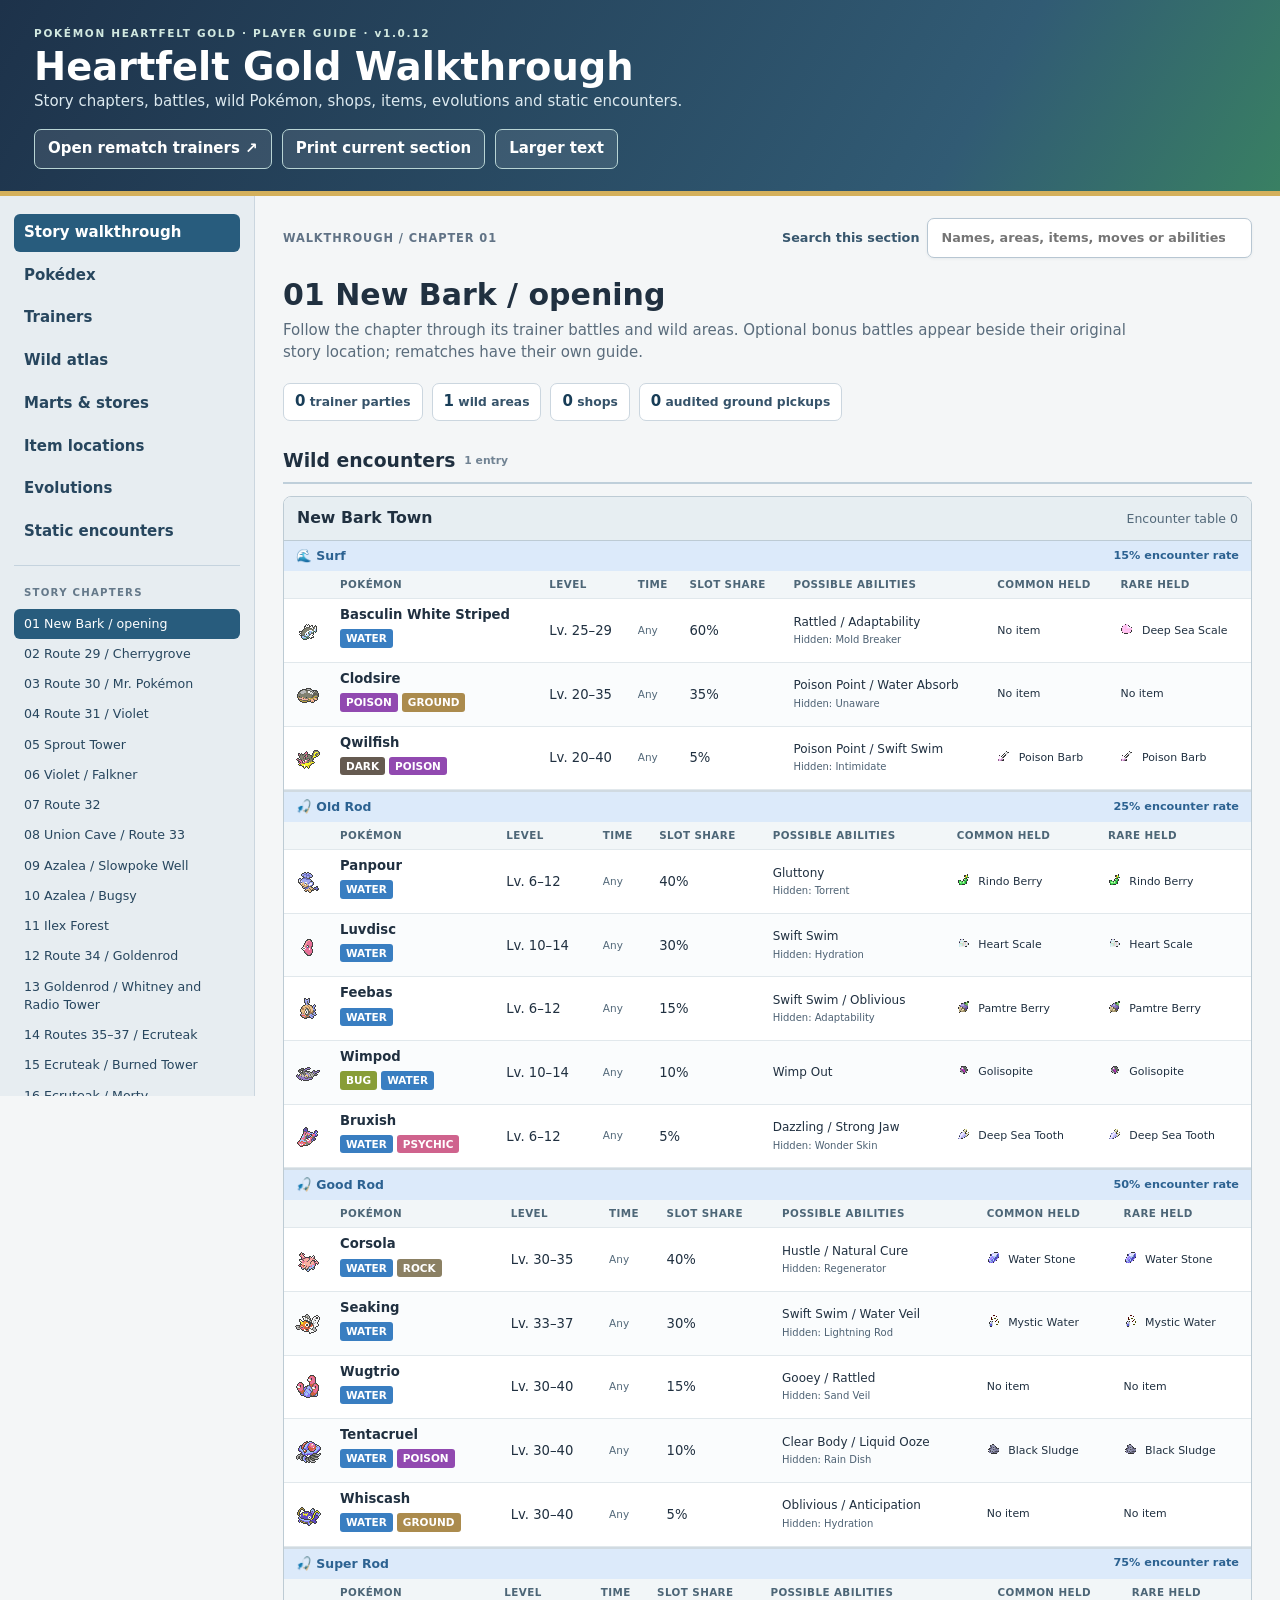
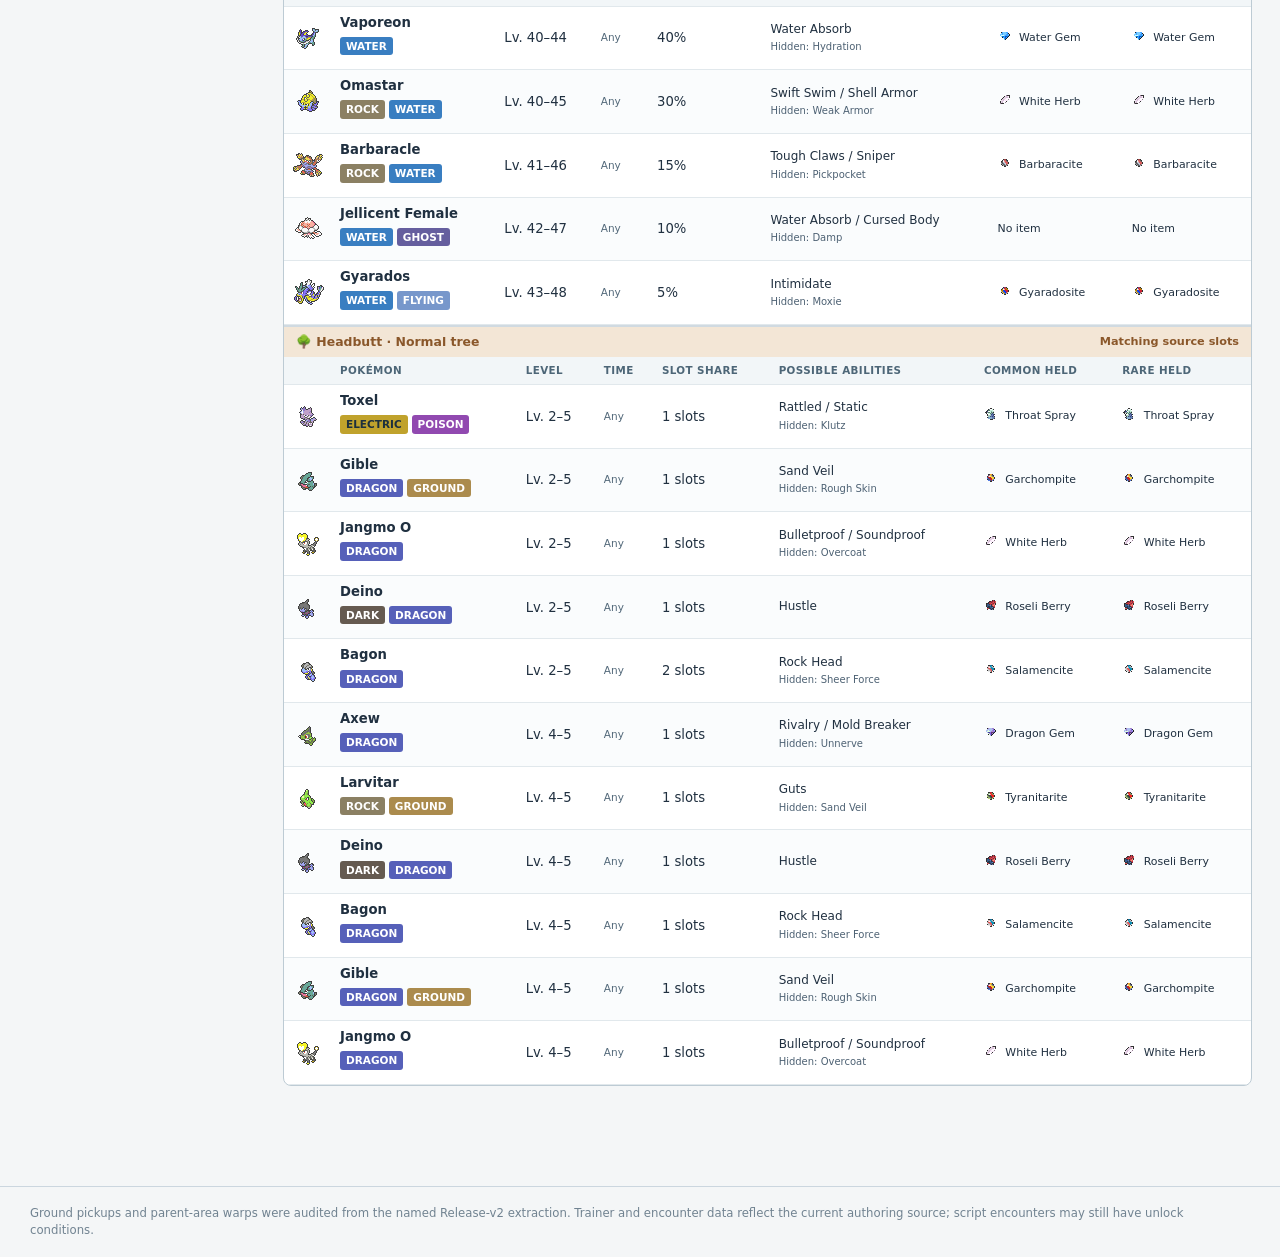
==== Docs/Player-Guide/site/index.html @ cbaabf0f "Redesign Pokédex list and battle sprite profiles" ====
<!doctype html><html lang="en"><head><meta charset="utf-8"><meta name="viewport" content="width=device-width,initial-scale=1">
<title>Heartfelt Gold Walkthrough</title><style>:root{--ink:#203040;--muted:#617386;--line:#cbd6df;--paper:#f4f6f7;--white:#fff;--navy:#233d55;--blue:#2d78af;--green:#298956;--amber:#c27c25;font:15px/1.45 system-ui,"Segoe UI",sans-serif;color:var(--ink);background:var(--paper)}
*{box-sizing:border-box}body{margin:0}button,input{font:inherit}button{cursor:pointer}a{color:#155e91;text-decoration:none}a:hover{text-decoration:underline}
.hero{background:linear-gradient(120deg,#1d324a,#315b74 75%,#398063);color:white;border-bottom:5px solid #d4b05b}.hero-inner{max-width:1800px;margin:auto;padding:26px 34px 22px}.eyebrow{font-size:.7rem;font-weight:800;letter-spacing:.16em;color:#d1e8e0}.hero h1{font-size:clamp(1.8rem,3vw,2.9rem);margin:5px 0 3px;line-height:1.1}.hero p{margin:0;color:#dce9ef;max-width:760px}.hero-actions{display:flex;gap:10px;flex-wrap:wrap;margin-top:16px}.hero-actions a,.hero-actions button{border:1px solid #b8d4d4;background:#ffffff18;color:white;border-radius:7px;padding:8px 13px;font-weight:700}.hero-actions button:hover,.hero-actions a:hover{background:#ffffff30;text-decoration:none}
.app-shell{max-width:1800px;margin:auto;display:grid;grid-template-columns:255px minmax(0,1fr);align-items:start;min-height:70vh}.sidebar{position:sticky;top:0;height:100vh;overflow:auto;background:#e7edf1;border-right:1px solid var(--line);padding:18px 14px}.view-nav{display:grid;gap:5px;padding-bottom:14px;border-bottom:1px solid #c5d3de}.view-nav button,.chapter-nav button{background:transparent;border:0;border-radius:6px;text-align:left;color:#27465e;padding:8px 10px;width:100%}.view-nav button{font-weight:800}.view-nav button:hover,.chapter-nav button:hover{background:#d8e5eb}.view-nav button.active,.chapter-nav button.active{background:#285c7d;color:white}.chapter-nav{padding-top:12px}.chapter-nav h3{font-size:.68rem;text-transform:uppercase;letter-spacing:.12em;color:#65798a;margin:8px 10px}.chapter-nav button{font-size:.84rem;padding:6px 10px}.sidebar-foot{border-top:1px solid #c5d3de;margin-top:15px;padding:15px 9px;font-size:.8rem;line-height:1.9}.main{min-width:0;padding:22px 28px 50px}.toolbar{display:flex;justify-content:space-between;align-items:center;gap:12px;margin-bottom:20px}.breadcrumb{font-size:.76rem;color:var(--muted);font-weight:800;letter-spacing:.08em;text-transform:uppercase}.toolbar input{border:1px solid #b7c6d2;background:white;border-radius:7px;padding:10px 13px;min-width:min(360px,100%);box-shadow:0 1px 3px #213c5210}.toolbar input:focus{outline:3px solid #9ac0d5;border-color:#39769e}.page-title{font-size:2rem;line-height:1.15;margin:0 0 7px}.lead{color:#5a6c7c;margin:0 0 20px;max-width:850px}.stats{display:flex;gap:9px;flex-wrap:wrap;margin:12px 0 22px}.stat{background:white;border:1px solid var(--line);border-radius:7px;padding:7px 11px;font-size:.82rem;color:#36536a;font-weight:700}.stat strong{font-size:1rem;color:#183d57}.section{margin:26px 0}.section h2{display:flex;align-items:center;gap:9px;font-size:1.25rem;margin:0 0 12px;padding-bottom:8px;border-bottom:2px solid #bfcfda}.section h2 small{font-size:.72rem;color:#718393;font-weight:600}.notice{border-left:4px solid #c28d37;background:#fff5df;padding:11px 14px;border-radius:0 6px 6px 0;color:#715628;margin:12px 0 22px}.notice.blue{border-color:#3985b6;background:#e9f4fa;color:#2a5977}.empty{background:white;border:1px dashed #becbd5;border-radius:8px;padding:24px;color:var(--muted)}
.trainer-card{background:white;border:1px solid #bac7d0;border-radius:9px;margin:0 0 18px;box-shadow:0 2px 8px #273e5012;break-inside:avoid}.trainer-heading{display:flex;justify-content:space-between;align-items:center;gap:10px;background:#edf2f5;border-bottom:1px solid #bac7d0;padding:9px 13px}.trainer-heading h3{margin:0;font-size:1.07rem}.trainer-heading .sub{font-size:.77rem;color:#647889}.badges{display:flex;gap:5px;flex-wrap:wrap}.badge{font-size:.67rem;line-height:1.3;font-weight:800;text-transform:uppercase;letter-spacing:.05em;border:1px solid #b9cbd8;border-radius:4px;color:#416278;background:white;padding:3px 6px}.badge.major{background:#294f72;color:white;border-color:#294f72}.badge.bonus{background:#68438c;color:white;border-color:#68438c}.badge.rematch{background:#ab6032;color:white;border-color:#ab6032}.trainer-body{display:grid;grid-template-columns:140px minmax(0,1fr)}.trainer-side{border-right:1px solid #d3dde5;background:#f7f9fa;text-align:center;padding:16px 9px}.portrait-window{width:112px;height:112px;margin:0 auto 9px;overflow:hidden;display:grid;place-items:center;background:#dce7e9;border:1px solid #beced5;border-radius:7px}.portrait-window img{width:160px;height:80px;max-width:none;object-fit:none;position:relative;left:40px;image-rendering:pixelated;transform:scale(1.35);transform-origin:center}.portrait-fallback{font-size:2.7rem;color:#658294}.trainer-class{font-size:.75rem;color:#5d7180;font-weight:700}.trainer-id{font-size:.72rem;color:#758998;margin-top:5px}.team-grid{display:grid;grid-template-columns:repeat(3,minmax(0,1fr));gap:0}.mon-card{border-right:1px solid #dce4e9;border-bottom:1px solid #dce4e9;padding:10px;min-width:0}.mon-top{display:flex;align-items:center;gap:8px;min-height:56px}.mon-icon{width:48px;height:48px;object-fit:contain;image-rendering:pixelated}.mon-icon.placeholder{display:grid;place-items:center;color:#99abb9;font-size:1.4rem}.mon-name{font-weight:800;line-height:1.1}.level{font-size:.76rem;color:#516b80;white-space:nowrap}.types{display:flex;gap:4px;flex-wrap:wrap;margin:5px 0 8px}.type{font-size:.64rem;line-height:1;padding:4px 6px;border-radius:3px;color:white;font-weight:800;text-transform:uppercase;background:#6d7880}.type.grass{background:#4a9b4a}.type.poison{background:#9149b0}.type.fire{background:#d95b33}.type.water{background:#397ec1}.type.electric{background:#c0a22c;color:#1c2f3d}.type.ice{background:#5eb0bd}.type.fighting{background:#ad543e}.type.ground{background:#ab8b4d}.type.flying{background:#7797cb}.type.psychic{background:#cf638d}.type.bug{background:#889d37}.type.rock{background:#8b8063}.type.ghost{background:#655e9e}.type.dragon{background:#5660b9}.type.dark{background:#655a50}.type.steel{background:#697e8c}.type.fairy{background:#cb83ae}.held{display:flex;align-items:center;gap:5px;min-height:25px;font-size:.73rem;color:#3c5364;border-top:1px dotted #bdcad1;padding-top:6px}.held img,.small-sprite{width:22px;height:22px;object-fit:contain;image-rendering:pixelated}.moves{display:grid;grid-template-columns:repeat(2,minmax(0,1fr));gap:3px;margin-top:7px}.move{background:#f1f5f7;border-radius:3px;padding:3px 5px;font-size:.69rem;color:#38536a;overflow-wrap:anywhere}.trainer-foot{padding:8px 13px;background:#fbfcfd;font-size:.77rem;color:#577084;border-top:1px solid #d2dce3}.trainer-foot strong{color:#3a5266}
.area-card,.shop-card{background:white;border:1px solid #bdcbd4;border-radius:8px;margin:0 0 18px;overflow:hidden;break-inside:avoid}.area-title,.shop-title{display:flex;justify-content:space-between;align-items:center;gap:8px;padding:10px 13px;background:#e7eef2;border-bottom:1px solid #bdcbd4}.area-title h3,.shop-title h3{margin:0;font-size:1.05rem}.area-title small,.shop-title small{color:#607887}.method-block+.method-block{border-top:2px solid #d0dae1}.method-heading{display:flex;justify-content:space-between;align-items:center;background:#dbece1;padding:6px 12px;color:#245e3c;font-weight:800;font-size:.83rem}.method-heading.water{background:#dceafa;color:#2c6291}.method-heading.rock{background:#f3e6d6;color:#8a572a}.method-heading.conditional{background:#eee8f5;color:#70538a}.method-heading .detail{font-weight:600;font-size:.75rem}.table-scroll{overflow:auto}.encounter-table,.reference-table{width:100%;border-collapse:collapse;font-size:.81rem}.encounter-table th,.encounter-table td,.reference-table th,.reference-table td{padding:6px 8px;text-align:left;border-bottom:1px solid #e1e8ec;vertical-align:middle}.encounter-table th,.reference-table th{background:#f2f6f8;color:#4d6677;font-size:.69rem;text-transform:uppercase;letter-spacing:.04em;white-space:nowrap}.encounter-table tr:nth-child(even),.reference-table tr:nth-child(even){background:#fafcfd}.encounter-table td:nth-child(1){width:40px}.pokemon-inline{display:flex;align-items:center;gap:7px;font-weight:700;white-space:nowrap}.pokemon-inline img{width:28px;height:28px;object-fit:contain;image-rendering:pixelated}.dim{color:#788a97}.held-inline{white-space:nowrap;font-size:.73rem}.held-inline img{vertical-align:middle;width:18px;height:18px;image-rendering:pixelated}.time-badge{font-size:.7rem;color:#5c7183;white-space:nowrap}.shop-items{display:grid;grid-template-columns:repeat(auto-fill,minmax(175px,1fr));gap:1px;background:#d9e3e9}.shop-item{display:flex;align-items:center;gap:7px;background:white;min-height:43px;padding:5px 8px;font-size:.78rem}.shop-item img{width:25px;height:25px;object-fit:contain;image-rendering:pixelated}.shop-item small{display:block;color:#698091}.item-name{font-weight:700}.chapter-quick{display:flex;gap:8px;flex-wrap:wrap;margin:0 0 15px}.chapter-quick button{background:#e8f1f5;border:1px solid #b7d0da;border-radius:5px;padding:5px 9px;color:#325b71;font-size:.76rem;font-weight:800}.pager{display:flex;align-items:center;justify-content:center;gap:10px;margin:24px 0}.pager button{border:1px solid #a8becb;border-radius:6px;background:white;padding:6px 11px;color:#2b5874}.pager button:disabled{opacity:.45;cursor:default}.pager span{font-size:.8rem;color:#607587}footer{max-width:1800px;margin:auto;padding:18px 30px;border-top:1px solid #cbd6df;color:#718391;font-size:.78rem}
.mon-top{min-height:83px}.front-sprite{display:block;flex:0 0 80px;width:80px;height:80px;background-size:160px 80px;background-position:left center;background-repeat:no-repeat;image-rendering:pixelated}.poke-icon{width:32px;height:32px;object-fit:contain;image-rendering:pixelated}
.battle-items{display:inline-flex;gap:8px;flex-wrap:wrap;vertical-align:middle}.battle-items>span{display:inline-flex;align-items:center;gap:3px}.battle-items img{width:20px;height:20px;object-fit:contain;image-rendering:pixelated}
@media(max-width:1150px){.team-grid{grid-template-columns:repeat(2,minmax(0,1fr))}}@media(max-width:850px){.app-shell{display:block}.sidebar{position:static;height:auto;border-right:0;border-bottom:1px solid var(--line);padding:9px}.view-nav{display:flex;overflow:auto}.view-nav button{white-space:nowrap;width:auto}.chapter-nav{display:flex;overflow:auto;gap:3px}.chapter-nav h3{display:none}.chapter-nav button{white-space:nowrap;width:auto}.sidebar-foot{display:none}.main{padding:18px 14px}.toolbar{display:block}.toolbar input{width:100%;margin-top:8px}.trainer-body{grid-template-columns:1fr}.trainer-side{display:flex;align-items:center;gap:12px;text-align:left;padding:8px 12px;border-right:0;border-bottom:1px solid #d3dde5}.portrait-window{margin:0;width:65px;height:65px}.portrait-window img{transform:scale(.8)}.team-grid{grid-template-columns:repeat(2,minmax(0,1fr))}}@media(max-width:560px){.team-grid{grid-template-columns:1fr}.hero-inner{padding:22px 17px}.trainer-heading{align-items:flex-start;flex-direction:column}.encounter-table,.reference-table{min-width:620px}}
@media print{body{background:white}.hero{background:white;color:#203040;border-bottom:2px solid #203040}.hero-inner{padding:5mm 0}.hero p{color:#456}.hero-actions,.sidebar,.toolbar,.pager,footer{display:none!important}.app-shell{display:block}.main{padding:0}.trainer-card,.area-card,.shop-card{box-shadow:none;break-inside:avoid}.section{break-before:auto}.page-title{font-size:20pt}.mon-card{padding:5px}.mon-icon{width:35px;height:35px}.encounter-table,.reference-table{font-size:7pt}}

/* Player accessibility and ability details */
:root.large-text{font-size:18px}
.skip-link{position:absolute;left:12px;top:-70px;z-index:1000;background:#fff;color:#143f5d;padding:10px 15px;border:3px solid #143f5d;border-radius:5px}
.skip-link:focus{top:10px}
.sr-only{position:absolute;width:1px;height:1px;padding:0;margin:-1px;overflow:hidden;clip:rect(0,0,0,0);white-space:nowrap;border:0}
:where(button,a,input,.table-scroll,main):focus-visible{outline:3px solid #df8d13;outline-offset:3px}
.toolbar{flex-wrap:wrap}
.search-label{display:flex;align-items:center;gap:8px;width:min(470px,100%);min-width:0;font-size:.85rem;font-weight:700;color:#37566d;white-space:nowrap}
.search-label input{flex:1 1 auto;min-width:0;width:auto}
.ability{font-size:.79rem;color:#294b62;padding:4px 0 5px}
.ability-kind{font-size:.73rem;color:#6a4a83}
.held{gap:4px}
.encounter-table{font-size:.88rem}
.encounter-table th[scope=row]{background:transparent;color:var(--ink);font-size:inherit;text-transform:none;letter-spacing:normal;white-space:normal}
.ability-cell{min-width:150px;font-size:.8rem}
.ability-cell small{display:block;color:#4d6173;margin-top:2px}
.method-heading h4{margin:0;font:inherit}
.reference-table tbody th[scope=row]{background:transparent;color:var(--ink);font-size:inherit;text-transform:none;letter-spacing:normal;white-space:normal}
.location-nav{border-top:1px solid #c5d3de;margin-top:14px;padding:13px 8px 0}
.location-nav[hidden]{display:none}
.location-nav h3{margin:0 0 8px;color:#36566d;font-size:.78rem;text-transform:uppercase;letter-spacing:.07em}
.location-nav label{display:block;color:#36566d;font-size:.78rem;font-weight:700;margin-bottom:5px}
.location-nav input{width:100%;min-width:0;border:1px solid #adbfcb;border-radius:5px;background:white;padding:7px 9px;font-size:.84rem}
.location-count{color:#536c7e;font-size:.74rem;margin:7px 0}
.location-list{max-height:48vh;overflow:auto;overscroll-behavior:contain;border:1px solid #cad7df;border-radius:5px;background:#f6f9fa}
.location-list button{display:block;width:100%;border:0;border-bottom:1px solid #dce5ea;background:transparent;padding:7px 9px;text-align:left;color:#294b62;font-size:.79rem;line-height:1.25}
.location-list button:hover,.location-list button:focus-visible{background:#d8e7ef}
.location-list button.active{background:#285c7d;color:white;font-weight:800}
.location-empty{font-size:.8rem;color:#526879;padding:5px 9px}
.table-scroll:focus-visible{outline-offset:-3px}
.type{font-size:.7rem}
.dim,.time-badge,.area-title small,.shop-title small{color:#526879}
@media(max-width:850px){.search-label{display:block;width:100%}.search-label input{display:block;width:100%;margin-top:5px}.encounter-table{min-width:850px}.table-scroll{overscroll-behavior-x:contain}}
@media(max-width:850px){.location-nav{margin:8px 4px 0;padding:9px 4px}.location-list{max-height:190px}}
@media print{.skip-link,.sr-only{display:none!important}}
.shop-item img.shop-icon{width:32px;height:32px;flex:0 0 32px;image-rendering:pixelated}.shop-table .shop-icon{width:36px;height:36px;object-fit:contain;image-rendering:pixelated}.shop-table td:first-child{width:52px}.shop-table .shop-price{font-weight:800;white-space:nowrap;color:#244f68}.shop-table th[scope=row]{font-size:.83rem}@media(max-width:560px){.shop-table{min-width:530px}}

.dex-index{position:relative;isolation:isolate;overflow:hidden;padding:clamp(18px,3vw,32px);color:white;background:linear-gradient(110deg,#1c374d,#275970 68%,#357d72);border-radius:14px}
.dex-index::after{content:"";position:absolute;z-index:-1;right:5%;top:50%;width:235px;aspect-ratio:1;transform:translateY(-50%);border:24px double #ffffff1c;border-radius:50%;background:linear-gradient(0deg,transparent 46%,#ffffff1c 46% 54%,transparent 54%)}
.dex-index h1{font-size:clamp(2rem,4vw,3.3rem)}
.dex-index p{margin:0;color:#e3f2f1}
.dex-index .stats{margin:14px 0 0}
.dex-index .stat{background:#112f42;color:#d3e9e8;border-color:#72999e}
.dex-index .stat strong{color:white}
.dex-kicker{font-size:.7rem;font-weight:800;text-transform:uppercase;letter-spacing:.13em;color:#37686d;margin-bottom:7px}
.dex-index .dex-kicker{color:#bfebe2}
.dex-list{display:grid;grid-template-columns:repeat(auto-fill,minmax(min(225px,100%),1fr));gap:1px;padding:1px;background:#d5e2e8;border-radius:11px;list-style:none;margin:14px 0}
.dex-list button{display:flex;align-items:center;gap:9px;width:100%;height:100%;min-height:46px;padding:5px 9px;border:0;border-radius:4px;text-align:left;color:#203f56;background:#fff;font-size:.88rem;font-weight:750;line-height:1.2}
.dex-list li:nth-child(even) button{background:#f8fbfc}
.dex-list li button:hover,.dex-list li button:focus-visible{background:#e0f0ec}
.dex-list button:focus-visible{outline-offset:-3px}
.dex-list-icon{display:grid;place-items:center;flex:none;width:34px;height:34px;background:#edf4f5;border-radius:6px}
.dex-list-name{flex:1;min-width:0;overflow-wrap:anywhere}
.dex-list small{display:block;margin-top:2px;font-size:.72rem;font-weight:500;color:#4e6675}
.dex-list-arrow{color:#397279;font-size:1.18rem}
.dex-back{margin-bottom:14px;scroll-margin-top:14px;padding:7px 12px;background:white;border:1px solid #a8becb;border-radius:7px;color:#27586b;font-weight:700}
.dex-back:hover{background:#e0f0ec}
.dex-profile{display:grid;grid-template-columns:minmax(240px,2fr) minmax(0,3fr);min-height:256px;overflow:hidden;border:1px solid #b7cdd1;border-radius:14px;background:linear-gradient(120deg,#f2faf7,#fff);box-shadow:0 4px 18px #264b5b10}
.dex-stage{position:relative;isolation:isolate;display:grid;place-items:center;min-height:256px;background:radial-gradient(ellipse at 50% 62%,#377a7b,#23465b 75%)}
.dex-stage::before{content:"";position:absolute;z-index:-1;inset:0;background:repeating-linear-gradient(0deg,transparent 0 17px,#def8f00b 17px 18px)}
.dex-stage::after{content:"";position:absolute;z-index:-1;bottom:13%;width:76%;height:22%;border-radius:50%;background:#132f4b40;border:2px solid #93d2c3a0;box-shadow:0 0 0 9px #9ce6d126,inset 0 0 14px #95dfcb54}
.dex-stage .front-sprite{width:240px;height:240px;background-size:480px 240px;filter:drop-shadow(0 5px 6px #132b3e80)}
.dex-stage .mon-icon{width:80px;height:80px}
.dex-profile-copy{align-self:center;padding:clamp(18px,3vw,34px);min-width:0}
.dex-profile h1{font-size:clamp(1.75rem,3.4vw,3rem);overflow-wrap:anywhere}
.dex-profile .types{margin:10px 0}
.dex-profile .type{background-image:linear-gradient(#102b3973,#102b3973);color:white;border:1px solid #193f51}
.dex-category,.dex-description{color:#415d68;margin:8px 0 0}
.dex-category{font-weight:650}
.dex-measurements{display:flex;gap:10px;flex-wrap:wrap;margin:16px 0 0}
.dex-measurements div{padding:6px 10px;border:1px solid #c6dcda;border-radius:6px;background:#f1f8f7}
.dex-measurements dt{font-size:.7rem;color:#4a626d}
.dex-measurements dd{margin:0;font-weight:700}
.dex-overview,.dex-learnsets{display:grid;grid-template-columns:repeat(2,minmax(0,1fr));gap:14px}
.dex-overview{margin-top:14px}
.dex-panel,.dex-learnset{min-width:0;background:white;border:1px solid #c1d3dc;border-radius:10px}
.dex-panel{padding:16px 18px}
.dex-panel h2{font-size:1.1rem;margin:0 0 10px}
.dex-panel-title{display:flex;gap:8px;justify-content:space-between;align-items:baseline}
.dex-total{color:#285b62;background:#e7f4f0;border-radius:16px;padding:4px 10px;font-size:.78rem;white-space:nowrap}
.dex-stats{margin:4px 0 0}
.dex-stats div{display:grid;grid-template-columns:4.5rem minmax(0,1fr);gap:6px;align-items:center;padding:5px 0;font-size:.88rem}
.dex-stats dd{display:grid;grid-template-columns:2.5ch minmax(0,1fr);gap:12px;align-items:center;margin:0;text-align:right;font-weight:750;font-variant-numeric:tabular-nums}
.dex-meter{display:block;height:8px;border-radius:5px;background:#e6eff1;overflow:hidden}
.dex-meter::before{content:"";display:block;width:var(--fill);height:100%;border-radius:inherit;background:linear-gradient(90deg,#438fa5,#2d7969)}
.dex-abilities{display:flex;flex-wrap:wrap;gap:6px;padding:0;margin:0 0 9px;list-style:none}
.dex-abilities li{padding:4px 8px;border:1px solid #c9dedb;background:#edf8f5;border-radius:6px;font-size:.85rem;font-weight:700}
.dex-abilities small{margin-left:3px;color:#574165;font-weight:650}
.dex-facts{margin:0}
.dex-facts div{display:flex;justify-content:space-between;gap:10px;padding:5px 0;border-bottom:1px solid #e1e8ec;font-size:.88rem}
.dex-facts div:last-child{border-bottom:0}
.dex-facts dd{margin:0;text-align:right;font-weight:600}
.dex-learnset{margin-bottom:8px}
.dex-learnset summary{padding:11px 13px;cursor:pointer;font-weight:750;color:#245565;border-radius:10px}
.dex-learnset summary:hover,.dex-learnset[open] summary{background:#edf6f6}
.dex-learnset summary:focus-visible{outline:3px solid #df8d13;outline-offset:-3px}
.dex-learnset[open] summary{border-radius:10px 10px 0 0}
.dex-empty{margin:0;padding:0 13px 12px}
.dex-table{min-width:0;font-size:.89rem}
.dex-table th:first-child:not(:only-child){width:8rem}
@media(max-width:620px){
  .dex-profile,.dex-overview,.dex-learnsets{grid-template-columns:minmax(0,1fr)}
  .dex-stage{min-height:178px}
  .dex-stage .front-sprite{width:160px;height:160px;background-size:320px 160px}
}
@media print{
  .dex-back{display:none}
  .dex-index,.dex-index p,.dex-index .dex-kicker{color:var(--ink);background:white}
  .dex-index .stat,.dex-index .stat strong{color:var(--ink);background:white}
  .dex-stage .front-sprite{print-color-adjust:exact}
}
</style><script>window.GUIDE_DATA={"mode":"main","chapters":[{"number":1,"label":"01 New Bark / opening"},{"number":2,"label":"02 Route 29 / Cherrygrove"},{"number":3,"label":"03 Route 30 / Mr. Pokémon"},{"number":4,"label":"04 Route 31 / Violet"},{"number":5,"label":"05 Sprout Tower"},{"number":6,"label":"06 Violet / Falkner"},{"number":7,"label":"07 Route 32"},{"number":8,"label":"08 Union Cave / Route 33"},{"number":9,"label":"09 Azalea / Slowpoke Well"},{"number":10,"label":"10 Azalea / Bugsy"},{"number":11,"label":"11 Ilex Forest"},{"number":12,"label":"12 Route 34 / Goldenrod"},{"number":13,"label":"13 Goldenrod / Whitney and Radio Tower"},{"number":14,"label":"14 Routes 35–37 / Ecruteak"},{"number":15,"label":"15 Ecruteak / Burned Tower"},{"number":16,"label":"16 Ecruteak / Morty"},{"number":17,"label":"17 Routes 38–39 / Olivine"},{"number":18,"label":"18 Olivine / Lighthouse"},{"number":19,"label":"19 Sea route / Cianwood"},{"number":20,"label":"20 Cianwood / Route 47 / Chuck"},{"number":21,"label":"21 Olivine / Jasmine"},{"number":22,"label":"22 Route 42 / Mahogany"},{"number":23,"label":"23 Lake of Rage / Rocket HQ"},{"number":24,"label":"24 Mahogany / Pryce"},{"number":25,"label":"25 Goldenrod Radio Tower"},{"number":26,"label":"26 Route 44 / Ice Path"},{"number":27,"label":"27 Blackthorn / Clair"},{"number":28,"label":"28 Dragon's Den / Routes 45–46"},{"number":29,"label":"29 To the Pokémon League"},{"number":30,"label":"30 Victory Road"},{"number":31,"label":"31 Elite Four and Champion (after 8 badges)"},{"number":32,"label":"32 S.S. Aqua / Kanto"},{"number":33,"label":"33 Vermilion / Lt. Surge"},{"number":34,"label":"34 Saffron / Sabrina"},{"number":35,"label":"35 Cerulean / Misty"},{"number":36,"label":"36 Lavender / East Kanto"},{"number":37,"label":"37 Celadon / Erika"},{"number":38,"label":"38 Cycling Road / Fuchsia"},{"number":39,"label":"39 Fuchsia / Janine"},{"number":40,"label":"40 Seafoam / Blaine"},{"number":41,"label":"41 West Kanto / Pewter"},{"number":42,"label":"42 Viridian / Blue"},{"number":43,"label":"43 Elite Four and Champion Post Game (after 16 badges)"},{"number":44,"label":"44 Mt. Silver / Red"},{"number":45,"label":"45 Optional areas and special battles"},{"number":99,"label":"99 Optional / location unresolved"}],"trainerGroups":[{"id":"stage-2","label":"02 Route 29 / Cherrygrove","order":20},{"id":"stage-3","label":"03 Route 30 / Mr. Pokémon","order":30},{"id":"stage-4","label":"04 Route 31 / Violet","order":40},{"id":"stage-5","label":"05 Sprout Tower","order":50},{"id":"gym-6","label":"Gym #1 Falkner - Violet City","order":69},{"id":"stage-7","label":"07 Route 32","order":70},{"id":"stage-8","label":"08 Union Cave / Route 33","order":80},{"id":"stage-9","label":"09 Azalea / Slowpoke Well","order":90},{"id":"stage-10","label":"10 Azalea Town","order":100},{"id":"gym-10","label":"Gym #2 Bugsy - Azalea Town","order":109},{"id":"stage-12","label":"12 Route 34 / Goldenrod","order":120},{"id":"stage-13","label":"13 Goldenrod City / Radio Tower","order":130},{"id":"gym-13","label":"Gym #3 Whitney - Goldenrod City","order":139},{"id":"stage-14","label":"14 Routes 35–37 / Ecruteak","order":140},{"id":"stage-15","label":"15 Ecruteak / Burned Tower","order":150},{"id":"stage-16","label":"16 Ecruteak City / Dance Theater","order":160},{"id":"gym-16","label":"Gym #4 Morty - Ecruteak City","order":169},{"id":"stage-17","label":"17 Routes 38–39 / Olivine","order":170},{"id":"stage-18","label":"18 Olivine / Lighthouse","order":180},{"id":"stage-19","label":"19 Sea route / Cianwood","order":190},{"id":"stage-20","label":"20 Cianwood City / Route 47","order":200},{"id":"gym-20","label":"Gym #5 Chuck - Cianwood City","order":209},{"id":"gym-21","label":"Gym #6 Jasmine - Olivine City","order":219},{"id":"stage-22","label":"22 Route 42 / Mahogany","order":220},{"id":"stage-23","label":"23 Lake of Rage / Rocket HQ","order":230},{"id":"gym-24","label":"Gym #7 Pryce - Mahogany Town","order":249},{"id":"stage-25","label":"25 Goldenrod Radio Tower","order":250},{"id":"stage-26","label":"26 Route 44 / Ice Path","order":260},{"id":"gym-27","label":"Gym #8 Clair - Blackthorn City","order":279},{"id":"stage-28","label":"28 Dragon's Den / Routes 45–46","order":280},{"id":"stage-29","label":"29 To the Pokémon League","order":290},{"id":"stage-30","label":"30 Victory Road","order":300},{"id":"stage-31","label":"31 Pokémon League entrance - Indigo Plateau","order":310},{"id":"league-will","label":"Elite Four #1 Will - Indigo Plateau (after 8 badges)","order":311},{"id":"league-koga","label":"Elite Four #2 Koga - Indigo Plateau (after 8 badges)","order":312},{"id":"league-bruno","label":"Elite Four #3 Bruno - Indigo Plateau (after 8 badges)","order":313},{"id":"league-karen","label":"Elite Four #4 Karen - Indigo Plateau (after 8 badges)","order":314},{"id":"league-lance","label":"Champion Lance - Indigo Plateau (after 8 badges)","order":315},{"id":"stage-32","label":"32 S.S. Aqua / Kanto","order":320},{"id":"stage-33","label":"33 Route 6 / Vermilion City","order":330},{"id":"gym-33","label":"Gym #9 Lt. Surge - Vermilion City","order":339},{"id":"gym-34","label":"Gym #10 Sabrina - Saffron City","order":349},{"id":"stage-35","label":"35 Routes 9 and 24–25 / Cerulean","order":350},{"id":"gym-35","label":"Gym #11 Misty - Cerulean City","order":359},{"id":"stage-36","label":"36 Lavender / East Kanto","order":360},{"id":"gym-37","label":"Gym #12 Erika - Celadon City","order":379},{"id":"stage-38","label":"38 Cycling Road / Fuchsia","order":380},{"id":"gym-39","label":"Gym #13 Janine - Fuchsia City","order":399},{"id":"stage-40","label":"40 Seafoam Islands / Routes 19–21","order":400},{"id":"gym-40","label":"Gym #14 Blaine - Seafoam Islands","order":409},{"id":"stage-41","label":"41 Pewter approach / Mt. Moon","order":410},{"id":"gym-41","label":"Gym #15 Brock - Pewter City","order":419},{"id":"stage-42","label":"42 Viridian Forest","order":420},{"id":"gym-42","label":"Gym #16 Blue - Viridian City","order":429},{"id":"postleague-will","label":"Elite Four #1 Will - Post Game (after 16 badges)","order":431},{"id":"postleague-koga","label":"Elite Four #2 Koga - Post Game (after 16 badges)","order":432},{"id":"postleague-bruno","label":"Elite Four #3 Bruno - Post Game (after 16 badges)","order":433},{"id":"postleague-karen","label":"Elite Four #4 Karen - Post Game (after 16 badges)","order":434},{"id":"postleague-lance","label":"Champion Lance - Post Game (after 16 badges)","order":435},{"id":"stage-44","label":"44 Mt. Silver / Red","order":440},{"id":"stage-45","label":"45 Optional areas and special battles","order":450},{"id":"stage-99","label":"99 Optional / location unresolved","order":990}],"trainers":[{"id":8,"name":"Joey","location":"Route 30","order":1.0,"stage":"03 Route 30 / Mr. Pokémon","class":"Youngster","portrait":"Sprites/Trainers/002_enc.png","major":false,"bonus":false,"bonusNote":"","battleItems":"","battleItemIcons":[],"team":[{"name":"Rattata","level":"4","icon":"Sprites/ColorIcons/rattata.png","front":"Sprites/Front/rattata.png","held":"","heldSprite":"","ability":"Guts","abilitySlot":"Slot 2","moves":["Counter","Flame Wheel","Fury Swipes","Me First"],"types":["Normal"]},{"name":"Rattata","level":"4","icon":"Sprites/ColorIcons/rattata_alolan.png","front":"Sprites/Front/rattata_alolan.png","held":"","heldSprite":"","ability":"Hustle","abilitySlot":"Slot 2","moves":["Embargo","Facade","Thief","Tackle"],"types":["Dark","Normal"]},{"name":"Bidoof","level":"4","icon":"Sprites/ColorIcons/bidoof.png","front":"Sprites/Front/bidoof.png","held":"","heldSprite":"","ability":"Moody","abilitySlot":"Hidden","moves":["Defense Curl","Cut","Icy Wind","Substitute"],"types":["Normal"]},{"name":"Bunnelby","level":"4","icon":"Sprites/ColorIcons/bunnelby.png","front":"Sprites/Front/bunnelby.png","held":"","heldSprite":"","ability":"Huge Power","abilitySlot":"Hidden","moves":["Bulk Up","Mud Slap","Bulldoze","Round"],"types":["Normal"]}],"rematch":false,"rematchInfo":{},"group":"stage-3"},{"id":47,"name":"Mikey","location":"Route 30","order":1.0,"stage":"03 Route 30 / Mr. Pokémon","class":"Youngster","portrait":"Sprites/Trainers/002_enc.png","major":false,"bonus":false,"bonusNote":"","battleItems":"","battleItemIcons":[],"team":[{"name":"Lillipup","level":"5","icon":"Sprites/ColorIcons/lillipup.png","front":"Sprites/Front/lillipup.png","held":"","heldSprite":"","ability":"Vital Spirit","abilitySlot":"Slot 1","moves":["Howl","Lick","Pursuit","Tackle"],"types":["Normal"]},{"name":"Bellsprout","level":"5","icon":"Sprites/ColorIcons/bellsprout.png","front":"Sprites/Front/bellsprout.png","held":"Sitrus Berry","heldSprite":"Sprites/Items/sitrus_berry.png","ability":"Chlorophyll","abilitySlot":"Slot 1","moves":["Bullet Seed","Grass Knot","Synthesis","Sunny Day"],"types":["Grass","Poison"]},{"name":"Chikorita","level":"5","icon":"Sprites/ColorIcons/chikorita.png","front":"Sprites/Front/chikorita.png","held":"","heldSprite":"","ability":"Overgrow","abilitySlot":"Slot 1","moves":["Ancient Power","Fake Tears","Mud Slap","Vine Whip"],"types":["Grass"]},{"name":"Wynaut","level":"5","icon":"Sprites/ColorIcons/wynaut.png","front":"Sprites/Front/wynaut.png","held":"","heldSprite":"","ability":"Shadow Tag","abilitySlot":"Slot 1","moves":["Splash","Counter","Mirror Coat","Destiny Bond"],"types":["Psychic"]}],"rematch":false,"rematchInfo":{},"group":"stage-3"},{"id":249,"name":"Don","location":"Route 30","order":1.0,"stage":"03 Route 30 / Mr. Pokémon","class":"Bug Catcher","portrait":"Sprites/Trainers/006_enc.png","major":false,"bonus":false,"bonusNote":"","battleItems":"","battleItemIcons":[],"team":[{"name":"Kricketot","level":"6","icon":"Sprites/ColorIcons/kricketot.png","front":"Sprites/Front/kricketot.png","held":"","heldSprite":"","ability":"Shed Skin","abilitySlot":"Slot 1","moves":["Bide","Growl","Bug Bite","Struggle Bug"],"types":["Bug"]},{"name":"Wurmple","level":"6","icon":"Sprites/ColorIcons/wurmple.png","front":"Sprites/Front/wurmple.png","held":"","heldSprite":"","ability":"Shield Dust","abilitySlot":"Slot 1","moves":["Poison Sting","String Shot","Tackle","Bug Bite"],"types":["Bug"]},{"name":"Blipbug","level":"6","icon":"Sprites/ColorIcons/blipbug.png","front":"Sprites/Front/blipbug.png","held":"","heldSprite":"","ability":"Swarm","abilitySlot":"Slot 1","moves":["Infestation","Struggle Bug","Hidden Power","Recover"],"types":["Bug"]},{"name":"Scatterbug","level":"6","icon":"Sprites/ColorIcons/scatterbug.png","front":"Sprites/Front/scatterbug.png","held":"","heldSprite":"","ability":"Shield Dust","abilitySlot":"Slot 1","moves":["Struggle Bug","Pounce","String Shot","Stun Spore"],"types":["Bug"]},{"name":"Weedle","level":"6","icon":"Sprites/ColorIcons/weedle.png","front":"Sprites/Front/weedle.png","held":"","heldSprite":"","ability":"Shield Dust","abilitySlot":"Slot 1","moves":["Bug Bite","Electroweb","Poison Sting","String Shot"],"types":["Bug","Poison"]}],"rematch":false,"rematchInfo":{},"group":"stage-3"},{"id":495,"name":"Boy","location":"Cherrygrove City","order":2.0,"stage":"02 Route 29 / Cherrygrove","class":"Passerby","portrait":"Sprites/Trainers/119_enc.png","major":false,"bonus":false,"bonusNote":"","battleItems":"","battleItemIcons":[],"team":[{"name":"Treecko","level":"5","icon":"Sprites/ColorIcons/treecko.png","front":"Sprites/Front/treecko.png","held":"Sitrus Berry","heldSprite":"Sprites/Items/sitrus_berry.png","ability":"Unburden","abilitySlot":"Hidden","moves":["Absorb","Pound","Work Up","Double Team"],"types":["Grass"]}],"rematch":false,"rematchInfo":{},"group":"stage-2"},{"id":496,"name":"Boy","location":"Cherrygrove City","order":2.0,"stage":"02 Route 29 / Cherrygrove","class":"Passerby","portrait":"Sprites/Trainers/119_enc.png","major":false,"bonus":false,"bonusNote":"","battleItems":"","battleItemIcons":[],"team":[{"name":"Torchic","level":"5","icon":"Sprites/ColorIcons/torchic.png","front":"Sprites/Front/torchic.png","held":"Sitrus Berry","heldSprite":"Sprites/Items/sitrus_berry.png","ability":"Speed Boost","abilitySlot":"Hidden","moves":["Growl","Scratch","Ember","Sunny Day"],"types":["Fire"]}],"rematch":false,"rematchInfo":{},"group":"stage-2"},{"id":497,"name":"Boy","location":"Cherrygrove City","order":2.0,"stage":"02 Route 29 / Cherrygrove","class":"Passerby","portrait":"Sprites/Trainers/119_enc.png","major":false,"bonus":false,"bonusNote":"","battleItems":"","battleItemIcons":[],"team":[{"name":"Mudkip","level":"5","icon":"Sprites/ColorIcons/mudkip.png","front":"Sprites/Front/mudkip.png","held":"Sitrus Berry","heldSprite":"Sprites/Items/sitrus_berry.png","ability":"Torrent","abilitySlot":"Slot 1","moves":["Defense Curl","Water Gun","Work Up","Rain Dance"],"types":["Water"]}],"rematch":false,"rematchInfo":{},"group":"stage-2"},{"id":4,"name":"Wade","location":"Route 31","order":3.0,"stage":"04 Route 31 / Violet","class":"Bug Catcher","portrait":"Sprites/Trainers/006_enc.png","major":false,"bonus":false,"bonusNote":"","battleItems":"","battleItemIcons":[],"team":[{"name":"Ledyba","level":"7","icon":"Sprites/ColorIcons/ledyba.png","front":"Sprites/Front/ledyba.png","held":"","heldSprite":"","ability":"Swarm","abilitySlot":"Slot 1","moves":["Aerial Ace","Bug Bite","Roost","Silver Wind"],"types":["Bug","Flying"]},{"name":"Rellor","level":"7","icon":"Sprites/ColorIcons/rellor.png","front":"Sprites/Front/rellor.png","held":"","heldSprite":"","ability":"Compound Eyes","abilitySlot":"Slot 1","moves":["Defense Curl","Sand Attack","Struggle Bug","Tackle"],"types":["Bug"]},{"name":"Surskit","level":"7","icon":"Sprites/ColorIcons/surskit.png","front":"Sprites/Front/surskit.png","held":"","heldSprite":"","ability":"Swift Swim","abilitySlot":"Slot 1","moves":["Bubble","Mud Shot","Bug Bite","Captivate"],"types":["Bug","Water"]},{"name":"Dewpider","level":"7","icon":"Sprites/ColorIcons/dewpider.png","front":"Sprites/Front/dewpider.png","held":"","heldSprite":"","ability":"Water Bubble","abilitySlot":"Slot 1","moves":["Bubble","Infestation","Protect","Hidden Power"],"types":["Water","Bug"]},{"name":"Metapod","level":"9","icon":"Sprites/ColorIcons/metapod.png","front":"Sprites/Front/metapod.png","held":"","heldSprite":"","ability":"Shed Skin","abilitySlot":"Slot 1","moves":["Harden","Electroweb","Bug Bite","Tackle"],"types":["Bug"]}],"rematch":false,"rematchInfo":{},"group":"stage-4"},{"id":43,"name":"Chow","location":"Sprout Tower › Sprout Tower 1F","order":5.0,"stage":"05 Sprout Tower","class":"Sage","portrait":"Sprites/Trainers/079_enc.png","major":false,"bonus":false,"bonusNote":"","battleItems":"","battleItemIcons":[],"team":[{"name":"Wooper","level":"5","icon":"Sprites/ColorIcons/wooper.png","front":"Sprites/Front/wooper.png","held":"","heldSprite":"","ability":"Water Absorb","abilitySlot":"Slot 2","moves":["Acid Spray","Ancient Power","Chilling Water","Bulldoze"],"types":["Water","Ground"]},{"name":"Bounsweet","level":"6","icon":"Sprites/ColorIcons/bounsweet.png","front":"Sprites/Front/bounsweet.png","held":"","heldSprite":"","ability":"Sweet Veil","abilitySlot":"Hidden","moves":["Trailblaze","Synthesis","Swift","Grassy Terrain"],"types":["Grass"]},{"name":"Ralts","level":"7","icon":"Sprites/ColorIcons/ralts.png","front":"Sprites/Front/ralts.png","held":"","heldSprite":"","ability":"Synchronize","abilitySlot":"Slot 1","moves":["Confuse Ray","Confusion","Disarming Voice","Disable"],"types":["Psychic","Fairy"]},{"name":"Pichu","level":"7","icon":"Sprites/ColorIcons/pichu.png","front":"Sprites/Front/pichu.png","held":"","heldSprite":"","ability":"Static","abilitySlot":"Slot 1","moves":["Electroweb","Nasty Plot","Fake Out","Grass Knot"],"types":["Electric"]},{"name":"Caterpie","level":"6","icon":"Sprites/ColorIcons/caterpie.png","front":"Sprites/Front/caterpie.png","held":"","heldSprite":"","ability":"Shield Dust","abilitySlot":"Slot 1","moves":["Bug Bite","Electroweb","Tackle","String Shot"],"types":["Bug"]}],"rematch":false,"rematchInfo":{},"group":"stage-5"},{"id":51,"name":"Nico","location":"Sprout Tower › Sprout Tower 2F","order":5.0,"stage":"05 Sprout Tower","class":"Sage","portrait":"Sprites/Trainers/079_enc.png","major":false,"bonus":false,"bonusNote":"","battleItems":"","battleItemIcons":[],"team":[{"name":"Smoliv","level":"7","icon":"Sprites/ColorIcons/smoliv.png","front":"Sprites/Front/smoliv.png","held":"","heldSprite":"","ability":"Early Bird","abilitySlot":"Slot 1","moves":["Absorb","Growth","Swift","Grass Knot"],"types":["Grass","Normal"]},{"name":"Abra","level":"8","icon":"Sprites/ColorIcons/abra.png","front":"Sprites/Front/abra.png","held":"","heldSprite":"","ability":"Synchronize","abilitySlot":"Slot 1","moves":["Calm Mind","Charge Beam","Confusion","Swift"],"types":["Psychic"]},{"name":"Silcoon","level":"8","icon":"Sprites/ColorIcons/silcoon.png","front":"Sprites/Front/silcoon.png","held":"","heldSprite":"","ability":"Shed Skin","abilitySlot":"Slot 1","moves":["Bug Bite","Electroweb","Iron Defense","Poison Sting"],"types":["Bug"]},{"name":"Kakuna","level":"8","icon":"Sprites/ColorIcons/kakuna.png","front":"Sprites/Front/kakuna.png","held":"","heldSprite":"","ability":"Shed Skin","abilitySlot":"Slot 1","moves":["Iron Defense","Electroweb","Poison Sting","Bug Bite"],"types":["Bug","Poison"]},{"name":"Skwovet","level":"8","icon":"Sprites/ColorIcons/skwovet.png","front":"Sprites/Front/skwovet.png","held":"Sitrus Berry","heldSprite":"Sprites/Items/sitrus_berry.png","ability":"Gluttony","abilitySlot":"Hidden","moves":["Tail Slap","Rollout","Substitute","Belly Drum"],"types":["Normal"]}],"rematch":false,"rematchInfo":{},"group":"stage-5"},{"id":52,"name":"Edmond","location":"Sprout Tower › Sprout Tower 2F","order":5.0,"stage":"05 Sprout Tower","class":"Sage","portrait":"Sprites/Trainers/079_enc.png","major":false,"bonus":false,"bonusNote":"","battleItems":"","battleItemIcons":[],"team":[{"name":"Munna","level":"9","icon":"Sprites/ColorIcons/munna.png","front":"Sprites/Front/munna.png","held":"","heldSprite":"","ability":"Synchronize","abilitySlot":"Slot 2","moves":["Calm Mind","Curse","Baton Pass","Psybeam"],"types":["Psychic"]},{"name":"Chimchar","level":"9","icon":"Sprites/ColorIcons/chimchar.png","front":"Sprites/Front/chimchar.png","held":"","heldSprite":"","ability":"Iron Fist","abilitySlot":"Hidden","moves":["Blaze Kick","Bulk Up","Double Kick","Thunder Punch"],"types":["Fire"]},{"name":"Bulbasaur","level":"9","icon":"Sprites/ColorIcons/bulbasaur.png","front":"Sprites/Front/bulbasaur.png","held":"","heldSprite":"","ability":"Overgrow","abilitySlot":"Slot 1","moves":["Amnesia","Acid Spray","Leech Seed","Mega Drain"],"types":["Grass","Poison"]},{"name":"Tarountula","level":"9","icon":"Sprites/ColorIcons/tarountula.png","front":"Sprites/Front/tarountula.png","held":"","heldSprite":"","ability":"Stakeout","abilitySlot":"Hidden","moves":["Bug Buzz","Giga Drain","Pounce","Double Team"],"types":["Bug"]},{"name":"Cascoon","level":"9","icon":"Sprites/ColorIcons/cascoon.png","front":"Sprites/Front/cascoon.png","held":"","heldSprite":"","ability":"Shed Skin","abilitySlot":"Slot 1","moves":["Electroweb","Bug Bite","Poison Sting","Iron Defense"],"types":["Bug"]}],"rematch":false,"rematchInfo":{},"group":"stage-5"},{"id":53,"name":"Jin","location":"Sprout Tower › Sprout Tower 3F","order":5.0,"stage":"05 Sprout Tower","class":"Sage","portrait":"Sprites/Trainers/079_enc.png","major":false,"bonus":false,"bonusNote":"","battleItems":"","battleItemIcons":[],"team":[{"name":"Fuecoco","level":"10","icon":"Sprites/ColorIcons/fuecoco.png","front":"Sprites/Front/fuecoco.png","held":"","heldSprite":"","ability":"Blaze","abilitySlot":"Slot 1","moves":["Curse","Flame Charge","Mud Slap","Snarl"],"types":["Fire"]},{"name":"Applin","level":"10","icon":"Sprites/ColorIcons/applin.png","front":"Sprites/Front/applin.png","held":"","heldSprite":"","ability":"Ripen","abilitySlot":"Slot 1","moves":["Grassy Glide","Draco Meteor","Pounce","Withdraw"],"types":["Grass","Dragon"]},{"name":"Tyrogue","level":"10","icon":"Sprites/ColorIcons/tyrogue.png","front":"Sprites/Front/tyrogue.png","held":"Flame Orb","heldSprite":"Sprites/Items/flame_orb.png","ability":"Guts","abilitySlot":"Slot 1","moves":["Bulk Up","Bullet Punch","Mach Punch","Fake Out"],"types":["Fighting"]},{"name":"Sprigatito","level":"10","icon":"Sprites/ColorIcons/sprigatito.png","front":"Sprites/Front/sprigatito.png","held":"","heldSprite":"","ability":"Protean","abilitySlot":"Hidden","moves":["Disarming Voice","Leafage","Swift","Mud Slap"],"types":["Grass"]},{"name":"Lotad","level":"10","icon":"Sprites/ColorIcons/lotad.png","front":"Sprites/Front/lotad.png","held":"","heldSprite":"","ability":"Rain Dish","abilitySlot":"Slot 2","moves":["Bubble","Chilling Water","Icy Wind","Whirlpool"],"types":["Water","Grass"]}],"rematch":false,"rematchInfo":{},"group":"stage-5"},{"id":54,"name":"Troy","location":"Sprout Tower › Sprout Tower 3F","order":5.0,"stage":"05 Sprout Tower","class":"Sage","portrait":"Sprites/Trainers/079_enc.png","major":false,"bonus":false,"bonusNote":"","battleItems":"","battleItemIcons":[],"team":[{"name":"Shuppet","level":"10","icon":"Sprites/ColorIcons/shuppet.png","front":"Sprites/Front/shuppet.png","held":"","heldSprite":"","ability":"Cursed Body","abilitySlot":"Hidden","moves":["Astonish","Confuse Ray","Destiny Bond","Ominous Wind"],"types":["Ghost"]},{"name":"Yamask","level":"10","icon":"Sprites/ColorIcons/yamask.png","front":"Sprites/Front/yamask.png","held":"","heldSprite":"","ability":"Mummy","abilitySlot":"Slot 1","moves":["Hex","Disable","Fake Tears","Iron Defense"],"types":["Ghost"]},{"name":"Chikorita","level":"10","icon":"Sprites/ColorIcons/chikorita.png","front":"Sprites/Front/chikorita.png","held":"","heldSprite":"","ability":"Overgrow","abilitySlot":"Slot 1","moves":["Mud Slap","Grassy Terrain","Vine Whip","Leech Seed"],"types":["Grass"]},{"name":"Mareep","level":"10","icon":"Sprites/ColorIcons/mareep.png","front":"Sprites/Front/mareep.png","held":"","heldSprite":"","ability":"Static","abilitySlot":"Slot 1","moves":["Charge Beam","Confuse Ray","Headbutt","Agility"],"types":["Electric"]},{"name":"Spewpa","level":"10","icon":"Sprites/ColorIcons/spewpa.png","front":"Sprites/Front/spewpa.png","held":"","heldSprite":"","ability":"Shed Skin","abilitySlot":"Slot 1","moves":["Electroweb","Struggle Bug","Iron Defense","Tera Blast"],"types":["Bug"]}],"rematch":false,"rematchInfo":{},"group":"stage-5"},{"id":55,"name":"Neal","location":"Sprout Tower › Sprout Tower 3F","order":5.0,"stage":"05 Sprout Tower","class":"Sage","portrait":"Sprites/Trainers/079_enc.png","major":false,"bonus":false,"bonusNote":"","battleItems":"","battleItemIcons":[],"team":[{"name":"Hoppip","level":"11","icon":"Sprites/ColorIcons/hoppip.png","front":"Sprites/Front/hoppip.png","held":"","heldSprite":"","ability":"Leaf Guard","abilitySlot":"Slot 2","moves":["Aerial Ace","Cotton Guard","Magical Leaf","Tailwind"],"types":["Grass","Flying"]},{"name":"Shroomish","level":"11","icon":"Sprites/ColorIcons/shroomish.png","front":"Sprites/Front/shroomish.png","held":"","heldSprite":"","ability":"Effect Spore","abilitySlot":"Slot 1","moves":["Magical Leaf","Headbutt","Synthesis","Swift"],"types":["Grass"]},{"name":"Rellor","level":"11","icon":"Sprites/ColorIcons/rellor.png","front":"Sprites/Front/rellor.png","held":"","heldSprite":"","ability":"Compound Eyes","abilitySlot":"Slot 1","moves":["Pounce","Rock Tomb","Cosmic Power","Struggle Bug"],"types":["Bug"]},{"name":"Pidove","level":"11","icon":"Sprites/ColorIcons/pidove.png","front":"Sprites/Front/pidove.png","held":"","heldSprite":"","ability":"Big Pecks","abilitySlot":"Slot 1","moves":["Air Slash","Dual Wingbeat","Hypnosis","Quick Attack"],"types":["Normal","Flying"]},{"name":"Meditite","level":"11","icon":"Sprites/ColorIcons/meditite.png","front":"Sprites/Front/meditite.png","held":"","heldSprite":"","ability":"Pure Power","abilitySlot":"Slot 1","moves":["Fake Out","Bullet Punch","Confusion","Power Up Punch"],"types":["Fighting","Psychic"]}],"rematch":false,"rematchInfo":{},"group":"stage-5"},{"id":290,"name":"Li","location":"Sprout Tower › Sprout Tower 3F","order":5.0,"stage":"05 Sprout Tower","class":"Elder","portrait":"Sprites/Trainers/111_enc.png","major":false,"bonus":false,"bonusNote":"","battleItems":"","battleItemIcons":[],"team":[{"name":"Klink","level":"10","icon":"Sprites/ColorIcons/klink.png","front":"Sprites/Front/klink.png","held":"","heldSprite":"","ability":"Clear Body","abilitySlot":"Hidden","moves":["Bind","Iron Defense","Rock Smash","Flash Cannon"],"types":["Steel"]},{"name":"Grubbin","level":"11","icon":"Sprites/ColorIcons/grubbin.png","front":"Sprites/Front/grubbin.png","held":"","heldSprite":"","ability":"Swarm","abilitySlot":"Slot 1","moves":["Electric Terrain","Charge Beam","Pounce","Rising Voltage"],"types":["Bug"]},{"name":"Mankey","level":"11","icon":"Sprites/ColorIcons/mankey.png","front":"Sprites/Front/mankey.png","held":"","heldSprite":"","ability":"Defiant","abilitySlot":"Hidden","moves":["Beat Up","Bulk Up","Drain Punch","Dual Chop"],"types":["Fighting"]},{"name":"Milcery","level":"11","icon":"Sprites/ColorIcons/milcery.png","front":"Sprites/Front/milcery.png","held":"","heldSprite":"","ability":"Aroma Veil","abilitySlot":"Hidden","moves":["Draining Kiss","Hidden Power","Sweet Kiss","Stored Power"],"types":["Fairy"]},{"name":"Hoothoot","level":"11","icon":"Sprites/ColorIcons/hoothoot.png","front":"Sprites/Front/hoothoot.png","held":"","heldSprite":"","ability":"Tinted Lens","abilitySlot":"Hidden","moves":["Air Slash","Calm Mind","Confusion","Uproar"],"types":["Normal","Flying"]},{"name":"Eevee","level":"12","icon":"Sprites/ColorIcons/eevee.png","front":"Sprites/Front/eevee.png","held":"","heldSprite":"","ability":"Adaptability","abilitySlot":"Slot 2","moves":["Tickle","Rage","Double Kick","Quick Attack"],"types":["Normal"]}],"rematch":false,"rematchInfo":{},"group":"stage-5"},{"id":29,"name":"Rod","location":"Violet City › Violet Gym","order":6.0,"stage":"06 Violet / Falkner","class":"Bird Keeper Gs","portrait":"Sprites/Trainers/069_enc.png","major":false,"bonus":false,"bonusNote":"","battleItems":"","battleItemIcons":[],"team":[{"name":"Ducklett","level":"12","icon":"Sprites/ColorIcons/ducklett.png","front":"Sprites/Front/ducklett.png","held":"","heldSprite":"","ability":"Keen Eye","abilitySlot":"Slot 1","moves":["Aqua Jet","Feather Dance","Icy Wind","Aerial Ace"],"types":["Water","Flying"]},{"name":"Doduo","level":"12","icon":"Sprites/ColorIcons/doduo.png","front":"Sprites/Front/doduo.png","held":"","heldSprite":"","ability":"Run Away","abilitySlot":"Slot 1","moves":["Acrobatics","Curse","Knock Off","Skull Bash"],"types":["Normal","Flying"]},{"name":"Noibat","level":"12","icon":"Sprites/ColorIcons/noibat.png","front":"Sprites/Front/noibat.png","held":"","heldSprite":"","ability":"Infiltrator","abilitySlot":"Slot 2","moves":["Air Cutter","Dragon Claw","Round","Steel Wing"],"types":["Flying","Dragon"]},{"name":"Ledyba","level":"12","icon":"Sprites/ColorIcons/ledyba.png","front":"Sprites/Front/ledyba.png","held":"","heldSprite":"","ability":"Swarm","abilitySlot":"Slot 1","moves":["Air Cutter","Bug Buzz","Drain Punch","Roost"],"types":["Bug","Flying"]},{"name":"Pidgey","level":"12","icon":"Sprites/ColorIcons/pidgey.png","front":"Sprites/Front/pidgey.png","held":"","heldSprite":"","ability":"Big Pecks","abilitySlot":"Hidden","moves":["Aerial Ace","Defog","Fly","Headbutt"],"types":["Normal","Flying"]}],"rematch":false,"rematchInfo":{},"group":"gym-6"},{"id":50,"name":"Abe","location":"Violet City › Violet Gym","order":6.0,"stage":"06 Violet / Falkner","class":"Bird Keeper Gs","portrait":"Sprites/Trainers/069_enc.png","major":false,"bonus":false,"bonusNote":"","battleItems":"","battleItemIcons":[],"team":[{"name":"Pidgey","level":"12","icon":"Sprites/ColorIcons/pidgey.png","front":"Sprites/Front/pidgey.png","held":"","heldSprite":"","ability":"Big Pecks","abilitySlot":"Hidden","moves":["Aerial Ace","Defog","Fly","Headbutt"],"types":["Normal","Flying"]},{"name":"Starly","level":"12","icon":"Sprites/ColorIcons/starly.png","front":"Sprites/Front/starly.png","held":"","heldSprite":"","ability":"Keen Eye","abilitySlot":"Slot 1","moves":["Aerial Ace","Pursuit","Fury Attack","U Turn"],"types":["Normal","Flying"]},{"name":"Rookidee","level":"12","icon":"Sprites/ColorIcons/rookidee.png","front":"Sprites/Front/rookidee.png","held":"","heldSprite":"","ability":"Big Pecks","abilitySlot":"Hidden","moves":["Pluck","Assurance","Roost","Air Cutter"],"types":["Flying"]},{"name":"Pidove","level":"12","icon":"Sprites/ColorIcons/pidove.png","front":"Sprites/Front/pidove.png","held":"","heldSprite":"","ability":"Super Luck","abilitySlot":"Slot 2","moves":["Gust","Hypnosis","Double Team","Echoed Voice"],"types":["Normal","Flying"]},{"name":"Fletchling","level":"12","icon":"Sprites/ColorIcons/fletchling.png","front":"Sprites/Front/fletchling.png","held":"","heldSprite":"","ability":"Gale Wings","abilitySlot":"Hidden","moves":["Quick Attack","Dual Wingbeat","Flame Charge","Tailwind"],"types":["Normal","Flying"]},{"name":"Pikipek","level":"12","icon":"Sprites/ColorIcons/pikipek.png","front":"Sprites/Front/pikipek.png","held":"","heldSprite":"","ability":"Skill Link","abilitySlot":"Slot 2","moves":["Bullet Seed","Flame Charge","Peck","Smack Down"],"types":["Normal","Flying"]}],"rematch":false,"rematchInfo":{},"group":"gym-6"},{"id":20,"name":"Falkner","location":"Violet City › Violet Gym","order":6.0,"stage":"06 Violet / Falkner","class":"Leader Falkner","portrait":"Sprites/Trainers/066_enc.png","major":true,"bonus":false,"bonusNote":"","battleItems":"Fresh Water, Full Restore","battleItemIcons":[{"name":"Fresh Water","sprite":"Sprites/Items/fresh_water.png"},{"name":"Full Restore","sprite":"Sprites/Items/full_restore.png"}],"team":[{"name":"Tranquill","level":"14","icon":"Sprites/ColorIcons/tranquill.png","front":"Sprites/Front/tranquill.png","held":"","heldSprite":"","ability":"Super Luck","abilitySlot":"Slot 2","moves":["Swift","Dual Wingbeat","Quick Attack","Tailwind"],"types":["Normal","Flying"]},{"name":"Fletchinder","level":"14","icon":"Sprites/ColorIcons/fletchinder.png","front":"Sprites/Front/fletchinder.png","held":"","heldSprite":"","ability":"Gale Wings","abilitySlot":"Hidden","moves":["Steel Wing","Dual Wingbeat","Flame Charge","Quick Attack"],"types":["Fire","Flying"]},{"name":"Staravia","level":"14","icon":"Sprites/ColorIcons/staravia.png","front":"Sprites/Front/staravia.png","held":"","heldSprite":"","ability":"Intimidate","abilitySlot":"Slot 1","moves":["Double Team","Aerial Ace","Quick Attack","Growl"],"types":["Normal","Flying"]},{"name":"Corvisquire","level":"14","icon":"Sprites/ColorIcons/corvisquire.png","front":"Sprites/Front/corvisquire.png","held":"","heldSprite":"","ability":"Big Pecks","abilitySlot":"Hidden","moves":["Dual Wingbeat","Fury Attack","U-turn","Hone Claws"],"types":["Flying"]},{"name":"Trumbeak","level":"14","icon":"Sprites/ColorIcons/trumbeak.png","front":"Sprites/Front/trumbeak.png","held":"Sitrus Berry","heldSprite":"Sprites/Items/sitrus_berry.png","ability":"Skill Link","abilitySlot":"Slot 2","moves":["Rock Blast","Bullet Seed","Swords Dance","Aerial Ace"],"types":["Normal","Flying"]},{"name":"Pidgeotto","level":"16","icon":"Sprites/ColorIcons/pidgeotto.png","front":"Sprites/Front/pidgeotto.png","held":"","heldSprite":"","ability":"Big Pecks","abilitySlot":"Hidden","moves":["Quick Attack","Aerial Ace","Pursuit","Tailwind"],"types":["Normal","Flying"]}],"rematch":false,"rematchInfo":{},"group":"gym-6"},{"id":738,"name":"Falkner","location":"Violet City › Violet Gym","order":6.0,"stage":"06 Violet / Falkner","class":"Leader Falkner","portrait":"Sprites/Trainers/066_enc.png","major":false,"bonus":true,"bonusNote":"Johto Gym 1","battleItems":"Fresh Water, Full Restore","battleItemIcons":[{"name":"Fresh Water","sprite":"Sprites/Items/fresh_water.png"},{"name":"Full Restore","sprite":"Sprites/Items/full_restore.png"}],"team":[{"name":"Bombirdier","level":"16","icon":"Sprites/ColorIcons/bombirdier.png","front":"Sprites/Front/bombirdier.png","held":"","heldSprite":"","ability":"Rocky Payload","abilitySlot":"Hidden","moves":["Rock Throw","Snarl","Dual Wingbeat","Tailwind"],"types":["Flying","Dark"]},{"name":"Emolga","level":"16","icon":"Sprites/ColorIcons/emolga.png","front":"Sprites/Front/emolga.png","held":"","heldSprite":"","ability":"Motor Drive","abilitySlot":"Hidden","moves":["Shock Wave","Nuzzle","Dual Wingbeat","Tickle"],"types":["Electric","Flying"]},{"name":"Squawkabilly","level":"16","icon":"Sprites/ColorIcons/squawkabilly.png","front":"Sprites/Front/squawkabilly.png","held":"","heldSprite":"","ability":"Intimidate","abilitySlot":"Slot 1","moves":["Dual Wingbeat","Take Down","Final Gambit","Parting Shot"],"types":["Normal","Flying"]},{"name":"Flamigo","level":"16","icon":"Sprites/ColorIcons/flamigo.png","front":"Sprites/Front/flamigo.png","held":"","heldSprite":"","ability":"Scrappy","abilitySlot":"Slot 1","moves":["Water Pulse","Double Kick","Dual Wingbeat","Feather Dance"],"types":["Flying","Fighting"]},{"name":"Cramorant","level":"16","icon":"Sprites/ColorIcons/cramorant.png","front":"Sprites/Front/cramorant.png","held":"Wacan Berry","heldSprite":"Sprites/Items/wacan_berry.png","ability":"Gulp Missile","abilitySlot":"Slot 1","moves":["Dive","Fly","Fury Attack","Aqua Ring"],"types":["Flying","Water"]},{"name":"Skarmory","level":"18","icon":"Sprites/ColorIcons/skarmory.png","front":"Sprites/Front/skarmory.png","held":"Skarmorite","heldSprite":"Sprites/Items/skarmorite.png","ability":"Weak Armor","abilitySlot":"Hidden","moves":["Sky Drop","Metal Claw","Sand Tomb","Rock Smash"],"types":["Steel","Flying"],"mega":{"speciesToken":"SPECIES_MEGA_SKARMORY","name":"Mega Skarmory","types":["Steel","Flying"],"ability":"Stalwart","front":"Sprites/TrainerMegaFront/mega_skarmory.png","icon":"Sprites/TrainerMegaIcons/mega_skarmory.png","trigger":"Skarmorite"}}],"rematch":false,"rematchInfo":{},"group":"gym-6"},{"id":18,"name":"Justin","location":"Route 32","order":7.0,"stage":"07 Route 32","class":"Fisherman","portrait":"Sprites/Trainers/011_enc.png","major":false,"bonus":false,"bonusNote":"","battleItems":"","battleItemIcons":[],"team":[{"name":"Shellder","level":"12","icon":"Sprites/ColorIcons/shellder.png","front":"Sprites/Front/shellder.png","held":"","heldSprite":"","ability":"Skill Link","abilitySlot":"Slot 2","moves":["Icicle Spear","Aqua Ring","Bubble Beam","Rock Blast"],"types":["Water"]},{"name":"Carvanha","level":"12","icon":"Sprites/ColorIcons/carvanha.png","front":"Sprites/Front/carvanha.png","held":"","heldSprite":"","ability":"Rough Skin","abilitySlot":"Slot 1","moves":["Aqua Jet","Assurance","Bounce","Flip Turn"],"types":["Water","Dark"]},{"name":"Chewtle","level":"12","icon":"Sprites/ColorIcons/chewtle.png","front":"Sprites/Front/chewtle.png","held":"","heldSprite":"","ability":"Strong Jaw","abilitySlot":"Slot 1","moves":["Chilling Water","Dive","Payback","Whirlpool"],"types":["Water"]},{"name":"Magikarp","level":"12","icon":"Sprites/ColorIcons/magikarp.png","front":"Sprites/Front/magikarp.png","held":"","heldSprite":"","ability":"Swift Swim","abilitySlot":"Slot 1","moves":["Bounce","Hydro Pump"],"types":["Water"]},{"name":"Froakie","level":"12","icon":"Sprites/ColorIcons/froakie.png","front":"Sprites/Front/froakie.png","held":"","heldSprite":"","ability":"Protean","abilitySlot":"Hidden","moves":["Chilling Water","Rock Smash","Trailblaze","Quick Attack"],"types":["Water"]}],"rematch":false,"rematchInfo":{},"group":"stage-7"},{"id":26,"name":"Roland","location":"Route 32","order":7.0,"stage":"07 Route 32","class":"Camper","portrait":"Sprites/Trainers/004_enc.png","major":false,"bonus":false,"bonusNote":"","battleItems":"","battleItemIcons":[],"team":[{"name":"Beldum","level":"13","icon":"Sprites/ColorIcons/beldum.png","front":"Sprites/Front/beldum.png","held":"","heldSprite":"","ability":"Clear Body","abilitySlot":"Slot 1","moves":["Headbutt","Iron Defense","Iron Head","Zen Headbutt"],"types":["Steel","Psychic"]},{"name":"Flabébé","level":"13","icon":"Sprites/ColorIcons/flabebe.png","front":"Sprites/Front/flabebe.png","held":"","heldSprite":"","ability":"Flower Veil","abilitySlot":"Slot 1","moves":["Charm","Disarming Voice","Tearful Look","Grass Knot"],"types":["Fairy"]},{"name":"Charmander","level":"13","icon":"Sprites/ColorIcons/charmander.png","front":"Sprites/Front/charmander.png","held":"","heldSprite":"","ability":"Solar Power","abilitySlot":"Hidden","moves":["Ancient Power","Breaking Swipe","Dragon Dance","Flame Charge"],"types":["Fire"]},{"name":"Makuhita","level":"13","icon":"Sprites/ColorIcons/makuhita.png","front":"Sprites/Front/makuhita.png","held":"Flame Orb","heldSprite":"Sprites/Items/flame_orb.png","ability":"Guts","abilitySlot":"Slot 2","moves":["Fake Out","Force Palm","Arm Thrust","Smack Down"],"types":["Fighting"]},{"name":"Seedot","level":"13","icon":"Sprites/ColorIcons/seedot.png","front":"Sprites/Front/seedot.png","held":"","heldSprite":"","ability":"Early Bird","abilitySlot":"Slot 2","moves":["Bullet Seed","Body Slam","Explosion","Trailblaze"],"types":["Grass"]}],"rematch":false,"rematchInfo":{},"group":"stage-7"},{"id":27,"name":"Liz","location":"Route 32","order":7.0,"stage":"07 Route 32","class":"Picnicker","portrait":"Sprites/Trainers/005_enc.png","major":false,"bonus":false,"bonusNote":"","battleItems":"","battleItemIcons":[],"team":[{"name":"Buizel","level":"13","icon":"Sprites/ColorIcons/buizel.png","front":"Sprites/Front/buizel.png","held":"","heldSprite":"","ability":"Swift Swim","abilitySlot":"Slot 1","moves":["Aqua Ring","Dive","Icy Wind","Whirlpool"],"types":["Water"]},{"name":"Aron","level":"13","icon":"Sprites/ColorIcons/aron.png","front":"Sprites/Front/aron.png","held":"","heldSprite":"","ability":"Rock Head","abilitySlot":"Slot 2","moves":["Body Press","Rock Tomb","Iron Defense","Metal Claw"],"types":["Steel","Rock"]},{"name":"Crabrawler","level":"13","icon":"Sprites/ColorIcons/crabrawler.png","front":"Sprites/Front/crabrawler.png","held":"","heldSprite":"","ability":"Iron Fist","abilitySlot":"Slot 2","moves":["Drain Punch","Ice Punch","Rain Dance","Upper Hand"],"types":["Fighting"]},{"name":"Deerling","level":"13","icon":"Sprites/ColorIcons/deerling.png","front":"Sprites/Front/deerling.png","held":"","heldSprite":"","ability":"Chlorophyll","abilitySlot":"Slot 1","moves":["Sand Attack","Grassy Terrain","Grassy Glide","Headbutt"],"types":["Normal","Grass"]},{"name":"Sentret","level":"13","icon":"Sprites/ColorIcons/sentret.png","front":"Sprites/Front/sentret.png","held":"","heldSprite":"","ability":"Keen Eye","abilitySlot":"Slot 2","moves":["Charm","Fury Swipes","Amnesia","Pursuit"],"types":["Normal"]}],"rematch":false,"rematchInfo":{},"group":"stage-7"},{"id":49,"name":"Albert","location":"Route 32","order":7.0,"stage":"07 Route 32","class":"Youngster","portrait":"Sprites/Trainers/002_enc.png","major":false,"bonus":false,"bonusNote":"","battleItems":"","battleItemIcons":[],"team":[{"name":"Cherubi","level":"13","icon":"Sprites/ColorIcons/cherubi.png","front":"Sprites/Front/cherubi.png","held":"","heldSprite":"","ability":"Chlorophyll","abilitySlot":"Slot 1","moves":["Sunny Day","Solar Beam","Draining Kiss","Magical Leaf"],"types":["Grass"]},{"name":"Helioptile","level":"12","icon":"Sprites/ColorIcons/helioptile.png","front":"Sprites/Front/helioptile.png","held":"","heldSprite":"","ability":"Solar Power","abilitySlot":"Hidden","moves":["Volt Switch","Signal Beam","Toxic","Hidden Power"],"types":["Electric","Normal"]},{"name":"Tinkatink","level":"13","icon":"Sprites/ColorIcons/tinkatink.png","front":"Sprites/Front/tinkatink.png","held":"","heldSprite":"","ability":"Mold Breaker","abilitySlot":"Slot 1","moves":["Secret Power","Knock Off","Thunder Wave","Draining Kiss"],"types":["Fairy","Steel"]},{"name":"Chimchar","level":"13","icon":"Sprites/ColorIcons/chimchar.png","front":"Sprites/Front/chimchar.png","held":"","heldSprite":"","ability":"Blaze","abilitySlot":"Slot 1","moves":["Bulk Up","Burning Jealousy","Power Up Punch","Flame Charge"],"types":["Fire"]},{"name":"Timburr","level":"13","icon":"Sprites/ColorIcons/timburr.png","front":"Sprites/Front/timburr.png","held":"Flame Orb","heldSprite":"Sprites/Items/flame_orb.png","ability":"Guts","abilitySlot":"Slot 1","moves":["Bulk Up","Smack Down","Force Palm","Pound"],"types":["Fighting"]},{"name":"Chespin","level":"13","icon":"Sprites/ColorIcons/chespin.png","front":"Sprites/Front/chespin.png","held":"","heldSprite":"","ability":"Bulletproof","abilitySlot":"Hidden","moves":["Bullet Seed","Swift","Double Team","Grassy Terrain"],"types":["Grass"]}],"rematch":false,"rematchInfo":{},"group":"stage-7"},{"id":56,"name":"Gordon","location":"Route 32","order":7.0,"stage":"07 Route 32","class":"Youngster","portrait":"Sprites/Trainers/002_enc.png","major":false,"bonus":false,"bonusNote":"","battleItems":"","battleItemIcons":[],"team":[{"name":"Fidough","level":"12","icon":"Sprites/ColorIcons/fidough.png","front":"Sprites/Front/fidough.png","held":"","heldSprite":"","ability":"Own Tempo","abilitySlot":"Slot 1","moves":["Alluring Voice","Fire Fang","Psychic Fangs","Take Down"],"types":["Fairy"]},{"name":"Silicobra","level":"13","icon":"Sprites/ColorIcons/silicobra.png","front":"Sprites/Front/silicobra.png","held":"","heldSprite":"","ability":"Sand Veil","abilitySlot":"Hidden","moves":["Hidden Power","Minimize","Skitter Smack","Scorching Sands"],"types":["Ground"]},{"name":"Capsakid","level":"13","icon":"Sprites/ColorIcons/capsakid.png","front":"Sprites/Front/capsakid.png","held":"","heldSprite":"","ability":"Chlorophyll","abilitySlot":"Slot 1","moves":["Giga Drain","Bite","Ingrain","Grassy Glide"],"types":["Grass"]},{"name":"Wooper","level":"13","icon":"Sprites/ColorIcons/wooper_paldean.png","front":"Sprites/Front/wooper_paldean.png","held":"","heldSprite":"","ability":"Water Absorb","abilitySlot":"Slot 2","moves":["Bulldoze","Double Kick","Surf","Poison Tail"],"types":["Poison","Ground"]},{"name":"Cyndaquil","level":"13","icon":"Sprites/ColorIcons/cyndaquil.png","front":"Sprites/Front/cyndaquil.png","held":"","heldSprite":"","ability":"Flash Fire","abilitySlot":"Hidden","moves":["Aerial Ace","Double Kick","Incinerate","Extrasensory"],"types":["Fire"]}],"rematch":false,"rematchInfo":{},"group":"stage-7"},{"id":57,"name":"Ralph","location":"Route 32","order":7.0,"stage":"07 Route 32","class":"Fisherman","portrait":"Sprites/Trainers/011_enc.png","major":false,"bonus":false,"bonusNote":"","battleItems":"","battleItemIcons":[],"team":[{"name":"Corphish","level":"12","icon":"Sprites/ColorIcons/corphish.png","front":"Sprites/Front/corphish.png","held":"","heldSprite":"","ability":"Adaptability","abilitySlot":"Hidden","moves":["Aqua Jet","Aerial Ace","Dragon Dance","Razor Shell"],"types":["Water"]},{"name":"Sobble","level":"13","icon":"Sprites/ColorIcons/sobble.png","front":"Sprites/Front/sobble.png","held":"","heldSprite":"","ability":"Sniper","abilitySlot":"Hidden","moves":["Aqua Jet","Bounce","Mud Shot","Ice Shard"],"types":["Water"]},{"name":"Wingull","level":"13","icon":"Sprites/ColorIcons/wingull.png","front":"Sprites/Front/wingull.png","held":"","heldSprite":"","ability":"Hydration","abilitySlot":"Slot 2","moves":["Air Slash","Brine","Icy Wind","Swift"],"types":["Water","Flying"]},{"name":"Dratini","level":"13","icon":"Sprites/ColorIcons/dratini.png","front":"Sprites/Front/dratini.png","held":"","heldSprite":"","ability":"Marvel Scale","abilitySlot":"Hidden","moves":["Aqua Jet","Breaking Swipe","Dragon Dance","Incinerate"],"types":["Dragon"]},{"name":"Finizen","level":"13","icon":"Sprites/ColorIcons/finizen.png","front":"Sprites/Front/finizen.png","held":"","heldSprite":"","ability":"Water Veil","abilitySlot":"Slot 1","moves":["Aqua Jet","Zen Headbutt","Rain Dance","Supersonic"],"types":["Water"]}],"rematch":false,"rematchInfo":{},"group":"stage-7"},{"id":60,"name":"Henry","location":"Route 32","order":7.0,"stage":"07 Route 32","class":"Fisherman","portrait":"Sprites/Trainers/011_enc.png","major":false,"bonus":false,"bonusNote":"","battleItems":"","battleItemIcons":[],"team":[{"name":"Tympole","level":"14","icon":"Sprites/ColorIcons/tympole.png","front":"Sprites/Front/tympole.png","held":"","heldSprite":"","ability":"Swift Swim","abilitySlot":"Slot 1","moves":["Bubble","Round","Rain Dance","Icy Wind"],"types":["Water"]},{"name":"Totodile","level":"14","icon":"Sprites/ColorIcons/totodile.png","front":"Sprites/Front/totodile.png","held":"","heldSprite":"","ability":"Sheer Force","abilitySlot":"Hidden","moves":["Aqua Jet","Ancient Power","Curse","Water Pulse"],"types":["Water"]},{"name":"Azurill","level":"14","icon":"Sprites/ColorIcons/azurill.png","front":"Sprites/Front/azurill.png","held":"","heldSprite":"","ability":"Huge Power","abilitySlot":"Slot 2","moves":["Alluring Voice","Aqua Jet","Headbutt","Perish Song"],"types":["Normal","Fairy"]},{"name":"Poliwag","level":"14","icon":"Sprites/ColorIcons/poliwag.png","front":"Sprites/Front/poliwag.png","held":"","heldSprite":"","ability":"Swift Swim","abilitySlot":"Hidden","moves":["Rain Dance","Amnesia","Bubble Beam","Ice Ball"],"types":["Water"]},{"name":"Squirtle","level":"14","icon":"Sprites/ColorIcons/squirtle.png","front":"Sprites/Front/squirtle.png","held":"","heldSprite":"","ability":"Rain Dish","abilitySlot":"Hidden","moves":["Aqua Ring","Aqua Jet","Bubble Beam","Rapid Spin"],"types":["Water"]}],"rematch":false,"rematchInfo":{},"group":"stage-7"},{"id":105,"name":"Mickey","location":"Route 32","order":7.0,"stage":"07 Route 32","class":"Ace Trainer M","portrait":"Sprites/Trainers/024_enc.png","major":false,"bonus":false,"bonusNote":"","battleItems":"","battleItemIcons":[],"team":[{"name":"Snivy","level":"15","icon":"Sprites/ColorIcons/snivy.png","front":"Sprites/Front/snivy.png","held":"","heldSprite":"","ability":"Overgrow","abilitySlot":"Slot 1","moves":["Bullet Seed","Glare","Pursuit","Trailblaze"],"types":["Grass"]},{"name":"Scorbunny","level":"15","icon":"Sprites/ColorIcons/scorbunny.png","front":"Sprites/Front/scorbunny.png","held":"","heldSprite":"","ability":"Blaze","abilitySlot":"Slot 1","moves":["Electro Ball","Flame Charge","Low Sweep","Swift"],"types":["Fire"]},{"name":"Sobble","level":"15","icon":"Sprites/ColorIcons/sobble.png","front":"Sprites/Front/sobble.png","held":"","heldSprite":"","ability":"Sniper","abilitySlot":"Hidden","moves":["Aqua Jet","Chilling Water","Fell Stinger","Ice Shard"],"types":["Water"]},{"name":"Shinx","level":"14","icon":"Sprites/ColorIcons/shinx.png","front":"Sprites/Front/shinx.png","held":"","heldSprite":"","ability":"Intimidate","abilitySlot":"Slot 2","moves":["Crunch","Double Kick","Electroweb","Thunder Fang"],"types":["Electric"]},{"name":"Starly","level":"13","icon":"Sprites/ColorIcons/starly.png","front":"Sprites/Front/starly.png","held":"","heldSprite":"","ability":"Reckless","abilitySlot":"Hidden","moves":["Brave Bird","Fury Attack","Take Down","Twister"],"types":["Normal","Flying"]}],"rematch":false,"rematchInfo":{},"group":"stage-7"},{"id":106,"name":"Mickey","location":"Route 32","order":7.0,"stage":"07 Route 32","class":"Ace Trainer M","portrait":"Sprites/Trainers/024_enc.png","major":false,"bonus":false,"bonusNote":"","battleItems":"","battleItemIcons":[],"team":[{"name":"Oshawott","level":"16","icon":"Sprites/ColorIcons/oshawott.png","front":"Sprites/Front/oshawott.png","held":"","heldSprite":"","ability":"Shell Armor","abilitySlot":"Hidden","moves":["Chilling Water","Dive","Grass Knot","Air Slash"],"types":["Water"]},{"name":"Clobbopus","level":"15","icon":"Sprites/ColorIcons/clobbopus.png","front":"Sprites/Front/clobbopus.png","held":"","heldSprite":"","ability":"Limber","abilitySlot":"Slot 1","moves":["Bind","Bulk Up","Mega Punch","Power Up Punch"],"types":["Fighting"]},{"name":"Torchic","level":"15","icon":"Sprites/ColorIcons/torchic.png","front":"Sprites/Front/torchic.png","held":"","heldSprite":"","ability":"Speed Boost","abilitySlot":"Hidden","moves":["Bounce","Ember","Echoed Voice","Feather Dance"],"types":["Fire"]},{"name":"Cleffa","level":"14","icon":"Sprites/ColorIcons/cleffa.png","front":"Sprites/Front/cleffa.png","held":"Eviolite","heldSprite":"Sprites/Items/eviolite.png","ability":"Cute Charm","abilitySlot":"Slot 1","moves":["Draining Kiss","Calm Mind","Chilling Water","Thunder Wave"],"types":["Fairy"]},{"name":"Nidoran♂","level":"15","icon":"Sprites/ColorIcons/nidoran_m.png","front":"Sprites/Front/nidoran_m.png","held":"","heldSprite":"","ability":"Poison Point","abilitySlot":"Slot 1","moves":["Poison Tail","Shadow Claw","Hone Claws","Iron Tail"],"types":["Poison"]}],"rematch":false,"rematchInfo":{},"group":"stage-7"},{"id":107,"name":"Mickey","location":"Route 32","order":7.0,"stage":"07 Route 32","class":"Ace Trainer M","portrait":"Sprites/Trainers/024_enc.png","major":false,"bonus":false,"bonusNote":"","battleItems":"","battleItemIcons":[],"team":[{"name":"Wiglett","level":"15","icon":"Sprites/ColorIcons/wiglett.png","front":"Sprites/Front/wiglett.png","held":"","heldSprite":"","ability":"Gooey","abilitySlot":"Slot 1","moves":["Aqua Jet","Rain Dance","Memento","Whirlpool"],"types":["Water"]},{"name":"Quaxly","level":"15","icon":"Sprites/ColorIcons/quaxly.png","front":"Sprites/Front/quaxly.png","held":"","heldSprite":"","ability":"Moxie","abilitySlot":"Hidden","moves":["Acrobatics","Chilling Water","Low Kick","Disarming Voice"],"types":["Water"]},{"name":"Bidoof","level":"14","icon":"Sprites/ColorIcons/bidoof.png","front":"Sprites/Front/bidoof.png","held":"","heldSprite":"","ability":"Moody","abilitySlot":"Hidden","moves":["Aqua Tail","Covet","Dig","Icy Wind"],"types":["Normal"]},{"name":"Pansear","level":"16","icon":"Sprites/ColorIcons/pansear.png","front":"Sprites/Front/pansear.png","held":"","heldSprite":"","ability":"Blaze","abilitySlot":"Hidden","moves":["Astonish","Disarming Voice","Endeavor","Fire Spin"],"types":["Fire"]},{"name":"Igglybuff","level":"14","icon":"Sprites/ColorIcons/igglybuff.png","front":"Sprites/Front/igglybuff.png","held":"Eviolite","heldSprite":"Sprites/Items/eviolite.png","ability":"Cute Charm","abilitySlot":"Slot 1","moves":["Charm","Swift","Draining Kiss","Wish"],"types":["Normal","Fairy"]},{"name":"Togepi","level":"17","icon":"Sprites/ColorIcons/togepi.png","front":"Sprites/Front/togepi.png","held":"","heldSprite":"","ability":"Serene Grace","abilitySlot":"Slot 2","moves":["Ancient Power","Body Slam","Play Rough","Metronome"],"types":["Fairy"]}],"rematch":false,"rematchInfo":{},"group":"stage-7"},{"id":180,"name":"Mason","location":"Route 32","order":7.0,"stage":"07 Route 32","class":"Beauty","portrait":"Sprites/Trainers/036_enc.png","major":false,"bonus":false,"bonusNote":"","battleItems":"","battleItemIcons":[],"team":[{"name":"Grookey","level":"15","icon":"Sprites/ColorIcons/grookey.png","front":"Sprites/Front/grookey.png","held":"","heldSprite":"","ability":"Grassy Surge","abilitySlot":"Hidden","moves":["Drain Punch","Solar Blade","Fake Out","Grassy Glide"],"types":["Grass"]},{"name":"Panpour","level":"14","icon":"Sprites/ColorIcons/panpour.png","front":"Sprites/Front/panpour.png","held":"","heldSprite":"","ability":"Gluttony","abilitySlot":"Slot 1","moves":["Endeavor","Dive","Round","Taunt"],"types":["Water"]},{"name":"Clamperl","level":"15","icon":"Sprites/ColorIcons/clamperl.png","front":"Sprites/Front/clamperl.png","held":"","heldSprite":"","ability":"Rattled","abilitySlot":"Hidden","moves":["Aqua Ring","Clamp","Iron Defense","Whirlpool"],"types":["Water"]},{"name":"Voltorb","level":"16","icon":"Sprites/ColorIcons/voltorb_hisuian.png","front":"Sprites/Front/voltorb_hisuian.png","held":"","heldSprite":"","ability":"Soundproof","abilitySlot":"Slot 1","moves":["Charge Beam","Electroweb","Seed Bomb","Rollout"],"types":["Electric","Grass"]},{"name":"Zubat","level":"15","icon":"Sprites/ColorIcons/zubat.png","front":"Sprites/Front/zubat.png","held":"","heldSprite":"","ability":"Inner Focus","abilitySlot":"Slot 1","moves":["Aerial Ace","Poison Fang","Twister","Roost"],"types":["Poison","Flying"]}],"rematch":false,"rematchInfo":{},"group":"stage-7"},{"id":208,"name":"Mickey","location":"Route 32","order":7.0,"stage":"07 Route 32","class":"Beauty","portrait":"Sprites/Trainers/036_enc.png","major":false,"bonus":false,"bonusNote":"","battleItems":"","battleItemIcons":[],"team":[{"name":"Krabby","level":"15","icon":"Sprites/ColorIcons/krabby.png","front":"Sprites/Front/krabby.png","held":"","heldSprite":"","ability":"Sheer Force","abilitySlot":"Hidden","moves":["Brick Break","Night Slash","Hail","Razor Shell"],"types":["Water"]},{"name":"Pansage","level":"15","icon":"Sprites/ColorIcons/pansage.png","front":"Sprites/Front/pansage.png","held":"","heldSprite":"","ability":"Overgrow","abilitySlot":"Hidden","moves":["Magical Leaf","Covet","Spiky Shield","Focus Punch"],"types":["Grass"]},{"name":"Geodude","level":"15","icon":"Sprites/ColorIcons/geodude_alolan.png","front":"Sprites/Front/geodude_alolan.png","held":"","heldSprite":"","ability":"Galvanize","abilitySlot":"Hidden","moves":["Body Slam","Bulldoze","Rock Blast","Explosion"],"types":["Rock","Electric"]},{"name":"Flittle","level":"15","icon":"Sprites/ColorIcons/flittle.png","front":"Sprites/Front/flittle.png","held":"","heldSprite":"","ability":"Speed Boost","abilitySlot":"Hidden","moves":["Calm Mind","Confusion","Protect","Baton Pass"],"types":["Psychic"]},{"name":"Purrloin","level":"15","icon":"Sprites/ColorIcons/purrloin.png","front":"Sprites/Front/purrloin.png","held":"","heldSprite":"","ability":"Prankster","abilitySlot":"Hidden","moves":["Charm","Snarl","Hone Claws","Assist"],"types":["Dark"]},{"name":"Popplio","level":"15","icon":"Sprites/ColorIcons/popplio.png","front":"Sprites/Front/popplio.png","held":"","heldSprite":"","ability":"Liquid Voice","abilitySlot":"Hidden","moves":["Icy Wind","Aqua Jet","Echoed Voice","Charm"],"types":["Water"]}],"rematch":false,"rematchInfo":{},"group":"stage-7"},{"id":341,"name":"Mickey","location":"Route 32","order":7.0,"stage":"07 Route 32","class":"Beauty","portrait":"Sprites/Trainers/036_enc.png","major":false,"bonus":false,"bonusNote":"","battleItems":"","battleItemIcons":[],"team":[{"name":"Nidoran♀","level":"15","icon":"Sprites/ColorIcons/nidoran_f.png","front":"Sprites/Front/nidoran_f.png","held":"","heldSprite":"","ability":"Poison Point","abilitySlot":"Slot 1","moves":["Poison Jab","Body Slam","Reflect","Dig"],"types":["Poison"]},{"name":"Spearow","level":"15","icon":"Sprites/ColorIcons/spearow.png","front":"Sprites/Front/spearow.png","held":"","heldSprite":"","ability":"Keen Eye","abilitySlot":"Slot 1","moves":["Facade","Pursuit","Roost","Pluck"],"types":["Normal","Flying"]},{"name":"Mime Jr.","level":"15","icon":"Sprites/ColorIcons/mime_jr.png","front":"Sprites/Front/mime_jr.png","held":"","heldSprite":"","ability":"Soundproof","abilitySlot":"Slot 1","moves":["Drain Punch","Shock Wave","Healing Wish","Signal Beam"],"types":["Psychic","Fairy"]},{"name":"Nidoran♂","level":"15","icon":"Sprites/ColorIcons/nidoran_m.png","front":"Sprites/Front/nidoran_m.png","held":"","heldSprite":"","ability":"Poison Point","abilitySlot":"Slot 1","moves":["Confusion","Poison Jab","Toxic Spikes","Venom Drench"],"types":["Poison"]},{"name":"Toxel","level":"15","icon":"Sprites/ColorIcons/toxel.png","front":"Sprites/Front/toxel.png","held":"Oran Berry","heldSprite":"Sprites/Items/oran_berry.png","ability":"Static","abilitySlot":"Slot 2","moves":["Nuzzle","Acid","Tera Blast","Belch"],"types":["Electric","Poison"]}],"rematch":false,"rematchInfo":{},"group":"stage-7"},{"id":344,"name":"Mickey","location":"Route 32","order":7.0,"stage":"07 Route 32","class":"Beauty","portrait":"Sprites/Trainers/036_enc.png","major":false,"bonus":false,"bonusNote":"","battleItems":"","battleItemIcons":[],"team":[{"name":"Yungoos","level":"15","icon":"Sprites/ColorIcons/yungoos.png","front":"Sprites/Front/yungoos.png","held":"","heldSprite":"","ability":"Stakeout","abilitySlot":"Slot 1","moves":["Return","Fire Fang","Taunt","Snore"],"types":["Normal"]},{"name":"Marill","level":"16","icon":"Sprites/ColorIcons/marill.png","front":"Sprites/Front/marill.png","held":"","heldSprite":"","ability":"Thick Fat","abilitySlot":"Slot 1","moves":["Secret Power","Ice Punch","Refresh","Brick Break"],"types":["Water","Fairy"]},{"name":"Snubbull","level":"16","icon":"Sprites/ColorIcons/snubbull.png","front":"Sprites/Front/snubbull.png","held":"","heldSprite":"","ability":"Intimidate","abilitySlot":"Slot 1","moves":["Smelling Salts","Ice Punch","Heal Bell","Brick Break"],"types":["Fairy"]},{"name":"Nidoran♀","level":"15","icon":"Sprites/ColorIcons/nidoran_f.png","front":"Sprites/Front/nidoran_f.png","held":"","heldSprite":"","ability":"Poison Point","abilitySlot":"Slot 1","moves":["Charm","Fury Swipes","Poison Jab","Mud Slap"],"types":["Poison"]},{"name":"Budew","level":"14","icon":"Sprites/ColorIcons/budew.png","front":"Sprites/Front/budew.png","held":"","heldSprite":"","ability":"Poison Point","abilitySlot":"Slot 2","moves":["Extrasensory","Venoshock","Mega Drain","Growth"],"types":["Grass","Poison"]},{"name":"Turtwig","level":"17","icon":"Sprites/ColorIcons/turtwig.png","front":"Sprites/Front/turtwig.png","held":"","heldSprite":"","ability":"Shell Armor","abilitySlot":"Hidden","moves":["Curse","Amnesia","Bullet Seed","Smack Down"],"types":["Grass"]}],"rematch":false,"rematchInfo":{},"group":"stage-7"},{"id":345,"name":"Quinn","location":"Route 32","order":7.0,"stage":"07 Route 32","class":"Beauty","portrait":"Sprites/Trainers/036_enc.png","major":false,"bonus":false,"bonusNote":"","battleItems":"","battleItemIcons":[],"team":[{"name":"Smeargle","level":"15","icon":"Sprites/ColorIcons/smeargle.png","front":"Sprites/Front/smeargle.png","held":"","heldSprite":"","ability":"Own Tempo","abilitySlot":"Slot 1","moves":["Sketch"],"types":["Normal"]},{"name":"Slakoth","level":"15","icon":"Sprites/ColorIcons/slakoth.png","front":"Sprites/Front/slakoth.png","held":"","heldSprite":"","ability":"Truant","abilitySlot":"Slot 1","moves":["Aerial Ace","Bulk Up","Crush Claw","Tickle"],"types":["Normal"]},{"name":"Tinkatink","level":"17","icon":"Sprites/ColorIcons/tinkatink.png","front":"Sprites/Front/tinkatink.png","held":"","heldSprite":"","ability":"Mold Breaker","abilitySlot":"Slot 1","moves":["Thunder Wave","Pounce","Flash Cannon","Draining Kiss"],"types":["Fairy","Steel"]},{"name":"Seel","level":"16","icon":"Sprites/ColorIcons/seel.png","front":"Sprites/Front/seel.png","held":"","heldSprite":"","ability":"Thick Fat","abilitySlot":"Slot 1","moves":["Aqua Tail","Bubble Beam","Chilling Water","Avalanche"],"types":["Water"]},{"name":"Riolu","level":"16","icon":"Sprites/ColorIcons/riolu.png","front":"Sprites/Front/riolu.png","held":"","heldSprite":"","ability":"Prankster","abilitySlot":"Hidden","moves":["Bulk Up","Bullet Punch","Drain Punch","Rock Tomb"],"types":["Fighting"]}],"rematch":false,"rematchInfo":{},"group":"stage-7"},{"id":383,"name":"Peter","location":"Route 32","order":7.0,"stage":"07 Route 32","class":"Bird Keeper Gs","portrait":"Sprites/Trainers/069_enc.png","major":false,"bonus":false,"bonusNote":"","battleItems":"","battleItemIcons":[],"team":[{"name":"Swablu","level":"16","icon":"Sprites/ColorIcons/swablu.png","front":"Sprites/Front/swablu.png","held":"","heldSprite":"","ability":"Cloud Nine","abilitySlot":"Hidden","moves":["Ominous Wind","Round","Fury Attack","Air Cutter"],"types":["Normal","Flying"]},{"name":"Rowlet","level":"16","icon":"Sprites/ColorIcons/rowlet.png","front":"Sprites/Front/rowlet.png","held":"","heldSprite":"","ability":"Long Reach","abilitySlot":"Hidden","moves":["Astonish","Bullet Seed","Dual Wingbeat","Feather Dance"],"types":["Grass","Flying"]},{"name":"Woobat","level":"17","icon":"Sprites/ColorIcons/woobat.png","front":"Sprites/Front/woobat.png","held":"","heldSprite":"","ability":"Simple","abilitySlot":"Hidden","moves":["Charge Beam","Confusion","Gust","Nasty Plot"],"types":["Psychic","Flying"]},{"name":"Natu","level":"16","icon":"Sprites/ColorIcons/natu.png","front":"Sprites/Front/natu.png","held":"","heldSprite":"","ability":"Magic Bounce","abilitySlot":"Hidden","moves":["Air Slash","Cosmic Power","Future Sight","Aerial Ace"],"types":["Psychic","Flying"]},{"name":"Piplup","level":"15","icon":"Sprites/ColorIcons/piplup.png","front":"Sprites/Front/piplup.png","held":"","heldSprite":"","ability":"Competitive","abilitySlot":"Hidden","moves":["Aqua Ring","Chilling Water","Pluck","Roost"],"types":["Water"]}],"rematch":false,"rematchInfo":{},"group":"stage-7"},{"id":394,"name":"Kira","location":"Route 32","order":7.0,"stage":"07 Route 32","class":"Ace Trainer M","portrait":"Sprites/Trainers/024_enc.png","major":false,"bonus":false,"bonusNote":"","battleItems":"","battleItemIcons":[],"team":[{"name":"Finneon","level":"15","icon":"Sprites/ColorIcons/finneon.png","front":"Sprites/Front/finneon.png","held":"","heldSprite":"","ability":"Swift Swim","abilitySlot":"Slot 1","moves":["Scald","Rain Dance","Air Cutter","Chilling Water"],"types":["Water"]},{"name":"Clauncher","level":"16","icon":"Sprites/ColorIcons/clauncher.png","front":"Sprites/Front/clauncher.png","held":"","heldSprite":"","ability":"Mega Launcher","abilitySlot":"Slot 1","moves":["Aura Sphere","Bubble Beam","Double Team","Dragon Pulse"],"types":["Water"]},{"name":"Elgyem","level":"17","icon":"Sprites/ColorIcons/elgyem.png","front":"Sprites/Front/elgyem.png","held":"","heldSprite":"","ability":"Synchronize","abilitySlot":"Slot 2","moves":["Calm Mind","Charge Beam","Psyshock","Uproar"],"types":["Psychic"]},{"name":"Salandit","level":"16","icon":"Sprites/ColorIcons/salandit.png","front":"Sprites/Front/salandit.png","held":"","heldSprite":"","ability":"Corrosion","abilitySlot":"Slot 1","moves":["Acid Spray","Burning Jealousy","Dragon Rage","Scale Shot"],"types":["Poison","Fire"]},{"name":"Phanpy","level":"16","icon":"Sprites/ColorIcons/phanpy.png","front":"Sprites/Front/phanpy.png","held":"","heldSprite":"","ability":"Sand Veil","abilitySlot":"Hidden","moves":["Bulldoze","Curse","Sandstorm","Rock Tomb"],"types":["Ground"]},{"name":"Larvitar","level":"16","icon":"Sprites/ColorIcons/larvitar.png","front":"Sprites/Front/larvitar.png","held":"Flame Orb","heldSprite":"Sprites/Items/flame_orb.png","ability":"Guts","abilitySlot":"Slot 1","moves":["Rock Throw","Sand Tomb","Curse","Stomp"],"types":["Rock","Ground"]}],"rematch":false,"rematchInfo":{},"group":"stage-7"},{"id":23,"name":"Larry","location":"Union Cave › Union Cave 1F","order":9.0,"stage":"08 Union Cave / Route 33","class":"Poke Maniac","portrait":"Sprites/Trainers/068_enc.png","major":false,"bonus":false,"bonusNote":"","battleItems":"","battleItemIcons":[],"team":[{"name":"Hippopotas","level":"16","icon":"Sprites/ColorIcons/hippopotas.png","front":"Sprites/Front/hippopotas.png","held":"","heldSprite":"","ability":"Sand Stream","abilitySlot":"Slot 1","moves":["Body Press","Bulldoze","Crunch","Stockpile"],"types":["Ground"]},{"name":"Anorith","level":"16","icon":"Sprites/ColorIcons/anorith.png","front":"Sprites/Front/anorith.png","held":"","heldSprite":"","ability":"Battle Armor","abilitySlot":"Slot 1","moves":["Ancient Power","Bug Bite","Rock Slide","Swagger"],"types":["Rock","Bug"]},{"name":"Rattata","level":"16","icon":"Sprites/ColorIcons/rattata_alolan.png","front":"Sprites/Front/rattata_alolan.png","held":"","heldSprite":"","ability":"Hustle","abilitySlot":"Slot 2","moves":["Bite","Double Team","Headbutt","Zen Headbutt"],"types":["Dark","Normal"]},{"name":"Smoliv","level":"16","icon":"Sprites/ColorIcons/smoliv.png","front":"Sprites/Front/smoliv.png","held":"Sitrus Berry","heldSprite":"Sprites/Items/sitrus_berry.png","ability":"Harvest","abilitySlot":"Hidden","moves":["Magical Leaf","Weather Ball","Strength Sap","Growth"],"types":["Grass","Normal"]},{"name":"Meowth","level":"16","icon":"Sprites/ColorIcons/meowth_galarian.png","front":"Sprites/Front/meowth_galarian.png","held":"","heldSprite":"","ability":"Tough Claws","abilitySlot":"Slot 2","moves":["Fake Out","Swords Dance","Pay Day","Metal Claw"],"types":["Steel"]}],"rematch":false,"rematchInfo":{},"group":"stage-8"},{"id":25,"name":"Russel","location":"Union Cave › Union Cave 1F","order":9.0,"stage":"08 Union Cave / Route 33","class":"Hiker","portrait":"Sprites/Trainers/009_enc.png","major":false,"bonus":false,"bonusNote":"","battleItems":"","battleItemIcons":[],"team":[{"name":"Bonsly","level":"16","icon":"Sprites/ColorIcons/bonsly.png","front":"Sprites/Front/bonsly.png","held":"","heldSprite":"","ability":"Sturdy","abilitySlot":"Slot 1","moves":["Rock Slide","Stomping Tantrum","Sunny Day","Covet"],"types":["Rock"]},{"name":"Sandile","level":"16","icon":"Sprites/ColorIcons/sandile.png","front":"Sprites/Front/sandile.png","held":"","heldSprite":"","ability":"Intimidate","abilitySlot":"Slot 1","moves":["Bite","Body Slam","Hone Claws","Bulldoze"],"types":["Ground","Dark"]},{"name":"Makuhita","level":"16","icon":"Sprites/ColorIcons/makuhita.png","front":"Sprites/Front/makuhita.png","held":"Flame Orb","heldSprite":"Sprites/Items/flame_orb.png","ability":"Guts","abilitySlot":"Slot 2","moves":["Bulk Up","Fake Out","Low Sweep","Thunder Punch"],"types":["Fighting"]},{"name":"Charcadet","level":"16","icon":"Sprites/ColorIcons/charcadet.png","front":"Sprites/Front/charcadet.png","held":"","heldSprite":"","ability":"Flame Body","abilitySlot":"Hidden","moves":["Ember","Flame Charge","Confuse Ray","Astonish"],"types":["Fire"]},{"name":"Lechonk","level":"16","icon":"Sprites/ColorIcons/lechonk.png","front":"Sprites/Front/lechonk.png","held":"Oran Berry","heldSprite":"Sprites/Items/oran_berry.png","ability":"Aroma Veil","abilitySlot":"Slot 1","moves":["Mud Shot","Stuff Cheeks","Bulldoze","Tackle"],"types":["Normal"]}],"rematch":false,"rematchInfo":{},"group":"stage-8"},{"id":319,"name":"Bill","location":"Union Cave › Union Cave 1F","order":9.0,"stage":"08 Union Cave / Route 33","class":"Firebreather","portrait":"Sprites/Trainers/064_enc.png","major":false,"bonus":false,"bonusNote":"","battleItems":"","battleItemIcons":[],"team":[{"name":"Rolycoly","level":"17","icon":"Sprites/ColorIcons/rolycoly.png","front":"Sprites/Front/rolycoly.png","held":"","heldSprite":"","ability":"Steam Engine","abilitySlot":"Slot 1","moves":["Mud Slap","Iron Defense","Will O Wisp","Smack Down"],"types":["Rock"]},{"name":"Shroodle","level":"16","icon":"Sprites/ColorIcons/shroodle.png","front":"Sprites/Front/shroodle.png","held":"","heldSprite":"","ability":"Unburden","abilitySlot":"Slot 1","moves":["Poison Fang","Throat Chop","Rain Dance","Facade"],"types":["Poison","Normal"]},{"name":"Croagunk","level":"17","icon":"Sprites/ColorIcons/croagunk.png","front":"Sprites/Front/croagunk.png","held":"","heldSprite":"","ability":"Anticipation","abilitySlot":"Slot 1","moves":["Wake Up Slap","X Scissor","Bulk Up","Poison Sting"],"types":["Poison","Fighting"]},{"name":"Litleo","level":"17","icon":"Sprites/ColorIcons/litleo.png","front":"Sprites/Front/litleo.png","held":"","heldSprite":"","ability":"Rivalry","abilitySlot":"Slot 1","moves":["Dark Pulse","Body Slam","Fire Fang","Headbutt"],"types":["Fire","Normal"]},{"name":"Charmeleon","level":"17","icon":"Sprites/ColorIcons/charmeleon.png","front":"Sprites/Front/charmeleon.png","held":"","heldSprite":"","ability":"Blaze","abilitySlot":"Slot 1","moves":["Ancient Power","Dragon Breath","Flamethrower","Swift"],"types":["Fire"]}],"rematch":false,"rematchInfo":{},"group":"stage-8"},{"id":384,"name":"Daniel","location":"Union Cave › Union Cave 1F","order":9.0,"stage":"08 Union Cave / Route 33","class":"Hiker","portrait":"Sprites/Trainers/009_enc.png","major":false,"bonus":false,"bonusNote":"","battleItems":"","battleItemIcons":[],"team":[{"name":"Hippopotas","level":"16","icon":"Sprites/ColorIcons/hippopotas.png","front":"Sprites/Front/hippopotas.png","held":"","heldSprite":"","ability":"Sand Stream","abilitySlot":"Slot 1","moves":["Bulldoze","Body Slam","Curse","Fire Fang"],"types":["Ground"]},{"name":"Gible","level":"17","icon":"Sprites/ColorIcons/gible.png","front":"Sprites/Front/gible.png","held":"","heldSprite":"","ability":"Sand Veil","abilitySlot":"Slot 1","moves":["Bulldoze","Dragon Pulse","Earth Power","Swords Dance"],"types":["Dragon","Ground"]},{"name":"Drilbur","level":"17","icon":"Sprites/ColorIcons/drilbur.png","front":"Sprites/Front/drilbur.png","held":"","heldSprite":"","ability":"Sand Rush","abilitySlot":"Slot 1","moves":["Bulldoze","Crush Claw","Hone Claws","Shadow Claw"],"types":["Ground"]},{"name":"Rolycoly","level":"16","icon":"Sprites/ColorIcons/rolycoly.png","front":"Sprites/Front/rolycoly.png","held":"","heldSprite":"","ability":"Steam Engine","abilitySlot":"Slot 1","moves":["Curse","Rock Tomb","Sand Tomb","Rapid Spin"],"types":["Rock"]},{"name":"Litten","level":"16","icon":"Sprites/ColorIcons/litten.png","front":"Sprites/Front/litten.png","held":"","heldSprite":"","ability":"Intimidate","abilitySlot":"Hidden","moves":["Flame Charge","Fire Pledge","Bulk Up","Trailblaze"],"types":["Fire"]}],"rematch":false,"rematchInfo":{},"group":"stage-8"},{"id":390,"name":"Ray","location":"Union Cave › Union Cave 1F","order":9.0,"stage":"08 Union Cave / Route 33","class":"Firebreather","portrait":"Sprites/Trainers/064_enc.png","major":false,"bonus":false,"bonusNote":"","battleItems":"","battleItemIcons":[],"team":[{"name":"Vulpix","level":"17","icon":"Sprites/ColorIcons/vulpix.png","front":"Sprites/Front/vulpix.png","held":"","heldSprite":"","ability":"Drought","abilitySlot":"Hidden","moves":["Confuse Ray","Flame Charge","Swift","Will O Wisp"],"types":["Fire"]},{"name":"Tepig","level":"16","icon":"Sprites/ColorIcons/tepig.png","front":"Sprites/Front/tepig.png","held":"","heldSprite":"","ability":"Thick Fat","abilitySlot":"Hidden","moves":["Body Slam","Flame Charge","Trailblaze","Magnitude"],"types":["Fire"]},{"name":"Trapinch","level":"17","icon":"Sprites/ColorIcons/trapinch.png","front":"Sprites/Front/trapinch.png","held":"","heldSprite":"","ability":"Sheer Force","abilitySlot":"Hidden","moves":["Toxic","Bulldoze","Giga Drain","Rock Smash"],"types":["Ground"]},{"name":"Fennekin","level":"15","icon":"Sprites/ColorIcons/fennekin.png","front":"Sprites/Front/fennekin.png","held":"","heldSprite":"","ability":"Magician","abilitySlot":"Hidden","moves":["Calm Mind","Fire Pledge","Hypnosis","Psybeam"],"types":["Fire"]},{"name":"Pawmi","level":"17","icon":"Sprites/ColorIcons/pawmi.png","front":"Sprites/Front/pawmi.png","held":"","heldSprite":"","ability":"Iron Fist","abilitySlot":"Hidden","moves":["Fake Out","Mach Punch","Nuzzle","Thunder Fang"],"types":["Electric"]}],"rematch":false,"rematchInfo":{},"group":"stage-8"},{"id":61,"name":"Anthony","location":"Route 33","order":10.0,"stage":"08 Union Cave / Route 33","class":"Hiker","portrait":"Sprites/Trainers/009_enc.png","major":false,"bonus":false,"bonusNote":"","battleItems":"","battleItemIcons":[],"team":[{"name":"Drilbur","level":"17","icon":"Sprites/ColorIcons/drilbur.png","front":"Sprites/Front/drilbur.png","held":"","heldSprite":"","ability":"Sand Rush","abilitySlot":"Slot 1","moves":["Dig","Rock Slide","Double Team","Rapid Spin"],"types":["Ground"]},{"name":"Phanpy","level":"17","icon":"Sprites/ColorIcons/phanpy.png","front":"Sprites/Front/phanpy.png","held":"","heldSprite":"","ability":"Pickup","abilitySlot":"Slot 1","moves":["Bulldoze","Strength","Protect","Ice Shard"],"types":["Ground"]},{"name":"Sandshrew","level":"17","icon":"Sprites/ColorIcons/sandshrew.png","front":"Sprites/Front/sandshrew.png","held":"","heldSprite":"","ability":"Sand Rush","abilitySlot":"Hidden","moves":["Amnesia","Bulldoze","Crush Claw","Fissure"],"types":["Ground"]},{"name":"Tadbulb","level":"17","icon":"Sprites/ColorIcons/tadbulb.png","front":"Sprites/Front/tadbulb.png","held":"","heldSprite":"","ability":"Static","abilitySlot":"Slot 2","moves":["Chilling Water","Thunder Shock","Mud Shot","Swift"],"types":["Electric"]}],"rematch":false,"rematchInfo":{},"group":"stage-8"},{"id":1,"name":"Silver","location":"Azalea Town","order":11.0,"stage":"10 Azalea / Bugsy","class":"Rival","portrait":"Sprites/Trainers/023_enc.png","major":false,"bonus":false,"bonusNote":"","battleItems":"","battleItemIcons":[],"team":[{"name":"Togepi","level":"18","icon":"Sprites/ColorIcons/togepi.png","front":"Sprites/Front/togepi.png","held":"","heldSprite":"","ability":"Serene Grace","abilitySlot":"Slot 2","moves":["Ancient Power","Body Slam","Rock Smash","Draining Kiss"],"types":["Fairy"]},{"name":"Ralts","level":"18","icon":"Sprites/ColorIcons/ralts.png","front":"Sprites/Front/ralts.png","held":"","heldSprite":"","ability":"Synchronize","abilitySlot":"Slot 1","moves":["Alluring Voice","Confusion","Confuse Ray","Will O Wisp"],"types":["Psychic","Fairy"]},{"name":"Rhyhorn","level":"18","icon":"Sprites/ColorIcons/rhyhorn.png","front":"Sprites/Front/rhyhorn.png","held":"","heldSprite":"","ability":"Rock Head","abilitySlot":"Slot 2","moves":["Bulldoze","Smack Down","Horn Attack","Stealth Rock"],"types":["Ground","Rock"]},{"name":"Grovyle","level":"20","icon":"Sprites/ColorIcons/grovyle.png","front":"Sprites/Front/grovyle.png","held":"Sitrus Berry","heldSprite":"Sprites/Items/sitrus_berry.png","ability":"Unburden","abilitySlot":"Hidden","moves":["Mega Drain","Dragon Breath","Grassy Terrain","Rock Tomb"],"types":["Grass"]}],"rematch":false,"rematchInfo":{},"group":"stage-10"},{"id":266,"name":"Silver","location":"Azalea Town","order":11.0,"stage":"10 Azalea / Bugsy","class":"Rival","portrait":"Sprites/Trainers/023_enc.png","major":false,"bonus":false,"bonusNote":"","battleItems":"","battleItemIcons":[],"team":[{"name":"Ralts","level":"18","icon":"Sprites/ColorIcons/ralts.png","front":"Sprites/Front/ralts.png","held":"","heldSprite":"","ability":"Synchronize","abilitySlot":"Slot 1","moves":["Alluring Voice","Calm Mind","Charge Beam","Confusion"],"types":["Psychic","Fairy"]},{"name":"Gastly","level":"18","icon":"Sprites/ColorIcons/gastly.png","front":"Sprites/Front/gastly.png","held":"","heldSprite":"","ability":"Levitate","abilitySlot":"Slot 1","moves":["Acid Spray","Confuse Ray","Hex","Disable"],"types":["Ghost","Poison"]},{"name":"Teddiursa","level":"18","icon":"Sprites/ColorIcons/teddiursa.png","front":"Sprites/Front/teddiursa.png","held":"","heldSprite":"","ability":"Quick Feet","abilitySlot":"Slot 2","moves":["Baby Doll Eyes","Cut","Bulk Up","Retaliate"],"types":["Normal"]},{"name":"Combusken","level":"20","icon":"Sprites/ColorIcons/combusken.png","front":"Sprites/Front/combusken.png","held":"Sitrus Berry","heldSprite":"Sprites/Items/sitrus_berry.png","ability":"Speed Boost","abilitySlot":"Hidden","moves":["Flame Charge","Double Kick","Bulk Up","Rock Tomb"],"types":["Fire","Fighting"]}],"rematch":false,"rematchInfo":{},"group":"stage-10"},{"id":269,"name":"Silver","location":"Azalea Town","order":11.0,"stage":"10 Azalea / Bugsy","class":"Rival","portrait":"Sprites/Trainers/023_enc.png","major":false,"bonus":false,"bonusNote":"","battleItems":"","battleItemIcons":[],"team":[{"name":"Elekid","level":"18","icon":"Sprites/ColorIcons/elekid.png","front":"Sprites/Front/elekid.png","held":"","heldSprite":"","ability":"Static","abilitySlot":"Slot 1","moves":["Electroweb","Double Team","Ice Punch","Trailblaze"],"types":["Electric"]},{"name":"Zigzagoon","level":"18","icon":"Sprites/ColorIcons/zigzagoon_galarian.png","front":"Sprites/Front/zigzagoon_galarian.png","held":"","heldSprite":"","ability":"Quick Feet","abilitySlot":"Hidden","moves":["Assurance","Headbutt","Parting Shot","Screech"],"types":["Dark","Normal"]},{"name":"Salandit","level":"18","icon":"Sprites/ColorIcons/salandit.png","front":"Sprites/Front/salandit.png","held":"","heldSprite":"","ability":"Corrosion","abilitySlot":"Slot 1","moves":["Acid Spray","Ember","Fake Out","Nasty Plot"],"types":["Poison","Fire"]},{"name":"Marshtomp","level":"20","icon":"Sprites/ColorIcons/marshtomp.png","front":"Sprites/Front/marshtomp.png","held":"Sitrus Berry","heldSprite":"Sprites/Items/sitrus_berry.png","ability":"Torrent","abilitySlot":"Slot 1","moves":["Dive","Dig","Icy Wind","Mud Shot"],"types":["Water","Ground"]}],"rematch":false,"rematchInfo":{},"group":"stage-10"},{"id":12,"name":"Grunt","location":"Slowpoke Well › Slowpoke Well B1F","order":12.0,"stage":"09 Azalea / Slowpoke Well","class":"Team Rocket","portrait":"Sprites/Trainers/055_enc.png","major":false,"bonus":false,"bonusNote":"","battleItems":"","battleItemIcons":[],"team":[{"name":"Gulpin","level":"17","icon":"Sprites/ColorIcons/gulpin.png","front":"Sprites/Front/gulpin.png","held":"","heldSprite":"","ability":"Liquid Ooze","abilitySlot":"Slot 1","moves":["Sludge","Fire Punch","Swords Dance","Giga Drain"],"types":["Poison"]},{"name":"Tandemaus","level":"19","icon":"Sprites/ColorIcons/tandemaus.png","front":"Sprites/Front/tandemaus.png","held":"","heldSprite":"","ability":"Run Away","abilitySlot":"Slot 1","moves":["Pound","Crunch","Baton Pass","Dig"],"types":["Normal"]},{"name":"Gothita","level":"18","icon":"Sprites/ColorIcons/gothita.png","front":"Sprites/Front/gothita.png","held":"","heldSprite":"","ability":"Shadow Tag","abilitySlot":"Hidden","moves":["Toxic","Psychic","Calm Mind","Fake Out"],"types":["Psychic"]},{"name":"Ekans","level":"18","icon":"Sprites/ColorIcons/ekans.png","front":"Sprites/Front/ekans.png","held":"","heldSprite":"","ability":"Intimidate","abilitySlot":"Slot 1","moves":["Bite","Poison Fang","Disable","Snarl"],"types":["Poison"]},{"name":"Taillow","level":"18","icon":"Sprites/ColorIcons/taillow.png","front":"Sprites/Front/taillow.png","held":"Flame Orb","heldSprite":"Sprites/Items/flame_orb.png","ability":"Guts","abilitySlot":"Slot 1","moves":["Fly","Facade","Quick Attack","Tailwind"],"types":["Normal","Flying"]}],"rematch":false,"rematchInfo":{},"group":"stage-9"},{"id":13,"name":"Grunt","location":"Slowpoke Well › Slowpoke Well B1F","order":12.0,"stage":"09 Azalea / Slowpoke Well","class":"Team Rocket F","portrait":"Sprites/Trainers/062_enc.png","major":false,"bonus":false,"bonusNote":"","battleItems":"","battleItemIcons":[],"team":[{"name":"Mime Jr.","level":"18","icon":"Sprites/ColorIcons/mime_jr.png","front":"Sprites/Front/mime_jr.png","held":"","heldSprite":"","ability":"Soundproof","abilitySlot":"Slot 1","moves":["Dazzling Gleam","Thief","Healing Wish","Brick Break"],"types":["Psychic","Fairy"]},{"name":"Oddish","level":"18","icon":"Sprites/ColorIcons/oddish.png","front":"Sprites/Front/oddish.png","held":"","heldSprite":"","ability":"Chlorophyll","abilitySlot":"Slot 1","moves":["Acid Spray","Ingrain","Leech Seed","Mega Drain"],"types":["Grass","Poison"]},{"name":"Whismur","level":"18","icon":"Sprites/ColorIcons/whismur.png","front":"Sprites/Front/whismur.png","held":"","heldSprite":"","ability":"Soundproof","abilitySlot":"Slot 1","moves":["Shock Wave","Water Pulse","Round","Icy Wind"],"types":["Normal"]},{"name":"Marill","level":"17","icon":"Sprites/ColorIcons/marill.png","front":"Sprites/Front/marill.png","held":"","heldSprite":"","ability":"Huge Power","abilitySlot":"Slot 2","moves":["Aqua Jet","Water Pulse","Covet","Draining Kiss"],"types":["Water","Fairy"]},{"name":"Sandshrew","level":"19","icon":"Sprites/ColorIcons/sandshrew.png","front":"Sprites/Front/sandshrew.png","held":"","heldSprite":"","ability":"Sand Veil","abilitySlot":"Slot 1","moves":["Aerial Ace","Dig","Poison Sting","Rollout"],"types":["Ground"]}],"rematch":false,"rematchInfo":{},"group":"stage-9"},{"id":101,"name":"Grunt","location":"Slowpoke Well › Slowpoke Well B1F","order":12.0,"stage":"09 Azalea / Slowpoke Well","class":"Team Rocket","portrait":"Sprites/Trainers/055_enc.png","major":false,"bonus":false,"bonusNote":"","battleItems":"","battleItemIcons":[],"team":[{"name":"Sinistea","level":"17","icon":"Sprites/ColorIcons/sinistea.png","front":"Sprites/Front/sinistea.png","held":"","heldSprite":"","ability":"Weak Armor","abilitySlot":"Slot 1","moves":["Hex","Magical Leaf","Nasty Plot","Psybeam"],"types":["Ghost"]},{"name":"Polchgeist","level":"17","icon":"Sprites/ColorIcons/poltchageist.png","front":"Sprites/Front/poltchageist.png","held":"","heldSprite":"","ability":"Heatproof","abilitySlot":"Hidden","moves":["Shadow Ball","Scald","Calm Mind","Absorb"],"types":["Grass","Ghost"]},{"name":"Fuecoco","level":"15","icon":"Sprites/ColorIcons/fuecoco.png","front":"Sprites/Front/fuecoco.png","held":"","heldSprite":"","ability":"Blaze","abilitySlot":"Slot 1","moves":["Bite","Round","Fire Pledge","Fire Spin"],"types":["Fire"]},{"name":"Sandshrew","level":"18","icon":"Sprites/ColorIcons/sandshrew_alolan.png","front":"Sprites/Front/sandshrew_alolan.png","held":"","heldSprite":"","ability":"Slush Rush","abilitySlot":"Hidden","moves":["Aerial Ace","Ice Ball","Hail","Metal Claw"],"types":["Ice","Steel"]},{"name":"Poochyena","level":"17","icon":"Sprites/ColorIcons/poochyena.png","front":"Sprites/Front/poochyena.png","held":"Toxic Orb","heldSprite":"Sprites/Items/toxic_orb.png","ability":"Quick Feet","abilitySlot":"Slot 2","moves":["Dark Pulse","Snarl","Nasty Plot","Incinerate"],"types":["Dark"]}],"rematch":false,"rematchInfo":{},"group":"stage-9"},{"id":486,"name":"Proton","location":"Slowpoke Well › Slowpoke Well B1F","order":12.0,"stage":"09 Azalea / Slowpoke Well","class":"Executive Proton","portrait":"Sprites/Trainers/117_enc.png","major":false,"bonus":false,"bonusNote":"","battleItems":"","battleItemIcons":[],"team":[{"name":"Zubat","level":"17","icon":"Sprites/ColorIcons/zubat.png","front":"Sprites/Front/zubat.png","held":"","heldSprite":"","ability":"Inner Focus","abilitySlot":"Slot 1","moves":["Poison Fang","Supersonic","Tailwind","Aerial Ace"],"types":["Poison","Flying"]},{"name":"Koffing","level":"17","icon":"Sprites/ColorIcons/koffing.png","front":"Sprites/Front/koffing.png","held":"","heldSprite":"","ability":"Neutralizing Gas","abilitySlot":"Slot 2","moves":["Infestation","Acid Spray","Poison Gas","Psybeam"],"types":["Poison"]},{"name":"Houndour","level":"17","icon":"Sprites/ColorIcons/houndour.png","front":"Sprites/Front/houndour.png","held":"","heldSprite":"","ability":"Early Bird","abilitySlot":"Slot 1","moves":["Snarl","Nasty Plot","Ember","Fire Spin"],"types":["Dark","Fire"]},{"name":"Nuzleaf","level":"17","icon":"Sprites/ColorIcons/nuzleaf.png","front":"Sprites/Front/nuzleaf.png","held":"","heldSprite":"","ability":"Chlorophyll","abilitySlot":"Slot 1","moves":["Air Cutter","Bullet Seed","Fake Out","Payback"],"types":["Grass","Dark"]},{"name":"Sableye","level":"18","icon":"Sprites/ColorIcons/sableye.png","front":"Sprites/Front/sableye.png","held":"Sablenite","heldSprite":"Sprites/Items/sablenite.png","ability":"Keen Eye","abilitySlot":"Slot 1","moves":["Astonish","Disable","Foresight","Shadow Sneak"],"types":["Dark","Ghost"],"mega":{"speciesToken":"SPECIES_MEGA_SABLEYE","name":"Mega Sableye","types":["Dark","Ghost"],"ability":"Magic Bounce","front":"Sprites/TrainerMegaFront/mega_sableye.png","icon":"Sprites/TrainerMegaIcons/mega_sableye.png","trigger":"Sablenite"}}],"rematch":false,"rematchInfo":{},"group":"stage-9"},{"id":10,"name":"Amy & Mimi","location":"Azalea Town › Azalea Gym","order":13.0,"stage":"10 Azalea / Bugsy","class":"Twins","portrait":"Sprites/Trainers/008_enc.png","major":false,"bonus":false,"bonusNote":"","battleItems":"","battleItemIcons":[],"team":[{"name":"Dottler","level":"19","icon":"Sprites/ColorIcons/dottler.png","front":"Sprites/Front/dottler.png","held":"Light Clay","heldSprite":"Sprites/Items/light_clay.png","ability":"Swarm","abilitySlot":"Slot 1","moves":["Reflect","Light Screen","Confusion","Infestation"],"types":["Bug","Psychic"]},{"name":"Snom","level":"19","icon":"Sprites/ColorIcons/snom.png","front":"Sprites/Front/snom.png","held":"","heldSprite":"","ability":"Ice Scales","abilitySlot":"Hidden","moves":["Struggle Bug","Icy Wind","Fairy Wind","Attract"],"types":["Ice","Bug"]},{"name":"Cutiefly","level":"18","icon":"Sprites/ColorIcons/cutiefly.png","front":"Sprites/Front/cutiefly.png","held":"","heldSprite":"","ability":"Sweet Veil","abilitySlot":"Hidden","moves":["Calm Mind","Draining Kiss","Silver Wind","Helping Hand"],"types":["Bug","Fairy"]},{"name":"Combee","level":"19","icon":"Sprites/ColorIcons/combee.png","front":"Sprites/Front/combee.png","held":"","heldSprite":"","ability":"Hustle","abilitySlot":"Hidden","moves":["Tailwind","Air Cutter","Lunge","Swift"],"types":["Bug","Flying"]},{"name":"Illumise","level":"19","icon":"Sprites/ColorIcons/illumise.png","front":"Sprites/Front/illumise.png","held":"","heldSprite":"","ability":"Prankster","abilitySlot":"Hidden","moves":["Tailwind","Air Cutter","Struggle Bug","Disarming Voice"],"types":["Bug"]},{"name":"Volbeat","level":"19","icon":"Sprites/ColorIcons/volbeat.png","front":"Sprites/Front/volbeat.png","held":"","heldSprite":"","ability":"Prankster","abilitySlot":"Hidden","moves":["Roost","Skitter Smack","Trailblaze","Power Up Punch"],"types":["Bug"]}],"rematch":false,"rematchInfo":{},"group":"gym-10"},{"id":67,"name":"Benny","location":"Azalea Town › Azalea Gym","order":13.0,"stage":"10 Azalea / Bugsy","class":"Bug Catcher","portrait":"Sprites/Trainers/006_enc.png","major":false,"bonus":false,"bonusNote":"","battleItems":"","battleItemIcons":[],"team":[{"name":"Karrablast","level":"19","icon":"Sprites/ColorIcons/karrablast.png","front":"Sprites/Front/karrablast.png","held":"","heldSprite":"","ability":"No Guard","abilitySlot":"Hidden","moves":["Megahorn","Toxic","Drill Run","Swagger"],"types":["Bug"]},{"name":"Dwebble","level":"18","icon":"Sprites/ColorIcons/dwebble.png","front":"Sprites/Front/dwebble.png","held":"White Herb","heldSprite":"Sprites/Items/white_herb.png","ability":"Weak Armor","abilitySlot":"Hidden","moves":["Rock Tomb","Night Slash","Sandstorm","Bug Bite"],"types":["Bug","Rock"]},{"name":"Sewaddle","level":"19","icon":"Sprites/ColorIcons/sewaddle.png","front":"Sprites/Front/sewaddle.png","held":"","heldSprite":"","ability":"Overcoat","abilitySlot":"Hidden","moves":["Air Slash","Bug Buzz","Electroweb","Razor Leaf"],"types":["Bug","Grass"]},{"name":"Venonat","level":"19","icon":"Sprites/ColorIcons/venonat.png","front":"Sprites/Front/venonat.png","held":"","heldSprite":"","ability":"Compound Eyes","abilitySlot":"Slot 1","moves":["Leech Life","Venoshock","Zen Headbutt","Toxic"],"types":["Bug","Poison"]}],"rematch":false,"rematchInfo":{},"group":"gym-10"},{"id":68,"name":"Al","location":"Azalea Town › Azalea Gym","order":13.0,"stage":"10 Azalea / Bugsy","class":"Bug Catcher","portrait":"Sprites/Trainers/006_enc.png","major":false,"bonus":false,"bonusNote":"","battleItems":"","battleItemIcons":[],"team":[{"name":"Spinarak","level":"19","icon":"Sprites/ColorIcons/spinarak.png","front":"Sprites/Front/spinarak.png","held":"","heldSprite":"","ability":"Swarm","abilitySlot":"Slot 1","moves":["Lunge","Knock Off","Toxic Spikes","Poison Jab"],"types":["Bug","Poison"]},{"name":"Paras","level":"19","icon":"Sprites/ColorIcons/paras.png","front":"Sprites/Front/paras.png","held":"","heldSprite":"","ability":"Effect Spore","abilitySlot":"Slot 1","moves":["Bug Bite","Curse","Fell Stinger","Giga Drain"],"types":["Bug","Grass"]},{"name":"Charjabug","level":"20","icon":"Sprites/ColorIcons/charjabug.png","front":"Sprites/Front/charjabug.png","held":"","heldSprite":"","ability":"Battery","abilitySlot":"Slot 1","moves":["Charge Beam","Electroweb","Struggle Bug","Thunder Wave"],"types":["Bug","Electric"]},{"name":"Sizzlipede","level":"19","icon":"Sprites/ColorIcons/sizzlipede.png","front":"Sprites/Front/sizzlipede.png","held":"","heldSprite":"","ability":"Flame Body","abilitySlot":"Hidden","moves":["Substitute","Flame Wheel","Scorching Sands","Skitter Smack"],"types":["Fire","Bug"]}],"rematch":false,"rematchInfo":{},"group":"gym-10"},{"id":69,"name":"Josh","location":"Azalea Town › Azalea Gym","order":13.0,"stage":"10 Azalea / Bugsy","class":"Bug Catcher","portrait":"Sprites/Trainers/006_enc.png","major":false,"bonus":false,"bonusNote":"","battleItems":"","battleItemIcons":[],"team":[{"name":"Burmy","level":"18","icon":"Sprites/ColorIcons/burmy.png","front":"Sprites/Front/burmy.png","held":"","heldSprite":"","ability":"Shed Skin","abilitySlot":"Slot 1","moves":["Bug Bite","Electroweb","Protect","Snore"],"types":["Bug"]},{"name":"Kricketune","level":"18","icon":"Sprites/ColorIcons/kricketune.png","front":"Sprites/Front/kricketune.png","held":"","heldSprite":"","ability":"Swarm","abilitySlot":"Slot 1","moves":["Fury Cutter","Secret Power","Hone Claws","Pounce"],"types":["Bug"]},{"name":"Dewpider","level":"18","icon":"Sprites/ColorIcons/dewpider.png","front":"Sprites/Front/dewpider.png","held":"","heldSprite":"","ability":"Water Bubble","abilitySlot":"Slot 1","moves":["Iron Defense","Pounce","Bubble Beam","Frost Breath"],"types":["Water","Bug"]},{"name":"Yanma","level":"18","icon":"Sprites/ColorIcons/yanma.png","front":"Sprites/Front/yanma.png","held":"","heldSprite":"","ability":"Speed Boost","abilitySlot":"Slot 1","moves":["Detect","Silver Wind","Ancient Power","Swift"],"types":["Bug","Flying"]}],"rematch":false,"rematchInfo":{},"group":"gym-10"},{"id":21,"name":"Bugsy","location":"Azalea Town › Azalea Gym","order":13.0,"stage":"10 Azalea / Bugsy","class":"Leader Bugsy","portrait":"Sprites/Trainers/067_enc.png","major":true,"bonus":false,"bonusNote":"","battleItems":"Super Potion","battleItemIcons":[{"name":"Super Potion","sprite":"Sprites/Items/super_potion.png"}],"team":[{"name":"Butterfree","level":"20","icon":"Sprites/ColorIcons/butterfree.png","front":"Sprites/Front/butterfree.png","held":"Charti Berry","heldSprite":"Sprites/Items/charti_berry.png","ability":"Tinted Lens","abilitySlot":"Hidden","moves":["Silver Wind","Sleep Powder","Tailwind","Air Cutter"],"types":["Bug","Flying"]},{"name":"Beautifly","level":"20","icon":"Sprites/ColorIcons/beautifly.png","front":"Sprites/Front/beautifly.png","held":"Charti Berry","heldSprite":"Sprites/Items/charti_berry.png","ability":"Swarm","abilitySlot":"Slot 1","moves":["Stun Spore","Mega Drain","Air Cutter","Silver Wind"],"types":["Bug","Flying"]},{"name":"Dustox","level":"20","icon":"Sprites/ColorIcons/dustox.png","front":"Sprites/Front/dustox.png","held":"Sitrus Berry","heldSprite":"Sprites/Items/sitrus_berry.png","ability":"Compound Eyes","abilitySlot":"Hidden","moves":["Venoshock","Mimic","Signal Beam","Electroweb"],"types":["Bug","Poison"]},{"name":"Vivillon","level":"20","icon":"Sprites/ColorIcons/vivillon.png","front":"Sprites/Front/vivillon.png","held":"Charti Berry","heldSprite":"Sprites/Items/charti_berry.png","ability":"Compound Eyes","abilitySlot":"Slot 2","moves":["Sleep Powder","Air Slash","Dream Eater","Signal Beam"],"types":["Bug","Flying"]},{"name":"Scyther","level":"21","icon":"Sprites/ColorIcons/scyther.png","front":"Sprites/Front/scyther.png","held":"","heldSprite":"","ability":"Technician","abilitySlot":"Slot 2","moves":["Wing Attack","Pounce","Trailblaze","Roost"],"types":["Bug","Flying"]},{"name":"Beedrill","level":"22","icon":"Sprites/ColorIcons/beedrill.png","front":"Sprites/Front/beedrill.png","held":"Beedrillite","heldSprite":"Sprites/Items/beedrillite.png","ability":"Swarm","abilitySlot":"Slot 1","moves":["Swords Dance","Fury Attack","Bug Bite","Poison Sting"],"types":["Bug","Poison"],"mega":{"speciesToken":"SPECIES_MEGA_BEEDRILL","name":"Mega Beedrill","types":["Bug","Poison"],"ability":"Adaptability","front":"Sprites/TrainerMegaFront/mega_beedrill.png","icon":"Sprites/TrainerMegaIcons/mega_beedrill.png","trigger":"Beedrillite"}}],"rematch":false,"rematchInfo":{},"group":"gym-10"},{"id":739,"name":"Bugsy","location":"Azalea Town › Azalea Gym","order":13.0,"stage":"10 Azalea / Bugsy","class":"Leader Bugsy","portrait":"Sprites/Trainers/067_enc.png","major":false,"bonus":true,"bonusNote":"Johto Gym 2","battleItems":"Super Potion","battleItemIcons":[{"name":"Super Potion","sprite":"Sprites/Items/super_potion.png"}],"team":[{"name":"Shuckle","level":"22","icon":"Sprites/ColorIcons/shuckle.png","front":"Sprites/Front/shuckle.png","held":"Sitrus Berry","heldSprite":"Sprites/Items/sitrus_berry.png","ability":"Gluttony","abilitySlot":"Slot 2","moves":["Meteor Beam","Stealth Rock","Sticky Web","Skitter Smack"],"types":["Bug","Rock"]},{"name":"Heracross","level":"22","icon":"Sprites/ColorIcons/heracross.png","front":"Sprites/Front/heracross.png","held":"Coba Berry","heldSprite":"Sprites/Items/coba_berry.png","ability":"Moxie","abilitySlot":"Hidden","moves":["Pounce","Arm Thrust","Rock Blast","Spikes"],"types":["Bug","Fighting"]},{"name":"Frosmoth","level":"22","icon":"Sprites/ColorIcons/frosmoth.png","front":"Sprites/Front/frosmoth.png","held":"Occa Berry","heldSprite":"Sprites/Items/occa_berry.png","ability":"Ice Scales","abilitySlot":"Hidden","moves":["Calm Mind","Icy Wind","Struggle Bug","Giga Drain"],"types":["Ice","Bug"]},{"name":"Araquanid","level":"22","icon":"Sprites/ColorIcons/araquanid.png","front":"Sprites/Front/araquanid.png","held":"","heldSprite":"","ability":"Water Bubble","abilitySlot":"Slot 1","moves":["Dive","Leech Life","Iron Defense","Trailblaze"],"types":["Water","Bug"]},{"name":"Vespiquen","level":"22","icon":"Sprites/ColorIcons/vespiquen.png","front":"Sprites/Front/vespiquen.png","held":"Charti Berry","heldSprite":"Sprites/Items/charti_berry.png","ability":"Unnerve","abilitySlot":"Hidden","moves":["Fell Stinger","Tailwind","Air Cutter","Slash"],"types":["Bug","Flying"]},{"name":"Scizor","level":"24","icon":"Sprites/ColorIcons/scizor.png","front":"Sprites/Front/scizor.png","held":"Scizorite","heldSprite":"Sprites/Items/scizorite.png","ability":"Swarm","abilitySlot":"Slot 1","moves":["Bullet Punch","Pounce","Double Hit","Swords Dance"],"types":["Bug","Steel"],"mega":{"speciesToken":"SPECIES_MEGA_SCIZOR","name":"Mega Scizor","types":["Bug","Steel"],"ability":"Technician","front":"Sprites/TrainerMegaFront/mega_scizor.png","icon":"Sprites/TrainerMegaIcons/mega_scizor.png","trigger":"Scizorite"}}],"rematch":false,"rematchInfo":{},"group":"gym-10"},{"id":6,"name":"Keith","location":"Route 34","order":14.0,"stage":"12 Route 34 / Goldenrod","class":"Policeman","portrait":"Sprites/Trainers/038_enc.png","major":false,"bonus":false,"bonusNote":"","battleItems":"","battleItemIcons":[],"team":[{"name":"Machop","level":"20","icon":"Sprites/ColorIcons/machop.png","front":"Sprites/Front/machop.png","held":"Flame Orb","heldSprite":"Sprites/Items/flame_orb.png","ability":"Guts","abilitySlot":"Slot 1","moves":["Low Sweep","Poison Jab","Work Up","Thunder Punch"],"types":["Fighting"]},{"name":"Farfetch’d","level":"20","icon":"Sprites/ColorIcons/farfetchd_galarian.png","front":"Sprites/Front/farfetchd_galarian.png","held":"","heldSprite":"","ability":"Steadfast","abilitySlot":"Slot 1","moves":["Throat Chop","Revenge","Curse","Dual Wingbeat"],"types":["Fighting"]},{"name":"Larvesta","level":"20","icon":"Sprites/ColorIcons/larvesta.png","front":"Sprites/Front/larvesta.png","held":"","heldSprite":"","ability":"Flame Body","abilitySlot":"Slot 1","moves":["Lunge","Zen Headbutt","Morning Sun","Flame Wheel"],"types":["Bug","Fire"]},{"name":"Growlithe","level":"20","icon":"Sprites/ColorIcons/growlithe_hisuian.png","front":"Sprites/Front/growlithe_hisuian.png","held":"","heldSprite":"","ability":"Rock Head","abilitySlot":"Hidden","moves":["Take Down","Double Kick","Flame Charge","Head Smash"],"types":["Fire","Rock"]},{"name":"Growlithe","level":"20","icon":"Sprites/ColorIcons/growlithe.png","front":"Sprites/Front/growlithe.png","held":"","heldSprite":"","ability":"Intimidate","abilitySlot":"Slot 1","moves":["Fire Fang","Flamethrower","Headbutt","Skull Bash"],"types":["Fire"]}],"rematch":false,"rematchInfo":{},"group":"stage-12"},{"id":62,"name":"Samuel","location":"Route 34","order":14.0,"stage":"12 Route 34 / Goldenrod","class":"Youngster","portrait":"Sprites/Trainers/002_enc.png","major":false,"bonus":false,"bonusNote":"","battleItems":"","battleItemIcons":[],"team":[{"name":"Geodude","level":"20","icon":"Sprites/ColorIcons/geodude.png","front":"Sprites/Front/geodude.png","held":"","heldSprite":"","ability":"Rock Head","abilitySlot":"Slot 1","moves":["Curse","Rock Tomb","Stealth Rock","Tackle"],"types":["Rock","Ground"]},{"name":"Snubbull","level":"20","icon":"Sprites/ColorIcons/snubbull.png","front":"Sprites/Front/snubbull.png","held":"","heldSprite":"","ability":"Intimidate","abilitySlot":"Slot 1","moves":["Charm","Tackle","Scary Face","Bite"],"types":["Fairy"]},{"name":"Numel","level":"20","icon":"Sprites/ColorIcons/numel.png","front":"Sprites/Front/numel.png","held":"","heldSprite":"","ability":"Simple","abilitySlot":"Slot 2","moves":["Ancient Power","Ember","Focus Energy","Stomp"],"types":["Fire","Ground"]},{"name":"Minccino","level":"20","icon":"Sprites/ColorIcons/minccino.png","front":"Sprites/Front/minccino.png","held":"","heldSprite":"","ability":"Technician","abilitySlot":"Slot 2","moves":["Baby Doll Eyes","Bullet Seed","Pound","Double Team"],"types":["Normal"]},{"name":"Beedrill","level":"20","icon":"Sprites/ColorIcons/beedrill.png","front":"Sprites/Front/beedrill.png","held":"","heldSprite":"","ability":"Swarm","abilitySlot":"Slot 1","moves":["Electroweb","Bug Bite","Iron Defense","Poison Sting"],"types":["Bug","Poison"]},{"name":"Beautifly","level":"20","icon":"Sprites/ColorIcons/beautifly.png","front":"Sprites/Front/beautifly.png","held":"","heldSprite":"","ability":"Swarm","abilitySlot":"Slot 1","moves":["Bug Bite","Electroweb","Iron Defense","Poison Sting"],"types":["Bug","Flying"]}],"rematch":false,"rematchInfo":{},"group":"stage-12"},{"id":63,"name":"Dax","location":"Route 34","order":14.0,"stage":"12 Route 34 / Goldenrod","class":"Ace Trainer M","portrait":"Sprites/Trainers/024_enc.png","major":false,"bonus":false,"bonusNote":"","battleItems":"","battleItemIcons":[],"team":[{"name":"Swirlix","level":"18","icon":"Sprites/ColorIcons/swirlix.png","front":"Sprites/Front/swirlix.png","held":"","heldSprite":"","ability":"Sweet Veil","abilitySlot":"Slot 1","moves":["Calm Mind","Draining Kiss","Round","Yawn"],"types":["Fairy"]},{"name":"Nuzleaf","level":"20","icon":"Sprites/ColorIcons/nuzleaf.png","front":"Sprites/Front/nuzleaf.png","held":"","heldSprite":"","ability":"Chlorophyll","abilitySlot":"Slot 1","moves":["Bullet Seed","Beat Up","Fake Out","Trailblaze"],"types":["Grass","Dark"]},{"name":"Rhyhorn","level":"21","icon":"Sprites/ColorIcons/rhyhorn.png","front":"Sprites/Front/rhyhorn.png","held":"","heldSprite":"","ability":"Lightning Rod","abilitySlot":"Slot 1","moves":["Ancient Power","Bulldoze","Smack Down","Megahorn"],"types":["Ground","Rock"]},{"name":"Slowpoke","level":"20","icon":"Sprites/ColorIcons/slowpoke.png","front":"Sprites/Front/slowpoke.png","held":"","heldSprite":"","ability":"Oblivious","abilitySlot":"Slot 1","moves":["Bubble Beam","Calm Mind","Echoed Voice","Confusion"],"types":["Water","Psychic"]},{"name":"Skorupi","level":"20","icon":"Sprites/ColorIcons/skorupi.png","front":"Sprites/Front/skorupi.png","held":"","heldSprite":"","ability":"Battle Armor","abilitySlot":"Slot 1","moves":["Aqua Tail","Assurance","Confuse Ray","Cross Poison"],"types":["Poison","Bug"]}],"rematch":false,"rematchInfo":{},"group":"stage-12"},{"id":64,"name":"Ian","location":"Route 34","order":14.0,"stage":"12 Route 34 / Goldenrod","class":"Youngster","portrait":"Sprites/Trainers/002_enc.png","major":false,"bonus":false,"bonusNote":"","battleItems":"","battleItemIcons":[],"team":[{"name":"Clefairy","level":"20","icon":"Sprites/ColorIcons/clefairy.png","front":"Sprites/Front/clefairy.png","held":"","heldSprite":"","ability":"Magic Guard","abilitySlot":"Slot 2","moves":["Body Slam","Bubble Beam","Cosmic Power","Disarming Voice"],"types":["Fairy"]},{"name":"Delibird","level":"20","icon":"Sprites/ColorIcons/delibird.png","front":"Sprites/Front/delibird.png","held":"","heldSprite":"","ability":"Vital Spirit","abilitySlot":"Slot 1","moves":["Air Cutter","Chilling Water","Haze","Icy Wind"],"types":["Ice","Flying"]},{"name":"Joltik","level":"20","icon":"Sprites/ColorIcons/joltik.png","front":"Sprites/Front/joltik.png","held":"","heldSprite":"","ability":"Compound Eyes","abilitySlot":"Slot 1","moves":["Absorb","Charge Beam","Electroweb","Infestation"],"types":["Bug","Electric"]},{"name":"Bramblin","level":"20","icon":"Sprites/ColorIcons/bramblin.png","front":"Sprites/Front/bramblin.png","held":"","heldSprite":"","ability":"Wind Rider","abilitySlot":"Slot 1","moves":["Shadow Sneak","Trailblaze","Rapid Spin","Leech Seed"],"types":["Grass","Ghost"]}],"rematch":false,"rematchInfo":{},"group":"stage-12"},{"id":65,"name":"Gina","location":"Route 34","order":14.0,"stage":"12 Route 34 / Goldenrod","class":"Picnicker","portrait":"Sprites/Trainers/005_enc.png","major":false,"bonus":false,"bonusNote":"","battleItems":"","battleItemIcons":[],"team":[{"name":"Sunkern","level":"24","icon":"Sprites/ColorIcons/sunkern.png","front":"Sprites/Front/sunkern.png","held":"","heldSprite":"","ability":"Chlorophyll","abilitySlot":"Slot 1","moves":["Sunny Day","Solar Beam","Synthesis","Absorb"],"types":["Grass"]},{"name":"Floragato","level":"20","icon":"Sprites/ColorIcons/floragato.png","front":"Sprites/Front/floragato.png","held":"","heldSprite":"","ability":"Overgrow","abilitySlot":"Slot 1","moves":["Bite","Grassy Glide","Leech Seed","Grassy Terrain"],"types":["Grass"]},{"name":"Capsakid","level":"21","icon":"Sprites/ColorIcons/capsakid.png","front":"Sprites/Front/capsakid.png","held":"","heldSprite":"","ability":"Chlorophyll","abilitySlot":"Slot 1","moves":["Magical Leaf","Stomping Tantrum","Trailblaze","Ingrain"],"types":["Grass"]},{"name":"Pansage","level":"21","icon":"Sprites/ColorIcons/pansage.png","front":"Sprites/Front/pansage.png","held":"","heldSprite":"","ability":"Gluttony","abilitySlot":"Slot 1","moves":["Cut","Attract","Bullet Seed","Lick"],"types":["Grass"]},{"name":"Butterfree","level":"20","icon":"Sprites/ColorIcons/butterfree.png","front":"Sprites/Front/butterfree.png","held":"","heldSprite":"","ability":"Compound Eyes","abilitySlot":"Slot 1","moves":["Bug Bite","Electroweb","Iron Defense","Tackle"],"types":["Bug","Flying"]},{"name":"Furret","level":"20","icon":"Sprites/ColorIcons/furret.png","front":"Sprites/Front/furret.png","held":"","heldSprite":"","ability":"Frisk","abilitySlot":"Hidden","moves":["Aqua Tail","Assist","Covet","Tidy Up"],"types":["Normal"]}],"rematch":false,"rematchInfo":{},"group":"stage-12"},{"id":66,"name":"Todd","location":"Route 34","order":14.0,"stage":"12 Route 34 / Goldenrod","class":"Camper","portrait":"Sprites/Trainers/004_enc.png","major":false,"bonus":false,"bonusNote":"","battleItems":"","battleItemIcons":[],"team":[{"name":"Aipom","level":"19","icon":"Sprites/ColorIcons/aipom.png","front":"Sprites/Front/aipom.png","held":"","heldSprite":"","ability":"Skill Link","abilitySlot":"Hidden","moves":["Fake Out","Trailblaze","Headbutt","Power Up Punch"],"types":["Normal"]},{"name":"Spinda","level":"19","icon":"Sprites/ColorIcons/spinda.png","front":"Sprites/Front/spinda.png","held":"","heldSprite":"","ability":"Own Tempo","abilitySlot":"Slot 1","moves":["Assist","Body Slam","Fake Out","Swift"],"types":["Normal"]},{"name":"Nacli","level":"21","icon":"Sprites/ColorIcons/nacli.png","front":"Sprites/Front/nacli.png","held":"","heldSprite":"","ability":"Purifying Salt","abilitySlot":"Slot 1","moves":["Curse","Dig","Iron Defense","Smack Down"],"types":["Rock"]},{"name":"Silicobra","level":"20","icon":"Sprites/ColorIcons/silicobra.png","front":"Sprites/Front/silicobra.png","held":"","heldSprite":"","ability":"Sand Spit","abilitySlot":"Slot 1","moves":["Bulldoze","Earth Power","Poison Tail","Scale Shot"],"types":["Ground"]},{"name":"Venipede","level":"21","icon":"Sprites/ColorIcons/venipede.png","front":"Sprites/Front/venipede.png","held":"","heldSprite":"","ability":"Speed Boost","abilitySlot":"Hidden","moves":["Bite","Bug Bite","Poison Jab","Protect"],"types":["Bug","Poison"]}],"rematch":false,"rematchInfo":{},"group":"stage-12"},{"id":88,"name":"Sable","location":"Route 34","order":14.0,"stage":"12 Route 34 / Goldenrod","class":"Sage","portrait":"Sprites/Trainers/079_enc.png","major":false,"bonus":false,"bonusNote":"","battleItems":"","battleItemIcons":[],"team":[{"name":"Yamask","level":"21","icon":"Sprites/ColorIcons/yamask_galarian.png","front":"Sprites/Front/yamask_galarian.png","held":"","heldSprite":"","ability":"Wandering Spirit","abilitySlot":"Slot 1","moves":["Brutal Swing","Facade","Disable","Round"],"types":["Ground","Ghost"]},{"name":"Bellsprout","level":"20","icon":"Sprites/ColorIcons/bellsprout.png","front":"Sprites/Front/bellsprout.png","held":"","heldSprite":"","ability":"Chlorophyll","abilitySlot":"Slot 1","moves":["Clear Smog","Leech Life","Synthesis","Giga Drain"],"types":["Grass","Poison"]},{"name":"Baltoy","level":"21","icon":"Sprites/ColorIcons/baltoy.png","front":"Sprites/Front/baltoy.png","held":"","heldSprite":"","ability":"Levitate","abilitySlot":"Slot 1","moves":["Drill Run","Dazzling Gleam","Light Screen","Scorching Sands"],"types":["Ground","Psychic"]},{"name":"Gimmighoul","level":"21","icon":"Sprites/ColorIcons/gimmighoul.png","front":"Sprites/Front/gimmighoul.png","held":"","heldSprite":"","ability":"Rattled","abilitySlot":"Slot 1","moves":["Hex","Hidden Power","Confuse Ray","Astonish"],"types":["Ghost"]},{"name":"Duskull","level":"22","icon":"Sprites/ColorIcons/duskull.png","front":"Sprites/Front/duskull.png","held":"","heldSprite":"","ability":"Levitate","abilitySlot":"Slot 1","moves":["Shadow Sneak","Leech Life","Trick Room","Sucker Punch"],"types":["Ghost"]}],"rematch":false,"rematchInfo":{},"group":"stage-12"},{"id":138,"name":"Leona","location":"Route 34","order":14.0,"stage":"12 Route 34 / Goldenrod","class":"Camper","portrait":"Sprites/Trainers/004_enc.png","major":false,"bonus":false,"bonusNote":"","battleItems":"","battleItemIcons":[],"team":[{"name":"Nosepass","level":"20","icon":"Sprites/ColorIcons/nosepass.png","front":"Sprites/Front/nosepass.png","held":"","heldSprite":"","ability":"Sturdy","abilitySlot":"Slot 1","moves":["Ancient Power","Bulldoze","Headbutt","Iron Defense"],"types":["Rock"]},{"name":"Farfetch’d","level":"20","icon":"Sprites/ColorIcons/farfetchd.png","front":"Sprites/Front/farfetchd.png","held":"","heldSprite":"","ability":"Defiant","abilitySlot":"Hidden","moves":["Aerial Ace","Covet","Gust","Uproar"],"types":["Normal","Flying"]},{"name":"Growlithe","level":"21","icon":"Sprites/ColorIcons/growlithe_hisuian.png","front":"Sprites/Front/growlithe_hisuian.png","held":"","heldSprite":"","ability":"Intimidate","abilitySlot":"Slot 1","moves":["Bite","Flame Charge","Flame Wheel","Smack Down"],"types":["Fire","Rock"]},{"name":"Nymble","level":"20","icon":"Sprites/ColorIcons/nymble.png","front":"Sprites/Front/nymble.png","held":"","heldSprite":"","ability":"Tinted Lens","abilitySlot":"Hidden","moves":["Bug Buzz","Skitter Smack","Double Kick","Leer"],"types":["Bug"]},{"name":"Marshtomp","level":"20","icon":"Sprites/ColorIcons/marshtomp.png","front":"Sprites/Front/marshtomp.png","held":"","heldSprite":"","ability":"Torrent","abilitySlot":"Slot 1","moves":["Aqua Tail","Curse","Sludge","Mud Bomb"],"types":["Water","Ground"]}],"rematch":false,"rematchInfo":{},"group":"stage-12"},{"id":141,"name":"Emery","location":"Route 34","order":14.0,"stage":"12 Route 34 / Goldenrod","class":"Camper","portrait":"Sprites/Trainers/004_enc.png","major":false,"bonus":false,"bonusNote":"","battleItems":"","battleItemIcons":[],"team":[{"name":"Lickitung","level":"20","icon":"Sprites/ColorIcons/lickitung.png","front":"Sprites/Front/lickitung.png","held":"","heldSprite":"","ability":"Own Tempo","abilitySlot":"Slot 1","moves":["Water Pulse","Bide","Headbutt","Curse"],"types":["Normal"]},{"name":"Raboot","level":"20","icon":"Sprites/ColorIcons/raboot.png","front":"Sprites/Front/raboot.png","held":"","heldSprite":"","ability":"Blaze","abilitySlot":"Slot 1","moves":["Ember","Flame Charge","Fire Spin","Low Sweep"],"types":["Fire"]},{"name":"Clobbopus","level":"20","icon":"Sprites/ColorIcons/clobbopus.png","front":"Sprites/Front/clobbopus.png","held":"","heldSprite":"","ability":"Technician","abilitySlot":"Hidden","moves":["Bulk Up","Circle Throw","Feint","Power Up Punch"],"types":["Fighting"]},{"name":"Helioptile","level":"19","icon":"Sprites/ColorIcons/helioptile.png","front":"Sprites/Front/helioptile.png","held":"","heldSprite":"","ability":"Dry Skin","abilitySlot":"Slot 1","moves":["Swift","Electroweb","Thunder Wave","Shock Wave"],"types":["Electric","Normal"]},{"name":"Mawile","level":"19","icon":"Sprites/ColorIcons/mawile.png","front":"Sprites/Front/mawile.png","held":"Mawilite","heldSprite":"Sprites/Items/mawilite.png","ability":"Sheer Force","abilitySlot":"Hidden","moves":["Ancient Power","Charge Beam","Draining Kiss","Flash Cannon"],"types":["Steel","Fairy"],"mega":{"speciesToken":"SPECIES_MEGA_MAWILE","name":"Mega Mawile","types":["Steel","Fairy"],"ability":"Huge Power","front":"Sprites/TrainerMegaFront/mega_mawile.png","icon":"Sprites/TrainerMegaIcons/mega_mawile.png","trigger":"Mawilite"}}],"rematch":false,"rematchInfo":{},"group":"stage-12"},{"id":207,"name":"Nia","location":"Route 34","order":14.0,"stage":"12 Route 34 / Goldenrod","class":"Beauty","portrait":"Sprites/Trainers/036_enc.png","major":false,"bonus":false,"bonusNote":"","battleItems":"","battleItemIcons":[],"team":[{"name":"Arrokuda","level":"20","icon":"Sprites/ColorIcons/arrokuda.png","front":"Sprites/Front/arrokuda.png","held":"","heldSprite":"","ability":"Propeller Tail","abilitySlot":"Hidden","moves":["Aqua Jet","Hydro Pump","Slash","Bite"],"types":["Water"]},{"name":"Quilladin","level":"19","icon":"Sprites/ColorIcons/quilladin.png","front":"Sprites/Front/quilladin.png","held":"","heldSprite":"","ability":"Overgrow","abilitySlot":"Slot 1","moves":["Attract","Power Up Punch","Swords Dance","Vine Whip"],"types":["Grass"]},{"name":"Clefairy","level":"21","icon":"Sprites/ColorIcons/clefairy.png","front":"Sprites/Front/clefairy.png","held":"","heldSprite":"","ability":"Cute Charm","abilitySlot":"Slot 1","moves":["Amnesia","Charge Beam","Baton Pass","Draining Kiss"],"types":["Fairy"]},{"name":"Stufful","level":"20","icon":"Sprites/ColorIcons/stufful.png","front":"Sprites/Front/stufful.png","held":"","heldSprite":"","ability":"Cute Charm","abilitySlot":"Hidden","moves":["Bulk Up","Ice Punch","Stomp","Superpower"],"types":["Normal","Fighting"]},{"name":"Zigzagoon","level":"19","icon":"Sprites/ColorIcons/zigzagoon.png","front":"Sprites/Front/zigzagoon.png","held":"Liechi Berry","heldSprite":"Sprites/Items/liechi_berry.png","ability":"Gluttony","abilitySlot":"Slot 2","moves":["Hone Claws","Extreme Speed","Iron Tail","Surf"],"types":["Normal"]}],"rematch":false,"rematchInfo":{},"group":"stage-12"},{"id":340,"name":"Felix","location":"Route 34","order":14.0,"stage":"12 Route 34 / Goldenrod","class":"Beauty","portrait":"Sprites/Trainers/036_enc.png","major":false,"bonus":false,"bonusNote":"","battleItems":"","battleItemIcons":[],"team":[{"name":"Wooloo","level":"21","icon":"Sprites/ColorIcons/wooloo.png","front":"Sprites/Front/wooloo.png","held":"","heldSprite":"","ability":"Fluffy","abilitySlot":"Slot 1","moves":["Copycat","Payback","Thunder Wave","Round"],"types":["Normal"]},{"name":"Milcery","level":"24","icon":"Sprites/ColorIcons/milcery.png","front":"Sprites/Front/milcery.png","held":"","heldSprite":"","ability":"Sweet Veil","abilitySlot":"Slot 1","moves":["Baby Doll Eyes","Draining Kiss","Round","Toxic"],"types":["Fairy"]},{"name":"Fidough","level":"21","icon":"Sprites/ColorIcons/fidough.png","front":"Sprites/Front/fidough.png","held":"","heldSprite":"","ability":"Own Tempo","abilitySlot":"Slot 1","moves":["Bite","Alluring Voice","Fire Fang","Psychic Fangs"],"types":["Fairy"]},{"name":"Petilil","level":"21","icon":"Sprites/ColorIcons/petilil.png","front":"Sprites/Front/petilil.png","held":"","heldSprite":"","ability":"Chlorophyll","abilitySlot":"Slot 1","moves":["Giga Drain","Synthesis","Seed Bomb","Double Team"],"types":["Grass"]},{"name":"Happiny","level":"22","icon":"Sprites/ColorIcons/happiny.png","front":"Sprites/Front/happiny.png","held":"Eviolite","heldSprite":"Sprites/Items/eviolite.png","ability":"Serene Grace","abilitySlot":"Slot 2","moves":["Defense Curl","Water Pulse","Mud Bomb","Disarming Voice"],"types":["Normal"]}],"rematch":false,"rematchInfo":{},"group":"stage-12"},{"id":342,"name":"Piper","location":"Route 34","order":14.0,"stage":"12 Route 34 / Goldenrod","class":"Beauty","portrait":"Sprites/Trainers/036_enc.png","major":false,"bonus":false,"bonusNote":"","battleItems":"","battleItemIcons":[],"team":[{"name":"Hoothoot","level":"19","icon":"Sprites/ColorIcons/hoothoot.png","front":"Sprites/Front/hoothoot.png","held":"","heldSprite":"","ability":"Insomnia","abilitySlot":"Slot 1","moves":["Air Slash","Feather Dance","Hyper Voice","Swift"],"types":["Normal","Flying"]},{"name":"Skitty","level":"22","icon":"Sprites/ColorIcons/skitty.png","front":"Sprites/Front/skitty.png","held":"","heldSprite":"","ability":"Cute Charm","abilitySlot":"Slot 1","moves":["Body Slam","Fake Out","Mimic","Work Up"],"types":["Normal"]},{"name":"Cutiefly","level":"23","icon":"Sprites/ColorIcons/cutiefly.png","front":"Sprites/Front/cutiefly.png","held":"","heldSprite":"","ability":"Sweet Veil","abilitySlot":"Hidden","moves":["Draining Kiss","Energy Ball","Struggle Bug","Swagger"],"types":["Bug","Fairy"]},{"name":"Spritzee","level":"20","icon":"Sprites/ColorIcons/spritzee.png","front":"Sprites/Front/spritzee.png","held":"","heldSprite":"","ability":"Aroma Veil","abilitySlot":"Hidden","moves":["Calm Mind","Draining Kiss","Round","Psychic"],"types":["Fairy"]},{"name":"Swirlix","level":"20","icon":"Sprites/ColorIcons/swirlix.png","front":"Sprites/Front/swirlix.png","held":"","heldSprite":"","ability":"Sweet Veil","abilitySlot":"Slot 1","moves":["Amnesia","Charm","Dazzling Gleam","Double Team"],"types":["Fairy"]}],"rematch":false,"rematchInfo":{},"group":"stage-12"},{"id":343,"name":"Hollis","location":"Route 34","order":14.0,"stage":"12 Route 34 / Goldenrod","class":"Beauty","portrait":"Sprites/Trainers/036_enc.png","major":false,"bonus":false,"bonusNote":"","battleItems":"","battleItemIcons":[],"team":[{"name":"Patrat","level":"19","icon":"Sprites/ColorIcons/patrat.png","front":"Sprites/Front/patrat.png","held":"","heldSprite":"","ability":"Run Away","abilitySlot":"Slot 1","moves":["Aqua Tail","Gunk Shot","Pursuit","Tackle"],"types":["Normal"]},{"name":"Oinkologne Female","level":"21","icon":"Sprites/ColorIcons/oinkologne_female.png","front":"Sprites/Front/oinkologne_female.png","held":"Oran Berry","heldSprite":"Sprites/Items/oran_berry.png","ability":"Lingering Aroma","abilitySlot":"Slot 1","moves":["Covet","Hyper Voice","Stuff Cheeks","Tail Whip"],"types":["Normal"]},{"name":"Flabébé","level":"18","icon":"Sprites/ColorIcons/flabebe.png","front":"Sprites/Front/flabebe.png","held":"","heldSprite":"","ability":"Symbiosis","abilitySlot":"Hidden","moves":["Chilling Water","Misty Terrain","Draining Kiss","Swift"],"types":["Fairy"]},{"name":"Gossifleur","level":"19","icon":"Sprites/ColorIcons/gossifleur.png","front":"Sprites/Front/gossifleur.png","held":"","heldSprite":"","ability":"Effect Spore","abilitySlot":"Hidden","moves":["Growth","Magical Leaf","Grassy Terrain","Leech Seed"],"types":["Grass"]},{"name":"Chingling","level":"22","icon":"Sprites/ColorIcons/chingling.png","front":"Sprites/Front/chingling.png","held":"","heldSprite":"","ability":"Levitate","abilitySlot":"Slot 1","moves":["Calm Mind","Icy Wind","Stored Power","Energy Ball"],"types":["Psychic"]}],"rematch":false,"rematchInfo":{},"group":"stage-12"},{"id":347,"name":"Mickey","location":"Route 34","order":14.0,"stage":"12 Route 34 / Goldenrod","class":"Beauty","portrait":"Sprites/Trainers/036_enc.png","major":false,"bonus":false,"bonusNote":"","battleItems":"","battleItemIcons":[],"team":[{"name":"Skiploom","level":"21","icon":"Sprites/ColorIcons/skiploom.png","front":"Sprites/Front/skiploom.png","held":"","heldSprite":"","ability":"Chlorophyll","abilitySlot":"Slot 1","moves":["Aerial Ace","Silver Wind","Tailwind","Seed Bomb"],"types":["Grass","Flying"]},{"name":"Fomantis","level":"18","icon":"Sprites/ColorIcons/fomantis.png","front":"Sprites/Front/fomantis.png","held":"","heldSprite":"","ability":"Leaf Guard","abilitySlot":"Slot 1","moves":["Razor Leaf","Secret Power","Ingrain","Giga Drain"],"types":["Grass"]},{"name":"Gossifleur","level":"19","icon":"Sprites/ColorIcons/gossifleur.png","front":"Sprites/Front/gossifleur.png","held":"","heldSprite":"","ability":"Cotton Down","abilitySlot":"Slot 1","moves":["Razor Leaf","Facade","Sing","Giga Drain"],"types":["Grass"]},{"name":"Spinda","level":"21","icon":"Sprites/ColorIcons/spinda.png","front":"Sprites/Front/spinda.png","held":"","heldSprite":"","ability":"Own Tempo","abilitySlot":"Slot 1","moves":["Covet","Psycho Cut","Trick Room","Drain Punch"],"types":["Normal"]},{"name":"Blitzle","level":"22","icon":"Sprites/ColorIcons/blitzle.png","front":"Sprites/Front/blitzle.png","held":"","heldSprite":"","ability":"Lightning Rod","abilitySlot":"Slot 1","moves":["Double Kick","Flame Charge","Trailblaze","Spark"],"types":["Electric"]}],"rematch":false,"rematchInfo":{},"group":"stage-12"},{"id":409,"name":"Brandon","location":"Route 34","order":14.0,"stage":"12 Route 34 / Goldenrod","class":"Pokefan M","portrait":"Sprites/Trainers/020_enc.png","major":false,"bonus":false,"bonusNote":"","battleItems":"","battleItemIcons":[],"team":[{"name":"Cottonee","level":"22","icon":"Sprites/ColorIcons/cottonee.png","front":"Sprites/Front/cottonee.png","held":"","heldSprite":"","ability":"Prankster","abilitySlot":"Slot 1","moves":["Toxic","Tailwind","Memento","Fairy Wind"],"types":["Grass","Fairy"]},{"name":"Psyduck","level":"22","icon":"Sprites/ColorIcons/psyduck.png","front":"Sprites/Front/psyduck.png","held":"","heldSprite":"","ability":"Cloud Nine","abilitySlot":"Slot 2","moves":["Brine","Calm Mind","Bubble Beam","Mud Shot"],"types":["Water"]},{"name":"Seel","level":"22","icon":"Sprites/ColorIcons/seel.png","front":"Sprites/Front/seel.png","held":"","heldSprite":"","ability":"Ice Body","abilitySlot":"Hidden","moves":["Chilling Water","Dive","Avalanche","Headbutt"],"types":["Water"]},{"name":"Darumaka","level":"22","icon":"Sprites/ColorIcons/darumaka_galarian.png","front":"Sprites/Front/darumaka_galarian.png","held":"","heldSprite":"","ability":"Hustle","abilitySlot":"Slot 1","moves":["Flame Wheel","Ice Fang","Power Up Punch","Will O Wisp"],"types":["Ice"]},{"name":"Wooloo","level":"22","icon":"Sprites/ColorIcons/wooloo.png","front":"Sprites/Front/wooloo.png","held":"","heldSprite":"","ability":"Fluffy","abilitySlot":"Slot 1","moves":["Thunder Wave","Grassy Glide","Facade","Stomp"],"types":["Normal"]}],"rematch":false,"rematchInfo":{},"group":"stage-12"},{"id":5,"name":"Victoria","location":"Goldenrod City › Goldenrod Gym","order":16.0,"stage":"13 Goldenrod / Whitney and Radio Tower","class":"Beauty","portrait":"Sprites/Trainers/036_enc.png","major":false,"bonus":false,"bonusNote":"","battleItems":"","battleItemIcons":[],"team":[{"name":"Herdier","level":"22","icon":"Sprites/ColorIcons/herdier.png","front":"Sprites/Front/herdier.png","held":"","heldSprite":"","ability":"Intimidate","abilitySlot":"Slot 1","moves":["Aerial Ace","Howl","Tackle","Thunder Fang"],"types":["Normal"]},{"name":"Pidgeotto","level":"22","icon":"Sprites/ColorIcons/pidgeotto.png","front":"Sprites/Front/pidgeotto.png","held":"","heldSprite":"","ability":"Keen Eye","abilitySlot":"Slot 1","moves":["Facade","U Turn","Roost","Swift"],"types":["Normal","Flying"]},{"name":"Watchog","level":"22","icon":"Sprites/ColorIcons/watchog.png","front":"Sprites/Front/watchog.png","held":"","heldSprite":"","ability":"Illuminate","abilitySlot":"Slot 1","moves":["Covet","Bite","Dig","Super Fang"],"types":["Normal"]},{"name":"Aipom","level":"22","icon":"Sprites/ColorIcons/aipom.png","front":"Sprites/Front/aipom.png","held":"","heldSprite":"","ability":"Skill Link","abilitySlot":"Hidden","moves":["Fury Swipes","Rock Smash","Aerial Ace","Double Slap"],"types":["Normal"]}],"rematch":false,"rematchInfo":{},"group":"gym-13"},{"id":22,"name":"Carrie","location":"Goldenrod City › Goldenrod Gym","order":16.0,"stage":"13 Goldenrod / Whitney and Radio Tower","class":"Lass","portrait":"Sprites/Trainers/003_enc.png","major":false,"bonus":false,"bonusNote":"","battleItems":"","battleItemIcons":[],"team":[{"name":"Zorua","level":"23","icon":"Sprites/ColorIcons/zorua_hisuian.png","front":"Sprites/Front/zorua_hisuian.png","held":"","heldSprite":"","ability":"Illusion","abilitySlot":"Slot 1","moves":["Burning Jealousy","Swift","Calm Mind","Dark Pulse"],"types":["Normal","Ghost"]},{"name":"Jigglypuff","level":"23","icon":"Sprites/ColorIcons/jigglypuff.png","front":"Sprites/Front/jigglypuff.png","held":"","heldSprite":"","ability":"Cute Charm","abilitySlot":"Slot 1","moves":["Tera Blast","Alluring Voice","Wish","Mega Punch"],"types":["Normal","Fairy"]},{"name":"Staravia","level":"23","icon":"Sprites/ColorIcons/staravia.png","front":"Sprites/Front/staravia.png","held":"","heldSprite":"","ability":"Intimidate","abilitySlot":"Slot 1","moves":["Wing Attack","Steel Wing","Roost","Quick Attack"],"types":["Normal","Flying"]},{"name":"Porygon","level":"23","icon":"Sprites/ColorIcons/porygon.png","front":"Sprites/Front/porygon.png","held":"","heldSprite":"","ability":"Download","abilitySlot":"Slot 2","moves":["Tri Attack","Psybeam","Shock Wave","Conversion"],"types":["Normal"]}],"rematch":false,"rematchInfo":{},"group":"gym-13"},{"id":70,"name":"Samantha","location":"Goldenrod City › Goldenrod Gym","order":16.0,"stage":"13 Goldenrod / Whitney and Radio Tower","class":"Beauty","portrait":"Sprites/Trainers/036_enc.png","major":false,"bonus":false,"bonusNote":"","battleItems":"","battleItemIcons":[],"team":[{"name":"Glameow","level":"23","icon":"Sprites/ColorIcons/glameow.png","front":"Sprites/Front/glameow.png","held":"","heldSprite":"","ability":"Limber","abilitySlot":"Slot 1","moves":["Headbutt","U Turn","Aerial Ace","Sucker Punch"],"types":["Normal"]},{"name":"Buneary","level":"23","icon":"Sprites/ColorIcons/buneary.png","front":"Sprites/Front/buneary.png","held":"Flame Orb","heldSprite":"Sprites/Items/flame_orb.png","ability":"Klutz","abilitySlot":"Slot 2","moves":["Retaliate","Sky Uppercut","Encore","Fling"],"types":["Normal"]},{"name":"Tandemaus","level":"23","icon":"Sprites/ColorIcons/tandemaus.png","front":"Sprites/Front/tandemaus.png","held":"","heldSprite":"","ability":"Own Tempo","abilitySlot":"Hidden","moves":["Double Hit","U Turn","Tickle","Swift"],"types":["Normal"]},{"name":"Porygon","level":"23","icon":"Sprites/ColorIcons/porygon.png","front":"Sprites/Front/porygon.png","held":"","heldSprite":"","ability":"Download","abilitySlot":"Slot 2","moves":["Icy Wind","Zen Headbutt","Conversion","Electroweb"],"types":["Normal"]},{"name":"Greavard","level":"23","icon":"Sprites/ColorIcons/greavard.png","front":"Sprites/Front/greavard.png","held":"Power Herb","heldSprite":"Sprites/Items/power_herb.png","ability":"Fluffy","abilitySlot":"Hidden","moves":["Phantom Force","Headbutt","Shadow Sneak","Disable"],"types":["Ghost"]}],"rematch":false,"rematchInfo":{},"group":"gym-13"},{"id":71,"name":"Cathy","location":"Goldenrod City › Goldenrod Gym","order":16.0,"stage":"13 Goldenrod / Whitney and Radio Tower","class":"Lass","portrait":"Sprites/Trainers/003_enc.png","major":false,"bonus":false,"bonusNote":"","battleItems":"","battleItemIcons":[],"team":[{"name":"Linoone","level":"23","icon":"Sprites/ColorIcons/linoone.png","front":"Sprites/Front/linoone.png","held":"","heldSprite":"","ability":"Pickup","abilitySlot":"Slot 1","moves":["Gunk Shot","Extreme Speed","Sunny Day","Thief"],"types":["Normal"]},{"name":"Loudred","level":"23","icon":"Sprites/ColorIcons/loudred.png","front":"Sprites/Front/loudred.png","held":"","heldSprite":"","ability":"Soundproof","abilitySlot":"Slot 1","moves":["Smelling Salts","Fire Punch","Substitute","Echoed Voice"],"types":["Normal"]},{"name":"Diggersby","level":"23","icon":"Sprites/ColorIcons/diggersby.png","front":"Sprites/Front/diggersby.png","held":"","heldSprite":"","ability":"Pickup","abilitySlot":"Slot 1","moves":["Strength","Iron Head","Spikes","Brick Break"],"types":["Normal","Ground"]},{"name":"Minccino","level":"23","icon":"Sprites/ColorIcons/minccino.png","front":"Sprites/Front/minccino.png","held":"","heldSprite":"","ability":"Skill Link","abilitySlot":"Hidden","moves":["Retaliate","Bullet Seed","Substitute","Tail Slap"],"types":["Normal"]},{"name":"Teddiursa","level":"23","icon":"Sprites/ColorIcons/teddiursa.png","front":"Sprites/Front/teddiursa.png","held":"","heldSprite":"","ability":"Quick Feet","abilitySlot":"Slot 2","moves":["Aerial Ace","Bulk Up","Headbutt","Bulldoze"],"types":["Normal"]}],"rematch":false,"rematchInfo":{},"group":"gym-13"},{"id":30,"name":"Whitney","location":"Goldenrod City › Goldenrod Gym","order":16.0,"stage":"13 Goldenrod / Whitney and Radio Tower","class":"Leader Whitney","portrait":"Sprites/Trainers/070_enc.png","major":true,"bonus":false,"bonusNote":"","battleItems":"Super Potion, Super Potion","battleItemIcons":[{"name":"Super Potion","sprite":"Sprites/Items/super_potion.png"},{"name":"Super Potion","sprite":"Sprites/Items/super_potion.png"}],"team":[{"name":"Furret","level":"25","icon":"Sprites/ColorIcons/furret.png","front":"Sprites/Front/furret.png","held":"","heldSprite":"","ability":"Frisk","abilitySlot":"Hidden","moves":["Ice Punch","Fury Swipes","Quick Attack","Coil"],"types":["Normal"]},{"name":"Wigglytuff","level":"25","icon":"Sprites/ColorIcons/wigglytuff.png","front":"Sprites/Front/wigglytuff.png","held":"","heldSprite":"","ability":"Cute Charm","abilitySlot":"Slot 1","moves":["Body Slam","Encore","Psychic Noise","Play Rough"],"types":["Normal","Fairy"]},{"name":"Miltank","level":"26","icon":"Sprites/ColorIcons/miltank.png","front":"Sprites/Front/miltank.png","held":"","heldSprite":"","ability":"Scrappy","abilitySlot":"Slot 2","moves":["Play Rough","Rollout","Stomp","Defense Curl"],"types":["Normal"]},{"name":"Eevee","level":"26","icon":"Sprites/ColorIcons/eevee.png","front":"Sprites/Front/eevee.png","held":"Eviolite","heldSprite":"Sprites/Items/eviolite.png","ability":"Adaptability","abilitySlot":"Slot 2","moves":["Hyper Voice","Bouncy Bubble","Buzzy Buzz","Calm Mind"],"types":["Normal"]},{"name":"Komala","level":"26","icon":"Sprites/ColorIcons/komala.png","front":"Sprites/Front/komala.png","held":"Choice Band","heldSprite":"Sprites/Items/choice_band.png","ability":"Comatose","abilitySlot":"Slot 1","moves":["Bulk Up","Body Slam","Play Rough","Sleep Talk"],"types":["Normal"]},{"name":"Audino","level":"27","icon":"Sprites/ColorIcons/audino.png","front":"Sprites/Front/audino.png","held":"Audinite","heldSprite":"Sprites/Items/audinite.png","ability":"Healer","abilitySlot":"Slot 1","moves":["Calm Mind","Hyper Voice","Disarming Voice","Grass Knot"],"types":["Normal"],"mega":{"speciesToken":"SPECIES_MEGA_AUDINO","name":"Mega Audino","types":["Normal","Fairy"],"ability":"Healer","front":"Sprites/TrainerMegaFront/mega_audino.png","icon":"Sprites/TrainerMegaIcons/mega_audino.png","trigger":"Audinite"}}],"rematch":false,"rematchInfo":{},"group":"gym-13"},{"id":740,"name":"Whitney","location":"Goldenrod City › Goldenrod Gym","order":16.0,"stage":"13 Goldenrod / Whitney and Radio Tower","class":"Leader Whitney","portrait":"Sprites/Trainers/070_enc.png","major":false,"bonus":true,"bonusNote":"Johto Gym 3","battleItems":"Super Potion, Super Potion","battleItemIcons":[{"name":"Super Potion","sprite":"Sprites/Items/super_potion.png"},{"name":"Super Potion","sprite":"Sprites/Items/super_potion.png"}],"team":[{"name":"Bewear","level":"27","icon":"Sprites/ColorIcons/bewear.png","front":"Sprites/Front/bewear.png","held":"","heldSprite":"","ability":"Fluffy","abilitySlot":"Slot 1","moves":["Bulk Up","Stomp","Drain Punch","Thunder Punch"],"types":["Normal","Fighting"]},{"name":"Snorlax","level":"27","icon":"Sprites/ColorIcons/snorlax.png","front":"Sprites/Front/snorlax.png","held":"Ganlon Berry","heldSprite":"Sprites/Items/ganlon_berry.png","ability":"Gluttony","abilitySlot":"Hidden","moves":["Zen Headbutt","Chip Away","StompingTantrum","Metronome"],"types":["Normal"]},{"name":"Kecleon","level":"27","icon":"Sprites/ColorIcons/kecleon.png","front":"Sprites/Front/kecleon.png","held":"Life Orb","heldSprite":"Sprites/Items/life_orb.png","ability":"Protean","abilitySlot":"Hidden","moves":["Dizzy Punch","Fire Punch","Ice Punch","Thunder Punch"],"types":["Normal"]},{"name":"Cinccino","level":"27","icon":"Sprites/ColorIcons/cinccino.png","front":"Sprites/Front/cinccino.png","held":"","heldSprite":"","ability":"Skill Link","abilitySlot":"Hidden","moves":["Double Slap","Rock Blast","Bullet Seed","Tidy Up"],"types":["Normal"]},{"name":"Maushold","level":"27","icon":"Sprites/ColorIcons/maushold.png","front":"Sprites/Front/maushold.png","held":"Loaded Dice","heldSprite":"Sprites/Items/loaded_dice.png","ability":"Technician","abilitySlot":"Hidden","moves":["Aerial Ace","Trailblaze","Population Bomb","Baby-Doll Eyes"],"types":["Normal"]},{"name":"Drampa","level":"29","icon":"Sprites/ColorIcons/drampa.png","front":"Sprites/Front/drampa.png","held":"Drampanite","heldSprite":"Sprites/Items/drampanite.png","ability":"Berserk","abilitySlot":"Slot 1","moves":["Swift","Shock Wave","Extrasensory","Dragon Breath"],"types":["Normal","Dragon"],"mega":{"speciesToken":"SPECIES_MEGA_DRAMPA","name":"Mega Drampa","types":["Normal","Dragon"],"ability":"Berserk","front":"Sprites/TrainerMegaFront/mega_drampa.png","icon":"Sprites/TrainerMegaIcons/mega_drampa.png","trigger":"Drampanite"}}],"rematch":false,"rematchInfo":{},"group":"gym-13"},{"id":233,"name":"Eric","location":"Goldenrod Tunnel › Goldenrod Tunnel B1F","order":17.0,"stage":"13 Goldenrod / Whitney and Radio Tower","class":"Super Nerd","portrait":"Sprites/Trainers/078_enc.png","major":false,"bonus":false,"bonusNote":"","battleItems":"","battleItemIcons":[],"team":[{"name":"Trubbish","level":"22","icon":"Sprites/ColorIcons/trubbish.png","front":"Sprites/Front/trubbish.png","held":"","heldSprite":"","ability":"Stench","abilitySlot":"Slot 1","moves":["Payback","Venoshock","Autotomize","Acid Spray"],"types":["Poison"]},{"name":"Aron","level":"23","icon":"Sprites/ColorIcons/aron.png","front":"Sprites/Front/aron.png","held":"","heldSprite":"","ability":"Sturdy","abilitySlot":"Slot 1","moves":["Rock Tomb","Sandstorm","Hone Claws","Metal Claw"],"types":["Steel","Rock"]},{"name":"Honedge","level":"23","icon":"Sprites/ColorIcons/honedge.png","front":"Sprites/Front/honedge.png","held":"","heldSprite":"","ability":"No Guard","abilitySlot":"Slot 1","moves":["Shadow Claw","Gyro Ball","Screech","Slash"],"types":["Steel","Ghost"]},{"name":"Oinkologne Female","level":"23","icon":"Sprites/ColorIcons/oinkologne_female.png","front":"Sprites/Front/oinkologne_female.png","held":"Sitrus Berry","heldSprite":"Sprites/Items/sitrus_berry.png","ability":"Lingering Aroma","abilitySlot":"Slot 1","moves":["Tail Whip","Tackle","Mud Shot","Disarming Voice"],"types":["Normal"]},{"name":"Roggenrola","level":"23","icon":"Sprites/ColorIcons/roggenrola.png","front":"Sprites/Front/roggenrola.png","held":"","heldSprite":"","ability":"Sturdy","abilitySlot":"Slot 1","moves":["Rock Tomb","Magnitude","Headbutt","Sandstorm"],"types":["Rock"]}],"rematch":false,"rematchInfo":{},"group":"stage-13"},{"id":391,"name":"Issac","location":"Goldenrod Tunnel › Goldenrod Tunnel B1F","order":17.0,"stage":"13 Goldenrod / Whitney and Radio Tower","class":"Poke Maniac","portrait":"Sprites/Trainers/068_enc.png","major":false,"bonus":false,"bonusNote":"","battleItems":"","battleItemIcons":[],"team":[{"name":"Liepard","level":"22","icon":"Sprites/ColorIcons/liepard.png","front":"Sprites/Front/liepard.png","held":"","heldSprite":"","ability":"Prankster","abilitySlot":"Hidden","moves":["Assurance","Charm","Captivate","Fake Out"],"types":["Dark"]},{"name":"Cranidos","level":"22","icon":"Sprites/ColorIcons/cranidos.png","front":"Sprites/Front/cranidos.png","held":"","heldSprite":"","ability":"Sheer Force","abilitySlot":"Hidden","moves":["Ancient Power","Curse","Earth Power","Smack Down"],"types":["Rock"]},{"name":"Sudowoodo","level":"22","icon":"Sprites/ColorIcons/sudowoodo.png","front":"Sprites/Front/sudowoodo.png","held":"","heldSprite":"","ability":"Sturdy","abilitySlot":"Slot 1","moves":["Bulldoze","Curse","Mimic","Rock Blast"],"types":["Rock"]},{"name":"Cacnea","level":"22","icon":"Sprites/ColorIcons/cacnea.png","front":"Sprites/Front/cacnea.png","held":"","heldSprite":"","ability":"Water Absorb","abilitySlot":"Hidden","moves":["Absorb","Bulldoze","Trailblaze","Counter"],"types":["Grass"]},{"name":"Diglett","level":"22","icon":"Sprites/ColorIcons/diglett.png","front":"Sprites/Front/diglett.png","held":"","heldSprite":"","ability":"Arena Trap","abilitySlot":"Slot 2","moves":["Bulldoze","Feint Attack","Smack Down","Rock Smash"],"types":["Ground"]}],"rematch":false,"rematchInfo":{},"group":"stage-13"},{"id":392,"name":"Donald","location":"Goldenrod Tunnel › Goldenrod Tunnel B1F","order":17.0,"stage":"13 Goldenrod / Whitney and Radio Tower","class":"Poke Maniac","portrait":"Sprites/Trainers/068_enc.png","major":false,"bonus":false,"bonusNote":"","battleItems":"","battleItemIcons":[],"team":[{"name":"Zorua","level":"22","icon":"Sprites/ColorIcons/zorua.png","front":"Sprites/Front/zorua.png","held":"","heldSprite":"","ability":"Illusion","abilitySlot":"Slot 1","moves":["Snarl","Swift","Dark Pulse","Confuse Ray"],"types":["Dark"]},{"name":"Scraggy","level":"23","icon":"Sprites/ColorIcons/scraggy.png","front":"Sprites/Front/scraggy.png","held":"","heldSprite":"","ability":"Shed Skin","abilitySlot":"Slot 1","moves":["Lash Out","Headbutt","Bulk Up","Upper Hand"],"types":["Dark","Fighting"]},{"name":"Inkay","level":"23","icon":"Sprites/ColorIcons/inkay.png","front":"Sprites/Front/inkay.png","held":"","heldSprite":"","ability":"Contrary","abilitySlot":"Slot 1","moves":["Psycho Cut","Retaliate","Superpower","Thief"],"types":["Dark","Psychic"]},{"name":"Fearow","level":"23","icon":"Sprites/ColorIcons/fearow.png","front":"Sprites/Front/fearow.png","held":"","heldSprite":"","ability":"Keen Eye","abilitySlot":"Slot 1","moves":["Pluck","Double Team","Fury Attack","Quick Attack"],"types":["Normal","Flying"]},{"name":"Skitty","level":"23","icon":"Sprites/ColorIcons/skitty.png","front":"Sprites/Front/skitty.png","held":"","heldSprite":"","ability":"Wonder Skin","abilitySlot":"Hidden","moves":["Baton Pass","Body Slam","Fake Out","Cosmic Power"],"types":["Normal"]}],"rematch":false,"rematchInfo":{},"group":"stage-13"},{"id":393,"name":"Teru","location":"Goldenrod Tunnel › Goldenrod Tunnel B1F","order":17.0,"stage":"13 Goldenrod / Whitney and Radio Tower","class":"Super Nerd","portrait":"Sprites/Trainers/078_enc.png","major":false,"bonus":false,"bonusNote":"","battleItems":"","battleItemIcons":[],"team":[{"name":"Smoochum","level":"23","icon":"Sprites/ColorIcons/smoochum.png","front":"Sprites/Front/smoochum.png","held":"","heldSprite":"","ability":"Oblivious","abilitySlot":"Slot 1","moves":["Frost Breath","Hail","Aurora Veil","Fake Out"],"types":["Ice","Psychic"]},{"name":"Ferroseed","level":"24","icon":"Sprites/ColorIcons/ferroseed.png","front":"Sprites/Front/ferroseed.png","held":"","heldSprite":"","ability":"Iron Barbs","abilitySlot":"Slot 1","moves":["Bullet Seed","Revenge","Iron Head","Assurance"],"types":["Grass","Steel"]},{"name":"Joltik","level":"24","icon":"Sprites/ColorIcons/joltik.png","front":"Sprites/Front/joltik.png","held":"","heldSprite":"","ability":"Compound Eyes","abilitySlot":"Slot 1","moves":["Shock Wave","Round","Toxic","Struggle Bug"],"types":["Bug","Electric"]},{"name":"Grimer","level":"23","icon":"Sprites/ColorIcons/grimer.png","front":"Sprites/Front/grimer.png","held":"","heldSprite":"","ability":"Poison Touch","abilitySlot":"Hidden","moves":["Poison Jab","Confuse Ray","Curse","Shadow Punch"],"types":["Poison"]},{"name":"Braixen","level":"24","icon":"Sprites/ColorIcons/braixen.png","front":"Sprites/Front/braixen.png","held":"","heldSprite":"","ability":"Magician","abilitySlot":"Hidden","moves":["Incinerate","Mud Shot","Calm Mind","Grass Knot"],"types":["Fire"]}],"rematch":false,"rematchInfo":{},"group":"stage-13"},{"id":7,"name":"Irwin","location":"Route 35","order":18.0,"stage":"14 Routes 35–37 / Ecruteak","class":"Juggler","portrait":"Sprites/Trainers/031_enc.png","major":false,"bonus":false,"bonusNote":"","battleItems":"","battleItemIcons":[],"team":[{"name":"Electrike","level":"25","icon":"Sprites/ColorIcons/electrike.png","front":"Sprites/Front/electrike.png","held":"","heldSprite":"","ability":"Static","abilitySlot":"Slot 1","moves":["Charge Beam","Double Team","Bite","Shock Wave"],"types":["Electric"]},{"name":"Grotle","level":"24","icon":"Sprites/ColorIcons/grotle.png","front":"Sprites/Front/grotle.png","held":"","heldSprite":"","ability":"Overgrow","abilitySlot":"Slot 1","moves":["Amnesia","Iron Tail","Bullet Seed","Giga Drain"],"types":["Grass"]},{"name":"Venonat","level":"26","icon":"Sprites/ColorIcons/venonat.png","front":"Sprites/Front/venonat.png","held":"","heldSprite":"","ability":"Compound Eyes","abilitySlot":"Slot 1","moves":["Bug Bite","Disable","Tackle","Venoshock"],"types":["Bug","Poison"]},{"name":"Blitzle","level":"25","icon":"Sprites/ColorIcons/blitzle.png","front":"Sprites/Front/blitzle.png","held":"","heldSprite":"","ability":"Motor Drive","abilitySlot":"Slot 2","moves":["Double Kick","Quick Attack","Thunder Wave","Spark"],"types":["Electric"]}],"rematch":false,"rematchInfo":{},"group":"stage-14"},{"id":11,"name":"Mickey","location":"Route 35","order":18.0,"stage":"14 Routes 35–37 / Ecruteak","class":"Kimono Girl","portrait":"Sprites/Trainers/047_enc.png","major":false,"bonus":false,"bonusNote":"","battleItems":"","battleItemIcons":[],"team":[{"name":"Elekid","level":"24","icon":"Sprites/ColorIcons/elekid.png","front":"Sprites/Front/elekid.png","held":"","heldSprite":"","ability":"Static","abilitySlot":"Slot 1","moves":["Shock Wave","Fire Punch","Charge","Thunder Punch"],"types":["Electric"]},{"name":"Crocalor","level":"24","icon":"Sprites/ColorIcons/crocalor.png","front":"Sprites/Front/crocalor.png","held":"","heldSprite":"","ability":"Blaze","abilitySlot":"Slot 1","moves":["Fire Pledge","Tera Blast","Yawn","Temper Flare"],"types":["Fire"]},{"name":"Charjabug","level":"24","icon":"Sprites/ColorIcons/charjabug.png","front":"Sprites/Front/charjabug.png","held":"","heldSprite":"","ability":"Battery","abilitySlot":"Slot 1","moves":["Spark","Dig","Bite","Bug Bite"],"types":["Bug","Electric"]},{"name":"Rockruff","level":"24","icon":"Sprites/ColorIcons/rockruff.png","front":"Sprites/Front/rockruff.png","held":"","heldSprite":"","ability":"Vital Spirit","abilitySlot":"Slot 2","moves":["Body Slam","Bulldoze","Rock Tomb","Play Rough"],"types":["Rock"]},{"name":"Staryu","level":"24","icon":"Sprites/ColorIcons/staryu.png","front":"Sprites/Front/staryu.png","held":"","heldSprite":"","ability":"Analytic","abilitySlot":"Hidden","moves":["Aurora Beam","Bubble Beam","Tri Attack","Minimize"],"types":["Water"]}],"rematch":false,"rematchInfo":{},"group":"stage-14"},{"id":72,"name":"Bryan","location":"Route 35","order":18.0,"stage":"14 Routes 35–37 / Ecruteak","class":"Bird Keeper Gs","portrait":"Sprites/Trainers/069_enc.png","major":false,"bonus":false,"bonusNote":"","battleItems":"","battleItemIcons":[],"team":[{"name":"Skiploom","level":"23","icon":"Sprites/ColorIcons/skiploom.png","front":"Sprites/Front/skiploom.png","held":"","heldSprite":"","ability":"Chlorophyll","abilitySlot":"Slot 1","moves":["Tailwind","Cotton Guard","Baton Pass","Giga Drain"],"types":["Grass","Flying"]},{"name":"Mantyke","level":"23","icon":"Sprites/ColorIcons/mantyke.png","front":"Sprites/Front/mantyke.png","held":"","heldSprite":"","ability":"Swift Swim","abilitySlot":"Slot 1","moves":["Air Cutter","Icy Wind","Bubble","Mud Slap"],"types":["Water","Flying"]},{"name":"Rufflet","level":"23","icon":"Sprites/ColorIcons/rufflet.png","front":"Sprites/Front/rufflet.png","held":"","heldSprite":"","ability":"Sheer Force","abilitySlot":"Slot 2","moves":["Cut","Attract","Wing Attack","Rock Smash"],"types":["Normal","Flying"]},{"name":"Woobat","level":"23","icon":"Sprites/ColorIcons/woobat.png","front":"Sprites/Front/woobat.png","held":"","heldSprite":"","ability":"Simple","abilitySlot":"Hidden","moves":["Calm Mind","Aerial Ace","Baton Pass","Confusion"],"types":["Psychic","Flying"]},{"name":"Wattrel","level":"23","icon":"Sprites/ColorIcons/wattrel.png","front":"Sprites/Front/wattrel.png","held":"","heldSprite":"","ability":"Volt Absorb","abilitySlot":"Slot 2","moves":["Air Cutter","Charge Beam","Electroweb","Swift"],"types":["Electric","Flying"]}],"rematch":false,"rematchInfo":{},"group":"stage-14"},{"id":74,"name":"Ivan","location":"Route 35","order":18.0,"stage":"14 Routes 35–37 / Ecruteak","class":"Camper","portrait":"Sprites/Trainers/004_enc.png","major":false,"bonus":false,"bonusNote":"","battleItems":"","battleItemIcons":[],"team":[{"name":"Deerling","level":"23","icon":"Sprites/ColorIcons/deerling.png","front":"Sprites/Front/deerling.png","held":"","heldSprite":"","ability":"Serene Grace","abilitySlot":"Hidden","moves":["Trailblaze","Play Rough","Zen Headbutt","Body Slam"],"types":["Normal","Grass"]},{"name":"Stufful","level":"23","icon":"Sprites/ColorIcons/stufful.png","front":"Sprites/Front/stufful.png","held":"","heldSprite":"","ability":"Cute Charm","abilitySlot":"Hidden","moves":["Force Palm","Bulk Up","Dual Chop","Stomp"],"types":["Normal","Fighting"]},{"name":"Spritzee","level":"24","icon":"Sprites/ColorIcons/spritzee.png","front":"Sprites/Front/spritzee.png","held":"","heldSprite":"","ability":"Aroma Veil","abilitySlot":"Hidden","moves":["Calm Mind","Draining Kiss","Fairy Wind","Wish"],"types":["Fairy"]},{"name":"Pidgeotto","level":"24","icon":"Sprites/ColorIcons/pidgeotto.png","front":"Sprites/Front/pidgeotto.png","held":"","heldSprite":"","ability":"Big Pecks","abilitySlot":"Hidden","moves":["Aerial Ace","Work Up","Twister","Razor Wind"],"types":["Normal","Flying"]},{"name":"Mudbray","level":"24","icon":"Sprites/ColorIcons/mudbray.png","front":"Sprites/Front/mudbray.png","held":"","heldSprite":"","ability":"Stamina","abilitySlot":"Slot 2","moves":["Attract","Bulldoze","Stomp","Double Kick"],"types":["Ground"]}],"rematch":false,"rematchInfo":{},"group":"stage-14"},{"id":75,"name":"Elliot","location":"Route 35","order":18.0,"stage":"14 Routes 35–37 / Ecruteak","class":"Camper","portrait":"Sprites/Trainers/004_enc.png","major":false,"bonus":false,"bonusNote":"","battleItems":"","battleItemIcons":[],"team":[{"name":"Buizel","level":"24","icon":"Sprites/ColorIcons/buizel.png","front":"Sprites/Front/buizel.png","held":"","heldSprite":"","ability":"Water Veil","abilitySlot":"Hidden","moves":["Liquidation","Baton Pass","Agility","Bulk Up"],"types":["Water"]},{"name":"Morelull","level":"23","icon":"Sprites/ColorIcons/morelull.png","front":"Sprites/Front/morelull.png","held":"","heldSprite":"","ability":"Effect Spore","abilitySlot":"Slot 2","moves":["Signal Beam","Confuse Ray","Draining Kiss","Mega Drain"],"types":["Grass","Fairy"]},{"name":"Growlithe","level":"24","icon":"Sprites/ColorIcons/growlithe.png","front":"Sprites/Front/growlithe.png","held":"","heldSprite":"","ability":"Intimidate","abilitySlot":"Slot 1","moves":["Flame Charge","Flame Wheel","Overheat","Snarl"],"types":["Fire"]},{"name":"Litleo","level":"24","icon":"Sprites/ColorIcons/litleo.png","front":"Sprites/Front/litleo.png","held":"","heldSprite":"","ability":"Moxie","abilitySlot":"Hidden","moves":["Will O Wisp","Noble Roar","Flame Charge","Retaliate"],"types":["Fire","Normal"]},{"name":"Quilladin","level":"24","icon":"Sprites/ColorIcons/quilladin.png","front":"Sprites/Front/quilladin.png","held":"","heldSprite":"","ability":"Bulletproof","abilitySlot":"Hidden","moves":["Bulk Up","Trailblaze","Focus Punch","Swift"],"types":["Grass"]}],"rematch":false,"rematchInfo":{},"group":"stage-14"},{"id":76,"name":"Brooke","location":"Route 35","order":18.0,"stage":"14 Routes 35–37 / Ecruteak","class":"Picnicker","portrait":"Sprites/Trainers/005_enc.png","major":false,"bonus":false,"bonusNote":"","battleItems":"","battleItemIcons":[],"team":[{"name":"Corvsquire","level":"24","icon":"Sprites/ColorIcons/corvisquire.png","front":"Sprites/Front/corvisquire.png","held":"","heldSprite":"","ability":"Keen Eye","abilitySlot":"Slot 1","moves":["Aerial Ace","Facade","Roost","Assurance"],"types":["Flying"]},{"name":"Drifloon","level":"24","icon":"Sprites/ColorIcons/drifloon.png","front":"Sprites/Front/drifloon.png","held":"","heldSprite":"","ability":"Aftermath","abilitySlot":"Slot 1","moves":["Hex","Tera Blast","Minimize","Gust"],"types":["Ghost","Flying"]},{"name":"Nuzleaf","level":"24","icon":"Sprites/ColorIcons/nuzleaf.png","front":"Sprites/Front/nuzleaf.png","held":"","heldSprite":"","ability":"Chlorophyll","abilitySlot":"Slot 1","moves":["Trailblaze","Brick Break","Synthesis","Lash Out"],"types":["Grass","Dark"]},{"name":"Varoom","level":"24","icon":"Sprites/ColorIcons/varoom.png","front":"Sprites/Front/varoom.png","held":"","heldSprite":"","ability":"Slow Start","abilitySlot":"Hidden","moves":["Acid Spray","Poison Gas","Venoshock","Flash Cannon"],"types":["Steel","Poison"]},{"name":"Quilava","level":"24","icon":"Sprites/ColorIcons/quilava.png","front":"Sprites/Front/quilava.png","held":"","heldSprite":"","ability":"Blaze","abilitySlot":"Slot 1","moves":["Fire Pledge","Swift","Extrasensory","Play Rough"],"types":["Fire"]}],"rematch":false,"rematchInfo":{},"group":"stage-14"},{"id":77,"name":"Kim","location":"Route 35","order":18.0,"stage":"14 Routes 35–37 / Ecruteak","class":"Picnicker","portrait":"Sprites/Trainers/005_enc.png","major":false,"bonus":false,"bonusNote":"","battleItems":"","battleItemIcons":[],"team":[{"name":"Lombre","level":"24","icon":"Sprites/ColorIcons/lombre.png","front":"Sprites/Front/lombre.png","held":"","heldSprite":"","ability":"Own Tempo","abilitySlot":"Hidden","moves":["Magical Leaf","Round","Synthesis","Water Pulse"],"types":["Water","Grass"]},{"name":"Grotle","level":"24","icon":"Sprites/ColorIcons/grotle.png","front":"Sprites/Front/grotle.png","held":"","heldSprite":"","ability":"Shell Armor","abilitySlot":"Hidden","moves":["Grassy Glide","Grassy Terrain","Earth Power","Giga Drain"],"types":["Grass"]},{"name":"Toedscool","level":"24","icon":"Sprites/ColorIcons/toedscool.png","front":"Sprites/Front/toedscool.png","held":"","heldSprite":"","ability":"Mycelium Might","abilitySlot":"Slot 1","moves":["Giga Drain","Mud Shot","Leech Seed","Acid Spray"],"types":["Ground","Grass"]},{"name":"Charmeleon","level":"24","icon":"Sprites/ColorIcons/charmeleon.png","front":"Sprites/Front/charmeleon.png","held":"","heldSprite":"","ability":"Blaze","abilitySlot":"Slot 1","moves":["Ancient Power","Dragon Breath","Incinerate","Metal Claw"],"types":["Fire"]},{"name":"Jangmo-o","level":"24","icon":"Sprites/ColorIcons/jangmo_o.png","front":"Sprites/Front/jangmo_o.png","held":"","heldSprite":"","ability":"Soundproof","abilitySlot":"Slot 2","moves":["Dragon Dance","Dragon Claw","Brick Break","Iron Head"],"types":["Dragon"]}],"rematch":false,"rematchInfo":{},"group":"stage-14"},{"id":78,"name":"Arnie","location":"Route 35","order":18.0,"stage":"14 Routes 35–37 / Ecruteak","class":"Bug Catcher","portrait":"Sprites/Trainers/006_enc.png","major":false,"bonus":false,"bonusNote":"","battleItems":"","battleItemIcons":[],"team":[{"name":"Anorith","level":"24","icon":"Sprites/ColorIcons/anorith.png","front":"Sprites/Front/anorith.png","held":"","heldSprite":"","ability":"Battle Armor","abilitySlot":"Slot 1","moves":["Aqua Jet","Curse","Earth Power","Smack Down"],"types":["Rock","Bug"]},{"name":"Spidops","level":"24","icon":"Sprites/ColorIcons/spidops.png","front":"Sprites/Front/spidops.png","held":"","heldSprite":"","ability":"Insomnia","abilitySlot":"Slot 1","moves":["Body Slam","Bug Bite","Knock Off","Leech Life"],"types":["Bug"]},{"name":"Larvesta","level":"24","icon":"Sprites/ColorIcons/larvesta.png","front":"Sprites/Front/larvesta.png","held":"","heldSprite":"","ability":"Flame Body","abilitySlot":"Slot 1","moves":["Will O Wisp","Trailblaze","Bug Bite","Flame Charge"],"types":["Bug","Fire"]},{"name":"Shelmet","level":"24","icon":"Sprites/ColorIcons/shelmet.png","front":"Sprites/Front/shelmet.png","held":"","heldSprite":"","ability":"Overcoat","abilitySlot":"Hidden","moves":["Acid","Bug Buzz","Giga Drain","Struggle Bug"],"types":["Bug"]}],"rematch":false,"rematchInfo":{},"group":"stage-14"},{"id":80,"name":"Dirk","location":"Route 35","order":18.0,"stage":"14 Routes 35–37 / Ecruteak","class":"Policeman","portrait":"Sprites/Trainers/038_enc.png","major":false,"bonus":false,"bonusNote":"","battleItems":"","battleItemIcons":[],"team":[{"name":"Zorua","level":"25","icon":"Sprites/ColorIcons/zorua.png","front":"Sprites/Front/zorua.png","held":"","heldSprite":"","ability":"Illusion","abilitySlot":"Slot 1","moves":["Confuse Ray","Dark Pulse","Calm Mind","Extrasensory"],"types":["Dark"]},{"name":"Crabrawler","level":"24","icon":"Sprites/ColorIcons/crabrawler.png","front":"Sprites/Front/crabrawler.png","held":"","heldSprite":"","ability":"Anger Point","abilitySlot":"Hidden","moves":["Bulk Up","Bubble Beam","Drain Punch","Ice Punch"],"types":["Fighting"]},{"name":"Pancham","level":"25","icon":"Sprites/ColorIcons/pancham.png","front":"Sprites/Front/pancham.png","held":"","heldSprite":"","ability":"Iron Fist","abilitySlot":"Slot 1","moves":["Arm Thrust","Bulk Up","Circle Throw","Dig"],"types":["Fighting"]},{"name":"Sandygast","level":"25","icon":"Sprites/ColorIcons/sandygast.png","front":"Sprites/Front/sandygast.png","held":"","heldSprite":"","ability":"Water Compaction","abilitySlot":"Slot 1","moves":["Chilling Water","Bulldoze","Hex","Amnesia"],"types":["Ghost","Ground"]},{"name":"Tynamo","level":"25","icon":"Sprites/ColorIcons/tynamo.png","front":"Sprites/Front/tynamo.png","held":"","heldSprite":"","ability":"Levitate","abilitySlot":"Slot 1","moves":["Spark","Thunder Wave","Secret Power","Knock Off"],"types":["Electric"]}],"rematch":false,"rematchInfo":{},"group":"stage-14"},{"id":174,"name":"Alden","location":"Route 35","order":18.0,"stage":"14 Routes 35–37 / Ecruteak","class":"Biker","portrait":"Sprites/Trainers/065_enc.png","major":false,"bonus":false,"bonusNote":"","battleItems":"","battleItemIcons":[],"team":[{"name":"Gible","level":"23","icon":"Sprites/ColorIcons/gible.png","front":"Sprites/Front/gible.png","held":"Rocky Helmet","heldSprite":"Sprites/Items/rocky_helmet.png","ability":"Rough Skin","abilitySlot":"Hidden","moves":["Bulldoze","Dragon Tail","Fire Fang","Hone Claws"],"types":["Dragon","Ground"]},{"name":"Skorupi","level":"26","icon":"Sprites/ColorIcons/skorupi.png","front":"Sprites/Front/skorupi.png","held":"Wide Lens","heldSprite":"Sprites/Items/wide_lens.png","ability":"Sniper","abilitySlot":"Slot 2","moves":["Cross Poison","Night Slash","Hone Claws","X Scissor"],"types":["Poison","Bug"]},{"name":"Koffing","level":"27","icon":"Sprites/ColorIcons/koffing.png","front":"Sprites/Front/koffing.png","held":"","heldSprite":"","ability":"Neutralizing Gas","abilitySlot":"Slot 2","moves":["Clear Smog","Assurance","Pain Split","Facade"],"types":["Poison"]},{"name":"Impidimp","level":"27","icon":"Sprites/ColorIcons/impidimp.png","front":"Sprites/Front/impidimp.png","held":"","heldSprite":"","ability":"Prankster","abilitySlot":"Slot 1","moves":["Round","Burning Jealousy","Light Screen","Fake Out"],"types":["Dark","Fairy"]},{"name":"Maschiff","level":"26","icon":"Sprites/ColorIcons/maschiff.png","front":"Sprites/Front/maschiff.png","held":"","heldSprite":"","ability":"Intimidate","abilitySlot":"Slot 1","moves":["Hone Claws","Payback","Thunder Fang","Lash Out"],"types":["Dark"]},{"name":"Deino","level":"26","icon":"Sprites/ColorIcons/deino.png","front":"Sprites/Front/deino.png","held":"Zoom Lens","heldSprite":"Sprites/Items/zoom_lens.png","ability":"Hustle","abilitySlot":"Slot 1","moves":["Bite","Dragon Tail","Headbutt","Fire Fang"],"types":["Dark","Dragon"]}],"rematch":false,"rematchInfo":{},"group":"stage-14"},{"id":221,"name":"Juno","location":"Route 35","order":18.0,"stage":"14 Routes 35–37 / Ecruteak","class":"Ace Trainer M","portrait":"Sprites/Trainers/024_enc.png","major":false,"bonus":false,"bonusNote":"","battleItems":"","battleItemIcons":[],"team":[{"name":"Togetic","level":"25","icon":"Sprites/ColorIcons/togetic.png","front":"Sprites/Front/togetic.png","held":"","heldSprite":"","ability":"Serene Grace","abilitySlot":"Slot 2","moves":["Air Cutter","Ancient Power","Fairy Wind","Psyshock"],"types":["Fairy","Flying"]},{"name":"Clodsire","level":"25","icon":"Sprites/ColorIcons/clodsire.png","front":"Sprites/Front/clodsire.png","held":"","heldSprite":"","ability":"Poison Point","abilitySlot":"Slot 1","moves":["High Horsepower","Liquidation","Toxic Spikes","Sludge Wave"],"types":["Poison","Ground"]},{"name":"Meowth","level":"25","icon":"Sprites/ColorIcons/meowth_alolan.png","front":"Sprites/Front/meowth_alolan.png","held":"","heldSprite":"","ability":"Technician","abilitySlot":"Slot 2","moves":["Swift","Shock Wave","Snarl","Chilling Water"],"types":["Dark"]},{"name":"Yamask","level":"25","icon":"Sprites/ColorIcons/yamask.png","front":"Sprites/Front/yamask.png","held":"","heldSprite":"","ability":"Mummy","abilitySlot":"Slot 1","moves":["Shadow Ball","Energy Ball","Crafty Shield","Psychic"],"types":["Ghost"]},{"name":"Pawniard","level":"25","icon":"Sprites/ColorIcons/pawniard.png","front":"Sprites/Front/pawniard.png","held":"Chople Berry","heldSprite":"Sprites/Items/chople_berry.png","ability":"Defiant","abilitySlot":"Slot 1","moves":["Psycho Cut","Sucker Punch","Iron Head","Swords Dance"],"types":["Dark","Steel"]}],"rematch":false,"rematchInfo":{},"group":"stage-14"},{"id":388,"name":"Walt","location":"Route 35","order":18.0,"stage":"14 Routes 35–37 / Ecruteak","class":"Firebreather","portrait":"Sprites/Trainers/064_enc.png","major":false,"bonus":false,"bonusNote":"","battleItems":"","battleItemIcons":[],"team":[{"name":"Slugma","level":"25","icon":"Sprites/ColorIcons/slugma.png","front":"Sprites/Front/slugma.png","held":"","heldSprite":"","ability":"Magma Armor","abilitySlot":"Slot 1","moves":["Ancient Power","Mud Shot","Ember","Will O Wisp"],"types":["Fire"]},{"name":"Toxel","level":"26","icon":"Sprites/ColorIcons/toxel.png","front":"Sprites/Front/toxel.png","held":"","heldSprite":"","ability":"Rattled","abilitySlot":"Slot 1","moves":["Acid","Metal Sound","Nuzzle","Round"],"types":["Electric","Poison"]},{"name":"Shroodle","level":"25","icon":"Sprites/ColorIcons/shroodle.png","front":"Sprites/Front/shroodle.png","held":"","heldSprite":"","ability":"Prankster","abilitySlot":"Hidden","moves":["Nasty Plot","Venoshock","Toxic","Super Fang"],"types":["Poison","Normal"]},{"name":"Torracat","level":"25","icon":"Sprites/ColorIcons/torracat.png","front":"Sprites/Front/torracat.png","held":"","heldSprite":"","ability":"Intimidate","abilitySlot":"Hidden","moves":["Bulk Up","Flame Charge","Parting Shot","Scratch"],"types":["Fire"]},{"name":"Cubone","level":"25","icon":"Sprites/ColorIcons/cubone.png","front":"Sprites/Front/cubone.png","held":"Sitrus Berry","heldSprite":"Sprites/Items/sitrus_berry.png","ability":"Lightning Rod","abilitySlot":"Slot 2","moves":["Belly Drum","Bone Club","Growl","Smack Down"],"types":["Ground"]}],"rematch":false,"rematchInfo":{},"group":"stage-14"},{"id":442,"name":"Greta","location":"Route 35","order":18.0,"stage":"14 Routes 35–37 / Ecruteak","class":"Lass","portrait":"Sprites/Trainers/003_enc.png","major":false,"bonus":false,"bonusNote":"","battleItems":"","battleItemIcons":[],"team":[{"name":"Petilil","level":"27","icon":"Sprites/ColorIcons/petilil.png","front":"Sprites/Front/petilil.png","held":"Heat Rock","heldSprite":"Sprites/Items/heat_rock.png","ability":"Chlorophyll","abilitySlot":"Slot 1","moves":["Giga Drain","Tera Blast","Healing Wish","Sunny Day"],"types":["Grass"]},{"name":"Sunflora","level":"25","icon":"Sprites/ColorIcons/sunflora.png","front":"Sprites/Front/sunflora.png","held":"","heldSprite":"","ability":"Chlorophyll","abilitySlot":"Slot 1","moves":["Solar Beam","Dazzling Gleam","Grass Whistle","Giga Drain"],"types":["Grass"]},{"name":"Grovyle","level":"25","icon":"Sprites/ColorIcons/grovyle.png","front":"Sprites/Front/grovyle.png","held":"Sitrus Berry","heldSprite":"Sprites/Items/sitrus_berry.png","ability":"Unburden","abilitySlot":"Hidden","moves":["Crush Claw","Breaking Swipe","Screech","Solar Blade"],"types":["Grass"]},{"name":"Herdier","level":"26","icon":"Sprites/ColorIcons/herdier.png","front":"Sprites/Front/herdier.png","held":"","heldSprite":"","ability":"Intimidate","abilitySlot":"Slot 1","moves":["Retaliate","Play Rough","Work Up","Fire Fang"],"types":["Normal"]},{"name":"Tentacool","level":"26","icon":"Sprites/ColorIcons/tentacool.png","front":"Sprites/Front/tentacool.png","held":"","heldSprite":"","ability":"Clear Body","abilitySlot":"Slot 1","moves":["Bubble Beam","Giga Drain","Acid","Icy Wind"],"types":["Water","Poison"]}],"rematch":false,"rematchInfo":{},"group":"stage-14"},{"id":178,"name":"Jack","location":"National Park","order":19.0,"stage":"14 Routes 35–37 / Ecruteak","class":"School Kid M","portrait":"Sprites/Trainers/060_enc.png","major":false,"bonus":false,"bonusNote":"","battleItems":"","battleItemIcons":[],"team":[{"name":"Spoink","level":"25","icon":"Sprites/ColorIcons/spoink.png","front":"Sprites/Front/spoink.png","held":"","heldSprite":"","ability":"Thick Fat","abilitySlot":"Slot 1","moves":["Bounce","Confuse Ray","Confusion","Psybeam"],"types":["Psychic"]},{"name":"Cacnea","level":"26","icon":"Sprites/ColorIcons/cacnea.png","front":"Sprites/Front/cacnea.png","held":"","heldSprite":"","ability":"Sand Veil","abilitySlot":"Slot 1","moves":["Acid","Curse","Grassy Glide","Power Up Punch"],"types":["Grass"]},{"name":"Elgyem","level":"25","icon":"Sprites/ColorIcons/elgyem.png","front":"Sprites/Front/elgyem.png","held":"","heldSprite":"","ability":"Synchronize","abilitySlot":"Slot 2","moves":["Confusion","Calm Mind","Cosmic Power","Shock Wave"],"types":["Psychic"]},{"name":"Pikachu","level":"25","icon":"Sprites/ColorIcons/pikachu.png","front":"Sprites/Front/pikachu.png","held":"","heldSprite":"","ability":"Static","abilitySlot":"Slot 1","moves":["Body Slam","Draining Kiss","Electro Ball","Nuzzle"],"types":["Electric"]},{"name":"Brionne","level":"25","icon":"Sprites/ColorIcons/brionne.png","front":"Sprites/Front/brionne.png","held":"","heldSprite":"","ability":"Torrent","abilitySlot":"Slot 1","moves":["Amnesia","Aqua Ring","Chilling Water","Echoed Voice"],"types":["Water"]}],"rematch":false,"rematchInfo":{},"group":"stage-14"},{"id":181,"name":"William","location":"National Park","order":19.0,"stage":"14 Routes 35–37 / Ecruteak","class":"Pokefan M","portrait":"Sprites/Trainers/020_enc.png","major":false,"bonus":false,"bonusNote":"","battleItems":"","battleItemIcons":[],"team":[{"name":"Mudbray","level":"25","icon":"Sprites/ColorIcons/mudbray.png","front":"Sprites/Front/mudbray.png","held":"","heldSprite":"","ability":"Own Tempo","abilitySlot":"Slot 1","moves":["Stomping Tantrum","Secret Power","Stealth Rock","Low Sweep"],"types":["Ground"]},{"name":"Rockruff","level":"24","icon":"Sprites/ColorIcons/rockruff.png","front":"Sprites/Front/rockruff.png","held":"Eviolite","heldSprite":"Sprites/Items/eviolite.png","ability":"Keen Eye","abilitySlot":"Slot 1","moves":["Rock Tomb","Psychic Fangs","Swords Dance","Stomping Tantrum"],"types":["Rock"]},{"name":"Cranidos","level":"25","icon":"Sprites/ColorIcons/cranidos.png","front":"Sprites/Front/cranidos.png","held":"","heldSprite":"","ability":"Sheer Force","abilitySlot":"Hidden","moves":["Rock Tomb","Headbutt","Rock Polish","Fire Punch"],"types":["Rock"]},{"name":"Goomy","level":"25","icon":"Sprites/ColorIcons/goomy.png","front":"Sprites/Front/goomy.png","held":"","heldSprite":"","ability":"Gooey","abilitySlot":"Hidden","moves":["Dragon Breath","Bubble","Life Dew","Shock Wave"],"types":["Dragon"]},{"name":"Remoraid","level":"24","icon":"Sprites/ColorIcons/remoraid.png","front":"Sprites/Front/remoraid.png","held":"Zoom Lens","heldSprite":"Sprites/Items/zoom_lens.png","ability":"Hustle","abilitySlot":"Slot 1","moves":["Dive","Smack Down","Assurance","Bullet Seed"],"types":["Water"]}],"rematch":false,"rematchInfo":{},"group":"stage-14"},{"id":182,"name":"Beverly","location":"National Park","order":19.0,"stage":"14 Routes 35–37 / Ecruteak","class":"Pokefan","portrait":"Sprites/Trainers/021_enc.png","major":false,"bonus":false,"bonusNote":"","battleItems":"","battleItemIcons":[],"team":[{"name":"Nacli","level":"23","icon":"Sprites/ColorIcons/nacli.png","front":"Sprites/Front/nacli.png","held":"","heldSprite":"","ability":"Purifying Salt","abilitySlot":"Slot 1","moves":["Smack Down","Stomping Tantrum","Sandstorm","Ancient Power"],"types":["Rock"]},{"name":"Yamper","level":"24","icon":"Sprites/ColorIcons/yamper.png","front":"Sprites/Front/yamper.png","held":"","heldSprite":"","ability":"Rattled","abilitySlot":"Hidden","moves":["Nuzzle","Crunch","Fire Fang","Discharge"],"types":["Electric"]},{"name":"Shieldon","level":"26","icon":"Sprites/ColorIcons/shieldon.png","front":"Sprites/Front/shieldon.png","held":"","heldSprite":"","ability":"Soundproof","abilitySlot":"Hidden","moves":["Power Gem","Strength","Sandstorm","Flash Cannon"],"types":["Rock","Steel"]},{"name":"Buneary","level":"25","icon":"Sprites/ColorIcons/buneary.png","front":"Sprites/Front/buneary.png","held":"","heldSprite":"","ability":"Limber","abilitySlot":"Hidden","moves":["Fake Out","Facade","Charm","Assurance"],"types":["Normal"]}],"rematch":false,"rematchInfo":{},"group":"stage-14"},{"id":184,"name":"Krise","location":"National Park","order":19.0,"stage":"14 Routes 35–37 / Ecruteak","class":"Lass","portrait":"Sprites/Trainers/003_enc.png","major":false,"bonus":false,"bonusNote":"","battleItems":"","battleItemIcons":[],"team":[{"name":"Lileep","level":"25","icon":"Sprites/ColorIcons/lileep.png","front":"Sprites/Front/lileep.png","held":"","heldSprite":"","ability":"Storm Drain","abilitySlot":"Hidden","moves":["Mega Drain","Mud Shot","Recover","Rock Slide"],"types":["Rock","Grass"]},{"name":"Exeggcute","level":"25","icon":"Sprites/ColorIcons/exeggcute.png","front":"Sprites/Front/exeggcute.png","held":"Sitrus Berry","heldSprite":"Sprites/Items/sitrus_berry.png","ability":"Harvest","abilitySlot":"Hidden","moves":["Psybeam","Round","Grassy Terrain","Mega Drain"],"types":["Grass","Psychic"]},{"name":"Nuzleaf","level":"25","icon":"Sprites/ColorIcons/nuzleaf.png","front":"Sprites/Front/nuzleaf.png","held":"","heldSprite":"","ability":"Chlorophyll","abilitySlot":"Slot 1","moves":["Bullet Seed","Grassy Terrain","Knock Off","Swords Dance"],"types":["Grass","Dark"]},{"name":"Bayleef","level":"25","icon":"Sprites/ColorIcons/bayleef.png","front":"Sprites/Front/bayleef.png","held":"","heldSprite":"","ability":"Overgrow","abilitySlot":"Slot 1","moves":["Ingrain","Leech Seed","Giga Drain","Synthesis"],"types":["Grass"]}],"rematch":false,"rematchInfo":{},"group":"stage-14"},{"id":24,"name":"Alan","location":"Route 36","order":20.0,"stage":"14 Routes 35–37 / Ecruteak","class":"School Kid M","portrait":"Sprites/Trainers/060_enc.png","major":false,"bonus":false,"bonusNote":"","battleItems":"","battleItemIcons":[],"team":[{"name":"Luxio","level":"25","icon":"Sprites/ColorIcons/luxio.png","front":"Sprites/Front/luxio.png","held":"","heldSprite":"","ability":"Guts","abilitySlot":"Hidden","moves":["Spark","Psychic Fangs","Howl","Rising Voltage"],"types":["Electric"]},{"name":"Teddiursa","level":"25","icon":"Sprites/ColorIcons/teddiursa.png","front":"Sprites/Front/teddiursa.png","held":"","heldSprite":"","ability":"Quick Feet","abilitySlot":"Slot 2","moves":["Strength","Crunch","Bulk Up","Brick Break"],"types":["Normal"]},{"name":"Wormadam","level":"25","icon":"Sprites/ColorIcons/wormadam_trash.png","front":"Sprites/Front/wormadam_trash.png","held":"","heldSprite":"","ability":"Anticipation","abilitySlot":"Slot 1","moves":["Electroweb","Bug Bite","Gyro Ball","Protect"],"types":["Bug","Steel"]},{"name":"Gloom","level":"25","icon":"Sprites/ColorIcons/gloom.png","front":"Sprites/Front/gloom.png","held":"","heldSprite":"","ability":"Stench","abilitySlot":"Hidden","moves":["Acid Spray","Dazzling Gleam","Venoshock","Petal Blizzard"],"types":["Grass","Poison"]}],"rematch":false,"rematchInfo":{},"group":"stage-14"},{"id":395,"name":"Mark","location":"Route 36","order":20.0,"stage":"14 Routes 35–37 / Ecruteak","class":"Psychic M","portrait":"Sprites/Trainers/049_enc.png","major":false,"bonus":false,"bonusNote":"","battleItems":"","battleItemIcons":[],"team":[{"name":"Natu","level":"24","icon":"Sprites/ColorIcons/natu.png","front":"Sprites/Front/natu.png","held":"","heldSprite":"","ability":"Magic Bounce","abilitySlot":"Hidden","moves":["Air Slash","Calm Mind","Stored Power","Tailwind"],"types":["Psychic","Flying"]},{"name":"Unown","level":"28","icon":"Sprites/ColorIcons/unown.png","front":"Sprites/Front/unown.png","held":"","heldSprite":"","ability":"Levitate","abilitySlot":"Slot 1","moves":["Hidden Power"],"types":["Psychic"]},{"name":"Espurr","level":"24","icon":"Sprites/ColorIcons/espurr.png","front":"Sprites/Front/espurr.png","held":"","heldSprite":"","ability":"Infiltrator","abilitySlot":"Slot 2","moves":["Calm Mind","Charge Beam","Fake Out","Psybeam"],"types":["Psychic"]},{"name":"Duskull","level":"27","icon":"Sprites/ColorIcons/duskull.png","front":"Sprites/Front/duskull.png","held":"","heldSprite":"","ability":"Levitate","abilitySlot":"Slot 1","moves":["Hex","Calm Mind","Destiny Bond","Confuse Ray"],"types":["Ghost"]},{"name":"Dolliv","level":"26","icon":"Sprites/ColorIcons/dolliv.png","front":"Sprites/Front/dolliv.png","held":"Sitrus Berry","heldSprite":"Sprites/Items/sitrus_berry.png","ability":"Harvest","abilitySlot":"Hidden","moves":["Giga Drain","Weather Ball","Grassy Terrain","Strength Sap"],"types":["Grass","Normal"]}],"rematch":false,"rematchInfo":{},"group":"stage-14"},{"id":81,"name":"Tori & Til","location":"Route 37","order":21.0,"stage":"14 Routes 35–37 / Ecruteak","class":"Twins","portrait":"Sprites/Trainers/008_enc.png","major":false,"bonus":false,"bonusNote":"","battleItems":"","battleItemIcons":[],"team":[{"name":"Cufant","level":"25","icon":"Sprites/ColorIcons/cufant.png","front":"Sprites/Front/cufant.png","held":"","heldSprite":"","ability":"Sheer Force","abilitySlot":"Slot 1","moves":["Facade","Stomping Tantrum","Flash Cannon","Rock Smash"],"types":["Steel"]},{"name":"Mienfoo","level":"26","icon":"Sprites/ColorIcons/mienfoo.png","front":"Sprites/Front/mienfoo.png","held":"","heldSprite":"","ability":"Inner Focus","abilitySlot":"Slot 1","moves":["Aura Sphere","Dig","Meditate","Upper Hand"],"types":["Fighting"]},{"name":"Goomy","level":"27","icon":"Sprites/ColorIcons/goomy.png","front":"Sprites/Front/goomy.png","held":"","heldSprite":"","ability":"Gooey","abilitySlot":"Hidden","moves":["Dragon Pulse","Tera Blast","Substitute","Water Gun"],"types":["Dragon"]},{"name":"Bagon","level":"25","icon":"Sprites/ColorIcons/bagon.png","front":"Sprites/Front/bagon.png","held":"","heldSprite":"","ability":"Sheer Force","abilitySlot":"Hidden","moves":["Dragon Breath","Headbutt","Crunch","Iron Head"],"types":["Dragon"]},{"name":"Sneasel","level":"26","icon":"Sprites/ColorIcons/sneasel.png","front":"Sprites/Front/sneasel.png","held":"","heldSprite":"","ability":"Inner Focus","abilitySlot":"Slot 1","moves":["Aerial Ace","Snarl","Blizzard","Fake Out"],"types":["Dark","Ice"]},{"name":"Sneasel","level":"26","icon":"Sprites/ColorIcons/sneasel_hisuian.png","front":"Sprites/Front/sneasel_hisuian.png","held":"","heldSprite":"","ability":"Inner Focus","abilitySlot":"Slot 1","moves":["Poison Tail","Rock Smash","Swift","Fake Out"],"types":["Fighting","Poison"]}],"rematch":false,"rematchInfo":{},"group":"stage-14"},{"id":386,"name":"Greg","location":"Route 37","order":21.0,"stage":"14 Routes 35–37 / Ecruteak","class":"Psychic M","portrait":"Sprites/Trainers/049_enc.png","major":false,"bonus":false,"bonusNote":"","battleItems":"","battleItemIcons":[],"team":[{"name":"Hatenna","level":"30","icon":"Sprites/ColorIcons/hatenna.png","front":"Sprites/Front/hatenna.png","held":"Eviolite","heldSprite":"Sprites/Items/eviolite.png","ability":"Magic Bounce","abilitySlot":"Hidden","moves":["Expanding Force","Dazzling Gleam","Trick Room","Giga Drain"],"types":["Psychic"]},{"name":"Bronzor","level":"28","icon":"Sprites/ColorIcons/bronzor.png","front":"Sprites/Front/bronzor.png","held":"Air Balloon","heldSprite":"Sprites/Items/air_balloon.png","ability":"Heatproof","abilitySlot":"Slot 2","moves":["Stored Power","Iron Defense","Calm Mind","Ancient Power"],"types":["Steel","Psychic"]},{"name":"Drowzee","level":"25","icon":"Sprites/ColorIcons/drowzee.png","front":"Sprites/Front/drowzee.png","held":"","heldSprite":"","ability":"Insomnia","abilitySlot":"Slot 1","moves":["Tera Blast","Curse","Trailblaze","Zen Headbutt"],"types":["Psychic"]},{"name":"Exeggcute","level":"27","icon":"Sprites/ColorIcons/exeggcute.png","front":"Sprites/Front/exeggcute.png","held":"Sitrus Berry","heldSprite":"Sprites/Items/sitrus_berry.png","ability":"Harvest","abilitySlot":"Hidden","moves":["Ancient Power","Giga Drain","Synthesis","Psybeam"],"types":["Grass","Psychic"]},{"name":"Solosis","level":"31","icon":"Sprites/ColorIcons/solosis.png","front":"Sprites/Front/solosis.png","held":"Eviolite","heldSprite":"Sprites/Items/eviolite.png","ability":"Magic Guard","abilitySlot":"Slot 2","moves":["Psychic","Signal Beam","Calm Mind","Acid Armor"],"types":["Psychic"]}],"rematch":false,"rematchInfo":{},"group":"stage-14"},{"id":679,"name":"Callie","location":"Route 37","order":21.0,"stage":"14 Routes 35–37 / Ecruteak","class":"Beauty","portrait":"Sprites/Trainers/036_enc.png","major":false,"bonus":false,"bonusNote":"","battleItems":"","battleItemIcons":[],"team":[{"name":"Brionne","level":"27","icon":"Sprites/ColorIcons/brionne.png","front":"Sprites/Front/brionne.png","held":"","heldSprite":"","ability":"Liquid Voice","abilitySlot":"Hidden","moves":["Toxic","Round","Draining Kiss","Aqua Jet"],"types":["Water"]},{"name":"Prinplup","level":"27","icon":"Sprites/ColorIcons/prinplup.png","front":"Sprites/Front/prinplup.png","held":"","heldSprite":"","ability":"Competitive","abilitySlot":"Hidden","moves":["Bubble Beam","Signal Beam","Feather Dance","Toxic"],"types":["Water"]},{"name":"Linoone","level":"27","icon":"Sprites/ColorIcons/linoone.png","front":"Sprites/Front/linoone.png","held":"","heldSprite":"","ability":"Quick Feet","abilitySlot":"Hidden","moves":["Hyper Voice","Fury Swipes","Pursuit","Toxic"],"types":["Normal"]},{"name":"Roselia","level":"27","icon":"Sprites/ColorIcons/roselia.png","front":"Sprites/Front/roselia.png","held":"","heldSprite":"","ability":"Poison Point","abilitySlot":"Slot 2","moves":["Bullet Seed","Energy Ball","Toxic","Venoshock"],"types":["Grass","Poison"]},{"name":"Flaaffy","level":"27","icon":"Sprites/ColorIcons/flaaffy.png","front":"Sprites/Front/flaaffy.png","held":"","heldSprite":"","ability":"Static","abilitySlot":"Slot 1","moves":["Charge Beam","Toxic","Volt Switch","Electric Terrain"],"types":["Electric"]}],"rematch":false,"rematchInfo":{},"group":"stage-14"},{"id":680,"name":"Kassandra","location":"Route 37","order":21.0,"stage":"14 Routes 35–37 / Ecruteak","class":"Beauty","portrait":"Sprites/Trainers/036_enc.png","major":false,"bonus":false,"bonusNote":"","battleItems":"","battleItemIcons":[],"team":[{"name":"Frogadier","level":"27","icon":"Sprites/ColorIcons/frogadier.png","front":"Sprites/Front/frogadier.png","held":"","heldSprite":"","ability":"Protean","abilitySlot":"Hidden","moves":["Water Gun","Round","Lick","Mud Shot"],"types":["Water"]},{"name":"Quagsire","level":"28","icon":"Sprites/ColorIcons/quagsire.png","front":"Sprites/Front/quagsire.png","held":"","heldSprite":"","ability":"Water Absorb","abilitySlot":"Slot 2","moves":["Dig","Body Slam","Recover","Waterfall"],"types":["Water","Ground"]},{"name":"Linoone","level":"28","icon":"Sprites/ColorIcons/linoone_galarian.png","front":"Sprites/Front/linoone_galarian.png","held":"","heldSprite":"","ability":"Pickup","abilitySlot":"Slot 1","moves":["Headbutt","Dig","Screech","Payback"],"types":["Dark","Normal"]},{"name":"Kadabra","level":"28","icon":"Sprites/ColorIcons/kadabra.png","front":"Sprites/Front/kadabra.png","held":"","heldSprite":"","ability":"Magic Guard","abilitySlot":"Hidden","moves":["Psybeam","Tri Attack","Disable","Shock Wave"],"types":["Psychic"]}],"rematch":false,"rematchInfo":{},"group":"stage-14"},{"id":601,"name":"Grunt","location":"Ecruteak City › Ecruteak Dance Theater","order":22.0,"stage":"16 Ecruteak / Morty","class":"Team Rocket","portrait":"Sprites/Trainers/055_enc.png","major":false,"bonus":false,"bonusNote":"","battleItems":"","battleItemIcons":[],"team":[{"name":"Pumpkaboo","level":"29","icon":"Sprites/ColorIcons/pumpkaboo.png","front":"Sprites/Front/pumpkaboo.png","held":"","heldSprite":"","ability":"Insomnia","abilitySlot":"Hidden","moves":["Shadow Sneak","Leech Seed","Flame Charge","Seed Bomb"],"types":["Ghost","Grass"]},{"name":"Frillish","level":"30","icon":"Sprites/ColorIcons/frillish.png","front":"Sprites/Front/frillish.png","held":"","heldSprite":"","ability":"Cursed Body","abilitySlot":"Slot 2","moves":["Icy Wind","Acid Armor","Bubble Beam","Hex"],"types":["Water","Ghost"]},{"name":"Thievul","level":"26","icon":"Sprites/ColorIcons/thievul.png","front":"Sprites/Front/thievul.png","held":"Ganlon Berry","heldSprite":"Sprites/Items/ganlon_berry.png","ability":"Unburden","abilitySlot":"Slot 2","moves":["Assurance","Hone Claws","Quick Attack","Swift"],"types":["Dark"]},{"name":"Bagon","level":"29","icon":"Sprites/ColorIcons/bagon.png","front":"Sprites/Front/bagon.png","held":"","heldSprite":"","ability":"Sheer Force","abilitySlot":"Hidden","moves":["Fire Fang","Headbutt","Dragon Dance","Dragon Rush"],"types":["Dragon"]},{"name":"Whirlipede","level":"27","icon":"Sprites/ColorIcons/whirlipede.png","front":"Sprites/Front/whirlipede.png","held":"","heldSprite":"","ability":"Speed Boost","abilitySlot":"Hidden","moves":["Bug Bite","Poison Tail","Pursuit","Iron Defense"],"types":["Bug","Poison"]}],"rematch":false,"rematchInfo":{},"group":"stage-16"},{"id":263,"name":"Silver","location":"Burned Tower › Burned Tower 1F","order":23.0,"stage":"15 Ecruteak / Burned Tower","class":"Rival","portrait":"Sprites/Trainers/023_enc.png","major":false,"bonus":false,"bonusNote":"","battleItems":"","battleItemIcons":[],"team":[{"name":"Magby","level":"26","icon":"Sprites/ColorIcons/magby.png","front":"Sprites/Front/magby.png","held":"Eviolite","heldSprite":"Sprites/Items/eviolite.png","ability":"Flame Body","abilitySlot":"Slot 1","moves":["Fire Punch","Acid Spray","Confuse Ray","Will O Wisp"],"types":["Fire"]},{"name":"Togetic","level":"26","icon":"Sprites/ColorIcons/togetic.png","front":"Sprites/Front/togetic.png","held":"Scope Lens","heldSprite":"Sprites/Items/scope_lens.png","ability":"Super Luck","abilitySlot":"Hidden","moves":["Air Cutter","Dazzling Gleam","Extrasensory","Tri Attack"],"types":["Fairy","Flying"]},{"name":"Kirlia","level":"26","icon":"Sprites/ColorIcons/kirlia.png","front":"Sprites/Front/kirlia.png","held":"Eviolite","heldSprite":"Sprites/Items/eviolite.png","ability":"Synchronize","abilitySlot":"Slot 1","moves":["Alluring Voice","Psychic","Charge Beam","Calm Mind"],"types":["Psychic","Fairy"]},{"name":"Rhyhorn","level":"26","icon":"Sprites/ColorIcons/rhyhorn.png","front":"Sprites/Front/rhyhorn.png","held":"","heldSprite":"","ability":"Rock Head","abilitySlot":"Slot 2","moves":["Bulldoze","Rock Tomb","Poison Jab","Double Edge"],"types":["Ground","Rock"]},{"name":"Grovyle","level":"28","icon":"Sprites/ColorIcons/grovyle.png","front":"Sprites/Front/grovyle.png","held":"Sitrus Berry","heldSprite":"Sprites/Items/sitrus_berry.png","ability":"Overgrow","abilitySlot":"Slot 1","moves":["Giga Drain","Tera Blast","Leaf Blade","Dragon Breath"],"types":["Grass"]}],"rematch":false,"rematchInfo":{},"group":"stage-15"},{"id":267,"name":"Silver","location":"Burned Tower › Burned Tower 1F","order":23.0,"stage":"15 Ecruteak / Burned Tower","class":"Rival","portrait":"Sprites/Trainers/023_enc.png","major":false,"bonus":false,"bonusNote":"","battleItems":"","battleItemIcons":[],"team":[{"name":"Teddiursa","level":"26","icon":"Sprites/ColorIcons/teddiursa.png","front":"Sprites/Front/teddiursa.png","held":"Toxic Orb","heldSprite":"Sprites/Items/toxic_orb.png","ability":"Quick Feet","abilitySlot":"Slot 2","moves":["Aerial Ace","Protect","Last Resort","Power Up Punch"],"types":["Normal"]},{"name":"Kirlia","level":"26","icon":"Sprites/ColorIcons/kirlia.png","front":"Sprites/Front/kirlia.png","held":"Eviolite","heldSprite":"Sprites/Items/eviolite.png","ability":"Synchronize","abilitySlot":"Slot 1","moves":["Alluring Voice","Confuse Ray","Psyshock","Calm Mind"],"types":["Psychic","Fairy"]},{"name":"Haunter","level":"26","icon":"Sprites/ColorIcons/haunter.png","front":"Sprites/Front/haunter.png","held":"","heldSprite":"","ability":"Levitate","abilitySlot":"Slot 1","moves":["Acid Spray","Hex","Ominous Wind","Curse"],"types":["Ghost","Poison"]},{"name":"Spheal","level":"26","icon":"Sprites/ColorIcons/spheal.png","front":"Sprites/Front/spheal.png","held":"Eviolite","heldSprite":"Sprites/Items/eviolite.png","ability":"Ice Body","abilitySlot":"Slot 2","moves":["Icy Wind","Hail","Water Pulse","Aurora Beam"],"types":["Ice","Water"]},{"name":"Combusken","level":"28","icon":"Sprites/ColorIcons/combusken.png","front":"Sprites/Front/combusken.png","held":"Sitrus Berry","heldSprite":"Sprites/Items/sitrus_berry.png","ability":"Speed Boost","abilitySlot":"Hidden","moves":["Fire Punch","Double Kick","Night Slash","Swords Dance"],"types":["Fire","Fighting"]}],"rematch":false,"rematchInfo":{},"group":"stage-15"},{"id":270,"name":"Silver","location":"Burned Tower › Burned Tower 1F","order":23.0,"stage":"15 Ecruteak / Burned Tower","class":"Rival","portrait":"Sprites/Trainers/023_enc.png","major":false,"bonus":false,"bonusNote":"","battleItems":"","battleItemIcons":[],"team":[{"name":"Elekid","level":"26","icon":"Sprites/ColorIcons/elekid.png","front":"Sprites/Front/elekid.png","held":"Eviolite","heldSprite":"Sprites/Items/eviolite.png","ability":"Static","abilitySlot":"Slot 1","moves":["Screech","Brick Break","Ice Punch","Wild Charge"],"types":["Electric"]},{"name":"Linoone","level":"26","icon":"Sprites/ColorIcons/linoone_galarian.png","front":"Sprites/Front/linoone_galarian.png","held":"Toxic Orb","heldSprite":"Sprites/Items/toxic_orb.png","ability":"Quick Feet","abilitySlot":"Hidden","moves":["Night Slash","Body Slam","Screech","Retaliate"],"types":["Dark","Normal"]},{"name":"Salandit","level":"27","icon":"Sprites/ColorIcons/salandit.png","front":"Sprites/Front/salandit.png","held":"Focus Sash","heldSprite":"Sprites/Items/focus_sash.png","ability":"Corrosion","abilitySlot":"Slot 1","moves":["Acid Spray","Flame Burst","Fake Out","Nasty Plot"],"types":["Poison","Fire"]},{"name":"Honedge","level":"26","icon":"Sprites/ColorIcons/honedge.png","front":"Sprites/Front/honedge.png","held":"Assault Vest","heldSprite":"Sprites/Items/assault_vest.png","ability":"No Guard","abilitySlot":"Slot 1","moves":["Iron Head","Shadow Claw","Shadow Sneak","Psycho Cut"],"types":["Steel","Ghost"]},{"name":"Marshtomp","level":"28","icon":"Sprites/ColorIcons/marshtomp.png","front":"Sprites/Front/marshtomp.png","held":"Sitrus Berry","heldSprite":"Sprites/Items/sitrus_berry.png","ability":"Torrent","abilitySlot":"Slot 1","moves":["Waterfall","Bulldoze","Ice Punch","Amnesia"],"types":["Water","Ground"]}],"rematch":false,"rematchInfo":{},"group":"stage-15"},{"id":281,"name":"Richard","location":"Burned Tower › Burned Tower 1F","order":23.0,"stage":"15 Ecruteak / Burned Tower","class":"Firebreather","portrait":"Sprites/Trainers/064_enc.png","major":false,"bonus":false,"bonusNote":"","battleItems":"","battleItemIcons":[],"team":[{"name":"Diglett","level":"25","icon":"Sprites/ColorIcons/diglett_alolan.png","front":"Sprites/Front/diglett_alolan.png","held":"","heldSprite":"","ability":"Tangling Hair","abilitySlot":"Slot 2","moves":["Earthquake","Iron Head","Sunny Day","Sucker Punch"],"types":["Ground","Steel"]},{"name":"Combusken","level":"26","icon":"Sprites/ColorIcons/combusken.png","front":"Sprites/Front/combusken.png","held":"","heldSprite":"","ability":"Speed Boost","abilitySlot":"Hidden","moves":["Vacuum Wave","Sunny Day","Power Up Punch","Temper Flare"],"types":["Fire","Fighting"]},{"name":"Carkol","level":"26","icon":"Sprites/ColorIcons/carkol.png","front":"Sprites/Front/carkol.png","held":"","heldSprite":"","ability":"Steam Engine","abilitySlot":"Slot 1","moves":["Temper Flare","Sunny Day","Curse","Rock Tomb"],"types":["Rock","Fire"]},{"name":"Pansear","level":"26","icon":"Sprites/ColorIcons/pansear.png","front":"Sprites/Front/pansear.png","held":"","heldSprite":"","ability":"Blaze","abilitySlot":"Hidden","moves":["Fire Pledge","Sunny Day","Nasty Plot","Solar Beam"],"types":["Fire"]},{"name":"Houndour","level":"23","icon":"Sprites/ColorIcons/houndour.png","front":"Sprites/Front/houndour.png","held":"Eviolite","heldSprite":"Sprites/Items/eviolite.png","ability":"Early Bird","abilitySlot":"Slot 1","moves":["Rest","Sleep Talk","Flamethrower","Dark Pulse"],"types":["Dark","Fire"]},{"name":"Darumaka","level":"25","icon":"Sprites/ColorIcons/darumaka.png","front":"Sprites/Front/darumaka.png","held":"Eviolite","heldSprite":"Sprites/Items/eviolite.png","ability":"Hustle","abilitySlot":"Slot 1","moves":["Fire Punch","Power Up Punch","Strength","Sunny Day"],"types":["Fire"]}],"rematch":false,"rematchInfo":{},"group":"stage-15"},{"id":282,"name":"Ned","location":"Burned Tower › Burned Tower 1F","order":23.0,"stage":"15 Ecruteak / Burned Tower","class":"Firebreather","portrait":"Sprites/Trainers/064_enc.png","major":false,"bonus":false,"bonusNote":"","battleItems":"","battleItemIcons":[],"team":[{"name":"Vulpix","level":"28","icon":"Sprites/ColorIcons/vulpix.png","front":"Sprites/Front/vulpix.png","held":"Heat Rock","heldSprite":"Sprites/Items/heat_rock.png","ability":"Drought","abilitySlot":"Hidden","moves":["Flamethrower","Energy Ball","Snarl","Nasty Plot"],"types":["Fire"]},{"name":"Nidorino","level":"26","icon":"Sprites/ColorIcons/nidorino.png","front":"Sprites/Front/nidorino.png","held":"","heldSprite":"","ability":"Hustle","abilitySlot":"Hidden","moves":["Poison Jab","Body Slam","Sunny Day","Sucker Punch"],"types":["Poison"]},{"name":"Torracat","level":"26","icon":"Sprites/ColorIcons/torracat.png","front":"Sprites/Front/torracat.png","held":"","heldSprite":"","ability":"Intimidate","abilitySlot":"Hidden","moves":["Temper Flare","Shadow Claw","Bulk Up","Acrobatics"],"types":["Fire"]},{"name":"Sizzlipede","level":"27","icon":"Sprites/ColorIcons/sizzlipede.png","front":"Sprites/Front/sizzlipede.png","held":"","heldSprite":"","ability":"Flame Body","abilitySlot":"Hidden","moves":["Flame Wheel","Crunch","Coil","Leech Life"],"types":["Fire","Bug"]},{"name":"Flechinder","level":"27","icon":"Sprites/ColorIcons/fletchinder.png","front":"Sprites/Front/fletchinder.png","held":"","heldSprite":"","ability":"Gale Wings","abilitySlot":"Hidden","moves":["Dual Wingbeat","Feather Dance","Tailwind","Flame Charge"],"types":["Fire","Flying"]},{"name":"Charcadet","level":"31","icon":"Sprites/ColorIcons/charcadet.png","front":"Sprites/Front/charcadet.png","held":"","heldSprite":"","ability":"Flame Body","abilitySlot":"Hidden","moves":["Flame Charge","Will O Wisp","Flamethrower","Sunny Day"],"types":["Fire"]}],"rematch":false,"rematchInfo":{},"group":"stage-15"},{"id":46,"name":"Martha","location":"Ecruteak City › Ecruteak Gym","order":24.0,"stage":"16 Ecruteak / Morty","class":"Medium","portrait":"Sprites/Trainers/082_enc.png","major":false,"bonus":false,"bonusNote":"","battleItems":"","battleItemIcons":[],"team":[{"name":"Corsola","level":"28","icon":"Sprites/ColorIcons/corsola_galarian.png","front":"Sprites/Front/corsola_galarian.png","held":"","heldSprite":"","ability":"Weak Armor","abilitySlot":"Slot 1","moves":["Hex","Scald","Calm Mind","Giga Drain"],"types":["Ghost"]},{"name":"Honedge","level":"28","icon":"Sprites/ColorIcons/honedge.png","front":"Sprites/Front/honedge.png","held":"","heldSprite":"","ability":"No Guard","abilitySlot":"Slot 1","moves":["Iron Head","Psycho Cut","Retaliate","Shadow Sneak"],"types":["Steel","Ghost"]},{"name":"Shedinja","level":"28","icon":"Sprites/ColorIcons/shedinja.png","front":"Sprites/Front/shedinja.png","held":"","heldSprite":"","ability":"Wonder Guard","abilitySlot":"Slot 1","moves":["Shadow Claw","Secret Power","Will O Wisp","Skitter Smack"],"types":["Bug","Ghost"]},{"name":"Phantump","level":"28","icon":"Sprites/ColorIcons/phantump.png","front":"Sprites/Front/phantump.png","held":"Sitrus Berry","heldSprite":"Sprites/Items/sitrus_berry.png","ability":"Harvest","abilitySlot":"Hidden","moves":["Curse","Shadow Claw","Horn Leech","Sucker Punch"],"types":["Ghost","Grass"]},{"name":"Shuppet","level":"28","icon":"Sprites/ColorIcons/shuppet.png","front":"Sprites/Front/shuppet.png","held":"Focus Sash","heldSprite":"Sprites/Items/focus_sash.png","ability":"Cursed Body","abilitySlot":"Hidden","moves":["Dark Pulse","Nasty Plot","Will O Wisp","Shadow Ball"],"types":["Ghost"]}],"rematch":false,"rematchInfo":{},"group":"gym-16"},{"id":89,"name":"Grace","location":"Ecruteak City › Ecruteak Gym","order":24.0,"stage":"16 Ecruteak / Morty","class":"Medium","portrait":"Sprites/Trainers/082_enc.png","major":false,"bonus":false,"bonusNote":"","battleItems":"","battleItemIcons":[],"team":[{"name":"Polchgeist","level":"28","icon":"Sprites/ColorIcons/poltchageist.png","front":"Sprites/Front/poltchageist.png","held":"","heldSprite":"","ability":"Heatproof","abilitySlot":"Hidden","moves":["Shadow Ball","Scald","Nasty Plot","Magical Leaf"],"types":["Grass","Ghost"]},{"name":"Sinistea","level":"28","icon":"Sprites/ColorIcons/sinistea.png","front":"Sprites/Front/sinistea.png","held":"White Herb","heldSprite":"Sprites/Items/white_herb.png","ability":"Weak Armor","abilitySlot":"Slot 1","moves":["Shadow Ball","Psybeam","Will O Wisp","Giga Drain"],"types":["Ghost"]},{"name":"Misdreavus","level":"28","icon":"Sprites/ColorIcons/misdreavus.png","front":"Sprites/Front/misdreavus.png","held":"","heldSprite":"","ability":"Levitate","abilitySlot":"Slot 1","moves":["Shadow Ball","Hyper Voice","Heal Bell","Phantom Force"],"types":["Ghost"]},{"name":"Haunter","level":"29","icon":"Sprites/ColorIcons/haunter.png","front":"Sprites/Front/haunter.png","held":"","heldSprite":"","ability":"Levitate","abilitySlot":"Slot 1","moves":["Giga Drain","Payback","Nasty Plot","Sludge Wave"],"types":["Ghost","Poison"]}],"rematch":false,"rematchInfo":{},"group":"gym-16"},{"id":493,"name":"Edith","location":"Ecruteak City › Ecruteak Gym","order":24.0,"stage":"16 Ecruteak / Morty","class":"Medium","portrait":"Sprites/Trainers/082_enc.png","major":false,"bonus":false,"bonusNote":"","battleItems":"","battleItemIcons":[],"team":[{"name":"Yamask","level":"28","icon":"Sprites/ColorIcons/yamask.png","front":"Sprites/Front/yamask.png","held":"","heldSprite":"","ability":"Mummy","abilitySlot":"Slot 1","moves":["Shadow Ball","Energy Ball","Trick Room","Dark Pulse"],"types":["Ghost"]},{"name":"Corsola","level":"29","icon":"Sprites/ColorIcons/corsola_galarian.png","front":"Sprites/Front/corsola_galarian.png","held":"","heldSprite":"","ability":"Weak Armor","abilitySlot":"Slot 1","moves":["Hex","Earth Power","Calm Mind","Ice Beam"],"types":["Ghost"]},{"name":"Drifloon","level":"27","icon":"Sprites/ColorIcons/drifloon.png","front":"Sprites/Front/drifloon.png","held":"Power Herb","heldSprite":"Sprites/Items/power_herb.png","ability":"Aftermath","abilitySlot":"Slot 1","moves":["Phantom Force","Thunderbolt","Memento","Air Cutter"],"types":["Ghost","Flying"]},{"name":"Sandygast","level":"28","icon":"Sprites/ColorIcons/sandygast.png","front":"Sprites/Front/sandygast.png","held":"","heldSprite":"","ability":"Water Compaction","abilitySlot":"Slot 1","moves":["Hex","Chilling Water","Bulldoze","Mega Drain"],"types":["Ghost","Ground"]},{"name":"Sableye","level":"28","icon":"Sprites/ColorIcons/sableye.png","front":"Sprites/Front/sableye.png","held":"Sablenite","heldSprite":"Sprites/Items/sablenite.png","ability":"Keen Eye","abilitySlot":"Slot 1","moves":["Snarl","Ominous Wind","Recover","Fake Out"],"types":["Dark","Ghost"],"mega":{"speciesToken":"SPECIES_MEGA_SABLEYE","name":"Mega Sableye","types":["Dark","Ghost"],"ability":"Magic Bounce","front":"Sprites/TrainerMegaFront/mega_sableye.png","icon":"Sprites/TrainerMegaIcons/mega_sableye.png","trigger":"Sablenite"}}],"rematch":false,"rematchInfo":{},"group":"gym-16"},{"id":494,"name":"Georgina","location":"Ecruteak City › Ecruteak Gym","order":24.0,"stage":"16 Ecruteak / Morty","class":"Medium","portrait":"Sprites/Trainers/082_enc.png","major":false,"bonus":false,"bonusNote":"","battleItems":"","battleItemIcons":[],"team":[{"name":"Zorua","level":"29","icon":"Sprites/ColorIcons/zorua_hisuian.png","front":"Sprites/Front/zorua_hisuian.png","held":"","heldSprite":"","ability":"Illusion","abilitySlot":"Slot 1","moves":["Extrasensory","Shadow Ball","Calm Mind","Burning Jealousy"],"types":["Normal","Ghost"]},{"name":"Pumpkaboo","level":"29","icon":"Sprites/ColorIcons/pumpkaboo.png","front":"Sprites/Front/pumpkaboo.png","held":"","heldSprite":"","ability":"Frisk","abilitySlot":"Slot 2","moves":["Grassy Glide","Astonish","Razor Leaf","Will O Wisp"],"types":["Ghost","Grass"]},{"name":"Frillish","level":"29","icon":"Sprites/ColorIcons/frillish.png","front":"Sprites/Front/frillish.png","held":"","heldSprite":"","ability":"Water Absorb","abilitySlot":"Slot 1","moves":["Bubble Beam","Giga Drain","Recover","Shadow Ball"],"types":["Water","Ghost"]},{"name":"Dreepy","level":"29","icon":"Sprites/ColorIcons/dreepy.png","front":"Sprites/Front/dreepy.png","held":"","heldSprite":"","ability":"Clear Body","abilitySlot":"Slot 1","moves":["Facade","Sucker Punch","Disable","Dragon Tail"],"types":["Dragon","Ghost"]},{"name":"Litwick","level":"29","icon":"Sprites/ColorIcons/litwick.png","front":"Sprites/Front/litwick.png","held":"","heldSprite":"","ability":"Flash Fire","abilitySlot":"Slot 1","moves":["Incinerate","Tera Blast","Flash","Hex"],"types":["Ghost","Fire"]}],"rematch":false,"rematchInfo":{},"group":"gym-16"},{"id":31,"name":"Morty","location":"Ecruteak City › Ecruteak Gym","order":24.0,"stage":"16 Ecruteak / Morty","class":"Leader Morty","portrait":"Sprites/Trainers/072_enc.png","major":true,"bonus":false,"bonusNote":"","battleItems":"Hyper Potion, Hyper Potion","battleItemIcons":[{"name":"Hyper Potion","sprite":"Sprites/Items/hyper_potion.png"},{"name":"Hyper Potion","sprite":"Sprites/Items/hyper_potion.png"}],"team":[{"name":"Dhelmise","level":"28","icon":"Sprites/ColorIcons/dhelmise.png","front":"Sprites/Front/dhelmise.png","held":"Power Herb","heldSprite":"Sprites/Items/power_herb.png","ability":"Steelworker","abilitySlot":"Slot 1","moves":["Swords Dance","Iron Head","Solar Blade","Phantom Force"],"types":["Ghost","Grass"]},{"name":"Alolan Marowak","level":"29","icon":"Sprites/ColorIcons/marowak_alolan.png","front":"Sprites/Front/marowak_alolan.png","held":"","heldSprite":"","ability":"Cursed Body","abilitySlot":"Slot 1","moves":["Body Slam","Shadow Bone","Flame Charge","Swords Dance"],"types":["Fire","Ghost"]},{"name":"Mismagius","level":"30","icon":"Sprites/ColorIcons/mismagius.png","front":"Sprites/Front/mismagius.png","held":"","heldSprite":"","ability":"Levitate","abilitySlot":"Slot 1","moves":["Hex","Mystical Fire","Will-O-Wisp","Thunderbolt"],"types":["Ghost"]},{"name":"Mimikyu","level":"30","icon":"Sprites/ColorIcons/mimikyu.png","front":"Sprites/Front/mimikyu.png","held":"","heldSprite":"","ability":"Disguise","abilitySlot":"Slot 1","moves":["Play Rough","Drain Punch","Swords Dance","Shadow Sneak"],"types":["Ghost","Fairy"]},{"name":"Drakloak","level":"30","icon":"Sprites/ColorIcons/drakloak.png","front":"Sprites/Front/drakloak.png","held":"Power Herb","heldSprite":"Sprites/Items/power_herb.png","ability":"Cursed Body","abilitySlot":"Hidden","moves":["Dragon Dance","Phantom Force","Breaking Swipe","Steel Wing"],"types":["Dragon","Ghost"]},{"name":"Gengar","level":"32","icon":"Sprites/ColorIcons/gengar.png","front":"Sprites/Front/gengar.png","held":"Gengarite","heldSprite":"Sprites/Items/gengarite.png","ability":"Cursed Body","abilitySlot":"Slot 1","moves":["Sludge Bomb","Toxic","Hex","Giga Drain"],"types":["Ghost","Poison"],"mega":{"speciesToken":"SPECIES_MEGA_GENGAR","name":"Mega Gengar","types":["Ghost","Poison"],"ability":"Shadow Tag","front":"Sprites/TrainerMegaFront/mega_gengar.png","icon":"Sprites/TrainerMegaIcons/mega_gengar.png","trigger":"Gengarite"}}],"rematch":false,"rematchInfo":{},"group":"gym-16"},{"id":741,"name":"Morty","location":"Ecruteak City › Ecruteak Gym","order":24.0,"stage":"16 Ecruteak / Morty","class":"Leader Morty","portrait":"Sprites/Trainers/072_enc.png","major":false,"bonus":true,"bonusNote":"Johto Gym 4","battleItems":"Hyper Potion, Hyper Potion","battleItemIcons":[{"name":"Hyper Potion","sprite":"Sprites/Items/hyper_potion.png"},{"name":"Hyper Potion","sprite":"Sprites/Items/hyper_potion.png"}],"team":[{"name":"Annihilape","level":"32","icon":"Sprites/ColorIcons/annihilape.png","front":"Sprites/Front/annihilape.png","held":"","heldSprite":"","ability":"Defiant","abilitySlot":"Hidden","moves":["Drain Punch","Rage Fist","Iron Tail","Hone Claws"],"types":["Fighting","Ghost"]},{"name":"Flutter Mane","level":"32","icon":"Sprites/ColorIcons/flutter_mane.png","front":"Sprites/Front/flutter_mane.png","held":"Heat Rock","heldSprite":"Sprites/Items/heat_rock.png","ability":"Protosynthesis","abilitySlot":"Slot 1","moves":["Sunny Day","Dazzling Gleam","Shadow Ball","Pain Split"],"types":["Ghost","Fairy"]},{"name":"Basculegion","level":"32","icon":"Sprites/ColorIcons/basculegion.png","front":"Sprites/Front/basculegion.png","held":"Power Herb","heldSprite":"Sprites/Items/power_herb.png","ability":"Adaptability","abilitySlot":"Slot 2","moves":["Phantom Force","Liquidation","Last Respects","Calm Mind"],"types":["Water","Ghost"]},{"name":"Ceruledge","level":"32","icon":"Sprites/ColorIcons/ceruledge.png","front":"Sprites/Front/ceruledge.png","held":"White Herb","heldSprite":"Sprites/Items/white_herb.png","ability":"Weak Armor","abilitySlot":"Hidden","moves":["Solar Blade","Bitter Blade","Shadow Claw","Swords Dance"],"types":["Fire","Ghost"]},{"name":"Gholdengo","level":"32","icon":"Sprites/ColorIcons/gholdengo.png","front":"Sprites/Front/gholdengo.png","held":"White Herb","heldSprite":"Sprites/Items/white_herb.png","ability":"Good As Gold","abilitySlot":"Slot 1","moves":["Nasty Plot","Make It Rain","Shadow Ball","Power Gem"],"types":["Steel","Ghost"]},{"name":"Absol","level":"34","icon":"Sprites/ColorIcons/absol.png","front":"Sprites/Front/absol.png","held":"Absolite Z","heldSprite":"Sprites/Items/absolite_z.png","ability":"Pressure","abilitySlot":"Slot 1","moves":["Hone Claws","Night Slash","Psycho Cut","Shadow Claw"],"types":["Dark"],"mega":{"speciesToken":"SPECIES_MEGA_ABSOL_Z","name":"Mega Absol Z","types":["Dark","Ghost"],"ability":"Pressure","front":"Sprites/TrainerMegaFront/mega_absol_z.png","icon":"Sprites/TrainerMegaIcons/mega_absol_z.png","trigger":"Absolite Z"}}],"rematch":false,"rematchInfo":{},"group":"gym-16"},{"id":118,"name":"Kate","location":"Route 34","order":25.0,"stage":"12 Route 34 / Goldenrod","class":"Ace Trainer F","portrait":"Sprites/Trainers/025_enc.png","major":false,"bonus":false,"bonusNote":"","battleItems":"","battleItemIcons":[],"team":[{"name":"Simisear","level":"31","icon":"Sprites/ColorIcons/simisear.png","front":"Sprites/Front/simisear.png","held":"Sitrus Berry","heldSprite":"Sprites/Items/sitrus_berry.png","ability":"Gluttony","abilitySlot":"Slot 1","moves":["Power Up Punch","Overheat","Will O Wisp","Fire Punch"],"types":["Fire"]},{"name":"Masquerain","level":"32","icon":"Sprites/ColorIcons/masquerain.png","front":"Sprites/Front/masquerain.png","held":"White Herb","heldSprite":"Sprites/Items/white_herb.png","ability":"Intimidate","abilitySlot":"Slot 1","moves":["Bug Buzz","Quiver Dance","Roost","Air Slash"],"types":["Bug","Flying"]},{"name":"Zangoose","level":"32","icon":"Sprites/ColorIcons/zangoose.png","front":"Sprites/Front/zangoose.png","held":"Toxic Orb","heldSprite":"Sprites/Items/toxic_orb.png","ability":"Toxic Boost","abilitySlot":"Hidden","moves":["Crush Claw","Aerial Ace","Agility","Brick Break"],"types":["Normal"]},{"name":"Scyther","level":"32","icon":"Sprites/ColorIcons/scyther.png","front":"Sprites/Front/scyther.png","held":"","heldSprite":"","ability":"Swarm","abilitySlot":"Slot 1","moves":["Aerial Ace","Bug Buzz","Fury Cutter","Tailwind"],"types":["Bug","Flying"]}],"rematch":false,"rematchInfo":{},"group":"stage-12"},{"id":120,"name":"Irene","location":"Route 34","order":25.0,"stage":"12 Route 34 / Goldenrod","class":"Ace Trainer F","portrait":"Sprites/Trainers/025_enc.png","major":false,"bonus":false,"bonusNote":"","battleItems":"","battleItemIcons":[],"team":[{"name":"Kricketune","level":"32","icon":"Sprites/ColorIcons/kricketune.png","front":"Sprites/Front/kricketune.png","held":"","heldSprite":"","ability":"Swarm","abilitySlot":"Slot 1","moves":["Leech Life","Facade","Sing","Bug Buzz"],"types":["Bug"]},{"name":"Orbeetle","level":"32","icon":"Sprites/ColorIcons/orbeetle.png","front":"Sprites/Front/orbeetle.png","held":"","heldSprite":"","ability":"Swarm","abilitySlot":"Slot 1","moves":["Psychic","Energy Ball","Light Screen","Bug Buzz"],"types":["Bug","Psychic"]},{"name":"Minior","level":"33","icon":"Sprites/ColorIcons/minior.png","front":"Sprites/Front/minior.png","held":"","heldSprite":"","ability":"Shields Down","abilitySlot":"Slot 1","moves":["Power Gem","Earth Power","Sandstorm","Acrobatics"],"types":["Rock","Flying"]},{"name":"Raichu","level":"32","icon":"Sprites/ColorIcons/raichu.png","front":"Sprites/Front/raichu.png","held":"Raichunite Y","heldSprite":"Sprites/Items/raichunite_y.png","ability":"Static","abilitySlot":"Slot 1","moves":["Calm Mind","Charge Beam","Zap Cannon","Focus Blast"],"types":["Electric"],"mega":{"speciesToken":"SPECIES_MEGA_RAICHU_Y","name":"Mega Raichu Y","types":["Electric"],"ability":"No Guard","front":"Sprites/TrainerMegaFront/mega_raichu_y.png","icon":"Sprites/TrainerMegaIcons/mega_raichu_y.png","trigger":"Raichunite Y"}}],"rematch":false,"rematchInfo":{},"group":"stage-12"},{"id":417,"name":"Jenn","location":"Route 34","order":25.0,"stage":"12 Route 34 / Goldenrod","class":"Ace Trainer F","portrait":"Sprites/Trainers/025_enc.png","major":false,"bonus":false,"bonusNote":"","battleItems":"","battleItemIcons":[],"team":[{"name":"Illumise","level":"32","icon":"Sprites/ColorIcons/illumise.png","front":"Sprites/Front/illumise.png","held":"","heldSprite":"","ability":"Prankster","abilitySlot":"Hidden","moves":["Silver Wind","Thunderbolt","Tailwind","Giga Drain"],"types":["Bug"]},{"name":"Cacturne","level":"35","icon":"Sprites/ColorIcons/cacturne.png","front":"Sprites/Front/cacturne.png","held":"","heldSprite":"","ability":"Sand Veil","abilitySlot":"Slot 1","moves":["Drain Punch","Foul Play","Swords Dance","Sucker Punch"],"types":["Grass","Dark"]},{"name":"Dugtrio","level":"32","icon":"Sprites/ColorIcons/dugtrio_alolan.png","front":"Sprites/Front/dugtrio_alolan.png","held":"","heldSprite":"","ability":"Sand Veil","abilitySlot":"Slot 1","moves":["High Horsepower","Body Slam","Work Up","Tri Attack"],"types":["Ground","Steel"]},{"name":"Cubchoo","level":"32","icon":"Sprites/ColorIcons/cubchoo.png","front":"Sprites/Front/cubchoo.png","held":"","heldSprite":"","ability":"Snow Cloak","abilitySlot":"Slot 1","moves":["Ice Punch","X Scissor","Play Rough","Hone Claws"],"types":["Ice"]}],"rematch":false,"rematchInfo":{},"group":"stage-12"},{"id":42,"name":"Nathan","location":"Ruins of Alph","order":26.0,"stage":"07 Route 32","class":"Psychic M","portrait":"Sprites/Trainers/049_enc.png","major":false,"bonus":false,"bonusNote":"","battleItems":"","battleItemIcons":[],"team":[{"name":"Munna","level":"34","icon":"Sprites/ColorIcons/munna.png","front":"Sprites/Front/munna.png","held":"","heldSprite":"","ability":"Synchronize","abilitySlot":"Slot 2","moves":["Psychic","Shadow Ball","Moonlight","Dazzling Gleam"],"types":["Psychic"]},{"name":"Duosion","level":"32","icon":"Sprites/ColorIcons/duosion.png","front":"Sprites/Front/duosion.png","held":"","heldSprite":"","ability":"Magic Guard","abilitySlot":"Slot 2","moves":["Psychic","Signal Beam","Calm Mind","Acid Armor"],"types":["Psychic"]},{"name":"Girafarig","level":"29","icon":"Sprites/ColorIcons/girafarig.png","front":"Sprites/Front/girafarig.png","held":"","heldSprite":"","ability":"Inner Focus","abilitySlot":"Slot 1","moves":["Psychic","Thunderbolt","Wish","Uproar"],"types":["Normal","Psychic"]},{"name":"Ponyta","level":"29","icon":"Sprites/ColorIcons/ponyta_galarian.png","front":"Sprites/Front/ponyta_galarian.png","held":"","heldSprite":"","ability":"Run Away","abilitySlot":"Slot 1","moves":["High Horsepower","Wild Charge","Body Slam","Play Rough"],"types":["Psychic"]},{"name":"Swalot","level":"29","icon":"Sprites/ColorIcons/swalot.png","front":"Sprites/Front/swalot.png","held":"","heldSprite":"","ability":"Liquid Ooze","abilitySlot":"Slot 1","moves":["Acid Spray","Acid Armor","Amnesia","Water Pulse"],"types":["Poison"]}],"rematch":false,"rematchInfo":{},"group":"stage-7"},{"id":201,"name":"Andrew","location":"Union Cave › Union Cave B1F","order":27.0,"stage":"08 Union Cave / Route 33","class":"Poke Maniac","portrait":"Sprites/Trainers/068_enc.png","major":false,"bonus":false,"bonusNote":"","battleItems":"","battleItemIcons":[],"team":[{"name":"Graveler","level":"31","icon":"Sprites/ColorIcons/graveler.png","front":"Sprites/Front/graveler.png","held":"Focus Sash","heldSprite":"Sprites/Items/focus_sash.png","ability":"Sand Veil","abilitySlot":"Hidden","moves":["Rock Slide","Stomping Tantrum","Sandstorm","Thunder Punch"],"types":["Rock","Ground"]},{"name":"Arcanine","level":"32","icon":"Sprites/ColorIcons/arcanine_hisuian.png","front":"Sprites/Front/arcanine_hisuian.png","held":"","heldSprite":"","ability":"Intimidate","abilitySlot":"Slot 1","moves":["Flamethrower","Power Gem","Morning Sun","Psychic Fangs"],"types":["Fire","Rock"]},{"name":"Dragonair","level":"34","icon":"Sprites/ColorIcons/dragonair.png","front":"Sprites/Front/dragonair.png","held":"","heldSprite":"","ability":"Shed Skin","abilitySlot":"Slot 1","moves":["Breaking Swipe","Extreme Speed","Dragon Dance","Iron Head"],"types":["Dragon"]},{"name":"Graveler","level":"32","icon":"Sprites/ColorIcons/graveler_alolan.png","front":"Sprites/Front/graveler_alolan.png","held":"Focus Sash","heldSprite":"Sprites/Items/focus_sash.png","ability":"Galvanize","abilitySlot":"Hidden","moves":["Explosion","High Horsepower","Earthquake","Brick Break"],"types":["Rock","Electric"]},{"name":"Gloom","level":"32","icon":"Sprites/ColorIcons/gloom.png","front":"Sprites/Front/gloom.png","held":"Eviolite","heldSprite":"Sprites/Items/eviolite.png","ability":"Stench","abilitySlot":"Hidden","moves":["Moonblast","Energy Ball","Venoshock","Toxic"],"types":["Grass","Poison"]},{"name":"Steelix","level":"34","icon":"Sprites/ColorIcons/steelix.png","front":"Sprites/Front/steelix.png","held":"Focus Sash","heldSprite":"Sprites/Items/focus_sash.png","ability":"Rock Head","abilitySlot":"Slot 1","moves":["Head Smash","Earthquake","Sandstorm","Double Edge"],"types":["Steel","Ground"]}],"rematch":false,"rematchInfo":{},"group":"stage-8"},{"id":202,"name":"Calvin","location":"Union Cave › Union Cave B1F","order":27.0,"stage":"08 Union Cave / Route 33","class":"Poke Maniac","portrait":"Sprites/Trainers/068_enc.png","major":false,"bonus":false,"bonusNote":"","battleItems":"","battleItemIcons":[],"team":[{"name":"Golett","level":"34","icon":"Sprites/ColorIcons/golett.png","front":"Sprites/Front/golett.png","held":"Eviolite","heldSprite":"Sprites/Items/eviolite.png","ability":"No Guard","abilitySlot":"Hidden","moves":["Mega Kick","Earthquake","Sunny Day","Shadow Punch"],"types":["Ground","Ghost"]},{"name":"Krokorok","level":"34","icon":"Sprites/ColorIcons/krokorok.png","front":"Sprites/Front/krokorok.png","held":"","heldSprite":"","ability":"Intimidate","abilitySlot":"Slot 1","moves":["Earthquake","Rock Climb","Hone Claws","Foul Play"],"types":["Ground","Dark"]},{"name":"Weepinbell","level":"34","icon":"Sprites/ColorIcons/weepinbell.png","front":"Sprites/Front/weepinbell.png","held":"Sitrus Berry","heldSprite":"Sprites/Items/sitrus_berry.png","ability":"Gluttony","abilitySlot":"Hidden","moves":["Acid Spray","Giga Drain","Sludge Wave","Grassy Terrain"],"types":["Grass","Poison"]},{"name":"Monferno","level":"34","icon":"Sprites/ColorIcons/monferno.png","front":"Sprites/Front/monferno.png","held":"","heldSprite":"","ability":"Iron Fist","abilitySlot":"Hidden","moves":["Drain Punch","Power Up Punch","Fire Punch","Thunder Punch"],"types":["Fire","Fighting"]}],"rematch":false,"rematchInfo":{},"group":"stage-8"},{"id":203,"name":"Phillip","location":"Union Cave › Union Cave B1F","order":27.0,"stage":"08 Union Cave / Route 33","class":"Hiker","portrait":"Sprites/Trainers/009_enc.png","major":false,"bonus":false,"bonusNote":"","battleItems":"","battleItemIcons":[],"team":[{"name":"Nosepass","level":"32","icon":"Sprites/ColorIcons/nosepass.png","front":"Sprites/Front/nosepass.png","held":"","heldSprite":"","ability":"Sturdy","abilitySlot":"Slot 1","moves":["Stone Edge","Earthquake","Sandstorm","Curse"],"types":["Rock"]},{"name":"Amaura","level":"32","icon":"Sprites/ColorIcons/amaura.png","front":"Sprites/Front/amaura.png","held":"","heldSprite":"","ability":"Refrigerate","abilitySlot":"Slot 1","moves":["Ancient Power","Body Slam","Calm Mind","Powder Snow"],"types":["Rock","Ice"]},{"name":"Cranidos","level":"29","icon":"Sprites/ColorIcons/cranidos.png","front":"Sprites/Front/cranidos.png","held":"","heldSprite":"","ability":"Sheer Force","abilitySlot":"Hidden","moves":["Rock Slide","Headbutt","Swords Dance","Rock Polish"],"types":["Rock"]},{"name":"Heracross","level":"31","icon":"Sprites/ColorIcons/heracross.png","front":"Sprites/Front/heracross.png","held":"Heracronite","heldSprite":"Sprites/Items/heracronite.png","ability":"Moxie","abilitySlot":"Hidden","moves":["Rock Blast","Endure","Pounce","Rock Smash"],"types":["Bug","Fighting"],"mega":{"speciesToken":"SPECIES_MEGA_HERACROSS","name":"Mega Heracross","types":["Bug","Fighting"],"ability":"Skill Link","front":"Sprites/TrainerMegaFront/mega_heracross.png","icon":"Sprites/TrainerMegaIcons/mega_heracross.png","trigger":"Heracronite"}}],"rematch":false,"rematchInfo":{},"group":"stage-8"},{"id":204,"name":"Leonard","location":"Union Cave › Union Cave B1F","order":27.0,"stage":"08 Union Cave / Route 33","class":"Hiker","portrait":"Sprites/Trainers/009_enc.png","major":false,"bonus":false,"bonusNote":"","battleItems":"","battleItemIcons":[],"team":[{"name":"Shieldon","level":"29","icon":"Sprites/ColorIcons/shieldon.png","front":"Sprites/Front/shieldon.png","held":"","heldSprite":"","ability":"Sturdy","abilitySlot":"Slot 1","moves":["Flash Cannon","Earth Power","Iron Defense","Body Slam"],"types":["Rock","Steel"]},{"name":"Toedscool","level":"29","icon":"Sprites/ColorIcons/toedscool.png","front":"Sprites/Front/toedscool.png","held":"","heldSprite":"","ability":"Mycelium Might","abilitySlot":"Slot 1","moves":["Energy Ball","Flash Cannon","Rage Powder","Earth Power"],"types":["Ground","Grass"]},{"name":"Gligar","level":"32","icon":"Sprites/ColorIcons/gligar.png","front":"Sprites/Front/gligar.png","held":"","heldSprite":"","ability":"Hyper Cutter","abilitySlot":"Slot 1","moves":["Earthquake","Strength","Spikes","Psychic Fangs"],"types":["Ground","Flying"]},{"name":"Naclstack","level":"31","icon":"Sprites/ColorIcons/naclstack.png","front":"Sprites/Front/naclstack.png","held":"","heldSprite":"","ability":"Purifying Salt","abilitySlot":"Slot 1","moves":["Rock Slide","Headbutt","Salt Cure","Sandstorm"],"types":["Rock"]},{"name":"Numel","level":"32","icon":"Sprites/ColorIcons/numel.png","front":"Sprites/Front/numel.png","held":"","heldSprite":"","ability":"Oblivious","abilitySlot":"Slot 1","moves":["Flamethrower","Tera Blast","Substitute","Mud Bomb"],"types":["Fire","Ground"]}],"rematch":false,"rematchInfo":{},"group":"stage-8"},{"id":205,"name":"Nick","location":"Union Cave › Union Cave B2F","order":27.0,"stage":"08 Union Cave / Route 33","class":"Ace Trainer M","portrait":"Sprites/Trainers/024_enc.png","major":false,"bonus":false,"bonusNote":"","battleItems":"","battleItemIcons":[],"team":[{"name":"Joltik","level":"35","icon":"Sprites/ColorIcons/joltik.png","front":"Sprites/Front/joltik.png","held":"Eviolite","heldSprite":"Sprites/Items/eviolite.png","ability":"Compound Eyes","abilitySlot":"Slot 1","moves":["Bug Buzz","Giga Drain","Toxic","Thunderbolt"],"types":["Bug","Electric"]},{"name":"Simisage","level":"32","icon":"Sprites/ColorIcons/simisage.png","front":"Sprites/Front/simisage.png","held":"Sitrus Berry","heldSprite":"Sprites/Items/sitrus_berry.png","ability":"Gluttony","abilitySlot":"Slot 1","moves":["Giga Drain","Nasty Plot","Synthesis","Energy Ball"],"types":["Grass"]},{"name":"Chimecho","level":"32","icon":"Sprites/ColorIcons/chimecho.png","front":"Sprites/Front/chimecho.png","held":"Chimechite","heldSprite":"Sprites/Items/chimechite.png","ability":"Levitate","abilitySlot":"Slot 1","moves":["Dazzling Gleam","Tera Blast","Wish","Psychic Noise"],"types":["Psychic"],"mega":{"speciesToken":"SPECIES_MEGA_CHIMECHO","name":"Mega Chimecho","types":["Psychic","Steel"],"ability":"Levitate","front":"Sprites/TrainerMegaFront/mega_chimecho.png","icon":"Sprites/TrainerMegaIcons/mega_chimecho.png","trigger":"Chimechite"}},{"name":"Vikavolt","level":"32","icon":"Sprites/ColorIcons/vikavolt.png","front":"Sprites/Front/vikavolt.png","held":"","heldSprite":"","ability":"Levitate","abilitySlot":"Slot 1","moves":["Supercell Slam","Iron Defense","Electric Terrain","Skitter Smack"],"types":["Bug","Electric"]}],"rematch":false,"rematchInfo":{},"group":"stage-8"},{"id":206,"name":"Gwen","location":"Union Cave › Union Cave B2F","order":27.0,"stage":"08 Union Cave / Route 33","class":"Ace Trainer F","portrait":"Sprites/Trainers/025_enc.png","major":false,"bonus":false,"bonusNote":"","battleItems":"","battleItemIcons":[],"team":[{"name":"Butterfree","level":"32","icon":"Sprites/ColorIcons/butterfree.png","front":"Sprites/Front/butterfree.png","held":"","heldSprite":"","ability":"Compound Eyes","abilitySlot":"Slot 1","moves":["Bug Bite","Electroweb","Iron Defense","String Shot"],"types":["Bug","Flying"]},{"name":"Snorunt","level":"32","icon":"Sprites/ColorIcons/snorunt.png","front":"Sprites/Front/snorunt.png","held":"","heldSprite":"","ability":"Inner Focus","abilitySlot":"Slot 1","moves":["Icicle Crash","Crunch","Spikes","Ice Beam"],"types":["Ice"]},{"name":"Kecleon","level":"33","icon":"Sprites/ColorIcons/kecleon.png","front":"Sprites/Front/kecleon.png","held":"","heldSprite":"","ability":"Color Change","abilitySlot":"Slot 1","moves":["Body Slam","Ice Punch","Recover","Foul Play"],"types":["Normal"]},{"name":"Vulpix","level":"32","icon":"Sprites/ColorIcons/vulpix_alolan.png","front":"Sprites/Front/vulpix_alolan.png","held":"","heldSprite":"","ability":"Snow Cloak","abilitySlot":"Slot 1","moves":["Dark Pulse","Moonblast","Heal Bell","Ice Shard"],"types":["Ice"]}],"rematch":false,"rematchInfo":{},"group":"stage-8"},{"id":363,"name":"Emma","location":"Union Cave › Union Cave B2F","order":27.0,"stage":"08 Union Cave / Route 33","class":"Ace Trainer F","portrait":"Sprites/Trainers/025_enc.png","major":false,"bonus":false,"bonusNote":"","battleItems":"","battleItemIcons":[],"team":[{"name":"Ariados","level":"33","icon":"Sprites/ColorIcons/ariados.png","front":"Sprites/Front/ariados.png","held":"","heldSprite":"","ability":"Swarm","abilitySlot":"Slot 1","moves":["Lunge","Smart Strike","Poison Jab","Venom Drench"],"types":["Bug","Poison"]},{"name":"Marowak","level":"34","icon":"Sprites/ColorIcons/marowak.png","front":"Sprites/Front/marowak.png","held":"","heldSprite":"","ability":"Rock Head","abilitySlot":"Slot 1","moves":["Earthquake","Retaliate","Screech","Perish Song"],"types":["Ground"]},{"name":"Stantler","level":"34","icon":"Sprites/ColorIcons/stantler.png","front":"Sprites/Front/stantler.png","held":"","heldSprite":"","ability":"Intimidate","abilitySlot":"Slot 1","moves":["Headbutt","Tera Blast","Work Up","Shadow Ball"],"types":["Normal"]},{"name":"Mawile","level":"33","icon":"Sprites/ColorIcons/mawile.png","front":"Sprites/Front/mawile.png","held":"Mawilite","heldSprite":"Sprites/Items/mawilite.png","ability":"Hyper Cutter","abilitySlot":"Slot 1","moves":["Tickle","Play Rough","Metal Burst","Torment"],"types":["Steel","Fairy"],"mega":{"speciesToken":"SPECIES_MEGA_MAWILE","name":"Mega Mawile","types":["Steel","Fairy"],"ability":"Huge Power","front":"Sprites/TrainerMegaFront/mega_mawile.png","icon":"Sprites/TrainerMegaIcons/mega_mawile.png","trigger":"Mawilite"}}],"rematch":false,"rematchInfo":{},"group":"stage-8"},{"id":19,"name":"Xenia","location":"Route 38","order":28.0,"stage":"17 Routes 38–39 / Olivine","class":"Biker","portrait":"Sprites/Trainers/065_enc.png","major":false,"bonus":false,"bonusNote":"","battleItems":"","battleItemIcons":[],"team":[{"name":"Arbok","level":"26","icon":"Sprites/ColorIcons/arbok.png","front":"Sprites/Front/arbok.png","held":"","heldSprite":"","ability":"Intimidate","abilitySlot":"Slot 1","moves":["Venoshock","Body Slam","Disable","Poison Jab"],"types":["Poison"]},{"name":"Mightyena","level":"26","icon":"Sprites/ColorIcons/mightyena.png","front":"Sprites/Front/mightyena.png","held":"","heldSprite":"","ability":"Intimidate","abilitySlot":"Slot 1","moves":["Bite","Headbutt","Substitute","Dark Pulse"],"types":["Dark"]},{"name":"Weepinbell","level":"28","icon":"Sprites/ColorIcons/weepinbell.png","front":"Sprites/Front/weepinbell.png","held":"","heldSprite":"","ability":"Chlorophyll","abilitySlot":"Slot 1","moves":["Energy Ball","Lunge","Synthesis","Sludge Wave"],"types":["Grass","Poison"]},{"name":"Roselia","level":"26","icon":"Sprites/ColorIcons/roselia.png","front":"Sprites/Front/roselia.png","held":"","heldSprite":"","ability":"Natural Cure","abilitySlot":"Slot 1","moves":["Venoshock","Shadow Ball","Synthesis","Giga Drain"],"types":["Grass","Poison"]},{"name":"Magnemite","level":"28","icon":"Sprites/ColorIcons/magnemite.png","front":"Sprites/Front/magnemite.png","held":"","heldSprite":"","ability":"Analytic","abilitySlot":"Hidden","moves":["Confuse Ray","Electroweb","Mirror Shot","Magnet Rise"],"types":["Electric","Steel"]}],"rematch":false,"rematchInfo":{},"group":"stage-17"},{"id":82,"name":"Toby","location":"Route 38","order":28.0,"stage":"17 Routes 38–39 / Olivine","class":"Bird Keeper Gs","portrait":"Sprites/Trainers/069_enc.png","major":false,"bonus":false,"bonusNote":"","battleItems":"","battleItemIcons":[],"team":[{"name":"Staravia","level":"27","icon":"Sprites/ColorIcons/staravia.png","front":"Sprites/Front/staravia.png","held":"","heldSprite":"","ability":"Intimidate","abilitySlot":"Slot 1","moves":["Fly","Facade","Heat Wave","Sand Attack"],"types":["Normal","Flying"]},{"name":"Archen","level":"27","icon":"Sprites/ColorIcons/archen.png","front":"Sprites/Front/archen.png","held":"","heldSprite":"","ability":"Defeatist","abilitySlot":"Slot 1","moves":["Bounce","Dig","Defog","Dragon Claw"],"types":["Rock","Flying"]},{"name":"Corvsquire","level":"28","icon":"Sprites/ColorIcons/corvisquire.png","front":"Sprites/Front/corvisquire.png","held":"","heldSprite":"","ability":"Keen Eye","abilitySlot":"Slot 1","moves":["Peck","Retaliate","Defog","Air Slash"],"types":["Flying"]},{"name":"Murkrow","level":"27","icon":"Sprites/ColorIcons/murkrow.png","front":"Sprites/Front/murkrow.png","held":"","heldSprite":"","ability":"Insomnia","abilitySlot":"Slot 1","moves":["Air Cutter","Calm Mind","Dark Pulse","Hex"],"types":["Dark","Flying"]}],"rematch":false,"rematchInfo":{},"group":"stage-17"},{"id":338,"name":"Dorian","location":"Route 38","order":28.0,"stage":"17 Routes 38–39 / Olivine","class":"Gentleman","portrait":"Sprites/Trainers/034_enc.png","major":false,"bonus":false,"bonusNote":"","battleItems":"Full Restore","battleItemIcons":[{"name":"Full Restore","sprite":"Sprites/Items/full_restore.png"}],"team":[{"name":"Vigoroth","level":"26","icon":"Sprites/ColorIcons/vigoroth.png","front":"Sprites/Front/vigoroth.png","held":"","heldSprite":"","ability":"Vital Spirit","abilitySlot":"Slot 1","moves":["Crush Claw","X Scissor","Yawn","Sucker Punch"],"types":["Normal"]},{"name":"Loudred","level":"26","icon":"Sprites/ColorIcons/loudred.png","front":"Sprites/Front/loudred.png","held":"","heldSprite":"","ability":"Soundproof","abilitySlot":"Slot 1","moves":["Headbutt","Thunder Punch","Screech","Round"],"types":["Normal"]},{"name":"Tranquill","level":"28","icon":"Sprites/ColorIcons/tranquill.png","front":"Sprites/Front/tranquill.png","held":"","heldSprite":"","ability":"Big Pecks","abilitySlot":"Slot 1","moves":["Fly","Heat Wave","Morning Sun","Quick Attack"],"types":["Normal","Flying"]},{"name":"Spoink","level":"28","icon":"Sprites/ColorIcons/spoink.png","front":"Sprites/Front/spoink.png","held":"","heldSprite":"","ability":"Thick Fat","abilitySlot":"Slot 1","moves":["Psyshock","Dazzling Gleam","Snowscape","Signal Beam"],"types":["Psychic"]}],"rematch":false,"rematchInfo":{},"group":"stage-17"},{"id":397,"name":"Chad","location":"Route 38","order":28.0,"stage":"17 Routes 38–39 / Olivine","class":"School Kid M","portrait":"Sprites/Trainers/060_enc.png","major":false,"bonus":false,"bonusNote":"","battleItems":"","battleItemIcons":[],"team":[{"name":"Lokix","level":"26","icon":"Sprites/ColorIcons/lokix.png","front":"Sprites/Front/lokix.png","held":"","heldSprite":"","ability":"Swarm","abilitySlot":"Slot 1","moves":["Skitter Smack","Assurance","Screech","Double Kick"],"types":["Bug","Dark"]},{"name":"Swadloon","level":"27","icon":"Sprites/ColorIcons/swadloon.png","front":"Sprites/Front/swadloon.png","held":"Occa Berry","heldSprite":"Sprites/Items/occa_berry.png","ability":"Leaf Guard","abilitySlot":"Slot 1","moves":["Giga Drain","Silver Wind","Calm Mind","Iron Defense"],"types":["Bug","Grass"]},{"name":"Spidops","level":"27","icon":"Sprites/ColorIcons/spidops.png","front":"Sprites/Front/spidops.png","held":"","heldSprite":"","ability":"Stakeout","abilitySlot":"Hidden","moves":["Lunge","Skitter Smack","Toxic","Body Slam"],"types":["Bug"]},{"name":"Bronzor","level":"30","icon":"Sprites/ColorIcons/bronzor.png","front":"Sprites/Front/bronzor.png","held":"Eviolite","heldSprite":"Sprites/Items/eviolite.png","ability":"Levitate","abilitySlot":"Slot 1","moves":["Calm Mind","Stored Power","Iron Defense","Flash Cannon"],"types":["Steel","Psychic"]}],"rematch":false,"rematchInfo":{},"group":"stage-17"},{"id":398,"name":"Valerie","location":"Route 38","order":28.0,"stage":"17 Routes 38–39 / Olivine","class":"Beauty","portrait":"Sprites/Trainers/036_enc.png","major":false,"bonus":false,"bonusNote":"","battleItems":"","battleItemIcons":[],"team":[{"name":"Quilladin","level":"26","icon":"Sprites/ColorIcons/quilladin.png","front":"Sprites/Front/quilladin.png","held":"","heldSprite":"","ability":"Overgrow","abilitySlot":"Slot 1","moves":["Needle Arm","Brick Break","Synthesis","Grass Pledge"],"types":["Grass"]},{"name":"Grotle","level":"27","icon":"Sprites/ColorIcons/grotle.png","front":"Sprites/Front/grotle.png","held":"","heldSprite":"","ability":"Overgrow","abilitySlot":"Slot 1","moves":["Razor Leaf","Crunch","Synthesis","Grass Pledge"],"types":["Grass"]},{"name":"Meowth","level":"27","icon":"Sprites/ColorIcons/meowth.png","front":"Sprites/Front/meowth.png","held":"","heldSprite":"","ability":"Pickup","abilitySlot":"Slot 1","moves":["Body Slam","Shadow Claw","Aerial Ace","Swift"],"types":["Normal"]},{"name":"Bayleef","level":"27","icon":"Sprites/ColorIcons/bayleef.png","front":"Sprites/Front/bayleef.png","held":"","heldSprite":"","ability":"Overgrow","abilitySlot":"Slot 1","moves":["Ancient Power","Giga Drain","Grassy Terrain","Leech Seed"],"types":["Grass"]}],"rematch":false,"rematchInfo":{},"group":"stage-17"},{"id":400,"name":"Dana","location":"Route 38","order":28.0,"stage":"17 Routes 38–39 / Olivine","class":"Lass","portrait":"Sprites/Trainers/003_enc.png","major":false,"bonus":false,"bonusNote":"","battleItems":"Moomoo Milk","battleItemIcons":[{"name":"Moomoo Milk","sprite":"Sprites/Items/moomoo_milk.png"}],"team":[{"name":"Floragato","level":"27","icon":"Sprites/ColorIcons/floragato.png","front":"Sprites/Front/floragato.png","held":"","heldSprite":"","ability":"Protean","abilitySlot":"Hidden","moves":["Low Sweep","Thunder Punch","Shadow Claw","Seed Bomb"],"types":["Grass"]},{"name":"Dunsparce","level":"27","icon":"Sprites/ColorIcons/dunsparce.png","front":"Sprites/Front/dunsparce.png","held":"","heldSprite":"","ability":"Serene Grace","abilitySlot":"Slot 1","moves":["Body Slam","Poison Jab","Roost","Ancient Power"],"types":["Normal"]},{"name":"Ditto","level":"27","icon":"Sprites/ColorIcons/ditto.png","front":"Sprites/Front/ditto.png","held":"","heldSprite":"","ability":"Imposter","abilitySlot":"Hidden","moves":["Facade","Secret Power","Substitute","Hidden Power"],"types":["Normal"]},{"name":"Braixen","level":"27","icon":"Sprites/ColorIcons/braixen.png","front":"Sprites/Front/braixen.png","held":"","heldSprite":"","ability":"Blaze","abilitySlot":"Slot 1","moves":["Flamethrower","Psyshock","Calm Mind","Charm"],"types":["Fire"]},{"name":"Sawk","level":"27","icon":"Sprites/ColorIcons/sawk.png","front":"Sprites/Front/sawk.png","held":"","heldSprite":"","ability":"Mold Breaker","abilitySlot":"Hidden","moves":["Bulk Up","Double Kick","Rock Tomb","Knock Off"],"types":["Fighting"]}],"rematch":false,"rematchInfo":{},"group":"stage-17"},{"id":410,"name":"Harry","location":"Route 38","order":28.0,"stage":"17 Routes 38–39 / Olivine","class":"Sailor","portrait":"Sprites/Trainers/046_enc.png","major":false,"bonus":false,"bonusNote":"","battleItems":"","battleItemIcons":[],"team":[{"name":"Lanturn","level":"30","icon":"Sprites/ColorIcons/lanturn.png","front":"Sprites/Front/lanturn.png","held":"","heldSprite":"","ability":"Volt Absorb","abilitySlot":"Slot 1","moves":["Scald","Dazzling Gleam","Heal Bell","Rising Voltage"],"types":["Water","Electric"]},{"name":"Quagsire","level":"27","icon":"Sprites/ColorIcons/quagsire.png","front":"Sprites/Front/quagsire.png","held":"","heldSprite":"","ability":"Water Absorb","abilitySlot":"Slot 2","moves":["High Horsepower","Ice Punch","Recover","Dive"],"types":["Water","Ground"]},{"name":"Marshtomp","level":"27","icon":"Sprites/ColorIcons/marshtomp.png","front":"Sprites/Front/marshtomp.png","held":"","heldSprite":"","ability":"Torrent","abilitySlot":"Slot 1","moves":["Waterfall","Strength","Protect","Surf"],"types":["Water","Ground"]},{"name":"Azumarill","level":"27","icon":"Sprites/ColorIcons/azumarill.png","front":"Sprites/Front/azumarill.png","held":"","heldSprite":"","ability":"Huge Power","abilitySlot":"Slot 2","moves":["Aqua Jet","Bubble Beam","Draining Kiss","Misty Explosion"],"types":["Water","Fairy"]},{"name":"Chinchou","level":"26","icon":"Sprites/ColorIcons/chinchou.png","front":"Sprites/Front/chinchou.png","held":"","heldSprite":"","ability":"Volt Absorb","abilitySlot":"Slot 1","moves":["Soak","Thunderbolt","Scald","Signal Beam"],"types":["Water","Electric"]},{"name":"Basculin White Striped","level":"28","icon":"Sprites/ColorIcons/basculin_white_striped.png","front":"Sprites/Front/basculin_white_striped.png","held":"","heldSprite":"","ability":"Adaptability","abilitySlot":"Slot 2","moves":["Agility","Liquidation","Psychic Fangs","Taunt"],"types":["Water"]}],"rematch":false,"rematchInfo":{},"group":"stage-17"},{"id":443,"name":"Hana","location":"Route 38","order":28.0,"stage":"17 Routes 38–39 / Olivine","class":"Lass","portrait":"Sprites/Trainers/003_enc.png","major":false,"bonus":false,"bonusNote":"","battleItems":"","battleItemIcons":[],"team":[{"name":"Nuzleaf","level":"28","icon":"Sprites/ColorIcons/nuzleaf.png","front":"Sprites/Front/nuzleaf.png","held":"","heldSprite":"","ability":"Chlorophyll","abilitySlot":"Slot 1","moves":["Seed Bomb","Feint Attack","Grassy Terrain","Giga Drain"],"types":["Grass","Dark"]},{"name":"Azumarill","level":"27","icon":"Sprites/ColorIcons/azumarill.png","front":"Sprites/Front/azumarill.png","held":"","heldSprite":"","ability":"Sap Sipper","abilitySlot":"Hidden","moves":["Play Rough","Liquidation","Aqua Ring","Strength"],"types":["Water","Fairy"]},{"name":"Steenee","level":"30","icon":"Sprites/ColorIcons/steenee.png","front":"Sprites/Front/steenee.png","held":"Eviolite","heldSprite":"Sprites/Items/eviolite.png","ability":"Leaf Guard","abilitySlot":"Slot 1","moves":["Petal Blizzard","Facade","Acupressure","Giga Drain"],"types":["Grass"]},{"name":"Impidimp","level":"30","icon":"Sprites/ColorIcons/impidimp.png","front":"Sprites/Front/impidimp.png","held":"Eviolite","heldSprite":"Sprites/Items/eviolite.png","ability":"Prankster","abilitySlot":"Slot 1","moves":["Dazzling Gleam","Dark Pulse","Misty Terrain","Nasty Plot"],"types":["Dark","Fairy"]}],"rematch":false,"rematchInfo":{},"group":"stage-17"},{"id":473,"name":"Mickey","location":"Route 38","order":28.0,"stage":"17 Routes 38–39 / Olivine","class":"Super Nerd","portrait":"Sprites/Trainers/078_enc.png","major":false,"bonus":false,"bonusNote":"","battleItems":"","battleItemIcons":[],"team":[{"name":"Ivysaur","level":"28","icon":"Sprites/ColorIcons/ivysaur.png","front":"Sprites/Front/ivysaur.png","held":"","heldSprite":"","ability":"Overgrow","abilitySlot":"Slot 1","moves":["Sludge Bomb","Tera Blast","Synthesis","Grass Pledge"],"types":["Grass","Poison"]},{"name":"Pincurchin","level":"28","icon":"Sprites/ColorIcons/pincurchin.png","front":"Sprites/Front/pincurchin.png","held":"","heldSprite":"","ability":"Lightning Rod","abilitySlot":"Slot 1","moves":["Wild Charge","Liquidation","Thunder Wave","Sucker Punch"],"types":["Electric"]},{"name":"Nidorino","level":"28","icon":"Sprites/ColorIcons/nidorino.png","front":"Sprites/Front/nidorino.png","held":"","heldSprite":"","ability":"Hustle","abilitySlot":"Hidden","moves":["Poison Tail","Smart Strike","Hone Claws","Venom Drench"],"types":["Poison"]},{"name":"Beedrill","level":"27","icon":"Sprites/ColorIcons/beedrill.png","front":"Sprites/Front/beedrill.png","held":"Beedrillite","heldSprite":"Sprites/Items/beedrillite.png","ability":"Swarm","abilitySlot":"Slot 1","moves":["Fury Cutter","Iron Defense","Poison Sting","Twineedle"],"types":["Bug","Poison"],"mega":{"speciesToken":"SPECIES_MEGA_BEEDRILL","name":"Mega Beedrill","types":["Bug","Poison"],"ability":"Adaptability","front":"Sprites/TrainerMegaFront/mega_beedrill.png","icon":"Sprites/TrainerMegaIcons/mega_beedrill.png","trigger":"Beedrillite"}}],"rematch":false,"rematchInfo":{},"group":"stage-17"},{"id":39,"name":"Eugene","location":"Route 39","order":29.0,"stage":"17 Routes 38–39 / Olivine","class":"Sailor","portrait":"Sprites/Trainers/046_enc.png","major":false,"bonus":false,"bonusNote":"","battleItems":"","battleItemIcons":[],"team":[{"name":"Arrokuda","level":"30","icon":"Sprites/ColorIcons/arrokuda.png","front":"Sprites/Front/arrokuda.png","held":"Eviolite","heldSprite":"Sprites/Items/eviolite.png","ability":"Swift Swim","abilitySlot":"Slot 1","moves":["Liquidation","Throat Chop","Rain Dance","Psychic Fangs"],"types":["Water"]},{"name":"Drednaw","level":"26","icon":"Sprites/ColorIcons/drednaw.png","front":"Sprites/Front/drednaw.png","held":"","heldSprite":"","ability":"Swift Swim","abilitySlot":"Hidden","moves":["Liquidation","Rock Tomb","Rain Dance","Ice Fang"],"types":["Water","Rock"]},{"name":"Drizzile","level":"27","icon":"Sprites/ColorIcons/drizzile.png","front":"Sprites/Front/drizzile.png","held":"Scope Lens","heldSprite":"Sprites/Items/scope_lens.png","ability":"Sniper","abilitySlot":"Hidden","moves":["Fell Stinger","Liquidation","Work Up","Muddy Water"],"types":["Water"]},{"name":"Marshtomp","level":"28","icon":"Sprites/ColorIcons/marshtomp.png","front":"Sprites/Front/marshtomp.png","held":"","heldSprite":"","ability":"Torrent","abilitySlot":"Slot 1","moves":["Dive","Dig","Toxic","Ice Punch"],"types":["Water","Ground"]}],"rematch":false,"rematchInfo":{},"group":"stage-17"},{"id":40,"name":"Yara","location":"Route 39","order":29.0,"stage":"17 Routes 38–39 / Olivine","class":"Super Nerd","portrait":"Sprites/Trainers/078_enc.png","major":false,"bonus":false,"bonusNote":"","battleItems":"","battleItemIcons":[],"team":[{"name":"Flaaffy","level":"28","icon":"Sprites/ColorIcons/flaaffy.png","front":"Sprites/Front/flaaffy.png","held":"","heldSprite":"","ability":"Static","abilitySlot":"Slot 1","moves":["Shock Wave","Power Gem","Protect","Dazzling Gleam"],"types":["Electric"]},{"name":"Voltorb","level":"29","icon":"Sprites/ColorIcons/voltorb.png","front":"Sprites/Front/voltorb.png","held":"","heldSprite":"","ability":"Soundproof","abilitySlot":"Slot 1","moves":["Electroweb","Tera Blast","Taunt","Shock Wave"],"types":["Electric"]},{"name":"Swoobat","level":"27","icon":"Sprites/ColorIcons/swoobat.png","front":"Sprites/Front/swoobat.png","held":"","heldSprite":"","ability":"Unaware","abilitySlot":"Slot 1","moves":["Psychic","Heat Wave","Tailwind","Fly"],"types":["Psychic","Flying"]},{"name":"Sandslash","level":"27","icon":"Sprites/ColorIcons/sandslash_alolan.png","front":"Sprites/Front/sandslash_alolan.png","held":"","heldSprite":"","ability":"Snow Cloak","abilitySlot":"Slot 1","moves":["Ice Spinner","Leech Life","Rock Tomb","Amnesia"],"types":["Ice","Steel"]}],"rematch":false,"rematchInfo":{},"group":"stage-17"},{"id":44,"name":"Derek","location":"Route 39","order":29.0,"stage":"17 Routes 38–39 / Olivine","class":"Pokefan M","portrait":"Sprites/Trainers/020_enc.png","major":false,"bonus":false,"bonusNote":"","battleItems":"","battleItemIcons":[],"team":[{"name":"Pachirisu","level":"29","icon":"Sprites/ColorIcons/pachirisu.png","front":"Sprites/Front/pachirisu.png","held":"","heldSprite":"","ability":"Run Away","abilitySlot":"Slot 1","moves":["Spark","Dig","Charge","Alluring Voice"],"types":["Electric"]},{"name":"Darumaka","level":"32","icon":"Sprites/ColorIcons/darumaka_galarian.png","front":"Sprites/Front/darumaka_galarian.png","held":"","heldSprite":"","ability":"Hustle","abilitySlot":"Slot 1","moves":["Ice Punch","Power Up Punch","Will O Wisp","Headbutt"],"types":["Ice"]},{"name":"Clefairy","level":"30","icon":"Sprites/ColorIcons/clefairy.png","front":"Sprites/Front/clefairy.png","held":"","heldSprite":"","ability":"Cute Charm","abilitySlot":"Slot 1","moves":["Swift","Psyshock","Detect","Retaliate"],"types":["Fairy"]},{"name":"Metang","level":"28","icon":"Sprites/ColorIcons/metang.png","front":"Sprites/Front/metang.png","held":"","heldSprite":"","ability":"Clear Body","abilitySlot":"Slot 1","moves":["Headbutt","Zen Headbutt","Iron Head","Iron Defense"],"types":["Steel","Psychic"]}],"rematch":false,"rematchInfo":{},"group":"stage-17"},{"id":45,"name":"Ruth","location":"Route 39","order":29.0,"stage":"17 Routes 38–39 / Olivine","class":"Pokefan","portrait":"Sprites/Trainers/021_enc.png","major":false,"bonus":false,"bonusNote":"","battleItems":"","battleItemIcons":[],"team":[{"name":"Axew","level":"29","icon":"Sprites/ColorIcons/axew.png","front":"Sprites/Front/axew.png","held":"","heldSprite":"","ability":"Mold Breaker","abilitySlot":"Slot 2","moves":["Breaking Swipe","X Scissor","Dragon Dance","Brick Break"],"types":["Dragon"]},{"name":"Minun","level":"28","icon":"Sprites/ColorIcons/minun.png","front":"Sprites/Front/minun.png","held":"","heldSprite":"","ability":"Volt Absorb","abilitySlot":"Hidden","moves":["Volt Switch","Alluring Voice","Baton Pass","Thunder Punch"],"types":["Electric"]},{"name":"Cubchoo","level":"31","icon":"Sprites/ColorIcons/cubchoo.png","front":"Sprites/Front/cubchoo.png","held":"","heldSprite":"","ability":"Snow Cloak","abilitySlot":"Slot 1","moves":["Ice Punch","X Scissor","Substitute","Liquidation"],"types":["Ice"]},{"name":"Skiddo","level":"29","icon":"Sprites/ColorIcons/skiddo.png","front":"Sprites/Front/skiddo.png","held":"","heldSprite":"","ability":"Grass Pelt","abilitySlot":"Hidden","moves":["Grassy Terrain","Trailblaze","Play Rough","Seed Bomb"],"types":["Grass"]}],"rematch":false,"rematchInfo":{},"group":"stage-17"},{"id":87,"name":"Mickey","location":"Route 39","order":29.0,"stage":"17 Routes 38–39 / Olivine","class":"Sage","portrait":"Sprites/Trainers/079_enc.png","major":false,"bonus":false,"bonusNote":"","battleItems":"","battleItemIcons":[],"team":[{"name":"Steenee","level":"34","icon":"Sprites/ColorIcons/steenee.png","front":"Sprites/Front/steenee.png","held":"","heldSprite":"","ability":"Leaf Guard","abilitySlot":"Slot 1","moves":["Seed Bomb","Dazzling Gleam","Synthesis","Energy Ball"],"types":["Grass"]},{"name":"Ivysaur","level":"29","icon":"Sprites/ColorIcons/ivysaur.png","front":"Sprites/Front/ivysaur.png","held":"","heldSprite":"","ability":"Overgrow","abilitySlot":"Slot 1","moves":["Grass Pledge","Tera Blast","Amnesia","Sludge Bomb"],"types":["Grass","Poison"]},{"name":"Tangela","level":"28","icon":"Sprites/ColorIcons/tangela.png","front":"Sprites/Front/tangela.png","held":"","heldSprite":"","ability":"Chlorophyll","abilitySlot":"Slot 1","moves":["Giga Drain","Sludge Bomb","Sleep Powder","Ancient Power"],"types":["Grass"]},{"name":"Swadloon","level":"29","icon":"Sprites/ColorIcons/swadloon.png","front":"Sprites/Front/swadloon.png","held":"","heldSprite":"","ability":"Leaf Guard","abilitySlot":"Slot 1","moves":["Bug Bite","Take Down","Grass Whistle","Razor Leaf"],"types":["Bug","Grass"]}],"rematch":false,"rematchInfo":{},"group":"stage-17"},{"id":389,"name":"Nelson","location":"Route 39","order":29.0,"stage":"17 Routes 38–39 / Olivine","class":"Psychic M","portrait":"Sprites/Trainers/049_enc.png","major":false,"bonus":false,"bonusNote":"","battleItems":"","battleItemIcons":[],"team":[{"name":"Ponyta","level":"28","icon":"Sprites/ColorIcons/ponyta_galarian.png","front":"Sprites/Front/ponyta_galarian.png","held":"","heldSprite":"","ability":"Run Away","abilitySlot":"Slot 1","moves":["Expanding Force","Body Slam","Morning Sun","Play Rough"],"types":["Psychic"]},{"name":"Slowpoke","level":"30","icon":"Sprites/ColorIcons/slowpoke_galarian.png","front":"Sprites/Front/slowpoke_galarian.png","held":"","heldSprite":"","ability":"Gluttony","abilitySlot":"Slot 1","moves":["Psyshock","Body Slam","Yawn","Shadow Ball"],"types":["Psychic"]},{"name":"Jynx","level":"30","icon":"Sprites/ColorIcons/jynx.png","front":"Sprites/Front/jynx.png","held":"","heldSprite":"","ability":"Oblivious","abilitySlot":"Slot 1","moves":["Psyshock","Shadow Ball","Nasty Plot","Powder Snow"],"types":["Ice","Psychic"]},{"name":"Wobbuffet","level":"30","icon":"Sprites/ColorIcons/wobbuffet.png","front":"Sprites/Front/wobbuffet.png","held":"Eviolite","heldSprite":"Sprites/Items/eviolite.png","ability":"Shadow Tag","abilitySlot":"Slot 1","moves":["Counter","Mirror Coat","Destiny Bond","Encore"],"types":["Psychic"]}],"rematch":false,"rematchInfo":{},"group":"stage-17"},{"id":475,"name":"Finn","location":"Route 39","order":29.0,"stage":"17 Routes 38–39 / Olivine","class":"Super Nerd","portrait":"Sprites/Trainers/078_enc.png","major":false,"bonus":false,"bonusNote":"","battleItems":"","battleItemIcons":[],"team":[{"name":"Pikachu","level":"30","icon":"Sprites/ColorIcons/pikachu.png","front":"Sprites/Front/pikachu.png","held":"","heldSprite":"","ability":"Static","abilitySlot":"Slot 1","moves":["Volt Switch","Headbutt","Wish","Thunder Punch"],"types":["Electric"]},{"name":"Varoom","level":"30","icon":"Sprites/ColorIcons/varoom.png","front":"Sprites/Front/varoom.png","held":"","heldSprite":"","ability":"Overcoat","abilitySlot":"Slot 1","moves":["Iron Head","Zen Headbutt","Taunt","Poison Jab"],"types":["Steel","Poison"]},{"name":"Persian","level":"28","icon":"Sprites/ColorIcons/persian_alolan.png","front":"Sprites/Front/persian_alolan.png","held":"","heldSprite":"","ability":"Technician","abilitySlot":"Slot 2","moves":["Snarl","Icy Wind","Chilling Water","Thunder Wave"],"types":["Dark"]},{"name":"Hattrem","level":"32","icon":"Sprites/ColorIcons/hattrem.png","front":"Sprites/Front/hattrem.png","held":"","heldSprite":"","ability":"Healer","abilitySlot":"Slot 1","moves":["Expanding Force","Mystical Fire","Calm Mind","Giga Drain"],"types":["Psychic"]}],"rematch":false,"rematchInfo":{},"group":"stage-17"},{"id":728,"name":"Charlotte","location":"Olivine City › Olivine Pokémon Center 1F","order":30.0,"stage":"18 Olivine / Lighthouse","class":"Beauty","portrait":"Sprites/Trainers/036_enc.png","major":false,"bonus":false,"bonusNote":"","battleItems":"","battleItemIcons":[],"team":[{"name":"Marshtomp","level":"30","icon":"Sprites/ColorIcons/marshtomp.png","front":"Sprites/Front/marshtomp.png","held":"","heldSprite":"","ability":"Torrent","abilitySlot":"Slot 1","moves":["Secret Power","Mud Bomb","Muddy Water","Ancient Power"],"types":["Water","Ground"]},{"name":"Herdier","level":"31","icon":"Sprites/ColorIcons/herdier.png","front":"Sprites/Front/herdier.png","held":"","heldSprite":"","ability":"Intimidate","abilitySlot":"Slot 1","moves":["Retaliate","Bite","Strength","Howl"],"types":["Normal"]},{"name":"Gallade","level":"34","icon":"Sprites/ColorIcons/gallade.png","front":"Sprites/Front/gallade.png","held":"","heldSprite":"","ability":"Steadfast","abilitySlot":"Slot 1","moves":["Psychic","Aura Sphere","Calm Mind","Leaf Blade"],"types":["Psychic","Fighting"]},{"name":"Kadabra","level":"30","icon":"Sprites/ColorIcons/kadabra.png","front":"Sprites/Front/kadabra.png","held":"","heldSprite":"","ability":"Magic Guard","abilitySlot":"Hidden","moves":["Calm Mind","Charge Beam","Psybeam","Swift"],"types":["Psychic"]}],"rematch":false,"rematchInfo":{},"group":"stage-18"},{"id":37,"name":"Preston","location":"Lighthouse › Olivine Lighthouse 4F","order":31.0,"stage":"18 Olivine / Lighthouse","class":"Gentleman","portrait":"Sprites/Trainers/034_enc.png","major":false,"bonus":false,"bonusNote":"","battleItems":"Full Restore","battleItemIcons":[{"name":"Full Restore","sprite":"Sprites/Items/full_restore.png"}],"team":[{"name":"Magby","level":"29","icon":"Sprites/ColorIcons/magby.png","front":"Sprites/Front/magby.png","held":"","heldSprite":"","ability":"Flame Body","abilitySlot":"Slot 1","moves":["Fire Punch","Mega Punch","Belly Drum","Burning Jealousy"],"types":["Fire"]},{"name":"Ponyta","level":"29","icon":"Sprites/ColorIcons/ponyta.png","front":"Sprites/Front/ponyta.png","held":"","heldSprite":"","ability":"Flame Body","abilitySlot":"Hidden","moves":["Flame Charge","Bounce","Hypnosis","Incinerate"],"types":["Fire"]},{"name":"Floragato","level":"29","icon":"Sprites/ColorIcons/floragato.png","front":"Sprites/Front/floragato.png","held":"","heldSprite":"","ability":"Protean","abilitySlot":"Hidden","moves":["Bite","Grass Pledge","U Turn","Low Sweep"],"types":["Grass"]},{"name":"Dartrix","level":"29","icon":"Sprites/ColorIcons/dartrix.png","front":"Sprites/Front/dartrix.png","held":"","heldSprite":"","ability":"Long Reach","abilitySlot":"Hidden","moves":["Dual Wingbeat","Trailblaze","Confuse Ray","Sucker Punch"],"types":["Grass","Flying"]}],"rematch":false,"rematchInfo":{},"group":"stage-18"},{"id":73,"name":"Theo","location":"Lighthouse › Olivine Lighthouse 3F","order":31.0,"stage":"18 Olivine / Lighthouse","class":"Bird Keeper Gs","portrait":"Sprites/Trainers/069_enc.png","major":false,"bonus":false,"bonusNote":"","battleItems":"","battleItemIcons":[],"team":[{"name":"Flechinder","level":"31","icon":"Sprites/ColorIcons/fletchinder.png","front":"Sprites/Front/fletchinder.png","held":"","heldSprite":"","ability":"Gale Wings","abilitySlot":"Hidden","moves":["Aerial Ace","Flame Charge","Tailwind","Roost"],"types":["Fire","Flying"]},{"name":"Yanma","level":"30","icon":"Sprites/ColorIcons/yanma.png","front":"Sprites/Front/yanma.png","held":"","heldSprite":"","ability":"Speed Boost","abilitySlot":"Slot 1","moves":["Air Slash","Psychic Noise","Double Team","Silver Wind"],"types":["Bug","Flying"]},{"name":"Kilowatrel","level":"29","icon":"Sprites/ColorIcons/kilowattrel.png","front":"Sprites/Front/kilowattrel.png","held":"","heldSprite":"","ability":"Volt Absorb","abilitySlot":"Slot 2","moves":["Air Slash","Tera Blast","Feather Dance","Volt Switch"],"types":["Electric","Flying"]},{"name":"Toucannon","level":"29","icon":"Sprites/ColorIcons/toucannon.png","front":"Sprites/Front/toucannon.png","held":"","heldSprite":"","ability":"Skill Link","abilitySlot":"Slot 2","moves":["Fury Attack","Bullet Seed","Rock Blast","Pluck"],"types":["Normal","Flying"]},{"name":"Jumpluff","level":"29","icon":"Sprites/ColorIcons/jumpluff.png","front":"Sprites/Front/jumpluff.png","held":"","heldSprite":"","ability":"Infiltrator","abilitySlot":"Hidden","moves":["Seed Bomb","Lunge","Poison Powder","Bounce"],"types":["Grass","Flying"]}],"rematch":false,"rematchInfo":{},"group":"stage-18"},{"id":211,"name":"Huey","location":"Lighthouse › Olivine Lighthouse 2F","order":31.0,"stage":"18 Olivine / Lighthouse","class":"Sailor","portrait":"Sprites/Trainers/046_enc.png","major":false,"bonus":false,"bonusNote":"","battleItems":"","battleItemIcons":[],"team":[{"name":"Barboach","level":"29","icon":"Sprites/ColorIcons/barboach.png","front":"Sprites/Front/barboach.png","held":"","heldSprite":"","ability":"Hydration","abilitySlot":"Hidden","moves":["Liquidation","Tera Blast","Rain Dance","Mud Bomb"],"types":["Water","Ground"]},{"name":"Shellos","level":"29","icon":"Sprites/ColorIcons/shellos.png","front":"Sprites/Front/shellos.png","held":"","heldSprite":"","ability":"Storm Drain","abilitySlot":"Slot 2","moves":["Scald","Hidden Power","Recover","Dive"],"types":["Water"]},{"name":"Araquanid","level":"28","icon":"Sprites/ColorIcons/araquanid.png","front":"Sprites/Front/araquanid.png","held":"","heldSprite":"","ability":"Water Bubble","abilitySlot":"Slot 1","moves":["Aqua Ring","Bubble Beam","Lunge","Liquidation"],"types":["Water","Bug"]},{"name":"Croconaw","level":"29","icon":"Sprites/ColorIcons/croconaw.png","front":"Sprites/Front/croconaw.png","held":"","heldSprite":"","ability":"Sheer Force","abilitySlot":"Hidden","moves":["Aqua Jet","Breaking Swipe","Chilling Water","Scald"],"types":["Water"]}],"rematch":false,"rematchInfo":{},"group":"stage-18"},{"id":212,"name":"Terrell","location":"Lighthouse › Olivine Lighthouse 5F","order":31.0,"stage":"18 Olivine / Lighthouse","class":"Sailor","portrait":"Sprites/Trainers/046_enc.png","major":false,"bonus":false,"bonusNote":"","battleItems":"","battleItemIcons":[],"team":[{"name":"Pyukumuku","level":"30","icon":"Sprites/ColorIcons/pyukumuku.png","front":"Sprites/Front/pyukumuku.png","held":"","heldSprite":"","ability":"Innards Out","abilitySlot":"Slot 1","moves":["Counter","Mirror Coat","Rain Dance","Toxic"],"types":["Water"]},{"name":"Marshtomp","level":"29","icon":"Sprites/ColorIcons/marshtomp.png","front":"Sprites/Front/marshtomp.png","held":"","heldSprite":"","ability":"Torrent","abilitySlot":"Slot 1","moves":["Aqua Tail","Chilling Water","Bulldoze","Ancient Power"],"types":["Water","Ground"]},{"name":"Frogadier","level":"29","icon":"Sprites/ColorIcons/frogadier.png","front":"Sprites/Front/frogadier.png","held":"","heldSprite":"","ability":"Protean","abilitySlot":"Hidden","moves":["Smack Down","Dark Pulse","Grass Knot","Liquidation"],"types":["Water"]},{"name":"Palpitoad","level":"30","icon":"Sprites/ColorIcons/palpitoad.png","front":"Sprites/Front/palpitoad.png","held":"","heldSprite":"","ability":"Swift Swim","abilitySlot":"Slot 1","moves":["Scald","Mud Shot","Rain Dance","Snore"],"types":["Water","Ground"]}],"rematch":false,"rematchInfo":{},"group":"stage-18"},{"id":213,"name":"Kent","location":"Lighthouse › Olivine Lighthouse 3F","order":31.0,"stage":"18 Olivine / Lighthouse","class":"Sailor","portrait":"Sprites/Trainers/046_enc.png","major":false,"bonus":false,"bonusNote":"","battleItems":"","battleItemIcons":[],"team":[{"name":"Horsea","level":"31","icon":"Sprites/ColorIcons/horsea.png","front":"Sprites/Front/horsea.png","held":"","heldSprite":"","ability":"Swift Swim","abilitySlot":"Slot 1","moves":["Bubble Beam","Aurora Beam","Rain Dance","Flash Cannon"],"types":["Water"]},{"name":"Finneon","level":"30","icon":"Sprites/ColorIcons/finneon.png","front":"Sprites/Front/finneon.png","held":"","heldSprite":"","ability":"Swift Swim","abilitySlot":"Slot 1","moves":["Ominous Wind","Tailwind","Aqua Tail","Silver Wind"],"types":["Water"]},{"name":"Prinplup","level":"29","icon":"Sprites/ColorIcons/prinplup.png","front":"Sprites/Front/prinplup.png","held":"","heldSprite":"","ability":"Torrent","abilitySlot":"Slot 1","moves":["Water Pledge","Tera Blast","Icy Wind","Liquidation"],"types":["Water"]},{"name":"Feebas","level":"29","icon":"Sprites/ColorIcons/feebas.png","front":"Sprites/Front/feebas.png","held":"Zoom Lens","heldSprite":"Sprites/Items/zoom_lens.png","ability":"Adaptability","abilitySlot":"Hidden","moves":["Waterfall","Hypnosis","Tickle","Dragon Pulse"],"types":["Water"]}],"rematch":false,"rematchInfo":{},"group":"stage-18"},{"id":214,"name":"Roberto","location":"Lighthouse › Olivine Lighthouse 5F","order":31.0,"stage":"18 Olivine / Lighthouse","class":"Sailor","portrait":"Sprites/Trainers/046_enc.png","major":false,"bonus":false,"bonusNote":"","battleItems":"","battleItemIcons":[],"team":[{"name":"Brionne","level":"29","icon":"Sprites/ColorIcons/brionne.png","front":"Sprites/Front/brionne.png","held":"","heldSprite":"","ability":"Torrent","abilitySlot":"Slot 1","moves":["Scald","Round","Substitute","Aqua Jet"],"types":["Water"]},{"name":"Delibird","level":"27","icon":"Sprites/ColorIcons/delibird.png","front":"Sprites/Front/delibird.png","held":"","heldSprite":"","ability":"Vital Spirit","abilitySlot":"Slot 1","moves":["Ice Beam","Seed Bomb","Tailwind","Air Slash"],"types":["Ice","Flying"]},{"name":"Binacle","level":"32","icon":"Sprites/ColorIcons/binacle.png","front":"Sprites/Front/binacle.png","held":"","heldSprite":"","ability":"Tough Claws","abilitySlot":"Slot 1","moves":["Razor Shell","Shadow Claw","Shell Smash","Smack Down"],"types":["Rock","Water"]},{"name":"Bibarel","level":"29","icon":"Sprites/ColorIcons/bibarel.png","front":"Sprites/Front/bibarel.png","held":"","heldSprite":"","ability":"Moody","abilitySlot":"Hidden","moves":["Aqua Jet","Thunder Wave","Hyper Fang","Stomping Tantrum"],"types":["Normal","Water"]}],"rematch":false,"rematchInfo":{},"group":"stage-18"},{"id":215,"name":"Connie","location":"Lighthouse › Olivine Lighthouse 4F","order":31.0,"stage":"18 Olivine / Lighthouse","class":"Lass","portrait":"Sprites/Trainers/003_enc.png","major":false,"bonus":false,"bonusNote":"","battleItems":"","battleItemIcons":[],"team":[{"name":"Gumshoos","level":"28","icon":"Sprites/ColorIcons/gumshoos.png","front":"Sprites/Front/gumshoos.png","held":"","heldSprite":"","ability":"Adaptability","abilitySlot":"Hidden","moves":["Facade","Ice Punch","Bite","Thunder Punch"],"types":["Normal"]},{"name":"Watchog","level":"29","icon":"Sprites/ColorIcons/watchog.png","front":"Sprites/Front/watchog.png","held":"","heldSprite":"","ability":"Analytic","abilitySlot":"Hidden","moves":["Facade","Crunch","Power Up Punch","Snore"],"types":["Normal"]},{"name":"Dartrix","level":"29","icon":"Sprites/ColorIcons/dartrix.png","front":"Sprites/Front/dartrix.png","held":"","heldSprite":"","ability":"Long Reach","abilitySlot":"Hidden","moves":["Energy Ball","Sky Attack","Tailwind","Leaf Blade"],"types":["Grass","Flying"]},{"name":"Floette","level":"31","icon":"Sprites/ColorIcons/floette.png","front":"Sprites/Front/floette.png","held":"","heldSprite":"","ability":"Flower Veil","abilitySlot":"Slot 1","moves":["Tera Blast","Alluring Voice","Wish","Pollen Puff"],"types":["Fairy"]}],"rematch":false,"rematchInfo":{},"group":"stage-18"},{"id":217,"name":"Denis","location":"Lighthouse › Olivine Lighthouse 3F","order":31.0,"stage":"18 Olivine / Lighthouse","class":"Bird Keeper Gs","portrait":"Sprites/Trainers/069_enc.png","major":false,"bonus":false,"bonusNote":"","battleItems":"","battleItemIcons":[],"team":[{"name":"Thwackey","level":"30","icon":"Sprites/ColorIcons/thwackey.png","front":"Sprites/Front/thwackey.png","held":"","heldSprite":"","ability":"Grassy Surge","abilitySlot":"Hidden","moves":["Grassy Glide","Fake Out","U Turn","Leech Seed"],"types":["Grass"]},{"name":"Ledian","level":"31","icon":"Sprites/ColorIcons/ledian.png","front":"Sprites/Front/ledian.png","held":"","heldSprite":"","ability":"Swarm","abilitySlot":"Slot 1","moves":["Struggle Bug","Giga Drain","Reflect","Air Cutter"],"types":["Bug","Flying"]},{"name":"Squawkbily","level":"30","icon":"Sprites/ColorIcons/squawkabilly.png","front":"Sprites/Front/squawkabilly.png","held":"Flame Orb","heldSprite":"Sprites/Items/flame_orb.png","ability":"Guts","abilitySlot":"Hidden","moves":["Facade","Lash Out","Roost","Aerial Ace"],"types":["Normal","Flying"]},{"name":"Sneasel","level":"29","icon":"Sprites/ColorIcons/sneasel.png","front":"Sprites/Front/sneasel.png","held":"","heldSprite":"","ability":"Inner Focus","abilitySlot":"Slot 1","moves":["Aerial Ace","Lash Out","Ice Punch","Ice Shard"],"types":["Dark","Ice"]},{"name":"Skiddo","level":"30","icon":"Sprites/ColorIcons/skiddo.png","front":"Sprites/Front/skiddo.png","held":"","heldSprite":"","ability":"Grass Pelt","abilitySlot":"Hidden","moves":["Milk Drink","Trailblaze","Retaliate","Surf"],"types":["Grass"]}],"rematch":false,"rematchInfo":{},"group":"stage-18"},{"id":401,"name":"Alfred","location":"Lighthouse › Olivine Lighthouse 2F","order":31.0,"stage":"18 Olivine / Lighthouse","class":"Gentleman","portrait":"Sprites/Trainers/034_enc.png","major":false,"bonus":false,"bonusNote":"","battleItems":"Full Restore","battleItemIcons":[{"name":"Full Restore","sprite":"Sprites/Items/full_restore.png"}],"team":[{"name":"Monferno","level":"30","icon":"Sprites/ColorIcons/monferno.png","front":"Sprites/Front/monferno.png","held":"","heldSprite":"","ability":"Blaze","abilitySlot":"Slot 1","moves":["Heat Wave","Headbutt","Bulk Up","Brick Break"],"types":["Fire","Fighting"]},{"name":"Raticate","level":"28","icon":"Sprites/ColorIcons/raticate.png","front":"Sprites/Front/raticate.png","held":"Flame Orb","heldSprite":"Sprites/Items/flame_orb.png","ability":"Guts","abilitySlot":"Slot 2","moves":["Hyper Fang","Skull Bash","Fury Swipes","Sucker Punch"],"types":["Normal"]},{"name":"Audino","level":"28","icon":"Sprites/ColorIcons/audino.png","front":"Sprites/Front/audino.png","held":"Audinite","heldSprite":"Sprites/Items/audinite.png","ability":"Healer","abilitySlot":"Slot 1","moves":[],"types":["Normal"],"mega":{"speciesToken":"SPECIES_MEGA_AUDINO","name":"Mega Audino","types":["Normal","Fairy"],"ability":"Healer","front":"Sprites/TrainerMegaFront/mega_audino.png","icon":"Sprites/TrainerMegaIcons/mega_audino.png","trigger":"Audinite"}},{"name":"Wormadam","level":"29","icon":"Sprites/ColorIcons/wormadam_sandy.png","front":"Sprites/Front/wormadam_sandy.png","held":"","heldSprite":"","ability":"Anticipation","abilitySlot":"Slot 1","moves":["Earthquake"],"types":["Bug","Ground"]}],"rematch":false,"rematchInfo":{},"group":"stage-18"},{"id":9,"name":"Elaine","location":"Route 40","order":32.0,"stage":"19 Sea route / Cianwood","class":"Swimmer F","portrait":"Sprites/Trainers/043_enc.png","major":false,"bonus":false,"bonusNote":"","battleItems":"","battleItemIcons":[],"team":[{"name":"Gastrodon East Sea","level":"32","icon":"Sprites/ColorIcons/gastrodon_east_sea.png","front":"Sprites/Front/gastrodon_east_sea.png","held":"","heldSprite":"","ability":"Storm Drain","abilitySlot":"Slot 2","moves":["Brine","Sludge Bomb","Rain Dance","Mud Bomb"],"types":["Water","Ground"]},{"name":"Marshtomp","level":"34","icon":"Sprites/ColorIcons/marshtomp.png","front":"Sprites/Front/marshtomp.png","held":"","heldSprite":"","ability":"Torrent","abilitySlot":"Slot 1","moves":["Waterfall","Strength","Protect","Surf"],"types":["Water","Ground"]},{"name":"Quagsire","level":"33","icon":"Sprites/ColorIcons/quagsire.png","front":"Sprites/Front/quagsire.png","held":"","heldSprite":"","ability":"Water Absorb","abilitySlot":"Slot 2","moves":["High Horsepower","Ice Punch","Recover","Dive"],"types":["Water","Ground"]},{"name":"Araquanid","level":"32","icon":"Sprites/ColorIcons/araquanid.png","front":"Sprites/Front/araquanid.png","held":"","heldSprite":"","ability":"Water Bubble","abilitySlot":"Slot 1","moves":["Aqua Ring","Bubble Beam","Lunge","Liquidation"],"types":["Water","Bug"]}],"rematch":false,"rematchInfo":{},"group":"stage-19"},{"id":16,"name":"Simon","location":"Route 40","order":32.0,"stage":"19 Sea route / Cianwood","class":"Swimmer M","portrait":"Sprites/Trainers/042_enc.png","major":false,"bonus":false,"bonusNote":"","battleItems":"","battleItemIcons":[],"team":[{"name":"Whiscash","level":"33","icon":"Sprites/ColorIcons/whiscash.png","front":"Sprites/Front/whiscash.png","held":"Damp Rock","heldSprite":"Sprites/Items/damp_rock.png","ability":"Hydration","abilitySlot":"Hidden","moves":["Liquidation","Tera Blast","Rain Dance","Mud Bomb"],"types":["Water","Ground"]},{"name":"Drednaw","level":"31","icon":"Sprites/ColorIcons/drednaw.png","front":"Sprites/Front/drednaw.png","held":"","heldSprite":"","ability":"Swift Swim","abilitySlot":"Hidden","moves":["Liquidation","Body Slam","Rock Tomb","Ice Fang"],"types":["Water","Rock"]},{"name":"Baraskewda","level":"31","icon":"Sprites/ColorIcons/barraskewda.png","front":"Sprites/Front/barraskewda.png","held":"","heldSprite":"","ability":"Swift Swim","abilitySlot":"Slot 1","moves":["Dive","Throat Chop","Substitute","Psychic Fangs"],"types":["Water"]},{"name":"Lanturn","level":"32","icon":"Sprites/ColorIcons/lanturn.png","front":"Sprites/Front/lanturn.png","held":"","heldSprite":"","ability":"Volt Absorb","abilitySlot":"Slot 1","moves":["Scald","Dazzling Gleam","Heal Bell","Rising Voltage"],"types":["Water","Electric"]}],"rematch":false,"rematchInfo":{},"group":"stage-19"},{"id":85,"name":"Paula","location":"Route 40","order":32.0,"stage":"19 Sea route / Cianwood","class":"Swimmer F","portrait":"Sprites/Trainers/043_enc.png","major":false,"bonus":false,"bonusNote":"","battleItems":"","battleItemIcons":[],"team":[{"name":"Crawdaunt","level":"31","icon":"Sprites/ColorIcons/crawdaunt.png","front":"Sprites/Front/crawdaunt.png","held":"Damp Rock","heldSprite":"Sprites/Items/damp_rock.png","ability":"Adaptability","abilitySlot":"Hidden","moves":["Liquidation","Crunch","Dragon Dance","Rain Dance"],"types":["Water","Dark"]},{"name":"Binacle","level":"35","icon":"Sprites/ColorIcons/binacle.png","front":"Sprites/Front/binacle.png","held":"White Herb","heldSprite":"Sprites/Items/white_herb.png","ability":"Tough Claws","abilitySlot":"Slot 1","moves":["Razor Shell","Shadow Claw","Shell Smash","Smack Down"],"types":["Rock","Water"]},{"name":"Floatzel","level":"31","icon":"Sprites/ColorIcons/floatzel.png","front":"Sprites/Front/floatzel.png","held":"","heldSprite":"","ability":"Swift Swim","abilitySlot":"Slot 1","moves":["Dive","Ice Spinner","Rain Dance","Scald"],"types":["Water"]},{"name":"Veluza","level":"32","icon":"Sprites/ColorIcons/veluza.png","front":"Sprites/Front/veluza.png","held":"","heldSprite":"","ability":"Sharpness","abilitySlot":"Hidden","moves":["Aqua Jet","Aqua Cutter","Slash","Psychic"],"types":["Water","Psychic"]},{"name":"Tatsugiri","level":"29","icon":"Sprites/ColorIcons/tatsugiri.png","front":"Sprites/Front/tatsugiri.png","held":"","heldSprite":"","ability":"Storm Drain","abilitySlot":"Hidden","moves":["Dragon Pulse","Icy Wind","Muddy Water","Nasty Plot"],"types":["Dragon","Water"]}],"rematch":false,"rematchInfo":{},"group":"stage-19"},{"id":86,"name":"Randall","location":"Route 40","order":32.0,"stage":"19 Sea route / Cianwood","class":"Swimmer M","portrait":"Sprites/Trainers/042_enc.png","major":false,"bonus":false,"bonusNote":"","battleItems":"","battleItemIcons":[],"team":[{"name":"Wimpod","level":"29","icon":"Sprites/ColorIcons/wimpod.png","front":"Sprites/Front/wimpod.png","held":"Eviolite","heldSprite":"Sprites/Items/eviolite.png","ability":"Wimp Out","abilitySlot":"Slot 1","moves":["Leech Life","Waterfall","Rain Dance","Aqua Jet"],"types":["Bug","Water"]},{"name":"Octillery","level":"31","icon":"Sprites/ColorIcons/octillery.png","front":"Sprites/Front/octillery.png","held":"Wide Lens","heldSprite":"Sprites/Items/wide_lens.png","ability":"Sniper","abilitySlot":"Slot 2","moves":["Flash Cannon","Bullet Seed","Rain Dance","Water Spout"],"types":["Water"]},{"name":"Ducklett","level":"34","icon":"Sprites/ColorIcons/ducklett.png","front":"Sprites/Front/ducklett.png","held":"Eviolite","heldSprite":"Sprites/Items/eviolite.png","ability":"Big Pecks","abilitySlot":"Slot 2","moves":["Brine","Hurricane","Tailwind","Dive"],"types":["Water","Flying"]},{"name":"Brionne","level":"33","icon":"Sprites/ColorIcons/brionne.png","front":"Sprites/Front/brionne.png","held":"","heldSprite":"","ability":"Liquid Voice","abilitySlot":"Hidden","moves":["Scald","Round","Substitute","Aqua Jet"],"types":["Water"]},{"name":"Finizen","level":"33","icon":"Sprites/ColorIcons/finizen.png","front":"Sprites/Front/finizen.png","held":"Eviolite","heldSprite":"Sprites/Items/eviolite.png","ability":"Water Veil","abilitySlot":"Slot 1","moves":["Liquidation","Zen Headbutt","Aqua Jet","Focus Energy"],"types":["Water"]}],"rematch":false,"rematchInfo":{},"group":"stage-19"},{"id":166,"name":"Uri","location":"Route 40","order":32.0,"stage":"19 Sea route / Cianwood","class":"Swimmer F","portrait":"Sprites/Trainers/043_enc.png","major":false,"bonus":false,"bonusNote":"","battleItems":"","battleItemIcons":[],"team":[{"name":"Mantyke","level":"32","icon":"Sprites/ColorIcons/mantyke.png","front":"Sprites/Front/mantyke.png","held":"","heldSprite":"","ability":"Swift Swim","abilitySlot":"Slot 1","moves":["Surf","Rain Dance","Tailwind","Air Cutter"],"types":["Water","Flying"]},{"name":"Frillish","level":"32","icon":"Sprites/ColorIcons/frillish.png","front":"Sprites/Front/frillish.png","held":"","heldSprite":"","ability":"Cursed Body","abilitySlot":"Slot 2","moves":["Shadow Ball","Dazzling Gleam","Recover","Scald"],"types":["Water","Ghost"]},{"name":"Alomomola","level":"28","icon":"Sprites/ColorIcons/alomomola.png","front":"Sprites/Front/alomomola.png","held":"","heldSprite":"","ability":"Hydration","abilitySlot":"Slot 2","moves":["Liquidation","Secret Power","Aqua Ring","Zen Headbutt"],"types":["Water"]},{"name":"Azumarill","level":"30","icon":"Sprites/ColorIcons/azumarill.png","front":"Sprites/Front/azumarill.png","held":"","heldSprite":"","ability":"Huge Power","abilitySlot":"Slot 2","moves":["Liquidation","Play Rough","Curse","Aqua Jet"],"types":["Water","Fairy"]}],"rematch":false,"rematchInfo":{},"group":"stage-19"},{"id":167,"name":"Mickey","location":"Route 40","order":32.0,"stage":"19 Sea route / Cianwood","class":"Swimmer F","portrait":"Sprites/Trainers/043_enc.png","major":false,"bonus":false,"bonusNote":"","battleItems":"","battleItemIcons":[],"team":[{"name":"Skrelp","level":"34","icon":"Sprites/ColorIcons/skrelp.png","front":"Sprites/Front/skrelp.png","held":"","heldSprite":"","ability":"Poison Touch","abilitySlot":"Slot 2","moves":["Acid Spray","Scald","Substitute","Venoshock"],"types":["Poison","Water"]},{"name":"Corsola","level":"32","icon":"Sprites/ColorIcons/corsola.png","front":"Sprites/Front/corsola.png","held":"","heldSprite":"","ability":"Hustle","abilitySlot":"Slot 1","moves":["Ancient Power","Calm Mind","Aqua Ring","Scald"],"types":["Water","Rock"]},{"name":"Bibarel","level":"32","icon":"Sprites/ColorIcons/bibarel.png","front":"Sprites/Front/bibarel.png","held":"","heldSprite":"","ability":"Moody","abilitySlot":"Hidden","moves":["Skull Bash","Dig","Protect","Dive"],"types":["Normal","Water"]},{"name":"Omanyte","level":"34","icon":"Sprites/ColorIcons/omanyte.png","front":"Sprites/Front/omanyte.png","held":"","heldSprite":"","ability":"Weak Armor","abilitySlot":"Hidden","moves":["Surf","Sandstorm","Ancient Power","Swagger"],"types":["Rock","Water"]}],"rematch":false,"rematchInfo":{},"group":"stage-19"},{"id":169,"name":"Mickey","location":"Route 40","order":32.0,"stage":"19 Sea route / Cianwood","class":"Swimmer M","portrait":"Sprites/Trainers/042_enc.png","major":false,"bonus":false,"bonusNote":"","battleItems":"","battleItemIcons":[],"team":[{"name":"Poliwhirl","level":"33","icon":"Sprites/ColorIcons/poliwhirl.png","front":"Sprites/Front/poliwhirl.png","held":"","heldSprite":"","ability":"Water Absorb","abilitySlot":"Slot 1","moves":["Liquidation","Dig","Hypnosis","Surf"],"types":["Water"]},{"name":"Gyarados","level":"29","icon":"Sprites/ColorIcons/gyarados.png","front":"Sprites/Front/gyarados.png","held":"","heldSprite":"","ability":"Intimidate","abilitySlot":"Slot 1","moves":["Bounce","Crunch","Thunder Wave","Aqua Tail"],"types":["Water","Flying"]},{"name":"Lanturn","level":"30","icon":"Sprites/ColorIcons/lanturn.png","front":"Sprites/Front/lanturn.png","held":"","heldSprite":"","ability":"Volt Absorb","abilitySlot":"Slot 1","moves":["Thunderbolt","Dazzling Gleam","Heal Bell","Wild Charge"],"types":["Water","Electric"]},{"name":"Sharpedo","level":"30","icon":"Sprites/ColorIcons/sharpedo.png","front":"Sprites/Front/sharpedo.png","held":"Sharpedonite","heldSprite":"Sprites/Items/sharpedonite.png","ability":"Speed Boost","abilitySlot":"Hidden","moves":["Ancient Power","Aqua Jet","Dark Pulse","Snarl"],"types":["Water","Dark"],"mega":{"speciesToken":"SPECIES_MEGA_SHARPEDO","name":"Mega Sharpedo","types":["Water","Dark"],"ability":"Speed Boost","front":"Sprites/TrainerMegaFront/mega_sharpedo.png","icon":"Sprites/TrainerMegaIcons/mega_sharpedo.png","trigger":"Sharpedonite"}}],"rematch":false,"rematchInfo":{},"group":"stage-19"},{"id":170,"name":"Mickey","location":"Route 40","order":32.0,"stage":"19 Sea route / Cianwood","class":"Swimmer M","portrait":"Sprites/Trainers/042_enc.png","major":false,"bonus":false,"bonusNote":"","battleItems":"","battleItemIcons":[],"team":[{"name":"Wartortle","level":"33","icon":"Sprites/ColorIcons/wartortle.png","front":"Sprites/Front/wartortle.png","held":"","heldSprite":"","ability":"Torrent","abilitySlot":"Slot 1","moves":["Water Pledge","Strength","Rain Dance","Flip Turn"],"types":["Water"]},{"name":"Palpitoad","level":"34","icon":"Sprites/ColorIcons/palpitoad.png","front":"Sprites/Front/palpitoad.png","held":"","heldSprite":"","ability":"Swift Swim","abilitySlot":"Slot 1","moves":["Earth Power","Sludge Wave","Rain Dance","Scald"],"types":["Water","Ground"]},{"name":"Relicanth","level":"31","icon":"Sprites/ColorIcons/relicanth.png","front":"Sprites/Front/relicanth.png","held":"","heldSprite":"","ability":"Swift Swim","abilitySlot":"Slot 1","moves":["Surf","Ancient Power","Dive","Scale Shot"],"types":["Water","Rock"]}],"rematch":false,"rematchInfo":{},"group":"stage-19"},{"id":295,"name":"Cleo","location":"Route 40","order":32.0,"stage":"19 Sea route / Cianwood","class":"Swimmer F","portrait":"Sprites/Trainers/043_enc.png","major":false,"bonus":false,"bonusNote":"","battleItems":"","battleItemIcons":[],"team":[{"name":"Wishiwashi","level":"32","icon":"Sprites/ColorIcons/wishiwashi.png","front":"Sprites/Front/wishiwashi.png","held":"","heldSprite":"","ability":"Schooling","abilitySlot":"Slot 1","moves":["Water Pulse","Round","Rain Dance","Waterfall"],"types":["Water"]},{"name":"Tentacruel","level":"32","icon":"Sprites/ColorIcons/tentacruel.png","front":"Sprites/Front/tentacruel.png","held":"","heldSprite":"","ability":"Clear Body","abilitySlot":"Slot 1","moves":["Scald","Giga Drain","Acid Armor","Sludge Bomb"],"types":["Water","Poison"]},{"name":"Tirtouga","level":"36","icon":"Sprites/ColorIcons/tirtouga.png","front":"Sprites/Front/tirtouga.png","held":"","heldSprite":"","ability":"Swift Swim","abilitySlot":"Hidden","moves":["Dive","Body Slam","Iron Defense","Zen Headbutt"],"types":["Water","Rock"]}],"rematch":false,"rematchInfo":{},"group":"stage-19"},{"id":372,"name":"Uma","location":"Route 40","order":32.0,"stage":"19 Sea route / Cianwood","class":"Swimmer M","portrait":"Sprites/Trainers/042_enc.png","major":false,"bonus":false,"bonusNote":"","battleItems":"","battleItemIcons":[],"team":[{"name":"Tentacruel","level":"33","icon":"Sprites/ColorIcons/tentacruel.png","front":"Sprites/Front/tentacruel.png","held":"","heldSprite":"","ability":"Clear Body","abilitySlot":"Slot 1","moves":["Brine","Toxic","Rain Dance","Venoshock"],"types":["Water","Poison"]},{"name":"Gastrodon East Sea","level":"32","icon":"Sprites/ColorIcons/gastrodon_east_sea.png","front":"Sprites/Front/gastrodon_east_sea.png","held":"","heldSprite":"","ability":"Sticky Hold","abilitySlot":"Slot 1","moves":["Scald","Body Slam","Recover","Tera Blast"],"types":["Water","Ground"]},{"name":"Wishiwashi","level":"33","icon":"Sprites/ColorIcons/wishiwashi.png","front":"Sprites/Front/wishiwashi.png","held":"","heldSprite":"","ability":"Schooling","abilitySlot":"Slot 1","moves":["Water Pulse","Round","Rain Dance","Whirlpool"],"types":["Water"]}],"rematch":false,"rematchInfo":{},"group":"stage-19"},{"id":375,"name":"Mickey","location":"Route 40","order":32.0,"stage":"19 Sea route / Cianwood","class":"Swimmer M","portrait":"Sprites/Trainers/042_enc.png","major":false,"bonus":false,"bonusNote":"","battleItems":"","battleItemIcons":[],"team":[{"name":"Slowking","level":"35","icon":"Sprites/ColorIcons/slowking.png","front":"Sprites/Front/slowking.png","held":"","heldSprite":"","ability":"Regenerator","abilitySlot":"Hidden","moves":["Liquidation","Strength","Yawn","Zen Headbutt"],"types":["Water","Psychic"]},{"name":"Wartortle","level":"35","icon":"Sprites/ColorIcons/wartortle.png","front":"Sprites/Front/wartortle.png","held":"","heldSprite":"","ability":"Rain Dish","abilitySlot":"Hidden","moves":["Liquidation","Aura Sphere","Rain Dance","Water Pulse"],"types":["Water"]},{"name":"Feraligatr","level":"35","icon":"Sprites/ColorIcons/feraligatr.png","front":"Sprites/Front/feraligatr.png","held":"","heldSprite":"","ability":"Sheer Force","abilitySlot":"Hidden","moves":["Aqua Jet","Aqua Tail","Hone Claws","Ice Punch"],"types":["Water"]}],"rematch":false,"rematchInfo":{},"group":"stage-19"},{"id":90,"name":"Kaylee","location":"Route 41","order":33.0,"stage":"19 Sea route / Cianwood","class":"Swimmer F","portrait":"Sprites/Trainers/043_enc.png","major":false,"bonus":false,"bonusNote":"","battleItems":"","battleItemIcons":[],"team":[{"name":"Palpitoad","level":"34","icon":"Sprites/ColorIcons/palpitoad.png","front":"Sprites/Front/palpitoad.png","held":"","heldSprite":"","ability":"Swift Swim","abilitySlot":"Slot 1","moves":["Scald","Mud Shot","Aqua Ring","Rain Dance"],"types":["Water","Ground"]},{"name":"Pyukumuku","level":"34","icon":"Sprites/ColorIcons/pyukumuku.png","front":"Sprites/Front/pyukumuku.png","held":"","heldSprite":"","ability":"Innards Out","abilitySlot":"Slot 1","moves":["Double Team","Baton Pass","Curse","Venom Drench"],"types":["Water"]},{"name":"Drizzile","level":"34","icon":"Sprites/ColorIcons/drizzile.png","front":"Sprites/Front/drizzile.png","held":"","heldSprite":"","ability":"Sniper","abilitySlot":"Hidden","moves":["Baton Pass","Liquidation","Fell Stinger","Work Up"],"types":["Water"]},{"name":"Indeedee Female","level":"34","icon":"Sprites/ColorIcons/indeedee_female.png","front":"Sprites/Front/indeedee_female.png","held":"","heldSprite":"","ability":"Psychic Surge","abilitySlot":"Hidden","moves":["Calm Mind","Fake Out","Baton Pass","Psybeam"],"types":["Psychic","Normal"]},{"name":"Hattrem","level":"34","icon":"Sprites/ColorIcons/hattrem.png","front":"Sprites/Front/hattrem.png","held":"","heldSprite":"","ability":"Healer","abilitySlot":"Slot 1","moves":["Baton Pass","Calm Mind","Expanding Force","Nuzzle"],"types":["Psychic"]}],"rematch":false,"rematchInfo":{},"group":"stage-19"},{"id":91,"name":"Susie","location":"Route 41","order":33.0,"stage":"19 Sea route / Cianwood","class":"Swimmer F","portrait":"Sprites/Trainers/043_enc.png","major":false,"bonus":false,"bonusNote":"","battleItems":"","battleItemIcons":[],"team":[{"name":"Primarina","level":"35","icon":"Sprites/ColorIcons/primarina.png","front":"Sprites/Front/primarina.png","held":"","heldSprite":"","ability":"Torrent","abilitySlot":"Slot 1","moves":["Sparkling Aria","Dazzling Gleam","Shadow Ball","Calm Mind"],"types":["Water","Fairy"]},{"name":"Empoleon","level":"36","icon":"Sprites/ColorIcons/empoleon.png","front":"Sprites/Front/empoleon.png","held":"","heldSprite":"","ability":"Torrent","abilitySlot":"Slot 1","moves":["Metal Claw","Aqua Jet","Hone Claws","Liquidation"],"types":["Water","Steel"]},{"name":"Greninja","level":"36","icon":"Sprites/ColorIcons/greninja.png","front":"Sprites/Front/greninja.png","held":"Loaded Dice","heldSprite":"Sprites/Items/loaded_dice.png","ability":"Torrent","abilitySlot":"Slot 1","moves":["Water Shuriken","Dark Pulse","Taunt","Liquidation"],"types":["Water","Dark"]},{"name":"Clauncher","level":"34","icon":"Sprites/ColorIcons/clauncher.png","front":"Sprites/Front/clauncher.png","held":"Eviolite","heldSprite":"Sprites/Items/eviolite.png","ability":"Mega Launcher","abilitySlot":"Slot 1","moves":["Water Pulse","Dragon Pulse","Dark Pulse","Aura Sphere"],"types":["Water"]}],"rematch":false,"rematchInfo":{},"group":"stage-19"},{"id":92,"name":"Denise","location":"Route 41","order":33.0,"stage":"19 Sea route / Cianwood","class":"Swimmer F","portrait":"Sprites/Trainers/043_enc.png","major":false,"bonus":false,"bonusNote":"","battleItems":"","battleItemIcons":[],"team":[{"name":"Lombre","level":"34","icon":"Sprites/ColorIcons/lombre.png","front":"Sprites/Front/lombre.png","held":"","heldSprite":"","ability":"Rain Dish","abilitySlot":"Slot 2","moves":["Energy Ball","Ice Beam","Synthesis","Surf"],"types":["Water","Grass"]},{"name":"Slowpoke","level":"36","icon":"Sprites/ColorIcons/slowpoke.png","front":"Sprites/Front/slowpoke.png","held":"","heldSprite":"","ability":"Regenerator","abilitySlot":"Hidden","moves":["Liquidation","Foul Play","Disable","Zen Headbutt"],"types":["Water","Psychic"]},{"name":"Lumineon","level":"34","icon":"Sprites/ColorIcons/lumineon.png","front":"Sprites/Front/lumineon.png","held":"","heldSprite":"","ability":"Swift Swim","abilitySlot":"Slot 1","moves":["Waterfall","Aurora Beam","Rain Dance","Surf"],"types":["Water"]},{"name":"Qwilfish","level":"35","icon":"Sprites/ColorIcons/qwilfish.png","front":"Sprites/Front/qwilfish.png","held":"","heldSprite":"","ability":"Intimidate","abilitySlot":"Hidden","moves":["Liquidation","Scale Shot","Poison Jab","Swords Dance"],"types":["Water","Poison"]}],"rematch":false,"rematchInfo":{},"group":"stage-19"},{"id":93,"name":"Kara","location":"Route 41","order":33.0,"stage":"19 Sea route / Cianwood","class":"Swimmer F","portrait":"Sprites/Trainers/043_enc.png","major":false,"bonus":false,"bonusNote":"","battleItems":"","battleItemIcons":[],"team":[{"name":"Pelipper","level":"32","icon":"Sprites/ColorIcons/pelipper.png","front":"Sprites/Front/pelipper.png","held":"","heldSprite":"","ability":"Drizzle","abilitySlot":"Slot 2","moves":["Liquidation","Icy Wind","Roost","Air Slash"],"types":["Water","Flying"]},{"name":"Masquerain","level":"32","icon":"Sprites/ColorIcons/masquerain.png","front":"Sprites/Front/masquerain.png","held":"","heldSprite":"","ability":"Intimidate","abilitySlot":"Slot 1","moves":["Signal Beam","Hidden Power","Air Slash","Leech Life"],"types":["Bug","Flying"]},{"name":"Araquanid","level":"32","icon":"Sprites/ColorIcons/araquanid.png","front":"Sprites/Front/araquanid.png","held":"","heldSprite":"","ability":"Water Bubble","abilitySlot":"Slot 1","moves":["Bug Buzz","Giga Drain","Protect","Leech Life"],"types":["Water","Bug"]},{"name":"Luvdisc","level":"35","icon":"Sprites/ColorIcons/luvdisc.png","front":"Sprites/Front/luvdisc.png","held":"","heldSprite":"","ability":"Swift Swim","abilitySlot":"Slot 1","moves":["Liquidation","Tera Blast","Wish","Brine"],"types":["Water"]}],"rematch":false,"rematchInfo":{},"group":"stage-19"},{"id":94,"name":"Wendy","location":"Route 41","order":33.0,"stage":"19 Sea route / Cianwood","class":"Swimmer F","portrait":"Sprites/Trainers/043_enc.png","major":false,"bonus":false,"bonusNote":"","battleItems":"","battleItemIcons":[],"team":[{"name":"Quaxwell","level":"33","icon":"Sprites/ColorIcons/quaxwell.png","front":"Sprites/Front/quaxwell.png","held":"","heldSprite":"","ability":"Torrent","abilitySlot":"Slot 1","moves":["Liquidation","Low Sweep","Detect","Rapid Spin"],"types":["Water"]},{"name":"Dewott","level":"33","icon":"Sprites/ColorIcons/dewott.png","front":"Sprites/Front/dewott.png","held":"","heldSprite":"","ability":"Torrent","abilitySlot":"Slot 1","moves":["Surf","Ice Beam","Snowscape","Sacred Sword"],"types":["Water"]},{"name":"Drizzile","level":"33","icon":"Sprites/ColorIcons/drizzile.png","front":"Sprites/Front/drizzile.png","held":"","heldSprite":"","ability":"Torrent","abilitySlot":"Slot 1","moves":["Water Pledge","Facade","Baton Pass","Liquidation"],"types":["Water"]},{"name":"Skrelp","level":"34","icon":"Sprites/ColorIcons/skrelp.png","front":"Sprites/Front/skrelp.png","held":"","heldSprite":"","ability":"Poison Point","abilitySlot":"Slot 1","moves":["Aqua Tail","Dragon Pulse","Smokescreen","Poison Tail"],"types":["Poison","Water"]}],"rematch":false,"rematchInfo":{},"group":"stage-19"},{"id":95,"name":"Charlie","location":"Route 41","order":33.0,"stage":"19 Sea route / Cianwood","class":"Swimmer M","portrait":"Sprites/Trainers/042_enc.png","major":false,"bonus":false,"bonusNote":"","battleItems":"","battleItemIcons":[],"team":[{"name":"Wugtrio","level":"33","icon":"Sprites/ColorIcons/wugtrio.png","front":"Sprites/Front/wugtrio.png","held":"","heldSprite":"","ability":"Gooey","abilitySlot":"Slot 1","moves":["Liquidation","Bulldoze","Rain Dance","Throat Chop"],"types":["Water"]},{"name":"Staryu","level":"35","icon":"Sprites/ColorIcons/staryu.png","front":"Sprites/Front/staryu.png","held":"","heldSprite":"","ability":"Analytic","abilitySlot":"Hidden","moves":["Scald","Tri Attack","Cosmic Power","Barrier"],"types":["Water"]},{"name":"Lombre","level":"35","icon":"Sprites/ColorIcons/lombre.png","front":"Sprites/Front/lombre.png","held":"","heldSprite":"","ability":"Swift Swim","abilitySlot":"Slot 1","moves":["Muddy Water","Hyper Voice","Synthesis","Energy Ball"],"types":["Water","Grass"]},{"name":"Goldeen","level":"32","icon":"Sprites/ColorIcons/goldeen.png","front":"Sprites/Front/goldeen.png","held":"","heldSprite":"","ability":"Lightning Rod","abilitySlot":"Hidden","moves":["Aqua Tail","Throat Chop","Swords Dance","Hydro Pump"],"types":["Water"]}],"rematch":false,"rematchInfo":{},"group":"stage-19"},{"id":96,"name":"George","location":"Route 41","order":33.0,"stage":"19 Sea route / Cianwood","class":"Swimmer M","portrait":"Sprites/Trainers/042_enc.png","major":false,"bonus":false,"bonusNote":"","battleItems":"","battleItemIcons":[],"team":[{"name":"Prinplup","level":"33","icon":"Sprites/ColorIcons/prinplup.png","front":"Sprites/Front/prinplup.png","held":"","heldSprite":"","ability":"Competitive","abilitySlot":"Hidden","moves":["Water Pledge","Tera Blast","Rain Dance","Roost"],"types":["Water"]},{"name":"Pyukumuku","level":"34","icon":"Sprites/ColorIcons/pyukumuku.png","front":"Sprites/Front/pyukumuku.png","held":"","heldSprite":"","ability":"Innards Out","abilitySlot":"Slot 1","moves":["Counter","Mirror Coat","Toxic","Venom Drench"],"types":["Water"]},{"name":"Seadra","level":"33","icon":"Sprites/ColorIcons/seadra.png","front":"Sprites/Front/seadra.png","held":"","heldSprite":"","ability":"Sniper","abilitySlot":"Slot 2","moves":["Bubble Beam","Dragon Pulse","Focus Energy","Flash Cannon"],"types":["Water"]},{"name":"Frogadier","level":"33","icon":"Sprites/ColorIcons/frogadier.png","front":"Sprites/Front/frogadier.png","held":"","heldSprite":"","ability":"Protean","abilitySlot":"Hidden","moves":["Ice Punch","Liquidation","Lick","Power Up Punch"],"types":["Water"]},{"name":"Corsola","level":"34","icon":"Sprites/ColorIcons/corsola.png","front":"Sprites/Front/corsola.png","held":"","heldSprite":"","ability":"Hustle","abilitySlot":"Slot 1","moves":["Scald","Shadow Ball","Aqua Ring","Ancient Power"],"types":["Water","Rock"]}],"rematch":false,"rematchInfo":{},"group":"stage-19"},{"id":97,"name":"Berke","location":"Route 41","order":33.0,"stage":"19 Sea route / Cianwood","class":"Swimmer M","portrait":"Sprites/Trainers/042_enc.png","major":false,"bonus":false,"bonusNote":"","battleItems":"","battleItemIcons":[],"team":[{"name":"Qwilfish","level":"34","icon":"Sprites/ColorIcons/qwilfish.png","front":"Sprites/Front/qwilfish.png","held":"","heldSprite":"","ability":"Poison Point","abilitySlot":"Slot 1","moves":["Barb Barrage","Throat Chop","Hail","Aqua Tail"],"types":["Water","Poison"]},{"name":"Poliwhirl","level":"36","icon":"Sprites/ColorIcons/poliwhirl.png","front":"Sprites/Front/poliwhirl.png","held":"","heldSprite":"","ability":"Water Absorb","abilitySlot":"Slot 1","moves":["Dive","Earth Power","Hypnosis","Surf"],"types":["Water"]},{"name":"Omanyte","level":"39","icon":"Sprites/ColorIcons/omanyte.png","front":"Sprites/Front/omanyte.png","held":"White Herb","heldSprite":"Sprites/Items/white_herb.png","ability":"Weak Armor","abilitySlot":"Hidden","moves":["Hydro Pump","Ancient Power","Earth Power","Whirlpool"],"types":["Rock","Water"]},{"name":"Seadra","level":"35","icon":"Sprites/ColorIcons/seadra.png","front":"Sprites/Front/seadra.png","held":"Wide Lens","heldSprite":"Sprites/Items/wide_lens.png","ability":"Sniper","abilitySlot":"Slot 2","moves":["Muddy Water","Razor Wind","Mimic","Dragon Breath"],"types":["Water"]}],"rematch":false,"rematchInfo":{},"group":"stage-19"},{"id":98,"name":"Ronald","location":"Route 41","order":33.0,"stage":"19 Sea route / Cianwood","class":"Swimmer M","portrait":"Sprites/Trainers/042_enc.png","major":false,"bonus":false,"bonusNote":"","battleItems":"","battleItemIcons":[],"team":[{"name":"Lanturn","level":"34","icon":"Sprites/ColorIcons/lanturn.png","front":"Sprites/Front/lanturn.png","held":"","heldSprite":"","ability":"Volt Absorb","abilitySlot":"Slot 1","moves":["Bubble Beam","Dazzling Gleam","Thunder Wave","Rain Dance"],"types":["Water","Electric"]},{"name":"Kingler","level":"34","icon":"Sprites/ColorIcons/kingler.png","front":"Sprites/Front/kingler.png","held":"","heldSprite":"","ability":"Sheer Force","abilitySlot":"Hidden","moves":["Rain Dance","Dig","Razor Shell","Brick Break"],"types":["Water"]},{"name":"Wailmer","level":"31","icon":"Sprites/ColorIcons/wailmer.png","front":"Sprites/Front/wailmer.png","held":"","heldSprite":"","ability":"Water Veil","abilitySlot":"Slot 1","moves":["Surf","Rollout","Toxic","Hyper Voice"],"types":["Water"]},{"name":"Seadra","level":"34","icon":"Sprites/ColorIcons/seadra.png","front":"Sprites/Front/seadra.png","held":"","heldSprite":"","ability":"Sniper","abilitySlot":"Slot 2","moves":["Surf","Razor Wind","Chilling Water","Aurora Beam"],"types":["Water"]}],"rematch":false,"rematchInfo":{},"group":"stage-19"},{"id":99,"name":"Matthew","location":"Route 41","order":33.0,"stage":"19 Sea route / Cianwood","class":"Swimmer M","portrait":"Sprites/Trainers/042_enc.png","major":false,"bonus":false,"bonusNote":"","battleItems":"","battleItemIcons":[],"team":[{"name":"Milotic","level":"31","icon":"Sprites/ColorIcons/milotic.png","front":"Sprites/Front/milotic.png","held":"","heldSprite":"","ability":"Marvel Scale","abilitySlot":"Slot 1","moves":["Waterfall","Ice Beam","Dragon Breath","Chilling Water"],"types":["Water"]},{"name":"Qwilfish","level":"36","icon":"Sprites/ColorIcons/qwilfish_hisuian.png","front":"Sprites/Front/qwilfish_hisuian.png","held":"","heldSprite":"","ability":"Intimidate","abilitySlot":"Hidden","moves":["Aqua Tail","Aqua Jet","Minimize","Barb Barrage"],"types":["Dark","Poison"]},{"name":"Dragonair","level":"34","icon":"Sprites/ColorIcons/dragonair.png","front":"Sprites/Front/dragonair.png","held":"","heldSprite":"","ability":"Marvel Scale","abilitySlot":"Hidden","moves":["Dragon Dance","Breaking Swipe","Extreme Speed","Scale Shot"],"types":["Dragon"]},{"name":"Dewott","level":"34","icon":"Sprites/ColorIcons/dewott.png","front":"Sprites/Front/dewott.png","held":"","heldSprite":"","ability":"Shell Armor","abilitySlot":"Hidden","moves":["Sacred Sword","Night Slash","Screech","Aqua Cutter"],"types":["Water"]}],"rematch":false,"rematchInfo":{},"group":"stage-19"},{"id":165,"name":"Talia","location":"Route 41","order":33.0,"stage":"19 Sea route / Cianwood","class":"Swimmer F","portrait":"Sprites/Trainers/043_enc.png","major":false,"bonus":false,"bonusNote":"","battleItems":"","battleItemIcons":[],"team":[{"name":"Tirtouga","level":"32","icon":"Sprites/ColorIcons/tirtouga.png","front":"Sprites/Front/tirtouga.png","held":"","heldSprite":"","ability":"Solid Rock","abilitySlot":"Slot 1","moves":["Liquidation","Earthquake","Double Team","Rock Slide"],"types":["Water","Rock"]},{"name":"Clamperl","level":"33","icon":"Sprites/ColorIcons/clamperl.png","front":"Sprites/Front/clamperl.png","held":"","heldSprite":"","ability":"Shell Armor","abilitySlot":"Slot 1","moves":["Surf","Ice Beam","Substitute","Waterfall"],"types":["Water"]},{"name":"Basculin","level":"33","icon":"Sprites/ColorIcons/basculin.png","front":"Sprites/Front/basculin.png","held":"","heldSprite":"","ability":"Reckless","abilitySlot":"Slot 1","moves":["Aqua Tail","Revenge","Scary Face","Psychic Fangs"],"types":["Water"]},{"name":"Quaxwell","level":"33","icon":"Sprites/ColorIcons/quaxwell.png","front":"Sprites/Front/quaxwell.png","held":"","heldSprite":"","ability":"Moxie","abilitySlot":"Hidden","moves":["Feather Dance","Aqua Cutter","Aqua Jet","Triple Axel"],"types":["Water"]}],"rematch":false,"rematchInfo":{},"group":"stage-19"},{"id":168,"name":"Opal","location":"Route 41","order":33.0,"stage":"19 Sea route / Cianwood","class":"Swimmer M","portrait":"Sprites/Trainers/042_enc.png","major":false,"bonus":false,"bonusNote":"","battleItems":"","battleItemIcons":[],"team":[{"name":"Quagsire","level":"32","icon":"Sprites/ColorIcons/quagsire.png","front":"Sprites/Front/quagsire.png","held":"","heldSprite":"","ability":"Water Absorb","abilitySlot":"Slot 2","moves":["Aqua Tail","Headbutt","Recover","Dig"],"types":["Water","Ground"]},{"name":"Wugtrio","level":"32","icon":"Sprites/ColorIcons/wugtrio.png","front":"Sprites/Front/wugtrio.png","held":"","heldSprite":"","ability":"Gooey","abilitySlot":"Slot 1","moves":["Liquidation","Stomping Tantrum","Rain Dance","Foul Play"],"types":["Water"]},{"name":"Wailmer","level":"33","icon":"Sprites/ColorIcons/wailmer.png","front":"Sprites/Front/wailmer.png","held":"","heldSprite":"","ability":"Water Veil","abilitySlot":"Slot 1","moves":["Brine","Clear Smog","Earthquake","Waterfall"],"types":["Water"]},{"name":"Poliwhirl","level":"32","icon":"Sprites/ColorIcons/poliwhirl.png","front":"Sprites/Front/poliwhirl.png","held":"","heldSprite":"","ability":"Swift Swim","abilitySlot":"Hidden","moves":["Earthquake","Liquidation","Body Slam","Power Up Punch"],"types":["Water"]}],"rematch":false,"rematchInfo":{},"group":"stage-19"},{"id":171,"name":"Vera","location":"Route 41","order":33.0,"stage":"19 Sea route / Cianwood","class":"Swimmer M","portrait":"Sprites/Trainers/042_enc.png","major":false,"bonus":false,"bonusNote":"","battleItems":"","battleItemIcons":[],"team":[{"name":"Wartortle","level":"32","icon":"Sprites/ColorIcons/wartortle.png","front":"Sprites/Front/wartortle.png","held":"","heldSprite":"","ability":"Rain Dish","abilitySlot":"Hidden","moves":["Waterfall","Ice Punch","Rain Dance","Water Pledge"],"types":["Water"]},{"name":"Gyarados","level":"30","icon":"Sprites/ColorIcons/gyarados.png","front":"Sprites/Front/gyarados.png","held":"","heldSprite":"","ability":"Intimidate","abilitySlot":"Slot 1","moves":["Bounce","Body Slam","Bite","Surf"],"types":["Water","Flying"]},{"name":"Bibarel","level":"34","icon":"Sprites/ColorIcons/bibarel.png","front":"Sprites/Front/bibarel.png","held":"","heldSprite":"","ability":"Moody","abilitySlot":"Hidden","moves":["Facade","Bulldoze","Aqua Tail","Aqua Jet"],"types":["Normal","Water"]},{"name":"Kabuto","level":"39","icon":"Sprites/ColorIcons/kabuto.png","front":"Sprites/Front/kabuto.png","held":"","heldSprite":"","ability":"Swift Swim","abilitySlot":"Slot 1","moves":["Hone Claws","Stone Edge","Liquidation","Leech Life"],"types":["Rock","Water"]}],"rematch":false,"rematchInfo":{},"group":"stage-19"},{"id":273,"name":"Mickey","location":"Route 41","order":33.0,"stage":"19 Sea route / Cianwood","class":"Swimmer M","portrait":"Sprites/Trainers/042_enc.png","major":false,"bonus":false,"bonusNote":"","battleItems":"","battleItemIcons":[],"team":[{"name":"Wailmer","level":"34","icon":"Sprites/ColorIcons/wailmer.png","front":"Sprites/Front/wailmer.png","held":"","heldSprite":"","ability":"Water Veil","abilitySlot":"Slot 1","moves":["Scald","Body Slam","Rain Dance","Dive"],"types":["Water"]},{"name":"Wishiwashi","level":"30","icon":"Sprites/ColorIcons/wishiwashi.png","front":"Sprites/Front/wishiwashi.png","held":"","heldSprite":"","ability":"Schooling","abilitySlot":"Slot 1","moves":["Muddy Water","Rain Dance","Aqua Ring","Aqua Tail"],"types":["Water"]},{"name":"Azumarill","level":"32","icon":"Sprites/ColorIcons/azumarill.png","front":"Sprites/Front/azumarill.png","held":"Sitrus Berry","heldSprite":"Sprites/Items/sitrus_berry.png","ability":"Huge Power","abilitySlot":"Slot 2","moves":["Aqua Jet","Belly Drum","Aqua Tail","Play Rough"],"types":["Water","Fairy"]},{"name":"Omanyte","level":"38","icon":"Sprites/ColorIcons/omanyte.png","front":"Sprites/Front/omanyte.png","held":"Power Herb","heldSprite":"Sprites/Items/power_herb.png","ability":"Swift Swim","abilitySlot":"Slot 1","moves":["Reflect Type","Muddy Water","Meteor Beam","Ancient Power"],"types":["Rock","Water"]}],"rematch":false,"rematchInfo":{},"group":"stage-19"},{"id":292,"name":"Briar","location":"Route 41","order":33.0,"stage":"19 Sea route / Cianwood","class":"Swimmer F","portrait":"Sprites/Trainers/043_enc.png","major":false,"bonus":false,"bonusNote":"","battleItems":"","battleItemIcons":[],"team":[{"name":"Quaxwell","level":"35","icon":"Sprites/ColorIcons/quaxwell.png","front":"Sprites/Front/quaxwell.png","held":"","heldSprite":"","ability":"Moxie","abilitySlot":"Hidden","moves":["Liquidation","Wing Attack","Rain Dance","Rapid Spin"],"types":["Water"]},{"name":"Dewott","level":"35","icon":"Sprites/ColorIcons/dewott.png","front":"Sprites/Front/dewott.png","held":"","heldSprite":"","ability":"Torrent","abilitySlot":"Slot 1","moves":["Water Pledge","Swift","Encore","Aqua Cutter"],"types":["Water"]},{"name":"Kabuto","level":"39","icon":"Sprites/ColorIcons/kabuto.png","front":"Sprites/Front/kabuto.png","held":"","heldSprite":"","ability":"Swift Swim","abilitySlot":"Slot 1","moves":["Liquidation","Body Slam","Rain Dance","Rock Slide"],"types":["Rock","Water"]},{"name":"Tirtouga","level":"36","icon":"Sprites/ColorIcons/tirtouga.png","front":"Sprites/Front/tirtouga.png","held":"","heldSprite":"","ability":"Solid Rock","abilitySlot":"Slot 1","moves":["Rock Slide","Aqua Tail","Earthquake","Curse"],"types":["Water","Rock"]}],"rematch":false,"rematchInfo":{},"group":"stage-19"},{"id":376,"name":"Mickey","location":"Route 41","order":33.0,"stage":"19 Sea route / Cianwood","class":"Swimmer M","portrait":"Sprites/Trainers/042_enc.png","major":false,"bonus":false,"bonusNote":"","battleItems":"","battleItemIcons":[],"team":[{"name":"Goldeen","level":"32","icon":"Sprites/ColorIcons/goldeen.png","front":"Sprites/Front/goldeen.png","held":"","heldSprite":"","ability":"Lightning Rod","abilitySlot":"Hidden","moves":["Acupressure","Horn Drill","Waterfall","Hydro Pump"],"types":["Water"]},{"name":"Mareanie","level":"37","icon":"Sprites/ColorIcons/mareanie.png","front":"Sprites/Front/mareanie.png","held":"","heldSprite":"","ability":"Merciless","abilitySlot":"Slot 1","moves":["Acid Spray","Chilling Water","Iron Defense","Toxic"],"types":["Poison","Water"]},{"name":"Sealeo","level":"35","icon":"Sprites/ColorIcons/sealeo.png","front":"Sprites/Front/sealeo.png","held":"","heldSprite":"","ability":"Thick Fat","abilitySlot":"Slot 1","moves":["Frost Breath","Signal Beam","Rain Dance","Dive"],"types":["Ice","Water"]},{"name":"Kabuto","level":"39","icon":"Sprites/ColorIcons/kabuto.png","front":"Sprites/Front/kabuto.png","held":"White Herb","heldSprite":"Sprites/Items/white_herb.png","ability":"Weak Armor","abilitySlot":"Hidden","moves":["Rock Blast","Aqua Jet","Waterfall","Leech Life"],"types":["Rock","Water"]}],"rematch":false,"rematchInfo":{},"group":"stage-19"},{"id":498,"name":"Eusine","location":"Cianwood City","order":34.0,"stage":"20 Cianwood / Chuck","class":"Mystery Man","portrait":"Sprites/Trainers/120_enc.png","major":false,"bonus":false,"bonusNote":"","battleItems":"","battleItemIcons":[],"team":[{"name":"Hypno","level":"32","icon":"Sprites/ColorIcons/hypno.png","front":"Sprites/Front/hypno.png","held":"","heldSprite":"","ability":"Forewarn","abilitySlot":"Slot 2","moves":["Dream Eater","Hypnosis","Disable","Confusion"],"types":["Psychic"]},{"name":"Haunter","level":"32","icon":"Sprites/ColorIcons/haunter.png","front":"Sprites/Front/haunter.png","held":"","heldSprite":"","ability":"Levitate","abilitySlot":"Slot 1","moves":["Toxic","Acid Spray","Hex","Venoshock"],"types":["Ghost","Poison"]},{"name":"Electrode","level":"32","icon":"Sprites/ColorIcons/electrode.png","front":"Sprites/Front/electrode.png","held":"","heldSprite":"","ability":"Static","abilitySlot":"Slot 2","moves":["Screech","Sonic Boom","Thunder","Rollout"],"types":["Electric"]},{"name":"Carbink","level":"32","icon":"Sprites/ColorIcons/carbink.png","front":"Sprites/Front/carbink.png","held":"","heldSprite":"","ability":"Clear Body","abilitySlot":"Slot 1","moves":["Ancient Power","Body Press","Dazzling Gleam","Iron Head"],"types":["Rock","Fairy"]},{"name":"Victreebel","level":"34","icon":"Sprites/ColorIcons/victreebel.png","front":"Sprites/Front/victreebel.png","held":"Victreebelite","heldSprite":"Sprites/Items/victreebelite.png","ability":"Chlorophyll","abilitySlot":"Slot 1","moves":["Bug Bite","Bullet Seed","Leaf Storm","Venoshock"],"types":["Grass","Poison"],"mega":{"speciesToken":"SPECIES_MEGA_VICTREEBEL","name":"Mega Victreebel","types":["Grass","Poison"],"ability":"Innards Out","front":"Sprites/TrainerMegaFront/mega_victreebel.png","icon":"Sprites/TrainerMegaIcons/mega_victreebel.png","trigger":"Victreebelite"}}],"rematch":false,"rematchInfo":{},"group":"stage-20"},{"id":156,"name":"Yoshi","location":"Cianwood City › Cianwood Gym","order":35.0,"stage":"20 Cianwood / Chuck","class":"Black Belt","portrait":"Sprites/Trainers/014_enc.png","major":false,"bonus":false,"bonusNote":"","battleItems":"","battleItemIcons":[],"team":[{"name":"Hariyama","level":"33","icon":"Sprites/ColorIcons/hariyama.png","front":"Sprites/Front/hariyama.png","held":"","heldSprite":"","ability":"Thick Fat","abilitySlot":"Slot 1","moves":["Cross Chop","Take Down","Bulk Up","Earthquake"],"types":["Fighting"]},{"name":"Hitmonlee","level":"33","icon":"Sprites/ColorIcons/hitmonlee.png","front":"Sprites/Front/hitmonlee.png","held":"","heldSprite":"","ability":"Limber","abilitySlot":"Slot 1","moves":["Revenge","Blaze Kick","Wide Guard","Jump Kick"],"types":["Fighting"]},{"name":"Breloom","level":"33","icon":"Sprites/ColorIcons/breloom.png","front":"Sprites/Front/breloom.png","held":"","heldSprite":"","ability":"Effect Spore","abilitySlot":"Slot 1","moves":["Brick Break","Body Slam","Bulk Up","Seed Bomb"],"types":["Grass","Fighting"]},{"name":"Pawmo","level":"33","icon":"Sprites/ColorIcons/pawmo.png","front":"Sprites/Front/pawmo.png","held":"","heldSprite":"","ability":"Iron Fist","abilitySlot":"Hidden","moves":["Focus Punch","Thunder Fang","Thunder Wave","Mach Punch"],"types":["Electric","Fighting"]},{"name":"Pangoro","level":"33","icon":"Sprites/ColorIcons/pangoro.png","front":"Sprites/Front/pangoro.png","held":"","heldSprite":"","ability":"Mold Breaker","abilitySlot":"Slot 2","moves":["Vital Throw","Foul Play","Quick Guard","Iron Head"],"types":["Fighting","Dark"]}],"rematch":false,"rematchInfo":{},"group":"gym-20"},{"id":157,"name":"Lao","location":"Cianwood City › Cianwood Gym","order":35.0,"stage":"20 Cianwood / Chuck","class":"Black Belt","portrait":"Sprites/Trainers/014_enc.png","major":false,"bonus":false,"bonusNote":"","battleItems":"","battleItemIcons":[],"team":[{"name":"Combusken","level":"35","icon":"Sprites/ColorIcons/combusken.png","front":"Sprites/Front/combusken.png","held":"","heldSprite":"","ability":"Speed Boost","abilitySlot":"Hidden","moves":["Power Up Punch","Bulk Up","Baton Pass","Temper Flare"],"types":["Fire","Fighting"]},{"name":"Hitmonchan","level":"33","icon":"Sprites/ColorIcons/hitmonchan.png","front":"Sprites/Front/hitmonchan.png","held":"","heldSprite":"","ability":"Iron Fist","abilitySlot":"Slot 2","moves":["Mega Punch","Drain Punch","Baton Pass","Power Up Punch"],"types":["Fighting"]},{"name":"Primeape","level":"33","icon":"Sprites/ColorIcons/primeape.png","front":"Sprites/Front/primeape.png","held":"","heldSprite":"","ability":"Defiant","abilitySlot":"Hidden","moves":["Cross Chop","Earthquake","Encore","Seed Bomb"],"types":["Fighting"]},{"name":"Gurdurr","level":"33","icon":"Sprites/ColorIcons/gurdurr.png","front":"Sprites/Front/gurdurr.png","held":"Flame Orb","heldSprite":"Sprites/Items/flame_orb.png","ability":"Guts","abilitySlot":"Slot 1","moves":["Thunder Punch","Facade","Bulk Up","Drain Punch"],"types":["Fighting"]},{"name":"Machoke","level":"34","icon":"Sprites/ColorIcons/machoke.png","front":"Sprites/Front/machoke.png","held":"","heldSprite":"","ability":"No Guard","abilitySlot":"Slot 2","moves":["Dynamic Punch","Rock Climb","Bulk Up","Rock Slide"],"types":["Fighting"]}],"rematch":false,"rematchInfo":{},"group":"gym-20"},{"id":159,"name":"Lung","location":"Cianwood City › Cianwood Gym","order":35.0,"stage":"20 Cianwood / Chuck","class":"Black Belt","portrait":"Sprites/Trainers/014_enc.png","major":false,"bonus":false,"bonusNote":"","battleItems":"","battleItemIcons":[],"team":[{"name":"Meditite","level":"36","icon":"Sprites/ColorIcons/meditite.png","front":"Sprites/Front/meditite.png","held":"","heldSprite":"","ability":"Pure Power","abilitySlot":"Slot 1","moves":["Zen Headbutt","Body Slam","Bulk Up","Drain Punch"],"types":["Fighting","Psychic"]},{"name":"Farfetch’d","level":"34","icon":"Sprites/ColorIcons/farfetchd_galarian.png","front":"Sprites/Front/farfetchd_galarian.png","held":"","heldSprite":"","ability":"Steadfast","abilitySlot":"Slot 1","moves":["Leaf Blade","Assurance","Protect","Brick Break"],"types":["Fighting"]},{"name":"Gurdurr","level":"32","icon":"Sprites/ColorIcons/gurdurr.png","front":"Sprites/Front/gurdurr.png","held":"","heldSprite":"","ability":"Iron Fist","abilitySlot":"Hidden","moves":["Ice Punch","Drain Punch","Bulk Up","Thunder Punch"],"types":["Fighting"]},{"name":"Hitmontop","level":"33","icon":"Sprites/ColorIcons/hitmontop.png","front":"Sprites/Front/hitmontop.png","held":"","heldSprite":"","ability":"Intimidate","abilitySlot":"Slot 1","moves":["Brick Break","Body Slam","Swagger","Sucker Punch"],"types":["Fighting"]},{"name":"Machoke","level":"32","icon":"Sprites/ColorIcons/machoke.png","front":"Sprites/Front/machoke.png","held":"Flame Orb","heldSprite":"Sprites/Items/flame_orb.png","ability":"Guts","abilitySlot":"Slot 1","moves":["Brick Break","Stomping Tantrum","Tickle","Bullet Punch"],"types":["Fighting"]}],"rematch":false,"rematchInfo":{},"group":"gym-20"},{"id":251,"name":"Nob","location":"Cianwood City › Cianwood Gym","order":35.0,"stage":"20 Cianwood / Chuck","class":"Black Belt","portrait":"Sprites/Trainers/014_enc.png","major":false,"bonus":false,"bonusNote":"","battleItems":"","battleItemIcons":[],"team":[{"name":"Pignite","level":"35","icon":"Sprites/ColorIcons/pignite.png","front":"Sprites/Front/pignite.png","held":"","heldSprite":"","ability":"Thick Fat","abilitySlot":"Hidden","moves":["Flame Charge","Wild Charge","Will O Wisp","Brick Break"],"types":["Fire","Fighting"]},{"name":"Machoke","level":"34","icon":"Sprites/ColorIcons/machoke.png","front":"Sprites/Front/machoke.png","held":"","heldSprite":"","ability":"No Guard","abilitySlot":"Slot 2","moves":["Dynamic Punch","Mega Kick","Poison Jab","Rock Tomb"],"types":["Fighting"]},{"name":"Gurdurr","level":"34","icon":"Sprites/ColorIcons/gurdurr.png","front":"Sprites/Front/gurdurr.png","held":"","heldSprite":"","ability":"Iron Fist","abilitySlot":"Hidden","moves":["Power Up Punch","Drain Punch","Detect","Fire Punch"],"types":["Fighting"]},{"name":"Sneasler","level":"32","icon":"Sprites/ColorIcons/sneasler.png","front":"Sprites/Front/sneasler.png","held":"","heldSprite":"","ability":"Poison Touch","abilitySlot":"Hidden","moves":["X Scissor","Dire Claw","Swords Dance","Brick Break"],"types":["Fighting","Poison"]},{"name":"Pawmo","level":"34","icon":"Sprites/ColorIcons/pawmo.png","front":"Sprites/Front/pawmo.png","held":"","heldSprite":"","ability":"Iron Fist","abilitySlot":"Hidden","moves":["Thunder Punch","Mach Punch","Substitute","Fake Out"],"types":["Electric","Fighting"]}],"rematch":false,"rematchInfo":{},"group":"gym-20"},{"id":34,"name":"Chuck","location":"Cianwood City › Cianwood Gym","order":35.0,"stage":"20 Cianwood / Chuck","class":"Leader Chuck","portrait":"Sprites/Trainers/075_enc.png","major":true,"bonus":false,"bonusNote":"","battleItems":"Hyper Potion, Hyper Potion","battleItemIcons":[{"name":"Hyper Potion","sprite":"Sprites/Items/hyper_potion.png"},{"name":"Hyper Potion","sprite":"Sprites/Items/hyper_potion.png"}],"team":[{"name":"Annihilape","level":"35","icon":"Sprites/ColorIcons/annihilape.png","front":"Sprites/Front/annihilape.png","held":"","heldSprite":"","ability":"Defiant","abilitySlot":"Hidden","moves":["Rage Fist","Assurance","Cross Chop","Hone Claws"],"types":["Fighting","Ghost"]},{"name":"Falinks","level":"34","icon":"Sprites/ColorIcons/falinks.png","front":"Sprites/Front/falinks.png","held":"","heldSprite":"","ability":"Defiant","abilitySlot":"Hidden","moves":["Brick Break","Bulk Up","Poison Jab","Rock Tomb"],"types":["Fighting"]},{"name":"Tauros (Combat Breed)","level":"34","icon":"Sprites/ColorIcons/tauros_combat.png","front":"Sprites/Front/tauros_combat.png","held":"","heldSprite":"","ability":"Intimidate","abilitySlot":"Slot 1","moves":["Double Kick","Headbutt","Stone Edge","Zen Headbutt"],"types":["Fighting"]},{"name":"Poliwrath","level":"34","icon":"Sprites/ColorIcons/poliwrath.png","front":"Sprites/Front/poliwrath.png","held":"","heldSprite":"","ability":"Swift Swim","abilitySlot":"Hidden","moves":["Rain Dance","Body Slam","Bubble Beam","Circle Throw"],"types":["Water","Fighting"]},{"name":"Pawmot","level":"36","icon":"Sprites/ColorIcons/pawmot.png","front":"Sprites/Front/pawmot.png","held":"","heldSprite":"","ability":"Iron Fist","abilitySlot":"Hidden","moves":["Thunder Punch","Mach Punch","Bulk Up","Fire Punch"],"types":["Electric","Fighting"]},{"name":"Lucario","level":"36","icon":"Sprites/ColorIcons/lucario.png","front":"Sprites/Front/lucario.png","held":"Lucarionite","heldSprite":"Sprites/Items/lucarionite.png","ability":"Steadfast","abilitySlot":"Slot 1","moves":["Bone Rush","Drain Punch","Power-Up Punch","Iron Tail"],"types":["Fighting","Steel"],"mega":{"speciesToken":"SPECIES_MEGA_LUCARIO","name":"Mega Lucario","types":["Fighting","Steel"],"ability":"Adaptability","front":"Sprites/TrainerMegaFront/mega_lucario.png","icon":"Sprites/TrainerMegaIcons/mega_lucario.png","trigger":"Lucarionite"}}],"rematch":false,"rematchInfo":{},"group":"gym-20"},{"id":742,"name":"Chuck","location":"Cianwood City › Cianwood Gym","order":35.0,"stage":"20 Cianwood / Chuck","class":"Leader Chuck","portrait":"Sprites/Trainers/075_enc.png","major":false,"bonus":true,"bonusNote":"Johto Gym 5","battleItems":"Hyper Potion, Hyper Potion","battleItemIcons":[{"name":"Hyper Potion","sprite":"Sprites/Items/hyper_potion.png"},{"name":"Hyper Potion","sprite":"Sprites/Items/hyper_potion.png"}],"team":[{"name":"Great Tusk","level":"36","icon":"Sprites/ColorIcons/great_tusk.png","front":"Sprites/Front/great_tusk.png","held":"Heat Rock","heldSprite":"Sprites/Items/heat_rock.png","ability":"Protosynthesis","abilitySlot":"Slot 1","moves":["Earthquake","Body Press","Supercell Slam","Sunny Day"],"types":["Ground","Fighting"]},{"name":"Iron Valiant","level":"36","icon":"Sprites/ColorIcons/iron_valiant.png","front":"Sprites/Front/iron_valiant.png","held":"Booster Energy","heldSprite":"Sprites/Items/booster_energy.png","ability":"Quark Drive","abilitySlot":"Slot 1","moves":["Drain Punch","Spirit Break","Shadow Sneak","Swords Dance"],"types":["Fairy","Fighting"]},{"name":"Sneasler","level":"36","icon":"Sprites/ColorIcons/sneasler.png","front":"Sprites/Front/sneasler.png","held":"Liechi Berry","heldSprite":"Sprites/Items/liechi_berry.png","ability":"Unburden","abilitySlot":"Slot 2","moves":["Swords Dance","Dire Claw","Throat Chop","Brick Break"],"types":["Fighting","Poison"]},{"name":"Tauros (Blaze Breed)","level":"36","icon":"Sprites/ColorIcons/tauros_blaze.png","front":"Sprites/Front/tauros_blaze.png","held":"Maranga Berry","heldSprite":"Sprites/Items/maranga_berry.png","ability":"Cud Chew","abilitySlot":"Hidden","moves":["Raging Bull","Body Press","Temper Flare","Bulk Up"],"types":["Fighting","Fire"]},{"name":"Gallade","level":"36","icon":"Sprites/ColorIcons/gallade.png","front":"Sprites/Front/gallade.png","held":"","heldSprite":"","ability":"Sharpness","abilitySlot":"Slot 2","moves":["Swords Dance","Solar Blade","Sacred Sword","Psycho Cut"],"types":["Psychic","Fighting"]},{"name":"Lucario","level":"38","icon":"Sprites/ColorIcons/lucario.png","front":"Sprites/Front/lucario.png","held":"Lucarionite Z","heldSprite":"Sprites/Items/lucarionite_z.png","ability":"Steadfast","abilitySlot":"Slot 1","moves":["Aura Sphere","Flash Cannon","Psychic","Calm Mind"],"types":["Fighting","Steel"],"mega":{"speciesToken":"SPECIES_MEGA_LUCARIO_Z","name":"Mega Lucario Z","types":["Fighting","Steel"],"ability":"Steadfast","front":"Sprites/TrainerMegaFront/mega_lucario_z.png","icon":"Sprites/TrainerMegaIcons/mega_lucario_z.png","trigger":"Lucarionite Z"}}],"rematch":false,"rematchInfo":{},"group":"gym-20"},{"id":729,"name":"Duff & Eda","location":"Route 47","order":36.0,"stage":"20 Cianwood / Route 47","class":"Young Couple","portrait":"Sprites/Trainers/122_enc.png","major":false,"bonus":false,"bonusNote":"","battleItems":"","battleItemIcons":[],"team":[{"name":"Vanillish","level":"34","icon":"Sprites/ColorIcons/vanillish.png","front":"Sprites/Front/vanillish.png","held":"Light Clay","heldSprite":"Sprites/Items/light_clay.png","ability":"Ice Body","abilitySlot":"Slot 1","moves":["Icy Wind","Hyper Voice","Aurora Veil","Blizzard"],"types":["Ice"]},{"name":"Vulpix","level":"35","icon":"Sprites/ColorIcons/vulpix_alolan.png","front":"Sprites/Front/vulpix_alolan.png","held":"Eviolite","heldSprite":"Sprites/Items/eviolite.png","ability":"Snow Warning","abilitySlot":"Hidden","moves":["Icy Wind","Dazzling Gleam","Aurora Veil","Blizzard"],"types":["Ice"]},{"name":"Mr. Mime","level":"35","icon":"Sprites/ColorIcons/mr_mime_galarian.png","front":"Sprites/Front/mr_mime_galarian.png","held":"","heldSprite":"","ability":"Ice Body","abilitySlot":"Hidden","moves":["Blizzard","Dazzling Gleam","Helping Hand","Nasty Plot"],"types":["Ice","Psychic"]},{"name":"Mr. Mime","level":"35","icon":"Sprites/ColorIcons/mr_mime.png","front":"Sprites/Front/mr_mime.png","held":"","heldSprite":"","ability":"Soundproof","abilitySlot":"Slot 1","moves":["Blizzard","Dazzling Gleam","Nasty Plot","Psychic"],"types":["Psychic","Fairy"]}],"rematch":false,"rematchInfo":{},"group":"stage-20"},{"id":730,"name":"Thom & Kae","location":"Route 47","order":36.0,"stage":"20 Cianwood / Route 47","class":"Double Team","portrait":"Sprites/Trainers/121_enc.png","major":false,"bonus":false,"bonusNote":"","battleItems":"","battleItemIcons":[],"team":[{"name":"Lickitung","level":"35","icon":"Sprites/ColorIcons/lickitung.png","front":"Sprites/Front/lickitung.png","held":"Sitrus Berry","heldSprite":"Sprites/Items/sitrus_berry.png","ability":"Cloud Nine","abilitySlot":"Hidden","moves":["Rock Slide","Brutal Swing","Belly Drum","Body Slam"],"types":["Normal"]},{"name":"Hariyama","level":"35","icon":"Sprites/ColorIcons/hariyama.png","front":"Sprites/Front/hariyama.png","held":"Sitrus Berry","heldSprite":"Sprites/Items/sitrus_berry.png","ability":"Sheer Force","abilitySlot":"Hidden","moves":["Belly Drum","Drain Punch","Rock Slide"],"types":["Fighting"]},{"name":"Darmanitan","level":"36","icon":"Sprites/ColorIcons/darmanitan.png","front":"Sprites/Front/darmanitan.png","held":"Sitrus Berry","heldSprite":"Sprites/Items/sitrus_berry.png","ability":"Zen Mode","abilitySlot":"Hidden","moves":["Rock Slide","Belly Drum","Fire Punch","Zen Headbutt"],"types":["Fire"]},{"name":"Darmanitan","level":"36","icon":"Sprites/ColorIcons/darmanitan_galarian.png","front":"Sprites/Front/darmanitan_galarian.png","held":"Sitrus Berry","heldSprite":"Sprites/Items/sitrus_berry.png","ability":"Zen Mode","abilitySlot":"Hidden","moves":["Rock Slide","Belly Drum","Ice Punch","Brick Break"],"types":["Ice"]}],"rematch":false,"rematchInfo":{},"group":"stage-20"},{"id":731,"name":"Devin","location":"Route 47","order":36.0,"stage":"20 Cianwood / Route 47","class":"Hiker","portrait":"Sprites/Trainers/009_enc.png","major":false,"bonus":false,"bonusNote":"","battleItems":"","battleItemIcons":[],"team":[{"name":"Thwackey","level":"34","icon":"Sprites/ColorIcons/thwackey.png","front":"Sprites/Front/thwackey.png","held":"Leftovers","heldSprite":"Sprites/Items/leftovers.png","ability":"Grassy Surge","abilitySlot":"Hidden","moves":["Fake Out","Trailblaze","Leech Seed","Swords Dance"],"types":["Grass"]},{"name":"Swinub","level":"32","icon":"Sprites/ColorIcons/swinub.png","front":"Sprites/Front/swinub.png","held":"Eviolite","heldSprite":"Sprites/Items/eviolite.png","ability":"Thick Fat","abilitySlot":"Hidden","moves":["Earthquake","Sandstorm","Stealth Rock","Icicle Crash"],"types":["Ice","Ground"]},{"name":"Carkol","level":"33","icon":"Sprites/ColorIcons/carkol.png","front":"Sprites/Front/carkol.png","held":"","heldSprite":"","ability":"Steam Engine","abilitySlot":"Slot 1","moves":["Temper Flare","Curse","Sandstorm","Stone Edge"],"types":["Rock","Fire"]},{"name":"Pupitar","level":"36","icon":"Sprites/ColorIcons/pupitar.png","front":"Sprites/Front/pupitar.png","held":"","heldSprite":"","ability":"Shed Skin","abilitySlot":"Slot 1","moves":["Earthquake","Sandstorm","Dragon Dance","Stone Edge"],"types":["Rock","Ground"]},{"name":"Gligar","level":"36","icon":"Sprites/ColorIcons/gligar.png","front":"Sprites/Front/gligar.png","held":"","heldSprite":"","ability":"Sand Veil","abilitySlot":"Slot 2","moves":["Aerial Ace","Stone Edge","Earthquake","Hone Claws"],"types":["Ground","Flying"]}],"rematch":false,"rematchInfo":{},"group":"stage-20"},{"id":732,"name":"Grant","location":"Route 47","order":36.0,"stage":"20 Cianwood / Route 47","class":"Camper","portrait":"Sprites/Trainers/004_enc.png","major":false,"bonus":false,"bonusNote":"","battleItems":"","battleItemIcons":[],"team":[{"name":"Cinderace","level":"35","icon":"Sprites/ColorIcons/cinderace.png","front":"Sprites/Front/cinderace.png","held":"","heldSprite":"","ability":"Libero","abilitySlot":"Hidden","moves":["Blaze Kick","Low Sweep","Zen Headbutt","Quick Attack"],"types":["Fire"]},{"name":"Incineroar","level":"34","icon":"Sprites/ColorIcons/incineroar.png","front":"Sprites/Front/incineroar.png","held":"","heldSprite":"","ability":"Blaze","abilitySlot":"Slot 1","moves":["Flamethrower","Secret Power","Work Up","Leech Life"],"types":["Fire","Dark"]},{"name":"Gligar","level":"34","icon":"Sprites/ColorIcons/gligar.png","front":"Sprites/Front/gligar.png","held":"","heldSprite":"","ability":"Hyper Cutter","abilitySlot":"Slot 1","moves":["High Horsepower","Psychic Fangs","Curse","Acrobatics"],"types":["Ground","Flying"]},{"name":"Azumarill","level":"35","icon":"Sprites/ColorIcons/azumarill.png","front":"Sprites/Front/azumarill.png","held":"","heldSprite":"","ability":"Huge Power","abilitySlot":"Slot 2","moves":["Aqua Jet","Bubble Beam","Draining Kiss","Misty Explosion"],"types":["Water","Fairy"]}],"rematch":false,"rematchInfo":{},"group":"stage-20"},{"id":33,"name":"Jasmine","location":"Olivine City › Olivine Gym","order":37.0,"stage":"21 Olivine / Jasmine","class":"Leader Jasmine","portrait":"Sprites/Trainers/074_enc.png","major":true,"bonus":false,"bonusNote":"","battleItems":"Hyper Potion, Hyper Potion","battleItemIcons":[{"name":"Hyper Potion","sprite":"Sprites/Items/hyper_potion.png"},{"name":"Hyper Potion","sprite":"Sprites/Items/hyper_potion.png"}],"team":[{"name":"Skarmory","level":"38","icon":"Sprites/ColorIcons/skarmory.png","front":"Sprites/Front/skarmory.png","held":"White Herb","heldSprite":"Sprites/Items/white_herb.png","ability":"Weak Armor","abilitySlot":"Hidden","moves":["Roost","Steel Wing","Rock Slide","Drill Peck"],"types":["Steel","Flying"]},{"name":"Forretress","level":"38","icon":"Sprites/ColorIcons/forretress.png","front":"Sprites/Front/forretress.png","held":"Occa Berry","heldSprite":"Sprites/Items/occa_berry.png","ability":"Overcoat","abilitySlot":"Hidden","moves":["Stealth Rock","Earthquake","Iron Head","Lunge"],"types":["Bug","Steel"]},{"name":"Magnezone","level":"38","icon":"Sprites/ColorIcons/magnezone.png","front":"Sprites/Front/magnezone.png","held":"Air Balloon","heldSprite":"Sprites/Items/air_balloon.png","ability":"Analytic","abilitySlot":"Hidden","moves":["Thunderbolt","Charge Beam","Mirror Shot","Steel Beam"],"types":["Electric","Steel"]},{"name":"Empoleon","level":"39","icon":"Sprites/ColorIcons/empoleon.png","front":"Sprites/Front/empoleon.png","held":"","heldSprite":"","ability":"Competitive","abilitySlot":"Hidden","moves":["Brine","Flash Cannon","Grass Knot","Ice Beam"],"types":["Water","Steel"]},{"name":"Aegislash","level":"39","icon":"Sprites/ColorIcons/aegislash.png","front":"Sprites/Front/aegislash.png","held":"Life Orb","heldSprite":"Sprites/Items/life_orb.png","ability":"Stance Change","abilitySlot":"Slot 1","moves":["King’s Shield","Flash Cannon","Shadow Sneak","Swords Dance"],"types":["Steel","Ghost"]},{"name":"Steelix","level":"40","icon":"Sprites/ColorIcons/steelix.png","front":"Sprites/Front/steelix.png","held":"Steelixite","heldSprite":"Sprites/Items/steelixite.png","ability":"Rock Head","abilitySlot":"Slot 1","moves":["Crunch","Iron Tail","Earthquake","Screech"],"types":["Steel","Ground"],"mega":{"speciesToken":"SPECIES_MEGA_STEELIX","name":"Mega Steelix","types":["Steel","Ground"],"ability":"Sand Force","front":"Sprites/TrainerMegaFront/mega_steelix.png","icon":"Sprites/TrainerMegaIcons/mega_steelix.png","trigger":"Steelixite"}}],"rematch":false,"rematchInfo":{},"group":"gym-21"},{"id":743,"name":"Jasmine","location":"Olivine City › Olivine Gym","order":37.0,"stage":"21 Olivine / Jasmine","class":"Leader Jasmine","portrait":"Sprites/Trainers/074_enc.png","major":false,"bonus":true,"bonusNote":"Johto Gym 6","battleItems":"Hyper Potion, Hyper Potion","battleItemIcons":[{"name":"Hyper Potion","sprite":"Sprites/Items/hyper_potion.png"},{"name":"Hyper Potion","sprite":"Sprites/Items/hyper_potion.png"}],"team":[{"name":"Corviknite","level":"40","icon":"Sprites/ColorIcons/corviknight.png","front":"Sprites/Front/corviknight.png","held":"","heldSprite":"","ability":"Mirror Armor","abilitySlot":"Hidden","moves":["Tailwind","Bulk Up","Brave Bird","Iron Head"],"types":["Flying","Steel"]},{"name":"Archaludon","level":"40","icon":"Sprites/ColorIcons/archaludon.png","front":"Sprites/Front/archaludon.png","held":"Power Herb","heldSprite":"Sprites/Items/power_herb.png","ability":"Stamina","abilitySlot":"Slot 1","moves":["Electro Shot","Meteor Beam","Dragon Pulse","Flash Cannon"],"types":["Steel","Dragon"]},{"name":"IronTreads","level":"40","icon":"Sprites/ColorIcons/iron_treads.png","front":"Sprites/Front/iron_treads.png","held":"Booster Energy","heldSprite":"Sprites/Items/booster_energy.png","ability":"Quark Drive","abilitySlot":"Slot 1","moves":["Earthquake","Iron Head","Hard Press","Stealth Rock"],"types":["Ground","Steel"]},{"name":"Tinkaton","level":"40","icon":"Sprites/ColorIcons/tinkaton.png","front":"Sprites/Front/tinkaton.png","held":"","heldSprite":"","ability":"Mold Breaker","abilitySlot":"Slot 1","moves":["Gigaton Hammer","Play Rough","Baby Doll Eyes","Swords Dance"],"types":["Fairy","Steel"]},{"name":"Gholdengo","level":"40","icon":"Sprites/ColorIcons/gholdengo.png","front":"Sprites/Front/gholdengo.png","held":"White Herb","heldSprite":"Sprites/Items/white_herb.png","ability":"Good As Gold","abilitySlot":"Slot 1","moves":["Make It Rain","Shadow Ball","Power Gem","Nasty Plot"],"types":["Steel","Ghost"]},{"name":"Aggron","level":"42","icon":"Sprites/ColorIcons/aggron.png","front":"Sprites/Front/aggron.png","held":"Aggronite","heldSprite":"Sprites/Items/aggronite.png","ability":"Sturdy","abilitySlot":"Slot 1","moves":["Earthquake","Iron Defense","Body Press","Heavy Slam"],"types":["Steel","Rock"],"mega":{"speciesToken":"SPECIES_MEGA_AGGRON","name":"Mega Aggron","types":["Steel"],"ability":"Filter","front":"Sprites/TrainerMegaFront/mega_aggron.png","icon":"Sprites/TrainerMegaIcons/mega_aggron.png","trigger":"Aggronite"}}],"rematch":false,"rematchInfo":{},"group":"gym-21"},{"id":123,"name":"Tully","location":"Route 42","order":38.0,"stage":"22 Route 42 / Mahogany","class":"Fisherman","portrait":"Sprites/Trainers/011_enc.png","major":false,"bonus":false,"bonusNote":"","battleItems":"","battleItemIcons":[],"team":[{"name":"Shellder","level":"33","icon":"Sprites/ColorIcons/shellder.png","front":"Sprites/Front/shellder.png","held":"","heldSprite":"","ability":"Shell Armor","abilitySlot":"Slot 1","moves":["Dive","Ice Spinner","Spikes","Tri Attack"],"types":["Water"]},{"name":"Sealeo","level":"33","icon":"Sprites/ColorIcons/sealeo.png","front":"Sprites/Front/sealeo.png","held":"","heldSprite":"","ability":"Thick Fat","abilitySlot":"Slot 1","moves":["Brine","Body Slam","Encore","Powder Snow"],"types":["Ice","Water"]},{"name":"Slowpoke","level":"33","icon":"Sprites/ColorIcons/slowpoke_galarian.png","front":"Sprites/Front/slowpoke_galarian.png","held":"Sitrus Berry","heldSprite":"Sprites/Items/sitrus_berry.png","ability":"Gluttony","abilitySlot":"Slot 1","moves":["Acid","Brine","Flamethrower","Confusion"],"types":["Psychic"]},{"name":"Sharpedo","level":"33","icon":"Sprites/ColorIcons/sharpedo.png","front":"Sprites/Front/sharpedo.png","held":"Sharpedonite","heldSprite":"Sprites/Items/sharpedonite.png","ability":"Rough Skin","abilitySlot":"Slot 1","moves":["Crunch","Retaliate","Taunt","Liquidation"],"types":["Water","Dark"],"mega":{"speciesToken":"SPECIES_MEGA_SHARPEDO","name":"Mega Sharpedo","types":["Water","Dark"],"ability":"Speed Boost","front":"Sprites/TrainerMegaFront/mega_sharpedo.png","icon":"Sprites/TrainerMegaIcons/mega_sharpedo.png","trigger":"Sharpedonite"}}],"rematch":false,"rematchInfo":{},"group":"stage-22"},{"id":129,"name":"Shane","location":"Route 42","order":38.0,"stage":"22 Route 42 / Mahogany","class":"Poke Maniac","portrait":"Sprites/Trainers/068_enc.png","major":false,"bonus":false,"bonusNote":"","battleItems":"","battleItemIcons":[],"team":[{"name":"Amaura","level":"33","icon":"Sprites/ColorIcons/amaura.png","front":"Sprites/Front/amaura.png","held":"","heldSprite":"","ability":"Snow Warning","abilitySlot":"Hidden","moves":["Ancient Power","Flash Cannon","Aurora Veil","Powder Snow"],"types":["Rock","Ice"]},{"name":"Frigibax","level":"34","icon":"Sprites/ColorIcons/frigibax.png","front":"Sprites/Front/frigibax.png","held":"","heldSprite":"","ability":"Thermal Exchange","abilitySlot":"Slot 1","moves":["Dragon Claw","Dig","Snowscape","Ice Fang"],"types":["Dragon","Ice"]},{"name":"Ninjask","level":"31","icon":"Sprites/ColorIcons/ninjask.png","front":"Sprites/Front/ninjask.png","held":"","heldSprite":"","ability":"Speed Boost","abilitySlot":"Slot 1","moves":["Leech Life","Feint Attack","Dual Wingbeat","Dig"],"types":["Bug","Flying"]},{"name":"Grimer","level":"34","icon":"Sprites/ColorIcons/grimer.png","front":"Sprites/Front/grimer.png","held":"","heldSprite":"","ability":"Poison Touch","abilitySlot":"Hidden","moves":["Sludge Bomb","Body Slam","Curse","Fire Punch"],"types":["Poison"]},{"name":"Magneton","level":"30","icon":"Sprites/ColorIcons/magneton.png","front":"Sprites/Front/magneton.png","held":"","heldSprite":"","ability":"Analytic","abilitySlot":"Hidden","moves":["Charge Beam","Flash Cannon","Thunderbolt","Tera Blast"],"types":["Electric","Steel"]}],"rematch":false,"rematchInfo":{},"group":"stage-22"},{"id":134,"name":"Benjamin","location":"Route 42","order":38.0,"stage":"22 Route 42 / Mahogany","class":"Hiker","portrait":"Sprites/Trainers/009_enc.png","major":false,"bonus":false,"bonusNote":"","battleItems":"","battleItemIcons":[],"team":[{"name":"Duosion","level":"34","icon":"Sprites/ColorIcons/duosion.png","front":"Sprites/Front/duosion.png","held":"","heldSprite":"","ability":"Overcoat","abilitySlot":"Slot 1","moves":["Trick Room","Acid Armor","Calm Mind","Psychic"],"types":["Psychic"]},{"name":"Graveler","level":"34","icon":"Sprites/ColorIcons/graveler_alolan.png","front":"Sprites/Front/graveler_alolan.png","held":"","heldSprite":"","ability":"Galvanize","abilitySlot":"Hidden","moves":["Body Slam","Rock Slide","Sandstorm","Brick Break"],"types":["Rock","Electric"]},{"name":"Tyrunt","level":"36","icon":"Sprites/ColorIcons/tyrunt.png","front":"Sprites/Front/tyrunt.png","held":"","heldSprite":"","ability":"Strong Jaw","abilitySlot":"Slot 1","moves":["Dragon Tail","Rock Slide","Psychic Fangs","Crunch"],"types":["Rock","Dragon"]},{"name":"Vibrava","level":"34","icon":"Sprites/ColorIcons/vibrava.png","front":"Sprites/Front/vibrava.png","held":"","heldSprite":"","ability":"Levitate","abilitySlot":"Slot 1","moves":["Bulldoze","Strength","First Impression","Crunch"],"types":["Ground","Dragon"]},{"name":"Greedent","level":"33","icon":"Sprites/ColorIcons/greedent.png","front":"Sprites/Front/greedent.png","held":"Sitrus Berry","heldSprite":"Sprites/Items/sitrus_berry.png","ability":"Cheek Pouch","abilitySlot":"Slot 1","moves":["Belly Drum","Body Slam","Knock Off","Seed Bomb"],"types":["Normal"]}],"rematch":false,"rematchInfo":{},"group":"stage-22"},{"id":229,"name":"Liora","location":"Route 42","order":38.0,"stage":"22 Route 42 / Mahogany","class":"Ace Trainer M","portrait":"Sprites/Trainers/024_enc.png","major":false,"bonus":false,"bonusNote":"","battleItems":"","battleItemIcons":[],"team":[{"name":"Vullaby","level":"36","icon":"Sprites/ColorIcons/vullaby.png","front":"Sprites/Front/vullaby.png","held":"","heldSprite":"","ability":"Big Pecks","abilitySlot":"Slot 1","moves":["Lash Out","U Turn","Attract","Air Slash"],"types":["Dark","Flying"]},{"name":"Gimmighoul","level":"36","icon":"Sprites/ColorIcons/gimmighoul.png","front":"Sprites/Front/gimmighoul.png","held":"","heldSprite":"","ability":"Rattled","abilitySlot":"Slot 1","moves":["Shadow Ball","Tera Blast","Nasty Plot","Power Gem"],"types":["Ghost"]},{"name":"Arbok","level":"33","icon":"Sprites/ColorIcons/arbok.png","front":"Sprites/Front/arbok.png","held":"","heldSprite":"","ability":"Intimidate","abilitySlot":"Slot 1","moves":["Poison Fang","Lash Out","Attract","Rock Tomb"],"types":["Poison"]},{"name":"Tinkatuff","level":"36","icon":"Sprites/ColorIcons/tinkatuff.png","front":"Sprites/Front/tinkatuff.png","held":"","heldSprite":"","ability":"Mold Breaker","abilitySlot":"Slot 1","moves":["Skitter Smack","Swords Dance","Metal Claw","Play Rough"],"types":["Fairy","Steel"]},{"name":"Sableye","level":"34","icon":"Sprites/ColorIcons/sableye.png","front":"Sprites/Front/sableye.png","held":"Sablenite","heldSprite":"Sprites/Items/sablenite.png","ability":"Keen Eye","abilitySlot":"Slot 1","moves":["Shadow Claw","Skitter Smack","Moonlight","Sucker Punch"],"types":["Dark","Ghost"],"mega":{"speciesToken":"SPECIES_MEGA_SABLEYE","name":"Mega Sableye","types":["Dark","Ghost"],"ability":"Magic Bounce","front":"Sprites/TrainerMegaFront/mega_sableye.png","icon":"Sprites/TrainerMegaIcons/mega_sableye.png","trigger":"Sablenite"}}],"rematch":false,"rematchInfo":{},"group":"stage-22"},{"id":476,"name":"Mickey","location":"Route 42","order":38.0,"stage":"22 Route 42 / Mahogany","class":"Super Nerd","portrait":"Sprites/Trainers/078_enc.png","major":false,"bonus":false,"bonusNote":"","battleItems":"","battleItemIcons":[],"team":[{"name":"Zebstrika","level":"33","icon":"Sprites/ColorIcons/zebstrika.png","front":"Sprites/Front/zebstrika.png","held":"","heldSprite":"","ability":"Motor Drive","abilitySlot":"Slot 2","moves":["Body Slam","Quick Attack","Charge Beam","Spark"],"types":["Electric"]},{"name":"Foongus","level":"38","icon":"Sprites/ColorIcons/foongus.png","front":"Sprites/Front/foongus.png","held":"","heldSprite":"","ability":"Effect Spore","abilitySlot":"Slot 1","moves":["Seed Bomb","Foul Play","Ingrain","Energy Ball"],"types":["Grass","Poison"]},{"name":"Perrserker","level":"35","icon":"Sprites/ColorIcons/perrserker.png","front":"Sprites/Front/perrserker.png","held":"","heldSprite":"","ability":"Tough Claws","abilitySlot":"Slot 2","moves":["Iron Tail","Foul Play","Hone Claws","Brick Break"],"types":["Steel"]},{"name":"Dugtrio","level":"35","icon":"Sprites/ColorIcons/dugtrio_alolan.png","front":"Sprites/Front/dugtrio_alolan.png","held":"","heldSprite":"","ability":"Sand Veil","abilitySlot":"Slot 1","moves":["Bulldoze","Earth Power","Flash Cannon","Metal Claw"],"types":["Ground","Steel"]},{"name":"Sliggoo","level":"35","icon":"Sprites/ColorIcons/sliggoo_hisuian.png","front":"Sprites/Front/sliggoo_hisuian.png","held":"","heldSprite":"","ability":"Gooey","abilitySlot":"Hidden","moves":["Steel Beam","Flash Cannon","Life Dew","Dragon Pulse"],"types":["Steel","Dragon"]}],"rematch":false,"rematchInfo":{},"group":"stage-22"},{"id":158,"name":"Kiyo","location":"Mt. Mortar › Mount Mortar B1F","order":39.0,"stage":"22 Route 42 / Mahogany","class":"Black Belt","portrait":"Sprites/Trainers/014_enc.png","major":false,"bonus":false,"bonusNote":"","battleItems":"","battleItemIcons":[],"team":[{"name":"Primeape","level":"30","icon":"Sprites/ColorIcons/primeape.png","front":"Sprites/Front/primeape.png","held":"","heldSprite":"","ability":"Vital Spirit","abilitySlot":"Slot 1","moves":["Cross Chop","Poison Jab","Bulk Up","Earthquake"],"types":["Fighting"]},{"name":"Passimian","level":"31","icon":"Sprites/ColorIcons/passimian.png","front":"Sprites/Front/passimian.png","held":"","heldSprite":"","ability":"Receiver","abilitySlot":"Slot 1","moves":["Low Sweep","Earthquake","Sunny Day","Feint"],"types":["Fighting"]},{"name":"Pangoro","level":"32","icon":"Sprites/ColorIcons/pangoro.png","front":"Sprites/Front/pangoro.png","held":"","heldSprite":"","ability":"Iron Fist","abilitySlot":"Slot 1","moves":["Hammer Arm","Earthquake","Quick Guard","Darkest Lariat"],"types":["Fighting","Dark"]},{"name":"Hariyama","level":"31","icon":"Sprites/ColorIcons/hariyama.png","front":"Sprites/Front/hariyama.png","held":"","heldSprite":"","ability":"Thick Fat","abilitySlot":"Slot 1","moves":["Vital Throw","Earthquake","Detect","Throat Chop"],"types":["Fighting"]},{"name":"Gallade","level":"31","icon":"Sprites/ColorIcons/gallade.png","front":"Sprites/Front/gallade.png","held":"Galladite","heldSprite":"Sprites/Items/galladite.png","ability":"Sharpness","abilitySlot":"Slot 2","moves":["Sacred Sword","Leaf Blade","Will O Wisp","Psychic"],"types":["Psychic","Fighting"],"mega":{"speciesToken":"SPECIES_MEGA_GALLADE","name":"Mega Gallade","types":["Psychic","Fighting"],"ability":"Inner Focus","front":"Sprites/TrainerMegaFront/mega_gallade.png","icon":"Sprites/TrainerMegaIcons/mega_gallade.png","trigger":"Galladite"}}],"rematch":false,"rematchInfo":{},"group":"stage-22"},{"id":262,"name":"Mickey","location":"Mt. Mortar › Mount Mortar 1F Back","order":39.0,"stage":"22 Route 42 / Mahogany","class":"Team Rocket","portrait":"Sprites/Trainers/055_enc.png","major":false,"bonus":false,"bonusNote":"","battleItems":"","battleItemIcons":[],"team":[{"name":"Shuppet","level":"36","icon":"Sprites/ColorIcons/shuppet.png","front":"Sprites/Front/shuppet.png","held":"","heldSprite":"","ability":"Cursed Body","abilitySlot":"Hidden","moves":["Phantom Force","Body Slam","Curse","Lash Out"],"types":["Ghost"]},{"name":"Porygon2","level":"34","icon":"Sprites/ColorIcons/porygon2.png","front":"Sprites/Front/porygon2.png","held":"","heldSprite":"","ability":"Download","abilitySlot":"Slot 2","moves":["Tri Attack","Ice Beam","Recover","Signal Beam"],"types":["Normal"]},{"name":"Greedent","level":"35","icon":"Sprites/ColorIcons/greedent.png","front":"Sprites/Front/greedent.png","held":"Sitrus Berry","heldSprite":"Sprites/Items/sitrus_berry.png","ability":"Cheek Pouch","abilitySlot":"Slot 1","moves":["Body Slam","Crunch","Swords Dance","Earthquake"],"types":["Normal"]},{"name":"Sandslash","level":"34","icon":"Sprites/ColorIcons/sandslash.png","front":"Sprites/Front/sandslash.png","held":"","heldSprite":"","ability":"Sand Veil","abilitySlot":"Slot 1","moves":["High Horsepower","Body Slam","Swords Dance","Throat Chop"],"types":["Ground"]}],"rematch":false,"rematchInfo":{},"group":"stage-22"},{"id":477,"name":"Mickey","location":"Mt. Mortar › Mount Mortar 1F Back","order":39.0,"stage":"22 Route 42 / Mahogany","class":"Super Nerd","portrait":"Sprites/Trainers/078_enc.png","major":false,"bonus":false,"bonusNote":"","battleItems":"","battleItemIcons":[],"team":[{"name":"Heliolisk","level":"35","icon":"Sprites/ColorIcons/heliolisk.png","front":"Sprites/Front/heliolisk.png","held":"","heldSprite":"","ability":"Dry Skin","abilitySlot":"Slot 1","moves":["Razor Wind","Dark Pulse","Electric Terrain","Parabolic Charge"],"types":["Electric","Normal"]},{"name":"Eelektrik","level":"38","icon":"Sprites/ColorIcons/eelektrik.png","front":"Sprites/Front/eelektrik.png","held":"","heldSprite":"","ability":"Levitate","abilitySlot":"Slot 1","moves":["Spark","Knock Off","Thunder Wave","Charge Beam"],"types":["Electric"]},{"name":"Venomoth","level":"36","icon":"Sprites/ColorIcons/venomoth.png","front":"Sprites/Front/venomoth.png","held":"","heldSprite":"","ability":"Shield Dust","abilitySlot":"Slot 1","moves":["Bug Buzz","Psybeam","Morning Sun","Sludge Wave"],"types":["Bug","Poison"]},{"name":"Boltund","level":"35","icon":"Sprites/ColorIcons/boltund.png","front":"Sprites/Front/boltund.png","held":"","heldSprite":"","ability":"Strong Jaw","abilitySlot":"Slot 1","moves":["Spark","Play Rough","Thunder Wave","Thunderbolt"],"types":["Electric"]}],"rematch":false,"rematchInfo":{},"group":"stage-22"},{"id":537,"name":"Harrison","location":"Mt. Mortar › Mount Mortar 1F Back","order":39.0,"stage":"22 Route 42 / Mahogany","class":"Poke Maniac","portrait":"Sprites/Trainers/068_enc.png","major":false,"bonus":false,"bonusNote":"","battleItems":"","battleItemIcons":[],"team":[{"name":"Dugtrio","level":"35","icon":"Sprites/ColorIcons/dugtrio_alolan.png","front":"Sprites/Front/dugtrio_alolan.png","held":"","heldSprite":"","ability":"Tangling Hair","abilitySlot":"Slot 2","moves":["Iron Head","Body Slam","Swords Dance","High Horsepower"],"types":["Ground","Steel"]},{"name":"Flapple","level":"34","icon":"Sprites/ColorIcons/flapple.png","front":"Sprites/Front/flapple.png","held":"","heldSprite":"","ability":"Hustle","abilitySlot":"Hidden","moves":["Trailblaze","Aerial Ace","Acid Spray","Magical Leaf"],"types":["Grass","Dragon"]},{"name":"Liepard","level":"35","icon":"Sprites/ColorIcons/liepard.png","front":"Sprites/Front/liepard.png","held":"","heldSprite":"","ability":"Prankster","abilitySlot":"Hidden","moves":["Lash Out","Psycho Cut","Hone Claws","Snarl"],"types":["Dark"]},{"name":"Lucario","level":"34","icon":"Sprites/ColorIcons/lucario.png","front":"Sprites/Front/lucario.png","held":"","heldSprite":"","ability":"Justified","abilitySlot":"Hidden","moves":["Blaze Kick","Brick Break","Metal Claw","Bulk Up"],"types":["Fighting","Steel"]},{"name":"Boldore","level":"35","icon":"Sprites/ColorIcons/boldore.png","front":"Sprites/Front/boldore.png","held":"Eviolite","heldSprite":"Sprites/Items/eviolite.png","ability":"Sand Force","abilitySlot":"Hidden","moves":["Body Press","Bulldoze","Sandstorm","Smack Down"],"types":["Rock"]}],"rematch":false,"rematchInfo":{},"group":"stage-22"},{"id":538,"name":"Hugh","location":"Mt. Mortar › Mount Mortar 2F","order":39.0,"stage":"22 Route 42 / Mahogany","class":"Super Nerd","portrait":"Sprites/Trainers/078_enc.png","major":false,"bonus":false,"bonusNote":"","battleItems":"","battleItemIcons":[],"team":[{"name":"Bisharp","level":"39","icon":"Sprites/ColorIcons/bisharp.png","front":"Sprites/Front/bisharp.png","held":"","heldSprite":"","ability":"Defiant","abilitySlot":"Slot 1","moves":["Feint Attack","Steel Beam","Metal Sound","Brick Break"],"types":["Dark","Steel"]},{"name":"Skuntank","level":"36","icon":"Sprites/ColorIcons/skuntank.png","front":"Sprites/Front/skuntank.png","held":"","heldSprite":"","ability":"Stench","abilitySlot":"Slot 1","moves":["Foul Play","Gunk Shot","Hone Claws","Temper Flare"],"types":["Poison","Dark"]},{"name":"Ferroseed","level":"39","icon":"Sprites/ColorIcons/ferroseed.png","front":"Sprites/Front/ferroseed.png","held":"Eviolite","heldSprite":"Sprites/Items/eviolite.png","ability":"Iron Barbs","abilitySlot":"Slot 1","moves":["Iron Head","Seed Bomb","Ingrain","Leech Seed"],"types":["Grass","Steel"]},{"name":"Dugtrio","level":"36","icon":"Sprites/ColorIcons/dugtrio_alolan.png","front":"Sprites/Front/dugtrio_alolan.png","held":"","heldSprite":"","ability":"Sand Veil","abilitySlot":"Slot 1","moves":["Steel Beam","Stomping Tantrum","Iron Defense","Iron Head"],"types":["Ground","Steel"]}],"rematch":false,"rematchInfo":{},"group":"stage-22"},{"id":539,"name":"Markus","location":"Mt. Mortar › Mount Mortar 1F Back","order":39.0,"stage":"22 Route 42 / Mahogany","class":"Super Nerd","portrait":"Sprites/Trainers/078_enc.png","major":false,"bonus":false,"bonusNote":"","battleItems":"","battleItemIcons":[],"team":[{"name":"Sandslash","level":"35","icon":"Sprites/ColorIcons/sandslash_alolan.png","front":"Sprites/Front/sandslash_alolan.png","held":"","heldSprite":"","ability":"Slush Rush","abilitySlot":"Hidden","moves":["Body Slam","Shadow Claw","Hail","Brick Break"],"types":["Ice","Steel"]},{"name":"Bellibolt","level":"34","icon":"Sprites/ColorIcons/bellibolt.png","front":"Sprites/Front/bellibolt.png","held":"","heldSprite":"","ability":"Electromorphosis","abilitySlot":"Slot 1","moves":["Volt Switch","Tera Blast","Charge","Parabolic Charge"],"types":["Electric"]},{"name":"Elgyem","level":"38","icon":"Sprites/ColorIcons/elgyem.png","front":"Sprites/Front/elgyem.png","held":"","heldSprite":"","ability":"Analytic","abilitySlot":"Hidden","moves":["Psyshock","Dark Pulse","Heal Block","Shadow Ball"],"types":["Psychic"]},{"name":"Chansey","level":"33","icon":"Sprites/ColorIcons/chansey.png","front":"Sprites/Front/chansey.png","held":"","heldSprite":"","ability":"Serene Grace","abilitySlot":"Slot 2","moves":["Body Slam","Fire Punch","Soft Boiled","Shadow Ball"],"types":["Normal"]}],"rematch":false,"rematchInfo":{},"group":"stage-22"},{"id":122,"name":"Marvin","location":"Route 43","order":41.0,"stage":"23 Lake of Rage / Rocket HQ","class":"Fisherman","portrait":"Sprites/Trainers/011_enc.png","major":false,"bonus":false,"bonusNote":"","battleItems":"","battleItemIcons":[],"team":[{"name":"Wugtrio","level":"36","icon":"Sprites/ColorIcons/wugtrio.png","front":"Sprites/Front/wugtrio.png","held":"","heldSprite":"","ability":"Gooey","abilitySlot":"Slot 1","moves":["Aqua Jet","Double Team","Muddy Water","Throat Chop"],"types":["Water"]},{"name":"Starmie","level":"34","icon":"Sprites/ColorIcons/starmie.png","front":"Sprites/Front/starmie.png","held":"","heldSprite":"","ability":"Illuminate","abilitySlot":"Slot 1","moves":["Aurora Beam","Flash Cannon","Twister","Bubble Beam"],"types":["Water","Psychic"]},{"name":"Frogadier","level":"35","icon":"Sprites/ColorIcons/frogadier.png","front":"Sprites/Front/frogadier.png","held":"","heldSprite":"","ability":"Protean","abilitySlot":"Hidden","moves":["Surf","Chilling Water","Echoed Voice","Icy Wind"],"types":["Water"]},{"name":"Scraggy","level":"38","icon":"Sprites/ColorIcons/scraggy.png","front":"Sprites/Front/scraggy.png","held":"","heldSprite":"","ability":"Intimidate","abilitySlot":"Hidden","moves":["Crunch","Drain Punch","Dragon Dance","Fake Out"],"types":["Dark","Fighting"]}],"rematch":false,"rematchInfo":{},"group":"stage-23"},{"id":130,"name":"Beckett","location":"Route 43","order":41.0,"stage":"23 Lake of Rage / Rocket HQ","class":"Poke Maniac","portrait":"Sprites/Trainers/068_enc.png","major":false,"bonus":false,"bonusNote":"","battleItems":"","battleItemIcons":[],"team":[{"name":"Raticate","level":"37","icon":"Sprites/ColorIcons/raticate_alolan.png","front":"Sprites/Front/raticate_alolan.png","held":"","heldSprite":"","ability":"Gluttony","abilitySlot":"Slot 1","moves":["Zen Headbutt","Hyper Fang","Taunt","Bite"],"types":["Dark","Normal"]},{"name":"Linoone","level":"37","icon":"Sprites/ColorIcons/linoone_galarian.png","front":"Sprites/Front/linoone_galarian.png","held":"","heldSprite":"","ability":"Pickup","abilitySlot":"Slot 1","moves":["Body Slam","Snarl","Taunt","Seed Bomb"],"types":["Dark","Normal"]},{"name":"Diggersby","level":"35","icon":"Sprites/ColorIcons/diggersby.png","front":"Sprites/Front/diggersby.png","held":"","heldSprite":"","ability":"Huge Power","abilitySlot":"Hidden","moves":["Bulldoze","Foul Play","Swords Dance","Strength"],"types":["Normal","Ground"]},{"name":"Probopass","level":"35","icon":"Sprites/ColorIcons/probopass.png","front":"Sprites/Front/probopass.png","held":"","heldSprite":"","ability":"Sturdy","abilitySlot":"Slot 1","moves":["Power Gem","Strength","Magnet Bomb","Rock Throw"],"types":["Rock","Steel"]}],"rematch":false,"rematchInfo":{},"group":"stage-23"},{"id":131,"name":"Brent","location":"Route 43","order":41.0,"stage":"23 Lake of Rage / Rocket HQ","class":"Poke Maniac","portrait":"Sprites/Trainers/068_enc.png","major":false,"bonus":false,"bonusNote":"","battleItems":"","battleItemIcons":[],"team":[{"name":"Sliggoo","level":"38","icon":"Sprites/ColorIcons/sliggoo.png","front":"Sprites/Front/sliggoo.png","held":"Eviolite","heldSprite":"Sprites/Items/eviolite.png","ability":"Sap Sipper","abilitySlot":"Slot 1","moves":["Dragon Pulse","Sludge Wave","Curse","Outrage"],"types":["Dragon"]},{"name":"Hakamo-o","level":"38","icon":"Sprites/ColorIcons/hakamo_o.png","front":"Sprites/Front/hakamo_o.png","held":"Eviolite","heldSprite":"Sprites/Items/eviolite.png","ability":"Bulletproof","abilitySlot":"Slot 1","moves":["Dragon Claw","Brick Break","Dragon Dance","Body Slam"],"types":["Dragon","Fighting"]},{"name":"Rhydon","level":"36","icon":"Sprites/ColorIcons/rhydon.png","front":"Sprites/Front/rhydon.png","held":"","heldSprite":"","ability":"Lightning Rod","abilitySlot":"Slot 1","moves":["Drill Run","Rock Tomb","Double Edge","Swords Dance"],"types":["Ground","Rock"]},{"name":"Mudsdale","level":"36","icon":"Sprites/ColorIcons/mudsdale.png","front":"Sprites/Front/mudsdale.png","held":"","heldSprite":"","ability":"Stamina","abilitySlot":"Slot 2","moves":["Stomping Tantrum","Take Down","Sandstorm","Sand Tomb"],"types":["Ground"]},{"name":"Vibrava","level":"41","icon":"Sprites/ColorIcons/vibrava.png","front":"Sprites/Front/vibrava.png","held":"","heldSprite":"","ability":"Levitate","abilitySlot":"Slot 1","moves":["Earthquake","Crunch","Aerial Ace","Dragon Claw"],"types":["Ground","Dragon"]}],"rematch":false,"rematchInfo":{},"group":"stage-23"},{"id":132,"name":"Ron","location":"Route 43","order":41.0,"stage":"23 Lake of Rage / Rocket HQ","class":"Poke Maniac","portrait":"Sprites/Trainers/068_enc.png","major":false,"bonus":false,"bonusNote":"","battleItems":"","battleItemIcons":[],"team":[{"name":"Noivern","level":"42","icon":"Sprites/ColorIcons/noivern.png","front":"Sprites/Front/noivern.png","held":"","heldSprite":"","ability":"Frisk","abilitySlot":"Slot 1","moves":["Air Slash","Dark Pulse","Tailwind","Dragon Claw"],"types":["Flying","Dragon"]},{"name":"Raticate","level":"37","icon":"Sprites/ColorIcons/raticate_alolan.png","front":"Sprites/Front/raticate_alolan.png","held":"","heldSprite":"","ability":"Gluttony","abilitySlot":"Slot 1","moves":["Hyper Fang","Shadow Ball","Substitute","Venoshock"],"types":["Dark","Normal"]},{"name":"Zweilous","level":"40","icon":"Sprites/ColorIcons/zweilous.png","front":"Sprites/Front/zweilous.png","held":"","heldSprite":"","ability":"Hustle","abilitySlot":"Slot 1","moves":["Crunch","Aqua Tail","Snarl","Dragon Pulse"],"types":["Dark","Dragon"]},{"name":"Lileep","level":"38","icon":"Sprites/ColorIcons/lileep.png","front":"Sprites/Front/lileep.png","held":"","heldSprite":"","ability":"Suction Cups","abilitySlot":"Slot 1","moves":["Rock Slide","Brine","Recover","Ancient Power"],"types":["Rock","Grass"]},{"name":"Vanillish","level":"39","icon":"Sprites/ColorIcons/vanillish.png","front":"Sprites/Front/vanillish.png","held":"","heldSprite":"","ability":"Weak Armor","abilitySlot":"Hidden","moves":["Mirror Shot","Frost Breath","Iron Defense","Hyper Voice"],"types":["Ice"]}],"rematch":false,"rematchInfo":{},"group":"stage-23"},{"id":226,"name":"Mickey","location":"Route 43","order":41.0,"stage":"23 Lake of Rage / Rocket HQ","class":"Team Rocket","portrait":"Sprites/Trainers/055_enc.png","major":false,"bonus":false,"bonusNote":"","battleItems":"","battleItemIcons":[],"team":[{"name":"Ribombee","level":"36","icon":"Sprites/ColorIcons/ribombee.png","front":"Sprites/Front/ribombee.png","held":"","heldSprite":"","ability":"Honey Gather","abilitySlot":"Slot 1","moves":["Moonblast","Energy Ball","Defog","Bug Buzz"],"types":["Bug","Fairy"]},{"name":"Furfrou","level":"37","icon":"Sprites/ColorIcons/furfrou.png","front":"Sprites/Front/furfrou.png","held":"","heldSprite":"","ability":"Fur Coat","abilitySlot":"Slot 1","moves":["Retaliate","Wild Charge","Odor Sleuth","Baby Doll Eyes"],"types":["Normal"]},{"name":"Stantler","level":"35","icon":"Sprites/ColorIcons/stantler.png","front":"Sprites/Front/stantler.png","held":"Eviolite","heldSprite":"Sprites/Items/eviolite.png","ability":"Intimidate","abilitySlot":"Slot 1","moves":["Body Slam","Wild Charge","Hypnosis","Extrasensory"],"types":["Normal"]},{"name":"Lycanroc Midnight","level":"35","icon":"Sprites/ColorIcons/lycanroc_midnight.png","front":"Sprites/Front/lycanroc_midnight.png","held":"","heldSprite":"","ability":"No Guard","abilitySlot":"Hidden","moves":["Dual Chop","Iron Tail","Rock Blast","Zen Headbutt"],"types":["Rock"]},{"name":"Sharpedo","level":"35","icon":"Sprites/ColorIcons/sharpedo.png","front":"Sprites/Front/sharpedo.png","held":"Sharpedonite","heldSprite":"Sprites/Items/sharpedonite.png","ability":"Rough Skin","abilitySlot":"Slot 1","moves":["Dive","Earthquake","Rain Dance","Psychic Fangs"],"types":["Water","Dark"],"mega":{"speciesToken":"SPECIES_MEGA_SHARPEDO","name":"Mega Sharpedo","types":["Water","Dark"],"ability":"Speed Boost","front":"Sprites/TrainerMegaFront/mega_sharpedo.png","icon":"Sprites/TrainerMegaIcons/mega_sharpedo.png","trigger":"Sharpedonite"}}],"rematch":false,"rematchInfo":{},"group":"stage-23"},{"id":402,"name":"Tiffany","location":"Route 43","order":41.0,"stage":"23 Lake of Rage / Rocket HQ","class":"Picnicker","portrait":"Sprites/Trainers/005_enc.png","major":false,"bonus":false,"bonusNote":"","battleItems":"","battleItemIcons":[],"team":[{"name":"Rillaboom","level":"36","icon":"Sprites/ColorIcons/rillaboom.png","front":"Sprites/Front/rillaboom.png","held":"","heldSprite":"","ability":"Overgrow","abilitySlot":"Slot 1","moves":["Seed Bomb","Body Slam","Taunt","U Turn"],"types":["Grass"]},{"name":"Wormadam","level":"36","icon":"Sprites/ColorIcons/wormadam.png","front":"Sprites/Front/wormadam.png","held":"","heldSprite":"","ability":"Anticipation","abilitySlot":"Slot 1","moves":["Energy Ball","Uproar","Quiver Dance","Bug Bite"],"types":["Bug","Grass"]},{"name":"Emolga","level":"36","icon":"Sprites/ColorIcons/emolga.png","front":"Sprites/Front/emolga.png","held":"","heldSprite":"","ability":"Static","abilitySlot":"Slot 1","moves":["Wild Charge","Energy Ball","Toxic","Thunderbolt"],"types":["Electric","Flying"]},{"name":"Vigoroth","level":"35","icon":"Sprites/ColorIcons/vigoroth.png","front":"Sprites/Front/vigoroth.png","held":"","heldSprite":"","ability":"Vital Spirit","abilitySlot":"Slot 1","moves":["Bulk Up","Focus Energy","Night Slash","Slash"],"types":["Normal"]}],"rematch":false,"rematchInfo":{},"group":"stage-23"},{"id":403,"name":"Spencer","location":"Route 43","order":41.0,"stage":"23 Lake of Rage / Rocket HQ","class":"Camper","portrait":"Sprites/Trainers/004_enc.png","major":false,"bonus":false,"bonusNote":"","battleItems":"","battleItemIcons":[],"team":[{"name":"Sudowoodo","level":"37","icon":"Sprites/ColorIcons/sudowoodo.png","front":"Sprites/Front/sudowoodo.png","held":"","heldSprite":"","ability":"Rock Head","abilitySlot":"Slot 2","moves":["Wood Hammer","Double Edge","Stone Edge","Drain Punch"],"types":["Rock"]},{"name":"Delphox","level":"36","icon":"Sprites/ColorIcons/delphox.png","front":"Sprites/Front/delphox.png","held":"","heldSprite":"","ability":"Magician","abilitySlot":"Hidden","moves":["Fire Pledge","Psybeam","Sunny Day","Future Sight"],"types":["Fire","Psychic"]},{"name":"Castform","level":"37","icon":"Sprites/ColorIcons/castform.png","front":"Sprites/Front/castform.png","held":"","heldSprite":"","ability":"Forecast","abilitySlot":"Slot 1","moves":["Solar Beam","Blizzard","Hail","Weather Ball"],"types":["Normal"]},{"name":"Zweilous","level":"37","icon":"Sprites/ColorIcons/zweilous.png","front":"Sprites/Front/zweilous.png","held":"","heldSprite":"","ability":"Hustle","abilitySlot":"Slot 1","moves":["Assurance","Outrage","Headbutt","Screech"],"types":["Dark","Dragon"]}],"rematch":false,"rematchInfo":{},"group":"stage-23"},{"id":474,"name":"Mickey","location":"Route 43","order":41.0,"stage":"23 Lake of Rage / Rocket HQ","class":"Super Nerd","portrait":"Sprites/Trainers/078_enc.png","major":false,"bonus":false,"bonusNote":"","battleItems":"","battleItemIcons":[],"team":[{"name":"Lairon","level":"37","icon":"Sprites/ColorIcons/lairon.png","front":"Sprites/Front/lairon.png","held":"","heldSprite":"","ability":"Sturdy","abilitySlot":"Slot 1","moves":["Rock Tomb","Headbutt","Iron Head","Body Press"],"types":["Steel","Rock"]},{"name":"Emolga","level":"38","icon":"Sprites/ColorIcons/emolga.png","front":"Sprites/Front/emolga.png","held":"","heldSprite":"","ability":"Static","abilitySlot":"Slot 1","moves":["Thunderbolt","Energy Ball","Tailwind","Air Slash"],"types":["Electric","Flying"]},{"name":"Togedemaru","level":"38","icon":"Sprites/ColorIcons/togedemaru.png","front":"Sprites/Front/togedemaru.png","held":"","heldSprite":"","ability":"Iron Barbs","abilitySlot":"Slot 1","moves":["Iron Head","Zing Zap","Wish","Electric Terrain"],"types":["Electric","Steel"]},{"name":"Boltund","level":"37","icon":"Sprites/ColorIcons/boltund.png","front":"Sprites/Front/boltund.png","held":"","heldSprite":"","ability":"Strong Jaw","abilitySlot":"Slot 1","moves":["Crunch","Bite","Electric Terrain","Thunder Fang"],"types":["Electric"]}],"rematch":false,"rematchInfo":{},"group":"stage-23"},{"id":109,"name":"Alton","location":"Lake of Rage","order":42.0,"stage":"23 Lake of Rage / Rocket HQ","class":"Ace Trainer M","portrait":"Sprites/Trainers/024_enc.png","major":false,"bonus":false,"bonusNote":"","battleItems":"","battleItemIcons":[],"team":[{"name":"Shelgon","level":"36","icon":"Sprites/ColorIcons/shelgon.png","front":"Sprites/Front/shelgon.png","held":"","heldSprite":"","ability":"Rock Head","abilitySlot":"Slot 1","moves":["Dragon Claw","Double Edge","Dragon Dance","Crunch"],"types":["Dragon"]},{"name":"Gabite","level":"36","icon":"Sprites/ColorIcons/gabite.png","front":"Sprites/Front/gabite.png","held":"","heldSprite":"","ability":"Rough Skin","abilitySlot":"Hidden","moves":["Dragon Claw","Crunch","Hone Claws","Bulldoze"],"types":["Dragon","Ground"]},{"name":"Fearow","level":"37","icon":"Sprites/ColorIcons/fearow.png","front":"Sprites/Front/fearow.png","held":"","heldSprite":"","ability":"Sniper","abilitySlot":"Hidden","moves":["Headbutt","Drill Run","Roost","Drill Peck"],"types":["Normal","Flying"]},{"name":"Linoone","level":"37","icon":"Sprites/ColorIcons/linoone.png","front":"Sprites/Front/linoone.png","held":"","heldSprite":"","ability":"Quick Feet","abilitySlot":"Hidden","moves":["Slash","Play Rough","Hone Claws","Extreme Speed"],"types":["Normal"]},{"name":"Rotom","level":"35","icon":"Sprites/ColorIcons/rotom_fan.png","front":"Sprites/Front/rotom_fan.png","held":"","heldSprite":"","ability":"Levitate","abilitySlot":"Slot 1","moves":["Discharge","Air Slash","Dark Pulse","Shadow Ball"],"types":["Electric","Flying"]}],"rematch":false,"rematchInfo":{},"group":"stage-23"},{"id":116,"name":"Lois","location":"Lake of Rage","order":42.0,"stage":"23 Lake of Rage / Rocket HQ","class":"Ace Trainer F","portrait":"Sprites/Trainers/025_enc.png","major":false,"bonus":false,"bonusNote":"","battleItems":"","battleItemIcons":[],"team":[{"name":"Beautifly","level":"38","icon":"Sprites/ColorIcons/beautifly.png","front":"Sprites/Front/beautifly.png","held":"","heldSprite":"","ability":"Swarm","abilitySlot":"Slot 1","moves":["Bug Buzz","Energy Ball","Morning Sun","Psychic"],"types":["Bug","Flying"]},{"name":"Pelipper","level":"37","icon":"Sprites/ColorIcons/pelipper.png","front":"Sprites/Front/pelipper.png","held":"","heldSprite":"","ability":"Drizzle","abilitySlot":"Slot 2","moves":["Air Slash","Hidden Power","Roost","Fly"],"types":["Water","Flying"]},{"name":"Klawf","level":"37","icon":"Sprites/ColorIcons/klawf.png","front":"Sprites/Front/klawf.png","held":"","heldSprite":"","ability":"Anger Shell","abilitySlot":"Slot 1","moves":["Rock Slide","Crabhammer","Protect","Power Gem"],"types":["Rock"]},{"name":"Tauros Combat","level":"36","icon":"Sprites/ColorIcons/tauros_combat.png","front":"Sprites/Front/tauros_combat.png","held":"","heldSprite":"","ability":"Intimidate","abilitySlot":"Slot 1","moves":["Bulk Up","Reversal","High Horsepower","Double Kick"],"types":["Fighting"]},{"name":"Boltund","level":"36","icon":"Sprites/ColorIcons/boltund.png","front":"Sprites/Front/boltund.png","held":"","heldSprite":"","ability":"Strong Jaw","abilitySlot":"Slot 1","moves":["Nuzzle","Wild Charge","Snarl","Sand Attack"],"types":["Electric"]}],"rematch":false,"rematchInfo":{},"group":"stage-23"},{"id":126,"name":"Andre","location":"Lake of Rage","order":42.0,"stage":"23 Lake of Rage / Rocket HQ","class":"Fisherman","portrait":"Sprites/Trainers/011_enc.png","major":false,"bonus":false,"bonusNote":"","battleItems":"","battleItemIcons":[],"team":[{"name":"Pelipper","level":"37","icon":"Sprites/ColorIcons/pelipper.png","front":"Sprites/Front/pelipper.png","held":"","heldSprite":"","ability":"Rain Dish","abilitySlot":"Hidden","moves":["Muddy Water","Ice Beam","Wide Guard","Fly"],"types":["Water","Flying"]},{"name":"Araquanid","level":"36","icon":"Sprites/ColorIcons/araquanid.png","front":"Sprites/Front/araquanid.png","held":"","heldSprite":"","ability":"Water Bubble","abilitySlot":"Slot 1","moves":["X Scissor","Crunch","Wide Guard","Liquidation"],"types":["Water","Bug"]},{"name":"Basculin","level":"38","icon":"Sprites/ColorIcons/basculin.png","front":"Sprites/Front/basculin.png","held":"","heldSprite":"","ability":"Reckless","abilitySlot":"Slot 1","moves":["Liquidation","Chip Away","Agility","Crunch"],"types":["Water"]},{"name":"Gyarados","level":"35","icon":"Sprites/ColorIcons/gyarados.png","front":"Sprites/Front/gyarados.png","held":"Gyaradosite","heldSprite":"Sprites/Items/gyaradosite.png","ability":"Intimidate","abilitySlot":"Slot 1","moves":["Bounce","Tackle","Splash","Flail"],"types":["Water","Flying"],"mega":{"speciesToken":"SPECIES_MEGA_GYARADOS","name":"Mega Gyarados","types":["Water","Dark"],"ability":"Mold Breaker","front":"Sprites/TrainerMegaFront/mega_gyarados.png","icon":"Sprites/TrainerMegaIcons/mega_gyarados.png","trigger":"Gyaradosite"}}],"rematch":false,"rematchInfo":{},"group":"stage-23"},{"id":127,"name":"Raymond","location":"Lake of Rage","order":42.0,"stage":"23 Lake of Rage / Rocket HQ","class":"Fisherman","portrait":"Sprites/Trainers/011_enc.png","major":false,"bonus":false,"bonusNote":"","battleItems":"","battleItemIcons":[],"team":[{"name":"Quagsire","level":"36","icon":"Sprites/ColorIcons/quagsire.png","front":"Sprites/Front/quagsire.png","held":"","heldSprite":"","ability":"Water Absorb","abilitySlot":"Slot 2","moves":["High Horsepower","Avalanche","Recover","Waterfall"],"types":["Water","Ground"]},{"name":"Mareanie","level":"37","icon":"Sprites/ColorIcons/mareanie.png","front":"Sprites/Front/mareanie.png","held":"","heldSprite":"","ability":"Merciless","abilitySlot":"Slot 1","moves":["Sludge Wave","Facade","Toxic","Liquidation"],"types":["Poison","Water"]},{"name":"Sealeo","level":"38","icon":"Sprites/ColorIcons/sealeo.png","front":"Sprites/Front/sealeo.png","held":"","heldSprite":"","ability":"Thick Fat","abilitySlot":"Slot 1","moves":["Ice Beam","Snore","Toxic","Water Pulse"],"types":["Ice","Water"]},{"name":"Blastoise","level":"37","icon":"Sprites/ColorIcons/blastoise.png","front":"Sprites/Front/blastoise.png","held":"","heldSprite":"","ability":"Torrent","abilitySlot":"Slot 1","moves":["Aqua Tail","Aura Sphere","Bite","Toxic"],"types":["Water"]},{"name":"Basclegion","level":"37","icon":"Sprites/ColorIcons/basculegion.png","front":"Sprites/Front/basculegion.png","held":"","heldSprite":"","ability":"Swift Swim","abilitySlot":"Slot 1","moves":["Aqua Jet","Chilling Water","Icy Wind","Whirlpool"],"types":["Water","Ghost"]}],"rematch":false,"rematchInfo":{},"group":"stage-23"},{"id":216,"name":"Grunt","location":"Team Rocket HQ › Team Rocket Headquarters B1F","order":43.0,"stage":"23 Lake of Rage / Rocket HQ","class":"Team Rocket","portrait":"Sprites/Trainers/055_enc.png","major":false,"bonus":false,"bonusNote":"","battleItems":"","battleItemIcons":[],"team":[{"name":"Doublade","level":"37","icon":"Sprites/ColorIcons/doublade.png","front":"Sprites/Front/doublade.png","held":"","heldSprite":"","ability":"No Guard","abilitySlot":"Slot 1","moves":["Shadow Sneak","Psycho Cut","Autotomize","Shadow Claw"],"types":["Steel","Ghost"]},{"name":"Grimer","level":"37","icon":"Sprites/ColorIcons/grimer_alolan.png","front":"Sprites/Front/grimer_alolan.png","held":"","heldSprite":"","ability":"Poison Touch","abilitySlot":"Slot 1","moves":["Crunch","Fire Punch","Disable","Poison Jab"],"types":["Poison","Dark"]},{"name":"Nidorina","level":"35","icon":"Sprites/ColorIcons/nidorina.png","front":"Sprites/Front/nidorina.png","held":"","heldSprite":"","ability":"Hustle","abilitySlot":"Hidden","moves":["Poison Jab","Body Slam","Hone Claws","Dig"],"types":["Poison"]},{"name":"Mightyena","level":"37","icon":"Sprites/ColorIcons/mightyena.png","front":"Sprites/Front/mightyena.png","held":"","heldSprite":"","ability":"Moxie","abilitySlot":"Hidden","moves":["Foul Play","Psychic Fangs","Howl","Play Rough"],"types":["Dark"]}],"rematch":false,"rematchInfo":{},"group":"stage-23"},{"id":218,"name":"Grunt","location":"Team Rocket HQ › Team Rocket Headquarters B2F","order":43.0,"stage":"23 Lake of Rage / Rocket HQ","class":"Team Rocket","portrait":"Sprites/Trainers/055_enc.png","major":false,"bonus":false,"bonusNote":"","battleItems":"","battleItemIcons":[],"team":[{"name":"Togetic","level":"37","icon":"Sprites/ColorIcons/togetic.png","front":"Sprites/Front/togetic.png","held":"","heldSprite":"","ability":"Serene Grace","abilitySlot":"Slot 2","moves":["Air Cutter","Ancient Power","Baton Pass","Draining Kiss"],"types":["Fairy","Flying"]},{"name":"Steelix","level":"36","icon":"Sprites/ColorIcons/steelix.png","front":"Sprites/Front/steelix.png","held":"","heldSprite":"","ability":"Sheer Force","abilitySlot":"Hidden","moves":["Rock Slide","Body Slam","Iron Tail","Drill Run"],"types":["Steel","Ground"]},{"name":"Grimer","level":"37","icon":"Sprites/ColorIcons/grimer_alolan.png","front":"Sprites/Front/grimer_alolan.png","held":"","heldSprite":"","ability":"Power Of Alchemy","abilitySlot":"Hidden","moves":["Crunch","Poison Jab","Curse","Drain Punch"],"types":["Poison","Dark"]},{"name":"Chesnaught","level":"36","icon":"Sprites/ColorIcons/chesnaught.png","front":"Sprites/Front/chesnaught.png","held":"","heldSprite":"","ability":"Overgrow","abilitySlot":"Slot 1","moves":["Brick Break","Curse","Dual Chop","Giga Drain"],"types":["Grass","Fighting"]}],"rematch":false,"rematchInfo":{},"group":"stage-23"},{"id":219,"name":"Grunt","location":"Team Rocket HQ › Team Rocket Headquarters B2F","order":43.0,"stage":"23 Lake of Rage / Rocket HQ","class":"Team Rocket","portrait":"Sprites/Trainers/055_enc.png","major":false,"bonus":false,"bonusNote":"","battleItems":"","battleItemIcons":[],"team":[{"name":"Wigglytuff","level":"37","icon":"Sprites/ColorIcons/wigglytuff.png","front":"Sprites/Front/wigglytuff.png","held":"","heldSprite":"","ability":"Cute Charm","abilitySlot":"Slot 1","moves":["Body Slam","Thunder Punch","Disable","Tri Attack"],"types":["Normal","Fairy"]},{"name":"Bisharp","level":"42","icon":"Sprites/ColorIcons/bisharp.png","front":"Sprites/Front/bisharp.png","held":"","heldSprite":"","ability":"Defiant","abilitySlot":"Slot 1","moves":["Iron Head","Poison Jab","Rock Polish","Sucker Punch"],"types":["Dark","Steel"]},{"name":"Glimmet","level":"34","icon":"Sprites/ColorIcons/glimmet.png","front":"Sprites/Front/glimmet.png","held":"Eviolite","heldSprite":"Sprites/Items/eviolite.png","ability":"Toxic Debris","abilitySlot":"Slot 1","moves":["Acid Spray","Tera Blast","Light Screen","Power Gem"],"types":["Rock","Poison"]},{"name":"Primeape","level":"37","icon":"Sprites/ColorIcons/primeape.png","front":"Sprites/Front/primeape.png","held":"","heldSprite":"","ability":"Defiant","abilitySlot":"Hidden","moves":["Beat Up","Close Combat","Ice Punch","Karate Chop"],"types":["Fighting"]},{"name":"Centskorch","level":"35","icon":"Sprites/ColorIcons/centiskorch.png","front":"Sprites/Front/centiskorch.png","held":"","heldSprite":"","ability":"Flame Body","abilitySlot":"Hidden","moves":["Heat Wave","Skitter Smack","Fire Spin","Brutal Swing"],"types":["Fire","Bug"]}],"rematch":false,"rematchInfo":{},"group":"stage-23"},{"id":220,"name":"Grunt","location":"Team Rocket HQ › Team Rocket Headquarters B2F","order":43.0,"stage":"23 Lake of Rage / Rocket HQ","class":"Team Rocket","portrait":"Sprites/Trainers/055_enc.png","major":false,"bonus":false,"bonusNote":"","battleItems":"","battleItemIcons":[],"team":[{"name":"Furret","level":"36","icon":"Sprites/ColorIcons/furret.png","front":"Sprites/Front/furret.png","held":"","heldSprite":"","ability":"Keen Eye","abilitySlot":"Slot 2","moves":["Slash","Seed Bomb","Tidy Up","Sucker Punch"],"types":["Normal"]},{"name":"Munchlax","level":"38","icon":"Sprites/ColorIcons/munchlax.png","front":"Sprites/Front/munchlax.png","held":"","heldSprite":"","ability":"Thick Fat","abilitySlot":"Slot 2","moves":["Body Slam","Zen Headbutt","Charm","Toxic"],"types":["Normal"]},{"name":"Golett","level":"40","icon":"Sprites/ColorIcons/golett.png","front":"Sprites/Front/golett.png","held":"","heldSprite":"","ability":"Iron Fist","abilitySlot":"Slot 1","moves":["Shadow Punch","Drain Punch","Iron Defense","Stomping Tantrum"],"types":["Ground","Ghost"]},{"name":"Nidoking","level":"36","icon":"Sprites/ColorIcons/nidoking.png","front":"Sprites/Front/nidoking.png","held":"","heldSprite":"","ability":"Poison Point","abilitySlot":"Slot 1","moves":["Poison Tail","Body Slam","Toxic Spikes","Earth Power"],"types":["Poison","Ground"]},{"name":"Roserade","level":"35","icon":"Sprites/ColorIcons/roserade.png","front":"Sprites/Front/roserade.png","held":"","heldSprite":"","ability":"Poison Point","abilitySlot":"Slot 2","moves":["Giga Drain","Venoshock","Life Dew","Toxic"],"types":["Grass","Poison"]}],"rematch":false,"rematchInfo":{},"group":"stage-23"},{"id":222,"name":"Grunt","location":"Team Rocket HQ › Team Rocket Headquarters B3F","order":43.0,"stage":"23 Lake of Rage / Rocket HQ","class":"Team Rocket","portrait":"Sprites/Trainers/055_enc.png","major":false,"bonus":false,"bonusNote":"","battleItems":"","battleItemIcons":[],"team":[{"name":"Persian","level":"36","icon":"Sprites/ColorIcons/persian.png","front":"Sprites/Front/persian.png","held":"","heldSprite":"","ability":"Technician","abilitySlot":"Slot 2","moves":["Body Slam","Bite","Cut","Fake Out"],"types":["Normal"]},{"name":"Chatot","level":"37","icon":"Sprites/ColorIcons/chatot.png","front":"Sprites/Front/chatot.png","held":"","heldSprite":"","ability":"Keen Eye","abilitySlot":"Slot 1","moves":["Chatter","Ominous Wind","Air Cutter","Echoed Voice"],"types":["Normal","Flying"]},{"name":"Yamask","level":"42","icon":"Sprites/ColorIcons/yamask_galarian.png","front":"Sprites/Front/yamask_galarian.png","held":"","heldSprite":"","ability":"Wandering Spirit","abilitySlot":"Slot 1","moves":["Dark Pulse","Facade","Crafty Shield","Ally Switch"],"types":["Ground","Ghost"]},{"name":"Arboliva","level":"35","icon":"Sprites/ColorIcons/arboliva.png","front":"Sprites/Front/arboliva.png","held":"Sitrus Berry","heldSprite":"Sprites/Items/sitrus_berry.png","ability":"Seed Sower","abilitySlot":"Slot 1","moves":["Giga Drain","Swift","Strength Sap","Grassy Terrain"],"types":["Grass","Normal"]},{"name":"Basculin Blue Striped","level":"35","icon":"Sprites/ColorIcons/basculin_blue_striped.png","front":"Sprites/Front/basculin_blue_striped.png","held":"","heldSprite":"","ability":"Adaptability","abilitySlot":"Slot 2","moves":["Aqua Jet","Bite","Headbutt","Brine"],"types":["Water"]}],"rematch":false,"rematchInfo":{},"group":"stage-23"},{"id":223,"name":"Grunt","location":"Team Rocket HQ › Team Rocket Headquarters B1F","order":43.0,"stage":"23 Lake of Rage / Rocket HQ","class":"Team Rocket","portrait":"Sprites/Trainers/055_enc.png","major":false,"bonus":false,"bonusNote":"","battleItems":"","battleItemIcons":[],"team":[{"name":"Clodsire","level":"36","icon":"Sprites/ColorIcons/clodsire.png","front":"Sprites/Front/clodsire.png","held":"","heldSprite":"","ability":"Poison Point","abilitySlot":"Slot 1","moves":["Poison Jab","Liquidation","Toxic Spikes","Body Slam"],"types":["Poison","Ground"]},{"name":"Graveler","level":"38","icon":"Sprites/ColorIcons/graveler.png","front":"Sprites/Front/graveler.png","held":"","heldSprite":"","ability":"Sturdy","abilitySlot":"Slot 2","moves":["Dig","Strength","Rock Polish","Rock Throw"],"types":["Rock","Ground"]},{"name":"Nidoqueen","level":"36","icon":"Sprites/ColorIcons/nidoqueen.png","front":"Sprites/Front/nidoqueen.png","held":"","heldSprite":"","ability":"Poison Point","abilitySlot":"Slot 1","moves":["Scorching Sands","Blizzard","Poison Fang","Sludge Bomb"],"types":["Poison","Ground"]},{"name":"Stoutland","level":"36","icon":"Sprites/ColorIcons/stoutland.png","front":"Sprites/Front/stoutland.png","held":"","heldSprite":"","ability":"Intimidate","abilitySlot":"Slot 1","moves":["Baby Doll Eyes","Bite","Play Rough","Strength"],"types":["Normal"]}],"rematch":false,"rematchInfo":{},"group":"stage-23"},{"id":224,"name":"Grunt","location":"Team Rocket HQ › Team Rocket Headquarters B1F","order":43.0,"stage":"23 Lake of Rage / Rocket HQ","class":"Team Rocket","portrait":"Sprites/Trainers/055_enc.png","major":false,"bonus":false,"bonusNote":"","battleItems":"","battleItemIcons":[],"team":[{"name":"Zoroark","level":"36","icon":"Sprites/ColorIcons/zoroark.png","front":"Sprites/Front/zoroark.png","held":"","heldSprite":"","ability":"Illusion","abilitySlot":"Slot 1","moves":["Nasty Plot","Extrasensory","Dark Pulse","Sludge Bomb"],"types":["Dark"]},{"name":"Ursaring","level":"35","icon":"Sprites/ColorIcons/ursaring.png","front":"Sprites/Front/ursaring.png","held":"","heldSprite":"","ability":"Guts","abilitySlot":"Slot 1","moves":["Covet","Ice Punch","Belly Drum","Power Up Punch"],"types":["Normal"]},{"name":"Blissey","level":"37","icon":"Sprites/ColorIcons/blissey.png","front":"Sprites/Front/blissey.png","held":"","heldSprite":"","ability":"Natural Cure","abilitySlot":"Slot 1","moves":["Round","Shadow Ball","Refresh","Covet"],"types":["Normal"]},{"name":"Slaking","level":"38","icon":"Sprites/ColorIcons/slaking.png","front":"Sprites/Front/slaking.png","held":"","heldSprite":"","ability":"Truant","abilitySlot":"Slot 1","moves":["Double Edge","Flamethrower","Hammer Arm","Aerial Ace"],"types":["Normal"]},{"name":"Vikavolt","level":"36","icon":"Sprites/ColorIcons/vikavolt.png","front":"Sprites/Front/vikavolt.png","held":"","heldSprite":"","ability":"Levitate","abilitySlot":"Slot 1","moves":["Discharge","Signal Beam","Air Slash","Rising Voltage"],"types":["Bug","Electric"]},{"name":"Grapploct","level":"36","icon":"Sprites/ColorIcons/grapploct.png","front":"Sprites/Front/grapploct.png","held":"","heldSprite":"","ability":"Technician","abilitySlot":"Hidden","moves":["Power Up Punch","Brutal Swing","Octolock","Liquidation"],"types":["Fighting"]}],"rematch":false,"rematchInfo":{},"group":"stage-23"},{"id":404,"name":"Grunt","location":"Team Rocket HQ › Team Rocket Headquarters B3F","order":43.0,"stage":"23 Lake of Rage / Rocket HQ","class":"Team Rocket F","portrait":"Sprites/Trainers/062_enc.png","major":false,"bonus":false,"bonusNote":"","battleItems":"","battleItemIcons":[],"team":[{"name":"Gabite","level":"38","icon":"Sprites/ColorIcons/gabite.png","front":"Sprites/Front/gabite.png","held":"","heldSprite":"","ability":"Rough Skin","abilitySlot":"Hidden","moves":["Dragon Claw","Secret Power","Stealth Rock","Earthquake"],"types":["Dragon","Ground"]},{"name":"Togetic","level":"38","icon":"Sprites/ColorIcons/togetic.png","front":"Sprites/Front/togetic.png","held":"","heldSprite":"","ability":"Hustle","abilitySlot":"Slot 1","moves":["Swift","Extrasensory","Morning Sun","Mega Punch"],"types":["Fairy","Flying"]},{"name":"Piloswine","level":"37","icon":"Sprites/ColorIcons/piloswine.png","front":"Sprites/Front/piloswine.png","held":"","heldSprite":"","ability":"Thick Fat","abilitySlot":"Hidden","moves":["Icicle Crash","Body Slam","Curse","Dig"],"types":["Ice","Ground"]},{"name":"Greninja","level":"36","icon":"Sprites/ColorIcons/greninja.png","front":"Sprites/Front/greninja.png","held":"","heldSprite":"","ability":"Protean","abilitySlot":"Hidden","moves":["Chilling Water","Dark Pulse","Grass Knot","Icy Wind"],"types":["Water","Dark"]},{"name":"Dipplin","level":"36","icon":"Sprites/ColorIcons/dipplin.png","front":"Sprites/Front/dipplin.png","held":"","heldSprite":"","ability":"Supersweet Syrup","abilitySlot":"Slot 1","moves":["Dragon Breath","Syrup Bomb","Grassy Terrain","Withdraw"],"types":["Grass","Dragon"]}],"rematch":false,"rematchInfo":{},"group":"stage-23"},{"id":468,"name":"Ross","location":"Team Rocket HQ › Team Rocket Headquarters B3F","order":43.0,"stage":"23 Lake of Rage / Rocket HQ","class":"Scientist Gs","portrait":"Sprites/Trainers/113_enc.png","major":false,"bonus":false,"bonusNote":"","battleItems":"","battleItemIcons":[],"team":[{"name":"Pawmot","level":"38","icon":"Sprites/ColorIcons/pawmot.png","front":"Sprites/Front/pawmot.png","held":"","heldSprite":"","ability":"Volt Absorb","abilitySlot":"Slot 1","moves":["Wild Charge","Dig","Arm Thrust","Volt Switch"],"types":["Electric","Fighting"]},{"name":"Togedemaru","level":"39","icon":"Sprites/ColorIcons/togedemaru.png","front":"Sprites/Front/togedemaru.png","held":"","heldSprite":"","ability":"Iron Barbs","abilitySlot":"Slot 1","moves":["Iron Head","Poison Jab","Wish","Spark"],"types":["Electric","Steel"]},{"name":"Sandslash","level":"39","icon":"Sprites/ColorIcons/sandslash_alolan.png","front":"Sprites/Front/sandslash_alolan.png","held":"","heldSprite":"","ability":"Snow Cloak","abilitySlot":"Slot 1","moves":["Ice Spinner","Crush Claw","Iron Head","Dig"],"types":["Ice","Steel"]},{"name":"Ampharos","level":"37","icon":"Sprites/ColorIcons/ampharos.png","front":"Sprites/Front/ampharos.png","held":"","heldSprite":"","ability":"Static","abilitySlot":"Slot 1","moves":["Thunderbolt","Power Gem","Dragon Pulse","Wild Charge"],"types":["Electric"]}],"rematch":false,"rematchInfo":{},"group":"stage-23"},{"id":469,"name":"Mitch","location":"Team Rocket HQ › Team Rocket Headquarters B3F","order":43.0,"stage":"23 Lake of Rage / Rocket HQ","class":"Scientist Gs","portrait":"Sprites/Trainers/113_enc.png","major":false,"bonus":false,"bonusNote":"","battleItems":"","battleItemIcons":[],"team":[{"name":"Plusle","level":"38","icon":"Sprites/ColorIcons/plusle.png","front":"Sprites/Front/plusle.png","held":"","heldSprite":"","ability":"Lightning Rod","abilitySlot":"Hidden","moves":["Discharge","Baton Pass","Wish","Electric Terrain"],"types":["Electric"]},{"name":"Minun","level":"38","icon":"Sprites/ColorIcons/minun.png","front":"Sprites/Front/minun.png","held":"","heldSprite":"","ability":"Volt Absorb","abilitySlot":"Hidden","moves":["Discharge","Charm","Wish","Electric Terrain"],"types":["Electric"]},{"name":"Pachirisu","level":"38","icon":"Sprites/ColorIcons/pachirisu.png","front":"Sprites/Front/pachirisu.png","held":"","heldSprite":"","ability":"Volt Absorb","abilitySlot":"Hidden","moves":["Discharge","Tera Blast","Follow Me","Growl"],"types":["Electric"]},{"name":"Togedemaru","level":"38","icon":"Sprites/ColorIcons/togedemaru.png","front":"Sprites/Front/togedemaru.png","held":"","heldSprite":"","ability":"Lightning Rod","abilitySlot":"Slot 2","moves":["Discharge","Iron Head","Super Fang","Zing Zap"],"types":["Electric","Steel"]}],"rematch":false,"rematchInfo":{},"group":"stage-23"},{"id":470,"name":"Gregg","location":"Team Rocket HQ › Team Rocket Headquarters B1F","order":43.0,"stage":"23 Lake of Rage / Rocket HQ","class":"Scientist Gs","portrait":"Sprites/Trainers/113_enc.png","major":false,"bonus":false,"bonusNote":"","battleItems":"","battleItemIcons":[],"team":[{"name":"Luxray","level":"38","icon":"Sprites/ColorIcons/luxray.png","front":"Sprites/Front/luxray.png","held":"Flame Orb","heldSprite":"Sprites/Items/flame_orb.png","ability":"Guts","abilitySlot":"Hidden","moves":["Spark","Facade","Thunder Wave","Psychic Fangs"],"types":["Electric"]},{"name":"Electrode","level":"38","icon":"Sprites/ColorIcons/electrode_hisuian.png","front":"Sprites/Front/electrode_hisuian.png","held":"","heldSprite":"","ability":"Aftermath","abilitySlot":"Hidden","moves":["Chloroblast","Volt Switch","Thunder Wave","Giga Drain"],"types":["Electric","Grass"]},{"name":"Vileplume","level":"38","icon":"Sprites/ColorIcons/vileplume.png","front":"Sprites/Front/vileplume.png","held":"","heldSprite":"","ability":"Effect Spore","abilitySlot":"Hidden","moves":["Energy Ball","Tera Blast","Synthesis","Dazzling Gleam"],"types":["Grass","Poison"]},{"name":"Perrserker","level":"38","icon":"Sprites/ColorIcons/perrserker.png","front":"Sprites/Front/perrserker.png","held":"","heldSprite":"","ability":"Tough Claws","abilitySlot":"Slot 2","moves":["Metal Claw","Aerial Ace","Fake Out","Last Resort"],"types":["Steel"]}],"rematch":false,"rematchInfo":{},"group":"stage-23"},{"id":479,"name":"Ariana","location":"Team Rocket HQ › Team Rocket Headquarters B2F","order":43.0,"stage":"23 Lake of Rage / Rocket HQ","class":"Executive Ariana","portrait":"Sprites/Trainers/114_enc.png","major":false,"bonus":false,"bonusNote":"","battleItems":"","battleItemIcons":[],"team":[{"name":"Arbok","level":"36","icon":"Sprites/ColorIcons/arbok.png","front":"Sprites/Front/arbok.png","held":"","heldSprite":"","ability":"Intimidate","abilitySlot":"Slot 1","moves":["Poison Jab","Screech","Glare","Bite"],"types":["Poison"]},{"name":"Vileplume","level":"36","icon":"Sprites/ColorIcons/vileplume.png","front":"Sprites/Front/vileplume.png","held":"","heldSprite":"","ability":"Effect Spore","abilitySlot":"Hidden","moves":["Giga Drain","Lucky Chant","Sleep Powder","Sludge Bomb"],"types":["Grass","Poison"]},{"name":"Honchkrow","level":"36","icon":"Sprites/ColorIcons/honchkrow.png","front":"Sprites/Front/honchkrow.png","held":"","heldSprite":"","ability":"Moxie","abilitySlot":"Hidden","moves":["Assurance","Night Shade","Wing Attack","Confuse Ray"],"types":["Dark","Flying"]},{"name":"Salazzle","level":"36","icon":"Sprites/ColorIcons/salazzle.png","front":"Sprites/Front/salazzle.png","held":"","heldSprite":"","ability":"Corrosion","abilitySlot":"Slot 1","moves":["Flame Burst","Double Slap","Acid Spray","Sweet Scent"],"types":["Poison","Fire"]},{"name":"Absol","level":"37","icon":"Sprites/ColorIcons/absol.png","front":"Sprites/Front/absol.png","held":"Absolite","heldSprite":"Sprites/Items/absolite.png","ability":"Pressure","abilitySlot":"Slot 1","moves":["Body Slam","Snarl","Night Slash","Air Slash"],"types":["Dark"],"mega":{"speciesToken":"SPECIES_MEGA_ABSOL","name":"Mega Absol","types":["Dark"],"ability":"Magic Bounce","front":"Sprites/TrainerMegaFront/mega_absol.png","icon":"Sprites/TrainerMegaIcons/mega_absol.png","trigger":"Absolite"}}],"rematch":false,"rematchInfo":{},"group":"stage-23"},{"id":488,"name":"Petrel","location":"Team Rocket HQ › Team Rocket Headquarters B3F","order":43.0,"stage":"23 Lake of Rage / Rocket HQ","class":"Executive Petrel","portrait":"Sprites/Trainers/118_enc.png","major":false,"bonus":false,"bonusNote":"","battleItems":"","battleItemIcons":[],"team":[{"name":"Raticate","level":"35","icon":"Sprites/ColorIcons/raticate.png","front":"Sprites/Front/raticate.png","held":"","heldSprite":"","ability":"Run Away","abilitySlot":"Slot 1","moves":["Assurance","Hyper Fang","Pursuit","Bite"],"types":["Normal"]},{"name":"Weezing","level":"36","icon":"Sprites/ColorIcons/weezing.png","front":"Sprites/Front/weezing.png","held":"","heldSprite":"","ability":"Levitate","abilitySlot":"Slot 1","moves":["Sludge","Assurance","Clear Smog","Smokescreen"],"types":["Poison"]},{"name":"Golbat","level":"36","icon":"Sprites/ColorIcons/golbat.png","front":"Sprites/Front/golbat.png","held":"","heldSprite":"","ability":"Inner Focus","abilitySlot":"Slot 1","moves":["Swift","Air Cutter","Bite","Poison Fang"],"types":["Poison","Flying"]},{"name":"Mabosstiff","level":"36","icon":"Sprites/ColorIcons/mabosstiff.png","front":"Sprites/Front/mabosstiff.png","held":"","heldSprite":"","ability":"Intimidate","abilitySlot":"Slot 1","moves":["Headbutt","Roar","Bite","Hone Claws"],"types":["Dark"]},{"name":"Absol","level":"37","icon":"Sprites/ColorIcons/absol.png","front":"Sprites/Front/absol.png","held":"Absolite Z","heldSprite":"Sprites/Items/absolite_z.png","ability":"Pressure","abilitySlot":"Slot 1","moves":["Air Slash","Brutal Swing","Psycho Cut","Shadow Claw"],"types":["Dark"],"mega":{"speciesToken":"SPECIES_MEGA_ABSOL_Z","name":"Mega Absol Z","types":["Dark","Ghost"],"ability":"Pressure","front":"Sprites/TrainerMegaFront/mega_absol_z.png","icon":"Sprites/TrainerMegaIcons/mega_absol_z.png","trigger":"Absolite Z"}}],"rematch":false,"rematchInfo":{},"group":"stage-23"},{"id":499,"name":"Grunt","location":"Team Rocket HQ › Team Rocket Headquarters B2F","order":43.0,"stage":"23 Lake of Rage / Rocket HQ","class":"Team Rocket","portrait":"Sprites/Trainers/055_enc.png","major":false,"bonus":false,"bonusNote":"","battleItems":"","battleItemIcons":[],"team":[{"name":"Azumarill","level":"38","icon":"Sprites/ColorIcons/azumarill.png","front":"Sprites/Front/azumarill.png","held":"","heldSprite":"","ability":"Huge Power","abilitySlot":"Slot 2","moves":["Aqua Jet","Brick Break","Ice Punch","Bulldoze"],"types":["Water","Fairy"]},{"name":"Florges","level":"36","icon":"Sprites/ColorIcons/florges.png","front":"Sprites/Front/florges.png","held":"","heldSprite":"","ability":"Flower Veil","abilitySlot":"Slot 1","moves":["Tera Blast","Dazzling Gleam","Synthesis","Giga Drain"],"types":["Fairy"]},{"name":"Malamar","level":"37","icon":"Sprites/ColorIcons/malamar.png","front":"Sprites/Front/malamar.png","held":"","heldSprite":"","ability":"Contrary","abilitySlot":"Slot 1","moves":["Psycho Cut","Liquidation","Foul Play","Knock Off"],"types":["Dark","Psychic"]},{"name":"Venusaur","level":"36","icon":"Sprites/ColorIcons/venusaur.png","front":"Sprites/Front/venusaur.png","held":"","heldSprite":"","ability":"Overgrow","abilitySlot":"Slot 1","moves":["Acid Spray","Giga Drain","Ingrain","Leech Seed"],"types":["Grass","Poison"]},{"name":"Coalossal","level":"37","icon":"Sprites/ColorIcons/coalossal.png","front":"Sprites/Front/coalossal.png","held":"","heldSprite":"","ability":"Flame Body","abilitySlot":"Slot 2","moves":["Curse","Fire Spin","Flame Charge","Rock Blast"],"types":["Rock","Fire"]}],"rematch":false,"rematchInfo":{},"group":"stage-23"},{"id":675,"name":"Lance","location":"Team Rocket HQ › Team Rocket Headquarters B2F","order":43.0,"stage":"23 Lake of Rage / Rocket HQ","class":"Pokémon Trainer Lance","portrait":"Sprites/Trainers/123_enc.png","major":false,"bonus":false,"bonusNote":"","battleItems":"","battleItemIcons":[],"team":[{"name":"Dragonite","level":"42","icon":"Sprites/ColorIcons/dragonite.png","front":"Sprites/Front/dragonite.png","held":"","heldSprite":"","ability":"Inner Focus","abilitySlot":"Slot 1","moves":["Fly","Twister","Thunder","Hyper Beam"],"types":["Dragon","Flying"]}],"rematch":false,"rematchInfo":{},"group":"stage-23"},{"id":480,"name":"Diana","location":"Mahogany Town › Mahogany Gym Room 2","order":44.0,"stage":"24 Mahogany / Pryce","class":"Skier","portrait":"Sprites/Trainers/056_enc.png","major":false,"bonus":false,"bonusNote":"","battleItems":"","battleItemIcons":[],"team":[{"name":"Snover","level":"38","icon":"Sprites/ColorIcons/snover.png","front":"Sprites/Front/snover.png","held":"","heldSprite":"","ability":"Snow Warning","abilitySlot":"Slot 1","moves":["Blizzard","Stomp","Synthesis","Energy Ball"],"types":["Grass","Ice"]},{"name":"Frosmoth","level":"36","icon":"Sprites/ColorIcons/frosmoth.png","front":"Sprites/Front/frosmoth.png","held":"","heldSprite":"","ability":"Shield Dust","abilitySlot":"Slot 1","moves":["Bug Buzz","Tera Blast","Toxic","Aurora Beam"],"types":["Ice","Bug"]},{"name":"Froslass","level":"36","icon":"Sprites/ColorIcons/froslass.png","front":"Sprites/Front/froslass.png","held":"","heldSprite":"","ability":"Snow Cloak","abilitySlot":"Slot 1","moves":["Ice Beam","Hex","Icy Wind","Draining Kiss"],"types":["Ice","Ghost"]},{"name":"Eiscue","level":"36","icon":"Sprites/ColorIcons/eiscue.png","front":"Sprites/Front/eiscue.png","held":"","heldSprite":"","ability":"Ice Face","abilitySlot":"Slot 1","moves":["Blizzard","Liquidation","Agility","Body Slam"],"types":["Ice"]},{"name":"Piloswine","level":"36","icon":"Sprites/ColorIcons/piloswine.png","front":"Sprites/Front/piloswine.png","held":"","heldSprite":"","ability":"Snow Cloak","abilitySlot":"Slot 2","moves":["Stomping Tantrum","Strength","Blizzard","Ice Shard"],"types":["Ice","Ground"]}],"rematch":false,"rematchInfo":{},"group":"gym-24"},{"id":481,"name":"Jill","location":"Mahogany Town › Mahogany Gym Leader Room","order":44.0,"stage":"24 Mahogany / Pryce","class":"Skier","portrait":"Sprites/Trainers/056_enc.png","major":false,"bonus":false,"bonusNote":"","battleItems":"","battleItemIcons":[],"team":[{"name":"Ninetales","level":"36","icon":"Sprites/ColorIcons/ninetales_alolan.png","front":"Sprites/Front/ninetales_alolan.png","held":"","heldSprite":"","ability":"Snow Warning","abilitySlot":"Hidden","moves":["Aurora Veil","Aurora Beam","Chilling Water","Draining Kiss"],"types":["Ice","Fairy"]},{"name":"Sandslash","level":"36","icon":"Sprites/ColorIcons/sandslash_alolan.png","front":"Sprites/Front/sandslash_alolan.png","held":"","heldSprite":"","ability":"Snow Cloak","abilitySlot":"Slot 1","moves":["Earthquake","Ice Spinner","Snowscape","Leech Life"],"types":["Ice","Steel"]},{"name":"Jynx","level":"36","icon":"Sprites/ColorIcons/jynx.png","front":"Sprites/Front/jynx.png","held":"","heldSprite":"","ability":"Oblivious","abilitySlot":"Slot 1","moves":["Psyshock","Blizzard","Calm Mind","Energy Ball"],"types":["Ice","Psychic"]},{"name":"Froslass","level":"36","icon":"Sprites/ColorIcons/froslass.png","front":"Sprites/Front/froslass.png","held":"","heldSprite":"","ability":"Cursed Body","abilitySlot":"Hidden","moves":["Confuse Ray","Signal Beam","Blizzard","Shadow Ball"],"types":["Ice","Ghost"]},{"name":"Frosmoth","level":"36","icon":"Sprites/ColorIcons/frosmoth.png","front":"Sprites/Front/frosmoth.png","held":"","heldSprite":"","ability":"Ice Scales","abilitySlot":"Hidden","moves":["Snowscape","Bug Buzz","Calm Mind","Icy Wind"],"types":["Ice","Bug"]}],"rematch":false,"rematchInfo":{},"group":"gym-24"},{"id":482,"name":"Deandre","location":"Mahogany Town › Mahogany Gym Leader Room","order":44.0,"stage":"24 Mahogany / Pryce","class":"Boarder","portrait":"Sprites/Trainers/115_enc.png","major":false,"bonus":false,"bonusNote":"","battleItems":"","battleItemIcons":[],"team":[{"name":"Aurorus","level":"39","icon":"Sprites/ColorIcons/aurorus.png","front":"Sprites/Front/aurorus.png","held":"Light Clay","heldSprite":"Sprites/Items/light_clay.png","ability":"Snow Warning","abilitySlot":"Hidden","moves":["Blizzard","Thunderbolt","Aurora Veil","Ancient Power"],"types":["Rock","Ice"]},{"name":"Delibird","level":"37","icon":"Sprites/ColorIcons/delibird.png","front":"Sprites/Front/delibird.png","held":"","heldSprite":"","ability":"Vital Spirit","abilitySlot":"Slot 1","moves":["Ice Beam","Foul Play","Agility","Fly"],"types":["Ice","Flying"]},{"name":"Beartic","level":"38","icon":"Sprites/ColorIcons/beartic.png","front":"Sprites/Front/beartic.png","held":"","heldSprite":"","ability":"Slush Rush","abilitySlot":"Slot 2","moves":["Ice Punch","Body Slam","Encore","Powder Snow"],"types":["Ice"]},{"name":"Sandslash","level":"38","icon":"Sprites/ColorIcons/sandslash_alolan.png","front":"Sprites/Front/sandslash_alolan.png","held":"","heldSprite":"","ability":"Slush Rush","abilitySlot":"Hidden","moves":["Earthquake","Ice Spinner","Iron Head","Brick Break"],"types":["Ice","Steel"]}],"rematch":false,"rematchInfo":{},"group":"gym-24"},{"id":483,"name":"Patton","location":"Mahogany Town › Mahogany Gym Room 2","order":44.0,"stage":"24 Mahogany / Pryce","class":"Boarder","portrait":"Sprites/Trainers/115_enc.png","major":false,"bonus":false,"bonusNote":"","battleItems":"","battleItemIcons":[],"team":[{"name":"Vanillish","level":"37","icon":"Sprites/ColorIcons/vanillish.png","front":"Sprites/Front/vanillish.png","held":"","heldSprite":"","ability":"Ice Body","abilitySlot":"Slot 1","moves":["Icicle Crash","Hyper Voice","Hail","Icy Wind"],"types":["Ice"]},{"name":"Eiscue","level":"36","icon":"Sprites/ColorIcons/eiscue.png","front":"Sprites/Front/eiscue.png","held":"","heldSprite":"","ability":"Ice Face","abilitySlot":"Slot 1","moves":["Ice Spinner","Body Slam","Snowscape","Ice Beam"],"types":["Ice"]},{"name":"Arctibax","level":"36","icon":"Sprites/ColorIcons/arctibax.png","front":"Sprites/Front/arctibax.png","held":"","heldSprite":"","ability":"Thermal Exchange","abilitySlot":"Slot 1","moves":["Dragon Claw","Aqua Tail","Protect","Ice Fang"],"types":["Dragon","Ice"]},{"name":"Darmanitan","level":"36","icon":"Sprites/ColorIcons/darmanitan_galarian.png","front":"Sprites/Front/darmanitan_galarian.png","held":"","heldSprite":"","ability":"Gorilla Tactics","abilitySlot":"Slot 1","moves":["Brick Break","Zen Headbutt","Fire Punch","Ice Fang"],"types":["Ice"]},{"name":"Mr. Mime","level":"36","icon":"Sprites/ColorIcons/mr_mime_galarian.png","front":"Sprites/Front/mr_mime_galarian.png","held":"","heldSprite":"","ability":"Ice Body","abilitySlot":"Hidden","moves":["Energy Ball","Psychic","Nasty Plot","Blizzard"],"types":["Ice","Psychic"]}],"rematch":false,"rematchInfo":{},"group":"gym-24"},{"id":484,"name":"Gerardo","location":"Mahogany Town › Mahogany Gym Leader Room","order":44.0,"stage":"24 Mahogany / Pryce","class":"Boarder","portrait":"Sprites/Trainers/115_enc.png","major":false,"bonus":false,"bonusNote":"","battleItems":"","battleItemIcons":[],"team":[{"name":"Snover","level":"38","icon":"Sprites/ColorIcons/snover.png","front":"Sprites/Front/snover.png","held":"","heldSprite":"","ability":"Snow Warning","abilitySlot":"Slot 1","moves":["Ice Spinner","Body Slam","Snowscape","Giga Drain"],"types":["Grass","Ice"]},{"name":"Avalugg","level":"36","icon":"Sprites/ColorIcons/avalugg_hisuian.png","front":"Sprites/Front/avalugg_hisuian.png","held":"","heldSprite":"","ability":"Ice Body","abilitySlot":"Slot 2","moves":["Ice Beam","Body Slam","Rock Tomb","Avalanche"],"types":["Ice","Rock"]},{"name":"Cetoddle","level":"39","icon":"Sprites/ColorIcons/cetoddle.png","front":"Sprites/Front/cetoddle.png","held":"","heldSprite":"","ability":"Thick Fat","abilitySlot":"Slot 1","moves":["Icicle Crash","High Horsepower","Snowscape","Knock Off"],"types":["Ice"]},{"name":"Delibird","level":"38","icon":"Sprites/ColorIcons/delibird.png","front":"Sprites/Front/delibird.png","held":"","heldSprite":"","ability":"Vital Spirit","abilitySlot":"Slot 1","moves":["Drill Peck","Foul Play","Snowscape","Aurora Beam"],"types":["Ice","Flying"]},{"name":"Arctibax","level":"36","icon":"Sprites/ColorIcons/arctibax.png","front":"Sprites/Front/arctibax.png","held":"","heldSprite":"","ability":"Thermal Exchange","abilitySlot":"Slot 1","moves":["Body Slam","Crunch","Dragon Claw","Ice Fang"],"types":["Dragon","Ice"]}],"rematch":false,"rematchInfo":{},"group":"gym-24"},{"id":32,"name":"Pryce","location":"Mahogany Town › Mahogany Gym Leader Room","order":44.0,"stage":"24 Mahogany / Pryce","class":"Leader Pryce","portrait":"Sprites/Trainers/073_enc.png","major":true,"bonus":false,"bonusNote":"","battleItems":"Hyper Potion, Full Restore","battleItemIcons":[{"name":"Hyper Potion","sprite":"Sprites/Items/hyper_potion.png"},{"name":"Full Restore","sprite":"Sprites/Items/full_restore.png"}],"team":[{"name":"Alolan Ninetales","level":"41","icon":"Sprites/ColorIcons/ninetales_alolan.png","front":"Sprites/Front/ninetales_alolan.png","held":"Light Clay","heldSprite":"Sprites/Items/light_clay.png","ability":"Snow Warning","abilitySlot":"Hidden","moves":["Aurora Veil","Blizzard","Nasty Plot","Dazzling Gleam"],"types":["Ice","Fairy"]},{"name":"Weavile","level":"41","icon":"Sprites/ColorIcons/weavile.png","front":"Sprites/Front/weavile.png","held":"","heldSprite":"","ability":"Pickpocket","abilitySlot":"Hidden","moves":["Assurance","Ice Shard","Swords Dance","Brick Break"],"types":["Dark","Ice"]},{"name":"Piloswine","level":"40","icon":"Sprites/ColorIcons/piloswine.png","front":"Sprites/Front/piloswine.png","held":"Eviolite","heldSprite":"Sprites/Items/eviolite.png","ability":"Snow Cloak","abilitySlot":"Slot 2","moves":["Curse","Ice Shard","Earthquake","Avalanche"],"types":["Ice","Ground"]},{"name":"Cetitan","level":"40","icon":"Sprites/ColorIcons/cetitan.png","front":"Sprites/Front/cetitan.png","held":"","heldSprite":"","ability":"Thick Fat","abilitySlot":"Slot 1","moves":["Body Slam","Bounce","Avalanche","Ice Shard"],"types":["Ice"]},{"name":"Froslass","level":"42","icon":"Sprites/ColorIcons/froslass.png","front":"Sprites/Front/froslass.png","held":"Bright Powder","heldSprite":"Sprites/Items/bright_powder.png","ability":"Snow Cloak","abilitySlot":"Slot 1","moves":["Will-O-Wisp","Psychic","Blizzard","Hex"],"types":["Ice","Ghost"]},{"name":"Glalie","level":"43","icon":"Sprites/ColorIcons/glalie.png","front":"Sprites/Front/glalie.png","held":"Glalitite","heldSprite":"Sprites/Items/glalitite.png","ability":"Moody","abilitySlot":"Hidden","moves":["Snowscape","Body Slam","Earthquake","Trailblaze"],"types":["Ice"],"mega":{"speciesToken":"SPECIES_MEGA_GLALIE","name":"Mega Glalie","types":["Ice"],"ability":"Refrigerate","front":"Sprites/TrainerMegaFront/mega_glalie.png","icon":"Sprites/TrainerMegaIcons/mega_glalie.png","trigger":"Glalitite"}}],"rematch":false,"rematchInfo":{},"group":"gym-24"},{"id":744,"name":"Pryce","location":"Mahogany Town › Mahogany Gym Leader Room","order":44.0,"stage":"24 Mahogany / Pryce","class":"Leader Pryce","portrait":"Sprites/Trainers/073_enc.png","major":false,"bonus":true,"bonusNote":"Johto Gym 7","battleItems":"Hyper Potion, Full Restore","battleItemIcons":[{"name":"Hyper Potion","sprite":"Sprites/Items/hyper_potion.png"},{"name":"Full Restore","sprite":"Sprites/Items/full_restore.png"}],"team":[{"name":"Vanilluxe","level":"42","icon":"Sprites/ColorIcons/vanilluxe.png","front":"Sprites/Front/vanilluxe.png","held":"Icy Rock","heldSprite":"Sprites/Items/icy_rock.png","ability":"Snow Warning","abilitySlot":"Slot 2","moves":["Aurora Veil","Blizzard","Flash Cannon","Water Pulse"],"types":["Ice"]},{"name":"Mamoswine","level":"42","icon":"Sprites/ColorIcons/mamoswine.png","front":"Sprites/Front/mamoswine.png","held":"Bright Powder","heldSprite":"Sprites/Items/bright_powder.png","ability":"Snow Cloak","abilitySlot":"Slot 2","moves":["Earthquake","Icicle Crash","Ice Shard","Snowscape"],"types":["Ice","Ground"]},{"name":"Glaceon","level":"43","icon":"Sprites/ColorIcons/glaceon.png","front":"Sprites/Front/glaceon.png","held":"Bright Powder","heldSprite":"Sprites/Items/bright_powder.png","ability":"Snow Cloak","abilitySlot":"Slot 1","moves":["Blizzard","Glitzy Glow","Bouncy Bubble","Calm Mind"],"types":["Ice"]},{"name":"Alolan Ninetales","level":"43","icon":"Sprites/ColorIcons/ninetales_alolan.png","front":"Sprites/Front/ninetales_alolan.png","held":"Light Clay","heldSprite":"Sprites/Items/light_clay.png","ability":"Snow Warning","abilitySlot":"Hidden","moves":["Aurora Veil","Blizzard","Moonblast","Nasty Plot"],"types":["Ice","Fairy"]},{"name":"Walrein","level":"44","icon":"Sprites/ColorIcons/walrein.png","front":"Sprites/Front/walrein.png","held":"Leftovers","heldSprite":"Sprites/Items/leftovers.png","ability":"Ice Body","abilitySlot":"Slot 2","moves":["Blizzard","Surf","Aqua Ring","Substitute"],"types":["Ice","Water"]},{"name":"Froslass","level":"45","icon":"Sprites/ColorIcons/froslass.png","front":"Sprites/Front/froslass.png","held":"Froslassite","heldSprite":"Sprites/Items/froslassite.png","ability":"Snow Cloak","abilitySlot":"Slot 1","moves":["Nasty Plot","Blizzard","Shadow Ball","Draining Kiss"],"types":["Ice","Ghost"],"mega":{"speciesToken":"SPECIES_MEGA_FROSLASS","name":"Mega Froslass","types":["Ice","Ghost"],"ability":"Snow Warning","front":"Sprites/TrainerMegaFront/mega_froslass.png","icon":"Sprites/TrainerMegaIcons/mega_froslass.png","trigger":"Froslassite"}}],"rematch":false,"rematchInfo":{},"group":"gym-24"},{"id":185,"name":"Grunt","location":"Radio Tower › Goldenrod Radio Tower 1F","order":45.0,"stage":"13 Goldenrod / Whitney and Radio Tower","class":"Team Rocket","portrait":"Sprites/Trainers/055_enc.png","major":false,"bonus":false,"bonusNote":"","battleItems":"","battleItemIcons":[],"team":[{"name":"Slaking","level":"36","icon":"Sprites/ColorIcons/slaking.png","front":"Sprites/Front/slaking.png","held":"","heldSprite":"","ability":"Truant","abilitySlot":"Slot 1","moves":["Body Slam","Play Rough","Amnesia","Brick Break"],"types":["Normal"]},{"name":"Mawile","level":"36","icon":"Sprites/ColorIcons/mawile.png","front":"Sprites/Front/mawile.png","held":"Mawilite","heldSprite":"Sprites/Items/mawilite.png","ability":"Hyper Cutter","abilitySlot":"Slot 1","moves":["Vice Grip","Foul Play","Taunt","Play Rough"],"types":["Steel","Fairy"],"mega":{"speciesToken":"SPECIES_MEGA_MAWILE","name":"Mega Mawile","types":["Steel","Fairy"],"ability":"Huge Power","front":"Sprites/TrainerMegaFront/mega_mawile.png","icon":"Sprites/TrainerMegaIcons/mega_mawile.png","trigger":"Mawilite"}},{"name":"Graveler","level":"36","icon":"Sprites/ColorIcons/graveler.png","front":"Sprites/Front/graveler.png","held":"","heldSprite":"","ability":"Sturdy","abilitySlot":"Slot 2","moves":["Dig","Strength","Sandstorm","Rock Slide"],"types":["Rock","Ground"]},{"name":"Linoone","level":"36","icon":"Sprites/ColorIcons/linoone.png","front":"Sprites/Front/linoone.png","held":"","heldSprite":"","ability":"Pickup","abilitySlot":"Slot 1","moves":["Extreme Speed","Throat Chop","Work Up","Hyper Voice"],"types":["Normal"]},{"name":"Dusclops","level":"36","icon":"Sprites/ColorIcons/dusclops.png","front":"Sprites/Front/dusclops.png","held":"Eviolite","heldSprite":"Sprites/Items/eviolite.png","ability":"Pressure","abilitySlot":"Slot 1","moves":["Body Slam","Confuse Ray","Shadow Ball","Icy Wind"],"types":["Ghost"]}],"rematch":false,"rematchInfo":{},"group":"stage-13"},{"id":186,"name":"Grunt","location":"Radio Tower › Goldenrod Radio Tower 2F","order":45.0,"stage":"13 Goldenrod / Whitney and Radio Tower","class":"Team Rocket","portrait":"Sprites/Trainers/055_enc.png","major":false,"bonus":false,"bonusNote":"","battleItems":"","battleItemIcons":[],"team":[{"name":"Mandibuzz","level":"39","icon":"Sprites/ColorIcons/mandibuzz.png","front":"Sprites/Front/mandibuzz.png","held":"","heldSprite":"","ability":"Big Pecks","abilitySlot":"Slot 1","moves":["Foul Play","Steel Wing","Flatter","Aerial Ace"],"types":["Dark","Flying"]},{"name":"Overqwil","level":"36","icon":"Sprites/ColorIcons/overqwil.png","front":"Sprites/Front/overqwil.png","held":"","heldSprite":"","ability":"Poison Point","abilitySlot":"Slot 1","moves":["Barb Barrage","Crunch","Scale Shot","Aqua Jet"],"types":["Dark","Poison"]},{"name":"Lickilicky","level":"35","icon":"Sprites/ColorIcons/lickilicky.png","front":"Sprites/Front/lickilicky.png","held":"","heldSprite":"","ability":"Own Tempo","abilitySlot":"Slot 1","moves":["Rock Climb","Fire Punch","Amnesia","Hidden Power"],"types":["Normal"]},{"name":"Delcatty","level":"37","icon":"Sprites/ColorIcons/delcatty.png","front":"Sprites/Front/delcatty.png","held":"","heldSprite":"","ability":"Cute Charm","abilitySlot":"Slot 1","moves":["Strength","Wild Charge","Heal Bell","Play Rough"],"types":["Normal"]},{"name":"Typhlosion","level":"36","icon":"Sprites/ColorIcons/typhlosion.png","front":"Sprites/Front/typhlosion.png","held":"","heldSprite":"","ability":"Flash Fire","abilitySlot":"Hidden","moves":["Burning Jealousy","Calm Mind","Hex","Extrasensory"],"types":["Fire"]}],"rematch":false,"rematchInfo":{},"group":"stage-13"},{"id":187,"name":"Grunt","location":"Radio Tower › Goldenrod Radio Tower 2F","order":45.0,"stage":"13 Goldenrod / Whitney and Radio Tower","class":"Team Rocket","portrait":"Sprites/Trainers/055_enc.png","major":false,"bonus":false,"bonusNote":"","battleItems":"","battleItemIcons":[],"team":[{"name":"Ambipom","level":"35","icon":"Sprites/ColorIcons/ambipom.png","front":"Sprites/Front/ambipom.png","held":"","heldSprite":"","ability":"Technician","abilitySlot":"Slot 1","moves":["Power Up Punch","Trailblaze","Baton Pass","Aerial Ace"],"types":["Normal"]},{"name":"Ariados","level":"37","icon":"Sprites/ColorIcons/ariados.png","front":"Sprites/Front/ariados.png","held":"","heldSprite":"","ability":"Swarm","abilitySlot":"Slot 1","moves":["Lunge","Body Slam","Baton Pass","Poison Jab"],"types":["Bug","Poison"]},{"name":"Mismagius","level":"35","icon":"Sprites/ColorIcons/mismagius.png","front":"Sprites/Front/mismagius.png","held":"","heldSprite":"","ability":"Levitate","abilitySlot":"Slot 1","moves":["Ominous Wind","Hyper Voice","Calm Mind","Dazzling Gleam"],"types":["Ghost"]},{"name":"Linoone","level":"37","icon":"Sprites/ColorIcons/linoone_galarian.png","front":"Sprites/Front/linoone_galarian.png","held":"Eviolite","heldSprite":"Sprites/Items/eviolite.png","ability":"Quick Feet","abilitySlot":"Hidden","moves":["Body Slam","Retaliate","Throat Chop","Stomping Tantrum"],"types":["Dark","Normal"]},{"name":"Roserade","level":"36","icon":"Sprites/ColorIcons/roserade.png","front":"Sprites/Front/roserade.png","held":"","heldSprite":"","ability":"Poison Point","abilitySlot":"Slot 2","moves":["Giga Drain","Extrasensory","Venom Drench","Sludge Bomb"],"types":["Grass","Poison"]}],"rematch":false,"rematchInfo":{},"group":"stage-13"},{"id":188,"name":"Grunt","location":"Radio Tower › Goldenrod Radio Tower 2F","order":45.0,"stage":"13 Goldenrod / Whitney and Radio Tower","class":"Team Rocket","portrait":"Sprites/Trainers/055_enc.png","major":false,"bonus":false,"bonusNote":"","battleItems":"","battleItemIcons":[],"team":[{"name":"Dachsbun","level":"35","icon":"Sprites/ColorIcons/dachsbun.png","front":"Sprites/Front/dachsbun.png","held":"","heldSprite":"","ability":"Well Baked Body","abilitySlot":"Slot 1","moves":["Covet","Play Rough","Wish","Psychic Fangs"],"types":["Fairy"]},{"name":"Dodrio","level":"36","icon":"Sprites/ColorIcons/dodrio.png","front":"Sprites/Front/dodrio.png","held":"","heldSprite":"","ability":"Run Away","abilitySlot":"Slot 1","moves":["Fly","Lunge","Substitute","Quick Attack"],"types":["Normal","Flying"]},{"name":"Noctowl","level":"37","icon":"Sprites/ColorIcons/noctowl.png","front":"Sprites/Front/noctowl.png","held":"","heldSprite":"","ability":"Insomnia","abilitySlot":"Slot 1","moves":["Hyper Voice","Extrasensory","Reflect","Air Slash"],"types":["Normal","Flying"]},{"name":"Raticate","level":"37","icon":"Sprites/ColorIcons/raticate.png","front":"Sprites/Front/raticate.png","held":"Flame Orb","heldSprite":"Sprites/Items/flame_orb.png","ability":"Guts","abilitySlot":"Slot 2","moves":["Facade","Zen Headbutt","Screech","Sucker Punch"],"types":["Normal"]},{"name":"Rhydon","level":"36","icon":"Sprites/ColorIcons/rhydon.png","front":"Sprites/Front/rhydon.png","held":"","heldSprite":"","ability":"Lightning Rod","abilitySlot":"Slot 1","moves":["Rock Slide","Bulldoze","Breaking Swipe","Rock Smash"],"types":["Ground","Rock"]}],"rematch":false,"rematchInfo":{},"group":"stage-13"},{"id":189,"name":"Grunt","location":"Radio Tower › Goldenrod Radio Tower 3F","order":45.0,"stage":"13 Goldenrod / Whitney and Radio Tower","class":"Team Rocket","portrait":"Sprites/Trainers/055_enc.png","major":false,"bonus":false,"bonusNote":"","battleItems":"","battleItemIcons":[],"team":[{"name":"Pidgeot","level":"36","icon":"Sprites/ColorIcons/pidgeot.png","front":"Sprites/Front/pidgeot.png","held":"","heldSprite":"","ability":"Big Pecks","abilitySlot":"Hidden","moves":["Headbutt","U Turn","Tailwind","Sky Attack"],"types":["Normal","Flying"]},{"name":"Gardevoir","level":"35","icon":"Sprites/ColorIcons/gardevoir.png","front":"Sprites/Front/gardevoir.png","held":"","heldSprite":"","ability":"Synchronize","abilitySlot":"Slot 1","moves":["Hyper Voice","Psychic","Life Dew","Thunderbolt"],"types":["Psychic","Fairy"]},{"name":"Morpeko","level":"37","icon":"Sprites/ColorIcons/morpeko.png","front":"Sprites/Front/morpeko.png","held":"","heldSprite":"","ability":"Hunger Switch","abilitySlot":"Slot 1","moves":["Wild Charge","Stomping Tantrum","Parting Shot","Foul Play"],"types":["Electric","Dark"]},{"name":"Magneton","level":"36","icon":"Sprites/ColorIcons/magneton.png","front":"Sprites/Front/magneton.png","held":"","heldSprite":"","ability":"Analytic","abilitySlot":"Hidden","moves":["Discharge","Flash Cannon","Explosion","Tri Attack"],"types":["Electric","Steel"]},{"name":"Beedrill","level":"37","icon":"Sprites/ColorIcons/beedrill.png","front":"Sprites/Front/beedrill.png","held":"Beedrillite","heldSprite":"Sprites/Items/beedrillite.png","ability":"Swarm","abilitySlot":"Slot 1","moves":["Poison Jab","Drill Run","Iron Defense","X Scissor"],"types":["Bug","Poison"],"mega":{"speciesToken":"SPECIES_MEGA_BEEDRILL","name":"Mega Beedrill","types":["Bug","Poison"],"ability":"Adaptability","front":"Sprites/TrainerMegaFront/mega_beedrill.png","icon":"Sprites/TrainerMegaIcons/mega_beedrill.png","trigger":"Beedrillite"}}],"rematch":false,"rematchInfo":{},"group":"stage-13"},{"id":190,"name":"Grunt","location":"Radio Tower › Goldenrod Radio Tower 3F","order":45.0,"stage":"13 Goldenrod / Whitney and Radio Tower","class":"Team Rocket","portrait":"Sprites/Trainers/055_enc.png","major":false,"bonus":false,"bonusNote":"","battleItems":"","battleItemIcons":[],"team":[{"name":"Purugly","level":"38","icon":"Sprites/ColorIcons/purugly.png","front":"Sprites/Front/purugly.png","held":"","heldSprite":"","ability":"Defiant","abilitySlot":"Hidden","moves":["Retaliate","Foul Play","Hypnosis","Dream Eater"],"types":["Normal"]},{"name":"Swellow","level":"36","icon":"Sprites/ColorIcons/swellow.png","front":"Sprites/Front/swellow.png","held":"Flame Orb","heldSprite":"Sprites/Items/flame_orb.png","ability":"Guts","abilitySlot":"Slot 1","moves":["Facade","Sky Attack","Roost","Quick Attack"],"types":["Normal","Flying"]},{"name":"Furret","level":"39","icon":"Sprites/ColorIcons/furret.png","front":"Sprites/Front/furret.png","held":"","heldSprite":"","ability":"Keen Eye","abilitySlot":"Slot 2","moves":["Strength","Knock Off","Coil","Uproar"],"types":["Normal"]},{"name":"Golbat","level":"38","icon":"Sprites/ColorIcons/golbat.png","front":"Sprites/Front/golbat.png","held":"Eviolite","heldSprite":"Sprites/Items/eviolite.png","ability":"Inner Focus","abilitySlot":"Slot 1","moves":["Tailwind","Dual Wingbeat","Sludge Bomb","Crunch"],"types":["Poison","Flying"]},{"name":"Altaria","level":"35","icon":"Sprites/ColorIcons/altaria.png","front":"Sprites/Front/altaria.png","held":"Altarianite","heldSprite":"Sprites/Items/altarianite.png","ability":"Natural Cure","abilitySlot":"Slot 1","moves":["Hyper Voice","Dream Eater","Sing","Fly"],"types":["Dragon","Flying"],"mega":{"speciesToken":"SPECIES_MEGA_ALTARIA","name":"Mega Altaria","types":["Dragon","Fairy"],"ability":"Pixilate","front":"Sprites/TrainerMegaFront/mega_altaria.png","icon":"Sprites/TrainerMegaIcons/mega_altaria.png","trigger":"Altarianite"}}],"rematch":false,"rematchInfo":{},"group":"stage-13"},{"id":191,"name":"Grunt","location":"Radio Tower › Goldenrod Radio Tower 3F","order":45.0,"stage":"13 Goldenrod / Whitney and Radio Tower","class":"Team Rocket","portrait":"Sprites/Trainers/055_enc.png","major":false,"bonus":false,"bonusNote":"","battleItems":"","battleItemIcons":[],"team":[{"name":"Slurpuff","level":"36","icon":"Sprites/ColorIcons/slurpuff.png","front":"Sprites/Front/slurpuff.png","held":"","heldSprite":"","ability":"Sweet Veil","abilitySlot":"Slot 1","moves":["Round","Flamethrower","Sweet Scent","Psychic"],"types":["Fairy"]},{"name":"Castform","level":"40","icon":"Sprites/ColorIcons/castform.png","front":"Sprites/Front/castform.png","held":"","heldSprite":"","ability":"Forecast","abilitySlot":"Slot 1","moves":["Headbutt","Flamethrower","Sunny Day","Weather Ball"],"types":["Normal"]},{"name":"Granbull","level":"36","icon":"Sprites/ColorIcons/granbull.png","front":"Sprites/Front/granbull.png","held":"","heldSprite":"","ability":"Intimidate","abilitySlot":"Slot 1","moves":["Strength","Stone Edge","Play Rough","Earthquake"],"types":["Fairy"]},{"name":"Gumshoos","level":"38","icon":"Sprites/ColorIcons/gumshoos.png","front":"Sprites/Front/gumshoos.png","held":"","heldSprite":"","ability":"Adaptability","abilitySlot":"Hidden","moves":["Body Slam","Crunch","Curse","Psychic Fangs"],"types":["Normal"]},{"name":"Stantler","level":"37","icon":"Sprites/ColorIcons/stantler.png","front":"Sprites/Front/stantler.png","held":"","heldSprite":"","ability":"Intimidate","abilitySlot":"Slot 1","moves":["Body Slam","Lunge","Zen Headbutt","Double Kick"],"types":["Normal"]}],"rematch":false,"rematchInfo":{},"group":"stage-13"},{"id":192,"name":"Grunt","location":"Radio Tower › Goldenrod Radio Tower 4F","order":45.0,"stage":"13 Goldenrod / Whitney and Radio Tower","class":"Team Rocket","portrait":"Sprites/Trainers/055_enc.png","major":false,"bonus":false,"bonusNote":"","battleItems":"","battleItemIcons":[],"team":[{"name":"Ninetales","level":"37","icon":"Sprites/ColorIcons/ninetales_alolan.png","front":"Sprites/Front/ninetales_alolan.png","held":"Light Clay","heldSprite":"Sprites/Items/light_clay.png","ability":"Snow Cloak","abilitySlot":"Slot 1","moves":["Aurora Veil","Confuse Ray","Dazzling Gleam","Blizzard"],"types":["Ice","Fairy"]},{"name":"Glaceon","level":"36","icon":"Sprites/ColorIcons/glaceon.png","front":"Sprites/Front/glaceon.png","held":"","heldSprite":"","ability":"Snow Cloak","abilitySlot":"Slot 1","moves":["Ice Beam","Calm Mind","Wish","Baddy Bad"],"types":["Ice"]},{"name":"Weavile","level":"36","icon":"Sprites/ColorIcons/weavile.png","front":"Sprites/Front/weavile.png","held":"","heldSprite":"","ability":"Pressure","abilitySlot":"Slot 1","moves":["Aerial Ace","Dig","Avalanche","Feint"],"types":["Dark","Ice"]},{"name":"Tinkatuff","level":"37","icon":"Sprites/ColorIcons/tinkatuff.png","front":"Sprites/Front/tinkatuff.png","held":"Eviolite","heldSprite":"Sprites/Items/eviolite.png","ability":"Mold Breaker","abilitySlot":"Slot 1","moves":["Secret Power","Foul Play","Metal Claw","Play Rough"],"types":["Fairy","Steel"]},{"name":"Unfezant Female","level":"37","icon":"Sprites/ColorIcons/unfezant_female.png","front":"Sprites/Front/unfezant_female.png","held":"","heldSprite":"","ability":"Big Pecks","abilitySlot":"Slot 1","moves":["Fly","Secret Power","Wish","Aerial Ace"],"types":["Normal","Flying"]}],"rematch":false,"rematchInfo":{},"group":"stage-13"},{"id":198,"name":"Grunt","location":"Radio Tower › Goldenrod Radio Tower 2F","order":45.0,"stage":"13 Goldenrod / Whitney and Radio Tower","class":"Team Rocket F","portrait":"Sprites/Trainers/062_enc.png","major":false,"bonus":false,"bonusNote":"","battleItems":"","battleItemIcons":[],"team":[{"name":"Mr. Mime","level":"37","icon":"Sprites/ColorIcons/mr_mime_galarian.png","front":"Sprites/Front/mr_mime_galarian.png","held":"","heldSprite":"","ability":"Vital Spirit","abilitySlot":"Slot 1","moves":["Psychic","Uproar","Ice Beam","Thunderbolt"],"types":["Ice","Psychic"]},{"name":"Venomoth","level":"38","icon":"Sprites/ColorIcons/venomoth.png","front":"Sprites/Front/venomoth.png","held":"","heldSprite":"","ability":"Shield Dust","abilitySlot":"Slot 1","moves":["Bug Buzz","Energy Ball","Poison Powder","Sludge Bomb"],"types":["Bug","Poison"]},{"name":"Thievul","level":"37","icon":"Sprites/ColorIcons/thievul.png","front":"Sprites/Front/thievul.png","held":"","heldSprite":"","ability":"Run Away","abilitySlot":"Slot 1","moves":["Snarl","Shadow Ball","Quick Guard","Lash Out"],"types":["Dark"]},{"name":"Arboliva","level":"36","icon":"Sprites/ColorIcons/arboliva.png","front":"Sprites/Front/arboliva.png","held":"","heldSprite":"","ability":"Seed Sower","abilitySlot":"Slot 1","moves":["Giga Drain","Earth Power","Strength Sap","Hyper Voice"],"types":["Grass","Normal"]},{"name":"Scyther","level":"37","icon":"Sprites/ColorIcons/scyther.png","front":"Sprites/Front/scyther.png","held":"","heldSprite":"","ability":"Technician","abilitySlot":"Slot 2","moves":["Aerial Ace","Bug Bite","Quick Attack","Trailblaze"],"types":["Bug","Flying"]}],"rematch":false,"rematchInfo":{},"group":"stage-13"},{"id":200,"name":"Grunt","location":"Radio Tower › Goldenrod Radio Tower 4F","order":45.0,"stage":"13 Goldenrod / Whitney and Radio Tower","class":"Team Rocket F","portrait":"Sprites/Trainers/062_enc.png","major":false,"bonus":false,"bonusNote":"","battleItems":"","battleItemIcons":[],"team":[{"name":"Watchog","level":"38","icon":"Sprites/ColorIcons/watchog.png","front":"Sprites/Front/watchog.png","held":"","heldSprite":"","ability":"Analytic","abilitySlot":"Hidden","moves":["Covet","Ice Punch","Detect","Hyper Fang"],"types":["Normal"]},{"name":"Dedenne","level":"39","icon":"Sprites/ColorIcons/dedenne.png","front":"Sprites/Front/dedenne.png","held":"Sitrus Berry","heldSprite":"Sprites/Items/sitrus_berry.png","ability":"Cheek Pouch","abilitySlot":"Slot 1","moves":["Tera Blast","Dazzling Gleam","Charge Beam","Parabolic Charge"],"types":["Electric","Fairy"]},{"name":"Bisharp","level":"42","icon":"Sprites/ColorIcons/bisharp.png","front":"Sprites/Front/bisharp.png","held":"Chople Berry","heldSprite":"Sprites/Items/chople_berry.png","ability":"Defiant","abilitySlot":"Slot 1","moves":["Foul Play","Take Down","Swords Dance","Iron Head"],"types":["Dark","Steel"]},{"name":"Eelektrik","level":"40","icon":"Sprites/ColorIcons/eelektrik.png","front":"Sprites/Front/eelektrik.png","held":"Eviolite","heldSprite":"Sprites/Items/eviolite.png","ability":"Levitate","abilitySlot":"Slot 1","moves":["Acid Spray","Discharge","Charge Beam","Signal Beam"],"types":["Electric"]},{"name":"Scolipede","level":"36","icon":"Sprites/ColorIcons/scolipede.png","front":"Sprites/Front/scolipede.png","held":"","heldSprite":"","ability":"Speed Boost","abilitySlot":"Hidden","moves":["Poison Jab","Bite","Swords Dance","Skitter Smack"],"types":["Bug","Poison"]}],"rematch":false,"rematchInfo":{},"group":"stage-13"},{"id":471,"name":"Garett","location":"Radio Tower › Goldenrod Radio Tower 3F","order":45.0,"stage":"13 Goldenrod / Whitney and Radio Tower","class":"Scientist Gs","portrait":"Sprites/Trainers/113_enc.png","major":false,"bonus":false,"bonusNote":"","battleItems":"","battleItemIcons":[],"team":[{"name":"Klang","level":"38","icon":"Sprites/ColorIcons/klang.png","front":"Sprites/Front/klang.png","held":"","heldSprite":"","ability":"Clear Body","abilitySlot":"Hidden","moves":["Flash Cannon","Vice Grip","Thunder Wave","Power Gem"],"types":["Steel"]},{"name":"Mr. Mime","level":"38","icon":"Sprites/ColorIcons/mr_mime_galarian.png","front":"Sprites/Front/mr_mime_galarian.png","held":"","heldSprite":"","ability":"Ice Body","abilitySlot":"Hidden","moves":["Energy Ball","Blizzard","Hail","Psychic"],"types":["Ice","Psychic"]},{"name":"Nidoqueen","level":"37","icon":"Sprites/ColorIcons/nidoqueen.png","front":"Sprites/Front/nidoqueen.png","held":"","heldSprite":"","ability":"Poison Point","abilitySlot":"Slot 1","moves":["Sludge Bomb","Body Slam","Toxic Spikes","Dig"],"types":["Poison","Ground"]},{"name":"Rotom","level":"37","icon":"Sprites/ColorIcons/rotom_frost.png","front":"Sprites/Front/rotom_frost.png","held":"","heldSprite":"","ability":"Levitate","abilitySlot":"Slot 1","moves":["Blizzard","Discharge","Ominous Wind","Thunder Wave"],"types":["Electric","Ice"]},{"name":"Manectric","level":"37","icon":"Sprites/ColorIcons/manectric.png","front":"Sprites/Front/manectric.png","held":"Manectite","heldSprite":"Sprites/Items/manectite.png","ability":"Static","abilitySlot":"Slot 1","moves":["Thunderbolt","Flamethrower","Rising Voltage","Electric Terrain"],"types":["Electric"],"mega":{"speciesToken":"SPECIES_MEGA_MANECTRIC","name":"Mega Manectric","types":["Electric"],"ability":"Intimidate","front":"Sprites/TrainerMegaFront/mega_manectric.png","icon":"Sprites/TrainerMegaIcons/mega_manectric.png","trigger":"Manectite"}}],"rematch":false,"rematchInfo":{},"group":"stage-13"},{"id":472,"name":"Trenton","location":"Radio Tower › Goldenrod Radio Tower 4F","order":45.0,"stage":"13 Goldenrod / Whitney and Radio Tower","class":"Scientist Gs","portrait":"Sprites/Trainers/113_enc.png","major":false,"bonus":false,"bonusNote":"","battleItems":"","battleItemIcons":[],"team":[{"name":"Vikavolt","level":"37","icon":"Sprites/ColorIcons/vikavolt.png","front":"Sprites/Front/vikavolt.png","held":"","heldSprite":"","ability":"Levitate","abilitySlot":"Slot 1","moves":["Discharge","Air Slash","Signal Beam","Energy Ball"],"types":["Bug","Electric"]},{"name":"Indeedee","level":"37","icon":"Sprites/ColorIcons/indeedee.png","front":"Sprites/Front/indeedee.png","held":"","heldSprite":"","ability":"Psychic Surge","abilitySlot":"Hidden","moves":["Tri Attack","Energy Ball","Calm Mind","Extrasensory"],"types":["Psychic","Normal"]},{"name":"Grafaiai","level":"37","icon":"Sprites/ColorIcons/grafaiai.png","front":"Sprites/Front/grafaiai.png","held":"","heldSprite":"","ability":"Prankster","abilitySlot":"Hidden","moves":["Nasty Plot","Baton Pass","Foul Play","Sludge Wave"],"types":["Poison","Normal"]},{"name":"Rotom","level":"37","icon":"Sprites/ColorIcons/rotom_mow.png","front":"Sprites/Front/rotom_mow.png","held":"","heldSprite":"","ability":"Levitate","abilitySlot":"Slot 1","moves":["Leaf Storm","Discharge","Ominous Wind","Toxic"],"types":["Electric","Grass"]},{"name":"Meowstic","level":"37","icon":"Sprites/ColorIcons/meowstic.png","front":"Sprites/Front/meowstic.png","held":"Meowsticite","heldSprite":"Sprites/Items/meowsticite.png","ability":"Keen Eye","abilitySlot":"Slot 1","moves":["Psychic","Energy Ball","Fake Tears","Dark Pulse"],"types":["Psychic"],"mega":{"speciesToken":"SPECIES_MEGA_MEOWSTIC","name":"Mega Meowstic","types":["Psychic"],"ability":"Trace","front":"Sprites/TrainerMegaFront/mega_meowstic.png","icon":"Sprites/TrainerMegaIcons/mega_meowstic.png","trigger":"Meowsticite"}}],"rematch":false,"rematchInfo":{},"group":"stage-13"},{"id":478,"name":"Ariana","location":"Radio Tower › Goldenrod Radio Tower 5F","order":45.0,"stage":"13 Goldenrod / Whitney and Radio Tower","class":"Executive Ariana","portrait":"Sprites/Trainers/114_enc.png","major":false,"bonus":false,"bonusNote":"","battleItems":"","battleItemIcons":[],"team":[{"name":"Arbok","level":"36","icon":"Sprites/ColorIcons/arbok.png","front":"Sprites/Front/arbok.png","held":"","heldSprite":"","ability":"Intimidate","abilitySlot":"Slot 1","moves":["Stomping Tantrum","Crunch","Breaking Swipe","Poison Jab"],"types":["Poison"]},{"name":"Honchkrow","level":"36","icon":"Sprites/ColorIcons/honchkrow.png","front":"Sprites/Front/honchkrow.png","held":"","heldSprite":"","ability":"Moxie","abilitySlot":"Hidden","moves":["Swagger","Astonish","Air Slash","Night Slash"],"types":["Dark","Flying"]},{"name":"Salazzle","level":"36","icon":"Sprites/ColorIcons/salazzle.png","front":"Sprites/Front/salazzle.png","held":"","heldSprite":"","ability":"Corrosion","abilitySlot":"Slot 1","moves":["Incinerate","Nasty Plot","Flame Burst","Double Slap"],"types":["Poison","Fire"]},{"name":"Tsareena","level":"36","icon":"Sprites/ColorIcons/tsareena.png","front":"Sprites/Front/tsareena.png","held":"","heldSprite":"","ability":"Queenly Majesty","abilitySlot":"Slot 2","moves":["Teeter Dance","Stomp","Magical Leaf","Sweet Scent"],"types":["Grass"]},{"name":"Alakazam","level":"38","icon":"Sprites/ColorIcons/alakazam.png","front":"Sprites/Front/alakazam.png","held":"Alakazite","heldSprite":"Sprites/Items/alakazite.png","ability":"Synchronize","abilitySlot":"Slot 1","moves":["Calm Mind","Swift","Psybeam","Shock Wave"],"types":["Psychic"],"mega":{"speciesToken":"SPECIES_MEGA_ALAKAZAM","name":"Mega Alakazam","types":["Psychic"],"ability":"Trace","front":"Sprites/TrainerMegaFront/mega_alakazam.png","icon":"Sprites/TrainerMegaIcons/mega_alakazam.png","trigger":"Alakazite"}}],"rematch":false,"rematchInfo":{},"group":"stage-13"},{"id":485,"name":"Archer","location":"Radio Tower › Goldenrod Radio Tower Observation Deck","order":45.0,"stage":"13 Goldenrod / Whitney and Radio Tower","class":"Executive Archer","portrait":"Sprites/Trainers/116_enc.png","major":false,"bonus":false,"bonusNote":"","battleItems":"","battleItemIcons":[],"team":[{"name":"Weezing","level":"36","icon":"Sprites/ColorIcons/weezing.png","front":"Sprites/Front/weezing.png","held":"","heldSprite":"","ability":"Levitate","abilitySlot":"Slot 1","moves":["Sludge Bomb","Gyro Ball","Body Slam","Heat Wave"],"types":["Poison"]},{"name":"Honchkrow","level":"36","icon":"Sprites/ColorIcons/honchkrow.png","front":"Sprites/Front/honchkrow.png","held":"","heldSprite":"","ability":"Insomnia","abilitySlot":"Slot 1","moves":["Nasty Plot","Swagger","Drill Peck","Psycho Shift"],"types":["Dark","Flying"]},{"name":"Persian","level":"36","icon":"Sprites/ColorIcons/persian_alolan.png","front":"Sprites/Front/persian_alolan.png","held":"","heldSprite":"","ability":"Fur Coat","abilitySlot":"Slot 1","moves":["Assurance","Power Gem","Screech","Fury Swipes"],"types":["Dark"]},{"name":"Crobat","level":"36","icon":"Sprites/ColorIcons/crobat.png","front":"Sprites/Front/crobat.png","held":"","heldSprite":"","ability":"Inner Focus","abilitySlot":"Slot 1","moves":["Confuse Ray","Air Slash","Cross Poison","Swift"],"types":["Poison","Flying"]},{"name":"Houndoom","level":"38","icon":"Sprites/ColorIcons/houndoom.png","front":"Sprites/Front/houndoom.png","held":"Houndoominite","heldSprite":"Sprites/Items/houndoominite.png","ability":"Early Bird","abilitySlot":"Slot 1","moves":["Feint Attack","Fire Fang","Beat Up","Overheat"],"types":["Dark","Fire"],"mega":{"speciesToken":"SPECIES_MEGA_HOUNDOOM","name":"Mega Houndoom","types":["Dark","Fire"],"ability":"Solar Power","front":"Sprites/TrainerMegaFront/mega_houndoom.png","icon":"Sprites/TrainerMegaIcons/mega_houndoom.png","trigger":"Houndoominite"}}],"rematch":false,"rematchInfo":{},"group":"stage-13"},{"id":487,"name":"Petrel","location":"Radio Tower › Goldenrod Radio Tower 5F","order":45.0,"stage":"13 Goldenrod / Whitney and Radio Tower","class":"Executive Petrel","portrait":"Sprites/Trainers/118_enc.png","major":false,"bonus":false,"bonusNote":"","battleItems":"","battleItemIcons":[],"team":[{"name":"Raticate","level":"36","icon":"Sprites/ColorIcons/raticate.png","front":"Sprites/Front/raticate.png","held":"Flame Orb","heldSprite":"Sprites/Items/flame_orb.png","ability":"Guts","abilitySlot":"Slot 2","moves":["Sucker Punch","Flame Wheel","Bulk Up","Hyper Fang"],"types":["Normal"]},{"name":"Weezing","level":"36","icon":"Sprites/ColorIcons/weezing.png","front":"Sprites/Front/weezing.png","held":"","heldSprite":"","ability":"Levitate","abilitySlot":"Slot 1","moves":["Gyro Ball","Sludge Bomb","Double Hit","Assurance"],"types":["Poison"]},{"name":"Skuntank","level":"36","icon":"Sprites/ColorIcons/skuntank.png","front":"Sprites/Front/skuntank.png","held":"","heldSprite":"","ability":"Stench","abilitySlot":"Slot 1","moves":["Toxic","Slash","Poison Jab","Bite"],"types":["Poison","Dark"]},{"name":"Varoom","level":"39","icon":"Sprites/ColorIcons/varoom.png","front":"Sprites/Front/varoom.png","held":"Eviolite","heldSprite":"Sprites/Items/eviolite.png","ability":"Overcoat","abilitySlot":"Slot 1","moves":["Iron Head","Screech","Headbutt","Poison Jab"],"types":["Steel","Poison"]},{"name":"Feraligatr","level":"38","icon":"Sprites/ColorIcons/feraligatr.png","front":"Sprites/Front/feraligatr.png","held":"Feraligite","heldSprite":"Sprites/Items/feraligite.png","ability":"Torrent","abilitySlot":"Slot 1","moves":["Aqua Jet","Surf","Dragon Dance","Slash"],"types":["Water"],"mega":{"speciesToken":"SPECIES_MEGA_FERALIGATR","name":"Mega Feraligatr","types":["Water","Dragon"],"ability":"Dragonize","front":"Sprites/TrainerMegaFront/mega_feraligatr.png","icon":"Sprites/TrainerMegaIcons/mega_feraligatr.png","trigger":"Feraligite"}}],"rematch":false,"rematchInfo":{},"group":"stage-13"},{"id":706,"name":"Proton","location":"Radio Tower › Goldenrod Radio Tower 4F","order":45.0,"stage":"25 Goldenrod Radio Tower","class":"Executive Proton","portrait":"Sprites/Trainers/117_enc.png","major":false,"bonus":false,"bonusNote":"","battleItems":"","battleItemIcons":[],"team":[{"name":"Typhlosion","level":"36","icon":"Sprites/ColorIcons/typhlosion.png","front":"Sprites/Front/typhlosion.png","held":"","heldSprite":"","ability":"Blaze","abilitySlot":"Slot 1","moves":["Confuse Ray","Eruption","Flamethrower","Play Rough"],"types":["Fire"]},{"name":"Weezing","level":"36","icon":"Sprites/ColorIcons/weezing_galarian.png","front":"Sprites/Front/weezing_galarian.png","held":"","heldSprite":"","ability":"Misty Surge","abilitySlot":"Hidden","moves":["Sludge Bomb","Will O Wisp","Flamethrower","Play Rough"],"types":["Poison","Fairy"]},{"name":"Skorupi","level":"39","icon":"Sprites/ColorIcons/skorupi.png","front":"Sprites/Front/skorupi.png","held":"Eviolite","heldSprite":"Sprites/Items/eviolite.png","ability":"Sniper","abilitySlot":"Slot 2","moves":["Night Slash","Swords Dance","Cross Poison","Fell Stinger"],"types":["Poison","Bug"]},{"name":"Avalugg","level":"36","icon":"Sprites/ColorIcons/avalugg_hisuian.png","front":"Sprites/Front/avalugg_hisuian.png","held":"","heldSprite":"","ability":"Strong Jaw","abilitySlot":"Slot 1","moves":["Avalanche","Sandstorm","Crunch","Rock Blast"],"types":["Ice","Rock"]},{"name":"Meganium","level":"38","icon":"Sprites/ColorIcons/meganium.png","front":"Sprites/Front/meganium.png","held":"Meganiumite","heldSprite":"Sprites/Items/meganiumite.png","ability":"Overgrow","abilitySlot":"Slot 1","moves":["Solar Beam","Leech Seed","Ingrain","Grassy Terrain"],"types":["Grass"],"mega":{"speciesToken":"SPECIES_MEGA_MEGANIUM","name":"Mega Meganium","types":["Grass","Fairy"],"ability":"Mega Sol","front":"Sprites/TrainerMegaFront/mega_meganium.png","icon":"Sprites/TrainerMegaIcons/mega_meganium.png","trigger":"Meganiumite"}}],"rematch":false,"rematchInfo":{},"group":"stage-25"},{"id":14,"name":"Duncan","location":"Goldenrod City › Goldenrod Tunnel B2F","order":46.0,"stage":"13 Goldenrod / Whitney and Radio Tower","class":"Burglar","portrait":"Sprites/Trainers/063_enc.png","major":false,"bonus":false,"bonusNote":"","battleItems":"","battleItemIcons":[],"team":[{"name":"Arcanine","level":"38","icon":"Sprites/ColorIcons/arcanine.png","front":"Sprites/Front/arcanine.png","held":"","heldSprite":"","ability":"Intimidate","abilitySlot":"Slot 1","moves":["Overheat","Wild Charge","Sunny Day","Raging Fury"],"types":["Fire"]},{"name":"Honchkrow","level":"38","icon":"Sprites/ColorIcons/honchkrow.png","front":"Sprites/Front/honchkrow.png","held":"","heldSprite":"","ability":"Insomnia","abilitySlot":"Slot 1","moves":["Air Slash","Psychic","Taunt","Foul Play"],"types":["Dark","Flying"]},{"name":"Arboliva","level":"38","icon":"Sprites/ColorIcons/arboliva.png","front":"Sprites/Front/arboliva.png","held":"","heldSprite":"","ability":"Seed Sower","abilitySlot":"Slot 1","moves":["Energy Ball","Tera Blast","Leech Seed","Strength Sap"],"types":["Grass","Normal"]},{"name":"Passimian","level":"38","icon":"Sprites/ColorIcons/passimian.png","front":"Sprites/Front/passimian.png","held":"","heldSprite":"","ability":"Receiver","abilitySlot":"Slot 1","moves":["Aerial Ace","Assurance","Brick Break","Rock Smash"],"types":["Fighting"]},{"name":"Manectric","level":"38","icon":"Sprites/ColorIcons/manectric.png","front":"Sprites/Front/manectric.png","held":"Manectite","heldSprite":"Sprites/Items/manectite.png","ability":"Static","abilitySlot":"Slot 1","moves":["Discharge","Eerie Impulse","Flamethrower","Volt Switch"],"types":["Electric"],"mega":{"speciesToken":"SPECIES_MEGA_MANECTRIC","name":"Mega Manectric","types":["Electric"],"ability":"Intimidate","front":"Sprites/TrainerMegaFront/mega_manectric.png","icon":"Sprites/TrainerMegaIcons/mega_manectric.png","trigger":"Manectite"}}],"rematch":false,"rematchInfo":{},"group":"stage-13"},{"id":193,"name":"Grunt","location":"Goldenrod City › Goldenrod Tunnel B2F","order":46.0,"stage":"13 Goldenrod / Whitney and Radio Tower","class":"Team Rocket","portrait":"Sprites/Trainers/055_enc.png","major":false,"bonus":false,"bonusNote":"","battleItems":"","battleItemIcons":[],"team":[{"name":"Mudsdale","level":"38","icon":"Sprites/ColorIcons/mudsdale.png","front":"Sprites/Front/mudsdale.png","held":"","heldSprite":"","ability":"Stamina","abilitySlot":"Slot 2","moves":["High Horsepower","Stomp","Toxic","Earth Power"],"types":["Ground"]},{"name":"Pyroar","level":"38","icon":"Sprites/ColorIcons/pyroar.png","front":"Sprites/Front/pyroar.png","held":"","heldSprite":"","ability":"Moxie","abilitySlot":"Hidden","moves":["Flamethrower","Snarl","Will O Wisp","Hyper Voice"],"types":["Fire","Normal"]},{"name":"Ambipom","level":"39","icon":"Sprites/ColorIcons/ambipom.png","front":"Sprites/Front/ambipom.png","held":"","heldSprite":"","ability":"Technician","abilitySlot":"Slot 1","moves":["Body Slam","Fake Out","Double Hit","Aerial Ace"],"types":["Normal"]},{"name":"Linoone","level":"40","icon":"Sprites/ColorIcons/linoone.png","front":"Sprites/Front/linoone.png","held":"","heldSprite":"","ability":"Quick Feet","abilitySlot":"Hidden","moves":["Extreme Speed","Throat Chop","Body Slam","Play Rough"],"types":["Normal"]},{"name":"Rotom","level":"39","icon":"Sprites/ColorIcons/rotom_heat.png","front":"Sprites/Front/rotom_heat.png","held":"","heldSprite":"","ability":"Levitate","abilitySlot":"Slot 1","moves":["Discharge","Overheat","Ominous Wind","Will O Wisp"],"types":["Electric","Fire"]}],"rematch":false,"rematchInfo":{},"group":"stage-13"},{"id":195,"name":"Grunt","location":"Goldenrod City › Goldenrod Tunnel B2F","order":46.0,"stage":"13 Goldenrod / Whitney and Radio Tower","class":"Team Rocket","portrait":"Sprites/Trainers/055_enc.png","major":false,"bonus":false,"bonusNote":"","battleItems":"","battleItemIcons":[],"team":[{"name":"Cinccino","level":"35","icon":"Sprites/ColorIcons/cinccino.png","front":"Sprites/Front/cinccino.png","held":"","heldSprite":"","ability":"Skill Link","abilitySlot":"Hidden","moves":["Bullet Seed","Rock Blast","Sing","Tail Slap"],"types":["Normal"]},{"name":"Swalot","level":"36","icon":"Sprites/ColorIcons/swalot.png","front":"Sprites/Front/swalot.png","held":"","heldSprite":"","ability":"Liquid Ooze","abilitySlot":"Slot 1","moves":["Sludge Bomb","Dream Eater","Yawn","Poison Jab"],"types":["Poison"]},{"name":"Seviper","level":"35","icon":"Sprites/ColorIcons/seviper.png","front":"Sprites/Front/seviper.png","held":"","heldSprite":"","ability":"Shed Skin","abilitySlot":"Slot 1","moves":["Sludge Wave","Earthquake","Venom Drench","Flamethrower"],"types":["Poison"]},{"name":"Dugtrio","level":"39","icon":"Sprites/ColorIcons/dugtrio.png","front":"Sprites/Front/dugtrio.png","held":"","heldSprite":"","ability":"Arena Trap","abilitySlot":"Slot 2","moves":["High Horsepower","Foul Play","Double Team","Body Slam"],"types":["Ground"]},{"name":"Tauros Aqua","level":"38","icon":"Sprites/ColorIcons/tauros_aqua.png","front":"Sprites/Front/tauros_aqua.png","held":"","heldSprite":"","ability":"Intimidate","abilitySlot":"Slot 1","moves":["Aqua Jet","Bulk Up","Double Kick","Earthquake"],"types":["Fighting","Water"]}],"rematch":false,"rematchInfo":{},"group":"stage-13"},{"id":196,"name":"Grunt","location":"Goldenrod City › Goldenrod Tunnel Warehouse","order":46.0,"stage":"13 Goldenrod / Whitney and Radio Tower","class":"Team Rocket","portrait":"Sprites/Trainers/055_enc.png","major":false,"bonus":false,"bonusNote":"","battleItems":"","battleItemIcons":[],"team":[{"name":"Spinda","level":"41","icon":"Sprites/ColorIcons/spinda.png","front":"Sprites/Front/spinda.png","held":"","heldSprite":"","ability":"Contrary","abilitySlot":"Hidden","moves":["Dizzy Punch","Wild Charge","Wish","Hyper Voice"],"types":["Normal"]},{"name":"Braviary","level":"38","icon":"Sprites/ColorIcons/braviary.png","front":"Sprites/Front/braviary.png","held":"","heldSprite":"","ability":"Sheer Force","abilitySlot":"Slot 2","moves":["Body Slam","Iron Head","Roost","Sky Attack"],"types":["Normal","Flying"]},{"name":"Chatot","level":"40","icon":"Sprites/ColorIcons/chatot.png","front":"Sprites/Front/chatot.png","held":"","heldSprite":"","ability":"Keen Eye","abilitySlot":"Slot 1","moves":["Hyper Voice","Heat Wave","Roost","Chatter"],"types":["Normal","Flying"]},{"name":"Dugtrio","level":"39","icon":"Sprites/ColorIcons/dugtrio_alolan.png","front":"Sprites/Front/dugtrio_alolan.png","held":"","heldSprite":"","ability":"Sand Veil","abilitySlot":"Slot 1","moves":["Tri Attack","High Horsepower","Toxic","Sucker Punch"],"types":["Ground","Steel"]},{"name":"Tauros Blaze","level":"38","icon":"Sprites/ColorIcons/tauros_blaze.png","front":"Sprites/Front/tauros_blaze.png","held":"","heldSprite":"","ability":"Intimidate","abilitySlot":"Slot 1","moves":["Bulk Up","Double Kick","Flame Charge","Will O Wisp"],"types":["Fighting","Fire"]}],"rematch":false,"rematchInfo":{},"group":"stage-13"},{"id":197,"name":"Grunt","location":"Goldenrod City › Goldenrod Tunnel Warehouse","order":46.0,"stage":"13 Goldenrod / Whitney and Radio Tower","class":"Team Rocket","portrait":"Sprites/Trainers/055_enc.png","major":false,"bonus":false,"bonusNote":"","battleItems":"","battleItemIcons":[],"team":[{"name":"Sawsbuck Autumn","level":"38","icon":"Sprites/ColorIcons/sawsbuck_autumn.png","front":"Sprites/Front/sawsbuck_autumn.png","held":"","heldSprite":"","ability":"Chlorophyll","abilitySlot":"Slot 1","moves":["Take Down","Wild Charge","Grass Whistle","Horn Leech"],"types":["Normal","Grass"]},{"name":"Dedenne","level":"38","icon":"Sprites/ColorIcons/dedenne.png","front":"Sprites/Front/dedenne.png","held":"","heldSprite":"","ability":"Cheek Pouch","abilitySlot":"Slot 1","moves":["Hidden Power","Parabolic Charge","Charge","Retaliate"],"types":["Electric","Fairy"]},{"name":"Lokix","level":"39","icon":"Sprites/ColorIcons/lokix.png","front":"Sprites/Front/lokix.png","held":"","heldSprite":"","ability":"Swarm","abilitySlot":"Slot 1","moves":["Leech Life","Brick Break","Detect","Throat Chop"],"types":["Bug","Dark"]},{"name":"Persian","level":"39","icon":"Sprites/ColorIcons/persian_alolan.png","front":"Sprites/Front/persian_alolan.png","held":"","heldSprite":"","ability":"Fur Coat","abilitySlot":"Slot 1","moves":["Snarl","Power Gem","Taunt","Feint"],"types":["Dark"]},{"name":"Lampent","level":"39","icon":"Sprites/ColorIcons/lampent.png","front":"Sprites/Front/lampent.png","held":"","heldSprite":"","ability":"Flame Body","abilitySlot":"Slot 2","moves":["Calm Mind","Acid Armor","Flamethrower","Shadow Ball"],"types":["Ghost","Fire"]},{"name":"Morgrem","level":"39","icon":"Sprites/ColorIcons/morgrem.png","front":"Sprites/Front/morgrem.png","held":"","heldSprite":"","ability":"Prankster","abilitySlot":"Slot 1","moves":["Nasty Plot","Dark Pulse","Dazzling Gleam","Draining Kiss"],"types":["Dark","Fairy"]}],"rematch":false,"rematchInfo":{},"group":"stage-13"},{"id":199,"name":"Grunt","location":"Goldenrod City › Goldenrod Tunnel B2F","order":46.0,"stage":"13 Goldenrod / Whitney and Radio Tower","class":"Team Rocket F","portrait":"Sprites/Trainers/062_enc.png","major":false,"bonus":false,"bonusNote":"","battleItems":"","battleItemIcons":[],"team":[{"name":"Honchkrow","level":"39","icon":"Sprites/ColorIcons/honchkrow.png","front":"Sprites/Front/honchkrow.png","held":"","heldSprite":"","ability":"Insomnia","abilitySlot":"Slot 1","moves":["Tailwind","Nasty Plot","Hurricane","Dark Pulse"],"types":["Dark","Flying"]},{"name":"Garbodor","level":"39","icon":"Sprites/ColorIcons/garbodor.png","front":"Sprites/Front/garbodor.png","held":"","heldSprite":"","ability":"Aftermath","abilitySlot":"Hidden","moves":["Sludge Wave","Seed Bomb","Amnesia","Giga Drain"],"types":["Poison"]},{"name":"Morpeko","level":"38","icon":"Sprites/ColorIcons/morpeko.png","front":"Sprites/Front/morpeko.png","held":"","heldSprite":"","ability":"Hunger Switch","abilitySlot":"Slot 1","moves":["Foul Play","Psychic Fangs","Protect","Wild Charge"],"types":["Electric","Dark"]},{"name":"Sandslash","level":"39","icon":"Sprites/ColorIcons/sandslash.png","front":"Sprites/Front/sandslash.png","held":"","heldSprite":"","ability":"Sand Veil","abilitySlot":"Slot 1","moves":["Stomping Tantrum","Crush Claw","Swords Dance","Leech Life"],"types":["Ground"]},{"name":"Houndoom","level":"38","icon":"Sprites/ColorIcons/houndoom.png","front":"Sprites/Front/houndoom.png","held":"","heldSprite":"","ability":"Early Bird","abilitySlot":"Slot 1","moves":["Flamethrower","Sunny Day","Crunch","Dark Pulse"],"types":["Dark","Fire"]}],"rematch":false,"rematchInfo":{},"group":"stage-13"},{"id":227,"name":"Grunt","location":"Goldenrod City › Goldenrod Tunnel Warehouse","order":46.0,"stage":"13 Goldenrod / Whitney and Radio Tower","class":"Team Rocket","portrait":"Sprites/Trainers/055_enc.png","major":false,"bonus":false,"bonusNote":"","battleItems":"","battleItemIcons":[],"team":[{"name":"Excadrill","level":"37","icon":"Sprites/ColorIcons/excadrill.png","front":"Sprites/Front/excadrill.png","held":"","heldSprite":"","ability":"Sand Rush","abilitySlot":"Slot 1","moves":["Stomping Tantrum","Crush Claw","Hone Claws","Iron Head"],"types":["Ground","Steel"]},{"name":"Kecleon","level":"37","icon":"Sprites/ColorIcons/kecleon.png","front":"Sprites/Front/kecleon.png","held":"","heldSprite":"","ability":"Color Change","abilitySlot":"Slot 1","moves":["Dizzy Punch","Foul Play","Hone Claws","Drain Punch"],"types":["Normal"]},{"name":"Blissey","level":"38","icon":"Sprites/ColorIcons/blissey.png","front":"Sprites/Front/blissey.png","held":"","heldSprite":"","ability":"Natural Cure","abilitySlot":"Slot 1","moves":["Uproar","Psychic","Minimize","Present"],"types":["Normal"]},{"name":"Claydol","level":"38","icon":"Sprites/ColorIcons/claydol.png","front":"Sprites/Front/claydol.png","held":"","heldSprite":"","ability":"Levitate","abilitySlot":"Slot 1","moves":["Dig","Calm Mind","Cosmic Power","Psychic"],"types":["Ground","Psychic"]},{"name":"Krokorok","level":"38","icon":"Sprites/ColorIcons/krokorok.png","front":"Sprites/Front/krokorok.png","held":"","heldSprite":"","ability":"Intimidate","abilitySlot":"Slot 1","moves":["Earthquake","Crunch","Hone Claws","Aqua Tail"],"types":["Ground","Dark"]}],"rematch":false,"rematchInfo":{},"group":"stage-13"},{"id":228,"name":"Grunt","location":"Goldenrod City › Goldenrod Tunnel B2F","order":46.0,"stage":"13 Goldenrod / Whitney and Radio Tower","class":"Team Rocket","portrait":"Sprites/Trainers/055_enc.png","major":false,"bonus":false,"bonusNote":"","battleItems":"","battleItemIcons":[],"team":[{"name":"Aromatisse","level":"38","icon":"Sprites/ColorIcons/aromatisse.png","front":"Sprites/Front/aromatisse.png","held":"","heldSprite":"","ability":"Aroma Veil","abilitySlot":"Hidden","moves":["Hidden Power","Energy Ball","Wish","Draining Kiss"],"types":["Fairy"]},{"name":"Dunsparce","level":"38","icon":"Sprites/ColorIcons/dunsparce.png","front":"Sprites/Front/dunsparce.png","held":"","heldSprite":"","ability":"Serene Grace","abilitySlot":"Slot 1","moves":["Uproar","Wild Charge","Roost","Strength"],"types":["Normal"]},{"name":"Squawkbily","level":"38","icon":"Sprites/ColorIcons/squawkabilly.png","front":"Sprites/Front/squawkabilly.png","held":"","heldSprite":"","ability":"Intimidate","abilitySlot":"Slot 1","moves":["Fly","Foul Play","Roost","Facade"],"types":["Normal","Flying"]},{"name":"Pupitar","level":"38","icon":"Sprites/ColorIcons/pupitar.png","front":"Sprites/Front/pupitar.png","held":"","heldSprite":"","ability":"Shed Skin","abilitySlot":"Slot 1","moves":["Bulldoze","Rock Slide","Dragon Dance","Brick Break"],"types":["Rock","Ground"]},{"name":"Mienfoo","level":"37","icon":"Sprites/ColorIcons/mienfoo.png","front":"Sprites/Front/mienfoo.png","held":"Eviolite","heldSprite":"Sprites/Items/eviolite.png","ability":"Reckless","abilitySlot":"Hidden","moves":["Jump Kick","Take Down","Drain Punch","U Turn"],"types":["Fighting"]},{"name":"Mismagius","level":"38","icon":"Sprites/ColorIcons/mismagius.png","front":"Sprites/Front/mismagius.png","held":"Eviolite","heldSprite":"Sprites/Items/eviolite.png","ability":"Levitate","abilitySlot":"Slot 1","moves":["Nasty Plot","Dark Pulse","Psychic Noise","Zap Cannon"],"types":["Ghost"]}],"rematch":false,"rematchInfo":{},"group":"stage-13"},{"id":271,"name":"Silver","location":"Goldenrod City › Goldenrod Tunnel B2F","order":46.0,"stage":"13 Goldenrod / Whitney and Radio Tower","class":"Rival","portrait":"Sprites/Trainers/023_enc.png","major":false,"bonus":false,"bonusNote":"","battleItems":"","battleItemIcons":[],"team":[{"name":"Electabuzz","level":"36","icon":"Sprites/ColorIcons/electabuzz.png","front":"Sprites/Front/electabuzz.png","held":"Eviolite","heldSprite":"Sprites/Items/eviolite.png","ability":"Static","abilitySlot":"Slot 1","moves":["Discharge","Charge Beam","Ice Punch","Psychic"],"types":["Electric"]},{"name":"Linoone","level":"36","icon":"Sprites/ColorIcons/linoone_galarian.png","front":"Sprites/Front/linoone_galarian.png","held":"Toxic Orb","heldSprite":"Sprites/Items/toxic_orb.png","ability":"Quick Feet","abilitySlot":"Hidden","moves":["Lash Out","Facade","Gunk Shot","Protect"],"types":["Dark","Normal"]},{"name":"Salazzle","level":"36","icon":"Sprites/ColorIcons/salazzle.png","front":"Sprites/Front/salazzle.png","held":"","heldSprite":"","ability":"Corrosion","abilitySlot":"Slot 1","moves":["Acid Spray","Heat Wave","Hyper Voice","Sludge Bomb"],"types":["Poison","Fire"]},{"name":"Doublade","level":"36","icon":"Sprites/ColorIcons/doublade.png","front":"Sprites/Front/doublade.png","held":"Eviolite","heldSprite":"Sprites/Items/eviolite.png","ability":"No Guard","abilitySlot":"Slot 1","moves":["Iron Head","Shadow Claw","Swords Dance","Rock Slide"],"types":["Steel","Ghost"]},{"name":"Iron Valor","level":"36","icon":"Sprites/ColorIcons/iron_valiant.png","front":"Sprites/Front/iron_valiant.png","held":"","heldSprite":"","ability":"Quark Drive","abilitySlot":"Slot 1","moves":["Dazzling Gleam","Focus Blast","Vacuum Wave","Confuse Ray"],"types":["Fairy","Fighting"]},{"name":"Swampert","level":"38","icon":"Sprites/ColorIcons/swampert.png","front":"Sprites/Front/swampert.png","held":"Swampertite","heldSprite":"Sprites/Items/swampertite.png","ability":"Torrent","abilitySlot":"Slot 1","moves":["Liquidation","Earthquake","Focus Punch","Bulk Up"],"types":["Water","Ground"],"mega":{"speciesToken":"SPECIES_MEGA_SWAMPERT","name":"Mega Swampert","types":["Water","Ground"],"ability":"Swift Swim","front":"Sprites/TrainerMegaFront/mega_swampert.png","icon":"Sprites/TrainerMegaIcons/mega_swampert.png","trigger":"Swampertite"}}],"rematch":false,"rematchInfo":{},"group":"stage-13"},{"id":283,"name":"Orson","location":"Goldenrod City › Goldenrod Tunnel B2F","order":46.0,"stage":"13 Goldenrod / Whitney and Radio Tower","class":"Burglar","portrait":"Sprites/Trainers/063_enc.png","major":false,"bonus":false,"bonusNote":"","battleItems":"","battleItemIcons":[],"team":[{"name":"Charizard","level":"36","icon":"Sprites/ColorIcons/charizard.png","front":"Sprites/Front/charizard.png","held":"","heldSprite":"","ability":"Blaze","abilitySlot":"Slot 1","moves":["Incinerate","Dragon Pulse","Double Team","Weather Ball"],"types":["Fire","Flying"]},{"name":"Volbeat","level":"35","icon":"Sprites/ColorIcons/volbeat.png","front":"Sprites/Front/volbeat.png","held":"","heldSprite":"","ability":"Illuminate","abilitySlot":"Slot 1","moves":["Lunge","Brick Break","Moonlight","Silver Wind"],"types":["Bug"]},{"name":"Cherrim","level":"36","icon":"Sprites/ColorIcons/cherrim.png","front":"Sprites/Front/cherrim.png","held":"","heldSprite":"","ability":"Flower Gift","abilitySlot":"Slot 1","moves":["Energy Ball","Pollen Puff","Healing Wish","Razor Leaf"],"types":["Grass"]},{"name":"Tinkaton","level":"38","icon":"Sprites/ColorIcons/tinkaton.png","front":"Sprites/Front/tinkaton.png","held":"","heldSprite":"","ability":"Mold Breaker","abilitySlot":"Slot 1","moves":["Secret Power","Ice Hammer","Stealth Rock","Brick Break"],"types":["Fairy","Steel"]},{"name":"Magneton","level":"36","icon":"Sprites/ColorIcons/magneton.png","front":"Sprites/Front/magneton.png","held":"Eviolite","heldSprite":"Sprites/Items/eviolite.png","ability":"Analytic","abilitySlot":"Hidden","moves":["Magnet Rise","Confuse Ray","Steel Beam","Thunder"],"types":["Electric","Steel"]},{"name":"Stantler","level":"37","icon":"Sprites/ColorIcons/stantler.png","front":"Sprites/Front/stantler.png","held":"","heldSprite":"","ability":"Intimidate","abilitySlot":"Slot 1","moves":["Role Play","Body Slam","Lunge","Zen Headbutt"],"types":["Normal"]}],"rematch":false,"rematchInfo":{},"group":"stage-13"},{"id":288,"name":"Silver","location":"Goldenrod City › Goldenrod Tunnel B2F","order":46.0,"stage":"13 Goldenrod / Whitney and Radio Tower","class":"Rival","portrait":"Sprites/Trainers/023_enc.png","major":false,"bonus":false,"bonusNote":"","battleItems":"","battleItemIcons":[],"team":[{"name":"Togekiss","level":"36","icon":"Sprites/ColorIcons/togekiss.png","front":"Sprites/Front/togekiss.png","held":"","heldSprite":"","ability":"Serene Grace","abilitySlot":"Slot 2","moves":["Dazzling Gleam","Air Slash","Aura Sphere","Tailwind"],"types":["Fairy","Flying"]},{"name":"Magmar","level":"36","icon":"Sprites/ColorIcons/magmar.png","front":"Sprites/Front/magmar.png","held":"Eviolite","heldSprite":"Sprites/Items/eviolite.png","ability":"Flame Body","abilitySlot":"Slot 1","moves":["Flamethrower","Psychic","Acid Spray","Scorching Sands"],"types":["Fire"]},{"name":"Rhydon","level":"36","icon":"Sprites/ColorIcons/rhydon.png","front":"Sprites/Front/rhydon.png","held":"Eviolite","heldSprite":"Sprites/Items/eviolite.png","ability":"Rock Head","abilitySlot":"Slot 2","moves":["Drill Run","Rock Slide","Thunder Fang","Megahorn"],"types":["Ground","Rock"]},{"name":"Bisharp","level":"36","icon":"Sprites/ColorIcons/bisharp.png","front":"Sprites/Front/bisharp.png","held":"Chople Berry","heldSprite":"Sprites/Items/chople_berry.png","ability":"Defiant","abilitySlot":"Slot 1","moves":["Sucker Punch","Iron Head","Aerial Ace","Swords Dance"],"types":["Dark","Steel"]},{"name":"Gallade","level":"36","icon":"Sprites/ColorIcons/gallade.png","front":"Sprites/Front/gallade.png","held":"","heldSprite":"","ability":"Sharpness","abilitySlot":"Slot 2","moves":["Power Up Punch","Aqua Cutter","Psycho Cut","Brick Break"],"types":["Psychic","Fighting"]},{"name":"Sceptile","level":"38","icon":"Sprites/ColorIcons/sceptile.png","front":"Sprites/Front/sceptile.png","held":"Sceptilite","heldSprite":"Sprites/Items/sceptilite.png","ability":"Overgrow","abilitySlot":"Slot 1","moves":["Energy Ball","Dragon Pulse","Giga Drain","Substitute"],"types":["Grass"],"mega":{"speciesToken":"SPECIES_MEGA_SCEPTILE","name":"Mega Sceptile","types":["Grass","Dragon"],"ability":"Lightning Rod","front":"Sprites/TrainerMegaFront/mega_sceptile.png","icon":"Sprites/TrainerMegaIcons/mega_sceptile.png","trigger":"Sceptilite"}}],"rematch":false,"rematchInfo":{},"group":"stage-13"},{"id":289,"name":"Silver","location":"Goldenrod City › Goldenrod Tunnel B2F","order":46.0,"stage":"13 Goldenrod / Whitney and Radio Tower","class":"Rival","portrait":"Sprites/Trainers/023_enc.png","major":false,"bonus":false,"bonusNote":"","battleItems":"","battleItemIcons":[],"team":[{"name":"Gardevoir","level":"36","icon":"Sprites/ColorIcons/gardevoir.png","front":"Sprites/Front/gardevoir.png","held":"","heldSprite":"","ability":"Synchronize","abilitySlot":"Slot 1","moves":["Alluring Voice","Psychic","Calm Mind","Mystical Fire"],"types":["Psychic","Fairy"]},{"name":"Ursaring","level":"36","icon":"Sprites/ColorIcons/ursaring.png","front":"Sprites/Front/ursaring.png","held":"Flame Orb","heldSprite":"Sprites/Items/flame_orb.png","ability":"Guts","abilitySlot":"Slot 1","moves":["Aerial Ace","Body Slam","Retaliate","Trailblaze"],"types":["Normal"]},{"name":"Haunter","level":"36","icon":"Sprites/ColorIcons/haunter.png","front":"Sprites/Front/haunter.png","held":"Eviolite","heldSprite":"Sprites/Items/eviolite.png","ability":"Levitate","abilitySlot":"Slot 1","moves":["Confuse Ray","Toxic","Venoshock","Shadow Ball"],"types":["Ghost","Poison"]},{"name":"Sealeo","level":"36","icon":"Sprites/ColorIcons/sealeo.png","front":"Sprites/Front/sealeo.png","held":"Eviolite","heldSprite":"Sprites/Items/eviolite.png","ability":"Thick Fat","abilitySlot":"Slot 1","moves":["Icy Wind","Aqua Ring","Surf","Signal Beam"],"types":["Ice","Water"]},{"name":"Duraludon","level":"36","icon":"Sprites/ColorIcons/duraludon.png","front":"Sprites/Front/duraludon.png","held":"","heldSprite":"","ability":"Stalwart","abilitySlot":"Hidden","moves":["Dragon Claw","Iron Head","Snarl","Hone Claws"],"types":["Steel","Dragon"]},{"name":"Blaziken","level":"38","icon":"Sprites/ColorIcons/blaziken.png","front":"Sprites/Front/blaziken.png","held":"Blazikenite","heldSprite":"Sprites/Items/blazikenite.png","ability":"Speed Boost","abilitySlot":"Hidden","moves":["Blaze Kick","Brick Break","Thunder Punch","Protect"],"types":["Fire","Fighting"],"mega":{"speciesToken":"SPECIES_MEGA_BLAZIKEN","name":"Mega Blaziken","types":["Fire","Fighting"],"ability":"Speed Boost","front":"Sprites/TrainerMegaFront/mega_blaziken.png","icon":"Sprites/TrainerMegaIcons/mega_blaziken.png","trigger":"Blazikenite"}}],"rematch":false,"rematchInfo":{},"group":"stage-13"},{"id":124,"name":"Wilton","location":"Route 44","order":47.0,"stage":"26 Route 44 / Ice Path","class":"Fisherman","portrait":"Sprites/Trainers/011_enc.png","major":false,"bonus":false,"bonusNote":"","battleItems":"","battleItemIcons":[],"team":[{"name":"Wugtrio","level":"38","icon":"Sprites/ColorIcons/wugtrio.png","front":"Sprites/Front/wugtrio.png","held":"","heldSprite":"","ability":"Gooey","abilitySlot":"Slot 1","moves":["Liquidation","Foul Play","Toxic","Earth Power"],"types":["Water"]},{"name":"Araquanid","level":"38","icon":"Sprites/ColorIcons/araquanid.png","front":"Sprites/Front/araquanid.png","held":"","heldSprite":"","ability":"Water Bubble","abilitySlot":"Slot 1","moves":["Lunge","Poison Jab","Sticky Web","Liquidation"],"types":["Water","Bug"]},{"name":"Basculin","level":"39","icon":"Sprites/ColorIcons/basculin.png","front":"Sprites/Front/basculin.png","held":"","heldSprite":"","ability":"Reckless","abilitySlot":"Slot 1","moves":["Liquidation","Secret Power","Rain Dance","Muddy Water"],"types":["Water"]},{"name":"Azumarill","level":"38","icon":"Sprites/ColorIcons/azumarill.png","front":"Sprites/Front/azumarill.png","held":"Sitrus Berry","heldSprite":"Sprites/Items/sitrus_berry.png","ability":"Huge Power","abilitySlot":"Slot 2","moves":["Liquidation","Play Rough","Belly Drum","Aqua Ring"],"types":["Water","Fairy"]},{"name":"Basculin Blue Striped","level":"38","icon":"Sprites/ColorIcons/basculin_blue_striped.png","front":"Sprites/Front/basculin_blue_striped.png","held":"","heldSprite":"","ability":"Rock Head","abilitySlot":"Slot 1","moves":["Aqua Jet","Liquidation","Tail Whip","Double Edge"],"types":["Water"]}],"rematch":false,"rematchInfo":{},"group":"stage-26"},{"id":125,"name":"Edgar","location":"Route 44","order":47.0,"stage":"26 Route 44 / Ice Path","class":"Fisherman","portrait":"Sprites/Trainers/011_enc.png","major":false,"bonus":false,"bonusNote":"","battleItems":"","battleItemIcons":[],"team":[{"name":"Ludicolo","level":"38","icon":"Sprites/ColorIcons/ludicolo.png","front":"Sprites/Front/ludicolo.png","held":"","heldSprite":"","ability":"Rain Dish","abilitySlot":"Slot 2","moves":["Energy Ball","Ice Beam","Synthesis","Bubble Beam"],"types":["Water","Grass"]},{"name":"Pyukumuku","level":"40","icon":"Sprites/ColorIcons/pyukumuku.png","front":"Sprites/Front/pyukumuku.png","held":"","heldSprite":"","ability":"Innards Out","abilitySlot":"Slot 1","moves":["Mirror Coat","Counter","Curse","Rain Dance"],"types":["Water"]},{"name":"Omastar","level":"40","icon":"Sprites/ColorIcons/omastar.png","front":"Sprites/Front/omastar.png","held":"","heldSprite":"","ability":"Swift Swim","abilitySlot":"Slot 1","moves":["Muddy Water","Earth Power","Spikes","Ice Beam"],"types":["Rock","Water"]},{"name":"Kabutops","level":"40","icon":"Sprites/ColorIcons/kabutops.png","front":"Sprites/Front/kabutops.png","held":"","heldSprite":"","ability":"Swift Swim","abilitySlot":"Slot 1","moves":["Liquidation","Knock Off","Rain Dance","Leech Life"],"types":["Rock","Water"]},{"name":"Arctovish","level":"40","icon":"Sprites/ColorIcons/arctovish.png","front":"Sprites/Front/arctovish.png","held":"","heldSprite":"","ability":"Water Absorb","abilitySlot":"Slot 1","moves":["Liquidation","Avalanche","Iron Defense","Ancient Power"],"types":["Water","Ice"]}],"rematch":false,"rematchInfo":{},"group":"stage-26"},{"id":137,"name":"Vance","location":"Route 44","order":47.0,"stage":"26 Route 44 / Ice Path","class":"Bird Keeper Gs","portrait":"Sprites/Trainers/069_enc.png","major":false,"bonus":false,"bonusNote":"","battleItems":"","battleItemIcons":[],"team":[{"name":"Oricorio Pom Pom","level":"40","icon":"Sprites/ColorIcons/oricorio_pom_pom.png","front":"Sprites/Front/oricorio_pom_pom.png","held":"","heldSprite":"","ability":"Dancer","abilitySlot":"Slot 1","moves":["Feather Dance","Calm Mind","Revelation Dance","Air Slash"],"types":["Electric","Flying"]},{"name":"Oricorio Pau","level":"40","icon":"Sprites/ColorIcons/oricorio_pau.png","front":"Sprites/Front/oricorio_pau.png","held":"","heldSprite":"","ability":"Dancer","abilitySlot":"Slot 1","moves":["Revelation Dance","Air Slash","Calm Mind","Feather Dance"],"types":["Psychic","Flying"]},{"name":"Yanmega","level":"38","icon":"Sprites/ColorIcons/yanmega.png","front":"Sprites/Front/yanmega.png","held":"","heldSprite":"","ability":"Speed Boost","abilitySlot":"Slot 1","moves":["Signal Beam","Ancient Power","Tailwind","Air Cutter"],"types":["Bug","Flying"]},{"name":"Tropius","level":"39","icon":"Sprites/ColorIcons/tropius.png","front":"Sprites/Front/tropius.png","held":"","heldSprite":"","ability":"Chlorophyll","abilitySlot":"Slot 1","moves":["Leaf Blade","Earthquake","Synthesis","Energy Ball"],"types":["Grass","Flying"]},{"name":"Flamigo","level":"39","icon":"Sprites/ColorIcons/flamigo.png","front":"Sprites/Front/flamigo.png","held":"","heldSprite":"","ability":"Costar","abilitySlot":"Hidden","moves":["Aerial Ace","Tailwind","Double Kick","Hurricane"],"types":["Flying","Fighting"]},{"name":"Skarmory","level":"39","icon":"Sprites/ColorIcons/skarmory.png","front":"Sprites/Front/skarmory.png","held":"Skarmorite","heldSprite":"Sprites/Items/skarmorite.png","ability":"Keen Eye","abilitySlot":"Slot 1","moves":["Drill Peck","Body Press","Roost","X Scissor"],"types":["Steel","Flying"],"mega":{"speciesToken":"SPECIES_MEGA_SKARMORY","name":"Mega Skarmory","types":["Steel","Flying"],"ability":"Stalwart","front":"Sprites/TrainerMegaFront/mega_skarmory.png","icon":"Sprites/TrainerMegaIcons/mega_skarmory.png","trigger":"Skarmorite"}}],"rematch":false,"rematchInfo":{},"group":"stage-26"},{"id":194,"name":"Corin","location":"Ice Path","order":47.0,"stage":"26 Route 44 / Ice Path","class":"Ace Trainer M","portrait":"Sprites/Trainers/024_enc.png","major":false,"bonus":false,"bonusNote":"","battleItems":"","battleItemIcons":[],"team":[{"name":"Unfezant","level":"41","icon":"Sprites/ColorIcons/unfezant.png","front":"Sprites/Front/unfezant.png","held":"","heldSprite":"","ability":"Big Pecks","abilitySlot":"Slot 1","moves":["Facade","Steel Wing","Tailwind","Fly"],"types":["Normal","Flying"]},{"name":"Mimikyu","level":"39","icon":"Sprites/ColorIcons/mimikyu.png","front":"Sprites/Front/mimikyu.png","held":"","heldSprite":"","ability":"Disguise","abilitySlot":"Slot 1","moves":["Drain Punch","Shadow Sneak","Play Rough","Swords Dance"],"types":["Ghost","Fairy"]},{"name":"Heliolisk","level":"40","icon":"Sprites/ColorIcons/heliolisk.png","front":"Sprites/Front/heliolisk.png","held":"","heldSprite":"","ability":"Dry Skin","abilitySlot":"Slot 1","moves":["Razor Wind","Dark Pulse","Charge","Parabolic Charge"],"types":["Electric","Normal"]},{"name":"Komala","level":"40","icon":"Sprites/ColorIcons/komala.png","front":"Sprites/Front/komala.png","held":"","heldSprite":"","ability":"Comatose","abilitySlot":"Slot 1","moves":["Take Down","Earthquake","Bulk Up","Sucker Punch"],"types":["Normal"]},{"name":"Indeedee Female","level":"40","icon":"Sprites/ColorIcons/indeedee_female.png","front":"Sprites/Front/indeedee_female.png","held":"Psychic Seed","heldSprite":"Sprites/Items/psychic_seed.png","ability":"Psychic Surge","abilitySlot":"Hidden","moves":["Calm Mind","Baton Pass","Hyper Voice","Expanding Force"],"types":["Psychic","Normal"]},{"name":"Meowstic Female","level":"40","icon":"Sprites/ColorIcons/meowstic_female.png","front":"Sprites/Front/meowstic_female.png","held":"Meowsticite","heldSprite":"Sprites/Items/meowsticite.png","ability":"Competitive","abilitySlot":"Hidden","moves":["Nasty Plot","Alluring Voice","Expanding Force","Magical Leaf"],"types":["Psychic"],"mega":{"speciesToken":"SPECIES_MEGA_MEOWSTIC_FEMALE","name":"Mega Meowstic Female","types":["Psychic"],"ability":"Trace","front":"Sprites/TrainerMegaFront/mega_meowstic_female.png","icon":"Sprites/TrainerMegaIcons/mega_meowstic_female.png","trigger":"Meowsticite"}}],"rematch":false,"rematchInfo":{},"group":"stage-26"},{"id":225,"name":"Hazel","location":"Ice Path","order":47.0,"stage":"26 Route 44 / Ice Path","class":"Ace Trainer M","portrait":"Sprites/Trainers/024_enc.png","major":false,"bonus":false,"bonusNote":"","battleItems":"","battleItemIcons":[],"team":[{"name":"Tauros","level":"37","icon":"Sprites/ColorIcons/tauros.png","front":"Sprites/Front/tauros.png","held":"","heldSprite":"","ability":"Intimidate","abilitySlot":"Slot 1","moves":["Horn Attack","Wild Charge","Curse","Raging Bull"],"types":["Normal"]},{"name":"Stoutland","level":"38","icon":"Sprites/ColorIcons/stoutland.png","front":"Sprites/Front/stoutland.png","held":"","heldSprite":"","ability":"Intimidate","abilitySlot":"Slot 1","moves":["Strength","Play Rough","Yawn","Psychic Fangs"],"types":["Normal"]},{"name":"Toxtricity","level":"39","icon":"Sprites/ColorIcons/toxtricity.png","front":"Sprites/Front/toxtricity.png","held":"","heldSprite":"","ability":"Punk Rock","abilitySlot":"Slot 1","moves":["Discharge","Hyper Voice","Sludge Wave","Psychic Noise"],"types":["Electric","Poison"]},{"name":"Dubwool","level":"37","icon":"Sprites/ColorIcons/dubwool.png","front":"Sprites/Front/dubwool.png","held":"","heldSprite":"","ability":"Fluffy","abilitySlot":"Slot 1","moves":["Stomp","Zen Headbutt","Cotton Guard","Swords Dance"],"types":["Normal"]},{"name":"Hattrem","level":"38","icon":"Sprites/ColorIcons/hattrem.png","front":"Sprites/Front/hattrem.png","held":"Eviolite","heldSprite":"Sprites/Items/eviolite.png","ability":"Magic Bounce","abilitySlot":"Hidden","moves":["Psychic","Calm Mind","Giga Drain","Dazzling Gleam"],"types":["Psychic"]},{"name":"Carnivine","level":"38","icon":"Sprites/ColorIcons/carnivine.png","front":"Sprites/Front/carnivine.png","held":"","heldSprite":"","ability":"Levitate","abilitySlot":"Slot 1","moves":["Bug Bite","Seed Bomb","Throat Chop","Swords Dance"],"types":["Grass"]}],"rematch":false,"rematchInfo":{},"group":"stage-26"},{"id":405,"name":"Phil","location":"Route 44","order":47.0,"stage":"26 Route 44 / Ice Path","class":"Psychic M","portrait":"Sprites/Trainers/049_enc.png","major":false,"bonus":false,"bonusNote":"","battleItems":"","battleItemIcons":[],"team":[{"name":"Emolga","level":"40","icon":"Sprites/ColorIcons/emolga.png","front":"Sprites/Front/emolga.png","held":"","heldSprite":"","ability":"Static","abilitySlot":"Slot 1","moves":["Dual Wingbeat","Volt Switch","Tailwind","Thunderbolt"],"types":["Electric","Flying"]},{"name":"Wobbuffet","level":"39","icon":"Sprites/ColorIcons/wobbuffet.png","front":"Sprites/Front/wobbuffet.png","held":"","heldSprite":"","ability":"Shadow Tag","abilitySlot":"Slot 1","moves":["Mirror Coat","Counter","Amnesia","Charm"],"types":["Psychic"]},{"name":"Lunatone","level":"40","icon":"Sprites/ColorIcons/lunatone.png","front":"Sprites/Front/lunatone.png","held":"","heldSprite":"","ability":"Levitate","abilitySlot":"Slot 1","moves":["Psychic","Moonblast","Cosmic Power","Earth Power"],"types":["Rock","Psychic"]},{"name":"Solrock","level":"40","icon":"Sprites/ColorIcons/solrock.png","front":"Sprites/Front/solrock.png","held":"","heldSprite":"","ability":"Levitate","abilitySlot":"Slot 1","moves":["Zen Headbutt","Iron Head","Hypnosis","Earthquake"],"types":["Rock","Psychic"]},{"name":"Musharna","level":"39","icon":"Sprites/ColorIcons/musharna.png","front":"Sprites/Front/musharna.png","held":"","heldSprite":"","ability":"Forewarn","abilitySlot":"Slot 1","moves":["Dream Eater","Energy Ball","Yawn","Zen Headbutt"],"types":["Psychic"]},{"name":"Dusclops","level":"40","icon":"Sprites/ColorIcons/dusclops.png","front":"Sprites/Front/dusclops.png","held":"","heldSprite":"","ability":"Pressure","abilitySlot":"Slot 1","moves":["Calm Mind","Charge Beam","Shadow Ball","Dark Pulse"],"types":["Ghost"]}],"rematch":false,"rematchInfo":{},"group":"stage-26"},{"id":406,"name":"Zach","location":"Route 44","order":47.0,"stage":"26 Route 44 / Ice Path","class":"Poke Maniac","portrait":"Sprites/Trainers/068_enc.png","major":false,"bonus":false,"bonusNote":"","battleItems":"","battleItemIcons":[],"team":[{"name":"Mightyena","level":"40","icon":"Sprites/ColorIcons/mightyena.png","front":"Sprites/Front/mightyena.png","held":"","heldSprite":"","ability":"Intimidate","abilitySlot":"Slot 1","moves":["Crunch","Dig","Swagger","Play Rough"],"types":["Dark"]},{"name":"Crawdaunt","level":"41","icon":"Sprites/ColorIcons/crawdaunt.png","front":"Sprites/Front/crawdaunt.png","held":"","heldSprite":"","ability":"Adaptability","abilitySlot":"Hidden","moves":["Night Slash","Razor Shell","Dragon Dance","Liquidation"],"types":["Water","Dark"]},{"name":"Tatsugiri","level":"41","icon":"Sprites/ColorIcons/tatsugiri.png","front":"Sprites/Front/tatsugiri.png","held":"","heldSprite":"","ability":"Storm Drain","abilitySlot":"Hidden","moves":["Muddy Water","Tera Blast","Nasty Plot","Dragon Pulse"],"types":["Dragon","Water"]},{"name":"Liepard","level":"40","icon":"Sprites/ColorIcons/liepard.png","front":"Sprites/Front/liepard.png","held":"Sitrus Berry","heldSprite":"Sprites/Items/sitrus_berry.png","ability":"Unburden","abilitySlot":"Slot 2","moves":["Play Rough","Throat Chop","Hone Claws","Psycho Cut"],"types":["Dark"]},{"name":"Toedscruel","level":"41","icon":"Sprites/ColorIcons/toedscruel.png","front":"Sprites/Front/toedscruel.png","held":"","heldSprite":"","ability":"Mycelium Might","abilitySlot":"Slot 1","moves":["Giga Drain","Trailblaze","Earth Power","Spore"],"types":["Ground","Grass"]},{"name":"Copperajah","level":"41","icon":"Sprites/ColorIcons/copperajah.png","front":"Sprites/Front/copperajah.png","held":"","heldSprite":"","ability":"Sheer Force","abilitySlot":"Slot 1","moves":["Stone Edge","Iron Head","Play Rough","Curse"],"types":["Steel"]}],"rematch":false,"rematchInfo":{},"group":"stage-26"},{"id":407,"name":"Allen","location":"Route 44","order":47.0,"stage":"26 Route 44 / Ice Path","class":"Ace Trainer M","portrait":"Sprites/Trainers/024_enc.png","major":false,"bonus":false,"bonusNote":"","battleItems":"","battleItemIcons":[],"team":[{"name":"Indeedee Female","level":"39","icon":"Sprites/ColorIcons/indeedee_female.png","front":"Sprites/Front/indeedee_female.png","held":"Terrain Extender","heldSprite":"Sprites/Items/terrain_extender.png","ability":"Psychic Surge","abilitySlot":"Hidden","moves":["Calm Mind","Fake Out","Expanding Force","Hyper Voice"],"types":["Psychic","Normal"]},{"name":"Mr. Mime","level":"39","icon":"Sprites/ColorIcons/mr_mime.png","front":"Sprites/Front/mr_mime.png","held":"","heldSprite":"","ability":"Soundproof","abilitySlot":"Slot 1","moves":["Uproar","Energy Ball","Wide Guard","Psychic"],"types":["Psychic","Fairy"]},{"name":"Sawk","level":"39","icon":"Sprites/ColorIcons/sawk.png","front":"Sprites/Front/sawk.png","held":"","heldSprite":"","ability":"Sturdy","abilitySlot":"Slot 1","moves":["Karate Chop","Earthquake","Quick Guard","Retaliate"],"types":["Fighting"]},{"name":"Coalossal","level":"38","icon":"Sprites/ColorIcons/coalossal.png","front":"Sprites/Front/coalossal.png","held":"","heldSprite":"","ability":"Steam Engine","abilitySlot":"Slot 1","moves":["Ancient Power","Incinerate","Stealth Rock","Stone Edge"],"types":["Rock","Fire"]},{"name":"Poltegeist","level":"39","icon":"Sprites/ColorIcons/polteageist.png","front":"Sprites/Front/polteageist.png","held":"White Herb","heldSprite":"Sprites/Items/white_herb.png","ability":"Weak Armor","abilitySlot":"Slot 1","moves":["Nasty Plot","Baton Pass","Shadow Ball","Giga Drain"],"types":["Ghost"]},{"name":"Meowstic","level":"38","icon":"Sprites/ColorIcons/meowstic.png","front":"Sprites/Front/meowstic.png","held":"Meowsticite","heldSprite":"Sprites/Items/meowsticite.png","ability":"Keen Eye","abilitySlot":"Slot 1","moves":["Psychic","Energy Ball","Light Screen","Sucker Punch"],"types":["Psychic"],"mega":{"speciesToken":"SPECIES_MEGA_MEOWSTIC","name":"Mega Meowstic","types":["Psychic"],"ability":"Trace","front":"Sprites/TrainerMegaFront/mega_meowstic.png","icon":"Sprites/TrainerMegaIcons/mega_meowstic.png","trigger":"Meowsticite"}}],"rematch":false,"rematchInfo":{},"group":"stage-26"},{"id":408,"name":"Cybil","location":"Route 44","order":47.0,"stage":"26 Route 44 / Ice Path","class":"Ace Trainer F","portrait":"Sprites/Trainers/025_enc.png","major":false,"bonus":false,"bonusNote":"","battleItems":"","battleItemIcons":[],"team":[{"name":"Krokorok","level":"39","icon":"Sprites/ColorIcons/krokorok.png","front":"Sprites/Front/krokorok.png","held":"","heldSprite":"","ability":"Intimidate","abilitySlot":"Slot 1","moves":["Earthquake","Revenge","Stealth Rock","Assurance"],"types":["Ground","Dark"]},{"name":"Zangoose","level":"39","icon":"Sprites/ColorIcons/zangoose.png","front":"Sprites/Front/zangoose.png","held":"Toxic Orb","heldSprite":"Sprites/Items/toxic_orb.png","ability":"Toxic Boost","abilitySlot":"Hidden","moves":["Facade","Brick Break","Hone Claws","Zen Headbutt"],"types":["Normal"]},{"name":"Klefki","level":"40","icon":"Sprites/ColorIcons/klefki.png","front":"Sprites/Front/klefki.png","held":"","heldSprite":"","ability":"Prankster","abilitySlot":"Slot 1","moves":["Dazzling Gleam","Psychic","Spikes","Steel Beam"],"types":["Steel","Fairy"]},{"name":"Perrserker","level":"39","icon":"Sprites/ColorIcons/perrserker.png","front":"Sprites/Front/perrserker.png","held":"","heldSprite":"","ability":"Battle Armor","abilitySlot":"Slot 1","moves":["Iron Head","Foul Play","Taunt","Brick Break"],"types":["Steel"]},{"name":"Sableye","level":"39","icon":"Sprites/ColorIcons/sableye.png","front":"Sprites/Front/sableye.png","held":"Sablenite","heldSprite":"Sprites/Items/sablenite.png","ability":"Keen Eye","abilitySlot":"Slot 1","moves":["Foul Play","Confuse Ray","Toxic","Shadow Ball"],"types":["Dark","Ghost"],"mega":{"speciesToken":"SPECIES_MEGA_SABLEYE","name":"Mega Sableye","types":["Dark","Ghost"],"ability":"Magic Bounce","front":"Sprites/TrainerMegaFront/mega_sableye.png","icon":"Sprites/TrainerMegaIcons/mega_sableye.png","trigger":"Sablenite"}}],"rematch":false,"rematchInfo":{},"group":"stage-26"},{"id":506,"name":"Della","location":"Ice Path","order":47.0,"stage":"26 Route 44 / Ice Path","class":"School Kid M","portrait":"Sprites/Trainers/060_enc.png","major":false,"bonus":false,"bonusNote":"","battleItems":"","battleItemIcons":[],"team":[{"name":"Swellow","level":"39","icon":"Sprites/ColorIcons/swellow.png","front":"Sprites/Front/swellow.png","held":"Flame Orb","heldSprite":"Sprites/Items/flame_orb.png","ability":"Guts","abilitySlot":"Slot 1","moves":["Wing Attack","U Turn","Facade","Quick Attack"],"types":["Normal","Flying"]},{"name":"Boltund","level":"39","icon":"Sprites/ColorIcons/boltund.png","front":"Sprites/Front/boltund.png","held":"","heldSprite":"","ability":"Strong Jaw","abilitySlot":"Slot 1","moves":["Psychic Fangs","Crunch","Howl","Thunder Fang"],"types":["Electric"]},{"name":"Electabuzz","level":"41","icon":"Sprites/ColorIcons/electabuzz.png","front":"Sprites/Front/electabuzz.png","held":"","heldSprite":"","ability":"Static","abilitySlot":"Slot 1","moves":["Discharge","Uproar","Charge","Thunder Punch"],"types":["Electric"]},{"name":"Greedent","level":"38","icon":"Sprites/ColorIcons/greedent.png","front":"Sprites/Front/greedent.png","held":"","heldSprite":"","ability":"Cheek Pouch","abilitySlot":"Slot 1","moves":["Body Slam","Earthquake","Swords Dance","Uproar"],"types":["Normal"]},{"name":"Medicham","level":"39","icon":"Sprites/ColorIcons/medicham.png","front":"Sprites/Front/medicham.png","held":"Medichamite","heldSprite":"Sprites/Items/medichamite.png","ability":"Pure Power","abilitySlot":"Slot 1","moves":["Brick Break","Bulk Up","Body Slam","Psycho Cut"],"types":["Fighting","Psychic"],"mega":{"speciesToken":"SPECIES_MEGA_MEDICHAM","name":"Mega Medicham","types":["Fighting","Psychic"],"ability":"Pure Power","front":"Sprites/TrainerMegaFront/mega_medicham.png","icon":"Sprites/TrainerMegaIcons/mega_medicham.png","trigger":"Medichamite"}}],"rematch":false,"rematchInfo":{},"group":"stage-26"},{"id":508,"name":"Jorie","location":"Route 44","order":47.0,"stage":"26 Route 44 / Ice Path","class":"School Kid M","portrait":"Sprites/Trainers/060_enc.png","major":false,"bonus":false,"bonusNote":"","battleItems":"","battleItemIcons":[],"team":[{"name":"Arboliva","level":"38","icon":"Sprites/ColorIcons/arboliva.png","front":"Sprites/Front/arboliva.png","held":"","heldSprite":"","ability":"Seed Sower","abilitySlot":"Slot 1","moves":["Tera Blast","Energy Ball","Synthesis","Earth Power"],"types":["Grass","Normal"]},{"name":"Graveler","level":"37","icon":"Sprites/ColorIcons/graveler_alolan.png","front":"Sprites/Front/graveler_alolan.png","held":"Assault Vest","heldSprite":"Sprites/Items/assault_vest.png","ability":"Galvanize","abilitySlot":"Hidden","moves":["Double Edge","Superpower","Wild Charge","Earthquake"],"types":["Rock","Electric"]},{"name":"Orbeetle","level":"37","icon":"Sprites/ColorIcons/orbeetle.png","front":"Sprites/Front/orbeetle.png","held":"","heldSprite":"","ability":"Swarm","abilitySlot":"Slot 1","moves":["Bug Buzz","Solar Beam","Future Sight","Confusion"],"types":["Bug","Psychic"]},{"name":"Smeargle","level":"41","icon":"Sprites/ColorIcons/smeargle.png","front":"Sprites/Front/smeargle.png","held":"","heldSprite":"","ability":"Moody","abilitySlot":"Hidden","moves":["Spore","Shell Smash","Baton Pass","Substitute"],"types":["Normal"]},{"name":"Crabomnabl","level":"38","icon":"Sprites/ColorIcons/crabominable.png","front":"Sprites/Front/crabominable.png","held":"Crabominite","heldSprite":"Sprites/Items/crabominite.png","ability":"Hyper Cutter","abilitySlot":"Slot 1","moves":["Crabhammer","Drain Punch","Thunder Punch","Ice Punch"],"types":["Fighting","Ice"],"mega":{"speciesToken":"SPECIES_MEGA_CRABOMINABLE","name":"Mega Crabominable","types":["Fighting","Ice"],"ability":"Iron Fist","front":"Sprites/TrainerMegaFront/mega_crabominable.png","icon":"Sprites/TrainerMegaIcons/mega_crabominable.png","trigger":"Crabominite"}}],"rematch":false,"rematchInfo":{},"group":"stage-26"},{"id":519,"name":"Mickey","location":"Route 44","order":47.0,"stage":"26 Route 44 / Ice Path","class":"Picnicker","portrait":"Sprites/Trainers/005_enc.png","major":false,"bonus":false,"bonusNote":"","battleItems":"","battleItemIcons":[],"team":[{"name":"Torterra","level":"39","icon":"Sprites/ColorIcons/torterra.png","front":"Sprites/Front/torterra.png","held":"White Herb","heldSprite":"Sprites/Items/white_herb.png","ability":"Overgrow","abilitySlot":"Slot 1","moves":["Trailblaze","Earthquake","Shell Smash","Giga Drain"],"types":["Grass","Ground"]},{"name":"Furfrou","level":"38","icon":"Sprites/ColorIcons/furfrou.png","front":"Sprites/Front/furfrou.png","held":"","heldSprite":"","ability":"Fur Coat","abilitySlot":"Slot 1","moves":["Retaliate","Wild Charge","Odor Sleuth","Uproar"],"types":["Normal"]},{"name":"Morgrem","level":"39","icon":"Sprites/ColorIcons/morgrem.png","front":"Sprites/Front/morgrem.png","held":"","heldSprite":"","ability":"Prankster","abilitySlot":"Slot 1","moves":["Tera Blast","False Surrender","Parting Shot","Dark Pulse"],"types":["Dark","Fairy"]},{"name":"Chesnaught","level":"38","icon":"Sprites/ColorIcons/chesnaught.png","front":"Sprites/Front/chesnaught.png","held":"","heldSprite":"","ability":"Overgrow","abilitySlot":"Slot 1","moves":["Seed Bomb","Body Slam","Hone Claws","Drain Punch"],"types":["Grass","Fighting"]},{"name":"Banette","level":"38","icon":"Sprites/ColorIcons/banette.png","front":"Sprites/Front/banette.png","held":"Banettite","heldSprite":"Sprites/Items/banettite.png","ability":"Insomnia","abilitySlot":"Slot 1","moves":["Swords Dance","Skitter Smack","Shadow Sneak","Shadow Claw"],"types":["Ghost"],"mega":{"speciesToken":"SPECIES_MEGA_BANETTE","name":"Mega Banette","types":["Ghost"],"ability":"Prankster","front":"Sprites/TrainerMegaFront/mega_banette.png","icon":"Sprites/TrainerMegaIcons/mega_banette.png","trigger":"Banettite"}}],"rematch":false,"rematchInfo":{},"group":"stage-26"},{"id":521,"name":"Flora","location":"Route 44","order":47.0,"stage":"26 Route 44 / Ice Path","class":"Picnicker","portrait":"Sprites/Trainers/005_enc.png","major":false,"bonus":false,"bonusNote":"","battleItems":"","battleItemIcons":[],"team":[{"name":"Bouffalant","level":"39","icon":"Sprites/ColorIcons/bouffalant.png","front":"Sprites/Front/bouffalant.png","held":"","heldSprite":"","ability":"Reckless","abilitySlot":"Slot 1","moves":["Head Charge","Earthquake","Amnesia","Cotton Guard"],"types":["Normal"]},{"name":"Oranguru","level":"39","icon":"Sprites/ColorIcons/oranguru.png","front":"Sprites/Front/oranguru.png","held":"","heldSprite":"","ability":"Symbiosis","abilitySlot":"Hidden","moves":["Extrasensory","Calm Mind","Hyper Voice","Stored Power"],"types":["Normal","Psychic"]},{"name":"Trevenant","level":"40","icon":"Sprites/ColorIcons/trevenant.png","front":"Sprites/Front/trevenant.png","held":"","heldSprite":"","ability":"Natural Cure","abilitySlot":"Slot 1","moves":["Horn Leech","Earthquake","Leech Seed","Leaf Storm"],"types":["Ghost","Grass"]},{"name":"Xatu","level":"39","icon":"Sprites/ColorIcons/xatu.png","front":"Sprites/Front/xatu.png","held":"","heldSprite":"","ability":"Magic Bounce","abilitySlot":"Hidden","moves":["Psyshock","Shadow Ball","Roost","Drill Peck"],"types":["Psychic","Flying"]},{"name":"Audino","level":"39","icon":"Sprites/ColorIcons/audino.png","front":"Sprites/Front/audino.png","held":"Audinite","heldSprite":"Sprites/Items/audinite.png","ability":"Healer","abilitySlot":"Slot 1","moves":["Calm Mind","Charge Beam","Dazzling Gleam","Hyper Voice"],"types":["Normal"],"mega":{"speciesToken":"SPECIES_MEGA_AUDINO","name":"Mega Audino","types":["Normal","Fairy"],"ability":"Healer","front":"Sprites/TrainerMegaFront/mega_audino.png","icon":"Sprites/TrainerMegaIcons/mega_audino.png","trigger":"Audinite"}}],"rematch":false,"rematchInfo":{},"group":"stage-26"},{"id":524,"name":"Gavin","location":"Ice Path","order":47.0,"stage":"26 Route 44 / Ice Path","class":"Hiker","portrait":"Sprites/Trainers/009_enc.png","major":false,"bonus":false,"bonusNote":"","battleItems":"","battleItemIcons":[],"team":[{"name":"Wormadam","level":"39","icon":"Sprites/ColorIcons/wormadam_sandy.png","front":"Sprites/Front/wormadam_sandy.png","held":"","heldSprite":"","ability":"Anticipation","abilitySlot":"Slot 1","moves":["Earth Power","Quiver Dance","Bug Buzz","Sandstorm"],"types":["Bug","Ground"]},{"name":"Lairon","level":"38","icon":"Sprites/ColorIcons/lairon.png","front":"Sprites/Front/lairon.png","held":"Assault Vest","heldSprite":"Sprites/Items/assault_vest.png","ability":"Rock Head","abilitySlot":"Slot 2","moves":["Iron Head","Body Slam","Head Smash","Rock Slide"],"types":["Steel","Rock"]},{"name":"Donphan","level":"40","icon":"Sprites/ColorIcons/donphan.png","front":"Sprites/Front/donphan.png","held":"","heldSprite":"","ability":"Sturdy","abilitySlot":"Slot 1","moves":["Last Resort","Superpower","Earthquake","Stomping Tantrum"],"types":["Ground"]},{"name":"Coalossal","level":"38","icon":"Sprites/ColorIcons/coalossal.png","front":"Sprites/Front/coalossal.png","held":"","heldSprite":"","ability":"Steam Engine","abilitySlot":"Slot 1","moves":["Flamethrower","Body Slam","Sunny Day","Ancient Power"],"types":["Rock","Fire"]},{"name":"Camerupt","level":"39","icon":"Sprites/ColorIcons/camerupt.png","front":"Sprites/Front/camerupt.png","held":"Cameruptite","heldSprite":"Sprites/Items/cameruptite.png","ability":"Magma Armor","abilitySlot":"Slot 1","moves":["Earthquake","Ancient Power","Yawn","Flame Burst"],"types":["Fire","Ground"],"mega":{"speciesToken":"SPECIES_MEGA_CAMERUPT","name":"Mega Camerupt","types":["Fire","Ground"],"ability":"Sheer Force","front":"Sprites/TrainerMegaFront/mega_camerupt.png","icon":"Sprites/TrainerMegaIcons/mega_camerupt.png","trigger":"Cameruptite"}}],"rematch":false,"rematchInfo":{},"group":"stage-26"},{"id":529,"name":"Keira","location":"Ice Path","order":47.0,"stage":"26 Route 44 / Ice Path","class":"Lass","portrait":"Sprites/Trainers/003_enc.png","major":false,"bonus":false,"bonusNote":"","battleItems":"","battleItemIcons":[],"team":[{"name":"Gogoat","level":"38","icon":"Sprites/ColorIcons/gogoat.png","front":"Sprites/Front/gogoat.png","held":"","heldSprite":"","ability":"Sap Sipper","abilitySlot":"Slot 1","moves":["Energy Ball","Take Down","Leech Seed","Seed Bomb"],"types":["Grass"]},{"name":"Carbink","level":"39","icon":"Sprites/ColorIcons/carbink.png","front":"Sprites/Front/carbink.png","held":"","heldSprite":"","ability":"Clear Body","abilitySlot":"Slot 1","moves":["Double Edge","Meteor Beam","Sharpen","Misty Explosion"],"types":["Rock","Fairy"]},{"name":"Ninetales","level":"40","icon":"Sprites/ColorIcons/ninetales_alolan.png","front":"Sprites/Front/ninetales_alolan.png","held":"","heldSprite":"","ability":"Snow Warning","abilitySlot":"Hidden","moves":["Blizzard","Dazzling Gleam","Disable","Aurora Veil"],"types":["Ice","Fairy"]},{"name":"Wigglytuff","level":"38","icon":"Sprites/ColorIcons/wigglytuff.png","front":"Sprites/Front/wigglytuff.png","held":"","heldSprite":"","ability":"Cute Charm","abilitySlot":"Slot 1","moves":["Hyper Voice","Misty Explosion","Wish","Body Slam"],"types":["Normal","Fairy"]},{"name":"Kangaskhan","level":"39","icon":"Sprites/ColorIcons/kangaskhan.png","front":"Sprites/Front/kangaskhan.png","held":"Kangaskhanite","heldSprite":"Sprites/Items/kangaskhanite.png","ability":"Early Bird","abilitySlot":"Slot 1","moves":["Aerial Ace","Body Slam","Power Up Punch","Skull Bash"],"types":["Normal"],"mega":{"speciesToken":"SPECIES_MEGA_KANGASKHAN","name":"Mega Kangaskhan","types":["Normal"],"ability":"Parental Bond","front":"Sprites/TrainerMegaFront/mega_kangaskhan.png","icon":"Sprites/TrainerMegaIcons/mega_kangaskhan.png","trigger":"Kangaskhanite"}}],"rematch":false,"rematchInfo":{},"group":"stage-26"},{"id":542,"name":"Zelda","location":"Ice Path","order":47.0,"stage":"26 Route 44 / Ice Path","class":"Sage","portrait":"Sprites/Trainers/079_enc.png","major":false,"bonus":false,"bonusNote":"","battleItems":"","battleItemIcons":[],"team":[{"name":"Rillaboom","level":"39","icon":"Sprites/ColorIcons/rillaboom.png","front":"Sprites/Front/rillaboom.png","held":"","heldSprite":"","ability":"Grassy Surge","abilitySlot":"Hidden","moves":["Darkest Lariat","Body Slam","Leech Seed","Drum Beating"],"types":["Grass"]},{"name":"Gothorita","level":"40","icon":"Sprites/ColorIcons/gothorita.png","front":"Sprites/Front/gothorita.png","held":"Eviolite","heldSprite":"Sprites/Items/eviolite.png","ability":"Shadow Tag","abilitySlot":"Hidden","moves":["Toxic","Thunderbolt","Psychic","Shadow Ball"],"types":["Psychic"]},{"name":"Grumpig","level":"41","icon":"Sprites/ColorIcons/grumpig.png","front":"Sprites/Front/grumpig.png","held":"","heldSprite":"","ability":"Thick Fat","abilitySlot":"Slot 1","moves":["Psyshock","Hyper Voice","Calm Mind","Future Sight"],"types":["Psychic"]},{"name":"Sunflora","level":"42","icon":"Sprites/ColorIcons/sunflora.png","front":"Sprites/Front/sunflora.png","held":"","heldSprite":"","ability":"Chlorophyll","abilitySlot":"Slot 1","moves":["Energy Ball","Uproar","Morning Sun","Petal Blizzard"],"types":["Grass"]},{"name":"Hawlucha","level":"40","icon":"Sprites/ColorIcons/hawlucha.png","front":"Sprites/Front/hawlucha.png","held":"Hawluchanite","heldSprite":"Sprites/Items/hawluchanite.png","ability":"Limber","abilitySlot":"Slot 1","moves":["Bulk Up","Sky Attack","Acrobatics","Flying Press"],"types":["Fighting","Flying"],"mega":{"speciesToken":"SPECIES_MEGA_HAWLUCHA","name":"Mega Hawlucha","types":["Fighting","Flying"],"ability":"No Guard","front":"Sprites/TrainerMegaFront/mega_hawlucha.png","icon":"Sprites/TrainerMegaIcons/mega_hawlucha.png","trigger":"Hawluchanite"}}],"rematch":false,"rematchInfo":{},"group":"stage-26"},{"id":543,"name":"Avery","location":"Ice Path","order":47.0,"stage":"26 Route 44 / Ice Path","class":"Sage","portrait":"Sprites/Trainers/079_enc.png","major":false,"bonus":false,"bonusNote":"","battleItems":"","battleItemIcons":[],"team":[{"name":"Mismagius","level":"40","icon":"Sprites/ColorIcons/mismagius.png","front":"Sprites/Front/mismagius.png","held":"","heldSprite":"","ability":"Levitate","abilitySlot":"Slot 1","moves":["Shadow Ball","Psychic Noise","Thunder Wave","Shadow Sneak"],"types":["Ghost"]},{"name":"Duosion","level":"40","icon":"Sprites/ColorIcons/duosion.png","front":"Sprites/Front/duosion.png","held":"","heldSprite":"","ability":"Overcoat","abilitySlot":"Slot 1","moves":["Psychic","Energy Ball","Recover","Signal Beam"],"types":["Psychic"]},{"name":"Shiftry","level":"41","icon":"Sprites/ColorIcons/shiftry.png","front":"Sprites/Front/shiftry.png","held":"","heldSprite":"","ability":"Chlorophyll","abilitySlot":"Slot 1","moves":["Foul Play","Bounce","Synthesis","Petal Blizzard"],"types":["Grass","Dark"]},{"name":"Houndstone","level":"40","icon":"Sprites/ColorIcons/houndstone.png","front":"Sprites/Front/houndstone.png","held":"","heldSprite":"","ability":"Fluffy","abilitySlot":"Hidden","moves":["Last Respects","Play Rough","Howl","Shadow Sneak"],"types":["Ghost"]},{"name":"Gourgeist","level":"40","icon":"Sprites/ColorIcons/gourgeist.png","front":"Sprites/Front/gourgeist.png","held":"","heldSprite":"","ability":"Frisk","abilitySlot":"Slot 2","moves":["Curse","Magic Coat","Power Whip","Poltergeist"],"types":["Ghost","Grass"]}],"rematch":false,"rematchInfo":{},"group":"stage-26"},{"id":544,"name":"Blair","location":"Route 44","order":47.0,"stage":"26 Route 44 / Ice Path","class":"Sage","portrait":"Sprites/Trainers/079_enc.png","major":false,"bonus":false,"bonusNote":"","battleItems":"","battleItemIcons":[],"team":[{"name":"Cherrim","level":"41","icon":"Sprites/ColorIcons/cherrim.png","front":"Sprites/Front/cherrim.png","held":"","heldSprite":"","ability":"Flower Gift","abilitySlot":"Slot 1","moves":["Magical Leaf","Pollen Puff","Healing Wish","Weather Ball"],"types":["Grass"]},{"name":"Lilligant","level":"39","icon":"Sprites/ColorIcons/lilligant_hisuian.png","front":"Sprites/Front/lilligant_hisuian.png","held":"","heldSprite":"","ability":"Chlorophyll","abilitySlot":"Slot 1","moves":["Axe Kick","Dream Eater","Sleep Powder","Leaf Blade"],"types":["Grass","Fighting"]},{"name":"Hypno","level":"42","icon":"Sprites/ColorIcons/hypno.png","front":"Sprites/Front/hypno.png","held":"","heldSprite":"","ability":"Insomnia","abilitySlot":"Slot 1","moves":["Psychic","Foul Play","Meditate","Wake Up Slap"],"types":["Psychic"]},{"name":"Eldegoss","level":"43","icon":"Sprites/ColorIcons/eldegoss.png","front":"Sprites/Front/eldegoss.png","held":"","heldSprite":"","ability":"Cotton Down","abilitySlot":"Slot 1","moves":["Giga Drain","Pollen Puff","Sing","Hyper Voice"],"types":["Grass"]},{"name":"Chimecho","level":"41","icon":"Sprites/ColorIcons/chimecho.png","front":"Sprites/Front/chimecho.png","held":"Chimechite","heldSprite":"Sprites/Items/chimechite.png","ability":"Levitate","abilitySlot":"Slot 1","moves":["Calm Mind","Extrasensory","Icy Wind","Cosmic Power"],"types":["Psychic"],"mega":{"speciesToken":"SPECIES_MEGA_CHIMECHO","name":"Mega Chimecho","types":["Psychic","Steel"],"ability":"Levitate","front":"Sprites/TrainerMegaFront/mega_chimecho.png","icon":"Sprites/TrainerMegaIcons/mega_chimecho.png","trigger":"Chimechite"}}],"rematch":false,"rematchInfo":{},"group":"stage-26"},{"id":110,"name":"Paulo","location":"Blackthorn City › Blackthorn Gym","order":49.0,"stage":"27 Blackthorn / Clair","class":"Ace Trainer M","portrait":"Sprites/Trainers/024_enc.png","major":false,"bonus":false,"bonusNote":"","battleItems":"","battleItemIcons":[],"team":[{"name":"Dragonair","level":"40","icon":"Sprites/ColorIcons/dragonair.png","front":"Sprites/Front/dragonair.png","held":"","heldSprite":"","ability":"Shed Skin","abilitySlot":"Slot 1","moves":["Breaking Swipe","Aqua Tail","Thunder Wave","Thunderbolt"],"types":["Dragon"]},{"name":"Flapple","level":"40","icon":"Sprites/ColorIcons/flapple.png","front":"Sprites/Front/flapple.png","held":"","heldSprite":"","ability":"Ripen","abilitySlot":"Slot 1","moves":["Seed Bomb","Dragon Pulse","Dragon Dance","Sucker Punch"],"types":["Grass","Dragon"]},{"name":"Tyrantrum","level":"41","icon":"Sprites/ColorIcons/tyrantrum.png","front":"Sprites/Front/tyrantrum.png","held":"","heldSprite":"","ability":"Strong Jaw","abilitySlot":"Slot 1","moves":["Breaking Swipe","Earthquake","Crunch","Rock Slide"],"types":["Rock","Dragon"]},{"name":"Arctibax","level":"40","icon":"Sprites/ColorIcons/arctibax.png","front":"Sprites/Front/arctibax.png","held":"","heldSprite":"","ability":"Thermal Exchange","abilitySlot":"Slot 1","moves":["Dragon Claw","Take Down","Protect","Freeze Dry"],"types":["Dragon","Ice"]},{"name":"Fraxure","level":"41","icon":"Sprites/ColorIcons/fraxure.png","front":"Sprites/Front/fraxure.png","held":"","heldSprite":"","ability":"Rivalry","abilitySlot":"Slot 1","moves":["Breaking Swipe","Slash","Laser Focus","Crunch"],"types":["Dragon"]}],"rematch":false,"rematchInfo":{},"group":"gym-27"},{"id":111,"name":"Mike","location":"Blackthorn City › Blackthorn Gym","order":49.0,"stage":"27 Blackthorn / Clair","class":"Ace Trainer M","portrait":"Sprites/Trainers/024_enc.png","major":false,"bonus":false,"bonusNote":"","battleItems":"","battleItemIcons":[],"team":[{"name":"Arctozolt","level":"41","icon":"Sprites/ColorIcons/arctozolt.png","front":"Sprites/Front/arctozolt.png","held":"","heldSprite":"","ability":"Static","abilitySlot":"Slot 2","moves":["Ice Beam","Meteor Beam","Thunder Wave","Thunderbolt"],"types":["Electric","Ice"]},{"name":"Fraxure","level":"42","icon":"Sprites/ColorIcons/fraxure.png","front":"Sprites/Front/fraxure.png","held":"","heldSprite":"","ability":"Rivalry","abilitySlot":"Slot 1","moves":["Outrage","Double Edge","Taunt","Superpower"],"types":["Dragon"]},{"name":"Cryogonal","level":"42","icon":"Sprites/ColorIcons/cryogonal.png","front":"Sprites/Front/cryogonal.png","held":"","heldSprite":"","ability":"Levitate","abilitySlot":"Slot 1","moves":["Aurora Beam","Solar Beam","Light Screen","Flash Cannon"],"types":["Ice"]},{"name":"Sliggoo","level":"43","icon":"Sprites/ColorIcons/sliggoo.png","front":"Sprites/Front/sliggoo.png","held":"","heldSprite":"","ability":"Sap Sipper","abilitySlot":"Slot 1","moves":["Dragon Pulse","Acid Spray","Muddy Water","Thunderbolt"],"types":["Dragon"]},{"name":"Drakloak","level":"42","icon":"Sprites/ColorIcons/drakloak.png","front":"Sprites/Front/drakloak.png","held":"","heldSprite":"","ability":"Cursed Body","abilitySlot":"Hidden","moves":["Breaking Swipe","Phantom Force","Will O Wisp","Dragon Dance"],"types":["Dragon","Ghost"]}],"rematch":false,"rematchInfo":{},"group":"gym-27"},{"id":112,"name":"Cody","location":"Blackthorn City › Blackthorn Gym","order":49.0,"stage":"27 Blackthorn / Clair","class":"Ace Trainer M","portrait":"Sprites/Trainers/024_enc.png","major":false,"bonus":false,"bonusNote":"","battleItems":"","battleItemIcons":[],"team":[{"name":"Flygon","level":"45","icon":"Sprites/ColorIcons/flygon.png","front":"Sprites/Front/flygon.png","held":"Yache Berry","heldSprite":"Sprites/Items/yache_berry.png","ability":"Levitate","abilitySlot":"Slot 1","moves":["Earthquake","Draco Meteor","Dragon Claw","First Impression"],"types":["Ground","Dragon"]},{"name":"Hydrapple","level":"43","icon":"Sprites/ColorIcons/hydrapple.png","front":"Sprites/Front/hydrapple.png","held":"Yache Berry","heldSprite":"Sprites/Items/yache_berry.png","ability":"Supersweet Syrup","abilitySlot":"Slot 1","moves":["Dragon Pulse","Syrup Bomb","Giga Drain","Earthquake"],"types":["Grass","Dragon"]},{"name":"Dracozolt","level":"43","icon":"Sprites/ColorIcons/dracozolt.png","front":"Sprites/Front/dracozolt.png","held":"","heldSprite":"","ability":"Volt Absorb","abilitySlot":"Slot 1","moves":["Draco Meteor","Earthquake","Substitute","Outrage"],"types":["Electric","Dragon"]},{"name":"Sliggoo","level":"43","icon":"Sprites/ColorIcons/sliggoo.png","front":"Sprites/Front/sliggoo.png","held":"","heldSprite":"","ability":"Sap Sipper","abilitySlot":"Slot 1","moves":["Acid Armor","Draco Meteor","Outrage","Skitter Smack"],"types":["Dragon"]},{"name":"Zweilous","level":"43","icon":"Sprites/ColorIcons/zweilous.png","front":"Sprites/Front/zweilous.png","held":"Zoom Lens","heldSprite":"Sprites/Items/zoom_lens.png","ability":"Hustle","abilitySlot":"Slot 1","moves":["Crunch","Body Slam","Stomping Tantrum","Outrage"],"types":["Dark","Dragon"]}],"rematch":false,"rematchInfo":{},"group":"gym-27"},{"id":117,"name":"Lola","location":"Blackthorn City › Blackthorn Gym","order":49.0,"stage":"27 Blackthorn / Clair","class":"Ace Trainer F","portrait":"Sprites/Trainers/025_enc.png","major":false,"bonus":false,"bonusNote":"","battleItems":"","battleItemIcons":[],"team":[{"name":"Salazzle","level":"42","icon":"Sprites/ColorIcons/salazzle.png","front":"Sprites/Front/salazzle.png","held":"","heldSprite":"","ability":"Corrosion","abilitySlot":"Slot 1","moves":["Sludge Wave","Tera Blast","Toxic","Heat Wave"],"types":["Poison","Fire"]},{"name":"Hakamo-o","level":"42","icon":"Sprites/ColorIcons/hakamo_o.png","front":"Sprites/Front/hakamo_o.png","held":"","heldSprite":"","ability":"Bulletproof","abilitySlot":"Slot 1","moves":["Dragon Claw","Sky Uppercut","Iron Defense","X Scissor"],"types":["Dragon","Fighting"]},{"name":"Arctozolt","level":"42","icon":"Sprites/ColorIcons/arctozolt.png","front":"Sprites/Front/arctozolt.png","held":"","heldSprite":"","ability":"Volt Absorb","abilitySlot":"Slot 1","moves":["Thunder Fang","Meteor Beam","Hail","Avalanche"],"types":["Electric","Ice"]},{"name":"Shelgon","level":"42","icon":"Sprites/ColorIcons/shelgon.png","front":"Sprites/Front/shelgon.png","held":"","heldSprite":"","ability":"Rock Head","abilitySlot":"Slot 1","moves":["Double Edge","Dragon Claw","Crunch","Rock Slide"],"types":["Dragon"]},{"name":"Exeggutor","level":"42","icon":"Sprites/ColorIcons/exeggutor_alolan.png","front":"Sprites/Front/exeggutor_alolan.png","held":"Sitrus Berry","heldSprite":"Sprites/Items/sitrus_berry.png","ability":"Harvest","abilitySlot":"Hidden","moves":["Giga Drain","Calm Mind","Dragon Pulse","Trailblaze"],"types":["Grass","Dragon"]}],"rematch":false,"rematchInfo":{},"group":"gym-27"},{"id":119,"name":"Fran","location":"Blackthorn City › Blackthorn Gym","order":49.0,"stage":"27 Blackthorn / Clair","class":"Ace Trainer F","portrait":"Sprites/Trainers/025_enc.png","major":false,"bonus":false,"bonusNote":"","battleItems":"","battleItemIcons":[],"team":[{"name":"Druddigon","level":"41","icon":"Sprites/ColorIcons/druddigon.png","front":"Sprites/Front/druddigon.png","held":"","heldSprite":"","ability":"Rough Skin","abilitySlot":"Slot 1","moves":["Outrage","Superpower","Sunny Day","Sucker Punch"],"types":["Dragon"]},{"name":"Fraxure","level":"42","icon":"Sprites/ColorIcons/fraxure.png","front":"Sprites/Front/fraxure.png","held":"","heldSprite":"","ability":"Rivalry","abilitySlot":"Slot 1","moves":["Outrage","Superpower","Protect","Double Edge"],"types":["Dragon"]},{"name":"Flapple","level":"42","icon":"Sprites/ColorIcons/flapple.png","front":"Sprites/Front/flapple.png","held":"","heldSprite":"","ability":"Ripen","abilitySlot":"Slot 1","moves":["Outrage","Fly","Leech Seed","Draco Meteor"],"types":["Grass","Dragon"]},{"name":"Turtonator","level":"41","icon":"Sprites/ColorIcons/turtonator.png","front":"Sprites/Front/turtonator.png","held":"","heldSprite":"","ability":"Shell Armor","abilitySlot":"Slot 1","moves":["Draco Meteor","Uproar","Wide Guard","Flamethrower"],"types":["Fire","Dragon"]},{"name":"Hakamo-o","level":"41","icon":"Sprites/ColorIcons/hakamo_o.png","front":"Sprites/Front/hakamo_o.png","held":"","heldSprite":"","ability":"Bulletproof","abilitySlot":"Slot 1","moves":["Close Combat","Mega Kick","Swords Dance","Draco Meteor"],"types":["Dragon","Fighting"]},{"name":"Drampa","level":"42","icon":"Sprites/ColorIcons/drampa.png","front":"Sprites/Front/drampa.png","held":"Drampanite","heldSprite":"Sprites/Items/drampanite.png","ability":"Berserk","abilitySlot":"Slot 1","moves":["Calm Mind","Dragon Pulse","Flamethrower","Hyper Voice"],"types":["Normal","Dragon"],"mega":{"speciesToken":"SPECIES_MEGA_DRAMPA","name":"Mega Drampa","types":["Normal","Dragon"],"ability":"Berserk","front":"Sprites/TrainerMegaFront/mega_drampa.png","icon":"Sprites/TrainerMegaIcons/mega_drampa.png","trigger":"Drampanite"}}],"rematch":false,"rematchInfo":{},"group":"gym-27"},{"id":35,"name":"Clair","location":"Blackthorn City › Blackthorn Gym","order":49.0,"stage":"27 Blackthorn / Clair","class":"Leader Clair","portrait":"Sprites/Trainers/076_enc.png","major":true,"bonus":false,"bonusNote":"","battleItems":"Hyper Potion, Full Restore","battleItemIcons":[{"name":"Hyper Potion","sprite":"Sprites/Items/hyper_potion.png"},{"name":"Full Restore","sprite":"Sprites/Items/full_restore.png"}],"team":[{"name":"Noivern","level":"44","icon":"Sprites/ColorIcons/noivern.png","front":"Sprites/Front/noivern.png","held":"","heldSprite":"","ability":"Infiltrator","abilitySlot":"Slot 2","moves":["Dragon Pulse","Air Cutter","Flamethrower","Shadow Ball"],"types":["Flying","Dragon"]},{"name":"Dragalge","level":"45","icon":"Sprites/ColorIcons/dragalge.png","front":"Sprites/Front/dragalge.png","held":"","heldSprite":"","ability":"Adaptability","abilitySlot":"Hidden","moves":["Sludge Bomb","Toxic","Substitute","Dragon Pulse"],"types":["Poison","Dragon"]},{"name":"Dragonair","level":"46","icon":"Sprites/ColorIcons/dragonair.png","front":"Sprites/Front/dragonair.png","held":"Eviolite","heldSprite":"Sprites/Items/eviolite.png","ability":"Marvel Scale","abilitySlot":"Hidden","moves":["Iron Tail","Dragon Tail","Slam","Agility"],"types":["Dragon"]},{"name":"Gyarados","level":"45","icon":"Sprites/ColorIcons/gyarados.png","front":"Sprites/Front/gyarados.png","held":"","heldSprite":"","ability":"Intimidate","abilitySlot":"Slot 1","moves":["Dragon Dance","Waterfall","Earthquake","Ice Fang"],"types":["Water","Flying"]},{"name":"Kingdra","level":"45","icon":"Sprites/ColorIcons/kingdra.png","front":"Sprites/Front/kingdra.png","held":"Scope Lens","heldSprite":"Sprites/Items/scope_lens.png","ability":"Sniper","abilitySlot":"Slot 2","moves":["Brine","Dragon Pulse","Hydro Pump","Flash Cannon"],"types":["Water","Dragon"]},{"name":"Charizard","level":"46","icon":"Sprites/ColorIcons/charizard.png","front":"Sprites/Front/charizard.png","held":"Charizardite X","heldSprite":"Sprites/Items/charizardite_x.png","ability":"Blaze","abilitySlot":"Slot 1","moves":["Crunch","Dragon Claw","Temper Flare","Dragon Dance"],"types":["Fire","Flying"],"mega":{"speciesToken":"SPECIES_MEGA_CHARIZARD_X","name":"Mega Charizard X","types":["Fire","Dragon"],"ability":"Tough Claws","front":"Sprites/TrainerMegaFront/mega_charizard_x.png","icon":"Sprites/TrainerMegaIcons/mega_charizard_x.png","trigger":"Charizardite X"}}],"rematch":false,"rematchInfo":{},"group":"gym-27"},{"id":745,"name":"Clair","location":"Blackthorn City › Blackthorn Gym","order":49.0,"stage":"27 Blackthorn / Clair","class":"Leader Clair","portrait":"Sprites/Trainers/076_enc.png","major":false,"bonus":true,"bonusNote":"Johto Gym 8","battleItems":"Hyper Potion, Full Restore","battleItemIcons":[{"name":"Hyper Potion","sprite":"Sprites/Items/hyper_potion.png"},{"name":"Full Restore","sprite":"Sprites/Items/full_restore.png"}],"team":[{"name":"Roaring Moon","level":"46","icon":"Sprites/ColorIcons/roaring_moon.png","front":"Sprites/Front/roaring_moon.png","held":"Booster Energy","heldSprite":"Sprites/Items/booster_energy.png","ability":"Protosynthesis","abilitySlot":"Slot 1","moves":["Tailwind","Iron Head","Dragon Claw","Jaw Lock"],"types":["Dragon","Dark"]},{"name":"Archaludon","level":"46","icon":"Sprites/ColorIcons/archaludon.png","front":"Sprites/Front/archaludon.png","held":"Power Herb","heldSprite":"Sprites/Items/power_herb.png","ability":"Stamina","abilitySlot":"Slot 1","moves":["Electro Shot","Dragon Pulse","Flash Cannon","Thunder Wave"],"types":["Steel","Dragon"]},{"name":"Kommo-o","level":"46","icon":"Sprites/ColorIcons/kommo_o.png","front":"Sprites/Front/kommo_o.png","held":"Leftovers","heldSprite":"Sprites/Items/leftovers.png","ability":"Soundproof","abilitySlot":"Slot 2","moves":["Clangorous Soul","Drain Punch","Poison Jab","Clanging Scales"],"types":["Dragon","Fighting"]},{"name":"Haxorus","level":"46","icon":"Sprites/ColorIcons/haxorus.png","front":"Sprites/Front/haxorus.png","held":"Life Orb","heldSprite":"Sprites/Items/life_orb.png","ability":"Mold Breaker","abilitySlot":"Slot 2","moves":["Dragon Dance","Dragon Claw","Iron Head","Brick Break"],"types":["Dragon"]},{"name":"Hydrapple","level":"46","icon":"Sprites/ColorIcons/hydrapple.png","front":"Sprites/Front/hydrapple.png","held":"Yache Berry","heldSprite":"Sprites/Items/yache_berry.png","ability":"Supersweet Syrup","abilitySlot":"Slot 1","moves":["Nasty Plot","Syrup Bomb","Fickle Beam","Earth Power"],"types":["Grass","Dragon"]},{"name":"Garchomp","level":"48","icon":"Sprites/ColorIcons/garchomp.png","front":"Sprites/Front/garchomp.png","held":"Garchompite Z","heldSprite":"Sprites/Items/garchompite_z.png","ability":"Sand Veil","abilitySlot":"Slot 1","moves":["Nasty Plot","Scorching Sands","Dragon Pulse","Power Gem"],"types":["Dragon","Ground"],"mega":{"speciesToken":"SPECIES_MEGA_GARCHOMP_Z","name":"Mega Garchomp Z","types":["Dragon"],"ability":"Sand Veil","front":"Sprites/TrainerMegaFront/mega_garchomp_z.png","icon":"Sprites/TrainerMegaIcons/mega_garchomp_z.png","trigger":"Garchompite Z"}}],"rematch":false,"rematchInfo":{},"group":"gym-27"},{"id":160,"name":"Naoko","location":"Ecruteak City › Ecruteak Dance Theater","order":50.0,"stage":"16 Ecruteak / Morty","class":"Kimono Girl","portrait":"Sprites/Trainers/047_enc.png","major":false,"bonus":false,"bonusNote":"","battleItems":"","battleItemIcons":[],"team":[{"name":"Espeon","level":"44","icon":"Sprites/ColorIcons/espeon.png","front":"Sprites/Front/espeon.png","held":"","heldSprite":"","ability":"Synchronize","abilitySlot":"Slot 1","moves":["Calm Mind","Psychic","Baddy Bad","Sparkly Swirl"],"types":["Psychic"]},{"name":"Braviary","level":"43","icon":"Sprites/ColorIcons/braviary_hisuian.png","front":"Sprites/Front/braviary_hisuian.png","held":"","heldSprite":"","ability":"Sheer Force","abilitySlot":"Slot 2","moves":["Air Slash","Psychic","Heat Wave","Tailwind"],"types":["Psychic","Flying"]},{"name":"Wyrdeer","level":"43","icon":"Sprites/ColorIcons/wyrdeer.png","front":"Sprites/Front/wyrdeer.png","held":"","heldSprite":"","ability":"Intimidate","abilitySlot":"Slot 1","moves":["Work Up","Tera Blast","Zen Headbutt","Trailblaze"],"types":["Normal","Psychic"]},{"name":"Hatterene","level":"44","icon":"Sprites/ColorIcons/hatterene.png","front":"Sprites/Front/hatterene.png","held":"","heldSprite":"","ability":"Magic Bounce","abilitySlot":"Hidden","moves":["Calm Mind","Psychic","Dazzling Gleam","Mystical Fire"],"types":["Psychic","Fairy"]},{"name":"Medicham","level":"45","icon":"Sprites/ColorIcons/medicham.png","front":"Sprites/Front/medicham.png","held":"Medichamite","heldSprite":"Sprites/Items/medichamite.png","ability":"Pure Power","abilitySlot":"Slot 1","moves":["Fake Out","Bullet Punch","Drain Punch","Zen Headbutt"],"types":["Fighting","Psychic"],"mega":{"speciesToken":"SPECIES_MEGA_MEDICHAM","name":"Mega Medicham","types":["Fighting","Psychic"],"ability":"Pure Power","front":"Sprites/TrainerMegaFront/mega_medicham.png","icon":"Sprites/TrainerMegaIcons/mega_medicham.png","trigger":"Medichamite"}}],"rematch":false,"rematchInfo":{},"group":"stage-16"},{"id":161,"name":"Sayo","location":"Ecruteak City › Ecruteak Dance Theater","order":50.0,"stage":"16 Ecruteak / Morty","class":"Kimono Girl","portrait":"Sprites/Trainers/047_enc.png","major":false,"bonus":false,"bonusNote":"","battleItems":"","battleItemIcons":[],"team":[{"name":"Jolteon","level":"44","icon":"Sprites/ColorIcons/jolteon.png","front":"Sprites/Front/jolteon.png","held":"Air Balloon","heldSprite":"Sprites/Items/air_balloon.png","ability":"Volt Absorb","abilitySlot":"Slot 1","moves":["Rising Voltage","Calm Mind","Bouncy Bubble","Electric Terrain"],"types":["Electric"]},{"name":"Bellibolt","level":"43","icon":"Sprites/ColorIcons/bellibolt.png","front":"Sprites/Front/bellibolt.png","held":"","heldSprite":"","ability":"Static","abilitySlot":"Slot 2","moves":["Hyper Voice","Discharge","Electric Terrain","Muddy Water"],"types":["Electric"]},{"name":"Kilowatrel","level":"43","icon":"Sprites/ColorIcons/kilowattrel.png","front":"Sprites/Front/kilowattrel.png","held":"","heldSprite":"","ability":"Wind Power","abilitySlot":"Slot 1","moves":["Agility","Dual Wingbeat","Roost","Uproar"],"types":["Electric","Flying"]},{"name":"Raichu","level":"44","icon":"Sprites/ColorIcons/raichu_alolan.png","front":"Sprites/Front/raichu_alolan.png","held":"Electric Seed","heldSprite":"Sprites/Items/electric_seed.png","ability":"Surge Surfer","abilitySlot":"Slot 1","moves":["Electric Terrain","Splishy Splash","Thunderbolt","Psychic"],"types":["Electric","Psychic"]},{"name":"Manectric","level":"45","icon":"Sprites/ColorIcons/manectric.png","front":"Sprites/Front/manectric.png","held":"Manectite","heldSprite":"Sprites/Items/manectite.png","ability":"Static","abilitySlot":"Slot 1","moves":["Charge Beam","Discharge","Magnet Rise","Flamethrower"],"types":["Electric"],"mega":{"speciesToken":"SPECIES_MEGA_MANECTRIC","name":"Mega Manectric","types":["Electric"],"ability":"Intimidate","front":"Sprites/TrainerMegaFront/mega_manectric.png","icon":"Sprites/TrainerMegaIcons/mega_manectric.png","trigger":"Manectite"}}],"rematch":false,"rematchInfo":{},"group":"stage-16"},{"id":162,"name":"Zuki","location":"Ecruteak City › Ecruteak Dance Theater","order":50.0,"stage":"16 Ecruteak / Morty","class":"Kimono Girl","portrait":"Sprites/Trainers/047_enc.png","major":false,"bonus":false,"bonusNote":"","battleItems":"","battleItemIcons":[],"team":[{"name":"Umbreon","level":"44","icon":"Sprites/ColorIcons/umbreon.png","front":"Sprites/Front/umbreon.png","held":"","heldSprite":"","ability":"Synchronize","abilitySlot":"Slot 1","moves":["Buzzy Buzz","Moonlight","Foul Play","Bouncy Bubble"],"types":["Dark"]},{"name":"Malamar","level":"43","icon":"Sprites/ColorIcons/malamar.png","front":"Sprites/Front/malamar.png","held":"","heldSprite":"","ability":"Contrary","abilitySlot":"Slot 1","moves":["Night Slash","Psycho Cut","Liquidation","Superpower"],"types":["Dark","Psychic"]},{"name":"Mabosstiff","level":"43","icon":"Sprites/ColorIcons/mabosstiff.png","front":"Sprites/Front/mabosstiff.png","held":"","heldSprite":"","ability":"Intimidate","abilitySlot":"Slot 1","moves":["Swagger","Crunch","Payback","Headbutt"],"types":["Dark"]},{"name":"Drapion","level":"44","icon":"Sprites/ColorIcons/drapion.png","front":"Sprites/Front/drapion.png","held":"Wide Lens","heldSprite":"Sprites/Items/wide_lens.png","ability":"Sniper","abilitySlot":"Slot 2","moves":["Cross Poison","Night Slash","Swords Dance","Aqua Tail"],"types":["Poison","Dark"]},{"name":"Absol","level":"45","icon":"Sprites/ColorIcons/absol.png","front":"Sprites/Front/absol.png","held":"Absolite Z","heldSprite":"Sprites/Items/absolite_z.png","ability":"Pressure","abilitySlot":"Slot 1","moves":["Night Slash","Megahorn","Swords Dance","Shadow Claw"],"types":["Dark"],"mega":{"speciesToken":"SPECIES_MEGA_ABSOL_Z","name":"Mega Absol Z","types":["Dark","Ghost"],"ability":"Pressure","front":"Sprites/TrainerMegaFront/mega_absol_z.png","icon":"Sprites/TrainerMegaIcons/mega_absol_z.png","trigger":"Absolite Z"}}],"rematch":false,"rematchInfo":{},"group":"stage-16"},{"id":163,"name":"Kuni","location":"Ecruteak City › Ecruteak Dance Theater","order":50.0,"stage":"16 Ecruteak / Morty","class":"Kimono Girl","portrait":"Sprites/Trainers/047_enc.png","major":false,"bonus":false,"bonusNote":"","battleItems":"","battleItemIcons":[],"team":[{"name":"Vaporeon","level":"44","icon":"Sprites/ColorIcons/vaporeon.png","front":"Sprites/Front/vaporeon.png","held":"","heldSprite":"","ability":"Water Absorb","abilitySlot":"Slot 1","moves":["Bouncy Bubble","Acid Armor","Calm Mind","Ice Beam"],"types":["Water"]},{"name":"Lanturn","level":"43","icon":"Sprites/ColorIcons/lanturn.png","front":"Sprites/Front/lanturn.png","held":"Damp Rock","heldSprite":"Sprites/Items/damp_rock.png","ability":"Volt Absorb","abilitySlot":"Slot 1","moves":["Scald","Discharge","Signal Beam","Rain Dance"],"types":["Water","Electric"]},{"name":"Milotic","level":"43","icon":"Sprites/ColorIcons/milotic.png","front":"Sprites/Front/milotic.png","held":"Flame Orb","heldSprite":"Sprites/Items/flame_orb.png","ability":"Marvel Scale","abilitySlot":"Slot 1","moves":["Scald","Ice Beam","Recover","Dragon Pulse"],"types":["Water"]},{"name":"Basculegion Female","level":"44","icon":"Sprites/ColorIcons/basculegion_female.png","front":"Sprites/Front/basculegion_female.png","held":"","heldSprite":"","ability":"Swift Swim","abilitySlot":"Slot 1","moves":["Surf","Shadow Ball","Calm Mind","Rain Dance"],"types":["Water","Ghost"]},{"name":"Sharpedo","level":"45","icon":"Sprites/ColorIcons/sharpedo.png","front":"Sprites/Front/sharpedo.png","held":"Sharpedonite","heldSprite":"Sprites/Items/sharpedonite.png","ability":"Speed Boost","abilitySlot":"Hidden","moves":["Psychic Fangs","Crunch","Protect","Liquidation"],"types":["Water","Dark"],"mega":{"speciesToken":"SPECIES_MEGA_SHARPEDO","name":"Mega Sharpedo","types":["Water","Dark"],"ability":"Speed Boost","front":"Sprites/TrainerMegaFront/mega_sharpedo.png","icon":"Sprites/TrainerMegaIcons/mega_sharpedo.png","trigger":"Sharpedonite"}}],"rematch":false,"rematchInfo":{},"group":"stage-16"},{"id":164,"name":"Miki","location":"Ecruteak City › Ecruteak Dance Theater","order":50.0,"stage":"16 Ecruteak / Morty","class":"Kimono Girl","portrait":"Sprites/Trainers/047_enc.png","major":false,"bonus":false,"bonusNote":"","battleItems":"","battleItemIcons":[],"team":[{"name":"Flareon","level":"44","icon":"Sprites/ColorIcons/flareon.png","front":"Sprites/Front/flareon.png","held":"Toxic Orb","heldSprite":"Sprites/Items/toxic_orb.png","ability":"Guts","abilitySlot":"Hidden","moves":["Sappy Seed","Sizzly Slide","Temper Flare","Will O Wisp"],"types":["Fire"]},{"name":"Ninetales","level":"43","icon":"Sprites/ColorIcons/ninetales.png","front":"Sprites/Front/ninetales.png","held":"Heat Rock","heldSprite":"Sprites/Items/heat_rock.png","ability":"Drought","abilitySlot":"Hidden","moves":["Calm Mind","Disable","Heat Wave","Solar Beam"],"types":["Fire"]},{"name":"Armarouge","level":"43","icon":"Sprites/ColorIcons/armarouge.png","front":"Sprites/Front/armarouge.png","held":"White Herb","heldSprite":"Sprites/Items/white_herb.png","ability":"Weak Armor","abilitySlot":"Hidden","moves":["Calm Mind","Armor Cannon","Psychic","Solar Beam"],"types":["Fire","Psychic"]},{"name":"Ceruledge","level":"44","icon":"Sprites/ColorIcons/ceruledge.png","front":"Sprites/Front/ceruledge.png","held":"White Herb","heldSprite":"Sprites/Items/white_herb.png","ability":"Weak Armor","abilitySlot":"Hidden","moves":["Solar Blade","Bitter Blade","Shadow Sneak","Swords Dance"],"types":["Fire","Ghost"]},{"name":"Houndoom","level":"45","icon":"Sprites/ColorIcons/houndoom.png","front":"Sprites/Front/houndoom.png","held":"Houndoominite","heldSprite":"Sprites/Items/houndoominite.png","ability":"Early Bird","abilitySlot":"Slot 1","moves":["Dark Pulse","Flamethrower","Nasty Plot","Solar Beam"],"types":["Dark","Fire"],"mega":{"speciesToken":"SPECIES_MEGA_HOUNDOOM","name":"Mega Houndoom","types":["Dark","Fire"],"ability":"Solar Power","front":"Sprites/TrainerMegaFront/mega_houndoom.png","icon":"Sprites/TrainerMegaIcons/mega_houndoom.png","trigger":"Houndoominite"}}],"rematch":false,"rematchInfo":{},"group":"stage-16"},{"id":500,"name":"Kobe","location":"Dragon’s Den","order":51.0,"stage":"28 Dragon's Den / Routes 45–46","class":"Ace Trainer M","portrait":"Sprites/Trainers/024_enc.png","major":false,"bonus":false,"bonusNote":"","battleItems":"","battleItemIcons":[],"team":[{"name":"Grumpig","level":"43","icon":"Sprites/ColorIcons/grumpig.png","front":"Sprites/Front/grumpig.png","held":"","heldSprite":"","ability":"Thick Fat","abilitySlot":"Slot 1","moves":["Future Sight","Psychic","Nasty Plot","Earth Power"],"types":["Psychic"]},{"name":"Dracozolt","level":"43","icon":"Sprites/ColorIcons/dracozolt.png","front":"Sprites/Front/dracozolt.png","held":"","heldSprite":"","ability":"Volt Absorb","abilitySlot":"Slot 1","moves":["Outrage","High Horsepower","Substitute","Thunder Punch"],"types":["Electric","Dragon"]},{"name":"Poltegeist","level":"43","icon":"Sprites/ColorIcons/polteageist.png","front":"Sprites/Front/polteageist.png","held":"","heldSprite":"","ability":"Cursed Body","abilitySlot":"Hidden","moves":["Hex","Foul Play","Confuse Ray","Psychic"],"types":["Ghost"]},{"name":"Rhydon","level":"43","icon":"Sprites/ColorIcons/rhydon.png","front":"Sprites/Front/rhydon.png","held":"","heldSprite":"","ability":"Rock Head","abilitySlot":"Slot 2","moves":["Double Edge","Earthquake","Stone Edge","Sandstorm"],"types":["Ground","Rock"]},{"name":"Cursola","level":"43","icon":"Sprites/ColorIcons/cursola.png","front":"Sprites/Front/cursola.png","held":"","heldSprite":"","ability":"Perish Body","abilitySlot":"Hidden","moves":["Meteor Beam","Shadow Ball","Disable","Surf"],"types":["Ghost"]},{"name":"Tatsugiri","level":"43","icon":"Sprites/ColorIcons/tatsugiri.png","front":"Sprites/Front/tatsugiri.png","held":"Tatsugirinite","heldSprite":"Sprites/Items/tatsugirinite.png","ability":"Commander","abilitySlot":"Slot 1","moves":["Dragon Pulse","Chilling Water","Hydro Pump","Nasty Plot"],"types":["Dragon","Water"]}],"rematch":false,"rematchInfo":{},"group":"stage-28"},{"id":501,"name":"Piper","location":"Dragon’s Den","order":51.0,"stage":"28 Dragon's Den / Routes 45–46","class":"Ace Trainer F","portrait":"Sprites/Trainers/025_enc.png","major":false,"bonus":false,"bonusNote":"","battleItems":"","battleItemIcons":[],"team":[{"name":"Heatmor","level":"46","icon":"Sprites/ColorIcons/heatmor.png","front":"Sprites/Front/heatmor.png","held":"","heldSprite":"","ability":"White Smoke","abilitySlot":"Hidden","moves":["Giga Drain","Scorching Sands","Will O Wisp","Flamethrower"],"types":["Fire"]},{"name":"Orthworm","level":"46","icon":"Sprites/ColorIcons/orthworm.png","front":"Sprites/Front/orthworm.png","held":"","heldSprite":"","ability":"Earth Eater","abilitySlot":"Slot 1","moves":["Iron Head","Earthquake","Coil","Take Down"],"types":["Steel"]},{"name":"Musharna","level":"46","icon":"Sprites/ColorIcons/musharna.png","front":"Sprites/Front/musharna.png","held":"","heldSprite":"","ability":"Synchronize","abilitySlot":"Slot 2","moves":["Psychic","Energy Ball","Moonlight","Misty Explosion"],"types":["Psychic"]},{"name":"Espathra","level":"46","icon":"Sprites/ColorIcons/espathra.png","front":"Sprites/Front/espathra.png","held":"","heldSprite":"","ability":"Opportunist","abilitySlot":"Slot 1","moves":["Lumina Crash","Uproar","Reflect","Drill Peck"],"types":["Psychic"]},{"name":"Bisharp","level":"46","icon":"Sprites/ColorIcons/bisharp.png","front":"Sprites/Front/bisharp.png","held":"Chople Berry","heldSprite":"Sprites/Items/chople_berry.png","ability":"Defiant","abilitySlot":"Slot 1","moves":["Swords Dance","Iron Head","Psycho Cut","Sucker Punch"],"types":["Dark","Steel"]},{"name":"Drampa","level":"45","icon":"Sprites/ColorIcons/drampa.png","front":"Sprites/Front/drampa.png","held":"Drampanite","heldSprite":"Sprites/Items/drampanite.png","ability":"Berserk","abilitySlot":"Slot 1","moves":["Roost","Dragon Pulse","Ice Beam","Extrasensory"],"types":["Normal","Dragon"],"mega":{"speciesToken":"SPECIES_MEGA_DRAMPA","name":"Mega Drampa","types":["Normal","Dragon"],"ability":"Berserk","front":"Sprites/TrainerMegaFront/mega_drampa.png","icon":"Sprites/TrainerMegaIcons/mega_drampa.png","trigger":"Drampanite"}}],"rematch":false,"rematchInfo":{},"group":"stage-28"},{"id":502,"name":"Clea & Gil","location":"Dragon’s Den","order":51.0,"stage":"28 Dragon's Den / Routes 45–46","class":"Twins","portrait":"Sprites/Trainers/008_enc.png","major":false,"bonus":false,"bonusNote":"","battleItems":"","battleItemIcons":[],"team":[{"name":"Appletun","level":"45","icon":"Sprites/ColorIcons/appletun.png","front":"Sprites/Front/appletun.png","held":"Yache Berry","heldSprite":"Sprites/Items/yache_berry.png","ability":"Thick Fat","abilitySlot":"Hidden","moves":["Superpower","Amnesia","Giga Drain","Dragon Pulse"],"types":["Grass","Dragon"]},{"name":"Flapple","level":"45","icon":"Sprites/ColorIcons/flapple.png","front":"Sprites/Front/flapple.png","held":"Yache Berry","heldSprite":"Sprites/Items/yache_berry.png","ability":"Ripen","abilitySlot":"Slot 1","moves":["Dragon Dance","Grav Apple","Sucker Punch","Draco Meteor"],"types":["Grass","Dragon"]},{"name":"Sceptile","level":"45","icon":"Sprites/ColorIcons/sceptile.png","front":"Sprites/Front/sceptile.png","held":"Sceptilite","heldSprite":"Sprites/Items/sceptilite.png","ability":"Overgrow","abilitySlot":"Slot 1","moves":["Dragon Pulse","Giga Drain","Earth Power","Swift"],"types":["Grass"],"mega":{"speciesToken":"SPECIES_MEGA_SCEPTILE","name":"Mega Sceptile","types":["Grass","Dragon"],"ability":"Lightning Rod","front":"Sprites/TrainerMegaFront/mega_sceptile.png","icon":"Sprites/TrainerMegaIcons/mega_sceptile.png","trigger":"Sceptilite"}},{"name":"Ampharos","level":"45","icon":"Sprites/ColorIcons/ampharos.png","front":"Sprites/Front/ampharos.png","held":"Ampharosite","heldSprite":"Sprites/Items/ampharosite.png","ability":"Static","abilitySlot":"Slot 1","moves":["Discharge","Dazzling Gleam","Cotton Spore","Power Gem"],"types":["Electric"],"mega":{"speciesToken":"SPECIES_MEGA_AMPHAROS","name":"Mega Ampharos","types":["Electric","Dragon"],"ability":"Mold Breaker","front":"Sprites/TrainerMegaFront/mega_ampharos.png","icon":"Sprites/TrainerMegaIcons/mega_ampharos.png","trigger":"Ampharosite"}}],"rematch":false,"rematchInfo":{},"group":"stage-28"},{"id":17,"name":"Kenji","location":"Route 45","order":52.0,"stage":"28 Dragon's Den / Routes 45–46","class":"Black Belt","portrait":"Sprites/Trainers/014_enc.png","major":false,"bonus":false,"bonusNote":"","battleItems":"","battleItemIcons":[],"team":[{"name":"Infernape","level":"41","icon":"Sprites/ColorIcons/infernape.png","front":"Sprites/Front/infernape.png","held":"","heldSprite":"","ability":"Blaze","abilitySlot":"Slot 1","moves":["Fire Pledge","Scorching Sands","Calm Mind","Aura Sphere"],"types":["Fire","Fighting"]},{"name":"Machamp","level":"42","icon":"Sprites/ColorIcons/machamp.png","front":"Sprites/Front/machamp.png","held":"","heldSprite":"","ability":"Guts","abilitySlot":"Slot 1","moves":["Vital Throw","Earthquake","Light Screen","Bullet Punch"],"types":["Fighting"]},{"name":"Throh","level":"43","icon":"Sprites/ColorIcons/throh.png","front":"Sprites/Front/throh.png","held":"","heldSprite":"","ability":"Guts","abilitySlot":"Slot 1","moves":["Vital Throw","Earthquake","Wide Guard","Body Slam"],"types":["Fighting"]},{"name":"Conkeldurr","level":"41","icon":"Sprites/ColorIcons/conkeldurr.png","front":"Sprites/Front/conkeldurr.png","held":"","heldSprite":"","ability":"Guts","abilitySlot":"Slot 1","moves":["Wake Up Slap","High Horsepower","Toxic","Chip Away"],"types":["Fighting"]},{"name":"Sirfetch’d","level":"42","icon":"Sprites/ColorIcons/sirfetchd.png","front":"Sprites/Front/sirfetchd.png","held":"","heldSprite":"","ability":"Scrappy","abilitySlot":"Hidden","moves":["Body Slam","Brave Bird","Brick Break","Swords Dance"],"types":["Fighting"]},{"name":"Chesnaught","level":"42","icon":"Sprites/ColorIcons/chesnaught.png","front":"Sprites/Front/chesnaught.png","held":"Chesnaughtite","heldSprite":"Sprites/Items/chesnaughtite.png","ability":"Overgrow","abilitySlot":"Slot 1","moves":["Spiky Shield","Drain Punch","Seed Bomb","Rock Slide"],"types":["Grass","Fighting"],"mega":{"speciesToken":"SPECIES_MEGA_CHESNAUGHT","name":"Mega Chesnaught","types":["Grass","Fighting"],"ability":"Bulletproof","front":"Sprites/TrainerMegaFront/mega_chesnaught.png","icon":"Sprites/TrainerMegaIcons/mega_chesnaught.png","trigger":"Chesnaughtite"}}],"rematch":false,"rematchInfo":{},"group":"stage-28"},{"id":108,"name":"Ryan","location":"Route 45","order":52.0,"stage":"28 Dragon's Den / Routes 45–46","class":"Ace Trainer M","portrait":"Sprites/Trainers/024_enc.png","major":false,"bonus":false,"bonusNote":"","battleItems":"","battleItemIcons":[],"team":[{"name":"Klawf","level":"44","icon":"Sprites/ColorIcons/klawf.png","front":"Sprites/Front/klawf.png","held":"","heldSprite":"","ability":"Anger Shell","abilitySlot":"Slot 1","moves":["Stone Edge","X Scissor","Stealth Rock","High Horsepower"],"types":["Rock"]},{"name":"Carnivine","level":"44","icon":"Sprites/ColorIcons/carnivine.png","front":"Sprites/Front/carnivine.png","held":"","heldSprite":"","ability":"Levitate","abilitySlot":"Slot 1","moves":["Seed Bomb","Cut","Ingrain","Giga Drain"],"types":["Grass"]},{"name":"Hawlucha","level":"41","icon":"Sprites/ColorIcons/hawlucha.png","front":"Sprites/Front/hawlucha.png","held":"","heldSprite":"","ability":"Limber","abilitySlot":"Slot 1","moves":["Acrobatics","Agility","Bounce","Cross Chop"],"types":["Fighting","Flying"]},{"name":"Scolipede","level":"43","icon":"Sprites/ColorIcons/scolipede.png","front":"Sprites/Front/scolipede.png","held":"","heldSprite":"","ability":"Speed Boost","abilitySlot":"Hidden","moves":["Protect","Skitter Smack","Poison Jab","Rollout"],"types":["Bug","Poison"]},{"name":"Audino","level":"42","icon":"Sprites/ColorIcons/audino.png","front":"Sprites/Front/audino.png","held":"Audinite","heldSprite":"Sprites/Items/audinite.png","ability":"Healer","abilitySlot":"Slot 1","moves":["Substitute","Dazzling Gleam","Healing Wish","Hyper Voice"],"types":["Normal"],"mega":{"speciesToken":"SPECIES_MEGA_AUDINO","name":"Mega Audino","types":["Normal","Fairy"],"ability":"Healer","front":"Sprites/TrainerMegaFront/mega_audino.png","icon":"Sprites/TrainerMegaIcons/mega_audino.png","trigger":"Audinite"}}],"rematch":false,"rematchInfo":{},"group":"stage-28"},{"id":121,"name":"Kelly","location":"Route 45","order":52.0,"stage":"28 Dragon's Den / Routes 45–46","class":"Ace Trainer F","portrait":"Sprites/Trainers/025_enc.png","major":false,"bonus":false,"bonusNote":"","battleItems":"","battleItemIcons":[],"team":[{"name":"Poliwrath","level":"41","icon":"Sprites/ColorIcons/poliwrath.png","front":"Sprites/Front/poliwrath.png","held":"","heldSprite":"","ability":"Water Absorb","abilitySlot":"Slot 1","moves":["Liquidation","Earthquake","Encore","Brick Break"],"types":["Water","Fighting"]},{"name":"Liepard","level":"44","icon":"Sprites/ColorIcons/liepard.png","front":"Sprites/Front/liepard.png","held":"","heldSprite":"","ability":"Limber","abilitySlot":"Slot 1","moves":["Dark Pulse","U Turn","Growl","Payback"],"types":["Dark"]},{"name":"Golem","level":"42","icon":"Sprites/ColorIcons/golem.png","front":"Sprites/Front/golem.png","held":"","heldSprite":"","ability":"Rock Head","abilitySlot":"Slot 1","moves":["Smack Down","Fire Punch","Rock Polish","Hammer Arm"],"types":["Rock","Ground"]},{"name":"Klinklang","level":"41","icon":"Sprites/ColorIcons/klinklang.png","front":"Sprites/Front/klinklang.png","held":"","heldSprite":"","ability":"Plus","abilitySlot":"Slot 1","moves":[],"types":["Steel"]},{"name":"Charizard","level":"42","icon":"Sprites/ColorIcons/charizard.png","front":"Sprites/Front/charizard.png","held":"Charizardite Y","heldSprite":"Sprites/Items/charizardite_y.png","ability":"Blaze","abilitySlot":"Slot 1","moves":["Heat Wave","Dragon Pulse","Will O Wisp","Hurricane"],"types":["Fire","Flying"],"mega":{"speciesToken":"SPECIES_MEGA_CHARIZARD_Y","name":"Mega Charizard Y","types":["Fire","Flying"],"ability":"Drought","front":"Sprites/TrainerMegaFront/mega_charizard_y.png","icon":"Sprites/TrainerMegaIcons/mega_charizard_y.png","trigger":"Charizardite Y"}}],"rematch":false,"rematchInfo":{},"group":"stage-28"},{"id":143,"name":"Erik","location":"Route 45","order":52.0,"stage":"28 Dragon's Den / Routes 45–46","class":"Hiker","portrait":"Sprites/Trainers/009_enc.png","major":false,"bonus":false,"bonusNote":"","battleItems":"","battleItemIcons":[],"team":[{"name":"Crustle","level":"44","icon":"Sprites/ColorIcons/crustle.png","front":"Sprites/Front/crustle.png","held":"White Herb","heldSprite":"Sprites/Items/white_herb.png","ability":"Sturdy","abilitySlot":"Slot 1","moves":["Stone Edge","Shell Smash","Spikes","X Scissor"],"types":["Bug","Rock"]},{"name":"Sandaconda","level":"42","icon":"Sprites/ColorIcons/sandaconda.png","front":"Sprites/Front/sandaconda.png","held":"","heldSprite":"","ability":"Sand Spit","abilitySlot":"Slot 1","moves":["Earthquake","Skitter Smack","Minimize","Brutal Swing"],"types":["Ground"]},{"name":"Archeops","level":"42","icon":"Sprites/ColorIcons/archeops.png","front":"Sprites/Front/archeops.png","held":"","heldSprite":"","ability":"Defeatist","abilitySlot":"Slot 1","moves":["Rock Slide","Earthquake","Hone Claws","Wing Attack"],"types":["Rock","Flying"]},{"name":"Eelektrik","level":"44","icon":"Sprites/ColorIcons/eelektrik.png","front":"Sprites/Front/eelektrik.png","held":"","heldSprite":"","ability":"Levitate","abilitySlot":"Slot 1","moves":["Bind","Crunch","Super Fang","Discharge"],"types":["Electric"]},{"name":"Camerupt","level":"42","icon":"Sprites/ColorIcons/camerupt.png","front":"Sprites/Front/camerupt.png","held":"Cameruptite","heldSprite":"Sprites/Items/cameruptite.png","ability":"Magma Armor","abilitySlot":"Slot 1","moves":["Earth Power","Flash Cannon","Stealth Rock","Lava Plume"],"types":["Fire","Ground"],"mega":{"speciesToken":"SPECIES_MEGA_CAMERUPT","name":"Mega Camerupt","types":["Fire","Ground"],"ability":"Sheer Force","front":"Sprites/TrainerMegaFront/mega_camerupt.png","icon":"Sprites/TrainerMegaIcons/mega_camerupt.png","trigger":"Cameruptite"}}],"rematch":false,"rematchInfo":{},"group":"stage-28"},{"id":144,"name":"Michael","location":"Route 45","order":52.0,"stage":"28 Dragon's Den / Routes 45–46","class":"Hiker","portrait":"Sprites/Trainers/009_enc.png","major":false,"bonus":false,"bonusNote":"","battleItems":"","battleItemIcons":[],"team":[{"name":"Hippowdon","level":"41","icon":"Sprites/ColorIcons/hippowdon.png","front":"Sprites/Front/hippowdon.png","held":"Smooth Rock","heldSprite":"Sprites/Items/smooth_rock.png","ability":"Sand Stream","abilitySlot":"Slot 1","moves":["Earthquake","Stone Edge","Yawn","Earth Power"],"types":["Ground"]},{"name":"Donphan","level":"41","icon":"Sprites/ColorIcons/donphan.png","front":"Sprites/Front/donphan.png","held":"","heldSprite":"","ability":"Sturdy","abilitySlot":"Slot 1","moves":["High Horsepower","Play Rough","Toxic","Seed Bomb"],"types":["Ground"]},{"name":"Golem","level":"42","icon":"Sprites/ColorIcons/golem_alolan.png","front":"Sprites/Front/golem_alolan.png","held":"","heldSprite":"","ability":"Magnet Pull","abilitySlot":"Slot 1","moves":["Earth Power","Wild Charge","Sandstorm","Thunderbolt"],"types":["Rock","Electric"]},{"name":"Lycanroc","level":"41","icon":"Sprites/ColorIcons/lycanroc.png","front":"Sprites/Front/lycanroc.png","held":"","heldSprite":"","ability":"Sand Rush","abilitySlot":"Slot 2","moves":["Stone Edge","Close Combat","Play Rough","Bulk Up"],"types":["Rock"]},{"name":"Excadrill","level":"41","icon":"Sprites/ColorIcons/excadrill.png","front":"Sprites/Front/excadrill.png","held":"Excadrite","heldSprite":"Sprites/Items/excadrite.png","ability":"Sand Rush","abilitySlot":"Slot 1","moves":["Drill Run","Iron Head","Hone Claws","Fury Swipes"],"types":["Ground","Steel"],"mega":{"speciesToken":"SPECIES_MEGA_EXCADRILL","name":"Mega Excadrill","types":["Ground","Steel"],"ability":"Piercing Drill","front":"Sprites/TrainerMegaFront/mega_excadrill.png","icon":"Sprites/TrainerMegaIcons/mega_excadrill.png","trigger":"Excadrite"}}],"rematch":false,"rematchInfo":{},"group":"stage-28"},{"id":145,"name":"Parry","location":"Route 45","order":52.0,"stage":"28 Dragon's Den / Routes 45–46","class":"Hiker","portrait":"Sprites/Trainers/009_enc.png","major":false,"bonus":false,"bonusNote":"","battleItems":"","battleItemIcons":[],"team":[{"name":"Diggersby","level":"43","icon":"Sprites/ColorIcons/diggersby.png","front":"Sprites/Front/diggersby.png","held":"","heldSprite":"","ability":"Huge Power","abilitySlot":"Hidden","moves":["High Horsepower","Hammer Arm","Bulk Up","Quick Attack"],"types":["Normal","Ground"]},{"name":"Stonjorner","level":"44","icon":"Sprites/ColorIcons/stonjourner.png","front":"Sprites/Front/stonjourner.png","held":"","heldSprite":"","ability":"Power Spot","abilitySlot":"Slot 1","moves":["Stone Edge","Earthquake","Curse","Stomp"],"types":["Rock"]},{"name":"Stunfisk","level":"43","icon":"Sprites/ColorIcons/stunfisk.png","front":"Sprites/Front/stunfisk.png","held":"","heldSprite":"","ability":"Static","abilitySlot":"Slot 1","moves":["Thunderbolt","Sludge Bomb","Sandstorm","Earth Power"],"types":["Ground","Electric"]},{"name":"Lycanroc Dusk","level":"44","icon":"Sprites/ColorIcons/lycanroc_dusk.png","front":"Sprites/Front/lycanroc_dusk.png","held":"","heldSprite":"","ability":"Tough Claws","abilitySlot":"Slot 1","moves":["Accelerock","Rock Slide","Bulk Up","Stomping Tantrum"],"types":["Rock"]},{"name":"Emboar","level":"44","icon":"Sprites/ColorIcons/emboar.png","front":"Sprites/Front/emboar.png","held":"Emboarite","heldSprite":"Sprites/Items/emboarite.png","ability":"Blaze","abilitySlot":"Slot 1","moves":["Drain Punch","Temper Flare","Bulk Up","Wild Charge"],"types":["Fire","Fighting"],"mega":{"speciesToken":"SPECIES_MEGA_EMBOAR","name":"Mega Emboar","types":["Fire","Fighting"],"ability":"Mold Breaker","front":"Sprites/TrainerMegaFront/mega_emboar.png","icon":"Sprites/TrainerMegaIcons/mega_emboar.png","trigger":"Emboarite"}}],"rematch":false,"rematchInfo":{},"group":"stage-28"},{"id":146,"name":"Timothy","location":"Route 45","order":52.0,"stage":"28 Dragon's Den / Routes 45–46","class":"Hiker","portrait":"Sprites/Trainers/009_enc.png","major":false,"bonus":false,"bonusNote":"","battleItems":"","battleItemIcons":[],"team":[{"name":"Gigalith","level":"40","icon":"Sprites/ColorIcons/gigalith.png","front":"Sprites/Front/gigalith.png","held":"Smooth Rock","heldSprite":"Sprites/Items/smooth_rock.png","ability":"Sand Stream","abilitySlot":"Slot 2","moves":["Stone Edge","Body Press","Iron Defense","Earthquake"],"types":["Rock"]},{"name":"Sudowoodo","level":"42","icon":"Sprites/ColorIcons/sudowoodo.png","front":"Sprites/Front/sudowoodo.png","held":"","heldSprite":"","ability":"Rock Head","abilitySlot":"Slot 2","moves":["Stone Edge","Double Edge","Curse","Wood Hammer"],"types":["Rock"]},{"name":"Lunatone","level":"43","icon":"Sprites/ColorIcons/lunatone.png","front":"Sprites/Front/lunatone.png","held":"","heldSprite":"","ability":"Levitate","abilitySlot":"Slot 1","moves":["Psyshock","Moonblast","Moonlight","Power Gem"],"types":["Rock","Psychic"]},{"name":"Stonjorner","level":"42","icon":"Sprites/ColorIcons/stonjourner.png","front":"Sprites/Front/stonjourner.png","held":"Assault Vest","heldSprite":"Sprites/Items/assault_vest.png","ability":"Power Spot","abilitySlot":"Slot 1","moves":["Sandstorm","Earthquake","Stone Edge","Body Press"],"types":["Rock"]},{"name":"Barbaracle","level":"42","icon":"Sprites/ColorIcons/barbaracle.png","front":"Sprites/Front/barbaracle.png","held":"Barbaracite","heldSprite":"Sprites/Items/barbaracite.png","ability":"Tough Claws","abilitySlot":"Slot 1","moves":["Ancient Power","Clamp","Stone Edge","Low Kick"],"types":["Rock","Water"],"mega":{"speciesToken":"SPECIES_MEGA_BARBARACLE","name":"Mega Barbaracle","types":["Rock","Fighting"],"ability":"Tough Claws","front":"Sprites/TrainerMegaFront/mega_barbaracle.png","icon":"Sprites/TrainerMegaIcons/mega_barbaracle.png","trigger":"Barbaracite"}}],"rematch":false,"rematchInfo":{},"group":"stage-28"},{"id":306,"name":"Phoebe","location":"Route 45","order":52.0,"stage":"28 Dragon's Den / Routes 45–46","class":"Camper","portrait":"Sprites/Trainers/004_enc.png","major":false,"bonus":false,"bonusNote":"","battleItems":"","battleItemIcons":[],"team":[{"name":"Purugly","level":"43","icon":"Sprites/ColorIcons/purugly.png","front":"Sprites/Front/purugly.png","held":"","heldSprite":"","ability":"Thick Fat","abilitySlot":"Slot 1","moves":["Aerial Ace","Fake Out","Sucker Punch","Slash"],"types":["Normal"]},{"name":"Porygon2","level":"42","icon":"Sprites/ColorIcons/porygon2.png","front":"Sprites/Front/porygon2.png","held":"","heldSprite":"","ability":"Download","abilitySlot":"Slot 2","moves":["Psychic","Discharge","Recover","Tri Attack"],"types":["Normal"]},{"name":"Grafaiai","level":"43","icon":"Sprites/ColorIcons/grafaiai.png","front":"Sprites/Front/grafaiai.png","held":"","heldSprite":"","ability":"Prankster","abilitySlot":"Hidden","moves":["Swords Dance","Toxic","Slash","Gunk Shot"],"types":["Poison","Normal"]},{"name":"Lilligant","level":"43","icon":"Sprites/ColorIcons/lilligant_hisuian.png","front":"Sprites/Front/lilligant_hisuian.png","held":"Zoom Lens","heldSprite":"Sprites/Items/zoom_lens.png","ability":"Hustle","abilitySlot":"Slot 2","moves":["Victory Dance","Leaf Blade","Aerial Ace","Axe Kick"],"types":["Grass","Fighting"]},{"name":"Clefable","level":"42","icon":"Sprites/ColorIcons/clefable.png","front":"Sprites/Front/clefable.png","held":"Clefablite","heldSprite":"Sprites/Items/clefablite.png","ability":"Cute Charm","abilitySlot":"Slot 1","moves":["Last Resort","Fire Blast","Cosmic Power","Moonblast"],"types":["Fairy"],"mega":{"speciesToken":"SPECIES_MEGA_CLEFABLE","name":"Mega Clefable","types":["Fairy","Flying"],"ability":"Magic Bounce","front":"Sprites/TrainerMegaFront/mega_clefable.png","icon":"Sprites/TrainerMegaIcons/mega_clefable.png","trigger":"Clefablite"}}],"rematch":false,"rematchInfo":{},"group":"stage-28"},{"id":504,"name":"Indigo","location":"Route 45","order":52.0,"stage":"28 Dragon's Den / Routes 45–46","class":"School Kid M","portrait":"Sprites/Trainers/060_enc.png","major":false,"bonus":false,"bonusNote":"","battleItems":"","battleItemIcons":[],"team":[{"name":"Unfezant Female","level":"42","icon":"Sprites/ColorIcons/unfezant_female.png","front":"Sprites/Front/unfezant_female.png","held":"","heldSprite":"","ability":"Big Pecks","abilitySlot":"Slot 1","moves":["Brave Bird","Night Slash","Roost","Return"],"types":["Normal","Flying"]},{"name":"Leavanny","level":"42","icon":"Sprites/ColorIcons/leavanny.png","front":"Sprites/Front/leavanny.png","held":"","heldSprite":"","ability":"Swarm","abilitySlot":"Slot 1","moves":["Leaf Storm","Slash","Swords Dance","Leaf Blade"],"types":["Bug","Grass"]},{"name":"Vikavolt","level":"43","icon":"Sprites/ColorIcons/vikavolt.png","front":"Sprites/Front/vikavolt.png","held":"","heldSprite":"","ability":"Levitate","abilitySlot":"Slot 1","moves":["Bug Buzz","Charge Beam","Energy Ball","Discharge"],"types":["Bug","Electric"]},{"name":"Oinkologne Female","level":"43","icon":"Sprites/ColorIcons/oinkologne_female.png","front":"Sprites/Front/oinkologne_female.png","held":"","heldSprite":"","ability":"Lingering Aroma","abilitySlot":"Slot 1","moves":["Take Down","Dig","Yawn","Tera Blast"],"types":["Normal"]},{"name":"Kangaskhan","level":"43","icon":"Sprites/ColorIcons/kangaskhan.png","front":"Sprites/Front/kangaskhan.png","held":"Kangaskhanite","heldSprite":"Sprites/Items/kangaskhanite.png","ability":"Early Bird","abilitySlot":"Slot 1","moves":["Curse","Body Slam","Power Up Punch","Aerial Ace"],"types":["Normal"],"mega":{"speciesToken":"SPECIES_MEGA_KANGASKHAN","name":"Mega Kangaskhan","types":["Normal"],"ability":"Parental Bond","front":"Sprites/TrainerMegaFront/mega_kangaskhan.png","icon":"Sprites/TrainerMegaIcons/mega_kangaskhan.png","trigger":"Kangaskhanite"}}],"rematch":false,"rematchInfo":{},"group":"stage-28"},{"id":514,"name":"Tessa","location":"Route 45","order":52.0,"stage":"28 Dragon's Den / Routes 45–46","class":"Bug Catcher","portrait":"Sprites/Trainers/006_enc.png","major":false,"bonus":false,"bonusNote":"","battleItems":"","battleItemIcons":[],"team":[{"name":"Ariados","level":"46","icon":"Sprites/ColorIcons/ariados.png","front":"Sprites/Front/ariados.png","held":"","heldSprite":"","ability":"Swarm","abilitySlot":"Slot 1","moves":["Lunge","Fell Stinger","Poison Jab","X Scissor"],"types":["Bug","Poison"]},{"name":"Vespiquen","level":"44","icon":"Sprites/ColorIcons/vespiquen.png","front":"Sprites/Front/vespiquen.png","held":"","heldSprite":"","ability":"Pressure","abilitySlot":"Slot 1","moves":["Bug Buzz","Air Slash","Tailwind","Attack Order"],"types":["Bug","Flying"]},{"name":"Drapion","level":"45","icon":"Sprites/ColorIcons/drapion.png","front":"Sprites/Front/drapion.png","held":"","heldSprite":"","ability":"Sniper","abilitySlot":"Slot 2","moves":["Cross Poison","Aqua Tail","Night Slash","Fell Stinger"],"types":["Poison","Dark"]},{"name":"Kleavor","level":"44","icon":"Sprites/ColorIcons/kleavor.png","front":"Sprites/Front/kleavor.png","held":"","heldSprite":"","ability":"Sharpness","abilitySlot":"Hidden","moves":["Stone Axe","Psycho Cut","Swords Dance","X Scissor"],"types":["Bug","Rock"]},{"name":"Heracross","level":"45","icon":"Sprites/ColorIcons/heracross.png","front":"Sprites/Front/heracross.png","held":"Heracronite","heldSprite":"Sprites/Items/heracronite.png","ability":"Swarm","abilitySlot":"Slot 1","moves":["Pin Missile","Rock Blast","Arm Thrust","Swords Dance"],"types":["Bug","Fighting"],"mega":{"speciesToken":"SPECIES_MEGA_HERACROSS","name":"Mega Heracross","types":["Bug","Fighting"],"ability":"Skill Link","front":"Sprites/TrainerMegaFront/mega_heracross.png","icon":"Sprites/TrainerMegaIcons/mega_heracross.png","trigger":"Heracronite"}}],"rematch":false,"rematchInfo":{},"group":"stage-28"},{"id":526,"name":"Mickey","location":"Route 45","order":52.0,"stage":"28 Dragon's Den / Routes 45–46","class":"Camper","portrait":"Sprites/Trainers/004_enc.png","major":false,"bonus":false,"bonusNote":"","battleItems":"","battleItemIcons":[],"team":[{"name":"Turtonator","level":"43","icon":"Sprites/ColorIcons/turtonator.png","front":"Sprites/Front/turtonator.png","held":"","heldSprite":"","ability":"Shell Armor","abilitySlot":"Slot 1","moves":["Burning Jealousy","Hyper Voice","Taunt","Dragon Pulse"],"types":["Fire","Dragon"]},{"name":"Lycanroc","level":"43","icon":"Sprites/ColorIcons/lycanroc.png","front":"Sprites/Front/lycanroc.png","held":"","heldSprite":"","ability":"Keen Eye","abilitySlot":"Slot 1","moves":["Rock Slide","Body Slam","Accelerock","Sucker Punch"],"types":["Rock"]},{"name":"Rampardos","level":"43","icon":"Sprites/ColorIcons/rampardos.png","front":"Sprites/Front/rampardos.png","held":"","heldSprite":"","ability":"Mold Breaker","abilitySlot":"Slot 1","moves":["Stone Edge","Supercell Slam","Brick Break","Chip Away"],"types":["Rock"]},{"name":"Beheeyem","level":"43","icon":"Sprites/ColorIcons/beheeyem.png","front":"Sprites/Front/beheeyem.png","held":"Power Herb","heldSprite":"Sprites/Items/power_herb.png","ability":"Analytic","abilitySlot":"Hidden","moves":["Cosmic Power","Nasty Plot","Stored Power","Meteor Beam"],"types":["Psychic"]},{"name":"Lopunny","level":"42","icon":"Sprites/ColorIcons/lopunny.png","front":"Sprites/Front/lopunny.png","held":"Lopunnite","heldSprite":"Sprites/Items/lopunnite.png","ability":"Cute Charm","abilitySlot":"Slot 1","moves":["Strength","Jump Kick","Baby Doll Eyes","Uproar"],"types":["Normal"],"mega":{"speciesToken":"SPECIES_MEGA_LOPUNNY","name":"Mega Lopunny","types":["Normal","Fighting"],"ability":"Scrappy","front":"Sprites/TrainerMegaFront/mega_lopunny.png","icon":"Sprites/TrainerMegaIcons/mega_lopunny.png","trigger":"Lopunnite"}}],"rematch":false,"rematchInfo":{},"group":"stage-28"},{"id":532,"name":"Yuki","location":"Route 45","order":52.0,"stage":"28 Dragon's Den / Routes 45–46","class":"Bug Catcher","portrait":"Sprites/Trainers/006_enc.png","major":false,"bonus":false,"bonusNote":"","battleItems":"","battleItemIcons":[],"team":[{"name":"Kricketune","level":"45","icon":"Sprites/ColorIcons/kricketune.png","front":"Sprites/Front/kricketune.png","held":"","heldSprite":"","ability":"Swarm","abilitySlot":"Slot 1","moves":["X Scissor","Slash","Sing","Brick Break"],"types":["Bug"]},{"name":"Lokix","level":"44","icon":"Sprites/ColorIcons/lokix.png","front":"Sprites/Front/lokix.png","held":"","heldSprite":"","ability":"Swarm","abilitySlot":"Slot 1","moves":["Leech Life","Brick Break","Throat Chop","Swords Dance"],"types":["Bug","Dark"]},{"name":"Durant","level":"43","icon":"Sprites/ColorIcons/durant.png","front":"Sprites/Front/durant.png","held":"","heldSprite":"","ability":"Swarm","abilitySlot":"Slot 1","moves":["Skitter Smack","Crunch","Iron Head","Rock Climb"],"types":["Bug","Steel"]},{"name":"Leavanny","level":"43","icon":"Sprites/ColorIcons/leavanny.png","front":"Sprites/Front/leavanny.png","held":"","heldSprite":"","ability":"Swarm","abilitySlot":"Slot 1","moves":["Lunge","Fell Stinger","Swords Dance","Seed Bomb"],"types":["Bug","Grass"]},{"name":"Pyroar","level":"43","icon":"Sprites/ColorIcons/pyroar.png","front":"Sprites/Front/pyroar.png","held":"Pyroarite","heldSprite":"Sprites/Items/pyroarite.png","ability":"Rivalry","abilitySlot":"Slot 1","moves":["Heat Wave","Hyper Voice","Dark Pulse","Tera Blast"],"types":["Fire","Normal"],"mega":{"speciesToken":"SPECIES_MEGA_PYROAR","name":"Mega Pyroar","types":["Fire","Normal"],"ability":"Fire Mane","front":"Sprites/TrainerMegaFront/mega_pyroar.png","icon":"Sprites/TrainerMegaIcons/mega_pyroar.png","trigger":"Pyroarite"}}],"rematch":false,"rematchInfo":{},"group":"stage-28"},{"id":147,"name":"Ted","location":"Route 46","order":53.0,"stage":"28 Dragon's Den / Routes 45–46","class":"Camper","portrait":"Sprites/Trainers/004_enc.png","major":false,"bonus":false,"bonusNote":"","battleItems":"","battleItemIcons":[],"team":[{"name":"Ninetales","level":"43","icon":"Sprites/ColorIcons/ninetales.png","front":"Sprites/Front/ninetales.png","held":"","heldSprite":"","ability":"Drought","abilitySlot":"Hidden","moves":["Burning Jealousy","Extrasensory","Solar Beam","Tera Blast"],"types":["Fire"]},{"name":"Delcatty","level":"45","icon":"Sprites/ColorIcons/delcatty.png","front":"Sprites/Front/delcatty.png","held":"","heldSprite":"","ability":"Cute Charm","abilitySlot":"Slot 1","moves":["Covet","Dig","Heal Bell","Sucker Punch"],"types":["Normal"]},{"name":"Magmar","level":"44","icon":"Sprites/ColorIcons/magmar.png","front":"Sprites/Front/magmar.png","held":"Eviolite","heldSprite":"Sprites/Items/eviolite.png","ability":"Flame Body","abilitySlot":"Slot 1","moves":["Temper Flare","Mega Punch","Barrier","Overheat"],"types":["Fire"]},{"name":"Darmanitan","level":"43","icon":"Sprites/ColorIcons/darmanitan.png","front":"Sprites/Front/darmanitan.png","held":"Sitrus Berry","heldSprite":"Sprites/Items/sitrus_berry.png","ability":"Sheer Force","abilitySlot":"Slot 1","moves":["Belly Drum","Flame Charge","Flare Blitz","Hammer Arm"],"types":["Fire"]},{"name":"Emboar","level":"42","icon":"Sprites/ColorIcons/emboar.png","front":"Sprites/Front/emboar.png","held":"Emboarite","heldSprite":"Sprites/Items/emboarite.png","ability":"Blaze","abilitySlot":"Slot 1","moves":["Arm Thrust","Body Slam","Heat Crash","Flame Charge"],"types":["Fire","Fighting"],"mega":{"speciesToken":"SPECIES_MEGA_EMBOAR","name":"Mega Emboar","types":["Fire","Fighting"],"ability":"Mold Breaker","front":"Sprites/TrainerMegaFront/mega_emboar.png","icon":"Sprites/TrainerMegaIcons/mega_emboar.png","trigger":"Emboarite"}}],"rematch":false,"rematchInfo":{},"group":"stage-28"},{"id":151,"name":"Erin","location":"Route 46","order":53.0,"stage":"28 Dragon's Den / Routes 45–46","class":"Picnicker","portrait":"Sprites/Trainers/005_enc.png","major":false,"bonus":false,"bonusNote":"","battleItems":"","battleItemIcons":[],"team":[{"name":"Zoroark","level":"43","icon":"Sprites/ColorIcons/zoroark_hisuian.png","front":"Sprites/Front/zoroark_hisuian.png","held":"","heldSprite":"","ability":"Illusion","abilitySlot":"Slot 1","moves":["Hyper Voice","Shadow Ball","Burning Jealousy","Psychic"],"types":["Normal","Ghost"]},{"name":"Gogoat","level":"44","icon":"Sprites/ColorIcons/gogoat.png","front":"Sprites/Front/gogoat.png","held":"","heldSprite":"","ability":"Grass Pelt","abilitySlot":"Hidden","moves":["Trailblaze","Facade","Milk Drink","Giga Drain"],"types":["Grass"]},{"name":"Hakamo-o","level":"43","icon":"Sprites/ColorIcons/hakamo_o.png","front":"Sprites/Front/hakamo_o.png","held":"","heldSprite":"","ability":"Bulletproof","abilitySlot":"Slot 1","moves":["Breaking Swipe","Body Slam","Dragon Breath","Iron Defense"],"types":["Dragon","Fighting"]},{"name":"Avalugg","level":"44","icon":"Sprites/ColorIcons/avalugg.png","front":"Sprites/Front/avalugg.png","held":"Assault Vest","heldSprite":"Sprites/Items/assault_vest.png","ability":"Sturdy","abilitySlot":"Hidden","moves":["Earthquake","Stone Edge","Body Press","Ice Spinner"],"types":["Ice"]},{"name":"Abomasnow","level":"44","icon":"Sprites/ColorIcons/abomasnow.png","front":"Sprites/Front/abomasnow.png","held":"Abomasite","heldSprite":"Sprites/Items/abomasite.png","ability":"Snow Warning","abilitySlot":"Slot 1","moves":["Ice Punch","Blizzard","Synthesis","Energy Ball"],"types":["Grass","Ice"],"mega":{"speciesToken":"SPECIES_MEGA_ABOMASNOW","name":"Mega Abomasnow","types":["Grass","Ice"],"ability":"Snow Warning","front":"Sprites/TrainerMegaFront/mega_abomasnow.png","icon":"Sprites/TrainerMegaIcons/mega_abomasnow.png","trigger":"Abomasite"}}],"rematch":false,"rematchInfo":{},"group":"stage-28"},{"id":154,"name":"Bailey","location":"Route 46","order":53.0,"stage":"28 Dragon's Den / Routes 45–46","class":"Hiker","portrait":"Sprites/Trainers/009_enc.png","major":false,"bonus":false,"bonusNote":"","battleItems":"","battleItemIcons":[],"team":[{"name":"Omastar","level":"42","icon":"Sprites/ColorIcons/omastar.png","front":"Sprites/Front/omastar.png","held":"","heldSprite":"","ability":"Swift Swim","abilitySlot":"Slot 1","moves":["Ancient Power","Aurora Beam","Muddy Water","Rain Dance"],"types":["Rock","Water"]},{"name":"Bastiodon","level":"43","icon":"Sprites/ColorIcons/bastiodon.png","front":"Sprites/Front/bastiodon.png","held":"","heldSprite":"","ability":"Sturdy","abilitySlot":"Slot 1","moves":["Rock Slide","Iron Head","Curse","Headbutt"],"types":["Rock","Steel"]},{"name":"Kabutops","level":"42","icon":"Sprites/ColorIcons/kabutops.png","front":"Sprites/Front/kabutops.png","held":"","heldSprite":"","ability":"Swift Swim","abilitySlot":"Slot 1","moves":["Aqua Jet","Rain Dance","Aqua Tail","Rock Blast"],"types":["Rock","Water"]},{"name":"Carracosta","level":"42","icon":"Sprites/ColorIcons/carracosta.png","front":"Sprites/Front/carracosta.png","held":"","heldSprite":"","ability":"Swift Swim","abilitySlot":"Hidden","moves":["Aqua Jet","Stone Edge","Liquidation","Iron Defense"],"types":["Water","Rock"]},{"name":"Aurorus","level":"43","icon":"Sprites/ColorIcons/aurorus.png","front":"Sprites/Front/aurorus.png","held":"","heldSprite":"","ability":"Snow Warning","abilitySlot":"Hidden","moves":["Ancient Power","Blizzard","Charge Beam","Meteor Beam"],"types":["Rock","Ice"]},{"name":"Steelix","level":"42","icon":"Sprites/ColorIcons/steelix.png","front":"Sprites/Front/steelix.png","held":"Steelixite","heldSprite":"Sprites/Items/steelixite.png","ability":"Rock Head","abilitySlot":"Slot 1","moves":["Bind","Breaking Swipe","Bulldoze","Rock Tomb"],"types":["Steel","Ground"],"mega":{"speciesToken":"SPECIES_MEGA_STEELIX","name":"Mega Steelix","types":["Steel","Ground"],"ability":"Sand Force","front":"Sprites/TrainerMegaFront/mega_steelix.png","icon":"Sprites/TrainerMegaIcons/mega_steelix.png","trigger":"Steelixite"}}],"rematch":false,"rematchInfo":{},"group":"stage-28"},{"id":103,"name":"Blake","location":"Route 27","order":54.0,"stage":"29 To the Pokémon League","class":"Ace Trainer M","portrait":"Sprites/Trainers/024_enc.png","major":false,"bonus":false,"bonusNote":"","battleItems":"","battleItemIcons":[],"team":[{"name":"Magnezone","level":"40","icon":"Sprites/ColorIcons/magnezone.png","front":"Sprites/Front/magnezone.png","held":"","heldSprite":"","ability":"Sturdy","abilitySlot":"Slot 2","moves":["Iron Defense","Mirror Shot","Electro Ball","Thunderbolt"],"types":["Electric","Steel"]},{"name":"Gastrodon","level":"41","icon":"Sprites/ColorIcons/gastrodon.png","front":"Sprites/Front/gastrodon.png","held":"","heldSprite":"","ability":"Sticky Hold","abilitySlot":"Slot 1","moves":["Acid Armor","Ancient Power","Surf","Mud Bomb"],"types":["Water","Ground"]},{"name":"Exeggutor","level":"41","icon":"Sprites/ColorIcons/exeggutor.png","front":"Sprites/Front/exeggutor.png","held":"","heldSprite":"","ability":"Chlorophyll","abilitySlot":"Slot 1","moves":["Egg Bomb","Psyshock","Giga Drain","Barrage"],"types":["Grass","Psychic"]},{"name":"Crobat","level":"42","icon":"Sprites/ColorIcons/crobat.png","front":"Sprites/Front/crobat.png","held":"","heldSprite":"","ability":"Inner Focus","abilitySlot":"Slot 1","moves":["Cross Poison","Mean Look","Swift","Air Cutter"],"types":["Poison","Flying"]},{"name":"Fraxure","level":"43","icon":"Sprites/ColorIcons/fraxure.png","front":"Sprites/Front/fraxure.png","held":"Eviolite","heldSprite":"Sprites/Items/eviolite.png","ability":"Mold Breaker","abilitySlot":"Slot 2","moves":["Dragon Claw","Dragon Dance","Crunch","Poison Jab"],"types":["Dragon"]},{"name":"Gyarados","level":"43","icon":"Sprites/ColorIcons/gyarados.png","front":"Sprites/Front/gyarados.png","held":"Gyaradosite","heldSprite":"Sprites/Items/gyaradosite.png","ability":"Intimidate","abilitySlot":"Slot 1","moves":["Dragon Rage","Aqua Tail","Crunch","Twister"],"types":["Water","Flying"],"mega":{"speciesToken":"SPECIES_MEGA_GYARADOS","name":"Mega Gyarados","types":["Water","Dark"],"ability":"Mold Breaker","front":"Sprites/TrainerMegaFront/mega_gyarados.png","icon":"Sprites/TrainerMegaIcons/mega_gyarados.png","trigger":"Gyaradosite"}}],"rematch":false,"rematchInfo":{},"group":"stage-29"},{"id":104,"name":"Brian","location":"Route 27","order":54.0,"stage":"29 To the Pokémon League","class":"Ace Trainer M","portrait":"Sprites/Trainers/024_enc.png","major":false,"bonus":false,"bonusNote":"","battleItems":"","battleItemIcons":[],"team":[{"name":"Houndstone","level":"42","icon":"Sprites/ColorIcons/houndstone.png","front":"Sprites/Front/houndstone.png","held":"","heldSprite":"","ability":"Sand Rush","abilitySlot":"Slot 1","moves":["Phantom Force","Play Rough","Will O Wisp","Psychic Fangs"],"types":["Ghost"]},{"name":"Pinsir","level":"43","icon":"Sprites/ColorIcons/pinsir.png","front":"Sprites/Front/pinsir.png","held":"","heldSprite":"","ability":"Hyper Cutter","abilitySlot":"Slot 1","moves":["Close Combat","Thrash","Bulk Up","Outrage"],"types":["Bug"]},{"name":"Cofagrigus","level":"42","icon":"Sprites/ColorIcons/cofagrigus.png","front":"Sprites/Front/cofagrigus.png","held":"","heldSprite":"","ability":"Mummy","abilitySlot":"Slot 1","moves":["Hex","Psychic","Disable","Phantom Force"],"types":["Ghost"]},{"name":"Flareon","level":"43","icon":"Sprites/ColorIcons/flareon.png","front":"Sprites/Front/flareon.png","held":"Toxic Orb","heldSprite":"Sprites/Items/toxic_orb.png","ability":"Guts","abilitySlot":"Hidden","moves":["Double Kick","Facade","Flame Charge","Sizzly Slide"],"types":["Fire"]},{"name":"Altaria","level":"43","icon":"Sprites/ColorIcons/altaria.png","front":"Sprites/Front/altaria.png","held":"Altarianite","heldSprite":"Sprites/Items/altarianite.png","ability":"Natural Cure","abilitySlot":"Slot 1","moves":["Fly","Body Slam","Sing","Dragon Pulse"],"types":["Dragon","Flying"],"mega":{"speciesToken":"SPECIES_MEGA_ALTARIA","name":"Mega Altaria","types":["Dragon","Fairy"],"ability":"Pixilate","front":"Sprites/TrainerMegaFront/mega_altaria.png","icon":"Sprites/TrainerMegaIcons/mega_altaria.png","trigger":"Altarianite"}}],"rematch":false,"rematchInfo":{},"group":"stage-29"},{"id":114,"name":"Reena","location":"Route 27","order":54.0,"stage":"29 To the Pokémon League","class":"Ace Trainer F","portrait":"Sprites/Trainers/025_enc.png","major":false,"bonus":false,"bonusNote":"","battleItems":"","battleItemIcons":[],"team":[{"name":"Weezing","level":"42","icon":"Sprites/ColorIcons/weezing_galarian.png","front":"Sprites/Front/weezing_galarian.png","held":"","heldSprite":"","ability":"Levitate","abilitySlot":"Slot 1","moves":["Misty Explosion","Heat Wave","Shadow Ball","Play Rough"],"types":["Poison","Fairy"]},{"name":"Floatzel","level":"43","icon":"Sprites/ColorIcons/floatzel.png","front":"Sprites/Front/floatzel.png","held":"","heldSprite":"","ability":"Swift Swim","abilitySlot":"Slot 1","moves":["Aqua Tail","Crunch","Aqua Ring","Surf"],"types":["Water"]},{"name":"Flamigo","level":"43","icon":"Sprites/ColorIcons/flamigo.png","front":"Sprites/Front/flamigo.png","held":"","heldSprite":"","ability":"Scrappy","abilitySlot":"Slot 1","moves":["Brave Bird","Bulk Up","Roost","Double Kick"],"types":["Flying","Fighting"]},{"name":"Slowking","level":"42","icon":"Sprites/ColorIcons/slowking_galarian.png","front":"Sprites/Front/slowking_galarian.png","held":"","heldSprite":"","ability":"Curious Medicine","abilitySlot":"Slot 1","moves":["Power Gem","Sludge Bomb","Nasty Plot","Psychic"],"types":["Poison","Psychic"]},{"name":"Aerodactyl","level":"43","icon":"Sprites/ColorIcons/aerodactyl.png","front":"Sprites/Front/aerodactyl.png","held":"Aerodactylite","heldSprite":"Sprites/Items/aerodactylite.png","ability":"Rock Head","abilitySlot":"Slot 1","moves":["Wing Attack","Earthquake","Roost","Stone Edge"],"types":["Rock","Flying"],"mega":{"speciesToken":"SPECIES_MEGA_AERODACTYL","name":"Mega Aerodactyl","types":["Rock","Flying"],"ability":"Tough Claws","front":"Sprites/TrainerMegaFront/mega_aerodactyl.png","icon":"Sprites/TrainerMegaIcons/mega_aerodactyl.png","trigger":"Aerodactylite"}}],"rematch":false,"rematchInfo":{},"group":"stage-29"},{"id":115,"name":"Megan","location":"Route 27","order":54.0,"stage":"29 To the Pokémon League","class":"Ace Trainer F","portrait":"Sprites/Trainers/025_enc.png","major":false,"bonus":false,"bonusNote":"","battleItems":"","battleItemIcons":[],"team":[{"name":"Frosmoth","level":"45","icon":"Sprites/ColorIcons/frosmoth.png","front":"Sprites/Front/frosmoth.png","held":"","heldSprite":"","ability":"Shield Dust","abilitySlot":"Slot 1","moves":["Aurora Beam","Dazzling Gleam","Snowscape","Calm Mind"],"types":["Ice","Bug"]},{"name":"Whimsicott","level":"45","icon":"Sprites/ColorIcons/whimsicott.png","front":"Sprites/Front/whimsicott.png","held":"","heldSprite":"","ability":"Prankster","abilitySlot":"Slot 1","moves":["Tera Blast","Energy Ball","Leech Seed","Dazzling Gleam"],"types":["Grass","Fairy"]},{"name":"Heatmor","level":"46","icon":"Sprites/ColorIcons/heatmor.png","front":"Sprites/Front/heatmor.png","held":"","heldSprite":"","ability":"Gluttony","abilitySlot":"Slot 1","moves":["Flame Burst","Hidden Power","Double Team","Sucker Punch"],"types":["Fire"]},{"name":"Eiscue","level":"45","icon":"Sprites/ColorIcons/eiscue.png","front":"Sprites/Front/eiscue.png","held":"","heldSprite":"","ability":"Ice Face","abilitySlot":"Slot 1","moves":["Icicle Crash","Body Slam","Amnesia","Iron Head"],"types":["Ice"]},{"name":"Incineroar","level":"45","icon":"Sprites/ColorIcons/incineroar.png","front":"Sprites/Front/incineroar.png","held":"","heldSprite":"","ability":"Intimidate","abilitySlot":"Hidden","moves":["Bulk Up","Fake Out","Crunch","Flare Blitz"],"types":["Fire","Dark"]},{"name":"Alakazam","level":"45","icon":"Sprites/ColorIcons/alakazam.png","front":"Sprites/Front/alakazam.png","held":"Alakazite","heldSprite":"Sprites/Items/alakazite.png","ability":"Synchronize","abilitySlot":"Slot 1","moves":["Stored Power","Calm Mind","Shadow Ball","Charge Beam"],"types":["Psychic"],"mega":{"speciesToken":"SPECIES_MEGA_ALAKAZAM","name":"Mega Alakazam","types":["Psychic"],"ability":"Trace","front":"Sprites/TrainerMegaFront/mega_alakazam.png","icon":"Sprites/TrainerMegaIcons/mega_alakazam.png","trigger":"Alakazite"}}],"rematch":false,"rematchInfo":{},"group":"stage-29"},{"id":412,"name":"Eli","location":"Route 27","order":54.0,"stage":"29 To the Pokémon League","class":"Psychic M","portrait":"Sprites/Trainers/049_enc.png","major":false,"bonus":false,"bonusNote":"","battleItems":"","battleItemIcons":[],"team":[{"name":"Bruxish","level":"46","icon":"Sprites/ColorIcons/bruxish.png","front":"Sprites/Front/bruxish.png","held":"","heldSprite":"","ability":"Dazzling","abilitySlot":"Slot 1","moves":["Psychic Fangs","Take Down","Liquidation","Bulk Up"],"types":["Water","Psychic"]},{"name":"Veluza","level":"47","icon":"Sprites/ColorIcons/veluza.png","front":"Sprites/Front/veluza.png","held":"","heldSprite":"","ability":"Mold Breaker","abilitySlot":"Slot 1","moves":["Liquidation","Drill Run","Agility","Psychic Fangs"],"types":["Water","Psychic"]},{"name":"Espathra","level":"45","icon":"Sprites/ColorIcons/espathra.png","front":"Sprites/Front/espathra.png","held":"","heldSprite":"","ability":"Speed Boost","abilitySlot":"Hidden","moves":["Lumina Crash","Disarming Voice","Baton Pass","Confuse Ray"],"types":["Psychic"]},{"name":"Oricorio Pau","level":"46","icon":"Sprites/ColorIcons/oricorio_pau.png","front":"Sprites/Front/oricorio_pau.png","held":"","heldSprite":"","ability":"Dancer","abilitySlot":"Slot 1","moves":["Revelation Dance","Air Slash","Teeter Dance","Calm Mind"],"types":["Psychic","Flying"]},{"name":"Chimecho","level":"44","icon":"Sprites/ColorIcons/chimecho.png","front":"Sprites/Front/chimecho.png","held":"Chimechite","heldSprite":"Sprites/Items/chimechite.png","ability":"Levitate","abilitySlot":"Slot 1","moves":["Calm Mind","Energy Ball","Healing Wish","Shadow Ball"],"types":["Psychic"],"mega":{"speciesToken":"SPECIES_MEGA_CHIMECHO","name":"Mega Chimecho","types":["Psychic","Steel"],"ability":"Levitate","front":"Sprites/TrainerMegaFront/mega_chimecho.png","icon":"Sprites/TrainerMegaIcons/mega_chimecho.png","trigger":"Chimechite"}}],"rematch":false,"rematchInfo":{},"group":"stage-29"},{"id":414,"name":"Jose","location":"Route 27","order":54.0,"stage":"29 To the Pokémon League","class":"Bird Keeper Gs","portrait":"Sprites/Trainers/069_enc.png","major":false,"bonus":false,"bonusNote":"","battleItems":"","battleItemIcons":[],"team":[{"name":"Unfezant","level":"44","icon":"Sprites/ColorIcons/unfezant.png","front":"Sprites/Front/unfezant.png","held":"","heldSprite":"","ability":"Big Pecks","abilitySlot":"Slot 1","moves":["Sky Attack","Steel Wing","Tailwind","Secret Power"],"types":["Normal","Flying"]},{"name":"Fearow","level":"44","icon":"Sprites/ColorIcons/fearow.png","front":"Sprites/Front/fearow.png","held":"","heldSprite":"","ability":"Sniper","abilitySlot":"Hidden","moves":["Drill Peck","Facade","Tailwind","Drill Run"],"types":["Normal","Flying"]},{"name":"Noctowl","level":"45","icon":"Sprites/ColorIcons/noctowl.png","front":"Sprites/Front/noctowl.png","held":"","heldSprite":"","ability":"Keen Eye","abilitySlot":"Slot 2","moves":["Hurricane","Hyper Voice","Tailwind","Moonblast"],"types":["Normal","Flying"]},{"name":"Toucannon","level":"44","icon":"Sprites/ColorIcons/toucannon.png","front":"Sprites/Front/toucannon.png","held":"","heldSprite":"","ability":"Skill Link","abilitySlot":"Slot 2","moves":["Beak Blast","Bullet Seed","Tailwind","Rock Blast"],"types":["Normal","Flying"]},{"name":"Skarmory","level":"44","icon":"Sprites/ColorIcons/skarmory.png","front":"Sprites/Front/skarmory.png","held":"Skarmorite","heldSprite":"Sprites/Items/skarmorite.png","ability":"Keen Eye","abilitySlot":"Slot 1","moves":["Drill Peck","Iron Head","Iron Defense","Roost"],"types":["Steel","Flying"],"mega":{"speciesToken":"SPECIES_MEGA_SKARMORY","name":"Mega Skarmory","types":["Steel","Flying"],"ability":"Stalwart","front":"Sprites/TrainerMegaFront/mega_skarmory.png","icon":"Sprites/TrainerMegaIcons/mega_skarmory.png","trigger":"Skarmorite"}}],"rematch":false,"rematchInfo":{},"group":"stage-29"},{"id":700,"name":"Giovanni","location":"Tohjo Falls › Tohjo Falls Hidden Room","order":55.0,"stage":"29 To the Pokémon League","class":"Rocket Boss","portrait":"Sprites/Trainers/124_enc.png","major":true,"bonus":false,"bonusNote":"","battleItems":"Full Restore","battleItemIcons":[{"name":"Full Restore","sprite":"Sprites/Items/full_restore.png"}],"team":[{"name":"Persian","level":"44","icon":"Sprites/ColorIcons/persian.png","front":"Sprites/Front/persian.png","held":"","heldSprite":"","ability":"Limber","abilitySlot":"Slot 1","moves":["Slash","Assurance","Power Gem","Screech"],"types":["Normal"]},{"name":"Nidoking","level":"42","icon":"Sprites/ColorIcons/nidoking.png","front":"Sprites/Front/nidoking.png","held":"","heldSprite":"","ability":"Sheer Force","abilitySlot":"Hidden","moves":["Earth Power","Thrash","Chip Away","Double Kick"],"types":["Poison","Ground"]},{"name":"Nidoqueen","level":"42","icon":"Sprites/ColorIcons/nidoqueen.png","front":"Sprites/Front/nidoqueen.png","held":"","heldSprite":"","ability":"Sheer Force","abilitySlot":"Hidden","moves":["Earthquake","Body Slam","Chip Away","Crunch"],"types":["Poison","Ground"]},{"name":"Honchkrow","level":"43","icon":"Sprites/ColorIcons/honchkrow.png","front":"Sprites/Front/honchkrow.png","held":"","heldSprite":"","ability":"Insomnia","abilitySlot":"Slot 1","moves":["Nasty Plot","Swagger","Night Slash","Drill Peck"],"types":["Dark","Flying"]},{"name":"Rhyperior","level":"45","icon":"Sprites/ColorIcons/rhyperior.png","front":"Sprites/Front/rhyperior.png","held":"","heldSprite":"","ability":"Solid Rock","abilitySlot":"Slot 2","moves":["Take Down","Drill Run","Rock Blast","Chip Away"],"types":["Ground","Rock"]},{"name":"Kangaskhan","level":"44","icon":"Sprites/ColorIcons/kangaskhan.png","front":"Sprites/Front/kangaskhan.png","held":"Kangaskhanite","heldSprite":"Sprites/Items/kangaskhanite.png","ability":"Early Bird","abilitySlot":"Slot 1","moves":["Crush Claw","Endure","Sucker Punch","Crunch"],"types":["Normal"],"mega":{"speciesToken":"SPECIES_MEGA_KANGASKHAN","name":"Mega Kangaskhan","types":["Normal"],"ability":"Parental Bond","front":"Sprites/TrainerMegaFront/mega_kangaskhan.png","icon":"Sprites/TrainerMegaIcons/mega_kangaskhan.png","trigger":"Kangaskhanite"}}],"rematch":false,"rematchInfo":{},"group":"stage-29"},{"id":28,"name":"Jake","location":"Route 26","order":56.0,"stage":"29 To the Pokémon League","class":"Ace Trainer M","portrait":"Sprites/Trainers/024_enc.png","major":false,"bonus":false,"bonusNote":"","battleItems":"","battleItemIcons":[],"team":[{"name":"Ambipom","level":"46","icon":"Sprites/ColorIcons/ambipom.png","front":"Sprites/Front/ambipom.png","held":"","heldSprite":"","ability":"Technician","abilitySlot":"Slot 1","moves":["Aerial Ace","Covet","Dual Chop","Trailblaze"],"types":["Normal"]},{"name":"Oinkologne","level":"48","icon":"Sprites/ColorIcons/oinkologne.png","front":"Sprites/Front/oinkologne.png","held":"","heldSprite":"","ability":"Lingering Aroma","abilitySlot":"Slot 1","moves":["Bullet Seed","High Horsepower","Yawn","Headbutt"],"types":["Normal"]},{"name":"Bouffalant","level":"46","icon":"Sprites/ColorIcons/bouffalant.png","front":"Sprites/Front/bouffalant.png","held":"","heldSprite":"","ability":"Reckless","abilitySlot":"Slot 1","moves":["Facade","High Horsepower","Swords Dance","Close Combat"],"types":["Normal"]},{"name":"Klinklang","level":"47","icon":"Sprites/ColorIcons/klinklang.png","front":"Sprites/Front/klinklang.png","held":"","heldSprite":"","ability":"Plus","abilitySlot":"Slot 1","moves":["Flash Cannon","Wild Charge","Shift Gear","Gear Grind"],"types":["Steel"]},{"name":"Clefable","level":"45","icon":"Sprites/ColorIcons/clefable.png","front":"Sprites/Front/clefable.png","held":"Clefablite","heldSprite":"Sprites/Items/clefablite.png","ability":"Cute Charm","abilitySlot":"Slot 1","moves":["Dual Wingbeat","Moonblast","Wish","Draining Kiss"],"types":["Fairy"],"mega":{"speciesToken":"SPECIES_MEGA_CLEFABLE","name":"Mega Clefable","types":["Fairy","Flying"],"ability":"Magic Bounce","front":"Sprites/TrainerMegaFront/mega_clefable.png","icon":"Sprites/TrainerMegaIcons/mega_clefable.png","trigger":"Clefablite"}}],"rematch":false,"rematchInfo":{},"group":"stage-29"},{"id":36,"name":"Joyce","location":"Route 26","order":56.0,"stage":"29 To the Pokémon League","class":"Ace Trainer F","portrait":"Sprites/Trainers/025_enc.png","major":false,"bonus":false,"bonusNote":"","battleItems":"","battleItemIcons":[],"team":[{"name":"Vanilluxe","level":"44","icon":"Sprites/ColorIcons/vanilluxe.png","front":"Sprites/Front/vanilluxe.png","held":"","heldSprite":"","ability":"Ice Body","abilitySlot":"Slot 1","moves":["Ice Beam","Hail","Aurora Veil","Flash Cannon"],"types":["Ice"]},{"name":"Garbodor","level":"45","icon":"Sprites/ColorIcons/garbodor.png","front":"Sprites/Front/garbodor.png","held":"","heldSprite":"","ability":"Stench","abilitySlot":"Slot 1","moves":["Amnesia","Body Press","Toxic Spikes","Gunk Shot"],"types":["Poison"]},{"name":"Magmortar","level":"45","icon":"Sprites/ColorIcons/magmortar.png","front":"Sprites/Front/magmortar.png","held":"","heldSprite":"","ability":"Flame Body","abilitySlot":"Slot 1","moves":["Hyper Voice","Thunderbolt","Sunny Day","Flamethrower"],"types":["Fire"]},{"name":"Lampent","level":"45","icon":"Sprites/ColorIcons/lampent.png","front":"Sprites/Front/lampent.png","held":"Eviolite","heldSprite":"Sprites/Items/eviolite.png","ability":"Flame Body","abilitySlot":"Slot 2","moves":["Sunny Day","Confuse Ray","Shadow Ball","Flamethrower"],"types":["Ghost","Fire"]},{"name":"Pyroar","level":"45","icon":"Sprites/ColorIcons/pyroar.png","front":"Sprites/Front/pyroar.png","held":"Pyroarite","heldSprite":"Sprites/Items/pyroarite.png","ability":"Rivalry","abilitySlot":"Slot 1","moves":["Solar Beam","Burning Jealousy","Hyper Voice","Snarl"],"types":["Fire","Normal"],"mega":{"speciesToken":"SPECIES_MEGA_PYROAR","name":"Mega Pyroar","types":["Fire","Normal"],"ability":"Fire Mane","front":"Sprites/TrainerMegaFront/mega_pyroar.png","icon":"Sprites/TrainerMegaIcons/mega_pyroar.png","trigger":"Pyroarite"}}],"rematch":false,"rematchInfo":{},"group":"stage-29"},{"id":102,"name":"Gaven","location":"Route 26","order":56.0,"stage":"29 To the Pokémon League","class":"Ace Trainer M","portrait":"Sprites/Trainers/024_enc.png","major":false,"bonus":false,"bonusNote":"","battleItems":"","battleItemIcons":[],"team":[{"name":"Lilligant","level":"43","icon":"Sprites/ColorIcons/lilligant.png","front":"Sprites/Front/lilligant.png","held":"","heldSprite":"","ability":"Chlorophyll","abilitySlot":"Slot 1","moves":["Alluring Voice","Giga Drain","Pollen Puff","Charm"],"types":["Grass"]},{"name":"Kingler","level":"41","icon":"Sprites/ColorIcons/kingler.png","front":"Sprites/Front/kingler.png","held":"","heldSprite":"","ability":"Hyper Cutter","abilitySlot":"Slot 1","moves":["Stomp","Protect","Metal Claw","Liquidation"],"types":["Water"]},{"name":"Flareon","level":"41","icon":"Sprites/ColorIcons/flareon.png","front":"Sprites/Front/flareon.png","held":"","heldSprite":"","ability":"Flash Fire","abilitySlot":"Slot 1","moves":["Sappy Seed","Flare Blitz","Sizzly Slide","Bite"],"types":["Fire"]},{"name":"Noivern","level":"43","icon":"Sprites/ColorIcons/noivern.png","front":"Sprites/Front/noivern.png","held":"","heldSprite":"","ability":"Frisk","abilitySlot":"Slot 1","moves":["Tailwind","Hurricane","Dragon Pulse","Roost"],"types":["Flying","Dragon"]},{"name":"Metagross","level":"45","icon":"Sprites/ColorIcons/metagross.png","front":"Sprites/Front/metagross.png","held":"","heldSprite":"","ability":"Clear Body","abilitySlot":"Slot 1","moves":["Flash Cannon","Icy Wind","Bullet Punch","Psychic"],"types":["Steel","Psychic"]},{"name":"Venusaur","level":"45","icon":"Sprites/ColorIcons/venusaur.png","front":"Sprites/Front/venusaur.png","held":"Venusaurite","heldSprite":"Sprites/Items/venusaurite.png","ability":"Overgrow","abilitySlot":"Slot 1","moves":["Growth","Poison Jab","Giga Drain","Leech Seed"],"types":["Grass","Poison"],"mega":{"speciesToken":"SPECIES_MEGA_VENUSAUR","name":"Mega Venusaur","types":["Grass","Poison"],"ability":"Thick Fat","front":"Sprites/TrainerMegaFront/mega_venusaur.png","icon":"Sprites/TrainerMegaIcons/mega_venusaur.png","trigger":"Venusaurite"}}],"rematch":false,"rematchInfo":{},"group":"stage-29"},{"id":113,"name":"Jamie","location":"Route 26","order":56.0,"stage":"29 To the Pokémon League","class":"Ace Trainer F","portrait":"Sprites/Trainers/025_enc.png","major":false,"bonus":false,"bonusNote":"","battleItems":"","battleItemIcons":[],"team":[{"name":"Flapple","level":"44","icon":"Sprites/ColorIcons/flapple.png","front":"Sprites/Front/flapple.png","held":"","heldSprite":"","ability":"Ripen","abilitySlot":"Slot 1","moves":["Seed Bomb","Fly","Leech Seed","Dragon Pulse"],"types":["Grass","Dragon"]},{"name":"Passimian","level":"46","icon":"Sprites/ColorIcons/passimian.png","front":"Sprites/Front/passimian.png","held":"","heldSprite":"","ability":"Receiver","abilitySlot":"Slot 1","moves":["Drain Punch","Earthquake","Bulk Up","Take Down"],"types":["Fighting"]},{"name":"Lurantis","level":"47","icon":"Sprites/ColorIcons/lurantis.png","front":"Sprites/Front/lurantis.png","held":"","heldSprite":"","ability":"Leaf Guard","abilitySlot":"Slot 1","moves":["Petal Blizzard","X Scissor","Synthesis","Energy Ball"],"types":["Grass"]},{"name":"Grafaiai","level":"44","icon":"Sprites/ColorIcons/grafaiai.png","front":"Sprites/Front/grafaiai.png","held":"","heldSprite":"","ability":"Unburden","abilitySlot":"Slot 1","moves":["Slash","Low Sweep","Foul Play","Cross Poison"],"types":["Poison","Normal"]},{"name":"Medicham","level":"46","icon":"Sprites/ColorIcons/medicham.png","front":"Sprites/Front/medicham.png","held":"Medichamite","heldSprite":"Sprites/Items/medichamite.png","ability":"Pure Power","abilitySlot":"Slot 1","moves":["Psycho Cut","Energy Ball","Meditate","Force Palm"],"types":["Fighting","Psychic"],"mega":{"speciesToken":"SPECIES_MEGA_MEDICHAM","name":"Mega Medicham","types":["Fighting","Psychic"],"ability":"Pure Power","front":"Sprites/TrainerMegaFront/mega_medicham.png","icon":"Sprites/TrainerMegaIcons/mega_medicham.png","trigger":"Medichamite"}}],"rematch":false,"rematchInfo":{},"group":"stage-29"},{"id":411,"name":"Vernon","location":"Route 26","order":56.0,"stage":"29 To the Pokémon League","class":"Psychic M","portrait":"Sprites/Trainers/049_enc.png","major":false,"bonus":false,"bonusNote":"","battleItems":"","battleItemIcons":[],"team":[{"name":"Jynx","level":"46","icon":"Sprites/ColorIcons/jynx.png","front":"Sprites/Front/jynx.png","held":"","heldSprite":"","ability":"Oblivious","abilitySlot":"Slot 1","moves":["Dream Eater","Hyper Voice","Lovely Kiss","Psycho Cut"],"types":["Ice","Psychic"]},{"name":"Claydol","level":"47","icon":"Sprites/ColorIcons/claydol.png","front":"Sprites/Front/claydol.png","held":"","heldSprite":"","ability":"Levitate","abilitySlot":"Slot 1","moves":["Earth Power","Body Press","Cosmic Power","Psychic"],"types":["Ground","Psychic"]},{"name":"Rapidash","level":"46","icon":"Sprites/ColorIcons/rapidash_galarian.png","front":"Sprites/Front/rapidash_galarian.png","held":"","heldSprite":"","ability":"Pastel Veil","abilitySlot":"Slot 2","moves":["Wild Charge","Body Slam","Play Rough","Zen Headbutt"],"types":["Psychic","Fairy"]},{"name":"Electabuzz","level":"44","icon":"Sprites/ColorIcons/electabuzz.png","front":"Sprites/Front/electabuzz.png","held":"Eviolite","heldSprite":"Sprites/Items/eviolite.png","ability":"Static","abilitySlot":"Slot 1","moves":["Thunder Punch","Volt Switch","Body Slam","Power Up Punch"],"types":["Electric"]},{"name":"FluttrMane","level":"44","icon":"Sprites/ColorIcons/flutter_mane.png","front":"Sprites/Front/flutter_mane.png","held":"Booster Energy","heldSprite":"Sprites/Items/booster_energy.png","ability":"Protosynthesis","abilitySlot":"Slot 1","moves":["Calm Mind","Dazzling Gleam","Shadow Ball","Draining Kiss"],"types":["Ghost","Fairy"]},{"name":"Falinks","level":"46","icon":"Sprites/ColorIcons/falinks.png","front":"Sprites/Front/falinks.png","held":"Falinksite","heldSprite":"Sprites/Items/falinksite.png","ability":"Battle Armor","abilitySlot":"Slot 1","moves":["Body Slam","No Retreat","Zen Headbutt","Brick Break"],"types":["Fighting"],"mega":{"speciesToken":"SPECIES_MEGA_FALINKS","name":"Mega Falinks","types":["Fighting"],"ability":"Defiant","front":"Sprites/TrainerMegaFront/mega_falinks.png","icon":"Sprites/TrainerMegaIcons/mega_falinks.png","trigger":"Falinksite"}}],"rematch":false,"rematchInfo":{},"group":"stage-29"},{"id":413,"name":"Scott","location":"Route 26","order":56.0,"stage":"29 To the Pokémon League","class":"Fisherman","portrait":"Sprites/Trainers/011_enc.png","major":false,"bonus":false,"bonusNote":"","battleItems":"","battleItemIcons":[],"team":[{"name":"Lumineon","level":"47","icon":"Sprites/ColorIcons/lumineon.png","front":"Sprites/Front/lumineon.png","held":"","heldSprite":"","ability":"Swift Swim","abilitySlot":"Slot 1","moves":["Rain Dance","Tera Blast","Tailwind","Waterfall"],"types":["Water"]},{"name":"Alomomola","level":"46","icon":"Sprites/ColorIcons/alomomola.png","front":"Sprites/Front/alomomola.png","held":"","heldSprite":"","ability":"Hydration","abilitySlot":"Slot 2","moves":["Surf","Wake Up Slap","Healing Wish","Calm Mind"],"types":["Water"]},{"name":"Octillery","level":"48","icon":"Sprites/ColorIcons/octillery.png","front":"Sprites/Front/octillery.png","held":"","heldSprite":"","ability":"Sniper","abilitySlot":"Slot 2","moves":["Water Spout","Flamethrower","Surf","Sludge Wave"],"types":["Water"]},{"name":"Basculegion Female","level":"47","icon":"Sprites/ColorIcons/basculegion_female.png","front":"Sprites/Front/basculegion_female.png","held":"","heldSprite":"","ability":"Swift Swim","abilitySlot":"Slot 1","moves":["Surf","Aqua Jet","Shadow Ball","Calm Mind"],"types":["Water","Ghost"]},{"name":"Sharpedo","level":"46","icon":"Sprites/ColorIcons/sharpedo.png","front":"Sprites/Front/sharpedo.png","held":"Sharpedonite","heldSprite":"Sprites/Items/sharpedonite.png","ability":"Rough Skin","abilitySlot":"Slot 1","moves":["Liquidation","Earthquake","Protect","Night Slash"],"types":["Water","Dark"],"mega":{"speciesToken":"SPECIES_MEGA_SHARPEDO","name":"Mega Sharpedo","types":["Water","Dark"],"ability":"Speed Boost","front":"Sprites/TrainerMegaFront/mega_sharpedo.png","icon":"Sprites/TrainerMegaIcons/mega_sharpedo.png","trigger":"Sharpedonite"}}],"rematch":false,"rematchInfo":{},"group":"stage-29"},{"id":264,"name":"Silver","location":"Victory Road › Victory Road 3F","order":57.0,"stage":"30 Victory Road","class":"Rival","portrait":"Sprites/Trainers/023_enc.png","major":false,"bonus":false,"bonusNote":"","battleItems":"","battleItemIcons":[],"team":[{"name":"Togekiss","level":"48","icon":"Sprites/ColorIcons/togekiss.png","front":"Sprites/Front/togekiss.png","held":"Wide Lens","heldSprite":"Sprites/Items/wide_lens.png","ability":"Super Luck","abilitySlot":"Hidden","moves":["Dazzling Gleam","Air Slash","Tailwind","Psychic"],"types":["Fairy","Flying"]},{"name":"Magmortar","level":"48","icon":"Sprites/ColorIcons/magmortar.png","front":"Sprites/Front/magmortar.png","held":"","heldSprite":"","ability":"Flame Body","abilitySlot":"Slot 1","moves":["Flamethrower","Mystical Fire","Acid Spray","Thunderbolt"],"types":["Fire"]},{"name":"Rhyperior","level":"48","icon":"Sprites/ColorIcons/rhyperior.png","front":"Sprites/Front/rhyperior.png","held":"Assault Vest","heldSprite":"Sprites/Items/assault_vest.png","ability":"Solid Rock","abilitySlot":"Slot 2","moves":["Earthquake","Stone Edge","Take Down","Ice Punch"],"types":["Ground","Rock"]},{"name":"Kingambit","level":"48","icon":"Sprites/ColorIcons/kingambit.png","front":"Sprites/Front/kingambit.png","held":"Chople Berry","heldSprite":"Sprites/Items/chople_berry.png","ability":"Defiant","abilitySlot":"Slot 1","moves":["Foul Play","Iron Head","Aerial Ace","Swords Dance"],"types":["Dark","Steel"]},{"name":"Gallade","level":"48","icon":"Sprites/ColorIcons/gallade.png","front":"Sprites/Front/gallade.png","held":"Quick Claw","heldSprite":"Sprites/Items/quick_claw.png","ability":"Sharpness","abilitySlot":"Slot 2","moves":["Aqua Cutter","Psycho Cut","Sacred Sword","Power Up Punch"],"types":["Psychic","Fighting"]},{"name":"Sceptile","level":"50","icon":"Sprites/ColorIcons/sceptile.png","front":"Sprites/Front/sceptile.png","held":"Sceptilite","heldSprite":"Sprites/Items/sceptilite.png","ability":"Overgrow","abilitySlot":"Slot 1","moves":["Energy Ball","Focus Blast","Work Up","Agility"],"types":["Grass"],"mega":{"speciesToken":"SPECIES_MEGA_SCEPTILE","name":"Mega Sceptile","types":["Grass","Dragon"],"ability":"Lightning Rod","front":"Sprites/TrainerMegaFront/mega_sceptile.png","icon":"Sprites/TrainerMegaIcons/mega_sceptile.png","trigger":"Sceptilite"}}],"rematch":false,"rematchInfo":{},"group":"stage-30"},{"id":268,"name":"Silver","location":"Victory Road › Victory Road 3F","order":57.0,"stage":"30 Victory Road","class":"Rival","portrait":"Sprites/Trainers/023_enc.png","major":false,"bonus":false,"bonusNote":"","battleItems":"","battleItemIcons":[],"team":[{"name":"Gardevoir","level":"48","icon":"Sprites/ColorIcons/gardevoir.png","front":"Sprites/Front/gardevoir.png","held":"","heldSprite":"","ability":"Synchronize","abilitySlot":"Slot 1","moves":["Alluring Voice","Psychic","Calm Mind","Mystical Fire"],"types":["Psychic","Fairy"]},{"name":"Ursaluna Bloodmoon","level":"48","icon":"Sprites/ColorIcons/ursaluna_bloodmoon.png","front":"Sprites/Front/ursaluna_bloodmoon.png","held":"","heldSprite":"","ability":"Minds Eye","abilitySlot":"Slot 1","moves":["Hyper Voice","Earth Power","Vacuum Wave","Calm Mind"],"types":["Ground","Normal"]},{"name":"Walrein","level":"48","icon":"Sprites/ColorIcons/walrein.png","front":"Sprites/Front/walrein.png","held":"","heldSprite":"","ability":"Thick Fat","abilitySlot":"Slot 1","moves":["Liquidation","Swords Dance","Avalanche","Earthquake"],"types":["Ice","Water"]},{"name":"Gengar","level":"48","icon":"Sprites/ColorIcons/gengar.png","front":"Sprites/Front/gengar.png","held":"","heldSprite":"","ability":"Cursed Body","abilitySlot":"Slot 1","moves":["Nasty Plot","Acid Spray","Shadow Ball","Sludge Bomb"],"types":["Ghost","Poison"]},{"name":"Archaludon","level":"48","icon":"Sprites/ColorIcons/archaludon.png","front":"Sprites/Front/archaludon.png","held":"Power Herb","heldSprite":"Sprites/Items/power_herb.png","ability":"Stamina","abilitySlot":"Slot 1","moves":["Dragon Pulse","Flash Cannon","Meteor Beam","Electro Shot"],"types":["Steel","Dragon"]},{"name":"Blaziken","level":"50","icon":"Sprites/ColorIcons/blaziken.png","front":"Sprites/Front/blaziken.png","held":"Blazikenite","heldSprite":"Sprites/Items/blazikenite.png","ability":"Blaze","abilitySlot":"Slot 1","moves":["Blaze Kick","High Jump Kick","Overheat","Swords Dance"],"types":["Fire","Fighting"],"mega":{"speciesToken":"SPECIES_MEGA_BLAZIKEN","name":"Mega Blaziken","types":["Fire","Fighting"],"ability":"Speed Boost","front":"Sprites/TrainerMegaFront/mega_blaziken.png","icon":"Sprites/TrainerMegaIcons/mega_blaziken.png","trigger":"Blazikenite"}}],"rematch":false,"rematchInfo":{},"group":"stage-30"},{"id":272,"name":"Silver","location":"Victory Road › Victory Road 3F","order":57.0,"stage":"30 Victory Road","class":"Rival","portrait":"Sprites/Trainers/023_enc.png","major":false,"bonus":false,"bonusNote":"","battleItems":"","battleItemIcons":[],"team":[{"name":"Electivire","level":"48","icon":"Sprites/ColorIcons/electivire.png","front":"Sprites/Front/electivire.png","held":"","heldSprite":"","ability":"Vital Spirit","abilitySlot":"Hidden","moves":["Thunder Punch","Eerie Impulse","Ice Punch","Bulk Up"],"types":["Electric"]},{"name":"Obstagoon","level":"48","icon":"Sprites/ColorIcons/obstagoon.png","front":"Sprites/Front/obstagoon.png","held":"Flame Orb","heldSprite":"Sprites/Items/flame_orb.png","ability":"Guts","abilitySlot":"Slot 2","moves":["Extreme Speed","Facade","Night Slash","Retaliate"],"types":["Dark","Normal"]},{"name":"Salazzle","level":"48","icon":"Sprites/ColorIcons/salazzle.png","front":"Sprites/Front/salazzle.png","held":"Air Balloon","heldSprite":"Sprites/Items/air_balloon.png","ability":"Corrosion","abilitySlot":"Slot 1","moves":["Acid Spray","Flamethrower","Sludge Bomb","Nasty Plot"],"types":["Poison","Fire"]},{"name":"Aegislash","level":"48","icon":"Sprites/ColorIcons/aegislash.png","front":"Sprites/Front/aegislash.png","held":"Damp Rock","heldSprite":"Sprites/Items/damp_rock.png","ability":"Stance Change","abilitySlot":"Slot 1","moves":["Iron Head","Shadow Claw","Kings Shield","Rain Dance"],"types":["Steel","Ghost"]},{"name":"Iron Valor","level":"48","icon":"Sprites/ColorIcons/iron_valiant.png","front":"Sprites/Front/iron_valiant.png","held":"Booster Energy","heldSprite":"Sprites/Items/booster_energy.png","ability":"Quark Drive","abilitySlot":"Slot 1","moves":["Dazzling Gleam","Aura Sphere","Calm Mind","Charge Beam"],"types":["Fairy","Fighting"]},{"name":"Swampert","level":"50","icon":"Sprites/ColorIcons/swampert.png","front":"Sprites/Front/swampert.png","held":"Swampertite","heldSprite":"Sprites/Items/swampertite.png","ability":"Torrent","abilitySlot":"Slot 1","moves":["Liquidation","Earthquake","Power Up Punch","Ice Punch"],"types":["Water","Ground"],"mega":{"speciesToken":"SPECIES_MEGA_SWAMPERT","name":"Mega Swampert","types":["Water","Ground"],"ability":"Swift Swim","front":"Sprites/TrainerMegaFront/mega_swampert.png","icon":"Sprites/TrainerMegaIcons/mega_swampert.png","trigger":"Swampertite"}}],"rematch":false,"rematchInfo":{},"group":"stage-30"},{"id":304,"name":"Nessa","location":"Victory Road","order":57.0,"stage":"30 Victory Road","class":"Camper","portrait":"Sprites/Trainers/004_enc.png","major":false,"bonus":false,"bonusNote":"","battleItems":"","battleItemIcons":[],"team":[{"name":"Zoroark","level":"49","icon":"Sprites/ColorIcons/zoroark_hisuian.png","front":"Sprites/Front/zoroark_hisuian.png","held":"","heldSprite":"","ability":"Illusion","abilitySlot":"Slot 1","moves":["Shadow Ball","Hyper Voice","Calm Mind","Flamethrower"],"types":["Normal","Ghost"]},{"name":"Dachsbun","level":"48","icon":"Sprites/ColorIcons/dachsbun.png","front":"Sprites/Front/dachsbun.png","held":"","heldSprite":"","ability":"Well Baked Body","abilitySlot":"Slot 1","moves":["Double Edge","Play Rough","Wish","Psychic Fangs"],"types":["Fairy"]},{"name":"Lickilicky","level":"47","icon":"Sprites/ColorIcons/lickilicky.png","front":"Sprites/Front/lickilicky.png","held":"","heldSprite":"","ability":"Cloud Nine","abilitySlot":"Hidden","moves":["Body Slam","Power Whip","Swords Dance","Retaliate"],"types":["Normal"]},{"name":"Slurpuff","level":"48","icon":"Sprites/ColorIcons/slurpuff.png","front":"Sprites/Front/slurpuff.png","held":"","heldSprite":"","ability":"Sweet Veil","abilitySlot":"Slot 1","moves":["Dazzling Gleam","Flamethrower","Calm Mind","Psychic"],"types":["Fairy"]},{"name":"Dragalge","level":"46","icon":"Sprites/ColorIcons/dragalge.png","front":"Sprites/Front/dragalge.png","held":"Dragalgite","heldSprite":"Sprites/Items/dragalgite.png","ability":"Poison Point","abilitySlot":"Slot 1","moves":["Acid Armor","Acid Spray","Dragon Pulse","Sludge Bomb"],"types":["Poison","Dragon"],"mega":{"speciesToken":"SPECIES_MEGA_DRAGALGE","name":"Mega Dragalge","types":["Poison","Dragon"],"ability":"Regenerator","front":"Sprites/TrainerMegaFront/mega_dragalge.png","icon":"Sprites/TrainerMegaIcons/mega_dragalge.png","trigger":"Dragalgite"}}],"rematch":false,"rematchInfo":{},"group":"stage-30"},{"id":305,"name":"Owen","location":"Victory Road","order":57.0,"stage":"30 Victory Road","class":"Camper","portrait":"Sprites/Trainers/004_enc.png","major":false,"bonus":false,"bonusNote":"","battleItems":"","battleItemIcons":[],"team":[{"name":"Heliolisk","level":"46","icon":"Sprites/ColorIcons/heliolisk.png","front":"Sprites/Front/heliolisk.png","held":"","heldSprite":"","ability":"Dry Skin","abilitySlot":"Slot 1","moves":["Parabolic Charge","Solar Beam","Charge","Snore"],"types":["Electric","Normal"]},{"name":"Pyroar","level":"46","icon":"Sprites/ColorIcons/pyroar.png","front":"Sprites/Front/pyroar.png","held":"","heldSprite":"","ability":"Moxie","abilitySlot":"Hidden","moves":["Hyper Voice","Heat Wave","Dark Pulse","Flare Blitz"],"types":["Fire","Normal"]},{"name":"Toedscruel","level":"46","icon":"Sprites/ColorIcons/toedscruel.png","front":"Sprites/Front/toedscruel.png","held":"","heldSprite":"","ability":"Mycelium Might","abilitySlot":"Slot 1","moves":["Solar Beam","Dazzling Gleam","Reflect Type","Leaf Storm"],"types":["Ground","Grass"]},{"name":"Ambipom","level":"46","icon":"Sprites/ColorIcons/ambipom.png","front":"Sprites/Front/ambipom.png","held":"","heldSprite":"","ability":"Technician","abilitySlot":"Slot 1","moves":["Last Resort","Solar Beam","Baton Pass","Bounce"],"types":["Normal"]},{"name":"Meganium","level":"46","icon":"Sprites/ColorIcons/meganium.png","front":"Sprites/Front/meganium.png","held":"Meganiumite","heldSprite":"Sprites/Items/meganiumite.png","ability":"Overgrow","abilitySlot":"Slot 1","moves":["Solar Beam","Synthesis","Ancient Power","Leech Seed"],"types":["Grass"],"mega":{"speciesToken":"SPECIES_MEGA_MEGANIUM","name":"Mega Meganium","types":["Grass","Fairy"],"ability":"Mega Sol","front":"Sprites/TrainerMegaFront/mega_meganium.png","icon":"Sprites/TrainerMegaIcons/mega_meganium.png","trigger":"Meganiumite"}}],"rematch":false,"rematchInfo":{},"group":"stage-30"},{"id":307,"name":"Ronan","location":"Victory Road","order":57.0,"stage":"30 Victory Road","class":"Camper","portrait":"Sprites/Trainers/004_enc.png","major":false,"bonus":false,"bonusNote":"","battleItems":"","battleItemIcons":[],"team":[{"name":"Magcargo","level":"50","icon":"Sprites/ColorIcons/magcargo.png","front":"Sprites/Front/magcargo.png","held":"White Herb","heldSprite":"Sprites/Items/white_herb.png","ability":"Magma Armor","abilitySlot":"Slot 1","moves":["Burning Jealousy","Ancient Power","Shell Smash","Power Gem"],"types":["Fire","Rock"]},{"name":"Gigalith","level":"49","icon":"Sprites/ColorIcons/gigalith.png","front":"Sprites/Front/gigalith.png","held":"","heldSprite":"","ability":"Sturdy","abilitySlot":"Slot 1","moves":["Superpower","Earthquake","Iron Defense","Rock Slide"],"types":["Rock"]},{"name":"Simisear","level":"49","icon":"Sprites/ColorIcons/simisear.png","front":"Sprites/Front/simisear.png","held":"","heldSprite":"","ability":"Blaze","abilitySlot":"Hidden","moves":["Overheat","Nasty Plot","Amnesia","Hyper Beam"],"types":["Fire"]},{"name":"Zweilous","level":"49","icon":"Sprites/ColorIcons/zweilous.png","front":"Sprites/Front/zweilous.png","held":"Eviolite","heldSprite":"Sprites/Items/eviolite.png","ability":"Hustle","abilitySlot":"Slot 1","moves":["Dragon Rush","Body Slam","Crunch","Screech"],"types":["Dark","Dragon"]},{"name":"Scovillain","level":"48","icon":"Sprites/ColorIcons/scovillain.png","front":"Sprites/Front/scovillain.png","held":"Scovillainite","heldSprite":"Sprites/Items/scovillainite.png","ability":"Chlorophyll","abilitySlot":"Slot 1","moves":["Flamethrower","Energy Ball","Ingrain","Leech Seed"],"types":["Grass","Fire"],"mega":{"speciesToken":"SPECIES_MEGA_SCOVILLAIN","name":"Mega Scovillain","types":["Grass","Fire"],"ability":"Spicy Spray","front":"Sprites/TrainerMegaFront/mega_scovillain.png","icon":"Sprites/TrainerMegaIcons/mega_scovillain.png","trigger":"Scovillainite"}}],"rematch":false,"rematchInfo":{},"group":"stage-30"},{"id":511,"name":"Mickey","location":"Victory Road","order":57.0,"stage":"30 Victory Road","class":"Youngster","portrait":"Sprites/Trainers/002_enc.png","major":false,"bonus":false,"bonusNote":"","battleItems":"","battleItemIcons":[],"team":[{"name":"Galvantula","level":"47","icon":"Sprites/ColorIcons/galvantula.png","front":"Sprites/Front/galvantula.png","held":"","heldSprite":"","ability":"Compound Eyes","abilitySlot":"Slot 1","moves":["Thunderbolt","Tera Blast","Sticky Web","Signal Beam"],"types":["Bug","Electric"]},{"name":"Sawsbuck","level":"47","icon":"Sprites/ColorIcons/sawsbuck.png","front":"Sprites/Front/sawsbuck.png","held":"","heldSprite":"","ability":"Chlorophyll","abilitySlot":"Slot 1","moves":["Last Resort","Jump Kick","Headbutt","Horn Leech"],"types":["Normal","Grass"]},{"name":"Sandaconda","level":"47","icon":"Sprites/ColorIcons/sandaconda.png","front":"Sprites/Front/sandaconda.png","held":"","heldSprite":"","ability":"Sand Spit","abilitySlot":"Slot 1","moves":["Rock Slide","Body Slam","Coil","High Horsepower"],"types":["Ground"]},{"name":"Centskorch","level":"47","icon":"Sprites/ColorIcons/centiskorch.png","front":"Sprites/Front/centiskorch.png","held":"","heldSprite":"","ability":"Flame Body","abilitySlot":"Hidden","moves":["Leech Life","Flare Blitz","Coil","Power Whip"],"types":["Fire","Bug"]},{"name":"Glimmora","level":"47","icon":"Sprites/ColorIcons/glimmora.png","front":"Sprites/Front/glimmora.png","held":"Glimmoranite","heldSprite":"Sprites/Items/glimmoranite.png","ability":"Toxic Debris","abilitySlot":"Slot 1","moves":["Acid Armor","Meteor Beam","Sludge Bomb","Sandstorm"],"types":["Rock","Poison"],"mega":{"speciesToken":"SPECIES_MEGA_GLIMMORA","name":"Mega Glimmora","types":["Rock","Poison"],"ability":"Adaptability","front":"Sprites/TrainerMegaFront/mega_glimmora.png","icon":"Sprites/TrainerMegaIcons/mega_glimmora.png","trigger":"Glimmoranite"}}],"rematch":false,"rematchInfo":{},"group":"stage-30"},{"id":516,"name":"Mabel","location":"Victory Road","order":57.0,"stage":"30 Victory Road","class":"Fisherman","portrait":"Sprites/Trainers/011_enc.png","major":false,"bonus":false,"bonusNote":"","battleItems":"","battleItemIcons":[],"team":[{"name":"Politoed","level":"47","icon":"Sprites/ColorIcons/politoed.png","front":"Sprites/Front/politoed.png","held":"","heldSprite":"","ability":"Drizzle","abilitySlot":"Hidden","moves":["Chilling Water","Surf","Earth Power","Psychic"],"types":["Water"]},{"name":"Dracovish","level":"48","icon":"Sprites/ColorIcons/dracovish.png","front":"Sprites/Front/dracovish.png","held":"","heldSprite":"","ability":"Strong Jaw","abilitySlot":"Slot 2","moves":["Body Slam","Crunch","Outrage","Liquidation"],"types":["Water","Dragon"]},{"name":"Seismitoad","level":"48","icon":"Sprites/ColorIcons/seismitoad.png","front":"Sprites/Front/seismitoad.png","held":"","heldSprite":"","ability":"Swift Swim","abilitySlot":"Slot 1","moves":["Earthquake","Power Whip","Drain Punch","Liquidation"],"types":["Water","Ground"]},{"name":"Golduck","level":"49","icon":"Sprites/ColorIcons/golduck.png","front":"Sprites/Front/golduck.png","held":"","heldSprite":"","ability":"Swift Swim","abilitySlot":"Hidden","moves":["Future Sight","Hydro Pump","Aqua Jet","Surf"],"types":["Water"]},{"name":"Feraligatr","level":"48","icon":"Sprites/ColorIcons/feraligatr.png","front":"Sprites/Front/feraligatr.png","held":"Feraligite","heldSprite":"Sprites/Items/feraligite.png","ability":"Torrent","abilitySlot":"Slot 1","moves":["Aqua Jet","Rock Climb","Liquidation","Dragon Dance"],"types":["Water"],"mega":{"speciesToken":"SPECIES_MEGA_FERALIGATR","name":"Mega Feraligatr","types":["Water","Dragon"],"ability":"Dragonize","front":"Sprites/TrainerMegaFront/mega_feraligatr.png","icon":"Sprites/TrainerMegaIcons/mega_feraligatr.png","trigger":"Feraligite"}}],"rematch":false,"rematchInfo":{},"group":"stage-30"},{"id":531,"name":"Mickey","location":"Victory Road","order":57.0,"stage":"30 Victory Road","class":"Twins","portrait":"Sprites/Trainers/008_enc.png","major":false,"bonus":false,"bonusNote":"","battleItems":"","battleItemIcons":[],"team":[{"name":"Klinklang","level":"51","icon":"Sprites/ColorIcons/klinklang.png","front":"Sprites/Front/klinklang.png","held":"","heldSprite":"","ability":"Clear Body","abilitySlot":"Hidden","moves":["Gear Grind","Vice Grip","Shift Gear","Wild Charge"],"types":["Steel"]},{"name":"Amoonguss","level":"53","icon":"Sprites/ColorIcons/amoonguss.png","front":"Sprites/Front/amoonguss.png","held":"","heldSprite":"","ability":"Effect Spore","abilitySlot":"Slot 1","moves":["Leaf Storm","Seed Bomb","Sludge Bomb","Ingrain"],"types":["Grass","Poison"]},{"name":"Boltund","level":"48","icon":"Sprites/ColorIcons/boltund.png","front":"Sprites/Front/boltund.png","held":"","heldSprite":"","ability":"Strong Jaw","abilitySlot":"Slot 1","moves":["Nuzzle","Crunch","Bulk Up","Thunder Fang"],"types":["Electric"]},{"name":"Dragapult","level":"50","icon":"Sprites/ColorIcons/dragapult.png","front":"Sprites/Front/dragapult.png","held":"Eviolite","heldSprite":"Sprites/Items/eviolite.png","ability":"Clear Body","abilitySlot":"Slot 1","moves":["Dragon Pulse","Shadow Ball","Confuse Ray","Sucker Punch"],"types":["Dragon","Ghost"]},{"name":"Altaria","level":"48","icon":"Sprites/ColorIcons/altaria.png","front":"Sprites/Front/altaria.png","held":"Altarianite","heldSprite":"Sprites/Items/altarianite.png","ability":"Natural Cure","abilitySlot":"Slot 1","moves":["Dragon Claw","Hyper Voice","Dragon Dance","Cotton Guard"],"types":["Dragon","Flying"],"mega":{"speciesToken":"SPECIES_MEGA_ALTARIA","name":"Mega Altaria","types":["Dragon","Fairy"],"ability":"Pixilate","front":"Sprites/TrainerMegaFront/mega_altaria.png","icon":"Sprites/TrainerMegaIcons/mega_altaria.png","trigger":"Altarianite"}}],"rematch":false,"rematchInfo":{},"group":"stage-30"},{"id":245,"name":"Will","location":"Pokémon League › Pokémon League Will Room","order":57.51,"stage":"31 Pokémon League","class":"Elite Four Will","portrait":"Sprites/Trainers/087_enc.png","major":true,"bonus":false,"bonusNote":"","battleItems":"Full Restore, Full Restore","battleItemIcons":[{"name":"Full Restore","sprite":"Sprites/Items/full_restore.png"},{"name":"Full Restore","sprite":"Sprites/Items/full_restore.png"}],"team":[{"name":"Slowking","level":"51","icon":"Sprites/ColorIcons/slowking.png","front":"Sprites/Front/slowking.png","held":"Terrain Extender","heldSprite":"Sprites/Items/terrain_extender.png","ability":"Regenerator","abilitySlot":"Hidden","moves":["Surf","Calm Mind","Psychic","Psychic Terrain"],"types":["Water","Psychic"]},{"name":"Bronzong","level":"51","icon":"Sprites/ColorIcons/bronzong.png","front":"Sprites/Front/bronzong.png","held":"Psychic Seed","heldSprite":"Sprites/Items/psychic_seed.png","ability":"Levitate","abilitySlot":"Slot 1","moves":["Power Gem","Calm Mind","Psychic","Flash Cannon"],"types":["Steel","Psychic"]},{"name":"Armarouge","level":"50","icon":"Sprites/ColorIcons/armarouge.png","front":"Sprites/Front/armarouge.png","held":"White Herb","heldSprite":"Sprites/Items/white_herb.png","ability":"Weak Armor","abilitySlot":"Hidden","moves":["Armor Cannon","Psychic","Energy Ball","Calm Mind"],"types":["Fire","Psychic"]},{"name":"Gallade","level":"51","icon":"Sprites/ColorIcons/gallade.png","front":"Sprites/Front/gallade.png","held":"","heldSprite":"","ability":"Sharpness","abilitySlot":"Slot 2","moves":["Drain Punch","Leaf Blade","Psycho Cut","Bulk Up"],"types":["Psychic","Fighting"]},{"name":"Hatterene","level":"51","icon":"Sprites/ColorIcons/hatterene.png","front":"Sprites/Front/hatterene.png","held":"","heldSprite":"","ability":"Magic Bounce","abilitySlot":"Hidden","moves":["Dark Pulse","Dazzling Gleam","Giga Drain","Psychic"],"types":["Psychic","Fairy"]},{"name":"Gardevoir","level":"52","icon":"Sprites/ColorIcons/gardevoir.png","front":"Sprites/Front/gardevoir.png","held":"Gardevoirite","heldSprite":"Sprites/Items/gardevoirite.png","ability":"Synchronize","abilitySlot":"Slot 1","moves":["Calm Mind","Psychic","Hyper Voice","Aura Sphere"],"types":["Psychic","Fairy"],"mega":{"speciesToken":"SPECIES_MEGA_GARDEVOIR","name":"Mega Gardevoir","types":["Psychic","Fairy"],"ability":"Pixilate","front":"Sprites/TrainerMegaFront/mega_gardevoir.png","icon":"Sprites/TrainerMegaIcons/mega_gardevoir.png","trigger":"Gardevoirite"}}],"rematch":false,"rematchInfo":{},"group":"league-will"},{"id":746,"name":"Will","location":"Pokémon League › Pokémon League Will Room","order":57.51,"stage":"31 Pokémon League","class":"Elite Four Will","portrait":"Sprites/Trainers/087_enc.png","major":false,"bonus":true,"bonusNote":"Elite Four first run 1","battleItems":"Full Restore, Full Restore","battleItemIcons":[{"name":"Full Restore","sprite":"Sprites/Items/full_restore.png"},{"name":"Full Restore","sprite":"Sprites/Items/full_restore.png"}],"team":[{"name":"Espeon","level":"52","icon":"Sprites/ColorIcons/espeon.png","front":"Sprites/Front/espeon.png","held":"Leftovers","heldSprite":"Sprites/Items/leftovers.png","ability":"Magic Bounce","abilitySlot":"Hidden","moves":["Glitzy Glow","Baddy Bad","Calm Mind","Baton Pass"],"types":["Psychic"]},{"name":"Armarouge","level":"52","icon":"Sprites/ColorIcons/armarouge.png","front":"Sprites/Front/armarouge.png","held":"White Herb","heldSprite":"Sprites/Items/white_herb.png","ability":"Weak Armor","abilitySlot":"Hidden","moves":["Armor Cannon","Psychic","Energy Ball","Calm Mind"],"types":["Fire","Psychic"]},{"name":"ScreamTail","level":"52","icon":"Sprites/ColorIcons/scream_tail.png","front":"Sprites/Front/scream_tail.png","held":"Booster Energy","heldSprite":"Sprites/Items/booster_energy.png","ability":"Protosynthesis","abilitySlot":"Slot 1","moves":["Bulk Up","Calm Mind","Baton Pass","Stored Power"],"types":["Fairy","Psychic"]},{"name":"Slowbro","level":"52","icon":"Sprites/ColorIcons/slowbro_galarian.png","front":"Sprites/Front/slowbro_galarian.png","held":"Quick Claw","heldSprite":"Sprites/Items/quick_claw.png","ability":"Quick Draw","abilitySlot":"Slot 1","moves":["Calm Mind","Shell Side Arm","Foul Play","Psychic"],"types":["Poison","Psychic"]},{"name":"Malamar","level":"52","icon":"Sprites/ColorIcons/malamar.png","front":"Sprites/Front/malamar.png","held":"Tanga Berry","heldSprite":"Sprites/Items/tanga_berry.png","ability":"Contrary","abilitySlot":"Slot 1","moves":["Baton Pass","Superpower","Throat Chop","Psycho Cut"],"types":["Dark","Psychic"]},{"name":"Metagross","level":"54","icon":"Sprites/ColorIcons/metagross.png","front":"Sprites/Front/metagross.png","held":"Metagrossite","heldSprite":"Sprites/Items/metagrossite.png","ability":"Clear Body","abilitySlot":"Slot 1","moves":["Hone Claws","Meteor Mash","Stomping Tantrum","Psychic Fangs"],"types":["Steel","Psychic"],"mega":{"speciesToken":"SPECIES_MEGA_METAGROSS","name":"Mega Metagross","types":["Steel","Psychic"],"ability":"Tough Claws","front":"Sprites/TrainerMegaFront/mega_metagross.png","icon":"Sprites/TrainerMegaIcons/mega_metagross.png","trigger":"Metagrossite"}}],"rematch":false,"rematchInfo":{},"group":"league-will"},{"id":247,"name":"Koga","location":"Pokémon League › Pokémon League Koga Room","order":57.52,"stage":"31 Pokémon League","class":"Elite Four Koga","portrait":"Sprites/Trainers/089_enc.png","major":true,"bonus":false,"bonusNote":"","battleItems":"Full Restore, Full Restore","battleItemIcons":[{"name":"Full Restore","sprite":"Sprites/Items/full_restore.png"},{"name":"Full Restore","sprite":"Sprites/Items/full_restore.png"}],"team":[{"name":"Naganadel","level":"52","icon":"Sprites/ColorIcons/naganadel.png","front":"Sprites/Front/naganadel.png","held":"","heldSprite":"","ability":"Beast Boost","abilitySlot":"Slot 1","moves":["Dragon Pulse","Sludge Bomb","Nasty Plot","Dark Pulse"],"types":["Poison","Dragon"]},{"name":"Sneasler","level":"52","icon":"Sprites/ColorIcons/sneasler.png","front":"Sprites/Front/sneasler.png","held":"Focus Sash","heldSprite":"Sprites/Items/focus_sash.png","ability":"Unburden","abilitySlot":"Slot 2","moves":["Brick Break","Dire Claw","Swords Dance","U-turn"],"types":["Fighting","Poison"]},{"name":"Drapion","level":"52","icon":"Sprites/ColorIcons/drapion.png","front":"Sprites/Front/drapion.png","held":"Wide Lens","heldSprite":"Sprites/Items/wide_lens.png","ability":"Sniper","abilitySlot":"Slot 2","moves":["Night Slash","Cross Poison","Earthquake","Acupressure"],"types":["Poison","Dark"]},{"name":"Toxtricity","level":"52","icon":"Sprites/ColorIcons/toxtricity.png","front":"Sprites/Front/toxtricity.png","held":"Throat Spray","heldSprite":"Sprites/Items/throat_spray.png","ability":"Punk Rock","abilitySlot":"Slot 1","moves":["ElectricTerrain","Overdrive","Sludge Bomb","Boomburst"],"types":["Electric","Poison"]},{"name":"Iron Moth","level":"51","icon":"Sprites/ColorIcons/iron_moth.png","front":"Sprites/Front/iron_moth.png","held":"Air Balloon","heldSprite":"Sprites/Items/air_balloon.png","ability":"Quark Drive","abilitySlot":"Slot 1","moves":["Fire Blast","Sludge Wave","Bug Buzz","Confuse Ray"],"types":["Fire","Poison"]},{"name":"Venusaur","level":"53","icon":"Sprites/ColorIcons/venusaur.png","front":"Sprites/Front/venusaur.png","held":"Venusaurite","heldSprite":"Sprites/Items/venusaurite.png","ability":"Overgrow","abilitySlot":"Slot 1","moves":["Giga Drain","Sludge Bomb","Earth Power","Sleep Powder"],"types":["Grass","Poison"],"mega":{"speciesToken":"SPECIES_MEGA_VENUSAUR","name":"Mega Venusaur","types":["Grass","Poison"],"ability":"Thick Fat","front":"Sprites/TrainerMegaFront/mega_venusaur.png","icon":"Sprites/TrainerMegaIcons/mega_venusaur.png","trigger":"Venusaurite"}}],"rematch":false,"rematchInfo":{},"group":"league-koga"},{"id":747,"name":"Koga","location":"Pokémon League › Pokémon League Koga Room","order":57.52,"stage":"31 Pokémon League","class":"Elite Four Koga","portrait":"Sprites/Trainers/089_enc.png","major":false,"bonus":true,"bonusNote":"Elite Four first run 2","battleItems":"Full Restore, Full Restore","battleItemIcons":[{"name":"Full Restore","sprite":"Sprites/Items/full_restore.png"},{"name":"Full Restore","sprite":"Sprites/Items/full_restore.png"}],"team":[{"name":"Drapion","level":"53","icon":"Sprites/ColorIcons/drapion.png","front":"Sprites/Front/drapion.png","held":"Wide Lens","heldSprite":"Sprites/Items/wide_lens.png","ability":"Sniper","abilitySlot":"Slot 2","moves":["Cross Poison","Night Slash","Fell Stinger","Swords Dance"],"types":["Poison","Dark"]},{"name":"Iron Moth","level":"53","icon":"Sprites/ColorIcons/iron_moth.png","front":"Sprites/Front/iron_moth.png","held":"Booster Energy","heldSprite":"Sprites/Items/booster_energy.png","ability":"Quark Drive","abilitySlot":"Slot 1","moves":["Sludge Wave","Fiery Dance","Toxic Spikes","Energy Ball"],"types":["Fire","Poison"]},{"name":"Sneasler","level":"53","icon":"Sprites/ColorIcons/sneasler.png","front":"Sprites/Front/sneasler.png","held":"Focus Sash","heldSprite":"Sprites/Items/focus_sash.png","ability":"Unburden","abilitySlot":"Slot 2","moves":["Close Combat","Dire Claw","Fake Out","Ice Shard"],"types":["Fighting","Poison"]},{"name":"Scolipede","level":"53","icon":"Sprites/ColorIcons/scolipede.png","front":"Sprites/Front/scolipede.png","held":"Leftovers","heldSprite":"Sprites/Items/leftovers.png","ability":"Speed Boost","abilitySlot":"Hidden","moves":["Baton Pass","Swords Dance","Megahorn","Poison Jab"],"types":["Bug","Poison"]},{"name":"Naganadel","level":"53","icon":"Sprites/ColorIcons/naganadel.png","front":"Sprites/Front/naganadel.png","held":"Life Orb","heldSprite":"Sprites/Items/life_orb.png","ability":"Beast Boost","abilitySlot":"Slot 1","moves":["Dragon Pulse","Sludge Bomb","Nasty Plot","Dark Pulse"],"types":["Poison","Dragon"]},{"name":"Gengar","level":"55","icon":"Sprites/ColorIcons/gengar.png","front":"Sprites/Front/gengar.png","held":"Gengarite","heldSprite":"Sprites/Items/gengarite.png","ability":"Cursed Body","abilitySlot":"Slot 1","moves":["Nasty Plot","Toxic","Sludge Bomb","Shadow Ball"],"types":["Ghost","Poison"],"mega":{"speciesToken":"SPECIES_MEGA_GENGAR","name":"Mega Gengar","types":["Ghost","Poison"],"ability":"Shadow Tag","front":"Sprites/TrainerMegaFront/mega_gengar.png","icon":"Sprites/TrainerMegaIcons/mega_gengar.png","trigger":"Gengarite"}}],"rematch":false,"rematchInfo":{},"group":"league-koga"},{"id":418,"name":"Bruno","location":"Pokémon League › Pokémon League Bruno Room","order":57.53,"stage":"31 Pokémon League","class":"Elite Four Bruno","portrait":"Sprites/Trainers/112_enc.png","major":true,"bonus":false,"bonusNote":"","battleItems":"Full Restore, Full Restore","battleItemIcons":[{"name":"Full Restore","sprite":"Sprites/Items/full_restore.png"},{"name":"Full Restore","sprite":"Sprites/Items/full_restore.png"}],"team":[{"name":"Hawlucha","level":"54","icon":"Sprites/ColorIcons/hawlucha.png","front":"Sprites/Front/hawlucha.png","held":"","heldSprite":"","ability":"Mold Breaker","abilitySlot":"Hidden","moves":["Tailwind","Flying Press","Bulk Up","Sky Attack"],"types":["Fighting","Flying"]},{"name":"Conkeldurr","level":"53","icon":"Sprites/ColorIcons/conkeldurr.png","front":"Sprites/Front/conkeldurr.png","held":"","heldSprite":"","ability":"Iron Fist","abilitySlot":"Hidden","moves":["Drain Punch","Fire Punch","Thunder Punch","Substitute"],"types":["Fighting"]},{"name":"Annihilape","level":"53","icon":"Sprites/ColorIcons/annihilape.png","front":"Sprites/Front/annihilape.png","held":"","heldSprite":"","ability":"Vital Spirit","abilitySlot":"Slot 1","moves":["Rage Fist","Hone Claws","Drain Punch","Punishment"],"types":["Fighting","Ghost"]},{"name":"Great Tusk","level":"53","icon":"Sprites/ColorIcons/great_tusk.png","front":"Sprites/Front/great_tusk.png","held":"","heldSprite":"","ability":"Protosynthesis","abilitySlot":"Slot 1","moves":["Sunny Day","Earthquake","Body Press","Bulk Up"],"types":["Ground","Fighting"]},{"name":"Mienshao","level":"54","icon":"Sprites/ColorIcons/mienshao.png","front":"Sprites/Front/mienshao.png","held":"","heldSprite":"","ability":"Reckless","abilitySlot":"Hidden","moves":["Jump Kick","Double Edge","Knock Off","Hone Claws"],"types":["Fighting"]},{"name":"Lucario","level":"55","icon":"Sprites/ColorIcons/lucario.png","front":"Sprites/Front/lucario.png","held":"Lucarionite Z","heldSprite":"Sprites/Items/lucarionite_z.png","ability":"Steadfast","abilitySlot":"Slot 1","moves":["Work Up","Flash Cannon","Bullet Punch","Aura Sphere"],"types":["Fighting","Steel"],"mega":{"speciesToken":"SPECIES_MEGA_LUCARIO_Z","name":"Mega Lucario Z","types":["Fighting","Steel"],"ability":"Steadfast","front":"Sprites/TrainerMegaFront/mega_lucario_z.png","icon":"Sprites/TrainerMegaIcons/mega_lucario_z.png","trigger":"Lucarionite Z"}}],"rematch":false,"rematchInfo":{},"group":"league-bruno"},{"id":748,"name":"Bruno","location":"Pokémon League › Pokémon League Bruno Room","order":57.53,"stage":"31 Pokémon League","class":"Elite Four Bruno","portrait":"Sprites/Trainers/112_enc.png","major":false,"bonus":true,"bonusNote":"Elite Four first run 3","battleItems":"Full Restore, Full Restore","battleItemIcons":[{"name":"Full Restore","sprite":"Sprites/Items/full_restore.png"},{"name":"Full Restore","sprite":"Sprites/Items/full_restore.png"}],"team":[{"name":"Blaziken","level":"55","icon":"Sprites/ColorIcons/blaziken.png","front":"Sprites/Front/blaziken.png","held":"Leftovers","heldSprite":"Sprites/Items/leftovers.png","ability":"Speed Boost","abilitySlot":"Hidden","moves":["Baton Pass","Power Up Punch","Temper Flare","Thunder Punch"],"types":["Fire","Fighting"]},{"name":"Iron Valor","level":"55","icon":"Sprites/ColorIcons/iron_valiant.png","front":"Sprites/Front/iron_valiant.png","held":"Booster Energy","heldSprite":"Sprites/Items/booster_energy.png","ability":"Quark Drive","abilitySlot":"Slot 1","moves":["Spirit Break","Drain Punch","Shadow Sneak","Swords Dance"],"types":["Fairy","Fighting"]},{"name":"Great Tusk","level":"55","icon":"Sprites/ColorIcons/great_tusk.png","front":"Sprites/Front/great_tusk.png","held":"Assault Vest","heldSprite":"Sprites/Items/assault_vest.png","ability":"Protosynthesis","abilitySlot":"Slot 1","moves":["Close Combat","Headlong Rush","Play Rough","Iron Head"],"types":["Ground","Fighting"]},{"name":"Iron Hands","level":"55","icon":"Sprites/ColorIcons/iron_hands.png","front":"Sprites/Front/iron_hands.png","held":"Booster Energy","heldSprite":"Sprites/Items/booster_energy.png","ability":"Quark Drive","abilitySlot":"Slot 1","moves":["Drain Punch","Thunder Punch","Swords Dance","Ice Punch"],"types":["Fighting","Electric"]},{"name":"Gallade","level":"55","icon":"Sprites/ColorIcons/gallade.png","front":"Sprites/Front/gallade.png","held":"Life Orb","heldSprite":"Sprites/Items/life_orb.png","ability":"Sharpness","abilitySlot":"Slot 2","moves":["Swords Dance","Sacred Sword","Psycho Cut","Shadow Sneak"],"types":["Psychic","Fighting"]},{"name":"Staraptor","level":"57","icon":"Sprites/ColorIcons/staraptor.png","front":"Sprites/Front/staraptor.png","held":"Staraptite","heldSprite":"Sprites/Items/staraptite.png","ability":"Intimidate","abilitySlot":"Slot 1","moves":["Close Combat","Brave Bird","Quick Attack","Roost"],"types":["Normal","Flying"],"mega":{"speciesToken":"SPECIES_MEGA_STARAPTOR","name":"Mega Staraptor","types":["Fighting","Flying"],"ability":"Contrary","front":"Sprites/TrainerMegaFront/mega_staraptor.png","icon":"Sprites/TrainerMegaIcons/mega_staraptor.png","trigger":"Staraptite"}}],"rematch":false,"rematchInfo":{},"group":"league-bruno"},{"id":246,"name":"Karen","location":"Pokémon League › Pokémon League Karen Room","order":57.54,"stage":"31 Pokémon League","class":"Elite Four Karen","portrait":"Sprites/Trainers/088_enc.png","major":true,"bonus":false,"bonusNote":"","battleItems":"Full Restore, Full Restore","battleItemIcons":[{"name":"Full Restore","sprite":"Sprites/Items/full_restore.png"},{"name":"Full Restore","sprite":"Sprites/Items/full_restore.png"}],"team":[{"name":"Umbreon","level":"56","icon":"Sprites/ColorIcons/umbreon.png","front":"Sprites/Front/umbreon.png","held":"Ganlon Berry","heldSprite":"Sprites/Items/ganlon_berry.png","ability":"Synchronize","abilitySlot":"Slot 1","moves":["Calm Mind","Dark Pulse","Baton Pass","Toxic"],"types":["Dark"]},{"name":"Greninja","level":"56","icon":"Sprites/ColorIcons/greninja.png","front":"Sprites/Front/greninja.png","held":"","heldSprite":"","ability":"Protean","abilitySlot":"Hidden","moves":["Water Shuriken","Dark Pulse","Extrasensory","Ice Beam"],"types":["Water","Dark"]},{"name":"Roaring Moon","level":"55","icon":"Sprites/ColorIcons/roaring_moon.png","front":"Sprites/Front/roaring_moon.png","held":"","heldSprite":"","ability":"Protosynthesis","abilitySlot":"Slot 1","moves":["Dragon Claw","Night Slash","Iron Head","Sunny Day"],"types":["Dragon","Dark"]},{"name":"Iron Jugulis","level":"55","icon":"Sprites/ColorIcons/iron_jugulis.png","front":"Sprites/Front/iron_jugulis.png","held":"","heldSprite":"","ability":"Quark Drive","abilitySlot":"Slot 1","moves":["Air Slash","Dark Pulse","Flamethrower","ElectricTerrain"],"types":["Dark","Flying"]},{"name":"Kingambit","level":"55","icon":"Sprites/ColorIcons/kingambit.png","front":"Sprites/Front/kingambit.png","held":"Chople Berry","heldSprite":"Sprites/Items/chople_berry.png","ability":"Supreme Overlord","abilitySlot":"Slot 2","moves":["Kowtow Cleave","Iron Head","Aerial Ace","Swords Dance"],"types":["Dark","Steel"]},{"name":"Tyranitar","level":"57","icon":"Sprites/ColorIcons/tyranitar.png","front":"Sprites/Front/tyranitar.png","held":"Tyranitarite","heldSprite":"Sprites/Items/tyranitarite.png","ability":"Sand Stream","abilitySlot":"Slot 1","moves":["Dragon Dance","Stone Edge","Crunch","Fire Punch"],"types":["Rock","Dark"],"mega":{"speciesToken":"SPECIES_MEGA_TYRANITAR","name":"Mega Tyranitar","types":["Rock","Dark"],"ability":"Sand Stream","front":"Sprites/TrainerMegaFront/mega_tyranitar.png","icon":"Sprites/TrainerMegaIcons/mega_tyranitar.png","trigger":"Tyranitarite"}}],"rematch":false,"rematchInfo":{},"group":"league-karen"},{"id":749,"name":"Karen","location":"Pokémon League › Pokémon League Karen Room","order":57.54,"stage":"31 Pokémon League","class":"Elite Four Karen","portrait":"Sprites/Trainers/088_enc.png","major":false,"bonus":true,"bonusNote":"Elite Four first run 4","battleItems":"Full Restore, Full Restore","battleItemIcons":[{"name":"Full Restore","sprite":"Sprites/Items/full_restore.png"},{"name":"Full Restore","sprite":"Sprites/Items/full_restore.png"}],"team":[{"name":"Iron Neck","level":"57","icon":"Sprites/ColorIcons/iron_jugulis.png","front":"Sprites/Front/iron_jugulis.png","held":"Booster Energy","heldSprite":"Sprites/Items/booster_energy.png","ability":"Quark Drive","abilitySlot":"Slot 1","moves":["Tailwind","Dark Pulse","Air Slash","Earth Power"],"types":["Dark","Flying"]},{"name":"Hydreigon","level":"57","icon":"Sprites/ColorIcons/hydreigon.png","front":"Sprites/Front/hydreigon.png","held":"Life Orb","heldSprite":"Sprites/Items/life_orb.png","ability":"Levitate","abilitySlot":"Slot 1","moves":["Nasty Plot","Dragon Pulse","Dark Pulse","Flash Cannon"],"types":["Dark","Dragon"]},{"name":"Incineroar","level":"57","icon":"Sprites/ColorIcons/incineroar.png","front":"Sprites/Front/incineroar.png","held":"Leftovers","heldSprite":"Sprites/Items/leftovers.png","ability":"Intimidate","abilitySlot":"Hidden","moves":["Parting Shot","Close Combat","Flare Blitz","Darkest Lariat"],"types":["Fire","Dark"]},{"name":"BruteBonet","level":"57","icon":"Sprites/ColorIcons/brute_bonnet.png","front":"Sprites/Front/brute_bonnet.png","held":"Booster Energy","heldSprite":"Sprites/Items/booster_energy.png","ability":"Protosynthesis","abilitySlot":"Slot 1","moves":["Spore","Zen Headbutt","Crunch","Trailblaze"],"types":["Grass","Dark"]},{"name":"Kingambit","level":"57","icon":"Sprites/ColorIcons/kingambit.png","front":"Sprites/Front/kingambit.png","held":"Chople Berry","heldSprite":"Sprites/Items/chople_berry.png","ability":"Supreme Overlord","abilitySlot":"Slot 2","moves":["Kowtow Cleave","Iron Head","Zen Headbutt","Swords Dance"],"types":["Dark","Steel"]},{"name":"Tyranitar","level":"59","icon":"Sprites/ColorIcons/tyranitar.png","front":"Sprites/Front/tyranitar.png","held":"Tyranitarite","heldSprite":"Sprites/Items/tyranitarite.png","ability":"Sand Stream","abilitySlot":"Slot 1","moves":["Dragon Dance","Stone Edge","Crunch","Earthquake"],"types":["Rock","Dark"],"mega":{"speciesToken":"SPECIES_MEGA_TYRANITAR","name":"Mega Tyranitar","types":["Rock","Dark"],"ability":"Sand Stream","front":"Sprites/TrainerMegaFront/mega_tyranitar.png","icon":"Sprites/TrainerMegaIcons/mega_tyranitar.png","trigger":"Tyranitarite"}}],"rematch":false,"rematchInfo":{},"group":"league-karen"},{"id":244,"name":"Lance","location":"Pokémon League › Pokémon League Lance Room","order":57.55,"stage":"31 Pokémon League","class":"Champion","portrait":"Sprites/Trainers/086_enc.png","major":true,"bonus":false,"bonusNote":"","battleItems":"Full Restore, Full Restore, Full Restore, Full Restore","battleItemIcons":[{"name":"Full Restore","sprite":"Sprites/Items/full_restore.png"},{"name":"Full Restore","sprite":"Sprites/Items/full_restore.png"},{"name":"Full Restore","sprite":"Sprites/Items/full_restore.png"},{"name":"Full Restore","sprite":"Sprites/Items/full_restore.png"}],"team":[{"name":"Kingdra","level":"59","icon":"Sprites/ColorIcons/kingdra.png","front":"Sprites/Front/kingdra.png","held":"Damp Rock","heldSprite":"Sprites/Items/damp_rock.png","ability":"Swift Swim","abilitySlot":"Slot 1","moves":["Dragon Pulse","Flash Cannon","Rain Dance","Surf"],"types":["Water","Dragon"]},{"name":"Garchomp","level":"58","icon":"Sprites/ColorIcons/garchomp.png","front":"Sprites/Front/garchomp.png","held":"Rocky Helmet","heldSprite":"Sprites/Items/rocky_helmet.png","ability":"Sand Veil","abilitySlot":"Slot 1","moves":["Dragon Claw","Earthquake","Brick Break","Swords Dance"],"types":["Dragon","Ground"]},{"name":"Baxcalibur","level":"58","icon":"Sprites/ColorIcons/baxcalibur.png","front":"Sprites/Front/baxcalibur.png","held":"","heldSprite":"","ability":"Thermal Exchange","abilitySlot":"Slot 1","moves":["Dragon Dance","Glaive Rush","Icicle Crash","Ice Shard"],"types":["Dragon","Ice"]},{"name":"Hydrapple","level":"59","icon":"Sprites/ColorIcons/hydrapple.png","front":"Sprites/Front/hydrapple.png","held":"Yache Berry","heldSprite":"Sprites/Items/yache_berry.png","ability":"Supersweet Syrup","abilitySlot":"Slot 1","moves":["Fickle Beam","Syrup Bomb","Giga Drain","Rain Dance"],"types":["Grass","Dragon"]},{"name":"Archaludon","level":"58","icon":"Sprites/ColorIcons/archaludon.png","front":"Sprites/Front/archaludon.png","held":"Power Herb","heldSprite":"Sprites/Items/power_herb.png","ability":"Stamina","abilitySlot":"Slot 1","moves":["Electro Shot","Dragon Pulse","Flash Cannon","Aura Sphere"],"types":["Steel","Dragon"]},{"name":"Dragonite","level":"60","icon":"Sprites/ColorIcons/dragonite.png","front":"Sprites/Front/dragonite.png","held":"Dragoninite","heldSprite":"Sprites/Items/dragoninite.png","ability":"Inner Focus","abilitySlot":"Slot 1","moves":["Dragon Pulse","Flamethrower","Hurricane","Surf"],"types":["Dragon","Flying"],"mega":{"speciesToken":"SPECIES_MEGA_DRAGONITE","name":"Mega Dragonite","types":["Dragon","Flying"],"ability":"Multiscale","front":"Sprites/TrainerMegaFront/mega_dragonite.png","icon":"Sprites/TrainerMegaIcons/mega_dragonite.png","trigger":"Dragoninite"}}],"rematch":false,"rematchInfo":{},"group":"league-lance"},{"id":750,"name":"Lance","location":"Pokémon League › Pokémon League Lance Room","order":57.55,"stage":"31 Pokémon League","class":"Champion","portrait":"Sprites/Trainers/086_enc.png","major":false,"bonus":true,"bonusNote":"Champion first run","battleItems":"Full Restore, Full Restore, Full Restore, Full Restore","battleItemIcons":[{"name":"Full Restore","sprite":"Sprites/Items/full_restore.png"},{"name":"Full Restore","sprite":"Sprites/Items/full_restore.png"},{"name":"Full Restore","sprite":"Sprites/Items/full_restore.png"},{"name":"Full Restore","sprite":"Sprites/Items/full_restore.png"}],"team":[{"name":"Garchomp","level":"60","icon":"Sprites/ColorIcons/garchomp.png","front":"Sprites/Front/garchomp.png","held":"Heat Rock","heldSprite":"Sprites/Items/heat_rock.png","ability":"Sand Veil","abilitySlot":"Slot 1","moves":["Swords Dance","Sunny Day","Dragon Claw","Earthquake"],"types":["Dragon","Ground"]},{"name":"WalkngWake","level":"60","icon":"Sprites/ColorIcons/walking_wake.png","front":"Sprites/Front/walking_wake.png","held":"Life Orb","heldSprite":"Sprites/Items/life_orb.png","ability":"Protosynthesis","abilitySlot":"Slot 1","moves":["Hydro Steam","Dragon Pulse","Flamethrower","Sunny Day"],"types":["Water","Dragon"]},{"name":"GouginFire","level":"60","icon":"Sprites/ColorIcons/gouging_fire.png","front":"Sprites/Front/gouging_fire.png","held":"Life Orb","heldSprite":"Sprites/Items/life_orb.png","ability":"Protosynthesis","abilitySlot":"Slot 1","moves":["Dragon Dance","Dragon Claw","Temper Flare","Earthquake"],"types":["Fire","Dragon"]},{"name":"RagingBolt","level":"60","icon":"Sprites/ColorIcons/raging_bolt.png","front":"Sprites/Front/raging_bolt.png","held":"Leftovers","heldSprite":"Sprites/Items/leftovers.png","ability":"Protosynthesis","abilitySlot":"Slot 1","moves":["Calm Mind","Thunderclap","Dragon Pulse","Solar Beam"],"types":["Electric","Dragon"]},{"name":"Baxcalibur","level":"60","icon":"Sprites/ColorIcons/baxcalibur.png","front":"Sprites/Front/baxcalibur.png","held":"Leftovers","heldSprite":"Sprites/Items/leftovers.png","ability":"Thermal Exchange","abilitySlot":"Slot 1","moves":["Glaive Rush","Icicle Crash","Dragon Dance","Protect"],"types":["Dragon","Ice"]},{"name":"Salamence","level":"62","icon":"Sprites/ColorIcons/salamence.png","front":"Sprites/Front/salamence.png","held":"Salamencite","heldSprite":"Sprites/Items/salamencite.png","ability":"Intimidate","abilitySlot":"Slot 1","moves":["Dragon Dance","Dragon Claw","Iron Head","Body Slam"],"types":["Dragon","Flying"],"mega":{"speciesToken":"SPECIES_MEGA_SALAMENCE","name":"Mega Salamence","types":["Dragon","Flying"],"ability":"Aerilate","front":"Sprites/TrainerMegaFront/mega_salamence.png","icon":"Sprites/TrainerMegaIcons/mega_salamence.png","trigger":"Salamencite"}}],"rematch":false,"rematchInfo":{},"group":"league-lance"},{"id":733,"name":"Lance","location":"Dragon’s Den","order":58.2,"stage":"28 Dragon's Den / Routes 45–46","class":"Champion","portrait":"Sprites/Trainers/086_enc.png","major":false,"bonus":false,"bonusNote":"","battleItems":"Full Restore, Full Restore","battleItemIcons":[{"name":"Full Restore","sprite":"Sprites/Items/full_restore.png"},{"name":"Full Restore","sprite":"Sprites/Items/full_restore.png"}],"team":[{"name":"Kommo-o","level":"74","icon":"Sprites/ColorIcons/kommo_o.png","front":"Sprites/Front/kommo_o.png","held":"","heldSprite":"","ability":"Bulletproof","abilitySlot":"Slot 1","moves":["Breaking Swipe","Clangorous Soul","Clanging Scales","Drain Punch"],"types":["Dragon","Fighting"]},{"name":"Goodra","level":"74","icon":"Sprites/ColorIcons/goodra_hisuian.png","front":"Sprites/Front/goodra_hisuian.png","held":"","heldSprite":"","ability":"Sap Sipper","abilitySlot":"Slot 1","moves":["Dragon Pulse","Flash Cannon","Rock Slide","Earthquake"],"types":["Steel","Dragon"]},{"name":"Dragonite","level":"75","icon":"Sprites/ColorIcons/dragonite.png","front":"Sprites/Front/dragonite.png","held":"Dragoninite","heldSprite":"Sprites/Items/dragoninite.png","ability":"Multiscale","abilitySlot":"Hidden","moves":["Air Cutter","Dragon Pulse","Earthquake","Heat Wave"],"types":["Dragon","Flying"],"mega":{"speciesToken":"SPECIES_MEGA_DRAGONITE","name":"Mega Dragonite","types":["Dragon","Flying"],"ability":"Multiscale","front":"Sprites/TrainerMegaFront/mega_dragonite.png","icon":"Sprites/TrainerMegaIcons/mega_dragonite.png","trigger":"Dragoninite"}}],"rematch":false,"rematchInfo":{},"group":"stage-28"},{"id":734,"name":"Clair","location":"Dragon’s Den","order":58.2,"stage":"28 Dragon's Den / Routes 45–46","class":"Leader Clair","portrait":"Sprites/Trainers/076_enc.png","major":false,"bonus":false,"bonusNote":"","battleItems":"Full Restore, Full Restore","battleItemIcons":[{"name":"Full Restore","sprite":"Sprites/Items/full_restore.png"},{"name":"Full Restore","sprite":"Sprites/Items/full_restore.png"}],"team":[{"name":"Baxcalibur","level":"74","icon":"Sprites/ColorIcons/baxcalibur.png","front":"Sprites/Front/baxcalibur.png","held":"","heldSprite":"","ability":"Thermal Exchange","abilitySlot":"Slot 1","moves":["Dragon Cheer","Dragon Claw","Icy Wind","Swords Dance"],"types":["Dragon","Ice"]},{"name":"Goodra","level":"74","icon":"Sprites/ColorIcons/goodra.png","front":"Sprites/Front/goodra.png","held":"","heldSprite":"","ability":"Sap Sipper","abilitySlot":"Slot 1","moves":["Acid Armor","Dragon Cheer","Muddy Water","Dragon Pulse"],"types":["Dragon"]},{"name":"Garchomp","level":"75","icon":"Sprites/ColorIcons/garchomp.png","front":"Sprites/Front/garchomp.png","held":"Garchompite Z","heldSprite":"Sprites/Items/garchompite_z.png","ability":"Sand Veil","abilitySlot":"Slot 1","moves":["Dragon Pulse","Earthquake","Rock Slide","Breaking Swipe"],"types":["Dragon","Ground"],"mega":{"speciesToken":"SPECIES_MEGA_GARCHOMP_Z","name":"Mega Garchomp Z","types":["Dragon"],"ability":"Sand Veil","front":"Sprites/TrainerMegaFront/mega_garchomp_z.png","icon":"Sprites/TrainerMegaIcons/mega_garchomp_z.png","trigger":"Garchompite Z"}}],"rematch":false,"rematchInfo":{},"group":"stage-28"},{"id":735,"name":"Silver","location":"Dragon’s Den","order":58.2,"stage":"28 Dragon's Den / Routes 45–46","class":"Rival","portrait":"Sprites/Trainers/023_enc.png","major":false,"bonus":false,"bonusNote":"","battleItems":"Full Restore, Full Restore","battleItemIcons":[{"name":"Full Restore","sprite":"Sprites/Items/full_restore.png"},{"name":"Full Restore","sprite":"Sprites/Items/full_restore.png"}],"team":[{"name":"Togekiss","level":"73","icon":"Sprites/ColorIcons/togekiss.png","front":"Sprites/Front/togekiss.png","held":"Leftovers","heldSprite":"Sprites/Items/leftovers.png","ability":"Hustle","abilitySlot":"Slot 1","moves":["Air Cutter","Dazzling Gleam","Heat Wave","Tailwind"],"types":["Fairy","Flying"]},{"name":"Rhyperior","level":"73","icon":"Sprites/ColorIcons/rhyperior.png","front":"Sprites/Front/rhyperior.png","held":"Assault Vest","heldSprite":"Sprites/Items/assault_vest.png","ability":"Lightning Rod","abilitySlot":"Slot 1","moves":["Earthquake","Rock Slide","Breaking Swipe","Icy Wind"],"types":["Ground","Rock"]},{"name":"Sceptile","level":"74","icon":"Sprites/ColorIcons/sceptile.png","front":"Sprites/Front/sceptile.png","held":"Sceptilite","heldSprite":"Sprites/Items/sceptilite.png","ability":"Overgrow","abilitySlot":"Slot 1","moves":["Energy Ball","Dragon Pulse","Giga Drain","Breaking Swipe"],"types":["Grass"],"mega":{"speciesToken":"SPECIES_MEGA_SCEPTILE","name":"Mega Sceptile","types":["Grass","Dragon"],"ability":"Lightning Rod","front":"Sprites/TrainerMegaFront/mega_sceptile.png","icon":"Sprites/TrainerMegaIcons/mega_sceptile.png","trigger":"Sceptilite"}}],"rematch":false,"rematchInfo":{},"group":"stage-28"},{"id":736,"name":"Silver","location":"Dragon’s Den","order":58.2,"stage":"28 Dragon's Den / Routes 45–46","class":"Rival","portrait":"Sprites/Trainers/023_enc.png","major":false,"bonus":false,"bonusNote":"","battleItems":"Full Restore, Full Restore","battleItemIcons":[{"name":"Full Restore","sprite":"Sprites/Items/full_restore.png"},{"name":"Full Restore","sprite":"Sprites/Items/full_restore.png"}],"team":[{"name":"Gardevoir","level":"73","icon":"Sprites/ColorIcons/gardevoir.png","front":"Sprites/Front/gardevoir.png","held":"","heldSprite":"","ability":"Synchronize","abilitySlot":"Slot 1","moves":["Dazzling Gleam","Icy Wind","Psychic Terrain","Expanding Force"],"types":["Psychic","Fairy"]},{"name":"Walrein","level":"73","icon":"Sprites/ColorIcons/walrein.png","front":"Sprites/Front/walrein.png","held":"Leftovers","heldSprite":"Sprites/Items/leftovers.png","ability":"Thick Fat","abilitySlot":"Slot 1","moves":["Blizzard","Rock Slide","Hail","Super Fang"],"types":["Ice","Water"]},{"name":"Blaziken","level":"74","icon":"Sprites/ColorIcons/blaziken.png","front":"Sprites/Front/blaziken.png","held":"Blazikenite","heldSprite":"Sprites/Items/blazikenite.png","ability":"Blaze","abilitySlot":"Slot 1","moves":["Heat Wave","Aura Sphere","Rock Slide","Protect"],"types":["Fire","Fighting"],"mega":{"speciesToken":"SPECIES_MEGA_BLAZIKEN","name":"Mega Blaziken","types":["Fire","Fighting"],"ability":"Speed Boost","front":"Sprites/TrainerMegaFront/mega_blaziken.png","icon":"Sprites/TrainerMegaIcons/mega_blaziken.png","trigger":"Blazikenite"}}],"rematch":false,"rematchInfo":{},"group":"stage-28"},{"id":737,"name":"Silver","location":"Dragon’s Den","order":58.2,"stage":"28 Dragon's Den / Routes 45–46","class":"Rival","portrait":"Sprites/Trainers/023_enc.png","major":false,"bonus":false,"bonusNote":"","battleItems":"Full Restore, Full Restore","battleItemIcons":[{"name":"Full Restore","sprite":"Sprites/Items/full_restore.png"},{"name":"Full Restore","sprite":"Sprites/Items/full_restore.png"}],"team":[{"name":"Iron Valor","level":"73","icon":"Sprites/ColorIcons/iron_valiant.png","front":"Sprites/Front/iron_valiant.png","held":"Booster Energy","heldSprite":"Sprites/Items/booster_energy.png","ability":"Quark Drive","abilitySlot":"Slot 1","moves":["Dazzling Gleam","Psychic","Aura Sphere","Calm Mind"],"types":["Fairy","Fighting"]},{"name":"Salazzle","level":"73","icon":"Sprites/ColorIcons/salazzle.png","front":"Sprites/Front/salazzle.png","held":"Focus Sash","heldSprite":"Sprites/Items/focus_sash.png","ability":"Corrosion","abilitySlot":"Slot 1","moves":["Burning Jealousy","Venom Drench","Nasty Plot","Sludge Bomb"],"types":["Poison","Fire"]},{"name":"Swampert","level":"74","icon":"Sprites/ColorIcons/swampert.png","front":"Sprites/Front/swampert.png","held":"Swampertite","heldSprite":"Sprites/Items/swampertite.png","ability":"Torrent","abilitySlot":"Slot 1","moves":["Liquidation","Earthquake","Ice Punch","Bulk Up"],"types":["Water","Ground"],"mega":{"speciesToken":"SPECIES_MEGA_SWAMPERT","name":"Mega Swampert","types":["Water","Ground"],"ability":"Swift Swim","front":"Sprites/TrainerMegaFront/mega_swampert.png","icon":"Sprites/TrainerMegaIcons/mega_swampert.png","trigger":"Swampertite"}}],"rematch":false,"rematchInfo":{},"group":"stage-28"},{"id":41,"name":"Clyde","location":"S.S. Aqua › S.S. Aqua 1F Northeast Rooms","order":59.0,"stage":"32 S.S. Aqua / Kanto","class":"Guitarist","portrait":"Sprites/Trainers/052_enc.png","major":false,"bonus":false,"bonusNote":"","battleItems":"","battleItemIcons":[],"team":[{"name":"Cofagrigus","level":"51","icon":"Sprites/ColorIcons/cofagrigus.png","front":"Sprites/Front/cofagrigus.png","held":"Leftovers","heldSprite":"Sprites/Items/leftovers.png","ability":"Mummy","abilitySlot":"Slot 1","moves":["Shadow Ball","Energy Ball","Calm Mind","Dark Pulse"],"types":["Ghost"]},{"name":"Quaquaval","level":"50","icon":"Sprites/ColorIcons/quaquaval.png","front":"Sprites/Front/quaquaval.png","held":"","heldSprite":"","ability":"Moxie","abilitySlot":"Hidden","moves":["Liquidation","Close Combat","Brave Bird","Roost"],"types":["Water","Fighting"]},{"name":"Raichu","level":"50","icon":"Sprites/ColorIcons/raichu.png","front":"Sprites/Front/raichu.png","held":"Raichunite X","heldSprite":"Sprites/Items/raichunite_x.png","ability":"Static","abilitySlot":"Slot 1","moves":["Zippy Zap","Floaty Fall","Fake Out","Nuzzle"],"types":["Electric"],"mega":{"speciesToken":"SPECIES_MEGA_RAICHU_X","name":"Mega Raichu X","types":["Electric"],"ability":"Electric Surge","front":"Sprites/TrainerMegaFront/mega_raichu_x.png","icon":"Sprites/TrainerMegaIcons/mega_raichu_x.png","trigger":"Raichunite X"}}],"rematch":false,"rematchInfo":{},"group":"stage-32"},{"id":79,"name":"Ken","location":"S.S. Aqua › S.S. Aqua 1F Northeast Rooms","order":59.0,"stage":"32 S.S. Aqua / Kanto","class":"Bug Catcher","portrait":"Sprites/Trainers/006_enc.png","major":false,"bonus":false,"bonusNote":"","battleItems":"","battleItemIcons":[],"team":[{"name":"Ledian","level":"56","icon":"Sprites/ColorIcons/ledian.png","front":"Sprites/Front/ledian.png","held":"Leftovers","heldSprite":"Sprites/Items/leftovers.png","ability":"Swarm","abilitySlot":"Slot 1","moves":["Bug Buzz","Air Slash","Tailwind","Roost"],"types":["Bug","Flying"]},{"name":"Rabsca","level":"53","icon":"Sprites/ColorIcons/rabsca.png","front":"Sprites/Front/rabsca.png","held":"","heldSprite":"","ability":"Synchronize","abilitySlot":"Slot 1","moves":["Bug Buzz","Psychic","Earth Power","Recover"],"types":["Bug","Psychic"]},{"name":"Volcarona","level":"49","icon":"Sprites/ColorIcons/volcarona.png","front":"Sprites/Front/volcarona.png","held":"White Herb","heldSprite":"Sprites/Items/white_herb.png","ability":"Flame Body","abilitySlot":"Slot 1","moves":["Bug Buzz","Overheat","Psychic","Quiver Dance"],"types":["Bug","Fire"]},{"name":"Scolipede","level":"50","icon":"Sprites/ColorIcons/scolipede.png","front":"Sprites/Front/scolipede.png","held":"Scolipite","heldSprite":"Sprites/Items/scolipite.png","ability":"Speed Boost","abilitySlot":"Hidden","moves":["Megahorn","Poison Jab","Aqua Tail","Earthquake"],"types":["Bug","Poison"],"mega":{"speciesToken":"SPECIES_MEGA_SCOLIPEDE","name":"Mega Scolipede","types":["Bug","Poison"],"ability":"Shell Armor","front":"Sprites/TrainerMegaFront/mega_scolipede.png","icon":"Sprites/TrainerMegaIcons/mega_scolipede.png","trigger":"Scolipite"}}],"rematch":false,"rematchInfo":{},"group":"stage-32"},{"id":128,"name":"Jonah","location":"S.S. Aqua › S.S. Aqua B1F","order":59.0,"stage":"32 S.S. Aqua / Kanto","class":"Fisherman","portrait":"Sprites/Trainers/011_enc.png","major":false,"bonus":false,"bonusNote":"","battleItems":"","battleItemIcons":[],"team":[{"name":"Seaking","level":"54","icon":"Sprites/ColorIcons/seaking.png","front":"Sprites/Front/seaking.png","held":"","heldSprite":"","ability":"Lightning Rod","abilitySlot":"Hidden","moves":["Aqua Tail","Drill Run","Megahorn","Swords Dance"],"types":["Water"]},{"name":"Crawdaunt","level":"53","icon":"Sprites/ColorIcons/crawdaunt.png","front":"Sprites/Front/crawdaunt.png","held":"","heldSprite":"","ability":"Adaptability","abilitySlot":"Hidden","moves":["Liquidation","Crunch","Aqua Jet","Dragon Dance"],"types":["Water","Dark"]},{"name":"Simipour","level":"52","icon":"Sprites/ColorIcons/simipour.png","front":"Sprites/Front/simipour.png","held":"Sitrus Berry","heldSprite":"Sprites/Items/sitrus_berry.png","ability":"Gluttony","abilitySlot":"Slot 1","moves":["Surf","Ice Beam","Nasty Plot","Hydro Pump"],"types":["Water"]},{"name":"Dewgong","level":"53","icon":"Sprites/ColorIcons/dewgong.png","front":"Sprites/Front/dewgong.png","held":"Leftovers","heldSprite":"Sprites/Items/leftovers.png","ability":"Hydration","abilitySlot":"Slot 2","moves":["Surf","Ice Beam","Aqua Ring","Rain Dance"],"types":["Water","Ice"]},{"name":"Sharpedo","level":"50","icon":"Sprites/ColorIcons/sharpedo.png","front":"Sprites/Front/sharpedo.png","held":"Sharpedonite","heldSprite":"Sprites/Items/sharpedonite.png","ability":"Rough Skin","abilitySlot":"Slot 1","moves":["Liquidation","Crunch","Retaliate","Earthquake"],"types":["Water","Dark"],"mega":{"speciesToken":"SPECIES_MEGA_SHARPEDO","name":"Mega Sharpedo","types":["Water","Dark"],"ability":"Speed Boost","front":"Sprites/TrainerMegaFront/mega_sharpedo.png","icon":"Sprites/TrainerMegaIcons/mega_sharpedo.png","trigger":"Sharpedonite"}}],"rematch":false,"rematchInfo":{},"group":"stage-32"},{"id":133,"name":"Morgan","location":"S.S. Aqua › S.S. Aqua 1F Southwest Rooms","order":59.0,"stage":"32 S.S. Aqua / Kanto","class":"Poke Maniac","portrait":"Sprites/Trainers/068_enc.png","major":false,"bonus":false,"bonusNote":"","battleItems":"","battleItemIcons":[],"team":[{"name":"Dusknoir","level":"52","icon":"Sprites/ColorIcons/dusknoir.png","front":"Sprites/Front/dusknoir.png","held":"","heldSprite":"","ability":"Pressure","abilitySlot":"Slot 1","moves":["Trick Room","Pain Split","Leech Life","Shadow Sneak"],"types":["Ghost"]},{"name":"Mudsdale","level":"51","icon":"Sprites/ColorIcons/mudsdale.png","front":"Sprites/Front/mudsdale.png","held":"Leftovers","heldSprite":"Sprites/Items/leftovers.png","ability":"Stamina","abilitySlot":"Slot 2","moves":["Earthquake","Curse","Stealth Rock","Body Slam"],"types":["Ground"]},{"name":"Mabosstiff","level":"52","icon":"Sprites/ColorIcons/mabosstiff.png","front":"Sprites/Front/mabosstiff.png","held":"Leftovers","heldSprite":"Sprites/Items/leftovers.png","ability":"Intimidate","abilitySlot":"Slot 1","moves":["Play Rough","Body Slam","Curse","Jaw Lock"],"types":["Dark"]},{"name":"Omastar","level":"53","icon":"Sprites/ColorIcons/omastar.png","front":"Sprites/Front/omastar.png","held":"Focus Sash","heldSprite":"Sprites/Items/focus_sash.png","ability":"Shell Armor","abilitySlot":"Slot 2","moves":["Ancient Power","Surf","Earth Power","Ice Beam"],"types":["Rock","Water"]},{"name":"Excadrill","level":"50","icon":"Sprites/ColorIcons/excadrill.png","front":"Sprites/Front/excadrill.png","held":"Excadrite","heldSprite":"Sprites/Items/excadrite.png","ability":"Sand Rush","abilitySlot":"Slot 1","moves":["Earthquake","Iron Head","Skull Bash","Brick Break"],"types":["Ground","Steel"],"mega":{"speciesToken":"SPECIES_MEGA_EXCADRILL","name":"Mega Excadrill","types":["Ground","Steel"],"ability":"Piercing Drill","front":"Sprites/TrainerMegaFront/mega_excadrill.png","icon":"Sprites/TrainerMegaIcons/mega_excadrill.png","trigger":"Excadrite"}}],"rematch":false,"rematchInfo":{},"group":"stage-32"},{"id":139,"name":"Debra","location":"S.S. Aqua › S.S. Aqua B1F","order":59.0,"stage":"32 S.S. Aqua / Kanto","class":"Picnicker","portrait":"Sprites/Trainers/005_enc.png","major":false,"bonus":false,"bonusNote":"","battleItems":"","battleItemIcons":[],"team":[{"name":"Watchog","level":"55","icon":"Sprites/ColorIcons/watchog.png","front":"Sprites/Front/watchog.png","held":"","heldSprite":"","ability":"Analytic","abilitySlot":"Hidden","moves":["Strength","Crunch","Light Screen","Hyper Fang"],"types":["Normal"]},{"name":"Gumshoos","level":"55","icon":"Sprites/ColorIcons/gumshoos.png","front":"Sprites/Front/gumshoos.png","held":"","heldSprite":"","ability":"Strong Jaw","abilitySlot":"Slot 2","moves":["Crunch","Hyper Fang","Curse","Psychic Fangs"],"types":["Normal"]},{"name":"Grimmsnarl","level":"51","icon":"Sprites/ColorIcons/grimmsnarl.png","front":"Sprites/Front/grimmsnarl.png","held":"","heldSprite":"","ability":"Prankster","abilitySlot":"Slot 1","moves":["Darkest Lariat","Play Rough","Fake Out","Bulk Up"],"types":["Dark","Fairy"]},{"name":"Lurantis","level":"52","icon":"Sprites/ColorIcons/lurantis.png","front":"Sprites/Front/lurantis.png","held":"","heldSprite":"","ability":"Contrary","abilitySlot":"Hidden","moves":["Leaf Storm","Superpower","Leaf Blade","Giga Drain"],"types":["Grass"]},{"name":"Chandelure","level":"50","icon":"Sprites/ColorIcons/chandelure.png","front":"Sprites/Front/chandelure.png","held":"Chandelurite","heldSprite":"Sprites/Items/chandelurite.png","ability":"Flame Body","abilitySlot":"Slot 2","moves":["Shadow Ball","Flamethrower","Energy Ball","Will O Wisp"],"types":["Ghost","Fire"],"mega":{"speciesToken":"SPECIES_MEGA_CHANDELURE","name":"Mega Chandelure","types":["Ghost","Fire"],"ability":"Infiltrator","front":"Sprites/TrainerMegaFront/mega_chandelure.png","icon":"Sprites/TrainerMegaIcons/mega_chandelure.png","trigger":"Chandelurite"}}],"rematch":false,"rematchInfo":{},"group":"stage-32"},{"id":209,"name":"Cassie","location":"S.S. Aqua › S.S. Aqua 1F Northeast Rooms","order":59.0,"stage":"32 S.S. Aqua / Kanto","class":"Beauty","portrait":"Sprites/Trainers/036_enc.png","major":false,"bonus":false,"bonusNote":"","battleItems":"","battleItemIcons":[],"team":[{"name":"Gourgeist","level":"54","icon":"Sprites/ColorIcons/gourgeist.png","front":"Sprites/Front/gourgeist.png","held":"Zoom Lens","heldSprite":"Sprites/Items/zoom_lens.png","ability":"Frisk","abilitySlot":"Slot 2","moves":["Poltergeist","Power Whip","Foul Play","Trick Room"],"types":["Ghost","Grass"]},{"name":"Simisage","level":"54","icon":"Sprites/ColorIcons/simisage.png","front":"Sprites/Front/simisage.png","held":"Sitrus Berry","heldSprite":"Sprites/Items/sitrus_berry.png","ability":"Gluttony","abilitySlot":"Slot 1","moves":["Seed Bomb","Gunk Shot","Hone Claws","Leaf Storm"],"types":["Grass"]},{"name":"Jellicent","level":"54","icon":"Sprites/ColorIcons/jellicent.png","front":"Sprites/Front/jellicent.png","held":"Sitrus Berry","heldSprite":"Sprites/Items/sitrus_berry.png","ability":"Cursed Body","abilitySlot":"Slot 2","moves":["Water Spout","Shadow Ball","Sludge Wave","Recover"],"types":["Water","Ghost"]},{"name":"Bewear","level":"54","icon":"Sprites/ColorIcons/bewear.png","front":"Sprites/Front/bewear.png","held":"","heldSprite":"","ability":"Fluffy","abilitySlot":"Slot 1","moves":["Body Slam","Hammer Arm","Darkest Lariat","Bulk Up"],"types":["Normal","Fighting"]}],"rematch":false,"rematchInfo":{},"group":"stage-32"},{"id":231,"name":"Edward","location":"S.S. Aqua › S.S. Aqua 1F Southeast Rooms","order":59.0,"stage":"32 S.S. Aqua / Kanto","class":"Gentleman","portrait":"Sprites/Trainers/034_enc.png","major":false,"bonus":false,"bonusNote":"","battleItems":"Full Restore","battleItemIcons":[{"name":"Full Restore","sprite":"Sprites/Items/full_restore.png"}],"team":[{"name":"Gothitelle","level":"52","icon":"Sprites/ColorIcons/gothitelle.png","front":"Sprites/Front/gothitelle.png","held":"Leftovers","heldSprite":"Sprites/Items/leftovers.png","ability":"Competitive","abilitySlot":"Slot 2","moves":["Dark Pulse","Charge Beam","Psychic Terrain","Expanding Force"],"types":["Psychic"]},{"name":"Delphox","level":"51","icon":"Sprites/ColorIcons/delphox.png","front":"Sprites/Front/delphox.png","held":"","heldSprite":"","ability":"Blaze","abilitySlot":"Slot 1","moves":["Flamethrower","Psychic","Hyper Voice","Nasty Plot"],"types":["Fire","Psychic"]},{"name":"Beheeyem","level":"54","icon":"Sprites/ColorIcons/beheeyem.png","front":"Sprites/Front/beheeyem.png","held":"","heldSprite":"","ability":"Analytic","abilitySlot":"Hidden","moves":["Thunderbolt","Energy Ball","Calm Mind","Psychic"],"types":["Psychic"]},{"name":"Darmanitan","level":"54","icon":"Sprites/ColorIcons/darmanitan.png","front":"Sprites/Front/darmanitan.png","held":"Focus Sash","heldSprite":"Sprites/Items/focus_sash.png","ability":"Sheer Force","abilitySlot":"Slot 1","moves":["Fire Punch","Flame Charge","Bulk Up","Earthquake"],"types":["Fire"]},{"name":"Emboar","level":"50","icon":"Sprites/ColorIcons/emboar.png","front":"Sprites/Front/emboar.png","held":"Emboarite","heldSprite":"Sprites/Items/emboarite.png","ability":"Blaze","abilitySlot":"Slot 1","moves":["Stone Edge","Drain Punch","Power Up Punch","Temper Flare"],"types":["Fire","Fighting"],"mega":{"speciesToken":"SPECIES_MEGA_EMBOAR","name":"Mega Emboar","types":["Fire","Fighting"],"ability":"Mold Breaker","front":"Sprites/TrainerMegaFront/mega_emboar.png","icon":"Sprites/TrainerMegaIcons/mega_emboar.png","trigger":"Emboarite"}}],"rematch":false,"rematchInfo":{},"group":"stage-32"},{"id":235,"name":"Noland","location":"S.S. Aqua › S.S. Aqua 1F Southwest Rooms","order":59.0,"stage":"32 S.S. Aqua / Kanto","class":"Hiker","portrait":"Sprites/Trainers/009_enc.png","major":false,"bonus":false,"bonusNote":"","battleItems":"","battleItemIcons":[],"team":[{"name":"Gigalith","level":"52","icon":"Sprites/ColorIcons/gigalith.png","front":"Sprites/Front/gigalith.png","held":"Smooth Rock","heldSprite":"Sprites/Items/smooth_rock.png","ability":"Sand Stream","abilitySlot":"Slot 2","moves":["Stone Edge","Body Press","Iron Defense","Earthquake"],"types":["Rock"]},{"name":"Kleavor","level":"53","icon":"Sprites/ColorIcons/kleavor.png","front":"Sprites/Front/kleavor.png","held":"","heldSprite":"","ability":"Sharpness","abilitySlot":"Hidden","moves":["X Scissor","Stone Axe","Slash","Swords Dance"],"types":["Bug","Rock"]},{"name":"Probopass","level":"54","icon":"Sprites/ColorIcons/probopass.png","front":"Sprites/Front/probopass.png","held":"Focus Sash","heldSprite":"Sprites/Items/focus_sash.png","ability":"Sand Force","abilitySlot":"Hidden","moves":["Power Gem","Flash Cannon","Sandstorm","Ancient Power"],"types":["Rock","Steel"]},{"name":"Carbink","level":"53","icon":"Sprites/ColorIcons/carbink.png","front":"Sprites/Front/carbink.png","held":"","heldSprite":"","ability":"Clear Body","abilitySlot":"Slot 1","moves":["Ancient Power","Dazzling Gleam","Iron Defense","Calm Mind"],"types":["Rock","Fairy"]},{"name":"Lycanroc Dusk","level":"55","icon":"Sprites/ColorIcons/lycanroc_dusk.png","front":"Sprites/Front/lycanroc_dusk.png","held":"","heldSprite":"","ability":"Tough Claws","abilitySlot":"Slot 1","moves":["Swords Dance","Play Rough","Accelerock","Stone Edge"],"types":["Rock"]},{"name":"Aggron","level":"50","icon":"Sprites/ColorIcons/aggron.png","front":"Sprites/Front/aggron.png","held":"Aggronite","heldSprite":"Sprites/Items/aggronite.png","ability":"Sturdy","abilitySlot":"Slot 1","moves":["Iron Head","Head Smash","Earthquake","Autotomize"],"types":["Steel","Rock"],"mega":{"speciesToken":"SPECIES_MEGA_AGGRON","name":"Mega Aggron","types":["Steel"],"ability":"Filter","front":"Sprites/TrainerMegaFront/mega_aggron.png","icon":"Sprites/TrainerMegaIcons/mega_aggron.png","trigger":"Aggronite"}}],"rematch":false,"rematchInfo":{},"group":"stage-32"},{"id":236,"name":"Shaye","location":"S.S. Aqua › S.S. Aqua 1F Southwest Rooms","order":59.0,"stage":"32 S.S. Aqua / Kanto","class":"Ace Trainer M","portrait":"Sprites/Trainers/024_enc.png","major":false,"bonus":false,"bonusNote":"","battleItems":"","battleItemIcons":[],"team":[{"name":"Vikavolt","level":"52","icon":"Sprites/ColorIcons/vikavolt.png","front":"Sprites/Front/vikavolt.png","held":"","heldSprite":"","ability":"Levitate","abilitySlot":"Slot 1","moves":["Bug Buzz","Thunderbolt","Charge Beam","Electroweb"],"types":["Bug","Electric"]},{"name":"Dusknoir","level":"53","icon":"Sprites/ColorIcons/dusknoir.png","front":"Sprites/Front/dusknoir.png","held":"","heldSprite":"","ability":"Frisk","abilitySlot":"Hidden","moves":["Poltergeist","Leech Life","Toxic","Darkest Lariat"],"types":["Ghost"]},{"name":"Gothitelle","level":"54","icon":"Sprites/ColorIcons/gothitelle.png","front":"Sprites/Front/gothitelle.png","held":"","heldSprite":"","ability":"Competitive","abilitySlot":"Slot 2","moves":["Dark Pulse","Psychic","Signal Beam","Calm Mind"],"types":["Psychic"]},{"name":"Goodra","level":"52","icon":"Sprites/ColorIcons/goodra.png","front":"Sprites/Front/goodra.png","held":"","heldSprite":"","ability":"Gooey","abilitySlot":"Hidden","moves":["Sludge Wave","Dragon Pulse","Ice Beam","Acid Armor"],"types":["Dragon"]},{"name":"Ampharos","level":"51","icon":"Sprites/ColorIcons/ampharos.png","front":"Sprites/Front/ampharos.png","held":"Ampharosite","heldSprite":"Sprites/Items/ampharosite.png","ability":"Static","abilitySlot":"Slot 1","moves":["Magnet Rise","Thunderbolt","Dragon Pulse","Cotton Guard"],"types":["Electric"],"mega":{"speciesToken":"SPECIES_MEGA_AMPHAROS","name":"Mega Ampharos","types":["Electric","Dragon"],"ability":"Mold Breaker","front":"Sprites/TrainerMegaFront/mega_ampharos.png","icon":"Sprites/TrainerMegaIcons/mega_ampharos.png","trigger":"Ampharosite"}}],"rematch":false,"rematchInfo":{},"group":"stage-32"},{"id":237,"name":"Carol","location":"S.S. Aqua › S.S. Aqua 1F Southwest Rooms","order":59.0,"stage":"32 S.S. Aqua / Kanto","class":"Ace Trainer F","portrait":"Sprites/Trainers/025_enc.png","major":false,"bonus":false,"bonusNote":"","battleItems":"","battleItemIcons":[],"team":[{"name":"Nidoqueen","level":"56","icon":"Sprites/ColorIcons/nidoqueen.png","front":"Sprites/Front/nidoqueen.png","held":"","heldSprite":"","ability":"Sheer Force","abilitySlot":"Hidden","moves":["Poison Jab","Earthquake","Body Slam","Stealth Rock"],"types":["Poison","Ground"]},{"name":"Nidoking","level":"56","icon":"Sprites/ColorIcons/nidoking.png","front":"Sprites/Front/nidoking.png","held":"","heldSprite":"","ability":"Sheer Force","abilitySlot":"Hidden","moves":["Shadow Ball","Earth Power","Sludge Wave","Venom Drench"],"types":["Poison","Ground"]},{"name":"Hydrapple","level":"52","icon":"Sprites/ColorIcons/hydrapple.png","front":"Sprites/Front/hydrapple.png","held":"Leftovers","heldSprite":"Sprites/Items/leftovers.png","ability":"Supersweet Syrup","abilitySlot":"Slot 1","moves":["Syrup Bomb","Dragon Pulse","Energy Ball","Nasty Plot"],"types":["Grass","Dragon"]},{"name":"Hatterene","level":"52","icon":"Sprites/ColorIcons/hatterene.png","front":"Sprites/Front/hatterene.png","held":"","heldSprite":"","ability":"Magic Bounce","abilitySlot":"Hidden","moves":["Psychic","Dazzling Gleam","Dark Pulse","Calm Mind"],"types":["Psychic","Fairy"]},{"name":"Spiritomb","level":"56","icon":"Sprites/ColorIcons/spiritomb.png","front":"Sprites/Front/spiritomb.png","held":"Life Orb","heldSprite":"Sprites/Items/life_orb.png","ability":"Infiltrator","abilitySlot":"Hidden","moves":["Shadow Ball","Dark Pulse","Psychic","Calm Mind"],"types":["Ghost","Dark"]}],"rematch":false,"rematchInfo":{},"group":"stage-32"},{"id":238,"name":"Stanly","location":"S.S. Aqua › S.S. Aqua 1F Southeast Rooms","order":59.0,"stage":"32 S.S. Aqua / Kanto","class":"Sailor","portrait":"Sprites/Trainers/046_enc.png","major":false,"bonus":false,"bonusNote":"","battleItems":"","battleItemIcons":[],"team":[{"name":"Crawdaunt","level":"56","icon":"Sprites/ColorIcons/crawdaunt.png","front":"Sprites/Front/crawdaunt.png","held":"Focus Sash","heldSprite":"Sprites/Items/focus_sash.png","ability":"Adaptability","abilitySlot":"Hidden","moves":["Liquidation","Crunch","Aqua Jet","Dragon Dance"],"types":["Water","Dark"]},{"name":"Seaking","level":"56","icon":"Sprites/ColorIcons/seaking.png","front":"Sprites/Front/seaking.png","held":"","heldSprite":"","ability":"Lightning Rod","abilitySlot":"Hidden","moves":["Waterfall","Megahorn","Scale Shot","Swords Dance"],"types":["Water"]},{"name":"Omastar","level":"56","icon":"Sprites/ColorIcons/omastar.png","front":"Sprites/Front/omastar.png","held":"Assault Vest","heldSprite":"Sprites/Items/assault_vest.png","ability":"Weak Armor","abilitySlot":"Hidden","moves":["Ancient Power","Surf","Earth Power","Aurora Beam"],"types":["Rock","Water"]},{"name":"Wishiwashi","level":"53","icon":"Sprites/ColorIcons/wishiwashi.png","front":"Sprites/Front/wishiwashi.png","held":"Chesto Berry","heldSprite":"Sprites/Items/chesto_berry.png","ability":"Schooling","abilitySlot":"Slot 1","moves":["Ice Beam","Liquidation","Aqua Ring","Rest"],"types":["Water"]}],"rematch":false,"rematchInfo":{},"group":"stage-32"},{"id":239,"name":"Jeff","location":"S.S. Aqua › S.S. Aqua B1F","order":59.0,"stage":"32 S.S. Aqua / Kanto","class":"Sailor","portrait":"Sprites/Trainers/046_enc.png","major":false,"bonus":false,"bonusNote":"","battleItems":"","battleItemIcons":[],"team":[{"name":"Pelipper","level":"55","icon":"Sprites/ColorIcons/pelipper.png","front":"Sprites/Front/pelipper.png","held":"Wacan Berry","heldSprite":"Sprites/Items/wacan_berry.png","ability":"Drizzle","abilitySlot":"Slot 2","moves":["Hurricane","Surf","Tailwind","Seed Bomb"],"types":["Water","Flying"]},{"name":"Ludicolo","level":"54","icon":"Sprites/ColorIcons/ludicolo.png","front":"Sprites/Front/ludicolo.png","held":"Leftovers","heldSprite":"Sprites/Items/leftovers.png","ability":"Swift Swim","abilitySlot":"Slot 1","moves":["Giga Drain","Ice Beam","Scald","Grassy Terrain"],"types":["Water","Grass"]},{"name":"Wailord","level":"55","icon":"Sprites/ColorIcons/wailord.png","front":"Sprites/Front/wailord.png","held":"Leftovers","heldSprite":"Sprites/Items/leftovers.png","ability":"Water Veil","abilitySlot":"Slot 1","moves":["Water Spout","Hyper Voice","Surf","Aqua Ring"],"types":["Water"]},{"name":"Cloyster","level":"54","icon":"Sprites/ColorIcons/cloyster.png","front":"Sprites/Front/cloyster.png","held":"White Herb","heldSprite":"Sprites/Items/white_herb.png","ability":"Skill Link","abilitySlot":"Slot 2","moves":["Liquidation","Icicle Spear","Spike Cannon","Shell Smash"],"types":["Water","Ice"]},{"name":"Seismitoad","level":"54","icon":"Sprites/ColorIcons/seismitoad.png","front":"Sprites/Front/seismitoad.png","held":"Damp Rock","heldSprite":"Sprites/Items/damp_rock.png","ability":"Swift Swim","abilitySlot":"Slot 1","moves":["Earthquake","Poison Jab","Rain Dance","Liquidation"],"types":["Water","Ground"]},{"name":"Swampert","level":"52","icon":"Sprites/ColorIcons/swampert.png","front":"Sprites/Front/swampert.png","held":"Swampertite","heldSprite":"Sprites/Items/swampertite.png","ability":"Torrent","abilitySlot":"Slot 1","moves":["Earthquake","Liquidation","Poison Jab","Bulk Up"],"types":["Water","Ground"],"mega":{"speciesToken":"SPECIES_MEGA_SWAMPERT","name":"Mega Swampert","types":["Water","Ground"],"ability":"Swift Swim","front":"Sprites/TrainerMegaFront/mega_swampert.png","icon":"Sprites/TrainerMegaIcons/mega_swampert.png","trigger":"Swampertite"}}],"rematch":false,"rematchInfo":{},"group":"stage-32"},{"id":240,"name":"Garrett","location":"S.S. Aqua › S.S. Aqua B1F","order":59.0,"stage":"32 S.S. Aqua / Kanto","class":"Sailor","portrait":"Sprites/Trainers/046_enc.png","major":false,"bonus":false,"bonusNote":"","battleItems":"","battleItemIcons":[],"team":[{"name":"Inteleon","level":"54","icon":"Sprites/ColorIcons/inteleon.png","front":"Sprites/Front/inteleon.png","held":"Scope Lens","heldSprite":"Sprites/Items/scope_lens.png","ability":"Sniper","abilitySlot":"Hidden","moves":["Surf","Ice Beam","Air Cutter","Focus Energy"],"types":["Water"]},{"name":"Samurott","level":"54","icon":"Sprites/ColorIcons/samurott.png","front":"Sprites/Front/samurott.png","held":"","heldSprite":"","ability":"Torrent","abilitySlot":"Slot 1","moves":["Liquidation","X Scissor","Sacred Sword","Swords Dance"],"types":["Water"]},{"name":"Kingdra","level":"53","icon":"Sprites/ColorIcons/kingdra.png","front":"Sprites/Front/kingdra.png","held":"","heldSprite":"","ability":"Sniper","abilitySlot":"Slot 2","moves":["Iron Head","Liquidation","Breaking Swipe","Dragon Dance"],"types":["Water","Dragon"]},{"name":"Slowking","level":"55","icon":"Sprites/ColorIcons/slowking.png","front":"Sprites/Front/slowking.png","held":"Leftovers","heldSprite":"Sprites/Items/leftovers.png","ability":"Regenerator","abilitySlot":"Hidden","moves":["Surf","Psychic","Iron Defense","Calm Mind"],"types":["Water","Psychic"]},{"name":"Greninja","level":"52","icon":"Sprites/ColorIcons/greninja.png","front":"Sprites/Front/greninja.png","held":"Greninjite","heldSprite":"Sprites/Items/greninjite.png","ability":"Protean","abilitySlot":"Hidden","moves":["Surf","Extrasensory","Ice Beam","Sludge Wave"],"types":["Water","Dark"],"mega":{"speciesToken":"SPECIES_MEGA_GRENINJA","name":"Mega Greninja","types":["Water","Dark"],"ability":"Protean","front":"Sprites/TrainerMegaFront/mega_greninja.png","icon":"Sprites/TrainerMegaIcons/mega_greninja.png","trigger":"Greninjite"}}],"rematch":false,"rematchInfo":{},"group":"stage-32"},{"id":241,"name":"Kenneth","location":"S.S. Aqua › S.S. Aqua B1F","order":59.0,"stage":"32 S.S. Aqua / Kanto","class":"Sailor","portrait":"Sprites/Trainers/046_enc.png","major":false,"bonus":false,"bonusNote":"","battleItems":"","battleItemIcons":[],"team":[{"name":"Rotom","level":"53","icon":"Sprites/ColorIcons/rotom_wash.png","front":"Sprites/Front/rotom_wash.png","held":"Damp Rock","heldSprite":"Sprites/Items/damp_rock.png","ability":"Levitate","abilitySlot":"Slot 1","moves":["Thunderbolt","Hydro Pump","Rain Dance","Ominous Wind"],"types":["Electric","Water"]},{"name":"Gorebyss","level":"56","icon":"Sprites/ColorIcons/gorebyss.png","front":"Sprites/Front/gorebyss.png","held":"White Herb","heldSprite":"Sprites/Items/white_herb.png","ability":"Swift Swim","abilitySlot":"Slot 1","moves":["Surf","Ice Beam","Shell Smash","Draining Kiss"],"types":["Water"]},{"name":"Dracovish","level":"54","icon":"Sprites/ColorIcons/dracovish.png","front":"Sprites/Front/dracovish.png","held":"","heldSprite":"","ability":"Strong Jaw","abilitySlot":"Slot 2","moves":["Liquidation","Psychic Fangs","Crunch","Leech Life"],"types":["Water","Dragon"]},{"name":"Floatzel","level":"55","icon":"Sprites/ColorIcons/floatzel.png","front":"Sprites/Front/floatzel.png","held":"","heldSprite":"","ability":"Swift Swim","abilitySlot":"Slot 1","moves":["Liquidation","Ice Spinner","Body Slam","Bulk Up"],"types":["Water"]},{"name":"Sharpedo","level":"53","icon":"Sprites/ColorIcons/sharpedo.png","front":"Sprites/Front/sharpedo.png","held":"Sharpedonite","heldSprite":"Sprites/Items/sharpedonite.png","ability":"Speed Boost","abilitySlot":"Hidden","moves":["Liquidation","Crunch","Psychic Fangs","Protect"],"types":["Water","Dark"],"mega":{"speciesToken":"SPECIES_MEGA_SHARPEDO","name":"Mega Sharpedo","types":["Water","Dark"],"ability":"Speed Boost","front":"Sprites/TrainerMegaFront/mega_sharpedo.png","icon":"Sprites/TrainerMegaIcons/mega_sharpedo.png","trigger":"Sharpedonite"}}],"rematch":false,"rematchInfo":{},"group":"stage-32"},{"id":242,"name":"Fritz","location":"S.S. Aqua › S.S. Aqua B1F","order":59.0,"stage":"32 S.S. Aqua / Kanto","class":"Juggler","portrait":"Sprites/Trainers/031_enc.png","major":false,"bonus":false,"bonusNote":"","battleItems":"","battleItemIcons":[],"team":[{"name":"Mudsdale","level":"55","icon":"Sprites/ColorIcons/mudsdale.png","front":"Sprites/Front/mudsdale.png","held":"Leftovers","heldSprite":"Sprites/Items/leftovers.png","ability":"Stamina","abilitySlot":"Slot 2","moves":["Earthquake","Stone Edge","Body Press","Stealth Rock"],"types":["Ground"]},{"name":"Dusknoir","level":"54","icon":"Sprites/ColorIcons/dusknoir.png","front":"Sprites/Front/dusknoir.png","held":"Leftovers","heldSprite":"Sprites/Items/leftovers.png","ability":"Frisk","abilitySlot":"Hidden","moves":["Pain Split","Leech Life","Toxic","Confuse Ray"],"types":["Ghost"]},{"name":"Copperajah","level":"54","icon":"Sprites/ColorIcons/copperajah.png","front":"Sprites/Front/copperajah.png","held":"Leftovers","heldSprite":"Sprites/Items/leftovers.png","ability":"Heavy Metal","abilitySlot":"Hidden","moves":["Earthquake","Heavy Slam","Play Rough","Iron Defense"],"types":["Steel"]},{"name":"Decidueye","level":"54","icon":"Sprites/ColorIcons/decidueye_hisuian.png","front":"Sprites/Front/decidueye_hisuian.png","held":"Coba Berry","heldSprite":"Sprites/Items/coba_berry.png","ability":"Scrappy","abilitySlot":"Hidden","moves":["Leaf Blade","Triple Arrows","Trailblaze","Swords Dance"],"types":["Grass","Fighting"]},{"name":"Pyroar","level":"53","icon":"Sprites/ColorIcons/pyroar.png","front":"Sprites/Front/pyroar.png","held":"Pyroarite","heldSprite":"Sprites/Items/pyroarite.png","ability":"Rivalry","abilitySlot":"Slot 1","moves":["Flamethrower","Hyper Voice","Dark Pulse","Will O Wisp"],"types":["Fire","Normal"],"mega":{"speciesToken":"SPECIES_MEGA_PYROAR","name":"Mega Pyroar","types":["Fire","Normal"],"ability":"Fire Mane","front":"Sprites/TrainerMegaFront/mega_pyroar.png","icon":"Sprites/TrainerMegaIcons/mega_pyroar.png","trigger":"Pyroarite"}}],"rematch":false,"rematchInfo":{},"group":"stage-32"},{"id":284,"name":"Corey","location":"S.S. Aqua › S.S. Aqua 1F Southeast Rooms","order":59.0,"stage":"32 S.S. Aqua / Kanto","class":"Burglar","portrait":"Sprites/Trainers/063_enc.png","major":false,"bonus":false,"bonusNote":"","battleItems":"","battleItemIcons":[],"team":[{"name":"Spiritomb","level":"56","icon":"Sprites/ColorIcons/spiritomb.png","front":"Sprites/Front/spiritomb.png","held":"","heldSprite":"","ability":"Infiltrator","abilitySlot":"Hidden","moves":["Shadow Ball","Dark Pulse","Psychic","Calm Mind"],"types":["Ghost","Dark"]},{"name":"Flygon","level":"55","icon":"Sprites/ColorIcons/flygon.png","front":"Sprites/Front/flygon.png","held":"","heldSprite":"","ability":"Levitate","abilitySlot":"Slot 1","moves":["Earthquake","Power Up Punch","Dragon Claw","Dragon Dance"],"types":["Ground","Dragon"]},{"name":"Druddigon","level":"56","icon":"Sprites/ColorIcons/druddigon.png","front":"Sprites/Front/druddigon.png","held":"","heldSprite":"","ability":"Sheer Force","abilitySlot":"Slot 2","moves":["Gunk Shot","Dragon Claw","Iron Tail","Hone Claws"],"types":["Dragon"]},{"name":"Scizor","level":"54","icon":"Sprites/ColorIcons/scizor.png","front":"Sprites/Front/scizor.png","held":"Scizorite","heldSprite":"Sprites/Items/scizorite.png","ability":"Swarm","abilitySlot":"Slot 1","moves":["Lunge","Iron Head","Bullet Punch","Swords Dance"],"types":["Bug","Steel"],"mega":{"speciesToken":"SPECIES_MEGA_SCIZOR","name":"Mega Scizor","types":["Bug","Steel"],"ability":"Technician","front":"Sprites/TrainerMegaFront/mega_scizor.png","icon":"Sprites/TrainerMegaIcons/mega_scizor.png","trigger":"Scizorite"}}],"rematch":false,"rematchInfo":{},"group":"stage-32"},{"id":339,"name":"Wai","location":"S.S. Aqua › S.S. Aqua B1F","order":59.0,"stage":"32 S.S. Aqua / Kanto","class":"Black Belt","portrait":"Sprites/Trainers/014_enc.png","major":false,"bonus":false,"bonusNote":"","battleItems":"","battleItemIcons":[],"team":[{"name":"Conkeldurr","level":"55","icon":"Sprites/ColorIcons/conkeldurr.png","front":"Sprites/Front/conkeldurr.png","held":"Flame Orb","heldSprite":"Sprites/Items/flame_orb.png","ability":"Guts","abilitySlot":"Slot 1","moves":["Drain Punch","Earthquake","Mach Punch","Bulk Up"],"types":["Fighting"]},{"name":"Hitmonchan","level":"57","icon":"Sprites/ColorIcons/hitmonchan.png","front":"Sprites/Front/hitmonchan.png","held":"","heldSprite":"","ability":"Iron Fist","abilitySlot":"Slot 2","moves":["Thunder Punch","Drain Punch","Trailblaze","Power Up Punch"],"types":["Fighting"]},{"name":"Pawmot","level":"56","icon":"Sprites/ColorIcons/pawmot.png","front":"Sprites/Front/pawmot.png","held":"","heldSprite":"","ability":"Iron Fist","abilitySlot":"Hidden","moves":["Thunder Punch","Brick Break","Ice Punch","Revival Blessing"],"types":["Electric","Fighting"]},{"name":"Kommo-o","level":"54","icon":"Sprites/ColorIcons/kommo_o.png","front":"Sprites/Front/kommo_o.png","held":"White Herb","heldSprite":"Sprites/Items/white_herb.png","ability":"Soundproof","abilitySlot":"Slot 2","moves":["Clanging Scales","Dragon Claw","Drain Punch","Dragon Dance"],"types":["Dragon","Fighting"]},{"name":"Mismagius","level":"57","icon":"Sprites/ColorIcons/mismagius.png","front":"Sprites/Front/mismagius.png","held":"Eviolite","heldSprite":"Sprites/Items/eviolite.png","ability":"Levitate","abilitySlot":"Slot 1","moves":["Will O Wisp","Confuse Ray","Dark Pulse","Ominous Wind"],"types":["Ghost"]}],"rematch":false,"rematchInfo":{},"group":"stage-32"},{"id":352,"name":"Georgia","location":"S.S. Aqua › S.S. Aqua 1F Northwest Rooms","order":59.0,"stage":"32 S.S. Aqua / Kanto","class":"Pokefan","portrait":"Sprites/Trainers/021_enc.png","major":false,"bonus":false,"bonusNote":"","battleItems":"","battleItemIcons":[],"team":[{"name":"Fearow","level":"58","icon":"Sprites/ColorIcons/fearow.png","front":"Sprites/Front/fearow.png","held":"Life Orb","heldSprite":"Sprites/Items/life_orb.png","ability":"Sniper","abilitySlot":"Hidden","moves":["Fury Attack","Drill Peck","Drill Run","Tailwind"],"types":["Normal","Flying"]},{"name":"Dachsbun","level":"56","icon":"Sprites/ColorIcons/dachsbun.png","front":"Sprites/Front/dachsbun.png","held":"Leftovers","heldSprite":"Sprites/Items/leftovers.png","ability":"Well Baked Body","abilitySlot":"Slot 1","moves":["Play Rough","Body Slam","Psychic Fangs","Yawn"],"types":["Fairy"]},{"name":"Druddigon","level":"56","icon":"Sprites/ColorIcons/druddigon.png","front":"Sprites/Front/druddigon.png","held":"Rocky Helmet","heldSprite":"Sprites/Items/rocky_helmet.png","ability":"Rough Skin","abilitySlot":"Slot 1","moves":["Dragon Claw","Iron Tail","Fire Punch","Hone Claws"],"types":["Dragon"]},{"name":"Ditto","level":"60","icon":"Sprites/ColorIcons/ditto.png","front":"Sprites/Front/ditto.png","held":"Choice Scarf","heldSprite":"Sprites/Items/choice_scarf.png","ability":"Imposter","abilitySlot":"Hidden","moves":["Transform"],"types":["Normal"]},{"name":"Crabomnabl","level":"55","icon":"Sprites/ColorIcons/crabominable.png","front":"Sprites/Front/crabominable.png","held":"Crabominite","heldSprite":"Sprites/Items/crabominite.png","ability":"Hyper Cutter","abilitySlot":"Slot 1","moves":["Drain Punch","Ice Hammer","Crabhammer","Power Up Punch"],"types":["Fighting","Ice"],"mega":{"speciesToken":"SPECIES_MEGA_CRABOMINABLE","name":"Mega Crabominable","types":["Fighting","Ice"],"ability":"Iron Fist","front":"Sprites/TrainerMegaFront/mega_crabominable.png","icon":"Sprites/TrainerMegaIcons/mega_crabominable.png","trigger":"Crabominite"}}],"rematch":false,"rematchInfo":{},"group":"stage-32"},{"id":367,"name":"Shawn","location":"S.S. Aqua › S.S. Aqua 1F Northwest Rooms","order":59.0,"stage":"32 S.S. Aqua / Kanto","class":"Super Nerd","portrait":"Sprites/Trainers/078_enc.png","major":false,"bonus":false,"bonusNote":"","battleItems":"","battleItemIcons":[],"team":[{"name":"Arbok","level":"56","icon":"Sprites/ColorIcons/arbok.png","front":"Sprites/Front/arbok.png","held":"Life Orb","heldSprite":"Sprites/Items/life_orb.png","ability":"Intimidate","abilitySlot":"Slot 1","moves":["Ice Fang","Crunch","Coil","Poison Jab"],"types":["Poison"]},{"name":"Malamar","level":"55","icon":"Sprites/ColorIcons/malamar.png","front":"Sprites/Front/malamar.png","held":"","heldSprite":"","ability":"Contrary","abilitySlot":"Slot 1","moves":["Foul Play","Psycho Cut","Superpower","Liquidation"],"types":["Dark","Psychic"]},{"name":"Reuniclus","level":"56","icon":"Sprites/ColorIcons/reuniclus.png","front":"Sprites/Front/reuniclus.png","held":"Leftovers","heldSprite":"Sprites/Items/leftovers.png","ability":"Magic Guard","abilitySlot":"Slot 2","moves":["Psychic","Energy Ball","Calm Mind","Shadow Ball"],"types":["Psychic"]},{"name":"Chimecho","level":"54","icon":"Sprites/ColorIcons/chimecho.png","front":"Sprites/Front/chimecho.png","held":"Chimechite","heldSprite":"Sprites/Items/chimechite.png","ability":"Levitate","abilitySlot":"Slot 1","moves":["Future Sight","Energy Ball","Recover","Dazzling Gleam"],"types":["Psychic"],"mega":{"speciesToken":"SPECIES_MEGA_CHIMECHO","name":"Mega Chimecho","types":["Psychic","Steel"],"ability":"Levitate","front":"Sprites/TrainerMegaFront/mega_chimecho.png","icon":"Sprites/TrainerMegaIcons/mega_chimecho.png","trigger":"Chimechite"}}],"rematch":false,"rematchInfo":{},"group":"stage-32"},{"id":399,"name":"Lyle","location":"S.S. Aqua › S.S. Aqua 1F Northeast Rooms","order":59.0,"stage":"32 S.S. Aqua / Kanto","class":"Firebreather","portrait":"Sprites/Trainers/064_enc.png","major":false,"bonus":false,"bonusNote":"","battleItems":"","battleItemIcons":[],"team":[{"name":"Incineroar","level":"55","icon":"Sprites/ColorIcons/incineroar.png","front":"Sprites/Front/incineroar.png","held":"","heldSprite":"","ability":"Intimidate","abilitySlot":"Hidden","moves":["Blaze Kick","Darkest Lariat","Earthquake","Swords Dance"],"types":["Fire","Dark"]},{"name":"Toxtricity","level":"57","icon":"Sprites/ColorIcons/toxtricity.png","front":"Sprites/Front/toxtricity.png","held":"Shuca Berry","heldSprite":"Sprites/Items/shuca_berry.png","ability":"Punk Rock","abilitySlot":"Slot 1","moves":["Thunderbolt","Sludge Wave","Boomburst","Thunder Wave"],"types":["Electric","Poison"]},{"name":"Magcargo","level":"62","icon":"Sprites/ColorIcons/magcargo.png","front":"Sprites/Front/magcargo.png","held":"Focus Sash","heldSprite":"Sprites/Items/focus_sash.png","ability":"Flame Body","abilitySlot":"Slot 2","moves":["Flamethrower","Power Gem","Earth Power","Shell Smash"],"types":["Fire","Rock"]},{"name":"Swalot","level":"58","icon":"Sprites/ColorIcons/swalot.png","front":"Sprites/Front/swalot.png","held":"","heldSprite":"","ability":"Liquid Ooze","abilitySlot":"Slot 1","moves":["Sludge Wave","Amnesia","Acid Armor","Shadow Ball"],"types":["Poison"]},{"name":"Dragapult","level":"56","icon":"Sprites/ColorIcons/dragapult.png","front":"Sprites/Front/dragapult.png","held":"","heldSprite":"","ability":"Clear Body","abilitySlot":"Slot 1","moves":["Scald","Dragon Pulse","Shadow Ball","Confuse Ray"],"types":["Dragon","Ghost"]}],"rematch":false,"rematchInfo":{},"group":"stage-32"},{"id":422,"name":"Rodney","location":"S.S. Aqua › S.S. Aqua 1F Northwest Rooms","order":59.0,"stage":"32 S.S. Aqua / Kanto","class":"Psychic M","portrait":"Sprites/Trainers/049_enc.png","major":false,"bonus":false,"bonusNote":"","battleItems":"","battleItemIcons":[],"team":[{"name":"Pincurchin","level":"58","icon":"Sprites/ColorIcons/pincurchin.png","front":"Sprites/Front/pincurchin.png","held":"","heldSprite":"","ability":"Electric Surge","abilitySlot":"Hidden","moves":["Toxic Spikes","Zing Zap","Liquidation","Poison Jab"],"types":["Electric"]},{"name":"Raichu","level":"57","icon":"Sprites/ColorIcons/raichu_alolan.png","front":"Sprites/Front/raichu_alolan.png","held":"Focus Sash","heldSprite":"Sprites/Items/focus_sash.png","ability":"Surge Surfer","abilitySlot":"Slot 1","moves":["Thunderbolt","Psychic","Surf","Nasty Plot"],"types":["Electric","Psychic"]},{"name":"Orbeetle","level":"57","icon":"Sprites/ColorIcons/orbeetle.png","front":"Sprites/Front/orbeetle.png","held":"Leftovers","heldSprite":"Sprites/Items/leftovers.png","ability":"Swarm","abilitySlot":"Slot 1","moves":["Bug Buzz","Psychic","Giga Drain","Calm Mind"],"types":["Bug","Psychic"]},{"name":"Rapidash","level":"57","icon":"Sprites/ColorIcons/rapidash_galarian.png","front":"Sprites/Front/rapidash_galarian.png","held":"","heldSprite":"","ability":"Pastel Veil","abilitySlot":"Slot 2","moves":["Zen Headbutt","Play Rough","Drill Run","Swords Dance"],"types":["Psychic","Fairy"]},{"name":"Claydol","level":"58","icon":"Sprites/ColorIcons/claydol.png","front":"Sprites/Front/claydol.png","held":"Leftovers","heldSprite":"Sprites/Items/leftovers.png","ability":"Levitate","abilitySlot":"Slot 1","moves":["Earth Power","Stored Power","Cosmic Power","Calm Mind"],"types":["Ground","Psychic"]}],"rematch":false,"rematchInfo":{},"group":"stage-32"},{"id":423,"name":"Jeremy","location":"S.S. Aqua › S.S. Aqua 1F Northwest Rooms","order":59.0,"stage":"32 S.S. Aqua / Kanto","class":"Pokefan M","portrait":"Sprites/Trainers/020_enc.png","major":false,"bonus":false,"bonusNote":"","battleItems":"","battleItemIcons":[],"team":[{"name":"Simisage","level":"58","icon":"Sprites/ColorIcons/simisage.png","front":"Sprites/Front/simisage.png","held":"Focus Band","heldSprite":"Sprites/Items/focus_band.png","ability":"Overgrow","abilitySlot":"Hidden","moves":["Energy Ball","Rock Slide","Leaf Storm","Hone Claws"],"types":["Grass"]},{"name":"Exploud","level":"58","icon":"Sprites/ColorIcons/exploud.png","front":"Sprites/Front/exploud.png","held":"","heldSprite":"","ability":"Scrappy","abilitySlot":"Hidden","moves":["Boomburst","Flamethrower","Work Up","Power Up Punch"],"types":["Normal"]},{"name":"Rapidash","level":"57","icon":"Sprites/ColorIcons/rapidash.png","front":"Sprites/Front/rapidash.png","held":"","heldSprite":"","ability":"Flame Body","abilitySlot":"Hidden","moves":["Flare Blitz","High Horsepower","Play Rough","Swords Dance"],"types":["Fire"]},{"name":"Chandelure","level":"57","icon":"Sprites/ColorIcons/chandelure.png","front":"Sprites/Front/chandelure.png","held":"","heldSprite":"","ability":"Flame Body","abilitySlot":"Slot 2","moves":["Shadow Ball","Fire Blast","Energy Ball","Calm Mind"],"types":["Ghost","Fire"]},{"name":"Banette","level":"56","icon":"Sprites/ColorIcons/banette.png","front":"Sprites/Front/banette.png","held":"Banettite","heldSprite":"Sprites/Items/banettite.png","ability":"Insomnia","abilitySlot":"Slot 1","moves":["Body Slam","Shadow Sneak","Shadow Claw","Swords Dance"],"types":["Ghost"],"mega":{"speciesToken":"SPECIES_MEGA_BANETTE","name":"Mega Banette","types":["Ghost"],"ability":"Prankster","front":"Sprites/TrainerMegaFront/mega_banette.png","icon":"Sprites/TrainerMegaIcons/mega_banette.png","trigger":"Banettite"}}],"rematch":false,"rematchInfo":{},"group":"stage-32"},{"id":424,"name":"Colin","location":"S.S. Aqua › S.S. Aqua 1F Northwest Rooms","order":59.0,"stage":"32 S.S. Aqua / Kanto","class":"Pokefan M","portrait":"Sprites/Trainers/020_enc.png","major":false,"bonus":false,"bonusNote":"","battleItems":"","battleItemIcons":[],"team":[{"name":"Froslass","level":"55","icon":"Sprites/ColorIcons/froslass.png","front":"Sprites/Front/froslass.png","held":"Froslassite","heldSprite":"Sprites/Items/froslassite.png","ability":"Snow Cloak","abilitySlot":"Slot 1","moves":["Blizzard","Shadow Ball","Psychic","Aurora Veil"],"types":["Ice","Ghost"],"mega":{"speciesToken":"SPECIES_MEGA_FROSLASS","name":"Mega Froslass","types":["Ice","Ghost"],"ability":"Snow Warning","front":"Sprites/TrainerMegaFront/mega_froslass.png","icon":"Sprites/TrainerMegaIcons/mega_froslass.png","trigger":"Froslassite"}},{"name":"Marowak","level":"59","icon":"Sprites/ColorIcons/marowak_alolan.png","front":"Sprites/Front/marowak_alolan.png","held":"","heldSprite":"","ability":"Rock Head","abilitySlot":"Hidden","moves":["Flare Blitz","Shadow Bone","Double Edge","Swords Dance"],"types":["Fire","Ghost"]},{"name":"Sylveon","level":"57","icon":"Sprites/ColorIcons/sylveon.png","front":"Sprites/Front/sylveon.png","held":"","heldSprite":"","ability":"Pixilate","abilitySlot":"Hidden","moves":["Hyper Voice","Mystical Fire","Bouncy Bubble","Buzzy Buzz"],"types":["Fairy"]},{"name":"Snorlax","level":"57","icon":"Sprites/ColorIcons/snorlax.png","front":"Sprites/Front/snorlax.png","held":"Sitrus Berry","heldSprite":"Sprites/Items/sitrus_berry.png","ability":"Gluttony","abilitySlot":"Hidden","moves":["Body Slam","Earthquake","Belly Drum","Zen Headbutt"],"types":["Normal"]},{"name":"Braviary","level":"57","icon":"Sprites/ColorIcons/braviary_hisuian.png","front":"Sprites/Front/braviary_hisuian.png","held":"","heldSprite":"","ability":"Sheer Force","abilitySlot":"Slot 2","moves":["Psychic","Hyper Voice","Calm Mind","Tailwind"],"types":["Psychic","Flying"]}],"rematch":false,"rematchInfo":{},"group":"stage-32"},{"id":425,"name":"Meg & Peg","location":"S.S. Aqua › S.S. Aqua 1F Northwest Rooms","order":59.0,"stage":"32 S.S. Aqua / Kanto","class":"Twins","portrait":"Sprites/Trainers/008_enc.png","major":false,"bonus":false,"bonusNote":"","battleItems":"","battleItemIcons":[],"team":[{"name":"Copperajah","level":"59","icon":"Sprites/ColorIcons/copperajah.png","front":"Sprites/Front/copperajah.png","held":"Leftovers","heldSprite":"Sprites/Items/leftovers.png","ability":"Sheer Force","abilitySlot":"Slot 1","moves":["Iron Head","Play Rough","Body Slam","Stealth Rock"],"types":["Steel"]},{"name":"Zebstrika","level":"60","icon":"Sprites/ColorIcons/zebstrika.png","front":"Sprites/Front/zebstrika.png","held":"","heldSprite":"","ability":"Sap Sipper","abilitySlot":"Hidden","moves":["Supercell Slam","Double Edge","High Horsepower","Laser Focus"],"types":["Electric"]},{"name":"Krookodile","level":"57","icon":"Sprites/ColorIcons/krookodile.png","front":"Sprites/Front/krookodile.png","held":"","heldSprite":"","ability":"Moxie","abilitySlot":"Slot 2","moves":["Earthquake","Darkest Lariat","Stone Edge","Bulk Up"],"types":["Ground","Dark"]},{"name":"Beartic","level":"57","icon":"Sprites/ColorIcons/beartic.png","front":"Sprites/Front/beartic.png","held":"","heldSprite":"","ability":"Snow Cloak","abilitySlot":"Slot 1","moves":["Icicle Crash","Play Rough","Bulk Up","Liquidation"],"types":["Ice"]},{"name":"Medicham","level":"56","icon":"Sprites/ColorIcons/medicham.png","front":"Sprites/Front/medicham.png","held":"Medichamite","heldSprite":"Sprites/Items/medichamite.png","ability":"Pure Power","abilitySlot":"Slot 1","moves":["High Jump Kick","Body Slam","Zen Headbutt","Bulk Up"],"types":["Fighting","Psychic"],"mega":{"speciesToken":"SPECIES_MEGA_MEDICHAM","name":"Mega Medicham","types":["Fighting","Psychic"],"ability":"Pure Power","front":"Sprites/TrainerMegaFront/mega_medicham.png","icon":"Sprites/TrainerMegaIcons/mega_medicham.png","trigger":"Medichamite"}},{"name":"Aerodactyl","level":"56","icon":"Sprites/ColorIcons/aerodactyl.png","front":"Sprites/Front/aerodactyl.png","held":"Aerodactylite","heldSprite":"Sprites/Items/aerodactylite.png","ability":"Rock Head","abilitySlot":"Slot 1","moves":["Rock Slide","Brutal Swing","Tailwind","Dragon Dance"],"types":["Rock","Flying"],"mega":{"speciesToken":"SPECIES_MEGA_AERODACTYL","name":"Mega Aerodactyl","types":["Rock","Flying"],"ability":"Tough Claws","front":"Sprites/TrainerMegaFront/mega_aerodactyl.png","icon":"Sprites/TrainerMegaIcons/mega_aerodactyl.png","trigger":"Aerodactylite"}}],"rematch":false,"rematchInfo":{},"group":"stage-32"},{"id":427,"name":"Shirley","location":"S.S. Aqua › S.S. Aqua B1F","order":59.0,"stage":"32 S.S. Aqua / Kanto","class":"Teacher","portrait":"Sprites/Trainers/077_enc.png","major":false,"bonus":false,"bonusNote":"","battleItems":"","battleItemIcons":[],"team":[{"name":"Sandslash","level":"61","icon":"Sprites/ColorIcons/sandslash.png","front":"Sprites/Front/sandslash.png","held":"Life Orb","heldSprite":"Sprites/Items/life_orb.png","ability":"Sand Veil","abilitySlot":"Slot 1","moves":["Earthquake","Rock Climb","Leech Life","Swords Dance"],"types":["Ground"]},{"name":"Kommo-o","level":"57","icon":"Sprites/ColorIcons/kommo_o.png","front":"Sprites/Front/kommo_o.png","held":"","heldSprite":"","ability":"Bulletproof","abilitySlot":"Slot 1","moves":["Draco Meteor","Sky Uppercut","Dragon Claw","Bulk Up"],"types":["Dragon","Fighting"]},{"name":"Butterfree","level":"67","icon":"Sprites/ColorIcons/butterfree.png","front":"Sprites/Front/butterfree.png","held":"White Herb","heldSprite":"Sprites/Items/white_herb.png","ability":"Compound Eyes","abilitySlot":"Slot 1","moves":["Bug Buzz","Hurricane","Energy Ball","Quiver Dance"],"types":["Bug","Flying"]},{"name":"Houndstone","level":"61","icon":"Sprites/ColorIcons/houndstone.png","front":"Sprites/Front/houndstone.png","held":"","heldSprite":"","ability":"Fluffy","abilitySlot":"Hidden","moves":["Poltergeist","Play Rough","Shadow Sneak","Howl"],"types":["Ghost"]},{"name":"Tyranitar","level":"60","icon":"Sprites/ColorIcons/tyranitar.png","front":"Sprites/Front/tyranitar.png","held":"Eviolite","heldSprite":"Sprites/Items/eviolite.png","ability":"Sand Stream","abilitySlot":"Slot 1","moves":["Stone Edge","Earthquake","Aerial Ace","Dragon Dance"],"types":["Rock","Dark"]}],"rematch":false,"rematchInfo":{},"group":"stage-32"},{"id":428,"name":"Nate","location":"S.S. Aqua › S.S. Aqua B1F","order":59.0,"stage":"32 S.S. Aqua / Kanto","class":"School Kid M","portrait":"Sprites/Trainers/060_enc.png","major":false,"bonus":false,"bonusNote":"","battleItems":"","battleItemIcons":[],"team":[{"name":"Mewscarada","level":"58","icon":"Sprites/ColorIcons/meowscarada.png","front":"Sprites/Front/meowscarada.png","held":"","heldSprite":"","ability":"Protean","abilitySlot":"Hidden","moves":["Seed Bomb","Foul Play","Play Rough","Thunder Punch"],"types":["Grass","Dark"]},{"name":"Serperior","level":"58","icon":"Sprites/ColorIcons/serperior.png","front":"Sprites/Front/serperior.png","held":"","heldSprite":"","ability":"Contrary","abilitySlot":"Hidden","moves":["Leaf Storm","Grassy Terrain","Synthesis","Leech Seed"],"types":["Grass"]},{"name":"Leafeon","level":"59","icon":"Sprites/ColorIcons/leafeon.png","front":"Sprites/Front/leafeon.png","held":"","heldSprite":"","ability":"Leaf Guard","abilitySlot":"Slot 1","moves":["Leaf Blade","Retaliate","Leech Seed","Sappy Seed"],"types":["Grass"]},{"name":"Porygon-Z","level":"59","icon":"Sprites/ColorIcons/porygon_z.png","front":"Sprites/Front/porygon_z.png","held":"","heldSprite":"","ability":"Download","abilitySlot":"Slot 2","moves":["Tri Attack","Ice Beam","Psychic","Nasty Plot"],"types":["Normal"]},{"name":"Meganium","level":"56","icon":"Sprites/ColorIcons/meganium.png","front":"Sprites/Front/meganium.png","held":"Meganiumite","heldSprite":"Sprites/Items/meganiumite.png","ability":"Overgrow","abilitySlot":"Slot 1","moves":["Solar Beam","Ancient Power","Leech Seed","Ingrain"],"types":["Grass"],"mega":{"speciesToken":"SPECIES_MEGA_MEGANIUM","name":"Mega Meganium","types":["Grass","Fairy"],"ability":"Mega Sol","front":"Sprites/TrainerMegaFront/mega_meganium.png","icon":"Sprites/TrainerMegaIcons/mega_meganium.png","trigger":"Meganiumite"}}],"rematch":false,"rematchInfo":{},"group":"stage-32"},{"id":429,"name":"Ricky","location":"S.S. Aqua › S.S. Aqua B1F","order":59.0,"stage":"32 S.S. Aqua / Kanto","class":"School Kid M","portrait":"Sprites/Trainers/060_enc.png","major":false,"bonus":false,"bonusNote":"","battleItems":"","battleItemIcons":[],"team":[{"name":"Whimsicott","level":"61","icon":"Sprites/ColorIcons/whimsicott.png","front":"Sprites/Front/whimsicott.png","held":"Focus Sash","heldSprite":"Sprites/Items/focus_sash.png","ability":"Prankster","abilitySlot":"Slot 1","moves":["Energy Ball","Moonblast","Grassy Terrain","Tailwind"],"types":["Grass","Fairy"]},{"name":"Shiinotic","level":"63","icon":"Sprites/ColorIcons/shiinotic.png","front":"Sprites/Front/shiinotic.png","held":"Leftovers","heldSprite":"Sprites/Items/leftovers.png","ability":"Effect Spore","abilitySlot":"Slot 2","moves":["Energy Ball","Moonblast","Pollen Puff","Spore"],"types":["Grass","Fairy"]},{"name":"Breloom","level":"62","icon":"Sprites/ColorIcons/breloom.png","front":"Sprites/Front/breloom.png","held":"Toxic Orb","heldSprite":"Sprites/Items/toxic_orb.png","ability":"Poison Heal","abilitySlot":"Slot 2","moves":["Seed Bomb","Drain Punch","Leech Seed","Synthesis"],"types":["Grass","Fighting"]},{"name":"Wyrdeer","level":"58","icon":"Sprites/ColorIcons/wyrdeer.png","front":"Sprites/Front/wyrdeer.png","held":"","heldSprite":"","ability":"Intimidate","abilitySlot":"Slot 1","moves":["Body Slam","Psychic","Earthquake","Agility"],"types":["Normal","Psychic"]},{"name":"Audino","level":"57","icon":"Sprites/ColorIcons/audino.png","front":"Sprites/Front/audino.png","held":"Audinite","heldSprite":"Sprites/Items/audinite.png","ability":"Healer","abilitySlot":"Slot 1","moves":["Hyper Voice","Draining Kiss","Dream Eater","Yawn"],"types":["Normal"],"mega":{"speciesToken":"SPECIES_MEGA_AUDINO","name":"Mega Audino","types":["Normal","Fairy"],"ability":"Healer","front":"Sprites/TrainerMegaFront/mega_audino.png","icon":"Sprites/TrainerMegaIcons/mega_audino.png","trigger":"Audinite"}}],"rematch":false,"rematchInfo":{},"group":"stage-32"},{"id":232,"name":"Vincent","location":"Vermilion City › Vermilion Gym","order":61.0,"stage":"33 Vermilion / Lt. Surge","class":"Guitarist","portrait":"Sprites/Trainers/052_enc.png","major":false,"bonus":false,"bonusNote":"","battleItems":"","battleItemIcons":[],"team":[{"name":"Arctozolt","level":"61","icon":"Sprites/ColorIcons/arctozolt.png","front":"Sprites/Front/arctozolt.png","held":"Life Orb","heldSprite":"Sprites/Items/life_orb.png","ability":"Static","abilitySlot":"Slot 2","moves":["Thunderbolt","Surf","Hyper Voice","Thunder Wave"],"types":["Electric","Ice"]},{"name":"Raichu","level":"62","icon":"Sprites/ColorIcons/raichu_alolan.png","front":"Sprites/Front/raichu_alolan.png","held":"Leftovers","heldSprite":"Sprites/Items/leftovers.png","ability":"Surge Surfer","abilitySlot":"Slot 1","moves":["Thunderbolt","Psychic","Surf","Nasty Plot"],"types":["Electric","Psychic"]},{"name":"Electivire","level":"61","icon":"Sprites/ColorIcons/electivire.png","front":"Sprites/Front/electivire.png","held":"","heldSprite":"","ability":"Motor Drive","abilitySlot":"Slot 1","moves":["Supercell Slam","Cross Chop","Ice Punch","Bulk Up"],"types":["Electric"]},{"name":"Golem","level":"63","icon":"Sprites/ColorIcons/golem_alolan.png","front":"Sprites/Front/golem_alolan.png","held":"Focus Sash","heldSprite":"Sprites/Items/focus_sash.png","ability":"Galvanize","abilitySlot":"Hidden","moves":["Stone Edge","Double Edge","Explosion","Rock Polish"],"types":["Rock","Electric"]},{"name":"Plusle","level":"65","icon":"Sprites/ColorIcons/plusle.png","front":"Sprites/Front/plusle.png","held":"Life Orb","heldSprite":"Sprites/Items/life_orb.png","ability":"Lightning Rod","abilitySlot":"Hidden","moves":["Thunderbolt","Alluring Voice","Tera Blast","Fake Tears"],"types":["Electric"]},{"name":"Raichu","level":"62","icon":"Sprites/ColorIcons/raichu.png","front":"Sprites/Front/raichu.png","held":"Raichunite X","heldSprite":"Sprites/Items/raichunite_x.png","ability":"Static","abilitySlot":"Slot 1","moves":["Volt Tackle","Floaty Fall","Play Rough","Wish"],"types":["Electric"],"mega":{"speciesToken":"SPECIES_MEGA_RAICHU_X","name":"Mega Raichu X","types":["Electric"],"ability":"Electric Surge","front":"Sprites/TrainerMegaFront/mega_raichu_x.png","icon":"Sprites/TrainerMegaIcons/mega_raichu_x.png","trigger":"Raichunite X"}}],"rematch":false,"rematchInfo":{},"group":"gym-33"},{"id":337,"name":"Gregory","location":"Vermilion City › Vermilion Gym","order":61.0,"stage":"33 Vermilion / Lt. Surge","class":"Gentleman","portrait":"Sprites/Trainers/034_enc.png","major":false,"bonus":false,"bonusNote":"","battleItems":"Full Restore","battleItemIcons":[{"name":"Full Restore","sprite":"Sprites/Items/full_restore.png"}],"team":[{"name":"Electrode","level":"62","icon":"Sprites/ColorIcons/electrode.png","front":"Sprites/Front/electrode.png","held":"","heldSprite":"","ability":"Aftermath","abilitySlot":"Hidden","moves":["Thunderbolt","Energy Ball","Electroweb","Electric Terrain"],"types":["Electric"]},{"name":"Ampharos","level":"60","icon":"Sprites/ColorIcons/ampharos.png","front":"Sprites/Front/ampharos.png","held":"","heldSprite":"","ability":"Static","abilitySlot":"Slot 1","moves":["Thunderbolt","Dragon Pulse","Power Gem","Electric Terrain"],"types":["Electric"]},{"name":"Luxray","level":"62","icon":"Sprites/ColorIcons/luxray.png","front":"Sprites/Front/luxray.png","held":"Flame Orb","heldSprite":"Sprites/Items/flame_orb.png","ability":"Guts","abilitySlot":"Hidden","moves":["Wild Charge","Double Edge","Play Rough","Body Slam"],"types":["Electric"]},{"name":"Electivire","level":"63","icon":"Sprites/ColorIcons/electivire.png","front":"Sprites/Front/electivire.png","held":"","heldSprite":"","ability":"Motor Drive","abilitySlot":"Slot 1","moves":["Thunderbolt","Psychic","Rising Voltage","Electric Terrain"],"types":["Electric"]},{"name":"Oricorio Pom Pom","level":"64","icon":"Sprites/ColorIcons/oricorio_pom_pom.png","front":"Sprites/Front/oricorio_pom_pom.png","held":"","heldSprite":"","ability":"Dancer","abilitySlot":"Slot 1","moves":["Revelation Dance","Hurricane","Calm Mind","Teeter Dance"],"types":["Electric","Flying"]},{"name":"Manectric","level":"60","icon":"Sprites/ColorIcons/manectric.png","front":"Sprites/Front/manectric.png","held":"Manectite","heldSprite":"Sprites/Items/manectite.png","ability":"Static","abilitySlot":"Slot 1","moves":["Thunderbolt","Flamethrower","Hyper Voice","Electric Terrain"],"types":["Electric"],"mega":{"speciesToken":"SPECIES_MEGA_MANECTRIC","name":"Mega Manectric","types":["Electric"],"ability":"Intimidate","front":"Sprites/TrainerMegaFront/mega_manectric.png","icon":"Sprites/TrainerMegaIcons/mega_manectric.png","trigger":"Manectite"}}],"rematch":false,"rematchInfo":{},"group":"gym-33"},{"id":396,"name":"Horton","location":"Vermilion City › Vermilion Gym","order":61.0,"stage":"33 Vermilion / Lt. Surge","class":"Juggler","portrait":"Sprites/Trainers/031_enc.png","major":false,"bonus":false,"bonusNote":"","battleItems":"","battleItemIcons":[],"team":[{"name":"Heliolisk","level":"63","icon":"Sprites/ColorIcons/heliolisk.png","front":"Sprites/Front/heliolisk.png","held":"","heldSprite":"","ability":"Dry Skin","abilitySlot":"Slot 1","moves":["Thunderbolt","Hyper Voice","Surf","Glare"],"types":["Electric","Normal"]},{"name":"Zebstrika","level":"60","icon":"Sprites/ColorIcons/zebstrika.png","front":"Sprites/Front/zebstrika.png","held":"","heldSprite":"","ability":"Sap Sipper","abilitySlot":"Hidden","moves":["Supercell Slam","Double Edge","Overheat","Ion Deluge"],"types":["Electric"]},{"name":"Bellibolt","level":"60","icon":"Sprites/ColorIcons/bellibolt.png","front":"Sprites/Front/bellibolt.png","held":"Leftovers","heldSprite":"Sprites/Items/leftovers.png","ability":"Electromorphosis","abilitySlot":"Slot 1","moves":["Thunderbolt","Hyper Voice","Muddy Water","Electric Terrain"],"types":["Electric"]},{"name":"Rotom","level":"59","icon":"Sprites/ColorIcons/rotom_mow.png","front":"Sprites/Front/rotom_mow.png","held":"","heldSprite":"","ability":"Levitate","abilitySlot":"Slot 1","moves":["Leaf Storm","Thunder","Will O Wisp","Confuse Ray"],"types":["Electric","Grass"]},{"name":"Dracozolt","level":"60","icon":"Sprites/ColorIcons/dracozolt.png","front":"Sprites/Front/dracozolt.png","held":"","heldSprite":"","ability":"Hustle","abilitySlot":"Slot 2","moves":["Earthquake","Dragon Claw","Thunder Punch","Thunder Wave"],"types":["Electric","Dragon"]},{"name":"Eelektross","level":"58","icon":"Sprites/ColorIcons/eelektross.png","front":"Sprites/Front/eelektross.png","held":"Eelektrossite","heldSprite":"Sprites/Items/eelektrossite.png","ability":"Levitate","abilitySlot":"Slot 1","moves":["Zap Cannon","Iron Tail","Aqua Tail","Coil"],"types":["Electric"],"mega":{"speciesToken":"SPECIES_MEGA_EELEKTROSS","name":"Mega Eelektross","types":["Electric"],"ability":"Eelevate","front":"Sprites/TrainerMegaFront/mega_eelektross.png","icon":"Sprites/TrainerMegaIcons/mega_eelektross.png","trigger":"Eelektrossite"}}],"rematch":false,"rematchInfo":{},"group":"gym-33"},{"id":255,"name":"Lt. Surge","location":"Vermilion City › Vermilion Gym","order":61.0,"stage":"33 Vermilion / Lt. Surge","class":"Leader Lt Surge","portrait":"Sprites/Trainers/104_enc.png","major":true,"bonus":false,"bonusNote":"","battleItems":"Full Restore, Full Restore, Full Restore","battleItemIcons":[{"name":"Full Restore","sprite":"Sprites/Items/full_restore.png"},{"name":"Full Restore","sprite":"Sprites/Items/full_restore.png"},{"name":"Full Restore","sprite":"Sprites/Items/full_restore.png"}],"team":[{"name":"Magnezone","level":"63","icon":"Sprites/ColorIcons/magnezone.png","front":"Sprites/Front/magnezone.png","held":"Air Balloon","heldSprite":"Sprites/Items/air_balloon.png","ability":"Analytic","abilitySlot":"Hidden","moves":["Thunderbolt","Charge Beam","Flash Cannon","ElectricTerrain"],"types":["Electric","Steel"]},{"name":"Jolteon","level":"63","icon":"Sprites/ColorIcons/jolteon.png","front":"Sprites/Front/jolteon.png","held":"Focus Sash","heldSprite":"Sprites/Items/focus_sash.png","ability":"Volt Absorb","abilitySlot":"Slot 1","moves":["Discharge","Shadow Ball","Calm Mind","ElectricTerrain"],"types":["Electric"]},{"name":"Pawmot","level":"63","icon":"Sprites/ColorIcons/pawmot.png","front":"Sprites/Front/pawmot.png","held":"","heldSprite":"","ability":"Iron Fist","abilitySlot":"Hidden","moves":["Double Shock","Mach Punch","Ice Punch","Bulk Up"],"types":["Electric","Fighting"]},{"name":"Luxray","level":"63","icon":"Sprites/ColorIcons/luxray.png","front":"Sprites/Front/luxray.png","held":"Flame Orb","heldSprite":"Sprites/Items/flame_orb.png","ability":"Guts","abilitySlot":"Hidden","moves":["Spark","Facade","Ice Fang","Howl"],"types":["Electric"]},{"name":"Electivire","level":"63","icon":"Sprites/ColorIcons/electivire.png","front":"Sprites/Front/electivire.png","held":"","heldSprite":"","ability":"Motor Drive","abilitySlot":"Slot 1","moves":["Brick Break","Bulk Up","Thunder Punch","Earthquake"],"types":["Electric"]},{"name":"Raichu","level":"63","icon":"Sprites/ColorIcons/raichu.png","front":"Sprites/Front/raichu.png","held":"Raichunite Y","heldSprite":"Sprites/Items/raichunite_y.png","ability":"Static","abilitySlot":"Slot 1","moves":["Focus Blast","Zap Cannon","Dynamic Punch","Calm Mind"],"types":["Electric"],"mega":{"speciesToken":"SPECIES_MEGA_RAICHU_Y","name":"Mega Raichu Y","types":["Electric"],"ability":"No Guard","front":"Sprites/TrainerMegaFront/mega_raichu_y.png","icon":"Sprites/TrainerMegaIcons/mega_raichu_y.png","trigger":"Raichunite Y"}}],"rematch":false,"rematchInfo":{},"group":"gym-33"},{"id":753,"name":"Lt. Surge","location":"Vermilion City › Vermilion Gym","order":61.0,"stage":"33 Vermilion / Lt. Surge","class":"Leader Lt Surge","portrait":"Sprites/Trainers/104_enc.png","major":false,"bonus":true,"bonusNote":"Kanto Gym 11","battleItems":"Full Restore, Full Restore, Full Restore","battleItemIcons":[{"name":"Full Restore","sprite":"Sprites/Items/full_restore.png"},{"name":"Full Restore","sprite":"Sprites/Items/full_restore.png"},{"name":"Full Restore","sprite":"Sprites/Items/full_restore.png"}],"team":[{"name":"Regieleki","level":"64","icon":"Sprites/ColorIcons/regieleki.png","front":"Sprites/Front/regieleki.png","held":"Life Orb","heldSprite":"Sprites/Items/life_orb.png","ability":"Transistor","abilitySlot":"Slot 1","moves":["Thunder Cage","Ancient Power","Lock-On","Zap Cannon"],"types":["Electric"]},{"name":"Tapu Koko","level":"64","icon":"Sprites/ColorIcons/tapu_koko.png","front":"Sprites/Front/tapu_koko.png","held":"Electric Seed","heldSprite":"Sprites/Items/electric_seed.png","ability":"Electric Surge","abilitySlot":"Slot 1","moves":["Roost","Dazzling Gleam","Discharge","Calm Mind"],"types":["Electric","Fairy"]},{"name":"Miraidon","level":"64","icon":"Sprites/ColorIcons/miraidon.png","front":"Sprites/Front/miraidon.png","held":"Electric Seed","heldSprite":"Sprites/Items/electric_seed.png","ability":"Hadron Engine","abilitySlot":"Slot 1","moves":["Electro Drift","Dragon Pulse","Flash Cannon","Calm Mind"],"types":["Electric","Dragon"]},{"name":"Zekrom","level":"64","icon":"Sprites/ColorIcons/zekrom.png","front":"Sprites/Front/zekrom.png","held":"Leftovers","heldSprite":"Sprites/Items/leftovers.png","ability":"Teravolt","abilitySlot":"Slot 1","moves":["Supercell Slam","Draco Meteor","Hone Claws","Tailwind"],"types":["Dragon","Electric"]},{"name":"Sandy Shocks","level":"64","icon":"Sprites/ColorIcons/sandy_shocks.png","front":"Sprites/Front/sandy_shocks.png","held":"Booster Energy","heldSprite":"Sprites/Items/booster_energy.png","ability":"Protosynthesis","abilitySlot":"Slot 1","moves":["Substitute","Scorching Sands","Thunderbolt","Flash Cannon"],"types":["Electric","Ground"]},{"name":"Zeraora","level":"66","icon":"Sprites/ColorIcons/zeraora.png","front":"Sprites/Front/zeraora.png","held":"Zeraorite","heldSprite":"Sprites/Items/zeraorite.png","ability":"Volt Absorb","abilitySlot":"Slot 1","moves":["Plasma Fists","Quick Attack","Bulk Up","Power-Up Punch"],"types":["Electric"],"mega":{"speciesToken":"SPECIES_MEGA_ZERAORA","name":"Mega Zeraora","types":["Electric"],"ability":"Volt Absorb","front":"Sprites/TrainerMegaFront/mega_zeraora.png","icon":"Sprites/TrainerMegaIcons/mega_zeraora.png","trigger":"Zeraorite"}}],"rematch":false,"rematchInfo":{},"group":"gym-33"},{"id":598,"name":"Day & Dani","location":"Route 6","order":62.0,"stage":"33 Vermilion / Lt. Surge","class":"Twins","portrait":"Sprites/Trainers/008_enc.png","major":false,"bonus":false,"bonusNote":"","battleItems":"","battleItemIcons":[],"team":[{"name":"Cinderace","level":"62","icon":"Sprites/ColorIcons/cinderace.png","front":"Sprites/Front/cinderace.png","held":"","heldSprite":"","ability":"Libero","abilitySlot":"Hidden","moves":["Pyro Ball","Iron Head","Zen Headbutt","Gunk Shot"],"types":["Fire"]},{"name":"Grimmsnarl","level":"60","icon":"Sprites/ColorIcons/grimmsnarl.png","front":"Sprites/Front/grimmsnarl.png","held":"","heldSprite":"","ability":"Prankster","abilitySlot":"Slot 1","moves":["Parting Shot","Play Rough","Leech Life","Fake Out"],"types":["Dark","Fairy"]},{"name":"Overqwil","level":"60","icon":"Sprites/ColorIcons/overqwil.png","front":"Sprites/Front/overqwil.png","held":"","heldSprite":"","ability":"Intimidate","abilitySlot":"Hidden","moves":["Crunch","Barb Barrage","Aqua Tail","Swords Dance"],"types":["Dark","Poison"]},{"name":"Espathra","level":"62","icon":"Sprites/ColorIcons/espathra.png","front":"Sprites/Front/espathra.png","held":"","heldSprite":"","ability":"Speed Boost","abilitySlot":"Hidden","moves":["Hyper Voice","Lumina Crash","Roost","Calm Mind"],"types":["Psychic"]}],"rematch":false,"rematchInfo":{},"group":"stage-33"},{"id":599,"name":"Virgil","location":"Route 6","order":62.0,"stage":"33 Vermilion / Lt. Surge","class":"Camper","portrait":"Sprites/Trainers/004_enc.png","major":false,"bonus":false,"bonusNote":"","battleItems":"","battleItemIcons":[],"team":[{"name":"Ninetales","level":"65","icon":"Sprites/ColorIcons/ninetales.png","front":"Sprites/Front/ninetales.png","held":"Heat Rock","heldSprite":"Sprites/Items/heat_rock.png","ability":"Drought","abilitySlot":"Hidden","moves":["Flamethrower","Solar Beam","Scorching Sands","Calm Mind"],"types":["Fire"]},{"name":"Gallade","level":"61","icon":"Sprites/ColorIcons/gallade.png","front":"Sprites/Front/gallade.png","held":"","heldSprite":"","ability":"Sharpness","abilitySlot":"Slot 2","moves":["Solar Blade","Sacred Sword","Psycho Cut","Swords Dance"],"types":["Psychic","Fighting"]},{"name":"Ceruledge","level":"60","icon":"Sprites/ColorIcons/ceruledge.png","front":"Sprites/Front/ceruledge.png","held":"","heldSprite":"","ability":"Weak Armor","abilitySlot":"Hidden","moves":["Solar Blade","Bitter Blade","Poltergeist","Swords Dance"],"types":["Fire","Ghost"]},{"name":"Scolipede","level":"61","icon":"Sprites/ColorIcons/scolipede.png","front":"Sprites/Front/scolipede.png","held":"","heldSprite":"","ability":"Poison Point","abilitySlot":"Slot 1","moves":["Iron Defense","Toxic Spikes","Skitter Smack","Poison Jab"],"types":["Bug","Poison"]},{"name":"Charizard","level":"59","icon":"Sprites/ColorIcons/charizard.png","front":"Sprites/Front/charizard.png","held":"Charizardite X","heldSprite":"Sprites/Items/charizardite_x.png","ability":"Blaze","abilitySlot":"Slot 1","moves":["Overheat","Blaze Kick","Dragon Claw","Dragon Dance"],"types":["Fire","Flying"],"mega":{"speciesToken":"SPECIES_MEGA_CHARIZARD_X","name":"Mega Charizard X","types":["Fire","Dragon"],"ability":"Tough Claws","front":"Sprites/TrainerMegaFront/mega_charizard_x.png","icon":"Sprites/TrainerMegaIcons/mega_charizard_x.png","trigger":"Charizardite X"}}],"rematch":false,"rematchInfo":{},"group":"stage-33"},{"id":600,"name":"Selina","location":"Route 6","order":62.0,"stage":"33 Vermilion / Lt. Surge","class":"Picnicker","portrait":"Sprites/Trainers/005_enc.png","major":false,"bonus":false,"bonusNote":"","battleItems":"","battleItemIcons":[],"team":[{"name":"Persian","level":"68","icon":"Sprites/ColorIcons/persian.png","front":"Sprites/Front/persian.png","held":"Life Orb","heldSprite":"Sprites/Items/life_orb.png","ability":"Technician","abilitySlot":"Slot 2","moves":["Aerial Ace","Covet","Trailblaze","Fake Out"],"types":["Normal"]},{"name":"Weezing","level":"63","icon":"Sprites/ColorIcons/weezing_galarian.png","front":"Sprites/Front/weezing_galarian.png","held":"Leftovers","heldSprite":"Sprites/Items/leftovers.png","ability":"Misty Surge","abilitySlot":"Hidden","moves":["Gunk Shot","Play Rough","Overheat","Screech"],"types":["Poison","Fairy"]},{"name":"Rapidash","level":"63","icon":"Sprites/ColorIcons/rapidash_galarian.png","front":"Sprites/Front/rapidash_galarian.png","held":"","heldSprite":"","ability":"Pastel Veil","abilitySlot":"Slot 2","moves":["Zen Headbutt","Play Rough","Megahorn","Swords Dance"],"types":["Psychic","Fairy"]},{"name":"Blissey","level":"75","icon":"Sprites/ColorIcons/blissey.png","front":"Sprites/Front/blissey.png","held":"Focus Sash","heldSprite":"Sprites/Items/focus_sash.png","ability":"Serene Grace","abilitySlot":"Slot 2","moves":["Hyper Voice","Soft Boiled","Charge Beam","Charm"],"types":["Normal"]},{"name":"Togekiss","level":"64","icon":"Sprites/ColorIcons/togekiss.png","front":"Sprites/Front/togekiss.png","held":"","heldSprite":"","ability":"Serene Grace","abilitySlot":"Slot 2","moves":["Dazzling Gleam","Air Slash","Ancient Power","Nasty Plot"],"types":["Fairy","Flying"]}],"rematch":false,"rematchInfo":{},"group":"stage-33"},{"id":230,"name":"Franklin","location":"Saffron City › Saffron Gym","order":64.0,"stage":"34 Saffron / Sabrina","class":"Psychic M","portrait":"Sprites/Trainers/049_enc.png","major":false,"bonus":false,"bonusNote":"","battleItems":"","battleItemIcons":[],"team":[{"name":"Vanilluxe","level":"63","icon":"Sprites/ColorIcons/vanilluxe.png","front":"Sprites/Front/vanilluxe.png","held":"Light Clay","heldSprite":"Sprites/Items/light_clay.png","ability":"Snow Warning","abilitySlot":"Slot 2","moves":["Aurora Veil","Blizzard","Iron Defense","Flash Cannon"],"types":["Ice"]},{"name":"Grumpig","level":"68","icon":"Sprites/ColorIcons/grumpig.png","front":"Sprites/Front/grumpig.png","held":"Life Orb","heldSprite":"Sprites/Items/life_orb.png","ability":"Thick Fat","abilitySlot":"Slot 1","moves":["Psychic","Earth Power","Calm Mind","Psychic Terrain"],"types":["Psychic"]},{"name":"Bronzong","level":"63","icon":"Sprites/ColorIcons/bronzong.png","front":"Sprites/Front/bronzong.png","held":"Leftovers","heldSprite":"Sprites/Items/leftovers.png","ability":"Levitate","abilitySlot":"Slot 1","moves":["Iron Defense","Zen Headbutt","Earthquake","Calm Mind"],"types":["Steel","Psychic"]},{"name":"Farigiraf","level":"64","icon":"Sprites/ColorIcons/farigiraf.png","front":"Sprites/Front/farigiraf.png","held":"Sitrus Berry","heldSprite":"Sprites/Items/sitrus_berry.png","ability":"Cud Chew","abilitySlot":"Slot 1","moves":["Hyper Voice","Expanding Force","Psychic Terrain","Calm Mind"],"types":["Normal","Psychic"]},{"name":"Jynx","level":"68","icon":"Sprites/ColorIcons/jynx.png","front":"Sprites/Front/jynx.png","held":"Light Clay","heldSprite":"Sprites/Items/light_clay.png","ability":"Dry Skin","abilitySlot":"Hidden","moves":["Ice Beam","Psychic","Aurora Veil","Nasty Plot"],"types":["Ice","Psychic"]},{"name":"Chimecho","level":"62","icon":"Sprites/ColorIcons/chimecho.png","front":"Sprites/Front/chimecho.png","held":"Chimechite","heldSprite":"Sprites/Items/chimechite.png","ability":"Levitate","abilitySlot":"Slot 1","moves":["Synchronoise","Energy Ball","Calm Mind","Psychic"],"types":["Psychic"],"mega":{"speciesToken":"SPECIES_MEGA_CHIMECHO","name":"Mega Chimecho","types":["Psychic","Steel"],"ability":"Levitate","front":"Sprites/TrainerMegaFront/mega_chimecho.png","icon":"Sprites/TrainerMegaIcons/mega_chimecho.png","trigger":"Chimechite"}}],"rematch":false,"rematchInfo":{},"group":"gym-34"},{"id":368,"name":"Rebecca","location":"Saffron City › Saffron Gym","order":64.0,"stage":"34 Saffron / Sabrina","class":"Medium","portrait":"Sprites/Trainers/082_enc.png","major":false,"bonus":false,"bonusNote":"","battleItems":"","battleItemIcons":[],"team":[{"name":"Meowstic","level":"65","icon":"Sprites/ColorIcons/meowstic.png","front":"Sprites/Front/meowstic.png","held":"Focus Sash","heldSprite":"Sprites/Items/focus_sash.png","ability":"Prankster","abilitySlot":"Hidden","moves":["Alluring Voice","Psychic Terrain","Calm Mind","Expanding Force"],"types":["Psychic"]},{"name":"Espeon","level":"60","icon":"Sprites/ColorIcons/espeon.png","front":"Sprites/Front/espeon.png","held":"Leftovers","heldSprite":"Sprites/Items/leftovers.png","ability":"Synchronize","abilitySlot":"Slot 1","moves":["Power Gem","Freezy Frost","Expanding Force","Reflect"],"types":["Psychic"]},{"name":"Reuniclus","level":"62","icon":"Sprites/ColorIcons/reuniclus.png","front":"Sprites/Front/reuniclus.png","held":"","heldSprite":"","ability":"Magic Guard","abilitySlot":"Slot 2","moves":["Psychic","Energy Ball","Calm Mind","Flash Cannon"],"types":["Psychic"]},{"name":"Hatterene","level":"61","icon":"Sprites/ColorIcons/hatterene.png","front":"Sprites/Front/hatterene.png","held":"","heldSprite":"","ability":"Healer","abilitySlot":"Slot 1","moves":["Psychic","Dazzling Gleam","Dark Pulse","Calm Mind"],"types":["Psychic","Fairy"]},{"name":"Beheeyem","level":"64","icon":"Sprites/ColorIcons/beheeyem.png","front":"Sprites/Front/beheeyem.png","held":"Life Orb","heldSprite":"Sprites/Items/life_orb.png","ability":"Analytic","abilitySlot":"Hidden","moves":["Thunderbolt","Energy Ball","Recover","Psychic"],"types":["Psychic"]},{"name":"Gardevoir","level":"62","icon":"Sprites/ColorIcons/gardevoir.png","front":"Sprites/Front/gardevoir.png","held":"Gardevoirite","heldSprite":"Sprites/Items/gardevoirite.png","ability":"Synchronize","abilitySlot":"Slot 1","moves":["Psychic","Moonblast","Draining Kiss","Calm Mind"],"types":["Psychic","Fairy"],"mega":{"speciesToken":"SPECIES_MEGA_GARDEVOIR","name":"Mega Gardevoir","types":["Psychic","Fairy"],"ability":"Pixilate","front":"Sprites/TrainerMegaFront/mega_gardevoir.png","icon":"Sprites/TrainerMegaIcons/mega_gardevoir.png","trigger":"Gardevoirite"}}],"rematch":false,"rematchInfo":{},"group":"gym-34"},{"id":369,"name":"Darcy","location":"Saffron City › Saffron Gym","order":64.0,"stage":"34 Saffron / Sabrina","class":"Medium","portrait":"Sprites/Trainers/082_enc.png","major":false,"bonus":false,"bonusNote":"","battleItems":"","battleItemIcons":[],"team":[{"name":"Espathra","level":"62","icon":"Sprites/ColorIcons/espathra.png","front":"Sprites/Front/espathra.png","held":"","heldSprite":"","ability":"Speed Boost","abilitySlot":"Hidden","moves":["Psychic","Energy Ball","Roost","Expanding Force"],"types":["Psychic"]},{"name":"Hypno","level":"63","icon":"Sprites/ColorIcons/hypno.png","front":"Sprites/Front/hypno.png","held":"","heldSprite":"","ability":"Inner Focus","abilitySlot":"Hidden","moves":["Psychic Terrain","Shadow Ball","Calm Mind","Psychic"],"types":["Psychic"]},{"name":"Musharna","level":"63","icon":"Sprites/ColorIcons/musharna.png","front":"Sprites/Front/musharna.png","held":"Leftovers","heldSprite":"Sprites/Items/leftovers.png","ability":"Synchronize","abilitySlot":"Slot 2","moves":["Barrier","Moonblast","Calm Mind","Psychic"],"types":["Psychic"]},{"name":"Slowbro","level":"62","icon":"Sprites/ColorIcons/slowbro_galarian.png","front":"Sprites/Front/slowbro_galarian.png","held":"Quick Claw","heldSprite":"Sprites/Items/quick_claw.png","ability":"Quick Draw","abilitySlot":"Slot 1","moves":["Shell Side Arm","Psychic","Scald","Calm Mind"],"types":["Poison","Psychic"]},{"name":"Alakazam","level":"64","icon":"Sprites/ColorIcons/alakazam.png","front":"Sprites/Front/alakazam.png","held":"","heldSprite":"","ability":"Magic Guard","abilitySlot":"Hidden","moves":["Psychic","Tri Attack","Calm Mind","Shadow Ball"],"types":["Psychic"]},{"name":"Gallade","level":"62","icon":"Sprites/ColorIcons/gallade.png","front":"Sprites/Front/gallade.png","held":"Galladite","heldSprite":"Sprites/Items/galladite.png","ability":"Sharpness","abilitySlot":"Slot 2","moves":["Zen Headbutt","Close Combat","Double Edge","Agility"],"types":["Psychic","Fighting"],"mega":{"speciesToken":"SPECIES_MEGA_GALLADE","name":"Mega Gallade","types":["Psychic","Fighting"],"ability":"Inner Focus","front":"Sprites/TrainerMegaFront/mega_gallade.png","icon":"Sprites/TrainerMegaIcons/mega_gallade.png","trigger":"Galladite"}}],"rematch":false,"rematchInfo":{},"group":"gym-34"},{"id":415,"name":"Jared","location":"Saffron City › Saffron Gym","order":64.0,"stage":"34 Saffron / Sabrina","class":"Psychic M","portrait":"Sprites/Trainers/049_enc.png","major":false,"bonus":false,"bonusNote":"","battleItems":"","battleItemIcons":[],"team":[{"name":"Metagross","level":"60","icon":"Sprites/ColorIcons/metagross.png","front":"Sprites/Front/metagross.png","held":"","heldSprite":"","ability":"Clear Body","abilitySlot":"Slot 1","moves":["Cosmic Power","Light Screen","Meteor Mash","Psychic Fangs"],"types":["Steel","Psychic"]},{"name":"Slowking","level":"63","icon":"Sprites/ColorIcons/slowking.png","front":"Sprites/Front/slowking.png","held":"Leftovers","heldSprite":"Sprites/Items/leftovers.png","ability":"Oblivious","abilitySlot":"Slot 1","moves":["Surf","Psychic","Reflect","Calm Mind"],"types":["Water","Psychic"]},{"name":"Alakazam","level":"63","icon":"Sprites/ColorIcons/alakazam.png","front":"Sprites/Front/alakazam.png","held":"","heldSprite":"","ability":"Synchronize","abilitySlot":"Slot 1","moves":["Psychic","Energy Ball","Calm Mind","Shadow Ball"],"types":["Psychic"]},{"name":"Reuniclus","level":"64","icon":"Sprites/ColorIcons/reuniclus.png","front":"Sprites/Front/reuniclus.png","held":"Leftovers","heldSprite":"Sprites/Items/leftovers.png","ability":"Magic Guard","abilitySlot":"Slot 2","moves":["Psychic","Shadow Ball","Calm Mind","Acid Armor"],"types":["Psychic"]},{"name":"Meowstic","level":"64","icon":"Sprites/ColorIcons/meowstic.png","front":"Sprites/Front/meowstic.png","held":"Meowsticite","heldSprite":"Sprites/Items/meowsticite.png","ability":"Keen Eye","abilitySlot":"Slot 1","moves":["Stored Power","Energy Ball","Calm Mind","Nasty Plot"],"types":["Psychic"],"mega":{"speciesToken":"SPECIES_MEGA_MEOWSTIC","name":"Mega Meowstic","types":["Psychic"],"ability":"Trace","front":"Sprites/TrainerMegaFront/mega_meowstic.png","icon":"Sprites/TrainerMegaIcons/mega_meowstic.png","trigger":"Meowsticite"}}],"rematch":false,"rematchInfo":{},"group":"gym-34"},{"id":258,"name":"Sabrina","location":"Saffron City › Saffron Gym","order":64.0,"stage":"34 Saffron / Sabrina","class":"Leader Sabrina","portrait":"Sprites/Trainers/107_enc.png","major":true,"bonus":false,"bonusNote":"","battleItems":"Full Restore, Full Restore, Full Restore","battleItemIcons":[{"name":"Full Restore","sprite":"Sprites/Items/full_restore.png"},{"name":"Full Restore","sprite":"Sprites/Items/full_restore.png"},{"name":"Full Restore","sprite":"Sprites/Items/full_restore.png"}],"team":[{"name":"ScreamTail","level":"63","icon":"Sprites/ColorIcons/scream_tail.png","front":"Sprites/Front/scream_tail.png","held":"Booster Energy","heldSprite":"Sprites/Items/booster_energy.png","ability":"Protosynthesis","abilitySlot":"Slot 1","moves":["Dazzling Gleam","Psychic","Hyper Voice","Calm Mind"],"types":["Fairy","Psychic"]},{"name":"Espeon","level":"64","icon":"Sprites/ColorIcons/espeon.png","front":"Sprites/Front/espeon.png","held":"","heldSprite":"","ability":"Synchronize","abilitySlot":"Slot 1","moves":["Baddy Bad","Glitzy Glow","Sparkly Swirl","Calm Mind"],"types":["Psychic"]},{"name":"Slowbro","level":"64","icon":"Sprites/ColorIcons/slowbro_galarian.png","front":"Sprites/Front/slowbro_galarian.png","held":"Quick Claw","heldSprite":"Sprites/Items/quick_claw.png","ability":"Quick Draw","abilitySlot":"Slot 1","moves":["Drain Punch","Zen Headbutt","Shell Side Arm","Curse"],"types":["Poison","Psychic"]},{"name":"Gallade","level":"65","icon":"Sprites/ColorIcons/gallade.png","front":"Sprites/Front/gallade.png","held":"","heldSprite":"","ability":"Sharpness","abilitySlot":"Slot 2","moves":["Sacred Sword","Leaf Blade","Swords Dance","Psycho Cut"],"types":["Psychic","Fighting"]},{"name":"Hatterene","level":"65","icon":"Sprites/ColorIcons/hatterene.png","front":"Sprites/Front/hatterene.png","held":"Sitrus Berry","heldSprite":"Sprites/Items/sitrus_berry.png","ability":"Magic Bounce","abilitySlot":"Hidden","moves":["Healing Wish","Psychic","Calm Mind","Dazzling Gleam"],"types":["Psychic","Fairy"]},{"name":"Metagross","level":"66","icon":"Sprites/ColorIcons/metagross.png","front":"Sprites/Front/metagross.png","held":"Metagrossite","heldSprite":"Sprites/Items/metagrossite.png","ability":"Clear Body","abilitySlot":"Slot 1","moves":["Bullet Punch","Psychic Fangs","Earthquake","Cosmic Power"],"types":["Steel","Psychic"],"mega":{"speciesToken":"SPECIES_MEGA_METAGROSS","name":"Mega Metagross","types":["Steel","Psychic"],"ability":"Tough Claws","front":"Sprites/TrainerMegaFront/mega_metagross.png","icon":"Sprites/TrainerMegaIcons/mega_metagross.png","trigger":"Metagrossite"}}],"rematch":false,"rematchInfo":{},"group":"gym-34"},{"id":756,"name":"Sabrina","location":"Saffron City › Saffron Gym","order":64.0,"stage":"34 Saffron / Sabrina","class":"Leader Sabrina","portrait":"Sprites/Trainers/107_enc.png","major":false,"bonus":true,"bonusNote":"Kanto Gym 14","battleItems":"Full Restore, Full Restore, Full Restore","battleItemIcons":[{"name":"Full Restore","sprite":"Sprites/Items/full_restore.png"},{"name":"Full Restore","sprite":"Sprites/Items/full_restore.png"},{"name":"Full Restore","sprite":"Sprites/Items/full_restore.png"}],"team":[{"name":"Tapu Lele","level":"66","icon":"Sprites/ColorIcons/tapu_lele.png","front":"Sprites/Front/tapu_lele.png","held":"Terrain Extender","heldSprite":"Sprites/Items/terrain_extender.png","ability":"Psychic Surge","abilitySlot":"Slot 1","moves":["Moonblast","Psychic","Calm Mind","Focus Blast"],"types":["Psychic","Fairy"]},{"name":"Necrozma","level":"66","icon":"Sprites/ColorIcons/necrozma.png","front":"Sprites/Front/necrozma.png","held":"Psychic Seed","heldSprite":"Sprites/Items/psychic_seed.png","ability":"Prism Armor","abilitySlot":"Slot 1","moves":["Photon Geyser","Earthquake","Cosmic Power","Dragon Dance"],"types":["Psychic"]},{"name":"Lugia","level":"66","icon":"Sprites/ColorIcons/lugia.png","front":"Sprites/Front/lugia.png","held":"Leftovers","heldSprite":"Sprites/Items/leftovers.png","ability":"Multiscale","abilitySlot":"Hidden","moves":["Aeroblast","Psychic","Calm Mind","Earth Power"],"types":["Psychic","Flying"]},{"name":"Deoxys","level":"66","icon":"Sprites/ColorIcons/deoxys_attack.png","front":"Sprites/Front/deoxys_attack.png","held":"Focus Sash","heldSprite":"Sprites/Items/focus_sash.png","ability":"Pressure","abilitySlot":"Slot 1","moves":["Psycho Boost","Zen Headbutt","Power Up Punch","Throat Chop"],"types":["Psychic"]},{"name":"Jirachi","level":"66","icon":"Sprites/ColorIcons/jirachi.png","front":"Sprites/Front/jirachi.png","held":"Psychic Seed","heldSprite":"Sprites/Items/psychic_seed.png","ability":"Serene Grace","abilitySlot":"Slot 1","moves":["Doom Desire","Psychic","Calm Mind","Ancient Power"],"types":["Steel","Psychic"]},{"name":"Latias","level":"68","icon":"Sprites/ColorIcons/latias.png","front":"Sprites/Front/latias.png","held":"Latiasite","heldSprite":"Sprites/Items/latiasite.png","ability":"Levitate","abilitySlot":"Slot 1","moves":["Mist Ball","Calm Mind","Aura Sphere","Dragon Pulse"],"types":["Dragon","Psychic"],"mega":{"speciesToken":"SPECIES_MEGA_LATIAS","name":"Mega Latias","types":["Dragon","Psychic"],"ability":"Levitate","front":"Sprites/TrainerMegaFront/mega_latias.png","icon":"Sprites/TrainerMegaIcons/mega_latias.png","trigger":"Latiasite"}}],"rematch":false,"rematchInfo":{},"group":"gym-34"},{"id":309,"name":"Dwayne","location":"Route 8","order":65.0,"stage":"36 Lavender / East Kanto","class":"Biker","portrait":"Sprites/Trainers/065_enc.png","major":false,"bonus":false,"bonusNote":"","battleItems":"","battleItemIcons":[],"team":[{"name":"Krookodile","level":"61","icon":"Sprites/ColorIcons/krookodile.png","front":"Sprites/Front/krookodile.png","held":"","heldSprite":"","ability":"Intimidate","abilitySlot":"Slot 1","moves":["Earthquake","Darkest Lariat","Bulk Up","Stealth Rock"],"types":["Ground","Dark"]},{"name":"Salazzle","level":"64","icon":"Sprites/ColorIcons/salazzle.png","front":"Sprites/Front/salazzle.png","held":"Focus Sash","heldSprite":"Sprites/Items/focus_sash.png","ability":"Corrosion","abilitySlot":"Slot 1","moves":["Sludge Wave","Flamethrower","Nasty Plot","Acid Spray"],"types":["Poison","Fire"]},{"name":"Roserade","level":"65","icon":"Sprites/ColorIcons/roserade.png","front":"Sprites/Front/roserade.png","held":"Focus Sash","heldSprite":"Sprites/Items/focus_sash.png","ability":"Poison Point","abilitySlot":"Slot 2","moves":["Giga Drain","Sludge Bomb","Grassy Terrain","Synthesis"],"types":["Grass","Poison"]},{"name":"Rotom","level":"61","icon":"Sprites/ColorIcons/rotom_mow.png","front":"Sprites/Front/rotom_mow.png","held":"White Herb","heldSprite":"Sprites/Items/white_herb.png","ability":"Levitate","abilitySlot":"Slot 1","moves":["Leaf Storm","Thunderbolt","Shadow Ball","Rain Dance"],"types":["Electric","Grass"]},{"name":"Victreebel","level":"61","icon":"Sprites/ColorIcons/victreebel.png","front":"Sprites/Front/victreebel.png","held":"Victreebelite","heldSprite":"Sprites/Items/victreebelite.png","ability":"Chlorophyll","abilitySlot":"Slot 1","moves":["Energy Ball","Sludge Wave","Weather Ball","Strength Sap"],"types":["Grass","Poison"],"mega":{"speciesToken":"SPECIES_MEGA_VICTREEBEL","name":"Mega Victreebel","types":["Grass","Poison"],"ability":"Innards Out","front":"Sprites/TrainerMegaFront/mega_victreebel.png","icon":"Sprites/TrainerMegaIcons/mega_victreebel.png","trigger":"Victreebelite"}}],"rematch":false,"rematchInfo":{},"group":"stage-36"},{"id":310,"name":"Harris","location":"Route 8","order":65.0,"stage":"36 Lavender / East Kanto","class":"Biker","portrait":"Sprites/Trainers/065_enc.png","major":false,"bonus":false,"bonusNote":"","battleItems":"","battleItemIcons":[],"team":[{"name":"Sableye","level":"65","icon":"Sprites/ColorIcons/sableye.png","front":"Sprites/Front/sableye.png","held":"Focus Sash","heldSprite":"Sprites/Items/focus_sash.png","ability":"Prankster","abilitySlot":"Hidden","moves":["Confuse Ray","Thunder Wave","Metronome","Pain Split"],"types":["Dark","Ghost"]},{"name":"Scrafty","level":"61","icon":"Sprites/ColorIcons/scrafty.png","front":"Sprites/Front/scrafty.png","held":"Focus Sash","heldSprite":"Sprites/Items/focus_sash.png","ability":"Intimidate","abilitySlot":"Hidden","moves":["Foul Play","High Jump Kick","Iron Head","Bulk Up"],"types":["Dark","Fighting"]},{"name":"Toxicroak","level":"61","icon":"Sprites/ColorIcons/toxicroak.png","front":"Sprites/Front/toxicroak.png","held":"Focus Sash","heldSprite":"Sprites/Items/focus_sash.png","ability":"Dry Skin","abilitySlot":"Slot 2","moves":["Gunk Shot","Close Combat","Earthquake","Bulk Up"],"types":["Poison","Fighting"]},{"name":"Salazzle","level":"62","icon":"Sprites/ColorIcons/salazzle.png","front":"Sprites/Front/salazzle.png","held":"Focus Sash","heldSprite":"Sprites/Items/focus_sash.png","ability":"Corrosion","abilitySlot":"Slot 1","moves":["Sludge Wave","Overheat","Hyper Voice","Nasty Plot"],"types":["Poison","Fire"]},{"name":"Malamar","level":"61","icon":"Sprites/ColorIcons/malamar.png","front":"Sprites/Front/malamar.png","held":"Malamarite","heldSprite":"Sprites/Items/malamarite.png","ability":"Contrary","abilitySlot":"Slot 1","moves":["Stored Power","Baton Pass","Superpower","Foul Play"],"types":["Dark","Psychic"],"mega":{"speciesToken":"SPECIES_MEGA_MALAMAR","name":"Mega Malamar","types":["Dark","Psychic"],"ability":"Contrary","front":"Sprites/TrainerMegaFront/mega_malamar.png","icon":"Sprites/TrainerMegaIcons/mega_malamar.png","trigger":"Malamarite"}}],"rematch":false,"rematchInfo":{},"group":"stage-36"},{"id":311,"name":"Zeke","location":"Route 8","order":65.0,"stage":"36 Lavender / East Kanto","class":"Biker","portrait":"Sprites/Trainers/065_enc.png","major":false,"bonus":false,"bonusNote":"","battleItems":"","battleItemIcons":[],"team":[{"name":"Zoroark","level":"62","icon":"Sprites/ColorIcons/zoroark.png","front":"Sprites/Front/zoroark.png","held":"","heldSprite":"","ability":"Illusion","abilitySlot":"Slot 1","moves":["Dark Pulse","Flamethrower","Calm Mind","Psychic"],"types":["Dark"]},{"name":"Persian","level":"68","icon":"Sprites/ColorIcons/persian_alolan.png","front":"Sprites/Front/persian_alolan.png","held":"Leftovers","heldSprite":"Sprites/Items/leftovers.png","ability":"Technician","abilitySlot":"Slot 2","moves":["Icy Wind","Snarl","Chilling Water","Fake Out"],"types":["Dark"]},{"name":"Obstagoon","level":"63","icon":"Sprites/ColorIcons/obstagoon.png","front":"Sprites/Front/obstagoon.png","held":"Flame Orb","heldSprite":"Sprites/Items/flame_orb.png","ability":"Guts","abilitySlot":"Slot 2","moves":["Extreme Speed","Cross Chop","Obstruct","Bulk Up"],"types":["Dark","Normal"]},{"name":"Raticate","level":"68","icon":"Sprites/ColorIcons/raticate_alolan.png","front":"Sprites/Front/raticate_alolan.png","held":"Chople Berry","heldSprite":"Sprites/Items/chople_berry.png","ability":"Hustle","abilitySlot":"Slot 2","moves":["Crunch","Hyper Fang","Zen Headbutt","Swords Dance"],"types":["Dark","Normal"]},{"name":"Weavile","level":"64","icon":"Sprites/ColorIcons/weavile.png","front":"Sprites/Front/weavile.png","held":"Life Orb","heldSprite":"Sprites/Items/life_orb.png","ability":"Pressure","abilitySlot":"Slot 1","moves":["Throat Chop","Ice Spinner","Psycho Cut","Swords Dance"],"types":["Dark","Ice"]},{"name":"Sableye","level":"63","icon":"Sprites/ColorIcons/sableye.png","front":"Sprites/Front/sableye.png","held":"Sablenite","heldSprite":"Sprites/Items/sablenite.png","ability":"Prankster","abilitySlot":"Hidden","moves":["Dark Pulse","Pain Split","Calm Mind","Metronome"],"types":["Dark","Ghost"],"mega":{"speciesToken":"SPECIES_MEGA_SABLEYE","name":"Mega Sableye","types":["Dark","Ghost"],"ability":"Magic Bounce","front":"Sprites/TrainerMegaFront/mega_sableye.png","icon":"Sprites/TrainerMegaIcons/mega_sableye.png","trigger":"Sablenite"}}],"rematch":false,"rematchInfo":{},"group":"stage-36"},{"id":364,"name":"Sam","location":"Route 8","order":65.0,"stage":"36 Lavender / East Kanto","class":"Super Nerd","portrait":"Sprites/Trainers/078_enc.png","major":false,"bonus":false,"bonusNote":"","battleItems":"","battleItemIcons":[],"team":[{"name":"Perrserker","level":"66","icon":"Sprites/ColorIcons/perrserker.png","front":"Sprites/Front/perrserker.png","held":"","heldSprite":"","ability":"Tough Claws","abilitySlot":"Slot 2","moves":["Iron Head","Play Rough","Stealth Rock","Fake Out"],"types":["Steel"]},{"name":"Durant","level":"66","icon":"Sprites/ColorIcons/durant.png","front":"Sprites/Front/durant.png","held":"Focus Sash","heldSprite":"Sprites/Items/focus_sash.png","ability":"Hustle","abilitySlot":"Slot 2","moves":["Stomping Tantrum","Iron Head","Skitter Smack","Hone Claws"],"types":["Bug","Steel"]},{"name":"Orthworm","level":"66","icon":"Sprites/ColorIcons/orthworm.png","front":"Sprites/Front/orthworm.png","held":"Leftovers","heldSprite":"Sprites/Items/leftovers.png","ability":"Earth Eater","abilitySlot":"Slot 1","moves":["Iron Head","Double Edge","Coil","Earthquake"],"types":["Steel"]},{"name":"Lunatone","level":"66","icon":"Sprites/ColorIcons/lunatone.png","front":"Sprites/Front/lunatone.png","held":"Expert Belt","heldSprite":"Sprites/Items/expert_belt.png","ability":"Levitate","abilitySlot":"Slot 1","moves":["Power Gem","Psychic","Moonblast","Calm Mind"],"types":["Rock","Psychic"]},{"name":"Indeedee","level":"64","icon":"Sprites/ColorIcons/indeedee.png","front":"Sprites/Front/indeedee.png","held":"Life Orb","heldSprite":"Sprites/Items/life_orb.png","ability":"Inner Focus","abilitySlot":"Slot 1","moves":["Psychic","Hyper Voice","Trick Room","Metronome"],"types":["Psychic","Normal"]},{"name":"Scolipede","level":"62","icon":"Sprites/ColorIcons/scolipede.png","front":"Sprites/Front/scolipede.png","held":"Scolipite","heldSprite":"Sprites/Items/scolipite.png","ability":"Poison Point","abilitySlot":"Slot 1","moves":["Skitter Smack","Cross Poison","Pursuit","Swords Dance"],"types":["Bug","Poison"],"mega":{"speciesToken":"SPECIES_MEGA_SCOLIPEDE","name":"Mega Scolipede","types":["Bug","Poison"],"ability":"Shell Armor","front":"Sprites/TrainerMegaFront/mega_scolipede.png","icon":"Sprites/TrainerMegaIcons/mega_scolipede.png","trigger":"Scolipite"}}],"rematch":false,"rematchInfo":{},"group":"stage-36"},{"id":365,"name":"Tyrone","location":"Route 8","order":65.0,"stage":"36 Lavender / East Kanto","class":"Super Nerd","portrait":"Sprites/Trainers/078_enc.png","major":false,"bonus":false,"bonusNote":"","battleItems":"","battleItemIcons":[],"team":[{"name":"Probopass","level":"63","icon":"Sprites/ColorIcons/probopass.png","front":"Sprites/Front/probopass.png","held":"Leftovers","heldSprite":"Sprites/Items/leftovers.png","ability":"Sand Force","abilitySlot":"Hidden","moves":["Power Gem","Flash Cannon","Earth Power","Stealth Rock"],"types":["Rock","Steel"]},{"name":"Aegislash","level":"63","icon":"Sprites/ColorIcons/aegislash.png","front":"Sprites/Front/aegislash.png","held":"Leftovers","heldSprite":"Sprites/Items/leftovers.png","ability":"Stance Change","abilitySlot":"Slot 1","moves":["Iron Head","Shadow Claw","Sacred Sword","Kings Shield"],"types":["Steel","Ghost"]},{"name":"Rotom","level":"63","icon":"Sprites/ColorIcons/rotom_heat.png","front":"Sprites/Front/rotom_heat.png","held":"","heldSprite":"","ability":"Levitate","abilitySlot":"Slot 1","moves":["Thunderbolt","Overheat","Ominous Wind","Confuse Ray"],"types":["Electric","Fire"]},{"name":"Bronzong","level":"63","icon":"Sprites/ColorIcons/bronzong.png","front":"Sprites/Front/bronzong.png","held":"","heldSprite":"","ability":"Heatproof","abilitySlot":"Slot 2","moves":["Iron Head","Zen Headbutt","Reflect","Light Screen"],"types":["Steel","Psychic"]},{"name":"Eelektross","level":"63","icon":"Sprites/ColorIcons/eelektross.png","front":"Sprites/Front/eelektross.png","held":"Eelektrossite","heldSprite":"Sprites/Items/eelektrossite.png","ability":"Levitate","abilitySlot":"Slot 1","moves":["Body Slam","Supercell Slam","Liquidation","Coil"],"types":["Electric"],"mega":{"speciesToken":"SPECIES_MEGA_EELEKTROSS","name":"Mega Eelektross","types":["Electric"],"ability":"Eelevate","front":"Sprites/TrainerMegaFront/mega_eelektross.png","icon":"Sprites/TrainerMegaIcons/mega_eelektross.png","trigger":"Eelektrossite"}}],"rematch":false,"rematchInfo":{},"group":"stage-36"},{"id":553,"name":"Moe & Lulu","location":"Route 8","order":65.0,"stage":"36 Lavender / East Kanto","class":"Young Couple","portrait":"Sprites/Trainers/122_enc.png","major":false,"bonus":false,"bonusNote":"","battleItems":"","battleItemIcons":[],"team":[{"name":"Perrserker","level":"67","icon":"Sprites/ColorIcons/perrserker.png","front":"Sprites/Front/perrserker.png","held":"","heldSprite":"","ability":"Tough Claws","abilitySlot":"Slot 2","moves":["Iron Head","Play Rough","Stealth Rock","Fake Out"],"types":["Steel"]},{"name":"Darmanitan","level":"67","icon":"Sprites/ColorIcons/darmanitan.png","front":"Sprites/Front/darmanitan.png","held":"Leftovers","heldSprite":"Sprites/Items/leftovers.png","ability":"Zen Mode","abilitySlot":"Hidden","moves":["Overheat","Flare Blitz","Belly Drum","Psychic"],"types":["Fire"]},{"name":"Cryogonal","level":"67","icon":"Sprites/ColorIcons/cryogonal.png","front":"Sprites/Front/cryogonal.png","held":"Life Orb","heldSprite":"Sprites/Items/life_orb.png","ability":"Levitate","abilitySlot":"Slot 1","moves":["Ice Beam","Flash Cannon","Snowscape","Iron Defense"],"types":["Ice"]},{"name":"Wormadam","level":"68","icon":"Sprites/ColorIcons/wormadam_sandy.png","front":"Sprites/Front/wormadam_sandy.png","held":"","heldSprite":"","ability":"Anticipation","abilitySlot":"Slot 1","moves":["Giga Drain","Bug Buzz","Quiver Dance","Earth Power"],"types":["Bug","Ground"]},{"name":"Falinks","level":"62","icon":"Sprites/ColorIcons/falinks.png","front":"Sprites/Front/falinks.png","held":"Falinksite","heldSprite":"Sprites/Items/falinksite.png","ability":"Battle Armor","abilitySlot":"Slot 1","moves":["Rock Slide","Body Press","Lunge","No Retreat"],"types":["Fighting"],"mega":{"speciesToken":"SPECIES_MEGA_FALINKS","name":"Mega Falinks","types":["Fighting"],"ability":"Defiant","front":"Sprites/TrainerMegaFront/mega_falinks.png","icon":"Sprites/TrainerMegaIcons/mega_falinks.png","trigger":"Falinksite"}},{"name":"Abomasnow","level":"63","icon":"Sprites/ColorIcons/abomasnow.png","front":"Sprites/Front/abomasnow.png","held":"Abomasite","heldSprite":"Sprites/Items/abomasite.png","ability":"Snow Warning","abilitySlot":"Slot 1","moves":["Blizzard","Giga Drain","Earth Power","Aurora Veil"],"types":["Grass","Ice"],"mega":{"speciesToken":"SPECIES_MEGA_ABOMASNOW","name":"Mega Abomasnow","types":["Grass","Ice"],"ability":"Snow Warning","front":"Sprites/TrainerMegaFront/mega_abomasnow.png","icon":"Sprites/TrainerMegaIcons/mega_abomasnow.png","trigger":"Abomasite"}}],"rematch":false,"rematchInfo":{},"group":"stage-36"},{"id":554,"name":"Milton","location":"Route 8","order":65.0,"stage":"36 Lavender / East Kanto","class":"Gentleman","portrait":"Sprites/Trainers/034_enc.png","major":false,"bonus":false,"bonusNote":"","battleItems":"Full Restore","battleItemIcons":[{"name":"Full Restore","sprite":"Sprites/Items/full_restore.png"}],"team":[{"name":"Slurpuff","level":"66","icon":"Sprites/ColorIcons/slurpuff.png","front":"Sprites/Front/slurpuff.png","held":"Sitrus Berry","heldSprite":"Sprites/Items/sitrus_berry.png","ability":"Sweet Veil","abilitySlot":"Slot 1","moves":["Dazzling Gleam","Flamethrower","Calm Mind","Energy Ball"],"types":["Fairy"]},{"name":"Heliolisk","level":"64","icon":"Sprites/ColorIcons/heliolisk.png","front":"Sprites/Front/heliolisk.png","held":"Leftovers","heldSprite":"Sprites/Items/leftovers.png","ability":"Dry Skin","abilitySlot":"Slot 1","moves":["Thunderbolt","Hyper Voice","Surf","Sunny Day"],"types":["Electric","Normal"]},{"name":"Alcremie","level":"66","icon":"Sprites/ColorIcons/alcremie.png","front":"Sprites/Front/alcremie.png","held":"Sitrus Berry","heldSprite":"Sprites/Items/sitrus_berry.png","ability":"Aroma Veil","abilitySlot":"Hidden","moves":["Alluring Voice","Mystical Fire","Calm Mind","Giga Drain"],"types":["Fairy"]},{"name":"Dachsbun","level":"66","icon":"Sprites/ColorIcons/dachsbun.png","front":"Sprites/Front/dachsbun.png","held":"Expert Belt","heldSprite":"Sprites/Items/expert_belt.png","ability":"Well Baked Body","abilitySlot":"Slot 1","moves":["Play Rough","Double Edge","Agility","Body Slam"],"types":["Fairy"]},{"name":"Sawsbuck","level":"63","icon":"Sprites/ColorIcons/sawsbuck.png","front":"Sprites/Front/sawsbuck.png","held":"Life Orb","heldSprite":"Sprites/Items/life_orb.png","ability":"Chlorophyll","abilitySlot":"Slot 1","moves":["Double Edge","Petal Blizzard","Megahorn","Swords Dance"],"types":["Normal","Grass"]},{"name":"Skarmory","level":"61","icon":"Sprites/ColorIcons/skarmory.png","front":"Sprites/Front/skarmory.png","held":"Skarmorite","heldSprite":"Sprites/Items/skarmorite.png","ability":"Keen Eye","abilitySlot":"Slot 1","moves":["Iron Head","Drill Peck","Drill Run","Roost"],"types":["Steel","Flying"],"mega":{"speciesToken":"SPECIES_MEGA_SKARMORY","name":"Mega Skarmory","types":["Steel","Flying"],"ability":"Stalwart","front":"Sprites/TrainerMegaFront/mega_skarmory.png","icon":"Sprites/TrainerMegaIcons/mega_skarmory.png","trigger":"Skarmorite"}}],"rematch":false,"rematchInfo":{},"group":"stage-36"},{"id":348,"name":"Robert","location":"Route 10 › Route 10 South","order":66.0,"stage":"36 Lavender / East Kanto","class":"Pokefan M","portrait":"Sprites/Trainers/020_enc.png","major":false,"bonus":false,"bonusNote":"","battleItems":"","battleItemIcons":[],"team":[{"name":"Golem","level":"67","icon":"Sprites/ColorIcons/golem.png","front":"Sprites/Front/golem.png","held":"Passho Berry","heldSprite":"Sprites/Items/passho_berry.png","ability":"Sturdy","abilitySlot":"Slot 2","moves":["Rock Slide","Earthquake","Body Slam","Stealth Rock"],"types":["Rock","Ground"]},{"name":"Armarouge","level":"64","icon":"Sprites/ColorIcons/armarouge.png","front":"Sprites/Front/armarouge.png","held":"White Herb","heldSprite":"Sprites/Items/white_herb.png","ability":"Weak Armor","abilitySlot":"Hidden","moves":["Lava Plume","Psychic","Energy Ball","Calm Mind"],"types":["Fire","Psychic"]},{"name":"Rapidash","level":"64","icon":"Sprites/ColorIcons/rapidash.png","front":"Sprites/Front/rapidash.png","held":"Assault Vest","heldSprite":"Sprites/Items/assault_vest.png","ability":"Flame Body","abilitySlot":"Hidden","moves":["Overheat","Body Slam","Flame Charge","Play Rough"],"types":["Fire"]},{"name":"Goodra","level":"65","icon":"Sprites/ColorIcons/goodra_hisuian.png","front":"Sprites/Front/goodra_hisuian.png","held":"","heldSprite":"","ability":"Sap Sipper","abilitySlot":"Slot 1","moves":["Flash Cannon","Muddy Water","Acid Armor","Dragon Pulse"],"types":["Steel","Dragon"]},{"name":"Comfey","level":"64","icon":"Sprites/ColorIcons/comfey.png","front":"Sprites/Front/comfey.png","held":"Leftovers","heldSprite":"Sprites/Items/leftovers.png","ability":"Triage","abilitySlot":"Slot 2","moves":["Draining Kiss","Pain Split","Calm Mind","Leech Seed"],"types":["Fairy"]}],"rematch":false,"rematchInfo":{},"group":"stage-36"},{"id":359,"name":"Jim","location":"Route 10 › Route 10 South","order":66.0,"stage":"36 Lavender / East Kanto","class":"Hiker","portrait":"Sprites/Trainers/009_enc.png","major":false,"bonus":false,"bonusNote":"","battleItems":"","battleItemIcons":[],"team":[{"name":"Stunfisk","level":"65","icon":"Sprites/ColorIcons/stunfisk.png","front":"Sprites/Front/stunfisk.png","held":"Leftovers","heldSprite":"Sprites/Items/leftovers.png","ability":"Static","abilitySlot":"Slot 1","moves":["Earth Power","Thunderbolt","Sludge Wave","Stealth Rock"],"types":["Ground","Electric"]},{"name":"Palossand","level":"63","icon":"Sprites/ColorIcons/palossand.png","front":"Sprites/Front/palossand.png","held":"Leftovers","heldSprite":"Sprites/Items/leftovers.png","ability":"Water Compaction","abilitySlot":"Slot 1","moves":["Shadow Ball","Scorching Sands","Amnesia","Giga Drain"],"types":["Ghost","Ground"]},{"name":"Rampardos","level":"65","icon":"Sprites/ColorIcons/rampardos.png","front":"Sprites/Front/rampardos.png","held":"Choice Scarf","heldSprite":"Sprites/Items/choice_scarf.png","ability":"Sheer Force","abilitySlot":"Hidden","moves":["Head Smash","Double Edge","Outrage","Earthquake"],"types":["Rock"]},{"name":"Stoutland","level":"63","icon":"Sprites/ColorIcons/stoutland.png","front":"Sprites/Front/stoutland.png","held":"Leftovers","heldSprite":"Sprites/Items/leftovers.png","ability":"Intimidate","abilitySlot":"Slot 1","moves":["Strength","Play Rough","Yawn","Last Resort"],"types":["Normal"]},{"name":"Golurk","level":"62","icon":"Sprites/ColorIcons/golurk.png","front":"Sprites/Front/golurk.png","held":"Golurkite","heldSprite":"Sprites/Items/golurkite.png","ability":"Iron Fist","abilitySlot":"Slot 1","moves":["High Horsepower","Shadow Punch","Drain Punch","Confuse Ray"],"types":["Ground","Ghost"],"mega":{"speciesToken":"SPECIES_MEGA_GOLURK","name":"Mega Golurk","types":["Ground","Ghost"],"ability":"Unseen Fist","front":"Sprites/TrainerMegaFront/mega_golurk.png","icon":"Sprites/TrainerMegaIcons/mega_golurk.png","trigger":"Golurkite"}}],"rematch":false,"rematchInfo":{},"group":"stage-36"},{"id":149,"name":"Dean","location":"Route 9","order":67.0,"stage":"35 Cerulean / Misty","class":"Camper","portrait":"Sprites/Trainers/004_enc.png","major":false,"bonus":false,"bonusNote":"","battleItems":"","battleItemIcons":[],"team":[{"name":"Gigalith","level":"65","icon":"Sprites/ColorIcons/gigalith.png","front":"Sprites/Front/gigalith.png","held":"Assault Vest","heldSprite":"Sprites/Items/assault_vest.png","ability":"Sand Stream","abilitySlot":"Slot 2","moves":["Rock Slide","Body Press","Facade","Earthquake"],"types":["Rock"]},{"name":"Garganacl","level":"65","icon":"Sprites/ColorIcons/garganacl.png","front":"Sprites/Front/garganacl.png","held":"Leftovers","heldSprite":"Sprites/Items/leftovers.png","ability":"Clear Body","abilitySlot":"Hidden","moves":["Rock Slide","Body Slam","Recover","Earthquake"],"types":["Rock"]},{"name":"Cradily","level":"67","icon":"Sprites/ColorIcons/cradily.png","front":"Sprites/Front/cradily.png","held":"Smooth Rock","heldSprite":"Sprites/Items/smooth_rock.png","ability":"Storm Drain","abilitySlot":"Hidden","moves":["Ancient Power","Giga Drain","Leech Seed","Stealth Rock"],"types":["Rock","Grass"]},{"name":"Lycanroc Dusk","level":"67","icon":"Sprites/ColorIcons/lycanroc_dusk.png","front":"Sprites/Front/lycanroc_dusk.png","held":"Zoom Lens","heldSprite":"Sprites/Items/zoom_lens.png","ability":"Tough Claws","abilitySlot":"Slot 1","moves":["Rock Slide","Accelerock","Swords Dance","Play Rough"],"types":["Rock"]},{"name":"Garchomp","level":"64","icon":"Sprites/ColorIcons/garchomp.png","front":"Sprites/Front/garchomp.png","held":"Garchompite","heldSprite":"Sprites/Items/garchompite.png","ability":"Sand Veil","abilitySlot":"Slot 1","moves":["Dragon Rush","Earthquake","Stone Edge","Iron Tail"],"types":["Dragon","Ground"],"mega":{"speciesToken":"SPECIES_MEGA_GARCHOMP","name":"Mega Garchomp","types":["Dragon","Ground"],"ability":"Sand Force","front":"Sprites/TrainerMegaFront/mega_garchomp.png","icon":"Sprites/TrainerMegaIcons/mega_garchomp.png","trigger":"Garchompite"}}],"rematch":false,"rematchInfo":{},"group":"stage-35"},{"id":150,"name":"Sid","location":"Route 9","order":67.0,"stage":"35 Cerulean / Misty","class":"Camper","portrait":"Sprites/Trainers/004_enc.png","major":false,"bonus":false,"bonusNote":"","battleItems":"","battleItemIcons":[],"team":[{"name":"Aurorus","level":"68","icon":"Sprites/ColorIcons/aurorus.png","front":"Sprites/Front/aurorus.png","held":"Light Clay","heldSprite":"Sprites/Items/light_clay.png","ability":"Snow Warning","abilitySlot":"Hidden","moves":["Ancient Power","Blizzard","Earth Power","Aurora Veil"],"types":["Rock","Ice"]},{"name":"Coalossal","level":"64","icon":"Sprites/ColorIcons/coalossal.png","front":"Sprites/Front/coalossal.png","held":"Leftovers","heldSprite":"Sprites/Items/leftovers.png","ability":"Steam Engine","abilitySlot":"Slot 1","moves":["Power Gem","Flamethrower","Earth Power","Tar Shot"],"types":["Rock","Fire"]},{"name":"Palossand","level":"65","icon":"Sprites/ColorIcons/palossand.png","front":"Sprites/Front/palossand.png","held":"Leftovers","heldSprite":"Sprites/Items/leftovers.png","ability":"Water Compaction","abilitySlot":"Slot 1","moves":["Shadow Ball","Earth Power","Giga Drain","Stealth Rock"],"types":["Ghost","Ground"]},{"name":"Skeledirge","level":"65","icon":"Sprites/ColorIcons/skeledirge.png","front":"Sprites/Front/skeledirge.png","held":"Sitrus Berry","heldSprite":"Sprites/Items/sitrus_berry.png","ability":"Blaze","abilitySlot":"Slot 1","moves":["Torch Song","Shadow Ball","Alluring Voice","Slack Off"],"types":["Fire","Ghost"]},{"name":"Dragalge","level":"63","icon":"Sprites/ColorIcons/dragalge.png","front":"Sprites/Front/dragalge.png","held":"Dragalgite","heldSprite":"Sprites/Items/dragalgite.png","ability":"Poison Point","abilitySlot":"Slot 1","moves":["Muddy Water","Sludge Wave","Dragon Pulse","Venom Drench"],"types":["Poison","Dragon"],"mega":{"speciesToken":"SPECIES_MEGA_DRAGALGE","name":"Mega Dragalge","types":["Poison","Dragon"],"ability":"Regenerator","front":"Sprites/TrainerMegaFront/mega_dragalge.png","icon":"Sprites/TrainerMegaIcons/mega_dragalge.png","trigger":"Dragalgite"}}],"rematch":false,"rematchInfo":{},"group":"stage-35"},{"id":234,"name":"Eoin","location":"Route 9","order":67.0,"stage":"35 Cerulean / Misty","class":"Hiker","portrait":"Sprites/Trainers/009_enc.png","major":false,"bonus":false,"bonusNote":"","battleItems":"","battleItemIcons":[],"team":[{"name":"Tyranitar","level":"63","icon":"Sprites/ColorIcons/tyranitar.png","front":"Sprites/Front/tyranitar.png","held":"Chople Berry","heldSprite":"Sprites/Items/chople_berry.png","ability":"Sand Stream","abilitySlot":"Slot 1","moves":["Rock Slide","Crunch","Aerial Ace","Dragon Dance"],"types":["Rock","Dark"]},{"name":"Rhyperior","level":"66","icon":"Sprites/ColorIcons/rhyperior.png","front":"Sprites/Front/rhyperior.png","held":"Choice Band","heldSprite":"Sprites/Items/choice_band.png","ability":"Solid Rock","abilitySlot":"Slot 2","moves":["Earthquake","Rock Slide","Megahorn","Supercell Slam"],"types":["Ground","Rock"]},{"name":"Torterra","level":"65","icon":"Sprites/ColorIcons/torterra.png","front":"Sprites/Front/torterra.png","held":"White Herb","heldSprite":"Sprites/Items/white_herb.png","ability":"Shell Armor","abilitySlot":"Hidden","moves":["Giga Drain","Earthquake","Shell Smash","Synthesis"],"types":["Grass","Ground"]},{"name":"Dudunspars","level":"68","icon":"Sprites/ColorIcons/dudunsparce.png","front":"Sprites/Front/dudunsparce.png","held":"","heldSprite":"","ability":"Serene Grace","abilitySlot":"Slot 1","moves":["Tailwind","Ancient Power","Body Slam","Pain Split"],"types":["Normal"]},{"name":"Shuckle","level":"66","icon":"Sprites/ColorIcons/shuckle.png","front":"Sprites/Front/shuckle.png","held":"Leftovers","heldSprite":"Sprites/Items/leftovers.png","ability":"Contrary","abilitySlot":"Hidden","moves":["Shell Smash","Toxic","Infestation","Rest"],"types":["Bug","Rock"]},{"name":"Aerodactyl","level":"64","icon":"Sprites/ColorIcons/aerodactyl.png","front":"Sprites/Front/aerodactyl.png","held":"Aerodactylite","heldSprite":"Sprites/Items/aerodactylite.png","ability":"Rock Head","abilitySlot":"Slot 1","moves":["Sky Attack","Stone Edge","Earthquake","Dragon Dance"],"types":["Rock","Flying"],"mega":{"speciesToken":"SPECIES_MEGA_AERODACTYL","name":"Mega Aerodactyl","types":["Rock","Flying"],"ability":"Tough Claws","front":"Sprites/TrainerMegaFront/mega_aerodactyl.png","icon":"Sprites/TrainerMegaIcons/mega_aerodactyl.png","trigger":"Aerodactylite"}}],"rematch":false,"rematchInfo":{},"group":"stage-35"},{"id":332,"name":"Heidi","location":"Route 9","order":67.0,"stage":"35 Cerulean / Misty","class":"Picnicker","portrait":"Sprites/Trainers/005_enc.png","major":false,"bonus":false,"bonusNote":"","battleItems":"","battleItemIcons":[],"team":[{"name":"Magmortar","level":"68","icon":"Sprites/ColorIcons/magmortar.png","front":"Sprites/Front/magmortar.png","held":"","heldSprite":"","ability":"Flame Body","abilitySlot":"Slot 1","moves":["Sunny Day","Curse","Flame Charge","Thunder Punch"],"types":["Fire"]},{"name":"Shiftry","level":"69","icon":"Sprites/ColorIcons/shiftry.png","front":"Sprites/Front/shiftry.png","held":"Focus Sash","heldSprite":"Sprites/Items/focus_sash.png","ability":"Chlorophyll","abilitySlot":"Slot 1","moves":["Sunny Day","Sucker Punch","Solar Blade","Swords Dance"],"types":["Grass","Dark"]},{"name":"Wigglytuff","level":"69","icon":"Sprites/ColorIcons/wigglytuff.png","front":"Sprites/Front/wigglytuff.png","held":"Leftovers","heldSprite":"Sprites/Items/leftovers.png","ability":"Competitive","abilitySlot":"Slot 2","moves":["Hyper Voice","Alluring Voice","Calm Mind","Nasty Plot"],"types":["Normal","Fairy"]},{"name":"Tsareena","level":"65","icon":"Sprites/ColorIcons/tsareena.png","front":"Sprites/Front/tsareena.png","held":"Leftovers","heldSprite":"Sprites/Items/leftovers.png","ability":"Queenly Majesty","abilitySlot":"Slot 2","moves":["Solar Blade","Knock Off","Play Rough","Trailblaze"],"types":["Grass"]},{"name":"Persian","level":"69","icon":"Sprites/ColorIcons/persian.png","front":"Sprites/Front/persian.png","held":"Life Orb","heldSprite":"Sprites/Items/life_orb.png","ability":"Technician","abilitySlot":"Slot 2","moves":["Fake Out","Trailblaze","Hone Claws","Aerial Ace"],"types":["Normal"]},{"name":"Clefable","level":"63","icon":"Sprites/ColorIcons/clefable.png","front":"Sprites/Front/clefable.png","held":"Clefablite","heldSprite":"Sprites/Items/clefablite.png","ability":"Cute Charm","abilitySlot":"Slot 1","moves":["Moonblast","Mystical Fire","Calm Mind","Flamethrower"],"types":["Fairy"],"mega":{"speciesToken":"SPECIES_MEGA_CLEFABLE","name":"Mega Clefable","types":["Fairy","Flying"],"ability":"Magic Bounce","front":"Sprites/TrainerMegaFront/mega_clefable.png","icon":"Sprites/TrainerMegaIcons/mega_clefable.png","trigger":"Clefablite"}}],"rematch":false,"rematchInfo":{},"group":"stage-35"},{"id":333,"name":"Edna","location":"Route 9","order":67.0,"stage":"35 Cerulean / Misty","class":"Picnicker","portrait":"Sprites/Trainers/005_enc.png","major":false,"bonus":false,"bonusNote":"","battleItems":"","battleItemIcons":[],"team":[{"name":"Exeggutor","level":"69","icon":"Sprites/ColorIcons/exeggutor_alolan.png","front":"Sprites/Front/exeggutor_alolan.png","held":"Yache Berry","heldSprite":"Sprites/Items/yache_berry.png","ability":"Harvest","abilitySlot":"Hidden","moves":["Giga Drain","Dragon Pulse","Flamethrower","Leech Seed"],"types":["Grass","Dragon"]},{"name":"Blissey","level":"82","icon":"Sprites/ColorIcons/blissey.png","front":"Sprites/Front/blissey.png","held":"Chople Berry","heldSprite":"Sprites/Items/chople_berry.png","ability":"Serene Grace","abilitySlot":"Slot 2","moves":["Sweet Kiss","Tri Attack","Soft Boiled","Charm"],"types":["Normal"]},{"name":"Electrode","level":"67","icon":"Sprites/ColorIcons/electrode_hisuian.png","front":"Sprites/Front/electrode_hisuian.png","held":"Life Orb","heldSprite":"Sprites/Items/life_orb.png","ability":"Aftermath","abilitySlot":"Hidden","moves":["Thunderbolt","Giga Drain","Explosion","Grassy Terrain"],"types":["Electric","Grass"]},{"name":"Rotom","level":"65","icon":"Sprites/ColorIcons/rotom_heat.png","front":"Sprites/Front/rotom_heat.png","held":"","heldSprite":"","ability":"Levitate","abilitySlot":"Slot 1","moves":["Overheat","Thunderbolt","Will O Wisp","Reflect"],"types":["Electric","Fire"]},{"name":"Azumarill","level":"70","icon":"Sprites/ColorIcons/azumarill.png","front":"Sprites/Front/azumarill.png","held":"Choice Band","heldSprite":"Sprites/Items/choice_band.png","ability":"Huge Power","abilitySlot":"Slot 2","moves":["Liquidation","Play Rough","Ice Spinner","Body Slam"],"types":["Water","Fairy"]},{"name":"Gardevoir","level":"64","icon":"Sprites/ColorIcons/gardevoir.png","front":"Sprites/Front/gardevoir.png","held":"Gardevoirite","heldSprite":"Sprites/Items/gardevoirite.png","ability":"Synchronize","abilitySlot":"Slot 1","moves":["Psychic","Moonblast","Aura Sphere","Calm Mind"],"types":["Psychic","Fairy"],"mega":{"speciesToken":"SPECIES_MEGA_GARDEVOIR","name":"Mega Gardevoir","types":["Psychic","Fairy"],"ability":"Pixilate","front":"Sprites/TrainerMegaFront/mega_gardevoir.png","icon":"Sprites/TrainerMegaIcons/mega_gardevoir.png","trigger":"Gardevoirite"}}],"rematch":false,"rematchInfo":{},"group":"stage-35"},{"id":357,"name":"Clarke","location":"Route 9","order":67.0,"stage":"35 Cerulean / Misty","class":"Hiker","portrait":"Sprites/Trainers/009_enc.png","major":false,"bonus":false,"bonusNote":"","battleItems":"","battleItemIcons":[],"team":[{"name":"Orthworm","level":"64","icon":"Sprites/ColorIcons/orthworm.png","front":"Sprites/Front/orthworm.png","held":"Leftovers","heldSprite":"Sprites/Items/leftovers.png","ability":"Earth Eater","abilitySlot":"Slot 1","moves":["Iron Tail","Rock Slide","Body Press","Coil"],"types":["Steel"]},{"name":"Mamoswine","level":"64","icon":"Sprites/ColorIcons/mamoswine.png","front":"Sprites/Front/mamoswine.png","held":"Life Orb","heldSprite":"Sprites/Items/life_orb.png","ability":"Thick Fat","abilitySlot":"Hidden","moves":["Icicle Crash","Earthquake","Ice Shard","Curse"],"types":["Ice","Ground"]},{"name":"Stonjorner","level":"64","icon":"Sprites/ColorIcons/stonjourner.png","front":"Sprites/Front/stonjourner.png","held":"Assault Vest","heldSprite":"Sprites/Items/assault_vest.png","ability":"Power Spot","abilitySlot":"Slot 1","moves":["Rock Slide","Earthquake","Body Press","Bulldoze"],"types":["Rock"]},{"name":"Flygon","level":"64","icon":"Sprites/ColorIcons/flygon.png","front":"Sprites/Front/flygon.png","held":"Focus Sash","heldSprite":"Sprites/Items/focus_sash.png","ability":"Levitate","abilitySlot":"Slot 1","moves":["Earthquake","Breaking Swipe","Rock Slide","Dragon Dance"],"types":["Ground","Dragon"]},{"name":"Excadrill","level":"63","icon":"Sprites/ColorIcons/excadrill.png","front":"Sprites/Front/excadrill.png","held":"Excadrite","heldSprite":"Sprites/Items/excadrite.png","ability":"Sand Rush","abilitySlot":"Slot 1","moves":["Earthquake","Iron Head","Rock Slide","Hone Claws"],"types":["Ground","Steel"],"mega":{"speciesToken":"SPECIES_MEGA_EXCADRILL","name":"Mega Excadrill","types":["Ground","Steel"],"ability":"Piercing Drill","front":"Sprites/TrainerMegaFront/mega_excadrill.png","icon":"Sprites/TrainerMegaIcons/mega_excadrill.png","trigger":"Excadrite"}},{"name":"Garchomp","level":"63","icon":"Sprites/ColorIcons/garchomp.png","front":"Sprites/Front/garchomp.png","held":"Garchompite Z","heldSprite":"Sprites/Items/garchompite_z.png","ability":"Sand Veil","abilitySlot":"Slot 1","moves":["Breaking Swipe","Rock Slide","Swords Dance","Draco Meteor"],"types":["Dragon","Ground"],"mega":{"speciesToken":"SPECIES_MEGA_GARCHOMP_Z","name":"Mega Garchomp Z","types":["Dragon"],"ability":"Sand Veil","front":"Sprites/TrainerMegaFront/mega_garchomp_z.png","icon":"Sprites/TrainerMegaIcons/mega_garchomp_z.png","trigger":"Garchompite Z"}}],"rematch":false,"rematchInfo":{},"group":"stage-35"},{"id":353,"name":"Grunt","location":"Route 24","order":69.0,"stage":"35 Cerulean / Misty","class":"Team Rocket","portrait":"Sprites/Trainers/055_enc.png","major":false,"bonus":false,"bonusNote":"","battleItems":"","battleItemIcons":[],"team":[{"name":"Mismagius","level":"68","icon":"Sprites/ColorIcons/mismagius.png","front":"Sprites/Front/mismagius.png","held":"Life Orb","heldSprite":"Sprites/Items/life_orb.png","ability":"Levitate","abilitySlot":"Slot 1","moves":["Shadow Ball","Energy Ball","Calm Mind","Ominous Wind"],"types":["Ghost"]},{"name":"Poltegeist","level":"66","icon":"Sprites/ColorIcons/polteageist.png","front":"Sprites/Front/polteageist.png","held":"White Herb","heldSprite":"Sprites/Items/white_herb.png","ability":"Weak Armor","abilitySlot":"Slot 1","moves":["Shadow Ball","Strength Sap","Calm Mind","Giga Drain"],"types":["Ghost"]},{"name":"Gholdengo","level":"65","icon":"Sprites/ColorIcons/gholdengo.png","front":"Sprites/Front/gholdengo.png","held":"White Herb","heldSprite":"Sprites/Items/white_herb.png","ability":"Good As Gold","abilitySlot":"Slot 1","moves":["Make It Rain","Shadow Ball","Nasty Plot","Flash Cannon"],"types":["Steel","Ghost"]},{"name":"Duraludon","level":"65","icon":"Sprites/ColorIcons/duraludon.png","front":"Sprites/Front/duraludon.png","held":"Eviolite","heldSprite":"Sprites/Items/eviolite.png","ability":"Heavy Metal","abilitySlot":"Slot 2","moves":["Dragon Claw","Heavy Slam","Body Slam","Swords Dance"],"types":["Steel","Dragon"]},{"name":"Doublade","level":"66","icon":"Sprites/ColorIcons/doublade.png","front":"Sprites/Front/doublade.png","held":"Assault Vest","heldSprite":"Sprites/Items/assault_vest.png","ability":"No Guard","abilitySlot":"Slot 1","moves":["Sacred Sword","Iron Head","Rock Slide","Shadow Claw"],"types":["Steel","Ghost"]},{"name":"Banette","level":"65","icon":"Sprites/ColorIcons/banette.png","front":"Sprites/Front/banette.png","held":"Banettite","heldSprite":"Sprites/Items/banettite.png","ability":"Insomnia","abilitySlot":"Slot 1","moves":["Shadow Sneak","Skitter Smack","Sucker Punch","Swords Dance"],"types":["Ghost"],"mega":{"speciesToken":"SPECIES_MEGA_BANETTE","name":"Mega Banette","types":["Ghost"],"ability":"Prankster","front":"Sprites/TrainerMegaFront/mega_banette.png","icon":"Sprites/TrainerMegaIcons/mega_banette.png","trigger":"Banettite"}}],"rematch":false,"rematchInfo":{},"group":"stage-35"},{"id":148,"name":"Lloyd","location":"Route 25","order":70.0,"stage":"35 Cerulean / Misty","class":"Camper","portrait":"Sprites/Trainers/004_enc.png","major":false,"bonus":false,"bonusNote":"","battleItems":"","battleItemIcons":[],"team":[{"name":"Florges","level":"65","icon":"Sprites/ColorIcons/florges.png","front":"Sprites/Front/florges.png","held":"Leftovers","heldSprite":"Sprites/Items/leftovers.png","ability":"Flower Veil","abilitySlot":"Slot 1","moves":["Moonblast","Giga Drain","Calm Mind","Wish"],"types":["Fairy"]},{"name":"Claydol","level":"65","icon":"Sprites/ColorIcons/claydol.png","front":"Sprites/Front/claydol.png","held":"Life Orb","heldSprite":"Sprites/Items/life_orb.png","ability":"Levitate","abilitySlot":"Slot 1","moves":["Earth Power","Psychic","Trick Room","Calm Mind"],"types":["Ground","Psychic"]},{"name":"Mudsdale","level":"65","icon":"Sprites/ColorIcons/mudsdale.png","front":"Sprites/Front/mudsdale.png","held":"Leftovers","heldSprite":"Sprites/Items/leftovers.png","ability":"Stamina","abilitySlot":"Slot 2","moves":["Earthquake","Low Sweep","Swagger","Body Slam"],"types":["Ground"]},{"name":"Excadrill","level":"65","icon":"Sprites/ColorIcons/excadrill.png","front":"Sprites/Front/excadrill.png","held":"Life Orb","heldSprite":"Sprites/Items/life_orb.png","ability":"Mold Breaker","abilitySlot":"Hidden","moves":["Earthquake","Iron Head","Body Slam","Curse"],"types":["Ground","Steel"]},{"name":"Spiritomb","level":"65","icon":"Sprites/ColorIcons/spiritomb.png","front":"Sprites/Front/spiritomb.png","held":"Roseli Berry","heldSprite":"Sprites/Items/roseli_berry.png","ability":"Infiltrator","abilitySlot":"Hidden","moves":["Calm Mind","Dark Pulse","Trick Room","Shadow Ball"],"types":["Ghost","Dark"]},{"name":"Steelix","level":"63","icon":"Sprites/ColorIcons/steelix.png","front":"Sprites/Front/steelix.png","held":"Steelixite","heldSprite":"Sprites/Items/steelixite.png","ability":"Rock Head","abilitySlot":"Slot 1","moves":["Body Press","Earthquake","Heavy Slam","Curse"],"types":["Steel","Ground"],"mega":{"speciesToken":"SPECIES_MEGA_STEELIX","name":"Mega Steelix","types":["Steel","Ground"],"ability":"Sand Force","front":"Sprites/TrainerMegaFront/mega_steelix.png","icon":"Sprites/TrainerMegaIcons/mega_steelix.png","trigger":"Steelixite"}}],"rematch":false,"rematchInfo":{},"group":"stage-35"},{"id":329,"name":"Dudley","location":"Route 25","order":70.0,"stage":"35 Cerulean / Misty","class":"School Kid M","portrait":"Sprites/Trainers/060_enc.png","major":false,"bonus":false,"bonusNote":"","battleItems":"","battleItemIcons":[],"team":[{"name":"Pincurchin","level":"64","icon":"Sprites/ColorIcons/pincurchin.png","front":"Sprites/Front/pincurchin.png","held":"Air Balloon","heldSprite":"Sprites/Items/air_balloon.png","ability":"Electric Surge","abilitySlot":"Hidden","moves":["Zing Zap","Poison Jab","Toxic Spikes","Liquidation"],"types":["Electric"]},{"name":"Togedemaru","level":"64","icon":"Sprites/ColorIcons/togedemaru.png","front":"Sprites/Front/togedemaru.png","held":"Leftovers","heldSprite":"Sprites/Items/leftovers.png","ability":"Iron Barbs","abilitySlot":"Slot 1","moves":["Wild Charge","Iron Head","Nuzzle","Spiky Shield"],"types":["Electric","Steel"]},{"name":"Dedenne","level":"64","icon":"Sprites/ColorIcons/dedenne.png","front":"Sprites/Front/dedenne.png","held":"Sitrus Berry","heldSprite":"Sprites/Items/sitrus_berry.png","ability":"Cheek Pouch","abilitySlot":"Slot 1","moves":["Thunderbolt","Dazzling Gleam","Magnet Rise","Thunder Wave"],"types":["Electric","Fairy"]},{"name":"Rotom","level":"64","icon":"Sprites/ColorIcons/rotom_frost.png","front":"Sprites/Front/rotom_frost.png","held":"Life Orb","heldSprite":"Sprites/Items/life_orb.png","ability":"Levitate","abilitySlot":"Slot 1","moves":["Blizzard","Thunder","Discharge","Ominous Wind"],"types":["Electric","Ice"]},{"name":"Rotom","level":"64","icon":"Sprites/ColorIcons/rotom_fan.png","front":"Sprites/Front/rotom_fan.png","held":"Life Orb","heldSprite":"Sprites/Items/life_orb.png","ability":"Levitate","abilitySlot":"Slot 1","moves":["Discharge","Air Slash","Ominous Wind","Light Screen"],"types":["Electric","Flying"]},{"name":"Ampharos","level":"64","icon":"Sprites/ColorIcons/ampharos.png","front":"Sprites/Front/ampharos.png","held":"Ampharosite","heldSprite":"Sprites/Items/ampharosite.png","ability":"Static","abilitySlot":"Slot 1","moves":["Charge Beam","Dragon Pulse","Thunderbolt","Cotton Guard"],"types":["Electric"],"mega":{"speciesToken":"SPECIES_MEGA_AMPHAROS","name":"Mega Ampharos","types":["Electric","Dragon"],"ability":"Mold Breaker","front":"Sprites/TrainerMegaFront/mega_ampharos.png","icon":"Sprites/TrainerMegaIcons/mega_ampharos.png","trigger":"Ampharosite"}}],"rematch":false,"rematchInfo":{},"group":"stage-35"},{"id":330,"name":"Joe","location":"Route 25","order":70.0,"stage":"35 Cerulean / Misty","class":"School Kid M","portrait":"Sprites/Trainers/060_enc.png","major":false,"bonus":false,"bonusNote":"","battleItems":"","battleItemIcons":[],"team":[{"name":"Pawmot","level":"65","icon":"Sprites/ColorIcons/pawmot.png","front":"Sprites/Front/pawmot.png","held":"Life Orb","heldSprite":"Sprites/Items/life_orb.png","ability":"Volt Absorb","abilitySlot":"Slot 1","moves":["Thunder Punch","Brick Break","Fake Out","Agility"],"types":["Electric","Fighting"]},{"name":"Electrode","level":"68","icon":"Sprites/ColorIcons/electrode.png","front":"Sprites/Front/electrode.png","held":"Leftovers","heldSprite":"Sprites/Items/leftovers.png","ability":"Soundproof","abilitySlot":"Slot 1","moves":["Thunderbolt","Foul Play","Reflect","Discharge"],"types":["Electric"]},{"name":"Decidueye","level":"66","icon":"Sprites/ColorIcons/decidueye.png","front":"Sprites/Front/decidueye.png","held":"Focus Sash","heldSprite":"Sprites/Items/focus_sash.png","ability":"Overgrow","abilitySlot":"Slot 1","moves":["Leaf Blade","Shadow Ball","U Turn","Bulk Up"],"types":["Grass","Ghost"]},{"name":"Mr. Mime","level":"70","icon":"Sprites/ColorIcons/mr_mime.png","front":"Sprites/Front/mr_mime.png","held":"Life Orb","heldSprite":"Sprites/Items/life_orb.png","ability":"Filter","abilitySlot":"Slot 2","moves":["Psychic","Dazzling Gleam","Energy Ball","Calm Mind"],"types":["Psychic","Fairy"]},{"name":"Raichu","level":"65","icon":"Sprites/ColorIcons/raichu.png","front":"Sprites/Front/raichu.png","held":"Raichunite X","heldSprite":"Sprites/Items/raichunite_x.png","ability":"Static","abilitySlot":"Slot 1","moves":["Floaty Fall","Zippy Zap","Nuzzle","Trailblaze"],"types":["Electric"],"mega":{"speciesToken":"SPECIES_MEGA_RAICHU_X","name":"Mega Raichu X","types":["Electric"],"ability":"Electric Surge","front":"Sprites/TrainerMegaFront/mega_raichu_x.png","icon":"Sprites/TrainerMegaIcons/mega_raichu_x.png","trigger":"Raichunite X"}}],"rematch":false,"rematchInfo":{},"group":"stage-35"},{"id":354,"name":"Laura","location":"Route 25","order":70.0,"stage":"35 Cerulean / Misty","class":"Lass","portrait":"Sprites/Trainers/003_enc.png","major":false,"bonus":false,"bonusNote":"","battleItems":"","battleItemIcons":[],"team":[{"name":"Rillaboom","level":"65","icon":"Sprites/ColorIcons/rillaboom.png","front":"Sprites/Front/rillaboom.png","held":"Leftovers","heldSprite":"Sprites/Items/leftovers.png","ability":"Grassy Surge","abilitySlot":"Hidden","moves":["Seed Bomb","Fake Out","Bulk Up","Drain Punch"],"types":["Grass"]},{"name":"Dudunspars","level":"65","icon":"Sprites/ColorIcons/dudunsparce.png","front":"Sprites/Front/dudunsparce.png","held":"Leftovers","heldSprite":"Sprites/Items/leftovers.png","ability":"Serene Grace","abilitySlot":"Slot 1","moves":["Ancient Power","Body Slam","Baton Pass","Curse"],"types":["Normal"]},{"name":"Farigiraf","level":"65","icon":"Sprites/ColorIcons/farigiraf.png","front":"Sprites/Front/farigiraf.png","held":"Sitrus Berry","heldSprite":"Sprites/Items/sitrus_berry.png","ability":"Cud Chew","abilitySlot":"Slot 1","moves":["Trick Room","Wish","Twin Beam","Hyper Voice"],"types":["Normal","Psychic"]},{"name":"Appletun","level":"65","icon":"Sprites/ColorIcons/appletun.png","front":"Sprites/Front/appletun.png","held":"Leftovers","heldSprite":"Sprites/Items/leftovers.png","ability":"Thick Fat","abilitySlot":"Hidden","moves":["Giga Drain","Dragon Pulse","Amnesia","Iron Defense"],"types":["Grass","Dragon"]},{"name":"Amoonguss","level":"65","icon":"Sprites/ColorIcons/amoonguss.png","front":"Sprites/Front/amoonguss.png","held":"Leftovers","heldSprite":"Sprites/Items/leftovers.png","ability":"Effect Spore","abilitySlot":"Slot 1","moves":["Synthesis","Giga Drain","Sludge Bomb","Pollen Puff"],"types":["Grass","Poison"]},{"name":"Chesnaught","level":"65","icon":"Sprites/ColorIcons/chesnaught.png","front":"Sprites/Front/chesnaught.png","held":"Chesnaughtite","heldSprite":"Sprites/Items/chesnaughtite.png","ability":"Overgrow","abilitySlot":"Slot 1","moves":["Seed Bomb","Drain Punch","Spiky Shield","Belly Drum"],"types":["Grass","Fighting"],"mega":{"speciesToken":"SPECIES_MEGA_CHESNAUGHT","name":"Mega Chesnaught","types":["Grass","Fighting"],"ability":"Bulletproof","front":"Sprites/TrainerMegaFront/mega_chesnaught.png","icon":"Sprites/TrainerMegaIcons/mega_chesnaught.png","trigger":"Chesnaughtite"}}],"rematch":false,"rematchInfo":{},"group":"stage-35"},{"id":355,"name":"Shannon","location":"Route 25","order":70.0,"stage":"35 Cerulean / Misty","class":"Lass","portrait":"Sprites/Trainers/003_enc.png","major":false,"bonus":false,"bonusNote":"","battleItems":"","battleItemIcons":[],"team":[{"name":"Toedscruel","level":"66","icon":"Sprites/ColorIcons/toedscruel.png","front":"Sprites/Front/toedscruel.png","held":"Leftovers","heldSprite":"Sprites/Items/leftovers.png","ability":"Mycelium Might","abilitySlot":"Slot 1","moves":["Earth Power","Giga Drain","Spore","Leech Seed"],"types":["Ground","Grass"]},{"name":"Exploud","level":"68","icon":"Sprites/ColorIcons/exploud.png","front":"Sprites/Front/exploud.png","held":"Choice Specs","heldSprite":"Sprites/Items/choice_specs.png","ability":"Scrappy","abilitySlot":"Hidden","moves":["Boomburst"],"types":["Normal"]},{"name":"Slaking","level":"66","icon":"Sprites/ColorIcons/slaking.png","front":"Sprites/Front/slaking.png","held":"Leftovers","heldSprite":"Sprites/Items/leftovers.png","ability":"Truant","abilitySlot":"Slot 1","moves":["Body Slam","Drain Punch","Retaliate","Play Rough"],"types":["Normal"]},{"name":"Ursaluna","level":"66","icon":"Sprites/ColorIcons/ursaluna.png","front":"Sprites/Front/ursaluna.png","held":"Flame Orb","heldSprite":"Sprites/Items/flame_orb.png","ability":"Guts","abilitySlot":"Slot 1","moves":["Headlong Rush","Facade","Close Combat","Retaliate"],"types":["Ground","Normal"]},{"name":"Hitmontop","level":"66","icon":"Sprites/ColorIcons/hitmontop.png","front":"Sprites/Front/hitmontop.png","held":"Zoom Lens","heldSprite":"Sprites/Items/zoom_lens.png","ability":"Intimidate","abilitySlot":"Slot 1","moves":["Bulk Up","Fake Out","Triple Axel","High Jump Kick"],"types":["Fighting"]},{"name":"Lopunny","level":"64","icon":"Sprites/ColorIcons/lopunny.png","front":"Sprites/Front/lopunny.png","held":"Lopunnite","heldSprite":"Sprites/Items/lopunnite.png","ability":"Cute Charm","abilitySlot":"Slot 1","moves":["Dizzy Punch","Drain Punch","Cosmic Power","Power Up Punch"],"types":["Normal"],"mega":{"speciesToken":"SPECIES_MEGA_LOPUNNY","name":"Mega Lopunny","types":["Normal","Fighting"],"ability":"Scrappy","front":"Sprites/TrainerMegaFront/mega_lopunny.png","icon":"Sprites/TrainerMegaIcons/mega_lopunny.png","trigger":"Lopunnite"}}],"rematch":false,"rematchInfo":{},"group":"stage-35"},{"id":361,"name":"Kevin","location":"Route 25","order":70.0,"stage":"35 Cerulean / Misty","class":"Ace Trainer M","portrait":"Sprites/Trainers/024_enc.png","major":false,"bonus":false,"bonusNote":"","battleItems":"","battleItemIcons":[],"team":[{"name":"Hariyama","level":"69","icon":"Sprites/ColorIcons/hariyama.png","front":"Sprites/Front/hariyama.png","held":"Flame Orb","heldSprite":"Sprites/Items/flame_orb.png","ability":"Guts","abilitySlot":"Slot 2","moves":["Drain Punch","Stone Edge","Throat Chop","Fake Out"],"types":["Fighting"]},{"name":"Haxorus","level":"66","icon":"Sprites/ColorIcons/haxorus.png","front":"Sprites/Front/haxorus.png","held":"Focus Sash","heldSprite":"Sprites/Items/focus_sash.png","ability":"Mold Breaker","abilitySlot":"Slot 2","moves":["Iron Tail","Poison Jab","Dragon Dance","Dragon Claw"],"types":["Dragon"]},{"name":"Breloom","level":"70","icon":"Sprites/ColorIcons/breloom.png","front":"Sprites/Front/breloom.png","held":"Focus Sash","heldSprite":"Sprites/Items/focus_sash.png","ability":"Effect Spore","abilitySlot":"Slot 1","moves":["Power Up Punch","Drain Punch","Seed Bomb","Leech Seed"],"types":["Grass","Fighting"]},{"name":"Dudunspars","level":"66","icon":"Sprites/ColorIcons/dudunsparce.png","front":"Sprites/Front/dudunsparce.png","held":"Zoom Lens","heldSprite":"Sprites/Items/zoom_lens.png","ability":"Serene Grace","abilitySlot":"Slot 1","moves":["Dragon Rush","Tailwind","Coil","Iron Tail"],"types":["Normal"]},{"name":"Snorlax","level":"67","icon":"Sprites/ColorIcons/snorlax.png","front":"Sprites/Front/snorlax.png","held":"Chesto Berry","heldSprite":"Sprites/Items/chesto_berry.png","ability":"Thick Fat","abilitySlot":"Slot 2","moves":["Double Edge","Trailblaze","Rest","Power Up Punch"],"types":["Normal"]},{"name":"Chimecho","level":"64","icon":"Sprites/ColorIcons/chimecho.png","front":"Sprites/Front/chimecho.png","held":"Chimechite","heldSprite":"Sprites/Items/chimechite.png","ability":"Levitate","abilitySlot":"Slot 1","moves":["Trick Room","Cosmic Power","Baton Pass","Charge Beam"],"types":["Psychic"],"mega":{"speciesToken":"SPECIES_MEGA_CHIMECHO","name":"Mega Chimecho","types":["Psychic","Steel"],"ability":"Levitate","front":"Sprites/TrainerMegaFront/mega_chimecho.png","icon":"Sprites/TrainerMegaIcons/mega_chimecho.png","trigger":"Chimechite"}}],"rematch":false,"rematchInfo":{},"group":"stage-35"},{"id":366,"name":"Pat","location":"Route 25","order":70.0,"stage":"35 Cerulean / Misty","class":"Super Nerd","portrait":"Sprites/Trainers/078_enc.png","major":false,"bonus":false,"bonusNote":"","battleItems":"","battleItemIcons":[],"team":[{"name":"Probopass","level":"69","icon":"Sprites/ColorIcons/probopass.png","front":"Sprites/Front/probopass.png","held":"Leftovers","heldSprite":"Sprites/Items/leftovers.png","ability":"Sturdy","abilitySlot":"Slot 1","moves":["Power Gem","Flash Cannon","Earth Power","Stealth Rock"],"types":["Rock","Steel"]},{"name":"Klinklang","level":"67","icon":"Sprites/ColorIcons/klinklang.png","front":"Sprites/Front/klinklang.png","held":"Leftovers","heldSprite":"Sprites/Items/leftovers.png","ability":"Clear Body","abilitySlot":"Hidden","moves":["Gear Grind","Thunder Wave","Shift Gear","Return"],"types":["Steel"]},{"name":"Gholdengo","level":"66","icon":"Sprites/ColorIcons/gholdengo.png","front":"Sprites/Front/gholdengo.png","held":"White Herb","heldSprite":"Sprites/Items/white_herb.png","ability":"Good As Gold","abilitySlot":"Slot 1","moves":["Make It Rain","Shadow Ball","Focus Blast","Nasty Plot"],"types":["Steel","Ghost"]},{"name":"Wobbuffet","level":"70","icon":"Sprites/ColorIcons/wobbuffet.png","front":"Sprites/Front/wobbuffet.png","held":"Leftovers","heldSprite":"Sprites/Items/leftovers.png","ability":"Shadow Tag","abilitySlot":"Slot 1","moves":["Encore","Mirror Coat","Counter","Destiny Bond"],"types":["Psychic"]},{"name":"Dipplin","level":"68","icon":"Sprites/ColorIcons/dipplin.png","front":"Sprites/Front/dipplin.png","held":"Eviolite","heldSprite":"Sprites/Items/eviolite.png","ability":"Supersweet Syrup","abilitySlot":"Slot 1","moves":["Syrup Bomb","Giga Drain","Grassy Terrain","Dragon Pulse"],"types":["Grass","Dragon"]},{"name":"Medicham","level":"65","icon":"Sprites/ColorIcons/medicham.png","front":"Sprites/Front/medicham.png","held":"Medichamite","heldSprite":"Sprites/Items/medichamite.png","ability":"Pure Power","abilitySlot":"Slot 1","moves":["Drain Punch","Bulk Up","Zen Headbutt","Metronome"],"types":["Fighting","Psychic"],"mega":{"speciesToken":"SPECIES_MEGA_MEDICHAM","name":"Mega Medicham","types":["Fighting","Psychic"],"ability":"Pure Power","front":"Sprites/TrainerMegaFront/mega_medicham.png","icon":"Sprites/TrainerMegaIcons/mega_medicham.png","trigger":"Medichamite"}}],"rematch":false,"rematchInfo":{},"group":"stage-35"},{"id":419,"name":"Ellen","location":"Route 25","order":70.0,"stage":"35 Cerulean / Misty","class":"Lass","portrait":"Sprites/Trainers/003_enc.png","major":false,"bonus":false,"bonusNote":"","battleItems":"","battleItemIcons":[],"team":[{"name":"Rillaboom","level":"63","icon":"Sprites/ColorIcons/rillaboom.png","front":"Sprites/Front/rillaboom.png","held":"Leftovers","heldSprite":"Sprites/Items/leftovers.png","ability":"Grassy Surge","abilitySlot":"Hidden","moves":["Drum Beating","Drain Punch","Fake Out","Grassy Glide"],"types":["Grass"]},{"name":"Serperior","level":"63","icon":"Sprites/ColorIcons/serperior.png","front":"Sprites/Front/serperior.png","held":"Choice Scarf","heldSprite":"Sprites/Items/choice_scarf.png","ability":"Contrary","abilitySlot":"Hidden","moves":["Leaf Storm"],"types":["Grass"]},{"name":"Tsareena","level":"63","icon":"Sprites/ColorIcons/tsareena.png","front":"Sprites/Front/tsareena.png","held":"Leftovers","heldSprite":"Sprites/Items/leftovers.png","ability":"Queenly Majesty","abilitySlot":"Slot 2","moves":["Razor Leaf","Play Rough","Grassy Glide","High Jump Kick"],"types":["Grass"]},{"name":"Sinistcha","level":"63","icon":"Sprites/ColorIcons/sinistcha.png","front":"Sprites/Front/sinistcha.png","held":"Leftovers","heldSprite":"Sprites/Items/leftovers.png","ability":"Hospitality","abilitySlot":"Slot 1","moves":["Matcha Gotcha","Shadow Ball","Life Dew","Rage Powder"],"types":["Grass","Ghost"]},{"name":"Chesnaught","level":"64","icon":"Sprites/ColorIcons/chesnaught.png","front":"Sprites/Front/chesnaught.png","held":"Chesnaughtite","heldSprite":"Sprites/Items/chesnaughtite.png","ability":"Bulletproof","abilitySlot":"Hidden","moves":["Seed Bomb","Drain Punch","Rock Slide","Spiky Shield"],"types":["Grass","Fighting"],"mega":{"speciesToken":"SPECIES_MEGA_CHESNAUGHT","name":"Mega Chesnaught","types":["Grass","Fighting"],"ability":"Bulletproof","front":"Sprites/TrainerMegaFront/mega_chesnaught.png","icon":"Sprites/TrainerMegaIcons/mega_chesnaught.png","trigger":"Chesnaughtite"}},{"name":"Meganium","level":"64","icon":"Sprites/ColorIcons/meganium.png","front":"Sprites/Front/meganium.png","held":"Meganiumite","heldSprite":"Sprites/Items/meganiumite.png","ability":"Overgrow","abilitySlot":"Slot 1","moves":["Solar Beam","Dazzling Gleam","Tera Blast","Leech Seed"],"types":["Grass"],"mega":{"speciesToken":"SPECIES_MEGA_MEGANIUM","name":"Mega Meganium","types":["Grass","Fairy"],"ability":"Mega Sol","front":"Sprites/TrainerMegaFront/mega_meganium.png","icon":"Sprites/TrainerMegaIcons/mega_meganium.png","trigger":"Meganiumite"}}],"rematch":false,"rematchInfo":{},"group":"stage-35"},{"id":297,"name":"Diana","location":"Cerulean City › Cerulean Gym","order":71.0,"stage":"35 Cerulean / Misty","class":"Swimmer F","portrait":"Sprites/Trainers/043_enc.png","major":false,"bonus":false,"bonusNote":"","battleItems":"","battleItemIcons":[],"team":[{"name":"Politoed","level":"66","icon":"Sprites/ColorIcons/politoed.png","front":"Sprites/Front/politoed.png","held":"Damp Rock","heldSprite":"Sprites/Items/damp_rock.png","ability":"Drizzle","abilitySlot":"Hidden","moves":["Liquidation","Power Up Punch","Chilling Water","Amnesia"],"types":["Water"]},{"name":"Swampert","level":"65","icon":"Sprites/ColorIcons/swampert.png","front":"Sprites/Front/swampert.png","held":"Rindo Berry","heldSprite":"Sprites/Items/rindo_berry.png","ability":"Torrent","abilitySlot":"Slot 1","moves":["Liquidation","Earthquake","Ice Punch","Bulk Up"],"types":["Water","Ground"]},{"name":"Empoleon","level":"66","icon":"Sprites/ColorIcons/empoleon.png","front":"Sprites/Front/empoleon.png","held":"Quick Claw","heldSprite":"Sprites/Items/quick_claw.png","ability":"Competitive","abilitySlot":"Hidden","moves":["Surf","Flash Cannon","Ice Beam","Iron Defense"],"types":["Water","Steel"]},{"name":"Milotic","level":"65","icon":"Sprites/ColorIcons/milotic.png","front":"Sprites/Front/milotic.png","held":"Leftovers","heldSprite":"Sprites/Items/leftovers.png","ability":"Competitive","abilitySlot":"Slot 2","moves":["Surf","Ice Beam","Mud Shot","Aqua Ring"],"types":["Water"]},{"name":"Castform","level":"72","icon":"Sprites/ColorIcons/castform.png","front":"Sprites/Front/castform.png","held":"Life Orb","heldSprite":"Sprites/Items/life_orb.png","ability":"Forecast","abilitySlot":"Slot 1","moves":["Hydro Pump","Thunder","Tailwind","Hurricane"],"types":["Normal"]},{"name":"Greninja","level":"66","icon":"Sprites/ColorIcons/greninja.png","front":"Sprites/Front/greninja.png","held":"Greninjite","heldSprite":"Sprites/Items/greninjite.png","ability":"Protean","abilitySlot":"Hidden","moves":["Scald","Dark Pulse","Sludge Wave","Extrasensory"],"types":["Water","Dark"],"mega":{"speciesToken":"SPECIES_MEGA_GRENINJA","name":"Mega Greninja","types":["Water","Dark"],"ability":"Protean","front":"Sprites/TrainerMegaFront/mega_greninja.png","icon":"Sprites/TrainerMegaIcons/mega_greninja.png","trigger":"Greninjite"}}],"rematch":false,"rematchInfo":{},"group":"gym-35"},{"id":298,"name":"Briana","location":"Cerulean City › Cerulean Gym","order":71.0,"stage":"35 Cerulean / Misty","class":"Swimmer F","portrait":"Sprites/Trainers/043_enc.png","major":false,"bonus":false,"bonusNote":"","battleItems":"","battleItemIcons":[],"team":[{"name":"Wugtrio","level":"70","icon":"Sprites/ColorIcons/wugtrio.png","front":"Sprites/Front/wugtrio.png","held":"Assault Vest","heldSprite":"Sprites/Items/assault_vest.png","ability":"Gooey","abilitySlot":"Slot 1","moves":["Liquidation","Aqua Jet","Sucker Punch","Triple Dive"],"types":["Water"]},{"name":"Golisopod","level":"64","icon":"Sprites/ColorIcons/golisopod.png","front":"Sprites/Front/golisopod.png","held":"Leftovers","heldSprite":"Sprites/Items/leftovers.png","ability":"Emergency Exit","abilitySlot":"Slot 1","moves":["Leech Life","Razor Shell","Rock Slide","First Impression"],"types":["Bug","Water"]},{"name":"Walrein","level":"64","icon":"Sprites/ColorIcons/walrein.png","front":"Sprites/Front/walrein.png","held":"Sitrus Berry","heldSprite":"Sprites/Items/sitrus_berry.png","ability":"Thick Fat","abilitySlot":"Slot 1","moves":["Ice Beam","Surf","Aqua Ring","Rain Dance"],"types":["Ice","Water"]},{"name":"Quaquaval","level":"66","icon":"Sprites/ColorIcons/quaquaval.png","front":"Sprites/Front/quaquaval.png","held":"Choice Band","heldSprite":"Sprites/Items/choice_band.png","ability":"Moxie","abilitySlot":"Hidden","moves":["Aqua Step","Brick Break","U Turn","Flip Turn"],"types":["Water","Fighting"]},{"name":"Dondozo","level":"64","icon":"Sprites/ColorIcons/dondozo.png","front":"Sprites/Front/dondozo.png","held":"Leftovers","heldSprite":"Sprites/Items/leftovers.png","ability":"Unaware","abilitySlot":"Slot 1","moves":["Liquidation","Order Up","Avalanche","Curse"],"types":["Water"]},{"name":"Blastoise","level":"66","icon":"Sprites/ColorIcons/blastoise.png","front":"Sprites/Front/blastoise.png","held":"Blastoisinite","heldSprite":"Sprites/Items/blastoisinite.png","ability":"Torrent","abilitySlot":"Slot 1","moves":["Water Pulse","Dragon Pulse","Aura Sphere","Dark Pulse"],"types":["Water"],"mega":{"speciesToken":"SPECIES_MEGA_BLASTOISE","name":"Mega Blastoise","types":["Water"],"ability":"Mega Launcher","front":"Sprites/TrainerMegaFront/mega_blastoise.png","icon":"Sprites/TrainerMegaIcons/mega_blastoise.png","trigger":"Blastoisinite"}}],"rematch":false,"rematchInfo":{},"group":"gym-35"},{"id":676,"name":"Parker","location":"Cerulean City › Cerulean Gym","order":71.0,"stage":"35 Cerulean / Misty","class":"Sailor","portrait":"Sprites/Trainers/046_enc.png","major":false,"bonus":false,"bonusNote":"","battleItems":"","battleItemIcons":[],"team":[{"name":"Pelipper","level":"70","icon":"Sprites/ColorIcons/pelipper.png","front":"Sprites/Front/pelipper.png","held":"Damp Rock","heldSprite":"Sprites/Items/damp_rock.png","ability":"Drizzle","abilitySlot":"Slot 2","moves":["Hurricane","Hydro Pump","Icy Wind","Tailwind"],"types":["Water","Flying"]},{"name":"Drednaw","level":"70","icon":"Sprites/ColorIcons/drednaw.png","front":"Sprites/Front/drednaw.png","held":"Rindo Berry","heldSprite":"Sprites/Items/rindo_berry.png","ability":"Swift Swim","abilitySlot":"Hidden","moves":["Liquidation","Rock Slide","Body Slam","Shell Smash"],"types":["Water","Rock"]},{"name":"Relicanth","level":"70","icon":"Sprites/ColorIcons/relicanth.png","front":"Sprites/Front/relicanth.png","held":"Rindo Berry","heldSprite":"Sprites/Items/rindo_berry.png","ability":"Swift Swim","abilitySlot":"Slot 1","moves":["Liquidation","Rock Slide","Body Slam","Stealth Rock"],"types":["Water","Rock"]},{"name":"Baraskewda","level":"68","icon":"Sprites/ColorIcons/barraskewda.png","front":"Sprites/Front/barraskewda.png","held":"Focus Sash","heldSprite":"Sprites/Items/focus_sash.png","ability":"Swift Swim","abilitySlot":"Slot 1","moves":["Liquidation","Brick Break","Ice Fang","Drill Run"],"types":["Water"]},{"name":"Swanna","level":"70","icon":"Sprites/ColorIcons/swanna.png","front":"Sprites/Front/swanna.png","held":"Wacan Berry","heldSprite":"Sprites/Items/wacan_berry.png","ability":"Hydration","abilitySlot":"Hidden","moves":["Surf","Hurricane","Rain Dance","Tailwind"],"types":["Water","Flying"]},{"name":"Slowbro","level":"66","icon":"Sprites/ColorIcons/slowbro.png","front":"Sprites/Front/slowbro.png","held":"Slowbronite","heldSprite":"Sprites/Items/slowbronite.png","ability":"Oblivious","abilitySlot":"Slot 1","moves":["Amnesia","Muddy Water","Flamethrower","Calm Mind"],"types":["Water","Psychic"],"mega":{"speciesToken":"SPECIES_MEGA_SLOWBRO","name":"Mega Slowbro","types":["Water","Psychic"],"ability":"Shell Armor","front":"Sprites/TrainerMegaFront/mega_slowbro.png","icon":"Sprites/TrainerMegaIcons/mega_slowbro.png","trigger":"Slowbronite"}}],"rematch":false,"rematchInfo":{},"group":"gym-35"},{"id":677,"name":"Eddie","location":"Cerulean City › Cerulean Gym","order":71.0,"stage":"35 Cerulean / Misty","class":"Sailor","portrait":"Sprites/Trainers/046_enc.png","major":false,"bonus":false,"bonusNote":"","battleItems":"","battleItemIcons":[],"team":[{"name":"Politoed","level":"68","icon":"Sprites/ColorIcons/politoed.png","front":"Sprites/Front/politoed.png","held":"Damp Rock","heldSprite":"Sprites/Items/damp_rock.png","ability":"Drizzle","abilitySlot":"Hidden","moves":["Earthquake","Liquidation","Perish Song","Belly Drum"],"types":["Water"]},{"name":"Milotic","level":"65","icon":"Sprites/ColorIcons/milotic.png","front":"Sprites/Front/milotic.png","held":"Toxic Orb","heldSprite":"Sprites/Items/toxic_orb.png","ability":"Marvel Scale","abilitySlot":"Slot 1","moves":["Aqua Tail","Breaking Swipe","Skitter Smack","Coil"],"types":["Water"]},{"name":"Greninja","level":"67","icon":"Sprites/ColorIcons/greninja.png","front":"Sprites/Front/greninja.png","held":"Focus Sash","heldSprite":"Sprites/Items/focus_sash.png","ability":"Protean","abilitySlot":"Hidden","moves":["Liquidation","Swords Dance","Ice Punch","Night Slash"],"types":["Water","Dark"]},{"name":"Vaporeon","level":"65","icon":"Sprites/ColorIcons/vaporeon.png","front":"Sprites/Front/vaporeon.png","held":"Leftovers","heldSprite":"Sprites/Items/leftovers.png","ability":"Hydration","abilitySlot":"Hidden","moves":["Hydro Pump","Ice Beam","Buzzy Buzz","Baddy Bad"],"types":["Water"]},{"name":"Rotom","level":"66","icon":"Sprites/ColorIcons/rotom_wash.png","front":"Sprites/Front/rotom_wash.png","held":"","heldSprite":"","ability":"Levitate","abilitySlot":"Slot 1","moves":["Hydro Pump","Thunderbolt","Rain Dance","Will O Wisp"],"types":["Electric","Water"]},{"name":"Swampert","level":"65","icon":"Sprites/ColorIcons/swampert.png","front":"Sprites/Front/swampert.png","held":"Swampertite","heldSprite":"Sprites/Items/swampertite.png","ability":"Torrent","abilitySlot":"Slot 1","moves":["Liquidation","Earthquake","Ice Punch","Bulk Up"],"types":["Water","Ground"],"mega":{"speciesToken":"SPECIES_MEGA_SWAMPERT","name":"Mega Swampert","types":["Water","Ground"],"ability":"Swift Swim","front":"Sprites/TrainerMegaFront/mega_swampert.png","icon":"Sprites/TrainerMegaIcons/mega_swampert.png","trigger":"Swampertite"}}],"rematch":false,"rematchInfo":{},"group":"gym-35"},{"id":678,"name":"Joy","location":"Cerulean City › Cerulean Gym","order":71.0,"stage":"35 Cerulean / Misty","class":"Swimmer F","portrait":"Sprites/Trainers/043_enc.png","major":false,"bonus":false,"bonusNote":"","battleItems":"","battleItemIcons":[],"team":[{"name":"Poliwrath","level":"67","icon":"Sprites/ColorIcons/poliwrath.png","front":"Sprites/Front/poliwrath.png","held":"Damp Rock","heldSprite":"Sprites/Items/damp_rock.png","ability":"Swift Swim","abilitySlot":"Hidden","moves":["Liquidation","Drain Punch","Rain Dance","Bulk Up"],"types":["Water","Fighting"]},{"name":"Primarina","level":"62","icon":"Sprites/ColorIcons/primarina.png","front":"Sprites/Front/primarina.png","held":"Leftovers","heldSprite":"Sprites/Items/leftovers.png","ability":"Liquid Voice","abilitySlot":"Hidden","moves":["Hyper Voice","Moonblast","Wonder Room","Calm Mind"],"types":["Water","Fairy"]},{"name":"Samurott","level":"67","icon":"Sprites/ColorIcons/samurott_hisuian.png","front":"Sprites/Front/samurott_hisuian.png","held":"","heldSprite":"","ability":"Sharpness","abilitySlot":"Hidden","moves":["Razor Shell","X Scissor","Ceaseless Edge","Swords Dance"],"types":["Water","Dark"]},{"name":"Basculegion Female","level":"65","icon":"Sprites/ColorIcons/basculegion_female.png","front":"Sprites/Front/basculegion_female.png","held":"","heldSprite":"","ability":"Swift Swim","abilitySlot":"Slot 1","moves":["Shadow Ball","Surf","Calm Mind","Mud Shot"],"types":["Water","Ghost"]},{"name":"Bruxish","level":"69","icon":"Sprites/ColorIcons/bruxish.png","front":"Sprites/Front/bruxish.png","held":"Life Orb","heldSprite":"Sprites/Items/life_orb.png","ability":"Strong Jaw","abilitySlot":"Slot 2","moves":["Psychic Fangs","Liquidation","Crunch","Ice Fang"],"types":["Water","Psychic"]},{"name":"Feraligatr","level":"65","icon":"Sprites/ColorIcons/feraligatr.png","front":"Sprites/Front/feraligatr.png","held":"Feraligite","heldSprite":"Sprites/Items/feraligite.png","ability":"Torrent","abilitySlot":"Slot 1","moves":["Body Slam","Liquidation","Dragon Dance","Ice Punch"],"types":["Water"],"mega":{"speciesToken":"SPECIES_MEGA_FERALIGATR","name":"Mega Feraligatr","types":["Water","Dragon"],"ability":"Dragonize","front":"Sprites/TrainerMegaFront/mega_feraligatr.png","icon":"Sprites/TrainerMegaIcons/mega_feraligatr.png","trigger":"Feraligite"}}],"rematch":false,"rematchInfo":{},"group":"gym-35"},{"id":254,"name":"Misty","location":"Cerulean City › Cerulean Gym","order":71.0,"stage":"35 Cerulean / Misty","class":"Leader Misty","portrait":"Sprites/Trainers/103_enc.png","major":true,"bonus":false,"bonusNote":"","battleItems":"Full Restore, Full Restore, Full Restore","battleItemIcons":[{"name":"Full Restore","sprite":"Sprites/Items/full_restore.png"},{"name":"Full Restore","sprite":"Sprites/Items/full_restore.png"},{"name":"Full Restore","sprite":"Sprites/Items/full_restore.png"}],"team":[{"name":"Politoed","level":"68","icon":"Sprites/ColorIcons/politoed.png","front":"Sprites/Front/politoed.png","held":"Damp Rock","heldSprite":"Sprites/Items/damp_rock.png","ability":"Drizzle","abilitySlot":"Hidden","moves":["Hydro Pump","Bubble Beam","Hypnosis","Hyper Voice"],"types":["Water"]},{"name":"Palafin","level":"68","icon":"Sprites/ColorIcons/palafin.png","front":"Sprites/Front/palafin.png","held":"Eject Button","heldSprite":"Sprites/Items/eject_button.png","ability":"Zero To Hero","abilitySlot":"Slot 1","moves":["Jet Punch","Flip Turn","Bulk Up","Drain Punch"],"types":["Water"]},{"name":"Kingdra","level":"68","icon":"Sprites/ColorIcons/kingdra.png","front":"Sprites/Front/kingdra.png","held":"","heldSprite":"","ability":"Sniper","abilitySlot":"Slot 2","moves":["Dragon Dance","Liquidation","Breaking Swipe","Draco Meteor"],"types":["Water","Dragon"]},{"name":"Primarina","level":"68","icon":"Sprites/ColorIcons/primarina.png","front":"Sprites/Front/primarina.png","held":"","heldSprite":"","ability":"Torrent","abilitySlot":"Slot 1","moves":["Sparkling Aria","Moonblast","Draining Kiss","Calm Mind"],"types":["Water","Fairy"]},{"name":"Lapras","level":"68","icon":"Sprites/ColorIcons/lapras.png","front":"Sprites/Front/lapras.png","held":"Leftovers","heldSprite":"Sprites/Items/leftovers.png","ability":"Hydration","abilitySlot":"Hidden","moves":["Liquidation","Avalanche","Dragon Dance","Ice Shard"],"types":["Water","Ice"]},{"name":"Gyarados","level":"70","icon":"Sprites/ColorIcons/gyarados.png","front":"Sprites/Front/gyarados.png","held":"Gyaradosite","heldSprite":"Sprites/Items/gyaradosite.png","ability":"Intimidate","abilitySlot":"Slot 1","moves":["Temper Flare","Aqua Tail","Crunch","Dragon Dance"],"types":["Water","Flying"],"mega":{"speciesToken":"SPECIES_MEGA_GYARADOS","name":"Mega Gyarados","types":["Water","Dark"],"ability":"Mold Breaker","front":"Sprites/TrainerMegaFront/mega_gyarados.png","icon":"Sprites/TrainerMegaIcons/mega_gyarados.png","trigger":"Gyaradosite"}}],"rematch":false,"rematchInfo":{},"group":"gym-35"},{"id":752,"name":"Misty","location":"Cerulean City › Cerulean Gym","order":71.0,"stage":"35 Cerulean / Misty","class":"Leader Misty","portrait":"Sprites/Trainers/103_enc.png","major":false,"bonus":true,"bonusNote":"Kanto Gym 10","battleItems":"Full Restore, Full Restore, Full Restore","battleItemIcons":[{"name":"Full Restore","sprite":"Sprites/Items/full_restore.png"},{"name":"Full Restore","sprite":"Sprites/Items/full_restore.png"},{"name":"Full Restore","sprite":"Sprites/Items/full_restore.png"}],"team":[{"name":"Kyogre","level":"70","icon":"Sprites/ColorIcons/kyogre.png","front":"Sprites/Front/kyogre.png","held":"Blue Orb","heldSprite":"Sprites/Items/blue_orb.png","ability":"Drizzle","abilitySlot":"Slot 1","moves":["Water Spout","Thunder","Ice Beam","Calm Mind"],"types":["Water"]},{"name":"Palkia","level":"70","icon":"Sprites/ColorIcons/palkia.png","front":"Sprites/Front/palkia.png","held":"Leftovers","heldSprite":"Sprites/Items/leftovers.png","ability":"Telepathy","abilitySlot":"Hidden","moves":["Spacial Rend","Liquidation","Heavy Slam","Bulk Up"],"types":["Water","Dragon"]},{"name":"Volcanion","level":"70","icon":"Sprites/ColorIcons/volcanion.png","front":"Sprites/Front/volcanion.png","held":"Leftovers","heldSprite":"Sprites/Items/leftovers.png","ability":"Water Absorb","abilitySlot":"Slot 1","moves":["Substitute","Steam Eruption","Flamethrower","Earth Power"],"types":["Fire","Water"]},{"name":"Tapu Fini","level":"70","icon":"Sprites/ColorIcons/tapu_fini.png","front":"Sprites/Front/tapu_fini.png","held":"Terrain Extender","heldSprite":"Sprites/Items/terrain_extender.png","ability":"Misty Surge","abilitySlot":"Slot 1","moves":["Rain Dance","Moonblast","Scald","Calm Mind"],"types":["Water","Fairy"]},{"name":"Manaphy","level":"70","icon":"Sprites/ColorIcons/manaphy.png","front":"Sprites/Front/manaphy.png","held":"Misty Seed","heldSprite":"Sprites/Items/misty_seed.png","ability":"Hydration","abilitySlot":"Slot 1","moves":["Tail Glow","Acid Armor","Surf","Ice Beam"],"types":["Water"]},{"name":"Swampert","level":"72","icon":"Sprites/ColorIcons/swampert.png","front":"Sprites/Front/swampert.png","held":"Swampertite","heldSprite":"Sprites/Items/swampertite.png","ability":"Torrent","abilitySlot":"Slot 1","moves":["Earthquake","Liquidation","Stone Edge","Bulk Up"],"types":["Water","Ground"],"mega":{"speciesToken":"SPECIES_MEGA_SWAMPERT","name":"Mega Swampert","types":["Water","Ground"],"ability":"Swift Swim","front":"Sprites/TrainerMegaFront/mega_swampert.png","icon":"Sprites/TrainerMegaIcons/mega_swampert.png","trigger":"Swampertite"}}],"rematch":false,"rematchInfo":{},"group":"gym-35"},{"id":326,"name":"Jo & Zoe","location":"Celadon City › Celadon Gym","order":73.0,"stage":"37 Celadon / Erika","class":"Twins","portrait":"Sprites/Trainers/008_enc.png","major":false,"bonus":false,"bonusNote":"","battleItems":"","battleItemIcons":[],"team":[{"name":"Rillaboom","level":"64","icon":"Sprites/ColorIcons/rillaboom.png","front":"Sprites/Front/rillaboom.png","held":"Grassy Seed","heldSprite":"Sprites/Items/grassy_seed.png","ability":"Grassy Surge","abilitySlot":"Hidden","moves":["Seed Bomb","Body Slam","Swords Dance","Drain Punch"],"types":["Grass"]},{"name":"Serperior","level":"66","icon":"Sprites/ColorIcons/serperior.png","front":"Sprites/Front/serperior.png","held":"Leftovers","heldSprite":"Sprites/Items/leftovers.png","ability":"Contrary","abilitySlot":"Hidden","moves":["Giga Drain","Leaf Storm","Leech Seed","Dragon Pulse"],"types":["Grass"]},{"name":"Sceptile","level":"66","icon":"Sprites/ColorIcons/sceptile.png","front":"Sprites/Front/sceptile.png","held":"Sceptilite","heldSprite":"Sprites/Items/sceptilite.png","ability":"Overgrow","abilitySlot":"Slot 1","moves":["Giga Drain","Dragon Pulse","Solar Beam","Energy Ball"],"types":["Grass"],"mega":{"speciesToken":"SPECIES_MEGA_SCEPTILE","name":"Mega Sceptile","types":["Grass","Dragon"],"ability":"Lightning Rod","front":"Sprites/TrainerMegaFront/mega_sceptile.png","icon":"Sprites/TrainerMegaIcons/mega_sceptile.png","trigger":"Sceptilite"}},{"name":"Rotom","level":"66","icon":"Sprites/ColorIcons/rotom_mow.png","front":"Sprites/Front/rotom_mow.png","held":"","heldSprite":"","ability":"Levitate","abilitySlot":"Slot 1","moves":["Discharge","Sunny Day","Reflect","Confuse Ray"],"types":["Electric","Grass"]},{"name":"Gogoat","level":"66","icon":"Sprites/ColorIcons/gogoat.png","front":"Sprites/Front/gogoat.png","held":"","heldSprite":"","ability":"Grass Pelt","abilitySlot":"Hidden","moves":["Leaf Blade","Giga Drain","Bulk Up","Wild Charge"],"types":["Grass"]},{"name":"Meganium","level":"66","icon":"Sprites/ColorIcons/meganium.png","front":"Sprites/Front/meganium.png","held":"Meganiumite","heldSprite":"Sprites/Items/meganiumite.png","ability":"Overgrow","abilitySlot":"Slot 1","moves":["Solar Beam","Dazzling Gleam","Giga Drain","Ancient Power"],"types":["Grass"],"mega":{"speciesToken":"SPECIES_MEGA_MEGANIUM","name":"Mega Meganium","types":["Grass","Fairy"],"ability":"Mega Sol","front":"Sprites/TrainerMegaFront/mega_meganium.png","icon":"Sprites/TrainerMegaIcons/mega_meganium.png","trigger":"Meganiumite"}}],"rematch":false,"rematchInfo":{},"group":"gym-37"},{"id":336,"name":"Tanya","location":"Celadon City › Celadon Gym","order":73.0,"stage":"37 Celadon / Erika","class":"Picnicker","portrait":"Sprites/Trainers/005_enc.png","major":false,"bonus":false,"bonusNote":"","battleItems":"","battleItemIcons":[],"team":[{"name":"Tsareena","level":"68","icon":"Sprites/ColorIcons/tsareena.png","front":"Sprites/Front/tsareena.png","held":"Life Orb","heldSprite":"Sprites/Items/life_orb.png","ability":"Leaf Guard","abilitySlot":"Slot 1","moves":["Power Whip","U Turn","Synthesis","Petal Blizzard"],"types":["Grass"]},{"name":"Breloom","level":"71","icon":"Sprites/ColorIcons/breloom.png","front":"Sprites/Front/breloom.png","held":"Leftovers","heldSprite":"Sprites/Items/leftovers.png","ability":"Effect Spore","abilitySlot":"Slot 1","moves":["Seed Bomb","Drain Punch","Body Slam","Bulk Up"],"types":["Grass","Fighting"]},{"name":"Lilligant","level":"71","icon":"Sprites/ColorIcons/lilligant.png","front":"Sprites/Front/lilligant.png","held":"Focus Sash","heldSprite":"Sprites/Items/focus_sash.png","ability":"Chlorophyll","abilitySlot":"Slot 1","moves":["Giga Drain","Pollen Puff","Quiver Dance","Alluring Voice"],"types":["Grass"]},{"name":"Roserade","level":"71","icon":"Sprites/ColorIcons/roserade.png","front":"Sprites/Front/roserade.png","held":"Expert Belt","heldSprite":"Sprites/Items/expert_belt.png","ability":"Natural Cure","abilitySlot":"Slot 1","moves":["Giga Drain","Sludge Bomb","Shadow Ball","Synthesis"],"types":["Grass","Poison"]},{"name":"Arboliva","level":"71","icon":"Sprites/ColorIcons/arboliva.png","front":"Sprites/Front/arboliva.png","held":"Leftovers","heldSprite":"Sprites/Items/leftovers.png","ability":"Seed Sower","abilitySlot":"Slot 1","moves":["Giga Drain","Hyper Voice","Earth Power","Leech Seed"],"types":["Grass","Normal"]},{"name":"Victreebel","level":"65","icon":"Sprites/ColorIcons/victreebel.png","front":"Sprites/Front/victreebel.png","held":"Victreebelite","heldSprite":"Sprites/Items/victreebelite.png","ability":"Chlorophyll","abilitySlot":"Slot 1","moves":["Giga Drain","Leaf Blade","Sludge Bomb","Strength Sap"],"types":["Grass","Poison"],"mega":{"speciesToken":"SPECIES_MEGA_VICTREEBEL","name":"Mega Victreebel","types":["Grass","Poison"],"ability":"Innards Out","front":"Sprites/TrainerMegaFront/mega_victreebel.png","icon":"Sprites/TrainerMegaIcons/mega_victreebel.png","trigger":"Victreebelite"}}],"rematch":false,"rematchInfo":{},"group":"gym-37"},{"id":346,"name":"Julia","location":"Celadon City › Celadon Gym","order":73.0,"stage":"37 Celadon / Erika","class":"Beauty","portrait":"Sprites/Trainers/036_enc.png","major":false,"bonus":false,"bonusNote":"","battleItems":"","battleItemIcons":[],"team":[{"name":"Jumpluff","level":"73","icon":"Sprites/ColorIcons/jumpluff.png","front":"Sprites/Front/jumpluff.png","held":"Focus Sash","heldSprite":"Sprites/Items/focus_sash.png","ability":"Infiltrator","abilitySlot":"Hidden","moves":["Giga Drain","Grassy Terrain","Pollen Puff","Tailwind"],"types":["Grass","Flying"]},{"name":"Bramblgast","level":"68","icon":"Sprites/ColorIcons/brambleghast.png","front":"Sprites/Front/brambleghast.png","held":"Leftovers","heldSprite":"Sprites/Items/leftovers.png","ability":"Wind Rider","abilitySlot":"Slot 1","moves":["Power Whip","Shadow Ball","Shadow Sneak","Strength Sap"],"types":["Grass","Ghost"]},{"name":"Lurantis","level":"72","icon":"Sprites/ColorIcons/lurantis.png","front":"Sprites/Front/lurantis.png","held":"Life Orb","heldSprite":"Sprites/Items/life_orb.png","ability":"Contrary","abilitySlot":"Hidden","moves":["Leaf Storm","Leech Life","Superpower","Giga Drain"],"types":["Grass"]},{"name":"Scovillain","level":"70","icon":"Sprites/ColorIcons/scovillain.png","front":"Sprites/Front/scovillain.png","held":"Leftovers","heldSprite":"Sprites/Items/leftovers.png","ability":"Moody","abilitySlot":"Hidden","moves":["Giga Drain","Flamethrower","Ingrain","Leech Seed"],"types":["Grass","Fire"]},{"name":"Bellossom","level":"72","icon":"Sprites/ColorIcons/bellossom.png","front":"Sprites/Front/bellossom.png","held":"Quick Claw","heldSprite":"Sprites/Items/quick_claw.png","ability":"Chlorophyll","abilitySlot":"Slot 1","moves":["Giga Drain","Quiver Dance","Strength Sap","Moonblast"],"types":["Grass"]},{"name":"Venusaur","level":"67","icon":"Sprites/ColorIcons/venusaur.png","front":"Sprites/Front/venusaur.png","held":"Venusaurite","heldSprite":"Sprites/Items/venusaurite.png","ability":"Overgrow","abilitySlot":"Slot 1","moves":["Giga Drain","Amnesia","Curse","Poison Jab"],"types":["Grass","Poison"],"mega":{"speciesToken":"SPECIES_MEGA_VENUSAUR","name":"Mega Venusaur","types":["Grass","Poison"],"ability":"Thick Fat","front":"Sprites/TrainerMegaFront/mega_venusaur.png","icon":"Sprites/TrainerMegaIcons/mega_venusaur.png","trigger":"Venusaurite"}}],"rematch":false,"rematchInfo":{},"group":"gym-37"},{"id":356,"name":"Michelle","location":"Celadon City › Celadon Gym","order":73.0,"stage":"37 Celadon / Erika","class":"Lass","portrait":"Sprites/Trainers/003_enc.png","major":false,"bonus":false,"bonusNote":"","battleItems":"","battleItemIcons":[],"team":[{"name":"Sunflora","level":"74","icon":"Sprites/ColorIcons/sunflora.png","front":"Sprites/Front/sunflora.png","held":"Heat Rock","heldSprite":"Sprites/Items/heat_rock.png","ability":"Chlorophyll","abilitySlot":"Slot 1","moves":["Sunny Day","Earth Power","Leech Seed","Energy Ball"],"types":["Grass"]},{"name":"Shiftry","level":"72","icon":"Sprites/ColorIcons/shiftry.png","front":"Sprites/Front/shiftry.png","held":"Life Orb","heldSprite":"Sprites/Items/life_orb.png","ability":"Chlorophyll","abilitySlot":"Slot 1","moves":["Leaf Blade","Sucker Punch","Body Slam","Swords Dance"],"types":["Grass","Dark"]},{"name":"Tsareena","level":"71","icon":"Sprites/ColorIcons/tsareena.png","front":"Sprites/Front/tsareena.png","held":"Leftovers","heldSprite":"Sprites/Items/leftovers.png","ability":"Queenly Majesty","abilitySlot":"Slot 2","moves":["Power Whip","U Turn","Teeter Dance","Bounce"],"types":["Grass"]},{"name":"Whimsicott","level":"74","icon":"Sprites/ColorIcons/whimsicott.png","front":"Sprites/Front/whimsicott.png","held":"Focus Sash","heldSprite":"Sprites/Items/focus_sash.png","ability":"Chlorophyll","abilitySlot":"Hidden","moves":["Energy Ball","Moonblast","Psychic","Tailwind"],"types":["Grass","Fairy"]},{"name":"Ferrothorn","level":"72","icon":"Sprites/ColorIcons/ferrothorn.png","front":"Sprites/Front/ferrothorn.png","held":"Rocky Helmet","heldSprite":"Sprites/Items/rocky_helmet.png","ability":"Iron Barbs","abilitySlot":"Slot 1","moves":["Power Whip","Iron Head","Body Press","Curse"],"types":["Grass","Steel"]},{"name":"Chesnaught","level":"67","icon":"Sprites/ColorIcons/chesnaught.png","front":"Sprites/Front/chesnaught.png","held":"Chesnaughtite","heldSprite":"Sprites/Items/chesnaughtite.png","ability":"Overgrow","abilitySlot":"Slot 1","moves":["Seed Bomb","Drain Punch","Stone Edge","Swords Dance"],"types":["Grass","Fighting"],"mega":{"speciesToken":"SPECIES_MEGA_CHESNAUGHT","name":"Mega Chesnaught","types":["Grass","Fighting"],"ability":"Bulletproof","front":"Sprites/TrainerMegaFront/mega_chesnaught.png","icon":"Sprites/TrainerMegaIcons/mega_chesnaught.png","trigger":"Chesnaughtite"}}],"rematch":false,"rematchInfo":{},"group":"gym-37"},{"id":256,"name":"Erika","location":"Celadon City › Celadon Gym","order":73.0,"stage":"37 Celadon / Erika","class":"Leader Erika","portrait":"Sprites/Trainers/105_enc.png","major":true,"bonus":false,"bonusNote":"","battleItems":"Full Restore, Full Restore, Full Restore","battleItemIcons":[{"name":"Full Restore","sprite":"Sprites/Items/full_restore.png"},{"name":"Full Restore","sprite":"Sprites/Items/full_restore.png"},{"name":"Full Restore","sprite":"Sprites/Items/full_restore.png"}],"team":[{"name":"Rillaboom","level":"71","icon":"Sprites/ColorIcons/rillaboom.png","front":"Sprites/Front/rillaboom.png","held":"","heldSprite":"","ability":"Grassy Surge","abilitySlot":"Hidden","moves":["Hammer Arm","Grassy Glide","Swords Dance","Leech Seed"],"types":["Grass"]},{"name":"Serperior","level":"69","icon":"Sprites/ColorIcons/serperior.png","front":"Sprites/Front/serperior.png","held":"Choice Scarf","heldSprite":"Sprites/Items/choice_scarf.png","ability":"Contrary","abilitySlot":"Hidden","moves":["Leaf Storm"],"types":["Grass"]},{"name":"Tangrowth","level":"69","icon":"Sprites/ColorIcons/tangrowth.png","front":"Sprites/Front/tangrowth.png","held":"","heldSprite":"","ability":"Regenerator","abilitySlot":"Hidden","moves":["Giga Drain","Sludge Bomb","Ancient Power","Infestation"],"types":["Grass"]},{"name":"Leafeon","level":"71","icon":"Sprites/ColorIcons/leafeon.png","front":"Sprites/Front/leafeon.png","held":"Assault Vest","heldSprite":"Sprites/Items/assault_vest.png","ability":"Chlorophyll","abilitySlot":"Hidden","moves":["Sizzly Slide","X Scissor","Sappy Seed","Retaliate"],"types":["Grass"]},{"name":"Tsareena","level":"71","icon":"Sprites/ColorIcons/tsareena.png","front":"Sprites/Front/tsareena.png","held":"Light Clay","heldSprite":"Sprites/Items/light_clay.png","ability":"Queenly Majesty","abilitySlot":"Slot 2","moves":["High Jump Kick","Play Rough","Trop Kick","Light Screen"],"types":["Grass"]},{"name":"Scovillain","level":"72","icon":"Sprites/ColorIcons/scovillain.png","front":"Sprites/Front/scovillain.png","held":"Scovillainite","heldSprite":"Sprites/Items/scovillainite.png","ability":"Chlorophyll","abilitySlot":"Slot 1","moves":["Trailblaze","Leech Seed","Burning Jealousy","Giga Drain"],"types":["Grass","Fire"],"mega":{"speciesToken":"SPECIES_MEGA_SCOVILLAIN","name":"Mega Scovillain","types":["Grass","Fire"],"ability":"Spicy Spray","front":"Sprites/TrainerMegaFront/mega_scovillain.png","icon":"Sprites/TrainerMegaIcons/mega_scovillain.png","trigger":"Scovillainite"}}],"rematch":false,"rematchInfo":{},"group":"gym-37"},{"id":754,"name":"Erika","location":"Celadon City › Celadon Gym","order":73.0,"stage":"37 Celadon / Erika","class":"Leader Erika","portrait":"Sprites/Trainers/105_enc.png","major":false,"bonus":true,"bonusNote":"Kanto Gym 12","battleItems":"Full Restore, Full Restore, Full Restore","battleItemIcons":[{"name":"Full Restore","sprite":"Sprites/Items/full_restore.png"},{"name":"Full Restore","sprite":"Sprites/Items/full_restore.png"},{"name":"Full Restore","sprite":"Sprites/Items/full_restore.png"}],"team":[{"name":"Tapu Bulu","level":"72","icon":"Sprites/ColorIcons/tapu_bulu.png","front":"Sprites/Front/tapu_bulu.png","held":"Terrain Extender","heldSprite":"Sprites/Items/terrain_extender.png","ability":"Grassy Surge","abilitySlot":"Slot 1","moves":["Horn Leech","Zen Headbutt","Close Combat","Swords Dance"],"types":["Grass","Fairy"]},{"name":"Celebi","level":"72","icon":"Sprites/ColorIcons/celebi.png","front":"Sprites/Front/celebi.png","held":"Grassy Seed","heldSprite":"Sprites/Items/grassy_seed.png","ability":"Natural Cure","abilitySlot":"Slot 1","moves":["Calm Mind","Ancient Power","Psychic","Giga Drain"],"types":["Psychic","Grass"]},{"name":"Kartana","level":"72","icon":"Sprites/ColorIcons/kartana.png","front":"Sprites/Front/kartana.png","held":"Assault Vest","heldSprite":"Sprites/Items/assault_vest.png","ability":"Beast Boost","abilitySlot":"Slot 1","moves":["Leaf Blade","Sacred Sword","Smart Strike","Psycho Cut"],"types":["Grass","Steel"]},{"name":"Shaymin","level":"72","icon":"Sprites/ColorIcons/shaymin_sky.png","front":"Sprites/Front/shaymin_sky.png","held":"Wide Lens","heldSprite":"Sprites/Items/wide_lens.png","ability":"Serene Grace","abilitySlot":"Slot 1","moves":["Seed Flare","Air Slash","Earth Power","Tailwind"],"types":["Grass","Flying"]},{"name":"Ogerpon Hearthflame Mask","level":"72","icon":"Sprites/ColorIcons/ogerpon_hearthflame_mask.png","front":"Sprites/Front/ogerpon_hearthflame_mask.png","held":"Leftovers","heldSprite":"Sprites/Items/leftovers.png","ability":"Mold Breaker","abilitySlot":"Slot 1","moves":["Ivy Cudgel","Horn Leech","Spiky Shield","Swords Dance"],"types":["Grass","Fire"]},{"name":"Meganium","level":"74","icon":"Sprites/ColorIcons/meganium.png","front":"Sprites/Front/meganium.png","held":"Meganiumite","heldSprite":"Sprites/Items/meganiumite.png","ability":"Leaf Guard","abilitySlot":"Hidden","moves":["Solar Beam","Dazzling Gleam","Synthesis","Earth Power"],"types":["Grass"],"mega":{"speciesToken":"SPECIES_MEGA_MEGANIUM","name":"Mega Meganium","types":["Grass","Fairy"],"ability":"Mega Sol","front":"Sprites/TrainerMegaFront/mega_meganium.png","icon":"Sprites/TrainerMegaIcons/mega_meganium.png","trigger":"Meganiumite"}}],"rematch":false,"rematchInfo":{},"group":"gym-37"},{"id":313,"name":"Reese","location":"Route 17","order":74.0,"stage":"38 Cycling Road / Fuchsia","class":"Biker","portrait":"Sprites/Trainers/065_enc.png","major":false,"bonus":false,"bonusNote":"","battleItems":"","battleItemIcons":[],"team":[{"name":"Skuntank","level":"71","icon":"Sprites/ColorIcons/skuntank.png","front":"Sprites/Front/skuntank.png","held":"Life Orb","heldSprite":"Sprites/Items/life_orb.png","ability":"Aftermath","abilitySlot":"Slot 2","moves":["Poison Jab","Hone Claws","Body Slam","Crunch"],"types":["Poison","Dark"]},{"name":"Cacturne","level":"72","icon":"Sprites/ColorIcons/cacturne.png","front":"Sprites/Front/cacturne.png","held":"Leftovers","heldSprite":"Sprites/Items/leftovers.png","ability":"Water Absorb","abilitySlot":"Hidden","moves":["Giga Drain","Dark Pulse","Drain Punch","Leech Seed"],"types":["Grass","Dark"]},{"name":"Pangoro","level":"70","icon":"Sprites/ColorIcons/pangoro.png","front":"Sprites/Front/pangoro.png","held":"Focus Sash","heldSprite":"Sprites/Items/focus_sash.png","ability":"Iron Fist","abilitySlot":"Slot 1","moves":["Drain Punch","Darkest Lariat","Dragon Claw","Bulk Up"],"types":["Fighting","Dark"]},{"name":"Toxtricity","level":"70","icon":"Sprites/ColorIcons/toxtricity.png","front":"Sprites/Front/toxtricity.png","held":"Life Orb","heldSprite":"Sprites/Items/life_orb.png","ability":"Punk Rock","abilitySlot":"Slot 1","moves":["Thunderbolt","Sludge Wave","Boomburst","Electric Terrain"],"types":["Electric","Poison"]},{"name":"Tauros Aqua","level":"68","icon":"Sprites/ColorIcons/tauros_aqua.png","front":"Sprites/Front/tauros_aqua.png","held":"","heldSprite":"","ability":"Intimidate","abilitySlot":"Slot 1","moves":["Liquidation","Body Press","Drill Run","Bulk Up"],"types":["Fighting","Water"]},{"name":"Scovillain","level":"69","icon":"Sprites/ColorIcons/scovillain.png","front":"Sprites/Front/scovillain.png","held":"Scovillainite","heldSprite":"Sprites/Items/scovillainite.png","ability":"Chlorophyll","abilitySlot":"Slot 1","moves":["Giga Drain","Flamethrower","Temper Flare","Zen Headbutt"],"types":["Grass","Fire"],"mega":{"speciesToken":"SPECIES_MEGA_SCOVILLAIN","name":"Mega Scovillain","types":["Grass","Fire"],"ability":"Spicy Spray","front":"Sprites/TrainerMegaFront/mega_scovillain.png","icon":"Sprites/TrainerMegaIcons/mega_scovillain.png","trigger":"Scovillainite"}}],"rematch":false,"rematchInfo":{},"group":"stage-38"},{"id":314,"name":"Joel","location":"Route 17","order":74.0,"stage":"38 Cycling Road / Fuchsia","class":"Biker","portrait":"Sprites/Trainers/065_enc.png","major":false,"bonus":false,"bonusNote":"","battleItems":"","battleItemIcons":[],"team":[{"name":"Slowbro","level":"71","icon":"Sprites/ColorIcons/slowbro_galarian.png","front":"Sprites/Front/slowbro_galarian.png","held":"Quick Claw","heldSprite":"Sprites/Items/quick_claw.png","ability":"Quick Draw","abilitySlot":"Slot 1","moves":["Sludge Wave","Psychic","Flamethrower","Calm Mind"],"types":["Poison","Psychic"]},{"name":"Muk","level":"69","icon":"Sprites/ColorIcons/muk_alolan.png","front":"Sprites/Front/muk_alolan.png","held":"Life Orb","heldSprite":"Sprites/Items/life_orb.png","ability":"Power Of Alchemy","abilitySlot":"Hidden","moves":["Drain Punch","Crunch","Ice Punch","Poison Jab"],"types":["Poison","Dark"]},{"name":"Krookodile","level":"69","icon":"Sprites/ColorIcons/krookodile.png","front":"Sprites/Front/krookodile.png","held":"Life Orb","heldSprite":"Sprites/Items/life_orb.png","ability":"Intimidate","abilitySlot":"Slot 1","moves":["Stomping Tantrum","Darkest Lariat","Stone Edge","Bulk Up"],"types":["Ground","Dark"]},{"name":"Crobat","level":"74","icon":"Sprites/ColorIcons/crobat.png","front":"Sprites/Front/crobat.png","held":"Leftovers","heldSprite":"Sprites/Items/leftovers.png","ability":"Inner Focus","abilitySlot":"Slot 1","moves":["Tailwind","Venom Drench","Leech Life","Brave Bird"],"types":["Poison","Flying"]},{"name":"Tauros Blaze","level":"68","icon":"Sprites/ColorIcons/tauros_blaze.png","front":"Sprites/Front/tauros_blaze.png","held":"Assault Vest","heldSprite":"Sprites/Items/assault_vest.png","ability":"Intimidate","abilitySlot":"Slot 1","moves":["Temper Flare","Flame Charge","Zen Headbutt","Body Press"],"types":["Fighting","Fire"]},{"name":"Golurk","level":"67","icon":"Sprites/ColorIcons/golurk.png","front":"Sprites/Front/golurk.png","held":"Golurkite","heldSprite":"Sprites/Items/golurkite.png","ability":"Iron Fist","abilitySlot":"Slot 1","moves":["Earthquake","Shadow Punch","Drain Punch","Heavy Slam"],"types":["Ground","Ghost"],"mega":{"speciesToken":"SPECIES_MEGA_GOLURK","name":"Mega Golurk","types":["Ground","Ghost"],"ability":"Unseen Fist","front":"Sprites/TrainerMegaFront/mega_golurk.png","icon":"Sprites/TrainerMegaIcons/mega_golurk.png","trigger":"Golurkite"}}],"rematch":false,"rematchInfo":{},"group":"stage-38"},{"id":315,"name":"Glenn","location":"Route 17","order":74.0,"stage":"38 Cycling Road / Fuchsia","class":"Biker","portrait":"Sprites/Trainers/065_enc.png","major":false,"bonus":false,"bonusNote":"","battleItems":"","battleItemIcons":[],"team":[{"name":"Thievul","level":"74","icon":"Sprites/ColorIcons/thievul.png","front":"Sprites/Front/thievul.png","held":"Focus Sash","heldSprite":"Sprites/Items/focus_sash.png","ability":"Unburden","abilitySlot":"Slot 2","moves":["Dark Pulse","Psychic","Nasty Plot","Shadow Ball"],"types":["Dark"]},{"name":"Toxtricity","level":"73","icon":"Sprites/ColorIcons/toxtricity.png","front":"Sprites/Front/toxtricity.png","held":"Leftovers","heldSprite":"Sprites/Items/leftovers.png","ability":"Punk Rock","abilitySlot":"Slot 1","moves":["Thunderbolt","Sludge Wave","Boomburst","Thunder Wave"],"types":["Electric","Poison"]},{"name":"Samurott","level":"70","icon":"Sprites/ColorIcons/samurott_hisuian.png","front":"Sprites/Front/samurott_hisuian.png","held":"Focus Sash","heldSprite":"Sprites/Items/focus_sash.png","ability":"Torrent","abilitySlot":"Slot 1","moves":["Liquidation","Sucker Punch","Megahorn","Swords Dance"],"types":["Water","Dark"]},{"name":"Sylveon","level":"69","icon":"Sprites/ColorIcons/sylveon.png","front":"Sprites/Front/sylveon.png","held":"Life Orb","heldSprite":"Sprites/Items/life_orb.png","ability":"Pixilate","abilitySlot":"Hidden","moves":["Sparkly Swirl","Hyper Beam","Baddy Bad","Bouncy Bubble"],"types":["Fairy"]},{"name":"Lycanroc Midnight","level":"71","icon":"Sprites/ColorIcons/lycanroc_midnight.png","front":"Sprites/Front/lycanroc_midnight.png","held":"Life Orb","heldSprite":"Sprites/Items/life_orb.png","ability":"No Guard","abilitySlot":"Hidden","moves":["Mega Kick","Stone Edge","Play Rough","Swords Dance"],"types":["Rock"]},{"name":"Scrafty","level":"69","icon":"Sprites/ColorIcons/scrafty.png","front":"Sprites/Front/scrafty.png","held":"Scraftinite","heldSprite":"Sprites/Items/scraftinite.png","ability":"Intimidate","abilitySlot":"Hidden","moves":["Drain Punch","Crunch","Iron Head","Dragon Dance"],"types":["Dark","Fighting"],"mega":{"speciesToken":"SPECIES_MEGA_SCRAFTY","name":"Mega Scrafty","types":["Dark","Fighting"],"ability":"Intimidate","front":"Sprites/TrainerMegaFront/mega_scrafty.png","icon":"Sprites/TrainerMegaIcons/mega_scrafty.png","trigger":"Scraftinite"}}],"rematch":false,"rematchInfo":{},"group":"stage-38"},{"id":572,"name":"Dale","location":"Route 17","order":74.0,"stage":"38 Cycling Road / Fuchsia","class":"Biker","portrait":"Sprites/Trainers/065_enc.png","major":false,"bonus":false,"bonusNote":"","battleItems":"","battleItemIcons":[],"team":[{"name":"Skuntank","level":"74","icon":"Sprites/ColorIcons/skuntank.png","front":"Sprites/Front/skuntank.png","held":"Focus Sash","heldSprite":"Sprites/Items/focus_sash.png","ability":"Aftermath","abilitySlot":"Slot 2","moves":["Poison Jab","Foul Play","Toxic Spikes","Venom Drench"],"types":["Poison","Dark"]},{"name":"Drapion","level":"72","icon":"Sprites/ColorIcons/drapion.png","front":"Sprites/Front/drapion.png","held":"Life Orb","heldSprite":"Sprites/Items/life_orb.png","ability":"Battle Armor","abilitySlot":"Slot 1","moves":["Poison Jab","Crunch","Earthquake","Toxic Spikes"],"types":["Poison","Dark"]},{"name":"Garbodor","level":"73","icon":"Sprites/ColorIcons/garbodor.png","front":"Sprites/Front/garbodor.png","held":"Expert Belt","heldSprite":"Sprites/Items/expert_belt.png","ability":"Stench","abilitySlot":"Slot 1","moves":["Drain Punch","Toxic Spikes","Cross Poison","Body Press"],"types":["Poison"]},{"name":"Salazzle","level":"75","icon":"Sprites/ColorIcons/salazzle.png","front":"Sprites/Front/salazzle.png","held":"Life Orb","heldSprite":"Sprites/Items/life_orb.png","ability":"Corrosion","abilitySlot":"Slot 1","moves":["Sludge Wave","Flamethrower","Hyper Voice","Toxic Spikes"],"types":["Poison","Fire"]},{"name":"Qwilfish","level":"72","icon":"Sprites/ColorIcons/qwilfish_hisuian.png","front":"Sprites/Front/qwilfish_hisuian.png","held":"Eviolite","heldSprite":"Sprites/Items/eviolite.png","ability":"Poison Point","abilitySlot":"Slot 1","moves":["Swords Dance","Crunch","Barb Barrage","Aqua Jet"],"types":["Dark","Poison"]},{"name":"Dragalge","level":"68","icon":"Sprites/ColorIcons/dragalge.png","front":"Sprites/Front/dragalge.png","held":"Dragalgite","heldSprite":"Sprites/Items/dragalgite.png","ability":"Poison Point","abilitySlot":"Slot 1","moves":["Venoshock","Dragon Pulse","Acid Armor","Venom Drench"],"types":["Poison","Dragon"],"mega":{"speciesToken":"SPECIES_MEGA_DRAGALGE","name":"Mega Dragalge","types":["Poison","Dragon"],"ability":"Regenerator","front":"Sprites/TrainerMegaFront/mega_dragalge.png","icon":"Sprites/TrainerMegaIcons/mega_dragalge.png","trigger":"Dragalgite"}}],"rematch":false,"rematchInfo":{},"group":"stage-38"},{"id":573,"name":"Jacob","location":"Route 17","order":74.0,"stage":"38 Cycling Road / Fuchsia","class":"Biker","portrait":"Sprites/Trainers/065_enc.png","major":false,"bonus":false,"bonusNote":"","battleItems":"","battleItemIcons":[],"team":[{"name":"Persian","level":"72","icon":"Sprites/ColorIcons/persian_alolan.png","front":"Sprites/Front/persian_alolan.png","held":"Focus Sash","heldSprite":"Sprites/Items/focus_sash.png","ability":"Rattled","abilitySlot":"Hidden","moves":["Dark Pulse","Hyper Voice","Nasty Plot","Thunderbolt"],"types":["Dark"]},{"name":"Obstagoon","level":"71","icon":"Sprites/ColorIcons/obstagoon.png","front":"Sprites/Front/obstagoon.png","held":"Flame Orb","heldSprite":"Sprites/Items/flame_orb.png","ability":"Guts","abilitySlot":"Slot 2","moves":["Throat Chop","Extreme Speed","Thunder Punch","Bulk Up"],"types":["Dark","Normal"]},{"name":"Ariados","level":"73","icon":"Sprites/ColorIcons/ariados.png","front":"Sprites/Front/ariados.png","held":"Life Orb","heldSprite":"Sprites/Items/life_orb.png","ability":"Swarm","abilitySlot":"Slot 1","moves":["Megahorn","Poison Jab","Leech Life","Swords Dance"],"types":["Bug","Poison"]},{"name":"Hitmonlee","level":"72","icon":"Sprites/ColorIcons/hitmonlee.png","front":"Sprites/Front/hitmonlee.png","held":"Choice Band","heldSprite":"Sprites/Items/choice_band.png","ability":"Reckless","abilitySlot":"Slot 2","moves":["Double Edge","High Jump Kick","Axe Kick","Throat Chop"],"types":["Fighting"]},{"name":"Goodra","level":"71","icon":"Sprites/ColorIcons/goodra.png","front":"Sprites/Front/goodra.png","held":"","heldSprite":"","ability":"Sap Sipper","abilitySlot":"Slot 1","moves":["Acid Armor","Muddy Water","Dragon Pulse","Toxic"],"types":["Dragon"]},{"name":"Absol","level":"69","icon":"Sprites/ColorIcons/absol.png","front":"Sprites/Front/absol.png","held":"Absolite Z","heldSprite":"Sprites/Items/absolite_z.png","ability":"Pressure","abilitySlot":"Slot 1","moves":["Shadow Claw","Night Slash","Iron Tail","Swords Dance"],"types":["Dark"],"mega":{"speciesToken":"SPECIES_MEGA_ABSOL_Z","name":"Mega Absol Z","types":["Dark","Ghost"],"ability":"Pressure","front":"Sprites/TrainerMegaFront/mega_absol_z.png","icon":"Sprites/TrainerMegaIcons/mega_absol_z.png","trigger":"Absolite Z"}}],"rematch":false,"rematchInfo":{},"group":"stage-38"},{"id":574,"name":"Aiden","location":"Route 17","order":74.0,"stage":"38 Cycling Road / Fuchsia","class":"Biker","portrait":"Sprites/Trainers/065_enc.png","major":false,"bonus":false,"bonusNote":"","battleItems":"","battleItemIcons":[],"team":[{"name":"Amoonguss","level":"71","icon":"Sprites/ColorIcons/amoonguss.png","front":"Sprites/Front/amoonguss.png","held":"Leftovers","heldSprite":"Sprites/Items/leftovers.png","ability":"Effect Spore","abilitySlot":"Slot 1","moves":["Giga Drain","Sludge Bomb","Pollen Puff","Synthesis"],"types":["Grass","Poison"]},{"name":"Mabosstiff","level":"69","icon":"Sprites/ColorIcons/mabosstiff.png","front":"Sprites/Front/mabosstiff.png","held":"Leftovers","heldSprite":"Sprites/Items/leftovers.png","ability":"Intimidate","abilitySlot":"Slot 1","moves":["Crunch","Body Slam","Trailblaze","Jaw Lock"],"types":["Dark"]},{"name":"Thievul","level":"72","icon":"Sprites/ColorIcons/thievul.png","front":"Sprites/Front/thievul.png","held":"Focus Sash","heldSprite":"Sprites/Items/focus_sash.png","ability":"Run Away","abilitySlot":"Slot 1","moves":["Dark Pulse","Psychic","Agility","Shadow Ball"],"types":["Dark"]},{"name":"Venomoth","level":"73","icon":"Sprites/ColorIcons/venomoth.png","front":"Sprites/Front/venomoth.png","held":"Expert Belt","heldSprite":"Sprites/Items/expert_belt.png","ability":"Shield Dust","abilitySlot":"Slot 1","moves":["Bug Buzz","Sludge Wave","Energy Ball","Morning Sun"],"types":["Bug","Poison"]},{"name":"Lokix","level":"73","icon":"Sprites/ColorIcons/lokix.png","front":"Sprites/Front/lokix.png","held":"Life Orb","heldSprite":"Sprites/Items/life_orb.png","ability":"Swarm","abilitySlot":"Slot 1","moves":["Leech Life","Sucker Punch","U Turn","Agility"],"types":["Bug","Dark"]},{"name":"Aerodactyl","level":"67","icon":"Sprites/ColorIcons/aerodactyl.png","front":"Sprites/Front/aerodactyl.png","held":"Aerodactylite","heldSprite":"Sprites/Items/aerodactylite.png","ability":"Rock Head","abilitySlot":"Slot 1","moves":["Rock Slide","Wing Attack","Headbutt","Agility"],"types":["Rock","Flying"],"mega":{"speciesToken":"SPECIES_MEGA_AERODACTYL","name":"Mega Aerodactyl","types":["Rock","Flying"],"ability":"Tough Claws","front":"Sprites/TrainerMegaFront/mega_aerodactyl.png","icon":"Sprites/TrainerMegaIcons/mega_aerodactyl.png","trigger":"Aerodactylite"}}],"rematch":false,"rematchInfo":{},"group":"stage-38"},{"id":575,"name":"Dan","location":"Route 17","order":74.0,"stage":"38 Cycling Road / Fuchsia","class":"Biker","portrait":"Sprites/Trainers/065_enc.png","major":false,"bonus":false,"bonusNote":"","battleItems":"","battleItemIcons":[],"team":[{"name":"Pangoro","level":"70","icon":"Sprites/ColorIcons/pangoro.png","front":"Sprites/Front/pangoro.png","held":"Life Orb","heldSprite":"Sprites/Items/life_orb.png","ability":"Iron Fist","abilitySlot":"Slot 1","moves":["Drain Punch","Darkest Lariat","Dragon Claw","Bulk Up"],"types":["Fighting","Dark"]},{"name":"Nidoqueen","level":"70","icon":"Sprites/ColorIcons/nidoqueen.png","front":"Sprites/Front/nidoqueen.png","held":"Leftovers","heldSprite":"Sprites/Items/leftovers.png","ability":"Poison Point","abilitySlot":"Slot 1","moves":["Poison Jab","Earthquake","Body Slam","Reflect"],"types":["Poison","Ground"]},{"name":"Nidoking","level":"70","icon":"Sprites/ColorIcons/nidoking.png","front":"Sprites/Front/nidoking.png","held":"Expert Belt","heldSprite":"Sprites/Items/expert_belt.png","ability":"Poison Point","abilitySlot":"Slot 1","moves":["Poison Jab","Earthquake","Body Slam","Reflect"],"types":["Poison","Ground"]},{"name":"Muk","level":"70","icon":"Sprites/ColorIcons/muk.png","front":"Sprites/Front/muk.png","held":"Air Balloon","heldSprite":"Sprites/Items/air_balloon.png","ability":"Poison Touch","abilitySlot":"Hidden","moves":["Acid Armor","Power Up Punch","Shadow Sneak","Poison Jab"],"types":["Poison"]},{"name":"Bouffalant","level":"70","icon":"Sprites/ColorIcons/bouffalant.png","front":"Sprites/Front/bouffalant.png","held":"Life Orb","heldSprite":"Sprites/Items/life_orb.png","ability":"Reckless","abilitySlot":"Slot 1","moves":["Head Charge","Wild Charge","Zen Headbutt","Swords Dance"],"types":["Normal"]},{"name":"Scrafty","level":"70","icon":"Sprites/ColorIcons/scrafty.png","front":"Sprites/Front/scrafty.png","held":"Scraftinite","heldSprite":"Sprites/Items/scraftinite.png","ability":"Shed Skin","abilitySlot":"Slot 1","moves":["Foul Play","Drain Punch","Body Slam","Bulk Up"],"types":["Dark","Fighting"],"mega":{"speciesToken":"SPECIES_MEGA_SCRAFTY","name":"Mega Scrafty","types":["Dark","Fighting"],"ability":"Intimidate","front":"Sprites/TrainerMegaFront/mega_scrafty.png","icon":"Sprites/TrainerMegaIcons/mega_scrafty.png","trigger":"Scraftinite"}}],"rematch":false,"rematchInfo":{},"group":"stage-38"},{"id":576,"name":"Theron","location":"Route 17","order":74.0,"stage":"38 Cycling Road / Fuchsia","class":"Biker","portrait":"Sprites/Trainers/065_enc.png","major":false,"bonus":false,"bonusNote":"","battleItems":"","battleItemIcons":[],"team":[{"name":"Arbok","level":"74","icon":"Sprites/ColorIcons/arbok.png","front":"Sprites/Front/arbok.png","held":"Life Orb","heldSprite":"Sprites/Items/life_orb.png","ability":"Intimidate","abilitySlot":"Slot 1","moves":["Leech Life","Body Slam","Coil","Poison Jab"],"types":["Poison"]},{"name":"Liepard","level":"74","icon":"Sprites/ColorIcons/liepard.png","front":"Sprites/Front/liepard.png","held":"Leftovers","heldSprite":"Sprites/Items/leftovers.png","ability":"Prankster","abilitySlot":"Hidden","moves":["Dark Pulse","Hyper Voice","Nasty Plot","Shadow Ball"],"types":["Dark"]},{"name":"Glimmora","level":"70","icon":"Sprites/ColorIcons/glimmora.png","front":"Sprites/Front/glimmora.png","held":"Focus Sash","heldSprite":"Sprites/Items/focus_sash.png","ability":"Toxic Debris","abilitySlot":"Slot 1","moves":["Power Gem","Sludge Wave","Earth Power","Light Screen"],"types":["Rock","Poison"]},{"name":"Mightyena","level":"74","icon":"Sprites/ColorIcons/mightyena.png","front":"Sprites/Front/mightyena.png","held":"Expert Belt","heldSprite":"Sprites/Items/expert_belt.png","ability":"Intimidate","abilitySlot":"Slot 1","moves":["Foul Play","Body Slam","Crunch","Sucker Punch"],"types":["Dark"]},{"name":"Ariados","level":"75","icon":"Sprites/ColorIcons/ariados.png","front":"Sprites/Front/ariados.png","held":"Life Orb","heldSprite":"Sprites/Items/life_orb.png","ability":"Swarm","abilitySlot":"Slot 1","moves":["Megahorn","Poison Jab","Body Slam","Agility"],"types":["Bug","Poison"]},{"name":"Houndoom","level":"69","icon":"Sprites/ColorIcons/houndoom.png","front":"Sprites/Front/houndoom.png","held":"Houndoominite","heldSprite":"Sprites/Items/houndoominite.png","ability":"Early Bird","abilitySlot":"Slot 1","moves":["Burning Jealousy","Flame Charge","Dark Pulse","Nasty Plot"],"types":["Dark","Fire"],"mega":{"speciesToken":"SPECIES_MEGA_HOUNDOOM","name":"Mega Houndoom","types":["Dark","Fire"],"ability":"Solar Power","front":"Sprites/TrainerMegaFront/mega_houndoom.png","icon":"Sprites/TrainerMegaIcons/mega_houndoom.png","trigger":"Houndoominite"}}],"rematch":false,"rematchInfo":{},"group":"stage-38"},{"id":577,"name":"Markey","location":"Route 17","order":74.0,"stage":"38 Cycling Road / Fuchsia","class":"Biker","portrait":"Sprites/Trainers/065_enc.png","major":false,"bonus":false,"bonusNote":"","battleItems":"","battleItemIcons":[],"team":[{"name":"Venomoth","level":"74","icon":"Sprites/ColorIcons/venomoth.png","front":"Sprites/Front/venomoth.png","held":"Life Orb","heldSprite":"Sprites/Items/life_orb.png","ability":"Shield Dust","abilitySlot":"Slot 1","moves":["Bug Buzz","Sludge Wave","Energy Ball","Agility"],"types":["Bug","Poison"]},{"name":"Swalot","level":"73","icon":"Sprites/ColorIcons/swalot.png","front":"Sprites/Front/swalot.png","held":"Leftovers","heldSprite":"Sprites/Items/leftovers.png","ability":"Liquid Ooze","abilitySlot":"Slot 1","moves":["Sludge Wave","Ice Beam","Thunder Wave","Sludge Bomb"],"types":["Poison"]},{"name":"Toxicroak","level":"72","icon":"Sprites/ColorIcons/toxicroak.png","front":"Sprites/Front/toxicroak.png","held":"Focus Sash","heldSprite":"Sprites/Items/focus_sash.png","ability":"Anticipation","abilitySlot":"Slot 1","moves":["Poison Jab","Drain Punch","Earthquake","Bulk Up"],"types":["Poison","Fighting"]},{"name":"Hydreigon","level":"70","icon":"Sprites/ColorIcons/hydreigon.png","front":"Sprites/Front/hydreigon.png","held":"Expert Belt","heldSprite":"Sprites/Items/expert_belt.png","ability":"Levitate","abilitySlot":"Slot 1","moves":["Crunch","Dragon Breath","Rock Slide","Thunder Wave"],"types":["Dark","Dragon"]},{"name":"Revavroom","level":"71","icon":"Sprites/ColorIcons/revavroom.png","front":"Sprites/Front/revavroom.png","held":"Life Orb","heldSprite":"Sprites/Items/life_orb.png","ability":"Overcoat","abilitySlot":"Slot 1","moves":["Spin Out","Poison Jab","Body Slam","Shift Gear"],"types":["Steel","Poison"]},{"name":"Eelektross","level":"68","icon":"Sprites/ColorIcons/eelektross.png","front":"Sprites/Front/eelektross.png","held":"Eelektrossite","heldSprite":"Sprites/Items/eelektrossite.png","ability":"Levitate","abilitySlot":"Slot 1","moves":["Thunder Punch","Drain Punch","Bulk Up","U Turn"],"types":["Electric"],"mega":{"speciesToken":"SPECIES_MEGA_EELEKTROSS","name":"Mega Eelektross","types":["Electric"],"ability":"Eelevate","front":"Sprites/TrainerMegaFront/mega_eelektross.png","icon":"Sprites/TrainerMegaIcons/mega_eelektross.png","trigger":"Eelektrossite"}}],"rematch":false,"rematchInfo":{},"group":"stage-38"},{"id":578,"name":"Teddy","location":"Route 17","order":74.0,"stage":"38 Cycling Road / Fuchsia","class":"Biker","portrait":"Sprites/Trainers/065_enc.png","major":false,"bonus":false,"bonusNote":"","battleItems":"","battleItemIcons":[],"team":[{"name":"Incineroar","level":"70","icon":"Sprites/ColorIcons/incineroar.png","front":"Sprites/Front/incineroar.png","held":"Life Orb","heldSprite":"Sprites/Items/life_orb.png","ability":"Intimidate","abilitySlot":"Hidden","moves":["Temper Flare","Darkest Lariat","Drain Punch","Bulk Up"],"types":["Fire","Dark"]},{"name":"Mewscarada","level":"70","icon":"Sprites/ColorIcons/meowscarada.png","front":"Sprites/Front/meowscarada.png","held":"Assault Vest","heldSprite":"Sprites/Items/assault_vest.png","ability":"Protean","abilitySlot":"Hidden","moves":["Petal Blizzard","Sucker Punch","Play Rough","Thunder Punch"],"types":["Grass","Dark"]},{"name":"Mabosstiff","level":"74","icon":"Sprites/ColorIcons/mabosstiff.png","front":"Sprites/Front/mabosstiff.png","held":"Expert Belt","heldSprite":"Sprites/Items/expert_belt.png","ability":"Intimidate","abilitySlot":"Slot 1","moves":["Crunch","Headbutt","Hone Claws","Snarl"],"types":["Dark"]},{"name":"Scrafty","level":"74","icon":"Sprites/ColorIcons/scrafty.png","front":"Sprites/Front/scrafty.png","held":"Roseli Berry","heldSprite":"Sprites/Items/roseli_berry.png","ability":"Intimidate","abilitySlot":"Hidden","moves":["Crunch","Drain Punch","Poison Jab","Dragon Dance"],"types":["Dark","Fighting"]},{"name":"Jolteon","level":"71","icon":"Sprites/ColorIcons/jolteon.png","front":"Sprites/Front/jolteon.png","held":"Choice Specs","heldSprite":"Sprites/Items/choice_specs.png","ability":"Volt Absorb","abilitySlot":"Slot 1","moves":["Thunderbolt","Shadow Ball","Bouncy Bubble","Volt Switch"],"types":["Electric"]},{"name":"Houndoom","level":"68","icon":"Sprites/ColorIcons/houndoom.png","front":"Sprites/Front/houndoom.png","held":"Houndoominite","heldSprite":"Sprites/Items/houndoominite.png","ability":"Early Bird","abilitySlot":"Slot 1","moves":["Snarl","Heat Wave","Dark Pulse","Nasty Plot"],"types":["Dark","Fire"],"mega":{"speciesToken":"SPECIES_MEGA_HOUNDOOM","name":"Mega Houndoom","types":["Dark","Fire"],"ability":"Solar Power","front":"Sprites/TrainerMegaFront/mega_houndoom.png","icon":"Sprites/TrainerMegaIcons/mega_houndoom.png","trigger":"Houndoominite"}}],"rematch":false,"rematchInfo":{},"group":"stage-38"},{"id":579,"name":"Ernest","location":"Route 17","order":74.0,"stage":"38 Cycling Road / Fuchsia","class":"Biker","portrait":"Sprites/Trainers/065_enc.png","major":false,"bonus":false,"bonusNote":"","battleItems":"","battleItemIcons":[],"team":[{"name":"Scolipede","level":"71","icon":"Sprites/ColorIcons/scolipede.png","front":"Sprites/Front/scolipede.png","held":"Leftovers","heldSprite":"Sprites/Items/leftovers.png","ability":"Speed Boost","abilitySlot":"Hidden","moves":["Megahorn","Poison Jab","Smart Strike","Agility"],"types":["Bug","Poison"]},{"name":"Shiftry","level":"75","icon":"Sprites/ColorIcons/shiftry.png","front":"Sprites/Front/shiftry.png","held":"Expert Belt","heldSprite":"Sprites/Items/expert_belt.png","ability":"Wind Rider","abilitySlot":"Slot 2","moves":["Leaf Blade","Sucker Punch","Body Slam","Leech Seed"],"types":["Grass","Dark"]},{"name":"Kingambit","level":"68","icon":"Sprites/ColorIcons/kingambit.png","front":"Sprites/Front/kingambit.png","held":"","heldSprite":"","ability":"Supreme Overlord","abilitySlot":"Slot 2","moves":["Night Slash","Iron Head","Swords Dance","Brick Break"],"types":["Dark","Steel"]},{"name":"Tauros Blaze","level":"70","icon":"Sprites/ColorIcons/tauros_blaze.png","front":"Sprites/Front/tauros_blaze.png","held":"","heldSprite":"","ability":"Intimidate","abilitySlot":"Slot 1","moves":["Flare Blitz","Close Combat","Raging Bull","Bulk Up"],"types":["Fighting","Fire"]},{"name":"Cofagrigus","level":"70","icon":"Sprites/ColorIcons/cofagrigus.png","front":"Sprites/Front/cofagrigus.png","held":"Assault Vest","heldSprite":"Sprites/Items/assault_vest.png","ability":"Mummy","abilitySlot":"Slot 1","moves":["Energy Ball","Psychic","Shadow Ball","Dark Pulse"],"types":["Ghost"]},{"name":"Kangaskhan","level":"68","icon":"Sprites/ColorIcons/kangaskhan.png","front":"Sprites/Front/kangaskhan.png","held":"Kangaskhanite","heldSprite":"Sprites/Items/kangaskhanite.png","ability":"Early Bird","abilitySlot":"Slot 1","moves":["Drain Punch","Crush Claw","Aerial Ace","Power Up Punch"],"types":["Normal"],"mega":{"speciesToken":"SPECIES_MEGA_KANGASKHAN","name":"Mega Kangaskhan","types":["Normal"],"ability":"Parental Bond","front":"Sprites/TrainerMegaFront/mega_kangaskhan.png","icon":"Sprites/TrainerMegaIcons/mega_kangaskhan.png","trigger":"Kangaskhanite"}}],"rematch":false,"rematchInfo":{},"group":"stage-38"},{"id":301,"name":"Boris","location":"Route 18","order":75.0,"stage":"38 Cycling Road / Fuchsia","class":"Bird Keeper Gs","portrait":"Sprites/Trainers/069_enc.png","major":false,"bonus":false,"bonusNote":"","battleItems":"","battleItemIcons":[],"team":[{"name":"Xatu","level":"74","icon":"Sprites/ColorIcons/xatu.png","front":"Sprites/Front/xatu.png","held":"Leftovers","heldSprite":"Sprites/Items/leftovers.png","ability":"Magic Bounce","abilitySlot":"Hidden","moves":["Psychic","Air Slash","Heat Wave","Tailwind"],"types":["Psychic","Flying"]},{"name":"Swoobat","level":"75","icon":"Sprites/ColorIcons/swoobat.png","front":"Sprites/Front/swoobat.png","held":"Leftovers","heldSprite":"Sprites/Items/leftovers.png","ability":"Simple","abilitySlot":"Hidden","moves":["Double Team","Air Slash","Energy Ball","Calm Mind"],"types":["Psychic","Flying"]},{"name":"Corviknite","level":"71","icon":"Sprites/ColorIcons/corviknight.png","front":"Sprites/Front/corviknight.png","held":"","heldSprite":"","ability":"Mirror Armor","abilitySlot":"Hidden","moves":["Drill Peck","Iron Head","Body Slam","Agility"],"types":["Flying","Steel"]},{"name":"Decidueye","level":"71","icon":"Sprites/ColorIcons/decidueye.png","front":"Sprites/Front/decidueye.png","held":"","heldSprite":"","ability":"Overgrow","abilitySlot":"Slot 1","moves":["Leaf Blade","Shadow Claw","U Turn","Swords Dance"],"types":["Grass","Ghost"]},{"name":"Oricorio Sensu","level":"73","icon":"Sprites/ColorIcons/oricorio_sensu.png","front":"Sprites/Front/oricorio_sensu.png","held":"Zoom Lens","heldSprite":"Sprites/Items/zoom_lens.png","ability":"Dancer","abilitySlot":"Slot 1","moves":["Hurricane","Revelation Dance","Calm Mind","Feather Dance"],"types":["Ghost","Flying"]},{"name":"Hawlucha","level":"72","icon":"Sprites/ColorIcons/hawlucha.png","front":"Sprites/Front/hawlucha.png","held":"Hawluchanite","heldSprite":"Sprites/Items/hawluchanite.png","ability":"Limber","abilitySlot":"Slot 1","moves":["Mega Kick","Flying Press","Swords Dance","Iron Tail"],"types":["Fighting","Flying"],"mega":{"speciesToken":"SPECIES_MEGA_HAWLUCHA","name":"Mega Hawlucha","types":["Fighting","Flying"],"ability":"No Guard","front":"Sprites/TrainerMegaFront/mega_hawlucha.png","icon":"Sprites/TrainerMegaIcons/mega_hawlucha.png","trigger":"Hawluchanite"}}],"rematch":false,"rematchInfo":{},"group":"stage-38"},{"id":302,"name":"Bob","location":"Route 18","order":75.0,"stage":"38 Cycling Road / Fuchsia","class":"Bird Keeper Gs","portrait":"Sprites/Trainers/069_enc.png","major":false,"bonus":false,"bonusNote":"","battleItems":"","battleItemIcons":[],"team":[{"name":"Talonflame","level":"74","icon":"Sprites/ColorIcons/talonflame.png","front":"Sprites/Front/talonflame.png","held":"Leftovers","heldSprite":"Sprites/Items/leftovers.png","ability":"Gale Wings","abilitySlot":"Hidden","moves":["Temper Flare","Air Slash","U Turn","Tailwind"],"types":["Fire","Flying"]},{"name":"Gliscor","level":"74","icon":"Sprites/ColorIcons/gliscor.png","front":"Sprites/Front/gliscor.png","held":"Toxic Orb","heldSprite":"Sprites/Items/toxic_orb.png","ability":"Poison Heal","abilitySlot":"Hidden","moves":["Earthquake","Sky Attack","Roost","Hone Claws"],"types":["Ground","Flying"]},{"name":"Corviknite","level":"72","icon":"Sprites/ColorIcons/corviknight.png","front":"Sprites/Front/corviknight.png","held":"Leftovers","heldSprite":"Sprites/Items/leftovers.png","ability":"Mirror Armor","abilitySlot":"Hidden","moves":["Drill Peck","Iron Head","Brave Bird","Hone Claws"],"types":["Flying","Steel"]},{"name":"Toucannon","level":"72","icon":"Sprites/ColorIcons/toucannon.png","front":"Sprites/Front/toucannon.png","held":"Leftovers","heldSprite":"Sprites/Items/leftovers.png","ability":"Skill Link","abilitySlot":"Slot 2","moves":["Fury Attack","Drill Peck","Bullet Seed","Rock Blast"],"types":["Normal","Flying"]},{"name":"Mandibuzz","level":"72","icon":"Sprites/ColorIcons/mandibuzz.png","front":"Sprites/Front/mandibuzz.png","held":"White Herb","heldSprite":"Sprites/Items/white_herb.png","ability":"Weak Armor","abilitySlot":"Hidden","moves":["Snarl","Iron Defense","Foul Play","Acrobatics"],"types":["Dark","Flying"]},{"name":"Staraptor","level":"69","icon":"Sprites/ColorIcons/staraptor.png","front":"Sprites/Front/staraptor.png","held":"Staraptite","heldSprite":"Sprites/Items/staraptite.png","ability":"Intimidate","abilitySlot":"Slot 1","moves":["Close Combat","Brave Bird","Roost","Quick Attack"],"types":["Normal","Flying"],"mega":{"speciesToken":"SPECIES_MEGA_STARAPTOR","name":"Mega Staraptor","types":["Fighting","Flying"],"ability":"Contrary","front":"Sprites/TrainerMegaFront/mega_staraptor.png","icon":"Sprites/TrainerMegaIcons/mega_staraptor.png","trigger":"Staraptite"}}],"rematch":false,"rematchInfo":{},"group":"stage-38"},{"id":312,"name":"Charles","location":"Route 18","order":75.0,"stage":"38 Cycling Road / Fuchsia","class":"Biker","portrait":"Sprites/Trainers/065_enc.png","major":false,"bonus":false,"bonusNote":"","battleItems":"","battleItemIcons":[],"team":[{"name":"Liepard","level":"73","icon":"Sprites/ColorIcons/liepard.png","front":"Sprites/Front/liepard.png","held":"Leftovers","heldSprite":"Sprites/Items/leftovers.png","ability":"Prankster","abilitySlot":"Hidden","moves":["Baton Pass","Hone Claws","Nasty Plot","Double Team"],"types":["Dark"]},{"name":"Mewscarada","level":"70","icon":"Sprites/ColorIcons/meowscarada.png","front":"Sprites/Front/meowscarada.png","held":"Assault Vest","heldSprite":"Sprites/Items/assault_vest.png","ability":"Protean","abilitySlot":"Hidden","moves":["Flower Trick","Throat Chop","Play Rough","Brick Break"],"types":["Grass","Dark"]},{"name":"Scyther","level":"72","icon":"Sprites/ColorIcons/scyther.png","front":"Sprites/Front/scyther.png","held":"Charti Berry","heldSprite":"Sprites/Items/charti_berry.png","ability":"Swarm","abilitySlot":"Slot 1","moves":["Baton Pass","Swords Dance","Tailwind","Lunge"],"types":["Bug","Flying"]},{"name":"Mienshao","level":"69","icon":"Sprites/ColorIcons/mienshao.png","front":"Sprites/Front/mienshao.png","held":"","heldSprite":"","ability":"Reckless","abilitySlot":"Hidden","moves":["High Jump Kick","Double Edge","Bulk Up","Drain Punch"],"types":["Fighting"]},{"name":"Kingambit","level":"71","icon":"Sprites/ColorIcons/kingambit.png","front":"Sprites/Front/kingambit.png","held":"Chople Berry","heldSprite":"Sprites/Items/chople_berry.png","ability":"Defiant","abilitySlot":"Slot 1","moves":["Iron Head","Hone Claws","Throat Chop","Psycho Cut"],"types":["Dark","Steel"]},{"name":"Sceptile","level":"70","icon":"Sprites/ColorIcons/sceptile.png","front":"Sprites/Front/sceptile.png","held":"Sceptilite","heldSprite":"Sprites/Items/sceptilite.png","ability":"Overgrow","abilitySlot":"Slot 1","moves":["Dragon Pulse","Giga Drain","Vacuum Wave","Frenzy Plant"],"types":["Grass"],"mega":{"speciesToken":"SPECIES_MEGA_SCEPTILE","name":"Mega Sceptile","types":["Grass","Dragon"],"ability":"Lightning Rod","front":"Sprites/TrainerMegaFront/mega_sceptile.png","icon":"Sprites/TrainerMegaIcons/mega_sceptile.png","trigger":"Sceptilite"}}],"rematch":false,"rematchInfo":{},"group":"stage-38"},{"id":83,"name":"Cindy","location":"Fuchsia City › Fuchsia Gym","order":77.0,"stage":"39 Fuchsia / Janine","class":"Picnicker","portrait":"Sprites/Trainers/005_enc.png","major":false,"bonus":false,"bonusNote":"","battleItems":"","battleItemIcons":[],"team":[{"name":"Vileplume","level":"74","icon":"Sprites/ColorIcons/vileplume.png","front":"Sprites/Front/vileplume.png","held":"Leftovers","heldSprite":"Sprites/Items/leftovers.png","ability":"Effect Spore","abilitySlot":"Hidden","moves":["Giga Drain","Venoshock","Moonblast","Toxic"],"types":["Grass","Poison"]},{"name":"Overqwil","level":"73","icon":"Sprites/ColorIcons/overqwil.png","front":"Sprites/Front/overqwil.png","held":"","heldSprite":"","ability":"Poison Point","abilitySlot":"Slot 1","moves":["Crunch","Poison Jab","Waterfall","Toxic Spikes"],"types":["Dark","Poison"]},{"name":"Drapion","level":"72","icon":"Sprites/ColorIcons/drapion.png","front":"Sprites/Front/drapion.png","held":"Scope Lens","heldSprite":"Sprites/Items/scope_lens.png","ability":"Sniper","abilitySlot":"Slot 2","moves":["Cross Poison","Night Slash","Leech Life","Hone Claws"],"types":["Poison","Dark"]},{"name":"Revavroom","level":"73","icon":"Sprites/ColorIcons/revavroom.png","front":"Sprites/Front/revavroom.png","held":"Air Balloon","heldSprite":"Sprites/Items/air_balloon.png","ability":"Filter","abilitySlot":"Hidden","moves":["Spin Out","Gunk Shot","Temper Flare","Shift Gear"],"types":["Steel","Poison"]},{"name":"Toxapex","level":"74","icon":"Sprites/ColorIcons/toxapex.png","front":"Sprites/Front/toxapex.png","held":"Leftovers","heldSprite":"Sprites/Items/leftovers.png","ability":"Merciless","abilitySlot":"Slot 1","moves":["Poison Jab","Liquidation","Venom Drench","Baneful Bunker"],"types":["Poison","Water"]},{"name":"Gengar","level":"71","icon":"Sprites/ColorIcons/gengar.png","front":"Sprites/Front/gengar.png","held":"Gengarite","heldSprite":"Sprites/Items/gengarite.png","ability":"Cursed Body","abilitySlot":"Slot 1","moves":["Nasty Plot","Sludge Wave","Shadow Ball","Focus Blast"],"types":["Ghost","Poison"],"mega":{"speciesToken":"SPECIES_MEGA_GENGAR","name":"Mega Gengar","types":["Ghost","Poison"],"ability":"Shadow Tag","front":"Sprites/TrainerMegaFront/mega_gengar.png","icon":"Sprites/TrainerMegaIcons/mega_gengar.png","trigger":"Gengarite"}}],"rematch":false,"rematchInfo":{},"group":"gym-39"},{"id":84,"name":"Barry","location":"Fuchsia City › Fuchsia Gym","order":77.0,"stage":"39 Fuchsia / Janine","class":"Camper","portrait":"Sprites/Trainers/004_enc.png","major":false,"bonus":false,"bonusNote":"","battleItems":"","battleItemIcons":[],"team":[{"name":"Slowking","level":"71","icon":"Sprites/ColorIcons/slowking_galarian.png","front":"Sprites/Front/slowking_galarian.png","held":"Leftovers","heldSprite":"Sprites/Items/leftovers.png","ability":"Regenerator","abilitySlot":"Hidden","moves":["Sludge Bomb","Psychic","Chilling Water","Iron Defense"],"types":["Poison","Psychic"]},{"name":"Sneasler","level":"70","icon":"Sprites/ColorIcons/sneasler.png","front":"Sprites/Front/sneasler.png","held":"Focus Sash","heldSprite":"Sprites/Items/focus_sash.png","ability":"Poison Touch","abilitySlot":"Hidden","moves":["Brick Break","Dire Claw","U Turn","Swords Dance"],"types":["Fighting","Poison"]},{"name":"Tentacruel","level":"71","icon":"Sprites/ColorIcons/tentacruel.png","front":"Sprites/Front/tentacruel.png","held":"Leftovers","heldSprite":"Sprites/Items/leftovers.png","ability":"Rain Dish","abilitySlot":"Hidden","moves":["Acid Armor","Rain Dance","Muddy Water","Sludge Bomb"],"types":["Water","Poison"]},{"name":"Glimmora","level":"71","icon":"Sprites/ColorIcons/glimmora.png","front":"Sprites/Front/glimmora.png","held":"Air Balloon","heldSprite":"Sprites/Items/air_balloon.png","ability":"Toxic Debris","abilitySlot":"Slot 1","moves":["Spiky Shield","Energy Ball","Ancient Power","Venoshock"],"types":["Rock","Poison"]},{"name":"Toxapex","level":"71","icon":"Sprites/ColorIcons/toxapex.png","front":"Sprites/Front/toxapex.png","held":"Chesto Berry","heldSprite":"Sprites/Items/chesto_berry.png","ability":"Merciless","abilitySlot":"Slot 1","moves":["Baneful Bunker","Gunk Shot","Hydro Pump","Rest"],"types":["Poison","Water"]},{"name":"Victreebel","level":"71","icon":"Sprites/ColorIcons/victreebel.png","front":"Sprites/Front/victreebel.png","held":"Victreebelite","heldSprite":"Sprites/Items/victreebelite.png","ability":"Gluttony","abilitySlot":"Hidden","moves":["Venoshock","Weather Ball","Strength Sap","Toxic"],"types":["Grass","Poison"],"mega":{"speciesToken":"SPECIES_MEGA_VICTREEBEL","name":"Mega Victreebel","types":["Grass","Poison"],"ability":"Innards Out","front":"Sprites/TrainerMegaFront/mega_victreebel.png","icon":"Sprites/TrainerMegaIcons/mega_victreebel.png","trigger":"Victreebelite"}}],"rematch":false,"rematchInfo":{},"group":"gym-39"},{"id":136,"name":"Linda","location":"Fuchsia City › Fuchsia Gym","order":77.0,"stage":"39 Fuchsia / Janine","class":"Lass","portrait":"Sprites/Trainers/003_enc.png","major":false,"bonus":false,"bonusNote":"","battleItems":"","battleItemIcons":[],"team":[{"name":"Slowking","level":"69","icon":"Sprites/ColorIcons/slowking_galarian.png","front":"Sprites/Front/slowking_galarian.png","held":"Leftovers","heldSprite":"Sprites/Items/leftovers.png","ability":"Regenerator","abilitySlot":"Hidden","moves":["Sludge Wave","Psychic","Trick Room","Nasty Plot"],"types":["Poison","Psychic"]},{"name":"Vileplume","level":"71","icon":"Sprites/ColorIcons/vileplume.png","front":"Sprites/Front/vileplume.png","held":"Leftovers","heldSprite":"Sprites/Items/leftovers.png","ability":"Effect Spore","abilitySlot":"Hidden","moves":["Sludge Bomb","Drain Punch","Strength Sap","Grassy Terrain"],"types":["Grass","Poison"]},{"name":"Muk","level":"69","icon":"Sprites/ColorIcons/muk.png","front":"Sprites/Front/muk.png","held":"Liechi Berry","heldSprite":"Sprites/Items/liechi_berry.png","ability":"Poison Touch","abilitySlot":"Hidden","moves":["Drain Punch","Power Up Punch","Poison Jab","Lunge"],"types":["Poison"]},{"name":"Muk","level":"69","icon":"Sprites/ColorIcons/muk_alolan.png","front":"Sprites/Front/muk_alolan.png","held":"Liechi Berry","heldSprite":"Sprites/Items/liechi_berry.png","ability":"Gluttony","abilitySlot":"Slot 2","moves":["Acid Armor","Ice Punch","Gunk Shot","Curse"],"types":["Poison","Dark"]},{"name":"Seviper","level":"72","icon":"Sprites/ColorIcons/seviper.png","front":"Sprites/Front/seviper.png","held":"Life Orb","heldSprite":"Sprites/Items/life_orb.png","ability":"Infiltrator","abilitySlot":"Hidden","moves":["Sludge Wave","Giga Drain","Sludge Bomb","Flamethrower"],"types":["Poison"]},{"name":"Dragalge","level":"70","icon":"Sprites/ColorIcons/dragalge.png","front":"Sprites/Front/dragalge.png","held":"Dragalgite","heldSprite":"Sprites/Items/dragalgite.png","ability":"Adaptability","abilitySlot":"Hidden","moves":["Acid Armor","Substitute","Muddy Water","Sludge Bomb"],"types":["Poison","Dragon"],"mega":{"speciesToken":"SPECIES_MEGA_DRAGALGE","name":"Mega Dragalge","types":["Poison","Dragon"],"ability":"Regenerator","front":"Sprites/TrainerMegaFront/mega_dragalge.png","icon":"Sprites/TrainerMegaIcons/mega_dragalge.png","trigger":"Dragalgite"}}],"rematch":false,"rematchInfo":{},"group":"gym-39"},{"id":183,"name":"Alice","location":"Fuchsia City › Fuchsia Gym","order":77.0,"stage":"39 Fuchsia / Janine","class":"Lass","portrait":"Sprites/Trainers/003_enc.png","major":false,"bonus":false,"bonusNote":"","battleItems":"","battleItemIcons":[],"team":[{"name":"Muk","level":"72","icon":"Sprites/ColorIcons/muk.png","front":"Sprites/Front/muk.png","held":"Assault Vest","heldSprite":"Sprites/Items/assault_vest.png","ability":"Poison Touch","abilitySlot":"Hidden","moves":["Toxic Spikes","Power Up Punch","Poison Jab","Lash Out"],"types":["Poison"]},{"name":"Toxicroak","level":"73","icon":"Sprites/ColorIcons/toxicroak.png","front":"Sprites/Front/toxicroak.png","held":"Payapa Berry","heldSprite":"Sprites/Items/payapa_berry.png","ability":"Poison Touch","abilitySlot":"Hidden","moves":["Poison Jab","Drain Punch","Swords Dance","Fake Out"],"types":["Poison","Fighting"]},{"name":"Slowbro","level":"72","icon":"Sprites/ColorIcons/slowbro_galarian.png","front":"Sprites/Front/slowbro_galarian.png","held":"Assault Vest","heldSprite":"Sprites/Items/assault_vest.png","ability":"Quick Draw","abilitySlot":"Slot 1","moves":["Shell Side Arm","Acid Spray","Muddy Water","Psychic"],"types":["Poison","Psychic"]},{"name":"Toxtricity Low Key","level":"72","icon":"Sprites/ColorIcons/toxtricity_low_key.png","front":"Sprites/Front/toxtricity_low_key.png","held":"Throat Spray","heldSprite":"Sprites/Items/throat_spray.png","ability":"Punk Rock","abilitySlot":"Slot 1","moves":["Boomburst","Overdrive","Sludge Bomb","Toxic Spikes"],"types":["Electric","Poison"]},{"name":"Tentacruel","level":"72","icon":"Sprites/ColorIcons/tentacruel.png","front":"Sprites/Front/tentacruel.png","held":"Leftovers","heldSprite":"Sprites/Items/leftovers.png","ability":"Rain Dish","abilitySlot":"Hidden","moves":["Acid Armor","Dive","Aqua Ring","Rain Dance"],"types":["Water","Poison"]},{"name":"Venusaur","level":"72","icon":"Sprites/ColorIcons/venusaur.png","front":"Sprites/Front/venusaur.png","held":"Venusaurite","heldSprite":"Sprites/Items/venusaurite.png","ability":"Overgrow","abilitySlot":"Slot 1","moves":["Amnesia","Sleep Powder","Giga Drain","Venoshock"],"types":["Grass","Poison"],"mega":{"speciesToken":"SPECIES_MEGA_VENUSAUR","name":"Mega Venusaur","types":["Grass","Poison"],"ability":"Thick Fat","front":"Sprites/TrainerMegaFront/mega_venusaur.png","icon":"Sprites/TrainerMegaIcons/mega_venusaur.png","trigger":"Venusaurite"}}],"rematch":false,"rematchInfo":{},"group":"gym-39"},{"id":257,"name":"Janine","location":"Fuchsia City › Fuchsia Gym","order":77.0,"stage":"39 Fuchsia / Janine","class":"Leader Janine","portrait":"Sprites/Trainers/106_enc.png","major":true,"bonus":false,"bonusNote":"","battleItems":"Full Restore, Full Restore, Full Restore","battleItemIcons":[{"name":"Full Restore","sprite":"Sprites/Items/full_restore.png"},{"name":"Full Restore","sprite":"Sprites/Items/full_restore.png"},{"name":"Full Restore","sprite":"Sprites/Items/full_restore.png"}],"team":[{"name":"Toxapex","level":"73","icon":"Sprites/ColorIcons/toxapex.png","front":"Sprites/Front/toxapex.png","held":"Leftovers","heldSprite":"Sprites/Items/leftovers.png","ability":"Merciless","abilitySlot":"Slot 1","moves":["Liquidation","Baneful Bunker","Toxic Spikes","Toxic"],"types":["Poison","Water"]},{"name":"Overqwil","level":"75","icon":"Sprites/ColorIcons/overqwil.png","front":"Sprites/Front/overqwil.png","held":"Life Orb","heldSprite":"Sprites/Items/life_orb.png","ability":"Intimidate","abilitySlot":"Hidden","moves":["Barb Barrage","Crunch","Fell Stinger","Swords Dance"],"types":["Dark","Poison"]},{"name":"Revavroom","level":"75","icon":"Sprites/ColorIcons/revavroom.png","front":"Sprites/Front/revavroom.png","held":"Air Balloon","heldSprite":"Sprites/Items/air_balloon.png","ability":"Filter","abilitySlot":"Hidden","moves":["Parting Shot","Spin Out","Toxic Spikes","Sandstorm"],"types":["Steel","Poison"]},{"name":"Venusaur","level":"74","icon":"Sprites/ColorIcons/venusaur.png","front":"Sprites/Front/venusaur.png","held":"Leftovers","heldSprite":"Sprites/Items/leftovers.png","ability":"Overgrow","abilitySlot":"Slot 1","moves":["Knock Off","Curse","Roar","Poison Jab"],"types":["Grass","Poison"]},{"name":"Sneasler","level":"74","icon":"Sprites/ColorIcons/sneasler.png","front":"Sprites/Front/sneasler.png","held":"Focus Sash","heldSprite":"Sprites/Items/focus_sash.png","ability":"Unburden","abilitySlot":"Slot 2","moves":["Close Combat","Dire Claw","Fake Out","Swords Dance"],"types":["Fighting","Poison"]},{"name":"Glimmora","level":"74","icon":"Sprites/ColorIcons/glimmora.png","front":"Sprites/Front/glimmora.png","held":"Glimmoranite","heldSprite":"Sprites/Items/glimmoranite.png","ability":"Toxic Debris","abilitySlot":"Slot 1","moves":["Venoshock","Energy Ball","Ancient Power","Spiky Shield"],"types":["Rock","Poison"],"mega":{"speciesToken":"SPECIES_MEGA_GLIMMORA","name":"Mega Glimmora","types":["Rock","Poison"],"ability":"Adaptability","front":"Sprites/TrainerMegaFront/mega_glimmora.png","icon":"Sprites/TrainerMegaIcons/mega_glimmora.png","trigger":"Glimmoranite"}}],"rematch":false,"rematchInfo":{},"group":"gym-39"},{"id":755,"name":"Janine","location":"Fuchsia City › Fuchsia Gym","order":77.0,"stage":"39 Fuchsia / Janine","class":"Leader Janine","portrait":"Sprites/Trainers/106_enc.png","major":false,"bonus":true,"bonusNote":"Kanto Gym 13","battleItems":"Full Restore, Full Restore, Full Restore","battleItemIcons":[{"name":"Full Restore","sprite":"Sprites/Items/full_restore.png"},{"name":"Full Restore","sprite":"Sprites/Items/full_restore.png"},{"name":"Full Restore","sprite":"Sprites/Items/full_restore.png"}],"team":[{"name":"Nihilego","level":"74","icon":"Sprites/ColorIcons/nihilego.png","front":"Sprites/Front/nihilego.png","held":"Air Balloon","heldSprite":"Sprites/Items/air_balloon.png","ability":"Beast Boost","abilitySlot":"Slot 1","moves":["Stealth Rock","Sludge Wave","Power Gem","Grass Knot"],"types":["Rock","Poison"]},{"name":"Iron Moth","level":"74","icon":"Sprites/ColorIcons/iron_moth.png","front":"Sprites/Front/iron_moth.png","held":"Booster Energy","heldSprite":"Sprites/Items/booster_energy.png","ability":"Quark Drive","abilitySlot":"Slot 1","moves":["Fiery Dance","Sludge Wave","Energy Ball","Agility"],"types":["Fire","Poison"]},{"name":"Pecharunt","level":"74","icon":"Sprites/ColorIcons/pecharunt.png","front":"Sprites/Front/pecharunt.png","held":"Rocky Helmet","heldSprite":"Sprites/Items/rocky_helmet.png","ability":"Poison Puppeteer","abilitySlot":"Slot 1","moves":["Malignant Chain","Nasty Plot","Shadow Ball","Foul Play"],"types":["Poison","Ghost"]},{"name":"Eternatus","level":"74","icon":"Sprites/ColorIcons/eternatus.png","front":"Sprites/Front/eternatus.png","held":"Leftovers","heldSprite":"Sprites/Items/leftovers.png","ability":"Pressure","abilitySlot":"Slot 1","moves":["Dynamax Cannon","Sludge Wave","Fire Blast","Cosmic Power"],"types":["Poison","Dragon"]},{"name":"Okidogi","level":"74","icon":"Sprites/ColorIcons/okidogi.png","front":"Sprites/Front/okidogi.png","held":"Black Sludge","heldSprite":"Sprites/Items/black_sludge.png","ability":"Guard Dog","abilitySlot":"Hidden","moves":["Poison Jab","Drain Punch","Bulk Up","Crunch"],"types":["Poison","Fighting"]},{"name":"Gengar","level":"76","icon":"Sprites/ColorIcons/gengar.png","front":"Sprites/Front/gengar.png","held":"Gengarite","heldSprite":"Sprites/Items/gengarite.png","ability":"Cursed Body","abilitySlot":"Slot 1","moves":["Sludge Wave","Shadow Ball","Energy Ball","Nasty Plot"],"types":["Ghost","Poison"],"mega":{"speciesToken":"SPECIES_MEGA_GENGAR","name":"Mega Gengar","types":["Ghost","Poison"],"ability":"Shadow Tag","front":"Sprites/TrainerMegaFront/mega_gengar.png","icon":"Sprites/TrainerMegaIcons/mega_gengar.png","trigger":"Gengarite"}}],"rematch":false,"rematchInfo":{},"group":"gym-39"},{"id":38,"name":"Colette","location":"Route 15","order":78.0,"stage":"36 Lavender / East Kanto","class":"Teacher","portrait":"Sprites/Trainers/077_enc.png","major":false,"bonus":false,"bonusNote":"","battleItems":"","battleItemIcons":[],"team":[{"name":"Cryogonal","level":"72","icon":"Sprites/ColorIcons/cryogonal.png","front":"Sprites/Front/cryogonal.png","held":"Life Orb","heldSprite":"Sprites/Items/life_orb.png","ability":"Levitate","abilitySlot":"Slot 1","moves":["Ice Beam","Flash Cannon","Recover","Ancient Power"],"types":["Ice"]},{"name":"Dhelmise","level":"71","icon":"Sprites/ColorIcons/dhelmise.png","front":"Sprites/Front/dhelmise.png","held":"Leftovers","heldSprite":"Sprites/Items/leftovers.png","ability":"Steelworker","abilitySlot":"Slot 1","moves":["Shadow Claw","Power Whip","Iron Head","Swords Dance"],"types":["Ghost","Grass"]},{"name":"Gholdengo","level":"70","icon":"Sprites/ColorIcons/gholdengo.png","front":"Sprites/Front/gholdengo.png","held":"White Herb","heldSprite":"Sprites/Items/white_herb.png","ability":"Good As Gold","abilitySlot":"Slot 1","moves":["Make It Rain","Shadow Ball","Charge Beam","Nasty Plot"],"types":["Steel","Ghost"]},{"name":"Rotom","level":"73","icon":"Sprites/ColorIcons/rotom.png","front":"Sprites/Front/rotom.png","held":"Expert Belt","heldSprite":"Sprites/Items/expert_belt.png","ability":"Levitate","abilitySlot":"Slot 1","moves":["Thunderbolt","Shadow Ball","Nasty Plot","Pain Split"],"types":["Electric","Ghost"]},{"name":"Morpeko","level":"78","icon":"Sprites/ColorIcons/morpeko.png","front":"Sprites/Front/morpeko.png","held":"Focus Sash","heldSprite":"Sprites/Items/focus_sash.png","ability":"Hunger Switch","abilitySlot":"Slot 1","moves":["Aura Wheel","Parting Shot","Fake Out","Seed Bomb"],"types":["Electric","Dark"]},{"name":"Meowstic Female","level":"72","icon":"Sprites/ColorIcons/meowstic_female.png","front":"Sprites/Front/meowstic_female.png","held":"Meowsticite","heldSprite":"Sprites/Items/meowsticite.png","ability":"Keen Eye","abilitySlot":"Slot 1","moves":["Psychic","Dark Pulse","Charge Beam","Nasty Plot"],"types":["Psychic"],"mega":{"speciesToken":"SPECIES_MEGA_MEOWSTIC_FEMALE","name":"Mega Meowstic Female","types":["Psychic"],"ability":"Trace","front":"Sprites/TrainerMegaFront/mega_meowstic_female.png","icon":"Sprites/TrainerMegaIcons/mega_meowstic_female.png","trigger":"Meowsticite"}}],"rematch":false,"rematchInfo":{},"group":"stage-36"},{"id":135,"name":"Johnny","location":"Route 15","order":78.0,"stage":"36 Lavender / East Kanto","class":"School Kid M","portrait":"Sprites/Trainers/060_enc.png","major":false,"bonus":false,"bonusNote":"","battleItems":"","battleItemIcons":[],"team":[{"name":"Abomasnow","level":"73","icon":"Sprites/ColorIcons/abomasnow.png","front":"Sprites/Front/abomasnow.png","held":"Abomasite","heldSprite":"Sprites/Items/abomasite.png","ability":"Snow Warning","abilitySlot":"Slot 1","moves":["Giga Drain","Blizzard","Earth Power","Aurora Veil"],"types":["Grass","Ice"],"mega":{"speciesToken":"SPECIES_MEGA_ABOMASNOW","name":"Mega Abomasnow","types":["Grass","Ice"],"ability":"Snow Warning","front":"Sprites/TrainerMegaFront/mega_abomasnow.png","icon":"Sprites/TrainerMegaIcons/mega_abomasnow.png","trigger":"Abomasite"}},{"name":"Wyrdeer","level":"71","icon":"Sprites/ColorIcons/wyrdeer.png","front":"Sprites/Front/wyrdeer.png","held":"","heldSprite":"","ability":"Intimidate","abilitySlot":"Slot 1","moves":["Body Slam","Psychic","Earth Power","Agility"],"types":["Normal","Psychic"]},{"name":"Electivire","level":"72","icon":"Sprites/ColorIcons/electivire.png","front":"Sprites/Front/electivire.png","held":"","heldSprite":"","ability":"Motor Drive","abilitySlot":"Slot 1","moves":["Thunder Punch","Knock Off","Bulk Up","Trailblaze"],"types":["Electric"]},{"name":"Tinkaton","level":"73","icon":"Sprites/ColorIcons/tinkaton.png","front":"Sprites/Front/tinkaton.png","held":"Life Orb","heldSprite":"Sprites/Items/life_orb.png","ability":"Mold Breaker","abilitySlot":"Slot 1","moves":["Play Rough","Gigaton Hammer","Foul Play","Light Screen"],"types":["Fairy","Steel"]},{"name":"Arctovish","level":"72","icon":"Sprites/ColorIcons/arctovish.png","front":"Sprites/Front/arctovish.png","held":"Focus Sash","heldSprite":"Sprites/Items/focus_sash.png","ability":"Ice Body","abilitySlot":"Slot 2","moves":["Liquidation","Ice Fang","Body Slam","Aurora Veil"],"types":["Water","Ice"]},{"name":"Lilligant","level":"73","icon":"Sprites/ColorIcons/lilligant_hisuian.png","front":"Sprites/Front/lilligant_hisuian.png","held":"Coba Berry","heldSprite":"Sprites/Items/coba_berry.png","ability":"Hustle","abilitySlot":"Slot 2","moves":["Leaf Blade","Brick Break","Trailblaze","Swords Dance"],"types":["Grass","Fighting"]}],"rematch":false,"rematchInfo":{},"group":"stage-36"},{"id":179,"name":"Kipp","location":"Route 15","order":78.0,"stage":"36 Lavender / East Kanto","class":"School Kid M","portrait":"Sprites/Trainers/060_enc.png","major":false,"bonus":false,"bonusNote":"","battleItems":"","battleItemIcons":[],"team":[{"name":"Trevenant","level":"76","icon":"Sprites/ColorIcons/trevenant.png","front":"Sprites/Front/trevenant.png","held":"Sitrus Berry","heldSprite":"Sprites/Items/sitrus_berry.png","ability":"Harvest","abilitySlot":"Hidden","moves":["Shadow Claw","Horn Leech","Earthquake","Trick Room"],"types":["Ghost","Grass"]},{"name":"Arboliva","level":"76","icon":"Sprites/ColorIcons/arboliva.png","front":"Sprites/Front/arboliva.png","held":"Sitrus Berry","heldSprite":"Sprites/Items/sitrus_berry.png","ability":"Seed Sower","abilitySlot":"Slot 1","moves":["Giga Drain","Hyper Voice","Earth Power","Dazzling Gleam"],"types":["Grass","Normal"]},{"name":"Eelektross","level":"75","icon":"Sprites/ColorIcons/eelektross.png","front":"Sprites/Front/eelektross.png","held":"Leftovers","heldSprite":"Sprites/Items/leftovers.png","ability":"Levitate","abilitySlot":"Slot 1","moves":["Thunder Punch","Drain Punch","Coil","Confuse Ray"],"types":["Electric"]},{"name":"Copperajah","level":"76","icon":"Sprites/ColorIcons/copperajah.png","front":"Sprites/Front/copperajah.png","held":"Chesto Berry","heldSprite":"Sprites/Items/chesto_berry.png","ability":"Sheer Force","abilitySlot":"Slot 1","moves":["Curse","Body Press","Iron Head","Rest"],"types":["Steel"]},{"name":"Throh","level":"76","icon":"Sprites/ColorIcons/throh.png","front":"Sprites/Front/throh.png","held":"Flame Orb","heldSprite":"Sprites/Items/flame_orb.png","ability":"Guts","abilitySlot":"Slot 1","moves":["Knock Off","Power Up Punch","Superpower","Ice Punch"],"types":["Fighting"]},{"name":"Raichu","level":"75","icon":"Sprites/ColorIcons/raichu.png","front":"Sprites/Front/raichu.png","held":"Raichunite Y","heldSprite":"Sprites/Items/raichunite_y.png","ability":"Static","abilitySlot":"Slot 1","moves":[],"types":["Electric"],"mega":{"speciesToken":"SPECIES_MEGA_RAICHU_Y","name":"Mega Raichu Y","types":["Electric"],"ability":"No Guard","front":"Sprites/TrainerMegaFront/mega_raichu_y.png","icon":"Sprites/TrainerMegaIcons/mega_raichu_y.png","trigger":"Raichunite Y"}}],"rematch":false,"rematchInfo":{},"group":"stage-36"},{"id":328,"name":"Tommy","location":"Route 15","order":78.0,"stage":"36 Lavender / East Kanto","class":"School Kid M","portrait":"Sprites/Trainers/060_enc.png","major":false,"bonus":false,"bonusNote":"","battleItems":"","battleItemIcons":[],"team":[{"name":"Zoroark","level":"74","icon":"Sprites/ColorIcons/zoroark_hisuian.png","front":"Sprites/Front/zoroark_hisuian.png","held":"Life Orb","heldSprite":"Sprites/Items/life_orb.png","ability":"Illusion","abilitySlot":"Slot 1","moves":["Hyper Voice","Shadow Ball","Psychic","Nasty Plot"],"types":["Normal","Ghost"]},{"name":"Mr. Rime","level":"74","icon":"Sprites/ColorIcons/mr_rime.png","front":"Sprites/Front/mr_rime.png","held":"","heldSprite":"","ability":"Screen Cleaner","abilitySlot":"Slot 2","moves":["Ice Beam","Psychic","Teeter Dance","Calm Mind"],"types":["Ice","Psychic"]},{"name":"Beheeyem","level":"76","icon":"Sprites/ColorIcons/beheeyem.png","front":"Sprites/Front/beheeyem.png","held":"Expert Belt","heldSprite":"Sprites/Items/expert_belt.png","ability":"Analytic","abilitySlot":"Hidden","moves":["Thunderbolt","Energy Ball","Agility","Psychic"],"types":["Psychic"]},{"name":"Furret","level":"78","icon":"Sprites/ColorIcons/furret.png","front":"Sprites/Front/furret.png","held":"Life Orb","heldSprite":"Sprites/Items/life_orb.png","ability":"Keen Eye","abilitySlot":"Slot 2","moves":["Last Resort","Aqua Tail","Hone Claws","Body Slam"],"types":["Normal"]},{"name":"Reuniclus","level":"74","icon":"Sprites/ColorIcons/reuniclus.png","front":"Sprites/Front/reuniclus.png","held":"Leftovers","heldSprite":"Sprites/Items/leftovers.png","ability":"Magic Guard","abilitySlot":"Slot 2","moves":["Stored Power","Infestation","Calm Mind","Acid Armor"],"types":["Psychic"]},{"name":"Aggron","level":"74","icon":"Sprites/ColorIcons/aggron.png","front":"Sprites/Front/aggron.png","held":"Aggronite","heldSprite":"Sprites/Items/aggronite.png","ability":"Sturdy","abilitySlot":"Slot 1","moves":["Iron Tail","Hone Claws","Body Press","Iron Defense"],"types":["Steel","Rock"],"mega":{"speciesToken":"SPECIES_MEGA_AGGRON","name":"Mega Aggron","types":["Steel"],"ability":"Filter","front":"Sprites/TrainerMegaFront/mega_aggron.png","icon":"Sprites/TrainerMegaIcons/mega_aggron.png","trigger":"Aggronite"}}],"rematch":false,"rematchInfo":{},"group":"stage-36"},{"id":331,"name":"Billy","location":"Route 15","order":78.0,"stage":"36 Lavender / East Kanto","class":"School Kid M","portrait":"Sprites/Trainers/060_enc.png","major":false,"bonus":false,"bonusNote":"","battleItems":"","battleItemIcons":[],"team":[{"name":"Zoroark","level":"76","icon":"Sprites/ColorIcons/zoroark_hisuian.png","front":"Sprites/Front/zoroark_hisuian.png","held":"Life Orb","heldSprite":"Sprites/Items/life_orb.png","ability":"Illusion","abilitySlot":"Slot 1","moves":["Body Slam","Foul Play","Shadow Sneak","Swords Dance"],"types":["Normal","Ghost"]},{"name":"Sirfetch’d","level":"75","icon":"Sprites/ColorIcons/sirfetchd.png","front":"Sprites/Front/sirfetchd.png","held":"Assault Vest","heldSprite":"Sprites/Items/assault_vest.png","ability":"Scrappy","abilitySlot":"Hidden","moves":["Meteor Assault","First Impression","Leaf Blade","Retaliate"],"types":["Fighting"]},{"name":"Dudunspars","level":"76","icon":"Sprites/ColorIcons/dudunsparce.png","front":"Sprites/Front/dudunsparce.png","held":"Leftovers","heldSprite":"Sprites/Items/leftovers.png","ability":"Serene Grace","abilitySlot":"Slot 1","moves":["Body Slam","Poison Jab","Ancient Power","Boomburst"],"types":["Normal"]},{"name":"Miltank","level":"76","icon":"Sprites/ColorIcons/miltank.png","front":"Sprites/Front/miltank.png","held":"Assault Vest","heldSprite":"Sprites/Items/assault_vest.png","ability":"Scrappy","abilitySlot":"Slot 2","moves":["Body Slam","Play Rough","Zen Headbutt","Body Press"],"types":["Normal"]},{"name":"Komala","level":"77","icon":"Sprites/ColorIcons/komala.png","front":"Sprites/Front/komala.png","held":"Leftovers","heldSprite":"Sprites/Items/leftovers.png","ability":"Comatose","abilitySlot":"Slot 1","moves":["Play Rough","Tera Blast","Bulk Up","Calm Mind"],"types":["Normal"]},{"name":"Kangaskhan","level":"73","icon":"Sprites/ColorIcons/kangaskhan.png","front":"Sprites/Front/kangaskhan.png","held":"Kangaskhanite","heldSprite":"Sprites/Items/kangaskhanite.png","ability":"Early Bird","abilitySlot":"Slot 1","moves":["Aerial Ace","Crush Claw","Power Up Punch","Headbutt"],"types":["Normal"],"mega":{"speciesToken":"SPECIES_MEGA_KANGASKHAN","name":"Mega Kangaskhan","types":["Normal"],"ability":"Parental Bond","front":"Sprites/TrainerMegaFront/mega_kangaskhan.png","icon":"Sprites/TrainerMegaIcons/mega_kangaskhan.png","trigger":"Kangaskhanite"}}],"rematch":false,"rematchInfo":{},"group":"stage-36"},{"id":382,"name":"Hillary","location":"Route 15","order":78.0,"stage":"36 Lavender / East Kanto","class":"Teacher","portrait":"Sprites/Trainers/077_enc.png","major":false,"bonus":false,"bonusNote":"","battleItems":"","battleItemIcons":[],"team":[{"name":"Alcremie","level":"75","icon":"Sprites/ColorIcons/alcremie.png","front":"Sprites/Front/alcremie.png","held":"Life Orb","heldSprite":"Sprites/Items/life_orb.png","ability":"Aroma Veil","abilitySlot":"Hidden","moves":["Alluring Voice","Energy Ball","Calm Mind","Dazzling Gleam"],"types":["Fairy"]},{"name":"Zebstrika","level":"75","icon":"Sprites/ColorIcons/zebstrika.png","front":"Sprites/Front/zebstrika.png","held":"Leftovers","heldSprite":"Sprites/Items/leftovers.png","ability":"Sap Sipper","abilitySlot":"Hidden","moves":["Charge Beam","Flame Charge","Baton Pass","Trailblaze"],"types":["Electric"]},{"name":"Rhyperior","level":"76","icon":"Sprites/ColorIcons/rhyperior.png","front":"Sprites/Front/rhyperior.png","held":"","heldSprite":"","ability":"Solid Rock","abilitySlot":"Slot 2","moves":["Double Edge","Earthquake","Horn Drill","Stone Edge"],"types":["Ground","Rock"]},{"name":"Aurorus","level":"75","icon":"Sprites/ColorIcons/aurorus.png","front":"Sprites/Front/aurorus.png","held":"Chople Berry","heldSprite":"Sprites/Items/chople_berry.png","ability":"Snow Warning","abilitySlot":"Hidden","moves":["Blizzard","Ancient Power","Aurora Veil","Psychic"],"types":["Rock","Ice"]},{"name":"Glaceon","level":"75","icon":"Sprites/ColorIcons/glaceon.png","front":"Sprites/Front/glaceon.png","held":"Assault Vest","heldSprite":"Sprites/Items/assault_vest.png","ability":"Ice Body","abilitySlot":"Hidden","moves":["Blizzard","Freezy Frost","Glitzy Glow","Bouncy Bubble"],"types":["Ice"]},{"name":"Glalie","level":"74","icon":"Sprites/ColorIcons/glalie.png","front":"Sprites/Front/glalie.png","held":"Glalitite","heldSprite":"Sprites/Items/glalitite.png","ability":"Inner Focus","abilitySlot":"Slot 1","moves":["Explosion","Double Edge","Earthquake","Trailblaze"],"types":["Ice"],"mega":{"speciesToken":"SPECIES_MEGA_GLALIE","name":"Mega Glalie","types":["Ice"],"ability":"Refrigerate","front":"Sprites/TrainerMegaFront/mega_glalie.png","icon":"Sprites/TrainerMegaIcons/mega_glalie.png","trigger":"Glalitite"}}],"rematch":false,"rematchInfo":{},"group":"stage-36"},{"id":569,"name":"Kay & Tia","location":"Route 15","order":78.0,"stage":"36 Lavender / East Kanto","class":"Twins","portrait":"Sprites/Trainers/008_enc.png","major":false,"bonus":false,"bonusNote":"","battleItems":"","battleItemIcons":[],"team":[{"name":"Braviary","level":"74","icon":"Sprites/ColorIcons/braviary.png","front":"Sprites/Front/braviary.png","held":"Cell Battery","heldSprite":"Sprites/Items/cell_battery.png","ability":"Sheer Force","abilitySlot":"Slot 2","moves":["Rock Slide","Sky Attack","Body Slam","Tailwind"],"types":["Normal","Flying"]},{"name":"Braviary","level":"74","icon":"Sprites/ColorIcons/braviary_hisuian.png","front":"Sprites/Front/braviary_hisuian.png","held":"Terrain Extender","heldSprite":"Sprites/Items/terrain_extender.png","ability":"Tinted Lens","abilitySlot":"Hidden","moves":["Dazzling Gleam","Air Cutter","Esper Wing","Psychic Terrain"],"types":["Psychic","Flying"]},{"name":"Typhlosion","level":"74","icon":"Sprites/ColorIcons/typhlosion.png","front":"Sprites/Front/typhlosion.png","held":"Life Orb","heldSprite":"Sprites/Items/life_orb.png","ability":"Flash Fire","abilitySlot":"Hidden","moves":["Eruption","Heat Wave","Extrasensory","Calm Mind"],"types":["Fire"]},{"name":"Typhlosion","level":"74","icon":"Sprites/ColorIcons/typhlosion_hisuian.png","front":"Sprites/Front/typhlosion_hisuian.png","held":"Life Orb","heldSprite":"Sprites/Items/life_orb.png","ability":"Blaze","abilitySlot":"Slot 1","moves":["Eruption","Lava Plume","Shadow Ball","Calm Mind"],"types":["Fire","Ghost"]},{"name":"Meowstic Female","level":"74","icon":"Sprites/ColorIcons/meowstic_female.png","front":"Sprites/Front/meowstic_female.png","held":"Meowsticite","heldSprite":"Sprites/Items/meowsticite.png","ability":"Keen Eye","abilitySlot":"Slot 1","moves":["Psychic","Alluring Voice","Calm Mind","Yawn"],"types":["Psychic"],"mega":{"speciesToken":"SPECIES_MEGA_MEOWSTIC_FEMALE","name":"Mega Meowstic Female","types":["Psychic"],"ability":"Trace","front":"Sprites/TrainerMegaFront/mega_meowstic_female.png","icon":"Sprites/TrainerMegaIcons/mega_meowstic_female.png","trigger":"Meowsticite"}},{"name":"Meowstic","level":"74","icon":"Sprites/ColorIcons/meowstic.png","front":"Sprites/Front/meowstic.png","held":"Meowsticite","heldSprite":"Sprites/Items/meowsticite.png","ability":"Keen Eye","abilitySlot":"Slot 1","moves":["Psychic","Dark Pulse","Calm Mind","Thunderbolt"],"types":["Psychic"],"mega":{"speciesToken":"SPECIES_MEGA_MEOWSTIC","name":"Mega Meowstic","types":["Psychic"],"ability":"Trace","front":"Sprites/TrainerMegaFront/mega_meowstic.png","icon":"Sprites/TrainerMegaIcons/mega_meowstic.png","trigger":"Meowsticite"}}],"rematch":false,"rematchInfo":{},"group":"stage-36"},{"id":570,"name":"Boone","location":"Route 15","order":78.0,"stage":"36 Lavender / East Kanto","class":"Pokefan M","portrait":"Sprites/Trainers/020_enc.png","major":false,"bonus":false,"bonusNote":"","battleItems":"","battleItemIcons":[],"team":[{"name":"Gigalith","level":"75","icon":"Sprites/ColorIcons/gigalith.png","front":"Sprites/Front/gigalith.png","held":"Smooth Rock","heldSprite":"Sprites/Items/smooth_rock.png","ability":"Sand Stream","abilitySlot":"Slot 2","moves":["Rock Slide","Body Press","Stealth Rock","Earthquake"],"types":["Rock"]},{"name":"Hydreigon","level":"72","icon":"Sprites/ColorIcons/hydreigon.png","front":"Sprites/Front/hydreigon.png","held":"Life Orb","heldSprite":"Sprites/Items/life_orb.png","ability":"Levitate","abilitySlot":"Slot 1","moves":["Dark Pulse","Dragon Breath","Flamethrower","Nasty Plot"],"types":["Dark","Dragon"]},{"name":"Incineroar","level":"74","icon":"Sprites/ColorIcons/incineroar.png","front":"Sprites/Front/incineroar.png","held":"Bright Powder","heldSprite":"Sprites/Items/bright_powder.png","ability":"Intimidate","abilitySlot":"Hidden","moves":["Drain Punch","Leech Life","Fake Out","Parting Shot"],"types":["Fire","Dark"]},{"name":"Revavroom","level":"74","icon":"Sprites/ColorIcons/revavroom.png","front":"Sprites/Front/revavroom.png","held":"Life Orb","heldSprite":"Sprites/Items/life_orb.png","ability":"Overcoat","abilitySlot":"Slot 1","moves":["Spin Out","Poison Jab","Body Slam","Shift Gear"],"types":["Steel","Poison"]},{"name":"Avalugg","level":"73","icon":"Sprites/ColorIcons/avalugg_hisuian.png","front":"Sprites/Front/avalugg_hisuian.png","held":"Assault Vest","heldSprite":"Sprites/Items/assault_vest.png","ability":"Strong Jaw","abilitySlot":"Slot 1","moves":["Crunch","Ice Fang","Mountain Gale","Stone Edge"],"types":["Ice","Rock"]},{"name":"Aggron","level":"72","icon":"Sprites/ColorIcons/aggron.png","front":"Sprites/Front/aggron.png","held":"Aggronite","heldSprite":"Sprites/Items/aggronite.png","ability":"Sturdy","abilitySlot":"Slot 1","moves":["Body Press","Heavy Slam","Curse","Earthquake"],"types":["Steel","Rock"],"mega":{"speciesToken":"SPECIES_MEGA_AGGRON","name":"Mega Aggron","types":["Steel"],"ability":"Filter","front":"Sprites/TrainerMegaFront/mega_aggron.png","icon":"Sprites/TrainerMegaIcons/mega_aggron.png","trigger":"Aggronite"}}],"rematch":false,"rematchInfo":{},"group":"stage-36"},{"id":571,"name":"Eleanor","location":"Route 15","order":78.0,"stage":"36 Lavender / East Kanto","class":"Pokefan","portrait":"Sprites/Trainers/021_enc.png","major":false,"bonus":false,"bonusNote":"","battleItems":"","battleItemIcons":[],"team":[{"name":"Ninetales","level":"73","icon":"Sprites/ColorIcons/ninetales.png","front":"Sprites/Front/ninetales.png","held":"Heat Rock","heldSprite":"Sprites/Items/heat_rock.png","ability":"Drought","abilitySlot":"Hidden","moves":["Solar Beam","Scorching Sands","Nasty Plot","Mystical Fire"],"types":["Fire"]},{"name":"Cinderace","level":"73","icon":"Sprites/ColorIcons/cinderace.png","front":"Sprites/Front/cinderace.png","held":"Life Orb","heldSprite":"Sprites/Items/life_orb.png","ability":"Libero","abilitySlot":"Hidden","moves":["Iron Head","Zen Headbutt","Temper Flare","Pyro Ball"],"types":["Fire"]},{"name":"Skeledirge","level":"73","icon":"Sprites/ColorIcons/skeledirge.png","front":"Sprites/Front/skeledirge.png","held":"Custap Berry","heldSprite":"Sprites/Items/custap_berry.png","ability":"Unaware","abilitySlot":"Hidden","moves":["Torch Song","Shadow Ball","Solar Beam","Snarl"],"types":["Fire","Ghost"]},{"name":"Magmortar","level":"75","icon":"Sprites/ColorIcons/magmortar.png","front":"Sprites/Front/magmortar.png","held":"Expert Belt","heldSprite":"Sprites/Items/expert_belt.png","ability":"Flame Body","abilitySlot":"Slot 1","moves":["Mystical Fire","Scorching Sands","Solar Beam","Thunderbolt"],"types":["Fire"]},{"name":"Flareon","level":"73","icon":"Sprites/ColorIcons/flareon.png","front":"Sprites/Front/flareon.png","held":"Toxic Orb","heldSprite":"Sprites/Items/toxic_orb.png","ability":"Guts","abilitySlot":"Hidden","moves":["Sappy Seed","Temper Flare","Tickle","Sunny Day"],"types":["Fire"]},{"name":"Chandelure","level":"71","icon":"Sprites/ColorIcons/chandelure.png","front":"Sprites/Front/chandelure.png","held":"Chandelurite","heldSprite":"Sprites/Items/chandelurite.png","ability":"Flash Fire","abilitySlot":"Slot 1","moves":["Shadow Ball","Mystical Fire","Acid Armor","Calm Mind"],"types":["Ghost","Fire"],"mega":{"speciesToken":"SPECIES_MEGA_CHANDELURE","name":"Mega Chandelure","types":["Ghost","Fire"],"ability":"Infiltrator","front":"Sprites/TrainerMegaFront/mega_chandelure.png","icon":"Sprites/TrainerMegaIcons/mega_chandelure.png","trigger":"Chandelurite"}}],"rematch":false,"rematchInfo":{},"group":"stage-36"},{"id":300,"name":"Roy","location":"Route 14","order":79.0,"stage":"36 Lavender / East Kanto","class":"Bird Keeper Gs","portrait":"Sprites/Trainers/069_enc.png","major":false,"bonus":false,"bonusNote":"","battleItems":"","battleItemIcons":[],"team":[{"name":"Noivern","level":"74","icon":"Sprites/ColorIcons/noivern.png","front":"Sprites/Front/noivern.png","held":"Life Orb","heldSprite":"Sprites/Items/life_orb.png","ability":"Frisk","abilitySlot":"Slot 1","moves":["Air Slash","Dragon Pulse","Boomburst","Roost"],"types":["Flying","Dragon"]},{"name":"Jumpluff","level":"78","icon":"Sprites/ColorIcons/jumpluff.png","front":"Sprites/Front/jumpluff.png","held":"Leftovers","heldSprite":"Sprites/Items/leftovers.png","ability":"Chlorophyll","abilitySlot":"Slot 1","moves":["Strength Sap","Amnesia","Cotton Guard","Silver Wind"],"types":["Grass","Flying"]},{"name":"Staraptor","level":"73","icon":"Sprites/ColorIcons/staraptor.png","front":"Sprites/Front/staraptor.png","held":"Choice Band","heldSprite":"Sprites/Items/choice_band.png","ability":"Reckless","abilitySlot":"Hidden","moves":["Retaliate","Brave Bird","Double Edge","Close Combat"],"types":["Normal","Flying"]},{"name":"Corviknite","level":"73","icon":"Sprites/ColorIcons/corviknight.png","front":"Sprites/Front/corviknight.png","held":"Leftovers","heldSprite":"Sprites/Items/leftovers.png","ability":"Mirror Armor","abilitySlot":"Hidden","moves":["Sky Attack","Iron Head","Body Press","Hone Claws"],"types":["Flying","Steel"]},{"name":"Oricorio Pau","level":"76","icon":"Sprites/ColorIcons/oricorio_pau.png","front":"Sprites/Front/oricorio_pau.png","held":"Leftovers","heldSprite":"Sprites/Items/leftovers.png","ability":"Dancer","abilitySlot":"Slot 1","moves":["Calm Mind","Feather Dance","Hurricane","Revelation Dance"],"types":["Psychic","Flying"]},{"name":"Pidgeot","level":"74","icon":"Sprites/ColorIcons/pidgeot.png","front":"Sprites/Front/pidgeot.png","held":"Pidgeotite","heldSprite":"Sprites/Items/pidgeotite.png","ability":"Keen Eye","abilitySlot":"Slot 1","moves":["Hurricane","Heat Wave","Hyper Beam","Roost"],"types":["Normal","Flying"],"mega":{"speciesToken":"SPECIES_MEGA_PIDGEOT","name":"Mega Pidgeot","types":["Normal","Flying"],"ability":"No Guard","front":"Sprites/TrainerMegaFront/mega_pidgeot.png","icon":"Sprites/TrainerMegaIcons/mega_pidgeot.png","trigger":"Pidgeotite"}}],"rematch":false,"rematchInfo":{},"group":"stage-36"},{"id":350,"name":"Carter","location":"Route 14","order":79.0,"stage":"36 Lavender / East Kanto","class":"Pokefan M","portrait":"Sprites/Trainers/020_enc.png","major":false,"bonus":false,"bonusNote":"","battleItems":"","battleItemIcons":[],"team":[{"name":"Cacturne","level":"80","icon":"Sprites/ColorIcons/cacturne.png","front":"Sprites/Front/cacturne.png","held":"Life Orb","heldSprite":"Sprites/Items/life_orb.png","ability":"Sand Veil","abilitySlot":"Slot 1","moves":["Giga Drain","Dark Pulse","Drain Punch","Leech Seed"],"types":["Grass","Dark"]},{"name":"Pinsir","level":"77","icon":"Sprites/ColorIcons/pinsir.png","front":"Sprites/Front/pinsir.png","held":"Life Orb","heldSprite":"Sprites/Items/life_orb.png","ability":"Moxie","abilitySlot":"Hidden","moves":["X Scissor","Brick Break","Bulk Up","Earthquake"],"types":["Bug"]},{"name":"Sinistcha","level":"77","icon":"Sprites/ColorIcons/sinistcha.png","front":"Sprites/Front/sinistcha.png","held":"Leftovers","heldSprite":"Sprites/Items/leftovers.png","ability":"Hospitality","abilitySlot":"Slot 1","moves":["Giga Drain","Shadow Ball","Strength Sap","Calm Mind"],"types":["Grass","Ghost"]},{"name":"Venomoth","level":"80","icon":"Sprites/ColorIcons/venomoth.png","front":"Sprites/Front/venomoth.png","held":"Expert Belt","heldSprite":"Sprites/Items/expert_belt.png","ability":"Tinted Lens","abilitySlot":"Slot 2","moves":["Bug Buzz","Sludge Wave","Disable","Quiver Dance"],"types":["Bug","Poison"]},{"name":"Escavalier","level":"78","icon":"Sprites/ColorIcons/escavalier.png","front":"Sprites/Front/escavalier.png","held":"Occa Berry","heldSprite":"Sprites/Items/occa_berry.png","ability":"Swarm","abilitySlot":"Slot 1","moves":["Fell Stinger","Iron Head","Swords Dance","X Scissor"],"types":["Bug","Steel"]},{"name":"Heracross","level":"78","icon":"Sprites/ColorIcons/heracross.png","front":"Sprites/Front/heracross.png","held":"Heracronite","heldSprite":"Sprites/Items/heracronite.png","ability":"Swarm","abilitySlot":"Slot 1","moves":["Pin Missile","Arm Thrust","Rock Blast","Swords Dance"],"types":["Bug","Fighting"],"mega":{"speciesToken":"SPECIES_MEGA_HERACROSS","name":"Mega Heracross","types":["Bug","Fighting"],"ability":"Skill Link","front":"Sprites/TrainerMegaFront/mega_heracross.png","icon":"Sprites/TrainerMegaIcons/mega_heracross.png","trigger":"Heracronite"}}],"rematch":false,"rematchInfo":{},"group":"stage-36"},{"id":351,"name":"Trevor","location":"Route 14","order":79.0,"stage":"36 Lavender / East Kanto","class":"Pokefan M","portrait":"Sprites/Trainers/020_enc.png","major":false,"bonus":false,"bonusNote":"","battleItems":"","battleItemIcons":[],"team":[{"name":"Tyranitar","level":"75","icon":"Sprites/ColorIcons/tyranitar.png","front":"Sprites/Front/tyranitar.png","held":"Smooth Rock","heldSprite":"Sprites/Items/smooth_rock.png","ability":"Sand Stream","abilitySlot":"Slot 1","moves":["Ancient Power","Snarl","Iron Defense","Stealth Rock"],"types":["Rock","Dark"]},{"name":"Palossand","level":"76","icon":"Sprites/ColorIcons/palossand.png","front":"Sprites/Front/palossand.png","held":"Leftovers","heldSprite":"Sprites/Items/leftovers.png","ability":"Water Compaction","abilitySlot":"Slot 1","moves":["Shadow Ball","Earth Power","Shore Up","Amnesia"],"types":["Ghost","Ground"]},{"name":"Archaludon","level":"74","icon":"Sprites/ColorIcons/archaludon.png","front":"Sprites/Front/archaludon.png","held":"Assault Vest","heldSprite":"Sprites/Items/assault_vest.png","ability":"Stamina","abilitySlot":"Slot 1","moves":["Flash Cannon","Dragon Pulse","Meteor Beam","Electro Shot"],"types":["Steel","Dragon"]},{"name":"Mightyena","level":"80","icon":"Sprites/ColorIcons/mightyena.png","front":"Sprites/Front/mightyena.png","held":"Assault Vest","heldSprite":"Sprites/Items/assault_vest.png","ability":"Intimidate","abilitySlot":"Slot 1","moves":["Crunch","Play Rough","Psychic Fangs","Trailblaze"],"types":["Dark"]},{"name":"Carbink","level":"76","icon":"Sprites/ColorIcons/carbink.png","front":"Sprites/Front/carbink.png","held":"Leftovers","heldSprite":"Sprites/Items/leftovers.png","ability":"Clear Body","abilitySlot":"Slot 1","moves":["Calm Mind","Iron Defense","Moonblast","Ancient Power"],"types":["Rock","Fairy"]},{"name":"Crabomnabl","level":"75","icon":"Sprites/ColorIcons/crabominable.png","front":"Sprites/Front/crabominable.png","held":"Crabominite","heldSprite":"Sprites/Items/crabominite.png","ability":"Hyper Cutter","abilitySlot":"Slot 1","moves":["Drain Punch","Power Up Punch","Ice Hammer","Dizzy Punch"],"types":["Fighting","Ice"],"mega":{"speciesToken":"SPECIES_MEGA_CRABOMINABLE","name":"Mega Crabominable","types":["Fighting","Ice"],"ability":"Iron Fist","front":"Sprites/TrainerMegaFront/mega_crabominable.png","icon":"Sprites/TrainerMegaIcons/mega_crabominable.png","trigger":"Crabominite"}}],"rematch":false,"rematchInfo":{},"group":"stage-36"},{"id":564,"name":"Clarice","location":"Route 14","order":79.0,"stage":"36 Lavender / East Kanto","class":"Teacher","portrait":"Sprites/Trainers/077_enc.png","major":false,"bonus":false,"bonusNote":"","battleItems":"","battleItemIcons":[],"team":[{"name":"Incineroar","level":"75","icon":"Sprites/ColorIcons/incineroar.png","front":"Sprites/Front/incineroar.png","held":"Life Orb","heldSprite":"Sprites/Items/life_orb.png","ability":"Intimidate","abilitySlot":"Hidden","moves":["Temper Flare","Darkest Lariat","Drain Punch","Swords Dance"],"types":["Fire","Dark"]},{"name":"Cursola","level":"76","icon":"Sprites/ColorIcons/cursola.png","front":"Sprites/Front/cursola.png","held":"Leftovers","heldSprite":"Sprites/Items/leftovers.png","ability":"Weak Armor","abilitySlot":"Slot 1","moves":["Shadow Ball","Hail","Calm Mind","Ancient Power"],"types":["Ghost"]},{"name":"Avalugg","level":"77","icon":"Sprites/ColorIcons/avalugg.png","front":"Sprites/Front/avalugg.png","held":"Assault Vest","heldSprite":"Sprites/Items/assault_vest.png","ability":"Ice Body","abilitySlot":"Slot 2","moves":["Ice Spinner","Gyro Ball","Earthquake","Body Press"],"types":["Ice"]},{"name":"Aegislash","level":"75","icon":"Sprites/ColorIcons/aegislash.png","front":"Sprites/Front/aegislash.png","held":"Life Orb","heldSprite":"Sprites/Items/life_orb.png","ability":"Stance Change","abilitySlot":"Slot 1","moves":["Flash Cannon","Shadow Ball","Magnet Rise","Kings Shield"],"types":["Steel","Ghost"]},{"name":"Rotom","level":"76","icon":"Sprites/ColorIcons/rotom_frost.png","front":"Sprites/Front/rotom_frost.png","held":"Life Orb","heldSprite":"Sprites/Items/life_orb.png","ability":"Levitate","abilitySlot":"Slot 1","moves":["Blizzard","Discharge","Ominous Wind","Charge Beam"],"types":["Electric","Ice"]},{"name":"Glalie","level":"75","icon":"Sprites/ColorIcons/glalie.png","front":"Sprites/Front/glalie.png","held":"Glalitite","heldSprite":"Sprites/Items/glalitite.png","ability":"Inner Focus","abilitySlot":"Slot 1","moves":["Snowscape","Earthquake","Tera Blast","Ice Shard"],"types":["Ice"],"mega":{"speciesToken":"SPECIES_MEGA_GLALIE","name":"Mega Glalie","types":["Ice"],"ability":"Refrigerate","front":"Sprites/TrainerMegaFront/mega_glalie.png","icon":"Sprites/TrainerMegaIcons/mega_glalie.png","trigger":"Glalitite"}}],"rematch":false,"rematchInfo":{},"group":"stage-36"},{"id":565,"name":"Josh","location":"Route 14","order":79.0,"stage":"36 Lavender / East Kanto","class":"Bird Keeper Gs","portrait":"Sprites/Trainers/069_enc.png","major":false,"bonus":false,"bonusNote":"","battleItems":"","battleItemIcons":[],"team":[{"name":"Butterfree","level":"82","icon":"Sprites/ColorIcons/butterfree.png","front":"Sprites/Front/butterfree.png","held":"Life Orb","heldSprite":"Sprites/Items/life_orb.png","ability":"Tinted Lens","abilitySlot":"Hidden","moves":["Bug Buzz","Air Slash","Iron Defense","Quiver Dance"],"types":["Bug","Flying"]},{"name":"Braviary","level":"77","icon":"Sprites/ColorIcons/braviary_hisuian.png","front":"Sprites/Front/braviary_hisuian.png","held":"","heldSprite":"","ability":"Sheer Force","abilitySlot":"Slot 2","moves":["Psychic","Air Slash","Hyper Voice","Calm Mind"],"types":["Psychic","Flying"]},{"name":"Toucannon","level":"75","icon":"Sprites/ColorIcons/toucannon.png","front":"Sprites/Front/toucannon.png","held":"Assault Vest","heldSprite":"Sprites/Items/assault_vest.png","ability":"Sheer Force","abilitySlot":"Hidden","moves":["Flame Charge","Drill Peck","Seed Bomb","Brick Break"],"types":["Normal","Flying"]},{"name":"Sigilyph","level":"77","icon":"Sprites/ColorIcons/sigilyph.png","front":"Sprites/Front/sigilyph.png","held":"Zoom Lens","heldSprite":"Sprites/Items/zoom_lens.png","ability":"Magic Guard","abilitySlot":"Slot 2","moves":["Cosmic Power","Hypnosis","Dream Eater","Air Slash"],"types":["Psychic","Flying"]},{"name":"Bombirdier","level":"77","icon":"Sprites/ColorIcons/bombirdier.png","front":"Sprites/Front/bombirdier.png","held":"Life Orb","heldSprite":"Sprites/Items/life_orb.png","ability":"Rocky Payload","abilitySlot":"Hidden","moves":["Brave Bird","Stone Edge","Lash Out","Tailwind"],"types":["Flying","Dark"]},{"name":"Staraptor","level":"74","icon":"Sprites/ColorIcons/staraptor.png","front":"Sprites/Front/staraptor.png","held":"Staraptite","heldSprite":"Sprites/Items/staraptite.png","ability":"Intimidate","abilitySlot":"Slot 1","moves":["Close Combat","Protect","Roost","Pluck"],"types":["Normal","Flying"],"mega":{"speciesToken":"SPECIES_MEGA_STARAPTOR","name":"Mega Staraptor","types":["Fighting","Flying"],"ability":"Contrary","front":"Sprites/TrainerMegaFront/mega_staraptor.png","icon":"Sprites/TrainerMegaIcons/mega_staraptor.png","trigger":"Staraptite"}}],"rematch":false,"rematchInfo":{},"group":"stage-36"},{"id":566,"name":"Connor","location":"Route 14","order":79.0,"stage":"36 Lavender / East Kanto","class":"School Kid M","portrait":"Sprites/Trainers/060_enc.png","major":false,"bonus":false,"bonusNote":"","battleItems":"","battleItemIcons":[],"team":[{"name":"Rillaboom","level":"76","icon":"Sprites/ColorIcons/rillaboom.png","front":"Sprites/Front/rillaboom.png","held":"Leftovers","heldSprite":"Sprites/Items/leftovers.png","ability":"Grassy Surge","abilitySlot":"Hidden","moves":["Drum Beating","Fake Out","Bulk Up","Drain Punch"],"types":["Grass"]},{"name":"Mewscarada","level":"76","icon":"Sprites/ColorIcons/meowscarada.png","front":"Sprites/Front/meowscarada.png","held":"Liechi Berry","heldSprite":"Sprites/Items/liechi_berry.png","ability":"Protean","abilitySlot":"Hidden","moves":["Petal Blizzard","Lash Out","Leaf Storm","Triple Axel"],"types":["Grass","Dark"]},{"name":"Electivire","level":"75","icon":"Sprites/ColorIcons/electivire.png","front":"Sprites/Front/electivire.png","held":"Expert Belt","heldSprite":"Sprites/Items/expert_belt.png","ability":"Motor Drive","abilitySlot":"Slot 1","moves":["Skull Bash","Cross Chop","Supercell Slam","Ice Punch"],"types":["Electric"]},{"name":"Luxray","level":"72","icon":"Sprites/ColorIcons/luxray.png","front":"Sprites/Front/luxray.png","held":"Petaya Berry","heldSprite":"Sprites/Items/petaya_berry.png","ability":"Intimidate","abilitySlot":"Slot 2","moves":["Discharge","Electroweb","Magnet Rise","Ice Fang"],"types":["Electric"]},{"name":"Passimian","level":"75","icon":"Sprites/ColorIcons/passimian.png","front":"Sprites/Front/passimian.png","held":"Assault Vest","heldSprite":"Sprites/Items/assault_vest.png","ability":"Receiver","abilitySlot":"Slot 1","moves":["Drain Punch","Seed Bomb","Rock Slide","Retaliate"],"types":["Fighting"]},{"name":"Eelektross","level":"74","icon":"Sprites/ColorIcons/eelektross.png","front":"Sprites/Front/eelektross.png","held":"Eelektrossite","heldSprite":"Sprites/Items/eelektrossite.png","ability":"Levitate","abilitySlot":"Slot 1","moves":["Giga Drain","Drain Punch","Coil","Supercell Slam"],"types":["Electric"],"mega":{"speciesToken":"SPECIES_MEGA_EELEKTROSS","name":"Mega Eelektross","types":["Electric"],"ability":"Eelevate","front":"Sprites/TrainerMegaFront/mega_eelektross.png","icon":"Sprites/TrainerMegaIcons/mega_eelektross.png","trigger":"Eelektrossite"}}],"rematch":false,"rematchInfo":{},"group":"stage-36"},{"id":567,"name":"Torin","location":"Route 14","order":79.0,"stage":"36 Lavender / East Kanto","class":"School Kid M","portrait":"Sprites/Trainers/060_enc.png","major":false,"bonus":false,"bonusNote":"","battleItems":"","battleItemIcons":[],"team":[{"name":"Pincurchin","level":"76","icon":"Sprites/ColorIcons/pincurchin.png","front":"Sprites/Front/pincurchin.png","held":"Assault Vest","heldSprite":"Sprites/Items/assault_vest.png","ability":"Electric Surge","abilitySlot":"Hidden","moves":["Liquidation","Body Slam","Zing Zap","Poison Jab"],"types":["Electric"]},{"name":"Bellibolt","level":"78","icon":"Sprites/ColorIcons/bellibolt.png","front":"Sprites/Front/bellibolt.png","held":"Leftovers","heldSprite":"Sprites/Items/leftovers.png","ability":"Electromorphosis","abilitySlot":"Slot 1","moves":["Soak","Thunderbolt","Reflect","Light Screen"],"types":["Electric"]},{"name":"Hatterene","level":"75","icon":"Sprites/ColorIcons/hatterene.png","front":"Sprites/Front/hatterene.png","held":"Leftovers","heldSprite":"Sprites/Items/leftovers.png","ability":"Magic Bounce","abilitySlot":"Hidden","moves":["Calm Mind","Misty Explosion","Misty Terrain","Future Sight"],"types":["Psychic","Fairy"]},{"name":"Armarouge","level":"75","icon":"Sprites/ColorIcons/armarouge.png","front":"Sprites/Front/armarouge.png","held":"White Herb","heldSprite":"Sprites/Items/white_herb.png","ability":"Weak Armor","abilitySlot":"Hidden","moves":["Armor Cannon","Dark Pulse","Psyshock","Aura Sphere"],"types":["Fire","Psychic"]},{"name":"Raichu","level":"76","icon":"Sprites/ColorIcons/raichu_alolan.png","front":"Sprites/Front/raichu_alolan.png","held":"Choice Specs","heldSprite":"Sprites/Items/choice_specs.png","ability":"Surge Surfer","abilitySlot":"Slot 1","moves":["Discharge","Psychic","Surf","Alluring Voice"],"types":["Electric","Psychic"]},{"name":"Ampharos","level":"75","icon":"Sprites/ColorIcons/ampharos.png","front":"Sprites/Front/ampharos.png","held":"Ampharosite","heldSprite":"Sprites/Items/ampharosite.png","ability":"Static","abilitySlot":"Slot 1","moves":["Tera Blast","Dragon Pulse","Cotton Guard","Charge Beam"],"types":["Electric"],"mega":{"speciesToken":"SPECIES_MEGA_AMPHAROS","name":"Mega Ampharos","types":["Electric","Dragon"],"ability":"Mold Breaker","front":"Sprites/TrainerMegaFront/mega_ampharos.png","icon":"Sprites/TrainerMegaIcons/mega_ampharos.png","trigger":"Ampharosite"}}],"rematch":false,"rematchInfo":{},"group":"stage-36"},{"id":568,"name":"Travis","location":"Route 14","order":79.0,"stage":"36 Lavender / East Kanto","class":"School Kid M","portrait":"Sprites/Trainers/060_enc.png","major":false,"bonus":false,"bonusNote":"","battleItems":"","battleItemIcons":[],"team":[{"name":"Azumarill","level":"78","icon":"Sprites/ColorIcons/azumarill.png","front":"Sprites/Front/azumarill.png","held":"Choice Scarf","heldSprite":"Sprites/Items/choice_scarf.png","ability":"Huge Power","abilitySlot":"Slot 2","moves":["Double Edge","Liquidation","Play Rough","Ice Punch"],"types":["Water","Fairy"]},{"name":"Appletun","level":"78","icon":"Sprites/ColorIcons/appletun.png","front":"Sprites/Front/appletun.png","held":"Leftovers","heldSprite":"Sprites/Items/leftovers.png","ability":"Thick Fat","abilitySlot":"Hidden","moves":["Giga Drain","Dragon Pulse","Tera Blast","Leech Seed"],"types":["Grass","Dragon"]},{"name":"Porygon-Z","level":"78","icon":"Sprites/ColorIcons/porygon_z.png","front":"Sprites/Front/porygon_z.png","held":"Custap Berry","heldSprite":"Sprites/Items/custap_berry.png","ability":"Download","abilitySlot":"Slot 2","moves":["Charge Beam","Psychic","Nasty Plot","Tera Blast"],"types":["Normal"]},{"name":"Bibarel","level":"78","icon":"Sprites/ColorIcons/bibarel.png","front":"Sprites/Front/bibarel.png","held":"Sitrus Berry","heldSprite":"Sprites/Items/sitrus_berry.png","ability":"Moody","abilitySlot":"Hidden","moves":["Aqua Jet","Quick Attack","Super Fang","Swords Dance"],"types":["Normal","Water"]},{"name":"Wobbuffet","level":"78","icon":"Sprites/ColorIcons/wobbuffet.png","front":"Sprites/Front/wobbuffet.png","held":"Leftovers","heldSprite":"Sprites/Items/leftovers.png","ability":"Shadow Tag","abilitySlot":"Slot 1","moves":["Encore","Mirror Coat","Counter","Destiny Bond"],"types":["Psychic"]},{"name":"Beedrill","level":"78","icon":"Sprites/ColorIcons/beedrill.png","front":"Sprites/Front/beedrill.png","held":"Beedrillite","heldSprite":"Sprites/Items/beedrillite.png","ability":"Swarm","abilitySlot":"Slot 1","moves":["Poison Jab","X Scissor","Fell Stinger","Swords Dance"],"types":["Bug","Poison"],"mega":{"speciesToken":"SPECIES_MEGA_BEEDRILL","name":"Mega Beedrill","types":["Bug","Poison"],"ability":"Adaptability","front":"Sprites/TrainerMegaFront/mega_beedrill.png","icon":"Sprites/TrainerMegaIcons/mega_beedrill.png","trigger":"Beedrillite"}}],"rematch":false,"rematchInfo":{},"group":"stage-36"},{"id":349,"name":"Joshua","location":"Route 13","order":80.0,"stage":"36 Lavender / East Kanto","class":"Pokefan M","portrait":"Sprites/Trainers/020_enc.png","major":false,"bonus":false,"bonusNote":"","battleItems":"","battleItemIcons":[],"team":[{"name":"Granbull","level":"75","icon":"Sprites/ColorIcons/granbull.png","front":"Sprites/Front/granbull.png","held":"Leftovers","heldSprite":"Sprites/Items/leftovers.png","ability":"Intimidate","abilitySlot":"Slot 1","moves":["Play Rough","Power Up Punch","Bulk Up","Metronome"],"types":["Fairy"]},{"name":"Grapploct","level":"74","icon":"Sprites/ColorIcons/grapploct.png","front":"Sprites/Front/grapploct.png","held":"Leftovers","heldSprite":"Sprites/Items/leftovers.png","ability":"Technician","abilitySlot":"Hidden","moves":["Drain Punch","Payback","Bulk Up","Power Up Punch"],"types":["Fighting"]},{"name":"Turtonator","level":"75","icon":"Sprites/ColorIcons/turtonator.png","front":"Sprites/Front/turtonator.png","held":"White Herb","heldSprite":"Sprites/Items/white_herb.png","ability":"Shell Armor","abilitySlot":"Slot 1","moves":["Shell Trap","Dragon Pulse","Hyper Voice","Shell Smash"],"types":["Fire","Dragon"]},{"name":"Tinkaton","level":"74","icon":"Sprites/ColorIcons/tinkaton.png","front":"Sprites/Front/tinkaton.png","held":"Life Orb","heldSprite":"Sprites/Items/life_orb.png","ability":"Mold Breaker","abilitySlot":"Slot 1","moves":["Play Rough","Gigaton Hammer","Swords Dance","Protect"],"types":["Fairy","Steel"]},{"name":"Bombirdier","level":"75","icon":"Sprites/ColorIcons/bombirdier.png","front":"Sprites/Front/bombirdier.png","held":"Life Orb","heldSprite":"Sprites/Items/life_orb.png","ability":"Rocky Payload","abilitySlot":"Hidden","moves":["Brave Bird","Lash Out","Rock Slide","Hone Claws"],"types":["Flying","Dark"]},{"name":"Starmie","level":"75","icon":"Sprites/ColorIcons/starmie.png","front":"Sprites/Front/starmie.png","held":"Starminite","heldSprite":"Sprites/Items/starminite.png","ability":"Illuminate","abilitySlot":"Slot 1","moves":["Psycho Cut","Waterfall","Cosmic Power","Curse"],"types":["Water","Psychic"],"mega":{"speciesToken":"SPECIES_MEGA_STARMIE","name":"Mega Starmie","types":["Water","Psychic"],"ability":"Huge Power","front":"Sprites/TrainerMegaFront/mega_starmie.png","icon":"Sprites/TrainerMegaIcons/mega_starmie.png","trigger":"Starminite"}}],"rematch":false,"rematchInfo":{},"group":"stage-36"},{"id":358,"name":"Kenny","location":"Route 13","order":80.0,"stage":"36 Lavender / East Kanto","class":"Hiker","portrait":"Sprites/Trainers/009_enc.png","major":false,"bonus":false,"bonusNote":"","battleItems":"","battleItemIcons":[],"team":[{"name":"Tyrantrum","level":"75","icon":"Sprites/ColorIcons/tyrantrum.png","front":"Sprites/Front/tyrantrum.png","held":"Life Orb","heldSprite":"Sprites/Items/life_orb.png","ability":"Rock Head","abilitySlot":"Hidden","moves":["Head Smash","Breaking Swipe","Brick Break","Dragon Dance"],"types":["Rock","Dragon"]},{"name":"Whiscash","level":"80","icon":"Sprites/ColorIcons/whiscash.png","front":"Sprites/Front/whiscash.png","held":"Leftovers","heldSprite":"Sprites/Items/leftovers.png","ability":"Hydration","abilitySlot":"Hidden","moves":["Toxic","Dive","Bounce","Dragon Dance"],"types":["Water","Ground"]},{"name":"Stunfisk","level":"74","icon":"Sprites/ColorIcons/stunfisk_galarian.png","front":"Sprites/Front/stunfisk_galarian.png","held":"Leftovers","heldSprite":"Sprites/Items/leftovers.png","ability":"Mimicry","abilitySlot":"Slot 1","moves":["Earthquake","Snap Trap","Foul Play","Pain Split"],"types":["Ground","Steel"]},{"name":"Cradily","level":"74","icon":"Sprites/ColorIcons/cradily.png","front":"Sprites/Front/cradily.png","held":"Leftovers","heldSprite":"Sprites/Items/leftovers.png","ability":"Storm Drain","abilitySlot":"Hidden","moves":["Ancient Power","Giga Drain","Synthesis","Leech Seed"],"types":["Rock","Grass"]},{"name":"Ursaluna Bloodmoon","level":"73","icon":"Sprites/ColorIcons/ursaluna_bloodmoon.png","front":"Sprites/Front/ursaluna_bloodmoon.png","held":"Assault Vest","heldSprite":"Sprites/Items/assault_vest.png","ability":"Minds Eye","abilitySlot":"Slot 1","moves":["Earth Power","Hyper Voice","Vacuum Wave","Blood Moon"],"types":["Ground","Normal"]},{"name":"Emboar","level":"75","icon":"Sprites/ColorIcons/emboar.png","front":"Sprites/Front/emboar.png","held":"Emboarite","heldSprite":"Sprites/Items/emboarite.png","ability":"Blaze","abilitySlot":"Slot 1","moves":["Zen Headbutt","Flame Charge","Drain Punch","Bulk Up"],"types":["Fire","Fighting"],"mega":{"speciesToken":"SPECIES_MEGA_EMBOAR","name":"Mega Emboar","types":["Fire","Fighting"],"ability":"Mold Breaker","front":"Sprites/TrainerMegaFront/mega_emboar.png","icon":"Sprites/TrainerMegaIcons/mega_emboar.png","trigger":"Emboarite"}}],"rematch":false,"rematchInfo":{},"group":"stage-36"},{"id":420,"name":"Perry","location":"Route 13","order":80.0,"stage":"36 Lavender / East Kanto","class":"Bird Keeper Gs","portrait":"Sprites/Trainers/069_enc.png","major":false,"bonus":false,"bonusNote":"","battleItems":"","battleItemIcons":[],"team":[{"name":"Oricorio","level":"80","icon":"Sprites/ColorIcons/oricorio.png","front":"Sprites/Front/oricorio.png","held":"Life Orb","heldSprite":"Sprites/Items/life_orb.png","ability":"Dancer","abilitySlot":"Slot 1","moves":["Quiver Dance","Tailwind","Revelation Dance","Hurricane"],"types":["Fire","Flying"]},{"name":"Bombirdier","level":"77","icon":"Sprites/ColorIcons/bombirdier.png","front":"Sprites/Front/bombirdier.png","held":"Life Orb","heldSprite":"Sprites/Items/life_orb.png","ability":"Rocky Payload","abilitySlot":"Hidden","moves":["Brave Bird","Sucker Punch","Drill Run","Stone Edge"],"types":["Flying","Dark"]},{"name":"Unfezant","level":"77","icon":"Sprites/ColorIcons/unfezant.png","front":"Sprites/Front/unfezant.png","held":"Expert Belt","heldSprite":"Sprites/Items/expert_belt.png","ability":"Super Luck","abilitySlot":"Slot 2","moves":["Dual Wingbeat","Return","Night Slash","Hypnosis"],"types":["Normal","Flying"]},{"name":"Toucannon","level":"77","icon":"Sprites/ColorIcons/toucannon.png","front":"Sprites/Front/toucannon.png","held":"Life Orb","heldSprite":"Sprites/Items/life_orb.png","ability":"Skill Link","abilitySlot":"Slot 2","moves":["Bullet Seed","Rock Blast","Fury Attack","Swords Dance"],"types":["Normal","Flying"]},{"name":"Archeops","level":"78","icon":"Sprites/ColorIcons/archeops.png","front":"Sprites/Front/archeops.png","held":"","heldSprite":"","ability":"Defeatist","abilitySlot":"Slot 1","moves":["Stone Edge","Sky Attack","Earthquake","Tailwind"],"types":["Rock","Flying"]},{"name":"Skarmory","level":"76","icon":"Sprites/ColorIcons/skarmory.png","front":"Sprites/Front/skarmory.png","held":"Skarmorite","heldSprite":"Sprites/Items/skarmorite.png","ability":"Keen Eye","abilitySlot":"Slot 1","moves":["Iron Head","Dual Wingbeat","Swords Dance","Tailwind"],"types":["Steel","Flying"],"mega":{"speciesToken":"SPECIES_MEGA_SKARMORY","name":"Mega Skarmory","types":["Steel","Flying"],"ability":"Stalwart","front":"Sprites/TrainerMegaFront/mega_skarmory.png","icon":"Sprites/TrainerMegaIcons/mega_skarmory.png","trigger":"Skarmorite"}}],"rematch":false,"rematchInfo":{},"group":"stage-36"},{"id":421,"name":"Bret","location":"Route 13","order":80.0,"stage":"36 Lavender / East Kanto","class":"Bird Keeper Gs","portrait":"Sprites/Trainers/069_enc.png","major":false,"bonus":false,"bonusNote":"","battleItems":"","battleItemIcons":[],"team":[{"name":"Honchkrow","level":"76","icon":"Sprites/ColorIcons/honchkrow.png","front":"Sprites/Front/honchkrow.png","held":"Focus Sash","heldSprite":"Sprites/Items/focus_sash.png","ability":"Super Luck","abilitySlot":"Slot 2","moves":["Foul Play","Air Cutter","Dark Pulse","Nasty Plot"],"types":["Dark","Flying"]},{"name":"Talonflame","level":"76","icon":"Sprites/ColorIcons/talonflame.png","front":"Sprites/Front/talonflame.png","held":"Leftovers","heldSprite":"Sprites/Items/leftovers.png","ability":"Gale Wings","abilitySlot":"Hidden","moves":["Temper Flare","Brave Bird","Hone Claws","Tailwind"],"types":["Fire","Flying"]},{"name":"Ledian","level":"84","icon":"Sprites/ColorIcons/ledian.png","front":"Sprites/Front/ledian.png","held":"Life Orb","heldSprite":"Sprites/Items/life_orb.png","ability":"Iron Fist","abilitySlot":"Hidden","moves":["Drain Punch","Thunder Punch","Ice Punch","Power Up Punch"],"types":["Bug","Flying"]},{"name":"Archeops","level":"76","icon":"Sprites/ColorIcons/archeops.png","front":"Sprites/Front/archeops.png","held":"Choice Band","heldSprite":"Sprites/Items/choice_band.png","ability":"Defeatist","abilitySlot":"Slot 1","moves":["Head Smash","Dual Wingbeat","Stealth Rock","Earthquake"],"types":["Rock","Flying"]},{"name":"Rotom","level":"76","icon":"Sprites/ColorIcons/rotom_fan.png","front":"Sprites/Front/rotom_fan.png","held":"","heldSprite":"","ability":"Levitate","abilitySlot":"Slot 1","moves":["Light Screen","Air Slash","Ominous Wind","Charge Beam"],"types":["Electric","Flying"]},{"name":"Salamence","level":"74","icon":"Sprites/ColorIcons/salamence.png","front":"Sprites/Front/salamence.png","held":"Salamencite","heldSprite":"Sprites/Items/salamencite.png","ability":"Intimidate","abilitySlot":"Slot 1","moves":["Body Slam","Dragon Dance","Draco Meteor","Iron Head"],"types":["Dragon","Flying"],"mega":{"speciesToken":"SPECIES_MEGA_SALAMENCE","name":"Mega Salamence","types":["Dragon","Flying"],"ability":"Aerilate","front":"Sprites/TrainerMegaFront/mega_salamence.png","icon":"Sprites/TrainerMegaIcons/mega_salamence.png","trigger":"Salamencite"}}],"rematch":false,"rematchInfo":{},"group":"stage-36"},{"id":492,"name":"Alex","location":"Route 13","order":80.0,"stage":"36 Lavender / East Kanto","class":"Pokefan M","portrait":"Sprites/Trainers/020_enc.png","major":false,"bonus":false,"bonusNote":"","battleItems":"","battleItemIcons":[],"team":[{"name":"Vanilluxe","level":"77","icon":"Sprites/ColorIcons/vanilluxe.png","front":"Sprites/Front/vanilluxe.png","held":"Light Clay","heldSprite":"Sprites/Items/light_clay.png","ability":"Snow Warning","abilitySlot":"Slot 2","moves":["Blizzard","Acid Armor","Aurora Veil","Hyper Voice"],"types":["Ice"]},{"name":"Cetitan","level":"76","icon":"Sprites/ColorIcons/cetitan.png","front":"Sprites/Front/cetitan.png","held":"Assault Vest","heldSprite":"Sprites/Items/assault_vest.png","ability":"Sheer Force","abilitySlot":"Hidden","moves":["Ice Shard","Liquidation","Play Rough","Icicle Crash"],"types":["Ice"]},{"name":"Emboar","level":"76","icon":"Sprites/ColorIcons/emboar.png","front":"Sprites/Front/emboar.png","held":"Life Orb","heldSprite":"Sprites/Items/life_orb.png","ability":"Reckless","abilitySlot":"Hidden","moves":["Head Smash","Double Edge","Flare Blitz","Curse"],"types":["Fire","Fighting"]},{"name":"Oranguru","level":"76","icon":"Sprites/ColorIcons/oranguru.png","front":"Sprites/Front/oranguru.png","held":"Leftovers","heldSprite":"Sprites/Items/leftovers.png","ability":"Inner Focus","abilitySlot":"Slot 1","moves":["Trick Room","Nasty Plot","Future Sight","Hyper Voice"],"types":["Normal","Psychic"]},{"name":"Sudowoodo","level":"80","icon":"Sprites/ColorIcons/sudowoodo.png","front":"Sprites/Front/sudowoodo.png","held":"Assault Vest","heldSprite":"Sprites/Items/assault_vest.png","ability":"Rock Head","abilitySlot":"Slot 2","moves":["Head Smash","Double Edge","Wood Hammer","Drain Punch"],"types":["Rock"]},{"name":"Banette","level":"76","icon":"Sprites/ColorIcons/banette.png","front":"Sprites/Front/banette.png","held":"Banettite","heldSprite":"Sprites/Items/banettite.png","ability":"Insomnia","abilitySlot":"Slot 1","moves":["Shadow Sneak","Torment","Swords Dance","Skitter Smack"],"types":["Ghost"],"mega":{"speciesToken":"SPECIES_MEGA_BANETTE","name":"Mega Banette","types":["Ghost"],"ability":"Prankster","front":"Sprites/TrainerMegaFront/mega_banette.png","icon":"Sprites/TrainerMegaIcons/mega_banette.png","trigger":"Banettite"}}],"rematch":false,"rematchInfo":{},"group":"stage-36"},{"id":559,"name":"Tim & Sue","location":"Route 13","order":80.0,"stage":"36 Lavender / East Kanto","class":"Young Couple","portrait":"Sprites/Trainers/122_enc.png","major":false,"bonus":false,"bonusNote":"","battleItems":"","battleItemIcons":[],"team":[{"name":"Seismitoad","level":"76","icon":"Sprites/ColorIcons/seismitoad.png","front":"Sprites/Front/seismitoad.png","held":"Leftovers","heldSprite":"Sprites/Items/leftovers.png","ability":"Water Absorb","abilitySlot":"Hidden","moves":["Surf","Earthquake","Rock Slide","Aqua Ring"],"types":["Water","Ground"]},{"name":"Vaporeon","level":"76","icon":"Sprites/ColorIcons/vaporeon.png","front":"Sprites/Front/vaporeon.png","held":"Leftovers","heldSprite":"Sprites/Items/leftovers.png","ability":"Water Absorb","abilitySlot":"Slot 1","moves":["Surf","Acid Armor","Bouncy Bubble","Calm Mind"],"types":["Water"]},{"name":"Jolteon","level":"76","icon":"Sprites/ColorIcons/jolteon.png","front":"Sprites/Front/jolteon.png","held":"Life Orb","heldSprite":"Sprites/Items/life_orb.png","ability":"Volt Absorb","abilitySlot":"Slot 1","moves":["Discharge","Hyper Voice","Bouncy Bubble","Sparkly Swirl"],"types":["Electric"]},{"name":"Kilowatrel","level":"76","icon":"Sprites/ColorIcons/kilowattrel.png","front":"Sprites/Front/kilowattrel.png","held":"Life Orb","heldSprite":"Sprites/Items/life_orb.png","ability":"Volt Absorb","abilitySlot":"Slot 2","moves":["Discharge","Air Cutter","Tailwind","Swift"],"types":["Electric","Flying"]},{"name":"Steelix","level":"76","icon":"Sprites/ColorIcons/steelix.png","front":"Sprites/Front/steelix.png","held":"Steelixite","heldSprite":"Sprites/Items/steelixite.png","ability":"Rock Head","abilitySlot":"Slot 1","moves":["Earthquake","Rock Slide","Iron Tail","Dragon Dance"],"types":["Steel","Ground"],"mega":{"speciesToken":"SPECIES_MEGA_STEELIX","name":"Mega Steelix","types":["Steel","Ground"],"ability":"Sand Force","front":"Sprites/TrainerMegaFront/mega_steelix.png","icon":"Sprites/TrainerMegaIcons/mega_steelix.png","trigger":"Steelixite"}},{"name":"Delphox","level":"76","icon":"Sprites/ColorIcons/delphox.png","front":"Sprites/Front/delphox.png","held":"Delphoxite","heldSprite":"Sprites/Items/delphoxite.png","ability":"Blaze","abilitySlot":"Slot 1","moves":["Heat Wave","Dazzling Gleam","Nasty Plot","Expanding Force"],"types":["Fire","Psychic"],"mega":{"speciesToken":"SPECIES_MEGA_DELPHOX","name":"Mega Delphox","types":["Fire","Psychic"],"ability":"Levitate","front":"Sprites/TrainerMegaFront/mega_delphox.png","icon":"Sprites/TrainerMegaIcons/mega_delphox.png","trigger":"Delphoxite"}}],"rematch":false,"rematchInfo":{},"group":"stage-36"},{"id":560,"name":"Clark","location":"Route 13","order":80.0,"stage":"36 Lavender / East Kanto","class":"Camper","portrait":"Sprites/Trainers/004_enc.png","major":false,"bonus":false,"bonusNote":"","battleItems":"","battleItemIcons":[],"team":[{"name":"Tyranitar","level":"75","icon":"Sprites/ColorIcons/tyranitar.png","front":"Sprites/Front/tyranitar.png","held":"Smooth Rock","heldSprite":"Sprites/Items/smooth_rock.png","ability":"Sand Stream","abilitySlot":"Slot 1","moves":["Stone Edge","Crunch","Aerial Ace","Dragon Dance"],"types":["Rock","Dark"]},{"name":"Garganacl","level":"79","icon":"Sprites/ColorIcons/garganacl.png","front":"Sprites/Front/garganacl.png","held":"Leftovers","heldSprite":"Sprites/Items/leftovers.png","ability":"Purifying Salt","abilitySlot":"Slot 1","moves":["Rock Slide","Body Slam","Recover","Earthquake"],"types":["Rock"]},{"name":"Tyrantrum","level":"79","icon":"Sprites/ColorIcons/tyrantrum.png","front":"Sprites/Front/tyrantrum.png","held":"Focus Sash","heldSprite":"Sprites/Items/focus_sash.png","ability":"Strong Jaw","abilitySlot":"Slot 1","moves":["Rock Slide","Breaking Swipe","Brick Break","Dragon Dance"],"types":["Rock","Dragon"]},{"name":"Cinderace","level":"77","icon":"Sprites/ColorIcons/cinderace.png","front":"Sprites/Front/cinderace.png","held":"Expert Belt","heldSprite":"Sprites/Items/expert_belt.png","ability":"Libero","abilitySlot":"Hidden","moves":["Iron Head","Zen Headbutt","Smack Down","Pyro Ball"],"types":["Fire"]},{"name":"Lycanroc Dusk","level":"81","icon":"Sprites/ColorIcons/lycanroc_dusk.png","front":"Sprites/Front/lycanroc_dusk.png","held":"Life Orb","heldSprite":"Sprites/Items/life_orb.png","ability":"Tough Claws","abilitySlot":"Slot 1","moves":["Trailblaze","Play Rough","Rock Slide","Swords Dance"],"types":["Rock"]},{"name":"Garchomp","level":"76","icon":"Sprites/ColorIcons/garchomp.png","front":"Sprites/Front/garchomp.png","held":"Garchompite","heldSprite":"Sprites/Items/garchompite.png","ability":"Sand Veil","abilitySlot":"Slot 1","moves":["Earthquake","Dragon Rush","Hone Claws","Iron Tail"],"types":["Dragon","Ground"],"mega":{"speciesToken":"SPECIES_MEGA_GARCHOMP","name":"Mega Garchomp","types":["Dragon","Ground"],"ability":"Sand Force","front":"Sprites/TrainerMegaFront/mega_garchomp.png","icon":"Sprites/TrainerMegaIcons/mega_garchomp.png","trigger":"Garchompite"}}],"rematch":false,"rematchInfo":{},"group":"stage-36"},{"id":561,"name":"Tanner","location":"Route 13","order":80.0,"stage":"36 Lavender / East Kanto","class":"Camper","portrait":"Sprites/Trainers/004_enc.png","major":false,"bonus":false,"bonusNote":"","battleItems":"","battleItemIcons":[],"team":[{"name":"Donphan","level":"80","icon":"Sprites/ColorIcons/donphan.png","front":"Sprites/Front/donphan.png","held":"Focus Sash","heldSprite":"Sprites/Items/focus_sash.png","ability":"Sand Veil","abilitySlot":"Hidden","moves":["Earthquake","Body Slam","Stealth Rock","Rock Slide"],"types":["Ground"]},{"name":"Ursaluna","level":"76","icon":"Sprites/ColorIcons/ursaluna.png","front":"Sprites/Front/ursaluna.png","held":"Flame Orb","heldSprite":"Sprites/Items/flame_orb.png","ability":"Guts","abilitySlot":"Slot 1","moves":["Close Combat","Last Resort","Drain Punch","Headlong Rush"],"types":["Ground","Normal"]},{"name":"Stoutland","level":"79","icon":"Sprites/ColorIcons/stoutland.png","front":"Sprites/Front/stoutland.png","held":"Focus Sash","heldSprite":"Sprites/Items/focus_sash.png","ability":"Intimidate","abilitySlot":"Slot 1","moves":["Strength","Play Rough","Yawn","Iron Head"],"types":["Normal"]},{"name":"Snorlax","level":"77","icon":"Sprites/ColorIcons/snorlax.png","front":"Sprites/Front/snorlax.png","held":"Sitrus Berry","heldSprite":"Sprites/Items/sitrus_berry.png","ability":"Gluttony","abilitySlot":"Hidden","moves":["Body Slam","Zen Headbutt","Curse","Power Up Punch"],"types":["Normal"]},{"name":"Bewear","level":"80","icon":"Sprites/ColorIcons/bewear.png","front":"Sprites/Front/bewear.png","held":"Leftovers","heldSprite":"Sprites/Items/leftovers.png","ability":"Fluffy","abilitySlot":"Slot 1","moves":["Body Slam","Body Press","Bulk Up","Darkest Lariat"],"types":["Normal","Fighting"]},{"name":"Golurk","level":"76","icon":"Sprites/ColorIcons/golurk.png","front":"Sprites/Front/golurk.png","held":"Golurkite","heldSprite":"Sprites/Items/golurkite.png","ability":"Iron Fist","abilitySlot":"Slot 1","moves":["Fire Punch","Shadow Punch","Stomping Tantrum","Thunder Punch"],"types":["Ground","Ghost"],"mega":{"speciesToken":"SPECIES_MEGA_GOLURK","name":"Mega Golurk","types":["Ground","Ghost"],"ability":"Unseen Fist","front":"Sprites/TrainerMegaFront/mega_golurk.png","icon":"Sprites/TrainerMegaIcons/mega_golurk.png","trigger":"Golurkite"}}],"rematch":false,"rematchInfo":{},"group":"stage-36"},{"id":562,"name":"Piper","location":"Route 13","order":80.0,"stage":"36 Lavender / East Kanto","class":"Picnicker","portrait":"Sprites/Trainers/005_enc.png","major":false,"bonus":false,"bonusNote":"","battleItems":"","battleItemIcons":[],"team":[{"name":"Delcatty","level":"84","icon":"Sprites/ColorIcons/delcatty.png","front":"Sprites/Front/delcatty.png","held":"Life Orb","heldSprite":"Sprites/Items/life_orb.png","ability":"Cute Charm","abilitySlot":"Slot 1","moves":["Play Rough","Thunderbolt","Thunder Wave","Body Slam"],"types":["Normal"]},{"name":"Mr. Mime","level":"80","icon":"Sprites/ColorIcons/mr_mime.png","front":"Sprites/Front/mr_mime.png","held":"Leftovers","heldSprite":"Sprites/Items/leftovers.png","ability":"Filter","abilitySlot":"Slot 2","moves":["Psychic","Dazzling Gleam","Energy Ball","Calm Mind"],"types":["Psychic","Fairy"]},{"name":"Wigglytuff","level":"82","icon":"Sprites/ColorIcons/wigglytuff.png","front":"Sprites/Front/wigglytuff.png","held":"Leftovers","heldSprite":"Sprites/Items/leftovers.png","ability":"Cute Charm","abilitySlot":"Slot 1","moves":["Hyper Voice","Alluring Voice","Flamethrower","Calm Mind"],"types":["Normal","Fairy"]},{"name":"Rapidash","level":"78","icon":"Sprites/ColorIcons/rapidash_galarian.png","front":"Sprites/Front/rapidash_galarian.png","held":"Life Orb","heldSprite":"Sprites/Items/life_orb.png","ability":"Pastel Veil","abilitySlot":"Slot 2","moves":["Play Rough","Zen Headbutt","Swords Dance","High Horsepower"],"types":["Psychic","Fairy"]},{"name":"Comfey","level":"82","icon":"Sprites/ColorIcons/comfey.png","front":"Sprites/Front/comfey.png","held":"Leftovers","heldSprite":"Sprites/Items/leftovers.png","ability":"Triage","abilitySlot":"Slot 2","moves":["Grassy Terrain","Floral Healing","Draining Kiss","Giga Drain"],"types":["Fairy"]},{"name":"Clefable","level":"77","icon":"Sprites/ColorIcons/clefable.png","front":"Sprites/Front/clefable.png","held":"Clefablite","heldSprite":"Sprites/Items/clefablite.png","ability":"Cute Charm","abilitySlot":"Slot 1","moves":["Moonblast","Stored Power","Calm Mind","Cosmic Power"],"types":["Fairy"],"mega":{"speciesToken":"SPECIES_MEGA_CLEFABLE","name":"Mega Clefable","types":["Fairy","Flying"],"ability":"Magic Bounce","front":"Sprites/TrainerMegaFront/mega_clefable.png","icon":"Sprites/TrainerMegaIcons/mega_clefable.png","trigger":"Clefablite"}}],"rematch":false,"rematchInfo":{},"group":"stage-36"},{"id":563,"name":"Ginger","location":"Route 13","order":80.0,"stage":"36 Lavender / East Kanto","class":"Picnicker","portrait":"Sprites/Trainers/005_enc.png","major":false,"bonus":false,"bonusNote":"","battleItems":"","battleItemIcons":[],"team":[{"name":"Rotom","level":"77","icon":"Sprites/ColorIcons/rotom_heat.png","front":"Sprites/Front/rotom_heat.png","held":"Heat Rock","heldSprite":"Sprites/Items/heat_rock.png","ability":"Levitate","abilitySlot":"Slot 1","moves":["Overheat","Thunderbolt","Sunny Day","Thunder Wave"],"types":["Electric","Fire"]},{"name":"Bellossom","level":"79","icon":"Sprites/ColorIcons/bellossom.png","front":"Sprites/Front/bellossom.png","held":"Leftovers","heldSprite":"Sprites/Items/leftovers.png","ability":"Chlorophyll","abilitySlot":"Slot 1","moves":["Solar Beam","Moonblast","Quiver Dance","Baton Pass"],"types":["Grass"]},{"name":"Electrode","level":"81","icon":"Sprites/ColorIcons/electrode_hisuian.png","front":"Sprites/Front/electrode_hisuian.png","held":"Life Orb","heldSprite":"Sprites/Items/life_orb.png","ability":"Aftermath","abilitySlot":"Hidden","moves":["Chloroblast","Explosion","Foul Play","Thunder Wave"],"types":["Electric","Grass"]},{"name":"Decidueye","level":"75","icon":"Sprites/ColorIcons/decidueye_hisuian.png","front":"Sprites/Front/decidueye_hisuian.png","held":"Coba Berry","heldSprite":"Sprites/Items/coba_berry.png","ability":"Scrappy","abilitySlot":"Hidden","moves":["Rock Tomb","Triple Arrows","Leaf Blade","Swords Dance"],"types":["Grass","Fighting"]},{"name":"Dipplin","level":"79","icon":"Sprites/ColorIcons/dipplin.png","front":"Sprites/Front/dipplin.png","held":"Eviolite","heldSprite":"Sprites/Items/eviolite.png","ability":"Supersweet Syrup","abilitySlot":"Slot 1","moves":["Syrup Bomb","Solar Beam","Dragon Pulse","Toxic"],"types":["Grass","Dragon"]},{"name":"Scovillain","level":"76","icon":"Sprites/ColorIcons/scovillain.png","front":"Sprites/Front/scovillain.png","held":"Scovillainite","heldSprite":"Sprites/Items/scovillainite.png","ability":"Chlorophyll","abilitySlot":"Slot 1","moves":["Super Fang","Solar Beam","Flamethrower","Leech Seed"],"types":["Grass","Fire"],"mega":{"speciesToken":"SPECIES_MEGA_SCOVILLAIN","name":"Mega Scovillain","types":["Grass","Fire"],"ability":"Spicy Spray","front":"Sprites/TrainerMegaFront/mega_scovillain.png","icon":"Sprites/TrainerMegaIcons/mega_scovillain.png","trigger":"Scovillainite"}}],"rematch":false,"rematchInfo":{},"group":"stage-36"},{"id":59,"name":"Kyle","location":"Route 12","order":81.0,"stage":"36 Lavender / East Kanto","class":"Fisherman","portrait":"Sprites/Trainers/011_enc.png","major":false,"bonus":false,"bonusNote":"","battleItems":"","battleItemIcons":[],"team":[{"name":"Politoed","level":"81","icon":"Sprites/ColorIcons/politoed.png","front":"Sprites/Front/politoed.png","held":"Damp Rock","heldSprite":"Sprites/Items/damp_rock.png","ability":"Drizzle","abilitySlot":"Hidden","moves":["Weather Ball","Amnesia","Chilling Water","Icy Wind"],"types":["Water"]},{"name":"Dracovish","level":"79","icon":"Sprites/ColorIcons/dracovish.png","front":"Sprites/Front/dracovish.png","held":"Assault Vest","heldSprite":"Sprites/Items/assault_vest.png","ability":"Strong Jaw","abilitySlot":"Slot 2","moves":["Crunch","Ice Fang","Psychic Fangs","Fishious Rend"],"types":["Water","Dragon"]},{"name":"Palafin","level":"79","icon":"Sprites/ColorIcons/palafin.png","front":"Sprites/Front/palafin.png","held":"Eject Button","heldSprite":"Sprites/Items/eject_button.png","ability":"Zero To Hero","abilitySlot":"Slot 1","moves":["Jet Punch","Drain Punch","Bulk Up","Ice Punch"],"types":["Water"]},{"name":"Clawitzer","level":"79","icon":"Sprites/ColorIcons/clawitzer.png","front":"Sprites/Front/clawitzer.png","held":"Choice Specs","heldSprite":"Sprites/Items/choice_specs.png","ability":"Mega Launcher","abilitySlot":"Slot 1","moves":["Water Pulse","Dragon Pulse","Aura Sphere","Dark Pulse"],"types":["Water"]},{"name":"Pelipper","level":"85","icon":"Sprites/ColorIcons/pelipper.png","front":"Sprites/Front/pelipper.png","held":"Wacan Berry","heldSprite":"Sprites/Items/wacan_berry.png","ability":"Drizzle","abilitySlot":"Slot 2","moves":["Hurricane","Scald","Tailwind","Soak"],"types":["Water","Flying"]},{"name":"Swampert","level":"76","icon":"Sprites/ColorIcons/swampert.png","front":"Sprites/Front/swampert.png","held":"Swampertite","heldSprite":"Sprites/Items/swampertite.png","ability":"Torrent","abilitySlot":"Slot 1","moves":["Earthquake","Liquidation","Ice Punch","Bulk Up"],"types":["Water","Ground"],"mega":{"speciesToken":"SPECIES_MEGA_SWAMPERT","name":"Mega Swampert","types":["Water","Ground"],"ability":"Swift Swim","front":"Sprites/TrainerMegaFront/mega_swampert.png","icon":"Sprites/TrainerMegaIcons/mega_swampert.png","trigger":"Swampertite"}}],"rematch":false,"rematchInfo":{},"group":"stage-36"},{"id":320,"name":"Martin","location":"Route 12","order":81.0,"stage":"36 Lavender / East Kanto","class":"Fisherman","portrait":"Sprites/Trainers/011_enc.png","major":false,"bonus":false,"bonusNote":"","battleItems":"","battleItemIcons":[],"team":[{"name":"Rotom","level":"77","icon":"Sprites/ColorIcons/rotom_wash.png","front":"Sprites/Front/rotom_wash.png","held":"Damp Rock","heldSprite":"Sprites/Items/damp_rock.png","ability":"Levitate","abilitySlot":"Slot 1","moves":["Hydro Pump","Discharge","Rain Dance","Will O Wisp"],"types":["Electric","Water"]},{"name":"Veluza","level":"80","icon":"Sprites/ColorIcons/veluza.png","front":"Sprites/Front/veluza.png","held":"Life Orb","heldSprite":"Sprites/Items/life_orb.png","ability":"Sharpness","abilitySlot":"Hidden","moves":["Aqua Cutter","Psycho Cut","Night Slash","Agility"],"types":["Water","Psychic"]},{"name":"Cloyster","level":"76","icon":"Sprites/ColorIcons/cloyster.png","front":"Sprites/Front/cloyster.png","held":"Assault Vest","heldSprite":"Sprites/Items/assault_vest.png","ability":"Skill Link","abilitySlot":"Slot 2","moves":["Icicle Spear","Pin Missile","Rock Blast","Spike Cannon"],"types":["Water","Ice"]},{"name":"Poliwrath","level":"77","icon":"Sprites/ColorIcons/poliwrath.png","front":"Sprites/Front/poliwrath.png","held":"Sitrus Berry","heldSprite":"Sprites/Items/sitrus_berry.png","ability":"Swift Swim","abilitySlot":"Hidden","moves":["Belly Drum","Drain Punch","Liquidation","Earthquake"],"types":["Water","Fighting"]},{"name":"Primarina","level":"76","icon":"Sprites/ColorIcons/primarina.png","front":"Sprites/Front/primarina.png","held":"Throat Spray","heldSprite":"Sprites/Items/throat_spray.png","ability":"Liquid Voice","abilitySlot":"Hidden","moves":["Hyper Voice","Draining Kiss","Calm Mind","Stored Power"],"types":["Water","Fairy"]},{"name":"Tatsugiri","level":"74","icon":"Sprites/ColorIcons/tatsugiri.png","front":"Sprites/Front/tatsugiri.png","held":"Tatsugirinite","heldSprite":"Sprites/Items/tatsugirinite.png","ability":"Commander","abilitySlot":"Slot 1","moves":["Dragon Pulse","Surf","Icy Wind","Nasty Plot"],"types":["Dragon","Water"]}],"rematch":false,"rematchInfo":{},"group":"stage-36"},{"id":321,"name":"Stephen","location":"Route 12","order":81.0,"stage":"36 Lavender / East Kanto","class":"Fisherman","portrait":"Sprites/Trainers/011_enc.png","major":false,"bonus":false,"bonusNote":"","battleItems":"","battleItemIcons":[],"team":[{"name":"Lanturn","level":"79","icon":"Sprites/ColorIcons/lanturn.png","front":"Sprites/Front/lanturn.png","held":"Life Orb","heldSprite":"Sprites/Items/life_orb.png","ability":"Volt Absorb","abilitySlot":"Slot 1","moves":["Muddy Water","Charge Beam","Discharge","Soak"],"types":["Water","Electric"]},{"name":"Vaporeon","level":"77","icon":"Sprites/ColorIcons/vaporeon.png","front":"Sprites/Front/vaporeon.png","held":"Leftovers","heldSprite":"Sprites/Items/leftovers.png","ability":"Hydration","abilitySlot":"Hidden","moves":["Bouncy Bubble","Buzzy Buzz","Acid Armor","Calm Mind"],"types":["Water"]},{"name":"Basculegion Female","level":"75","icon":"Sprites/ColorIcons/basculegion_female.png","front":"Sprites/Front/basculegion_female.png","held":"Life Orb","heldSprite":"Sprites/Items/life_orb.png","ability":"Swift Swim","abilitySlot":"Slot 1","moves":["Surf","Shadow Ball","Calm Mind","Agility"],"types":["Water","Ghost"]},{"name":"Dondozo","level":"74","icon":"Sprites/ColorIcons/dondozo.png","front":"Sprites/Front/dondozo.png","held":"Choice Scarf","heldSprite":"Sprites/Items/choice_scarf.png","ability":"Water Veil","abilitySlot":"Hidden","moves":["Wave Crash","Stomping Tantrum","Body Slam","Crunch"],"types":["Water"]},{"name":"Wailord","level":"82","icon":"Sprites/ColorIcons/wailord.png","front":"Sprites/Front/wailord.png","held":"Leftovers","heldSprite":"Sprites/Items/leftovers.png","ability":"Water Veil","abilitySlot":"Slot 1","moves":["Amnesia","Curse","Bounce","Dive"],"types":["Water"]},{"name":"Sharpedo","level":"75","icon":"Sprites/ColorIcons/sharpedo.png","front":"Sprites/Front/sharpedo.png","held":"Sharpedonite","heldSprite":"Sprites/Items/sharpedonite.png","ability":"Rough Skin","abilitySlot":"Slot 1","moves":["Liquidation","Crunch","Psychic Fangs","Protect"],"types":["Water","Dark"],"mega":{"speciesToken":"SPECIES_MEGA_SHARPEDO","name":"Mega Sharpedo","types":["Water","Dark"],"ability":"Speed Boost","front":"Sprites/TrainerMegaFront/mega_sharpedo.png","icon":"Sprites/TrainerMegaIcons/mega_sharpedo.png","trigger":"Sharpedonite"}}],"rematch":false,"rematchInfo":{},"group":"stage-36"},{"id":322,"name":"Barney","location":"Route 12","order":81.0,"stage":"36 Lavender / East Kanto","class":"Fisherman","portrait":"Sprites/Trainers/011_enc.png","major":false,"bonus":false,"bonusNote":"","battleItems":"","battleItemIcons":[],"team":[{"name":"Politoed","level":"79","icon":"Sprites/ColorIcons/politoed.png","front":"Sprites/Front/politoed.png","held":"Damp Rock","heldSprite":"Sprites/Items/damp_rock.png","ability":"Drizzle","abilitySlot":"Hidden","moves":["Hypnosis","Dive","Earthquake","Curse"],"types":["Water"]},{"name":"Carracosta","level":"79","icon":"Sprites/ColorIcons/carracosta.png","front":"Sprites/Front/carracosta.png","held":"Rindo Berry","heldSprite":"Sprites/Items/rindo_berry.png","ability":"Swift Swim","abilitySlot":"Hidden","moves":["Liquidation","Rock Slide","Body Slam","Shell Smash"],"types":["Water","Rock"]},{"name":"Huntail","level":"79","icon":"Sprites/ColorIcons/huntail.png","front":"Sprites/Front/huntail.png","held":"White Herb","heldSprite":"Sprites/Items/white_herb.png","ability":"Swift Swim","abilitySlot":"Slot 1","moves":["Ice Fang","Double Edge","Shell Smash","Waterfall"],"types":["Water"]},{"name":"Tauros Aqua","level":"77","icon":"Sprites/ColorIcons/tauros_aqua.png","front":"Sprites/Front/tauros_aqua.png","held":"Assault Vest","heldSprite":"Sprites/Items/assault_vest.png","ability":"Intimidate","abilitySlot":"Slot 1","moves":["Liquidation","Body Press","Raging Bull","Trailblaze"],"types":["Fighting","Water"]},{"name":"Kingdra","level":"77","icon":"Sprites/ColorIcons/kingdra.png","front":"Sprites/Front/kingdra.png","held":"Leftovers","heldSprite":"Sprites/Items/leftovers.png","ability":"Sniper","abilitySlot":"Slot 2","moves":["Iron Head","Liquidation","Breaking Swipe","Dragon Dance"],"types":["Water","Dragon"]},{"name":"Gyarados","level":"76","icon":"Sprites/ColorIcons/gyarados.png","front":"Sprites/Front/gyarados.png","held":"Gyaradosite","heldSprite":"Sprites/Items/gyaradosite.png","ability":"Intimidate","abilitySlot":"Slot 1","moves":["Dragon Dance","Waterfall","Crunch","Bounce"],"types":["Water","Flying"],"mega":{"speciesToken":"SPECIES_MEGA_GYARADOS","name":"Mega Gyarados","types":["Water","Dark"],"ability":"Mold Breaker","front":"Sprites/TrainerMegaFront/mega_gyarados.png","icon":"Sprites/TrainerMegaIcons/mega_gyarados.png","trigger":"Gyaradosite"}}],"rematch":false,"rematchInfo":{},"group":"stage-36"},{"id":555,"name":"Justin","location":"Route 12","order":81.0,"stage":"36 Lavender / East Kanto","class":"Bird Keeper Gs","portrait":"Sprites/Trainers/069_enc.png","major":false,"bonus":false,"bonusNote":"","battleItems":"","battleItemIcons":[],"team":[{"name":"Talonflame","level":"79","icon":"Sprites/ColorIcons/talonflame.png","front":"Sprites/Front/talonflame.png","held":"Charti Berry","heldSprite":"Sprites/Items/charti_berry.png","ability":"Gale Wings","abilitySlot":"Hidden","moves":["Tailwind","Brave Bird","Flare Blitz","Swords Dance"],"types":["Fire","Flying"]},{"name":"Mandibuzz","level":"78","icon":"Sprites/ColorIcons/mandibuzz.png","front":"Sprites/Front/mandibuzz.png","held":"White Herb","heldSprite":"Sprites/Items/white_herb.png","ability":"Weak Armor","abilitySlot":"Hidden","moves":["Foul Play","Air Slash","Dark Pulse","Nasty Plot"],"types":["Dark","Flying"]},{"name":"Corviknite","level":"77","icon":"Sprites/ColorIcons/corviknight.png","front":"Sprites/Front/corviknight.png","held":"Leftovers","heldSprite":"Sprites/Items/leftovers.png","ability":"Mirror Armor","abilitySlot":"Hidden","moves":["Drill Peck","Iron Head","U Turn","Light Screen"],"types":["Flying","Steel"]},{"name":"Gliscor","level":"79","icon":"Sprites/ColorIcons/gliscor.png","front":"Sprites/Front/gliscor.png","held":"Assault Vest","heldSprite":"Sprites/Items/assault_vest.png","ability":"Hyper Cutter","abilitySlot":"Slot 1","moves":["Crabhammer","Earthquake","Brick Break","Skitter Smack"],"types":["Ground","Flying"]},{"name":"Staraptor","level":"77","icon":"Sprites/ColorIcons/staraptor.png","front":"Sprites/Front/staraptor.png","held":"Choice Band","heldSprite":"Sprites/Items/choice_band.png","ability":"Reckless","abilitySlot":"Hidden","moves":["Brave Bird","Double Edge","Close Combat","U Turn"],"types":["Normal","Flying"]},{"name":"Altaria","level":"75","icon":"Sprites/ColorIcons/altaria.png","front":"Sprites/Front/altaria.png","held":"Altarianite","heldSprite":"Sprites/Items/altarianite.png","ability":"Cloud Nine","abilitySlot":"Hidden","moves":["Body Slam","Cotton Guard","Earthquake","Dragon Dance"],"types":["Dragon","Flying"],"mega":{"speciesToken":"SPECIES_MEGA_ALTARIA","name":"Mega Altaria","types":["Dragon","Fairy"],"ability":"Pixilate","front":"Sprites/TrainerMegaFront/mega_altaria.png","icon":"Sprites/TrainerMegaIcons/mega_altaria.png","trigger":"Altarianite"}}],"rematch":false,"rematchInfo":{},"group":"stage-36"},{"id":556,"name":"Gail","location":"Route 12","order":81.0,"stage":"36 Lavender / East Kanto","class":"Bird Keeper Gs","portrait":"Sprites/Trainers/069_enc.png","major":false,"bonus":false,"bonusNote":"","battleItems":"","battleItemIcons":[],"team":[{"name":"Drifblim","level":"81","icon":"Sprites/ColorIcons/drifblim.png","front":"Sprites/Front/drifblim.png","held":"Leftovers","heldSprite":"Sprites/Items/leftovers.png","ability":"Aftermath","abilitySlot":"Slot 1","moves":["Ominous Wind","Strength Sap","Calm Mind","Baton Pass"],"types":["Ghost","Flying"]},{"name":"Tropius","level":"81","icon":"Sprites/ColorIcons/tropius.png","front":"Sprites/Front/tropius.png","held":"Yache Berry","heldSprite":"Sprites/Items/yache_berry.png","ability":"Harvest","abilitySlot":"Hidden","moves":["Giga Drain","Air Slash","Tailwind","Calm Mind"],"types":["Grass","Flying"]},{"name":"Yanmega","level":"79","icon":"Sprites/ColorIcons/yanmega.png","front":"Sprites/Front/yanmega.png","held":"Assault Vest","heldSprite":"Sprites/Items/assault_vest.png","ability":"Speed Boost","abilitySlot":"Slot 1","moves":["Ancient Power","Ominous Wind","Silver Wind","Giga Drain"],"types":["Bug","Flying"]},{"name":"Flamigo","level":"79","icon":"Sprites/ColorIcons/flamigo.png","front":"Sprites/Front/flamigo.png","held":"","heldSprite":"","ability":"Scrappy","abilitySlot":"Slot 1","moves":["Bulk Up","Double Kick","Brave Bird","Feather Dance"],"types":["Flying","Fighting"]},{"name":"Sigilyph","level":"79","icon":"Sprites/ColorIcons/sigilyph.png","front":"Sprites/Front/sigilyph.png","held":"Leftovers","heldSprite":"Sprites/Items/leftovers.png","ability":"Magic Guard","abilitySlot":"Slot 2","moves":["Cosmic Power","Psychic","Calm Mind","Ancient Power"],"types":["Psychic","Flying"]},{"name":"Salamence","level":"74","icon":"Sprites/ColorIcons/salamence.png","front":"Sprites/Front/salamence.png","held":"Salamencite","heldSprite":"Sprites/Items/salamencite.png","ability":"Intimidate","abilitySlot":"Slot 1","moves":["Body Slam","Dragon Claw","Temper Flare","Dragon Dance"],"types":["Dragon","Flying"],"mega":{"speciesToken":"SPECIES_MEGA_SALAMENCE","name":"Mega Salamence","types":["Dragon","Flying"],"ability":"Aerilate","front":"Sprites/TrainerMegaFront/mega_salamence.png","icon":"Sprites/TrainerMegaIcons/mega_salamence.png","trigger":"Salamencite"}}],"rematch":false,"rematchInfo":{},"group":"stage-36"},{"id":557,"name":"Vic & Tara","location":"Route 12","order":81.0,"stage":"36 Lavender / East Kanto","class":"Young Couple","portrait":"Sprites/Trainers/122_enc.png","major":false,"bonus":false,"bonusNote":"","battleItems":"","battleItemIcons":[],"team":[{"name":"Toxtricity Low Key","level":"76","icon":"Sprites/ColorIcons/toxtricity_low_key.png","front":"Sprites/Front/toxtricity_low_key.png","held":"Throat Spray","heldSprite":"Sprites/Items/throat_spray.png","ability":"Minus","abilitySlot":"Slot 2","moves":["Overdrive","Snarl","Hyper Voice","Sludge Bomb"],"types":["Electric","Poison"]},{"name":"Toxtricity","level":"76","icon":"Sprites/ColorIcons/toxtricity.png","front":"Sprites/Front/toxtricity.png","held":"Throat Spray","heldSprite":"Sprites/Items/throat_spray.png","ability":"Plus","abilitySlot":"Slot 2","moves":["Overdrive","Snarl","Hyper Voice","Sludge Bomb"],"types":["Electric","Poison"]},{"name":"Dracozolt","level":"76","icon":"Sprites/ColorIcons/dracozolt.png","front":"Sprites/Front/dracozolt.png","held":"Life Orb","heldSprite":"Sprites/Items/life_orb.png","ability":"Volt Absorb","abilitySlot":"Slot 1","moves":["Discharge","Breaking Swipe","Rock Slide","Dragon Claw"],"types":["Electric","Dragon"]},{"name":"Arctozolt","level":"76","icon":"Sprites/ColorIcons/arctozolt.png","front":"Sprites/Front/arctozolt.png","held":"Life Orb","heldSprite":"Sprites/Items/life_orb.png","ability":"Volt Absorb","abilitySlot":"Slot 1","moves":["Discharge","Icy Wind","Rock Slide","Blizzard"],"types":["Electric","Ice"]},{"name":"Raichu","level":"76","icon":"Sprites/ColorIcons/raichu.png","front":"Sprites/Front/raichu.png","held":"Raichunite Y","heldSprite":"Sprites/Items/raichunite_y.png","ability":"Static","abilitySlot":"Slot 1","moves":["Rising Voltage","Focus Blast","Charge Beam","Splishy Splash"],"types":["Electric"],"mega":{"speciesToken":"SPECIES_MEGA_RAICHU_Y","name":"Mega Raichu Y","types":["Electric"],"ability":"No Guard","front":"Sprites/TrainerMegaFront/mega_raichu_y.png","icon":"Sprites/TrainerMegaIcons/mega_raichu_y.png","trigger":"Raichunite Y"}},{"name":"Raichu","level":"76","icon":"Sprites/ColorIcons/raichu.png","front":"Sprites/Front/raichu.png","held":"Raichunite X","heldSprite":"Sprites/Items/raichunite_x.png","ability":"Static","abilitySlot":"Slot 1","moves":["Splishy Splash","Floaty Fall","Nasty Plot","Discharge"],"types":["Electric"],"mega":{"speciesToken":"SPECIES_MEGA_RAICHU_X","name":"Mega Raichu X","types":["Electric"],"ability":"Electric Surge","front":"Sprites/TrainerMegaFront/mega_raichu_x.png","icon":"Sprites/TrainerMegaIcons/mega_raichu_x.png","trigger":"Raichunite X"}}],"rematch":false,"rematchInfo":{},"group":"stage-36"},{"id":558,"name":"Kyler","location":"Route 12","order":81.0,"stage":"36 Lavender / East Kanto","class":"Fisherman","portrait":"Sprites/Trainers/011_enc.png","major":false,"bonus":false,"bonusNote":"","battleItems":"","battleItemIcons":[],"team":[{"name":"Lapras","level":"78","icon":"Sprites/ColorIcons/lapras.png","front":"Sprites/Front/lapras.png","held":"Damp Rock","heldSprite":"Sprites/Items/damp_rock.png","ability":"Hydration","abilitySlot":"Hidden","moves":["Rain Dance","Surf","Blizzard","Psychic"],"types":["Water","Ice"]},{"name":"Floatzel","level":"80","icon":"Sprites/ColorIcons/floatzel.png","front":"Sprites/Front/floatzel.png","held":"Life Orb","heldSprite":"Sprites/Items/life_orb.png","ability":"Swift Swim","abilitySlot":"Slot 1","moves":["Crunch","Ice Spinner","Bulk Up","Liquidation"],"types":["Water"]},{"name":"Lumineon","level":"80","icon":"Sprites/ColorIcons/lumineon.png","front":"Sprites/Front/lumineon.png","held":"Leftovers","heldSprite":"Sprites/Items/leftovers.png","ability":"Swift Swim","abilitySlot":"Slot 1","moves":["Tailwind","Ice Beam","Surf","Chilling Water"],"types":["Water"]},{"name":"Clawitzer","level":"78","icon":"Sprites/ColorIcons/clawitzer.png","front":"Sprites/Front/clawitzer.png","held":"Life Orb","heldSprite":"Sprites/Items/life_orb.png","ability":"Mega Launcher","abilitySlot":"Slot 1","moves":["Dragon Pulse","Aura Sphere","Dark Pulse","Water Pulse"],"types":["Water"]},{"name":"Empoleon","level":"78","icon":"Sprites/ColorIcons/empoleon.png","front":"Sprites/Front/empoleon.png","held":"","heldSprite":"","ability":"Competitive","abilitySlot":"Hidden","moves":["Surf","Flash Cannon","Vacuum Wave","Iron Defense"],"types":["Water","Steel"]},{"name":"Feraligatr","level":"75","icon":"Sprites/ColorIcons/feraligatr.png","front":"Sprites/Front/feraligatr.png","held":"Feraligite","heldSprite":"Sprites/Items/feraligite.png","ability":"Torrent","abilitySlot":"Slot 1","moves":[],"types":["Water"],"mega":{"speciesToken":"SPECIES_MEGA_FERALIGATR","name":"Mega Feraligatr","types":["Water","Dragon"],"ability":"Dragonize","front":"Sprites/TrainerMegaFront/mega_feraligatr.png","icon":"Sprites/TrainerMegaIcons/mega_feraligatr.png","trigger":"Feraligite"}}],"rematch":false,"rematchInfo":{},"group":"stage-36"},{"id":316,"name":"Herman","location":"Route 11","order":82.0,"stage":"36 Lavender / East Kanto","class":"Psychic M","portrait":"Sprites/Trainers/049_enc.png","major":false,"bonus":false,"bonusNote":"","battleItems":"","battleItemIcons":[],"team":[{"name":"Farigiraf","level":"76","icon":"Sprites/ColorIcons/farigiraf.png","front":"Sprites/Front/farigiraf.png","held":"Sitrus Berry","heldSprite":"Sprites/Items/sitrus_berry.png","ability":"Cud Chew","abilitySlot":"Slot 1","moves":["Hyper Voice","Psychic","Foul Play","Trick Room"],"types":["Normal","Psychic"]},{"name":"Gothitelle","level":"76","icon":"Sprites/ColorIcons/gothitelle.png","front":"Sprites/Front/gothitelle.png","held":"Life Orb","heldSprite":"Sprites/Items/life_orb.png","ability":"Competitive","abilitySlot":"Slot 2","moves":["Psychic","Dark Pulse","Calm Mind","Psychic Terrain"],"types":["Psychic"]},{"name":"Reuniclus","level":"76","icon":"Sprites/ColorIcons/reuniclus.png","front":"Sprites/Front/reuniclus.png","held":"Leftovers","heldSprite":"Sprites/Items/leftovers.png","ability":"Magic Guard","abilitySlot":"Slot 2","moves":["Acid Armor","Shadow Ball","Calm Mind","Expanding Force"],"types":["Psychic"]},{"name":"Mr. Rime","level":"77","icon":"Sprites/ColorIcons/mr_rime.png","front":"Sprites/Front/mr_rime.png","held":"Expert Belt","heldSprite":"Sprites/Items/expert_belt.png","ability":"Screen Cleaner","abilitySlot":"Slot 2","moves":["Ice Beam","Psychic","Iron Defense","Calm Mind"],"types":["Ice","Psychic"]},{"name":"Exeggutor","level":"78","icon":"Sprites/ColorIcons/exeggutor.png","front":"Sprites/Front/exeggutor.png","held":"Tanga Berry","heldSprite":"Sprites/Items/tanga_berry.png","ability":"Harvest","abilitySlot":"Hidden","moves":["Giga Drain","Expanding Force","Psychic Terrain","Trick Room"],"types":["Grass","Psychic"]},{"name":"Chimecho","level":"75","icon":"Sprites/ColorIcons/chimecho.png","front":"Sprites/Front/chimecho.png","held":"Chimechite","heldSprite":"Sprites/Items/chimechite.png","ability":"Levitate","abilitySlot":"Slot 1","moves":["Expanding Force","Draining Kiss","Calm Mind","Cosmic Power"],"types":["Psychic"],"mega":{"speciesToken":"SPECIES_MEGA_CHIMECHO","name":"Mega Chimecho","types":["Psychic","Steel"],"ability":"Levitate","front":"Sprites/TrainerMegaFront/mega_chimecho.png","icon":"Sprites/TrainerMegaIcons/mega_chimecho.png","trigger":"Chimechite"}}],"rematch":false,"rematchInfo":{},"group":"stage-36"},{"id":317,"name":"Fidel","location":"Route 11","order":82.0,"stage":"36 Lavender / East Kanto","class":"Psychic M","portrait":"Sprites/Trainers/049_enc.png","major":false,"bonus":false,"bonusNote":"","battleItems":"","battleItemIcons":[],"team":[{"name":"Gothitelle","level":"77","icon":"Sprites/ColorIcons/gothitelle.png","front":"Sprites/Front/gothitelle.png","held":"Terrain Extender","heldSprite":"Sprites/Items/terrain_extender.png","ability":"Competitive","abilitySlot":"Slot 2","moves":["Psychic Terrain","Shadow Ball","Nasty Plot","Expanding Force"],"types":["Psychic"]},{"name":"Mr. Rime","level":"77","icon":"Sprites/ColorIcons/mr_rime.png","front":"Sprites/Front/mr_rime.png","held":"Light Clay","heldSprite":"Sprites/Items/light_clay.png","ability":"Screen Cleaner","abilitySlot":"Slot 2","moves":["Freeze Dry","Psychic","Light Screen","Reflect"],"types":["Ice","Psychic"]},{"name":"Espeon","level":"76","icon":"Sprites/ColorIcons/espeon.png","front":"Sprites/Front/espeon.png","held":"Throat Spray","heldSprite":"Sprites/Items/throat_spray.png","ability":"Magic Bounce","abilitySlot":"Hidden","moves":["Alluring Voice","Expanding Force","Bouncy Bubble","Psychic Terrain"],"types":["Psychic"]},{"name":"Gallade","level":"76","icon":"Sprites/ColorIcons/gallade.png","front":"Sprites/Front/gallade.png","held":"Life Orb","heldSprite":"Sprites/Items/life_orb.png","ability":"Sharpness","abilitySlot":"Slot 2","moves":["Leaf Blade","Sacred Sword","Aqua Cutter","Psycho Cut"],"types":["Psychic","Fighting"]},{"name":"Rapidash","level":"78","icon":"Sprites/ColorIcons/rapidash_galarian.png","front":"Sprites/Front/rapidash_galarian.png","held":"Liechi Berry","heldSprite":"Sprites/Items/liechi_berry.png","ability":"Pastel Veil","abilitySlot":"Slot 2","moves":["Play Rough","Zen Headbutt","High Horsepower","Swords Dance"],"types":["Psychic","Fairy"]},{"name":"Metagross","level":"74","icon":"Sprites/ColorIcons/metagross.png","front":"Sprites/Front/metagross.png","held":"Metagrossite","heldSprite":"Sprites/Items/metagrossite.png","ability":"Clear Body","abilitySlot":"Slot 1","moves":["Iron Head","Psychic Fangs","Stomping Tantrum","Cosmic Power"],"types":["Steel","Psychic"],"mega":{"speciesToken":"SPECIES_MEGA_METAGROSS","name":"Mega Metagross","types":["Steel","Psychic"],"ability":"Tough Claws","front":"Sprites/TrainerMegaFront/mega_metagross.png","icon":"Sprites/TrainerMegaIcons/mega_metagross.png","trigger":"Metagrossite"}}],"rematch":false,"rematchInfo":{},"group":"stage-36"},{"id":380,"name":"Owen","location":"Route 11","order":82.0,"stage":"36 Lavender / East Kanto","class":"Youngster","portrait":"Sprites/Trainers/002_enc.png","major":false,"bonus":false,"bonusNote":"","battleItems":"","battleItemIcons":[],"team":[{"name":"Komala","level":"79","icon":"Sprites/ColorIcons/komala.png","front":"Sprites/Front/komala.png","held":"Leftovers","heldSprite":"Sprites/Items/leftovers.png","ability":"Comatose","abilitySlot":"Slot 1","moves":["Body Slam","Play Rough","Bulk Up","Charm"],"types":["Normal"]},{"name":"Mimikyu","level":"78","icon":"Sprites/ColorIcons/mimikyu.png","front":"Sprites/Front/mimikyu.png","held":"Salac Berry","heldSprite":"Sprites/Items/salac_berry.png","ability":"Disguise","abilitySlot":"Slot 1","moves":["Shadow Claw","Play Rough","Drain Punch","Bulk Up"],"types":["Ghost","Fairy"]},{"name":"Tauros","level":"77","icon":"Sprites/ColorIcons/tauros.png","front":"Sprites/Front/tauros.png","held":"Life Orb","heldSprite":"Sprites/Items/life_orb.png","ability":"Intimidate","abilitySlot":"Slot 1","moves":["Body Slam","Trailblaze","Raging Bull","Zen Headbutt"],"types":["Normal"]},{"name":"Ursaluna Bloodmoon","level":"76","icon":"Sprites/ColorIcons/ursaluna_bloodmoon.png","front":"Sprites/Front/ursaluna_bloodmoon.png","held":"Sitrus Berry","heldSprite":"Sprites/Items/sitrus_berry.png","ability":"Minds Eye","abilitySlot":"Slot 1","moves":["Hyper Voice","Earth Power","Calm Mind","Snarl"],"types":["Ground","Normal"]},{"name":"Zangoose","level":"80","icon":"Sprites/ColorIcons/zangoose.png","front":"Sprites/Front/zangoose.png","held":"Toxic Orb","heldSprite":"Sprites/Items/toxic_orb.png","ability":"Toxic Boost","abilitySlot":"Hidden","moves":["Fling","Last Resort","Throat Chop","Aerial Ace"],"types":["Normal"]},{"name":"Drampa","level":"75","icon":"Sprites/ColorIcons/drampa.png","front":"Sprites/Front/drampa.png","held":"Drampanite","heldSprite":"Sprites/Items/drampanite.png","ability":"Berserk","abilitySlot":"Slot 1","moves":["Hyper Voice","Dragon Pulse","Glare","Rest"],"types":["Normal","Dragon"],"mega":{"speciesToken":"SPECIES_MEGA_DRAMPA","name":"Mega Drampa","types":["Normal","Dragon"],"ability":"Berserk","front":"Sprites/TrainerMegaFront/mega_drampa.png","icon":"Sprites/TrainerMegaIcons/mega_drampa.png","trigger":"Drampanite"}}],"rematch":false,"rematchInfo":{},"group":"stage-36"},{"id":381,"name":"Jason","location":"Route 11","order":82.0,"stage":"36 Lavender / East Kanto","class":"Youngster","portrait":"Sprites/Trainers/002_enc.png","major":false,"bonus":false,"bonusNote":"","battleItems":"","battleItemIcons":[],"team":[{"name":"Flygon","level":"78","icon":"Sprites/ColorIcons/flygon.png","front":"Sprites/Front/flygon.png","held":"Life Orb","heldSprite":"Sprites/Items/life_orb.png","ability":"Levitate","abilitySlot":"Slot 1","moves":["Earthquake","Dragon Claw","Stone Edge","Dragon Dance"],"types":["Ground","Dragon"]},{"name":"Primarina","level":"77","icon":"Sprites/ColorIcons/primarina.png","front":"Sprites/Front/primarina.png","held":"Leftovers","heldSprite":"Sprites/Items/leftovers.png","ability":"Liquid Voice","abilitySlot":"Hidden","moves":["Chilling Water","Moonblast","Hyper Voice","Calm Mind"],"types":["Water","Fairy"]},{"name":"Lunatone","level":"80","icon":"Sprites/ColorIcons/lunatone.png","front":"Sprites/Front/lunatone.png","held":"Ganlon Berry","heldSprite":"Sprites/Items/ganlon_berry.png","ability":"Levitate","abilitySlot":"Slot 1","moves":["Baton Pass","Cosmic Power","Ancient Power","Psychic"],"types":["Rock","Psychic"]},{"name":"Dhelmise","level":"78","icon":"Sprites/ColorIcons/dhelmise.png","front":"Sprites/Front/dhelmise.png","held":"","heldSprite":"","ability":"Steelworker","abilitySlot":"Slot 1","moves":["Power Whip","Phantom Force","Iron Head","Telekinesis"],"types":["Ghost","Grass"]},{"name":"Scyther","level":"80","icon":"Sprites/ColorIcons/scyther.png","front":"Sprites/Front/scyther.png","held":"Sitrus Berry","heldSprite":"Sprites/Items/sitrus_berry.png","ability":"Swarm","abilitySlot":"Slot 1","moves":["Lunge","Baton Pass","Trailblaze","Swords Dance"],"types":["Bug","Flying"]},{"name":"Lopunny","level":"75","icon":"Sprites/ColorIcons/lopunny.png","front":"Sprites/Front/lopunny.png","held":"Lopunnite","heldSprite":"Sprites/Items/lopunnite.png","ability":"Cute Charm","abilitySlot":"Slot 1","moves":["Dizzy Punch","Cosmic Power","Power Up Punch","Drain Punch"],"types":["Normal"],"mega":{"speciesToken":"SPECIES_MEGA_LOPUNNY","name":"Mega Lopunny","types":["Normal","Fighting"],"ability":"Scrappy","front":"Sprites/TrainerMegaFront/mega_lopunny.png","icon":"Sprites/TrainerMegaIcons/mega_lopunny.png","trigger":"Lopunnite"}}],"rematch":false,"rematchInfo":{},"group":"stage-36"},{"id":48,"name":"Rob","location":"Route 2","order":83.0,"stage":"41 West Kanto / Pewter","class":"Bug Catcher","portrait":"Sprites/Trainers/006_enc.png","major":false,"bonus":false,"bonusNote":"","battleItems":"","battleItemIcons":[],"team":[{"name":"Armaldo","level":"80","icon":"Sprites/ColorIcons/armaldo.png","front":"Sprites/Front/armaldo.png","held":"Sitrus Berry","heldSprite":"Sprites/Items/sitrus_berry.png","ability":"Battle Armor","abilitySlot":"Slot 1","moves":["Stone Edge","X Scissor","Hone Claws","Sandstorm"],"types":["Rock","Bug"]},{"name":"Vikavolt","level":"80","icon":"Sprites/ColorIcons/vikavolt.png","front":"Sprites/Front/vikavolt.png","held":"Leftovers","heldSprite":"Sprites/Items/leftovers.png","ability":"Levitate","abilitySlot":"Slot 1","moves":["Bug Buzz","Thunderbolt","Sticky Web","Energy Ball"],"types":["Bug","Electric"]},{"name":"Centskorch","level":"80","icon":"Sprites/ColorIcons/centiskorch.png","front":"Sprites/Front/centiskorch.png","held":"Ganlon Berry","heldSprite":"Sprites/Items/ganlon_berry.png","ability":"Flame Body","abilitySlot":"Hidden","moves":["Burn Up","Leech Life","Power Whip","Coil"],"types":["Fire","Bug"]},{"name":"Orbeetle","level":"80","icon":"Sprites/ColorIcons/orbeetle.png","front":"Sprites/Front/orbeetle.png","held":"Sitrus Berry","heldSprite":"Sprites/Items/sitrus_berry.png","ability":"Swarm","abilitySlot":"Slot 1","moves":["Iron Defense","Calm Mind","Bug Buzz","Stored Power"],"types":["Bug","Psychic"]},{"name":"Accelgor","level":"83","icon":"Sprites/ColorIcons/accelgor.png","front":"Sprites/Front/accelgor.png","held":"Sitrus Berry","heldSprite":"Sprites/Items/sitrus_berry.png","ability":"Unburden","abilitySlot":"Hidden","moves":["Bug Buzz","Acid Armor","Baton Pass","Water Shuriken"],"types":["Bug"]},{"name":"Scizor","level":"76","icon":"Sprites/ColorIcons/scizor.png","front":"Sprites/Front/scizor.png","held":"Scizorite","heldSprite":"Sprites/Items/scizorite.png","ability":"Swarm","abilitySlot":"Slot 1","moves":["Bullet Punch","Trailblaze","Lunge","Swords Dance"],"types":["Bug","Steel"],"mega":{"speciesToken":"SPECIES_MEGA_SCIZOR","name":"Mega Scizor","types":["Bug","Steel"],"ability":"Technician","front":"Sprites/TrainerMegaFront/mega_scizor.png","icon":"Sprites/TrainerMegaIcons/mega_scizor.png","trigger":"Scizorite"}}],"rematch":false,"rematchInfo":{},"group":"stage-41"},{"id":140,"name":"Doug","location":"Route 2","order":83.0,"stage":"41 West Kanto / Pewter","class":"Bug Catcher","portrait":"Sprites/Trainers/006_enc.png","major":false,"bonus":false,"bonusNote":"","battleItems":"","battleItemIcons":[],"team":[{"name":"Forretress","level":"80","icon":"Sprites/ColorIcons/forretress.png","front":"Sprites/Front/forretress.png","held":"Custap Berry","heldSprite":"Sprites/Items/custap_berry.png","ability":"Sturdy","abilitySlot":"Slot 1","moves":["Explosion","Lunge","Iron Head","Stealth Rock"],"types":["Bug","Steel"]},{"name":"Galvantula","level":"78","icon":"Sprites/ColorIcons/galvantula.png","front":"Sprites/Front/galvantula.png","held":"Sitrus Berry","heldSprite":"Sprites/Items/sitrus_berry.png","ability":"Compound Eyes","abilitySlot":"Slot 1","moves":["Sticky Web","Thunder","Leech Life","Toxic"],"types":["Bug","Electric"]},{"name":"Parasect","level":"80","icon":"Sprites/ColorIcons/parasect.png","front":"Sprites/Front/parasect.png","held":"Focus Sash","heldSprite":"Sprites/Items/focus_sash.png","ability":"Effect Spore","abilitySlot":"Slot 1","moves":["Leech Life","Giga Drain","Leech Seed","Spore"],"types":["Bug","Grass"]},{"name":"Escavalier","level":"80","icon":"Sprites/ColorIcons/escavalier.png","front":"Sprites/Front/escavalier.png","held":"Occa Berry","heldSprite":"Sprites/Items/occa_berry.png","ability":"Swarm","abilitySlot":"Slot 1","moves":["Iron Defense","Swords Dance","X Scissor","Smart Strike"],"types":["Bug","Steel"]},{"name":"Araquanid","level":"80","icon":"Sprites/ColorIcons/araquanid.png","front":"Sprites/Front/araquanid.png","held":"Leftovers","heldSprite":"Sprites/Items/leftovers.png","ability":"Water Bubble","abilitySlot":"Slot 1","moves":["Liquidation","Leech Life","Giga Drain","Iron Defense"],"types":["Water","Bug"]},{"name":"Pinsir","level":"76","icon":"Sprites/ColorIcons/pinsir.png","front":"Sprites/Front/pinsir.png","held":"Pinsirite","heldSprite":"Sprites/Items/pinsirite.png","ability":"Hyper Cutter","abilitySlot":"Slot 1","moves":["X Scissor","Brick Break","Swords Dance","Body Slam"],"types":["Bug"],"mega":{"speciesToken":"SPECIES_MEGA_PINSIR","name":"Mega Pinsir","types":["Bug","Flying"],"ability":"Aerilate","front":"Sprites/TrainerMegaFront/mega_pinsir.png","icon":"Sprites/TrainerMegaIcons/mega_pinsir.png","trigger":"Pinsirite"}}],"rematch":false,"rematchInfo":{},"group":"stage-41"},{"id":248,"name":"Ed","location":"Route 2 › Route 2 East","order":83.0,"stage":"41 West Kanto / Pewter","class":"Bug Catcher","portrait":"Sprites/Trainers/006_enc.png","major":false,"bonus":false,"bonusNote":"","battleItems":"","battleItemIcons":[],"team":[{"name":"Scolipede","level":"78","icon":"Sprites/ColorIcons/scolipede.png","front":"Sprites/Front/scolipede.png","held":"Assault Vest","heldSprite":"Sprites/Items/assault_vest.png","ability":"Speed Boost","abilitySlot":"Hidden","moves":["Steamroller","Poison Jab","Skitter Smack","Rock Slide"],"types":["Bug","Poison"]},{"name":"Rabsca","level":"78","icon":"Sprites/ColorIcons/rabsca.png","front":"Sprites/Front/rabsca.png","held":"Terrain Extender","heldSprite":"Sprites/Items/terrain_extender.png","ability":"Synchronize","abilitySlot":"Slot 1","moves":["Trick Room","Bug Buzz","Psychic","Cosmic Power"],"types":["Bug","Psychic"]},{"name":"Centskorch","level":"79","icon":"Sprites/ColorIcons/centiskorch.png","front":"Sprites/Front/centiskorch.png","held":"Focus Sash","heldSprite":"Sprites/Items/focus_sash.png","ability":"Flash Fire","abilitySlot":"Slot 1","moves":["Burn Up","Leech Life","Power Whip","Coil"],"types":["Fire","Bug"]},{"name":"Frosmoth","level":"80","icon":"Sprites/ColorIcons/frosmoth.png","front":"Sprites/Front/frosmoth.png","held":"Ganlon Berry","heldSprite":"Sprites/Items/ganlon_berry.png","ability":"Ice Scales","abilitySlot":"Hidden","moves":["Calm Mind","Mirror Coat","Bug Buzz","Ice Beam"],"types":["Ice","Bug"]},{"name":"Vespiquen","level":"80","icon":"Sprites/ColorIcons/vespiquen.png","front":"Sprites/Front/vespiquen.png","held":"","heldSprite":"","ability":"Unnerve","abilitySlot":"Hidden","moves":["Hone Claws","Heal Order","Fell Stinger","Hurricane"],"types":["Bug","Flying"]},{"name":"Golisopod","level":"75","icon":"Sprites/ColorIcons/golisopod.png","front":"Sprites/Front/golisopod.png","held":"Golisopite","heldSprite":"Sprites/Items/golisopite.png","ability":"Emergency Exit","abilitySlot":"Slot 1","moves":["Iron Head","Leech Life","Aqua Jet","Swords Dance"],"types":["Bug","Water"],"mega":{"speciesToken":"SPECIES_MEGA_GOLISOPOD","name":"Mega Golisopod","types":["Bug","Steel"],"ability":"Emergency Exit","front":"Sprites/TrainerMegaFront/mega_golisopod.png","icon":"Sprites/TrainerMegaIcons/mega_golisopod.png","trigger":"Golisopite"}}],"rematch":false,"rematchInfo":{},"group":"stage-41"},{"id":695,"name":"Dane","location":"Viridian Forest","order":84.0,"stage":"42 Viridian / Blue","class":"Bug Catcher","portrait":"Sprites/Trainers/006_enc.png","major":false,"bonus":false,"bonusNote":"","battleItems":"","battleItemIcons":[],"team":[{"name":"Masquerain","level":"78","icon":"Sprites/ColorIcons/masquerain.png","front":"Sprites/Front/masquerain.png","held":"Charti Berry","heldSprite":"Sprites/Items/charti_berry.png","ability":"Intimidate","abilitySlot":"Slot 1","moves":["Baton Pass","Air Slash","Quiver Dance","Tailwind"],"types":["Bug","Flying"]},{"name":"Parasect","level":"80","icon":"Sprites/ColorIcons/parasect.png","front":"Sprites/Front/parasect.png","held":"Focus Sash","heldSprite":"Sprites/Items/focus_sash.png","ability":"Effect Spore","abilitySlot":"Slot 1","moves":["Leech Life","Seed Bomb","Double Edge","Grassy Terrain"],"types":["Bug","Grass"]},{"name":"Spidops","level":"80","icon":"Sprites/ColorIcons/spidops.png","front":"Sprites/Front/spidops.png","held":"Leftovers","heldSprite":"Sprites/Items/leftovers.png","ability":"Stakeout","abilitySlot":"Hidden","moves":["Leech Life","Circle Throw","First Impression","Silk Trap"],"types":["Bug"]},{"name":"Kricketune","level":"83","icon":"Sprites/ColorIcons/kricketune.png","front":"Sprites/Front/kricketune.png","held":"Life Orb","heldSprite":"Sprites/Items/life_orb.png","ability":"Technician","abilitySlot":"Hidden","moves":["Fell Stinger","Trailblaze","Swords Dance","Power Up Punch"],"types":["Bug"]},{"name":"Volcarona","level":"77","icon":"Sprites/ColorIcons/volcarona.png","front":"Sprites/Front/volcarona.png","held":"Occa Berry","heldSprite":"Sprites/Items/occa_berry.png","ability":"Flame Body","abilitySlot":"Slot 1","moves":["Quiver Dance","Fiery Dance","Giga Drain","Bug Buzz"],"types":["Bug","Fire"]},{"name":"Heracross","level":"75","icon":"Sprites/ColorIcons/heracross.png","front":"Sprites/Front/heracross.png","held":"Heracronite","heldSprite":"Sprites/Items/heracronite.png","ability":"Swarm","abilitySlot":"Slot 1","moves":["Pin Missile","Arm Thrust","Rock Blast","Trailblaze"],"types":["Bug","Fighting"],"mega":{"speciesToken":"SPECIES_MEGA_HERACROSS","name":"Mega Heracross","types":["Bug","Fighting"],"ability":"Skill Link","front":"Sprites/TrainerMegaFront/mega_heracross.png","icon":"Sprites/TrainerMegaIcons/mega_heracross.png","trigger":"Heracronite"}}],"rematch":false,"rematchInfo":{},"group":"stage-42"},{"id":696,"name":"Dion","location":"Viridian Forest","order":84.0,"stage":"42 Viridian / Blue","class":"Bug Catcher","portrait":"Sprites/Trainers/006_enc.png","major":false,"bonus":false,"bonusNote":"","battleItems":"","battleItemIcons":[],"team":[{"name":"Accelgor","level":"79","icon":"Sprites/ColorIcons/accelgor.png","front":"Sprites/Front/accelgor.png","held":"Focus Sash","heldSprite":"Sprites/Items/focus_sash.png","ability":"Unburden","abilitySlot":"Hidden","moves":["Acid Armor","Acid Spray","Toxic Spikes","Baton Pass"],"types":["Bug"]},{"name":"Butterfree","level":"81","icon":"Sprites/ColorIcons/butterfree.png","front":"Sprites/Front/butterfree.png","held":"Focus Sash","heldSprite":"Sprites/Items/focus_sash.png","ability":"Compound Eyes","abilitySlot":"Slot 1","moves":["Bug Buzz","Air Slash","Baton Pass","Quiver Dance"],"types":["Bug","Flying"]},{"name":"Vikavolt","level":"77","icon":"Sprites/ColorIcons/vikavolt.png","front":"Sprites/Front/vikavolt.png","held":"Life Orb","heldSprite":"Sprites/Items/life_orb.png","ability":"Levitate","abilitySlot":"Slot 1","moves":["Bug Buzz","Charge Beam","Iron Defense","Baton Pass"],"types":["Bug","Electric"]},{"name":"Orbeetle","level":"77","icon":"Sprites/ColorIcons/orbeetle.png","front":"Sprites/Front/orbeetle.png","held":"Salac Berry","heldSprite":"Sprites/Items/salac_berry.png","ability":"Frisk","abilitySlot":"Slot 2","moves":["Calm Mind","Iron Defense","Bug Buzz","Baton Pass"],"types":["Bug","Psychic"]},{"name":"Scolipede","level":"77","icon":"Sprites/ColorIcons/scolipede.png","front":"Sprites/Front/scolipede.png","held":"Leftovers","heldSprite":"Sprites/Items/leftovers.png","ability":"Speed Boost","abilitySlot":"Hidden","moves":["Baton Pass","Swords Dance","Protect","Steamroller"],"types":["Bug","Poison"]},{"name":"Golisopod","level":"75","icon":"Sprites/ColorIcons/golisopod.png","front":"Sprites/Front/golisopod.png","held":"Golisopite","heldSprite":"Sprites/Items/golisopite.png","ability":"Emergency Exit","abilitySlot":"Slot 1","moves":["Leech Life","Liquidation","Brick Break","Bulk Up"],"types":["Bug","Water"],"mega":{"speciesToken":"SPECIES_MEGA_GOLISOPOD","name":"Mega Golisopod","types":["Bug","Steel"],"ability":"Emergency Exit","front":"Sprites/TrainerMegaFront/mega_golisopod.png","icon":"Sprites/TrainerMegaIcons/mega_golisopod.png","trigger":"Golisopite"}}],"rematch":false,"rematchInfo":{},"group":"stage-42"},{"id":697,"name":"Stacey","location":"Viridian Forest","order":84.0,"stage":"42 Viridian / Blue","class":"Bug Catcher","portrait":"Sprites/Trainers/006_enc.png","major":false,"bonus":false,"bonusNote":"","battleItems":"","battleItemIcons":[],"team":[{"name":"Mothim","level":"82","icon":"Sprites/ColorIcons/mothim.png","front":"Sprites/Front/mothim.png","held":"Charti Berry","heldSprite":"Sprites/Items/charti_berry.png","ability":"Tinted Lens","abilitySlot":"Hidden","moves":["Bug Buzz","Air Slash","Tailwind","Quiver Dance"],"types":["Bug","Flying"]},{"name":"Shedinja","level":"82","icon":"Sprites/ColorIcons/shedinja.png","front":"Sprites/Front/shedinja.png","held":"Sitrus Berry","heldSprite":"Sprites/Items/sitrus_berry.png","ability":"Wonder Guard","abilitySlot":"Slot 1","moves":["Leech Life","Toxic","Shadow Sneak","Hone Claws"],"types":["Bug","Ghost"]},{"name":"Vivillon","level":"82","icon":"Sprites/ColorIcons/vivillon.png","front":"Sprites/Front/vivillon.png","held":"Charti Berry","heldSprite":"Sprites/Items/charti_berry.png","ability":"Compound Eyes","abilitySlot":"Slot 2","moves":["Bug Buzz","Hurricane","Giga Drain","Quiver Dance"],"types":["Bug","Flying"]},{"name":"Parasect","level":"82","icon":"Sprites/ColorIcons/parasect.png","front":"Sprites/Front/parasect.png","held":"Occa Berry","heldSprite":"Sprites/Items/occa_berry.png","ability":"Effect Spore","abilitySlot":"Slot 1","moves":["Leech Life","Seed Bomb","Swords Dance","Spore"],"types":["Bug","Grass"]},{"name":"Forretress","level":"82","icon":"Sprites/ColorIcons/forretress.png","front":"Sprites/Front/forretress.png","held":"Occa Berry","heldSprite":"Sprites/Items/occa_berry.png","ability":"Sturdy","abilitySlot":"Slot 1","moves":["Lunge","Iron Head","Stone Edge","Power Trick"],"types":["Bug","Steel"]},{"name":"Heracross","level":"76","icon":"Sprites/ColorIcons/heracross.png","front":"Sprites/Front/heracross.png","held":"Heracronite","heldSprite":"Sprites/Items/heracronite.png","ability":"Swarm","abilitySlot":"Slot 1","moves":["Rock Blast","Bullet Seed","Lunge","Brick Break"],"types":["Bug","Fighting"],"mega":{"speciesToken":"SPECIES_MEGA_HERACROSS","name":"Mega Heracross","types":["Bug","Fighting"],"ability":"Skill Link","front":"Sprites/TrainerMegaFront/mega_heracross.png","icon":"Sprites/TrainerMegaIcons/mega_heracross.png","trigger":"Heracronite"}}],"rematch":false,"rematchInfo":{},"group":"stage-42"},{"id":698,"name":"Ellis","location":"Viridian Forest","order":84.0,"stage":"42 Viridian / Blue","class":"Bug Catcher","portrait":"Sprites/Trainers/006_enc.png","major":false,"bonus":false,"bonusNote":"","battleItems":"","battleItemIcons":[],"team":[{"name":"Frosmoth","level":"79","icon":"Sprites/ColorIcons/frosmoth.png","front":"Sprites/Front/frosmoth.png","held":"Charti Berry","heldSprite":"Sprites/Items/charti_berry.png","ability":"Ice Scales","abilitySlot":"Hidden","moves":["Ice Beam","Bug Buzz","Giga Drain","Quiver Dance"],"types":["Ice","Bug"]},{"name":"Escavalier","level":"79","icon":"Sprites/ColorIcons/escavalier.png","front":"Sprites/Front/escavalier.png","held":"Occa Berry","heldSprite":"Sprites/Items/occa_berry.png","ability":"Swarm","abilitySlot":"Slot 1","moves":["Megahorn","Iron Head","Razor Shell","Swords Dance"],"types":["Bug","Steel"]},{"name":"Accelgor","level":"80","icon":"Sprites/ColorIcons/accelgor.png","front":"Sprites/Front/accelgor.png","held":"Sitrus Berry","heldSprite":"Sprites/Items/sitrus_berry.png","ability":"Unburden","abilitySlot":"Hidden","moves":["Bug Buzz","Giga Drain","Acid Armor","Sludge Bomb"],"types":["Bug"]},{"name":"Centskorch","level":"81","icon":"Sprites/ColorIcons/centiskorch.png","front":"Sprites/Front/centiskorch.png","held":"Charti Berry","heldSprite":"Sprites/Items/charti_berry.png","ability":"Flame Body","abilitySlot":"Hidden","moves":["Burn Up","Leech Life","Power Whip","Coil"],"types":["Fire","Bug"]},{"name":"Scolipede","level":"76","icon":"Sprites/ColorIcons/scolipede.png","front":"Sprites/Front/scolipede.png","held":"Scolipite","heldSprite":"Sprites/Items/scolipite.png","ability":"Speed Boost","abilitySlot":"Hidden","moves":["Megahorn","Poison Jab","Smart Strike","Swords Dance"],"types":["Bug","Poison"],"mega":{"speciesToken":"SPECIES_MEGA_SCOLIPEDE","name":"Mega Scolipede","types":["Bug","Poison"],"ability":"Shell Armor","front":"Sprites/TrainerMegaFront/mega_scolipede.png","icon":"Sprites/TrainerMegaIcons/mega_scolipede.png","trigger":"Scolipite"}}],"rematch":false,"rematchInfo":{},"group":"stage-42"},{"id":699,"name":"Abner","location":"Viridian Forest","order":84.0,"stage":"42 Viridian / Blue","class":"Bug Catcher","portrait":"Sprites/Trainers/006_enc.png","major":false,"bonus":false,"bonusNote":"","battleItems":"","battleItemIcons":[],"team":[{"name":"Galvantula","level":"79","icon":"Sprites/ColorIcons/galvantula.png","front":"Sprites/Front/galvantula.png","held":"Leftovers","heldSprite":"Sprites/Items/leftovers.png","ability":"Compound Eyes","abilitySlot":"Slot 1","moves":["Bug Buzz","Giga Drain","Discharge","Sticky Web"],"types":["Bug","Electric"]},{"name":"Rabsca","level":"79","icon":"Sprites/ColorIcons/rabsca.png","front":"Sprites/Front/rabsca.png","held":"Leftovers","heldSprite":"Sprites/Items/leftovers.png","ability":"Synchronize","abilitySlot":"Slot 1","moves":["Bug Buzz","Psychic","Earth Power","Calm Mind"],"types":["Bug","Psychic"]},{"name":"Armaldo","level":"79","icon":"Sprites/ColorIcons/armaldo.png","front":"Sprites/Front/armaldo.png","held":"Focus Sash","heldSprite":"Sprites/Items/focus_sash.png","ability":"Battle Armor","abilitySlot":"Slot 1","moves":["Rock Slide","X Scissor","Aerial Ace","Swords Dance"],"types":["Rock","Bug"]},{"name":"Forretress","level":"81","icon":"Sprites/ColorIcons/forretress.png","front":"Sprites/Front/forretress.png","held":"Custap Berry","heldSprite":"Sprites/Items/custap_berry.png","ability":"Sturdy","abilitySlot":"Slot 1","moves":["Lunge","Iron Head","Stone Edge","Explosion"],"types":["Bug","Steel"]},{"name":"Pinsir","level":"77","icon":"Sprites/ColorIcons/pinsir.png","front":"Sprites/Front/pinsir.png","held":"Pinsirite","heldSprite":"Sprites/Items/pinsirite.png","ability":"Hyper Cutter","abilitySlot":"Slot 1","moves":["Brick Break","X Scissor","Bulk Up","Body Slam"],"types":["Bug"],"mega":{"speciesToken":"SPECIES_MEGA_PINSIR","name":"Mega Pinsir","types":["Bug","Flying"],"ability":"Aerilate","front":"Sprites/TrainerMegaFront/mega_pinsir.png","icon":"Sprites/TrainerMegaIcons/mega_pinsir.png","trigger":"Pinsirite"}}],"rematch":false,"rematchInfo":{},"group":"stage-42"},{"id":308,"name":"Jerry","location":"Pewter City › Pewter Gym","order":86.0,"stage":"41 West Kanto / Pewter","class":"Camper","portrait":"Sprites/Trainers/004_enc.png","major":false,"bonus":false,"bonusNote":"","battleItems":"","battleItemIcons":[],"team":[{"name":"Tyranitar","level":"74","icon":"Sprites/ColorIcons/tyranitar.png","front":"Sprites/Front/tyranitar.png","held":"Smooth Rock","heldSprite":"Sprites/Items/smooth_rock.png","ability":"Sand Stream","abilitySlot":"Slot 1","moves":["Aerial Ace","Rock Tomb","Crunch","Stealth Rock"],"types":["Rock","Dark"]},{"name":"Avalugg","level":"78","icon":"Sprites/ColorIcons/avalugg_hisuian.png","front":"Sprites/Front/avalugg_hisuian.png","held":"Assault Vest","heldSprite":"Sprites/Items/assault_vest.png","ability":"Strong Jaw","abilitySlot":"Slot 1","moves":["Crunch","Ice Fang","Rock Slide","Body Press"],"types":["Ice","Rock"]},{"name":"Tyrantrum","level":"77","icon":"Sprites/ColorIcons/tyrantrum.png","front":"Sprites/Front/tyrantrum.png","held":"Custap Berry","heldSprite":"Sprites/Items/custap_berry.png","ability":"Strong Jaw","abilitySlot":"Slot 1","moves":["Stone Edge","Psychic Fangs","Crunch","Dragon Claw"],"types":["Rock","Dragon"]},{"name":"Coalossal","level":"78","icon":"Sprites/ColorIcons/coalossal.png","front":"Sprites/Front/coalossal.png","held":"Passho Berry","heldSprite":"Sprites/Items/passho_berry.png","ability":"Steam Engine","abilitySlot":"Slot 1","moves":["Power Gem","Burn Up","Iron Defense","Flame Charge"],"types":["Rock","Fire"]},{"name":"Rampardos","level":"77","icon":"Sprites/ColorIcons/rampardos.png","front":"Sprites/Front/rampardos.png","held":"Liechi Berry","heldSprite":"Sprites/Items/liechi_berry.png","ability":"Sheer Force","abilitySlot":"Hidden","moves":["Swords Dance","Supercell Slam","Head Smash","Avalanche"],"types":["Rock"]},{"name":"Aggron","level":"75","icon":"Sprites/ColorIcons/aggron.png","front":"Sprites/Front/aggron.png","held":"Aggronite","heldSprite":"Sprites/Items/aggronite.png","ability":"Sturdy","abilitySlot":"Slot 1","moves":["Iron Head","Rock Slide","Body Slam","Stealth Rock"],"types":["Steel","Rock"],"mega":{"speciesToken":"SPECIES_MEGA_AGGRON","name":"Mega Aggron","types":["Steel"],"ability":"Filter","front":"Sprites/TrainerMegaFront/mega_aggron.png","icon":"Sprites/TrainerMegaIcons/mega_aggron.png","trigger":"Aggronite"}}],"rematch":false,"rematchInfo":{},"group":"gym-41"},{"id":685,"name":"Edwin","location":"Pewter City › Pewter Gym","order":86.0,"stage":"41 West Kanto / Pewter","class":"Hiker","portrait":"Sprites/Trainers/009_enc.png","major":false,"bonus":false,"bonusNote":"","battleItems":"","battleItemIcons":[],"team":[{"name":"Rampardos","level":"77","icon":"Sprites/ColorIcons/rampardos.png","front":"Sprites/Front/rampardos.png","held":"Smooth Rock","heldSprite":"Sprites/Items/smooth_rock.png","ability":"Mold Breaker","abilitySlot":"Slot 1","moves":["Rock Slide","Rock Polish","Stealth Rock","Sandstorm"],"types":["Rock"]},{"name":"Cradily","level":"76","icon":"Sprites/ColorIcons/cradily.png","front":"Sprites/Front/cradily.png","held":"Leftovers","heldSprite":"Sprites/Items/leftovers.png","ability":"Storm Drain","abilitySlot":"Hidden","moves":["Ancient Power","Giga Drain","Curse","Amnesia"],"types":["Rock","Grass"]},{"name":"Bastiodon","level":"77","icon":"Sprites/ColorIcons/bastiodon.png","front":"Sprites/Front/bastiodon.png","held":"Quick Claw","heldSprite":"Sprites/Items/quick_claw.png","ability":"Sturdy","abilitySlot":"Slot 1","moves":["Rock Slide","Iron Head","Magnet Rise","Sandstorm"],"types":["Rock","Steel"]},{"name":"Arcanine","level":"76","icon":"Sprites/ColorIcons/arcanine_hisuian.png","front":"Sprites/Front/arcanine_hisuian.png","held":"Passho Berry","heldSprite":"Sprites/Items/passho_berry.png","ability":"Intimidate","abilitySlot":"Slot 1","moves":["Flame Charge","Stone Edge","Will O Wisp","Wild Charge"],"types":["Fire","Rock"]},{"name":"Carbink","level":"77","icon":"Sprites/ColorIcons/carbink.png","front":"Sprites/Front/carbink.png","held":"Babiri Berry","heldSprite":"Sprites/Items/babiri_berry.png","ability":"Clear Body","abilitySlot":"Slot 1","moves":["Calm Mind","Earth Power","Moonblast","Ancient Power"],"types":["Rock","Fairy"]},{"name":"Barbaracle","level":"75","icon":"Sprites/ColorIcons/barbaracle.png","front":"Sprites/Front/barbaracle.png","held":"Barbaracite","heldSprite":"Sprites/Items/barbaracite.png","ability":"Tough Claws","abilitySlot":"Slot 1","moves":[],"types":["Rock","Water"],"mega":{"speciesToken":"SPECIES_MEGA_BARBARACLE","name":"Mega Barbaracle","types":["Rock","Fighting"],"ability":"Tough Claws","front":"Sprites/TrainerMegaFront/mega_barbaracle.png","icon":"Sprites/TrainerMegaIcons/mega_barbaracle.png","trigger":"Barbaracite"}}],"rematch":false,"rematchInfo":{},"group":"gym-41"},{"id":253,"name":"Brock","location":"Pewter City › Pewter Gym","order":86.0,"stage":"41 West Kanto / Pewter","class":"Leader Brock","portrait":"Sprites/Trainers/098_enc.png","major":true,"bonus":false,"bonusNote":"","battleItems":"Full Restore, Full Restore, Full Restore","battleItemIcons":[{"name":"Full Restore","sprite":"Sprites/Items/full_restore.png"},{"name":"Full Restore","sprite":"Sprites/Items/full_restore.png"},{"name":"Full Restore","sprite":"Sprites/Items/full_restore.png"}],"team":[{"name":"Gigalith","level":"78","icon":"Sprites/ColorIcons/gigalith.png","front":"Sprites/Front/gigalith.png","held":"Smooth Rock","heldSprite":"Sprites/Items/smooth_rock.png","ability":"Sand Stream","abilitySlot":"Slot 2","moves":["Stone Edge","Curse","Stealth Rock","Superpower"],"types":["Rock"]},{"name":"IronThorns","level":"76","icon":"Sprites/ColorIcons/iron_thorns.png","front":"Sprites/Front/iron_thorns.png","held":"Booster Energy","heldSprite":"Sprites/Items/booster_energy.png","ability":"Quark Drive","abilitySlot":"Slot 1","moves":["Earthquake","Stone Edge","Thunder Punch","Ice Punch"],"types":["Rock","Electric"]},{"name":"Rhyperior","level":"77","icon":"Sprites/ColorIcons/rhyperior.png","front":"Sprites/Front/rhyperior.png","held":"Assault Vest","heldSprite":"Sprites/Items/assault_vest.png","ability":"Solid Rock","abilitySlot":"Slot 2","moves":["Earthquake","Stone Edge","Poison Jab","Hammer Arm"],"types":["Ground","Rock"]},{"name":"Arcanine","level":"77","icon":"Sprites/ColorIcons/arcanine_hisuian.png","front":"Sprites/Front/arcanine_hisuian.png","held":"Life Orb","heldSprite":"Sprites/Items/life_orb.png","ability":"Rock Head","abilitySlot":"Hidden","moves":["Flare Blitz","Extreme Speed","Wild Charge","Head Smash"],"types":["Fire","Rock"]},{"name":"Kleavor","level":"77","icon":"Sprites/ColorIcons/kleavor.png","front":"Sprites/Front/kleavor.png","held":"Life Orb","heldSprite":"Sprites/Items/life_orb.png","ability":"Sharpness","abilitySlot":"Hidden","moves":["X Scissor","Stone Axe","Swords Dance","Tailwind"],"types":["Bug","Rock"]},{"name":"Tyranitar","level":"78","icon":"Sprites/ColorIcons/tyranitar.png","front":"Sprites/Front/tyranitar.png","held":"Tyranitarite","heldSprite":"Sprites/Items/tyranitarite.png","ability":"Sand Stream","abilitySlot":"Slot 1","moves":["Rock Slide","Lash Out","Dragon Dance","Earthquake"],"types":["Rock","Dark"],"mega":{"speciesToken":"SPECIES_MEGA_TYRANITAR","name":"Mega Tyranitar","types":["Rock","Dark"],"ability":"Sand Stream","front":"Sprites/TrainerMegaFront/mega_tyranitar.png","icon":"Sprites/TrainerMegaIcons/mega_tyranitar.png","trigger":"Tyranitarite"}}],"rematch":false,"rematchInfo":{},"group":"gym-41"},{"id":751,"name":"Brock","location":"Pewter City › Pewter Gym","order":86.0,"stage":"41 West Kanto / Pewter","class":"Leader Brock","portrait":"Sprites/Trainers/098_enc.png","major":false,"bonus":true,"bonusNote":"Kanto Gym 9","battleItems":"Full Restore, Full Restore, Full Restore","battleItemIcons":[{"name":"Full Restore","sprite":"Sprites/Items/full_restore.png"},{"name":"Full Restore","sprite":"Sprites/Items/full_restore.png"},{"name":"Full Restore","sprite":"Sprites/Items/full_restore.png"}],"team":[{"name":"Tyranitar","level":"78","icon":"Sprites/ColorIcons/tyranitar.png","front":"Sprites/Front/tyranitar.png","held":"Smooth Rock","heldSprite":"Sprites/Items/smooth_rock.png","ability":"Sand Stream","abilitySlot":"Slot 1","moves":["Earthquake","Stone Edge","Crunch","Dragon Dance"],"types":["Rock","Dark"]},{"name":"IronBolder","level":"78","icon":"Sprites/ColorIcons/iron_boulder.png","front":"Sprites/Front/iron_boulder.png","held":"Booster Energy","heldSprite":"Sprites/Items/booster_energy.png","ability":"Quark Drive","abilitySlot":"Slot 1","moves":["Iron Defense","Mighty Cleave","Zen Headbutt","Sacred Sword"],"types":["Rock","Psychic"]},{"name":"Regirock","level":"78","icon":"Sprites/ColorIcons/regirock.png","front":"Sprites/Front/regirock.png","held":"Assault Vest","heldSprite":"Sprites/Items/assault_vest.png","ability":"Clear Body","abilitySlot":"Slot 1","moves":["Body Press","Stone Edge","Heavy Slam","Ice Punch"],"types":["Rock"]},{"name":"IronThorns","level":"78","icon":"Sprites/ColorIcons/iron_thorns.png","front":"Sprites/Front/iron_thorns.png","held":"Booster Energy","heldSprite":"Sprites/Items/booster_energy.png","ability":"Quark Drive","abilitySlot":"Slot 1","moves":["Dragon Dance","Supercell Slam","Stone Edge","Ice Punch"],"types":["Rock","Electric"]},{"name":"Garganacl","level":"78","icon":"Sprites/ColorIcons/garganacl.png","front":"Sprites/Front/garganacl.png","held":"Leftovers","heldSprite":"Sprites/Items/leftovers.png","ability":"Purifying Salt","abilitySlot":"Slot 1","moves":["Salt Cure","Iron Defense","Recover","Body Press"],"types":["Rock"]},{"name":"Diancie","level":"80","icon":"Sprites/ColorIcons/diancie.png","front":"Sprites/Front/diancie.png","held":"Diancite","heldSprite":"Sprites/Items/diancite.png","ability":"Clear Body","abilitySlot":"Slot 1","moves":["Moonblast","Power Gem","Scorching Sands","Calm Mind"],"types":["Rock","Fairy"],"mega":{"speciesToken":"SPECIES_MEGA_DIANCIE","name":"Mega Diancie","types":["Rock","Fairy"],"ability":"Magic Bounce","front":"Sprites/TrainerMegaFront/mega_diancie.png","icon":"Sprites/TrainerMegaIcons/mega_diancie.png","trigger":"Diancite"}}],"rematch":false,"rematchInfo":{},"group":"gym-41"},{"id":15,"name":"Otis","location":"Route 3","order":87.0,"stage":"41 West Kanto / Pewter","class":"Firebreather","portrait":"Sprites/Trainers/064_enc.png","major":false,"bonus":false,"bonusNote":"","battleItems":"","battleItemIcons":[],"team":[{"name":"Ninetales","level":"75","icon":"Sprites/ColorIcons/ninetales.png","front":"Sprites/Front/ninetales.png","held":"Heat Rock","heldSprite":"Sprites/Items/heat_rock.png","ability":"Drought","abilitySlot":"Hidden","moves":["Baton Pass","Calm Mind","Flamethrower","Solar Beam"],"types":["Fire"]},{"name":"Vileplume","level":"75","icon":"Sprites/ColorIcons/vileplume.png","front":"Sprites/Front/vileplume.png","held":"Leftovers","heldSprite":"Sprites/Items/leftovers.png","ability":"Chlorophyll","abilitySlot":"Slot 1","moves":["Giga Drain","Sludge Bomb","Strength Sap","Leech Seed"],"types":["Grass","Poison"]},{"name":"Heatmor","level":"75","icon":"Sprites/ColorIcons/heatmor.png","front":"Sprites/Front/heatmor.png","held":"Salac Berry","heldSprite":"Sprites/Items/salac_berry.png","ability":"Gluttony","abilitySlot":"Slot 1","moves":["Solar Beam","Flamethrower","Amnesia","Drain Punch"],"types":["Fire"]},{"name":"Marowak","level":"75","icon":"Sprites/ColorIcons/marowak_alolan.png","front":"Sprites/Front/marowak_alolan.png","held":"Assault Vest","heldSprite":"Sprites/Items/assault_vest.png","ability":"Rock Head","abilitySlot":"Hidden","moves":["Double Edge","Flare Blitz","Shadow Bone","Flame Charge"],"types":["Fire","Ghost"]},{"name":"Rapidash","level":"75","icon":"Sprites/ColorIcons/rapidash.png","front":"Sprites/Front/rapidash.png","held":"Salac Berry","heldSprite":"Sprites/Items/salac_berry.png","ability":"Flame Body","abilitySlot":"Hidden","moves":["Solar Blade","Wild Charge","Flare Blitz","Sunny Day"],"types":["Fire"]},{"name":"Pyroar","level":"75","icon":"Sprites/ColorIcons/pyroar.png","front":"Sprites/Front/pyroar.png","held":"Pyroarite","heldSprite":"Sprites/Items/pyroarite.png","ability":"Rivalry","abilitySlot":"Slot 1","moves":["Yawn","Flamethrower","Hyper Voice","Solar Beam"],"types":["Fire","Normal"],"mega":{"speciesToken":"SPECIES_MEGA_PYROAR","name":"Mega Pyroar","types":["Fire","Normal"],"ability":"Fire Mane","front":"Sprites/TrainerMegaFront/mega_pyroar.png","icon":"Sprites/TrainerMegaIcons/mega_pyroar.png","trigger":"Pyroarite"}}],"rematch":false,"rematchInfo":{},"group":"stage-41"},{"id":318,"name":"Burt","location":"Route 3","order":87.0,"stage":"41 West Kanto / Pewter","class":"Firebreather","portrait":"Sprites/Trainers/064_enc.png","major":false,"bonus":false,"bonusNote":"","battleItems":"","battleItemIcons":[],"team":[{"name":"Torkoal","level":"77","icon":"Sprites/ColorIcons/torkoal.png","front":"Sprites/Front/torkoal.png","held":"Heat Rock","heldSprite":"Sprites/Items/heat_rock.png","ability":"Drought","abilitySlot":"Slot 2","moves":["Eruption","Scorching Sands","Flamethrower","Solar Beam"],"types":["Fire"]},{"name":"Typhlosion","level":"77","icon":"Sprites/ColorIcons/typhlosion_hisuian.png","front":"Sprites/Front/typhlosion_hisuian.png","held":"Choice Scarf","heldSprite":"Sprites/Items/choice_scarf.png","ability":"Blaze","abilitySlot":"Slot 1","moves":["Eruption","Shadow Ball","Extrasensory","Lava Plume"],"types":["Fire","Ghost"]},{"name":"Heatmor","level":"77","icon":"Sprites/ColorIcons/heatmor.png","front":"Sprites/Front/heatmor.png","held":"Leftovers","heldSprite":"Sprites/Items/leftovers.png","ability":"Gluttony","abilitySlot":"Slot 1","moves":["Flamethrower","Drain Punch","Sunny Day","Giga Drain"],"types":["Fire"]},{"name":"Turtonator","level":"77","icon":"Sprites/ColorIcons/turtonator.png","front":"Sprites/Front/turtonator.png","held":"White Herb","heldSprite":"Sprites/Items/white_herb.png","ability":"Shell Armor","abilitySlot":"Slot 1","moves":["Shell Trap","Dragon Pulse","Flamethrower","Shell Smash"],"types":["Fire","Dragon"]},{"name":"Tauros Blaze","level":"78","icon":"Sprites/ColorIcons/tauros_blaze.png","front":"Sprites/Front/tauros_blaze.png","held":"Salac Berry","heldSprite":"Sprites/Items/salac_berry.png","ability":"Cud Chew","abilitySlot":"Hidden","moves":["Temper Flare","Body Press","Raging Bull","Bulk Up"],"types":["Fighting","Fire"]},{"name":"Emboar","level":"75","icon":"Sprites/ColorIcons/emboar.png","front":"Sprites/Front/emboar.png","held":"Emboarite","heldSprite":"Sprites/Items/emboarite.png","ability":"Blaze","abilitySlot":"Slot 1","moves":["Bulk Up","Yawn","Flame Charge","Drain Punch"],"types":["Fire","Fighting"],"mega":{"speciesToken":"SPECIES_MEGA_EMBOAR","name":"Mega Emboar","types":["Fire","Fighting"],"ability":"Mold Breaker","front":"Sprites/TrainerMegaFront/mega_emboar.png","icon":"Sprites/TrainerMegaIcons/mega_emboar.png","trigger":"Emboarite"}}],"rematch":false,"rematchInfo":{},"group":"stage-41"},{"id":378,"name":"Warren","location":"Route 3","order":87.0,"stage":"41 West Kanto / Pewter","class":"Youngster","portrait":"Sprites/Trainers/002_enc.png","major":false,"bonus":false,"bonusNote":"","battleItems":"","battleItemIcons":[],"team":[{"name":"Granbull","level":"78","icon":"Sprites/ColorIcons/granbull.png","front":"Sprites/Front/granbull.png","held":"Leftovers","heldSprite":"Sprites/Items/leftovers.png","ability":"Intimidate","abilitySlot":"Slot 1","moves":["Play Rough","Power Up Punch","Bulk Up","Earthquake"],"types":["Fairy"]},{"name":"Exploud","level":"78","icon":"Sprites/ColorIcons/exploud.png","front":"Sprites/Front/exploud.png","held":"Choice Specs","heldSprite":"Sprites/Items/choice_specs.png","ability":"Scrappy","abilitySlot":"Hidden","moves":["Boomburst","Extrasensory","Flamethrower","Hydro Pump"],"types":["Normal"]},{"name":"Sylveon","level":"78","icon":"Sprites/ColorIcons/sylveon.png","front":"Sprites/Front/sylveon.png","held":"Ganlon Berry","heldSprite":"Sprites/Items/ganlon_berry.png","ability":"Pixilate","abilitySlot":"Hidden","moves":["Hyper Voice","Mystical Fire","Calm Mind","Psychic"],"types":["Fairy"]},{"name":"Arboliva","level":"80","icon":"Sprites/ColorIcons/arboliva.png","front":"Sprites/Front/arboliva.png","held":"Leftovers","heldSprite":"Sprites/Items/leftovers.png","ability":"Seed Sower","abilitySlot":"Slot 1","moves":["Giga Drain","Hyper Voice","Strength Sap","Leech Seed"],"types":["Grass","Normal"]},{"name":"Dustox","level":"80","icon":"Sprites/ColorIcons/dustox.png","front":"Sprites/Front/dustox.png","held":"Focus Sash","heldSprite":"Sprites/Items/focus_sash.png","ability":"Shield Dust","abilitySlot":"Slot 1","moves":["Bug Buzz","Sludge Bomb","Energy Ball","Quiver Dance"],"types":["Bug","Poison"]},{"name":"Barbaracle","level":"76","icon":"Sprites/ColorIcons/barbaracle.png","front":"Sprites/Front/barbaracle.png","held":"Barbaracite","heldSprite":"Sprites/Items/barbaracite.png","ability":"Tough Claws","abilitySlot":"Slot 1","moves":["Rock Slide","Liquidation","Power Up Punch","Bulk Up"],"types":["Rock","Water"],"mega":{"speciesToken":"SPECIES_MEGA_BARBARACLE","name":"Mega Barbaracle","types":["Rock","Fighting"],"ability":"Tough Claws","front":"Sprites/TrainerMegaFront/mega_barbaracle.png","icon":"Sprites/TrainerMegaIcons/mega_barbaracle.png","trigger":"Barbaracite"}}],"rematch":false,"rematchInfo":{},"group":"stage-41"},{"id":379,"name":"Jimmy","location":"Route 3","order":87.0,"stage":"41 West Kanto / Pewter","class":"Youngster","portrait":"Sprites/Trainers/002_enc.png","major":false,"bonus":false,"bonusNote":"","battleItems":"","battleItemIcons":[],"team":[{"name":"Raticate","level":"80","icon":"Sprites/ColorIcons/raticate_alolan.png","front":"Sprites/Front/raticate_alolan.png","held":"Focus Sash","heldSprite":"Sprites/Items/focus_sash.png","ability":"Gluttony","abilitySlot":"Slot 1","moves":["Crunch","Body Slam","Torment","Swords Dance"],"types":["Dark","Normal"]},{"name":"Grimmsnarl","level":"78","icon":"Sprites/ColorIcons/grimmsnarl.png","front":"Sprites/Front/grimmsnarl.png","held":"Leftovers","heldSprite":"Sprites/Items/leftovers.png","ability":"Prankster","abilitySlot":"Slot 1","moves":["Thunder Wave","Play Rough","Darkest Lariat","Torment"],"types":["Dark","Fairy"]},{"name":"Florges","level":"78","icon":"Sprites/ColorIcons/florges.png","front":"Sprites/Front/florges.png","held":"Expert Belt","heldSprite":"Sprites/Items/expert_belt.png","ability":"Flower Veil","abilitySlot":"Slot 1","moves":["Moonblast","Giga Drain","Synthesis","Calm Mind"],"types":["Fairy"]},{"name":"Dubwool","level":"80","icon":"Sprites/ColorIcons/dubwool.png","front":"Sprites/Front/dubwool.png","held":"Life Orb","heldSprite":"Sprites/Items/life_orb.png","ability":"Fluffy","abilitySlot":"Slot 1","moves":["Body Slam","Zen Headbutt","Agility","Swords Dance"],"types":["Normal"]},{"name":"Muk","level":"78","icon":"Sprites/ColorIcons/muk_alolan.png","front":"Sprites/Front/muk_alolan.png","held":"Assault Vest","heldSprite":"Sprites/Items/assault_vest.png","ability":"Poison Touch","abilitySlot":"Slot 1","moves":["Drain Punch","Crunch","Ice Punch","Poison Jab"],"types":["Poison","Dark"]},{"name":"Golurk","level":"76","icon":"Sprites/ColorIcons/golurk.png","front":"Sprites/Front/golurk.png","held":"Golurkite","heldSprite":"Sprites/Items/golurkite.png","ability":"Iron Fist","abilitySlot":"Slot 1","moves":["Earthquake","Shadow Punch","Drain Punch","Confuse Ray"],"types":["Ground","Ghost"],"mega":{"speciesToken":"SPECIES_MEGA_GOLURK","name":"Mega Golurk","types":["Ground","Ghost"],"ability":"Unseen Fist","front":"Sprites/TrainerMegaFront/mega_golurk.png","icon":"Sprites/TrainerMegaIcons/mega_golurk.png","trigger":"Golurkite"}}],"rematch":false,"rematchInfo":{},"group":"stage-41"},{"id":547,"name":"Bruce","location":"Route 3","order":87.0,"stage":"41 West Kanto / Pewter","class":"Hiker","portrait":"Sprites/Trainers/009_enc.png","major":false,"bonus":false,"bonusNote":"","battleItems":"","battleItemIcons":[],"team":[{"name":"Runerigus","level":"76","icon":"Sprites/ColorIcons/runerigus.png","front":"Sprites/Front/runerigus.png","held":"Leftovers","heldSprite":"Sprites/Items/leftovers.png","ability":"Wandering Spirit","abilitySlot":"Slot 1","moves":["Earthquake","Shadow Claw","Body Press","Stealth Rock"],"types":["Ground","Ghost"]},{"name":"Dugtrio","level":"78","icon":"Sprites/ColorIcons/dugtrio_alolan.png","front":"Sprites/Front/dugtrio_alolan.png","held":"Leftovers","heldSprite":"Sprites/Items/leftovers.png","ability":"Tangling Hair","abilitySlot":"Slot 2","moves":["Earthquake","Iron Head","Astonish","Swords Dance"],"types":["Ground","Steel"]},{"name":"Arcanine","level":"76","icon":"Sprites/ColorIcons/arcanine_hisuian.png","front":"Sprites/Front/arcanine_hisuian.png","held":"Focus Sash","heldSprite":"Sprites/Items/focus_sash.png","ability":"Intimidate","abilitySlot":"Slot 1","moves":["Play Rough","Stone Edge","Raging Fury","Agility"],"types":["Fire","Rock"]},{"name":"Clodsire","level":"76","icon":"Sprites/ColorIcons/clodsire.png","front":"Sprites/Front/clodsire.png","held":"Leftovers","heldSprite":"Sprites/Items/leftovers.png","ability":"Water Absorb","abilitySlot":"Slot 2","moves":["Poison Jab","Earthquake","Stone Edge","Curse"],"types":["Poison","Ground"]},{"name":"Aggron","level":"75","icon":"Sprites/ColorIcons/aggron.png","front":"Sprites/Front/aggron.png","held":"Aggronite","heldSprite":"Sprites/Items/aggronite.png","ability":"Sturdy","abilitySlot":"Slot 1","moves":["Iron Tail","Dynamic Punch","Aqua Tail","Hone Claws"],"types":["Steel","Rock"],"mega":{"speciesToken":"SPECIES_MEGA_AGGRON","name":"Mega Aggron","types":["Steel"],"ability":"Filter","front":"Sprites/TrainerMegaFront/mega_aggron.png","icon":"Sprites/TrainerMegaIcons/mega_aggron.png","trigger":"Aggronite"}}],"rematch":false,"rematchInfo":{},"group":"stage-41"},{"id":548,"name":"Manford","location":"Route 3","order":87.0,"stage":"41 West Kanto / Pewter","class":"Black Belt","portrait":"Sprites/Trainers/014_enc.png","major":false,"bonus":false,"bonusNote":"","battleItems":"","battleItemIcons":[],"team":[{"name":"Pawmot","level":"75","icon":"Sprites/ColorIcons/pawmot.png","front":"Sprites/Front/pawmot.png","held":"Life Orb","heldSprite":"Sprites/Items/life_orb.png","ability":"Iron Fist","abilitySlot":"Hidden","moves":["Double Shock","Mach Punch","Fake Out","Bulk Up"],"types":["Electric","Fighting"]},{"name":"Machamp","level":"75","icon":"Sprites/ColorIcons/machamp.png","front":"Sprites/Front/machamp.png","held":"Leftovers","heldSprite":"Sprites/Items/leftovers.png","ability":"No Guard","abilitySlot":"Slot 2","moves":["Power Up Punch","Dynamic Punch","Stone Edge","Mega Kick"],"types":["Fighting"]},{"name":"Conkeldurr","level":"75","icon":"Sprites/ColorIcons/conkeldurr.png","front":"Sprites/Front/conkeldurr.png","held":"Flame Orb","heldSprite":"Sprites/Items/flame_orb.png","ability":"Guts","abilitySlot":"Slot 1","moves":["Drain Punch","Ice Punch","Retaliate","Power Up Punch"],"types":["Fighting"]},{"name":"Lilligant","level":"75","icon":"Sprites/ColorIcons/lilligant_hisuian.png","front":"Sprites/Front/lilligant_hisuian.png","held":"Coba Berry","heldSprite":"Sprites/Items/coba_berry.png","ability":"Chlorophyll","abilitySlot":"Slot 1","moves":["Leaf Blade","Axe Kick","Ice Spinner","Swords Dance"],"types":["Grass","Fighting"]},{"name":"Sirfetch’d","level":"75","icon":"Sprites/ColorIcons/sirfetchd.png","front":"Sprites/Front/sirfetchd.png","held":"Life Orb","heldSprite":"Sprites/Items/life_orb.png","ability":"Scrappy","abilitySlot":"Hidden","moves":["Meteor Assault","Leaf Blade","Swords Dance","First Impression"],"types":["Fighting"]},{"name":"Delphox","level":"75","icon":"Sprites/ColorIcons/delphox.png","front":"Sprites/Front/delphox.png","held":"Delphoxite","heldSprite":"Sprites/Items/delphoxite.png","ability":"Blaze","abilitySlot":"Slot 1","moves":["Flamethrower","Psychic","Confuse Ray","Calm Mind"],"types":["Fire","Psychic"],"mega":{"speciesToken":"SPECIES_MEGA_DELPHOX","name":"Mega Delphox","types":["Fire","Psychic"],"ability":"Levitate","front":"Sprites/TrainerMegaFront/mega_delphox.png","icon":"Sprites/TrainerMegaIcons/mega_delphox.png","trigger":"Delphoxite"}}],"rematch":false,"rematchInfo":{},"group":"stage-41"},{"id":549,"name":"Zac & Jen","location":"Route 3","order":87.0,"stage":"41 West Kanto / Pewter","class":"Double Team","portrait":"Sprites/Trainers/121_enc.png","major":false,"bonus":false,"bonusNote":"","battleItems":"","battleItemIcons":[],"team":[{"name":"Hydreigon","level":"75","icon":"Sprites/ColorIcons/hydreigon.png","front":"Sprites/Front/hydreigon.png","held":"Leftovers","heldSprite":"Sprites/Items/leftovers.png","ability":"Levitate","abilitySlot":"Slot 1","moves":["Snarl","Earthquake","Rock Slide","Breaking Swipe"],"types":["Dark","Dragon"]},{"name":"Flygon","level":"75","icon":"Sprites/ColorIcons/flygon.png","front":"Sprites/Front/flygon.png","held":"Leftovers","heldSprite":"Sprites/Items/leftovers.png","ability":"Levitate","abilitySlot":"Slot 1","moves":["Earthquake","Rock Slide","Breaking Swipe","Struggle Bug"],"types":["Ground","Dragon"]},{"name":"Armarouge","level":"75","icon":"Sprites/ColorIcons/armarouge.png","front":"Sprites/Front/armarouge.png","held":"White Herb","heldSprite":"Sprites/Items/white_herb.png","ability":"Weak Armor","abilitySlot":"Hidden","moves":["Heat Wave","Armor Cannon","Psychic","Calm Mind"],"types":["Fire","Psychic"]},{"name":"Ceruledge","level":"75","icon":"Sprites/ColorIcons/ceruledge.png","front":"Sprites/Front/ceruledge.png","held":"White Herb","heldSprite":"Sprites/Items/white_herb.png","ability":"Weak Armor","abilitySlot":"Hidden","moves":["Heat Wave","Swords Dance","Bitter Blade","Shadow Sneak"],"types":["Fire","Ghost"]},{"name":"Gallade","level":"75","icon":"Sprites/ColorIcons/gallade.png","front":"Sprites/Front/gallade.png","held":"Galladite","heldSprite":"Sprites/Items/galladite.png","ability":"Steadfast","abilitySlot":"Slot 1","moves":["Rock Slide","Drain Punch","Psycho Cut","Swords Dance"],"types":["Psychic","Fighting"],"mega":{"speciesToken":"SPECIES_MEGA_GALLADE","name":"Mega Gallade","types":["Psychic","Fighting"],"ability":"Inner Focus","front":"Sprites/TrainerMegaFront/mega_gallade.png","icon":"Sprites/TrainerMegaIcons/mega_gallade.png","trigger":"Galladite"}},{"name":"Gardevoir","level":"75","icon":"Sprites/ColorIcons/gardevoir.png","front":"Sprites/Front/gardevoir.png","held":"Gardevoirite","heldSprite":"Sprites/Items/gardevoirite.png","ability":"Synchronize","abilitySlot":"Slot 1","moves":["Hyper Voice","Icy Wind","Psychic","Calm Mind"],"types":["Psychic","Fairy"],"mega":{"speciesToken":"SPECIES_MEGA_GARDEVOIR","name":"Mega Gardevoir","types":["Psychic","Fairy"],"ability":"Pixilate","front":"Sprites/TrainerMegaFront/mega_gardevoir.png","icon":"Sprites/TrainerMegaIcons/mega_gardevoir.png","trigger":"Gardevoirite"}}],"rematch":false,"rematchInfo":{},"group":"stage-41"},{"id":550,"name":"Ander","location":"Route 3","order":87.0,"stage":"41 West Kanto / Pewter","class":"Black Belt","portrait":"Sprites/Trainers/014_enc.png","major":false,"bonus":false,"bonusNote":"","battleItems":"","battleItemIcons":[],"team":[{"name":"Decidueye","level":"80","icon":"Sprites/ColorIcons/decidueye_hisuian.png","front":"Sprites/Front/decidueye_hisuian.png","held":"Focus Sash","heldSprite":"Sprites/Items/focus_sash.png","ability":"Scrappy","abilitySlot":"Hidden","moves":["Leaf Blade","Brick Break","U Turn","Grassy Terrain"],"types":["Grass","Fighting"]},{"name":"Sneasler","level":"80","icon":"Sprites/ColorIcons/sneasler.png","front":"Sprites/Front/sneasler.png","held":"Focus Sash","heldSprite":"Sprites/Items/focus_sash.png","ability":"Poison Touch","abilitySlot":"Hidden","moves":["Brick Break","Dire Claw","U Turn","Swords Dance"],"types":["Fighting","Poison"]},{"name":"Scrafty","level":"80","icon":"Sprites/ColorIcons/scrafty.png","front":"Sprites/Front/scrafty.png","held":"Focus Sash","heldSprite":"Sprites/Items/focus_sash.png","ability":"Intimidate","abilitySlot":"Hidden","moves":["Crunch","Drain Punch","Fake Out","Swords Dance"],"types":["Dark","Fighting"]},{"name":"Pawmot","level":"78","icon":"Sprites/ColorIcons/pawmot.png","front":"Sprites/Front/pawmot.png","held":"Sitrus Berry","heldSprite":"Sprites/Items/sitrus_berry.png","ability":"Iron Fist","abilitySlot":"Hidden","moves":["Bulk Up","Revival Blessing","Double Shock","Mach Punch"],"types":["Electric","Fighting"]},{"name":"Annihilape","level":"78","icon":"Sprites/ColorIcons/annihilape.png","front":"Sprites/Front/annihilape.png","held":"Sitrus Berry","heldSprite":"Sprites/Items/sitrus_berry.png","ability":"Defiant","abilitySlot":"Hidden","moves":["Rage Fist","Drain Punch","Bulk Up","Poison Jab"],"types":["Fighting","Ghost"]},{"name":"Blaziken","level":"76","icon":"Sprites/ColorIcons/blaziken.png","front":"Sprites/Front/blaziken.png","held":"Blazikenite","heldSprite":"Sprites/Items/blazikenite.png","ability":"Speed Boost","abilitySlot":"Hidden","moves":["Blaze Kick","Thunder Punch","Stone Edge","Hone Claws"],"types":["Fire","Fighting"],"mega":{"speciesToken":"SPECIES_MEGA_BLAZIKEN","name":"Mega Blaziken","types":["Fire","Fighting"],"ability":"Speed Boost","front":"Sprites/TrainerMegaFront/mega_blaziken.png","icon":"Sprites/TrainerMegaIcons/mega_blaziken.png","trigger":"Blazikenite"}}],"rematch":false,"rematchInfo":{},"group":"stage-41"},{"id":551,"name":"Dwight","location":"Route 3","order":87.0,"stage":"41 West Kanto / Pewter","class":"Hiker","portrait":"Sprites/Trainers/009_enc.png","major":false,"bonus":false,"bonusNote":"","battleItems":"","battleItemIcons":[],"team":[{"name":"Solrock","level":"78","icon":"Sprites/ColorIcons/solrock.png","front":"Sprites/Front/solrock.png","held":"Smooth Rock","heldSprite":"Sprites/Items/smooth_rock.png","ability":"Levitate","abilitySlot":"Slot 1","moves":["Rock Slide","Zen Headbutt","Body Slam","Sandstorm"],"types":["Rock","Psychic"]},{"name":"Shuckle","level":"76","icon":"Sprites/ColorIcons/shuckle.png","front":"Sprites/Front/shuckle.png","held":"Sitrus Berry","heldSprite":"Sprites/Items/sitrus_berry.png","ability":"Gluttony","abilitySlot":"Slot 2","moves":["Skitter Smack","Ancient Power","Sludge Wave","Power Split"],"types":["Bug","Rock"]},{"name":"Klawf","level":"76","icon":"Sprites/ColorIcons/klawf.png","front":"Sprites/Front/klawf.png","held":"White Herb","heldSprite":"Sprites/Items/white_herb.png","ability":"Anger Shell","abilitySlot":"Slot 1","moves":["Rock Tomb","High Horsepower","Swords Dance","Crabhammer"],"types":["Rock"]},{"name":"Lycanroc Midnight","level":"78","icon":"Sprites/ColorIcons/lycanroc_midnight.png","front":"Sprites/Front/lycanroc_midnight.png","held":"Quick Claw","heldSprite":"Sprites/Items/quick_claw.png","ability":"No Guard","abilitySlot":"Hidden","moves":["Rock Slide","Thunder Punch","Bulk Up","Mega Kick"],"types":["Rock"]},{"name":"Garganacl","level":"78","icon":"Sprites/ColorIcons/garganacl.png","front":"Sprites/Front/garganacl.png","held":"Leftovers","heldSprite":"Sprites/Items/leftovers.png","ability":"Purifying Salt","abilitySlot":"Slot 1","moves":["Rock Slide","Zen Headbutt","Sandstorm","Earthquake"],"types":["Rock"]},{"name":"Golurk","level":"76","icon":"Sprites/ColorIcons/golurk.png","front":"Sprites/Front/golurk.png","held":"Golurkite","heldSprite":"Sprites/Items/golurkite.png","ability":"Iron Fist","abilitySlot":"Slot 1","moves":["Stomping Tantrum","Shadow Punch","Drain Punch","Thunder Punch"],"types":["Ground","Ghost"],"mega":{"speciesToken":"SPECIES_MEGA_GOLURK","name":"Mega Golurk","types":["Ground","Ghost"],"ability":"Unseen Fist","front":"Sprites/TrainerMegaFront/mega_golurk.png","icon":"Sprites/TrainerMegaIcons/mega_golurk.png","trigger":"Golurkite"}}],"rematch":false,"rematchInfo":{},"group":"stage-41"},{"id":552,"name":"Regis","location":"Route 3","order":87.0,"stage":"41 West Kanto / Pewter","class":"Youngster","portrait":"Sprites/Trainers/002_enc.png","major":false,"bonus":false,"bonusNote":"","battleItems":"","battleItemIcons":[],"team":[{"name":"Dubwool","level":"76","icon":"Sprites/ColorIcons/dubwool.png","front":"Sprites/Front/dubwool.png","held":"Life Orb","heldSprite":"Sprites/Items/life_orb.png","ability":"Fluffy","abilitySlot":"Slot 1","moves":["Body Slam","Zen Headbutt","Agility","Cotton Guard"],"types":["Normal"]},{"name":"Alcremie","level":"76","icon":"Sprites/ColorIcons/alcremie.png","front":"Sprites/Front/alcremie.png","held":"Leftovers","heldSprite":"Sprites/Items/leftovers.png","ability":"Aroma Veil","abilitySlot":"Hidden","moves":["Acid Armor","Energy Ball","Calm Mind","Dazzling Gleam"],"types":["Fairy"]},{"name":"Hippowdon","level":"76","icon":"Sprites/ColorIcons/hippowdon.png","front":"Sprites/Front/hippowdon.png","held":"Leftovers","heldSprite":"Sprites/Items/leftovers.png","ability":"Sand Stream","abilitySlot":"Slot 1","moves":["Earthquake","Body Slam","Stealth Rock","Body Press"],"types":["Ground"]},{"name":"Grimmsnarl","level":"76","icon":"Sprites/ColorIcons/grimmsnarl.png","front":"Sprites/Front/grimmsnarl.png","held":"Expert Belt","heldSprite":"Sprites/Items/expert_belt.png","ability":"Prankster","abilitySlot":"Slot 1","moves":["Darkest Lariat","Play Rough","Drain Punch","Bulk Up"],"types":["Dark","Fairy"]},{"name":"Oranguru","level":"76","icon":"Sprites/ColorIcons/oranguru.png","front":"Sprites/Front/oranguru.png","held":"Life Orb","heldSprite":"Sprites/Items/life_orb.png","ability":"Inner Focus","abilitySlot":"Slot 1","moves":["Hyper Voice","Psychic","Thunderbolt","Nasty Plot"],"types":["Normal","Psychic"]},{"name":"Aerodactyl","level":"76","icon":"Sprites/ColorIcons/aerodactyl.png","front":"Sprites/Front/aerodactyl.png","held":"Aerodactylite","heldSprite":"Sprites/Items/aerodactylite.png","ability":"Rock Head","abilitySlot":"Slot 1","moves":["Sky Drop","Stone Edge","Dragon Dance","Tailwind"],"types":["Rock","Flying"],"mega":{"speciesToken":"SPECIES_MEGA_AERODACTYL","name":"Mega Aerodactyl","types":["Rock","Flying"],"ability":"Tough Claws","front":"Sprites/TrainerMegaFront/mega_aerodactyl.png","icon":"Sprites/TrainerMegaIcons/mega_aerodactyl.png","trigger":"Aerodactylite"}}],"rematch":false,"rematchInfo":{},"group":"stage-41"},{"id":285,"name":"Silver","location":"Mt. Moon › Mount Moon","order":88.0,"stage":"41 West Kanto / Pewter","class":"Rival","portrait":"Sprites/Trainers/023_enc.png","major":false,"bonus":false,"bonusNote":"","battleItems":"","battleItemIcons":[],"team":[{"name":"Togekiss","level":"76","icon":"Sprites/ColorIcons/togekiss.png","front":"Sprites/Front/togekiss.png","held":"Leftovers","heldSprite":"Sprites/Items/leftovers.png","ability":"Hustle","abilitySlot":"Slot 1","moves":["Dazzling Gleam","Air Slash","Tailwind","Shadow Ball"],"types":["Fairy","Flying"]},{"name":"Magmortar","level":"76","icon":"Sprites/ColorIcons/magmortar.png","front":"Sprites/Front/magmortar.png","held":"Choice Specs","heldSprite":"Sprites/Items/choice_specs.png","ability":"Flame Body","abilitySlot":"Slot 1","moves":["Mystical Fire","Psychic","Acid Spray","Thunderbolt"],"types":["Fire"]},{"name":"Rhyperior","level":"76","icon":"Sprites/ColorIcons/rhyperior.png","front":"Sprites/Front/rhyperior.png","held":"Assault Vest","heldSprite":"Sprites/Items/assault_vest.png","ability":"Lightning Rod","abilitySlot":"Slot 1","moves":["Earthquake","Rock Slide","Megahorn","Iron Head"],"types":["Ground","Rock"]},{"name":"Kingambit","level":"76","icon":"Sprites/ColorIcons/kingambit.png","front":"Sprites/Front/kingambit.png","held":"Chople Berry","heldSprite":"Sprites/Items/chople_berry.png","ability":"Defiant","abilitySlot":"Slot 1","moves":["Kowtow Cleave","Iron Head","Aerial Ace","Sucker Punch"],"types":["Dark","Steel"]},{"name":"Gallade","level":"76","icon":"Sprites/ColorIcons/gallade.png","front":"Sprites/Front/gallade.png","held":"Life Orb","heldSprite":"Sprites/Items/life_orb.png","ability":"Steadfast","abilitySlot":"Slot 1","moves":["Drain Punch","Power Up Punch","Psycho Cut","Sacred Sword"],"types":["Psychic","Fighting"]},{"name":"Sceptile","level":"78","icon":"Sprites/ColorIcons/sceptile.png","front":"Sprites/Front/sceptile.png","held":"Sceptilite","heldSprite":"Sprites/Items/sceptilite.png","ability":"Overgrow","abilitySlot":"Slot 1","moves":["Giga Drain","Dragon Pulse","Work Up","Leaf Blade"],"types":["Grass"],"mega":{"speciesToken":"SPECIES_MEGA_SCEPTILE","name":"Mega Sceptile","types":["Grass","Dragon"],"ability":"Lightning Rod","front":"Sprites/TrainerMegaFront/mega_sceptile.png","icon":"Sprites/TrainerMegaIcons/mega_sceptile.png","trigger":"Sceptilite"}}],"rematch":false,"rematchInfo":{},"group":"stage-41"},{"id":286,"name":"Silver","location":"Mt. Moon › Mount Moon","order":88.0,"stage":"41 West Kanto / Pewter","class":"Rival","portrait":"Sprites/Trainers/023_enc.png","major":false,"bonus":false,"bonusNote":"","battleItems":"","battleItemIcons":[],"team":[{"name":"Gardevoir","level":"76","icon":"Sprites/ColorIcons/gardevoir.png","front":"Sprites/Front/gardevoir.png","held":"Life Orb","heldSprite":"Sprites/Items/life_orb.png","ability":"Synchronize","abilitySlot":"Slot 1","moves":["Charge Beam","Moonblast","Hyper Voice","Psychic"],"types":["Psychic","Fairy"]},{"name":"Ursaluna","level":"76","icon":"Sprites/ColorIcons/ursaluna.png","front":"Sprites/Front/ursaluna.png","held":"Flame Orb","heldSprite":"Sprites/Items/flame_orb.png","ability":"Guts","abilitySlot":"Slot 1","moves":["Earthquake","Aerial Ace","Facade","Bulk Up"],"types":["Ground","Normal"]},{"name":"Walrein","level":"76","icon":"Sprites/ColorIcons/walrein.png","front":"Sprites/Front/walrein.png","held":"Leftovers","heldSprite":"Sprites/Items/leftovers.png","ability":"Thick Fat","abilitySlot":"Slot 1","moves":["Ice Beam","Surf","Aqua Ring","Blizzard"],"types":["Ice","Water"]},{"name":"Gengar","level":"76","icon":"Sprites/ColorIcons/gengar.png","front":"Sprites/Front/gengar.png","held":"Focus Sash","heldSprite":"Sprites/Items/focus_sash.png","ability":"Cursed Body","abilitySlot":"Slot 1","moves":["Shadow Ball","Sludge Wave","Psychic","Acid Spray"],"types":["Ghost","Poison"]},{"name":"Archaludon","level":"76","icon":"Sprites/ColorIcons/archaludon.png","front":"Sprites/Front/archaludon.png","held":"Assault Vest","heldSprite":"Sprites/Items/assault_vest.png","ability":"Stamina","abilitySlot":"Slot 1","moves":["Steel Beam","Dragon Pulse","Electro Shot","Flash Cannon"],"types":["Steel","Dragon"]},{"name":"Blaziken","level":"78","icon":"Sprites/ColorIcons/blaziken.png","front":"Sprites/Front/blaziken.png","held":"Blazikenite","heldSprite":"Sprites/Items/blazikenite.png","ability":"Blaze","abilitySlot":"Slot 1","moves":["Blaze Kick","Power Up Punch","Brick Break","Thunder Punch"],"types":["Fire","Fighting"],"mega":{"speciesToken":"SPECIES_MEGA_BLAZIKEN","name":"Mega Blaziken","types":["Fire","Fighting"],"ability":"Speed Boost","front":"Sprites/TrainerMegaFront/mega_blaziken.png","icon":"Sprites/TrainerMegaIcons/mega_blaziken.png","trigger":"Blazikenite"}}],"rematch":false,"rematchInfo":{},"group":"stage-41"},{"id":287,"name":"Silver","location":"Mt. Moon › Mount Moon","order":88.0,"stage":"41 West Kanto / Pewter","class":"Rival","portrait":"Sprites/Trainers/023_enc.png","major":false,"bonus":false,"bonusNote":"","battleItems":"","battleItemIcons":[],"team":[{"name":"Electivire","level":"76","icon":"Sprites/ColorIcons/electivire.png","front":"Sprites/Front/electivire.png","held":"Life Orb","heldSprite":"Sprites/Items/life_orb.png","ability":"Motor Drive","abilitySlot":"Slot 1","moves":["Wild Charge","Ice Punch","Volt Switch","Rain Dance"],"types":["Electric"]},{"name":"Obstagoon","level":"76","icon":"Sprites/ColorIcons/obstagoon.png","front":"Sprites/Front/obstagoon.png","held":"Flame Orb","heldSprite":"Sprites/Items/flame_orb.png","ability":"Reckless","abilitySlot":"Slot 1","moves":["Night Slash","Facade","Obstruct","Extreme Speed"],"types":["Dark","Normal"]},{"name":"Salazzle","level":"76","icon":"Sprites/ColorIcons/salazzle.png","front":"Sprites/Front/salazzle.png","held":"Focus Sash","heldSprite":"Sprites/Items/focus_sash.png","ability":"Corrosion","abilitySlot":"Slot 1","moves":["Acid Spray","Flamethrower","Gunk Shot","Nasty Plot"],"types":["Poison","Fire"]},{"name":"Aegislash","level":"76","icon":"Sprites/ColorIcons/aegislash.png","front":"Sprites/Front/aegislash.png","held":"Leftovers","heldSprite":"Sprites/Items/leftovers.png","ability":"Stance Change","abilitySlot":"Slot 1","moves":["Iron Head","Shadow Claw","Rain Dance","Kings Shield"],"types":["Steel","Ghost"]},{"name":"Iron Valor","level":"76","icon":"Sprites/ColorIcons/iron_valiant.png","front":"Sprites/Front/iron_valiant.png","held":"Booster Energy","heldSprite":"Sprites/Items/booster_energy.png","ability":"Quark Drive","abilitySlot":"Slot 1","moves":["Moonblast","Aura Sphere","Shadow Ball","Calm Mind"],"types":["Fairy","Fighting"]},{"name":"Swampert","level":"78","icon":"Sprites/ColorIcons/swampert.png","front":"Sprites/Front/swampert.png","held":"Swampertite","heldSprite":"Sprites/Items/swampertite.png","ability":"Torrent","abilitySlot":"Slot 1","moves":["Liquidation","Earthquake","Ice Punch","Bulk Up"],"types":["Water","Ground"],"mega":{"speciesToken":"SPECIES_MEGA_SWAMPERT","name":"Mega Swampert","types":["Water","Ground"],"ability":"Swift Swim","front":"Sprites/TrainerMegaFront/mega_swampert.png","icon":"Sprites/TrainerMegaIcons/mega_swampert.png","trigger":"Swampertite"}}],"rematch":false,"rematchInfo":{},"group":"stage-41"},{"id":152,"name":"Hope","location":"Route 4","order":89.0,"stage":"41 West Kanto / Pewter","class":"Picnicker","portrait":"Sprites/Trainers/005_enc.png","major":false,"bonus":false,"bonusNote":"","battleItems":"","battleItemIcons":[],"team":[{"name":"Linoone","level":"79","icon":"Sprites/ColorIcons/linoone.png","front":"Sprites/Front/linoone.png","held":"Kelpsy Berry","heldSprite":"Sprites/Items/kelpsy_berry.png","ability":"Gluttony","abilitySlot":"Slot 2","moves":["Last Resort","Play Rough","Hone Claws","Extreme Speed"],"types":["Normal"]},{"name":"Appletun","level":"78","icon":"Sprites/ColorIcons/appletun.png","front":"Sprites/Front/appletun.png","held":"Sitrus Berry","heldSprite":"Sprites/Items/sitrus_berry.png","ability":"Ripen","abilitySlot":"Slot 1","moves":["Giga Drain","Dragon Pulse","Recycle","Leech Seed"],"types":["Grass","Dragon"]},{"name":"SlithrWing","level":"77","icon":"Sprites/ColorIcons/slither_wing.png","front":"Sprites/Front/slither_wing.png","held":"Focus Sash","heldSprite":"Sprites/Items/focus_sash.png","ability":"Protosynthesis","abilitySlot":"Slot 1","moves":["Leech Life","Brick Break","Sunny Day","Bulk Up"],"types":["Bug","Fighting"]},{"name":"Leafeon","level":"77","icon":"Sprites/ColorIcons/leafeon.png","front":"Sprites/Front/leafeon.png","held":"Expert Belt","heldSprite":"Sprites/Items/expert_belt.png","ability":"Leaf Guard","abilitySlot":"Slot 1","moves":["Leaf Blade","Sizzly Slide","Leech Seed","Swords Dance"],"types":["Grass"]},{"name":"Bellossom","level":"77","icon":"Sprites/ColorIcons/bellossom.png","front":"Sprites/Front/bellossom.png","held":"Life Orb","heldSprite":"Sprites/Items/life_orb.png","ability":"Chlorophyll","abilitySlot":"Slot 1","moves":["Giga Drain","Moonblast","Leech Seed","Energy Ball"],"types":["Grass"]},{"name":"Pinsir","level":"76","icon":"Sprites/ColorIcons/pinsir.png","front":"Sprites/Front/pinsir.png","held":"Pinsirite","heldSprite":"Sprites/Items/pinsirite.png","ability":"Hyper Cutter","abilitySlot":"Slot 1","moves":["Headbutt","X Scissor","Bulk Up","Return"],"types":["Bug"],"mega":{"speciesToken":"SPECIES_MEGA_PINSIR","name":"Mega Pinsir","types":["Bug","Flying"],"ability":"Aerilate","front":"Sprites/TrainerMegaFront/mega_pinsir.png","icon":"Sprites/TrainerMegaIcons/mega_pinsir.png","trigger":"Pinsirite"}}],"rematch":false,"rematchInfo":{},"group":"stage-41"},{"id":153,"name":"Sharon","location":"Route 4","order":89.0,"stage":"41 West Kanto / Pewter","class":"Picnicker","portrait":"Sprites/Trainers/005_enc.png","major":false,"bonus":false,"bonusNote":"","battleItems":"","battleItemIcons":[],"team":[{"name":"Ninetales","level":"75","icon":"Sprites/ColorIcons/ninetales_alolan.png","front":"Sprites/Front/ninetales_alolan.png","held":"Icy Rock","heldSprite":"Sprites/Items/icy_rock.png","ability":"Snow Warning","abilitySlot":"Hidden","moves":["Blizzard","Draining Kiss","Calm Mind","Aurora Veil"],"types":["Ice","Fairy"]},{"name":"Decidueye","level":"75","icon":"Sprites/ColorIcons/decidueye_hisuian.png","front":"Sprites/Front/decidueye_hisuian.png","held":"Focus Sash","heldSprite":"Sprites/Items/focus_sash.png","ability":"Scrappy","abilitySlot":"Hidden","moves":["Leaf Blade","Brick Break","U Turn","Swords Dance"],"types":["Grass","Fighting"]},{"name":"Exeggutor","level":"75","icon":"Sprites/ColorIcons/exeggutor_alolan.png","front":"Sprites/Front/exeggutor_alolan.png","held":"Sitrus Berry","heldSprite":"Sprites/Items/sitrus_berry.png","ability":"Harvest","abilitySlot":"Hidden","moves":["Giga Drain","Dragon Pulse","Synthesis","Calm Mind"],"types":["Grass","Dragon"]},{"name":"Ursaluna Bloodmoon","level":"75","icon":"Sprites/ColorIcons/ursaluna_bloodmoon.png","front":"Sprites/Front/ursaluna_bloodmoon.png","held":"","heldSprite":"","ability":"Minds Eye","abilitySlot":"Slot 1","moves":["Calm Mind","Earth Power","Blood Moon","Snarl"],"types":["Ground","Normal"]},{"name":"Skeledirge","level":"75","icon":"Sprites/ColorIcons/skeledirge.png","front":"Sprites/Front/skeledirge.png","held":"Assault Vest","heldSprite":"Sprites/Items/assault_vest.png","ability":"Unaware","abilitySlot":"Hidden","moves":["Torch Song","Shadow Ball","Scorching Sands","Snarl"],"types":["Fire","Ghost"]},{"name":"Clefable","level":"76","icon":"Sprites/ColorIcons/clefable.png","front":"Sprites/Front/clefable.png","held":"Clefablite","heldSprite":"Sprites/Items/clefablite.png","ability":"Cute Charm","abilitySlot":"Slot 1","moves":["Moonblast","Mystical Fire","Calm Mind","Alluring Voice"],"types":["Fairy"],"mega":{"speciesToken":"SPECIES_MEGA_CLEFABLE","name":"Mega Clefable","types":["Fairy","Flying"],"ability":"Magic Bounce","front":"Sprites/TrainerMegaFront/mega_clefable.png","icon":"Sprites/TrainerMegaIcons/mega_clefable.png","trigger":"Clefablite"}}],"rematch":false,"rematchInfo":{},"group":"stage-41"},{"id":299,"name":"Hank","location":"Route 4","order":89.0,"stage":"41 West Kanto / Pewter","class":"Bird Keeper Gs","portrait":"Sprites/Trainers/069_enc.png","major":false,"bonus":false,"bonusNote":"","battleItems":"","battleItemIcons":[],"team":[{"name":"Talonflame","level":"80","icon":"Sprites/ColorIcons/talonflame.png","front":"Sprites/Front/talonflame.png","held":"Life Orb","heldSprite":"Sprites/Items/life_orb.png","ability":"Gale Wings","abilitySlot":"Hidden","moves":["Tailwind","Air Slash","Roost","Flamethrower"],"types":["Fire","Flying"]},{"name":"Decidueye","level":"79","icon":"Sprites/ColorIcons/decidueye.png","front":"Sprites/Front/decidueye.png","held":"Leftovers","heldSprite":"Sprites/Items/leftovers.png","ability":"Long Reach","abilitySlot":"Hidden","moves":["Leaf Blade","Shadow Ball","U Turn","Synthesis"],"types":["Grass","Ghost"]},{"name":"Swoobat","level":"80","icon":"Sprites/ColorIcons/swoobat.png","front":"Sprites/Front/swoobat.png","held":"Ganlon Berry","heldSprite":"Sprites/Items/ganlon_berry.png","ability":"Simple","abilitySlot":"Hidden","moves":["Psyshock","Calm Mind","Roost","Air Slash"],"types":["Psychic","Flying"]},{"name":"Jumpluff","level":"81","icon":"Sprites/ColorIcons/jumpluff.png","front":"Sprites/Front/jumpluff.png","held":"Petaya Berry","heldSprite":"Sprites/Items/petaya_berry.png","ability":"Infiltrator","abilitySlot":"Hidden","moves":["Energy Ball","Pollen Puff","Tailwind","Cotton Guard"],"types":["Grass","Flying"]},{"name":"Milotic","level":"76","icon":"Sprites/ColorIcons/milotic.png","front":"Sprites/Front/milotic.png","held":"Ganlon Berry","heldSprite":"Sprites/Items/ganlon_berry.png","ability":"Competitive","abilitySlot":"Slot 2","moves":["Coil","Muddy Water","Breaking Swipe","Draining Kiss"],"types":["Water"]},{"name":"Falinks","level":"76","icon":"Sprites/ColorIcons/falinks.png","front":"Sprites/Front/falinks.png","held":"Falinksite","heldSprite":"Sprites/Items/falinksite.png","ability":"Battle Armor","abilitySlot":"Slot 1","moves":["No Retreat","Trailblaze","Throat Chop","Brick Break"],"types":["Fighting"],"mega":{"speciesToken":"SPECIES_MEGA_FALINKS","name":"Mega Falinks","types":["Fighting"],"ability":"Defiant","front":"Sprites/TrainerMegaFront/mega_falinks.png","icon":"Sprites/TrainerMegaIcons/mega_falinks.png","trigger":"Falinksite"}}],"rematch":false,"rematchInfo":{},"group":"stage-41"},{"id":327,"name":"Danny","location":"Route 1","order":91.0,"stage":"41 West Kanto / Pewter","class":"School Kid M","portrait":"Sprites/Trainers/060_enc.png","major":false,"bonus":false,"bonusNote":"","battleItems":"","battleItemIcons":[],"team":[{"name":"Luxray","level":"78","icon":"Sprites/ColorIcons/luxray.png","front":"Sprites/Front/luxray.png","held":"Life Orb","heldSprite":"Sprites/Items/life_orb.png","ability":"Intimidate","abilitySlot":"Slot 2","moves":["Supercell Slam","Double Edge","Thunder Wave","Trailblaze"],"types":["Electric"]},{"name":"Arboliva","level":"78","icon":"Sprites/ColorIcons/arboliva.png","front":"Sprites/Front/arboliva.png","held":"Leftovers","heldSprite":"Sprites/Items/leftovers.png","ability":"Seed Sower","abilitySlot":"Slot 1","moves":["Giga Drain","Hyper Voice","Pollen Puff","Strength Sap"],"types":["Grass","Normal"]},{"name":"Togekiss","level":"77","icon":"Sprites/ColorIcons/togekiss.png","front":"Sprites/Front/togekiss.png","held":"Ganlon Berry","heldSprite":"Sprites/Items/ganlon_berry.png","ability":"Serene Grace","abilitySlot":"Slot 2","moves":["Psychic","Draining Kiss","Tri Attack","Metronome"],"types":["Fairy","Flying"]},{"name":"Exploud","level":"78","icon":"Sprites/ColorIcons/exploud.png","front":"Sprites/Front/exploud.png","held":"Expert Belt","heldSprite":"Sprites/Items/expert_belt.png","ability":"Scrappy","abilitySlot":"Hidden","moves":["Boomburst","Extrasensory","Flamethrower","Surf"],"types":["Normal"]},{"name":"Arctozolt","level":"77","icon":"Sprites/ColorIcons/arctozolt.png","front":"Sprites/Front/arctozolt.png","held":"Life Orb","heldSprite":"Sprites/Items/life_orb.png","ability":"Static","abilitySlot":"Slot 2","moves":["Thunder Punch","Ice Fang","Hydro Pump","Thunder Wave"],"types":["Electric","Ice"]},{"name":"Alakazam","level":"77","icon":"Sprites/ColorIcons/alakazam.png","front":"Sprites/Front/alakazam.png","held":"Alakazite","heldSprite":"Sprites/Items/alakazite.png","ability":"Synchronize","abilitySlot":"Slot 1","moves":["Barrier","Nasty Plot","Psychic","Shadow Ball"],"types":["Psychic"],"mega":{"speciesToken":"SPECIES_MEGA_ALAKAZAM","name":"Mega Alakazam","types":["Psychic"],"ability":"Trace","front":"Sprites/TrainerMegaFront/mega_alakazam.png","icon":"Sprites/TrainerMegaIcons/mega_alakazam.png","trigger":"Alakazite"}}],"rematch":false,"rematchInfo":{},"group":"stage-41"},{"id":362,"name":"Quinn","location":"Route 1","order":91.0,"stage":"41 West Kanto / Pewter","class":"Ace Trainer F","portrait":"Sprites/Trainers/025_enc.png","major":false,"bonus":false,"bonusNote":"","battleItems":"","battleItemIcons":[],"team":[{"name":"Hippowdon","level":"78","icon":"Sprites/ColorIcons/hippowdon.png","front":"Sprites/Front/hippowdon.png","held":"Smooth Rock","heldSprite":"Sprites/Items/smooth_rock.png","ability":"Sand Stream","abilitySlot":"Slot 1","moves":["Earthquake","Body Slam","Stealth Rock","Body Press"],"types":["Ground"]},{"name":"Eldegoss","level":"80","icon":"Sprites/ColorIcons/eldegoss.png","front":"Sprites/Front/eldegoss.png","held":"Leftovers","heldSprite":"Sprites/Items/leftovers.png","ability":"Cotton Down","abilitySlot":"Slot 1","moves":["Giga Drain","Weather Ball","Leech Seed","Cotton Guard"],"types":["Grass"]},{"name":"Tyrantrum","level":"78","icon":"Sprites/ColorIcons/tyrantrum.png","front":"Sprites/Front/tyrantrum.png","held":"Assault Vest","heldSprite":"Sprites/Items/assault_vest.png","ability":"Rock Head","abilitySlot":"Hidden","moves":["Head Smash","Breaking Swipe","Play Rough","Psychic Fangs"],"types":["Rock","Dragon"]},{"name":"Aurorus","level":"78","icon":"Sprites/ColorIcons/aurorus.png","front":"Sprites/Front/aurorus.png","held":"Icy Rock","heldSprite":"Sprites/Items/icy_rock.png","ability":"Snow Warning","abilitySlot":"Hidden","moves":["Ancient Power","Blizzard","Psychic","Aurora Veil"],"types":["Rock","Ice"]},{"name":"Cetitan","level":"78","icon":"Sprites/ColorIcons/cetitan.png","front":"Sprites/Front/cetitan.png","held":"Life Orb","heldSprite":"Sprites/Items/life_orb.png","ability":"Slush Rush","abilitySlot":"Slot 2","moves":["Snowscape","Bulldoze","Play Rough","Icicle Crash"],"types":["Ice"]},{"name":"Skarmory","level":"78","icon":"Sprites/ColorIcons/skarmory.png","front":"Sprites/Front/skarmory.png","held":"Skarmorite","heldSprite":"Sprites/Items/skarmorite.png","ability":"Keen Eye","abilitySlot":"Slot 1","moves":["Drill Peck","Iron Head","Drill Run","Swords Dance"],"types":["Steel","Flying"],"mega":{"speciesToken":"SPECIES_MEGA_SKARMORY","name":"Mega Skarmory","types":["Steel","Flying"],"ability":"Stalwart","front":"Sprites/TrainerMegaFront/mega_skarmory.png","icon":"Sprites/TrainerMegaIcons/mega_skarmory.png","trigger":"Skarmorite"}}],"rematch":false,"rematchInfo":{},"group":"stage-41"},{"id":545,"name":"French","location":"Route 1","order":91.0,"stage":"41 West Kanto / Pewter","class":"Ace Trainer M","portrait":"Sprites/Trainers/024_enc.png","major":false,"bonus":false,"bonusNote":"","battleItems":"Dire Hit","battleItemIcons":[{"name":"Dire Hit","sprite":"Sprites/Items/dire_hit.png"}],"team":[{"name":"Tangrowth","level":"76","icon":"Sprites/ColorIcons/tangrowth.png","front":"Sprites/Front/tangrowth.png","held":"Terrain Extender","heldSprite":"Sprites/Items/terrain_extender.png","ability":"Regenerator","abilitySlot":"Hidden","moves":["Giga Drain","Sludge Bomb","Leech Seed","Grassy Terrain"],"types":["Grass"]},{"name":"Annihilape","level":"76","icon":"Sprites/ColorIcons/annihilape.png","front":"Sprites/Front/annihilape.png","held":"Salac Berry","heldSprite":"Sprites/Items/salac_berry.png","ability":"Defiant","abilitySlot":"Hidden","moves":["Drain Punch","Shadow Claw","Night Slash","Bulk Up"],"types":["Fighting","Ghost"]},{"name":"Gogoat","level":"77","icon":"Sprites/ColorIcons/gogoat.png","front":"Sprites/Front/gogoat.png","held":"Grassy Seed","heldSprite":"Sprites/Items/grassy_seed.png","ability":"Grass Pelt","abilitySlot":"Hidden","moves":["Leaf Blade","Giga Drain","Bulk Up","Play Rough"],"types":["Grass"]},{"name":"Oinkologne","level":"78","icon":"Sprites/ColorIcons/oinkologne.png","front":"Sprites/Front/oinkologne.png","held":"Life Orb","heldSprite":"Sprites/Items/life_orb.png","ability":"Thick Fat","abilitySlot":"Hidden","moves":["Trailblaze","Super Fang","Body Slam","Play Rough"],"types":["Normal"]},{"name":"Leafeon","level":"77","icon":"Sprites/ColorIcons/leafeon.png","front":"Sprites/Front/leafeon.png","held":"Assault Vest","heldSprite":"Sprites/Items/assault_vest.png","ability":"Chlorophyll","abilitySlot":"Hidden","moves":["Sappy Seed","Sizzly Slide","Retaliate","Trailblaze"],"types":["Grass"]},{"name":"Banette","level":"77","icon":"Sprites/ColorIcons/banette.png","front":"Sprites/Front/banette.png","held":"Banettite","heldSprite":"Sprites/Items/banettite.png","ability":"Insomnia","abilitySlot":"Slot 1","moves":["Headbutt","Trailblaze","Swords Dance","Shadow Claw"],"types":["Ghost"],"mega":{"speciesToken":"SPECIES_MEGA_BANETTE","name":"Mega Banette","types":["Ghost"],"ability":"Prankster","front":"Sprites/TrainerMegaFront/mega_banette.png","icon":"Sprites/TrainerMegaIcons/mega_banette.png","trigger":"Banettite"}}],"rematch":false,"rematchInfo":{},"group":"stage-41"},{"id":546,"name":"Sherman","location":"Route 1","order":91.0,"stage":"41 West Kanto / Pewter","class":"School Kid M","portrait":"Sprites/Trainers/060_enc.png","major":false,"bonus":false,"bonusNote":"","battleItems":"","battleItemIcons":[],"team":[{"name":"Pincurchin","level":"78","icon":"Sprites/ColorIcons/pincurchin.png","front":"Sprites/Front/pincurchin.png","held":"Terrain Extender","heldSprite":"Sprites/Items/terrain_extender.png","ability":"Electric Surge","abilitySlot":"Hidden","moves":["Discharge","Reversal","Recover","Toxic Spikes"],"types":["Electric"]},{"name":"Golem","level":"79","icon":"Sprites/ColorIcons/golem_alolan.png","front":"Sprites/Front/golem_alolan.png","held":"Focus Sash","heldSprite":"Sprites/Items/focus_sash.png","ability":"Galvanize","abilitySlot":"Hidden","moves":["Body Slam","Stomping Tantrum","Rock Slide","Explosion"],"types":["Rock","Electric"]},{"name":"Raticate","level":"80","icon":"Sprites/ColorIcons/raticate.png","front":"Sprites/Front/raticate.png","held":"Flame Orb","heldSprite":"Sprites/Items/flame_orb.png","ability":"Guts","abilitySlot":"Slot 2","moves":["Last Resort","Protect","Super Fang","Me First"],"types":["Normal"]},{"name":"Hydrapple","level":"78","icon":"Sprites/ColorIcons/hydrapple.png","front":"Sprites/Front/hydrapple.png","held":"Apicot Berry","heldSprite":"Sprites/Items/apicot_berry.png","ability":"Supersweet Syrup","abilitySlot":"Slot 1","moves":["Syrup Bomb","Nasty Plot","Giga Drain","Fickle Beam"],"types":["Grass","Dragon"]},{"name":"Gothitelle","level":"77","icon":"Sprites/ColorIcons/gothitelle.png","front":"Sprites/Front/gothitelle.png","held":"Leftovers","heldSprite":"Sprites/Items/leftovers.png","ability":"Competitive","abilitySlot":"Slot 2","moves":["Psychic","Shadow Ball","Calm Mind","Charge Beam"],"types":["Psychic"]},{"name":"Raichu","level":"78","icon":"Sprites/ColorIcons/raichu.png","front":"Sprites/Front/raichu.png","held":"Raichunite Y","heldSprite":"Sprites/Items/raichunite_y.png","ability":"Static","abilitySlot":"Slot 1","moves":["Zap Cannon","Focus Punch","Charge Beam","Sweet Kiss"],"types":["Electric"],"mega":{"speciesToken":"SPECIES_MEGA_RAICHU_Y","name":"Mega Raichu Y","types":["Electric"],"ability":"No Guard","front":"Sprites/TrainerMegaFront/mega_raichu_y.png","icon":"Sprites/TrainerMegaIcons/mega_raichu_y.png","trigger":"Raichunite Y"}}],"rematch":false,"rematchInfo":{},"group":"stage-41"},{"id":58,"name":"Arnold","location":"Route 21","order":92.0,"stage":"40 Seafoam / Blaine","class":"Fisherman","portrait":"Sprites/Trainers/011_enc.png","major":false,"bonus":false,"bonusNote":"","battleItems":"","battleItemIcons":[],"team":[{"name":"Dewgong","level":"78","icon":"Sprites/ColorIcons/dewgong.png","front":"Sprites/Front/dewgong.png","held":"Icy Rock","heldSprite":"Sprites/Items/icy_rock.png","ability":"Thick Fat","abilitySlot":"Slot 1","moves":["Surf","Ice Beam","Hail","Snowscape"],"types":["Water","Ice"]},{"name":"Clawitzer","level":"77","icon":"Sprites/ColorIcons/clawitzer.png","front":"Sprites/Front/clawitzer.png","held":"Assault Vest","heldSprite":"Sprites/Items/assault_vest.png","ability":"Mega Launcher","abilitySlot":"Slot 1","moves":["Water Pulse","Aura Sphere","Dragon Pulse","Dark Pulse"],"types":["Water"]},{"name":"Empoleon","level":"79","icon":"Sprites/ColorIcons/empoleon.png","front":"Sprites/Front/empoleon.png","held":"Ganlon Berry","heldSprite":"Sprites/Items/ganlon_berry.png","ability":"Competitive","abilitySlot":"Hidden","moves":["Flash Cannon","Surf","Hail","Icy Wind"],"types":["Water","Steel"]},{"name":"Slowbro","level":"79","icon":"Sprites/ColorIcons/slowbro_galarian.png","front":"Sprites/Front/slowbro_galarian.png","held":"Quick Claw","heldSprite":"Sprites/Items/quick_claw.png","ability":"Quick Draw","abilitySlot":"Slot 1","moves":["Shell Side Arm","Psychic","Surf","Calm Mind"],"types":["Poison","Psychic"]},{"name":"Arctovish","level":"78","icon":"Sprites/ColorIcons/arctovish.png","front":"Sprites/Front/arctovish.png","held":"Leftovers","heldSprite":"Sprites/Items/leftovers.png","ability":"Ice Body","abilitySlot":"Slot 2","moves":["Fishious Rend","Blizzard","Aurora Veil","Ancient Power"],"types":["Water","Ice"]},{"name":"Blastoise","level":"78","icon":"Sprites/ColorIcons/blastoise.png","front":"Sprites/Front/blastoise.png","held":"Blastoisinite","heldSprite":"Sprites/Items/blastoisinite.png","ability":"Torrent","abilitySlot":"Slot 1","moves":["Water Spout","Aura Sphere","Water Pulse","Iron Defense"],"types":["Water"],"mega":{"speciesToken":"SPECIES_MEGA_BLASTOISE","name":"Mega Blastoise","types":["Water"],"ability":"Mega Launcher","front":"Sprites/TrainerMegaFront/mega_blastoise.png","icon":"Sprites/TrainerMegaIcons/mega_blastoise.png","trigger":"Blastoisinite"}}],"rematch":false,"rematchInfo":{},"group":"stage-40"},{"id":296,"name":"Nikki","location":"Route 21","order":92.0,"stage":"40 Seafoam / Blaine","class":"Swimmer F","portrait":"Sprites/Trainers/043_enc.png","major":false,"bonus":false,"bonusNote":"","battleItems":"","battleItemIcons":[],"team":[{"name":"Pelipper","level":"82","icon":"Sprites/ColorIcons/pelipper.png","front":"Sprites/Front/pelipper.png","held":"Damp Rock","heldSprite":"Sprites/Items/damp_rock.png","ability":"Drizzle","abilitySlot":"Slot 2","moves":["Hurricane","Muddy Water","Tailwind","Swagger"],"types":["Water","Flying"]},{"name":"Palafin","level":"80","icon":"Sprites/ColorIcons/palafin.png","front":"Sprites/Front/palafin.png","held":"Assault Vest","heldSprite":"Sprites/Items/assault_vest.png","ability":"Zero To Hero","abilitySlot":"Slot 1","moves":["Flip Turn","Jet Punch","Drain Punch","Body Slam"],"types":["Water"]},{"name":"Omastar","level":"82","icon":"Sprites/ColorIcons/omastar.png","front":"Sprites/Front/omastar.png","held":"White Herb","heldSprite":"Sprites/Items/white_herb.png","ability":"Swift Swim","abilitySlot":"Slot 1","moves":["Ancient Power","Scald","Ice Beam","Shell Smash"],"types":["Rock","Water"]},{"name":"Kabutops","level":"82","icon":"Sprites/ColorIcons/kabutops.png","front":"Sprites/Front/kabutops.png","held":"Assault Vest","heldSprite":"Sprites/Items/assault_vest.png","ability":"Swift Swim","abilitySlot":"Slot 1","moves":["Rock Slide","Leech Life","Aqua Jet","Liquidation"],"types":["Rock","Water"]},{"name":"Seaking","level":"82","icon":"Sprites/ColorIcons/seaking.png","front":"Sprites/Front/seaking.png","held":"Expert Belt","heldSprite":"Sprites/Items/expert_belt.png","ability":"Swift Swim","abilitySlot":"Slot 1","moves":["Waterfall","Rain Dance","Horn Drill","Megahorn"],"types":["Water"]},{"name":"Tatsugiri","level":"78","icon":"Sprites/ColorIcons/tatsugiri.png","front":"Sprites/Front/tatsugiri.png","held":"Tatsugirinite","heldSprite":"Sprites/Items/tatsugirinite.png","ability":"Commander","abilitySlot":"Slot 1","moves":["Nasty Plot","Surf","Dragon Pulse","Icy Wind"],"types":["Dragon","Water"]}],"rematch":false,"rematchInfo":{},"group":"stage-40"},{"id":374,"name":"Tyson","location":"Route 21","order":92.0,"stage":"40 Seafoam / Blaine","class":"Swimmer M","portrait":"Sprites/Trainers/042_enc.png","major":false,"bonus":false,"bonusNote":"","battleItems":"","battleItemIcons":[],"team":[{"name":"Mantine","level":"77","icon":"Sprites/ColorIcons/mantine.png","front":"Sprites/Front/mantine.png","held":"Wacan Berry","heldSprite":"Sprites/Items/wacan_berry.png","ability":"Swift Swim","abilitySlot":"Slot 1","moves":["Surf","Rain Dance","Tailwind","Air Slash"],"types":["Water","Flying"]},{"name":"Quaquaval","level":"77","icon":"Sprites/ColorIcons/quaquaval.png","front":"Sprites/Front/quaquaval.png","held":"Focus Sash","heldSprite":"Sprites/Items/focus_sash.png","ability":"Torrent","abilitySlot":"Slot 1","moves":["Flip Turn","Brick Break","U Turn","Bulk Up"],"types":["Water","Fighting"]},{"name":"Bruxish","level":"77","icon":"Sprites/ColorIcons/bruxish.png","front":"Sprites/Front/bruxish.png","held":"Life Orb","heldSprite":"Sprites/Items/life_orb.png","ability":"Strong Jaw","abilitySlot":"Slot 2","moves":["Ice Fang","Bulk Up","Crunch","Psychic Fangs"],"types":["Water","Psychic"]},{"name":"Dondozo","level":"77","icon":"Sprites/ColorIcons/dondozo.png","front":"Sprites/Front/dondozo.png","held":"","heldSprite":"","ability":"Unaware","abilitySlot":"Slot 1","moves":[],"types":["Water"]},{"name":"Dracovish","level":"77","icon":"Sprites/ColorIcons/dracovish.png","front":"Sprites/Front/dracovish.png","held":"","heldSprite":"","ability":"Water Absorb","abilitySlot":"Slot 1","moves":[],"types":["Water","Dragon"]},{"name":"Greninja","level":"77","icon":"Sprites/ColorIcons/greninja.png","front":"Sprites/Front/greninja.png","held":"Greninjite","heldSprite":"Sprites/Items/greninjite.png","ability":"Protean","abilitySlot":"Hidden","moves":["Surf","Dark Pulse","Sludge Wave","Chilling Water"],"types":["Water","Dark"],"mega":{"speciesToken":"SPECIES_MEGA_GRENINJA","name":"Mega Greninja","types":["Water","Dark"],"ability":"Protean","front":"Sprites/TrainerMegaFront/mega_greninja.png","icon":"Sprites/TrainerMegaIcons/mega_greninja.png","trigger":"Greninjite"}}],"rematch":false,"rematchInfo":{},"group":"stage-40"},{"id":589,"name":"Murphy","location":"Route 21","order":92.0,"stage":"40 Seafoam / Blaine","class":"Fisherman","portrait":"Sprites/Trainers/011_enc.png","major":false,"bonus":false,"bonusNote":"","battleItems":"","battleItemIcons":[],"team":[{"name":"Toxapex","level":"77","icon":"Sprites/ColorIcons/toxapex.png","front":"Sprites/Front/toxapex.png","held":"Damp Rock","heldSprite":"Sprites/Items/damp_rock.png","ability":"Regenerator","abilitySlot":"Hidden","moves":["Rain Dance","Baneful Bunker","Liquidation","Poison Jab"],"types":["Poison","Water"]},{"name":"Baraskewda","level":"77","icon":"Sprites/ColorIcons/barraskewda.png","front":"Sprites/Front/barraskewda.png","held":"Liechi Berry","heldSprite":"Sprites/Items/liechi_berry.png","ability":"Swift Swim","abilitySlot":"Slot 1","moves":["Liquidation","Brick Break","Rain Dance","Slash"],"types":["Water"]},{"name":"Drednaw","level":"79","icon":"Sprites/ColorIcons/drednaw.png","front":"Sprites/Front/drednaw.png","held":"White Herb","heldSprite":"Sprites/Items/white_herb.png","ability":"Swift Swim","abilitySlot":"Hidden","moves":["Liquidation","Rock Slide","Jaw Lock","Shell Smash"],"types":["Water","Rock"]},{"name":"Huntail","level":"77","icon":"Sprites/ColorIcons/huntail.png","front":"Sprites/Front/huntail.png","held":"Apicot Berry","heldSprite":"Sprites/Items/apicot_berry.png","ability":"Swift Swim","abilitySlot":"Slot 1","moves":["Aqua Tail","Confuse Ray","Coil","Crunch"],"types":["Water"]},{"name":"Mantine","level":"79","icon":"Sprites/ColorIcons/mantine.png","front":"Sprites/Front/mantine.png","held":"Assault Vest","heldSprite":"Sprites/Items/assault_vest.png","ability":"Swift Swim","abilitySlot":"Slot 1","moves":["Hurricane","Hydro Pump","Ice Beam","Scald"],"types":["Water","Flying"]},{"name":"Malamar","level":"77","icon":"Sprites/ColorIcons/malamar.png","front":"Sprites/Front/malamar.png","held":"Malamarite","heldSprite":"Sprites/Items/malamarite.png","ability":"Contrary","abilitySlot":"Slot 1","moves":["Superpower","Psycho Cut","Throat Chop","Rock Slide"],"types":["Dark","Psychic"],"mega":{"speciesToken":"SPECIES_MEGA_MALAMAR","name":"Mega Malamar","types":["Dark","Psychic"],"ability":"Contrary","front":"Sprites/TrainerMegaFront/mega_malamar.png","icon":"Sprites/TrainerMegaIcons/mega_malamar.png","trigger":"Malamarite"}}],"rematch":false,"rematchInfo":{},"group":"stage-40"},{"id":590,"name":"Liam","location":"Route 21","order":92.0,"stage":"40 Seafoam / Blaine","class":"Fisherman","portrait":"Sprites/Trainers/011_enc.png","major":false,"bonus":false,"bonusNote":"","battleItems":"","battleItemIcons":[],"team":[{"name":"Samurott","level":"78","icon":"Sprites/ColorIcons/samurott.png","front":"Sprites/Front/samurott.png","held":"Damp Rock","heldSprite":"Sprites/Items/damp_rock.png","ability":"Shell Armor","abilitySlot":"Hidden","moves":["Rain Dance","Soak","Grass Knot","Surf"],"types":["Water"]},{"name":"Inteleon","level":"78","icon":"Sprites/ColorIcons/inteleon.png","front":"Sprites/Front/inteleon.png","held":"Scope Lens","heldSprite":"Sprites/Items/scope_lens.png","ability":"Sniper","abilitySlot":"Hidden","moves":["Snipe Shot","Ice Beam","Air Cutter","Vacuum Wave"],"types":["Water"]},{"name":"Cramorant","level":"80","icon":"Sprites/ColorIcons/cramorant.png","front":"Sprites/Front/cramorant.png","held":"Wacan Berry","heldSprite":"Sprites/Items/wacan_berry.png","ability":"Gulp Missile","abilitySlot":"Slot 1","moves":["Surf","Dive","Hurricane","Tailwind"],"types":["Flying","Water"]},{"name":"Kabutops","level":"79","icon":"Sprites/ColorIcons/kabutops.png","front":"Sprites/Front/kabutops.png","held":"Rindo Berry","heldSprite":"Sprites/Items/rindo_berry.png","ability":"Swift Swim","abilitySlot":"Slot 1","moves":["Rock Slide","Liquidation","Rain Dance","Leech Life"],"types":["Rock","Water"]},{"name":"Carracosta","level":"79","icon":"Sprites/ColorIcons/carracosta.png","front":"Sprites/Front/carracosta.png","held":"Choice Scarf","heldSprite":"Sprites/Items/choice_scarf.png","ability":"Swift Swim","abilitySlot":"Hidden","moves":["Liquidation","Rock Slide","Superpower","Body Slam"],"types":["Water","Rock"]},{"name":"Slowbro","level":"77","icon":"Sprites/ColorIcons/slowbro.png","front":"Sprites/Front/slowbro.png","held":"Slowbronite","heldSprite":"Sprites/Items/slowbronite.png","ability":"Oblivious","abilitySlot":"Slot 1","moves":["Scald","Shadow Ball","Ice Beam","Calm Mind"],"types":["Water","Psychic"],"mega":{"speciesToken":"SPECIES_MEGA_SLOWBRO","name":"Mega Slowbro","types":["Water","Psychic"],"ability":"Shell Armor","front":"Sprites/TrainerMegaFront/mega_slowbro.png","icon":"Sprites/TrainerMegaIcons/mega_slowbro.png","trigger":"Slowbronite"}}],"rematch":false,"rematchInfo":{},"group":"stage-40"},{"id":591,"name":"Gideon","location":"Route 21","order":92.0,"stage":"40 Seafoam / Blaine","class":"Fisherman","portrait":"Sprites/Trainers/011_enc.png","major":false,"bonus":false,"bonusNote":"","battleItems":"","battleItemIcons":[],"team":[{"name":"Wailord","level":"78","icon":"Sprites/ColorIcons/wailord.png","front":"Sprites/Front/wailord.png","held":"Damp Rock","heldSprite":"Sprites/Items/damp_rock.png","ability":"Water Veil","abilitySlot":"Slot 1","moves":["Amnesia","Bulldoze","Rain Dance","Scald"],"types":["Water"]},{"name":"Samurott","level":"79","icon":"Sprites/ColorIcons/samurott_hisuian.png","front":"Sprites/Front/samurott_hisuian.png","held":"Quick Claw","heldSprite":"Sprites/Items/quick_claw.png","ability":"Sharpness","abilitySlot":"Hidden","moves":["Razor Shell","Sacred Sword","Ceaseless Edge","Swords Dance"],"types":["Water","Dark"]},{"name":"Basclegion","level":"76","icon":"Sprites/ColorIcons/basculegion.png","front":"Sprites/Front/basculegion.png","held":"Liechi Berry","heldSprite":"Sprites/Items/liechi_berry.png","ability":"Swift Swim","abilitySlot":"Slot 1","moves":["Aqua Jet","Last Respects","Crunch","Taunt"],"types":["Water","Ghost"]},{"name":"Masquerain","level":"79","icon":"Sprites/ColorIcons/masquerain.png","front":"Sprites/Front/masquerain.png","held":"Charti Berry","heldSprite":"Sprites/Items/charti_berry.png","ability":"Intimidate","abilitySlot":"Slot 1","moves":["Leech Life","Air Slash","Giga Drain","Quiver Dance"],"types":["Bug","Flying"]},{"name":"Veluza","level":"76","icon":"Sprites/ColorIcons/veluza.png","front":"Sprites/Front/veluza.png","held":"Life Orb","heldSprite":"Sprites/Items/life_orb.png","ability":"Sharpness","abilitySlot":"Hidden","moves":["Aqua Cutter","Night Slash","Rain Dance","Psycho Cut"],"types":["Water","Psychic"]},{"name":"Swampert","level":"77","icon":"Sprites/ColorIcons/swampert.png","front":"Sprites/Front/swampert.png","held":"Swampertite","heldSprite":"Sprites/Items/swampertite.png","ability":"Torrent","abilitySlot":"Slot 1","moves":["Bulk Up","Ice Punch","Earthquake","Liquidation"],"types":["Water","Ground"],"mega":{"speciesToken":"SPECIES_MEGA_SWAMPERT","name":"Mega Swampert","types":["Water","Ground"],"ability":"Swift Swim","front":"Sprites/TrainerMegaFront/mega_swampert.png","icon":"Sprites/TrainerMegaIcons/mega_swampert.png","trigger":"Swampertite"}}],"rematch":false,"rematchInfo":{},"group":"stage-40"},{"id":592,"name":"Chelan","location":"Route 21","order":92.0,"stage":"40 Seafoam / Blaine","class":"Swimmer F","portrait":"Sprites/Trainers/043_enc.png","major":false,"bonus":false,"bonusNote":"","battleItems":"","battleItemIcons":[],"team":[{"name":"Swanna","level":"79","icon":"Sprites/ColorIcons/swanna.png","front":"Sprites/Front/swanna.png","held":"Wacan Berry","heldSprite":"Sprites/Items/wacan_berry.png","ability":"Hydration","abilitySlot":"Hidden","moves":["Surf","Air Slash","Ice Beam","Tailwind"],"types":["Water","Flying"]},{"name":"Dewgong","level":"79","icon":"Sprites/ColorIcons/dewgong.png","front":"Sprites/Front/dewgong.png","held":"Leftovers","heldSprite":"Sprites/Items/leftovers.png","ability":"Thick Fat","abilitySlot":"Slot 1","moves":["Surf","Ice Beam","Disable","Chilling Water"],"types":["Water","Ice"]},{"name":"Kingler","level":"79","icon":"Sprites/ColorIcons/kingler.png","front":"Sprites/Front/kingler.png","held":"Assault Vest","heldSprite":"Sprites/Items/assault_vest.png","ability":"Sheer Force","abilitySlot":"Hidden","moves":["Liquidation","Body Slam","Crabhammer","Brick Break"],"types":["Water"]},{"name":"Gastrodon","level":"79","icon":"Sprites/ColorIcons/gastrodon.png","front":"Sprites/Front/gastrodon.png","held":"Rindo Berry","heldSprite":"Sprites/Items/rindo_berry.png","ability":"Storm Drain","abilitySlot":"Slot 2","moves":["Surf","Earth Power","Sludge Wave","Recover"],"types":["Water","Ground"]},{"name":"Primarina","level":"79","icon":"Sprites/ColorIcons/primarina.png","front":"Sprites/Front/primarina.png","held":"Throat Spray","heldSprite":"Sprites/Items/throat_spray.png","ability":"Liquid Voice","abilitySlot":"Hidden","moves":["Hyper Voice","Moonblast","Psychic Noise","Life Dew"],"types":["Water","Fairy"]},{"name":"Golisopod","level":"76","icon":"Sprites/ColorIcons/golisopod.png","front":"Sprites/Front/golisopod.png","held":"Golisopite","heldSprite":"Sprites/Items/golisopite.png","ability":"Emergency Exit","abilitySlot":"Slot 1","moves":["Drill Run","Liquidation","Iron Head","Leech Life"],"types":["Bug","Water"],"mega":{"speciesToken":"SPECIES_MEGA_GOLISOPOD","name":"Mega Golisopod","types":["Bug","Steel"],"ability":"Emergency Exit","front":"Sprites/TrainerMegaFront/mega_golisopod.png","icon":"Sprites/TrainerMegaIcons/mega_golisopod.png","trigger":"Golisopite"}}],"rematch":false,"rematchInfo":{},"group":"stage-40"},{"id":593,"name":"Kendra","location":"Route 21","order":92.0,"stage":"40 Seafoam / Blaine","class":"Swimmer F","portrait":"Sprites/Trainers/043_enc.png","major":false,"bonus":false,"bonusNote":"","battleItems":"","battleItemIcons":[],"team":[{"name":"Qwilfish","level":"79","icon":"Sprites/ColorIcons/qwilfish.png","front":"Sprites/Front/qwilfish.png","held":"Focus Sash","heldSprite":"Sprites/Items/focus_sash.png","ability":"Swift Swim","abilitySlot":"Slot 2","moves":["Poison Jab","Rain Dance","Spikes","Liquidation"],"types":["Water","Poison"]},{"name":"Seismitoad","level":"78","icon":"Sprites/ColorIcons/seismitoad.png","front":"Sprites/Front/seismitoad.png","held":"Leftovers","heldSprite":"Sprites/Items/leftovers.png","ability":"Swift Swim","abilitySlot":"Slot 1","moves":["Earthquake","Drain Punch","Liquidation","Brick Break"],"types":["Water","Ground"]},{"name":"Tentacruel","level":"77","icon":"Sprites/ColorIcons/tentacruel.png","front":"Sprites/Front/tentacruel.png","held":"Leftovers","heldSprite":"Sprites/Items/leftovers.png","ability":"Rain Dish","abilitySlot":"Hidden","moves":["Sludge Bomb","Acid Armor","Rain Dance","Scald"],"types":["Water","Poison"]},{"name":"Gorebyss","level":"77","icon":"Sprites/ColorIcons/gorebyss.png","front":"Sprites/Front/gorebyss.png","held":"Life Orb","heldSprite":"Sprites/Items/life_orb.png","ability":"Swift Swim","abilitySlot":"Slot 1","moves":["Surf","Ice Beam","Rain Dance","Psychic"],"types":["Water"]},{"name":"Poliwrath","level":"78","icon":"Sprites/ColorIcons/poliwrath.png","front":"Sprites/Front/poliwrath.png","held":"Liechi Berry","heldSprite":"Sprites/Items/liechi_berry.png","ability":"Swift Swim","abilitySlot":"Hidden","moves":["Amnesia","Bulk Up","Liquidation","Drain Punch"],"types":["Water","Fighting"]},{"name":"Starmie","level":"77","icon":"Sprites/ColorIcons/starmie.png","front":"Sprites/Front/starmie.png","held":"Starminite","heldSprite":"Sprites/Items/starminite.png","ability":"Illuminate","abilitySlot":"Slot 1","moves":["Psycho Cut","Waterfall","Recover","Scald"],"types":["Water","Psychic"],"mega":{"speciesToken":"SPECIES_MEGA_STARMIE","name":"Mega Starmie","types":["Water","Psychic"],"ability":"Huge Power","front":"Sprites/TrainerMegaFront/mega_starmie.png","icon":"Sprites/TrainerMegaIcons/mega_starmie.png","trigger":"Starminite"}}],"rematch":false,"rematchInfo":{},"group":"stage-40"},{"id":594,"name":"Esteban","location":"Route 21","order":92.0,"stage":"40 Seafoam / Blaine","class":"Swimmer M","portrait":"Sprites/Trainers/042_enc.png","major":false,"bonus":false,"bonusNote":"","battleItems":"","battleItemIcons":[],"team":[{"name":"Alomomola","level":"73","icon":"Sprites/ColorIcons/alomomola.png","front":"Sprites/Front/alomomola.png","held":"Life Orb","heldSprite":"Sprites/Items/life_orb.png","ability":"Regenerator","abilitySlot":"Hidden","moves":["Liquidation","Body Slam","Rain Dance","Flip Turn"],"types":["Water"]},{"name":"Poliwrath","level":"75","icon":"Sprites/ColorIcons/poliwrath.png","front":"Sprites/Front/poliwrath.png","held":"Sitrus Berry","heldSprite":"Sprites/Items/sitrus_berry.png","ability":"Swift Swim","abilitySlot":"Hidden","moves":["Liquidation","Drain Punch","Belly Drum","Baton Pass"],"types":["Water","Fighting"]},{"name":"Bruxish","level":"75","icon":"Sprites/ColorIcons/bruxish.png","front":"Sprites/Front/bruxish.png","held":"Focus Sash","heldSprite":"Sprites/Items/focus_sash.png","ability":"Strong Jaw","abilitySlot":"Slot 2","moves":["Waterfall","Psychic Fangs","Crunch","Agility"],"types":["Water","Psychic"]},{"name":"Cramorant","level":"77","icon":"Sprites/ColorIcons/cramorant.png","front":"Sprites/Front/cramorant.png","held":"Focus Sash","heldSprite":"Sprites/Items/focus_sash.png","ability":"Gulp Missile","abilitySlot":"Slot 1","moves":["Air Slash","Surf","Ice Beam","Roost"],"types":["Flying","Water"]},{"name":"Goodra","level":"75","icon":"Sprites/ColorIcons/goodra_hisuian.png","front":"Sprites/Front/goodra_hisuian.png","held":"Leftovers","heldSprite":"Sprites/Items/leftovers.png","ability":"Sap Sipper","abilitySlot":"Slot 1","moves":["Dragon Claw","Iron Head","Shelter","Body Press"],"types":["Steel","Dragon"]},{"name":"Feraligatr","level":"75","icon":"Sprites/ColorIcons/feraligatr.png","front":"Sprites/Front/feraligatr.png","held":"Feraligite","heldSprite":"Sprites/Items/feraligite.png","ability":"Torrent","abilitySlot":"Slot 1","moves":["Body Slam","Liquidation","Metal Claw","Dragon Dance"],"types":["Water"],"mega":{"speciesToken":"SPECIES_MEGA_FERALIGATR","name":"Mega Feraligatr","types":["Water","Dragon"],"ability":"Dragonize","front":"Sprites/TrainerMegaFront/mega_feraligatr.png","icon":"Sprites/TrainerMegaIcons/mega_feraligatr.png","trigger":"Feraligite"}}],"rematch":false,"rematchInfo":{},"group":"stage-40"},{"id":595,"name":"Duane","location":"Route 21","order":92.0,"stage":"40 Seafoam / Blaine","class":"Swimmer M","portrait":"Sprites/Trainers/042_enc.png","major":false,"bonus":false,"bonusNote":"","battleItems":"","battleItemIcons":[],"team":[{"name":"Baraskewda","level":"76","icon":"Sprites/ColorIcons/barraskewda.png","front":"Sprites/Front/barraskewda.png","held":"Focus Sash","heldSprite":"Sprites/Items/focus_sash.png","ability":"Swift Swim","abilitySlot":"Slot 1","moves":["Liquidation","Brick Break","Rain Dance","Slash"],"types":["Water"]},{"name":"Octillery","level":"74","icon":"Sprites/ColorIcons/octillery.png","front":"Sprites/Front/octillery.png","held":"Life Orb","heldSprite":"Sprites/Items/life_orb.png","ability":"Moody","abilitySlot":"Hidden","moves":["Octazooka","Sludge Bomb","Protect","Charge Beam"],"types":["Water"]},{"name":"Drednaw","level":"76","icon":"Sprites/ColorIcons/drednaw.png","front":"Sprites/Front/drednaw.png","held":"White Herb","heldSprite":"Sprites/Items/white_herb.png","ability":"Swift Swim","abilitySlot":"Hidden","moves":["Liquidation","Rock Slide","Megahorn","Shell Smash"],"types":["Water","Rock"]},{"name":"Wugtrio","level":"78","icon":"Sprites/ColorIcons/wugtrio.png","front":"Sprites/Front/wugtrio.png","held":"Focus Sash","heldSprite":"Sprites/Items/focus_sash.png","ability":"Gooey","abilitySlot":"Slot 1","moves":["Liquidation","Stomping Tantrum","Rain Dance","Sucker Punch"],"types":["Water"]},{"name":"Toedscruel","level":"76","icon":"Sprites/ColorIcons/toedscruel.png","front":"Sprites/Front/toedscruel.png","held":"Ganlon Berry","heldSprite":"Sprites/Items/ganlon_berry.png","ability":"Mycelium Might","abilitySlot":"Slot 1","moves":["Spikes","Spore","Giga Drain","Earth Power"],"types":["Ground","Grass"]},{"name":"Drampa","level":"76","icon":"Sprites/ColorIcons/drampa.png","front":"Sprites/Front/drampa.png","held":"Drampanite","heldSprite":"Sprites/Items/drampanite.png","ability":"Berserk","abilitySlot":"Slot 1","moves":["Surf","Dragon Pulse","Hyper Voice","Calm Mind"],"types":["Normal","Dragon"],"mega":{"speciesToken":"SPECIES_MEGA_DRAMPA","name":"Mega Drampa","types":["Normal","Dragon"],"ability":"Berserk","front":"Sprites/TrainerMegaFront/mega_drampa.png","icon":"Sprites/TrainerMegaIcons/mega_drampa.png","trigger":"Drampanite"}}],"rematch":false,"rematchInfo":{},"group":"stage-40"},{"id":596,"name":"Kinsley","location":"Route 21","order":92.0,"stage":"40 Seafoam / Blaine","class":"Bird Keeper Gs","portrait":"Sprites/Trainers/069_enc.png","major":false,"bonus":false,"bonusNote":"","battleItems":"","battleItemIcons":[],"team":[{"name":"Drifblim","level":"75","icon":"Sprites/ColorIcons/drifblim.png","front":"Sprites/Front/drifblim.png","held":"Ganlon Berry","heldSprite":"Sprites/Items/ganlon_berry.png","ability":"Unburden","abilitySlot":"Slot 2","moves":["Shadow Ball","Air Slash","Tailwind","Strength Sap"],"types":["Ghost","Flying"]},{"name":"Flamigo","level":"79","icon":"Sprites/ColorIcons/flamigo.png","front":"Sprites/Front/flamigo.png","held":"Salac Berry","heldSprite":"Sprites/Items/salac_berry.png","ability":"Scrappy","abilitySlot":"Slot 1","moves":["Brave Bird","Close Combat","Liquidation","Lunge"],"types":["Flying","Fighting"]},{"name":"Masquerain","level":"79","icon":"Sprites/ColorIcons/masquerain.png","front":"Sprites/Front/masquerain.png","held":"Charti Berry","heldSprite":"Sprites/Items/charti_berry.png","ability":"Intimidate","abilitySlot":"Slot 1","moves":["Bug Buzz","Air Slash","Giga Drain","Quiver Dance"],"types":["Bug","Flying"]},{"name":"Cursola","level":"77","icon":"Sprites/ColorIcons/cursola.png","front":"Sprites/Front/cursola.png","held":"Ganlon Berry","heldSprite":"Sprites/Items/ganlon_berry.png","ability":"Perish Body","abilitySlot":"Hidden","moves":["Scald","Shadow Ball","Giga Drain","Iron Defense"],"types":["Ghost"]},{"name":"Porygon-Z","level":"77","icon":"Sprites/ColorIcons/porygon_z.png","front":"Sprites/Front/porygon_z.png","held":"Salac Berry","heldSprite":"Sprites/Items/salac_berry.png","ability":"Download","abilitySlot":"Slot 2","moves":["Tri Attack","Psychic","Discharge","Toxic"],"types":["Normal"]},{"name":"Hawlucha","level":"75","icon":"Sprites/ColorIcons/hawlucha.png","front":"Sprites/Front/hawlucha.png","held":"Hawluchanite","heldSprite":"Sprites/Items/hawluchanite.png","ability":"Limber","abilitySlot":"Slot 1","moves":["Drain Punch","Flying Press","Mega Kick","Bulk Up"],"types":["Fighting","Flying"],"mega":{"speciesToken":"SPECIES_MEGA_HAWLUCHA","name":"Mega Hawlucha","types":["Fighting","Flying"],"ability":"No Guard","front":"Sprites/TrainerMegaFront/mega_hawlucha.png","icon":"Sprites/TrainerMegaIcons/mega_hawlucha.png","trigger":"Hawluchanite"}}],"rematch":false,"rematchInfo":{},"group":"stage-40"},{"id":597,"name":"Easton","location":"Route 21","order":92.0,"stage":"40 Seafoam / Blaine","class":"Bird Keeper Gs","portrait":"Sprites/Trainers/069_enc.png","major":false,"bonus":false,"bonusNote":"","battleItems":"","battleItemIcons":[],"team":[{"name":"Talonflame","level":"77","icon":"Sprites/ColorIcons/talonflame.png","front":"Sprites/Front/talonflame.png","held":"Focus Sash","heldSprite":"Sprites/Items/focus_sash.png","ability":"Gale Wings","abilitySlot":"Hidden","moves":["Temper Flare","Brave Bird","Tailwind","Swords Dance"],"types":["Fire","Flying"]},{"name":"Vespiquen","level":"76","icon":"Sprites/ColorIcons/vespiquen.png","front":"Sprites/Front/vespiquen.png","held":"Life Orb","heldSprite":"Sprites/Items/life_orb.png","ability":"Unnerve","abilitySlot":"Hidden","moves":["Attack Order","Air Slash","Tailwind","Heal Order"],"types":["Bug","Flying"]},{"name":"Kilowatrel","level":"77","icon":"Sprites/ColorIcons/kilowattrel.png","front":"Sprites/Front/kilowattrel.png","held":"Leftovers","heldSprite":"Sprites/Items/leftovers.png","ability":"Competitive","abilitySlot":"Hidden","moves":["Thunderbolt","Air Slash","Electroweb","Tailwind"],"types":["Electric","Flying"]},{"name":"Corviknite","level":"77","icon":"Sprites/ColorIcons/corviknight.png","front":"Sprites/Front/corviknight.png","held":"Liechi Berry","heldSprite":"Sprites/Items/liechi_berry.png","ability":"Mirror Armor","abilitySlot":"Hidden","moves":["Drill Peck","Steel Wing","Hone Claws","Roost"],"types":["Flying","Steel"]},{"name":"Noivern","level":"77","icon":"Sprites/ColorIcons/noivern.png","front":"Sprites/Front/noivern.png","held":"Zoom Lens","heldSprite":"Sprites/Items/zoom_lens.png","ability":"Infiltrator","abilitySlot":"Slot 2","moves":["Boomburst","Draco Meteor","Hurricane","Tailwind"],"types":["Flying","Dragon"]},{"name":"Charizard","level":"77","icon":"Sprites/ColorIcons/charizard.png","front":"Sprites/Front/charizard.png","held":"Charizardite Y","heldSprite":"Sprites/Items/charizardite_y.png","ability":"Blaze","abilitySlot":"Slot 1","moves":["Solar Beam","Flamethrower","Air Slash","Roost"],"types":["Fire","Flying"],"mega":{"speciesToken":"SPECIES_MEGA_CHARIZARD_Y","name":"Mega Charizard Y","types":["Fire","Flying"],"ability":"Drought","front":"Sprites/TrainerMegaFront/mega_charizard_y.png","icon":"Sprites/TrainerMegaIcons/mega_charizard_y.png","trigger":"Charizardite Y"}}],"rematch":false,"rematchInfo":{},"group":"stage-40"},{"id":293,"name":"Nicole","location":"Route 20","order":93.0,"stage":"40 Seafoam / Blaine","class":"Swimmer F","portrait":"Sprites/Trainers/043_enc.png","major":false,"bonus":false,"bonusNote":"","battleItems":"","battleItemIcons":[],"team":[{"name":"Starmie","level":"80","icon":"Sprites/ColorIcons/starmie.png","front":"Sprites/Front/starmie.png","held":"Assault Vest","heldSprite":"Sprites/Items/assault_vest.png","ability":"Natural Cure","abilitySlot":"Slot 2","moves":["Surf","Psychic","Ice Beam","Tri Attack"],"types":["Water","Psychic"]},{"name":"Bibarel","level":"82","icon":"Sprites/ColorIcons/bibarel.png","front":"Sprites/Front/bibarel.png","held":"Life Orb","heldSprite":"Sprites/Items/life_orb.png","ability":"Simple","abilitySlot":"Slot 1","moves":["Amnesia","Curse","Retaliate","Waterfall"],"types":["Normal","Water"]},{"name":"Cloyster","level":"80","icon":"Sprites/ColorIcons/cloyster.png","front":"Sprites/Front/cloyster.png","held":"Assault Vest","heldSprite":"Sprites/Items/assault_vest.png","ability":"Skill Link","abilitySlot":"Slot 2","moves":["Rock Blast","Icicle Spear","Pin Missile","Spike Cannon"],"types":["Water","Ice"]},{"name":"Araquanid","level":"79","icon":"Sprites/ColorIcons/araquanid.png","front":"Sprites/Front/araquanid.png","held":"Leftovers","heldSprite":"Sprites/Items/leftovers.png","ability":"Water Bubble","abilitySlot":"Slot 1","moves":["Liquidation","Leech Life","Iron Defense","Sticky Web"],"types":["Water","Bug"]},{"name":"Tatsugiri","level":"78","icon":"Sprites/ColorIcons/tatsugiri.png","front":"Sprites/Front/tatsugiri.png","held":"Ganlon Berry","heldSprite":"Sprites/Items/ganlon_berry.png","ability":"Commander","abilitySlot":"Slot 1","moves":["Chilling Water","Dragon Pulse","Nasty Plot","Surf"],"types":["Dragon","Water"]},{"name":"Golisopod","level":"76","icon":"Sprites/ColorIcons/golisopod.png","front":"Sprites/Front/golisopod.png","held":"Golisopite","heldSprite":"Sprites/Items/golisopite.png","ability":"Emergency Exit","abilitySlot":"Slot 1","moves":["First Impression","Iron Head","Leech Life","Liquidation"],"types":["Bug","Water"],"mega":{"speciesToken":"SPECIES_MEGA_GOLISOPOD","name":"Mega Golisopod","types":["Bug","Steel"],"ability":"Emergency Exit","front":"Sprites/TrainerMegaFront/mega_golisopod.png","icon":"Sprites/TrainerMegaIcons/mega_golisopod.png","trigger":"Golisopite"}}],"rematch":false,"rematchInfo":{},"group":"stage-40"},{"id":294,"name":"Lori","location":"Route 20","order":93.0,"stage":"40 Seafoam / Blaine","class":"Swimmer F","portrait":"Sprites/Trainers/043_enc.png","major":false,"bonus":false,"bonusNote":"","battleItems":"","battleItemIcons":[],"team":[{"name":"Tentacruel","level":"80","icon":"Sprites/ColorIcons/tentacruel.png","front":"Sprites/Front/tentacruel.png","held":"Life Orb","heldSprite":"Sprites/Items/life_orb.png","ability":"Clear Body","abilitySlot":"Slot 1","moves":["Giga Drain","Acid Armor","Sludge Wave","Brine"],"types":["Water","Poison"]},{"name":"Basculegion Female","level":"78","icon":"Sprites/ColorIcons/basculegion_female.png","front":"Sprites/Front/basculegion_female.png","held":"Salac Berry","heldSprite":"Sprites/Items/salac_berry.png","ability":"Adaptability","abilitySlot":"Slot 2","moves":["Surf","Shadow Ball","Calm Mind","Agility"],"types":["Water","Ghost"]},{"name":"Dondozo","level":"81","icon":"Sprites/ColorIcons/dondozo.png","front":"Sprites/Front/dondozo.png","held":"Assault Vest","heldSprite":"Sprites/Items/assault_vest.png","ability":"Water Veil","abilitySlot":"Hidden","moves":["Waterfall","Body Slam","Earthquake","Zen Headbutt"],"types":["Water"]},{"name":"Jellicent","level":"80","icon":"Sprites/ColorIcons/jellicent.png","front":"Sprites/Front/jellicent.png","held":"Life Orb","heldSprite":"Sprites/Items/life_orb.png","ability":"Cursed Body","abilitySlot":"Slot 2","moves":["Water Spout","Shadow Ball","Sludge Wave","Recover"],"types":["Water","Ghost"]},{"name":"Golduck","level":"80","icon":"Sprites/ColorIcons/golduck.png","front":"Sprites/Front/golduck.png","held":"Choice Specs","heldSprite":"Sprites/Items/choice_specs.png","ability":"Cloud Nine","abilitySlot":"Slot 2","moves":["Scald","Psychic","Ice Beam","Power Gem"],"types":["Water"]},{"name":"Starmie","level":"79","icon":"Sprites/ColorIcons/starmie.png","front":"Sprites/Front/starmie.png","held":"Starminite","heldSprite":"Sprites/Items/starminite.png","ability":"Illuminate","abilitySlot":"Slot 1","moves":["Waterfall","Psycho Cut","Cosmic Power","Recover"],"types":["Water","Psychic"],"mega":{"speciesToken":"SPECIES_MEGA_STARMIE","name":"Mega Starmie","types":["Water","Psychic"],"ability":"Huge Power","front":"Sprites/TrainerMegaFront/mega_starmie.png","icon":"Sprites/TrainerMegaIcons/mega_starmie.png","trigger":"Starminite"}}],"rematch":false,"rematchInfo":{},"group":"stage-40"},{"id":373,"name":"Frankie","location":"Route 20","order":93.0,"stage":"40 Seafoam / Blaine","class":"Swimmer M","portrait":"Sprites/Trainers/042_enc.png","major":false,"bonus":false,"bonusNote":"","battleItems":"","battleItemIcons":[],"team":[{"name":"Kingler","level":"80","icon":"Sprites/ColorIcons/kingler.png","front":"Sprites/Front/kingler.png","held":"Life Orb","heldSprite":"Sprites/Items/life_orb.png","ability":"Sheer Force","abilitySlot":"Hidden","moves":["Razor Shell","Body Slam","Amnesia","Hone Claws"],"types":["Water"]},{"name":"Quaquaval","level":"79","icon":"Sprites/ColorIcons/quaquaval.png","front":"Sprites/Front/quaquaval.png","held":"Assault Vest","heldSprite":"Sprites/Items/assault_vest.png","ability":"Moxie","abilitySlot":"Hidden","moves":["Aqua Step","Triple Axel","Brick Break","Brave Bird"],"types":["Water","Fighting"]},{"name":"Gastrodon East Sea","level":"77","icon":"Sprites/ColorIcons/gastrodon_east_sea.png","front":"Sprites/Front/gastrodon_east_sea.png","held":"Rindo Berry","heldSprite":"Sprites/Items/rindo_berry.png","ability":"Storm Drain","abilitySlot":"Slot 2","moves":["Muddy Water","Earth Power","Ice Beam","Recover"],"types":["Water","Ground"]},{"name":"Kabutops","level":"79","icon":"Sprites/ColorIcons/kabutops.png","front":"Sprites/Front/kabutops.png","held":"Focus Sash","heldSprite":"Sprites/Items/focus_sash.png","ability":"Weak Armor","abilitySlot":"Hidden","moves":["Leech Life","Body Slam","Rock Slide","Razor Shell"],"types":["Rock","Water"]},{"name":"Starmie","level":"78","icon":"Sprites/ColorIcons/starmie.png","front":"Sprites/Front/starmie.png","held":"Choice Specs","heldSprite":"Sprites/Items/choice_specs.png","ability":"Analytic","abilitySlot":"Hidden","moves":["Bubble Beam","Psychic","Icy Wind","Tri Attack"],"types":["Water","Psychic"]},{"name":"Greninja","level":"78","icon":"Sprites/ColorIcons/greninja.png","front":"Sprites/Front/greninja.png","held":"Greninjite","heldSprite":"Sprites/Items/greninjite.png","ability":"Protean","abilitySlot":"Hidden","moves":["Surf","Sludge Wave","Ice Beam","Dark Pulse"],"types":["Water","Dark"],"mega":{"speciesToken":"SPECIES_MEGA_GRENINJA","name":"Mega Greninja","types":["Water","Dark"],"ability":"Protean","front":"Sprites/TrainerMegaFront/mega_greninja.png","icon":"Sprites/TrainerMegaIcons/mega_greninja.png","trigger":"Greninjite"}}],"rematch":false,"rematchInfo":{},"group":"stage-40"},{"id":580,"name":"Pedro","location":"Route 20","order":93.0,"stage":"40 Seafoam / Blaine","class":"Camper","portrait":"Sprites/Trainers/004_enc.png","major":false,"bonus":false,"bonusNote":"","battleItems":"","battleItemIcons":[],"team":[{"name":"Cinccino","level":"79","icon":"Sprites/ColorIcons/cinccino.png","front":"Sprites/Front/cinccino.png","held":"Life Orb","heldSprite":"Sprites/Items/life_orb.png","ability":"Skill Link","abilitySlot":"Hidden","moves":["Bullet Seed","Tail Slap","Rock Blast","Play Rough"],"types":["Normal"]},{"name":"Bastiodon","level":"80","icon":"Sprites/ColorIcons/bastiodon.png","front":"Sprites/Front/bastiodon.png","held":"Chesto Berry","heldSprite":"Sprites/Items/chesto_berry.png","ability":"Sturdy","abilitySlot":"Slot 1","moves":["Iron Head","Rock Slide","Rest","Curse"],"types":["Rock","Steel"]},{"name":"Simisear","level":"81","icon":"Sprites/ColorIcons/simisear.png","front":"Sprites/Front/simisear.png","held":"Chesto Berry","heldSprite":"Sprites/Items/chesto_berry.png","ability":"Blaze","abilitySlot":"Hidden","moves":["Overheat","Power Up Punch","Rest","Flame Charge"],"types":["Fire"]},{"name":"Maushold","level":"81","icon":"Sprites/ColorIcons/maushold.png","front":"Sprites/Front/maushold.png","held":"Wide Lens","heldSprite":"Sprites/Items/wide_lens.png","ability":"Technician","abilitySlot":"Hidden","moves":["Population Bomb","Low Kick","Encore","Tidy Up"],"types":["Normal"]},{"name":"Donphan","level":"80","icon":"Sprites/ColorIcons/donphan.png","front":"Sprites/Front/donphan.png","held":"Assault Vest","heldSprite":"Sprites/Items/assault_vest.png","ability":"Sand Veil","abilitySlot":"Hidden","moves":["Earthquake","Body Slam","Seed Bomb","Ice Shard"],"types":["Ground"]},{"name":"Scrafty","level":"80","icon":"Sprites/ColorIcons/scrafty.png","front":"Sprites/Front/scrafty.png","held":"Scraftinite","heldSprite":"Sprites/Items/scraftinite.png","ability":"Intimidate","abilitySlot":"Hidden","moves":["Crunch","Drain Punch","Iron Head","Dragon Dance"],"types":["Dark","Fighting"],"mega":{"speciesToken":"SPECIES_MEGA_SCRAFTY","name":"Mega Scrafty","types":["Dark","Fighting"],"ability":"Intimidate","front":"Sprites/TrainerMegaFront/mega_scrafty.png","icon":"Sprites/TrainerMegaIcons/mega_scrafty.png","trigger":"Scraftinite"}}],"rematch":false,"rematchInfo":{},"group":"stage-40"},{"id":581,"name":"Adrian","location":"Route 20","order":93.0,"stage":"40 Seafoam / Blaine","class":"Picnicker","portrait":"Sprites/Trainers/005_enc.png","major":false,"bonus":false,"bonusNote":"","battleItems":"","battleItemIcons":[],"team":[{"name":"Xatu","level":"79","icon":"Sprites/ColorIcons/xatu.png","front":"Sprites/Front/xatu.png","held":"Leftovers","heldSprite":"Sprites/Items/leftovers.png","ability":"Magic Bounce","abilitySlot":"Hidden","moves":["Tailwind","Future Sight","Baton Pass","Cosmic Power"],"types":["Psychic","Flying"]},{"name":"Lurantis","level":"77","icon":"Sprites/ColorIcons/lurantis.png","front":"Sprites/Front/lurantis.png","held":"Leftovers","heldSprite":"Sprites/Items/leftovers.png","ability":"Contrary","abilitySlot":"Hidden","moves":["Giga Drain","Superpower","Ingrain","Leaf Storm"],"types":["Grass"]},{"name":"Kilowatrel","level":"78","icon":"Sprites/ColorIcons/kilowattrel.png","front":"Sprites/Front/kilowattrel.png","held":"Petaya Berry","heldSprite":"Sprites/Items/petaya_berry.png","ability":"Competitive","abilitySlot":"Hidden","moves":["Air Slash","Tera Blast","Roost","Discharge"],"types":["Electric","Flying"]},{"name":"Drifblim","level":"78","icon":"Sprites/ColorIcons/drifblim.png","front":"Sprites/Front/drifblim.png","held":"Leftovers","heldSprite":"Sprites/Items/leftovers.png","ability":"Aftermath","abilitySlot":"Slot 1","moves":["Ominous Wind","Calm Mind","Strength Sap","Baton Pass"],"types":["Ghost","Flying"]},{"name":"Machamp","level":"78","icon":"Sprites/ColorIcons/machamp.png","front":"Sprites/Front/machamp.png","held":"Quick Claw","heldSprite":"Sprites/Items/quick_claw.png","ability":"No Guard","abilitySlot":"Slot 2","moves":["Dynamic Punch","Stone Edge","Mega Kick","Bulk Up"],"types":["Fighting"]},{"name":"Abomasnow","level":"79","icon":"Sprites/ColorIcons/abomasnow.png","front":"Sprites/Front/abomasnow.png","held":"Abomasite","heldSprite":"Sprites/Items/abomasite.png","ability":"Snow Warning","abilitySlot":"Slot 1","moves":["Earth Power","Giga Drain","Aurora Veil","Blizzard"],"types":["Grass","Ice"],"mega":{"speciesToken":"SPECIES_MEGA_ABOMASNOW","name":"Mega Abomasnow","types":["Grass","Ice"],"ability":"Snow Warning","front":"Sprites/TrainerMegaFront/mega_abomasnow.png","icon":"Sprites/TrainerMegaIcons/mega_abomasnow.png","trigger":"Abomasite"}}],"rematch":false,"rematchInfo":{},"group":"stage-40"},{"id":582,"name":"Cheyenne","location":"Route 20","order":93.0,"stage":"40 Seafoam / Blaine","class":"Picnicker","portrait":"Sprites/Trainers/005_enc.png","major":false,"bonus":false,"bonusNote":"","battleItems":"","battleItemIcons":[],"team":[{"name":"Wyrdeer","level":"80","icon":"Sprites/ColorIcons/wyrdeer.png","front":"Sprites/Front/wyrdeer.png","held":"Quick Claw","heldSprite":"Sprites/Items/quick_claw.png","ability":"Intimidate","abilitySlot":"Slot 1","moves":["Megahorn","Zen Headbutt","Body Slam","Double Kick"],"types":["Normal","Psychic"]},{"name":"Simisage","level":"79","icon":"Sprites/ColorIcons/simisage.png","front":"Sprites/Front/simisage.png","held":"Leftovers","heldSprite":"Sprites/Items/leftovers.png","ability":"Overgrow","abilitySlot":"Hidden","moves":["Giga Drain","Focus Blast","Spiky Shield","Nasty Plot"],"types":["Grass"]},{"name":"Bewear","level":"79","icon":"Sprites/ColorIcons/bewear.png","front":"Sprites/Front/bewear.png","held":"Quick Claw","heldSprite":"Sprites/Items/quick_claw.png","ability":"Fluffy","abilitySlot":"Slot 1","moves":["Drain Punch","Swords Dance","Pain Split","Zen Headbutt"],"types":["Normal","Fighting"]},{"name":"Ribombee","level":"78","icon":"Sprites/ColorIcons/ribombee.png","front":"Sprites/Front/ribombee.png","held":"Throat Spray","heldSprite":"Sprites/Items/throat_spray.png","ability":"Shield Dust","abilitySlot":"Slot 2","moves":["Quiver Dance","Alluring Voice","Psychic Noise","Bug Buzz"],"types":["Bug","Fairy"]},{"name":"Aromatisse","level":"78","icon":"Sprites/ColorIcons/aromatisse.png","front":"Sprites/Front/aromatisse.png","held":"Chesto Berry","heldSprite":"Sprites/Items/chesto_berry.png","ability":"Aroma Veil","abilitySlot":"Hidden","moves":["Moonblast","Energy Ball","Calm Mind","Rest"],"types":["Fairy"]},{"name":"Drampa","level":"78","icon":"Sprites/ColorIcons/drampa.png","front":"Sprites/Front/drampa.png","held":"Drampanite","heldSprite":"Sprites/Items/drampanite.png","ability":"Berserk","abilitySlot":"Slot 1","moves":["Dragon Pulse","Hyper Voice","Extrasensory","Calm Mind"],"types":["Normal","Dragon"],"mega":{"speciesToken":"SPECIES_MEGA_DRAMPA","name":"Mega Drampa","types":["Normal","Dragon"],"ability":"Berserk","front":"Sprites/TrainerMegaFront/mega_drampa.png","icon":"Sprites/TrainerMegaIcons/mega_drampa.png","trigger":"Drampanite"}}],"rematch":false,"rematchInfo":{},"group":"stage-40"},{"id":583,"name":"Bert","location":"Route 20","order":93.0,"stage":"40 Seafoam / Blaine","class":"Bird Keeper Gs","portrait":"Sprites/Trainers/069_enc.png","major":false,"bonus":false,"bonusNote":"","battleItems":"","battleItemIcons":[],"team":[{"name":"Swellow","level":"81","icon":"Sprites/ColorIcons/swellow.png","front":"Sprites/Front/swellow.png","held":"Flame Orb","heldSprite":"Sprites/Items/flame_orb.png","ability":"Guts","abilitySlot":"Slot 1","moves":["Brave Bird","Roost","Tailwind","Facade"],"types":["Normal","Flying"]},{"name":"Gliscor","level":"80","icon":"Sprites/ColorIcons/gliscor.png","front":"Sprites/Front/gliscor.png","held":"Toxic Orb","heldSprite":"Sprites/Items/toxic_orb.png","ability":"Poison Heal","abilitySlot":"Hidden","moves":["Aerial Ace","U Turn","Rock Slide","Earthquake"],"types":["Ground","Flying"]},{"name":"Braviary","level":"79","icon":"Sprites/ColorIcons/braviary_hisuian.png","front":"Sprites/Front/braviary_hisuian.png","held":"Chesto Berry","heldSprite":"Sprites/Items/chesto_berry.png","ability":"Sheer Force","abilitySlot":"Slot 2","moves":["Vacuum Wave","Air Slash","Rest","Esper Wing"],"types":["Psychic","Flying"]},{"name":"Noctowl","level":"79","icon":"Sprites/ColorIcons/noctowl.png","front":"Sprites/Front/noctowl.png","held":"Choice Specs","heldSprite":"Sprites/Items/choice_specs.png","ability":"Tinted Lens","abilitySlot":"Hidden","moves":["Hurricane","Moonblast","Psychic","Hyper Voice"],"types":["Normal","Flying"]},{"name":"Yanmega","level":"80","icon":"Sprites/ColorIcons/yanmega.png","front":"Sprites/Front/yanmega.png","held":"Life Orb","heldSprite":"Sprites/Items/life_orb.png","ability":"Speed Boost","abilitySlot":"Slot 1","moves":["Air Slash","Giga Drain","Protect","Bug Buzz"],"types":["Bug","Flying"]},{"name":"Aerodactyl","level":"79","icon":"Sprites/ColorIcons/aerodactyl.png","front":"Sprites/Front/aerodactyl.png","held":"Aerodactylite","heldSprite":"Sprites/Items/aerodactylite.png","ability":"Rock Head","abilitySlot":"Slot 1","moves":["Rock Slide","Dual Wingbeat","Thunder Fang","Dragon Dance"],"types":["Rock","Flying"],"mega":{"speciesToken":"SPECIES_MEGA_AERODACTYL","name":"Mega Aerodactyl","types":["Rock","Flying"],"ability":"Tough Claws","front":"Sprites/TrainerMegaFront/mega_aerodactyl.png","icon":"Sprites/TrainerMegaIcons/mega_aerodactyl.png","trigger":"Aerodactylite"}}],"rematch":false,"rematchInfo":{},"group":"stage-40"},{"id":584,"name":"Ernie","location":"Route 20","order":93.0,"stage":"40 Seafoam / Blaine","class":"Bird Keeper Gs","portrait":"Sprites/Trainers/069_enc.png","major":false,"bonus":false,"bonusNote":"","battleItems":"","battleItemIcons":[],"team":[{"name":"Mothim","level":"79","icon":"Sprites/ColorIcons/mothim.png","front":"Sprites/Front/mothim.png","held":"Focus Sash","heldSprite":"Sprites/Items/focus_sash.png","ability":"Tinted Lens","abilitySlot":"Hidden","moves":["Bug Buzz","Quiver Dance","Tailwind","Air Slash"],"types":["Bug","Flying"]},{"name":"Braviary","level":"78","icon":"Sprites/ColorIcons/braviary.png","front":"Sprites/Front/braviary.png","held":"Liechi Berry","heldSprite":"Sprites/Items/liechi_berry.png","ability":"Sheer Force","abilitySlot":"Slot 2","moves":["Body Slam","Pluck","Tailwind","Bulk Up"],"types":["Normal","Flying"]},{"name":"Sigilyph","level":"79","icon":"Sprites/ColorIcons/sigilyph.png","front":"Sprites/Front/sigilyph.png","held":"Leftovers","heldSprite":"Sprites/Items/leftovers.png","ability":"Magic Guard","abilitySlot":"Slot 2","moves":["Cosmic Power","Tailwind","Stored Power","Shock Wave"],"types":["Psychic","Flying"]},{"name":"Salamence","level":"79","icon":"Sprites/ColorIcons/salamence.png","front":"Sprites/Front/salamence.png","held":"","heldSprite":"","ability":"Moxie","abilitySlot":"Hidden","moves":["Stone Edge","Dragon Claw","Hurricane","Dragon Dance"],"types":["Dragon","Flying"]},{"name":"Crobat","level":"79","icon":"Sprites/ColorIcons/crobat.png","front":"Sprites/Front/crobat.png","held":"Life Orb","heldSprite":"Sprites/Items/life_orb.png","ability":"Inner Focus","abilitySlot":"Slot 1","moves":["Confuse Ray","Leech Life","Sky Attack","Cross Poison"],"types":["Poison","Flying"]},{"name":"Altaria","level":"79","icon":"Sprites/ColorIcons/altaria.png","front":"Sprites/Front/altaria.png","held":"Altarianite","heldSprite":"Sprites/Items/altarianite.png","ability":"Natural Cure","abilitySlot":"Slot 1","moves":["Body Slam","Earthquake","Dragon Dance","Cotton Guard"],"types":["Dragon","Flying"],"mega":{"speciesToken":"SPECIES_MEGA_ALTARIA","name":"Mega Altaria","types":["Dragon","Fairy"],"ability":"Pixilate","front":"Sprites/TrainerMegaFront/mega_altaria.png","icon":"Sprites/TrainerMegaIcons/mega_altaria.png","trigger":"Altarianite"}}],"rematch":false,"rematchInfo":{},"group":"stage-40"},{"id":585,"name":"Elmo","location":"Route 20","order":93.0,"stage":"40 Seafoam / Blaine","class":"Swimmer M","portrait":"Sprites/Trainers/042_enc.png","major":false,"bonus":false,"bonusNote":"","battleItems":"","battleItemIcons":[],"team":[{"name":"Simipour","level":"80","icon":"Sprites/ColorIcons/simipour.png","front":"Sprites/Front/simipour.png","held":"Focus Sash","heldSprite":"Sprites/Items/focus_sash.png","ability":"Torrent","abilitySlot":"Hidden","moves":["Surf","Ice Beam","Nasty Plot","Grass Knot"],"types":["Water"]},{"name":"Palafin","level":"80","icon":"Sprites/ColorIcons/palafin.png","front":"Sprites/Front/palafin.png","held":"Eject Button","heldSprite":"Sprites/Items/eject_button.png","ability":"Zero To Hero","abilitySlot":"Slot 1","moves":["Drain Punch","Zen Headbutt","Jet Punch","Body Slam"],"types":["Water"]},{"name":"Corsola","level":"81","icon":"Sprites/ColorIcons/corsola.png","front":"Sprites/Front/corsola.png","held":"Sitrus Berry","heldSprite":"Sprites/Items/sitrus_berry.png","ability":"Regenerator","abilitySlot":"Hidden","moves":["Ancient Power","Rain Dance","Stealth Rock","Scald"],"types":["Water","Rock"]},{"name":"Crawdaunt","level":"81","icon":"Sprites/ColorIcons/crawdaunt.png","front":"Sprites/Front/crawdaunt.png","held":"Assault Vest","heldSprite":"Sprites/Items/assault_vest.png","ability":"Adaptability","abilitySlot":"Hidden","moves":["Crabhammer","Aqua Jet","Night Slash","Crunch"],"types":["Water","Dark"]},{"name":"Slowking","level":"80","icon":"Sprites/ColorIcons/slowking.png","front":"Sprites/Front/slowking.png","held":"Leftovers","heldSprite":"Sprites/Items/leftovers.png","ability":"Regenerator","abilitySlot":"Hidden","moves":["Surf","Psychic","Flamethrower","Calm Mind"],"types":["Water","Psychic"]},{"name":"Slowbro","level":"80","icon":"Sprites/ColorIcons/slowbro.png","front":"Sprites/Front/slowbro.png","held":"Slowbronite","heldSprite":"Sprites/Items/slowbronite.png","ability":"Oblivious","abilitySlot":"Slot 1","moves":["Shadow Ball","Calm Mind","Stored Power","Chilling Water"],"types":["Water","Psychic"],"mega":{"speciesToken":"SPECIES_MEGA_SLOWBRO","name":"Mega Slowbro","types":["Water","Psychic"],"ability":"Shell Armor","front":"Sprites/TrainerMegaFront/mega_slowbro.png","icon":"Sprites/TrainerMegaIcons/mega_slowbro.png","trigger":"Slowbronite"}}],"rematch":false,"rematchInfo":{},"group":"stage-40"},{"id":586,"name":"Luis","location":"Route 20","order":93.0,"stage":"40 Seafoam / Blaine","class":"Swimmer M","portrait":"Sprites/Trainers/042_enc.png","major":false,"bonus":false,"bonusNote":"","battleItems":"","battleItemIcons":[],"team":[{"name":"Swanna","level":"82","icon":"Sprites/ColorIcons/swanna.png","front":"Sprites/Front/swanna.png","held":"Focus Sash","heldSprite":"Sprites/Items/focus_sash.png","ability":"Big Pecks","abilitySlot":"Slot 2","moves":["Air Slash","Liquidation","Tailwind","Icy Wind"],"types":["Water","Flying"]},{"name":"Barbaracle","level":"79","icon":"Sprites/ColorIcons/barbaracle.png","front":"Sprites/Front/barbaracle.png","held":"Scope Lens","heldSprite":"Sprites/Items/scope_lens.png","ability":"Sniper","abilitySlot":"Slot 2","moves":["Stone Edge","Razor Shell","Power Up Punch","Hone Claws"],"types":["Rock","Water"]},{"name":"Cloyster","level":"80","icon":"Sprites/ColorIcons/cloyster.png","front":"Sprites/Front/cloyster.png","held":"White Herb","heldSprite":"Sprites/Items/white_herb.png","ability":"Skill Link","abilitySlot":"Slot 2","moves":["Liquidation","Ice Spinner","Pin Missile","Shell Smash"],"types":["Water","Ice"]},{"name":"Carracosta","level":"81","icon":"Sprites/ColorIcons/carracosta.png","front":"Sprites/Front/carracosta.png","held":"White Herb","heldSprite":"Sprites/Items/white_herb.png","ability":"Sturdy","abilitySlot":"Slot 2","moves":["Razor Shell","Rock Slide","Aqua Jet","Shell Smash"],"types":["Water","Rock"]},{"name":"Sharpedo","level":"81","icon":"Sprites/ColorIcons/sharpedo.png","front":"Sprites/Front/sharpedo.png","held":"Sharpedonite","heldSprite":"Sprites/Items/sharpedonite.png","ability":"Speed Boost","abilitySlot":"Hidden","moves":["Crunch","Dive","Earthquake","Zen Headbutt"],"types":["Water","Dark"],"mega":{"speciesToken":"SPECIES_MEGA_SHARPEDO","name":"Mega Sharpedo","types":["Water","Dark"],"ability":"Speed Boost","front":"Sprites/TrainerMegaFront/mega_sharpedo.png","icon":"Sprites/TrainerMegaIcons/mega_sharpedo.png","trigger":"Sharpedonite"}}],"rematch":false,"rematchInfo":{},"group":"stage-40"},{"id":587,"name":"Leona","location":"Route 20","order":93.0,"stage":"40 Seafoam / Blaine","class":"Swimmer F","portrait":"Sprites/Trainers/043_enc.png","major":false,"bonus":false,"bonusNote":"","battleItems":"","battleItemIcons":[],"team":[{"name":"Toxapex","level":"77","icon":"Sprites/ColorIcons/toxapex.png","front":"Sprites/Front/toxapex.png","held":"Leftovers","heldSprite":"Sprites/Items/leftovers.png","ability":"Merciless","abilitySlot":"Slot 1","moves":["Poison Jab","Liquidation","Body Slam","Recover"],"types":["Poison","Water"]},{"name":"Octillery","level":"79","icon":"Sprites/ColorIcons/octillery.png","front":"Sprites/Front/octillery.png","held":"Leftovers","heldSprite":"Sprites/Items/leftovers.png","ability":"Sniper","abilitySlot":"Slot 2","moves":["Water Spout","Sludge Wave","Thunder Wave","Surf"],"types":["Water"]},{"name":"Whiscash","level":"79","icon":"Sprites/ColorIcons/whiscash.png","front":"Sprites/Front/whiscash.png","held":"Focus Sash","heldSprite":"Sprites/Items/focus_sash.png","ability":"Oblivious","abilitySlot":"Slot 1","moves":["Liquidation","Earthquake","Body Slam","Dragon Dance"],"types":["Water","Ground"]},{"name":"Drednaw","level":"76","icon":"Sprites/ColorIcons/drednaw.png","front":"Sprites/Front/drednaw.png","held":"White Herb","heldSprite":"Sprites/Items/white_herb.png","ability":"Strong Jaw","abilitySlot":"Slot 1","moves":["Liquidation","Jaw Lock","Ice Fang","Shell Smash"],"types":["Water","Rock"]},{"name":"Mantine","level":"78","icon":"Sprites/ColorIcons/mantine.png","front":"Sprites/Front/mantine.png","held":"Life Orb","heldSprite":"Sprites/Items/life_orb.png","ability":"Swift Swim","abilitySlot":"Slot 1","moves":["Surf","Air Slash","Ice Beam","Rain Dance"],"types":["Water","Flying"]},{"name":"Tatsugiri","level":"78","icon":"Sprites/ColorIcons/tatsugiri.png","front":"Sprites/Front/tatsugiri.png","held":"Tatsugirinite","heldSprite":"Sprites/Items/tatsugirinite.png","ability":"Commander","abilitySlot":"Slot 1","moves":["Dragon Pulse","Icy Wind","Chilling Water","Muddy Water"],"types":["Dragon","Water"]}],"rematch":false,"rematchInfo":{},"group":"stage-40"},{"id":588,"name":"Mina","location":"Route 20","order":93.0,"stage":"40 Seafoam / Blaine","class":"Swimmer F","portrait":"Sprites/Trainers/043_enc.png","major":false,"bonus":false,"bonusNote":"","battleItems":"","battleItemIcons":[],"team":[{"name":"Luvdisc","level":"83","icon":"Sprites/ColorIcons/luvdisc.png","front":"Sprites/Front/luvdisc.png","held":"Focus Sash","heldSprite":"Sprites/Items/focus_sash.png","ability":"Swift Swim","abilitySlot":"Slot 1","moves":["Scald","Ice Beam","Rain Dance","Draining Kiss"],"types":["Water"]},{"name":"Dracovish","level":"79","icon":"Sprites/ColorIcons/dracovish.png","front":"Sprites/Front/dracovish.png","held":"Life Orb","heldSprite":"Sprites/Items/life_orb.png","ability":"Strong Jaw","abilitySlot":"Slot 2","moves":["Fishious Rend","Draco Meteor","Psychic Fangs","Crunch"],"types":["Water","Dragon"]},{"name":"Arctovish","level":"79","icon":"Sprites/ColorIcons/arctovish.png","front":"Sprites/Front/arctovish.png","held":"Life Orb","heldSprite":"Sprites/Items/life_orb.png","ability":"Water Absorb","abilitySlot":"Slot 1","moves":["Fishious Rend","Super Fang","Icicle Crash","Rain Dance"],"types":["Water","Ice"]},{"name":"Jellicent","level":"80","icon":"Sprites/ColorIcons/jellicent.png","front":"Sprites/Front/jellicent.png","held":"Leftovers","heldSprite":"Sprites/Items/leftovers.png","ability":"Cursed Body","abilitySlot":"Slot 2","moves":["Water Spout","Shadow Ball","Acid Armor","Recover"],"types":["Water","Ghost"]},{"name":"Greninja","level":"81","icon":"Sprites/ColorIcons/greninja.png","front":"Sprites/Front/greninja.png","held":"Greninjite","heldSprite":"Sprites/Items/greninjite.png","ability":"Protean","abilitySlot":"Hidden","moves":["Extrasensory","Dark Pulse","Sludge Wave","Water Shuriken"],"types":["Water","Dark"],"mega":{"speciesToken":"SPECIES_MEGA_GRENINJA","name":"Mega Greninja","types":["Water","Dark"],"ability":"Protean","front":"Sprites/TrainerMegaFront/mega_greninja.png","icon":"Sprites/TrainerMegaIcons/mega_greninja.png","trigger":"Greninjite"}}],"rematch":false,"rematchInfo":{},"group":"stage-40"},{"id":686,"name":"Bryce","location":"Seafoam Islands › Seafoam Islands B2F","order":94.0,"stage":"40 Seafoam / Blaine","class":"Boarder","portrait":"Sprites/Trainers/115_enc.png","major":false,"bonus":false,"bonusNote":"","battleItems":"","battleItemIcons":[],"team":[{"name":"Vanilluxe","level":"80","icon":"Sprites/ColorIcons/vanilluxe.png","front":"Sprites/Front/vanilluxe.png","held":"Icy Rock","heldSprite":"Sprites/Items/icy_rock.png","ability":"Snow Warning","abilitySlot":"Slot 2","moves":["Ice Beam","Hyper Voice","Aurora Veil","Flash Cannon"],"types":["Ice"]},{"name":"Mamoswine","level":"78","icon":"Sprites/ColorIcons/mamoswine.png","front":"Sprites/Front/mamoswine.png","held":"Salac Berry","heldSprite":"Sprites/Items/salac_berry.png","ability":"Snow Cloak","abilitySlot":"Slot 2","moves":["Icicle Crash","Earthquake","Snowscape","Amnesia"],"types":["Ice","Ground"]},{"name":"Mr. Rime","level":"80","icon":"Sprites/ColorIcons/mr_rime.png","front":"Sprites/Front/mr_rime.png","held":"Leftovers","heldSprite":"Sprites/Items/leftovers.png","ability":"Ice Body","abilitySlot":"Hidden","moves":["Ice Beam","Psychic","Calm Mind","Iron Defense"],"types":["Ice","Psychic"]},{"name":"Ninetales","level":"80","icon":"Sprites/ColorIcons/ninetales_alolan.png","front":"Sprites/Front/ninetales_alolan.png","held":"Light Clay","heldSprite":"Sprites/Items/light_clay.png","ability":"Snow Warning","abilitySlot":"Hidden","moves":["Blizzard","Moonblast","Nasty Plot","Aurora Veil"],"types":["Ice","Fairy"]},{"name":"Frosmoth","level":"83","icon":"Sprites/ColorIcons/frosmoth.png","front":"Sprites/Front/frosmoth.png","held":"Charti Berry","heldSprite":"Sprites/Items/charti_berry.png","ability":"Ice Scales","abilitySlot":"Hidden","moves":["Ice Beam","Bug Buzz","Giga Drain","Quiver Dance"],"types":["Ice","Bug"]},{"name":"Baxcalibur","level":"79","icon":"Sprites/ColorIcons/baxcalibur.png","front":"Sprites/Front/baxcalibur.png","held":"Baxcalibrite","heldSprite":"Sprites/Items/baxcalibrite.png","ability":"Thermal Exchange","abilitySlot":"Slot 1","moves":["Glaive Rush","Icicle Crash","Ice Shard","Dragon Dance"],"types":["Dragon","Ice"],"mega":{"speciesToken":"SPECIES_MEGA_BAXCALIBUR","name":"Mega Baxcalibur","types":["Dragon","Ice"],"ability":"Thermal Exchange","front":"Sprites/TrainerMegaFront/mega_baxcalibur.png","icon":"Sprites/TrainerMegaIcons/mega_baxcalibur.png","trigger":"Baxcalibrite"}}],"rematch":false,"rematchInfo":{},"group":"stage-40"},{"id":687,"name":"Shaun","location":"Seafoam Islands › Seafoam Islands B2F","order":94.0,"stage":"40 Seafoam / Blaine","class":"Boarder","portrait":"Sprites/Trainers/115_enc.png","major":false,"bonus":false,"bonusNote":"","battleItems":"","battleItemIcons":[],"team":[{"name":"Vanilluxe","level":"78","icon":"Sprites/ColorIcons/vanilluxe.png","front":"Sprites/Front/vanilluxe.png","held":"Light Clay","heldSprite":"Sprites/Items/light_clay.png","ability":"Snow Warning","abilitySlot":"Slot 2","moves":["Freeze Dry","Acid Armor","Aurora Veil","Mirror Shot"],"types":["Ice"]},{"name":"Darmanitan","level":"80","icon":"Sprites/ColorIcons/darmanitan_galarian.png","front":"Sprites/Front/darmanitan_galarian.png","held":"Choice Band","heldSprite":"Sprites/Items/choice_band.png","ability":"Gorilla Tactics","abilitySlot":"Slot 1","moves":["Ice Punch","U Turn","Earthquake","Superpower"],"types":["Ice"]},{"name":"Sandslash","level":"80","icon":"Sprites/ColorIcons/sandslash_alolan.png","front":"Sprites/Front/sandslash_alolan.png","held":"Bright Powder","heldSprite":"Sprites/Items/bright_powder.png","ability":"Snow Cloak","abilitySlot":"Slot 1","moves":["Ice Spinner","Iron Head","Drill Run","Swords Dance"],"types":["Ice","Steel"]},{"name":"Mr. Rime","level":"78","icon":"Sprites/ColorIcons/mr_rime.png","front":"Sprites/Front/mr_rime.png","held":"Icy Rock","heldSprite":"Sprites/Items/icy_rock.png","ability":"Ice Body","abilitySlot":"Hidden","moves":["Ice Beam","Psychic","Nasty Plot","Energy Ball"],"types":["Ice","Psychic"]},{"name":"Avalugg","level":"80","icon":"Sprites/ColorIcons/avalugg.png","front":"Sprites/Front/avalugg.png","held":"Assault Vest","heldSprite":"Sprites/Items/assault_vest.png","ability":"Ice Body","abilitySlot":"Slot 2","moves":["Ice Spinner","Body Slam","Iron Head","Body Press"],"types":["Ice"]},{"name":"Glalie","level":"80","icon":"Sprites/ColorIcons/glalie.png","front":"Sprites/Front/glalie.png","held":"Glalitite","heldSprite":"Sprites/Items/glalitite.png","ability":"Moody","abilitySlot":"Hidden","moves":["Tera Blast","Chilling Water","Earthquake","Double Edge"],"types":["Ice"],"mega":{"speciesToken":"SPECIES_MEGA_GLALIE","name":"Mega Glalie","types":["Ice"],"ability":"Refrigerate","front":"Sprites/TrainerMegaFront/mega_glalie.png","icon":"Sprites/TrainerMegaIcons/mega_glalie.png","trigger":"Glalitite"}}],"rematch":false,"rematchInfo":{},"group":"stage-40"},{"id":688,"name":"Cady","location":"Seafoam Islands › Seafoam Islands B2F","order":94.0,"stage":"40 Seafoam / Blaine","class":"Skier","portrait":"Sprites/Trainers/056_enc.png","major":false,"bonus":false,"bonusNote":"","battleItems":"","battleItemIcons":[],"team":[{"name":"Ninetales","level":"82","icon":"Sprites/ColorIcons/ninetales_alolan.png","front":"Sprites/Front/ninetales_alolan.png","held":"Light Clay","heldSprite":"Sprites/Items/light_clay.png","ability":"Snow Warning","abilitySlot":"Hidden","moves":["Blizzard","Confuse Ray","Aurora Veil","Dazzling Gleam"],"types":["Ice","Fairy"]},{"name":"Mamoswine","level":"82","icon":"Sprites/ColorIcons/mamoswine.png","front":"Sprites/Front/mamoswine.png","held":"Bright Powder","heldSprite":"Sprites/Items/bright_powder.png","ability":"Snow Cloak","abilitySlot":"Slot 2","moves":["Earthquake","Trailblaze","Hail","Icicle Crash"],"types":["Ice","Ground"]},{"name":"Darmanitan","level":"82","icon":"Sprites/ColorIcons/darmanitan_galarian.png","front":"Sprites/Front/darmanitan_galarian.png","held":"Salac Berry","heldSprite":"Sprites/Items/salac_berry.png","ability":"Zen Mode","abilitySlot":"Hidden","moves":["Belly Drum","Icicle Crash","Flare Blitz","Earthquake"],"types":["Ice"]},{"name":"Baxcalibur","level":"80","icon":"Sprites/ColorIcons/baxcalibur.png","front":"Sprites/Front/baxcalibur.png","held":"Leftovers","heldSprite":"Sprites/Items/leftovers.png","ability":"Ice Body","abilitySlot":"Hidden","moves":["Dragon Claw","Icicle Crash","Snowscape","Dragon Dance"],"types":["Dragon","Ice"]},{"name":"Glaceon","level":"81","icon":"Sprites/ColorIcons/glaceon.png","front":"Sprites/Front/glaceon.png","held":"Bright Powder","heldSprite":"Sprites/Items/bright_powder.png","ability":"Snow Cloak","abilitySlot":"Slot 1","moves":["Blizzard","Bouncy Bubble","Icy Wind","Calm Mind"],"types":["Ice"]},{"name":"Froslass","level":"80","icon":"Sprites/ColorIcons/froslass.png","front":"Sprites/Front/froslass.png","held":"Froslassite","heldSprite":"Sprites/Items/froslassite.png","ability":"Snow Cloak","abilitySlot":"Slot 1","moves":["Shadow Ball","Blizzard","Aurora Veil","Draining Kiss"],"types":["Ice","Ghost"],"mega":{"speciesToken":"SPECIES_MEGA_FROSLASS","name":"Mega Froslass","types":["Ice","Ghost"],"ability":"Snow Warning","front":"Sprites/TrainerMegaFront/mega_froslass.png","icon":"Sprites/TrainerMegaIcons/mega_froslass.png","trigger":"Froslassite"}}],"rematch":false,"rematchInfo":{},"group":"stage-40"},{"id":689,"name":"Cary","location":"Seafoam Islands › Seafoam Islands Cinnabar Gym","order":95.0,"stage":"40 Seafoam / Blaine","class":"Super Nerd","portrait":"Sprites/Trainers/078_enc.png","major":false,"bonus":false,"bonusNote":"","battleItems":"","battleItemIcons":[],"team":[{"name":"Magmortar","level":"78","icon":"Sprites/ColorIcons/magmortar.png","front":"Sprites/Front/magmortar.png","held":"","heldSprite":"","ability":"Flame Body","abilitySlot":"Slot 1","moves":["Sunny Day","Overheat","Will O Wisp","Psychic"],"types":["Fire"]},{"name":"Typhlosion","level":"78","icon":"Sprites/ColorIcons/typhlosion_hisuian.png","front":"Sprites/Front/typhlosion_hisuian.png","held":"Choice Scarf","heldSprite":"Sprites/Items/choice_scarf.png","ability":"Blaze","abilitySlot":"Slot 1","moves":["Eruption","Solar Beam","Shadow Ball","Infernal Parade"],"types":["Fire","Ghost"]},{"name":"Flareon","level":"78","icon":"Sprites/ColorIcons/flareon.png","front":"Sprites/Front/flareon.png","held":"Toxic Orb","heldSprite":"Sprites/Items/toxic_orb.png","ability":"Guts","abilitySlot":"Hidden","moves":["Overheat","Sappy Seed","Sunny Day","Sizzly Slide"],"types":["Fire"]},{"name":"Tauros Blaze","level":"78","icon":"Sprites/ColorIcons/tauros_blaze.png","front":"Sprites/Front/tauros_blaze.png","held":"Maranga Berry","heldSprite":"Sprites/Items/maranga_berry.png","ability":"Cud Chew","abilitySlot":"Hidden","moves":["Flare Blitz","Flame Charge","Double Kick","Bulk Up"],"types":["Fighting","Fire"]},{"name":"Darmanitan","level":"78","icon":"Sprites/ColorIcons/darmanitan.png","front":"Sprites/Front/darmanitan.png","held":"Salac Berry","heldSprite":"Sprites/Items/salac_berry.png","ability":"Sheer Force","abilitySlot":"Slot 1","moves":["Belly Drum","Flame Charge","Earthquake","Fire Punch"],"types":["Fire"]},{"name":"Houndoom","level":"78","icon":"Sprites/ColorIcons/houndoom.png","front":"Sprites/Front/houndoom.png","held":"Houndoominite","heldSprite":"Sprites/Items/houndoominite.png","ability":"Early Bird","abilitySlot":"Slot 1","moves":["Nasty Plot","Flamethrower","Dark Pulse","Solar Beam"],"types":["Dark","Fire"],"mega":{"speciesToken":"SPECIES_MEGA_HOUNDOOM","name":"Mega Houndoom","types":["Dark","Fire"],"ability":"Solar Power","front":"Sprites/TrainerMegaFront/mega_houndoom.png","icon":"Sprites/TrainerMegaIcons/mega_houndoom.png","trigger":"Houndoominite"}}],"rematch":false,"rematchInfo":{},"group":"gym-40"},{"id":690,"name":"Waldo","location":"Seafoam Islands › Seafoam Islands Cinnabar Gym","order":95.0,"stage":"40 Seafoam / Blaine","class":"Super Nerd","portrait":"Sprites/Trainers/078_enc.png","major":false,"bonus":false,"bonusNote":"","battleItems":"","battleItemIcons":[],"team":[{"name":"Delphox","level":"77","icon":"Sprites/ColorIcons/delphox.png","front":"Sprites/Front/delphox.png","held":"Room Service","heldSprite":"Sprites/Items/room_service.png","ability":"Magician","abilitySlot":"Hidden","moves":["Trick Room","Mystical Fire","Will O Wisp","Future Sight"],"types":["Fire","Psychic"]},{"name":"Torkoal","level":"77","icon":"Sprites/ColorIcons/torkoal.png","front":"Sprites/Front/torkoal.png","held":"Heat Rock","heldSprite":"Sprites/Items/heat_rock.png","ability":"Drought","abilitySlot":"Slot 2","moves":["Eruption","Ancient Power","Solar Beam","Scorching Sands"],"types":["Fire"]},{"name":"Marowak","level":"78","icon":"Sprites/ColorIcons/marowak_alolan.png","front":"Sprites/Front/marowak_alolan.png","held":"Thick Club","heldSprite":"Sprites/Items/thick_club.png","ability":"Rock Head","abilitySlot":"Hidden","moves":["Flare Blitz","Shadow Bone","Earthquake","Swords Dance"],"types":["Fire","Ghost"]},{"name":"Coalossal","level":"78","icon":"Sprites/ColorIcons/coalossal.png","front":"Sprites/Front/coalossal.png","held":"Power Herb","heldSprite":"Sprites/Items/power_herb.png","ability":"Steam Engine","abilitySlot":"Slot 1","moves":["Solar Beam","Burn Up","Meteor Beam","Sunny Day"],"types":["Rock","Fire"]},{"name":"Cherrim","level":"81","icon":"Sprites/ColorIcons/cherrim.png","front":"Sprites/Front/cherrim.png","held":"Petaya Berry","heldSprite":"Sprites/Items/petaya_berry.png","ability":"Flower Gift","abilitySlot":"Slot 1","moves":["Solar Beam","Weather Ball","Sunny Day","Healing Wish"],"types":["Grass"]},{"name":"Pyroar","level":"80","icon":"Sprites/ColorIcons/pyroar.png","front":"Sprites/Front/pyroar.png","held":"Pyroarite","heldSprite":"Sprites/Items/pyroarite.png","ability":"Moxie","abilitySlot":"Hidden","moves":["Psychic Fangs","Flamethrower","Tera Blast","Solar Beam"],"types":["Fire","Normal"],"mega":{"speciesToken":"SPECIES_MEGA_PYROAR","name":"Mega Pyroar","types":["Fire","Normal"],"ability":"Fire Mane","front":"Sprites/TrainerMegaFront/mega_pyroar.png","icon":"Sprites/TrainerMegaIcons/mega_pyroar.png","trigger":"Pyroarite"}}],"rematch":false,"rematchInfo":{},"group":"gym-40"},{"id":691,"name":"Merle","location":"Seafoam Islands › Seafoam Islands Cinnabar Gym","order":95.0,"stage":"40 Seafoam / Blaine","class":"Super Nerd","portrait":"Sprites/Trainers/078_enc.png","major":false,"bonus":false,"bonusNote":"","battleItems":"","battleItemIcons":[],"team":[{"name":"Talonflame","level":"79","icon":"Sprites/ColorIcons/talonflame.png","front":"Sprites/Front/talonflame.png","held":"Focus Sash","heldSprite":"Sprites/Items/focus_sash.png","ability":"Gale Wings","abilitySlot":"Hidden","moves":["Tailwind","Sunny Day","Brave Bird","Flare Blitz"],"types":["Fire","Flying"]},{"name":"Ninetales","level":"77","icon":"Sprites/ColorIcons/ninetales.png","front":"Sprites/Front/ninetales.png","held":"Heat Rock","heldSprite":"Sprites/Items/heat_rock.png","ability":"Drought","abilitySlot":"Hidden","moves":["Swagger","Burning Jealousy","Solar Beam","Ominous Wind"],"types":["Fire"]},{"name":"Exeggutor","level":"76","icon":"Sprites/ColorIcons/exeggutor_alolan.png","front":"Sprites/Front/exeggutor_alolan.png","held":"Sitrus Berry","heldSprite":"Sprites/Items/sitrus_berry.png","ability":"Harvest","abilitySlot":"Hidden","moves":["Giga Drain","Synthesis","Dragon Pulse","Flamethrower"],"types":["Grass","Dragon"]},{"name":"Volcarona","level":"76","icon":"Sprites/ColorIcons/volcarona.png","front":"Sprites/Front/volcarona.png","held":"Ganlon Berry","heldSprite":"Sprites/Items/ganlon_berry.png","ability":"Flame Body","abilitySlot":"Slot 1","moves":["Quiver Dance","Giga Drain","Fiery Dance","Bug Buzz"],"types":["Bug","Fire"]},{"name":"Centskorch","level":"77","icon":"Sprites/ColorIcons/centiskorch.png","front":"Sprites/Front/centiskorch.png","held":"Quick Claw","heldSprite":"Sprites/Items/quick_claw.png","ability":"Flame Body","abilitySlot":"Hidden","moves":["Leech Life","Skitter Smack","Burn Up","Coil"],"types":["Fire","Bug"]},{"name":"Chandelure","level":"79","icon":"Sprites/ColorIcons/chandelure.png","front":"Sprites/Front/chandelure.png","held":"Chandelurite","heldSprite":"Sprites/Items/chandelurite.png","ability":"Flash Fire","abilitySlot":"Slot 1","moves":["Shadow Ball","Mystical Fire","Pain Split","Calm Mind"],"types":["Ghost","Fire"],"mega":{"speciesToken":"SPECIES_MEGA_CHANDELURE","name":"Mega Chandelure","types":["Ghost","Fire"],"ability":"Infiltrator","front":"Sprites/TrainerMegaFront/mega_chandelure.png","icon":"Sprites/TrainerMegaIcons/mega_chandelure.png","trigger":"Chandelurite"}}],"rematch":false,"rematchInfo":{},"group":"gym-40"},{"id":692,"name":"Lowell","location":"Seafoam Islands › Seafoam Islands Cinnabar Gym","order":95.0,"stage":"40 Seafoam / Blaine","class":"Scientist Gs","portrait":"Sprites/Trainers/113_enc.png","major":false,"bonus":false,"bonusNote":"","battleItems":"","battleItemIcons":[],"team":[{"name":"Armarouge","level":"77","icon":"Sprites/ColorIcons/armarouge.png","front":"Sprites/Front/armarouge.png","held":"Power Herb","heldSprite":"Sprites/Items/power_herb.png","ability":"Weak Armor","abilitySlot":"Hidden","moves":["Armor Cannon","Meteor Beam","Psychic","Calm Mind"],"types":["Fire","Psychic"]},{"name":"Chandelure","level":"77","icon":"Sprites/ColorIcons/chandelure.png","front":"Sprites/Front/chandelure.png","held":"Room Service","heldSprite":"Sprites/Items/room_service.png","ability":"Flame Body","abilitySlot":"Slot 2","moves":["Trick Room","Mystical Fire","Acid Armor","Shadow Ball"],"types":["Ghost","Fire"]},{"name":"Torkoal","level":"77","icon":"Sprites/ColorIcons/torkoal.png","front":"Sprites/Front/torkoal.png","held":"Heat Rock","heldSprite":"Sprites/Items/heat_rock.png","ability":"Drought","abilitySlot":"Slot 2","moves":["Eruption","Solar Beam","Scorching Sands","Weather Ball"],"types":["Fire"]},{"name":"Scovillain","level":"77","icon":"Sprites/ColorIcons/scovillain.png","front":"Sprites/Front/scovillain.png","held":"White Herb","heldSprite":"Sprites/Items/white_herb.png","ability":"Moody","abilitySlot":"Hidden","moves":["Solar Beam","Will O Wisp","Burning Jealousy","Giga Drain"],"types":["Grass","Fire"]},{"name":"Turtonator","level":"77","icon":"Sprites/ColorIcons/turtonator.png","front":"Sprites/Front/turtonator.png","held":"White Herb","heldSprite":"Sprites/Items/white_herb.png","ability":"Shell Armor","abilitySlot":"Slot 1","moves":["Shell Smash","Shell Trap","Taunt","Dragon Pulse"],"types":["Fire","Dragon"]},{"name":"Camerupt","level":"79","icon":"Sprites/ColorIcons/camerupt.png","front":"Sprites/Front/camerupt.png","held":"Cameruptite","heldSprite":"Sprites/Items/cameruptite.png","ability":"Magma Armor","abilitySlot":"Slot 1","moves":["Solar Beam","Earth Power","Flamethrower","Eruption"],"types":["Fire","Ground"],"mega":{"speciesToken":"SPECIES_MEGA_CAMERUPT","name":"Mega Camerupt","types":["Fire","Ground"],"ability":"Sheer Force","front":"Sprites/TrainerMegaFront/mega_camerupt.png","icon":"Sprites/TrainerMegaIcons/mega_camerupt.png","trigger":"Cameruptite"}}],"rematch":false,"rematchInfo":{},"group":"gym-40"},{"id":693,"name":"Linden","location":"Seafoam Islands › Seafoam Islands Cinnabar Gym","order":95.0,"stage":"40 Seafoam / Blaine","class":"Scientist Gs","portrait":"Sprites/Trainers/113_enc.png","major":false,"bonus":false,"bonusNote":"","battleItems":"","battleItemIcons":[],"team":[{"name":"Cinderace","level":"77","icon":"Sprites/ColorIcons/cinderace.png","front":"Sprites/Front/cinderace.png","held":"Life Orb","heldSprite":"Sprites/Items/life_orb.png","ability":"Libero","abilitySlot":"Hidden","moves":["Pyro Ball","Zen Headbutt","Super Fang","U Turn"],"types":["Fire"]},{"name":"Skeledirge","level":"77","icon":"Sprites/ColorIcons/skeledirge.png","front":"Sprites/Front/skeledirge.png","held":"Heat Rock","heldSprite":"Sprites/Items/heat_rock.png","ability":"Unaware","abilitySlot":"Hidden","moves":["Torch Song","Sunny Day","Hex","Scorching Sands"],"types":["Fire","Ghost"]},{"name":"Incineroar","level":"77","icon":"Sprites/ColorIcons/incineroar.png","front":"Sprites/Front/incineroar.png","held":"Leftovers","heldSprite":"Sprites/Items/leftovers.png","ability":"Intimidate","abilitySlot":"Hidden","moves":["Fake Out","Flare Blitz","Parting Shot","Darkest Lariat"],"types":["Fire","Dark"]},{"name":"Infernape","level":"77","icon":"Sprites/ColorIcons/infernape.png","front":"Sprites/Front/infernape.png","held":"Salac Berry","heldSprite":"Sprites/Items/salac_berry.png","ability":"Iron Fist","abilitySlot":"Hidden","moves":["Swords Dance","Drain Punch","Thunder Punch","Fire Punch"],"types":["Fire","Fighting"]},{"name":"Charizard","level":"77","icon":"Sprites/ColorIcons/charizard.png","front":"Sprites/Front/charizard.png","held":"Charti Berry","heldSprite":"Sprites/Items/charti_berry.png","ability":"Solar Power","abilitySlot":"Hidden","moves":["Tailwind","Solar Beam","Flamethrower","Hurricane"],"types":["Fire","Flying"]},{"name":"Delphox","level":"79","icon":"Sprites/ColorIcons/delphox.png","front":"Sprites/Front/delphox.png","held":"Delphoxite","heldSprite":"Sprites/Items/delphoxite.png","ability":"Blaze","abilitySlot":"Slot 1","moves":["Flamethrower","Solar Beam","Psychic","Nasty Plot"],"types":["Fire","Psychic"],"mega":{"speciesToken":"SPECIES_MEGA_DELPHOX","name":"Mega Delphox","types":["Fire","Psychic"],"ability":"Levitate","front":"Sprites/TrainerMegaFront/mega_delphox.png","icon":"Sprites/TrainerMegaIcons/mega_delphox.png","trigger":"Delphoxite"}}],"rematch":false,"rematchInfo":{},"group":"gym-40"},{"id":694,"name":"Daniel","location":"Seafoam Islands › Seafoam Islands Cinnabar Gym","order":95.0,"stage":"40 Seafoam / Blaine","class":"Scientist Gs","portrait":"Sprites/Trainers/113_enc.png","major":false,"bonus":false,"bonusNote":"","battleItems":"","battleItemIcons":[],"team":[{"name":"Ninetales","level":"77","icon":"Sprites/ColorIcons/ninetales.png","front":"Sprites/Front/ninetales.png","held":"Heat Rock","heldSprite":"Sprites/Items/heat_rock.png","ability":"Drought","abilitySlot":"Hidden","moves":["Solar Beam","Flamethrower","Scorching Sands","Nasty Plot"],"types":["Fire"]},{"name":"Heliolisk","level":"77","icon":"Sprites/ColorIcons/heliolisk.png","front":"Sprites/Front/heliolisk.png","held":"Life Orb","heldSprite":"Sprites/Items/life_orb.png","ability":"Solar Power","abilitySlot":"Hidden","moves":["Thunderbolt","Hyper Voice","Solar Beam","Thunder Wave"],"types":["Electric","Normal"]},{"name":"Ceruledge","level":"77","icon":"Sprites/ColorIcons/ceruledge.png","front":"Sprites/Front/ceruledge.png","held":"White Herb","heldSprite":"Sprites/Items/white_herb.png","ability":"Weak Armor","abilitySlot":"Hidden","moves":["Bitter Blade","Shadow Sneak","Swords Dance","Solar Blade"],"types":["Fire","Ghost"]},{"name":"Typhlosion","level":"77","icon":"Sprites/ColorIcons/typhlosion.png","front":"Sprites/Front/typhlosion.png","held":"Choice Scarf","heldSprite":"Sprites/Items/choice_scarf.png","ability":"Blaze","abilitySlot":"Slot 1","moves":["Eruption","Solar Beam","Scorching Sands","Extrasensory"],"types":["Fire"]},{"name":"Rotom","level":"77","icon":"Sprites/ColorIcons/rotom_heat.png","front":"Sprites/Front/rotom_heat.png","held":"Leftovers","heldSprite":"Sprites/Items/leftovers.png","ability":"Levitate","abilitySlot":"Slot 1","moves":["Overheat","Discharge","Sunny Day","Confuse Ray"],"types":["Electric","Fire"]},{"name":"Emboar","level":"79","icon":"Sprites/ColorIcons/emboar.png","front":"Sprites/Front/emboar.png","held":"Emboarite","heldSprite":"Sprites/Items/emboarite.png","ability":"Blaze","abilitySlot":"Slot 1","moves":["Bulk Up","High Horsepower","Drain Punch","Flame Charge"],"types":["Fire","Fighting"],"mega":{"speciesToken":"SPECIES_MEGA_EMBOAR","name":"Mega Emboar","types":["Fire","Fighting"],"ability":"Mold Breaker","front":"Sprites/TrainerMegaFront/mega_emboar.png","icon":"Sprites/TrainerMegaIcons/mega_emboar.png","trigger":"Emboarite"}}],"rematch":false,"rematchInfo":{},"group":"gym-40"},{"id":259,"name":"Blaine","location":"Seafoam Islands › Seafoam Islands Cinnabar Gym","order":95.0,"stage":"40 Seafoam / Blaine","class":"Leader Blaine","portrait":"Sprites/Trainers/108_enc.png","major":true,"bonus":false,"bonusNote":"","battleItems":"Full Restore, Full Restore, Full Restore","battleItemIcons":[{"name":"Full Restore","sprite":"Sprites/Items/full_restore.png"},{"name":"Full Restore","sprite":"Sprites/Items/full_restore.png"},{"name":"Full Restore","sprite":"Sprites/Items/full_restore.png"}],"team":[{"name":"Torkoal","level":"85","icon":"Sprites/ColorIcons/torkoal.png","front":"Sprites/Front/torkoal.png","held":"Quick Claw","heldSprite":"Sprites/Items/quick_claw.png","ability":"Drought","abilitySlot":"Slot 2","moves":["Eruption","Ancient Power","Amnesia","Solar Beam"],"types":["Fire"]},{"name":"Arcanine","level":"81","icon":"Sprites/ColorIcons/arcanine.png","front":"Sprites/Front/arcanine.png","held":"Assault Vest","heldSprite":"Sprites/Items/assault_vest.png","ability":"Intimidate","abilitySlot":"Slot 1","moves":["Play Rough","Crunch","Extreme Speed","Flare Blitz"],"types":["Fire"]},{"name":"Chandelure","level":"81","icon":"Sprites/ColorIcons/chandelure.png","front":"Sprites/Front/chandelure.png","held":"Life Orb","heldSprite":"Sprites/Items/life_orb.png","ability":"Flame Body","abilitySlot":"Slot 2","moves":["Flamethrower","Shadow Ball","Dark Pulse","Solar Beam"],"types":["Ghost","Fire"]},{"name":"Volcarona","level":"82","icon":"Sprites/ColorIcons/volcarona.png","front":"Sprites/Front/volcarona.png","held":"Charti Berry","heldSprite":"Sprites/Items/charti_berry.png","ability":"Flame Body","abilitySlot":"Slot 1","moves":["Bug Buzz","Quiver Dance","Fiery Dance","Giga Drain"],"types":["Bug","Fire"]},{"name":"Blaziken","level":"82","icon":"Sprites/ColorIcons/blaziken.png","front":"Sprites/Front/blaziken.png","held":"Bright Powder","heldSprite":"Sprites/Items/bright_powder.png","ability":"Speed Boost","abilitySlot":"Hidden","moves":["Baton Pass","Protect","Power Up Punch","Temper Flare"],"types":["Fire","Fighting"]},{"name":"Charizard","level":"82","icon":"Sprites/ColorIcons/charizard.png","front":"Sprites/Front/charizard.png","held":"Charizardite Y","heldSprite":"Sprites/Items/charizardite_y.png","ability":"Blaze","abilitySlot":"Slot 1","moves":["Solar Beam","Hurricane","Tailwind","Flamethrower"],"types":["Fire","Flying"],"mega":{"speciesToken":"SPECIES_MEGA_CHARIZARD_Y","name":"Mega Charizard Y","types":["Fire","Flying"],"ability":"Drought","front":"Sprites/TrainerMegaFront/mega_charizard_y.png","icon":"Sprites/TrainerMegaIcons/mega_charizard_y.png","trigger":"Charizardite Y"}}],"rematch":false,"rematchInfo":{},"group":"gym-40"},{"id":757,"name":"Blaine","location":"Seafoam Islands › Seafoam Islands Cinnabar Gym","order":95.0,"stage":"40 Seafoam / Blaine","class":"Leader Blaine","portrait":"Sprites/Trainers/108_enc.png","major":false,"bonus":true,"bonusNote":"Kanto Gym 15","battleItems":"Full Restore, Full Restore, Full Restore","battleItemIcons":[{"name":"Full Restore","sprite":"Sprites/Items/full_restore.png"},{"name":"Full Restore","sprite":"Sprites/Items/full_restore.png"},{"name":"Full Restore","sprite":"Sprites/Items/full_restore.png"}],"team":[{"name":"Ho-oh","level":"82","icon":"Sprites/ColorIcons/ho_oh.png","front":"Sprites/Front/ho_oh.png","held":"Charti Berry","heldSprite":"Sprites/Items/charti_berry.png","ability":"Regenerator","abilitySlot":"Hidden","moves":["Sacred Fire","Brave Bird","Tailwind","Will O Wisp"],"types":["Fire","Flying"]},{"name":"Groudon","level":"82","icon":"Sprites/ColorIcons/groudon.png","front":"Sprites/Front/groudon.png","held":"Red Orb","heldSprite":"Sprites/Items/red_orb.png","ability":"Drought","abilitySlot":"Slot 1","moves":["Eruption","Precipice Blades","Fire Punch","Hone Claws"],"types":["Ground"]},{"name":"Heatran","level":"82","icon":"Sprites/ColorIcons/heatran.png","front":"Sprites/Front/heatran.png","held":"Air Balloon","heldSprite":"Sprites/Items/air_balloon.png","ability":"Flame Body","abilitySlot":"Hidden","moves":["Flamethrower","Flash Cannon","Solar Beam","Magma Storm"],"types":["Fire","Steel"]},{"name":"Reshiram","level":"83","icon":"Sprites/ColorIcons/reshiram.png","front":"Sprites/Front/reshiram.png","held":"Heat Rock","heldSprite":"Sprites/Items/heat_rock.png","ability":"Turboblaze","abilitySlot":"Slot 1","moves":["Blue Flare","Dragon Dance","Sunny Day","Dragon Claw"],"types":["Dragon","Fire"]},{"name":"GouginFire","level":"83","icon":"Sprites/ColorIcons/gouging_fire.png","front":"Sprites/Front/gouging_fire.png","held":"Booster Energy","heldSprite":"Sprites/Items/booster_energy.png","ability":"Protosynthesis","abilitySlot":"Slot 1","moves":["Burning Bulwark","Dragon Dance","Flare Blitz","Dragon Claw"],"types":["Fire","Dragon"]},{"name":"Charizard","level":"84","icon":"Sprites/ColorIcons/charizard.png","front":"Sprites/Front/charizard.png","held":"Charizardite X","heldSprite":"Sprites/Items/charizardite_x.png","ability":"Blaze","abilitySlot":"Slot 1","moves":["Dragon Dance","Flare Blitz","Dragon Claw","Earthquake"],"types":["Fire","Flying"],"mega":{"speciesToken":"SPECIES_MEGA_CHARIZARD_X","name":"Mega Charizard X","types":["Fire","Dragon"],"ability":"Tough Claws","front":"Sprites/TrainerMegaFront/mega_charizard_x.png","icon":"Sprites/TrainerMegaIcons/mega_charizard_x.png","trigger":"Charizardite X"}}],"rematch":false,"rematchInfo":{},"group":"gym-40"},{"id":252,"name":"Harold","location":"Route 19","order":96.0,"stage":"40 Seafoam / Blaine","class":"Swimmer M","portrait":"Sprites/Trainers/042_enc.png","major":false,"bonus":false,"bonusNote":"","battleItems":"","battleItemIcons":[],"team":[{"name":"Samurott","level":"84","icon":"Sprites/ColorIcons/samurott.png","front":"Sprites/Front/samurott.png","held":"Damp Rock","heldSprite":"Sprites/Items/damp_rock.png","ability":"Torrent","abilitySlot":"Slot 1","moves":["Aqua Cutter","Swords Dance","Megahorn","Rain Dance"],"types":["Water"]},{"name":"Tentacruel","level":"82","icon":"Sprites/ColorIcons/tentacruel.png","front":"Sprites/Front/tentacruel.png","held":"Leftovers","heldSprite":"Sprites/Items/leftovers.png","ability":"Rain Dish","abilitySlot":"Hidden","moves":["Acid Armor","Aqua Ring","Giga Drain","Chilling Water"],"types":["Water","Poison"]},{"name":"Clawitzer","level":"82","icon":"Sprites/ColorIcons/clawitzer.png","front":"Sprites/Front/clawitzer.png","held":"Assault Vest","heldSprite":"Sprites/Items/assault_vest.png","ability":"Mega Launcher","abilitySlot":"Slot 1","moves":["Aura Sphere","Dragon Pulse","Water Pulse","Dark Pulse"],"types":["Water"]},{"name":"Dondozo","level":"82","icon":"Sprites/ColorIcons/dondozo.png","front":"Sprites/Front/dondozo.png","held":"Leftovers","heldSprite":"Sprites/Items/leftovers.png","ability":"Unaware","abilitySlot":"Slot 1","moves":["Order Up","Liquidation","Earthquake","Yawn"],"types":["Water"]},{"name":"Gastrodon","level":"84","icon":"Sprites/ColorIcons/gastrodon.png","front":"Sprites/Front/gastrodon.png","held":"Rindo Berry","heldSprite":"Sprites/Items/rindo_berry.png","ability":"Storm Drain","abilitySlot":"Slot 2","moves":["Scald","Amnesia","Sludge Wave","Acid Armor"],"types":["Water","Ground"]},{"name":"Barbaracle","level":"80","icon":"Sprites/ColorIcons/barbaracle.png","front":"Sprites/Front/barbaracle.png","held":"Barbaracite","heldSprite":"Sprites/Items/barbaracite.png","ability":"Tough Claws","abilitySlot":"Slot 1","moves":["Stone Edge","Razor Shell","Cross Chop","Hone Claws"],"types":["Rock","Water"],"mega":{"speciesToken":"SPECIES_MEGA_BARBARACLE","name":"Mega Barbaracle","types":["Rock","Fighting"],"ability":"Tough Claws","front":"Sprites/TrainerMegaFront/mega_barbaracle.png","icon":"Sprites/TrainerMegaIcons/mega_barbaracle.png","trigger":"Barbaracite"}}],"rematch":false,"rematchInfo":{},"group":"stage-40"},{"id":291,"name":"Debbie","location":"Route 19","order":96.0,"stage":"40 Seafoam / Blaine","class":"Swimmer F","portrait":"Sprites/Trainers/043_enc.png","major":false,"bonus":false,"bonusNote":"","battleItems":"","battleItemIcons":[],"team":[{"name":"Pelipper","level":"85","icon":"Sprites/ColorIcons/pelipper.png","front":"Sprites/Front/pelipper.png","held":"Damp Rock","heldSprite":"Sprites/Items/damp_rock.png","ability":"Drizzle","abilitySlot":"Slot 2","moves":["Scald","Hurricane","U Turn","Tailwind"],"types":["Water","Flying"]},{"name":"Huntail","level":"85","icon":"Sprites/ColorIcons/huntail.png","front":"Sprites/Front/huntail.png","held":"Leftovers","heldSprite":"Sprites/Items/leftovers.png","ability":"Swift Swim","abilitySlot":"Slot 1","moves":["Waterfall","Whirlpool","Coil","Crunch"],"types":["Water"]},{"name":"Baraskewda","level":"83","icon":"Sprites/ColorIcons/barraskewda.png","front":"Sprites/Front/barraskewda.png","held":"Choice Band","heldSprite":"Sprites/Items/choice_band.png","ability":"Swift Swim","abilitySlot":"Slot 1","moves":["Liquidation","Drill Run","Psychic Fangs","Poison Jab"],"types":["Water"]},{"name":"Araquanid","level":"82","icon":"Sprites/ColorIcons/araquanid.png","front":"Sprites/Front/araquanid.png","held":"Liechi Berry","heldSprite":"Sprites/Items/liechi_berry.png","ability":"Water Bubble","abilitySlot":"Slot 1","moves":["Leech Life","Liquidation","Iron Defense","Trailblaze"],"types":["Water","Bug"]},{"name":"Inteleon","level":"83","icon":"Sprites/ColorIcons/inteleon.png","front":"Sprites/Front/inteleon.png","held":"Scope Lens","heldSprite":"Sprites/Items/scope_lens.png","ability":"Sniper","abilitySlot":"Hidden","moves":["Snipe Shot","Air Cutter","Breaking Swipe","Chilling Water"],"types":["Water"]},{"name":"Gyarados","level":"81","icon":"Sprites/ColorIcons/gyarados.png","front":"Sprites/Front/gyarados.png","held":"Gyaradosite","heldSprite":"Sprites/Items/gyaradosite.png","ability":"Intimidate","abilitySlot":"Slot 1","moves":["Waterfall","Crunch","Earthquake","Dragon Dance"],"types":["Water","Flying"],"mega":{"speciesToken":"SPECIES_MEGA_GYARADOS","name":"Mega Gyarados","types":["Water","Dark"],"ability":"Mold Breaker","front":"Sprites/TrainerMegaFront/mega_gyarados.png","icon":"Sprites/TrainerMegaIcons/mega_gyarados.png","trigger":"Gyaradosite"}}],"rematch":false,"rematchInfo":{},"group":"stage-40"},{"id":370,"name":"Jerome","location":"Route 19","order":96.0,"stage":"40 Seafoam / Blaine","class":"Swimmer M","portrait":"Sprites/Trainers/042_enc.png","major":false,"bonus":false,"bonusNote":"","battleItems":"","battleItemIcons":[],"team":[{"name":"Rotom","level":"81","icon":"Sprites/ColorIcons/rotom_wash.png","front":"Sprites/Front/rotom_wash.png","held":"Damp Rock","heldSprite":"Sprites/Items/damp_rock.png","ability":"Levitate","abilitySlot":"Slot 1","moves":["Hydro Pump","Discharge","Rain Dance","Hex"],"types":["Electric","Water"]},{"name":"Gorebyss","level":"80","icon":"Sprites/ColorIcons/gorebyss.png","front":"Sprites/Front/gorebyss.png","held":"White Herb","heldSprite":"Sprites/Items/white_herb.png","ability":"Swift Swim","abilitySlot":"Slot 1","moves":["Draining Kiss","Signal Beam","Scald","Shell Smash"],"types":["Water"]},{"name":"Seismitoad","level":"83","icon":"Sprites/ColorIcons/seismitoad.png","front":"Sprites/Front/seismitoad.png","held":"Rindo Berry","heldSprite":"Sprites/Items/rindo_berry.png","ability":"Swift Swim","abilitySlot":"Slot 1","moves":["Drain Punch","Poison Jab","Earthquake","Liquidation"],"types":["Water","Ground"]},{"name":"Kingdra","level":"82","icon":"Sprites/ColorIcons/kingdra.png","front":"Sprites/Front/kingdra.png","held":"White Herb","heldSprite":"Sprites/Items/white_herb.png","ability":"Swift Swim","abilitySlot":"Slot 1","moves":["Iron Head","Scale Shot","Liquidation","Dragon Dance"],"types":["Water","Dragon"]},{"name":"Basclegion","level":"82","icon":"Sprites/ColorIcons/basculegion.png","front":"Sprites/Front/basculegion.png","held":"Jaboca Berry","heldSprite":"Sprites/Items/jaboca_berry.png","ability":"Swift Swim","abilitySlot":"Slot 1","moves":["Aqua Jet","Last Respects","Rain Dance","Wave Crash"],"types":["Water","Ghost"]},{"name":"Slowbro","level":"81","icon":"Sprites/ColorIcons/slowbro.png","front":"Sprites/Front/slowbro.png","held":"Slowbronite","heldSprite":"Sprites/Items/slowbronite.png","ability":"Oblivious","abilitySlot":"Slot 1","moves":["Psychic Noise","Scald","Calm Mind","Ice Beam"],"types":["Water","Psychic"],"mega":{"speciesToken":"SPECIES_MEGA_SLOWBRO","name":"Mega Slowbro","types":["Water","Psychic"],"ability":"Shell Armor","front":"Sprites/TrainerMegaFront/mega_slowbro.png","icon":"Sprites/TrainerMegaIcons/mega_slowbro.png","trigger":"Slowbronite"}}],"rematch":false,"rematchInfo":{},"group":"stage-40"},{"id":371,"name":"Tucker","location":"Route 19","order":96.0,"stage":"40 Seafoam / Blaine","class":"Swimmer M","portrait":"Sprites/Trainers/042_enc.png","major":false,"bonus":false,"bonusNote":"","battleItems":"","battleItemIcons":[],"team":[{"name":"Tauros Aqua","level":"83","icon":"Sprites/ColorIcons/tauros_aqua.png","front":"Sprites/Front/tauros_aqua.png","held":"Choice Band","heldSprite":"Sprites/Items/choice_band.png","ability":"Intimidate","abilitySlot":"Slot 1","moves":["Wave Crash","Close Combat","Earthquake","Wild Charge"],"types":["Fighting","Water"]},{"name":"Cloyster","level":"82","icon":"Sprites/ColorIcons/cloyster.png","front":"Sprites/Front/cloyster.png","held":"Assault Vest","heldSprite":"Sprites/Items/assault_vest.png","ability":"Skill Link","abilitySlot":"Slot 2","moves":["Liquidation","Ice Spinner","Rock Blast","Pin Missile"],"types":["Water","Ice"]},{"name":"Empoleon","level":"79","icon":"Sprites/ColorIcons/empoleon.png","front":"Sprites/Front/empoleon.png","held":"Petaya Berry","heldSprite":"Sprites/Items/petaya_berry.png","ability":"Competitive","abilitySlot":"Hidden","moves":["Flash Cannon","Chilling Water","Agility","Ice Beam"],"types":["Water","Steel"]},{"name":"Wishiwashi","level":"80","icon":"Sprites/ColorIcons/wishiwashi.png","front":"Sprites/Front/wishiwashi.png","held":"Chesto Berry","heldSprite":"Sprites/Items/chesto_berry.png","ability":"Schooling","abilitySlot":"Slot 1","moves":["Ice Beam","Earthquake","Rest","Scald"],"types":["Water"]},{"name":"Kingler","level":"80","icon":"Sprites/ColorIcons/kingler.png","front":"Sprites/Front/kingler.png","held":"Assault Vest","heldSprite":"Sprites/Items/assault_vest.png","ability":"Sheer Force","abilitySlot":"Hidden","moves":["Body Slam","Brick Break","Liquidation","Stomping Tantrum"],"types":["Water"]},{"name":"Golisopod","level":"81","icon":"Sprites/ColorIcons/golisopod.png","front":"Sprites/Front/golisopod.png","held":"Golisopite","heldSprite":"Sprites/Items/golisopite.png","ability":"Emergency Exit","abilitySlot":"Slot 1","moves":["Leech Life","Liquidation","Iron Head","Bulk Up"],"types":["Bug","Water"],"mega":{"speciesToken":"SPECIES_MEGA_GOLISOPOD","name":"Mega Golisopod","types":["Bug","Steel"],"ability":"Emergency Exit","front":"Sprites/TrainerMegaFront/mega_golisopod.png","icon":"Sprites/TrainerMegaIcons/mega_golisopod.png","trigger":"Golisopite"}}],"rematch":false,"rematchInfo":{},"group":"stage-40"},{"id":681,"name":"Arabella","location":"Viridian City › Viridian Gym","order":97.0,"stage":"42 Viridian / Blue","class":"Ace Trainer M","portrait":"Sprites/Trainers/024_enc.png","major":false,"bonus":false,"bonusNote":"","battleItems":"","battleItemIcons":[],"team":[{"name":"Iron Hands","level":"82","icon":"Sprites/ColorIcons/iron_hands.png","front":"Sprites/Front/iron_hands.png","held":"Terrain Extender","heldSprite":"Sprites/Items/terrain_extender.png","ability":"Quark Drive","abilitySlot":"Slot 1","moves":["Electric Terrain","Swords Dance","Drain Punch","Wild Charge"],"types":["Fighting","Electric"]},{"name":"Espathra","level":"82","icon":"Sprites/ColorIcons/espathra.png","front":"Sprites/Front/espathra.png","held":"Focus Sash","heldSprite":"Sprites/Items/focus_sash.png","ability":"Speed Boost","abilitySlot":"Hidden","moves":["Psychic","Dazzling Gleam","Baton Pass","Calm Mind"],"types":["Psychic"]},{"name":"IronThorns","level":"82","icon":"Sprites/ColorIcons/iron_thorns.png","front":"Sprites/Front/iron_thorns.png","held":"Air Balloon","heldSprite":"Sprites/Items/air_balloon.png","ability":"Quark Drive","abilitySlot":"Slot 1","moves":["Rock Slide","Thunder Punch","Dragon Dance","Ice Punch"],"types":["Rock","Electric"]},{"name":"IronTreads","level":"82","icon":"Sprites/ColorIcons/iron_treads.png","front":"Sprites/Front/iron_treads.png","held":"Apicot Berry","heldSprite":"Sprites/Items/apicot_berry.png","ability":"Quark Drive","abilitySlot":"Slot 1","moves":["Earthquake","Iron Head","Zen Headbutt","Toxic"],"types":["Ground","Steel"]},{"name":"Iron Moth","level":"82","icon":"Sprites/ColorIcons/iron_moth.png","front":"Sprites/Front/iron_moth.png","held":"Electric Seed","heldSprite":"Sprites/Items/electric_seed.png","ability":"Quark Drive","abilitySlot":"Slot 1","moves":["Fiery Dance","Sludge Wave","Energy Ball","Charge Beam"],"types":["Fire","Poison"]},{"name":"Kangaskhan","level":"82","icon":"Sprites/ColorIcons/kangaskhan.png","front":"Sprites/Front/kangaskhan.png","held":"Kangaskhanite","heldSprite":"Sprites/Items/kangaskhanite.png","ability":"Early Bird","abilitySlot":"Slot 1","moves":["Fake Out","Body Slam","Power Up Punch","Crunch"],"types":["Normal"],"mega":{"speciesToken":"SPECIES_MEGA_KANGASKHAN","name":"Mega Kangaskhan","types":["Normal"],"ability":"Parental Bond","front":"Sprites/TrainerMegaFront/mega_kangaskhan.png","icon":"Sprites/TrainerMegaIcons/mega_kangaskhan.png","trigger":"Kangaskhanite"}}],"rematch":false,"rematchInfo":{},"group":"gym-42"},{"id":682,"name":"Bonita","location":"Viridian City › Viridian Gym","order":97.0,"stage":"42 Viridian / Blue","class":"Ace Trainer M","portrait":"Sprites/Trainers/024_enc.png","major":false,"bonus":false,"bonusNote":"","battleItems":"","battleItemIcons":[],"team":[{"name":"Slowking","level":"82","icon":"Sprites/ColorIcons/slowking_galarian.png","front":"Sprites/Front/slowking_galarian.png","held":"Petaya Berry","heldSprite":"Sprites/Items/petaya_berry.png","ability":"Regenerator","abilitySlot":"Hidden","moves":["Iron Defense","Trick Room","Acid Spray","Chilling Water"],"types":["Poison","Psychic"]},{"name":"Cetitan","level":"83","icon":"Sprites/ColorIcons/cetitan.png","front":"Sprites/Front/cetitan.png","held":"Assault Vest","heldSprite":"Sprites/Items/assault_vest.png","ability":"Sheer Force","abilitySlot":"Hidden","moves":["Earthquake","Liquidation","Play Rough","Icicle Crash"],"types":["Ice"]},{"name":"Ferrothorn","level":"82","icon":"Sprites/ColorIcons/ferrothorn.png","front":"Sprites/Front/ferrothorn.png","held":"Occa Berry","heldSprite":"Sprites/Items/occa_berry.png","ability":"Iron Barbs","abilitySlot":"Slot 1","moves":["Hone Claws","Power Whip","Iron Head","Explosion"],"types":["Grass","Steel"]},{"name":"Ursaluna Bloodmoon","level":"82","icon":"Sprites/ColorIcons/ursaluna_bloodmoon.png","front":"Sprites/Front/ursaluna_bloodmoon.png","held":"Apicot Berry","heldSprite":"Sprites/Items/apicot_berry.png","ability":"Minds Eye","abilitySlot":"Slot 1","moves":["Calm Mind","Blood Moon","Moonblast","Earth Power"],"types":["Ground","Normal"]},{"name":"Kingambit","level":"81","icon":"Sprites/ColorIcons/kingambit.png","front":"Sprites/Front/kingambit.png","held":"Chople Berry","heldSprite":"Sprites/Items/chople_berry.png","ability":"Supreme Overlord","abilitySlot":"Slot 2","moves":["Zen Headbutt","Iron Head","Swords Dance","Kowtow Cleave"],"types":["Dark","Steel"]},{"name":"Crabomnabl","level":"82","icon":"Sprites/ColorIcons/crabominable.png","front":"Sprites/Front/crabominable.png","held":"Crabominite","heldSprite":"Sprites/Items/crabominite.png","ability":"Hyper Cutter","abilitySlot":"Slot 1","moves":["Bulk Up","Drain Punch","Ice Punch","Dizzy Punch"],"types":["Fighting","Ice"],"mega":{"speciesToken":"SPECIES_MEGA_CRABOMINABLE","name":"Mega Crabominable","types":["Fighting","Ice"],"ability":"Iron Fist","front":"Sprites/TrainerMegaFront/mega_crabominable.png","icon":"Sprites/TrainerMegaIcons/mega_crabominable.png","trigger":"Crabominite"}}],"rematch":false,"rematchInfo":{},"group":"gym-42"},{"id":683,"name":"Salma","location":"Viridian City › Viridian Gym","order":97.0,"stage":"42 Viridian / Blue","class":"Ace Trainer F","portrait":"Sprites/Trainers/025_enc.png","major":false,"bonus":false,"bonusNote":"","battleItems":"","battleItemIcons":[],"team":[{"name":"Poltegeist","level":"84","icon":"Sprites/ColorIcons/polteageist.png","front":"Sprites/Front/polteageist.png","held":"White Herb","heldSprite":"Sprites/Items/white_herb.png","ability":"Cursed Body","abilitySlot":"Hidden","moves":["Shadow Ball","Psychic","Baton Pass","Shell Smash"],"types":["Ghost"]},{"name":"Bronzong","level":"82","icon":"Sprites/ColorIcons/bronzong.png","front":"Sprites/Front/bronzong.png","held":"Power Herb","heldSprite":"Sprites/Items/power_herb.png","ability":"Levitate","abilitySlot":"Slot 1","moves":["Trick Room","Flash Cannon","Meteor Beam","Extrasensory"],"types":["Steel","Psychic"]},{"name":"Cursola","level":"82","icon":"Sprites/ColorIcons/cursola.png","front":"Sprites/Front/cursola.png","held":"Ganlon Berry","heldSprite":"Sprites/Items/ganlon_berry.png","ability":"Perish Body","abilitySlot":"Hidden","moves":["Ancient Power","Strength Sap","Will O Wisp","Hex"],"types":["Ghost"]},{"name":"Beartic","level":"82","icon":"Sprites/ColorIcons/beartic.png","front":"Sprites/Front/beartic.png","held":"Life Orb","heldSprite":"Sprites/Items/life_orb.png","ability":"Snow Cloak","abilitySlot":"Slot 1","moves":["Power Up Punch","Play Rough","Snowscape","Icicle Crash"],"types":["Ice"]},{"name":"Umbreon","level":"82","icon":"Sprites/ColorIcons/umbreon.png","front":"Sprites/Front/umbreon.png","held":"Ganlon Berry","heldSprite":"Sprites/Items/ganlon_berry.png","ability":"Synchronize","abilitySlot":"Slot 1","moves":["Calm Mind","Baton Pass","Glitzy Glow","Baddy Bad"],"types":["Dark"]},{"name":"Drampa","level":"82","icon":"Sprites/ColorIcons/drampa.png","front":"Sprites/Front/drampa.png","held":"Drampanite","heldSprite":"Sprites/Items/drampanite.png","ability":"Berserk","abilitySlot":"Slot 1","moves":["Hyper Voice","Substitute","Dragon Pulse","Flamethrower"],"types":["Normal","Dragon"],"mega":{"speciesToken":"SPECIES_MEGA_DRAMPA","name":"Mega Drampa","types":["Normal","Dragon"],"ability":"Berserk","front":"Sprites/TrainerMegaFront/mega_drampa.png","icon":"Sprites/TrainerMegaIcons/mega_drampa.png","trigger":"Drampanite"}}],"rematch":false,"rematchInfo":{},"group":"gym-42"},{"id":684,"name":"Elan & Ida","location":"Viridian City › Viridian Gym","order":97.0,"stage":"42 Viridian / Blue","class":"Double Team","portrait":"Sprites/Trainers/121_enc.png","major":false,"bonus":false,"bonusNote":"","battleItems":"","battleItemIcons":[],"team":[{"name":"Sandaconda","level":"82","icon":"Sprites/ColorIcons/sandaconda.png","front":"Sprites/Front/sandaconda.png","held":"Assault Vest","heldSprite":"Sprites/Items/assault_vest.png","ability":"Shed Skin","abilitySlot":"Slot 2","moves":["Earthquake","Rock Slide","Body Slam","Scale Shot"],"types":["Ground"]},{"name":"Avalugg","level":"82","icon":"Sprites/ColorIcons/avalugg.png","front":"Sprites/Front/avalugg.png","held":"Choice Band","heldSprite":"Sprites/Items/choice_band.png","ability":"Sturdy","abilitySlot":"Hidden","moves":["Rock Slide","Superpower","Earthquake","Icicle Crash"],"types":["Ice"]},{"name":"Maushold","level":"81","icon":"Sprites/ColorIcons/maushold.png","front":"Sprites/Front/maushold.png","held":"Wide Lens","heldSprite":"Sprites/Items/wide_lens.png","ability":"Technician","abilitySlot":"Hidden","moves":["Population Bomb","Aerial Ace","Agility","Crunch"],"types":["Normal"]},{"name":"Purugly","level":"81","icon":"Sprites/ColorIcons/purugly.png","front":"Sprites/Front/purugly.png","held":"Life Orb","heldSprite":"Sprites/Items/life_orb.png","ability":"Thick Fat","abilitySlot":"Slot 1","moves":["Body Slam","Foul Play","Fake Out","Aerial Ace"],"types":["Normal"]},{"name":"Heracross","level":"82","icon":"Sprites/ColorIcons/heracross.png","front":"Sprites/Front/heracross.png","held":"Heracronite","heldSprite":"Sprites/Items/heracronite.png","ability":"Moxie","abilitySlot":"Hidden","moves":["Pin Missile","Rock Blast","Arm Thrust","Swords Dance"],"types":["Bug","Fighting"],"mega":{"speciesToken":"SPECIES_MEGA_HERACROSS","name":"Mega Heracross","types":["Bug","Fighting"],"ability":"Skill Link","front":"Sprites/TrainerMegaFront/mega_heracross.png","icon":"Sprites/TrainerMegaIcons/mega_heracross.png","trigger":"Heracronite"}},{"name":"Pinsir","level":"82","icon":"Sprites/ColorIcons/pinsir.png","front":"Sprites/Front/pinsir.png","held":"Pinsirite","heldSprite":"Sprites/Items/pinsirite.png","ability":"Hyper Cutter","abilitySlot":"Slot 1","moves":["Rock Slide","Body Slam","X Scissor","Swords Dance"],"types":["Bug"],"mega":{"speciesToken":"SPECIES_MEGA_PINSIR","name":"Mega Pinsir","types":["Bug","Flying"],"ability":"Aerilate","front":"Sprites/TrainerMegaFront/mega_pinsir.png","icon":"Sprites/TrainerMegaIcons/mega_pinsir.png","trigger":"Pinsirite"}}],"rematch":false,"rematchInfo":{},"group":"gym-42"},{"id":261,"name":"Blue","location":"Viridian City › Viridian Gym","order":97.0,"stage":"42 Viridian / Blue","class":"Leader Blue","portrait":"Sprites/Trainers/110_enc.png","major":true,"bonus":false,"bonusNote":"","battleItems":"Full Restore, Full Restore, Full Restore, Full Restore","battleItemIcons":[{"name":"Full Restore","sprite":"Sprites/Items/full_restore.png"},{"name":"Full Restore","sprite":"Sprites/Items/full_restore.png"},{"name":"Full Restore","sprite":"Sprites/Items/full_restore.png"},{"name":"Full Restore","sprite":"Sprites/Items/full_restore.png"}],"team":[{"name":"Exeggutor","level":"84","icon":"Sprites/ColorIcons/exeggutor.png","front":"Sprites/Front/exeggutor.png","held":"Tanga Berry","heldSprite":"Sprites/Items/tanga_berry.png","ability":"Harvest","abilitySlot":"Hidden","moves":["Giga Drain","Psychic","Ancient Power","Calm Mind"],"types":["Grass","Psychic"]},{"name":"Arcanine","level":"84","icon":"Sprites/ColorIcons/arcanine.png","front":"Sprites/Front/arcanine.png","held":"Life Orb","heldSprite":"Sprites/Items/life_orb.png","ability":"Intimidate","abilitySlot":"Slot 1","moves":["Wild Charge","Extreme Speed","Flare Blitz","Flame Charge"],"types":["Fire"]},{"name":"Rhyperior","level":"84","icon":"Sprites/ColorIcons/rhyperior.png","front":"Sprites/Front/rhyperior.png","held":"Assault Vest","heldSprite":"Sprites/Items/assault_vest.png","ability":"Solid Rock","abilitySlot":"Slot 2","moves":["Supercell Slam","Megahorn","Earthquake","Stone Edge"],"types":["Ground","Rock"]},{"name":"Gyarados","level":"84","icon":"Sprites/ColorIcons/gyarados.png","front":"Sprites/Front/gyarados.png","held":"Wacan Berry","heldSprite":"Sprites/Items/wacan_berry.png","ability":"Intimidate","abilitySlot":"Slot 1","moves":["Bounce","Earthquake","Waterfall","Dragon Dance"],"types":["Water","Flying"]},{"name":"Machamp","level":"84","icon":"Sprites/ColorIcons/machamp.png","front":"Sprites/Front/machamp.png","held":"Quick Claw","heldSprite":"Sprites/Items/quick_claw.png","ability":"No Guard","abilitySlot":"Slot 2","moves":["Stone Edge","Dynamic Punch","Throat Chop","Bulk Up"],"types":["Fighting"]},{"name":"Pidgeot","level":"85","icon":"Sprites/ColorIcons/pidgeot.png","front":"Sprites/Front/pidgeot.png","held":"Pidgeotite","heldSprite":"Sprites/Items/pidgeotite.png","ability":"Keen Eye","abilitySlot":"Slot 1","moves":["Hurricane","Roost","Heat Wave","Ominous Wind"],"types":["Normal","Flying"],"mega":{"speciesToken":"SPECIES_MEGA_PIDGEOT","name":"Mega Pidgeot","types":["Normal","Flying"],"ability":"No Guard","front":"Sprites/TrainerMegaFront/mega_pidgeot.png","icon":"Sprites/TrainerMegaIcons/mega_pidgeot.png","trigger":"Pidgeotite"}}],"rematch":false,"rematchInfo":{},"group":"gym-42"},{"id":758,"name":"Blue","location":"Viridian City › Viridian Gym","order":97.0,"stage":"42 Viridian / Blue","class":"Leader Blue","portrait":"Sprites/Trainers/110_enc.png","major":false,"bonus":true,"bonusNote":"Kanto Gym 16","battleItems":"Full Restore, Full Restore, Full Restore, Full Restore","battleItemIcons":[{"name":"Full Restore","sprite":"Sprites/Items/full_restore.png"},{"name":"Full Restore","sprite":"Sprites/Items/full_restore.png"},{"name":"Full Restore","sprite":"Sprites/Items/full_restore.png"},{"name":"Full Restore","sprite":"Sprites/Items/full_restore.png"}],"team":[{"name":"Marshadow","level":"85","icon":"Sprites/ColorIcons/marshadow.png","front":"Sprites/Front/marshadow.png","held":"Life Orb","heldSprite":"Sprites/Items/life_orb.png","ability":"Technician","abilitySlot":"Slot 1","moves":["Spectral Thief","Drain Punch","Shadow Sneak","Bulk Up"],"types":["Fighting","Ghost"]},{"name":"Kyurem","level":"85","icon":"Sprites/ColorIcons/kyurem.png","front":"Sprites/Front/kyurem.png","held":"Leftovers","heldSprite":"Sprites/Items/leftovers.png","ability":"Pressure","abilitySlot":"Slot 1","moves":["Ice Beam","Dragon Claw","Tera Blast","Dragon Dance"],"types":["Dragon","Ice"]},{"name":"Zygarde 10 Power Construct","level":"85","icon":"Sprites/ColorIcons/zygarde_10_power_construct.png","front":"Sprites/Front/zygarde_10_power_construct.png","held":"Yache Berry","heldSprite":"Sprites/Items/yache_berry.png","ability":"Power Construct","abilitySlot":"Slot 1","moves":["Thousand Arrows","Core Enforcer","Iron Tail","Coil"],"types":["Dragon","Ground"]},{"name":"Yveltal","level":"85","icon":"Sprites/ColorIcons/yveltal.png","front":"Sprites/Front/yveltal.png","held":"Leftovers","heldSprite":"Sprites/Items/leftovers.png","ability":"Dark Aura","abilitySlot":"Slot 1","moves":["Oblivion Wing","Dark Pulse","Heat Wave","Tailwind"],"types":["Dark","Flying"]},{"name":"Xerneas","level":"85","icon":"Sprites/ColorIcons/xerneas.png","front":"Sprites/Front/xerneas.png","held":"Power Herb","heldSprite":"Sprites/Items/power_herb.png","ability":"Fairy Aura","abilitySlot":"Slot 1","moves":["Geomancy","Moonblast","Psychic","Draining Kiss"],"types":["Fairy"]},{"name":"Floette","level":"87","icon":"Sprites/ColorIcons/floette.png","front":"Sprites/Front/floette.png","held":"Floettite","heldSprite":"Sprites/Items/floettite.png","ability":"Flower Veil","abilitySlot":"Slot 1","moves":["Calm Mind","Moonblast","Giga Drain","Psychic"],"types":["Fairy"]}],"rematch":false,"rematchInfo":{},"group":"gym-42"},{"id":489,"name":"Silver","location":"Pokémon League › Pokémon League Entrance","order":97.1,"stage":"31 Pokémon League","class":"Rival","portrait":"Sprites/Trainers/023_enc.png","major":false,"bonus":false,"bonusNote":"","battleItems":"Full Restore, Full Restore","battleItemIcons":[{"name":"Full Restore","sprite":"Sprites/Items/full_restore.png"},{"name":"Full Restore","sprite":"Sprites/Items/full_restore.png"}],"team":[{"name":"Togekiss","level":"86","icon":"Sprites/ColorIcons/togekiss.png","front":"Sprites/Front/togekiss.png","held":"Leftovers","heldSprite":"Sprites/Items/leftovers.png","ability":"Hustle","abilitySlot":"Slot 1","moves":["Ancient Power","Air Slash","Aura Sphere","Draining Kiss"],"types":["Fairy","Flying"]},{"name":"Magmortar","level":"86","icon":"Sprites/ColorIcons/magmortar.png","front":"Sprites/Front/magmortar.png","held":"Zoom Lens","heldSprite":"Sprites/Items/zoom_lens.png","ability":"Flame Body","abilitySlot":"Slot 1","moves":["Temper Flare","Focus Blast","Fire Blast","Thunderbolt"],"types":["Fire"]},{"name":"Rhyperior","level":"86","icon":"Sprites/ColorIcons/rhyperior.png","front":"Sprites/Front/rhyperior.png","held":"Assault Vest","heldSprite":"Sprites/Items/assault_vest.png","ability":"Lightning Rod","abilitySlot":"Slot 1","moves":["Earthquake","Rock Wrecker","Megahorn","Supercell Slam"],"types":["Ground","Rock"]},{"name":"Kingambit","level":"86","icon":"Sprites/ColorIcons/kingambit.png","front":"Sprites/Front/kingambit.png","held":"Chople Berry","heldSprite":"Sprites/Items/chople_berry.png","ability":"Defiant","abilitySlot":"Slot 1","moves":["Psycho Cut","Iron Head","Zen Headbutt","Sucker Punch"],"types":["Dark","Steel"]},{"name":"Gallade","level":"86","icon":"Sprites/ColorIcons/gallade.png","front":"Sprites/Front/gallade.png","held":"Life Orb","heldSprite":"Sprites/Items/life_orb.png","ability":"Steadfast","abilitySlot":"Slot 1","moves":["Psycho Cut","Sacred Sword","Swords Dance","Rock Slide"],"types":["Psychic","Fighting"]},{"name":"Sceptile","level":"88","icon":"Sprites/ColorIcons/sceptile.png","front":"Sprites/Front/sceptile.png","held":"Sceptilite","heldSprite":"Sprites/Items/sceptilite.png","ability":"Overgrow","abilitySlot":"Slot 1","moves":["Energy Ball","Dragon Pulse","Giga Drain","Focus Blast"],"types":["Grass"],"mega":{"speciesToken":"SPECIES_MEGA_SCEPTILE","name":"Mega Sceptile","types":["Grass","Dragon"],"ability":"Lightning Rod","front":"Sprites/TrainerMegaFront/mega_sceptile.png","icon":"Sprites/TrainerMegaIcons/mega_sceptile.png","trigger":"Sceptilite"}}],"rematch":false,"rematchInfo":{},"group":"stage-31"},{"id":490,"name":"Silver","location":"Pokémon League › Pokémon League Entrance","order":97.1,"stage":"31 Pokémon League","class":"Rival","portrait":"Sprites/Trainers/023_enc.png","major":false,"bonus":false,"bonusNote":"","battleItems":"Full Restore, Full Restore","battleItemIcons":[{"name":"Full Restore","sprite":"Sprites/Items/full_restore.png"},{"name":"Full Restore","sprite":"Sprites/Items/full_restore.png"}],"team":[{"name":"Walrein","level":"86","icon":"Sprites/ColorIcons/walrein.png","front":"Sprites/Front/walrein.png","held":"Leftovers","heldSprite":"Sprites/Items/leftovers.png","ability":"Thick Fat","abilitySlot":"Slot 1","moves":["Ice Beam","Surf","Super Fang","Aqua Ring"],"types":["Ice","Water"]},{"name":"Gardevoir","level":"86","icon":"Sprites/ColorIcons/gardevoir.png","front":"Sprites/Front/gardevoir.png","held":"Life Orb","heldSprite":"Sprites/Items/life_orb.png","ability":"Synchronize","abilitySlot":"Slot 1","moves":["Psychic","Moonblast","Aura Sphere","Calm Mind"],"types":["Psychic","Fairy"]},{"name":"Ursaluna Bloodmoon","level":"86","icon":"Sprites/ColorIcons/ursaluna_bloodmoon.png","front":"Sprites/Front/ursaluna_bloodmoon.png","held":"Assault Vest","heldSprite":"Sprites/Items/assault_vest.png","ability":"Minds Eye","abilitySlot":"Slot 1","moves":["Earth Power","Hyper Voice","Blood Moon","Vacuum Wave"],"types":["Ground","Normal"]},{"name":"Gengar","level":"86","icon":"Sprites/ColorIcons/gengar.png","front":"Sprites/Front/gengar.png","held":"Focus Sash","heldSprite":"Sprites/Items/focus_sash.png","ability":"Cursed Body","abilitySlot":"Slot 1","moves":["Shadow Ball","Sludge Wave","Ominous Wind","Nasty Plot"],"types":["Ghost","Poison"]},{"name":"Archaludon","level":"86","icon":"Sprites/ColorIcons/archaludon.png","front":"Sprites/Front/archaludon.png","held":"Assault Vest","heldSprite":"Sprites/Items/assault_vest.png","ability":"Stamina","abilitySlot":"Slot 1","moves":["Steel Beam","Dragon Pulse","Snarl","Flash Cannon"],"types":["Steel","Dragon"]},{"name":"Blaziken","level":"88","icon":"Sprites/ColorIcons/blaziken.png","front":"Sprites/Front/blaziken.png","held":"Blazikenite","heldSprite":"Sprites/Items/blazikenite.png","ability":"Blaze","abilitySlot":"Slot 1","moves":["Blaze Kick","Power Up Punch","Sky Uppercut","Thunder Punch"],"types":["Fire","Fighting"],"mega":{"speciesToken":"SPECIES_MEGA_BLAZIKEN","name":"Mega Blaziken","types":["Fire","Fighting"],"ability":"Speed Boost","front":"Sprites/TrainerMegaFront/mega_blaziken.png","icon":"Sprites/TrainerMegaIcons/mega_blaziken.png","trigger":"Blazikenite"}}],"rematch":false,"rematchInfo":{},"group":"stage-31"},{"id":491,"name":"Silver","location":"Pokémon League › Pokémon League Entrance","order":97.1,"stage":"31 Pokémon League","class":"Rival","portrait":"Sprites/Trainers/023_enc.png","major":false,"bonus":false,"bonusNote":"","battleItems":"Full Restore, Full Restore","battleItemIcons":[{"name":"Full Restore","sprite":"Sprites/Items/full_restore.png"},{"name":"Full Restore","sprite":"Sprites/Items/full_restore.png"}],"team":[{"name":"Electivire","level":"86","icon":"Sprites/ColorIcons/electivire.png","front":"Sprites/Front/electivire.png","held":"Life Orb","heldSprite":"Sprites/Items/life_orb.png","ability":"Motor Drive","abilitySlot":"Slot 1","moves":["Wild Charge","Ice Punch","Rain Dance","Bulk Up"],"types":["Electric"]},{"name":"Obstagoon","level":"86","icon":"Sprites/ColorIcons/obstagoon.png","front":"Sprites/Front/obstagoon.png","held":"Flame Orb","heldSprite":"Sprites/Items/flame_orb.png","ability":"Reckless","abilitySlot":"Slot 1","moves":["Throat Chop","Facade","Obstruct","Extreme Speed"],"types":["Dark","Normal"]},{"name":"Salazzle","level":"86","icon":"Sprites/ColorIcons/salazzle.png","front":"Sprites/Front/salazzle.png","held":"Focus Sash","heldSprite":"Sprites/Items/focus_sash.png","ability":"Corrosion","abilitySlot":"Slot 1","moves":["Sludge Wave","Flamethrower","Disable","Nasty Plot"],"types":["Poison","Fire"]},{"name":"Aegislash","level":"86","icon":"Sprites/ColorIcons/aegislash.png","front":"Sprites/Front/aegislash.png","held":"Leftovers","heldSprite":"Sprites/Items/leftovers.png","ability":"Stance Change","abilitySlot":"Slot 1","moves":["Iron Head","Shadow Claw","Swords Dance","Kings Shield"],"types":["Steel","Ghost"]},{"name":"Iron Valor","level":"86","icon":"Sprites/ColorIcons/iron_valiant.png","front":"Sprites/Front/iron_valiant.png","held":"Booster Energy","heldSprite":"Sprites/Items/booster_energy.png","ability":"Quark Drive","abilitySlot":"Slot 1","moves":["Spirit Break","Brick Break","Liquidation","Swords Dance"],"types":["Fairy","Fighting"]},{"name":"Swampert","level":"88","icon":"Sprites/ColorIcons/swampert.png","front":"Sprites/Front/swampert.png","held":"Swampertite","heldSprite":"Sprites/Items/swampertite.png","ability":"Torrent","abilitySlot":"Slot 1","moves":["Liquidation","Earthquake","Ice Punch","Power Up Punch"],"types":["Water","Ground"],"mega":{"speciesToken":"SPECIES_MEGA_SWAMPERT","name":"Mega Swampert","types":["Water","Ground"],"ability":"Swift Swim","front":"Sprites/TrainerMegaFront/mega_swampert.png","icon":"Sprites/TrainerMegaIcons/mega_swampert.png","trigger":"Swampertite"}}],"rematch":false,"rematchInfo":{},"group":"stage-31"},{"id":702,"name":"Will","location":"Pokémon League › Pokémon League Will Room","order":97.21,"stage":"43 Elite Four and Champion Post Game (after 16 badges)","class":"Elite Four Will","portrait":"Sprites/Trainers/087_enc.png","major":true,"bonus":false,"bonusNote":"","battleItems":"Full Restore, Full Restore","battleItemIcons":[{"name":"Full Restore","sprite":"Sprites/Items/full_restore.png"},{"name":"Full Restore","sprite":"Sprites/Items/full_restore.png"}],"team":[{"name":"Metagross","level":"88","icon":"Sprites/ColorIcons/metagross.png","front":"Sprites/Front/metagross.png","held":"Life Orb","heldSprite":"Sprites/Items/life_orb.png","ability":"Clear Body","abilitySlot":"Slot 1","moves":["Agility","Psycho Cut","Meteor Mash","Iron Head"],"types":["Steel","Psychic"]},{"name":"Armarouge","level":"88","icon":"Sprites/ColorIcons/armarouge.png","front":"Sprites/Front/armarouge.png","held":"White Herb","heldSprite":"Sprites/Items/white_herb.png","ability":"Weak Armor","abilitySlot":"Hidden","moves":["Acid Spray","Expanding Force","Calm Mind","Armor Cannon"],"types":["Fire","Psychic"]},{"name":"Delphox","level":"88","icon":"Sprites/ColorIcons/delphox.png","front":"Sprites/Front/delphox.png","held":"Focus Sash","heldSprite":"Sprites/Items/focus_sash.png","ability":"Magician","abilitySlot":"Hidden","moves":["Psychic","Will O Wisp","Flamethrower","Psychic Terrain"],"types":["Fire","Psychic"]},{"name":"Exeggutor","level":"88","icon":"Sprites/ColorIcons/exeggutor.png","front":"Sprites/Front/exeggutor.png","held":"Expert Belt","heldSprite":"Sprites/Items/expert_belt.png","ability":"Harvest","abilitySlot":"Hidden","moves":["Energy Ball","Psychic Terrain","Ancient Power","Psyshock"],"types":["Grass","Psychic"]},{"name":"Espeon","level":"88","icon":"Sprites/ColorIcons/espeon.png","front":"Sprites/Front/espeon.png","held":"Leftovers","heldSprite":"Sprites/Items/leftovers.png","ability":"Synchronize","abilitySlot":"Slot 1","moves":["Calm Mind","Baton Pass","Psychic","Expanding Force"],"types":["Psychic"]},{"name":"Gardevoir","level":"90","icon":"Sprites/ColorIcons/gardevoir.png","front":"Sprites/Front/gardevoir.png","held":"Gardevoirite","heldSprite":"Sprites/Items/gardevoirite.png","ability":"Synchronize","abilitySlot":"Slot 1","moves":["Stored Power","Moonblast","Psychic","Calm Mind"],"types":["Psychic","Fairy"],"mega":{"speciesToken":"SPECIES_MEGA_GARDEVOIR","name":"Mega Gardevoir","types":["Psychic","Fairy"],"ability":"Pixilate","front":"Sprites/TrainerMegaFront/mega_gardevoir.png","icon":"Sprites/TrainerMegaIcons/mega_gardevoir.png","trigger":"Gardevoirite"}}],"rematch":false,"group":"postleague-will"},{"id":759,"name":"Will","location":"Pokémon League › Pokémon League Will Room","order":97.21,"stage":"43 Elite Four and Champion Post Game (after 16 badges)","class":"Elite Four Will","portrait":"Sprites/Trainers/087_enc.png","major":false,"bonus":true,"bonusNote":"Elite Four second run 1","battleItems":"Full Restore, Full Restore","battleItemIcons":[{"name":"Full Restore","sprite":"Sprites/Items/full_restore.png"},{"name":"Full Restore","sprite":"Sprites/Items/full_restore.png"}],"team":[{"name":"Tapu Lele","level":"92","icon":"Sprites/ColorIcons/tapu_lele.png","front":"Sprites/Front/tapu_lele.png","held":"Terrain Extender","heldSprite":"Sprites/Items/terrain_extender.png","ability":"Psychic Surge","abilitySlot":"Slot 1","moves":["Calm Mind","Moonblast","Psychic","Shadow Ball"],"types":["Psychic","Fairy"]},{"name":"Lunala","level":"92","icon":"Sprites/ColorIcons/lunala.png","front":"Sprites/Front/lunala.png","held":"Power Herb","heldSprite":"Sprites/Items/power_herb.png","ability":"Shadow Shield","abilitySlot":"Slot 1","moves":["Moongeist Beam","Psychic","Meteor Beam","Cosmic Power"],"types":["Psychic","Ghost"]},{"name":"Solgaleo","level":"92","icon":"Sprites/ColorIcons/solgaleo.png","front":"Sprites/Front/solgaleo.png","held":"Psychic Seed","heldSprite":"Sprites/Items/psychic_seed.png","ability":"Full Metal Body","abilitySlot":"Slot 1","moves":["Sunsteel Strike","Psychic","Earthquake","Calm Mind"],"types":["Psychic","Steel"]},{"name":"Hoopa Unbound","level":"92","icon":"Sprites/ColorIcons/hoopa_unbound.png","front":"Sprites/Front/hoopa_unbound.png","held":"Ganlon Berry","heldSprite":"Sprites/Items/ganlon_berry.png","ability":"Magician","abilitySlot":"Slot 1","moves":["Psychic","Dark Pulse","Thunderbolt","Nasty Plot"],"types":["Psychic","Dark"]},{"name":"Victini","level":"92","icon":"Sprites/ColorIcons/victini.png","front":"Sprites/Front/victini.png","held":"Psychic Seed","heldSprite":"Sprites/Items/psychic_seed.png","ability":"Victory Star","abilitySlot":"Slot 1","moves":["Calm Mind","Searing Shot","Psychic","Energy Ball"],"types":["Psychic","Fire"]},{"name":"Mewtwo","level":"92","icon":"Sprites/ColorIcons/mewtwo.png","front":"Sprites/Front/mewtwo.png","held":"Mewtwonite Y","heldSprite":"Sprites/Items/mewtwonite_y.png","ability":"Pressure","abilitySlot":"Slot 1","moves":["Calm Mind","Psystrike","Dark Pulse","Aura Sphere"],"types":["Psychic"],"mega":{"speciesToken":"SPECIES_MEGA_MEWTWO_Y","name":"Mega Mewtwo Y","types":["Psychic"],"ability":"Insomnia","front":"Sprites/TrainerMegaFront/mega_mewtwo_y.png","icon":"Sprites/TrainerMegaIcons/mega_mewtwo_y.png","trigger":"Mewtwonite Y"}}],"rematch":false,"rematchInfo":{},"group":"postleague-will"},{"id":703,"name":"Koga","location":"Pokémon League › Pokémon League Koga Room","order":97.22,"stage":"43 Elite Four and Champion Post Game (after 16 badges)","class":"Elite Four Koga","portrait":"Sprites/Trainers/089_enc.png","major":true,"bonus":false,"bonusNote":"","battleItems":"Full Restore, Full Restore","battleItemIcons":[{"name":"Full Restore","sprite":"Sprites/Items/full_restore.png"},{"name":"Full Restore","sprite":"Sprites/Items/full_restore.png"}],"team":[{"name":"Glimmora","level":"89","icon":"Sprites/ColorIcons/glimmora.png","front":"Sprites/Front/glimmora.png","held":"Focus Sash","heldSprite":"Sprites/Items/focus_sash.png","ability":"Toxic Debris","abilitySlot":"Slot 1","moves":["Sludge Wave","Acid Armor","Power Gem","Stealth Rock"],"types":["Rock","Poison"]},{"name":"Toxtricity Low Key","level":"89","icon":"Sprites/ColorIcons/toxtricity_low_key.png","front":"Sprites/Front/toxtricity_low_key.png","held":"Life Orb","heldSprite":"Sprites/Items/life_orb.png","ability":"Punk Rock","abilitySlot":"Slot 1","moves":["Acid Spray","Thunderbolt","Sludge Bomb","Psychic Noise"],"types":["Electric","Poison"]},{"name":"Sneasler","level":"89","icon":"Sprites/ColorIcons/sneasler.png","front":"Sprites/Front/sneasler.png","held":"Expert Belt","heldSprite":"Sprites/Items/expert_belt.png","ability":"Poison Touch","abilitySlot":"Hidden","moves":["Dire Claw","Close Combat","Night Slash","X Scissor"],"types":["Fighting","Poison"]},{"name":"Naganadel","level":"89","icon":"Sprites/ColorIcons/naganadel.png","front":"Sprites/Front/naganadel.png","held":"Life Orb","heldSprite":"Sprites/Items/life_orb.png","ability":"Beast Boost","abilitySlot":"Slot 1","moves":["Dragon Pulse","Sludge Bomb","Nasty Plot","Flamethrower"],"types":["Poison","Dragon"]},{"name":"Iron Moth","level":"89","icon":"Sprites/ColorIcons/iron_moth.png","front":"Sprites/Front/iron_moth.png","held":"Leftovers","heldSprite":"Sprites/Items/leftovers.png","ability":"Quark Drive","abilitySlot":"Slot 1","moves":["Acid Spray","Charge Beam","Fiery Dance","Sludge Wave"],"types":["Fire","Poison"]},{"name":"Venusaur","level":"91","icon":"Sprites/ColorIcons/venusaur.png","front":"Sprites/Front/venusaur.png","held":"Venusaurite","heldSprite":"Sprites/Items/venusaurite.png","ability":"Overgrow","abilitySlot":"Slot 1","moves":["Energy Ball","Sludge Bomb","Leech Seed","Earth Power"],"types":["Grass","Poison"],"mega":{"speciesToken":"SPECIES_MEGA_VENUSAUR","name":"Mega Venusaur","types":["Grass","Poison"],"ability":"Thick Fat","front":"Sprites/TrainerMegaFront/mega_venusaur.png","icon":"Sprites/TrainerMegaIcons/mega_venusaur.png","trigger":"Venusaurite"}}],"rematch":false,"group":"postleague-koga"},{"id":760,"name":"Koga","location":"Pokémon League › Pokémon League Koga Room","order":97.22,"stage":"43 Elite Four and Champion Post Game (after 16 badges)","class":"Elite Four Koga","portrait":"Sprites/Trainers/089_enc.png","major":false,"bonus":true,"bonusNote":"Elite Four second run 2","battleItems":"Full Restore, Full Restore","battleItemIcons":[{"name":"Full Restore","sprite":"Sprites/Items/full_restore.png"},{"name":"Full Restore","sprite":"Sprites/Items/full_restore.png"}],"team":[{"name":"Munkidori","level":"93","icon":"Sprites/ColorIcons/munkidori.png","front":"Sprites/Front/munkidori.png","held":"Rocky Helmet","heldSprite":"Sprites/Items/rocky_helmet.png","ability":"Toxic Chain","abilitySlot":"Slot 1","moves":["Calm Mind","Venoshock","Psychic","Parting Shot"],"types":["Poison","Psychic"]},{"name":"Glimmora","level":"93","icon":"Sprites/ColorIcons/glimmora.png","front":"Sprites/Front/glimmora.png","held":"Power Herb","heldSprite":"Sprites/Items/power_herb.png","ability":"Toxic Debris","abilitySlot":"Slot 1","moves":["Meteor Beam","Sludge Bomb","Acid Armor","Spiky Shield"],"types":["Rock","Poison"]},{"name":"Eternatus","level":"93","icon":"Sprites/ColorIcons/eternatus.png","front":"Sprites/Front/eternatus.png","held":"Leftovers","heldSprite":"Sprites/Items/leftovers.png","ability":"Pressure","abilitySlot":"Slot 1","moves":["Dynamax Cannon","Sludge Bomb","Mystical Fire","Cosmic Power"],"types":["Poison","Dragon"]},{"name":"Fezanditi","level":"93","icon":"Sprites/ColorIcons/fezandipiti.png","front":"Sprites/Front/fezandipiti.png","held":"Rocky Helmet","heldSprite":"Sprites/Items/rocky_helmet.png","ability":"Toxic Chain","abilitySlot":"Slot 1","moves":["Swords Dance","Tailwind","Poison Jab","Play Rough"],"types":["Poison","Fairy"]},{"name":"Pecharunt","level":"93","icon":"Sprites/ColorIcons/pecharunt.png","front":"Sprites/Front/pecharunt.png","held":"Leftovers","heldSprite":"Sprites/Items/leftovers.png","ability":"Poison Puppeteer","abilitySlot":"Slot 1","moves":["Malignant Chain","Shadow Ball","Foul Play","Nasty Plot"],"types":["Poison","Ghost"]},{"name":"Venusaur","level":"93","icon":"Sprites/ColorIcons/venusaur.png","front":"Sprites/Front/venusaur.png","held":"Venusaurite","heldSprite":"Sprites/Items/venusaurite.png","ability":"Overgrow","abilitySlot":"Slot 1","moves":["Giga Drain","Sludge Bomb","Earth Power","Synthesis"],"types":["Grass","Poison"],"mega":{"speciesToken":"SPECIES_MEGA_VENUSAUR","name":"Mega Venusaur","types":["Grass","Poison"],"ability":"Thick Fat","front":"Sprites/TrainerMegaFront/mega_venusaur.png","icon":"Sprites/TrainerMegaIcons/mega_venusaur.png","trigger":"Venusaurite"}}],"rematch":false,"rematchInfo":{},"group":"postleague-koga"},{"id":704,"name":"Bruno","location":"Pokémon League › Pokémon League Bruno Room","order":97.23,"stage":"43 Elite Four and Champion Post Game (after 16 badges)","class":"Elite Four Bruno","portrait":"Sprites/Trainers/112_enc.png","major":true,"bonus":false,"bonusNote":"","battleItems":"Full Restore, Full Restore","battleItemIcons":[{"name":"Full Restore","sprite":"Sprites/Items/full_restore.png"},{"name":"Full Restore","sprite":"Sprites/Items/full_restore.png"}],"team":[{"name":"Kommo-o","level":"90","icon":"Sprites/ColorIcons/kommo_o.png","front":"Sprites/Front/kommo_o.png","held":"White Herb","heldSprite":"Sprites/Items/white_herb.png","ability":"Soundproof","abilitySlot":"Slot 2","moves":["Drain Punch","Dragon Dance","Clanging Scales","Dragon Claw"],"types":["Dragon","Fighting"]},{"name":"Iron Hands","level":"90","icon":"Sprites/ColorIcons/iron_hands.png","front":"Sprites/Front/iron_hands.png","held":"Assault Vest","heldSprite":"Sprites/Items/assault_vest.png","ability":"Quark Drive","abilitySlot":"Slot 1","moves":["Brick Break","Fake Out","Supercell Slam","Iron Head"],"types":["Fighting","Electric"]},{"name":"Annihilape","level":"90","icon":"Sprites/ColorIcons/annihilape.png","front":"Sprites/Front/annihilape.png","held":"Sitrus Berry","heldSprite":"Sprites/Items/sitrus_berry.png","ability":"Defiant","abilitySlot":"Hidden","moves":["Rage Fist","Drain Punch","Earthquake","Thunder Punch"],"types":["Fighting","Ghost"]},{"name":"Iron Valor","level":"90","icon":"Sprites/ColorIcons/iron_valiant.png","front":"Sprites/Front/iron_valiant.png","held":"Life Orb","heldSprite":"Sprites/Items/life_orb.png","ability":"Quark Drive","abilitySlot":"Slot 1","moves":["Swords Dance","Brick Break","Spirit Break","Zen Headbutt"],"types":["Fairy","Fighting"]},{"name":"Blaziken","level":"90","icon":"Sprites/ColorIcons/blaziken.png","front":"Sprites/Front/blaziken.png","held":"Zoom Lens","heldSprite":"Sprites/Items/zoom_lens.png","ability":"Speed Boost","abilitySlot":"Hidden","moves":["High Jump Kick","Swords Dance","Baton Pass","Blaze Kick"],"types":["Fire","Fighting"]},{"name":"Lucario","level":"92","icon":"Sprites/ColorIcons/lucario.png","front":"Sprites/Front/lucario.png","held":"Lucarionite Z","heldSprite":"Sprites/Items/lucarionite_z.png","ability":"Steadfast","abilitySlot":"Slot 1","moves":["Psychic","Aura Sphere","Calm Mind","Flash Cannon"],"types":["Fighting","Steel"],"mega":{"speciesToken":"SPECIES_MEGA_LUCARIO_Z","name":"Mega Lucario Z","types":["Fighting","Steel"],"ability":"Steadfast","front":"Sprites/TrainerMegaFront/mega_lucario_z.png","icon":"Sprites/TrainerMegaIcons/mega_lucario_z.png","trigger":"Lucarionite Z"}}],"rematch":false,"group":"postleague-bruno"},{"id":761,"name":"Bruno","location":"Pokémon League › Pokémon League Bruno Room","order":97.23,"stage":"43 Elite Four and Champion Post Game (after 16 badges)","class":"Elite Four Bruno","portrait":"Sprites/Trainers/112_enc.png","major":false,"bonus":true,"bonusNote":"Elite Four second run 3","battleItems":"Full Restore, Full Restore","battleItemIcons":[{"name":"Full Restore","sprite":"Sprites/Items/full_restore.png"},{"name":"Full Restore","sprite":"Sprites/Items/full_restore.png"}],"team":[{"name":"Koraidon","level":"94","icon":"Sprites/ColorIcons/koraidon.png","front":"Sprites/Front/koraidon.png","held":"Roseli Berry","heldSprite":"Sprites/Items/roseli_berry.png","ability":"Orichalcum Pulse","abilitySlot":"Slot 1","moves":["Collision Course","Dragon Claw","Iron Head","Swords Dance"],"types":["Fighting","Dragon"]},{"name":"Zamazenta","level":"94","icon":"Sprites/ColorIcons/zamazenta.png","front":"Sprites/Front/zamazenta.png","held":"Leftovers","heldSprite":"Sprites/Items/leftovers.png","ability":"Dauntless Shield","abilitySlot":"Slot 1","moves":["Body Press","Play Rough","Crunch","Iron Defense"],"types":["Fighting"]},{"name":"Marshadow","level":"94","icon":"Sprites/ColorIcons/marshadow.png","front":"Sprites/Front/marshadow.png","held":"Life Orb","heldSprite":"Sprites/Items/life_orb.png","ability":"Technician","abilitySlot":"Slot 1","moves":["Bulk Up","Spectral Thief","Drain Punch","Shadow Sneak"],"types":["Fighting","Ghost"]},{"name":"Zapdos","level":"94","icon":"Sprites/ColorIcons/zapdos_galarian.png","front":"Sprites/Front/zapdos_galarian.png","held":"Leftovers","heldSprite":"Sprites/Items/leftovers.png","ability":"Defiant","abilitySlot":"Slot 1","moves":["Drill Peck","Thunderous Kick","Retaliate","Tailwind"],"types":["Fighting","Flying"]},{"name":"Urshifu Rapid Strike","level":"94","icon":"Sprites/ColorIcons/urshifu_rapid_strike.png","front":"Sprites/Front/urshifu_rapid_strike.png","held":"Assault Vest","heldSprite":"Sprites/Items/assault_vest.png","ability":"Unseen Fist","abilitySlot":"Slot 1","moves":["Ice Punch","Liquidation","Drain Punch","Iron Head"],"types":["Fighting","Water"]},{"name":"Mewtwo","level":"94","icon":"Sprites/ColorIcons/mewtwo.png","front":"Sprites/Front/mewtwo.png","held":"Mewtwonite X","heldSprite":"Sprites/Items/mewtwonite_x.png","ability":"Pressure","abilitySlot":"Slot 1","moves":["Psycho Cut","Drain Punch","Earthquake","Bulk Up"],"types":["Psychic"],"mega":{"speciesToken":"SPECIES_MEGA_MEWTWO_X","name":"Mega Mewtwo X","types":["Psychic","Fighting"],"ability":"Steadfast","front":"Sprites/TrainerMegaFront/mega_mewtwo_x.png","icon":"Sprites/TrainerMegaIcons/mega_mewtwo_x.png","trigger":"Mewtwonite X"}}],"rematch":false,"rematchInfo":{},"group":"postleague-bruno"},{"id":705,"name":"Karen","location":"Pokémon League › Pokémon League Karen Room","order":97.24,"stage":"43 Elite Four and Champion Post Game (after 16 badges)","class":"Elite Four Karen","portrait":"Sprites/Trainers/088_enc.png","major":true,"bonus":false,"bonusNote":"","battleItems":"Full Restore, Full Restore","battleItemIcons":[{"name":"Full Restore","sprite":"Sprites/Items/full_restore.png"},{"name":"Full Restore","sprite":"Sprites/Items/full_restore.png"}],"team":[{"name":"Greninja","level":"91","icon":"Sprites/ColorIcons/greninja.png","front":"Sprites/Front/greninja.png","held":"Choice Specs","heldSprite":"Sprites/Items/choice_specs.png","ability":"Protean","abilitySlot":"Hidden","moves":["Water Shuriken","Extrasensory","Dark Pulse","Ice Beam"],"types":["Water","Dark"]},{"name":"Iron Neck","level":"91","icon":"Sprites/ColorIcons/iron_jugulis.png","front":"Sprites/Front/iron_jugulis.png","held":"Leftovers","heldSprite":"Sprites/Items/leftovers.png","ability":"Quark Drive","abilitySlot":"Slot 1","moves":["Air Slash","Dark Pulse","Snarl","Charge Beam"],"types":["Dark","Flying"]},{"name":"Hydreigon","level":"91","icon":"Sprites/ColorIcons/hydreigon.png","front":"Sprites/Front/hydreigon.png","held":"Roseli Berry","heldSprite":"Sprites/Items/roseli_berry.png","ability":"Levitate","abilitySlot":"Slot 1","moves":["Nasty Plot","Hyper Voice","Dragon Pulse","Charge Beam"],"types":["Dark","Dragon"]},{"name":"Kingambit","level":"91","icon":"Sprites/ColorIcons/kingambit.png","front":"Sprites/Front/kingambit.png","held":"Chople Berry","heldSprite":"Sprites/Items/chople_berry.png","ability":"Defiant","abilitySlot":"Slot 1","moves":["Iron Head","Retaliate","Iron Defense","Foul Play"],"types":["Dark","Steel"]},{"name":"Incineroar","level":"91","icon":"Sprites/ColorIcons/incineroar.png","front":"Sprites/Front/incineroar.png","held":"Sitrus Berry","heldSprite":"Sprites/Items/sitrus_berry.png","ability":"Intimidate","abilitySlot":"Hidden","moves":["Darkest Lariat","Thunder Punch","Fire Punch","Fake Out"],"types":["Fire","Dark"]},{"name":"Tyranitar","level":"93","icon":"Sprites/ColorIcons/tyranitar.png","front":"Sprites/Front/tyranitar.png","held":"Tyranitarite","heldSprite":"Sprites/Items/tyranitarite.png","ability":"Sand Stream","abilitySlot":"Slot 1","moves":["Dragon Dance","Rock Slide","Crunch","Aerial Ace"],"types":["Rock","Dark"],"mega":{"speciesToken":"SPECIES_MEGA_TYRANITAR","name":"Mega Tyranitar","types":["Rock","Dark"],"ability":"Sand Stream","front":"Sprites/TrainerMegaFront/mega_tyranitar.png","icon":"Sprites/TrainerMegaIcons/mega_tyranitar.png","trigger":"Tyranitarite"}}],"rematch":false,"group":"postleague-karen"},{"id":762,"name":"Karen","location":"Pokémon League › Pokémon League Karen Room","order":97.24,"stage":"43 Elite Four and Champion Post Game (after 16 badges)","class":"Elite Four Karen","portrait":"Sprites/Trainers/088_enc.png","major":false,"bonus":true,"bonusNote":"Elite Four second run 4","battleItems":"Full Restore, Full Restore","battleItemIcons":[{"name":"Full Restore","sprite":"Sprites/Items/full_restore.png"},{"name":"Full Restore","sprite":"Sprites/Items/full_restore.png"}],"team":[{"name":"Darkrai","level":"95","icon":"Sprites/ColorIcons/darkrai.png","front":"Sprites/Front/darkrai.png","held":"Leftovers","heldSprite":"Sprites/Items/leftovers.png","ability":"Bad Dreams","abilitySlot":"Slot 1","moves":["Dark Void","Dream Eater","Dark Pulse","Nasty Plot"],"types":["Dark"]},{"name":"Moltres","level":"95","icon":"Sprites/ColorIcons/moltres_galarian.png","front":"Sprites/Front/moltres_galarian.png","held":"Sitrus Berry","heldSprite":"Sprites/Items/sitrus_berry.png","ability":"Berserk","abilitySlot":"Slot 1","moves":["Nasty Plot","Fiery Wrath","Air Slash","Agility"],"types":["Dark","Flying"]},{"name":"Chien-Pao","level":"95","icon":"Sprites/ColorIcons/chien_pao.png","front":"Sprites/Front/chien_pao.png","held":"Life Orb","heldSprite":"Sprites/Items/life_orb.png","ability":"Sword Of Ruin","abilitySlot":"Slot 1","moves":["Sacred Sword","Icicle Crash","Psychic Fangs","Swords Dance"],"types":["Dark","Ice"]},{"name":"Urshifu","level":"95","icon":"Sprites/ColorIcons/urshifu.png","front":"Sprites/Front/urshifu.png","held":"Assault Vest","heldSprite":"Sprites/Items/assault_vest.png","ability":"Unseen Fist","abilitySlot":"Slot 1","moves":["Drain Punch","Darkest Lariat","Iron Head","Sucker Punch"],"types":["Fighting","Dark"]},{"name":"Guzzlord","level":"95","icon":"Sprites/ColorIcons/guzzlord.png","front":"Sprites/Front/guzzlord.png","held":"Roseli Berry","heldSprite":"Sprites/Items/roseli_berry.png","ability":"Beast Boost","abilitySlot":"Slot 1","moves":["Iron Defense","Draco Meteor","Crunch","Body Press"],"types":["Dark","Dragon"]},{"name":"Tyranitar","level":"95","icon":"Sprites/ColorIcons/tyranitar.png","front":"Sprites/Front/tyranitar.png","held":"Tyranitarite","heldSprite":"Sprites/Items/tyranitarite.png","ability":"Sand Stream","abilitySlot":"Slot 1","moves":["Dragon Dance","Stone Edge","Crunch","Power Up Punch"],"types":["Rock","Dark"],"mega":{"speciesToken":"SPECIES_MEGA_TYRANITAR","name":"Mega Tyranitar","types":["Rock","Dark"],"ability":"Sand Stream","front":"Sprites/TrainerMegaFront/mega_tyranitar.png","icon":"Sprites/TrainerMegaIcons/mega_tyranitar.png","trigger":"Tyranitarite"}}],"rematch":false,"rematchInfo":{},"group":"postleague-karen"},{"id":701,"name":"Lance","location":"Pokémon League › Pokémon League Lance Room","order":97.25,"stage":"43 Elite Four and Champion Post Game (after 16 badges)","class":"Champion","portrait":"Sprites/Trainers/086_enc.png","major":true,"bonus":false,"bonusNote":"","battleItems":"Full Restore, Full Restore, Full Restore, Full Restore","battleItemIcons":[{"name":"Full Restore","sprite":"Sprites/Items/full_restore.png"},{"name":"Full Restore","sprite":"Sprites/Items/full_restore.png"},{"name":"Full Restore","sprite":"Sprites/Items/full_restore.png"},{"name":"Full Restore","sprite":"Sprites/Items/full_restore.png"}],"team":[{"name":"Goodra","level":"93","icon":"Sprites/ColorIcons/goodra_hisuian.png","front":"Sprites/Front/goodra_hisuian.png","held":"Leftovers","heldSprite":"Sprites/Items/leftovers.png","ability":"Sap Sipper","abilitySlot":"Slot 1","moves":["Iron Head","Breaking Swipe","Sunny Day","Curse"],"types":["Steel","Dragon"]},{"name":"Dragapult","level":"93","icon":"Sprites/ColorIcons/dragapult.png","front":"Sprites/Front/dragapult.png","held":"Life Orb","heldSprite":"Sprites/Items/life_orb.png","ability":"Clear Body","abilitySlot":"Slot 1","moves":["Dragon Pulse","Shadow Ball","Tri Attack","Sunny Day"],"types":["Dragon","Ghost"]},{"name":"WalkngWake","level":"93","icon":"Sprites/ColorIcons/walking_wake.png","front":"Sprites/Front/walking_wake.png","held":"White Herb","heldSprite":"Sprites/Items/white_herb.png","ability":"Protosynthesis","abilitySlot":"Slot 1","moves":["Dragon Pulse","Hydro Steam","Flamethrower","Draco Meteor"],"types":["Water","Dragon"]},{"name":"Garchomp","level":"93","icon":"Sprites/ColorIcons/garchomp.png","front":"Sprites/Front/garchomp.png","held":"Rocky Helmet","heldSprite":"Sprites/Items/rocky_helmet.png","ability":"Rough Skin","abilitySlot":"Hidden","moves":["Dragon Claw","Earthquake","Swords Dance","Rock Slide"],"types":["Dragon","Ground"]},{"name":"Baxcalibur","level":"93","icon":"Sprites/ColorIcons/baxcalibur.png","front":"Sprites/Front/baxcalibur.png","held":"Assault Vest","heldSprite":"Sprites/Items/assault_vest.png","ability":"Thermal Exchange","abilitySlot":"Slot 1","moves":["Breaking Swipe","Dragon Claw","Icicle Crash","Glaive Rush"],"types":["Dragon","Ice"]},{"name":"Dragonite","level":"95","icon":"Sprites/ColorIcons/dragonite.png","front":"Sprites/Front/dragonite.png","held":"Dragoninite","heldSprite":"Sprites/Items/dragoninite.png","ability":"Multiscale","abilitySlot":"Hidden","moves":["Dragon Dance","Draco Meteor","Dragon Claw","Dual Wingbeat"],"types":["Dragon","Flying"],"mega":{"speciesToken":"SPECIES_MEGA_DRAGONITE","name":"Mega Dragonite","types":["Dragon","Flying"],"ability":"Multiscale","front":"Sprites/TrainerMegaFront/mega_dragonite.png","icon":"Sprites/TrainerMegaIcons/mega_dragonite.png","trigger":"Dragoninite"}}],"rematch":false,"group":"postleague-lance"},{"id":763,"name":"Lance","location":"Pokémon League › Pokémon League Lance Room","order":97.25,"stage":"43 Elite Four and Champion Post Game (after 16 badges)","class":"Champion","portrait":"Sprites/Trainers/086_enc.png","major":false,"bonus":true,"bonusNote":"Champion second run","battleItems":"Full Restore, Full Restore, Full Restore, Full Restore","battleItemIcons":[{"name":"Full Restore","sprite":"Sprites/Items/full_restore.png"},{"name":"Full Restore","sprite":"Sprites/Items/full_restore.png"},{"name":"Full Restore","sprite":"Sprites/Items/full_restore.png"},{"name":"Full Restore","sprite":"Sprites/Items/full_restore.png"}],"team":[{"name":"Koraidon","level":"95","icon":"Sprites/ColorIcons/koraidon.png","front":"Sprites/Front/koraidon.png","held":"Heat Rock","heldSprite":"Sprites/Items/heat_rock.png","ability":"Orichalcum Pulse","abilitySlot":"Slot 1","moves":["Collision Course","Dragon Claw","Flare Blitz","Swords Dance"],"types":["Fighting","Dragon"]},{"name":"Miraidon","level":"95","icon":"Sprites/ColorIcons/miraidon.png","front":"Sprites/Front/miraidon.png","held":"Electric Seed","heldSprite":"Sprites/Items/electric_seed.png","ability":"Hadron Engine","abilitySlot":"Slot 1","moves":["Electro Drift","Dragon Pulse","Solar Beam","Calm Mind"],"types":["Electric","Dragon"]},{"name":"Rayquaza","level":"95","icon":"Sprites/ColorIcons/rayquaza.png","front":"Sprites/Front/rayquaza.png","held":"White Herb","heldSprite":"Sprites/Items/white_herb.png","ability":"Air Lock","abilitySlot":"Slot 1","moves":["Dragon Ascent","Solar Beam","Dragon Claw","Dragon Dance"],"types":["Dragon","Flying"],"mega":{"speciesToken":"SPECIES_MEGA_RAYQUAZA","name":"Mega Rayquaza","types":["Dragon","Flying"],"ability":"Delta Stream","front":"Sprites/TrainerMegaFront/mega_rayquaza.png","icon":"Sprites/TrainerMegaIcons/mega_rayquaza.png","trigger":"Dragon Ascent"}},{"name":"Giratina","level":"95","icon":"Sprites/ColorIcons/giratina_origin.png","front":"Sprites/Front/giratina_origin.png","held":"Leftovers","heldSprite":"Sprites/Items/leftovers.png","ability":"Levitate","abilitySlot":"Slot 1","moves":["Calm Mind","Dragon Pulse","Shadow Ball","Pain Split"],"types":["Ghost","Dragon"]},{"name":"Dialga","level":"95","icon":"Sprites/ColorIcons/dialga.png","front":"Sprites/Front/dialga.png","held":"Assault Vest","heldSprite":"Sprites/Items/assault_vest.png","ability":"Pressure","abilitySlot":"Slot 1","moves":["Dragon Pulse","Flash Cannon","Body Press","Roar Of Time"],"types":["Steel","Dragon"]},{"name":"Latios","level":"97","icon":"Sprites/ColorIcons/latios.png","front":"Sprites/Front/latios.png","held":"Latiosite","heldSprite":"Sprites/Items/latiosite.png","ability":"Levitate","abilitySlot":"Slot 1","moves":["Luster Purge","Draco Meteor","Aura Sphere","Calm Mind"],"types":["Dragon","Psychic"],"mega":{"speciesToken":"SPECIES_MEGA_LATIOS","name":"Mega Latios","types":["Dragon","Psychic"],"ability":"Levitate","front":"Sprites/TrainerMegaFront/mega_latios.png","icon":"Sprites/TrainerMegaIcons/mega_latios.png","trigger":"Latiosite"}}],"rematch":false,"rematchInfo":{},"group":"postleague-lance"},{"id":260,"name":"Red","location":"Mt. Silver Cave › Mount Silver Cave Summit","order":98.0,"stage":"44 Mt. Silver / Red","class":"Pokémon Trainer Red","portrait":"Sprites/Trainers/109_enc.png","major":true,"bonus":false,"bonusNote":"","battleItems":"Full Restore, Full Restore, Full Restore, Full Restore","battleItemIcons":[{"name":"Full Restore","sprite":"Sprites/Items/full_restore.png"},{"name":"Full Restore","sprite":"Sprites/Items/full_restore.png"},{"name":"Full Restore","sprite":"Sprites/Items/full_restore.png"},{"name":"Full Restore","sprite":"Sprites/Items/full_restore.png"}],"team":[{"name":"Greninja Battle Bond","level":"98","icon":"Sprites/ColorIcons/greninja_battle_bond.png","front":"Sprites/Front/greninja_battle_bond.png","held":"Leftovers","heldSprite":"Sprites/Items/leftovers.png","ability":"Battle Bond","abilitySlot":"Slot 1","moves":["Water Shuriken","Shadow Sneak","Swords Dance","Night Slash"],"types":["Water","Dark"]},{"name":"Snorlax","level":"98","icon":"Sprites/ColorIcons/snorlax.png","front":"Sprites/Front/snorlax.png","held":"Sitrus Berry","heldSprite":"Sprites/Items/sitrus_berry.png","ability":"Gluttony","abilitySlot":"Hidden","moves":["Body Slam","Earthquake","Zen Headbutt","Belly Drum"],"types":["Normal"]},{"name":"Venusaur","level":"98","icon":"Sprites/ColorIcons/venusaur.png","front":"Sprites/Front/venusaur.png","held":"Venusaurite","heldSprite":"Sprites/Items/venusaurite.png","ability":"Overgrow","abilitySlot":"Slot 1","moves":["Sludge Bomb","Giga Drain","Sleep Powder","Earth Power"],"types":["Grass","Poison"],"mega":{"speciesToken":"SPECIES_MEGA_VENUSAUR","name":"Mega Venusaur","types":["Grass","Poison"],"ability":"Thick Fat","front":"Sprites/TrainerMegaFront/mega_venusaur.png","icon":"Sprites/TrainerMegaIcons/mega_venusaur.png","trigger":"Venusaurite"}},{"name":"Blastoise","level":"98","icon":"Sprites/ColorIcons/blastoise.png","front":"Sprites/Front/blastoise.png","held":"Blastoisinite","heldSprite":"Sprites/Items/blastoisinite.png","ability":"Torrent","abilitySlot":"Slot 1","moves":["Water Spout","Dark Pulse","Water Pulse","Aura Sphere"],"types":["Water"],"mega":{"speciesToken":"SPECIES_MEGA_BLASTOISE","name":"Mega Blastoise","types":["Water"],"ability":"Mega Launcher","front":"Sprites/TrainerMegaFront/mega_blastoise.png","icon":"Sprites/TrainerMegaIcons/mega_blastoise.png","trigger":"Blastoisinite"}},{"name":"Charizard","level":"98","icon":"Sprites/ColorIcons/charizard.png","front":"Sprites/Front/charizard.png","held":"Charizardite Y","heldSprite":"Sprites/Items/charizardite_y.png","ability":"Blaze","abilitySlot":"Slot 1","moves":["Flamethrower","Air Slash","Solar Beam","Tailwind"],"types":["Fire","Flying"],"mega":{"speciesToken":"SPECIES_MEGA_CHARIZARD_Y","name":"Mega Charizard Y","types":["Fire","Flying"],"ability":"Drought","front":"Sprites/TrainerMegaFront/mega_charizard_y.png","icon":"Sprites/TrainerMegaIcons/mega_charizard_y.png","trigger":"Charizardite Y"}},{"name":"Pikachu Partner","level":"100","icon":"Sprites/ColorIcons/pikachu_partner.png","front":"Sprites/Front/pikachu_partner.png","held":"Light Ball","heldSprite":"Sprites/Items/light_ball.png","ability":"Static","abilitySlot":"Slot 1","moves":["Thunderbolt","Splishy Splash","Volt Tackle","Nasty Plot"],"types":["Electric"]}],"rematch":false,"rematchInfo":{},"group":"stage-44"},{"id":707,"name":"Palmer","location":"—","order":99.0,"stage":"45 Optional postgame / rematches","class":"Tower Tycoon","portrait":"Sprites/Trainers/097_enc.png","major":false,"bonus":false,"bonusNote":"","battleItems":"","battleItemIcons":[],"team":[{"name":"Egg","level":"5","icon":"Sprites/ColorIcons/egg.png","front":"Sprites/Front/egg.png","held":"","heldSprite":"","ability":"N/A (Egg)","abilitySlot":"N/A","moves":[],"types":["Normal"]}],"rematch":false,"rematchInfo":{},"group":"stage-45"},{"id":708,"name":"Argenta","location":"—","order":99.0,"stage":"45 Optional postgame / rematches","class":"Hall Matron","portrait":"Sprites/Trainers/099_enc.png","major":false,"bonus":false,"bonusNote":"","battleItems":"","battleItemIcons":[],"team":[{"name":"Egg","level":"5","icon":"Sprites/ColorIcons/egg.png","front":"Sprites/Front/egg.png","held":"","heldSprite":"","ability":"N/A (Egg)","abilitySlot":"N/A","moves":[],"types":["Normal"]}],"rematch":false,"rematchInfo":{},"group":"stage-45"},{"id":709,"name":"Thorton","location":"—","order":99.0,"stage":"45 Optional postgame / rematches","class":"Factory Head","portrait":"Sprites/Trainers/100_enc.png","major":false,"bonus":false,"bonusNote":"","battleItems":"","battleItemIcons":[],"team":[{"name":"Egg","level":"5","icon":"Sprites/ColorIcons/egg.png","front":"Sprites/Front/egg.png","held":"","heldSprite":"","ability":"N/A (Egg)","abilitySlot":"N/A","moves":[],"types":["Normal"]}],"rematch":false,"rematchInfo":{},"group":"stage-45"},{"id":710,"name":"Dahlia","location":"—","order":99.0,"stage":"45 Optional postgame / rematches","class":"Arcade Star","portrait":"Sprites/Trainers/101_enc.png","major":false,"bonus":false,"bonusNote":"","battleItems":"","battleItemIcons":[],"team":[{"name":"Egg","level":"5","icon":"Sprites/ColorIcons/egg.png","front":"Sprites/Front/egg.png","held":"","heldSprite":"","ability":"N/A (Egg)","abilitySlot":"N/A","moves":[],"types":["Normal"]}],"rematch":false,"rematchInfo":{},"group":"stage-45"},{"id":711,"name":"Darach","location":"—","order":99.0,"stage":"45 Optional postgame / rematches","class":"Castle Valet","portrait":"Sprites/Trainers/102_enc.png","major":false,"bonus":false,"bonusNote":"","battleItems":"","battleItemIcons":[],"team":[{"name":"Egg","level":"5","icon":"Sprites/ColorIcons/egg.png","front":"Sprites/Front/egg.png","held":"","heldSprite":"","ability":"N/A (Egg)","abilitySlot":"N/A","moves":[],"types":["Normal"]}],"rematch":false,"rematchInfo":{},"group":"stage-45"},{"id":2,"name":"Silver","location":"—","order":999,"stage":"99 Optional / location unresolved","class":"Rival","portrait":"Sprites/Trainers/023_enc.png","major":false,"bonus":false,"bonusNote":"","battleItems":"","battleItemIcons":[],"team":[{"name":"Torchic","level":"5","icon":"Sprites/ColorIcons/torchic.png","front":"Sprites/Front/torchic.png","held":"Sitrus Berry","heldSprite":"Sprites/Items/sitrus_berry.png","ability":"Speed Boost","abilitySlot":"Hidden","moves":["Growl","Scratch","Ember","Sunny Day"],"types":["Fire"]}],"rematch":false,"rematchInfo":{},"group":"stage-99"},{"id":3,"name":"Silver","location":"—","order":999,"stage":"99 Optional / location unresolved","class":"Rival","portrait":"Sprites/Trainers/023_enc.png","major":false,"bonus":false,"bonusNote":"","battleItems":"","battleItemIcons":[],"team":[{"name":"Mudkip","level":"5","icon":"Sprites/ColorIcons/mudkip.png","front":"Sprites/Front/mudkip.png","held":"Sitrus Berry","heldSprite":"Sprites/Items/sitrus_berry.png","ability":"Torrent","abilitySlot":"Slot 1","moves":["Defense Curl","Water Gun","Work Up","Rain Dance"],"types":["Water"]}],"rematch":false,"rematchInfo":{},"group":"stage-99"},{"id":175,"name":"Bethany","location":"—","order":999,"stage":"99 Optional / location unresolved","class":"Medium","portrait":"Sprites/Trainers/082_enc.png","major":false,"bonus":false,"bonusNote":"","battleItems":"","battleItemIcons":[],"team":[{"name":"Pumpkaboo","level":"24","icon":"Sprites/ColorIcons/pumpkaboo.png","front":"Sprites/Front/pumpkaboo.png","held":"Life Orb","heldSprite":"Sprites/Items/life_orb.png","ability":"Pickup","abilitySlot":"Slot 1","moves":["Razor Leaf","Sludge Bomb","Leech Seed","Shadow Sneak"],"types":["Ghost","Grass"]},{"name":"Spoink","level":"25","icon":"Sprites/ColorIcons/spoink.png","front":"Sprites/Front/spoink.png","held":"Leftovers","heldSprite":"Sprites/Items/leftovers.png","ability":"Thick Fat","abilitySlot":"Slot 1","moves":["Psychic","Dazzling Gleam","Rest","Uproar"],"types":["Psychic"]},{"name":"Rotom","level":"26","icon":"Sprites/ColorIcons/rotom.png","front":"Sprites/Front/rotom.png","held":"Leftovers","heldSprite":"Sprites/Items/leftovers.png","ability":"Levitate","abilitySlot":"Slot 1","moves":["Discharge","Uproar","Charge","Shadow Ball"],"types":["Electric","Ghost"]},{"name":"Metang","level":"25","icon":"Sprites/ColorIcons/metang.png","front":"Sprites/Front/metang.png","held":"Life Orb","heldSprite":"Sprites/Items/life_orb.png","ability":"Clear Body","abilitySlot":"Slot 1","moves":["Iron Head","Take Down","Rest","Psychic Noise"],"types":["Steel","Psychic"]}],"rematch":false,"rematchInfo":{},"group":"stage-99"},{"id":176,"name":"Margaret","location":"—","order":999,"stage":"99 Optional / location unresolved","class":"Medium","portrait":"Sprites/Trainers/082_enc.png","major":false,"bonus":false,"bonusNote":"","battleItems":"","battleItemIcons":[],"team":[{"name":"Drowzee","level":"24","icon":"Sprites/ColorIcons/drowzee.png","front":"Sprites/Front/drowzee.png","held":"Life Orb","heldSprite":"Sprites/Items/life_orb.png","ability":"Insomnia","abilitySlot":"Slot 1","moves":["Psycho Cut","Foul Play","Light Screen","Psychic Noise"],"types":["Psychic"]},{"name":"Sandygast","level":"25","icon":"Sprites/ColorIcons/sandygast.png","front":"Sprites/Front/sandygast.png","held":"Leftovers","heldSprite":"Sprites/Items/leftovers.png","ability":"Water Compaction","abilitySlot":"Slot 1","moves":["Scorching Sands","Energy Ball","Rest","Shadow Ball"],"types":["Ghost","Ground"]},{"name":"Phantump","level":"26","icon":"Sprites/ColorIcons/phantump.png","front":"Sprites/Front/phantump.png","held":"Life Orb","heldSprite":"Sprites/Items/life_orb.png","ability":"Natural Cure","abilitySlot":"Slot 1","moves":["Seed Bomb","Lash Out","Leech Seed","Phantom Force"],"types":["Ghost","Grass"]},{"name":"Rotom","level":"26","icon":"Sprites/ColorIcons/rotom.png","front":"Sprites/Front/rotom.png","held":"Leftovers","heldSprite":"Sprites/Items/leftovers.png","ability":"Levitate","abilitySlot":"Slot 1","moves":["Shadow Ball","Volt Switch","Sunny Day","Discharge"],"types":["Electric","Ghost"]}],"rematch":false,"rematchInfo":{},"group":"stage-99"},{"id":177,"name":"Ethel","location":"—","order":999,"stage":"99 Optional / location unresolved","class":"Medium","portrait":"Sprites/Trainers/082_enc.png","major":false,"bonus":false,"bonusNote":"","battleItems":"","battleItemIcons":[],"team":[{"name":"Sinistea","level":"24","icon":"Sprites/ColorIcons/sinistea.png","front":"Sprites/Front/sinistea.png","held":"Leftovers","heldSprite":"Sprites/Items/leftovers.png","ability":"Weak Armor","abilitySlot":"Slot 1","moves":["Hex","Psychic","Baton Pass","Sucker Punch"],"types":["Ghost"]},{"name":"Polchgeist","level":"25","icon":"Sprites/ColorIcons/poltchageist.png","front":"Sprites/Front/poltchageist.png","held":"Leftovers","heldSprite":"Sprites/Items/leftovers.png","ability":"Hospitality","abilitySlot":"Slot 1","moves":["Energy Ball","Foul Play","Rest","Phantom Force"],"types":["Grass","Ghost"]},{"name":"Smoochum","level":"26","icon":"Sprites/ColorIcons/smoochum.png","front":"Sprites/Front/smoochum.png","held":"Leftovers","heldSprite":"Sprites/Items/leftovers.png","ability":"Oblivious","abilitySlot":"Slot 1","moves":["Psychic","Uproar","Rest","Powder Snow"],"types":["Ice","Psychic"]},{"name":"Espurr","level":"24","icon":"Sprites/ColorIcons/espurr.png","front":"Sprites/Front/espurr.png","held":"Leftovers","heldSprite":"Sprites/Items/leftovers.png","ability":"Keen Eye","abilitySlot":"Slot 1","moves":["Expanding Force","Charge Beam","Reflect","Psychic Noise"],"types":["Psychic"]}],"rematch":false,"rematchInfo":{},"group":"stage-99"},{"id":210,"name":"Caroline","location":"—","order":999,"stage":"99 Optional / location unresolved","class":"Beauty","portrait":"Sprites/Trainers/036_enc.png","major":false,"bonus":false,"bonusNote":"","battleItems":"","battleItemIcons":[],"team":[{"name":"Sinistcha","level":"38","icon":"Sprites/ColorIcons/sinistcha.png","front":"Sprites/Front/sinistcha.png","held":"Leftovers","heldSprite":"Sprites/Items/leftovers.png","ability":"Hospitality","abilitySlot":"Slot 1","moves":["Solar Beam","Uproar","Rage Powder","Poltergeist"],"types":["Grass","Ghost"]},{"name":"Lickilicky","level":"39","icon":"Sprites/ColorIcons/lickilicky.png","front":"Sprites/Front/lickilicky.png","held":"Life Orb","heldSprite":"Sprites/Items/life_orb.png","ability":"Own Tempo","abilitySlot":"Slot 1","moves":["Thrash","Power Up Punch","Rest","Belch"],"types":["Normal"]},{"name":"Dhelmise","level":"40","icon":"Sprites/ColorIcons/dhelmise.png","front":"Sprites/Front/dhelmise.png","held":"Life Orb","heldSprite":"Sprites/Items/life_orb.png","ability":"Steelworker","abilitySlot":"Slot 1","moves":["Solar Blade","Earthquake","Synthesis","Iron Head"],"types":["Ghost","Grass"]},{"name":"Floette","level":"38","icon":"Sprites/ColorIcons/floette.png","front":"Sprites/Front/floette.png","held":"Leftovers","heldSprite":"Sprites/Items/leftovers.png","ability":"Flower Veil","abilitySlot":"Slot 1","moves":["Tera Blast","Solar Beam","Synthesis","Pollen Puff"],"types":["Fairy"]}],"rematch":false,"rematchInfo":{},"group":"stage-99"},{"id":243,"name":"Katie","location":"—","order":999,"stage":"99 Optional / location unresolved","class":"Swimmer F","portrait":"Sprites/Trainers/043_enc.png","major":false,"bonus":false,"bonusNote":"","battleItems":"","battleItemIcons":[],"team":[{"name":"Simipour","level":"40","icon":"Sprites/ColorIcons/simipour.png","front":"Sprites/Front/simipour.png","held":"Life Orb","heldSprite":"Sprites/Items/life_orb.png","ability":"Torrent","abilitySlot":"Hidden","moves":["Hydro Pump","Gunk Shot","Hone Claws","Aqua Tail"],"types":["Water"]},{"name":"Golduck","level":"41","icon":"Sprites/ColorIcons/golduck.png","front":"Sprites/Front/golduck.png","held":"Leftovers","heldSprite":"Sprites/Items/leftovers.png","ability":"Damp","abilitySlot":"Slot 1","moves":["Hydro Pump","Future Sight","Calm Mind","Ice Beam"],"types":["Water"]},{"name":"Basclegion","level":"42","icon":"Sprites/ColorIcons/basculegion.png","front":"Sprites/Front/basculegion.png","held":"Power Herb","heldSprite":"Sprites/Items/power_herb.png","ability":"Swift Swim","abilitySlot":"Slot 1","moves":["Phantom Force","Liquidation","Substitute","Aqua Jet"],"types":["Water","Ghost"]},{"name":"Wailord","level":"41","icon":"Sprites/ColorIcons/wailord.png","front":"Sprites/Front/wailord.png","held":"Life Orb","heldSprite":"Sprites/Items/life_orb.png","ability":"Water Veil","abilitySlot":"Slot 1","moves":["Sleep Talk","Water Spout","Rest","Hyper Voice"],"types":["Water"]},{"name":"Starmie","level":"41","icon":"Sprites/ColorIcons/starmie.png","front":"Sprites/Front/starmie.png","held":"Leftovers","heldSprite":"Sprites/Items/leftovers.png","ability":"Illuminate","abilitySlot":"Slot 1","moves":["Surf","Cosmic Power","Recover","Psychic"],"types":["Water","Psychic"]}],"rematch":false,"rematchInfo":{},"group":"stage-99"},{"id":265,"name":"Silver","location":"—","order":999,"stage":"99 Optional / location unresolved","class":"Rival","portrait":"Sprites/Trainers/023_enc.png","major":false,"bonus":false,"bonusNote":"","battleItems":"","battleItemIcons":[],"team":[{"name":"Treecko","level":"5","icon":"Sprites/ColorIcons/treecko.png","front":"Sprites/Front/treecko.png","held":"Sitrus Berry","heldSprite":"Sprites/Items/sitrus_berry.png","ability":"Unburden","abilitySlot":"Hidden","moves":["Absorb","Pound","Work Up","Double Team"],"types":["Grass"]}],"rematch":false,"rematchInfo":{},"group":"stage-99"},{"id":377,"name":"Parker","location":"—","order":999,"stage":"99 Optional / location unresolved","class":"Swimmer M","portrait":"Sprites/Trainers/042_enc.png","major":false,"bonus":false,"bonusNote":"","battleItems":"","battleItemIcons":[],"team":[{"name":"Dondozo","level":"42","icon":"Sprites/ColorIcons/dondozo.png","front":"Sprites/Front/dondozo.png","held":"Life Orb","heldSprite":"Sprites/Items/life_orb.png","ability":"Unaware","abilitySlot":"Slot 1","moves":["Liquidation","Double Edge","Tickle","Outrage"],"types":["Water"]},{"name":"Golisopod","level":"43","icon":"Sprites/ColorIcons/golisopod.png","front":"Sprites/Front/golisopod.png","held":"Life Orb","heldSprite":"Sprites/Items/life_orb.png","ability":"Emergency Exit","abilitySlot":"Slot 1","moves":["Liquidation","Close Combat","Swords Dance","Leech Life"],"types":["Bug","Water"]},{"name":"Milotic","level":"44","icon":"Sprites/ColorIcons/milotic.png","front":"Sprites/Front/milotic.png","held":"Leftovers","heldSprite":"Sprites/Items/leftovers.png","ability":"Marvel Scale","abilitySlot":"Slot 1","moves":["Surf","Draining Kiss","Life Dew","Dragon Cheer"],"types":["Water"]},{"name":"Ludicolo","level":"42","icon":"Sprites/ColorIcons/ludicolo.png","front":"Sprites/Front/ludicolo.png","held":"Leftovers","heldSprite":"Sprites/Items/leftovers.png","ability":"Swift Swim","abilitySlot":"Slot 1","moves":["Leaf Storm","Hyper Voice","Rest","Bubble Beam"],"types":["Water","Grass"]},{"name":"Octillery","level":"42","icon":"Sprites/ColorIcons/octillery.png","front":"Sprites/Front/octillery.png","held":"Life Orb","heldSprite":"Sprites/Items/life_orb.png","ability":"Suction Cups","abilitySlot":"Slot 1","moves":["Hydro Pump","Gunk Shot","Rest","Ice Beam"],"types":["Water"]}],"rematch":false,"rematchInfo":{},"group":"stage-99"},{"id":385,"name":"Dara & Dia","location":"—","order":999,"stage":"99 Optional / location unresolved","class":"Twins","portrait":"Sprites/Trainers/008_enc.png","major":false,"bonus":false,"bonusNote":"","battleItems":"","battleItemIcons":[],"team":[{"name":"Diglett","level":"15","icon":"Sprites/ColorIcons/diglett.png","front":"Sprites/Front/diglett.png","held":"Life Orb","heldSprite":"Sprites/Items/life_orb.png","ability":"Sand Veil","abilitySlot":"Slot 1","moves":["Stomping Tantrum","Assurance","Rest","Scorching Sands"],"types":["Ground"]},{"name":"Nickit","level":"16","icon":"Sprites/ColorIcons/nickit.png","front":"Sprites/Front/nickit.png","held":"Leftovers","heldSprite":"Sprites/Items/leftovers.png","ability":"Run Away","abilitySlot":"Slot 1","moves":["Snarl","Hidden Power","Rest","Assurance"],"types":["Dark"]},{"name":"Cetoddle","level":"15","icon":"Sprites/ColorIcons/cetoddle.png","front":"Sprites/Front/cetoddle.png","held":"Life Orb","heldSprite":"Sprites/Items/life_orb.png","ability":"Thick Fat","abilitySlot":"Slot 1","moves":["Ice Fang","Secret Power","Rest","Stomping Tantrum"],"types":["Ice"]},{"name":"Cufant","level":"16","icon":"Sprites/ColorIcons/cufant.png","front":"Sprites/Front/cufant.png","held":"Life Orb","heldSprite":"Sprites/Items/life_orb.png","ability":"Sheer Force","abilitySlot":"Slot 1","moves":["Flash Cannon","Zen Headbutt","Rest","Iron Head"],"types":["Steel"]}],"rematch":false,"rematchInfo":{},"group":"stage-99"},{"id":387,"name":"Amy & Mimi","location":"—","order":999,"stage":"99 Optional / location unresolved","class":"Twins","portrait":"Sprites/Trainers/008_enc.png","major":false,"bonus":false,"bonusNote":"","battleItems":"","battleItemIcons":[],"team":[{"name":"Bergmite","level":"9","icon":"Sprites/ColorIcons/bergmite.png","front":"Sprites/Front/bergmite.png","held":"Life Orb","heldSprite":"Sprites/Items/life_orb.png","ability":"Ice Body","abilitySlot":"Slot 2","moves":["Aurora Veil","Hail","Icicle Spear","Curse"],"types":["Ice"]},{"name":"Vanillite","level":"9","icon":"Sprites/ColorIcons/vanillite.png","front":"Sprites/Front/vanillite.png","held":"Leftovers","heldSprite":"Sprites/Items/leftovers.png","ability":"Ice Body","abilitySlot":"Slot 1","moves":["Aurora Veil","Hail","Icy Wind","Round"],"types":["Ice"]},{"name":"Darumaka","level":"10","icon":"Sprites/ColorIcons/darumaka.png","front":"Sprites/Front/darumaka.png","held":"Life Orb","heldSprite":"Sprites/Items/life_orb.png","ability":"Hustle","abilitySlot":"Slot 1","moves":["Flame Charge","Flame Wheel","Power Up Punch","Rollout"],"types":["Fire"]},{"name":"Cubone","level":"10","icon":"Sprites/ColorIcons/cubone.png","front":"Sprites/Front/cubone.png","held":"Life Orb","heldSprite":"Sprites/Items/life_orb.png","ability":"Rock Head","abilitySlot":"Slot 1","moves":["Bone Club","Aerial Ace","Brutal Swing","Double Kick"],"types":["Ground"]},{"name":"Grookey","level":"10","icon":"Sprites/ColorIcons/grookey.png","front":"Sprites/Front/grookey.png","held":"Life Orb","heldSprite":"Sprites/Items/life_orb.png","ability":"Grassy Surge","abilitySlot":"Hidden","moves":["Branch Poke","Bullet Seed","Assurance","Drain Punch"],"types":["Grass"]},{"name":"Treecko","level":"10","icon":"Sprites/ColorIcons/treecko.png","front":"Sprites/Front/treecko.png","held":"Leftovers","heldSprite":"Sprites/Items/leftovers.png","ability":"Overgrow","abilitySlot":"Slot 1","moves":["Breaking Swipe","Grass Knot","Absorb","Trailblaze"],"types":["Grass"]}],"rematch":false,"rematchInfo":{},"group":"stage-99"},{"id":416,"name":"Jo & Zoe","location":"—","order":999,"stage":"99 Optional / location unresolved","class":"Twins","portrait":"Sprites/Trainers/008_enc.png","major":false,"bonus":false,"bonusNote":"","battleItems":"","battleItemIcons":[],"team":[{"name":"Golem","level":"36","icon":"Sprites/ColorIcons/golem.png","front":"Sprites/Front/golem.png","held":"Life Orb","heldSprite":"Sprites/Items/life_orb.png","ability":"Rock Head","abilitySlot":"Slot 1","moves":["High Horsepower","Double Edge","Rest","Superpower"],"types":["Rock","Ground"]},{"name":"Beartic","level":"37","icon":"Sprites/ColorIcons/beartic.png","front":"Sprites/Front/beartic.png","held":"Life Orb","heldSprite":"Sprites/Items/life_orb.png","ability":"Snow Cloak","abilitySlot":"Slot 1","moves":["Icicle Crash","Superpower","Rest","Thrash"],"types":["Ice"]},{"name":"Palafin","level":"38","icon":"Sprites/ColorIcons/palafin.png","front":"Sprites/Front/palafin.png","held":"Life Orb","heldSprite":"Sprites/Items/life_orb.png","ability":"Zero To Hero","abilitySlot":"Slot 1","moves":["Dive","Boomburst","Rest","Drain Punch"],"types":["Water"]},{"name":"Doublade","level":"36","icon":"Sprites/ColorIcons/doublade.png","front":"Sprites/Front/doublade.png","held":"Life Orb","heldSprite":"Sprites/Items/life_orb.png","ability":"No Guard","abilitySlot":"Slot 1","moves":["Solar Blade","Retaliate","Swords Dance","Shadow Sneak"],"types":["Steel","Ghost"]}],"rematch":false,"rematchInfo":{},"group":"stage-99"},{"id":426,"name":"Meg & Peg","location":"—","order":999,"stage":"99 Optional / location unresolved","class":"Twins","portrait":"Sprites/Trainers/008_enc.png","major":false,"bonus":false,"bonusNote":"","battleItems":"","battleItemIcons":[],"team":[{"name":"Sandaconda","level":"38","icon":"Sprites/ColorIcons/sandaconda.png","front":"Sprites/Front/sandaconda.png","held":"Life Orb","heldSprite":"Sprites/Items/life_orb.png","ability":"Sand Spit","abilitySlot":"Slot 1","moves":["Earthquake","Skull Bash","Substitute","Outrage"],"types":["Ground"]},{"name":"Onix","level":"39","icon":"Sprites/ColorIcons/onix.png","front":"Sprites/Front/onix.png","held":"Life Orb","heldSprite":"Sprites/Items/life_orb.png","ability":"Rock Head","abilitySlot":"Slot 1","moves":["Double Edge","Breaking Swipe","Rest","Earthquake"],"types":["Rock","Ground"]},{"name":"Obstagoon","level":"40","icon":"Sprites/ColorIcons/obstagoon.png","front":"Sprites/Front/obstagoon.png","held":"Life Orb","heldSprite":"Sprites/Items/life_orb.png","ability":"Reckless","abilitySlot":"Slot 1","moves":["Close Combat","Gunk Shot","Obstruct","Throat Chop"],"types":["Dark","Normal"]},{"name":"Litwick","level":"38","icon":"Sprites/ColorIcons/litwick.png","front":"Sprites/Front/litwick.png","held":"Leftovers","heldSprite":"Sprites/Items/leftovers.png","ability":"Flash Fire","abilitySlot":"Slot 1","moves":["Fire Blast","Solar Beam","Calm Mind","Shadow Ball"],"types":["Ghost","Fire"]}],"rematch":false,"rematchInfo":{},"group":"stage-99"},{"id":533,"name":"Wayne","location":"—","order":999,"stage":"99 Optional / location unresolved","class":"Bug Catcher","portrait":"Sprites/Trainers/006_enc.png","major":false,"bonus":false,"bonusNote":"","battleItems":"","battleItemIcons":[],"team":[{"name":"Shelmet","level":"8","icon":"Sprites/ColorIcons/shelmet.png","front":"Sprites/Front/shelmet.png","held":"Life Orb","heldSprite":"Sprites/Items/life_orb.png","ability":"Overcoat","abilitySlot":"Hidden","moves":["Mud Slap","Spikes","Struggle Bug","Absorb"],"types":["Bug"]},{"name":"Sewaddle","level":"9","icon":"Sprites/ColorIcons/sewaddle.png","front":"Sprites/Front/sewaddle.png","held":"Life Orb","heldSprite":"Sprites/Items/life_orb.png","ability":"Swarm","abilitySlot":"Slot 1","moves":["Bug Bite","Razor Wind","Silver Wind","Payback"],"types":["Bug","Grass"]},{"name":"Nincada","level":"9","icon":"Sprites/ColorIcons/nincada.png","front":"Sprites/Front/nincada.png","held":"Life Orb","heldSprite":"Sprites/Items/life_orb.png","ability":"Compound Eyes","abilitySlot":"Slot 1","moves":["Bug Bite","Dig","Sand Attack","Substitute"],"types":["Bug","Ground"]},{"name":"Pineco","level":"9","icon":"Sprites/ColorIcons/pineco.png","front":"Sprites/Front/pineco.png","held":"Life Orb","heldSprite":"Sprites/Items/life_orb.png","ability":"Sturdy","abilitySlot":"Slot 1","moves":["Bug Bite","Counter","Pin Missile","Sand Tomb"],"types":["Bug"]},{"name":"Paras","level":"9","icon":"Sprites/ColorIcons/paras.png","front":"Sprites/Front/paras.png","held":"Life Orb","heldSprite":"Sprites/Items/life_orb.png","ability":"Effect Spore","abilitySlot":"Slot 1","moves":["Fell Stinger","Cut","Rest","Bullet Seed"],"types":["Bug","Grass"]},{"name":"Combee","level":"9","icon":"Sprites/ColorIcons/combee.png","front":"Sprites/Front/combee.png","held":"Life Orb","heldSprite":"Sprites/Items/life_orb.png","ability":"Hustle","abilitySlot":"Hidden","moves":["Bug Bite","Gust","Struggle Bug","Sweet Scent"],"types":["Bug","Flying"]}],"rematch":false,"rematchInfo":{},"group":"stage-99"},{"id":534,"name":"Kimberly","location":"—","order":999,"stage":"99 Optional / location unresolved","class":"Beauty","portrait":"Sprites/Trainers/036_enc.png","major":false,"bonus":false,"bonusNote":"","battleItems":"","battleItemIcons":[],"team":[{"name":"Sunkern","level":"18","icon":"Sprites/ColorIcons/sunkern.png","front":"Sprites/Front/sunkern.png","held":"Life Orb","heldSprite":"Sprites/Items/life_orb.png","ability":"Chlorophyll","abilitySlot":"Slot 1","moves":["Giga Drain","Hidden Power","Grass Whistle","Razor Leaf"],"types":["Grass"]},{"name":"Servine","level":"19","icon":"Sprites/ColorIcons/servine.png","front":"Sprites/Front/servine.png","held":"Life Orb","heldSprite":"Sprites/Items/life_orb.png","ability":"Overgrow","abilitySlot":"Slot 1","moves":["Grass Pledge","Tera Blast","Rest","Trailblaze"],"types":["Grass"]},{"name":"Rattata","level":"20","icon":"Sprites/ColorIcons/rattata.png","front":"Sprites/Front/rattata.png","held":"Life Orb","heldSprite":"Sprites/Items/life_orb.png","ability":"Run Away","abilitySlot":"Slot 1","moves":["Body Slam","Revenge","Rest","Assurance"],"types":["Normal"]},{"name":"Raboot","level":"19","icon":"Sprites/ColorIcons/raboot.png","front":"Sprites/Front/raboot.png","held":"Life Orb","heldSprite":"Sprites/Items/life_orb.png","ability":"Libero","abilitySlot":"Hidden","moves":["Acrobatics","Blaze Kick","Trailblaze","Quick Attack"],"types":["Fire"]}],"rematch":false,"rematchInfo":{},"group":"stage-99"},{"id":535,"name":"Marigold","location":"—","order":999,"stage":"99 Optional / location unresolved","class":"Pokefan","portrait":"Sprites/Trainers/021_enc.png","major":false,"bonus":false,"bonusNote":"","battleItems":"","battleItemIcons":[],"team":[{"name":"Cetoddle","level":"15","icon":"Sprites/ColorIcons/cetoddle.png","front":"Sprites/Front/cetoddle.png","held":"Life Orb","heldSprite":"Sprites/Items/life_orb.png","ability":"Thick Fat","abilitySlot":"Slot 1","moves":["Ice Fang","Facade","Rest","Powder Snow"],"types":["Ice"]},{"name":"Stunky","level":"16","icon":"Sprites/ColorIcons/stunky.png","front":"Sprites/Front/stunky.png","held":"Life Orb","heldSprite":"Sprites/Items/life_orb.png","ability":"Stench","abilitySlot":"Slot 1","moves":["Knock Off","Temper Flare","Sunny Day","Feint"],"types":["Poison","Dark"]},{"name":"Unown","level":"15","icon":"Sprites/ColorIcons/unown.png","front":"Sprites/Front/unown.png","held":"Life Orb","heldSprite":"Sprites/Items/life_orb.png","ability":"Levitate","abilitySlot":"Slot 1","moves":["Hidden Power","Hidden Power","Hidden Power","Hidden Power"],"types":["Psychic"]},{"name":"Shroomish","level":"15","icon":"Sprites/ColorIcons/shroomish.png","front":"Sprites/Front/shroomish.png","held":"Life Orb","heldSprite":"Sprites/Items/life_orb.png","ability":"Effect Spore","abilitySlot":"Slot 1","moves":["Magical Leaf","Body Slam","Leech Seed","Drain Punch"],"types":["Grass"]}],"rematch":false,"rematchInfo":{},"group":"stage-99"},{"id":536,"name":"Bertrand","location":"—","order":999,"stage":"99 Optional / location unresolved","class":"Camper","portrait":"Sprites/Trainers/004_enc.png","major":false,"bonus":false,"bonusNote":"","battleItems":"","battleItemIcons":[],"team":[{"name":"Shiinotic","level":"29","icon":"Sprites/ColorIcons/shiinotic.png","front":"Sprites/Front/shiinotic.png","held":"Leftovers","heldSprite":"Sprites/Items/leftovers.png","ability":"Effect Spore","abilitySlot":"Slot 2","moves":["Draining Kiss","Giga Drain","Ingrain","Dazzling Gleam"],"types":["Grass","Fairy"]},{"name":"Cinccino","level":"30","icon":"Sprites/ColorIcons/cinccino.png","front":"Sprites/Front/cinccino.png","held":"Life Orb","heldSprite":"Sprites/Items/life_orb.png","ability":"Cute Charm","abilitySlot":"Slot 1","moves":["Retaliate","Play Rough","Encore","Trailblaze"],"types":["Normal"]},{"name":"Dodrio","level":"31","icon":"Sprites/ColorIcons/dodrio.png","front":"Sprites/Front/dodrio.png","held":"Life Orb","heldSprite":"Sprites/Items/life_orb.png","ability":"Tangled Feet","abilitySlot":"Hidden","moves":["Fly","Drill Run","Baton Pass","Body Slam"],"types":["Normal","Flying"]},{"name":"Delcatty","level":"29","icon":"Sprites/ColorIcons/delcatty.png","front":"Sprites/Front/delcatty.png","held":"Life Orb","heldSprite":"Sprites/Items/life_orb.png","ability":"Cute Charm","abilitySlot":"Slot 1","moves":["Baton Pass","Hyper Voice","Nasty Plot","Mimic"],"types":["Normal"]}],"rematch":false,"rematchInfo":{},"group":"stage-99"},{"id":540,"name":"Rex","location":"—","order":999,"stage":"99 Optional / location unresolved","class":"Pokefan M","portrait":"Sprites/Trainers/020_enc.png","major":false,"bonus":false,"bonusNote":"","battleItems":"","battleItemIcons":[],"team":[{"name":"Plusle","level":"44","icon":"Sprites/ColorIcons/plusle.png","front":"Sprites/Front/plusle.png","held":"Leftovers","heldSprite":"Sprites/Items/leftovers.png","ability":"Lightning Rod","abilitySlot":"Hidden","moves":["Discharge","Last Resort","Charge","Tera Blast"],"types":["Electric"]},{"name":"Minun","level":"45","icon":"Sprites/ColorIcons/minun.png","front":"Sprites/Front/minun.png","held":"Leftovers","heldSprite":"Sprites/Items/leftovers.png","ability":"Volt Absorb","abilitySlot":"Hidden","moves":["Discharge","Last Resort","Rest","Uproar"],"types":["Electric"]},{"name":"Pachirisu","level":"46","icon":"Sprites/ColorIcons/pachirisu.png","front":"Sprites/Front/pachirisu.png","held":"Life Orb","heldSprite":"Sprites/Items/life_orb.png","ability":"Run Away","abilitySlot":"Slot 1","moves":["Thunderbolt","Last Resort","Toxic","Spark"],"types":["Electric"]},{"name":"Mienshao","level":"44","icon":"Sprites/ColorIcons/mienshao.png","front":"Sprites/Front/mienshao.png","held":"Life Orb","heldSprite":"Sprites/Items/life_orb.png","ability":"Inner Focus","abilitySlot":"Slot 1","moves":["Brick Break","Dual Chop","Fake Out","Trailblaze"],"types":["Fighting"]},{"name":"Duraludon","level":"45","icon":"Sprites/ColorIcons/duraludon.png","front":"Sprites/Front/duraludon.png","held":"Leftovers","heldSprite":"Sprites/Items/leftovers.png","ability":"Light Metal","abilitySlot":"Slot 1","moves":["Steel Beam","Double Edge","Rest","Iron Head"],"types":["Steel","Dragon"]},{"name":"Oricorio Sensu","level":"45","icon":"Sprites/ColorIcons/oricorio_sensu.png","front":"Sprites/Front/oricorio_sensu.png","held":"Leftovers","heldSprite":"Sprites/Items/leftovers.png","ability":"Dancer","abilitySlot":"Slot 1","moves":["Air Slash","Calm Mind","Revelation Dance","Roost"],"types":["Ghost","Flying"]}],"rematch":false,"rematchInfo":{},"group":"stage-99"},{"id":541,"name":"Andy","location":"—","order":999,"stage":"99 Optional / location unresolved","class":"Pokefan M","portrait":"Sprites/Trainers/020_enc.png","major":false,"bonus":false,"bonusNote":"","battleItems":"","battleItemIcons":[],"team":[{"name":"Lycanroc","level":"43","icon":"Sprites/ColorIcons/lycanroc.png","front":"Sprites/Front/lycanroc.png","held":"Life Orb","heldSprite":"Sprites/Items/life_orb.png","ability":"Keen Eye","abilitySlot":"Slot 1","moves":["Last Resort","Drill Run","Howl","Sucker Punch"],"types":["Rock"]},{"name":"Miltank","level":"44","icon":"Sprites/ColorIcons/miltank.png","front":"Sprites/Front/miltank.png","held":"Life Orb","heldSprite":"Sprites/Items/life_orb.png","ability":"Thick Fat","abilitySlot":"Slot 1","moves":["Double Edge","Body Slam","Heal Bell","Solar Beam"],"types":["Normal"]},{"name":"Bouffalant","level":"45","icon":"Sprites/ColorIcons/bouffalant.png","front":"Sprites/Front/bouffalant.png","held":"Life Orb","heldSprite":"Sprites/Items/life_orb.png","ability":"Reckless","abilitySlot":"Slot 1","moves":["Horn Attack","Megahorn","Rest","Head Charge"],"types":["Normal"]},{"name":"Maractus","level":"43","icon":"Sprites/ColorIcons/maractus.png","front":"Sprites/Front/maractus.png","held":"Leftovers","heldSprite":"Sprites/Items/leftovers.png","ability":"Water Absorb","abilitySlot":"Slot 1","moves":["Solar Beam","Hyper Voice","Synthesis","Sucker Punch"],"types":["Grass"]},{"name":"Grimmsnarl","level":"45","icon":"Sprites/ColorIcons/grimmsnarl.png","front":"Sprites/Front/grimmsnarl.png","held":"Life Orb","heldSprite":"Sprites/Items/life_orb.png","ability":"Prankster","abilitySlot":"Slot 1","moves":["Mega Kick","False Surrender","Bulk Up","Spirit Break"],"types":["Dark","Fairy"]},{"name":"Archeops","level":"44","icon":"Sprites/ColorIcons/archeops.png","front":"Sprites/Front/archeops.png","held":"Life Orb","heldSprite":"Sprites/Items/life_orb.png","ability":"Defeatist","abilitySlot":"Slot 1","moves":["Acrobatics","Stone Edge","Crunch","Hone Claws"],"types":["Rock","Flying"]}],"rematch":false,"rematchInfo":{},"group":"stage-99"},{"id":667,"name":"Cheryl","location":"—","order":999,"stage":"99 Optional / location unresolved","class":"Pokémon Trainer Cheryl","portrait":"Sprites/Trainers/090_enc.png","major":false,"bonus":false,"bonusNote":"","battleItems":"Full Restore, Full Restore","battleItemIcons":[{"name":"Full Restore","sprite":"Sprites/Items/full_restore.png"},{"name":"Full Restore","sprite":"Sprites/Items/full_restore.png"}],"team":[{"name":"Wobbuffet","level":"61","icon":"Sprites/ColorIcons/wobbuffet.png","front":"Sprites/Front/wobbuffet.png","held":"Leftovers","heldSprite":"Sprites/Items/leftovers.png","ability":"Shadow Tag","abilitySlot":"Slot 1","moves":["Amnesia","Charm","Counter","Destiny Bond"],"types":["Psychic"]},{"name":"Drifblim","level":"61","icon":"Sprites/ColorIcons/drifblim.png","front":"Sprites/Front/drifblim.png","held":"Leftovers","heldSprite":"Sprites/Items/leftovers.png","ability":"Aftermath","abilitySlot":"Slot 1","moves":["Shadow Ball","Air Slash","Psychic","Calm Mind"],"types":["Ghost","Flying"]},{"name":"Hariyama","level":"62","icon":"Sprites/ColorIcons/hariyama.png","front":"Sprites/Front/hariyama.png","held":"Focus Sash","heldSprite":"Sprites/Items/focus_sash.png","ability":"Thick Fat","abilitySlot":"Slot 1","moves":["Close Combat","Double Edge","Bulk Up","Superpower"],"types":["Fighting"]},{"name":"Wailord","level":"63","icon":"Sprites/ColorIcons/wailord.png","front":"Sprites/Front/wailord.png","held":"Expert Belt","heldSprite":"Sprites/Items/expert_belt.png","ability":"Water Veil","abilitySlot":"Slot 1","moves":["Water Spout","Hyper Voice","Surf","Hydro Pump"],"types":["Water"]},{"name":"Blissey","level":"65","icon":"Sprites/ColorIcons/blissey.png","front":"Sprites/Front/blissey.png","held":"Sitrus Berry","heldSprite":"Sprites/Items/sitrus_berry.png","ability":"Natural Cure","abilitySlot":"Slot 1","moves":["Hyper Voice","Fire Blast","Soft Boiled","Uproar"],"types":["Normal"]},{"name":"Eelektross","level":"62","icon":"Sprites/ColorIcons/eelektross.png","front":"Sprites/Front/eelektross.png","held":"Eelektrossite","heldSprite":"Sprites/Items/eelektrossite.png","ability":"Levitate","abilitySlot":"Slot 1","moves":["Supercell Slam","Close Combat","Bulk Up","Outrage"],"types":["Electric"],"mega":{"speciesToken":"SPECIES_MEGA_EELEKTROSS","name":"Mega Eelektross","types":["Electric"],"ability":"Eelevate","front":"Sprites/TrainerMegaFront/mega_eelektross.png","icon":"Sprites/TrainerMegaIcons/mega_eelektross.png","trigger":"Eelektrossite"}}],"rematch":false,"rematchInfo":{},"group":"stage-99"},{"id":668,"name":"Marley","location":"—","order":999,"stage":"99 Optional / location unresolved","class":"Pokémon Trainer Marley","portrait":"Sprites/Trainers/092_enc.png","major":false,"bonus":false,"bonusNote":"","battleItems":"Full Restore, Full Restore","battleItemIcons":[{"name":"Full Restore","sprite":"Sprites/Items/full_restore.png"},{"name":"Full Restore","sprite":"Sprites/Items/full_restore.png"}],"team":[{"name":"Ninjask","level":"61","icon":"Sprites/ColorIcons/ninjask.png","front":"Sprites/Front/ninjask.png","held":"Life Orb","heldSprite":"Sprites/Items/life_orb.png","ability":"Speed Boost","abilitySlot":"Slot 1","moves":["Leech Life","Air Slash","Double Edge","Swords Dance"],"types":["Bug","Flying"]},{"name":"Electrode","level":"61","icon":"Sprites/ColorIcons/electrode.png","front":"Sprites/Front/electrode.png","held":"Leftovers","heldSprite":"Sprites/Items/leftovers.png","ability":"Soundproof","abilitySlot":"Slot 1","moves":["Thunderbolt","Energy Ball","Thunder Wave","Discharge"],"types":["Electric"]},{"name":"Crobat","level":"62","icon":"Sprites/ColorIcons/crobat.png","front":"Sprites/Front/crobat.png","held":"Focus Sash","heldSprite":"Sprites/Items/focus_sash.png","ability":"Inner Focus","abilitySlot":"Slot 1","moves":["Cross Poison","Brave Bird","Double Edge","Agility"],"types":["Poison","Flying"]},{"name":"Weavile","level":"63","icon":"Sprites/ColorIcons/weavile.png","front":"Sprites/Front/weavile.png","held":"Expert Belt","heldSprite":"Sprites/Items/expert_belt.png","ability":"Pressure","abilitySlot":"Slot 1","moves":["Throat Chop","Ice Spinner","Double Edge","Agility"],"types":["Dark","Ice"]},{"name":"Arcanine","level":"65","icon":"Sprites/ColorIcons/arcanine.png","front":"Sprites/Front/arcanine.png","held":"Sitrus Berry","heldSprite":"Sprites/Items/sitrus_berry.png","ability":"Intimidate","abilitySlot":"Slot 1","moves":["Flare Blitz","Close Combat","Agility","Raging Fury"],"types":["Fire"]},{"name":"Lucario","level":"62","icon":"Sprites/ColorIcons/lucario.png","front":"Sprites/Front/lucario.png","held":"Lucarionite","heldSprite":"Sprites/Items/lucarionite.png","ability":"Inner Focus","abilitySlot":"Slot 2","moves":["Focus Blast","Flash Cannon","Psychic","Agility"],"types":["Fighting","Steel"],"mega":{"speciesToken":"SPECIES_MEGA_LUCARIO","name":"Mega Lucario","types":["Fighting","Steel"],"ability":"Adaptability","front":"Sprites/TrainerMegaFront/mega_lucario.png","icon":"Sprites/TrainerMegaIcons/mega_lucario.png","trigger":"Lucarionite"}}],"rematch":false,"rematchInfo":{},"group":"stage-99"},{"id":669,"name":"Mira","location":"—","order":999,"stage":"99 Optional / location unresolved","class":"Pokémon Trainer Mira","portrait":"Sprites/Trainers/094_enc.png","major":false,"bonus":false,"bonusNote":"","battleItems":"Full Restore, Full Restore","battleItemIcons":[{"name":"Full Restore","sprite":"Sprites/Items/full_restore.png"},{"name":"Full Restore","sprite":"Sprites/Items/full_restore.png"}],"team":[{"name":"Porygon-Z","level":"61","icon":"Sprites/ColorIcons/porygon_z.png","front":"Sprites/Front/porygon_z.png","held":"Life Orb","heldSprite":"Sprites/Items/life_orb.png","ability":"Adaptability","abilitySlot":"Slot 1","moves":["Uproar","Ice Beam","Agility","Tera Blast"],"types":["Normal"]},{"name":"Gengar","level":"61","icon":"Sprites/ColorIcons/gengar.png","front":"Sprites/Front/gengar.png","held":"Leftovers","heldSprite":"Sprites/Items/leftovers.png","ability":"Cursed Body","abilitySlot":"Slot 1","moves":["Shadow Ball","Sludge Wave","Energy Ball","Nasty Plot"],"types":["Ghost","Poison"]},{"name":"Magnezone","level":"62","icon":"Sprites/ColorIcons/magnezone.png","front":"Sprites/Front/magnezone.png","held":"Focus Sash","heldSprite":"Sprites/Items/focus_sash.png","ability":"Magnet Pull","abilitySlot":"Slot 1","moves":["Thunderbolt","Flash Cannon","Tera Blast","Thunder Wave"],"types":["Electric","Steel"]},{"name":"Togekiss","level":"63","icon":"Sprites/ColorIcons/togekiss.png","front":"Sprites/Front/togekiss.png","held":"Expert Belt","heldSprite":"Sprites/Items/expert_belt.png","ability":"Hustle","abilitySlot":"Slot 1","moves":["Dazzling Gleam","Air Slash","Fire Blast","Light Screen"],"types":["Fairy","Flying"]},{"name":"Tyranitar","level":"65","icon":"Sprites/ColorIcons/tyranitar.png","front":"Sprites/Front/tyranitar.png","held":"Tyranitarite","heldSprite":"Sprites/Items/tyranitarite.png","ability":"Sand Stream","abilitySlot":"Slot 1","moves":["Stone Edge","Crunch","Double Edge","Dragon Dance"],"types":["Rock","Dark"],"mega":{"speciesToken":"SPECIES_MEGA_TYRANITAR","name":"Mega Tyranitar","types":["Rock","Dark"],"ability":"Sand Stream","front":"Sprites/TrainerMegaFront/mega_tyranitar.png","icon":"Sprites/TrainerMegaIcons/mega_tyranitar.png","trigger":"Tyranitarite"}},{"name":"IronThorns","level":"62","icon":"Sprites/ColorIcons/iron_thorns.png","front":"Sprites/Front/iron_thorns.png","held":"Leftovers","heldSprite":"Sprites/Items/leftovers.png","ability":"Quark Drive","abilitySlot":"Slot 1","moves":["Stone Edge","Supercell Slam","Double Edge","Dragon Dance"],"types":["Rock","Electric"]}],"rematch":false,"rematchInfo":{},"group":"stage-99"},{"id":670,"name":"Riley","location":"—","order":999,"stage":"99 Optional / location unresolved","class":"Pokémon Trainer Riley","portrait":"Sprites/Trainers/091_enc.png","major":false,"bonus":false,"bonusNote":"","battleItems":"Full Restore, Full Restore","battleItemIcons":[{"name":"Full Restore","sprite":"Sprites/Items/full_restore.png"},{"name":"Full Restore","sprite":"Sprites/Items/full_restore.png"}],"team":[{"name":"Absol","level":"61","icon":"Sprites/ColorIcons/absol.png","front":"Sprites/Front/absol.png","held":"Life Orb","heldSprite":"Sprites/Items/life_orb.png","ability":"Pressure","abilitySlot":"Slot 1","moves":["Sucker Punch","Close Combat","Swords Dance","Double Edge"],"types":["Dark"]},{"name":"Ursaluna","level":"61","icon":"Sprites/ColorIcons/ursaluna.png","front":"Sprites/Front/ursaluna.png","held":"Leftovers","heldSprite":"Sprites/Items/leftovers.png","ability":"Guts","abilitySlot":"Slot 1","moves":["Headlong Rush","Double Edge","Close Combat","Bulk Up"],"types":["Ground","Normal"]},{"name":"Metagross","level":"62","icon":"Sprites/ColorIcons/metagross.png","front":"Sprites/Front/metagross.png","held":"Focus Sash","heldSprite":"Sprites/Items/focus_sash.png","ability":"Clear Body","abilitySlot":"Slot 1","moves":["Iron Head","Psychic Fangs","Double Edge","Agility"],"types":["Steel","Psychic"]},{"name":"Salamence","level":"63","icon":"Sprites/ColorIcons/salamence.png","front":"Sprites/Front/salamence.png","held":"Expert Belt","heldSprite":"Sprites/Items/expert_belt.png","ability":"Intimidate","abilitySlot":"Slot 1","moves":["Outrage","Hurricane","Double Edge","Dragon Dance"],"types":["Dragon","Flying"]},{"name":"Lucario","level":"65","icon":"Sprites/ColorIcons/lucario.png","front":"Sprites/Front/lucario.png","held":"Lucarionite","heldSprite":"Sprites/Items/lucarionite.png","ability":"Steadfast","abilitySlot":"Slot 1","moves":["Focus Blast","Flash Cannon","Psychic","Agility"],"types":["Fighting","Steel"],"mega":{"speciesToken":"SPECIES_MEGA_LUCARIO","name":"Mega Lucario","types":["Fighting","Steel"],"ability":"Adaptability","front":"Sprites/TrainerMegaFront/mega_lucario.png","icon":"Sprites/TrainerMegaIcons/mega_lucario.png","trigger":"Lucarionite"}},{"name":"Goodra","level":"62","icon":"Sprites/ColorIcons/goodra.png","front":"Sprites/Front/goodra.png","held":"Leftovers","heldSprite":"Sprites/Items/leftovers.png","ability":"Sap Sipper","abilitySlot":"Slot 1","moves":["Draco Meteor","Sludge Wave","Dragon Pulse","Fire Blast"],"types":["Dragon"]}],"rematch":false,"rematchInfo":{},"group":"stage-99"},{"id":671,"name":"Buck","location":"—","order":999,"stage":"99 Optional / location unresolved","class":"Pokémon Trainer Buck","portrait":"Sprites/Trainers/093_enc.png","major":false,"bonus":false,"bonusNote":"","battleItems":"Full Restore, Full Restore","battleItemIcons":[{"name":"Full Restore","sprite":"Sprites/Items/full_restore.png"},{"name":"Full Restore","sprite":"Sprites/Items/full_restore.png"}],"team":[{"name":"Shuckle","level":"61","icon":"Sprites/ColorIcons/shuckle.png","front":"Sprites/Front/shuckle.png","held":"Leftovers","heldSprite":"Sprites/Items/leftovers.png","ability":"Sturdy","abilitySlot":"Slot 1","moves":["Skitter Smack","Ancient Power","Sludge Wave","Shell Smash"],"types":["Bug","Rock"]},{"name":"Umbreon","level":"62","icon":"Sprites/ColorIcons/umbreon.png","front":"Sprites/Front/umbreon.png","held":"Leftovers","heldSprite":"Sprites/Items/leftovers.png","ability":"Synchronize","abilitySlot":"Slot 1","moves":["Foul Play","Double Edge","Light Screen","Crunch"],"types":["Dark"]},{"name":"Torkoal","level":"61","icon":"Sprites/ColorIcons/torkoal.png","front":"Sprites/Front/torkoal.png","held":"Leftovers","heldSprite":"Sprites/Items/leftovers.png","ability":"White Smoke","abilitySlot":"Slot 1","moves":["Eruption","Earth Power","Will O Wisp","Overheat"],"types":["Fire"]},{"name":"Dusknoir","level":"63","icon":"Sprites/ColorIcons/dusknoir.png","front":"Sprites/Front/dusknoir.png","held":"Leftovers","heldSprite":"Sprites/Items/leftovers.png","ability":"Pressure","abilitySlot":"Slot 1","moves":["Poltergeist","Double Edge","Will O Wisp","Phantom Force"],"types":["Ghost"]},{"name":"Claydol","level":"65","icon":"Sprites/ColorIcons/claydol.png","front":"Sprites/Front/claydol.png","held":"Sitrus Berry","heldSprite":"Sprites/Items/sitrus_berry.png","ability":"Levitate","abilitySlot":"Slot 1","moves":["Earth Power","Psychic","Ice Beam","Calm Mind"],"types":["Ground","Psychic"]},{"name":"Absol","level":"62","icon":"Sprites/ColorIcons/absol.png","front":"Sprites/Front/absol.png","held":"Absolite Z","heldSprite":"Sprites/Items/absolite_z.png","ability":"Pressure","abilitySlot":"Slot 1","moves":["Sucker Punch","Close Combat","Swords Dance","Double Edge"],"types":["Dark"],"mega":{"speciesToken":"SPECIES_MEGA_ABSOL_Z","name":"Mega Absol Z","types":["Dark","Ghost"],"ability":"Pressure","front":"Sprites/TrainerMegaFront/mega_absol_z.png","icon":"Sprites/TrainerMegaIcons/mega_absol_z.png","trigger":"Absolite Z"}}],"rematch":false,"rematchInfo":{},"group":"stage-99"}],"wild":[{"name":"New Bark Town","table":"0","entries":[{"method":"Surf","time":"Any","name":"Basculin White Striped","min":"25","max":"29","rate":"15%","share":"60%","condition":"","slots":"","icon":"Sprites/ColorIcons/basculin_white_striped.png","types":["Water"],"common":"No item","rare":"Deep Sea Scale","commonSprite":"","rareSprite":"Sprites/Items/deep_sea_scale.png","abilities":["Rattled","Adaptability"],"hiddenAbility":"Mold Breaker","speciesToken":""},{"method":"Surf","time":"Any","name":"Clodsire","min":"20","max":"35","rate":"15%","share":"35%","condition":"","slots":"","icon":"Sprites/ColorIcons/clodsire.png","types":["Poison","Ground"],"common":"No item","rare":"No item","commonSprite":"","rareSprite":"","abilities":["Poison Point","Water Absorb"],"hiddenAbility":"Unaware","speciesToken":"CLODSIRE"},{"method":"Surf","time":"Any","name":"Qwilfish","min":"20","max":"40","rate":"15%","share":"5%","condition":"","slots":"","icon":"Sprites/ColorIcons/qwilfish_hisuian.png","types":["Dark","Poison"],"common":"Poison Barb","rare":"Poison Barb","commonSprite":"Sprites/Items/poison_barb.png","rareSprite":"Sprites/Items/poison_barb.png","abilities":["Poison Point","Swift Swim"],"hiddenAbility":"Intimidate","speciesToken":"QWILFISH_HISUIAN"},{"method":"Old Rod","time":"Any","name":"Panpour","min":"6","max":"12","rate":"25%","share":"40%","condition":"","slots":"","icon":"Sprites/ColorIcons/panpour.png","types":["Water"],"common":"Rindo Berry","rare":"Rindo Berry","commonSprite":"Sprites/Items/rindo_berry.png","rareSprite":"Sprites/Items/rindo_berry.png","abilities":["Gluttony"],"hiddenAbility":"Torrent","speciesToken":"PANPOUR"},{"method":"Old Rod","time":"Any","name":"Luvdisc","min":"10","max":"14","rate":"25%","share":"30%","condition":"","slots":"","icon":"Sprites/ColorIcons/luvdisc.png","types":["Water"],"common":"Heart Scale","rare":"Heart Scale","commonSprite":"Sprites/Items/heart_scale.png","rareSprite":"Sprites/Items/heart_scale.png","abilities":["Swift Swim"],"hiddenAbility":"Hydration","speciesToken":"LUVDISC"},{"method":"Old Rod","time":"Any","name":"Feebas","min":"6","max":"12","rate":"25%","share":"15%","condition":"","slots":"","icon":"Sprites/ColorIcons/feebas.png","types":["Water"],"common":"Pamtre Berry","rare":"Pamtre Berry","commonSprite":"Sprites/Items/pamtre_berry.png","rareSprite":"Sprites/Items/pamtre_berry.png","abilities":["Swift Swim","Oblivious"],"hiddenAbility":"Adaptability","speciesToken":"FEEBAS"},{"method":"Old Rod","time":"Any","name":"Wimpod","min":"10","max":"14","rate":"25%","share":"10%","condition":"","slots":"","icon":"Sprites/ColorIcons/wimpod.png","types":["Bug","Water"],"common":"Golisopite","rare":"Golisopite","commonSprite":"Sprites/Items/golisopite.png","rareSprite":"Sprites/Items/golisopite.png","abilities":["Wimp Out"],"hiddenAbility":"","speciesToken":"WIMPOD"},{"method":"Old Rod","time":"Any","name":"Bruxish","min":"6","max":"12","rate":"25%","share":"5%","condition":"","slots":"","icon":"Sprites/ColorIcons/bruxish.png","types":["Water","Psychic"],"common":"Deep Sea Tooth","rare":"Deep Sea Tooth","commonSprite":"Sprites/Items/deep_sea_tooth.png","rareSprite":"Sprites/Items/deep_sea_tooth.png","abilities":["Dazzling","Strong Jaw"],"hiddenAbility":"Wonder Skin","speciesToken":"BRUXISH"},{"method":"Good Rod","time":"Any","name":"Corsola","min":"30","max":"35","rate":"50%","share":"40%","condition":"","slots":"","icon":"Sprites/ColorIcons/corsola.png","types":["Water","Rock"],"common":"Water Stone","rare":"Water Stone","commonSprite":"Sprites/Items/water_stone.png","rareSprite":"Sprites/Items/water_stone.png","abilities":["Hustle","Natural Cure"],"hiddenAbility":"Regenerator","speciesToken":"CORSOLA"},{"method":"Good Rod","time":"Any","name":"Seaking","min":"33","max":"37","rate":"50%","share":"30%","condition":"","slots":"","icon":"Sprites/ColorIcons/seaking.png","types":["Water"],"common":"Mystic Water","rare":"Mystic Water","commonSprite":"Sprites/Items/mystic_water.png","rareSprite":"Sprites/Items/mystic_water.png","abilities":["Swift Swim","Water Veil"],"hiddenAbility":"Lightning Rod","speciesToken":"SEAKING"},{"method":"Good Rod","time":"Any","name":"Wugtrio","min":"30","max":"40","rate":"50%","share":"15%","condition":"","slots":"","icon":"Sprites/ColorIcons/wugtrio.png","types":["Water"],"common":"No item","rare":"No item","commonSprite":"","rareSprite":"","abilities":["Gooey","Rattled"],"hiddenAbility":"Sand Veil","speciesToken":"WUGTRIO"},{"method":"Good Rod","time":"Any","name":"Tentacruel","min":"30","max":"40","rate":"50%","share":"10%","condition":"","slots":"","icon":"Sprites/ColorIcons/tentacruel.png","types":["Water","Poison"],"common":"Black Sludge","rare":"Black Sludge","commonSprite":"Sprites/Items/black_sludge.png","rareSprite":"Sprites/Items/black_sludge.png","abilities":["Clear Body","Liquid Ooze"],"hiddenAbility":"Rain Dish","speciesToken":"TENTACRUEL"},{"method":"Good Rod","time":"Any","name":"Whiscash","min":"30","max":"40","rate":"50%","share":"5%","condition":"","slots":"","icon":"Sprites/ColorIcons/whiscash.png","types":["Water","Ground"],"common":"No item","rare":"No item","commonSprite":"","rareSprite":"","abilities":["Oblivious","Anticipation"],"hiddenAbility":"Hydration","speciesToken":"WHISCASH"},{"method":"Super Rod","time":"Any","name":"Vaporeon","min":"40","max":"44","rate":"75%","share":"40%","condition":"","slots":"","icon":"Sprites/ColorIcons/vaporeon.png","types":["Water"],"common":"Water Gem","rare":"Water Gem","commonSprite":"Sprites/Items/water_gem.png","rareSprite":"Sprites/Items/water_gem.png","abilities":["Water Absorb"],"hiddenAbility":"Hydration","speciesToken":"VAPOREON"},{"method":"Super Rod","time":"Any","name":"Omastar","min":"40","max":"45","rate":"75%","share":"30%","condition":"","slots":"","icon":"Sprites/ColorIcons/omastar.png","types":["Rock","Water"],"common":"White Herb","rare":"White Herb","commonSprite":"Sprites/Items/white_herb.png","rareSprite":"Sprites/Items/white_herb.png","abilities":["Swift Swim","Shell Armor"],"hiddenAbility":"Weak Armor","speciesToken":"OMASTAR"},{"method":"Super Rod","time":"Any","name":"Barbaracle","min":"41","max":"46","rate":"75%","share":"15%","condition":"","slots":"","icon":"Sprites/ColorIcons/barbaracle.png","types":["Rock","Water"],"common":"Barbaracite","rare":"Barbaracite","commonSprite":"Sprites/Items/barbaracite.png","rareSprite":"Sprites/Items/barbaracite.png","abilities":["Tough Claws","Sniper"],"hiddenAbility":"Pickpocket","speciesToken":"BARBARACLE"},{"method":"Super Rod","time":"Any","name":"Jellicent Female","min":"42","max":"47","rate":"75%","share":"10%","condition":"","slots":"","icon":"Sprites/ColorIcons/jellicent_female.png","types":["Water","Ghost"],"common":"No item","rare":"No item","commonSprite":"","rareSprite":"","abilities":["Water Absorb","Cursed Body"],"hiddenAbility":"Damp","speciesToken":""},{"method":"Super Rod","time":"Any","name":"Gyarados","min":"43","max":"48","rate":"75%","share":"5%","condition":"","slots":"","icon":"Sprites/ColorIcons/gyarados.png","types":["Water","Flying"],"common":"Gyaradosite","rare":"Gyaradosite","commonSprite":"Sprites/Items/gyaradosite.png","rareSprite":"Sprites/Items/gyaradosite.png","abilities":["Intimidate"],"hiddenAbility":"Moxie","speciesToken":"GYARADOS"},{"method":"Headbutt","time":"Any","name":"Toxel","min":"2","max":"5","rate":"","share":"","condition":"Normal tree","slots":"1","icon":"Sprites/ColorIcons/toxel.png","types":["Electric","Poison"],"common":"Throat Spray","rare":"Throat Spray","commonSprite":"Sprites/Items/throat_spray.png","rareSprite":"Sprites/Items/throat_spray.png","abilities":["Rattled","Static"],"hiddenAbility":"Klutz","speciesToken":"TOXEL"},{"method":"Headbutt","time":"Any","name":"Gible","min":"2","max":"5","rate":"","share":"","condition":"Normal tree","slots":"1","icon":"Sprites/ColorIcons/gible.png","types":["Dragon","Ground"],"common":"Garchompite","rare":"Garchompite","commonSprite":"Sprites/Items/garchompite.png","rareSprite":"Sprites/Items/garchompite.png","abilities":["Sand Veil"],"hiddenAbility":"Rough Skin","speciesToken":"GIBLE"},{"method":"Headbutt","time":"Any","name":"Jangmo O","min":"2","max":"5","rate":"","share":"","condition":"Normal tree","slots":"1","icon":"Sprites/ColorIcons/jangmo_o.png","types":["Dragon"],"common":"White Herb","rare":"White Herb","commonSprite":"Sprites/Items/white_herb.png","rareSprite":"Sprites/Items/white_herb.png","abilities":["Bulletproof","Soundproof"],"hiddenAbility":"Overcoat","speciesToken":""},{"method":"Headbutt","time":"Any","name":"Deino","min":"2","max":"5","rate":"","share":"","condition":"Normal tree","slots":"1","icon":"Sprites/ColorIcons/deino.png","types":["Dark","Dragon"],"common":"Roseli Berry","rare":"Roseli Berry","commonSprite":"Sprites/Items/roseli_berry.png","rareSprite":"Sprites/Items/roseli_berry.png","abilities":["Hustle"],"hiddenAbility":"","speciesToken":"DEINO"},{"method":"Headbutt","time":"Any","name":"Bagon","min":"2","max":"5","rate":"","share":"","condition":"Normal tree","slots":"2","icon":"Sprites/ColorIcons/bagon.png","types":["Dragon"],"common":"Salamencite","rare":"Salamencite","commonSprite":"Sprites/Items/salamencite.png","rareSprite":"Sprites/Items/salamencite.png","abilities":["Rock Head"],"hiddenAbility":"Sheer Force","speciesToken":"BAGON"},{"method":"Headbutt","time":"Any","name":"Axew","min":"4","max":"5","rate":"","share":"","condition":"Normal tree","slots":"1","icon":"Sprites/ColorIcons/axew.png","types":["Dragon"],"common":"Dragon Gem","rare":"Dragon Gem","commonSprite":"Sprites/Items/dragon_gem.png","rareSprite":"Sprites/Items/dragon_gem.png","abilities":["Rivalry","Mold Breaker"],"hiddenAbility":"Unnerve","speciesToken":"AXEW"},{"method":"Headbutt","time":"Any","name":"Larvitar","min":"4","max":"5","rate":"","share":"","condition":"Normal tree","slots":"1","icon":"Sprites/ColorIcons/larvitar.png","types":["Rock","Ground"],"common":"Tyranitarite","rare":"Tyranitarite","commonSprite":"Sprites/Items/tyranitarite.png","rareSprite":"Sprites/Items/tyranitarite.png","abilities":["Guts"],"hiddenAbility":"Sand Veil","speciesToken":"LARVITAR"},{"method":"Headbutt","time":"Any","name":"Deino","min":"4","max":"5","rate":"","share":"","condition":"Normal tree","slots":"1","icon":"Sprites/ColorIcons/deino.png","types":["Dark","Dragon"],"common":"Roseli Berry","rare":"Roseli Berry","commonSprite":"Sprites/Items/roseli_berry.png","rareSprite":"Sprites/Items/roseli_berry.png","abilities":["Hustle"],"hiddenAbility":"","speciesToken":"DEINO"},{"method":"Headbutt","time":"Any","name":"Bagon","min":"4","max":"5","rate":"","share":"","condition":"Normal tree","slots":"1","icon":"Sprites/ColorIcons/bagon.png","types":["Dragon"],"common":"Salamencite","rare":"Salamencite","commonSprite":"Sprites/Items/salamencite.png","rareSprite":"Sprites/Items/salamencite.png","abilities":["Rock Head"],"hiddenAbility":"Sheer Force","speciesToken":"BAGON"},{"method":"Headbutt","time":"Any","name":"Gible","min":"4","max":"5","rate":"","share":"","condition":"Normal tree","slots":"1","icon":"Sprites/ColorIcons/gible.png","types":["Dragon","Ground"],"common":"Garchompite","rare":"Garchompite","commonSprite":"Sprites/Items/garchompite.png","rareSprite":"Sprites/Items/garchompite.png","abilities":["Sand Veil"],"hiddenAbility":"Rough Skin","speciesToken":"GIBLE"},{"method":"Headbutt","time":"Any","name":"Jangmo O","min":"4","max":"5","rate":"","share":"","condition":"Normal tree","slots":"1","icon":"Sprites/ColorIcons/jangmo_o.png","types":["Dragon"],"common":"White Herb","rare":"White Herb","commonSprite":"Sprites/Items/white_herb.png","rareSprite":"Sprites/Items/white_herb.png","abilities":["Bulletproof","Soundproof"],"hiddenAbility":"Overcoat","speciesToken":""}],"chapter":1},{"name":"Route 29","table":"1","entries":[{"method":"Grass","time":"Any","name":"Caterpie","min":"4","max":"4","rate":"25%","share":"20%","condition":"","slots":"","icon":"Sprites/ColorIcons/caterpie.png","types":["Bug"],"common":"Silver Powder","rare":"Silver Powder","commonSprite":"Sprites/Items/silver_powder.png","rareSprite":"Sprites/Items/silver_powder.png","abilities":["Shield Dust"],"hiddenAbility":"Run Away","speciesToken":"CATERPIE"},{"method":"Grass","time":"Any","name":"Weedle","min":"4","max":"4","rate":"25%","share":"20%","condition":"","slots":"","icon":"Sprites/ColorIcons/weedle.png","types":["Bug","Poison"],"common":"Beedrillite","rare":"Beedrillite","commonSprite":"Sprites/Items/beedrillite.png","rareSprite":"Sprites/Items/beedrillite.png","abilities":["Shield Dust"],"hiddenAbility":"Run Away","speciesToken":"WEEDLE"},{"method":"Grass","time":"Any","name":"Hoppip","min":"3","max":"3","rate":"25%","share":"10%","condition":"","slots":"","icon":"Sprites/ColorIcons/hoppip.png","types":["Grass","Flying"],"common":"No item","rare":"No item","commonSprite":"","rareSprite":"","abilities":["Chlorophyll","Leaf Guard"],"hiddenAbility":"Infiltrator","speciesToken":"HOPPIP"},{"method":"Grass","time":"Any","name":"Lotad","min":"4","max":"4","rate":"25%","share":"10%","condition":"","slots":"","icon":"Sprites/ColorIcons/lotad.png","types":["Water","Grass"],"common":"Mystic Water","rare":"Mystic Water","commonSprite":"Sprites/Items/mystic_water.png","rareSprite":"Sprites/Items/mystic_water.png","abilities":["Swift Swim","Rain Dish"],"hiddenAbility":"Own Tempo","speciesToken":"LOTAD"},{"method":"Grass","time":"Any","name":"Scatterbug","min":"5","max":"5","rate":"25%","share":"10%","condition":"","slots":"","icon":"Sprites/ColorIcons/scatterbug.png","types":["Bug"],"common":"No item","rare":"No item","commonSprite":"","rareSprite":"","abilities":["Shield Dust","Compound Eyes"],"hiddenAbility":"Friend Guard","speciesToken":"SCATTERBUG"},{"method":"Grass","time":"Any","name":"Budew","min":"4","max":"4","rate":"25%","share":"10%","condition":"","slots":"","icon":"Sprites/ColorIcons/budew.png","types":["Grass","Poison"],"common":"Grassy Seed","rare":"Grassy Seed","commonSprite":"Sprites/Items/grassy_seed.png","rareSprite":"Sprites/Items/grassy_seed.png","abilities":["Natural Cure","Poison Point"],"hiddenAbility":"Leaf Guard","speciesToken":"BUDEW"},{"method":"Grass","time":"Any","name":"Sewaddle","min":"4","max":"4","rate":"25%","share":"6%","condition":"","slots":"","icon":"Sprites/ColorIcons/sewaddle.png","types":["Bug","Grass"],"common":"Coba Berry","rare":"Coba Berry","commonSprite":"Sprites/Items/coba_berry.png","rareSprite":"Sprites/Items/coba_berry.png","abilities":["Swarm","Chlorophyll"],"hiddenAbility":"Overcoat","speciesToken":"SEWADDLE"},{"method":"Grass","time":"Any","name":"Pansage","min":"3","max":"3","rate":"25%","share":"6%","condition":"","slots":"","icon":"Sprites/ColorIcons/pansage.png","types":["Grass"],"common":"Occa Berry","rare":"Occa Berry","commonSprite":"Sprites/Items/occa_berry.png","rareSprite":"Sprites/Items/occa_berry.png","abilities":["Gluttony"],"hiddenAbility":"Overgrow","speciesToken":"PANSAGE"},{"method":"Grass","time":"Any","name":"Applin","min":"4","max":"4","rate":"25%","share":"8%","condition":"","slots":"","icon":"Sprites/ColorIcons/applin.png","types":["Grass","Dragon"],"common":"No item","rare":"No item","commonSprite":"","rareSprite":"","abilities":["Ripen","Gluttony"],"hiddenAbility":"Bulletproof","speciesToken":"APPLIN"},{"method":"Headbutt","time":"Any","name":"Sewaddle","min":"4","max":"4","rate":"","share":"","condition":"Normal tree","slots":"1","icon":"Sprites/ColorIcons/sewaddle.png","types":["Bug","Grass"],"common":"Coba Berry","rare":"Coba Berry","commonSprite":"Sprites/Items/coba_berry.png","rareSprite":"Sprites/Items/coba_berry.png","abilities":["Swarm","Chlorophyll"],"hiddenAbility":"Overcoat","speciesToken":"SEWADDLE"},{"method":"Headbutt","time":"Any","name":"Budew","min":"3","max":"3","rate":"","share":"","condition":"Normal tree","slots":"1","icon":"Sprites/ColorIcons/budew.png","types":["Grass","Poison"],"common":"Grassy Seed","rare":"Grassy Seed","commonSprite":"Sprites/Items/grassy_seed.png","rareSprite":"Sprites/Items/grassy_seed.png","abilities":["Natural Cure","Poison Point"],"hiddenAbility":"Leaf Guard","speciesToken":"BUDEW"},{"method":"Headbutt","time":"Any","name":"Applin","min":"4","max":"4","rate":"","share":"","condition":"Normal tree","slots":"1","icon":"Sprites/ColorIcons/applin.png","types":["Grass","Dragon"],"common":"No item","rare":"No item","commonSprite":"","rareSprite":"","abilities":["Ripen","Gluttony"],"hiddenAbility":"Bulletproof","speciesToken":"APPLIN"},{"method":"Headbutt","time":"Any","name":"Scatterbug","min":"2","max":"3","rate":"","share":"","condition":"Normal tree","slots":"1","icon":"Sprites/ColorIcons/scatterbug.png","types":["Bug"],"common":"No item","rare":"No item","commonSprite":"","rareSprite":"","abilities":["Shield Dust","Compound Eyes"],"hiddenAbility":"Friend Guard","speciesToken":"SCATTERBUG"},{"method":"Headbutt","time":"Any","name":"Budew","min":"2","max":"3","rate":"","share":"","condition":"Normal tree","slots":"1","icon":"Sprites/ColorIcons/budew.png","types":["Grass","Poison"],"common":"Grassy Seed","rare":"Grassy Seed","commonSprite":"Sprites/Items/grassy_seed.png","rareSprite":"Sprites/Items/grassy_seed.png","abilities":["Natural Cure","Poison Point"],"hiddenAbility":"Leaf Guard","speciesToken":"BUDEW"},{"method":"Headbutt","time":"Any","name":"Hoppip","min":"2","max":"3","rate":"","share":"","condition":"Normal tree","slots":"1","icon":"Sprites/ColorIcons/hoppip.png","types":["Grass","Flying"],"common":"No item","rare":"No item","commonSprite":"","rareSprite":"","abilities":["Chlorophyll","Leaf Guard"],"hiddenAbility":"Infiltrator","speciesToken":"HOPPIP"},{"method":"Headbutt","time":"Any","name":"Pansage","min":"3","max":"3","rate":"","share":"","condition":"Normal tree","slots":"1","icon":"Sprites/ColorIcons/pansage.png","types":["Grass"],"common":"Occa Berry","rare":"Occa Berry","commonSprite":"Sprites/Items/occa_berry.png","rareSprite":"Sprites/Items/occa_berry.png","abilities":["Gluttony"],"hiddenAbility":"Overgrow","speciesToken":"PANSAGE"},{"method":"Headbutt","time":"Any","name":"Applin","min":"4","max":"5","rate":"","share":"","condition":"Normal tree","slots":"3","icon":"Sprites/ColorIcons/applin.png","types":["Grass","Dragon"],"common":"No item","rare":"No item","commonSprite":"","rareSprite":"","abilities":["Ripen","Gluttony"],"hiddenAbility":"Bulletproof","speciesToken":"APPLIN"},{"method":"Headbutt","time":"Any","name":"Hoppip","min":"4","max":"5","rate":"","share":"","condition":"Normal tree","slots":"1","icon":"Sprites/ColorIcons/hoppip.png","types":["Grass","Flying"],"common":"No item","rare":"No item","commonSprite":"","rareSprite":"","abilities":["Chlorophyll","Leaf Guard"],"hiddenAbility":"Infiltrator","speciesToken":"HOPPIP"},{"method":"Headbutt","time":"Any","name":"Scatterbug","min":"4","max":"5","rate":"","share":"","condition":"Normal tree","slots":"1","icon":"Sprites/ColorIcons/scatterbug.png","types":["Bug"],"common":"No item","rare":"No item","commonSprite":"","rareSprite":"","abilities":["Shield Dust","Compound Eyes"],"hiddenAbility":"Friend Guard","speciesToken":"SCATTERBUG"}],"chapter":2},{"name":"Cherrygrove City","table":"2","entries":[{"method":"Grass","time":"Any","name":"Squirtle","min":"5","max":"5","rate":"25%","share":"20%","condition":"","slots":"","icon":"Sprites/ColorIcons/squirtle.png","types":["Water"],"common":"Blastoisinite","rare":"Blastoisinite","commonSprite":"Sprites/Items/blastoisinite.png","rareSprite":"Sprites/Items/blastoisinite.png","abilities":["Torrent"],"hiddenAbility":"Rain Dish","speciesToken":"SQUIRTLE"},{"method":"Grass","time":"Any","name":"Totodile","min":"5","max":"5","rate":"25%","share":"20%","condition":"","slots":"","icon":"Sprites/ColorIcons/totodile.png","types":["Water"],"common":"Feraligite","rare":"Feraligite","commonSprite":"Sprites/Items/feraligite.png","rareSprite":"Sprites/Items/feraligite.png","abilities":["Torrent"],"hiddenAbility":"Sheer Force","speciesToken":"TOTODILE"},{"method":"Grass","time":"Any","name":"Quaxly","min":"5","max":"5","rate":"25%","share":"10%","condition":"","slots":"","icon":"Sprites/ColorIcons/quaxly.png","types":["Water"],"common":"Impish Mint","rare":"Impish Mint","commonSprite":"Sprites/Items/impish_mint.png","rareSprite":"Sprites/Items/impish_mint.png","abilities":["Torrent"],"hiddenAbility":"Moxie","speciesToken":"QUAXLY"},{"method":"Grass","time":"Any","name":"Froakie","min":"5","max":"5","rate":"25%","share":"10%","condition":"","slots":"","icon":"Sprites/ColorIcons/froakie.png","types":["Water"],"common":"Greninjite","rare":"Greninjite","commonSprite":"Sprites/Items/greninjite.png","rareSprite":"Sprites/Items/greninjite.png","abilities":["Torrent"],"hiddenAbility":"Protean","speciesToken":"FROAKIE"},{"method":"Grass","time":"Any","name":"Oshawott","min":"5","max":"5","rate":"25%","share":"10%","condition":"","slots":"","icon":"Sprites/ColorIcons/oshawott.png","types":["Water"],"common":"Rindo Berry","rare":"Rindo Berry","commonSprite":"Sprites/Items/rindo_berry.png","rareSprite":"Sprites/Items/rindo_berry.png","abilities":["Torrent"],"hiddenAbility":"Shell Armor","speciesToken":"OSHAWOTT"},{"method":"Grass","time":"Any","name":"Piplup","min":"5","max":"5","rate":"25%","share":"10%","condition":"","slots":"","icon":"Sprites/ColorIcons/piplup.png","types":["Water"],"common":"Water Gem","rare":"Water Gem","commonSprite":"Sprites/Items/water_gem.png","rareSprite":"Sprites/Items/water_gem.png","abilities":["Torrent"],"hiddenAbility":"Competitive","speciesToken":"PIPLUP"},{"method":"Grass","time":"Any","name":"Popplio","min":"5","max":"5","rate":"25%","share":"10%","condition":"","slots":"","icon":"Sprites/ColorIcons/popplio.png","types":["Water"],"common":"Throat Spray","rare":"Throat Spray","commonSprite":"Sprites/Items/throat_spray.png","rareSprite":"Sprites/Items/throat_spray.png","abilities":["Torrent"],"hiddenAbility":"Liquid Voice","speciesToken":"POPPLIO"},{"method":"Grass","time":"Any","name":"Sobble","min":"5","max":"5","rate":"25%","share":"10%","condition":"","slots":"","icon":"Sprites/ColorIcons/sobble.png","types":["Water"],"common":"Scope Lens","rare":"Scope Lens","commonSprite":"Sprites/Items/scope_lens.png","rareSprite":"Sprites/Items/scope_lens.png","abilities":["Torrent"],"hiddenAbility":"Sniper","speciesToken":"SOBBLE"},{"method":"Surf","time":"Any","name":"Swanna","min":"35","max":"38","rate":"15%","share":"60%","condition":"","slots":"","icon":"Sprites/ColorIcons/swanna.png","types":["Water","Flying"],"common":"Electric Seed","rare":"Electric Seed","commonSprite":"Sprites/Items/electric_seed.png","rareSprite":"Sprites/Items/electric_seed.png","abilities":["Keen Eye","Big Pecks"],"hiddenAbility":"Hydration","speciesToken":"SWANNA"},{"method":"Surf","time":"Any","name":"Samurott","min":"36","max":"38","rate":"15%","share":"30%","condition":"","slots":"","icon":"Sprites/ColorIcons/samurott_hisuian.png","types":["Water","Dark"],"common":"Life Orb","rare":"Life Orb","commonSprite":"Sprites/Items/life_orb.png","rareSprite":"Sprites/Items/life_orb.png","abilities":["Torrent"],"hiddenAbility":"Sharpness","speciesToken":"SAMUROTT_HISUIAN"},{"method":"Surf","time":"Any","name":"Staryu","min":"15","max":"35","rate":"15%","share":"10%","condition":"","slots":"","icon":"Sprites/ColorIcons/staryu.png","types":["Water"],"common":"Starminite","rare":"Starminite","commonSprite":"Sprites/Items/starminite.png","rareSprite":"Sprites/Items/starminite.png","abilities":["Illuminate","Natural Cure"],"hiddenAbility":"Analytic","speciesToken":"STARYU"},{"method":"Old Rod","time":"Any","name":"Azurill","min":"8","max":"15","rate":"25%","share":"40%","condition":"","slots":"","icon":"Sprites/ColorIcons/azurill.png","types":["Normal","Fairy"],"common":"Soothe Bell","rare":"Soothe Bell","commonSprite":"Sprites/Items/soothe_bell.png","rareSprite":"Sprites/Items/soothe_bell.png","abilities":["Thick Fat","Huge Power"],"hiddenAbility":"Sap Sipper","speciesToken":"AZURILL"},{"method":"Old Rod","time":"Any","name":"Lotad","min":"8","max":"13","rate":"25%","share":"30%","condition":"","slots":"","icon":"Sprites/ColorIcons/lotad.png","types":["Water","Grass"],"common":"Mystic Water","rare":"Mystic Water","commonSprite":"Sprites/Items/mystic_water.png","rareSprite":"Sprites/Items/mystic_water.png","abilities":["Swift Swim","Rain Dish"],"hiddenAbility":"Own Tempo","speciesToken":"LOTAD"},{"method":"Old Rod","time":"Any","name":"Qwilfish","min":"10","max":"15","rate":"25%","share":"15%","condition":"","slots":"","icon":"Sprites/ColorIcons/qwilfish_hisuian.png","types":["Dark","Poison"],"common":"Poison Barb","rare":"Poison Barb","commonSprite":"Sprites/Items/poison_barb.png","rareSprite":"Sprites/Items/poison_barb.png","abilities":["Poison Point","Swift Swim"],"hiddenAbility":"Intimidate","speciesToken":"QWILFISH_HISUIAN"},{"method":"Old Rod","time":"Any","name":"Basculin White Striped","min":"8","max":"15","rate":"25%","share":"10%","condition":"","slots":"","icon":"Sprites/ColorIcons/basculin_white_striped.png","types":["Water"],"common":"No item","rare":"Deep Sea Scale","commonSprite":"","rareSprite":"Sprites/Items/deep_sea_scale.png","abilities":["Rattled","Adaptability"],"hiddenAbility":"Mold Breaker","speciesToken":""},{"method":"Old Rod","time":"Any","name":"Inkay","min":"10","max":"15","rate":"25%","share":"5%","condition":"","slots":"","icon":"Sprites/ColorIcons/inkay.png","types":["Dark","Psychic"],"common":"Malamarite","rare":"Malamarite","commonSprite":"Sprites/Items/malamarite.png","rareSprite":"Sprites/Items/malamarite.png","abilities":["Contrary","Suction Cups"],"hiddenAbility":"Infiltrator","speciesToken":"INKAY"},{"method":"Good Rod","time":"Any","name":"Araquanid","min":"22","max":"32","rate":"50%","share":"40%","condition":"","slots":"","icon":"Sprites/ColorIcons/araquanid.png","types":["Water","Bug"],"common":"Mystic Water","rare":"Mystic Water","commonSprite":"Sprites/Items/mystic_water.png","rareSprite":"Sprites/Items/mystic_water.png","abilities":["Water Bubble"],"hiddenAbility":"Water Absorb","speciesToken":"ARAQUANID"},{"method":"Good Rod","time":"Any","name":"Qwilfish","min":"20","max":"37","rate":"50%","share":"30%","condition":"","slots":"","icon":"Sprites/ColorIcons/qwilfish_hisuian.png","types":["Dark","Poison"],"common":"Poison Barb","rare":"Poison Barb","commonSprite":"Sprites/Items/poison_barb.png","rareSprite":"Sprites/Items/poison_barb.png","abilities":["Poison Point","Swift Swim"],"hiddenAbility":"Intimidate","speciesToken":"QWILFISH_HISUIAN"},{"method":"Good Rod","time":"Any","name":"Clodsire","min":"20","max":"32","rate":"50%","share":"15%","condition":"","slots":"","icon":"Sprites/ColorIcons/clodsire.png","types":["Poison","Ground"],"common":"No item","rare":"No item","commonSprite":"","rareSprite":"","abilities":["Poison Point","Water Absorb"],"hiddenAbility":"Unaware","speciesToken":"CLODSIRE"},{"method":"Good Rod","time":"Any","name":"Samurott","min":"36","max":"40","rate":"50%","share":"10%","condition":"","slots":"","icon":"Sprites/ColorIcons/samurott_hisuian.png","types":["Water","Dark"],"common":"Life Orb","rare":"Life Orb","commonSprite":"Sprites/Items/life_orb.png","rareSprite":"Sprites/Items/life_orb.png","abilities":["Torrent"],"hiddenAbility":"Sharpness","speciesToken":"SAMUROTT_HISUIAN"},{"method":"Good Rod","time":"Any","name":"Lapras","min":"20","max":"35","rate":"50%","share":"5%","condition":"","slots":"","icon":"Sprites/ColorIcons/lapras.png","types":["Water","Ice"],"common":"Leftovers","rare":"Leftovers","commonSprite":"Sprites/Items/leftovers.png","rareSprite":"Sprites/Items/leftovers.png","abilities":["Water Absorb","Shell Armor"],"hiddenAbility":"Hydration","speciesToken":"LAPRAS"},{"method":"Super Rod","time":"Any","name":"Vaporeon","min":"40","max":"44","rate":"75%","share":"40%","condition":"","slots":"","icon":"Sprites/ColorIcons/vaporeon.png","types":["Water"],"common":"Water Gem","rare":"Water Gem","commonSprite":"Sprites/Items/water_gem.png","rareSprite":"Sprites/Items/water_gem.png","abilities":["Water Absorb"],"hiddenAbility":"Hydration","speciesToken":"VAPOREON"},{"method":"Super Rod","time":"Any","name":"Baraskewda","min":"40","max":"45","rate":"75%","share":"30%","condition":"","slots":"","icon":"Sprites/ColorIcons/barraskewda.png","types":["Water"],"common":"No item","rare":"No item","commonSprite":"","rareSprite":"","abilities":["Swift Swim"],"hiddenAbility":"Propeller Tail","speciesToken":"BARRASKEWDA"},{"method":"Super Rod","time":"Any","name":"Wailord","min":"41","max":"46","rate":"75%","share":"15%","condition":"","slots":"","icon":"Sprites/ColorIcons/wailord.png","types":["Water"],"common":"Leftovers","rare":"Leftovers","commonSprite":"Sprites/Items/leftovers.png","rareSprite":"Sprites/Items/leftovers.png","abilities":["Water Veil","Oblivious"],"hiddenAbility":"Pressure","speciesToken":"WAILORD"},{"method":"Super Rod","time":"Any","name":"Lumineon","min":"42","max":"47","rate":"75%","share":"10%","condition":"","slots":"","icon":"Sprites/ColorIcons/lumineon.png","types":["Water"],"common":"Rindo Berry","rare":"Rindo Berry","commonSprite":"Sprites/Items/rindo_berry.png","rareSprite":"Sprites/Items/rindo_berry.png","abilities":["Swift Swim","Storm Drain"],"hiddenAbility":"Water Veil","speciesToken":"LUMINEON"},{"method":"Super Rod","time":"Any","name":"Whiscash","min":"43","max":"48","rate":"75%","share":"5%","condition":"","slots":"","icon":"Sprites/ColorIcons/whiscash.png","types":["Water","Ground"],"common":"No item","rare":"No item","commonSprite":"","rareSprite":"","abilities":["Oblivious","Anticipation"],"hiddenAbility":"Hydration","speciesToken":"WHISCASH"},{"method":"Headbutt","time":"Any","name":"Mudkip","min":"12","max":"15","rate":"","share":"","condition":"Normal tree","slots":"1","icon":"Sprites/ColorIcons/mudkip.png","types":["Water"],"common":"Swampertite","rare":"Swampertite","commonSprite":"Sprites/Items/swampertite.png","rareSprite":"Sprites/Items/swampertite.png","abilities":["Torrent"],"hiddenAbility":"Damp","speciesToken":"MUDKIP"},{"method":"Headbutt","time":"Any","name":"Drizzile","min":"16","max":"18","rate":"","share":"","condition":"Normal tree","slots":"1","icon":"Sprites/ColorIcons/drizzile.png","types":["Water"],"common":"Scope Lens","rare":"Scope Lens","commonSprite":"Sprites/Items/scope_lens.png","rareSprite":"Sprites/Items/scope_lens.png","abilities":["Torrent"],"hiddenAbility":"Sniper","speciesToken":"DRIZZILE"},{"method":"Headbutt","time":"Any","name":"Brionne","min":"17","max":"18","rate":"","share":"","condition":"Normal tree","slots":"1","icon":"Sprites/ColorIcons/brionne.png","types":["Water"],"common":"Throat Spray","rare":"Throat Spray","commonSprite":"Sprites/Items/throat_spray.png","rareSprite":"Sprites/Items/throat_spray.png","abilities":["Torrent"],"hiddenAbility":"Liquid Voice","speciesToken":"BRIONNE"},{"method":"Headbutt","time":"Any","name":"Quaxwell","min":"16","max":"18","rate":"","share":"","condition":"Normal tree","slots":"1","icon":"Sprites/ColorIcons/quaxwell.png","types":["Water"],"common":"Impish Mint","rare":"Impish Mint","commonSprite":"Sprites/Items/impish_mint.png","rareSprite":"Sprites/Items/impish_mint.png","abilities":["Torrent"],"hiddenAbility":"Moxie","speciesToken":"QUAXWELL"},{"method":"Headbutt","time":"Any","name":"Prinplup","min":"16","max":"18","rate":"","share":"","condition":"Normal tree","slots":"2","icon":"Sprites/ColorIcons/prinplup.png","types":["Water"],"common":"Water Gem","rare":"Water Gem","commonSprite":"Sprites/Items/water_gem.png","rareSprite":"Sprites/Items/water_gem.png","abilities":["Torrent"],"hiddenAbility":"Competitive","speciesToken":"PRINPLUP"},{"method":"Headbutt","time":"Any","name":"Marshtomp","min":"16","max":"18","rate":"","share":"","condition":"Normal tree","slots":"1","icon":"Sprites/ColorIcons/marshtomp.png","types":["Water","Ground"],"common":"Swampertite","rare":"Swampertite","commonSprite":"Sprites/Items/swampertite.png","rareSprite":"Sprites/Items/swampertite.png","abilities":["Torrent"],"hiddenAbility":"Damp","speciesToken":"MARSHTOMP"},{"method":"Headbutt","time":"Any","name":"Frogadier","min":"16","max":"18","rate":"","share":"","condition":"Normal tree","slots":"1","icon":"Sprites/ColorIcons/frogadier.png","types":["Water"],"common":"Greninjite","rare":"Greninjite","commonSprite":"Sprites/Items/greninjite.png","rareSprite":"Sprites/Items/greninjite.png","abilities":["Torrent"],"hiddenAbility":"Protean","speciesToken":"FROGADIER"},{"method":"Headbutt","time":"Any","name":"Dewott","min":"17","max":"18","rate":"","share":"","condition":"Normal tree","slots":"1","icon":"Sprites/ColorIcons/dewott.png","types":["Water"],"common":"Rindo Berry","rare":"Rindo Berry","commonSprite":"Sprites/Items/rindo_berry.png","rareSprite":"Sprites/Items/rindo_berry.png","abilities":["Torrent"],"hiddenAbility":"Shell Armor","speciesToken":"DEWOTT"},{"method":"Headbutt","time":"Any","name":"Wartortle","min":"16","max":"18","rate":"","share":"","condition":"Normal tree","slots":"1","icon":"Sprites/ColorIcons/wartortle.png","types":["Water"],"common":"Blastoisinite","rare":"Blastoisinite","commonSprite":"Sprites/Items/blastoisinite.png","rareSprite":"Sprites/Items/blastoisinite.png","abilities":["Torrent"],"hiddenAbility":"Rain Dish","speciesToken":"WARTORTLE"},{"method":"Headbutt","time":"Any","name":"Croconaw","min":"18","max":"18","rate":"","share":"","condition":"Normal tree","slots":"2","icon":"Sprites/ColorIcons/croconaw.png","types":["Water"],"common":"Feraligite","rare":"Feraligite","commonSprite":"Sprites/Items/feraligite.png","rareSprite":"Sprites/Items/feraligite.png","abilities":["Torrent"],"hiddenAbility":"Sheer Force","speciesToken":"CROCONAW"},{"method":"Headbutt","time":"Any","name":"Exeggcute","min":"18","max":"20","rate":"","share":"","condition":"Special tree","slots":"2","icon":"Sprites/ColorIcons/exeggcute.png","types":["Grass","Psychic"],"common":"Grassy Seed","rare":"Grassy Seed","commonSprite":"Sprites/Items/grassy_seed.png","rareSprite":"Sprites/Items/grassy_seed.png","abilities":["Chlorophyll"],"hiddenAbility":"Harvest","speciesToken":"EXEGGCUTE"},{"method":"Headbutt","time":"Any","name":"Taillow","min":"18","max":"20","rate":"","share":"","condition":"Special tree","slots":"3","icon":"Sprites/ColorIcons/taillow.png","types":["Normal","Flying"],"common":"Toxic Orb","rare":"Toxic Orb","commonSprite":"Sprites/Items/toxic_orb.png","rareSprite":"Sprites/Items/toxic_orb.png","abilities":["Guts"],"hiddenAbility":"Scrappy","speciesToken":"TAILLOW"},{"method":"Headbutt","time":"Any","name":"Taillow","min":"21","max":"25","rate":"","share":"","condition":"Special tree","slots":"1","icon":"Sprites/ColorIcons/taillow.png","types":["Normal","Flying"],"common":"Toxic Orb","rare":"Toxic Orb","commonSprite":"Sprites/Items/toxic_orb.png","rareSprite":"Sprites/Items/toxic_orb.png","abilities":["Guts"],"hiddenAbility":"Scrappy","speciesToken":"TAILLOW"}],"chapter":2},{"name":"Route 30","table":"3","entries":[{"method":"Grass","time":"Any","name":"Wingull","min":"7","max":"7","rate":"25%","share":"20%","condition":"","slots":"","icon":"Sprites/ColorIcons/wingull.png","types":["Water","Flying"],"common":"Damp Rock","rare":"Damp Rock","commonSprite":"Sprites/Items/damp_rock.png","rareSprite":"Sprites/Items/damp_rock.png","abilities":["Keen Eye","Hydration"],"hiddenAbility":"Rain Dish","speciesToken":"WINGULL"},{"method":"Grass","time":"Any","name":"Bidoof","min":"6","max":"6","rate":"25%","share":"20%","condition":"","slots":"","icon":"Sprites/ColorIcons/bidoof.png","types":["Normal"],"common":"No item","rare":"No item","commonSprite":"","rareSprite":"","abilities":["Simple","Unaware"],"hiddenAbility":"Moody","speciesToken":"BIDOOF"},{"method":"Grass","time":"Any","name":"Lillipup","min":"6","max":"6","rate":"25%","share":"10%","condition":"","slots":"","icon":"Sprites/ColorIcons/lillipup.png","types":["Normal"],"common":"Leftovers","rare":"Leftovers","commonSprite":"Sprites/Items/leftovers.png","rareSprite":"Sprites/Items/leftovers.png","abilities":["Vital Spirit","Pickup"],"hiddenAbility":"Run Away","speciesToken":"LILLIPUP"},{"method":"Grass","time":"Any","name":"Pidove","min":"6","max":"6","rate":"25%","share":"10%","condition":"","slots":"","icon":"Sprites/ColorIcons/pidove.png","types":["Normal","Flying"],"common":"Sharp Beak","rare":"Sharp Beak","commonSprite":"Sprites/Items/sharp_beak.png","rareSprite":"Sprites/Items/sharp_beak.png","abilities":["Big Pecks","Super Luck"],"hiddenAbility":"Rivalry","speciesToken":"PIDOVE"},{"method":"Grass","time":"Any","name":"Pikipek","min":"6","max":"6","rate":"25%","share":"10%","condition":"","slots":"","icon":"Sprites/ColorIcons/pikipek.png","types":["Normal","Flying"],"common":"Loaded Dice","rare":"Loaded Dice","commonSprite":"Sprites/Items/loaded_dice.png","rareSprite":"Sprites/Items/loaded_dice.png","abilities":["Keen Eye","Skill Link"],"hiddenAbility":"Pickup","speciesToken":"PIKIPEK"},{"method":"Grass","time":"Any","name":"Wattrel","min":"6","max":"6","rate":"25%","share":"10%","condition":"","slots":"","icon":"Sprites/ColorIcons/wattrel.png","types":["Electric","Flying"],"common":"No item","rare":"No item","commonSprite":"","rareSprite":"","abilities":["Wind Power","Volt Absorb"],"hiddenAbility":"Competitive","speciesToken":"WATTREL"},{"method":"Grass","time":"Any","name":"Kakuna","min":"7","max":"7","rate":"25%","share":"5%","condition":"","slots":"","icon":"Sprites/ColorIcons/kakuna.png","types":["Bug","Poison"],"common":"Beedrillite","rare":"Beedrillite","commonSprite":"Sprites/Items/beedrillite.png","rareSprite":"Sprites/Items/beedrillite.png","abilities":["Shed Skin"],"hiddenAbility":"Shed Skin","speciesToken":"KAKUNA"},{"method":"Grass","time":"Any","name":"Metapod","min":"7","max":"7","rate":"25%","share":"5%","condition":"","slots":"","icon":"Sprites/ColorIcons/metapod.png","types":["Bug"],"common":"Silver Powder","rare":"Silver Powder","commonSprite":"Sprites/Items/silver_powder.png","rareSprite":"Sprites/Items/silver_powder.png","abilities":["Shed Skin"],"hiddenAbility":"Shed Skin","speciesToken":"METAPOD"},{"method":"Grass","time":"Any","name":"Pichu","min":"7","max":"7","rate":"25%","share":"4%","condition":"","slots":"","icon":"Sprites/ColorIcons/pichu.png","types":["Electric"],"common":"Raichunite Y","rare":"Raichunite Y","commonSprite":"Sprites/Items/raichunite_y.png","rareSprite":"Sprites/Items/raichunite_y.png","abilities":["Static"],"hiddenAbility":"Lightning Rod","speciesToken":"PICHU"},{"method":"Grass","time":"Any","name":"Pikipek","min":"7","max":"7","rate":"25%","share":"4%","condition":"","slots":"","icon":"Sprites/ColorIcons/pikipek.png","types":["Normal","Flying"],"common":"Loaded Dice","rare":"Loaded Dice","commonSprite":"Sprites/Items/loaded_dice.png","rareSprite":"Sprites/Items/loaded_dice.png","abilities":["Keen Eye","Skill Link"],"hiddenAbility":"Pickup","speciesToken":"PIKIPEK"},{"method":"Grass","time":"Any","name":"Beedrill","min":"10","max":"10","rate":"25%","share":"1%","condition":"","slots":"","icon":"Sprites/ColorIcons/beedrill.png","types":["Bug","Poison"],"common":"Beedrillite","rare":"Beedrillite","commonSprite":"Sprites/Items/beedrillite.png","rareSprite":"Sprites/Items/beedrillite.png","abilities":["Swarm"],"hiddenAbility":"Sniper","speciesToken":"BEEDRILL"},{"method":"Grass","time":"Any","name":"Butterfree","min":"10","max":"10","rate":"25%","share":"1%","condition":"","slots":"","icon":"Sprites/ColorIcons/butterfree.png","types":["Bug","Flying"],"common":"Silver Powder","rare":"Silver Powder","commonSprite":"Sprites/Items/silver_powder.png","rareSprite":"Sprites/Items/silver_powder.png","abilities":["Compound Eyes"],"hiddenAbility":"Tinted Lens","speciesToken":"BUTTERFREE"},{"method":"Surf","time":"Any","name":"Dewpider","min":"10","max":"21","rate":"15%","share":"60%","condition":"","slots":"","icon":"Sprites/ColorIcons/dewpider.png","types":["Water","Bug"],"common":"Mystic Water","rare":"Mystic Water","commonSprite":"Sprites/Items/mystic_water.png","rareSprite":"Sprites/Items/mystic_water.png","abilities":["Water Bubble"],"hiddenAbility":"Water Absorb","speciesToken":"DEWPIDER"},{"method":"Surf","time":"Any","name":"Goldeen","min":"20","max":"32","rate":"15%","share":"30%","condition":"","slots":"","icon":"Sprites/ColorIcons/goldeen.png","types":["Water"],"common":"Mystic Water","rare":"Mystic Water","commonSprite":"Sprites/Items/mystic_water.png","rareSprite":"Sprites/Items/mystic_water.png","abilities":["Swift Swim","Water Veil"],"hiddenAbility":"Lightning Rod","speciesToken":"GOLDEEN"},{"method":"Surf","time":"Any","name":"Lanturn","min":"27","max":"40","rate":"15%","share":"6%","condition":"","slots":"","icon":"Sprites/ColorIcons/lanturn.png","types":["Water","Electric"],"common":"Thunder Stone","rare":"Water Stone","commonSprite":"Sprites/Items/thunder_stone.png","rareSprite":"Sprites/Items/water_stone.png","abilities":["Volt Absorb","Illuminate"],"hiddenAbility":"Water Absorb","speciesToken":"LANTURN"},{"method":"Surf","time":"Any","name":"Araquanid","min":"22","max":"40","rate":"15%","share":"4%","condition":"","slots":"","icon":"Sprites/ColorIcons/araquanid.png","types":["Water","Bug"],"common":"Mystic Water","rare":"Mystic Water","commonSprite":"Sprites/Items/mystic_water.png","rareSprite":"Sprites/Items/mystic_water.png","abilities":["Water Bubble"],"hiddenAbility":"Water Absorb","speciesToken":"ARAQUANID"},{"method":"Old Rod","time":"Any","name":"Surskit","min":"8","max":"15","rate":"25%","share":"40%","condition":"","slots":"","icon":"Sprites/ColorIcons/surskit.png","types":["Bug","Water"],"common":"Fresh Water","rare":"Fresh Water","commonSprite":"Sprites/Items/fresh_water.png","rareSprite":"Sprites/Items/fresh_water.png","abilities":["Swift Swim"],"hiddenAbility":"Rain Dish","speciesToken":"SURSKIT"},{"method":"Old Rod","time":"Any","name":"Arrokuda","min":"8","max":"15","rate":"25%","share":"30%","condition":"","slots":"","icon":"Sprites/ColorIcons/arrokuda.png","types":["Water"],"common":"No item","rare":"No item","commonSprite":"","rareSprite":"","abilities":["Swift Swim"],"hiddenAbility":"Propeller Tail","speciesToken":"ARROKUDA"},{"method":"Old Rod","time":"Any","name":"Omanyte","min":"8","max":"15","rate":"25%","share":"15%","condition":"","slots":"","icon":"Sprites/ColorIcons/omanyte.png","types":["Rock","Water"],"common":"White Herb","rare":"White Herb","commonSprite":"Sprites/Items/white_herb.png","rareSprite":"Sprites/Items/white_herb.png","abilities":["Swift Swim","Shell Armor"],"hiddenAbility":"Weak Armor","speciesToken":"OMANYTE"},{"method":"Old Rod","time":"Any","name":"Finizen","min":"8","max":"15","rate":"25%","share":"15%","condition":"","slots":"","icon":"Sprites/ColorIcons/finizen.png","types":["Water"],"common":"Eject Button","rare":"Eject Button","commonSprite":"Sprites/Items/eject_button.png","rareSprite":"Sprites/Items/eject_button.png","abilities":["Water Veil"],"hiddenAbility":"","speciesToken":"FINIZEN"},{"method":"Good Rod","time":"Any","name":"Wailord","min":"40","max":"40","rate":"50%","share":"40%","condition":"","slots":"","icon":"Sprites/ColorIcons/wailord.png","types":["Water"],"common":"Leftovers","rare":"Leftovers","commonSprite":"Sprites/Items/leftovers.png","rareSprite":"Sprites/Items/leftovers.png","abilities":["Water Veil","Oblivious"],"hiddenAbility":"Pressure","speciesToken":"WAILORD"},{"method":"Good Rod","time":"Any","name":"Octillery","min":"25","max":"37","rate":"50%","share":"30%","condition":"","slots":"","icon":"Sprites/ColorIcons/octillery.png","types":["Water"],"common":"No item","rare":"No item","commonSprite":"","rareSprite":"","abilities":["Suction Cups","Sniper"],"hiddenAbility":"Moody","speciesToken":"OCTILLERY"},{"method":"Good Rod","time":"Any","name":"Whiscash","min":"30","max":"40","rate":"50%","share":"15%","condition":"","slots":"","icon":"Sprites/ColorIcons/whiscash.png","types":["Water","Ground"],"common":"No item","rare":"No item","commonSprite":"","rareSprite":"","abilities":["Oblivious","Anticipation"],"hiddenAbility":"Hydration","speciesToken":"WHISCASH"},{"method":"Good Rod","time":"Any","name":"Mantine","min":"32","max":"40","rate":"50%","share":"10%","condition":"","slots":"","icon":"Sprites/ColorIcons/mantine.png","types":["Water","Flying"],"common":"Wave Incense","rare":"Wave Incense","commonSprite":"Sprites/Items/wave_incense.png","rareSprite":"Sprites/Items/wave_incense.png","abilities":["Swift Swim","Water Absorb"],"hiddenAbility":"Water Veil","speciesToken":"MANTINE"},{"method":"Good Rod","time":"Any","name":"Kingler","min":"28","max":"40","rate":"50%","share":"5%","condition":"","slots":"","icon":"Sprites/ColorIcons/kingler.png","types":["Water"],"common":"Grip Claw","rare":"Grip Claw","commonSprite":"Sprites/Items/grip_claw.png","rareSprite":"Sprites/Items/grip_claw.png","abilities":["Hyper Cutter","Shell Armor"],"hiddenAbility":"Sheer Force","speciesToken":"KINGLER"},{"method":"Super Rod","time":"Any","name":"Vaporeon","min":"40","max":"44","rate":"75%","share":"40%","condition":"","slots":"","icon":"Sprites/ColorIcons/vaporeon.png","types":["Water"],"common":"Water Gem","rare":"Water Gem","commonSprite":"Sprites/Items/water_gem.png","rareSprite":"Sprites/Items/water_gem.png","abilities":["Water Absorb"],"hiddenAbility":"Hydration","speciesToken":"VAPOREON"},{"method":"Super Rod","time":"Any","name":"Kabutops","min":"40","max":"45","rate":"75%","share":"30%","condition":"","slots":"","icon":"Sprites/ColorIcons/kabutops.png","types":["Rock","Water"],"common":"White Herb","rare":"White Herb","commonSprite":"Sprites/Items/white_herb.png","rareSprite":"Sprites/Items/white_herb.png","abilities":["Swift Swim","Battle Armor"],"hiddenAbility":"Weak Armor","speciesToken":"KABUTOPS"},{"method":"Super Rod","time":"Any","name":"Golduck","min":"41","max":"46","rate":"75%","share":"15%","condition":"","slots":"","icon":"Sprites/ColorIcons/golduck.png","types":["Water"],"common":"Mystic Water","rare":"Mystic Water","commonSprite":"Sprites/Items/mystic_water.png","rareSprite":"Sprites/Items/mystic_water.png","abilities":["Damp","Cloud Nine"],"hiddenAbility":"Swift Swim","speciesToken":"GOLDUCK"},{"method":"Super Rod","time":"Any","name":"Tentacruel","min":"42","max":"47","rate":"75%","share":"10%","condition":"","slots":"","icon":"Sprites/ColorIcons/tentacruel.png","types":["Water","Poison"],"common":"Black Sludge","rare":"Black Sludge","commonSprite":"Sprites/Items/black_sludge.png","rareSprite":"Sprites/Items/black_sludge.png","abilities":["Clear Body","Liquid Ooze"],"hiddenAbility":"Rain Dish","speciesToken":"TENTACRUEL"},{"method":"Super Rod","time":"Any","name":"Clawitzer","min":"43","max":"48","rate":"75%","share":"5%","condition":"","slots":"","icon":"Sprites/ColorIcons/clawitzer.png","types":["Water"],"common":"Tm003","rare":"Tm003","commonSprite":"Sprites/Items/tm003.png","rareSprite":"Sprites/Items/tm003.png","abilities":["Mega Launcher"],"hiddenAbility":"","speciesToken":"CLAWITZER"},{"method":"Conditional substitution","time":"Condition-dependent","name":"Tympole","min":"","max":"","rate":"","share":"","condition":"nightFish","slots":"","icon":"Sprites/ColorIcons/tympole.png","types":["Water"],"common":"Rindo Berry","rare":"Rindo Berry","commonSprite":"Sprites/Items/rindo_berry.png","rareSprite":"Sprites/Items/rindo_berry.png","abilities":["Swift Swim","Hydration"],"hiddenAbility":"Water Absorb","speciesToken":"TYMPOLE"},{"method":"Headbutt","time":"Any","name":"Pichu","min":"7","max":"7","rate":"","share":"","condition":"Normal tree","slots":"2","icon":"Sprites/ColorIcons/pichu.png","types":["Electric"],"common":"Raichunite Y","rare":"Raichunite Y","commonSprite":"Sprites/Items/raichunite_y.png","rareSprite":"Sprites/Items/raichunite_y.png","abilities":["Static"],"hiddenAbility":"Lightning Rod","speciesToken":"PICHU"},{"method":"Headbutt","time":"Any","name":"Wattrel","min":"7","max":"7","rate":"","share":"","condition":"Normal tree","slots":"1","icon":"Sprites/ColorIcons/wattrel.png","types":["Electric","Flying"],"common":"No item","rare":"No item","commonSprite":"","rareSprite":"","abilities":["Wind Power","Volt Absorb"],"hiddenAbility":"Competitive","speciesToken":"WATTREL"},{"method":"Headbutt","time":"Any","name":"Pidove","min":"7","max":"7","rate":"","share":"","condition":"Normal tree","slots":"1","icon":"Sprites/ColorIcons/pidove.png","types":["Normal","Flying"],"common":"Sharp Beak","rare":"Sharp Beak","commonSprite":"Sprites/Items/sharp_beak.png","rareSprite":"Sprites/Items/sharp_beak.png","abilities":["Big Pecks","Super Luck"],"hiddenAbility":"Rivalry","speciesToken":"PIDOVE"},{"method":"Headbutt","time":"Any","name":"Lillipup","min":"2","max":"3","rate":"","share":"","condition":"Normal tree","slots":"1","icon":"Sprites/ColorIcons/lillipup.png","types":["Normal"],"common":"Leftovers","rare":"Leftovers","commonSprite":"Sprites/Items/leftovers.png","rareSprite":"Sprites/Items/leftovers.png","abilities":["Vital Spirit","Pickup"],"hiddenAbility":"Run Away","speciesToken":"LILLIPUP"},{"method":"Headbutt","time":"Any","name":"Pidove","min":"2","max":"3","rate":"","share":"","condition":"Normal tree","slots":"1","icon":"Sprites/ColorIcons/pidove.png","types":["Normal","Flying"],"common":"Sharp Beak","rare":"Sharp Beak","commonSprite":"Sprites/Items/sharp_beak.png","rareSprite":"Sprites/Items/sharp_beak.png","abilities":["Big Pecks","Super Luck"],"hiddenAbility":"Rivalry","speciesToken":"PIDOVE"},{"method":"Headbutt","time":"Any","name":"Wattrel","min":"2","max":"3","rate":"","share":"","condition":"Normal tree","slots":"1","icon":"Sprites/ColorIcons/wattrel.png","types":["Electric","Flying"],"common":"No item","rare":"No item","commonSprite":"","rareSprite":"","abilities":["Wind Power","Volt Absorb"],"hiddenAbility":"Competitive","speciesToken":"WATTREL"},{"method":"Headbutt","time":"Any","name":"Lillipup","min":"7","max":"7","rate":"","share":"","condition":"Normal tree","slots":"1","icon":"Sprites/ColorIcons/lillipup.png","types":["Normal"],"common":"Leftovers","rare":"Leftovers","commonSprite":"Sprites/Items/leftovers.png","rareSprite":"Sprites/Items/leftovers.png","abilities":["Vital Spirit","Pickup"],"hiddenAbility":"Run Away","speciesToken":"LILLIPUP"},{"method":"Headbutt","time":"Any","name":"Metapod","min":"7","max":"7","rate":"","share":"","condition":"Normal tree","slots":"1","icon":"Sprites/ColorIcons/metapod.png","types":["Bug"],"common":"Silver Powder","rare":"Silver Powder","commonSprite":"Sprites/Items/silver_powder.png","rareSprite":"Sprites/Items/silver_powder.png","abilities":["Shed Skin"],"hiddenAbility":"Shed Skin","speciesToken":"METAPOD"},{"method":"Headbutt","time":"Any","name":"Kakuna","min":"7","max":"8","rate":"","share":"","condition":"Normal tree","slots":"1","icon":"Sprites/ColorIcons/kakuna.png","types":["Bug","Poison"],"common":"Beedrillite","rare":"Beedrillite","commonSprite":"Sprites/Items/beedrillite.png","rareSprite":"Sprites/Items/beedrillite.png","abilities":["Shed Skin"],"hiddenAbility":"Shed Skin","speciesToken":"KAKUNA"},{"method":"Headbutt","time":"Any","name":"Kakuna","min":"7","max":"9","rate":"","share":"","condition":"Normal tree","slots":"2","icon":"Sprites/ColorIcons/kakuna.png","types":["Bug","Poison"],"common":"Beedrillite","rare":"Beedrillite","commonSprite":"Sprites/Items/beedrillite.png","rareSprite":"Sprites/Items/beedrillite.png","abilities":["Shed Skin"],"hiddenAbility":"Shed Skin","speciesToken":"KAKUNA"}],"chapter":3},{"name":"Route 31","table":"4","entries":[{"method":"Grass","time":"Any","name":"Sunkern","min":"6","max":"6","rate":"25%","share":"20%","condition":"","slots":"","icon":"Sprites/ColorIcons/sunkern.png","types":["Grass"],"common":"Power Herb","rare":"Power Herb","commonSprite":"Sprites/Items/power_herb.png","rareSprite":"Sprites/Items/power_herb.png","abilities":["Chlorophyll","Solar Power"],"hiddenAbility":"Early Bird","speciesToken":"SUNKERN"},{"method":"Grass","time":"Any","name":"Oddish","min":"7","max":"7","rate":"25%","share":"20%","condition":"","slots":"","icon":"Sprites/ColorIcons/oddish.png","types":["Grass","Poison"],"common":"Absorb Bulb","rare":"Absorb Bulb","commonSprite":"Sprites/Items/absorb_bulb.png","rareSprite":"Sprites/Items/absorb_bulb.png","abilities":["Chlorophyll"],"hiddenAbility":"Run Away","speciesToken":"ODDISH"},{"method":"Grass","time":"Any","name":"Skitty","min":"7","max":"7","rate":"25%","share":"10%","condition":"","slots":"","icon":"Sprites/ColorIcons/skitty.png","types":["Normal"],"common":"Pecha Berry","rare":"Leppa Berry","commonSprite":"Sprites/Items/pecha_berry.png","rareSprite":"Sprites/Items/leppa_berry.png","abilities":["Cute Charm","Normalize"],"hiddenAbility":"Wonder Skin","speciesToken":"SKITTY"},{"method":"Grass","time":"Any","name":"Bounsweet","min":"6","max":"6","rate":"25%","share":"10%","condition":"","slots":"","icon":"Sprites/ColorIcons/bounsweet.png","types":["Grass"],"common":"Sweet Apple","rare":"Sweet Apple","commonSprite":"Sprites/Items/sweet_apple.png","rareSprite":"Sprites/Items/sweet_apple.png","abilities":["Leaf Guard","Oblivious"],"hiddenAbility":"Sweet Veil","speciesToken":"BOUNSWEET"},{"method":"Grass","time":"Any","name":"Venonat","min":"7","max":"7","rate":"25%","share":"10%","condition":"","slots":"","icon":"Sprites/ColorIcons/venonat.png","types":["Bug","Poison"],"common":"No item","rare":"No item","commonSprite":"","rareSprite":"","abilities":["Compound Eyes","Tinted Lens"],"hiddenAbility":"Run Away","speciesToken":"VENONAT"},{"method":"Grass","time":"Any","name":"Morelull","min":"7","max":"7","rate":"25%","share":"10%","condition":"","slots":"","icon":"Sprites/ColorIcons/morelull.png","types":["Grass","Fairy"],"common":"Tiny Mushroom","rare":"Big Mushroom","commonSprite":"Sprites/Items/tiny_mushroom.png","rareSprite":"Sprites/Items/big_mushroom.png","abilities":["Illuminate","Effect Spore"],"hiddenAbility":"Rain Dish","speciesToken":"MORELULL"},{"method":"Grass","time":"Any","name":"Igglybuff","min":"7","max":"7","rate":"25%","share":"5%","condition":"","slots":"","icon":"Sprites/ColorIcons/igglybuff.png","types":["Normal","Fairy"],"common":"Eviolite","rare":"Eviolite","commonSprite":"Sprites/Items/eviolite.png","rareSprite":"Sprites/Items/eviolite.png","abilities":["Cute Charm","Competitive"],"hiddenAbility":"Friend Guard","speciesToken":"IGGLYBUFF"},{"method":"Grass","time":"Any","name":"Togepi","min":"7","max":"7","rate":"25%","share":"5%","condition":"","slots":"","icon":"Sprites/ColorIcons/togepi.png","types":["Fairy"],"common":"Scope Lens","rare":"Scope Lens","commonSprite":"Sprites/Items/scope_lens.png","rareSprite":"Sprites/Items/scope_lens.png","abilities":["Hustle","Serene Grace"],"hiddenAbility":"Super Luck","speciesToken":"TOGEPI"},{"method":"Grass","time":"Any","name":"Cleffa","min":"6","max":"6","rate":"25%","share":"5%","condition":"","slots":"","icon":"Sprites/ColorIcons/cleffa.png","types":["Fairy"],"common":"Clefablite","rare":"Clefablite","commonSprite":"Sprites/Items/clefablite.png","rareSprite":"Sprites/Items/clefablite.png","abilities":["Cute Charm","Magic Guard"],"hiddenAbility":"Friend Guard","speciesToken":"CLEFFA"},{"method":"Grass","time":"Any","name":"Happiny","min":"6","max":"6","rate":"25%","share":"5%","condition":"","slots":"","icon":"Sprites/ColorIcons/happiny.png","types":["Normal"],"common":"No item","rare":"Lucky Egg","commonSprite":"","rareSprite":"Sprites/Items/lucky_egg.png","abilities":["Natural Cure","Serene Grace"],"hiddenAbility":"Friend Guard","speciesToken":"HAPPINY"},{"method":"Surf","time":"Any","name":"Krabby","min":"15","max":"27","rate":"15%","share":"60%","condition":"","slots":"","icon":"Sprites/ColorIcons/krabby.png","types":["Water"],"common":"Grip Claw","rare":"Grip Claw","commonSprite":"Sprites/Items/grip_claw.png","rareSprite":"Sprites/Items/grip_claw.png","abilities":["Hyper Cutter","Shell Armor"],"hiddenAbility":"Sheer Force","speciesToken":"KRABBY"},{"method":"Surf","time":"Any","name":"Vaporeon","min":"30","max":"35","rate":"15%","share":"30%","condition":"","slots":"","icon":"Sprites/ColorIcons/vaporeon.png","types":["Water"],"common":"Water Gem","rare":"Water Gem","commonSprite":"Sprites/Items/water_gem.png","rareSprite":"Sprites/Items/water_gem.png","abilities":["Water Absorb"],"hiddenAbility":"Hydration","speciesToken":"VAPOREON"},{"method":"Surf","time":"Any","name":"Cramorant","min":"25","max":"40","rate":"15%","share":"10%","condition":"","slots":"","icon":"Sprites/ColorIcons/cramorant.png","types":["Flying","Water"],"common":"No item","rare":"No item","commonSprite":"","rareSprite":"","abilities":["Gulp Missile"],"hiddenAbility":"","speciesToken":"CRAMORANT"},{"method":"Old Rod","time":"Any","name":"Corsola","min":"8","max":"15","rate":"25%","share":"40%","condition":"","slots":"","icon":"Sprites/ColorIcons/corsola.png","types":["Water","Rock"],"common":"Water Stone","rare":"Water Stone","commonSprite":"Sprites/Items/water_stone.png","rareSprite":"Sprites/Items/water_stone.png","abilities":["Hustle","Natural Cure"],"hiddenAbility":"Regenerator","speciesToken":"CORSOLA"},{"method":"Old Rod","time":"Any","name":"Mareanie","min":"15","max":"15","rate":"25%","share":"30%","condition":"","slots":"","icon":"Sprites/ColorIcons/mareanie.png","types":["Poison","Water"],"common":"Toxic Orb","rare":"Toxic Orb","commonSprite":"Sprites/Items/toxic_orb.png","rareSprite":"Sprites/Items/toxic_orb.png","abilities":["Merciless","Limber"],"hiddenAbility":"Regenerator","speciesToken":"MAREANIE"},{"method":"Old Rod","time":"Any","name":"Wimpod","min":"8","max":"15","rate":"25%","share":"15%","condition":"","slots":"","icon":"Sprites/ColorIcons/wimpod.png","types":["Bug","Water"],"common":"Golisopite","rare":"Golisopite","commonSprite":"Sprites/Items/golisopite.png","rareSprite":"Sprites/Items/golisopite.png","abilities":["Wimp Out"],"hiddenAbility":"","speciesToken":"WIMPOD"},{"method":"Old Rod","time":"Any","name":"Arctovish","min":"8","max":"15","rate":"25%","share":"10%","condition":"","slots":"","icon":"Sprites/ColorIcons/arctovish.png","types":["Water","Ice"],"common":"No item","rare":"No item","commonSprite":"","rareSprite":"","abilities":["Water Absorb","Ice Body"],"hiddenAbility":"Slush Rush","speciesToken":"ARCTOVISH"},{"method":"Old Rod","time":"Any","name":"Lapras","min":"8","max":"15","rate":"25%","share":"5%","condition":"","slots":"","icon":"Sprites/ColorIcons/lapras.png","types":["Water","Ice"],"common":"Leftovers","rare":"Leftovers","commonSprite":"Sprites/Items/leftovers.png","rareSprite":"Sprites/Items/leftovers.png","abilities":["Water Absorb","Shell Armor"],"hiddenAbility":"Hydration","speciesToken":"LAPRAS"},{"method":"Good Rod","time":"Any","name":"Crawdaunt","min":"30","max":"35","rate":"50%","share":"40%","condition":"","slots":"","icon":"Sprites/ColorIcons/crawdaunt.png","types":["Water","Dark"],"common":"No item","rare":"No item","commonSprite":"","rareSprite":"","abilities":["Hyper Cutter","Shell Armor"],"hiddenAbility":"Adaptability","speciesToken":"CRAWDAUNT"},{"method":"Good Rod","time":"Any","name":"Wugtrio","min":"32","max":"37","rate":"50%","share":"30%","condition":"","slots":"","icon":"Sprites/ColorIcons/wugtrio.png","types":["Water"],"common":"No item","rare":"No item","commonSprite":"","rareSprite":"","abilities":["Gooey","Rattled"],"hiddenAbility":"Sand Veil","speciesToken":"WUGTRIO"},{"method":"Good Rod","time":"Any","name":"Jellicent","min":"40","max":"40","rate":"50%","share":"15%","condition":"","slots":"","icon":"Sprites/ColorIcons/jellicent.png","types":["Water","Ghost"],"common":"No item","rare":"No item","commonSprite":"","rareSprite":"","abilities":["Water Absorb","Cursed Body"],"hiddenAbility":"Damp","speciesToken":"JELLICENT"},{"method":"Good Rod","time":"Any","name":"Clawitzer","min":"37","max":"40","rate":"50%","share":"10%","condition":"","slots":"","icon":"Sprites/ColorIcons/clawitzer.png","types":["Water"],"common":"Tm003","rare":"Tm003","commonSprite":"Sprites/Items/tm003.png","rareSprite":"Sprites/Items/tm003.png","abilities":["Mega Launcher"],"hiddenAbility":"","speciesToken":"CLAWITZER"},{"method":"Good Rod","time":"Any","name":"Drednaw","min":"35","max":"40","rate":"50%","share":"5%","condition":"","slots":"","icon":"Sprites/ColorIcons/drednaw.png","types":["Water","Rock"],"common":"Rindo Berry","rare":"Rindo Berry","commonSprite":"Sprites/Items/rindo_berry.png","rareSprite":"Sprites/Items/rindo_berry.png","abilities":["Strong Jaw","Shell Armor"],"hiddenAbility":"Swift Swim","speciesToken":"DREDNAW"},{"method":"Super Rod","time":"Any","name":"Octillery","min":"40","max":"44","rate":"75%","share":"40%","condition":"","slots":"","icon":"Sprites/ColorIcons/octillery.png","types":["Water"],"common":"No item","rare":"No item","commonSprite":"","rareSprite":"","abilities":["Suction Cups","Sniper"],"hiddenAbility":"Moody","speciesToken":"OCTILLERY"},{"method":"Super Rod","time":"Any","name":"Dewgong","min":"40","max":"45","rate":"75%","share":"30%","condition":"","slots":"","icon":"Sprites/ColorIcons/dewgong.png","types":["Water","Ice"],"common":"Never Melt Ice","rare":"Never Melt Ice","commonSprite":"Sprites/Items/never_melt_ice.png","rareSprite":"Sprites/Items/never_melt_ice.png","abilities":["Thick Fat","Hydration"],"hiddenAbility":"Ice Body","speciesToken":"DEWGONG"},{"method":"Super Rod","time":"Any","name":"Azumarill","min":"41","max":"46","rate":"75%","share":"15%","condition":"","slots":"","icon":"Sprites/ColorIcons/azumarill.png","types":["Water","Fairy"],"common":"Choice Band","rare":"Choice Band","commonSprite":"Sprites/Items/choice_band.png","rareSprite":"Sprites/Items/choice_band.png","abilities":["Thick Fat","Huge Power"],"hiddenAbility":"Sap Sipper","speciesToken":"AZUMARILL"},{"method":"Super Rod","time":"Any","name":"Lanturn","min":"42","max":"47","rate":"75%","share":"10%","condition":"","slots":"","icon":"Sprites/ColorIcons/lanturn.png","types":["Water","Electric"],"common":"Thunder Stone","rare":"Water Stone","commonSprite":"Sprites/Items/thunder_stone.png","rareSprite":"Sprites/Items/water_stone.png","abilities":["Volt Absorb","Illuminate"],"hiddenAbility":"Water Absorb","speciesToken":"LANTURN"},{"method":"Super Rod","time":"Any","name":"Golisopod","min":"43","max":"48","rate":"75%","share":"5%","condition":"","slots":"","icon":"Sprites/ColorIcons/golisopod.png","types":["Bug","Water"],"common":"Golisopite","rare":"Golisopite","commonSprite":"Sprites/Items/golisopite.png","rareSprite":"Sprites/Items/golisopite.png","abilities":["Emergency Exit"],"hiddenAbility":"","speciesToken":"GOLISOPOD"},{"method":"Conditional substitution","time":"Condition-dependent","name":"Luvdisc","min":"","max":"","rate":"","share":"","condition":"nightFish","slots":"","icon":"Sprites/ColorIcons/luvdisc.png","types":["Water"],"common":"Heart Scale","rare":"Heart Scale","commonSprite":"Sprites/Items/heart_scale.png","rareSprite":"Sprites/Items/heart_scale.png","abilities":["Swift Swim"],"hiddenAbility":"Hydration","speciesToken":"LUVDISC"},{"method":"Headbutt","time":"Any","name":"Igglybuff","min":"7","max":"7","rate":"","share":"","condition":"Normal tree","slots":"2","icon":"Sprites/ColorIcons/igglybuff.png","types":["Normal","Fairy"],"common":"Eviolite","rare":"Eviolite","commonSprite":"Sprites/Items/eviolite.png","rareSprite":"Sprites/Items/eviolite.png","abilities":["Cute Charm","Competitive"],"hiddenAbility":"Friend Guard","speciesToken":"IGGLYBUFF"},{"method":"Headbutt","time":"Any","name":"Happiny","min":"6","max":"6","rate":"","share":"","condition":"Normal tree","slots":"2","icon":"Sprites/ColorIcons/happiny.png","types":["Normal"],"common":"No item","rare":"Lucky Egg","commonSprite":"","rareSprite":"Sprites/Items/lucky_egg.png","abilities":["Natural Cure","Serene Grace"],"hiddenAbility":"Friend Guard","speciesToken":"HAPPINY"},{"method":"Headbutt","time":"Any","name":"Togepi","min":"7","max":"7","rate":"","share":"","condition":"Normal tree","slots":"2","icon":"Sprites/ColorIcons/togepi.png","types":["Fairy"],"common":"Scope Lens","rare":"Scope Lens","commonSprite":"Sprites/Items/scope_lens.png","rareSprite":"Sprites/Items/scope_lens.png","abilities":["Hustle","Serene Grace"],"hiddenAbility":"Super Luck","speciesToken":"TOGEPI"},{"method":"Headbutt","time":"Any","name":"Cleffa","min":"6","max":"6","rate":"","share":"","condition":"Normal tree","slots":"2","icon":"Sprites/ColorIcons/cleffa.png","types":["Fairy"],"common":"Clefablite","rare":"Clefablite","commonSprite":"Sprites/Items/clefablite.png","rareSprite":"Sprites/Items/clefablite.png","abilities":["Cute Charm","Magic Guard"],"hiddenAbility":"Friend Guard","speciesToken":"CLEFFA"},{"method":"Headbutt","time":"Any","name":"Bounsweet","min":"6","max":"6","rate":"","share":"","condition":"Normal tree","slots":"2","icon":"Sprites/ColorIcons/bounsweet.png","types":["Grass"],"common":"Sweet Apple","rare":"Sweet Apple","commonSprite":"Sprites/Items/sweet_apple.png","rareSprite":"Sprites/Items/sweet_apple.png","abilities":["Leaf Guard","Oblivious"],"hiddenAbility":"Sweet Veil","speciesToken":"BOUNSWEET"},{"method":"Headbutt","time":"Any","name":"Morelull","min":"7","max":"7","rate":"","share":"","condition":"Normal tree","slots":"2","icon":"Sprites/ColorIcons/morelull.png","types":["Grass","Fairy"],"common":"Tiny Mushroom","rare":"Big Mushroom","commonSprite":"Sprites/Items/tiny_mushroom.png","rareSprite":"Sprites/Items/big_mushroom.png","abilities":["Illuminate","Effect Spore"],"hiddenAbility":"Rain Dish","speciesToken":"MORELULL"}],"chapter":4},{"name":"Dark Cave (Route 31 entrance)","table":"69","entries":[{"method":"Grass","time":"Any","name":"Kricketot","min":"9","max":"9","rate":"10%","share":"20%","condition":"","slots":"","icon":"Sprites/ColorIcons/kricketot.png","types":["Bug"],"common":"Metronome","rare":"Metronome","commonSprite":"Sprites/Items/metronome.png","rareSprite":"Sprites/Items/metronome.png","abilities":["Shed Skin"],"hiddenAbility":"Run Away","speciesToken":"KRICKETOT"},{"method":"Grass","time":"Any","name":"Bonsly","min":"9","max":"9","rate":"10%","share":"20%","condition":"","slots":"","icon":"Sprites/ColorIcons/bonsly.png","types":["Rock"],"common":"Eviolite","rare":"Eviolite","commonSprite":"Sprites/Items/eviolite.png","rareSprite":"Sprites/Items/eviolite.png","abilities":["Sturdy","Rock Head"],"hiddenAbility":"Rattled","speciesToken":"BONSLY"},{"method":"Grass","time":"Any","name":"Rolycoly","min":"8","max":"8","rate":"10%","share":"10%","condition":"","slots":"","icon":"Sprites/ColorIcons/rolycoly.png","types":["Rock"],"common":"Absorb Bulb","rare":"Absorb Bulb","commonSprite":"Sprites/Items/absorb_bulb.png","rareSprite":"Sprites/Items/absorb_bulb.png","abilities":["Steam Engine","Heatproof"],"hiddenAbility":"Flash Fire","speciesToken":"ROLYCOLY"},{"method":"Grass","time":"Any","name":"Roggenrola","min":"8","max":"8","rate":"10%","share":"10%","condition":"","slots":"","icon":"Sprites/ColorIcons/roggenrola.png","types":["Rock"],"common":"Smooth Rock","rare":"Smooth Rock","commonSprite":"Sprites/Items/smooth_rock.png","rareSprite":"Sprites/Items/smooth_rock.png","abilities":["Sturdy","Weak Armor"],"hiddenAbility":"Sand Force","speciesToken":"ROGGENROLA"},{"method":"Grass","time":"Any","name":"Geodude","min":"8","max":"8","rate":"10%","share":"10%","condition":"","slots":"","icon":"Sprites/ColorIcons/geodude.png","types":["Rock","Ground"],"common":"Hard Stone","rare":"Hard Stone","commonSprite":"Sprites/Items/hard_stone.png","rareSprite":"Sprites/Items/hard_stone.png","abilities":["Rock Head","Sturdy"],"hiddenAbility":"Sand Veil","speciesToken":"GEODUDE"},{"method":"Grass","time":"Any","name":"Alolan Geodude","min":"8","max":"8","rate":"10%","share":"10%","condition":"","slots":"","icon":"Sprites/ColorIcons/geodude_alolan.png","types":["Rock","Electric"],"common":"Rocky Helmet","rare":"Rocky Helmet","commonSprite":"Sprites/Items/rocky_helmet.png","rareSprite":"Sprites/Items/rocky_helmet.png","abilities":["Magnet Pull","Sturdy"],"hiddenAbility":"Galvanize","speciesToken":"GEODUDE_ALOLAN"},{"method":"Grass","time":"Any","name":"Venipede","min":"8","max":"8","rate":"10%","share":"5%","condition":"","slots":"","icon":"Sprites/ColorIcons/venipede.png","types":["Bug","Poison"],"common":"Scolipite","rare":"Scolipite","commonSprite":"Sprites/Items/scolipite.png","rareSprite":"Sprites/Items/scolipite.png","abilities":["Poison Point","Swarm"],"hiddenAbility":"Speed Boost","speciesToken":"VENIPEDE"},{"method":"Grass","time":"Any","name":"Aron","min":"8","max":"8","rate":"10%","share":"5%","condition":"","slots":"","icon":"Sprites/ColorIcons/aron.png","types":["Steel","Rock"],"common":"Aggronite","rare":"Aggronite","commonSprite":"Sprites/Items/aggronite.png","rareSprite":"Sprites/Items/aggronite.png","abilities":["Sturdy","Rock Head"],"hiddenAbility":"Heavy Metal","speciesToken":"ARON"},{"method":"Grass","time":"Any","name":"Kricketune","min":"10","max":"10","rate":"10%","share":"4%","condition":"","slots":"","icon":"Sprites/ColorIcons/kricketune.png","types":["Bug"],"common":"Metronome","rare":"Metronome","commonSprite":"Sprites/Items/metronome.png","rareSprite":"Sprites/Items/metronome.png","abilities":["Swarm"],"hiddenAbility":"Technician","speciesToken":"KRICKETUNE"},{"method":"Grass","time":"Any","name":"Rockruff","min":"8","max":"8","rate":"10%","share":"4%","condition":"","slots":"","icon":"Sprites/ColorIcons/rockruff.png","types":["Rock"],"common":"Choice Scarf","rare":"Choice Scarf","commonSprite":"Sprites/Items/choice_scarf.png","rareSprite":"Sprites/Items/choice_scarf.png","abilities":["Keen Eye","Vital Spirit"],"hiddenAbility":"Steadfast","speciesToken":"ROCKRUFF"},{"method":"Grass","time":"Any","name":"Larvitar","min":"8","max":"8","rate":"10%","share":"1%","condition":"","slots":"","icon":"Sprites/ColorIcons/larvitar.png","types":["Rock","Ground"],"common":"Tyranitarite","rare":"Tyranitarite","commonSprite":"Sprites/Items/tyranitarite.png","rareSprite":"Sprites/Items/tyranitarite.png","abilities":["Guts"],"hiddenAbility":"Sand Veil","speciesToken":"LARVITAR"},{"method":"Grass","time":"Any","name":"Larvitar","min":"7","max":"7","rate":"10%","share":"1%","condition":"","slots":"","icon":"Sprites/ColorIcons/larvitar.png","types":["Rock","Ground"],"common":"Tyranitarite","rare":"Tyranitarite","commonSprite":"Sprites/Items/tyranitarite.png","rareSprite":"Sprites/Items/tyranitarite.png","abilities":["Guts"],"hiddenAbility":"Sand Veil","speciesToken":"LARVITAR"},{"method":"Surf","time":"Any","name":"Inkay","min":"20","max":"29","rate":"10%","share":"64%","condition":"","slots":"","icon":"Sprites/ColorIcons/inkay.png","types":["Dark","Psychic"],"common":"Malamarite","rare":"Malamarite","commonSprite":"Sprites/Items/malamarite.png","rareSprite":"Sprites/Items/malamarite.png","abilities":["Contrary","Suction Cups"],"hiddenAbility":"Infiltrator","speciesToken":"INKAY"},{"method":"Surf","time":"Any","name":"Seel","min":"20","max":"33","rate":"10%","share":"30%","condition":"","slots":"","icon":"Sprites/ColorIcons/seel.png","types":["Water"],"common":"Never Melt Ice","rare":"Never Melt Ice","commonSprite":"Sprites/Items/never_melt_ice.png","rareSprite":"Sprites/Items/never_melt_ice.png","abilities":["Thick Fat","Hydration"],"hiddenAbility":"Ice Body","speciesToken":"SEEL"},{"method":"Surf","time":"Any","name":"Eelektrik","min":"29","max":"36","rate":"10%","share":"6%","condition":"","slots":"","icon":"Sprites/ColorIcons/eelektrik.png","types":["Electric"],"common":"Eelektrossite","rare":"Eelektrossite","commonSprite":"Sprites/Items/eelektrossite.png","rareSprite":"Sprites/Items/eelektrossite.png","abilities":["Levitate"],"hiddenAbility":"","speciesToken":"EELEKTRIK"},{"method":"Old Rod","time":"Any","name":"Azurill","min":"8","max":"13","rate":"25%","share":"40%","condition":"","slots":"","icon":"Sprites/ColorIcons/azurill.png","types":["Normal","Fairy"],"common":"Soothe Bell","rare":"Soothe Bell","commonSprite":"Sprites/Items/soothe_bell.png","rareSprite":"Sprites/Items/soothe_bell.png","abilities":["Thick Fat","Huge Power"],"hiddenAbility":"Sap Sipper","speciesToken":"AZURILL"},{"method":"Old Rod","time":"Any","name":"Seel","min":"8","max":"13","rate":"25%","share":"30%","condition":"","slots":"","icon":"Sprites/ColorIcons/seel.png","types":["Water"],"common":"Never Melt Ice","rare":"Never Melt Ice","commonSprite":"Sprites/Items/never_melt_ice.png","rareSprite":"Sprites/Items/never_melt_ice.png","abilities":["Thick Fat","Hydration"],"hiddenAbility":"Ice Body","speciesToken":"SEEL"},{"method":"Old Rod","time":"Any","name":"Magikarp","min":"8","max":"13","rate":"25%","share":"15%","condition":"","slots":"","icon":"Sprites/ColorIcons/magikarp.png","types":["Water"],"common":"Gyaradosite","rare":"Gyaradosite","commonSprite":"Sprites/Items/gyaradosite.png","rareSprite":"Sprites/Items/gyaradosite.png","abilities":["Swift Swim"],"hiddenAbility":"Rattled","speciesToken":"MAGIKARP"},{"method":"Old Rod","time":"Any","name":"Slowpoke","min":"8","max":"13","rate":"25%","share":"10%","condition":"","slots":"","icon":"Sprites/ColorIcons/slowpoke.png","types":["Water","Psychic"],"common":"Slowbronite","rare":"Slowbronite","commonSprite":"Sprites/Items/slowbronite.png","rareSprite":"Sprites/Items/slowbronite.png","abilities":["Oblivious","Own Tempo"],"hiddenAbility":"Regenerator","speciesToken":"SLOWPOKE"},{"method":"Old Rod","time":"Any","name":"Carvanha","min":"8","max":"13","rate":"25%","share":"5%","condition":"","slots":"","icon":"Sprites/ColorIcons/carvanha.png","types":["Water","Dark"],"common":"Sharpedonite","rare":"Sharpedonite","commonSprite":"Sprites/Items/sharpedonite.png","rareSprite":"Sprites/Items/sharpedonite.png","abilities":["Rough Skin"],"hiddenAbility":"Speed Boost","speciesToken":"CARVANHA"},{"method":"Good Rod","time":"Any","name":"Bruxish","min":"20","max":"40","rate":"50%","share":"40%","condition":"","slots":"","icon":"Sprites/ColorIcons/bruxish.png","types":["Water","Psychic"],"common":"Deep Sea Tooth","rare":"Deep Sea Tooth","commonSprite":"Sprites/Items/deep_sea_tooth.png","rareSprite":"Sprites/Items/deep_sea_tooth.png","abilities":["Dazzling","Strong Jaw"],"hiddenAbility":"Wonder Skin","speciesToken":"BRUXISH"},{"method":"Good Rod","time":"Any","name":"Alomomola","min":"20","max":"40","rate":"50%","share":"30%","condition":"","slots":"","icon":"Sprites/ColorIcons/alomomola.png","types":["Water"],"common":"No item","rare":"No item","commonSprite":"","rareSprite":"","abilities":["Healer","Hydration"],"hiddenAbility":"Regenerator","speciesToken":"ALOMOMOLA"},{"method":"Good Rod","time":"Any","name":"Seadra","min":"32","max":"38","rate":"50%","share":"15%","condition":"","slots":"","icon":"Sprites/ColorIcons/seadra.png","types":["Water"],"common":"Dragon Scale","rare":"Dragon Scale","commonSprite":"Sprites/Items/dragon_scale.png","rareSprite":"Sprites/Items/dragon_scale.png","abilities":["Poison Point","Sniper"],"hiddenAbility":"Damp","speciesToken":"SEADRA"},{"method":"Good Rod","time":"Any","name":"Dracovish","min":"20","max":"35","rate":"50%","share":"10%","condition":"","slots":"","icon":"Sprites/ColorIcons/dracovish.png","types":["Water","Dragon"],"common":"No item","rare":"No item","commonSprite":"","rareSprite":"","abilities":["Water Absorb","Strong Jaw"],"hiddenAbility":"Sand Rush","speciesToken":"DRACOVISH"},{"method":"Good Rod","time":"Any","name":"Tatsugiri","min":"20","max":"40","rate":"50%","share":"5%","condition":"","slots":"","icon":"Sprites/ColorIcons/tatsugiri.png","types":["Dragon","Water"],"common":"Tatsugirinite","rare":"Tatsugirinite","commonSprite":"Sprites/Items/tatsugirinite.png","rareSprite":"Sprites/Items/tatsugirinite.png","abilities":["Commander"],"hiddenAbility":"Storm Drain","speciesToken":"TATSUGIRI"},{"method":"Super Rod","time":"Any","name":"Grapploct","min":"40","max":"44","rate":"75%","share":"40%","condition":"","slots":"","icon":"Sprites/ColorIcons/grapploct.png","types":["Fighting"],"common":"Punching Glove","rare":"Punching Glove","commonSprite":"Sprites/Items/punching_glove.png","rareSprite":"Sprites/Items/punching_glove.png","abilities":["Limber"],"hiddenAbility":"Technician","speciesToken":"GRAPPLOCT"},{"method":"Super Rod","time":"Any","name":"Wishiwashi","min":"40","max":"45","rate":"75%","share":"30%","condition":"","slots":"","icon":"Sprites/ColorIcons/wishiwashi.png","types":["Water"],"common":"No item","rare":"No item","commonSprite":"","rareSprite":"","abilities":["Schooling"],"hiddenAbility":"","speciesToken":"WISHIWASHI"},{"method":"Super Rod","time":"Any","name":"Poliwrath","min":"42","max":"47","rate":"75%","share":"15%","condition":"","slots":"","icon":"Sprites/ColorIcons/poliwrath.png","types":["Water","Fighting"],"common":"Rawst Berry","rare":"Rawst Berry","commonSprite":"Sprites/Items/rawst_berry.png","rareSprite":"Sprites/Items/rawst_berry.png","abilities":["Water Absorb","Damp"],"hiddenAbility":"Swift Swim","speciesToken":"POLIWRATH"},{"method":"Super Rod","time":"Any","name":"Politoed","min":"42","max":"47","rate":"75%","share":"10%","condition":"","slots":"","icon":"Sprites/ColorIcons/politoed.png","types":["Water"],"common":"Damp Rock","rare":"Damp Rock","commonSprite":"Sprites/Items/damp_rock.png","rareSprite":"Sprites/Items/damp_rock.png","abilities":["Water Absorb","Damp"],"hiddenAbility":"Drizzle","speciesToken":"POLITOED"},{"method":"Super Rod","time":"Any","name":"Omastar","min":"43","max":"48","rate":"75%","share":"5%","condition":"","slots":"","icon":"Sprites/ColorIcons/omastar.png","types":["Rock","Water"],"common":"White Herb","rare":"White Herb","commonSprite":"Sprites/Items/white_herb.png","rareSprite":"Sprites/Items/white_herb.png","abilities":["Swift Swim","Shell Armor"],"hiddenAbility":"Weak Armor","speciesToken":"OMASTAR"},{"method":"Conditional substitution","time":"Condition-dependent","name":"Slowpoke","min":"","max":"","rate":"","share":"","condition":"nightFish","slots":"","icon":"Sprites/ColorIcons/slowpoke.png","types":["Water","Psychic"],"common":"Slowbronite","rare":"Slowbronite","commonSprite":"Sprites/Items/slowbronite.png","rareSprite":"Sprites/Items/slowbronite.png","abilities":["Oblivious","Own Tempo"],"hiddenAbility":"Regenerator","speciesToken":"SLOWPOKE"},{"method":"Rock Smash","time":"Any","name":"Aron","min":"10","max":"12","rate":"80%","share":"90%","condition":"","slots":"","icon":"Sprites/ColorIcons/aron.png","types":["Steel","Rock"],"common":"Aggronite","rare":"Aggronite","commonSprite":"Sprites/Items/aggronite.png","rareSprite":"Sprites/Items/aggronite.png","abilities":["Sturdy","Rock Head"],"hiddenAbility":"Heavy Metal","speciesToken":"ARON"},{"method":"Rock Smash","time":"Any","name":"Larvitar","min":"10","max":"12","rate":"80%","share":"10%","condition":"","slots":"","icon":"Sprites/ColorIcons/larvitar.png","types":["Rock","Ground"],"common":"Tyranitarite","rare":"Tyranitarite","commonSprite":"Sprites/Items/tyranitarite.png","rareSprite":"Sprites/Items/tyranitarite.png","abilities":["Guts"],"hiddenAbility":"Sand Veil","speciesToken":"LARVITAR"}],"chapter":4},{"name":"Sprout Tower 2F","table":"6","entries":[{"method":"Grass","time":"Any","name":"Bellsprout","min":"9","max":"9","rate":"5%","share":"20%","condition":"","slots":"","icon":"Sprites/ColorIcons/bellsprout.png","types":["Grass","Poison"],"common":"Victreebelite","rare":"Victreebelite","commonSprite":"Sprites/Items/victreebelite.png","rareSprite":"Sprites/Items/victreebelite.png","abilities":["Chlorophyll"],"hiddenAbility":"Gluttony","speciesToken":"BELLSPROUT"},{"method":"Grass","time":"Any","name":"Lechonk","min":"9","max":"9","rate":"5%","share":"20%","condition":"","slots":"","icon":"Sprites/ColorIcons/lechonk.png","types":["Normal"],"common":"No item","rare":"No item","commonSprite":"","rareSprite":"","abilities":["Aroma Veil","Gluttony"],"hiddenAbility":"Thick Fat","speciesToken":"LECHONK"},{"method":"Grass","time":"Any","name":"Milcery","min":"8","max":"8","rate":"5%","share":"10%","condition":"","slots":"","icon":"Sprites/ColorIcons/milcery.png","types":["Fairy"],"common":"No item","rare":"No item","commonSprite":"","rareSprite":"","abilities":["Sweet Veil"],"hiddenAbility":"Aroma Veil","speciesToken":"MILCERY"},{"method":"Grass","time":"Any","name":"Cutiefly","min":"9","max":"9","rate":"5%","share":"10%","condition":"","slots":"","icon":"Sprites/ColorIcons/cutiefly.png","types":["Bug","Fairy"],"common":"Honey","rare":"Honey","commonSprite":"Sprites/Items/honey.png","rareSprite":"Sprites/Items/honey.png","abilities":["Honey Gather","Shield Dust"],"hiddenAbility":"Sweet Veil","speciesToken":"CUTIEFLY"},{"method":"Grass","time":"Any","name":"Natu","min":"8","max":"8","rate":"5%","share":"10%","condition":"","slots":"","icon":"Sprites/ColorIcons/natu.png","types":["Psychic","Flying"],"common":"No item","rare":"No item","commonSprite":"","rareSprite":"","abilities":["Synchronize","Early Bird"],"hiddenAbility":"Magic Bounce","speciesToken":"NATU"},{"method":"Grass","time":"Any","name":"Chingling","min":"9","max":"9","rate":"5%","share":"10%","condition":"","slots":"","icon":"Sprites/ColorIcons/chingling.png","types":["Psychic"],"common":"Chimechite","rare":"Chimechite","commonSprite":"Sprites/Items/chimechite.png","rareSprite":"Sprites/Items/chimechite.png","abilities":["Levitate"],"hiddenAbility":"","speciesToken":"CHINGLING"},{"method":"Grass","time":"Any","name":"Gothita","min":"10","max":"10","rate":"5%","share":"5%","condition":"","slots":"","icon":"Sprites/ColorIcons/gothita.png","types":["Psychic"],"common":"Psychic Seed","rare":"Psychic Seed","commonSprite":"Sprites/Items/psychic_seed.png","rareSprite":"Sprites/Items/psychic_seed.png","abilities":["Frisk","Competitive"],"hiddenAbility":"Shadow Tag","speciesToken":"GOTHITA"},{"method":"Grass","time":"Any","name":"Snubbull","min":"9","max":"9","rate":"5%","share":"5%","condition":"","slots":"","icon":"Sprites/ColorIcons/snubbull.png","types":["Fairy"],"common":"No item","rare":"No item","commonSprite":"","rareSprite":"","abilities":["Intimidate","Run Away"],"hiddenAbility":"Rattled","speciesToken":"SNUBBULL"},{"method":"Grass","time":"Any","name":"Greavard","min":"8","max":"8","rate":"5%","share":"4%","condition":"","slots":"","icon":"Sprites/ColorIcons/greavard.png","types":["Ghost"],"common":"No item","rare":"No item","commonSprite":"","rareSprite":"","abilities":["Pickup"],"hiddenAbility":"Fluffy","speciesToken":"GREAVARD"},{"method":"Grass","time":"Any","name":"Munna","min":"9","max":"9","rate":"5%","share":"4%","condition":"","slots":"","icon":"Sprites/ColorIcons/munna.png","types":["Psychic"],"common":"Odd Incense","rare":"Odd Incense","commonSprite":"Sprites/Items/odd_incense.png","rareSprite":"Sprites/Items/odd_incense.png","abilities":["Forewarn","Synchronize"],"hiddenAbility":"Telepathy","speciesToken":"MUNNA"},{"method":"Grass","time":"Any","name":"Wynaut","min":"5","max":"5","rate":"5%","share":"2%","condition":"","slots":"","icon":"Sprites/ColorIcons/wynaut.png","types":["Psychic"],"common":"Focus Band","rare":"Focus Band","commonSprite":"Sprites/Items/focus_band.png","rareSprite":"Sprites/Items/focus_band.png","abilities":["Shadow Tag"],"hiddenAbility":"Telepathy","speciesToken":"WYNAUT"}],"chapter":5},{"name":"Sprout Tower 3F","table":"7","entries":[{"method":"Grass","time":"Any","name":"Rattata","min":"9","max":"9","rate":"5%","share":"20%","condition":"","slots":"","icon":"Sprites/ColorIcons/rattata.png","types":["Normal"],"common":"No item","rare":"Chilan Berry","commonSprite":"","rareSprite":"Sprites/Items/chilan_berry.png","abilities":["Run Away","Guts"],"hiddenAbility":"Hustle","speciesToken":"RATTATA"},{"method":"Grass","time":"Any","name":"Alolan Rattata","min":"9","max":"9","rate":"5%","share":"20%","condition":"","slots":"","icon":"Sprites/ColorIcons/rattata_alolan.png","types":["Dark","Normal"],"common":"Flame Orb","rare":"Flame Orb","commonSprite":"Sprites/Items/flame_orb.png","rareSprite":"Sprites/Items/flame_orb.png","abilities":["Gluttony","Hustle"],"hiddenAbility":"Thick Fat","speciesToken":"RATTATA_ALOLAN"},{"method":"Grass","time":"Any","name":"Purrloin","min":"8","max":"8","rate":"5%","share":"10%","condition":"","slots":"","icon":"Sprites/ColorIcons/purrloin.png","types":["Dark"],"common":"No item","rare":"No item","commonSprite":"","rareSprite":"","abilities":["Limber","Unburden"],"hiddenAbility":"Prankster","speciesToken":"PURRLOIN"},{"method":"Grass","time":"Any","name":"Poochyena","min":"8","max":"8","rate":"5%","share":"10%","condition":"","slots":"","icon":"Sprites/ColorIcons/poochyena.png","types":["Dark"],"common":"Pecha Berry","rare":"Pecha Berry","commonSprite":"Sprites/Items/pecha_berry.png","rareSprite":"Sprites/Items/pecha_berry.png","abilities":["Run Away","Quick Feet"],"hiddenAbility":"Rattled","speciesToken":"POOCHYENA"},{"method":"Grass","time":"Any","name":"Mime Jr.","min":"8","max":"8","rate":"5%","share":"10%","condition":"","slots":"","icon":"Sprites/ColorIcons/mime_jr.png","types":["Psychic","Fairy"],"common":"Eviolite","rare":"Eviolite","commonSprite":"Sprites/Items/eviolite.png","rareSprite":"Sprites/Items/eviolite.png","abilities":["Soundproof","Filter"],"hiddenAbility":"Technician","speciesToken":"MIME_JR"},{"method":"Grass","time":"Any","name":"Smoochum","min":"9","max":"9","rate":"5%","share":"10%","condition":"","slots":"","icon":"Sprites/ColorIcons/smoochum.png","types":["Ice","Psychic"],"common":"Aspear Berry","rare":"No item","commonSprite":"Sprites/Items/aspear_berry.png","rareSprite":"","abilities":["Oblivious","Forewarn"],"hiddenAbility":"Hydration","speciesToken":"SMOOCHUM"},{"method":"Grass","time":"Any","name":"Hatenna","min":"8","max":"8","rate":"5%","share":"5%","condition":"","slots":"","icon":"Sprites/ColorIcons/hatenna.png","types":["Psychic"],"common":"Room Service","rare":"Room Service","commonSprite":"Sprites/Items/room_service.png","rareSprite":"Sprites/Items/room_service.png","abilities":["Healer","Anticipation"],"hiddenAbility":"Magic Bounce","speciesToken":"HATENNA"},{"method":"Grass","time":"Any","name":"Shroodle","min":"8","max":"8","rate":"5%","share":"5%","condition":"","slots":"","icon":"Sprites/ColorIcons/shroodle.png","types":["Poison","Normal"],"common":"No item","rare":"No item","commonSprite":"","rareSprite":"","abilities":["Unburden","Pickpocket"],"hiddenAbility":"Prankster","speciesToken":"SHROODLE"},{"method":"Grass","time":"Any","name":"Espurr","min":"8","max":"8","rate":"5%","share":"4%","condition":"","slots":"","icon":"Sprites/ColorIcons/espurr.png","types":["Psychic"],"common":"Meowsticite","rare":"Meowsticite","commonSprite":"Sprites/Items/meowsticite.png","rareSprite":"Sprites/Items/meowsticite.png","abilities":["Keen Eye","Infiltrator"],"hiddenAbility":"Own Tempo","speciesToken":"ESPURR"},{"method":"Grass","time":"Any","name":"Woobat","min":"8","max":"8","rate":"5%","share":"4%","condition":"","slots":"","icon":"Sprites/ColorIcons/woobat.png","types":["Psychic","Flying"],"common":"No item","rare":"No item","commonSprite":"","rareSprite":"","abilities":["Unaware","Klutz"],"hiddenAbility":"Simple","speciesToken":"WOOBAT"},{"method":"Grass","time":"Any","name":"Jangmo-o","min":"8","max":"8","rate":"5%","share":"2%","condition":"","slots":"","icon":"Sprites/ColorIcons/jangmo_o.png","types":["Dragon"],"common":"White Herb","rare":"White Herb","commonSprite":"Sprites/Items/white_herb.png","rareSprite":"Sprites/Items/white_herb.png","abilities":["Bulletproof","Soundproof"],"hiddenAbility":"Overcoat","speciesToken":"JANGMO_O"}],"chapter":5},{"name":"Violet City","table":"5","entries":[{"method":"Grass","time":"Any","name":"Bulbasaur","min":"8","max":"8","rate":"25%","share":"20%","condition":"","slots":"","icon":"Sprites/ColorIcons/bulbasaur.png","types":["Grass","Poison"],"common":"Venusaurite","rare":"Venusaurite","commonSprite":"Sprites/Items/venusaurite.png","rareSprite":"Sprites/Items/venusaurite.png","abilities":["Overgrow"],"hiddenAbility":"Chlorophyll","speciesToken":"BULBASAUR"},{"method":"Grass","time":"Any","name":"Chikorita","min":"8","max":"8","rate":"25%","share":"20%","condition":"","slots":"","icon":"Sprites/ColorIcons/chikorita.png","types":["Grass"],"common":"Meganiumite","rare":"Meganiumite","commonSprite":"Sprites/Items/meganiumite.png","rareSprite":"Sprites/Items/meganiumite.png","abilities":["Overgrow"],"hiddenAbility":"Leaf Guard","speciesToken":"CHIKORITA"},{"method":"Grass","time":"Any","name":"Sprigatito","min":"8","max":"8","rate":"25%","share":"10%","condition":"","slots":"","icon":"Sprites/ColorIcons/sprigatito.png","types":["Grass"],"common":"Adamant Mint","rare":"Adamant Mint","commonSprite":"Sprites/Items/adamant_mint.png","rareSprite":"Sprites/Items/adamant_mint.png","abilities":["Overgrow"],"hiddenAbility":"Protean","speciesToken":"SPRIGATITO"},{"method":"Grass","time":"Any","name":"Chespin","min":"8","max":"8","rate":"25%","share":"10%","condition":"","slots":"","icon":"Sprites/ColorIcons/chespin.png","types":["Grass"],"common":"Chesnaughtite","rare":"Chesnaughtite","commonSprite":"Sprites/Items/chesnaughtite.png","rareSprite":"Sprites/Items/chesnaughtite.png","abilities":["Overgrow"],"hiddenAbility":"Bulletproof","speciesToken":"CHESPIN"},{"method":"Grass","time":"Any","name":"Snivy","min":"8","max":"8","rate":"25%","share":"10%","condition":"","slots":"","icon":"Sprites/ColorIcons/snivy.png","types":["Grass"],"common":"Occa Berry","rare":"Occa Berry","commonSprite":"Sprites/Items/occa_berry.png","rareSprite":"Sprites/Items/occa_berry.png","abilities":["Overgrow"],"hiddenAbility":"Contrary","speciesToken":"SNIVY"},{"method":"Grass","time":"Any","name":"Turtwig","min":"8","max":"8","rate":"25%","share":"10%","condition":"","slots":"","icon":"Sprites/ColorIcons/turtwig.png","types":["Grass"],"common":"Grass Gem","rare":"Grass Gem","commonSprite":"Sprites/Items/grass_gem.png","rareSprite":"Sprites/Items/grass_gem.png","abilities":["Overgrow"],"hiddenAbility":"Shell Armor","speciesToken":"TURTWIG"},{"method":"Grass","time":"Any","name":"Rowlet","min":"8","max":"8","rate":"25%","share":"10%","condition":"","slots":"","icon":"Sprites/ColorIcons/rowlet.png","types":["Grass","Flying"],"common":"Clever Feather","rare":"Clever Feather","commonSprite":"Sprites/Items/clever_feather.png","rareSprite":"Sprites/Items/clever_feather.png","abilities":["Overgrow"],"hiddenAbility":"Long Reach","speciesToken":"ROWLET"},{"method":"Grass","time":"Any","name":"Grookey","min":"8","max":"8","rate":"25%","share":"10%","condition":"","slots":"","icon":"Sprites/ColorIcons/grookey.png","types":["Grass"],"common":"Grassy Seed","rare":"Grassy Seed","commonSprite":"Sprites/Items/grassy_seed.png","rareSprite":"Sprites/Items/grassy_seed.png","abilities":["Overgrow"],"hiddenAbility":"Grassy Surge","speciesToken":"GROOKEY"},{"method":"Conditional substitution","time":"Condition-dependent","name":"Grookey","min":"","max":"","rate":"","share":"","condition":"landSwarm","slots":"","icon":"Sprites/ColorIcons/grookey.png","types":["Grass"],"common":"Grassy Seed","rare":"Grassy Seed","commonSprite":"Sprites/Items/grassy_seed.png","rareSprite":"Sprites/Items/grassy_seed.png","abilities":["Overgrow"],"hiddenAbility":"Grassy Surge","speciesToken":"GROOKEY"},{"method":"Conditional substitution","time":"Condition-dependent","name":"Rowlet","min":"","max":"","rate":"","share":"","condition":"Hoenn radio","slots":"","icon":"Sprites/ColorIcons/rowlet.png","types":["Grass","Flying"],"common":"Clever Feather","rare":"Clever Feather","commonSprite":"Sprites/Items/clever_feather.png","rareSprite":"Sprites/Items/clever_feather.png","abilities":["Overgrow"],"hiddenAbility":"Long Reach","speciesToken":"ROWLET"},{"method":"Conditional substitution","time":"Condition-dependent","name":"Rowlet","min":"","max":"","rate":"","share":"","condition":"Hoenn radio","slots":"","icon":"Sprites/ColorIcons/rowlet.png","types":["Grass","Flying"],"common":"Clever Feather","rare":"Clever Feather","commonSprite":"Sprites/Items/clever_feather.png","rareSprite":"Sprites/Items/clever_feather.png","abilities":["Overgrow"],"hiddenAbility":"Long Reach","speciesToken":"ROWLET"},{"method":"Conditional substitution","time":"Condition-dependent","name":"Grookey","min":"","max":"","rate":"","share":"","condition":"Sinnoh radio","slots":"","icon":"Sprites/ColorIcons/grookey.png","types":["Grass"],"common":"Grassy Seed","rare":"Grassy Seed","commonSprite":"Sprites/Items/grassy_seed.png","rareSprite":"Sprites/Items/grassy_seed.png","abilities":["Overgrow"],"hiddenAbility":"Grassy Surge","speciesToken":"GROOKEY"},{"method":"Conditional substitution","time":"Condition-dependent","name":"Grookey","min":"","max":"","rate":"","share":"","condition":"Sinnoh radio","slots":"","icon":"Sprites/ColorIcons/grookey.png","types":["Grass"],"common":"Grassy Seed","rare":"Grassy Seed","commonSprite":"Sprites/Items/grassy_seed.png","rareSprite":"Sprites/Items/grassy_seed.png","abilities":["Overgrow"],"hiddenAbility":"Grassy Surge","speciesToken":"GROOKEY"},{"method":"Surf","time":"Any","name":"Corphish","min":"20","max":"29","rate":"15%","share":"60%","condition":"","slots":"","icon":"Sprites/ColorIcons/corphish.png","types":["Water"],"common":"No item","rare":"No item","commonSprite":"","rareSprite":"","abilities":["Hyper Cutter","Shell Armor"],"hiddenAbility":"Adaptability","speciesToken":"CORPHISH"},{"method":"Surf","time":"Any","name":"Drednaw","min":"32","max":"37","rate":"15%","share":"30%","condition":"","slots":"","icon":"Sprites/ColorIcons/drednaw.png","types":["Water","Rock"],"common":"Rindo Berry","rare":"Rindo Berry","commonSprite":"Sprites/Items/rindo_berry.png","rareSprite":"Sprites/Items/rindo_berry.png","abilities":["Strong Jaw","Shell Armor"],"hiddenAbility":"Swift Swim","speciesToken":"DREDNAW"},{"method":"Surf","time":"Any","name":"Horsea","min":"20","max":"24","rate":"15%","share":"6%","condition":"","slots":"","icon":"Sprites/ColorIcons/horsea.png","types":["Water"],"common":"Dragon Scale","rare":"Dragon Scale","commonSprite":"Sprites/Items/dragon_scale.png","rareSprite":"Sprites/Items/dragon_scale.png","abilities":["Swift Swim","Sniper"],"hiddenAbility":"Damp","speciesToken":"HORSEA"},{"method":"Surf","time":"Any","name":"Seaking","min":"33","max":"37","rate":"15%","share":"4%","condition":"","slots":"","icon":"Sprites/ColorIcons/seaking.png","types":["Water"],"common":"Mystic Water","rare":"Mystic Water","commonSprite":"Sprites/Items/mystic_water.png","rareSprite":"Sprites/Items/mystic_water.png","abilities":["Swift Swim","Water Veil"],"hiddenAbility":"Lightning Rod","speciesToken":"SEAKING"},{"method":"Old Rod","time":"Any","name":"Marill","min":"3","max":"8","rate":"25%","share":"40%","condition":"","slots":"","icon":"Sprites/ColorIcons/marill.png","types":["Water","Fairy"],"common":"Soothe Bell","rare":"Soothe Bell","commonSprite":"Sprites/Items/soothe_bell.png","rareSprite":"Sprites/Items/soothe_bell.png","abilities":["Thick Fat","Huge Power"],"hiddenAbility":"Sap Sipper","speciesToken":"MARILL"},{"method":"Old Rod","time":"Any","name":"Wooper","min":"3","max":"8","rate":"25%","share":"30%","condition":"","slots":"","icon":"Sprites/ColorIcons/wooper.png","types":["Water","Ground"],"common":"No item","rare":"No item","commonSprite":"","rareSprite":"","abilities":["Damp","Water Absorb"],"hiddenAbility":"Unaware","speciesToken":"WOOPER"},{"method":"Old Rod","time":"Any","name":"Krabby","min":"3","max":"8","rate":"25%","share":"15%","condition":"","slots":"","icon":"Sprites/ColorIcons/krabby.png","types":["Water"],"common":"Grip Claw","rare":"Grip Claw","commonSprite":"Sprites/Items/grip_claw.png","rareSprite":"Sprites/Items/grip_claw.png","abilities":["Hyper Cutter","Shell Armor"],"hiddenAbility":"Sheer Force","speciesToken":"KRABBY"},{"method":"Old Rod","time":"Any","name":"Chinchou","min":"3","max":"8","rate":"25%","share":"10%","condition":"","slots":"","icon":"Sprites/ColorIcons/chinchou.png","types":["Water","Electric"],"common":"Thunder Stone","rare":"Water Stone","commonSprite":"Sprites/Items/thunder_stone.png","rareSprite":"Sprites/Items/water_stone.png","abilities":["Volt Absorb","Illuminate"],"hiddenAbility":"Water Absorb","speciesToken":"CHINCHOU"},{"method":"Old Rod","time":"Any","name":"Skrelp","min":"3","max":"8","rate":"25%","share":"5%","condition":"","slots":"","icon":"Sprites/ColorIcons/skrelp.png","types":["Poison","Water"],"common":"Dragalgite","rare":"Dragalgite","commonSprite":"Sprites/Items/dragalgite.png","rareSprite":"Sprites/Items/dragalgite.png","abilities":["Poison Point","Poison Touch"],"hiddenAbility":"Adaptability","speciesToken":"SKRELP"},{"method":"Good Rod","time":"Any","name":"Slowpoke","min":"20","max":"35","rate":"50%","share":"40%","condition":"","slots":"","icon":"Sprites/ColorIcons/slowpoke_galarian.png","types":["Psychic"],"common":"No item","rare":"No item","commonSprite":"","rareSprite":"","abilities":["Gluttony","Own Tempo"],"hiddenAbility":"Regenerator","speciesToken":"SLOWPOKE_GALARIAN"},{"method":"Good Rod","time":"Any","name":"Palpitoad","min":"25","max":"35","rate":"50%","share":"30%","condition":"","slots":"","icon":"Sprites/ColorIcons/palpitoad.png","types":["Water","Ground"],"common":"Rindo Berry","rare":"Rindo Berry","commonSprite":"Sprites/Items/rindo_berry.png","rareSprite":"Sprites/Items/rindo_berry.png","abilities":["Swift Swim","Hydration"],"hiddenAbility":"Water Absorb","speciesToken":"PALPITOAD"},{"method":"Good Rod","time":"Any","name":"Golduck","min":"33","max":"35","rate":"50%","share":"15%","condition":"","slots":"","icon":"Sprites/ColorIcons/golduck.png","types":["Water"],"common":"Mystic Water","rare":"Mystic Water","commonSprite":"Sprites/Items/mystic_water.png","rareSprite":"Sprites/Items/mystic_water.png","abilities":["Damp","Cloud Nine"],"hiddenAbility":"Swift Swim","speciesToken":"GOLDUCK"},{"method":"Good Rod","time":"Any","name":"Jellicent Female","min":"40","max":"42","rate":"50%","share":"10%","condition":"","slots":"","icon":"Sprites/ColorIcons/jellicent_female.png","types":["Water","Ghost"],"common":"No item","rare":"No item","commonSprite":"","rareSprite":"","abilities":["Water Absorb","Cursed Body"],"hiddenAbility":"Damp","speciesToken":""},{"method":"Good Rod","time":"Any","name":"Jellicent","min":"40","max":"42","rate":"50%","share":"5%","condition":"","slots":"","icon":"Sprites/ColorIcons/jellicent.png","types":["Water","Ghost"],"common":"No item","rare":"No item","commonSprite":"","rareSprite":"","abilities":["Water Absorb","Cursed Body"],"hiddenAbility":"Damp","speciesToken":"JELLICENT"},{"method":"Super Rod","time":"Any","name":"Toxapex","min":"40","max":"44","rate":"75%","share":"40%","condition":"","slots":"","icon":"Sprites/ColorIcons/toxapex.png","types":["Poison","Water"],"common":"Toxic Orb","rare":"Toxic Orb","commonSprite":"Sprites/Items/toxic_orb.png","rareSprite":"Sprites/Items/toxic_orb.png","abilities":["Merciless","Limber"],"hiddenAbility":"Regenerator","speciesToken":"TOXAPEX"},{"method":"Super Rod","time":"Any","name":"Milotic","min":"40","max":"45","rate":"75%","share":"30%","condition":"","slots":"","icon":"Sprites/ColorIcons/milotic.png","types":["Water"],"common":"Pamtre Berry","rare":"Pamtre Berry","commonSprite":"Sprites/Items/pamtre_berry.png","rareSprite":"Sprites/Items/pamtre_berry.png","abilities":["Marvel Scale","Competitive"],"hiddenAbility":"Cute Charm","speciesToken":"MILOTIC"},{"method":"Super Rod","time":"Any","name":"Starmie","min":"41","max":"46","rate":"75%","share":"15%","condition":"","slots":"","icon":"Sprites/ColorIcons/starmie.png","types":["Water","Psychic"],"common":"Starminite","rare":"Starminite","commonSprite":"Sprites/Items/starminite.png","rareSprite":"Sprites/Items/starminite.png","abilities":["Illuminate","Natural Cure"],"hiddenAbility":"Analytic","speciesToken":"STARMIE"},{"method":"Super Rod","time":"Any","name":"Jellicent","min":"42","max":"47","rate":"75%","share":"10%","condition":"","slots":"","icon":"Sprites/ColorIcons/jellicent.png","types":["Water","Ghost"],"common":"No item","rare":"No item","commonSprite":"","rareSprite":"","abilities":["Water Absorb","Cursed Body"],"hiddenAbility":"Damp","speciesToken":"JELLICENT"},{"method":"Super Rod","time":"Any","name":"Jellicent Female","min":"42","max":"47","rate":"75%","share":"5%","condition":"","slots":"","icon":"Sprites/ColorIcons/jellicent_female.png","types":["Water","Ghost"],"common":"No item","rare":"No item","commonSprite":"","rareSprite":"","abilities":["Water Absorb","Cursed Body"],"hiddenAbility":"Damp","speciesToken":""},{"method":"Conditional substitution","time":"Condition-dependent","name":"Grookey","min":"","max":"","rate":"","share":"","condition":"surfSwarm","slots":"","icon":"Sprites/ColorIcons/grookey.png","types":["Grass"],"common":"Grassy Seed","rare":"Grassy Seed","commonSprite":"Sprites/Items/grassy_seed.png","rareSprite":"Sprites/Items/grassy_seed.png","abilities":["Overgrow"],"hiddenAbility":"Grassy Surge","speciesToken":"GROOKEY"},{"method":"Conditional substitution","time":"Condition-dependent","name":"Rowlet","min":"","max":"","rate":"","share":"","condition":"nightFish","slots":"","icon":"Sprites/ColorIcons/rowlet.png","types":["Grass","Flying"],"common":"Clever Feather","rare":"Clever Feather","commonSprite":"Sprites/Items/clever_feather.png","rareSprite":"Sprites/Items/clever_feather.png","abilities":["Overgrow"],"hiddenAbility":"Long Reach","speciesToken":"ROWLET"},{"method":"Conditional substitution","time":"Condition-dependent","name":"Rowlet","min":"","max":"","rate":"","share":"","condition":"fishSwarm","slots":"","icon":"Sprites/ColorIcons/rowlet.png","types":["Grass","Flying"],"common":"Clever Feather","rare":"Clever Feather","commonSprite":"Sprites/Items/clever_feather.png","rareSprite":"Sprites/Items/clever_feather.png","abilities":["Overgrow"],"hiddenAbility":"Long Reach","speciesToken":"ROWLET"},{"method":"Rock Smash","time":"Any","name":"Nosepass","min":"8","max":"8","rate":"80%","share":"90%","condition":"","slots":"","icon":"Sprites/ColorIcons/nosepass.png","types":["Rock"],"common":"Magnet","rare":"Hard Stone","commonSprite":"Sprites/Items/magnet.png","rareSprite":"Sprites/Items/hard_stone.png","abilities":["Sturdy","Magnet Pull"],"hiddenAbility":"Sand Force","speciesToken":"NOSEPASS"},{"method":"Rock Smash","time":"Any","name":"Beldum","min":"8","max":"8","rate":"80%","share":"10%","condition":"","slots":"","icon":"Sprites/ColorIcons/beldum.png","types":["Steel","Psychic"],"common":"Metagrossite","rare":"Metagrossite","commonSprite":"Sprites/Items/metagrossite.png","rareSprite":"Sprites/Items/metagrossite.png","abilities":["Clear Body"],"hiddenAbility":"Light Metal","speciesToken":"BELDUM"},{"method":"Headbutt","time":"Any","name":"Treecko","min":"12","max":"15","rate":"","share":"","condition":"Normal tree","slots":"1","icon":"Sprites/ColorIcons/treecko.png","types":["Grass"],"common":"Sceptilite","rare":"Sceptilite","commonSprite":"Sprites/Items/sceptilite.png","rareSprite":"Sprites/Items/sceptilite.png","abilities":["Overgrow"],"hiddenAbility":"Unburden","speciesToken":"TREECKO"},{"method":"Headbutt","time":"Any","name":"Quilladin","min":"16","max":"18","rate":"","share":"","condition":"Normal tree","slots":"1","icon":"Sprites/ColorIcons/quilladin.png","types":["Grass"],"common":"Chesnaughtite","rare":"Chesnaughtite","commonSprite":"Sprites/Items/chesnaughtite.png","rareSprite":"Sprites/Items/chesnaughtite.png","abilities":["Overgrow"],"hiddenAbility":"Bulletproof","speciesToken":"QUILLADIN"},{"method":"Headbutt","time":"Any","name":"Floragato","min":"16","max":"18","rate":"","share":"","condition":"Normal tree","slots":"1","icon":"Sprites/ColorIcons/floragato.png","types":["Grass"],"common":"Adamant Mint","rare":"Adamant Mint","commonSprite":"Sprites/Items/adamant_mint.png","rareSprite":"Sprites/Items/adamant_mint.png","abilities":["Overgrow"],"hiddenAbility":"Protean","speciesToken":"FLORAGATO"},{"method":"Headbutt","time":"Any","name":"Thwackey","min":"16","max":"18","rate":"","share":"","condition":"Normal tree","slots":"1","icon":"Sprites/ColorIcons/thwackey.png","types":["Grass"],"common":"Grassy Seed","rare":"Grassy Seed","commonSprite":"Sprites/Items/grassy_seed.png","rareSprite":"Sprites/Items/grassy_seed.png","abilities":["Overgrow"],"hiddenAbility":"Grassy Surge","speciesToken":"THWACKEY"},{"method":"Headbutt","time":"Any","name":"Dartrix","min":"17","max":"18","rate":"","share":"","condition":"Normal tree","slots":"2","icon":"Sprites/ColorIcons/dartrix.png","types":["Grass","Flying"],"common":"Clever Feather","rare":"Clever Feather","commonSprite":"Sprites/Items/clever_feather.png","rareSprite":"Sprites/Items/clever_feather.png","abilities":["Overgrow"],"hiddenAbility":"Long Reach","speciesToken":"DARTRIX"},{"method":"Headbutt","time":"Any","name":"Grovyle","min":"16","max":"18","rate":"","share":"","condition":"Normal tree","slots":"1","icon":"Sprites/ColorIcons/grovyle.png","types":["Grass"],"common":"Sceptilite","rare":"Sceptilite","commonSprite":"Sprites/Items/sceptilite.png","rareSprite":"Sprites/Items/sceptilite.png","abilities":["Overgrow"],"hiddenAbility":"Unburden","speciesToken":"GROVYLE"},{"method":"Headbutt","time":"Any","name":"Servine","min":"17","max":"18","rate":"","share":"","condition":"Normal tree","slots":"1","icon":"Sprites/ColorIcons/servine.png","types":["Grass"],"common":"Occa Berry","rare":"Occa Berry","commonSprite":"Sprites/Items/occa_berry.png","rareSprite":"Sprites/Items/occa_berry.png","abilities":["Overgrow"],"hiddenAbility":"Contrary","speciesToken":"SERVINE"},{"method":"Headbutt","time":"Any","name":"Grotle","min":"18","max":"18","rate":"","share":"","condition":"Normal tree","slots":"1","icon":"Sprites/ColorIcons/grotle.png","types":["Grass"],"common":"Grass Gem","rare":"Grass Gem","commonSprite":"Sprites/Items/grass_gem.png","rareSprite":"Sprites/Items/grass_gem.png","abilities":["Overgrow"],"hiddenAbility":"Shell Armor","speciesToken":"GROTLE"},{"method":"Headbutt","time":"Any","name":"Bayleef","min":"16","max":"18","rate":"","share":"","condition":"Normal tree","slots":"1","icon":"Sprites/ColorIcons/bayleef.png","types":["Grass"],"common":"Meganiumite","rare":"Meganiumite","commonSprite":"Sprites/Items/meganiumite.png","rareSprite":"Sprites/Items/meganiumite.png","abilities":["Overgrow"],"hiddenAbility":"Leaf Guard","speciesToken":"BAYLEEF"},{"method":"Headbutt","time":"Any","name":"Ivysaur","min":"16","max":"18","rate":"","share":"","condition":"Normal tree","slots":"2","icon":"Sprites/ColorIcons/ivysaur.png","types":["Grass","Poison"],"common":"Venusaurite","rare":"Venusaurite","commonSprite":"Sprites/Items/venusaurite.png","rareSprite":"Sprites/Items/venusaurite.png","abilities":["Overgrow"],"hiddenAbility":"Chlorophyll","speciesToken":"IVYSAUR"}],"chapter":6},{"name":"Route 32","table":"8","entries":[{"method":"Grass","time":"Any","name":"Wurmple","min":"6","max":"6","rate":"25%","share":"20%","condition":"","slots":"","icon":"Sprites/ColorIcons/wurmple.png","types":["Bug"],"common":"Bright Powder","rare":"Bright Powder","commonSprite":"Sprites/Items/bright_powder.png","rareSprite":"Sprites/Items/bright_powder.png","abilities":["Shield Dust"],"hiddenAbility":"Run Away","speciesToken":"WURMPLE"},{"method":"Grass","time":"Any","name":"Spearow","min":"8","max":"8","rate":"25%","share":"20%","condition":"","slots":"","icon":"Sprites/ColorIcons/spearow.png","types":["Normal","Flying"],"common":"No item","rare":"Sharp Beak","commonSprite":"","rareSprite":"Sprites/Items/sharp_beak.png","abilities":["Keen Eye"],"hiddenAbility":"Sniper","speciesToken":"SPEAROW"},{"method":"Grass","time":"Any","name":"Electrike","min":"10","max":"10","rate":"25%","share":"10%","condition":"","slots":"","icon":"Sprites/ColorIcons/electrike.png","types":["Electric"],"common":"Manectite","rare":"Manectite","commonSprite":"Sprites/Items/manectite.png","rareSprite":"Sprites/Items/manectite.png","abilities":["Static","Lightning Rod"],"hiddenAbility":"Minus","speciesToken":"ELECTRIKE"},{"method":"Grass","time":"Any","name":"Mareep","min":"9","max":"9","rate":"25%","share":"10%","condition":"","slots":"","icon":"Sprites/ColorIcons/mareep.png","types":["Electric"],"common":"Ampharosite","rare":"Ampharosite","commonSprite":"Sprites/Items/ampharosite.png","rareSprite":"Sprites/Items/ampharosite.png","abilities":["Static"],"hiddenAbility":"Plus","speciesToken":"MAREEP"},{"method":"Grass","time":"Any","name":"Rookidee","min":"9","max":"9","rate":"25%","share":"10%","condition":"","slots":"","icon":"Sprites/ColorIcons/rookidee.png","types":["Flying"],"common":"Flying Gem","rare":"Flying Gem","commonSprite":"Sprites/Items/flying_gem.png","rareSprite":"Sprites/Items/flying_gem.png","abilities":["Keen Eye","Unnerve"],"hiddenAbility":"Big Pecks","speciesToken":"ROOKIDEE"},{"method":"Grass","time":"Any","name":"Shinx","min":"9","max":"9","rate":"25%","share":"10%","condition":"","slots":"","icon":"Sprites/ColorIcons/shinx.png","types":["Electric"],"common":"Toxic Orb","rare":"Toxic Orb","commonSprite":"Sprites/Items/toxic_orb.png","rareSprite":"Sprites/Items/toxic_orb.png","abilities":["Rivalry","Intimidate"],"hiddenAbility":"Guts","speciesToken":"SHINX"},{"method":"Grass","time":"Any","name":"Starly","min":"10","max":"10","rate":"25%","share":"5%","condition":"","slots":"","icon":"Sprites/ColorIcons/starly.png","types":["Normal","Flying"],"common":"Staraptite","rare":"Staraptite","commonSprite":"Sprites/Items/staraptite.png","rareSprite":"Sprites/Items/staraptite.png","abilities":["Keen Eye"],"hiddenAbility":"Reckless","speciesToken":"STARLY"},{"method":"Grass","time":"Any","name":"Fletchling","min":"10","max":"10","rate":"25%","share":"5%","condition":"","slots":"","icon":"Sprites/ColorIcons/fletchling.png","types":["Normal","Flying"],"common":"No item","rare":"No item","commonSprite":"","rareSprite":"","abilities":["Big Pecks"],"hiddenAbility":"Gale Wings","speciesToken":"FLETCHLING"},{"method":"Grass","time":"Any","name":"Silcoon","min":"8","max":"8","rate":"25%","share":"4%","condition":"","slots":"","icon":"Sprites/ColorIcons/silcoon.png","types":["Bug"],"common":"Bright Powder","rare":"Bright Powder","commonSprite":"Sprites/Items/bright_powder.png","rareSprite":"Sprites/Items/bright_powder.png","abilities":["Shed Skin"],"hiddenAbility":"Shed Skin","speciesToken":"SILCOON"},{"method":"Grass","time":"Any","name":"Cascoon","min":"8","max":"8","rate":"25%","share":"4%","condition":"","slots":"","icon":"Sprites/ColorIcons/cascoon.png","types":["Bug"],"common":"Wide Lens","rare":"Wide Lens","commonSprite":"Sprites/Items/wide_lens.png","rareSprite":"Sprites/Items/wide_lens.png","abilities":["Shed Skin"],"hiddenAbility":"Shed Skin","speciesToken":"CASCOON"},{"method":"Grass","time":"Any","name":"Beautifly","min":"10","max":"10","rate":"25%","share":"1%","condition":"","slots":"","icon":"Sprites/ColorIcons/beautifly.png","types":["Bug","Flying"],"common":"Bright Powder","rare":"Bright Powder","commonSprite":"Sprites/Items/bright_powder.png","rareSprite":"Sprites/Items/bright_powder.png","abilities":["Swarm"],"hiddenAbility":"Rivalry","speciesToken":"BEAUTIFLY"},{"method":"Grass","time":"Any","name":"Dustox","min":"10","max":"10","rate":"25%","share":"1%","condition":"","slots":"","icon":"Sprites/ColorIcons/dustox.png","types":["Bug","Poison"],"common":"Wide Lens","rare":"Wide Lens","commonSprite":"Sprites/Items/wide_lens.png","rareSprite":"Sprites/Items/wide_lens.png","abilities":["Shield Dust"],"hiddenAbility":"Compound Eyes","speciesToken":"DUSTOX"},{"method":"Surf","time":"Any","name":"Quagsire","min":"35","max":"40","rate":"15%","share":"60%","condition":"","slots":"","icon":"Sprites/ColorIcons/quagsire.png","types":["Water","Ground"],"common":"No item","rare":"No item","commonSprite":"","rareSprite":"","abilities":["Damp","Water Absorb"],"hiddenAbility":"Unaware","speciesToken":"QUAGSIRE"},{"method":"Surf","time":"Any","name":"Samurott","min":"36","max":"40","rate":"15%","share":"30%","condition":"","slots":"","icon":"Sprites/ColorIcons/samurott_hisuian.png","types":["Water","Dark"],"common":"Life Orb","rare":"Life Orb","commonSprite":"Sprites/Items/life_orb.png","rareSprite":"Sprites/Items/life_orb.png","abilities":["Torrent"],"hiddenAbility":"Sharpness","speciesToken":"SAMUROTT_HISUIAN"},{"method":"Surf","time":"Any","name":"Simipour","min":"35","max":"40","rate":"15%","share":"9%","condition":"","slots":"","icon":"Sprites/ColorIcons/simipour.png","types":["Water"],"common":"Rindo Berry","rare":"Rindo Berry","commonSprite":"Sprites/Items/rindo_berry.png","rareSprite":"Sprites/Items/rindo_berry.png","abilities":["Gluttony"],"hiddenAbility":"Torrent","speciesToken":"SIMIPOUR"},{"method":"Surf","time":"Any","name":"Carracosta","min":"37","max":"37","rate":"15%","share":"1%","condition":"","slots":"","icon":"Sprites/ColorIcons/carracosta.png","types":["Water","Rock"],"common":"Rindo Berry","rare":"Rindo Berry","commonSprite":"Sprites/Items/rindo_berry.png","rareSprite":"Sprites/Items/rindo_berry.png","abilities":["Solid Rock","Sturdy"],"hiddenAbility":"Swift Swim","speciesToken":"CARRACOSTA"},{"method":"Old Rod","time":"Any","name":"Magikarp","min":"8","max":"13","rate":"25%","share":"40%","condition":"","slots":"","icon":"Sprites/ColorIcons/magikarp.png","types":["Water"],"common":"Gyaradosite","rare":"Gyaradosite","commonSprite":"Sprites/Items/gyaradosite.png","rareSprite":"Sprites/Items/gyaradosite.png","abilities":["Swift Swim"],"hiddenAbility":"Rattled","speciesToken":"MAGIKARP"},{"method":"Old Rod","time":"Any","name":"Wooper","min":"8","max":"13","rate":"25%","share":"30%","condition":"","slots":"","icon":"Sprites/ColorIcons/wooper_paldean.png","types":["Poison","Ground"],"common":"No item","rare":"No item","commonSprite":"","rareSprite":"","abilities":["Damp","Water Absorb"],"hiddenAbility":"Unaware","speciesToken":"WOOPER_PALDEAN"},{"method":"Old Rod","time":"Any","name":"Qwilfish","min":"8","max":"13","rate":"25%","share":"15%","condition":"","slots":"","icon":"Sprites/ColorIcons/qwilfish_hisuian.png","types":["Dark","Poison"],"common":"Poison Barb","rare":"Poison Barb","commonSprite":"Sprites/Items/poison_barb.png","rareSprite":"Sprites/Items/poison_barb.png","abilities":["Poison Point","Swift Swim"],"hiddenAbility":"Intimidate","speciesToken":"QWILFISH_HISUIAN"},{"method":"Old Rod","time":"Any","name":"Carvanha","min":"8","max":"13","rate":"25%","share":"10%","condition":"","slots":"","icon":"Sprites/ColorIcons/carvanha.png","types":["Water","Dark"],"common":"Sharpedonite","rare":"Sharpedonite","commonSprite":"Sprites/Items/sharpedonite.png","rareSprite":"Sprites/Items/sharpedonite.png","abilities":["Rough Skin"],"hiddenAbility":"Speed Boost","speciesToken":"CARVANHA"},{"method":"Old Rod","time":"Any","name":"Clamperl","min":"8","max":"13","rate":"25%","share":"5%","condition":"","slots":"","icon":"Sprites/ColorIcons/clamperl.png","types":["Water"],"common":"Shell Bell","rare":"Shell Bell","commonSprite":"Sprites/Items/shell_bell.png","rareSprite":"Sprites/Items/shell_bell.png","abilities":["Shell Armor"],"hiddenAbility":"Rattled","speciesToken":"CLAMPERL"},{"method":"Good Rod","time":"Any","name":"Cloyster","min":"30","max":"35","rate":"50%","share":"40%","condition":"","slots":"","icon":"Sprites/ColorIcons/cloyster.png","types":["Water","Ice"],"common":"Pearl","rare":"Big Pearl","commonSprite":"Sprites/Items/pearl.png","rareSprite":"Sprites/Items/big_pearl.png","abilities":["Shell Armor","Skill Link"],"hiddenAbility":"Overcoat","speciesToken":"CLOYSTER"},{"method":"Good Rod","time":"Any","name":"Dewgong","min":"34","max":"37","rate":"50%","share":"30%","condition":"","slots":"","icon":"Sprites/ColorIcons/dewgong.png","types":["Water","Ice"],"common":"Never Melt Ice","rare":"Never Melt Ice","commonSprite":"Sprites/Items/never_melt_ice.png","rareSprite":"Sprites/Items/never_melt_ice.png","abilities":["Thick Fat","Hydration"],"hiddenAbility":"Ice Body","speciesToken":"DEWGONG"},{"method":"Good Rod","time":"Any","name":"Starmie","min":"35","max":"40","rate":"50%","share":"15%","condition":"","slots":"","icon":"Sprites/ColorIcons/starmie.png","types":["Water","Psychic"],"common":"Starminite","rare":"Starminite","commonSprite":"Sprites/Items/starminite.png","rareSprite":"Sprites/Items/starminite.png","abilities":["Illuminate","Natural Cure"],"hiddenAbility":"Analytic","speciesToken":"STARMIE"},{"method":"Good Rod","time":"Any","name":"Gastrodon","min":"35","max":"40","rate":"50%","share":"10%","condition":"","slots":"","icon":"Sprites/ColorIcons/gastrodon.png","types":["Water","Ground"],"common":"No item","rare":"No item","commonSprite":"","rareSprite":"","abilities":["Sticky Hold","Storm Drain"],"hiddenAbility":"Sand Force","speciesToken":"GASTRODON"},{"method":"Good Rod","time":"Any","name":"Milotic","min":"35","max":"40","rate":"50%","share":"5%","condition":"","slots":"","icon":"Sprites/ColorIcons/milotic.png","types":["Water"],"common":"Pamtre Berry","rare":"Pamtre Berry","commonSprite":"Sprites/Items/pamtre_berry.png","rareSprite":"Sprites/Items/pamtre_berry.png","abilities":["Marvel Scale","Competitive"],"hiddenAbility":"Cute Charm","speciesToken":"MILOTIC"},{"method":"Super Rod","time":"Any","name":"Kingdra","min":"45","max":"45","rate":"75%","share":"40%","condition":"","slots":"","icon":"Sprites/ColorIcons/kingdra.png","types":["Water","Dragon"],"common":"Scope Lens","rare":"Scope Lens","commonSprite":"Sprites/Items/scope_lens.png","rareSprite":"Sprites/Items/scope_lens.png","abilities":["Swift Swim","Sniper"],"hiddenAbility":"Damp","speciesToken":"KINGDRA"},{"method":"Super Rod","time":"Any","name":"Walrein","min":"44","max":"45","rate":"75%","share":"30%","condition":"","slots":"","icon":"Sprites/ColorIcons/walrein.png","types":["Ice","Water"],"common":"Leftovers","rare":"Leftovers","commonSprite":"Sprites/Items/leftovers.png","rareSprite":"Sprites/Items/leftovers.png","abilities":["Thick Fat","Ice Body"],"hiddenAbility":"Oblivious","speciesToken":"WALREIN"},{"method":"Super Rod","time":"Any","name":"Samurott","min":"36","max":"46","rate":"75%","share":"15%","condition":"","slots":"","icon":"Sprites/ColorIcons/samurott_hisuian.png","types":["Water","Dark"],"common":"Life Orb","rare":"Life Orb","commonSprite":"Sprites/Items/life_orb.png","rareSprite":"Sprites/Items/life_orb.png","abilities":["Torrent"],"hiddenAbility":"Sharpness","speciesToken":"SAMUROTT_HISUIAN"},{"method":"Super Rod","time":"Any","name":"Ludicolo","min":"42","max":"47","rate":"75%","share":"10%","condition":"","slots":"","icon":"Sprites/ColorIcons/ludicolo.png","types":["Water","Grass"],"common":"Mystic Water","rare":"Mystic Water","commonSprite":"Sprites/Items/mystic_water.png","rareSprite":"Sprites/Items/mystic_water.png","abilities":["Swift Swim","Rain Dish"],"hiddenAbility":"Own Tempo","speciesToken":"LUDICOLO"},{"method":"Super Rod","time":"Any","name":"Slowking","min":"43","max":"48","rate":"75%","share":"5%","condition":"","slots":"","icon":"Sprites/ColorIcons/slowking.png","types":["Water","Psychic"],"common":"Kings Rock","rare":"Kings Rock","commonSprite":"Sprites/Items/kings_rock.png","rareSprite":"Sprites/Items/kings_rock.png","abilities":["Oblivious","Own Tempo"],"hiddenAbility":"Regenerator","speciesToken":"SLOWKING"},{"method":"Conditional substitution","time":"Condition-dependent","name":"Wiglett","min":"","max":"","rate":"","share":"","condition":"nightFish","slots":"","icon":"Sprites/ColorIcons/wiglett.png","types":["Water"],"common":"No item","rare":"No item","commonSprite":"","rareSprite":"","abilities":["Gooey","Rattled"],"hiddenAbility":"Sand Veil","speciesToken":"WIGLETT"},{"method":"Rock Smash","time":"Any","name":"Crabrawler","min":"6","max":"8","rate":"80%","share":"90%","condition":"","slots":"","icon":"Sprites/ColorIcons/crabrawler.png","types":["Fighting"],"common":"Crabominite","rare":"Crabominite","commonSprite":"Sprites/Items/crabominite.png","rareSprite":"Sprites/Items/crabominite.png","abilities":["Hyper Cutter","Iron Fist"],"hiddenAbility":"Anger Point","speciesToken":"CRABRAWLER"},{"method":"Rock Smash","time":"Any","name":"Beldum","min":"6","max":"8","rate":"80%","share":"10%","condition":"","slots":"","icon":"Sprites/ColorIcons/beldum.png","types":["Steel","Psychic"],"common":"Metagrossite","rare":"Metagrossite","commonSprite":"Sprites/Items/metagrossite.png","rareSprite":"Sprites/Items/metagrossite.png","abilities":["Clear Body"],"hiddenAbility":"Light Metal","speciesToken":"BELDUM"},{"method":"Headbutt","time":"Any","name":"Dustox","min":"10","max":"12","rate":"","share":"","condition":"Normal tree","slots":"1","icon":"Sprites/ColorIcons/dustox.png","types":["Bug","Poison"],"common":"Wide Lens","rare":"Wide Lens","commonSprite":"Sprites/Items/wide_lens.png","rareSprite":"Sprites/Items/wide_lens.png","abilities":["Shield Dust"],"hiddenAbility":"Compound Eyes","speciesToken":"DUSTOX"},{"method":"Headbutt","time":"Any","name":"Electrike","min":"8","max":"8","rate":"","share":"","condition":"Normal tree","slots":"1","icon":"Sprites/ColorIcons/electrike.png","types":["Electric"],"common":"Manectite","rare":"Manectite","commonSprite":"Sprites/Items/manectite.png","rareSprite":"Sprites/Items/manectite.png","abilities":["Static","Lightning Rod"],"hiddenAbility":"Minus","speciesToken":"ELECTRIKE"},{"method":"Headbutt","time":"Any","name":"Fletchling","min":"10","max":"10","rate":"","share":"","condition":"Normal tree","slots":"2","icon":"Sprites/ColorIcons/fletchling.png","types":["Normal","Flying"],"common":"No item","rare":"No item","commonSprite":"","rareSprite":"","abilities":["Big Pecks"],"hiddenAbility":"Gale Wings","speciesToken":"FLETCHLING"},{"method":"Headbutt","time":"Any","name":"Shinx","min":"4","max":"5","rate":"","share":"","condition":"Normal tree","slots":"1","icon":"Sprites/ColorIcons/shinx.png","types":["Electric"],"common":"Toxic Orb","rare":"Toxic Orb","commonSprite":"Sprites/Items/toxic_orb.png","rareSprite":"Sprites/Items/toxic_orb.png","abilities":["Rivalry","Intimidate"],"hiddenAbility":"Guts","speciesToken":"SHINX"},{"method":"Headbutt","time":"Any","name":"Rookidee","min":"4","max":"5","rate":"","share":"","condition":"Normal tree","slots":"1","icon":"Sprites/ColorIcons/rookidee.png","types":["Flying"],"common":"Flying Gem","rare":"Flying Gem","commonSprite":"Sprites/Items/flying_gem.png","rareSprite":"Sprites/Items/flying_gem.png","abilities":["Keen Eye","Unnerve"],"hiddenAbility":"Big Pecks","speciesToken":"ROOKIDEE"},{"method":"Headbutt","time":"Any","name":"Beldum","min":"4","max":"5","rate":"","share":"","condition":"Normal tree","slots":"1","icon":"Sprites/ColorIcons/beldum.png","types":["Steel","Psychic"],"common":"Metagrossite","rare":"Metagrossite","commonSprite":"Sprites/Items/metagrossite.png","rareSprite":"Sprites/Items/metagrossite.png","abilities":["Clear Body"],"hiddenAbility":"Light Metal","speciesToken":"BELDUM"},{"method":"Headbutt","time":"Any","name":"Beautifly","min":"10","max":"12","rate":"","share":"","condition":"Normal tree","slots":"1","icon":"Sprites/ColorIcons/beautifly.png","types":["Bug","Flying"],"common":"Bright Powder","rare":"Bright Powder","commonSprite":"Sprites/Items/bright_powder.png","rareSprite":"Sprites/Items/bright_powder.png","abilities":["Swarm"],"hiddenAbility":"Rivalry","speciesToken":"BEAUTIFLY"},{"method":"Headbutt","time":"Any","name":"Mareep","min":"8","max":"8","rate":"","share":"","condition":"Normal tree","slots":"1","icon":"Sprites/ColorIcons/mareep.png","types":["Electric"],"common":"Ampharosite","rare":"Ampharosite","commonSprite":"Sprites/Items/ampharosite.png","rareSprite":"Sprites/Items/ampharosite.png","abilities":["Static"],"hiddenAbility":"Plus","speciesToken":"MAREEP"},{"method":"Headbutt","time":"Any","name":"Rookidee","min":"6","max":"7","rate":"","share":"","condition":"Normal tree","slots":"1","icon":"Sprites/ColorIcons/rookidee.png","types":["Flying"],"common":"Flying Gem","rare":"Flying Gem","commonSprite":"Sprites/Items/flying_gem.png","rareSprite":"Sprites/Items/flying_gem.png","abilities":["Keen Eye","Unnerve"],"hiddenAbility":"Big Pecks","speciesToken":"ROOKIDEE"},{"method":"Headbutt","time":"Any","name":"Shinx","min":"6","max":"7","rate":"","share":"","condition":"Normal tree","slots":"1","icon":"Sprites/ColorIcons/shinx.png","types":["Electric"],"common":"Toxic Orb","rare":"Toxic Orb","commonSprite":"Sprites/Items/toxic_orb.png","rareSprite":"Sprites/Items/toxic_orb.png","abilities":["Rivalry","Intimidate"],"hiddenAbility":"Guts","speciesToken":"SHINX"},{"method":"Headbutt","time":"Any","name":"Beldum","min":"6","max":"7","rate":"","share":"","condition":"Normal tree","slots":"1","icon":"Sprites/ColorIcons/beldum.png","types":["Steel","Psychic"],"common":"Metagrossite","rare":"Metagrossite","commonSprite":"Sprites/Items/metagrossite.png","rareSprite":"Sprites/Items/metagrossite.png","abilities":["Clear Body"],"hiddenAbility":"Light Metal","speciesToken":"BELDUM"}],"chapter":7},{"name":"Ruins of Alph (Outside)","table":"9","entries":[{"method":"Grass","time":"Any","name":"Bunnelby","min":"9","max":"9","rate":"10%","share":"20%","condition":"","slots":"","icon":"Sprites/ColorIcons/bunnelby.png","types":["Normal"],"common":"No item","rare":"No item","commonSprite":"","rareSprite":"","abilities":["Pickup","Cheek Pouch"],"hiddenAbility":"Huge Power","speciesToken":"BUNNELBY"},{"method":"Grass","time":"Any","name":"Sandshrew","min":"10","max":"10","rate":"10%","share":"20%","condition":"","slots":"","icon":"Sprites/ColorIcons/sandshrew.png","types":["Ground"],"common":"Quick Claw","rare":"Quick Claw","commonSprite":"Sprites/Items/quick_claw.png","rareSprite":"Sprites/Items/quick_claw.png","abilities":["Sand Veil"],"hiddenAbility":"Sand Rush","speciesToken":"SANDSHREW"},{"method":"Grass","time":"Any","name":"Nickit","min":"10","max":"10","rate":"10%","share":"10%","condition":"","slots":"","icon":"Sprites/ColorIcons/nickit.png","types":["Dark"],"common":"No item","rare":"No item","commonSprite":"","rareSprite":"","abilities":["Run Away","Unburden"],"hiddenAbility":"Stakeout","speciesToken":"NICKIT"},{"method":"Grass","time":"Any","name":"Baltoy","min":"10","max":"10","rate":"10%","share":"10%","condition":"","slots":"","icon":"Sprites/ColorIcons/baltoy.png","types":["Ground","Psychic"],"common":"Cracked Pot","rare":"Cracked Pot","commonSprite":"Sprites/Items/cracked_pot.png","rareSprite":"Sprites/Items/cracked_pot.png","abilities":["Levitate"],"hiddenAbility":"","speciesToken":"BALTOY"},{"method":"Grass","time":"Any","name":"Hippopotas","min":"10","max":"10","rate":"10%","share":"10%","condition":"","slots":"","icon":"Sprites/ColorIcons/hippopotas.png","types":["Ground"],"common":"Smooth Rock","rare":"Smooth Rock","commonSprite":"Sprites/Items/smooth_rock.png","rareSprite":"Sprites/Items/smooth_rock.png","abilities":["Sand Stream"],"hiddenAbility":"Sand Force","speciesToken":"HIPPOPOTAS"},{"method":"Grass","time":"Any","name":"Paras","min":"11","max":"11","rate":"10%","share":"10%","condition":"","slots":"","icon":"Sprites/ColorIcons/paras.png","types":["Bug","Grass"],"common":"Tiny Mushroom","rare":"Big Mushroom","commonSprite":"Sprites/Items/tiny_mushroom.png","rareSprite":"Sprites/Items/big_mushroom.png","abilities":["Effect Spore","Dry Skin"],"hiddenAbility":"Damp","speciesToken":"PARAS"},{"method":"Grass","time":"Any","name":"Yamask","min":"10","max":"10","rate":"10%","share":"5%","condition":"","slots":"","icon":"Sprites/ColorIcons/yamask.png","types":["Ghost"],"common":"Spooky Plate","rare":"Spooky Plate","commonSprite":"Sprites/Items/spooky_plate.png","rareSprite":"Sprites/Items/spooky_plate.png","abilities":["Mummy"],"hiddenAbility":"","speciesToken":"YAMASK"},{"method":"Grass","time":"Any","name":"Galarian Yamask","min":"10","max":"10","rate":"10%","share":"5%","condition":"","slots":"","icon":"Sprites/ColorIcons/yamask_galarian.png","types":["Ground","Ghost"],"common":"No item","rare":"No item","commonSprite":"","rareSprite":"","abilities":["Wandering Spirit"],"hiddenAbility":"","speciesToken":"YAMASK_GALARIAN"},{"method":"Grass","time":"Any","name":"Tynamo","min":"10","max":"10","rate":"10%","share":"4%","condition":"","slots":"","icon":"Sprites/ColorIcons/tynamo.png","types":["Electric"],"common":"Eelektrossite","rare":"Eelektrossite","commonSprite":"Sprites/Items/eelektrossite.png","rareSprite":"Sprites/Items/eelektrossite.png","abilities":["Levitate"],"hiddenAbility":"","speciesToken":"TYNAMO"},{"method":"Grass","time":"Any","name":"Litwick","min":"10","max":"10","rate":"10%","share":"4%","condition":"","slots":"","icon":"Sprites/ColorIcons/litwick.png","types":["Ghost","Fire"],"common":"Chandelurite","rare":"Chandelurite","commonSprite":"Sprites/Items/chandelurite.png","rareSprite":"Sprites/Items/chandelurite.png","abilities":["Flash Fire","Flame Body"],"hiddenAbility":"Infiltrator","speciesToken":"LITWICK"},{"method":"Grass","time":"Any","name":"Gible","min":"10","max":"10","rate":"10%","share":"1%","condition":"","slots":"","icon":"Sprites/ColorIcons/gible.png","types":["Dragon","Ground"],"common":"Garchompite","rare":"Garchompite","commonSprite":"Sprites/Items/garchompite.png","rareSprite":"Sprites/Items/garchompite.png","abilities":["Sand Veil"],"hiddenAbility":"Rough Skin","speciesToken":"GIBLE"},{"method":"Grass","time":"Any","name":"Gible","min":"11","max":"11","rate":"10%","share":"1%","condition":"","slots":"","icon":"Sprites/ColorIcons/gible.png","types":["Dragon","Ground"],"common":"Garchompite","rare":"Garchompite","commonSprite":"Sprites/Items/garchompite.png","rareSprite":"Sprites/Items/garchompite.png","abilities":["Sand Veil"],"hiddenAbility":"Rough Skin","speciesToken":"GIBLE"},{"method":"Surf","time":"Any","name":"Chinchou","min":"20","max":"26","rate":"10%","share":"60%","condition":"","slots":"","icon":"Sprites/ColorIcons/chinchou.png","types":["Water","Electric"],"common":"Thunder Stone","rare":"Water Stone","commonSprite":"Sprites/Items/thunder_stone.png","rareSprite":"Sprites/Items/water_stone.png","abilities":["Volt Absorb","Illuminate"],"hiddenAbility":"Water Absorb","speciesToken":"CHINCHOU"},{"method":"Surf","time":"Any","name":"Tynamo","min":"20","max":"28","rate":"10%","share":"30%","condition":"","slots":"","icon":"Sprites/ColorIcons/tynamo.png","types":["Electric"],"common":"Eelektrossite","rare":"Eelektrossite","commonSprite":"Sprites/Items/eelektrossite.png","rareSprite":"Sprites/Items/eelektrossite.png","abilities":["Levitate"],"hiddenAbility":"","speciesToken":"TYNAMO"},{"method":"Surf","time":"Any","name":"Basculin White Striped","min":"20","max":"29","rate":"10%","share":"6%","condition":"","slots":"","icon":"Sprites/ColorIcons/basculin_white_striped.png","types":["Water"],"common":"No item","rare":"Deep Sea Scale","commonSprite":"","rareSprite":"Sprites/Items/deep_sea_scale.png","abilities":["Rattled","Adaptability"],"hiddenAbility":"Mold Breaker","speciesToken":""},{"method":"Surf","time":"Any","name":"Dreepy","min":"20","max":"29","rate":"10%","share":"4%","condition":"","slots":"","icon":"Sprites/ColorIcons/dreepy.png","types":["Dragon","Ghost"],"common":"No item","rare":"No item","commonSprite":"","rareSprite":"","abilities":["Clear Body","Infiltrator"],"hiddenAbility":"Cursed Body","speciesToken":"DREEPY"},{"method":"Old Rod","time":"Any","name":"Azurill","min":"5","max":"15","rate":"25%","share":"40%","condition":"","slots":"","icon":"Sprites/ColorIcons/azurill.png","types":["Normal","Fairy"],"common":"Soothe Bell","rare":"Soothe Bell","commonSprite":"Sprites/Items/soothe_bell.png","rareSprite":"Sprites/Items/soothe_bell.png","abilities":["Thick Fat","Huge Power"],"hiddenAbility":"Sap Sipper","speciesToken":"AZURILL"},{"method":"Old Rod","time":"Any","name":"Dewpider","min":"5","max":"15","rate":"25%","share":"30%","condition":"","slots":"","icon":"Sprites/ColorIcons/dewpider.png","types":["Water","Bug"],"common":"Mystic Water","rare":"Mystic Water","commonSprite":"Sprites/Items/mystic_water.png","rareSprite":"Sprites/Items/mystic_water.png","abilities":["Water Bubble"],"hiddenAbility":"Water Absorb","speciesToken":"DEWPIDER"},{"method":"Old Rod","time":"Any","name":"Frillish Female","min":"5","max":"15","rate":"25%","share":"15%","condition":"","slots":"","icon":"Sprites/ColorIcons/frillish_female.png","types":["Water","Ghost"],"common":"No item","rare":"No item","commonSprite":"","rareSprite":"","abilities":["Water Absorb","Cursed Body"],"hiddenAbility":"Damp","speciesToken":""},{"method":"Old Rod","time":"Any","name":"Barboach","min":"5","max":"15","rate":"25%","share":"10%","condition":"","slots":"","icon":"Sprites/ColorIcons/barboach.png","types":["Water","Ground"],"common":"No item","rare":"No item","commonSprite":"","rareSprite":"","abilities":["Oblivious","Anticipation"],"hiddenAbility":"Hydration","speciesToken":"BARBOACH"},{"method":"Old Rod","time":"Any","name":"Staryu","min":"5","max":"15","rate":"25%","share":"5%","condition":"","slots":"","icon":"Sprites/ColorIcons/staryu.png","types":["Water"],"common":"Starminite","rare":"Starminite","commonSprite":"Sprites/Items/starminite.png","rareSprite":"Sprites/Items/starminite.png","abilities":["Illuminate","Natural Cure"],"hiddenAbility":"Analytic","speciesToken":"STARYU"},{"method":"Good Rod","time":"Any","name":"Floatzel","min":"30","max":"35","rate":"50%","share":"40%","condition":"","slots":"","icon":"Sprites/ColorIcons/floatzel.png","types":["Water"],"common":"No item","rare":"Wacan Berry","commonSprite":"","rareSprite":"Sprites/Items/wacan_berry.png","abilities":["Swift Swim"],"hiddenAbility":"Water Veil","speciesToken":"FLOATZEL"},{"method":"Good Rod","time":"Any","name":"Kabuto","min":"25","max":"39","rate":"50%","share":"30%","condition":"","slots":"","icon":"Sprites/ColorIcons/kabuto.png","types":["Rock","Water"],"common":"White Herb","rare":"White Herb","commonSprite":"Sprites/Items/white_herb.png","rareSprite":"Sprites/Items/white_herb.png","abilities":["Swift Swim","Battle Armor"],"hiddenAbility":"Weak Armor","speciesToken":"KABUTO"},{"method":"Good Rod","time":"Any","name":"Malamar","min":"35","max":"40","rate":"50%","share":"15%","condition":"","slots":"","icon":"Sprites/ColorIcons/malamar.png","types":["Dark","Psychic"],"common":"Malamarite","rare":"Malamarite","commonSprite":"Sprites/Items/malamarite.png","rareSprite":"Sprites/Items/malamarite.png","abilities":["Contrary","Suction Cups"],"hiddenAbility":"Infiltrator","speciesToken":"MALAMAR"},{"method":"Good Rod","time":"Any","name":"Sealeo","min":"35","max":"40","rate":"50%","share":"10%","condition":"","slots":"","icon":"Sprites/ColorIcons/sealeo.png","types":["Ice","Water"],"common":"Leftovers","rare":"Leftovers","commonSprite":"Sprites/Items/leftovers.png","rareSprite":"Sprites/Items/leftovers.png","abilities":["Thick Fat","Ice Body"],"hiddenAbility":"Oblivious","speciesToken":"SEALEO"},{"method":"Good Rod","time":"Any","name":"Dragonair","min":"32","max":"37","rate":"50%","share":"5%","condition":"","slots":"","icon":"Sprites/ColorIcons/dragonair.png","types":["Dragon"],"common":"Dragoninite","rare":"Dragoninite","commonSprite":"Sprites/Items/dragoninite.png","rareSprite":"Sprites/Items/dragoninite.png","abilities":["Shed Skin"],"hiddenAbility":"Marvel Scale","speciesToken":"DRAGONAIR"},{"method":"Super Rod","time":"Any","name":"Quagsire","min":"40","max":"44","rate":"75%","share":"40%","condition":"","slots":"","icon":"Sprites/ColorIcons/quagsire.png","types":["Water","Ground"],"common":"No item","rare":"No item","commonSprite":"","rareSprite":"","abilities":["Damp","Water Absorb"],"hiddenAbility":"Unaware","speciesToken":"QUAGSIRE"},{"method":"Super Rod","time":"Any","name":"Dragalge","min":"48","max":"48","rate":"75%","share":"30%","condition":"","slots":"","icon":"Sprites/ColorIcons/dragalge.png","types":["Poison","Dragon"],"common":"Dragalgite","rare":"Dragalgite","commonSprite":"Sprites/Items/dragalgite.png","rareSprite":"Sprites/Items/dragalgite.png","abilities":["Poison Point","Poison Touch"],"hiddenAbility":"Adaptability","speciesToken":"DRAGALGE"},{"method":"Super Rod","time":"Any","name":"Huntail","min":"41","max":"46","rate":"75%","share":"15%","condition":"","slots":"","icon":"Sprites/ColorIcons/huntail.png","types":["Water"],"common":"Deep Sea Tooth","rare":"Deep Sea Tooth","commonSprite":"Sprites/Items/deep_sea_tooth.png","rareSprite":"Sprites/Items/deep_sea_tooth.png","abilities":["Swift Swim"],"hiddenAbility":"Water Veil","speciesToken":"HUNTAIL"},{"method":"Super Rod","time":"Any","name":"Basclegion","min":"42","max":"47","rate":"75%","share":"10%","condition":"","slots":"","icon":"Sprites/ColorIcons/basculegion.png","types":["Water","Ghost"],"common":"No item","rare":"No item","commonSprite":"","rareSprite":"","abilities":["Swift Swim","Adaptability"],"hiddenAbility":"Mold Breaker","speciesToken":"BASCULEGION"},{"method":"Super Rod","time":"Any","name":"Seismitoad","min":"43","max":"48","rate":"75%","share":"5%","condition":"","slots":"","icon":"Sprites/ColorIcons/seismitoad.png","types":["Water","Ground"],"common":"Rindo Berry","rare":"Rindo Berry","commonSprite":"Sprites/Items/rindo_berry.png","rareSprite":"Sprites/Items/rindo_berry.png","abilities":["Swift Swim","Poison Touch"],"hiddenAbility":"Water Absorb","speciesToken":"SEISMITOAD"},{"method":"Conditional substitution","time":"Condition-dependent","name":"Drednaw","min":"","max":"","rate":"","share":"","condition":"nightFish","slots":"","icon":"Sprites/ColorIcons/drednaw.png","types":["Water","Rock"],"common":"Rindo Berry","rare":"Rindo Berry","commonSprite":"Sprites/Items/rindo_berry.png","rareSprite":"Sprites/Items/rindo_berry.png","abilities":["Strong Jaw","Shell Armor"],"hiddenAbility":"Swift Swim","speciesToken":"DREDNAW"},{"method":"Rock Smash","time":"Any","name":"Shieldon","min":"5","max":"15","rate":"80%","share":"90%","condition":"","slots":"","icon":"Sprites/ColorIcons/shieldon.png","types":["Rock","Steel"],"common":"Focus Band","rare":"Focus Band","commonSprite":"Sprites/Items/focus_band.png","rareSprite":"Sprites/Items/focus_band.png","abilities":["Sturdy"],"hiddenAbility":"Soundproof","speciesToken":"SHIELDON"},{"method":"Rock Smash","time":"Any","name":"Archen","min":"5","max":"15","rate":"80%","share":"10%","condition":"","slots":"","icon":"Sprites/ColorIcons/archen.png","types":["Rock","Flying"],"common":"Life Orb","rare":"Life Orb","commonSprite":"Sprites/Items/life_orb.png","rareSprite":"Sprites/Items/life_orb.png","abilities":["Defeatist"],"hiddenAbility":"","speciesToken":"ARCHEN"}],"chapter":7},{"name":"Ruins of Alph (Inside, Main Room)","table":"10","entries":[{"method":"Grass","time":"Any","name":"Joltik","min":"12","max":"12","rate":"15%","share":"20%","condition":"","slots":"","icon":"Sprites/ColorIcons/joltik.png","types":["Bug","Electric"],"common":"No item","rare":"No item","commonSprite":"","rareSprite":"","abilities":["Compound Eyes","Unnerve"],"hiddenAbility":"Swarm","speciesToken":"JOLTIK"},{"method":"Grass","time":"Any","name":"Spinarak","min":"10","max":"10","rate":"15%","share":"20%","condition":"","slots":"","icon":"Sprites/ColorIcons/spinarak.png","types":["Bug","Poison"],"common":"Insect Plate","rare":"Insect Plate","commonSprite":"Sprites/Items/insect_plate.png","rareSprite":"Sprites/Items/insect_plate.png","abilities":["Swarm","Insomnia"],"hiddenAbility":"Sniper","speciesToken":"SPINARAK"},{"method":"Grass","time":"Any","name":"Shieldon","min":"14","max":"14","rate":"15%","share":"10%","condition":"","slots":"","icon":"Sprites/ColorIcons/shieldon.png","types":["Rock","Steel"],"common":"Focus Band","rare":"Focus Band","commonSprite":"Sprites/Items/focus_band.png","rareSprite":"Sprites/Items/focus_band.png","abilities":["Sturdy"],"hiddenAbility":"Soundproof","speciesToken":"SHIELDON"},{"method":"Grass","time":"Any","name":"Anorith","min":"12","max":"12","rate":"15%","share":"10%","condition":"","slots":"","icon":"Sprites/ColorIcons/anorith.png","types":["Rock","Bug"],"common":"No item","rare":"No item","commonSprite":"","rareSprite":"","abilities":["Battle Armor"],"hiddenAbility":"Swift Swim","speciesToken":"ANORITH"},{"method":"Grass","time":"Any","name":"Flittle","min":"14","max":"14","rate":"15%","share":"10%","condition":"","slots":"","icon":"Sprites/ColorIcons/flittle.png","types":["Psychic"],"common":"No item","rare":"No item","commonSprite":"","rareSprite":"","abilities":["Anticipation","Frisk"],"hiddenAbility":"Speed Boost","speciesToken":"FLITTLE"},{"method":"Grass","time":"Any","name":"Bronzor","min":"14","max":"14","rate":"15%","share":"10%","condition":"","slots":"","icon":"Sprites/ColorIcons/bronzor.png","types":["Steel","Psychic"],"common":"Metal Coat","rare":"Metal Coat","commonSprite":"Sprites/Items/metal_coat.png","rareSprite":"Sprites/Items/metal_coat.png","abilities":["Levitate","Heatproof"],"hiddenAbility":"Heavy Metal","speciesToken":"BRONZOR"},{"method":"Grass","time":"Any","name":"Cranidos","min":"14","max":"14","rate":"15%","share":"6%","condition":"","slots":"","icon":"Sprites/ColorIcons/cranidos.png","types":["Rock"],"common":"Choice Band","rare":"Choice Band","commonSprite":"Sprites/Items/choice_band.png","rareSprite":"Sprites/Items/choice_band.png","abilities":["Mold Breaker"],"hiddenAbility":"Sheer Force","speciesToken":"CRANIDOS"},{"method":"Grass","time":"Any","name":"Cufant","min":"14","max":"14","rate":"15%","share":"6%","condition":"","slots":"","icon":"Sprites/ColorIcons/cufant.png","types":["Steel"],"common":"No item","rare":"No item","commonSprite":"","rareSprite":"","abilities":["Sheer Force"],"hiddenAbility":"Heavy Metal","speciesToken":"CUFANT"},{"method":"Grass","time":"Any","name":"Tyrunt","min":"14","max":"14","rate":"15%","share":"4%","condition":"","slots":"","icon":"Sprites/ColorIcons/tyrunt.png","types":["Rock","Dragon"],"common":"No item","rare":"No item","commonSprite":"","rareSprite":"","abilities":["Strong Jaw"],"hiddenAbility":"Sturdy","speciesToken":"TYRUNT"},{"method":"Grass","time":"Any","name":"Nosepass","min":"14","max":"14","rate":"15%","share":"4%","condition":"","slots":"","icon":"Sprites/ColorIcons/nosepass.png","types":["Rock"],"common":"Magnet","rare":"Hard Stone","commonSprite":"Sprites/Items/magnet.png","rareSprite":"Sprites/Items/hard_stone.png","abilities":["Sturdy","Magnet Pull"],"hiddenAbility":"Sand Force","speciesToken":"NOSEPASS"},{"method":"Grass","time":"Any","name":"Nidoran♀","min":"13","max":"13","rate":"15%","share":"20%","condition":"","slots":"","icon":"Sprites/ColorIcons/nidoran_f.png","types":["Poison"],"common":"No item","rare":"No item","commonSprite":"","rareSprite":"","abilities":["Poison Point","Rivalry"],"hiddenAbility":"Hustle","speciesToken":"NIDORAN_F"},{"method":"Grass","time":"Any","name":"Nidoran♂","min":"13","max":"13","rate":"15%","share":"20%","condition":"","slots":"","icon":"Sprites/ColorIcons/nidoran_m.png","types":["Poison"],"common":"No item","rare":"No item","commonSprite":"","rareSprite":"","abilities":["Poison Point","Rivalry"],"hiddenAbility":"Hustle","speciesToken":"NIDORAN_M"},{"method":"Grass","time":"Any","name":"Toedscool","min":"13","max":"13","rate":"15%","share":"10%","condition":"","slots":"","icon":"Sprites/ColorIcons/toedscool.png","types":["Ground","Grass"],"common":"No item","rare":"No item","commonSprite":"","rareSprite":"","abilities":["Mycelium Might"],"hiddenAbility":"","speciesToken":"TOEDSCOOL"},{"method":"Grass","time":"Any","name":"Nymble","min":"13","max":"13","rate":"15%","share":"10%","condition":"","slots":"","icon":"Sprites/ColorIcons/nymble.png","types":["Bug"],"common":"No item","rare":"No item","commonSprite":"","rareSprite":"","abilities":["Swarm"],"hiddenAbility":"Tinted Lens","speciesToken":"NYMBLE"},{"method":"Grass","time":"Any","name":"Unown","min":"13","max":"13","rate":"15%","share":"10%","condition":"","slots":"","icon":"Sprites/ColorIcons/unown.png","types":["Psychic"],"common":"Mysterious Balm","rare":"Mysterious Balm","commonSprite":"Sprites/Items/mysterious_balm.png","rareSprite":"Sprites/Items/mysterious_balm.png","abilities":["Levitate"],"hiddenAbility":"","speciesToken":"UNOWN"},{"method":"Grass","time":"Any","name":"Silicobra","min":"13","max":"13","rate":"15%","share":"10%","condition":"","slots":"","icon":"Sprites/ColorIcons/silicobra.png","types":["Ground"],"common":"No item","rare":"No item","commonSprite":"","rareSprite":"","abilities":["Sand Spit","Shed Skin"],"hiddenAbility":"Sand Veil","speciesToken":"SILICOBRA"},{"method":"Grass","time":"Any","name":"Cubone","min":"12","max":"12","rate":"15%","share":"5%","condition":"","slots":"","icon":"Sprites/ColorIcons/cubone.png","types":["Ground"],"common":"Thick Club","rare":"Thick Club","commonSprite":"Sprites/Items/thick_club.png","rareSprite":"Sprites/Items/thick_club.png","abilities":["Rock Head","Lightning Rod"],"hiddenAbility":"Battle Armor","speciesToken":"CUBONE"},{"method":"Grass","time":"Any","name":"Meditite","min":"13","max":"13","rate":"15%","share":"5%","condition":"","slots":"","icon":"Sprites/ColorIcons/meditite.png","types":["Fighting","Psychic"],"common":"Medichamite","rare":"Medichamite","commonSprite":"Sprites/Items/medichamite.png","rareSprite":"Sprites/Items/medichamite.png","abilities":["Pure Power"],"hiddenAbility":"Telepathy","speciesToken":"MEDITITE"},{"method":"Grass","time":"Any","name":"Ditto","min":"13","max":"13","rate":"15%","share":"4%","condition":"","slots":"","icon":"Sprites/ColorIcons/ditto.png","types":["Normal"],"common":"Quick Powder","rare":"Metal Powder","commonSprite":"Sprites/Items/quick_powder.png","rareSprite":"Sprites/Items/metal_powder.png","abilities":["Limber"],"hiddenAbility":"Imposter","speciesToken":"DITTO"},{"method":"Grass","time":"Any","name":"Smeargle","min":"13","max":"13","rate":"15%","share":"4%","condition":"","slots":"","icon":"Sprites/ColorIcons/smeargle.png","types":["Normal"],"common":"No item","rare":"No item","commonSprite":"","rareSprite":"","abilities":["Own Tempo","Technician"],"hiddenAbility":"Moody","speciesToken":"SMEARGLE"},{"method":"Grass","time":"Any","name":"Wobbuffet","min":"15","max":"15","rate":"15%","share":"2%","condition":"","slots":"","icon":"Sprites/ColorIcons/wobbuffet.png","types":["Psychic"],"common":"Focus Band","rare":"Focus Band","commonSprite":"Sprites/Items/focus_band.png","rareSprite":"Sprites/Items/focus_band.png","abilities":["Shadow Tag"],"hiddenAbility":"Telepathy","speciesToken":"WOBBUFFET"},{"method":"Grass","time":"Any","name":"Pumpkaboo","min":"14","max":"14","rate":"15%","share":"20%","condition":"","slots":"","icon":"Sprites/ColorIcons/pumpkaboo.png","types":["Ghost","Grass"],"common":"No item","rare":"No item","commonSprite":"","rareSprite":"","abilities":["Pickup","Frisk"],"hiddenAbility":"Insomnia","speciesToken":"PUMPKABOO"},{"method":"Grass","time":"Any","name":"Phantump","min":"14","max":"14","rate":"15%","share":"20%","condition":"","slots":"","icon":"Sprites/ColorIcons/phantump.png","types":["Ghost","Grass"],"common":"No item","rare":"No item","commonSprite":"","rareSprite":"","abilities":["Natural Cure","Frisk"],"hiddenAbility":"Harvest","speciesToken":"PHANTUMP"},{"method":"Grass","time":"Any","name":"Mudbray","min":"14","max":"14","rate":"15%","share":"10%","condition":"","slots":"","icon":"Sprites/ColorIcons/mudbray.png","types":["Ground"],"common":"Assault Vest","rare":"Assault Vest","commonSprite":"Sprites/Items/assault_vest.png","rareSprite":"Sprites/Items/assault_vest.png","abilities":["Own Tempo","Stamina"],"hiddenAbility":"Inner Focus","speciesToken":"MUDBRAY"},{"method":"Grass","time":"Any","name":"Inkay","min":"14","max":"14","rate":"15%","share":"10%","condition":"","slots":"","icon":"Sprites/ColorIcons/inkay.png","types":["Dark","Psychic"],"common":"Malamarite","rare":"Malamarite","commonSprite":"Sprites/Items/malamarite.png","rareSprite":"Sprites/Items/malamarite.png","abilities":["Contrary","Suction Cups"],"hiddenAbility":"Infiltrator","speciesToken":"INKAY"},{"method":"Grass","time":"Any","name":"Sandygast","min":"14","max":"14","rate":"15%","share":"10%","condition":"","slots":"","icon":"Sprites/ColorIcons/sandygast.png","types":["Ghost","Ground"],"common":"Sea Incense","rare":"Sea Incense","commonSprite":"Sprites/Items/sea_incense.png","rareSprite":"Sprites/Items/sea_incense.png","abilities":["Water Compaction"],"hiddenAbility":"Sand Veil","speciesToken":"SANDYGAST"},{"method":"Grass","time":"Any","name":"Girafarig","min":"13","max":"13","rate":"15%","share":"10%","condition":"","slots":"","icon":"Sprites/ColorIcons/girafarig.png","types":["Normal","Psychic"],"common":"Persim Berry","rare":"Persim Berry","commonSprite":"Sprites/Items/persim_berry.png","rareSprite":"Sprites/Items/persim_berry.png","abilities":["Inner Focus","Early Bird"],"hiddenAbility":"Sap Sipper","speciesToken":"GIRAFARIG"},{"method":"Grass","time":"Any","name":"Noibat","min":"15","max":"15","rate":"15%","share":"5%","condition":"","slots":"","icon":"Sprites/ColorIcons/noibat.png","types":["Flying","Dragon"],"common":"No item","rare":"No item","commonSprite":"","rareSprite":"","abilities":["Frisk","Infiltrator"],"hiddenAbility":"Telepathy","speciesToken":"NOIBAT"},{"method":"Grass","time":"Any","name":"Abra","min":"15","max":"15","rate":"15%","share":"5%","condition":"","slots":"","icon":"Sprites/ColorIcons/abra.png","types":["Psychic"],"common":"Alakazite","rare":"Alakazite","commonSprite":"Sprites/Items/alakazite.png","rareSprite":"Sprites/Items/alakazite.png","abilities":["Synchronize","Inner Focus"],"hiddenAbility":"Magic Guard","speciesToken":"ABRA"},{"method":"Grass","time":"Any","name":"Pawniard","min":"14","max":"14","rate":"15%","share":"4%","condition":"","slots":"","icon":"Sprites/ColorIcons/pawniard.png","types":["Dark","Steel"],"common":"Chople Berry","rare":"Chople Berry","commonSprite":"Sprites/Items/chople_berry.png","rareSprite":"Sprites/Items/chople_berry.png","abilities":["Defiant","Inner Focus"],"hiddenAbility":"Pressure","speciesToken":"PAWNIARD"},{"method":"Grass","time":"Any","name":"Sableye","min":"14","max":"14","rate":"15%","share":"4%","condition":"","slots":"","icon":"Sprites/ColorIcons/sableye.png","types":["Dark","Ghost"],"common":"Sablenite","rare":"Sablenite","commonSprite":"Sprites/Items/sablenite.png","rareSprite":"Sprites/Items/sablenite.png","abilities":["Keen Eye","Stall"],"hiddenAbility":"Prankster","speciesToken":"SABLEYE"},{"method":"Grass","time":"Any","name":"Beldum","min":"14","max":"14","rate":"15%","share":"1%","condition":"","slots":"","icon":"Sprites/ColorIcons/beldum.png","types":["Steel","Psychic"],"common":"Metagrossite","rare":"Metagrossite","commonSprite":"Sprites/Items/metagrossite.png","rareSprite":"Sprites/Items/metagrossite.png","abilities":["Clear Body"],"hiddenAbility":"Light Metal","speciesToken":"BELDUM"},{"method":"Grass","time":"Any","name":"Beldum","min":"15","max":"15","rate":"15%","share":"1%","condition":"","slots":"","icon":"Sprites/ColorIcons/beldum.png","types":["Steel","Psychic"],"common":"Metagrossite","rare":"Metagrossite","commonSprite":"Sprites/Items/metagrossite.png","rareSprite":"Sprites/Items/metagrossite.png","abilities":["Clear Body"],"hiddenAbility":"Light Metal","speciesToken":"BELDUM"}],"chapter":7},{"name":"Ruins of Alph (Inside, Ladder Room)","table":"13","entries":[{"method":"Grass","time":"Any","name":"Paldean Wooper","min":"13","max":"13","rate":"15%","share":"20%","condition":"","slots":"","icon":"Sprites/ColorIcons/wooper_paldean.png","types":["Poison","Ground"],"common":"No item","rare":"No item","commonSprite":"","rareSprite":"","abilities":["Damp","Water Absorb"],"hiddenAbility":"Unaware","speciesToken":"WOOPER_PALDEAN"},{"method":"Grass","time":"Any","name":"Wooper","min":"12","max":"12","rate":"15%","share":"20%","condition":"","slots":"","icon":"Sprites/ColorIcons/wooper.png","types":["Water","Ground"],"common":"No item","rare":"No item","commonSprite":"","rareSprite":"","abilities":["Damp","Water Absorb"],"hiddenAbility":"Unaware","speciesToken":"WOOPER"},{"method":"Grass","time":"Any","name":"Spoink","min":"13","max":"13","rate":"15%","share":"10%","condition":"","slots":"","icon":"Sprites/ColorIcons/spoink.png","types":["Psychic"],"common":"Persim Berry","rare":"Tanga Berry","commonSprite":"Sprites/Items/persim_berry.png","rareSprite":"Sprites/Items/tanga_berry.png","abilities":["Thick Fat","Own Tempo"],"hiddenAbility":"Gluttony","speciesToken":"SPOINK"},{"method":"Grass","time":"Any","name":"Elgyem","min":"12","max":"12","rate":"15%","share":"10%","condition":"","slots":"","icon":"Sprites/ColorIcons/elgyem.png","types":["Psychic"],"common":"No item","rare":"No item","commonSprite":"","rareSprite":"","abilities":["Telepathy","Synchronize"],"hiddenAbility":"Analytic","speciesToken":"ELGYEM"},{"method":"Grass","time":"Any","name":"Onix","min":"13","max":"13","rate":"15%","share":"10%","condition":"","slots":"","icon":"Sprites/ColorIcons/onix.png","types":["Rock","Ground"],"common":"Steelixite","rare":"Steelixite","commonSprite":"Sprites/Items/steelixite.png","rareSprite":"Sprites/Items/steelixite.png","abilities":["Rock Head","Sturdy"],"hiddenAbility":"Weak Armor","speciesToken":"ONIX"},{"method":"Grass","time":"Any","name":"Nacli","min":"14","max":"14","rate":"15%","share":"10%","condition":"","slots":"","icon":"Sprites/ColorIcons/nacli.png","types":["Rock"],"common":"No item","rare":"No item","commonSprite":"","rareSprite":"","abilities":["Purifying Salt","Sturdy"],"hiddenAbility":"Clear Body","speciesToken":"NACLI"},{"method":"Grass","time":"Any","name":"Corsola","min":"14","max":"14","rate":"15%","share":"5%","condition":"","slots":"","icon":"Sprites/ColorIcons/corsola_galarian.png","types":["Ghost"],"common":"No item","rare":"No item","commonSprite":"","rareSprite":"","abilities":["Weak Armor"],"hiddenAbility":"Cursed Body","speciesToken":"CORSOLA_GALARIAN"},{"method":"Grass","time":"Any","name":"Phanpy","min":"13","max":"13","rate":"15%","share":"5%","condition":"","slots":"","icon":"Sprites/ColorIcons/phanpy.png","types":["Ground"],"common":"Passho Berry","rare":"Passho Berry","commonSprite":"Sprites/Items/passho_berry.png","rareSprite":"Sprites/Items/passho_berry.png","abilities":["Pickup"],"hiddenAbility":"Sand Veil","speciesToken":"PHANPY"},{"method":"Grass","time":"Any","name":"Solosis","min":"14","max":"14","rate":"15%","share":"4%","condition":"","slots":"","icon":"Sprites/ColorIcons/solosis.png","types":["Psychic"],"common":"Psychic Seed","rare":"Psychic Seed","commonSprite":"Sprites/Items/psychic_seed.png","rareSprite":"Sprites/Items/psychic_seed.png","abilities":["Overcoat","Magic Guard"],"hiddenAbility":"Regenerator","speciesToken":"SOLOSIS"},{"method":"Grass","time":"Any","name":"Duskull","min":"13","max":"13","rate":"15%","share":"4%","condition":"","slots":"","icon":"Sprites/ColorIcons/duskull.png","types":["Ghost"],"common":"Ghost Gem","rare":"Ghost Gem","commonSprite":"Sprites/Items/ghost_gem.png","rareSprite":"Sprites/Items/ghost_gem.png","abilities":["Levitate"],"hiddenAbility":"Frisk","speciesToken":"DUSKULL"},{"method":"Grass","time":"Any","name":"Furret","min":"15","max":"15","rate":"15%","share":"2%","condition":"","slots":"","icon":"Sprites/ColorIcons/furret.png","types":["Normal"],"common":"Oran Berry","rare":"Sitrus Berry","commonSprite":"Sprites/Items/oran_berry.png","rareSprite":"Sprites/Items/sitrus_berry.png","abilities":["Run Away","Keen Eye"],"hiddenAbility":"Frisk","speciesToken":"FURRET"}],"chapter":7},{"name":"Union Cave 1F","table":"14","entries":[{"method":"Grass","time":"Any","name":"Zubat","min":"12","max":"12","rate":"10%","share":"20%","condition":"","slots":"","icon":"Sprites/ColorIcons/zubat.png","types":["Poison","Flying"],"common":"No item","rare":"No item","commonSprite":"","rareSprite":"","abilities":["Inner Focus"],"hiddenAbility":"Infiltrator","speciesToken":"ZUBAT"},{"method":"Grass","time":"Any","name":"Whismur","min":"12","max":"12","rate":"10%","share":"20%","condition":"","slots":"","icon":"Sprites/ColorIcons/whismur.png","types":["Normal"],"common":"Throat Spray","rare":"Throat Spray","commonSprite":"Sprites/Items/throat_spray.png","rareSprite":"Sprites/Items/throat_spray.png","abilities":["Soundproof"],"hiddenAbility":"Rattled","speciesToken":"WHISMUR"},{"method":"Grass","time":"Any","name":"Makuhita","min":"13","max":"13","rate":"10%","share":"10%","condition":"","slots":"","icon":"Sprites/ColorIcons/makuhita.png","types":["Fighting"],"common":"Black Belt","rare":"Black Belt","commonSprite":"Sprites/Items/black_belt.png","rareSprite":"Sprites/Items/black_belt.png","abilities":["Thick Fat","Guts"],"hiddenAbility":"Sheer Force","speciesToken":"MAKUHITA"},{"method":"Grass","time":"Any","name":"Yungoos","min":"13","max":"13","rate":"10%","share":"10%","condition":"","slots":"","icon":"Sprites/ColorIcons/yungoos.png","types":["Normal"],"common":"No item","rare":"Pecha Berry","commonSprite":"","rareSprite":"Sprites/Items/pecha_berry.png","abilities":["Stakeout","Strong Jaw"],"hiddenAbility":"Adaptability","speciesToken":"YUNGOOS"},{"method":"Grass","time":"Any","name":"Yamper","min":"13","max":"13","rate":"10%","share":"10%","condition":"","slots":"","icon":"Sprites/ColorIcons/yamper.png","types":["Electric"],"common":"Light Ball","rare":"Light Ball","commonSprite":"Sprites/Items/light_ball.png","rareSprite":"Sprites/Items/light_ball.png","abilities":["Ball Fetch"],"hiddenAbility":"Rattled","speciesToken":"YAMPER"},{"method":"Grass","time":"Any","name":"Grubbin","min":"13","max":"13","rate":"10%","share":"10%","condition":"","slots":"","icon":"Sprites/ColorIcons/grubbin.png","types":["Bug"],"common":"No item","rare":"No item","commonSprite":"","rareSprite":"","abilities":["Swarm"],"hiddenAbility":"","speciesToken":"GRUBBIN"},{"method":"Grass","time":"Any","name":"Scraggy","min":"13","max":"13","rate":"10%","share":"5%","condition":"","slots":"","icon":"Sprites/ColorIcons/scraggy.png","types":["Dark","Fighting"],"common":"Scraftinite","rare":"Scraftinite","commonSprite":"Sprites/Items/scraftinite.png","rareSprite":"Sprites/Items/scraftinite.png","abilities":["Shed Skin","Moxie"],"hiddenAbility":"Intimidate","speciesToken":"SCRAGGY"},{"method":"Grass","time":"Any","name":"Jigglypuff","min":"15","max":"15","rate":"10%","share":"5%","condition":"","slots":"","icon":"Sprites/ColorIcons/jigglypuff.png","types":["Normal","Fairy"],"common":"Oran Berry","rare":"Oran Berry","commonSprite":"Sprites/Items/oran_berry.png","rareSprite":"Sprites/Items/oran_berry.png","abilities":["Cute Charm","Competitive"],"hiddenAbility":"Friend Guard","speciesToken":"JIGGLYPUFF"},{"method":"Grass","time":"Any","name":"Shuppet","min":"13","max":"13","rate":"10%","share":"4%","condition":"","slots":"","icon":"Sprites/ColorIcons/shuppet.png","types":["Ghost"],"common":"Banettite","rare":"Banettite","commonSprite":"Sprites/Items/banettite.png","rareSprite":"Sprites/Items/banettite.png","abilities":["Insomnia","Frisk"],"hiddenAbility":"Cursed Body","speciesToken":"SHUPPET"},{"method":"Grass","time":"Any","name":"Skorupi","min":"13","max":"13","rate":"10%","share":"4%","condition":"","slots":"","icon":"Sprites/ColorIcons/skorupi.png","types":["Poison","Bug"],"common":"Scope Lens","rare":"Scope Lens","commonSprite":"Sprites/Items/scope_lens.png","rareSprite":"Sprites/Items/scope_lens.png","abilities":["Battle Armor","Sniper"],"hiddenAbility":"Keen Eye","speciesToken":"SKORUPI"},{"method":"Grass","time":"Any","name":"Toxel","min":"13","max":"13","rate":"10%","share":"2%","condition":"","slots":"","icon":"Sprites/ColorIcons/toxel.png","types":["Electric","Poison"],"common":"Throat Spray","rare":"Throat Spray","commonSprite":"Sprites/Items/throat_spray.png","rareSprite":"Sprites/Items/throat_spray.png","abilities":["Rattled","Static"],"hiddenAbility":"Klutz","speciesToken":"TOXEL"},{"method":"Surf","time":"Any","name":"Poliwag","min":"15","max":"24","rate":"15%","share":"60%","condition":"","slots":"","icon":"Sprites/ColorIcons/poliwag.png","types":["Water"],"common":"Shell Bell","rare":"Shell Bell","commonSprite":"Sprites/Items/shell_bell.png","rareSprite":"Sprites/Items/shell_bell.png","abilities":["Water Absorb","Damp"],"hiddenAbility":"Swift Swim","speciesToken":"POLIWAG"},{"method":"Surf","time":"Any","name":"Shellos","min":"20","max":"29","rate":"15%","share":"30%","condition":"","slots":"","icon":"Sprites/ColorIcons/shellos.png","types":["Water"],"common":"No item","rare":"No item","commonSprite":"","rareSprite":"","abilities":["Sticky Hold","Storm Drain"],"hiddenAbility":"Sand Force","speciesToken":"SHELLOS"},{"method":"Surf","time":"Any","name":"Wimpod","min":"10","max":"29","rate":"15%","share":"6%","condition":"","slots":"","icon":"Sprites/ColorIcons/wimpod.png","types":["Bug","Water"],"common":"Golisopite","rare":"Golisopite","commonSprite":"Sprites/Items/golisopite.png","rareSprite":"Sprites/Items/golisopite.png","abilities":["Wimp Out"],"hiddenAbility":"","speciesToken":"WIMPOD"},{"method":"Surf","time":"Any","name":"Tynamo","min":"10","max":"28","rate":"15%","share":"4%","condition":"","slots":"","icon":"Sprites/ColorIcons/tynamo.png","types":["Electric"],"common":"Eelektrossite","rare":"Eelektrossite","commonSprite":"Sprites/Items/eelektrossite.png","rareSprite":"Sprites/Items/eelektrossite.png","abilities":["Levitate"],"hiddenAbility":"","speciesToken":"TYNAMO"},{"method":"Old Rod","time":"Any","name":"Magikarp","min":"8","max":"13","rate":"25%","share":"40%","condition":"","slots":"","icon":"Sprites/ColorIcons/magikarp.png","types":["Water"],"common":"Gyaradosite","rare":"Gyaradosite","commonSprite":"Sprites/Items/gyaradosite.png","rareSprite":"Sprites/Items/gyaradosite.png","abilities":["Swift Swim"],"hiddenAbility":"Rattled","speciesToken":"MAGIKARP"},{"method":"Old Rod","time":"Any","name":"Surskit","min":"8","max":"13","rate":"25%","share":"30%","condition":"","slots":"","icon":"Sprites/ColorIcons/surskit.png","types":["Bug","Water"],"common":"Fresh Water","rare":"Fresh Water","commonSprite":"Sprites/Items/fresh_water.png","rareSprite":"Sprites/Items/fresh_water.png","abilities":["Swift Swim"],"hiddenAbility":"Rain Dish","speciesToken":"SURSKIT"},{"method":"Old Rod","time":"Any","name":"Carvanha","min":"8","max":"13","rate":"25%","share":"15%","condition":"","slots":"","icon":"Sprites/ColorIcons/carvanha.png","types":["Water","Dark"],"common":"Sharpedonite","rare":"Sharpedonite","commonSprite":"Sprites/Items/sharpedonite.png","rareSprite":"Sprites/Items/sharpedonite.png","abilities":["Rough Skin"],"hiddenAbility":"Speed Boost","speciesToken":"CARVANHA"},{"method":"Old Rod","time":"Any","name":"Omanyte","min":"8","max":"13","rate":"25%","share":"10%","condition":"","slots":"","icon":"Sprites/ColorIcons/omanyte.png","types":["Rock","Water"],"common":"White Herb","rare":"White Herb","commonSprite":"Sprites/Items/white_herb.png","rareSprite":"Sprites/Items/white_herb.png","abilities":["Swift Swim","Shell Armor"],"hiddenAbility":"Weak Armor","speciesToken":"OMANYTE"},{"method":"Old Rod","time":"Any","name":"Frillish Female","min":"8","max":"13","rate":"25%","share":"5%","condition":"","slots":"","icon":"Sprites/ColorIcons/frillish_female.png","types":["Water","Ghost"],"common":"No item","rare":"No item","commonSprite":"","rareSprite":"","abilities":["Water Absorb","Cursed Body"],"hiddenAbility":"Damp","speciesToken":""},{"method":"Good Rod","time":"Any","name":"Grapploct","min":"30","max":"35","rate":"50%","share":"40%","condition":"","slots":"","icon":"Sprites/ColorIcons/grapploct.png","types":["Fighting"],"common":"Punching Glove","rare":"Punching Glove","commonSprite":"Sprites/Items/punching_glove.png","rareSprite":"Sprites/Items/punching_glove.png","abilities":["Limber"],"hiddenAbility":"Technician","speciesToken":"GRAPPLOCT"},{"method":"Good Rod","time":"Any","name":"Barbaracle","min":"39","max":"39","rate":"50%","share":"30%","condition":"","slots":"","icon":"Sprites/ColorIcons/barbaracle.png","types":["Rock","Water"],"common":"Barbaracite","rare":"Barbaracite","commonSprite":"Sprites/Items/barbaracite.png","rareSprite":"Sprites/Items/barbaracite.png","abilities":["Tough Claws","Sniper"],"hiddenAbility":"Pickpocket","speciesToken":"BARBARACLE"},{"method":"Good Rod","time":"Any","name":"Malamar","min":"35","max":"40","rate":"50%","share":"15%","condition":"","slots":"","icon":"Sprites/ColorIcons/malamar.png","types":["Dark","Psychic"],"common":"Malamarite","rare":"Malamarite","commonSprite":"Sprites/Items/malamarite.png","rareSprite":"Sprites/Items/malamarite.png","abilities":["Contrary","Suction Cups"],"hiddenAbility":"Infiltrator","speciesToken":"MALAMAR"},{"method":"Good Rod","time":"Any","name":"Huntail","min":"36","max":"40","rate":"50%","share":"10%","condition":"","slots":"","icon":"Sprites/ColorIcons/huntail.png","types":["Water"],"common":"Deep Sea Tooth","rare":"Deep Sea Tooth","commonSprite":"Sprites/Items/deep_sea_tooth.png","rareSprite":"Sprites/Items/deep_sea_tooth.png","abilities":["Swift Swim"],"hiddenAbility":"Water Veil","speciesToken":"HUNTAIL"},{"method":"Good Rod","time":"Any","name":"Araquanid","min":"35","max":"40","rate":"50%","share":"5%","condition":"","slots":"","icon":"Sprites/ColorIcons/araquanid.png","types":["Water","Bug"],"common":"Mystic Water","rare":"Mystic Water","commonSprite":"Sprites/Items/mystic_water.png","rareSprite":"Sprites/Items/mystic_water.png","abilities":["Water Bubble"],"hiddenAbility":"Water Absorb","speciesToken":"ARAQUANID"},{"method":"Super Rod","time":"Any","name":"Overqwil","min":"40","max":"44","rate":"75%","share":"40%","condition":"","slots":"","icon":"Sprites/ColorIcons/overqwil.png","types":["Dark","Poison"],"common":"Sticky Barb","rare":"Sticky Barb","commonSprite":"Sprites/Items/sticky_barb.png","rareSprite":"Sprites/Items/sticky_barb.png","abilities":["Poison Point","Swift Swim"],"hiddenAbility":"Intimidate","speciesToken":"OVERQWIL"},{"method":"Super Rod","time":"Any","name":"Basculin","min":"40","max":"45","rate":"75%","share":"30%","condition":"","slots":"","icon":"Sprites/ColorIcons/basculin.png","types":["Water"],"common":"No item","rare":"Deep Sea Tooth","commonSprite":"","rareSprite":"Sprites/Items/deep_sea_tooth.png","abilities":["Reckless","Adaptability"],"hiddenAbility":"Mold Breaker","speciesToken":"BASCULIN"},{"method":"Super Rod","time":"Any","name":"Vaporeon","min":"41","max":"46","rate":"75%","share":"15%","condition":"","slots":"","icon":"Sprites/ColorIcons/vaporeon.png","types":["Water"],"common":"Water Gem","rare":"Water Gem","commonSprite":"Sprites/Items/water_gem.png","rareSprite":"Sprites/Items/water_gem.png","abilities":["Water Absorb"],"hiddenAbility":"Hydration","speciesToken":"VAPOREON"},{"method":"Super Rod","time":"Any","name":"Poliwrath","min":"42","max":"47","rate":"75%","share":"10%","condition":"","slots":"","icon":"Sprites/ColorIcons/poliwrath.png","types":["Water","Fighting"],"common":"Rawst Berry","rare":"Rawst Berry","commonSprite":"Sprites/Items/rawst_berry.png","rareSprite":"Sprites/Items/rawst_berry.png","abilities":["Water Absorb","Damp"],"hiddenAbility":"Swift Swim","speciesToken":"POLIWRATH"},{"method":"Super Rod","time":"Any","name":"Dragonair","min":"43","max":"48","rate":"75%","share":"5%","condition":"","slots":"","icon":"Sprites/ColorIcons/dragonair.png","types":["Dragon"],"common":"Dragoninite","rare":"Dragoninite","commonSprite":"Sprites/Items/dragoninite.png","rareSprite":"Sprites/Items/dragoninite.png","abilities":["Shed Skin"],"hiddenAbility":"Marvel Scale","speciesToken":"DRAGONAIR"}],"chapter":8},{"name":"Union Cave B1F","table":"15","entries":[{"method":"Grass","time":"Any","name":"Pineco","min":"14","max":"14","rate":"15%","share":"20%","condition":"","slots":"","icon":"Sprites/ColorIcons/pineco.png","types":["Bug"],"common":"No item","rare":"No item","commonSprite":"","rareSprite":"","abilities":["Sturdy"],"hiddenAbility":"Overcoat","speciesToken":"PINECO"},{"method":"Grass","time":"Any","name":"Nincada","min":"14","max":"14","rate":"15%","share":"20%","condition":"","slots":"","icon":"Sprites/ColorIcons/nincada.png","types":["Bug","Ground"],"common":"Soft Sand","rare":"Soft Sand","commonSprite":"Sprites/Items/soft_sand.png","rareSprite":"Sprites/Items/soft_sand.png","abilities":["Compound Eyes"],"hiddenAbility":"Run Away","speciesToken":"NINCADA"},{"method":"Grass","time":"Any","name":"Misdreavus","min":"14","max":"14","rate":"15%","share":"10%","condition":"","slots":"","icon":"Sprites/ColorIcons/misdreavus.png","types":["Ghost"],"common":"Spell Tag","rare":"Spell Tag","commonSprite":"Sprites/Items/spell_tag.png","rareSprite":"Sprites/Items/spell_tag.png","abilities":["Levitate"],"hiddenAbility":"","speciesToken":"MISDREAVUS"},{"method":"Grass","time":"Any","name":"Magnemite","min":"13","max":"13","rate":"15%","share":"10%","condition":"","slots":"","icon":"Sprites/ColorIcons/magnemite.png","types":["Electric","Steel"],"common":"Metal Coat","rare":"Metal Coat","commonSprite":"Sprites/Items/metal_coat.png","rareSprite":"Sprites/Items/metal_coat.png","abilities":["Magnet Pull","Sturdy"],"hiddenAbility":"Analytic","speciesToken":"MAGNEMITE"},{"method":"Grass","time":"Any","name":"Lickitung","min":"14","max":"14","rate":"15%","share":"10%","condition":"","slots":"","icon":"Sprites/ColorIcons/lickitung.png","types":["Normal"],"common":"Lagging Tail","rare":"Lagging Tail","commonSprite":"Sprites/Items/lagging_tail.png","rareSprite":"Sprites/Items/lagging_tail.png","abilities":["Own Tempo","Oblivious"],"hiddenAbility":"Cloud Nine","speciesToken":"LICKITUNG"},{"method":"Grass","time":"Any","name":"Drifloon","min":"15","max":"15","rate":"15%","share":"10%","condition":"","slots":"","icon":"Sprites/ColorIcons/drifloon.png","types":["Ghost","Flying"],"common":"Air Balloon","rare":"Air Balloon","commonSprite":"Sprites/Items/air_balloon.png","rareSprite":"Sprites/Items/air_balloon.png","abilities":["Aftermath","Unburden"],"hiddenAbility":"Flare Boost","speciesToken":"DRIFLOON"},{"method":"Grass","time":"Any","name":"Zorua","min":"14","max":"14","rate":"15%","share":"5%","condition":"","slots":"","icon":"Sprites/ColorIcons/zorua.png","types":["Dark"],"common":"Dark Gem","rare":"Dark Gem","commonSprite":"Sprites/Items/dark_gem.png","rareSprite":"Sprites/Items/dark_gem.png","abilities":["Illusion"],"hiddenAbility":"","speciesToken":"ZORUA"},{"method":"Grass","time":"Any","name":"Hisuian Zorua","min":"15","max":"15","rate":"15%","share":"4%","condition":"","slots":"","icon":"Sprites/ColorIcons/zorua_hisuian.png","types":["Normal","Ghost"],"common":"Normal Gem","rare":"Normal Gem","commonSprite":"Sprites/Items/normal_gem.png","rareSprite":"Sprites/Items/normal_gem.png","abilities":["Illusion"],"hiddenAbility":"","speciesToken":"ZORUA_HISUIAN"},{"method":"Grass","time":"Any","name":"Pawmi","min":"15","max":"15","rate":"15%","share":"5%","condition":"","slots":"","icon":"Sprites/ColorIcons/pawmi.png","types":["Electric"],"common":"No item","rare":"No item","commonSprite":"","rareSprite":"","abilities":["Static","Natural Cure"],"hiddenAbility":"Iron Fist","speciesToken":"PAWMI"},{"method":"Grass","time":"Any","name":"Impidimp","min":"15","max":"15","rate":"15%","share":"4%","condition":"","slots":"","icon":"Sprites/ColorIcons/impidimp.png","types":["Dark","Fairy"],"common":"No item","rare":"No item","commonSprite":"","rareSprite":"","abilities":["Prankster","Frisk"],"hiddenAbility":"Pickpocket","speciesToken":"IMPIDIMP"},{"method":"Grass","time":"Any","name":"Pawmo","min":"18","max":"18","rate":"15%","share":"2%","condition":"","slots":"","icon":"Sprites/ColorIcons/pawmo.png","types":["Electric","Fighting"],"common":"No item","rare":"No item","commonSprite":"","rareSprite":"","abilities":["Volt Absorb","Natural Cure"],"hiddenAbility":"Iron Fist","speciesToken":"PAWMO"},{"method":"Surf","time":"Any","name":"Skrelp","min":"20","max":"37","rate":"15%","share":"60%","condition":"","slots":"","icon":"Sprites/ColorIcons/skrelp.png","types":["Poison","Water"],"common":"Dragalgite","rare":"Dragalgite","commonSprite":"Sprites/Items/dragalgite.png","rareSprite":"Sprites/Items/dragalgite.png","abilities":["Poison Point","Poison Touch"],"hiddenAbility":"Adaptability","speciesToken":"SKRELP"},{"method":"Surf","time":"Any","name":"Mareanie","min":"20","max":"37","rate":"15%","share":"30%","condition":"","slots":"","icon":"Sprites/ColorIcons/mareanie.png","types":["Poison","Water"],"common":"Toxic Orb","rare":"Toxic Orb","commonSprite":"Sprites/Items/toxic_orb.png","rareSprite":"Sprites/Items/toxic_orb.png","abilities":["Merciless","Limber"],"hiddenAbility":"Regenerator","speciesToken":"MAREANIE"},{"method":"Surf","time":"Any","name":"Horsea","min":"20","max":"24","rate":"15%","share":"6%","condition":"","slots":"","icon":"Sprites/ColorIcons/horsea.png","types":["Water"],"common":"Dragon Scale","rare":"Dragon Scale","commonSprite":"Sprites/Items/dragon_scale.png","rareSprite":"Sprites/Items/dragon_scale.png","abilities":["Swift Swim","Sniper"],"hiddenAbility":"Damp","speciesToken":"HORSEA"},{"method":"Surf","time":"Any","name":"Feebas","min":"20","max":"24","rate":"15%","share":"4%","condition":"","slots":"","icon":"Sprites/ColorIcons/feebas.png","types":["Water"],"common":"Pamtre Berry","rare":"Pamtre Berry","commonSprite":"Sprites/Items/pamtre_berry.png","rareSprite":"Sprites/Items/pamtre_berry.png","abilities":["Swift Swim","Oblivious"],"hiddenAbility":"Adaptability","speciesToken":"FEEBAS"},{"method":"Old Rod","time":"Any","name":"Clauncher","min":"9","max":"14","rate":"25%","share":"40%","condition":"","slots":"","icon":"Sprites/ColorIcons/clauncher.png","types":["Water"],"common":"Tm003","rare":"Tm003","commonSprite":"Sprites/Items/tm003.png","rareSprite":"Sprites/Items/tm003.png","abilities":["Mega Launcher"],"hiddenAbility":"","speciesToken":"CLAUNCHER"},{"method":"Old Rod","time":"Any","name":"Carvanha","min":"9","max":"14","rate":"25%","share":"30%","condition":"","slots":"","icon":"Sprites/ColorIcons/carvanha.png","types":["Water","Dark"],"common":"Sharpedonite","rare":"Sharpedonite","commonSprite":"Sprites/Items/sharpedonite.png","rareSprite":"Sprites/Items/sharpedonite.png","abilities":["Rough Skin"],"hiddenAbility":"Speed Boost","speciesToken":"CARVANHA"},{"method":"Old Rod","time":"Any","name":"Basculin Blue Striped","min":"9","max":"14","rate":"25%","share":"15%","condition":"","slots":"","icon":"Sprites/ColorIcons/basculin_blue_striped.png","types":["Water"],"common":"No item","rare":"Deep Sea Scale","commonSprite":"","rareSprite":"Sprites/Items/deep_sea_scale.png","abilities":["Rock Head","Adaptability"],"hiddenAbility":"Mold Breaker","speciesToken":""},{"method":"Old Rod","time":"Any","name":"Clobbopus","min":"9","max":"14","rate":"25%","share":"10%","condition":"","slots":"","icon":"Sprites/ColorIcons/clobbopus.png","types":["Fighting"],"common":"Punching Glove","rare":"Punching Glove","commonSprite":"Sprites/Items/punching_glove.png","rareSprite":"Sprites/Items/punching_glove.png","abilities":["Limber"],"hiddenAbility":"Technician","speciesToken":"CLOBBOPUS"},{"method":"Old Rod","time":"Any","name":"Dratini","min":"9","max":"14","rate":"25%","share":"5%","condition":"","slots":"","icon":"Sprites/ColorIcons/dratini.png","types":["Dragon"],"common":"Dragoninite","rare":"Dragoninite","commonSprite":"Sprites/Items/dragoninite.png","rareSprite":"Sprites/Items/dragoninite.png","abilities":["Shed Skin"],"hiddenAbility":"Marvel Scale","speciesToken":"DRATINI"},{"method":"Good Rod","time":"Any","name":"Lombre","min":"30","max":"35","rate":"50%","share":"40%","condition":"","slots":"","icon":"Sprites/ColorIcons/lombre.png","types":["Water","Grass"],"common":"Mystic Water","rare":"Mystic Water","commonSprite":"Sprites/Items/mystic_water.png","rareSprite":"Sprites/Items/mystic_water.png","abilities":["Swift Swim","Rain Dish"],"hiddenAbility":"Own Tempo","speciesToken":"LOMBRE"},{"method":"Good Rod","time":"Any","name":"Wailmer","min":"30","max":"39","rate":"50%","share":"30%","condition":"","slots":"","icon":"Sprites/ColorIcons/wailmer.png","types":["Water"],"common":"Leftovers","rare":"Leftovers","commonSprite":"Sprites/Items/leftovers.png","rareSprite":"Sprites/Items/leftovers.png","abilities":["Water Veil","Oblivious"],"hiddenAbility":"Pressure","speciesToken":"WAILMER"},{"method":"Good Rod","time":"Any","name":"Jellicent Female","min":"40","max":"40","rate":"50%","share":"15%","condition":"","slots":"","icon":"Sprites/ColorIcons/jellicent_female.png","types":["Water","Ghost"],"common":"No item","rare":"No item","commonSprite":"","rareSprite":"","abilities":["Water Absorb","Cursed Body"],"hiddenAbility":"Damp","speciesToken":""},{"method":"Good Rod","time":"Any","name":"Jellicent","min":"40","max":"40","rate":"50%","share":"10%","condition":"","slots":"","icon":"Sprites/ColorIcons/jellicent.png","types":["Water","Ghost"],"common":"No item","rare":"No item","commonSprite":"","rareSprite":"","abilities":["Water Absorb","Cursed Body"],"hiddenAbility":"Damp","speciesToken":"JELLICENT"},{"method":"Good Rod","time":"Any","name":"Golisopod","min":"30","max":"35","rate":"50%","share":"5%","condition":"","slots":"","icon":"Sprites/ColorIcons/golisopod.png","types":["Bug","Water"],"common":"Golisopite","rare":"Golisopite","commonSprite":"Sprites/Items/golisopite.png","rareSprite":"Sprites/Items/golisopite.png","abilities":["Emergency Exit"],"hiddenAbility":"","speciesToken":"GOLISOPOD"},{"method":"Super Rod","time":"Any","name":"Slowbro","min":"38","max":"55","rate":"75%","share":"40%","condition":"","slots":"","icon":"Sprites/ColorIcons/slowbro_galarian.png","types":["Poison","Psychic"],"common":"No item","rare":"No item","commonSprite":"","rareSprite":"","abilities":["Quick Draw","Own Tempo"],"hiddenAbility":"Regenerator","speciesToken":"SLOWBRO_GALARIAN"},{"method":"Super Rod","time":"Any","name":"Slowking","min":"38","max":"55","rate":"75%","share":"30%","condition":"","slots":"","icon":"Sprites/ColorIcons/slowking_galarian.png","types":["Poison","Psychic"],"common":"No item","rare":"No item","commonSprite":"","rareSprite":"","abilities":["Curious Medicine","Own Tempo"],"hiddenAbility":"Regenerator","speciesToken":"SLOWKING_GALARIAN"},{"method":"Super Rod","time":"Any","name":"Veluza","min":"40","max":"60","rate":"75%","share":"20%","condition":"","slots":"","icon":"Sprites/ColorIcons/veluza.png","types":["Water","Psychic"],"common":"No item","rare":"No item","commonSprite":"","rareSprite":"","abilities":["Mold Breaker"],"hiddenAbility":"Sharpness","speciesToken":"VELUZA"},{"method":"Super Rod","time":"Any","name":"Gastrodon East Sea","min":"30","max":"55","rate":"75%","share":"10%","condition":"","slots":"","icon":"Sprites/ColorIcons/gastrodon_east_sea.png","types":["Water","Ground"],"common":"No item","rare":"No item","commonSprite":"","rareSprite":"","abilities":["Sticky Hold","Storm Drain"],"hiddenAbility":"Sand Force","speciesToken":""},{"method":"Conditional substitution","time":"Condition-dependent","name":"Basculin","min":"","max":"","rate":"","share":"","condition":"nightFish","slots":"","icon":"Sprites/ColorIcons/basculin.png","types":["Water"],"common":"No item","rare":"Deep Sea Tooth","commonSprite":"","rareSprite":"Sprites/Items/deep_sea_tooth.png","abilities":["Reckless","Adaptability"],"hiddenAbility":"Mold Breaker","speciesToken":"BASCULIN"}],"chapter":8},{"name":"Union Cave B2F","table":"16","entries":[{"method":"Grass","time":"Any","name":"Golbat","min":"28","max":"28","rate":"15%","share":"20%","condition":"","slots":"","icon":"Sprites/ColorIcons/golbat.png","types":["Poison","Flying"],"common":"No item","rare":"No item","commonSprite":"","rareSprite":"","abilities":["Inner Focus"],"hiddenAbility":"Infiltrator","speciesToken":"GOLBAT"},{"method":"Grass","time":"Any","name":"Koffing","min":"29","max":"29","rate":"15%","share":"20%","condition":"","slots":"","icon":"Sprites/ColorIcons/koffing.png","types":["Poison"],"common":"Toxic Plate","rare":"Toxic Plate","commonSprite":"Sprites/Items/toxic_plate.png","rareSprite":"Sprites/Items/toxic_plate.png","abilities":["Levitate","Neutralizing Gas"],"hiddenAbility":"Stench","speciesToken":"KOFFING"},{"method":"Grass","time":"Any","name":"Swinub","min":"24","max":"24","rate":"15%","share":"10%","condition":"","slots":"","icon":"Sprites/ColorIcons/swinub.png","types":["Ice","Ground"],"common":"Aspear Berry","rare":"Aspear Berry","commonSprite":"Sprites/Items/aspear_berry.png","rareSprite":"Sprites/Items/aspear_berry.png","abilities":["Oblivious","Snow Cloak"],"hiddenAbility":"Thick Fat","speciesToken":"SWINUB"},{"method":"Grass","time":"Any","name":"Stunky","min":"29","max":"29","rate":"15%","share":"10%","condition":"","slots":"","icon":"Sprites/ColorIcons/stunky.png","types":["Poison","Dark"],"common":"Toxic Orb","rare":"Toxic Orb","commonSprite":"Sprites/Items/toxic_orb.png","rareSprite":"Sprites/Items/toxic_orb.png","abilities":["Stench","Aftermath"],"hiddenAbility":"Keen Eye","speciesToken":"STUNKY"},{"method":"Grass","time":"Any","name":"Graveler","min":"28","max":"28","rate":"15%","share":"10%","condition":"","slots":"","icon":"Sprites/ColorIcons/graveler.png","types":["Rock","Ground"],"common":"Hard Stone","rare":"Hard Stone","commonSprite":"Sprites/Items/hard_stone.png","rareSprite":"Sprites/Items/hard_stone.png","abilities":["Rock Head","Sturdy"],"hiddenAbility":"Sand Veil","speciesToken":"GRAVELER"},{"method":"Grass","time":"Any","name":"Alolan Graveler","min":"28","max":"28","rate":"15%","share":"10%","condition":"","slots":"","icon":"Sprites/ColorIcons/graveler_alolan.png","types":["Rock","Electric"],"common":"Rocky Helmet","rare":"Rocky Helmet","commonSprite":"Sprites/Items/rocky_helmet.png","rareSprite":"Sprites/Items/rocky_helmet.png","abilities":["Magnet Pull","Sturdy"],"hiddenAbility":"Galvanize","speciesToken":"GRAVELER_ALOLAN"},{"method":"Grass","time":"Any","name":"Whirlipede","min":"27","max":"27","rate":"15%","share":"5%","condition":"","slots":"","icon":"Sprites/ColorIcons/whirlipede.png","types":["Bug","Poison"],"common":"Scolipite","rare":"Scolipite","commonSprite":"Sprites/Items/scolipite.png","rareSprite":"Sprites/Items/scolipite.png","abilities":["Poison Point","Swarm"],"hiddenAbility":"Speed Boost","speciesToken":"WHIRLIPEDE"},{"method":"Grass","time":"Any","name":"Rhyhorn","min":"28","max":"28","rate":"15%","share":"5%","condition":"","slots":"","icon":"Sprites/ColorIcons/rhyhorn.png","types":["Ground","Rock"],"common":"Rocky Helmet","rare":"Rocky Helmet","commonSprite":"Sprites/Items/rocky_helmet.png","rareSprite":"Sprites/Items/rocky_helmet.png","abilities":["Lightning Rod","Rock Head"],"hiddenAbility":"Reckless","speciesToken":"RHYHORN"},{"method":"Grass","time":"Any","name":"Gligar","min":"29","max":"29","rate":"15%","share":"4%","condition":"","slots":"","icon":"Sprites/ColorIcons/gligar.png","types":["Ground","Flying"],"common":"Razor Fang","rare":"Razor Fang","commonSprite":"Sprites/Items/razor_fang.png","rareSprite":"Sprites/Items/razor_fang.png","abilities":["Hyper Cutter","Sand Veil"],"hiddenAbility":"Immunity","speciesToken":"GLIGAR"},{"method":"Grass","time":"Any","name":"Mawile","min":"29","max":"29","rate":"15%","share":"4%","condition":"","slots":"","icon":"Sprites/ColorIcons/mawile.png","types":["Steel","Fairy"],"common":"Mawilite","rare":"Mawilite","commonSprite":"Sprites/Items/mawilite.png","rareSprite":"Sprites/Items/mawilite.png","abilities":["Hyper Cutter","Intimidate"],"hiddenAbility":"Sheer Force","speciesToken":"MAWILE"},{"method":"Grass","time":"Any","name":"Rotom","min":"29","max":"29","rate":"15%","share":"2%","condition":"","slots":"","icon":"Sprites/ColorIcons/rotom.png","types":["Electric","Ghost"],"common":"Rotom Catalog","rare":"Rotom Catalog","commonSprite":"Sprites/Items/rotom_catalog.png","rareSprite":"Sprites/Items/rotom_catalog.png","abilities":["Levitate"],"hiddenAbility":"","speciesToken":"ROTOM"},{"method":"Surf","time":"Any","name":"Chinchou","min":"15","max":"26","rate":"15%","share":"60%","condition":"","slots":"","icon":"Sprites/ColorIcons/chinchou.png","types":["Water","Electric"],"common":"Thunder Stone","rare":"Water Stone","commonSprite":"Sprites/Items/thunder_stone.png","rareSprite":"Sprites/Items/water_stone.png","abilities":["Volt Absorb","Illuminate"],"hiddenAbility":"Water Absorb","speciesToken":"CHINCHOU"},{"method":"Surf","time":"Any","name":"Tympole","min":"15","max":"24","rate":"15%","share":"30%","condition":"","slots":"","icon":"Sprites/ColorIcons/tympole.png","types":["Water"],"common":"Rindo Berry","rare":"Rindo Berry","commonSprite":"Sprites/Items/rindo_berry.png","rareSprite":"Sprites/Items/rindo_berry.png","abilities":["Swift Swim","Hydration"],"hiddenAbility":"Water Absorb","speciesToken":"TYMPOLE"},{"method":"Surf","time":"Any","name":"Clodsire","min":"20","max":"36","rate":"15%","share":"6%","condition":"","slots":"","icon":"Sprites/ColorIcons/clodsire.png","types":["Poison","Ground"],"common":"No item","rare":"No item","commonSprite":"","rareSprite":"","abilities":["Poison Point","Water Absorb"],"hiddenAbility":"Unaware","speciesToken":"CLODSIRE"},{"method":"Surf","time":"Any","name":"Quagsire","min":"20","max":"36","rate":"15%","share":"4%","condition":"","slots":"","icon":"Sprites/ColorIcons/quagsire.png","types":["Water","Ground"],"common":"No item","rare":"No item","commonSprite":"","rareSprite":"","abilities":["Damp","Water Absorb"],"hiddenAbility":"Unaware","speciesToken":"QUAGSIRE"},{"method":"Old Rod","time":"Any","name":"Arrokuda","min":"15","max":"25","rate":"25%","share":"40%","condition":"","slots":"","icon":"Sprites/ColorIcons/arrokuda.png","types":["Water"],"common":"No item","rare":"No item","commonSprite":"","rareSprite":"","abilities":["Swift Swim"],"hiddenAbility":"Propeller Tail","speciesToken":"ARROKUDA"},{"method":"Old Rod","time":"Any","name":"Shellos","min":"23","max":"28","rate":"25%","share":"30%","condition":"","slots":"","icon":"Sprites/ColorIcons/shellos.png","types":["Water"],"common":"No item","rare":"No item","commonSprite":"","rareSprite":"","abilities":["Sticky Hold","Storm Drain"],"hiddenAbility":"Sand Force","speciesToken":"SHELLOS"},{"method":"Old Rod","time":"Any","name":"Psyduck","min":"23","max":"28","rate":"25%","share":"15%","condition":"","slots":"","icon":"Sprites/ColorIcons/psyduck.png","types":["Water"],"common":"Mystic Water","rare":"Mystic Water","commonSprite":"Sprites/Items/mystic_water.png","rareSprite":"Sprites/Items/mystic_water.png","abilities":["Damp","Cloud Nine"],"hiddenAbility":"Swift Swim","speciesToken":"PSYDUCK"},{"method":"Old Rod","time":"Any","name":"Kabuto","min":"15","max":"30","rate":"25%","share":"15%","condition":"","slots":"","icon":"Sprites/ColorIcons/kabuto.png","types":["Rock","Water"],"common":"White Herb","rare":"White Herb","commonSprite":"Sprites/Items/white_herb.png","rareSprite":"Sprites/Items/white_herb.png","abilities":["Swift Swim","Battle Armor"],"hiddenAbility":"Weak Armor","speciesToken":"KABUTO"},{"method":"Good Rod","time":"Any","name":"Dragonair","min":"30","max":"35","rate":"50%","share":"40%","condition":"","slots":"","icon":"Sprites/ColorIcons/dragonair.png","types":["Dragon"],"common":"Dragoninite","rare":"Dragoninite","commonSprite":"Sprites/Items/dragoninite.png","rareSprite":"Sprites/Items/dragoninite.png","abilities":["Shed Skin"],"hiddenAbility":"Marvel Scale","speciesToken":"DRAGONAIR"},{"method":"Good Rod","time":"Any","name":"Overqwil","min":"30","max":"35","rate":"50%","share":"30%","condition":"","slots":"","icon":"Sprites/ColorIcons/overqwil.png","types":["Dark","Poison"],"common":"Sticky Barb","rare":"Sticky Barb","commonSprite":"Sprites/Items/sticky_barb.png","rareSprite":"Sprites/Items/sticky_barb.png","abilities":["Poison Point","Swift Swim"],"hiddenAbility":"Intimidate","speciesToken":"OVERQWIL"},{"method":"Good Rod","time":"Any","name":"Gyarados","min":"30","max":"35","rate":"50%","share":"15%","condition":"","slots":"","icon":"Sprites/ColorIcons/gyarados.png","types":["Water","Flying"],"common":"Gyaradosite","rare":"Gyaradosite","commonSprite":"Sprites/Items/gyaradosite.png","rareSprite":"Sprites/Items/gyaradosite.png","abilities":["Intimidate"],"hiddenAbility":"Moxie","speciesToken":"GYARADOS"},{"method":"Good Rod","time":"Any","name":"Sharpedo","min":"30","max":"35","rate":"50%","share":"15%","condition":"","slots":"","icon":"Sprites/ColorIcons/sharpedo.png","types":["Water","Dark"],"common":"Sharpedonite","rare":"Sharpedonite","commonSprite":"Sprites/Items/sharpedonite.png","rareSprite":"Sprites/Items/sharpedonite.png","abilities":["Rough Skin"],"hiddenAbility":"Speed Boost","speciesToken":"SHARPEDO"},{"method":"Super Rod","time":"Any","name":"Arctovish","min":"43","max":"48","rate":"75%","share":"40%","condition":"","slots":"","icon":"Sprites/ColorIcons/arctovish.png","types":["Water","Ice"],"common":"No item","rare":"No item","commonSprite":"","rareSprite":"","abilities":["Water Absorb","Ice Body"],"hiddenAbility":"Slush Rush","speciesToken":"ARCTOVISH"},{"method":"Super Rod","time":"Any","name":"Dracovish","min":"44","max":"49","rate":"75%","share":"30%","condition":"","slots":"","icon":"Sprites/ColorIcons/dracovish.png","types":["Water","Dragon"],"common":"No item","rare":"No item","commonSprite":"","rareSprite":"","abilities":["Water Absorb","Strong Jaw"],"hiddenAbility":"Sand Rush","speciesToken":"DRACOVISH"},{"method":"Super Rod","time":"Any","name":"Tatsugiri","min":"45","max":"50","rate":"75%","share":"15%","condition":"","slots":"","icon":"Sprites/ColorIcons/tatsugiri.png","types":["Dragon","Water"],"common":"Tatsugirinite","rare":"Tatsugirinite","commonSprite":"Sprites/Items/tatsugirinite.png","rareSprite":"Sprites/Items/tatsugirinite.png","abilities":["Commander"],"hiddenAbility":"Storm Drain","speciesToken":"TATSUGIRI"},{"method":"Super Rod","time":"Any","name":"Dhelmise","min":"46","max":"51","rate":"75%","share":"10%","condition":"","slots":"","icon":"Sprites/ColorIcons/dhelmise.png","types":["Ghost","Grass"],"common":"Galarica Cuff","rare":"Galarica Cuff","commonSprite":"Sprites/Items/galarica_cuff.png","rareSprite":"Sprites/Items/galarica_cuff.png","abilities":["Steelworker"],"hiddenAbility":"","speciesToken":"DHELMISE"},{"method":"Super Rod","time":"Any","name":"Dondozo","min":"47","max":"52","rate":"75%","share":"5%","condition":"","slots":"","icon":"Sprites/ColorIcons/dondozo.png","types":["Water"],"common":"No item","rare":"No item","commonSprite":"","rareSprite":"","abilities":["Unaware","Oblivious"],"hiddenAbility":"Water Veil","speciesToken":"DONDOZO"},{"method":"Conditional substitution","time":"Condition-dependent","name":"Wiglett","min":"","max":"","rate":"","share":"","condition":"nightFish","slots":"","icon":"Sprites/ColorIcons/wiglett.png","types":["Water"],"common":"No item","rare":"No item","commonSprite":"","rareSprite":"","abilities":["Gooey","Rattled"],"hiddenAbility":"Sand Veil","speciesToken":"WIGLETT"}],"chapter":8},{"name":"Route 33","table":"17","entries":[{"method":"Grass","time":"Any","name":"Galarian Zigzagoon","min":"12","max":"12","rate":"25%","share":"20%","condition":"","slots":"","icon":"Sprites/ColorIcons/zigzagoon_galarian.png","types":["Dark","Normal"],"common":"Dark Gem","rare":"Dark Gem","commonSprite":"Sprites/Items/dark_gem.png","rareSprite":"Sprites/Items/dark_gem.png","abilities":["Pickup","Gluttony"],"hiddenAbility":"Quick Feet","speciesToken":"ZIGZAGOON_GALARIAN"},{"method":"Grass","time":"Any","name":"Zigzagoon","min":"12","max":"12","rate":"25%","share":"20%","condition":"","slots":"","icon":"Sprites/ColorIcons/zigzagoon.png","types":["Normal"],"common":"Potion","rare":"Revive","commonSprite":"Sprites/Items/potion.png","rareSprite":"Sprites/Items/revive.png","abilities":["Pickup","Gluttony"],"hiddenAbility":"Quick Feet","speciesToken":"ZIGZAGOON"},{"method":"Grass","time":"Any","name":"Cherubi","min":"13","max":"13","rate":"25%","share":"10%","condition":"","slots":"","icon":"Sprites/ColorIcons/cherubi.png","types":["Grass"],"common":"Tart Apple","rare":"Tart Apple","commonSprite":"Sprites/Items/tart_apple.png","rareSprite":"Sprites/Items/tart_apple.png","abilities":["Chlorophyll"],"hiddenAbility":"","speciesToken":"CHERUBI"},{"method":"Grass","time":"Any","name":"Burmy","min":"12","max":"12","rate":"25%","share":"10%","condition":"","slots":"","icon":"Sprites/ColorIcons/burmy.png","types":["Bug"],"common":"No item","rare":"No item","commonSprite":"","rareSprite":"","abilities":["Shed Skin"],"hiddenAbility":"Overcoat","speciesToken":"BURMY"},{"method":"Grass","time":"Any","name":"Tarountula","min":"13","max":"13","rate":"25%","share":"10%","condition":"","slots":"","icon":"Sprites/ColorIcons/tarountula.png","types":["Bug"],"common":"No item","rare":"No item","commonSprite":"","rareSprite":"","abilities":["Insomnia"],"hiddenAbility":"Stakeout","speciesToken":"TAROUNTULA"},{"method":"Grass","time":"Any","name":"Spewpa","min":"11","max":"11","rate":"25%","share":"10%","condition":"","slots":"","icon":"Sprites/ColorIcons/spewpa.png","types":["Bug"],"common":"No item","rare":"No item","commonSprite":"","rareSprite":"","abilities":["Shed Skin"],"hiddenAbility":"Friend Guard","speciesToken":"SPEWPA"},{"method":"Grass","time":"Any","name":"Snom","min":"12","max":"12","rate":"25%","share":"5%","condition":"","slots":"","icon":"Sprites/ColorIcons/snom.png","types":["Ice","Bug"],"common":"Babiri Berry","rare":"Babiri Berry","commonSprite":"Sprites/Items/babiri_berry.png","rareSprite":"Sprites/Items/babiri_berry.png","abilities":["Shield Dust"],"hiddenAbility":"Ice Scales","speciesToken":"SNOM"},{"method":"Grass","time":"Any","name":"Tyrogue","min":"12","max":"12","rate":"25%","share":"5%","condition":"","slots":"","icon":"Sprites/ColorIcons/tyrogue.png","types":["Fighting"],"common":"Flame Orb","rare":"Flame Orb","commonSprite":"Sprites/Items/flame_orb.png","rareSprite":"Sprites/Items/flame_orb.png","abilities":["Guts","Steadfast"],"hiddenAbility":"Vital Spirit","speciesToken":"TYROGUE"},{"method":"Grass","time":"Any","name":"Spidops","min":"15","max":"15","rate":"25%","share":"4%","condition":"","slots":"","icon":"Sprites/ColorIcons/spidops.png","types":["Bug"],"common":"No item","rare":"No item","commonSprite":"","rareSprite":"","abilities":["Insomnia"],"hiddenAbility":"Stakeout","speciesToken":"SPIDOPS"},{"method":"Grass","time":"Any","name":"Vivillon","min":"12","max":"12","rate":"25%","share":"4%","condition":"","slots":"","icon":"Sprites/ColorIcons/vivillon.png","types":["Bug","Flying"],"common":"No item","rare":"No item","commonSprite":"","rareSprite":"","abilities":["Shield Dust","Compound Eyes"],"hiddenAbility":"Friend Guard","speciesToken":"VIVILLON"},{"method":"Grass","time":"Any","name":"Stantler","min":"12","max":"12","rate":"25%","share":"1%","condition":"","slots":"","icon":"Sprites/ColorIcons/stantler.png","types":["Normal"],"common":"No item","rare":"No item","commonSprite":"","rareSprite":"","abilities":["Intimidate","Frisk"],"hiddenAbility":"Sap Sipper","speciesToken":"STANTLER"},{"method":"Grass","time":"Any","name":"Stantler","min":"13","max":"13","rate":"25%","share":"1%","condition":"","slots":"","icon":"Sprites/ColorIcons/stantler.png","types":["Normal"],"common":"No item","rare":"No item","commonSprite":"","rareSprite":"","abilities":["Intimidate","Frisk"],"hiddenAbility":"Sap Sipper","speciesToken":"STANTLER"},{"method":"Headbutt","time":"Any","name":"Snom","min":"12","max":"12","rate":"","share":"","condition":"Normal tree","slots":"1","icon":"Sprites/ColorIcons/snom.png","types":["Ice","Bug"],"common":"Babiri Berry","rare":"Babiri Berry","commonSprite":"Sprites/Items/babiri_berry.png","rareSprite":"Sprites/Items/babiri_berry.png","abilities":["Shield Dust"],"hiddenAbility":"Ice Scales","speciesToken":"SNOM"},{"method":"Headbutt","time":"Any","name":"Tyrogue","min":"12","max":"12","rate":"","share":"","condition":"Normal tree","slots":"2","icon":"Sprites/ColorIcons/tyrogue.png","types":["Fighting"],"common":"Flame Orb","rare":"Flame Orb","commonSprite":"Sprites/Items/flame_orb.png","rareSprite":"Sprites/Items/flame_orb.png","abilities":["Guts","Steadfast"],"hiddenAbility":"Vital Spirit","speciesToken":"TYROGUE"},{"method":"Headbutt","time":"Any","name":"Burmy","min":"12","max":"12","rate":"","share":"","condition":"Normal tree","slots":"1","icon":"Sprites/ColorIcons/burmy.png","types":["Bug"],"common":"No item","rare":"No item","commonSprite":"","rareSprite":"","abilities":["Shed Skin"],"hiddenAbility":"Overcoat","speciesToken":"BURMY"},{"method":"Headbutt","time":"Any","name":"Stantler","min":"10","max":"13","rate":"","share":"","condition":"Normal tree","slots":"3","icon":"Sprites/ColorIcons/stantler.png","types":["Normal"],"common":"No item","rare":"No item","commonSprite":"","rareSprite":"","abilities":["Intimidate","Frisk"],"hiddenAbility":"Sap Sipper","speciesToken":"STANTLER"},{"method":"Headbutt","time":"Any","name":"Stantler","min":"16","max":"16","rate":"","share":"","condition":"Normal tree","slots":"1","icon":"Sprites/ColorIcons/stantler.png","types":["Normal"],"common":"No item","rare":"No item","commonSprite":"","rareSprite":"","abilities":["Intimidate","Frisk"],"hiddenAbility":"Sap Sipper","speciesToken":"STANTLER"},{"method":"Headbutt","time":"Any","name":"Spearow","min":"6","max":"8","rate":"","share":"","condition":"Normal tree","slots":"1","icon":"Sprites/ColorIcons/spearow.png","types":["Normal","Flying"],"common":"No item","rare":"Sharp Beak","commonSprite":"","rareSprite":"Sprites/Items/sharp_beak.png","abilities":["Keen Eye"],"hiddenAbility":"Sniper","speciesToken":"SPEAROW"},{"method":"Headbutt","time":"Any","name":"Snom","min":"6","max":"8","rate":"","share":"","condition":"Normal tree","slots":"3","icon":"Sprites/ColorIcons/snom.png","types":["Ice","Bug"],"common":"Babiri Berry","rare":"Babiri Berry","commonSprite":"Sprites/Items/babiri_berry.png","rareSprite":"Sprites/Items/babiri_berry.png","abilities":["Shield Dust"],"hiddenAbility":"Ice Scales","speciesToken":"SNOM"}],"chapter":8},{"name":"Slowpoke Well 1F","table":"18","entries":[{"method":"Grass","time":"Any","name":"Slowpoke","min":"14","max":"14","rate":"5%","share":"20%","condition":"","slots":"","icon":"Sprites/ColorIcons/slowpoke.png","types":["Water","Psychic"],"common":"Slowbronite","rare":"Slowbronite","commonSprite":"Sprites/Items/slowbronite.png","rareSprite":"Sprites/Items/slowbronite.png","abilities":["Oblivious","Own Tempo"],"hiddenAbility":"Regenerator","speciesToken":"SLOWPOKE"},{"method":"Grass","time":"Any","name":"Galarian Slowpoke","min":"14","max":"14","rate":"5%","share":"20%","condition":"","slots":"","icon":"Sprites/ColorIcons/slowpoke_galarian.png","types":["Psychic"],"common":"No item","rare":"No item","commonSprite":"","rareSprite":"","abilities":["Gluttony","Own Tempo"],"hiddenAbility":"Regenerator","speciesToken":"SLOWPOKE_GALARIAN"},{"method":"Grass","time":"Any","name":"Diglett","min":"15","max":"15","rate":"5%","share":"10%","condition":"","slots":"","icon":"Sprites/ColorIcons/diglett.png","types":["Ground"],"common":"Soft Sand","rare":"Soft Sand","commonSprite":"Sprites/Items/soft_sand.png","rareSprite":"Sprites/Items/soft_sand.png","abilities":["Sand Veil","Arena Trap"],"hiddenAbility":"Sand Force","speciesToken":"DIGLETT"},{"method":"Grass","time":"Any","name":"Alolan Diglett","min":"15","max":"15","rate":"5%","share":"10%","condition":"","slots":"","icon":"Sprites/ColorIcons/diglett_alolan.png","types":["Ground","Steel"],"common":"No item","rare":"Soft Sand","commonSprite":"","rareSprite":"Sprites/Items/soft_sand.png","abilities":["Sand Veil","Tangling Hair"],"hiddenAbility":"Sand Force","speciesToken":"DIGLETT_ALOLAN"},{"method":"Grass","time":"Any","name":"Gastly","min":"15","max":"15","rate":"5%","share":"10%","condition":"","slots":"","icon":"Sprites/ColorIcons/gastly.png","types":["Ghost","Poison"],"common":"Gengarite","rare":"Gengarite","commonSprite":"Sprites/Items/gengarite.png","rareSprite":"Sprites/Items/gengarite.png","abilities":["Levitate"],"hiddenAbility":"","speciesToken":"GASTLY"},{"method":"Grass","time":"Any","name":"Rellor","min":"16","max":"16","rate":"5%","share":"10%","condition":"","slots":"","icon":"Sprites/ColorIcons/rellor.png","types":["Bug"],"common":"No item","rare":"No item","commonSprite":"","rareSprite":"","abilities":["Compound Eyes"],"hiddenAbility":"Shed Skin","speciesToken":"RELLOR"},{"method":"Grass","time":"Any","name":"Sneasel","min":"15","max":"15","rate":"5%","share":"5%","condition":"","slots":"","icon":"Sprites/ColorIcons/sneasel.png","types":["Dark","Ice"],"common":"Razor Claw","rare":"Razor Claw","commonSprite":"Sprites/Items/razor_claw.png","rareSprite":"Sprites/Items/razor_claw.png","abilities":["Inner Focus","Keen Eye"],"hiddenAbility":"Pickpocket","speciesToken":"SNEASEL"},{"method":"Grass","time":"Any","name":"Hisuian Sneasel","min":"15","max":"15","rate":"5%","share":"5%","condition":"","slots":"","icon":"Sprites/ColorIcons/sneasel_hisuian.png","types":["Fighting","Poison"],"common":"Razor Claw","rare":"Razor Claw","commonSprite":"Sprites/Items/razor_claw.png","rareSprite":"Sprites/Items/razor_claw.png","abilities":["Inner Focus","Keen Eye"],"hiddenAbility":"Pickpocket","speciesToken":"SNEASEL_HISUIAN"},{"method":"Grass","time":"Any","name":"Sinistea","min":"15","max":"15","rate":"5%","share":"5%","condition":"","slots":"","icon":"Sprites/ColorIcons/sinistea.png","types":["Ghost"],"common":"No item","rare":"No item","commonSprite":"","rareSprite":"","abilities":["Weak Armor"],"hiddenAbility":"Cursed Body","speciesToken":"SINISTEA"},{"method":"Grass","time":"Any","name":"Polchgeist","min":"15","max":"15","rate":"5%","share":"5%","condition":"","slots":"","icon":"Sprites/ColorIcons/poltchageist.png","types":["Grass","Ghost"],"common":"No item","rare":"No item","commonSprite":"","rareSprite":"","abilities":["Hospitality"],"hiddenAbility":"Heatproof","speciesToken":"POLTCHAGEIST"},{"method":"Surf","time":"Any","name":"Galarian Slowking","min":"30","max":"38","rate":"10%","share":"60%","condition":"","slots":"","icon":"Sprites/ColorIcons/slowking_galarian.png","types":["Poison","Psychic"],"common":"No item","rare":"No item","commonSprite":"","rareSprite":"","abilities":["Curious Medicine","Own Tempo"],"hiddenAbility":"Regenerator","speciesToken":"SLOWKING_GALARIAN"},{"method":"Surf","time":"Any","name":"Slowking","min":"30","max":"38","rate":"10%","share":"30%","condition":"","slots":"","icon":"Sprites/ColorIcons/slowking.png","types":["Water","Psychic"],"common":"Kings Rock","rare":"Kings Rock","commonSprite":"Sprites/Items/kings_rock.png","rareSprite":"Sprites/Items/kings_rock.png","abilities":["Oblivious","Own Tempo"],"hiddenAbility":"Regenerator","speciesToken":"SLOWKING"},{"method":"Surf","time":"Any","name":"Galarian Slowbro","min":"30","max":"38","rate":"10%","share":"6%","condition":"","slots":"","icon":"Sprites/ColorIcons/slowbro_galarian.png","types":["Poison","Psychic"],"common":"No item","rare":"No item","commonSprite":"","rareSprite":"","abilities":["Quick Draw","Own Tempo"],"hiddenAbility":"Regenerator","speciesToken":"SLOWBRO_GALARIAN"},{"method":"Surf","time":"Any","name":"Slowbro","min":"37","max":"38","rate":"10%","share":"4%","condition":"","slots":"","icon":"Sprites/ColorIcons/slowbro.png","types":["Water","Psychic"],"common":"Slowbronite","rare":"Slowbronite","commonSprite":"Sprites/Items/slowbronite.png","rareSprite":"Sprites/Items/slowbronite.png","abilities":["Oblivious","Own Tempo"],"hiddenAbility":"Regenerator","speciesToken":"SLOWBRO"},{"method":"Old Rod","time":"Any","name":"Galarian Slowpoke","min":"10","max":"15","rate":"25%","share":"50%","condition":"","slots":"","icon":"Sprites/ColorIcons/slowpoke_galarian.png","types":["Psychic"],"common":"No item","rare":"No item","commonSprite":"","rareSprite":"","abilities":["Gluttony","Own Tempo"],"hiddenAbility":"Regenerator","speciesToken":"SLOWPOKE_GALARIAN"},{"method":"Old Rod","time":"Any","name":"Slowpoke","min":"10","max":"15","rate":"25%","share":"50%","condition":"","slots":"","icon":"Sprites/ColorIcons/slowpoke.png","types":["Water","Psychic"],"common":"Slowbronite","rare":"Slowbronite","commonSprite":"Sprites/Items/slowbronite.png","rareSprite":"Sprites/Items/slowbronite.png","abilities":["Oblivious","Own Tempo"],"hiddenAbility":"Regenerator","speciesToken":"SLOWPOKE"},{"method":"Good Rod","time":"Any","name":"Slowking","min":"30","max":"40","rate":"50%","share":"50%","condition":"","slots":"","icon":"Sprites/ColorIcons/slowking.png","types":["Water","Psychic"],"common":"Kings Rock","rare":"Kings Rock","commonSprite":"Sprites/Items/kings_rock.png","rareSprite":"Sprites/Items/kings_rock.png","abilities":["Oblivious","Own Tempo"],"hiddenAbility":"Regenerator","speciesToken":"SLOWKING"},{"method":"Good Rod","time":"Any","name":"Galarian Slowking","min":"30","max":"40","rate":"50%","share":"15%","condition":"","slots":"","icon":"Sprites/ColorIcons/slowking_galarian.png","types":["Poison","Psychic"],"common":"No item","rare":"No item","commonSprite":"","rareSprite":"","abilities":["Curious Medicine","Own Tempo"],"hiddenAbility":"Regenerator","speciesToken":"SLOWKING_GALARIAN"},{"method":"Good Rod","time":"Any","name":"Galarian Slowbro","min":"30","max":"40","rate":"50%","share":"30%","condition":"","slots":"","icon":"Sprites/ColorIcons/slowbro_galarian.png","types":["Poison","Psychic"],"common":"No item","rare":"No item","commonSprite":"","rareSprite":"","abilities":["Quick Draw","Own Tempo"],"hiddenAbility":"Regenerator","speciesToken":"SLOWBRO_GALARIAN"},{"method":"Good Rod","time":"Any","name":"Slowbro","min":"37","max":"40","rate":"50%","share":"5%","condition":"","slots":"","icon":"Sprites/ColorIcons/slowbro.png","types":["Water","Psychic"],"common":"Slowbronite","rare":"Slowbronite","commonSprite":"Sprites/Items/slowbronite.png","rareSprite":"Sprites/Items/slowbronite.png","abilities":["Oblivious","Own Tempo"],"hiddenAbility":"Regenerator","speciesToken":"SLOWBRO"},{"method":"Super Rod","time":"Any","name":"Galarian Slowbro","min":"37","max":"46","rate":"75%","share":"40%","condition":"","slots":"","icon":"Sprites/ColorIcons/slowbro_galarian.png","types":["Poison","Psychic"],"common":"No item","rare":"No item","commonSprite":"","rareSprite":"","abilities":["Quick Draw","Own Tempo"],"hiddenAbility":"Regenerator","speciesToken":"SLOWBRO_GALARIAN"},{"method":"Super Rod","time":"Any","name":"Slowbro","min":"37","max":"46","rate":"75%","share":"45%","condition":"","slots":"","icon":"Sprites/ColorIcons/slowbro.png","types":["Water","Psychic"],"common":"Slowbronite","rare":"Slowbronite","commonSprite":"Sprites/Items/slowbronite.png","rareSprite":"Sprites/Items/slowbronite.png","abilities":["Oblivious","Own Tempo"],"hiddenAbility":"Regenerator","speciesToken":"SLOWBRO"},{"method":"Super Rod","time":"Any","name":"Galarian Slowking","min":"37","max":"46","rate":"75%","share":"15%","condition":"","slots":"","icon":"Sprites/ColorIcons/slowking_galarian.png","types":["Poison","Psychic"],"common":"No item","rare":"No item","commonSprite":"","rareSprite":"","abilities":["Curious Medicine","Own Tempo"],"hiddenAbility":"Regenerator","speciesToken":"SLOWKING_GALARIAN"},{"method":"Conditional substitution","time":"Condition-dependent","name":"Chewtle","min":"","max":"","rate":"","share":"","condition":"nightFish","slots":"","icon":"Sprites/ColorIcons/chewtle.png","types":["Water"],"common":"Rindo Berry","rare":"Rindo Berry","commonSprite":"Sprites/Items/rindo_berry.png","rareSprite":"Sprites/Items/rindo_berry.png","abilities":["Strong Jaw","Shell Armor"],"hiddenAbility":"Swift Swim","speciesToken":"CHEWTLE"}],"chapter":9},{"name":"Slowpoke Well B2F","table":"19","entries":[{"method":"Grass","time":"Any","name":"Pancham","min":"26","max":"26","rate":"15%","share":"20%","condition":"","slots":"","icon":"Sprites/ColorIcons/pancham.png","types":["Fighting"],"common":"No item","rare":"Mental Herb","commonSprite":"","rareSprite":"Sprites/Items/mental_herb.png","abilities":["Iron Fist","Mold Breaker"],"hiddenAbility":"Scrappy","speciesToken":"PANCHAM"},{"method":"Grass","time":"Any","name":"Diggersby","min":"23","max":"23","rate":"15%","share":"20%","condition":"","slots":"","icon":"Sprites/ColorIcons/diggersby.png","types":["Normal","Ground"],"common":"No item","rare":"No item","commonSprite":"","rareSprite":"","abilities":["Pickup","Cheek Pouch"],"hiddenAbility":"Huge Power","speciesToken":"DIGGERSBY"},{"method":"Grass","time":"Any","name":"Timburr","min":"23","max":"23","rate":"15%","share":"10%","condition":"","slots":"","icon":"Sprites/ColorIcons/timburr.png","types":["Fighting"],"common":"Flame Orb","rare":"Flame Orb","commonSprite":"Sprites/Items/flame_orb.png","rareSprite":"Sprites/Items/flame_orb.png","abilities":["Guts","Sheer Force"],"hiddenAbility":"Iron Fist","speciesToken":"TIMBURR"},{"method":"Grass","time":"Any","name":"Machop","min":"23","max":"23","rate":"15%","share":"10%","condition":"","slots":"","icon":"Sprites/ColorIcons/machop.png","types":["Fighting"],"common":"Flame Orb","rare":"Flame Orb","commonSprite":"Sprites/Items/flame_orb.png","rareSprite":"Sprites/Items/flame_orb.png","abilities":["Guts","No Guard"],"hiddenAbility":"Steadfast","speciesToken":"MACHOP"},{"method":"Grass","time":"Any","name":"Dedenne","min":"23","max":"23","rate":"15%","share":"10%","condition":"","slots":"","icon":"Sprites/ColorIcons/dedenne.png","types":["Electric","Fairy"],"common":"Sitrus Berry","rare":"Sitrus Berry","commonSprite":"Sprites/Items/sitrus_berry.png","rareSprite":"Sprites/Items/sitrus_berry.png","abilities":["Cheek Pouch","Pickup"],"hiddenAbility":"Plus","speciesToken":"DEDENNE"},{"method":"Grass","time":"Any","name":"Drowzee","min":"25","max":"25","rate":"15%","share":"10%","condition":"","slots":"","icon":"Sprites/ColorIcons/drowzee.png","types":["Psychic"],"common":"Whipped Dream","rare":"Whipped Dream","commonSprite":"Sprites/Items/whipped_dream.png","rareSprite":"Sprites/Items/whipped_dream.png","abilities":["Insomnia","Forewarn"],"hiddenAbility":"Inner Focus","speciesToken":"DROWZEE"},{"method":"Grass","time":"Any","name":"Trapinch","min":"26","max":"26","rate":"15%","share":"5%","condition":"","slots":"","icon":"Sprites/ColorIcons/trapinch.png","types":["Ground"],"common":"Soft Sand","rare":"Soft Sand","commonSprite":"Sprites/Items/soft_sand.png","rareSprite":"Sprites/Items/soft_sand.png","abilities":["Hyper Cutter","Arena Trap"],"hiddenAbility":"Sheer Force","speciesToken":"TRAPINCH"},{"method":"Grass","time":"Any","name":"Sandile","min":"25","max":"25","rate":"15%","share":"5%","condition":"","slots":"","icon":"Sprites/ColorIcons/sandile.png","types":["Ground","Dark"],"common":"Razor Fang","rare":"Razor Fang","commonSprite":"Sprites/Items/razor_fang.png","rareSprite":"Sprites/Items/razor_fang.png","abilities":["Intimidate","Moxie"],"hiddenAbility":"Anger Point","speciesToken":"SANDILE"},{"method":"Grass","time":"Any","name":"Clefairy","min":"24","max":"24","rate":"15%","share":"4%","condition":"","slots":"","icon":"Sprites/ColorIcons/clefairy.png","types":["Fairy"],"common":"Clefablite","rare":"Clefablite","commonSprite":"Sprites/Items/clefablite.png","rareSprite":"Sprites/Items/clefablite.png","abilities":["Cute Charm","Magic Guard"],"hiddenAbility":"Friend Guard","speciesToken":"CLEFAIRY"},{"method":"Grass","time":"Any","name":"Drilbur","min":"24","max":"24","rate":"15%","share":"4%","condition":"","slots":"","icon":"Sprites/ColorIcons/drilbur.png","types":["Ground"],"common":"Excadrite","rare":"Excadrite","commonSprite":"Sprites/Items/excadrite.png","rareSprite":"Sprites/Items/excadrite.png","abilities":["Sand Rush","Sand Force"],"hiddenAbility":"Mold Breaker","speciesToken":"DRILBUR"},{"method":"Grass","time":"Any","name":"Audino","min":"25","max":"25","rate":"15%","share":"2%","condition":"","slots":"","icon":"Sprites/ColorIcons/audino.png","types":["Normal"],"common":"Audinite","rare":"Audinite","commonSprite":"Sprites/Items/audinite.png","rareSprite":"Sprites/Items/audinite.png","abilities":["Healer","Regenerator"],"hiddenAbility":"Klutz","speciesToken":"AUDINO"},{"method":"Surf","time":"Any","name":"Wugtrio","min":"26","max":"36","rate":"10%","share":"60%","condition":"","slots":"","icon":"Sprites/ColorIcons/wugtrio.png","types":["Water"],"common":"No item","rare":"No item","commonSprite":"","rareSprite":"","abilities":["Gooey","Rattled"],"hiddenAbility":"Sand Veil","speciesToken":"WUGTRIO"},{"method":"Surf","time":"Any","name":"Qwilfish","min":"30","max":"36","rate":"10%","share":"30%","condition":"","slots":"","icon":"Sprites/ColorIcons/qwilfish.png","types":["Water","Poison"],"common":"Poison Barb","rare":"Poison Barb","commonSprite":"Sprites/Items/poison_barb.png","rareSprite":"Sprites/Items/poison_barb.png","abilities":["Poison Point","Swift Swim"],"hiddenAbility":"Intimidate","speciesToken":"QWILFISH"},{"method":"Surf","time":"Any","name":"Poliwrath","min":"30","max":"35","rate":"10%","share":"6%","condition":"","slots":"","icon":"Sprites/ColorIcons/poliwrath.png","types":["Water","Fighting"],"common":"Rawst Berry","rare":"Rawst Berry","commonSprite":"Sprites/Items/rawst_berry.png","rareSprite":"Sprites/Items/rawst_berry.png","abilities":["Water Absorb","Damp"],"hiddenAbility":"Swift Swim","speciesToken":"POLIWRATH"},{"method":"Surf","time":"Any","name":"Politoed","min":"30","max":"35","rate":"10%","share":"4%","condition":"","slots":"","icon":"Sprites/ColorIcons/politoed.png","types":["Water"],"common":"Damp Rock","rare":"Damp Rock","commonSprite":"Sprites/Items/damp_rock.png","rareSprite":"Sprites/Items/damp_rock.png","abilities":["Water Absorb","Damp"],"hiddenAbility":"Drizzle","speciesToken":"POLITOED"},{"method":"Old Rod","time":"Any","name":"Remoraid","min":"15","max":"24","rate":"25%","share":"40%","condition":"","slots":"","icon":"Sprites/ColorIcons/remoraid.png","types":["Water"],"common":"No item","rare":"No item","commonSprite":"","rareSprite":"","abilities":["Hustle","Sniper"],"hiddenAbility":"Moody","speciesToken":"REMORAID"},{"method":"Old Rod","time":"Any","name":"Marill","min":"10","max":"17","rate":"25%","share":"30%","condition":"","slots":"","icon":"Sprites/ColorIcons/marill.png","types":["Water","Fairy"],"common":"Soothe Bell","rare":"Soothe Bell","commonSprite":"Sprites/Items/soothe_bell.png","rareSprite":"Sprites/Items/soothe_bell.png","abilities":["Thick Fat","Huge Power"],"hiddenAbility":"Sap Sipper","speciesToken":"MARILL"},{"method":"Old Rod","time":"Any","name":"Binacle","min":"19","max":"24","rate":"25%","share":"15%","condition":"","slots":"","icon":"Sprites/ColorIcons/binacle.png","types":["Rock","Water"],"common":"Barbaracite","rare":"Barbaracite","commonSprite":"Sprites/Items/barbaracite.png","rareSprite":"Sprites/Items/barbaracite.png","abilities":["Tough Claws","Sniper"],"hiddenAbility":"Pickpocket","speciesToken":"BINACLE"},{"method":"Old Rod","time":"Any","name":"Feebas","min":"15","max":"29","rate":"25%","share":"10%","condition":"","slots":"","icon":"Sprites/ColorIcons/feebas.png","types":["Water"],"common":"Pamtre Berry","rare":"Pamtre Berry","commonSprite":"Sprites/Items/pamtre_berry.png","rareSprite":"Sprites/Items/pamtre_berry.png","abilities":["Swift Swim","Oblivious"],"hiddenAbility":"Adaptability","speciesToken":"FEEBAS"},{"method":"Old Rod","time":"Any","name":"Staryu","min":"18","max":"24","rate":"25%","share":"5%","condition":"","slots":"","icon":"Sprites/ColorIcons/staryu.png","types":["Water"],"common":"Starminite","rare":"Starminite","commonSprite":"Sprites/Items/starminite.png","rareSprite":"Sprites/Items/starminite.png","abilities":["Illuminate","Natural Cure"],"hiddenAbility":"Analytic","speciesToken":"STARYU"},{"method":"Good Rod","time":"Any","name":"Simipour","min":"20","max":"35","rate":"50%","share":"40%","condition":"","slots":"","icon":"Sprites/ColorIcons/simipour.png","types":["Water"],"common":"Rindo Berry","rare":"Rindo Berry","commonSprite":"Sprites/Items/rindo_berry.png","rareSprite":"Sprites/Items/rindo_berry.png","abilities":["Gluttony"],"hiddenAbility":"Torrent","speciesToken":"SIMIPOUR"},{"method":"Good Rod","time":"Any","name":"Hisuian Qwilfish","min":"20","max":"30","rate":"50%","share":"30%","condition":"","slots":"","icon":"Sprites/ColorIcons/qwilfish_hisuian.png","types":["Dark","Poison"],"common":"Poison Barb","rare":"Poison Barb","commonSprite":"Sprites/Items/poison_barb.png","rareSprite":"Sprites/Items/poison_barb.png","abilities":["Poison Point","Swift Swim"],"hiddenAbility":"Intimidate","speciesToken":"QWILFISH_HISUIAN"},{"method":"Good Rod","time":"Any","name":"Floatzel","min":"26","max":"38","rate":"50%","share":"15%","condition":"","slots":"","icon":"Sprites/ColorIcons/floatzel.png","types":["Water"],"common":"No item","rare":"Wacan Berry","commonSprite":"","rareSprite":"Sprites/Items/wacan_berry.png","abilities":["Swift Swim"],"hiddenAbility":"Water Veil","speciesToken":"FLOATZEL"},{"method":"Good Rod","time":"Any","name":"Milotic","min":"37","max":"37","rate":"50%","share":"10%","condition":"","slots":"","icon":"Sprites/ColorIcons/milotic.png","types":["Water"],"common":"Pamtre Berry","rare":"Pamtre Berry","commonSprite":"Sprites/Items/pamtre_berry.png","rareSprite":"Sprites/Items/pamtre_berry.png","abilities":["Marvel Scale","Competitive"],"hiddenAbility":"Cute Charm","speciesToken":"MILOTIC"},{"method":"Good Rod","time":"Any","name":"Wailord","min":"40","max":"40","rate":"50%","share":"5%","condition":"","slots":"","icon":"Sprites/ColorIcons/wailord.png","types":["Water"],"common":"Leftovers","rare":"Leftovers","commonSprite":"Sprites/Items/leftovers.png","rareSprite":"Sprites/Items/leftovers.png","abilities":["Water Veil","Oblivious"],"hiddenAbility":"Pressure","speciesToken":"WAILORD"},{"method":"Super Rod","time":"Any","name":"Araquanid","min":"43","max":"48","rate":"75%","share":"40%","condition":"","slots":"","icon":"Sprites/ColorIcons/araquanid.png","types":["Water","Bug"],"common":"Mystic Water","rare":"Mystic Water","commonSprite":"Sprites/Items/mystic_water.png","rareSprite":"Sprites/Items/mystic_water.png","abilities":["Water Bubble"],"hiddenAbility":"Water Absorb","speciesToken":"ARAQUANID"},{"method":"Super Rod","time":"Any","name":"Pyukumuku","min":"44","max":"49","rate":"75%","share":"30%","condition":"","slots":"","icon":"Sprites/ColorIcons/pyukumuku.png","types":["Water"],"common":"Leftovers","rare":"Leftovers","commonSprite":"Sprites/Items/leftovers.png","rareSprite":"Sprites/Items/leftovers.png","abilities":["Innards Out"],"hiddenAbility":"Unaware","speciesToken":"PYUKUMUKU"},{"method":"Super Rod","time":"Any","name":"Luvdisc","min":"45","max":"50","rate":"75%","share":"15%","condition":"","slots":"","icon":"Sprites/ColorIcons/luvdisc.png","types":["Water"],"common":"Heart Scale","rare":"Heart Scale","commonSprite":"Sprites/Items/heart_scale.png","rareSprite":"Sprites/Items/heart_scale.png","abilities":["Swift Swim"],"hiddenAbility":"Hydration","speciesToken":"LUVDISC"},{"method":"Super Rod","time":"Any","name":"Bruxish","min":"46","max":"51","rate":"75%","share":"10%","condition":"","slots":"","icon":"Sprites/ColorIcons/bruxish.png","types":["Water","Psychic"],"common":"Deep Sea Tooth","rare":"Deep Sea Tooth","commonSprite":"Sprites/Items/deep_sea_tooth.png","rareSprite":"Sprites/Items/deep_sea_tooth.png","abilities":["Dazzling","Strong Jaw"],"hiddenAbility":"Wonder Skin","speciesToken":"BRUXISH"},{"method":"Super Rod","time":"Any","name":"Alomomola","min":"47","max":"52","rate":"75%","share":"5%","condition":"","slots":"","icon":"Sprites/ColorIcons/alomomola.png","types":["Water"],"common":"No item","rare":"No item","commonSprite":"","rareSprite":"","abilities":["Healer","Hydration"],"hiddenAbility":"Regenerator","speciesToken":"ALOMOMOLA"},{"method":"Conditional substitution","time":"Condition-dependent","name":"Luvdisc","min":"","max":"","rate":"","share":"","condition":"nightFish","slots":"","icon":"Sprites/ColorIcons/luvdisc.png","types":["Water"],"common":"Heart Scale","rare":"Heart Scale","commonSprite":"Sprites/Items/heart_scale.png","rareSprite":"Sprites/Items/heart_scale.png","abilities":["Swift Swim"],"hiddenAbility":"Hydration","speciesToken":"LUVDISC"}],"chapter":9},{"name":"Azalea Town","table":"145","entries":[{"method":"Grass","time":"Any","name":"Charmander","min":"12","max":"12","rate":"10%","share":"20%","condition":"","slots":"","icon":"Sprites/ColorIcons/charmander.png","types":["Fire"],"common":"Charizardite X","rare":"Charizardite X","commonSprite":"Sprites/Items/charizardite_x.png","rareSprite":"Sprites/Items/charizardite_x.png","abilities":["Blaze"],"hiddenAbility":"Solar Power","speciesToken":"CHARMANDER"},{"method":"Grass","time":"Any","name":"Cyndaquil","min":"12","max":"12","rate":"10%","share":"20%","condition":"","slots":"","icon":"Sprites/ColorIcons/cyndaquil.png","types":["Fire"],"common":"Charcoal","rare":"Charcoal","commonSprite":"Sprites/Items/charcoal.png","rareSprite":"Sprites/Items/charcoal.png","abilities":["Blaze"],"hiddenAbility":"Flash Fire","speciesToken":"CYNDAQUIL"},{"method":"Grass","time":"Any","name":"Fuecoco","min":"14","max":"14","rate":"10%","share":"10%","condition":"","slots":"","icon":"Sprites/ColorIcons/fuecoco.png","types":["Fire"],"common":"Modest Mint","rare":"Modest Mint","commonSprite":"Sprites/Items/modest_mint.png","rareSprite":"Sprites/Items/modest_mint.png","abilities":["Blaze"],"hiddenAbility":"Unaware","speciesToken":"FUECOCO"},{"method":"Grass","time":"Any","name":"Fennekin","min":"13","max":"13","rate":"10%","share":"10%","condition":"","slots":"","icon":"Sprites/ColorIcons/fennekin.png","types":["Fire"],"common":"Delphoxite","rare":"Delphoxite","commonSprite":"Sprites/Items/delphoxite.png","rareSprite":"Sprites/Items/delphoxite.png","abilities":["Blaze"],"hiddenAbility":"Magician","speciesToken":"FENNEKIN"},{"method":"Grass","time":"Any","name":"Tepig","min":"13","max":"13","rate":"10%","share":"10%","condition":"","slots":"","icon":"Sprites/ColorIcons/tepig.png","types":["Fire"],"common":"Emboarite","rare":"Emboarite","commonSprite":"Sprites/Items/emboarite.png","rareSprite":"Sprites/Items/emboarite.png","abilities":["Blaze"],"hiddenAbility":"Thick Fat","speciesToken":"TEPIG"},{"method":"Grass","time":"Any","name":"Chimchar","min":"13","max":"13","rate":"10%","share":"10%","condition":"","slots":"","icon":"Sprites/ColorIcons/chimchar.png","types":["Fire"],"common":"Fire Gem","rare":"Fire Gem","commonSprite":"Sprites/Items/fire_gem.png","rareSprite":"Sprites/Items/fire_gem.png","abilities":["Blaze"],"hiddenAbility":"Iron Fist","speciesToken":"CHIMCHAR"},{"method":"Grass","time":"Any","name":"Litten","min":"14","max":"14","rate":"10%","share":"10%","condition":"","slots":"","icon":"Sprites/ColorIcons/litten.png","types":["Fire"],"common":"Leftovers","rare":"Leftovers","commonSprite":"Sprites/Items/leftovers.png","rareSprite":"Sprites/Items/leftovers.png","abilities":["Blaze"],"hiddenAbility":"Intimidate","speciesToken":"LITTEN"},{"method":"Grass","time":"Any","name":"Scorbunny","min":"14","max":"14","rate":"10%","share":"10%","condition":"","slots":"","icon":"Sprites/ColorIcons/scorbunny.png","types":["Fire"],"common":"Expert Belt","rare":"Expert Belt","commonSprite":"Sprites/Items/expert_belt.png","rareSprite":"Sprites/Items/expert_belt.png","abilities":["Blaze"],"hiddenAbility":"Libero","speciesToken":"SCORBUNNY"},{"method":"Headbutt","time":"Any","name":"Torchic","min":"12","max":"15","rate":"","share":"","condition":"Normal tree","slots":"1","icon":"Sprites/ColorIcons/torchic.png","types":["Fire"],"common":"Blazikenite","rare":"Blazikenite","commonSprite":"Sprites/Items/blazikenite.png","rareSprite":"Sprites/Items/blazikenite.png","abilities":["Blaze"],"hiddenAbility":"Speed Boost","speciesToken":"TORCHIC"},{"method":"Headbutt","time":"Any","name":"Monferno","min":"16","max":"18","rate":"","share":"","condition":"Normal tree","slots":"1","icon":"Sprites/ColorIcons/monferno.png","types":["Fire","Fighting"],"common":"Fire Gem","rare":"Fire Gem","commonSprite":"Sprites/Items/fire_gem.png","rareSprite":"Sprites/Items/fire_gem.png","abilities":["Blaze"],"hiddenAbility":"Iron Fist","speciesToken":"MONFERNO"},{"method":"Headbutt","time":"Any","name":"Crocalor","min":"16","max":"18","rate":"","share":"","condition":"Normal tree","slots":"1","icon":"Sprites/ColorIcons/crocalor.png","types":["Fire"],"common":"Modest Mint","rare":"Modest Mint","commonSprite":"Sprites/Items/modest_mint.png","rareSprite":"Sprites/Items/modest_mint.png","abilities":["Blaze"],"hiddenAbility":"Unaware","speciesToken":"CROCALOR"},{"method":"Headbutt","time":"Any","name":"Pignite","min":"17","max":"18","rate":"","share":"","condition":"Normal tree","slots":"2","icon":"Sprites/ColorIcons/pignite.png","types":["Fire","Fighting"],"common":"Emboarite","rare":"Emboarite","commonSprite":"Sprites/Items/emboarite.png","rareSprite":"Sprites/Items/emboarite.png","abilities":["Blaze"],"hiddenAbility":"Thick Fat","speciesToken":"PIGNITE"},{"method":"Headbutt","time":"Any","name":"Braixen","min":"16","max":"18","rate":"","share":"","condition":"Normal tree","slots":"2","icon":"Sprites/ColorIcons/braixen.png","types":["Fire"],"common":"Delphoxite","rare":"Delphoxite","commonSprite":"Sprites/Items/delphoxite.png","rareSprite":"Sprites/Items/delphoxite.png","abilities":["Blaze"],"hiddenAbility":"Magician","speciesToken":"BRAIXEN"},{"method":"Headbutt","time":"Any","name":"Combusken","min":"16","max":"18","rate":"","share":"","condition":"Normal tree","slots":"1","icon":"Sprites/ColorIcons/combusken.png","types":["Fire","Fighting"],"common":"Blazikenite","rare":"Blazikenite","commonSprite":"Sprites/Items/blazikenite.png","rareSprite":"Sprites/Items/blazikenite.png","abilities":["Blaze"],"hiddenAbility":"Speed Boost","speciesToken":"COMBUSKEN"},{"method":"Headbutt","time":"Any","name":"Quilava","min":"16","max":"18","rate":"","share":"","condition":"Normal tree","slots":"1","icon":"Sprites/ColorIcons/quilava.png","types":["Fire"],"common":"Charcoal","rare":"Charcoal","commonSprite":"Sprites/Items/charcoal.png","rareSprite":"Sprites/Items/charcoal.png","abilities":["Blaze"],"hiddenAbility":"Flash Fire","speciesToken":"QUILAVA"},{"method":"Headbutt","time":"Any","name":"Torracat","min":"17","max":"18","rate":"","share":"","condition":"Normal tree","slots":"1","icon":"Sprites/ColorIcons/torracat.png","types":["Fire"],"common":"Leftovers","rare":"Leftovers","commonSprite":"Sprites/Items/leftovers.png","rareSprite":"Sprites/Items/leftovers.png","abilities":["Blaze"],"hiddenAbility":"Intimidate","speciesToken":"TORRACAT"},{"method":"Headbutt","time":"Any","name":"Charmeleon","min":"16","max":"18","rate":"","share":"","condition":"Normal tree","slots":"2","icon":"Sprites/ColorIcons/charmeleon.png","types":["Fire"],"common":"Charizardite Y","rare":"Charizardite Y","commonSprite":"Sprites/Items/charizardite_y.png","rareSprite":"Sprites/Items/charizardite_y.png","abilities":["Blaze"],"hiddenAbility":"Solar Power","speciesToken":"CHARMELEON"}],"chapter":10},{"name":"Ilex Forest","table":"20","entries":[{"method":"Grass","time":"Any","name":"Skwovet","min":"18","max":"18","rate":"5%","share":"20%","condition":"","slots":"","icon":"Sprites/ColorIcons/skwovet.png","types":["Normal"],"common":"Sitrus Berry","rare":"Sitrus Berry","commonSprite":"Sprites/Items/sitrus_berry.png","rareSprite":"Sprites/Items/sitrus_berry.png","abilities":["Cheek Pouch"],"hiddenAbility":"Gluttony","speciesToken":"SKWOVET"},{"method":"Grass","time":"Any","name":"Ledyba","min":"17","max":"17","rate":"5%","share":"20%","condition":"","slots":"","icon":"Sprites/ColorIcons/ledyba.png","types":["Bug","Flying"],"common":"Charti Berry","rare":"Charti Berry","commonSprite":"Sprites/Items/charti_berry.png","rareSprite":"Sprites/Items/charti_berry.png","abilities":["Swarm","Early Bird"],"hiddenAbility":"Rattled","speciesToken":"LEDYBA"},{"method":"Grass","time":"Any","name":"Ekans","min":"17","max":"17","rate":"5%","share":"10%","condition":"","slots":"","icon":"Sprites/ColorIcons/ekans.png","types":["Poison"],"common":"No item","rare":"No item","commonSprite":"","rareSprite":"","abilities":["Intimidate","Shed Skin"],"hiddenAbility":"Unnerve","speciesToken":"EKANS"},{"method":"Grass","time":"Any","name":"Sizzlipede","min":"17","max":"17","rate":"5%","share":"10%","condition":"","slots":"","icon":"Sprites/ColorIcons/sizzlipede.png","types":["Fire","Bug"],"common":"No item","rare":"No item","commonSprite":"","rareSprite":"","abilities":["Flash Fire","White Smoke"],"hiddenAbility":"Flame Body","speciesToken":"SIZZLIPEDE"},{"method":"Grass","time":"Any","name":"Fidough","min":"16","max":"16","rate":"5%","share":"10%","condition":"","slots":"","icon":"Sprites/ColorIcons/fidough.png","types":["Fairy"],"common":"No item","rare":"No item","commonSprite":"","rareSprite":"","abilities":["Own Tempo"],"hiddenAbility":"Klutz","speciesToken":"FIDOUGH"},{"method":"Grass","time":"Any","name":"Exeggcute","min":"17","max":"17","rate":"5%","share":"10%","condition":"","slots":"","icon":"Sprites/ColorIcons/exeggcute.png","types":["Grass","Psychic"],"common":"Grassy Seed","rare":"Grassy Seed","commonSprite":"Sprites/Items/grassy_seed.png","rareSprite":"Sprites/Items/grassy_seed.png","abilities":["Chlorophyll"],"hiddenAbility":"Harvest","speciesToken":"EXEGGCUTE"},{"method":"Grass","time":"Any","name":"Karrablast","min":"17","max":"17","rate":"5%","share":"5%","condition":"","slots":"","icon":"Sprites/ColorIcons/karrablast.png","types":["Bug"],"common":"No item","rare":"No item","commonSprite":"","rareSprite":"","abilities":["Swarm","Shed Skin"],"hiddenAbility":"No Guard","speciesToken":"KARRABLAST"},{"method":"Grass","time":"Any","name":"Shelmet","min":"17","max":"17","rate":"5%","share":"5%","condition":"","slots":"","icon":"Sprites/ColorIcons/shelmet.png","types":["Bug"],"common":"No item","rare":"No item","commonSprite":"","rareSprite":"","abilities":["Hydration","Shell Armor"],"hiddenAbility":"Overcoat","speciesToken":"SHELMET"},{"method":"Grass","time":"Any","name":"Ledian","min":"18","max":"18","rate":"5%","share":"4%","condition":"","slots":"","icon":"Sprites/ColorIcons/ledian.png","types":["Bug","Flying"],"common":"Charti Berry","rare":"Charti Berry","commonSprite":"Sprites/Items/charti_berry.png","rareSprite":"Sprites/Items/charti_berry.png","abilities":["Swarm","Early Bird"],"hiddenAbility":"Iron Fist","speciesToken":"LEDIAN"},{"method":"Grass","time":"Any","name":"Capsakid","min":"18","max":"18","rate":"5%","share":"4%","condition":"","slots":"","icon":"Sprites/ColorIcons/capsakid.png","types":["Grass"],"common":"Scovillainite","rare":"Scovillainite","commonSprite":"Sprites/Items/scovillainite.png","rareSprite":"Sprites/Items/scovillainite.png","abilities":["Chlorophyll","Insomnia"],"hiddenAbility":"Klutz","speciesToken":"CAPSAKID"},{"method":"Grass","time":"Any","name":"Chansey","min":"18","max":"18","rate":"5%","share":"2%","condition":"","slots":"","icon":"Sprites/ColorIcons/chansey.png","types":["Normal"],"common":"Lucky Egg","rare":"Lucky Egg","commonSprite":"Sprites/Items/lucky_egg.png","rareSprite":"Sprites/Items/lucky_egg.png","abilities":["Natural Cure","Serene Grace"],"hiddenAbility":"Healer","speciesToken":"CHANSEY"},{"method":"Surf","time":"Any","name":"Lombre","min":"15","max":"30","rate":"15%","share":"60%","condition":"","slots":"","icon":"Sprites/ColorIcons/lombre.png","types":["Water","Grass"],"common":"Mystic Water","rare":"Mystic Water","commonSprite":"Sprites/Items/mystic_water.png","rareSprite":"Sprites/Items/mystic_water.png","abilities":["Swift Swim","Rain Dish"],"hiddenAbility":"Own Tempo","speciesToken":"LOMBRE"},{"method":"Surf","time":"Any","name":"Wimpod","min":"5","max":"20","rate":"15%","share":"30%","condition":"","slots":"","icon":"Sprites/ColorIcons/wimpod.png","types":["Bug","Water"],"common":"Golisopite","rare":"Golisopite","commonSprite":"Sprites/Items/golisopite.png","rareSprite":"Sprites/Items/golisopite.png","abilities":["Wimp Out"],"hiddenAbility":"","speciesToken":"WIMPOD"},{"method":"Surf","time":"Any","name":"Wimpod","min":"20","max":"29","rate":"15%","share":"5%","condition":"","slots":"","icon":"Sprites/ColorIcons/wimpod.png","types":["Bug","Water"],"common":"Golisopite","rare":"Golisopite","commonSprite":"Sprites/Items/golisopite.png","rareSprite":"Sprites/Items/golisopite.png","abilities":["Wimp Out"],"hiddenAbility":"","speciesToken":"WIMPOD"},{"method":"Surf","time":"Any","name":"Ludicolo","min":"25","max":"38","rate":"15%","share":"5%","condition":"","slots":"","icon":"Sprites/ColorIcons/ludicolo.png","types":["Water","Grass"],"common":"Mystic Water","rare":"Mystic Water","commonSprite":"Sprites/Items/mystic_water.png","rareSprite":"Sprites/Items/mystic_water.png","abilities":["Swift Swim","Rain Dish"],"hiddenAbility":"Own Tempo","speciesToken":"LUDICOLO"},{"method":"Old Rod","time":"Any","name":"Chewtle","min":"12","max":"17","rate":"25%","share":"40%","condition":"","slots":"","icon":"Sprites/ColorIcons/chewtle.png","types":["Water"],"common":"Rindo Berry","rare":"Rindo Berry","commonSprite":"Sprites/Items/rindo_berry.png","rareSprite":"Sprites/Items/rindo_berry.png","abilities":["Strong Jaw","Shell Armor"],"hiddenAbility":"Swift Swim","speciesToken":"CHEWTLE"},{"method":"Old Rod","time":"Any","name":"Tirtouga","min":"12","max":"17","rate":"25%","share":"30%","condition":"","slots":"","icon":"Sprites/ColorIcons/tirtouga.png","types":["Water","Rock"],"common":"Rindo Berry","rare":"Rindo Berry","commonSprite":"Sprites/Items/rindo_berry.png","rareSprite":"Sprites/Items/rindo_berry.png","abilities":["Solid Rock","Sturdy"],"hiddenAbility":"Swift Swim","speciesToken":"TIRTOUGA"},{"method":"Old Rod","time":"Any","name":"Clobbopus","min":"12","max":"17","rate":"25%","share":"15%","condition":"","slots":"","icon":"Sprites/ColorIcons/clobbopus.png","types":["Fighting"],"common":"Punching Glove","rare":"Punching Glove","commonSprite":"Sprites/Items/punching_glove.png","rareSprite":"Sprites/Items/punching_glove.png","abilities":["Limber"],"hiddenAbility":"Technician","speciesToken":"CLOBBOPUS"},{"method":"Old Rod","time":"Any","name":"Relicanth","min":"12","max":"17","rate":"25%","share":"10%","condition":"","slots":"","icon":"Sprites/ColorIcons/relicanth.png","types":["Water","Rock"],"common":"Rocky Helmet","rare":"Rocky Helmet","commonSprite":"Sprites/Items/rocky_helmet.png","rareSprite":"Sprites/Items/rocky_helmet.png","abilities":["Swift Swim","Rock Head"],"hiddenAbility":"Sturdy","speciesToken":"RELICANTH"},{"method":"Old Rod","time":"Any","name":"Feebas","min":"12","max":"17","rate":"25%","share":"5%","condition":"","slots":"","icon":"Sprites/ColorIcons/feebas.png","types":["Water"],"common":"Pamtre Berry","rare":"Pamtre Berry","commonSprite":"Sprites/Items/pamtre_berry.png","rareSprite":"Sprites/Items/pamtre_berry.png","abilities":["Swift Swim","Oblivious"],"hiddenAbility":"Adaptability","speciesToken":"FEEBAS"},{"method":"Good Rod","time":"Any","name":"Qwilfish","min":"20","max":"37","rate":"50%","share":"40%","condition":"","slots":"","icon":"Sprites/ColorIcons/qwilfish_hisuian.png","types":["Dark","Poison"],"common":"Poison Barb","rare":"Poison Barb","commonSprite":"Sprites/Items/poison_barb.png","rareSprite":"Sprites/Items/poison_barb.png","abilities":["Poison Point","Swift Swim"],"hiddenAbility":"Intimidate","speciesToken":"QWILFISH_HISUIAN"},{"method":"Good Rod","time":"Any","name":"Mantyke","min":"20","max":"31","rate":"50%","share":"30%","condition":"","slots":"","icon":"Sprites/ColorIcons/mantyke.png","types":["Water","Flying"],"common":"No item","rare":"No item","commonSprite":"","rareSprite":"","abilities":["Swift Swim","Water Absorb"],"hiddenAbility":"Water Veil","speciesToken":"MANTYKE"},{"method":"Good Rod","time":"Any","name":"Horsea","min":"16","max":"24","rate":"50%","share":"15%","condition":"","slots":"","icon":"Sprites/ColorIcons/horsea.png","types":["Water"],"common":"Dragon Scale","rare":"Dragon Scale","commonSprite":"Sprites/Items/dragon_scale.png","rareSprite":"Sprites/Items/dragon_scale.png","abilities":["Swift Swim","Sniper"],"hiddenAbility":"Damp","speciesToken":"HORSEA"},{"method":"Good Rod","time":"Any","name":"Seadra","min":"32","max":"37","rate":"50%","share":"10%","condition":"","slots":"","icon":"Sprites/ColorIcons/seadra.png","types":["Water"],"common":"Dragon Scale","rare":"Dragon Scale","commonSprite":"Sprites/Items/dragon_scale.png","rareSprite":"Sprites/Items/dragon_scale.png","abilities":["Poison Point","Sniper"],"hiddenAbility":"Damp","speciesToken":"SEADRA"},{"method":"Good Rod","time":"Any","name":"Golisopod","min":"30","max":"36","rate":"50%","share":"5%","condition":"","slots":"","icon":"Sprites/ColorIcons/golisopod.png","types":["Bug","Water"],"common":"Golisopite","rare":"Golisopite","commonSprite":"Sprites/Items/golisopite.png","rareSprite":"Sprites/Items/golisopite.png","abilities":["Emergency Exit"],"hiddenAbility":"","speciesToken":"GOLISOPOD"},{"method":"Super Rod","time":"Any","name":"Gyarados","min":"40","max":"44","rate":"75%","share":"40%","condition":"","slots":"","icon":"Sprites/ColorIcons/gyarados.png","types":["Water","Flying"],"common":"Gyaradosite","rare":"Gyaradosite","commonSprite":"Sprites/Items/gyaradosite.png","rareSprite":"Sprites/Items/gyaradosite.png","abilities":["Intimidate"],"hiddenAbility":"Moxie","speciesToken":"GYARADOS"},{"method":"Super Rod","time":"Any","name":"Politoed","min":"40","max":"45","rate":"75%","share":"30%","condition":"","slots":"","icon":"Sprites/ColorIcons/politoed.png","types":["Water"],"common":"Damp Rock","rare":"Damp Rock","commonSprite":"Sprites/Items/damp_rock.png","rareSprite":"Sprites/Items/damp_rock.png","abilities":["Water Absorb","Damp"],"hiddenAbility":"Drizzle","speciesToken":"POLITOED"},{"method":"Super Rod","time":"Any","name":"Kabutops","min":"41","max":"46","rate":"75%","share":"15%","condition":"","slots":"","icon":"Sprites/ColorIcons/kabutops.png","types":["Rock","Water"],"common":"White Herb","rare":"White Herb","commonSprite":"Sprites/Items/white_herb.png","rareSprite":"Sprites/Items/white_herb.png","abilities":["Swift Swim","Battle Armor"],"hiddenAbility":"Weak Armor","speciesToken":"KABUTOPS"},{"method":"Super Rod","time":"Any","name":"Sharpedo","min":"42","max":"47","rate":"75%","share":"10%","condition":"","slots":"","icon":"Sprites/ColorIcons/sharpedo.png","types":["Water","Dark"],"common":"Sharpedonite","rare":"Sharpedonite","commonSprite":"Sprites/Items/sharpedonite.png","rareSprite":"Sprites/Items/sharpedonite.png","abilities":["Rough Skin"],"hiddenAbility":"Speed Boost","speciesToken":"SHARPEDO"},{"method":"Super Rod","time":"Any","name":"Mantine","min":"43","max":"48","rate":"75%","share":"5%","condition":"","slots":"","icon":"Sprites/ColorIcons/mantine.png","types":["Water","Flying"],"common":"Wave Incense","rare":"Wave Incense","commonSprite":"Sprites/Items/wave_incense.png","rareSprite":"Sprites/Items/wave_incense.png","abilities":["Swift Swim","Water Absorb"],"hiddenAbility":"Water Veil","speciesToken":"MANTINE"},{"method":"Headbutt","time":"Any","name":"Sizzlipede","min":"16","max":"18","rate":"","share":"","condition":"Normal tree","slots":"1","icon":"Sprites/ColorIcons/sizzlipede.png","types":["Fire","Bug"],"common":"No item","rare":"No item","commonSprite":"","rareSprite":"","abilities":["Flash Fire","White Smoke"],"hiddenAbility":"Flame Body","speciesToken":"SIZZLIPEDE"},{"method":"Headbutt","time":"Any","name":"Chansey","min":"16","max":"18","rate":"","share":"","condition":"Normal tree","slots":"1","icon":"Sprites/ColorIcons/chansey.png","types":["Normal"],"common":"Lucky Egg","rare":"Lucky Egg","commonSprite":"Sprites/Items/lucky_egg.png","rareSprite":"Sprites/Items/lucky_egg.png","abilities":["Natural Cure","Serene Grace"],"hiddenAbility":"Healer","speciesToken":"CHANSEY"},{"method":"Headbutt","time":"Any","name":"Capsakid","min":"16","max":"18","rate":"","share":"","condition":"Normal tree","slots":"1","icon":"Sprites/ColorIcons/capsakid.png","types":["Grass"],"common":"Scovillainite","rare":"Scovillainite","commonSprite":"Sprites/Items/scovillainite.png","rareSprite":"Sprites/Items/scovillainite.png","abilities":["Chlorophyll","Insomnia"],"hiddenAbility":"Klutz","speciesToken":"CAPSAKID"},{"method":"Headbutt","time":"Any","name":"Karrablast","min":"15","max":"18","rate":"","share":"","condition":"Normal tree","slots":"2","icon":"Sprites/ColorIcons/karrablast.png","types":["Bug"],"common":"No item","rare":"No item","commonSprite":"","rareSprite":"","abilities":["Swarm","Shed Skin"],"hiddenAbility":"No Guard","speciesToken":"KARRABLAST"},{"method":"Headbutt","time":"Any","name":"Shelmet","min":"15","max":"18","rate":"","share":"","condition":"Normal tree","slots":"3","icon":"Sprites/ColorIcons/shelmet.png","types":["Bug"],"common":"No item","rare":"No item","commonSprite":"","rareSprite":"","abilities":["Hydration","Shell Armor"],"hiddenAbility":"Overcoat","speciesToken":"SHELMET"},{"method":"Headbutt","time":"Any","name":"Chansey","min":"15","max":"18","rate":"","share":"","condition":"Normal tree","slots":"1","icon":"Sprites/ColorIcons/chansey.png","types":["Normal"],"common":"Lucky Egg","rare":"Lucky Egg","commonSprite":"Sprites/Items/lucky_egg.png","rareSprite":"Sprites/Items/lucky_egg.png","abilities":["Natural Cure","Serene Grace"],"hiddenAbility":"Healer","speciesToken":"CHANSEY"},{"method":"Headbutt","time":"Any","name":"Wimpod","min":"10","max":"18","rate":"","share":"","condition":"Normal tree","slots":"3","icon":"Sprites/ColorIcons/wimpod.png","types":["Bug","Water"],"common":"Golisopite","rare":"Golisopite","commonSprite":"Sprites/Items/golisopite.png","rareSprite":"Sprites/Items/golisopite.png","abilities":["Wimp Out"],"hiddenAbility":"","speciesToken":"WIMPOD"}],"chapter":11},{"name":"Route 34","table":"21","entries":[{"method":"Grass","time":"Any","name":"Trubbish","min":"16","max":"16","rate":"25%","share":"20%","condition":"","slots":"","icon":"Sprites/ColorIcons/trubbish.png","types":["Poison"],"common":"Black Sludge","rare":"Black Sludge","commonSprite":"Sprites/Items/black_sludge.png","rareSprite":"Sprites/Items/black_sludge.png","abilities":["Stench","Sticky Hold"],"hiddenAbility":"Aftermath","speciesToken":"TRUBBISH"},{"method":"Grass","time":"Any","name":"Patrat","min":"16","max":"16","rate":"25%","share":"20%","condition":"","slots":"","icon":"Sprites/ColorIcons/patrat.png","types":["Normal"],"common":"No item","rare":"No item","commonSprite":"","rareSprite":"","abilities":["Run Away","Keen Eye"],"hiddenAbility":"Analytic","speciesToken":"PATRAT"},{"method":"Grass","time":"Any","name":"Maschiff","min":"17","max":"17","rate":"25%","share":"10%","condition":"","slots":"","icon":"Sprites/ColorIcons/maschiff.png","types":["Dark"],"common":"No item","rare":"No item","commonSprite":"","rareSprite":"","abilities":["Intimidate","Run Away"],"hiddenAbility":"Stakeout","speciesToken":"MASCHIFF"},{"method":"Grass","time":"Any","name":"Skiddo","min":"17","max":"17","rate":"25%","share":"10%","condition":"","slots":"","icon":"Sprites/ColorIcons/skiddo.png","types":["Grass"],"common":"Grassy Seed","rare":"Grassy Seed","commonSprite":"Sprites/Items/grassy_seed.png","rareSprite":"Sprites/Items/grassy_seed.png","abilities":["Sap Sipper"],"hiddenAbility":"Grass Pelt","speciesToken":"SKIDDO"},{"method":"Grass","time":"Any","name":"Cottonee","min":"17","max":"17","rate":"25%","share":"10%","condition":"","slots":"","icon":"Sprites/ColorIcons/cottonee.png","types":["Grass","Fairy"],"common":"Kebia Berry","rare":"Kebia Berry","commonSprite":"Sprites/Items/kebia_berry.png","rareSprite":"Sprites/Items/kebia_berry.png","abilities":["Prankster","Infiltrator"],"hiddenAbility":"Chlorophyll","speciesToken":"COTTONEE"},{"method":"Grass","time":"Any","name":"Skiploom","min":"18","max":"18","rate":"25%","share":"10%","condition":"","slots":"","icon":"Sprites/ColorIcons/skiploom.png","types":["Grass","Flying"],"common":"No item","rare":"No item","commonSprite":"","rareSprite":"","abilities":["Chlorophyll","Leaf Guard"],"hiddenAbility":"Infiltrator","speciesToken":"SKIPLOOM"},{"method":"Grass","time":"Any","name":"Tandemaus","min":"16","max":"16","rate":"25%","share":"5%","condition":"","slots":"","icon":"Sprites/ColorIcons/tandemaus.png","types":["Normal"],"common":"No item","rare":"No item","commonSprite":"","rareSprite":"","abilities":["Run Away","Pickup"],"hiddenAbility":"Own Tempo","speciesToken":"TANDEMAUS"},{"method":"Grass","time":"Any","name":"Minccino","min":"16","max":"16","rate":"25%","share":"5%","condition":"","slots":"","icon":"Sprites/ColorIcons/minccino.png","types":["Normal"],"common":"Loaded Dice","rare":"Loaded Dice","commonSprite":"Sprites/Items/loaded_dice.png","rareSprite":"Sprites/Items/loaded_dice.png","abilities":["Cute Charm","Technician"],"hiddenAbility":"Skill Link","speciesToken":"MINCCINO"},{"method":"Grass","time":"Any","name":"Sunflora","min":"16","max":"16","rate":"25%","share":"4%","condition":"","slots":"","icon":"Sprites/ColorIcons/sunflora.png","types":["Grass"],"common":"Power Herb","rare":"Power Herb","commonSprite":"Sprites/Items/power_herb.png","rareSprite":"Sprites/Items/power_herb.png","abilities":["Chlorophyll","Solar Power"],"hiddenAbility":"Early Bird","speciesToken":"SUNFLORA"},{"method":"Grass","time":"Any","name":"Shuckle","min":"17","max":"17","rate":"25%","share":"4%","condition":"","slots":"","icon":"Sprites/ColorIcons/shuckle.png","types":["Bug","Rock"],"common":"Lagging Tail","rare":"Lagging Tail","commonSprite":"Sprites/Items/lagging_tail.png","rareSprite":"Sprites/Items/lagging_tail.png","abilities":["Sturdy","Gluttony"],"hiddenAbility":"Contrary","speciesToken":"SHUCKLE"},{"method":"Grass","time":"Any","name":"Goomy","min":"17","max":"17","rate":"25%","share":"2%","condition":"","slots":"","icon":"Sprites/ColorIcons/goomy.png","types":["Dragon"],"common":"Leftovers","rare":"Leftovers","commonSprite":"Sprites/Items/leftovers.png","rareSprite":"Sprites/Items/leftovers.png","abilities":["Sap Sipper","Hydration"],"hiddenAbility":"Gooey","speciesToken":"GOOMY"},{"method":"Surf","time":"Any","name":"Wiglett","min":"15","max":"25","rate":"15%","share":"60%","condition":"","slots":"","icon":"Sprites/ColorIcons/wiglett.png","types":["Water"],"common":"No item","rare":"No item","commonSprite":"","rareSprite":"","abilities":["Gooey","Rattled"],"hiddenAbility":"Sand Veil","speciesToken":"WIGLETT"},{"method":"Surf","time":"Any","name":"Frillish","min":"15","max":"39","rate":"15%","share":"30%","condition":"","slots":"","icon":"Sprites/ColorIcons/frillish.png","types":["Water","Ghost"],"common":"No item","rare":"No item","commonSprite":"","rareSprite":"","abilities":["Water Absorb","Cursed Body"],"hiddenAbility":"Damp","speciesToken":"FRILLISH"},{"method":"Surf","time":"Any","name":"Sealeo","min":"32","max":"43","rate":"15%","share":"10%","condition":"","slots":"","icon":"Sprites/ColorIcons/sealeo.png","types":["Ice","Water"],"common":"Leftovers","rare":"Leftovers","commonSprite":"Sprites/Items/leftovers.png","rareSprite":"Sprites/Items/leftovers.png","abilities":["Thick Fat","Ice Body"],"hiddenAbility":"Oblivious","speciesToken":"SEALEO"},{"method":"Old Rod","time":"Any","name":"Chewtle","min":"12","max":"17","rate":"25%","share":"40%","condition":"","slots":"","icon":"Sprites/ColorIcons/chewtle.png","types":["Water"],"common":"Rindo Berry","rare":"Rindo Berry","commonSprite":"Sprites/Items/rindo_berry.png","rareSprite":"Sprites/Items/rindo_berry.png","abilities":["Strong Jaw","Shell Armor"],"hiddenAbility":"Swift Swim","speciesToken":"CHEWTLE"},{"method":"Old Rod","time":"Any","name":"Staryu","min":"5","max":"17","rate":"25%","share":"30%","condition":"","slots":"","icon":"Sprites/ColorIcons/staryu.png","types":["Water"],"common":"Starminite","rare":"Starminite","commonSprite":"Sprites/Items/starminite.png","rareSprite":"Sprites/Items/starminite.png","abilities":["Illuminate","Natural Cure"],"hiddenAbility":"Analytic","speciesToken":"STARYU"},{"method":"Old Rod","time":"Any","name":"Buizel","min":"12","max":"17","rate":"25%","share":"15%","condition":"","slots":"","icon":"Sprites/ColorIcons/buizel.png","types":["Water"],"common":"No item","rare":"Wacan Berry","commonSprite":"","rareSprite":"Sprites/Items/wacan_berry.png","abilities":["Swift Swim"],"hiddenAbility":"Water Veil","speciesToken":"BUIZEL"},{"method":"Old Rod","time":"Any","name":"Clobbopus","min":"12","max":"17","rate":"25%","share":"15%","condition":"","slots":"","icon":"Sprites/ColorIcons/clobbopus.png","types":["Fighting"],"common":"Punching Glove","rare":"Punching Glove","commonSprite":"Sprites/Items/punching_glove.png","rareSprite":"Sprites/Items/punching_glove.png","abilities":["Limber"],"hiddenAbility":"Technician","speciesToken":"CLOBBOPUS"},{"method":"Good Rod","time":"Any","name":"Mantine","min":"32","max":"35","rate":"50%","share":"40%","condition":"","slots":"","icon":"Sprites/ColorIcons/mantine.png","types":["Water","Flying"],"common":"Wave Incense","rare":"Wave Incense","commonSprite":"Sprites/Items/wave_incense.png","rareSprite":"Sprites/Items/wave_incense.png","abilities":["Swift Swim","Water Absorb"],"hiddenAbility":"Water Veil","speciesToken":"MANTINE"},{"method":"Good Rod","time":"Any","name":"Gorebyss","min":"36","max":"37","rate":"50%","share":"30%","condition":"","slots":"","icon":"Sprites/ColorIcons/gorebyss.png","types":["Water"],"common":"Deep Sea Scale","rare":"Deep Sea Scale","commonSprite":"Sprites/Items/deep_sea_scale.png","rareSprite":"Sprites/Items/deep_sea_scale.png","abilities":["Swift Swim"],"hiddenAbility":"Hydration","speciesToken":"GOREBYSS"},{"method":"Good Rod","time":"Any","name":"Ludicolo","min":"35","max":"40","rate":"50%","share":"15%","condition":"","slots":"","icon":"Sprites/ColorIcons/ludicolo.png","types":["Water","Grass"],"common":"Mystic Water","rare":"Mystic Water","commonSprite":"Sprites/Items/mystic_water.png","rareSprite":"Sprites/Items/mystic_water.png","abilities":["Swift Swim","Rain Dish"],"hiddenAbility":"Own Tempo","speciesToken":"LUDICOLO"},{"method":"Good Rod","time":"Any","name":"Politoed","min":"35","max":"40","rate":"50%","share":"10%","condition":"","slots":"","icon":"Sprites/ColorIcons/politoed.png","types":["Water"],"common":"Damp Rock","rare":"Damp Rock","commonSprite":"Sprites/Items/damp_rock.png","rareSprite":"Sprites/Items/damp_rock.png","abilities":["Water Absorb","Damp"],"hiddenAbility":"Drizzle","speciesToken":"POLITOED"},{"method":"Good Rod","time":"Any","name":"Slowking","min":"35","max":"40","rate":"50%","share":"5%","condition":"","slots":"","icon":"Sprites/ColorIcons/slowking.png","types":["Water","Psychic"],"common":"Kings Rock","rare":"Kings Rock","commonSprite":"Sprites/Items/kings_rock.png","rareSprite":"Sprites/Items/kings_rock.png","abilities":["Oblivious","Own Tempo"],"hiddenAbility":"Regenerator","speciesToken":"SLOWKING"},{"method":"Super Rod","time":"Any","name":"Wishiwashi","min":"40","max":"44","rate":"75%","share":"40%","condition":"","slots":"","icon":"Sprites/ColorIcons/wishiwashi.png","types":["Water"],"common":"No item","rare":"No item","commonSprite":"","rareSprite":"","abilities":["Schooling"],"hiddenAbility":"","speciesToken":"WISHIWASHI"},{"method":"Super Rod","time":"Any","name":"Palafin","min":"40","max":"45","rate":"75%","share":"30%","condition":"","slots":"","icon":"Sprites/ColorIcons/palafin.png","types":["Water"],"common":"Eject Button","rare":"Eject Button","commonSprite":"Sprites/Items/eject_button.png","rareSprite":"Sprites/Items/eject_button.png","abilities":["Zero To Hero"],"hiddenAbility":"","speciesToken":"PALAFIN"},{"method":"Super Rod","time":"Any","name":"Toxapex","min":"41","max":"46","rate":"75%","share":"15%","condition":"","slots":"","icon":"Sprites/ColorIcons/toxapex.png","types":["Poison","Water"],"common":"Toxic Orb","rare":"Toxic Orb","commonSprite":"Sprites/Items/toxic_orb.png","rareSprite":"Sprites/Items/toxic_orb.png","abilities":["Merciless","Limber"],"hiddenAbility":"Regenerator","speciesToken":"TOXAPEX"},{"method":"Super Rod","time":"Any","name":"Cloyster","min":"42","max":"47","rate":"75%","share":"10%","condition":"","slots":"","icon":"Sprites/ColorIcons/cloyster.png","types":["Water","Ice"],"common":"Pearl","rare":"Big Pearl","commonSprite":"Sprites/Items/pearl.png","rareSprite":"Sprites/Items/big_pearl.png","abilities":["Shell Armor","Skill Link"],"hiddenAbility":"Overcoat","speciesToken":"CLOYSTER"},{"method":"Super Rod","time":"Any","name":"Crawdaunt","min":"43","max":"48","rate":"75%","share":"5%","condition":"","slots":"","icon":"Sprites/ColorIcons/crawdaunt.png","types":["Water","Dark"],"common":"No item","rare":"No item","commonSprite":"","rareSprite":"","abilities":["Hyper Cutter","Shell Armor"],"hiddenAbility":"Adaptability","speciesToken":"CRAWDAUNT"},{"method":"Headbutt","time":"Any","name":"Minccino","min":"15","max":"18","rate":"","share":"","condition":"Normal tree","slots":"1","icon":"Sprites/ColorIcons/minccino.png","types":["Normal"],"common":"Loaded Dice","rare":"Loaded Dice","commonSprite":"Sprites/Items/loaded_dice.png","rareSprite":"Sprites/Items/loaded_dice.png","abilities":["Cute Charm","Technician"],"hiddenAbility":"Skill Link","speciesToken":"MINCCINO"},{"method":"Headbutt","time":"Any","name":"Goomy","min":"15","max":"18","rate":"","share":"","condition":"Normal tree","slots":"3","icon":"Sprites/ColorIcons/goomy.png","types":["Dragon"],"common":"Leftovers","rare":"Leftovers","commonSprite":"Sprites/Items/leftovers.png","rareSprite":"Sprites/Items/leftovers.png","abilities":["Sap Sipper","Hydration"],"hiddenAbility":"Gooey","speciesToken":"GOOMY"},{"method":"Headbutt","time":"Any","name":"Skiddo","min":"15","max":"18","rate":"","share":"","condition":"Normal tree","slots":"4","icon":"Sprites/ColorIcons/skiddo.png","types":["Grass"],"common":"Grassy Seed","rare":"Grassy Seed","commonSprite":"Sprites/Items/grassy_seed.png","rareSprite":"Sprites/Items/grassy_seed.png","abilities":["Sap Sipper"],"hiddenAbility":"Grass Pelt","speciesToken":"SKIDDO"},{"method":"Headbutt","time":"Any","name":"Cottonee","min":"15","max":"18","rate":"","share":"","condition":"Normal tree","slots":"3","icon":"Sprites/ColorIcons/cottonee.png","types":["Grass","Fairy"],"common":"Kebia Berry","rare":"Kebia Berry","commonSprite":"Sprites/Items/kebia_berry.png","rareSprite":"Sprites/Items/kebia_berry.png","abilities":["Prankster","Infiltrator"],"hiddenAbility":"Chlorophyll","speciesToken":"COTTONEE"},{"method":"Headbutt","time":"Any","name":"Tandemaus","min":"15","max":"18","rate":"","share":"","condition":"Normal tree","slots":"1","icon":"Sprites/ColorIcons/tandemaus.png","types":["Normal"],"common":"No item","rare":"No item","commonSprite":"","rareSprite":"","abilities":["Run Away","Pickup"],"hiddenAbility":"Own Tempo","speciesToken":"TANDEMAUS"}],"chapter":12},{"name":"Route 35","table":"22","entries":[{"method":"Grass","time":"Any","name":"Castform","min":"17","max":"17","rate":"25%","share":"20%","condition":"","slots":"","icon":"Sprites/ColorIcons/castform.png","types":["Normal"],"common":"Safety Goggles","rare":"Safety Goggles","commonSprite":"Sprites/Items/safety_goggles.png","rareSprite":"Sprites/Items/safety_goggles.png","abilities":["Forecast"],"hiddenAbility":"","speciesToken":"CASTFORM"},{"method":"Grass","time":"Any","name":"Cacnea","min":"18","max":"18","rate":"25%","share":"20%","condition":"","slots":"","icon":"Sprites/ColorIcons/cacnea.png","types":["Grass"],"common":"Sticky Barb","rare":"Sticky Barb","commonSprite":"Sprites/Items/sticky_barb.png","rareSprite":"Sprites/Items/sticky_barb.png","abilities":["Sand Veil"],"hiddenAbility":"Water Absorb","speciesToken":"CACNEA"},{"method":"Grass","time":"Any","name":"Petilil","min":"18","max":"18","rate":"25%","share":"10%","condition":"","slots":"","icon":"Sprites/ColorIcons/petilil.png","types":["Grass"],"common":"Absorb Bulb","rare":"Absorb Bulb","commonSprite":"Sprites/Items/absorb_bulb.png","rareSprite":"Sprites/Items/absorb_bulb.png","abilities":["Chlorophyll","Own Tempo"],"hiddenAbility":"Leaf Guard","speciesToken":"PETILIL"},{"method":"Grass","time":"Any","name":"Smoliv","min":"18","max":"18","rate":"25%","share":"10%","condition":"","slots":"","icon":"Sprites/ColorIcons/smoliv.png","types":["Grass","Normal"],"common":"Grassy Seed","rare":"Grassy Seed","commonSprite":"Sprites/Items/grassy_seed.png","rareSprite":"Sprites/Items/grassy_seed.png","abilities":["Early Bird"],"hiddenAbility":"Harvest","speciesToken":"SMOLIV"},{"method":"Grass","time":"Any","name":"Flabébé","min":"17","max":"17","rate":"25%","share":"10%","condition":"","slots":"","icon":"Sprites/ColorIcons/flabebe.png","types":["Fairy"],"common":"Floettite","rare":"Floettite","commonSprite":"Sprites/Items/floettite.png","rareSprite":"Sprites/Items/floettite.png","abilities":["Flower Veil"],"hiddenAbility":"Symbiosis","speciesToken":"FLABEBE"},{"method":"Grass","time":"Any","name":"Bramblin","min":"17","max":"17","rate":"25%","share":"10%","condition":"","slots":"","icon":"Sprites/ColorIcons/bramblin.png","types":["Grass","Ghost"],"common":"No item","rare":"No item","commonSprite":"","rareSprite":"","abilities":["Wind Rider"],"hiddenAbility":"Infiltrator","speciesToken":"BRAMBLIN"},{"method":"Grass","time":"Any","name":"Ninjask","min":"20","max":"20","rate":"25%","share":"5%","condition":"","slots":"","icon":"Sprites/ColorIcons/ninjask.png","types":["Bug","Flying"],"common":"Charti Berry","rare":"Charti Berry","commonSprite":"Sprites/Items/charti_berry.png","rareSprite":"Sprites/Items/charti_berry.png","abilities":["Speed Boost"],"hiddenAbility":"Infiltrator","speciesToken":"NINJASK"},{"method":"Grass","time":"Any","name":"Thievul","min":"18","max":"18","rate":"25%","share":"5%","condition":"","slots":"","icon":"Sprites/ColorIcons/thievul.png","types":["Dark"],"common":"No item","rare":"No item","commonSprite":"","rareSprite":"","abilities":["Run Away","Unburden"],"hiddenAbility":"Stakeout","speciesToken":"THIEVUL"},{"method":"Grass","time":"Any","name":"Liepard","min":"20","max":"20","rate":"25%","share":"4%","condition":"","slots":"","icon":"Sprites/ColorIcons/liepard.png","types":["Dark"],"common":"No item","rare":"No item","commonSprite":"","rareSprite":"","abilities":["Limber","Unburden"],"hiddenAbility":"Prankster","speciesToken":"LIEPARD"},{"method":"Grass","time":"Any","name":"Ariados","min":"22","max":"22","rate":"25%","share":"4%","condition":"","slots":"","icon":"Sprites/ColorIcons/ariados.png","types":["Bug","Poison"],"common":"Insect Plate","rare":"Insect Plate","commonSprite":"Sprites/Items/insect_plate.png","rareSprite":"Sprites/Items/insect_plate.png","abilities":["Swarm","Insomnia"],"hiddenAbility":"Sniper","speciesToken":"ARIADOS"},{"method":"Grass","time":"Any","name":"Shedinja","min":"20","max":"20","rate":"25%","share":"2%","condition":"","slots":"","icon":"Sprites/ColorIcons/shedinja.png","types":["Bug","Ghost"],"common":"Focus Sash","rare":"Focus Sash","commonSprite":"Sprites/Items/focus_sash.png","rareSprite":"Sprites/Items/focus_sash.png","abilities":["Wonder Guard"],"hiddenAbility":"","speciesToken":"SHEDINJA"},{"method":"Surf","time":"Any","name":"Ducklett","min":"20","max":"34","rate":"15%","share":"60%","condition":"","slots":"","icon":"Sprites/ColorIcons/ducklett.png","types":["Water","Flying"],"common":"Electric Seed","rare":"Electric Seed","commonSprite":"Sprites/Items/electric_seed.png","rareSprite":"Sprites/Items/electric_seed.png","abilities":["Keen Eye","Big Pecks"],"hiddenAbility":"Hydration","speciesToken":"DUCKLETT"},{"method":"Surf","time":"Any","name":"Poliwhirl","min":"25","max":"37","rate":"15%","share":"30%","condition":"","slots":"","icon":"Sprites/ColorIcons/poliwhirl.png","types":["Water"],"common":"Rawst Berry","rare":"Rawst Berry","commonSprite":"Sprites/Items/rawst_berry.png","rareSprite":"Sprites/Items/rawst_berry.png","abilities":["Water Absorb","Damp"],"hiddenAbility":"Swift Swim","speciesToken":"POLIWHIRL"},{"method":"Surf","time":"Any","name":"Swanna","min":"35","max":"37","rate":"15%","share":"10%","condition":"","slots":"","icon":"Sprites/ColorIcons/swanna.png","types":["Water","Flying"],"common":"Electric Seed","rare":"Electric Seed","commonSprite":"Sprites/Items/electric_seed.png","rareSprite":"Sprites/Items/electric_seed.png","abilities":["Keen Eye","Big Pecks"],"hiddenAbility":"Hydration","speciesToken":"SWANNA"},{"method":"Old Rod","time":"Any","name":"Barboach","min":"13","max":"18","rate":"25%","share":"40%","condition":"","slots":"","icon":"Sprites/ColorIcons/barboach.png","types":["Water","Ground"],"common":"No item","rare":"No item","commonSprite":"","rareSprite":"","abilities":["Oblivious","Anticipation"],"hiddenAbility":"Hydration","speciesToken":"BARBOACH"},{"method":"Old Rod","time":"Any","name":"Remoraid","min":"13","max":"18","rate":"25%","share":"30%","condition":"","slots":"","icon":"Sprites/ColorIcons/remoraid.png","types":["Water"],"common":"No item","rare":"No item","commonSprite":"","rareSprite":"","abilities":["Hustle","Sniper"],"hiddenAbility":"Moody","speciesToken":"REMORAID"},{"method":"Old Rod","time":"Any","name":"Wiglett","min":"13","max":"18","rate":"25%","share":"15%","condition":"","slots":"","icon":"Sprites/ColorIcons/wiglett.png","types":["Water"],"common":"No item","rare":"No item","commonSprite":"","rareSprite":"","abilities":["Gooey","Rattled"],"hiddenAbility":"Sand Veil","speciesToken":"WIGLETT"},{"method":"Old Rod","time":"Any","name":"Clobbopus","min":"13","max":"18","rate":"25%","share":"15%","condition":"","slots":"","icon":"Sprites/ColorIcons/clobbopus.png","types":["Fighting"],"common":"Punching Glove","rare":"Punching Glove","commonSprite":"Sprites/Items/punching_glove.png","rareSprite":"Sprites/Items/punching_glove.png","abilities":["Limber"],"hiddenAbility":"Technician","speciesToken":"CLOBBOPUS"},{"method":"Good Rod","time":"Any","name":"Gastrodon East Sea","min":"30","max":"35","rate":"50%","share":"40%","condition":"","slots":"","icon":"Sprites/ColorIcons/gastrodon_east_sea.png","types":["Water","Ground"],"common":"No item","rare":"No item","commonSprite":"","rareSprite":"","abilities":["Sticky Hold","Storm Drain"],"hiddenAbility":"Sand Force","speciesToken":""},{"method":"Good Rod","time":"Any","name":"Clamperl","min":"20","max":"35","rate":"50%","share":"30%","condition":"","slots":"","icon":"Sprites/ColorIcons/clamperl.png","types":["Water"],"common":"Shell Bell","rare":"Shell Bell","commonSprite":"Sprites/Items/shell_bell.png","rareSprite":"Sprites/Items/shell_bell.png","abilities":["Shell Armor"],"hiddenAbility":"Rattled","speciesToken":"CLAMPERL"},{"method":"Good Rod","time":"Any","name":"Azumarill","min":"18","max":"40","rate":"50%","share":"15%","condition":"","slots":"","icon":"Sprites/ColorIcons/azumarill.png","types":["Water","Fairy"],"common":"Choice Band","rare":"Choice Band","commonSprite":"Sprites/Items/choice_band.png","rareSprite":"Sprites/Items/choice_band.png","abilities":["Thick Fat","Huge Power"],"hiddenAbility":"Sap Sipper","speciesToken":"AZUMARILL"},{"method":"Good Rod","time":"Any","name":"Clodsire","min":"20","max":"40","rate":"50%","share":"10%","condition":"","slots":"","icon":"Sprites/ColorIcons/clodsire.png","types":["Poison","Ground"],"common":"No item","rare":"No item","commonSprite":"","rareSprite":"","abilities":["Poison Point","Water Absorb"],"hiddenAbility":"Unaware","speciesToken":"CLODSIRE"},{"method":"Good Rod","time":"Any","name":"Dragonair","min":"30","max":"40","rate":"50%","share":"5%","condition":"","slots":"","icon":"Sprites/ColorIcons/dragonair.png","types":["Dragon"],"common":"Dragoninite","rare":"Dragoninite","commonSprite":"Sprites/Items/dragoninite.png","rareSprite":"Sprites/Items/dragoninite.png","abilities":["Shed Skin"],"hiddenAbility":"Marvel Scale","speciesToken":"DRAGONAIR"},{"method":"Super Rod","time":"Any","name":"Tentacruel","min":"41","max":"46","rate":"75%","share":"40%","condition":"","slots":"","icon":"Sprites/ColorIcons/tentacruel.png","types":["Water","Poison"],"common":"Black Sludge","rare":"Black Sludge","commonSprite":"Sprites/Items/black_sludge.png","rareSprite":"Sprites/Items/black_sludge.png","abilities":["Clear Body","Liquid Ooze"],"hiddenAbility":"Rain Dish","speciesToken":"TENTACRUEL"},{"method":"Super Rod","time":"Any","name":"Baraskewda","min":"26","max":"45","rate":"75%","share":"30%","condition":"","slots":"","icon":"Sprites/ColorIcons/barraskewda.png","types":["Water"],"common":"No item","rare":"No item","commonSprite":"","rareSprite":"","abilities":["Swift Swim"],"hiddenAbility":"Propeller Tail","speciesToken":"BARRASKEWDA"},{"method":"Super Rod","time":"Any","name":"Sealeo","min":"32","max":"43","rate":"75%","share":"15%","condition":"","slots":"","icon":"Sprites/ColorIcons/sealeo.png","types":["Ice","Water"],"common":"Leftovers","rare":"Leftovers","commonSprite":"Sprites/Items/leftovers.png","rareSprite":"Sprites/Items/leftovers.png","abilities":["Thick Fat","Ice Body"],"hiddenAbility":"Oblivious","speciesToken":"SEALEO"},{"method":"Super Rod","time":"Any","name":"Floatzel","min":"26","max":"47","rate":"75%","share":"10%","condition":"","slots":"","icon":"Sprites/ColorIcons/floatzel.png","types":["Water"],"common":"No item","rare":"Wacan Berry","commonSprite":"","rareSprite":"Sprites/Items/wacan_berry.png","abilities":["Swift Swim"],"hiddenAbility":"Water Veil","speciesToken":"FLOATZEL"},{"method":"Super Rod","time":"Any","name":"Dragonair","min":"41","max":"46","rate":"75%","share":"5%","condition":"","slots":"","icon":"Sprites/ColorIcons/dragonair.png","types":["Dragon"],"common":"Dragoninite","rare":"Dragoninite","commonSprite":"Sprites/Items/dragoninite.png","rareSprite":"Sprites/Items/dragoninite.png","abilities":["Shed Skin"],"hiddenAbility":"Marvel Scale","speciesToken":"DRAGONAIR"},{"method":"Headbutt","time":"Any","name":"Smoliv","min":"17","max":"17","rate":"","share":"","condition":"Normal tree","slots":"1","icon":"Sprites/ColorIcons/smoliv.png","types":["Grass","Normal"],"common":"Grassy Seed","rare":"Grassy Seed","commonSprite":"Sprites/Items/grassy_seed.png","rareSprite":"Sprites/Items/grassy_seed.png","abilities":["Early Bird"],"hiddenAbility":"Harvest","speciesToken":"SMOLIV"},{"method":"Headbutt","time":"Any","name":"Flabebe","min":"17","max":"17","rate":"","share":"","condition":"Normal tree","slots":"4","icon":"Sprites/ColorIcons/flabebe.png","types":["Fairy"],"common":"Floettite","rare":"Floettite","commonSprite":"Sprites/Items/floettite.png","rareSprite":"Sprites/Items/floettite.png","abilities":["Flower Veil"],"hiddenAbility":"Symbiosis","speciesToken":""},{"method":"Headbutt","time":"Any","name":"Petilil","min":"18","max":"18","rate":"","share":"","condition":"Normal tree","slots":"1","icon":"Sprites/ColorIcons/petilil.png","types":["Grass"],"common":"Absorb Bulb","rare":"Absorb Bulb","commonSprite":"Sprites/Items/absorb_bulb.png","rareSprite":"Sprites/Items/absorb_bulb.png","abilities":["Chlorophyll","Own Tempo"],"hiddenAbility":"Leaf Guard","speciesToken":"PETILIL"},{"method":"Headbutt","time":"Any","name":"Bramblin","min":"17","max":"17","rate":"","share":"","condition":"Normal tree","slots":"1","icon":"Sprites/ColorIcons/bramblin.png","types":["Grass","Ghost"],"common":"No item","rare":"No item","commonSprite":"","rareSprite":"","abilities":["Wind Rider"],"hiddenAbility":"Infiltrator","speciesToken":"BRAMBLIN"},{"method":"Headbutt","time":"Any","name":"Shedinja","min":"20","max":"23","rate":"","share":"","condition":"Normal tree","slots":"2","icon":"Sprites/ColorIcons/shedinja.png","types":["Bug","Ghost"],"common":"Focus Sash","rare":"Focus Sash","commonSprite":"Sprites/Items/focus_sash.png","rareSprite":"Sprites/Items/focus_sash.png","abilities":["Wonder Guard"],"hiddenAbility":"","speciesToken":"SHEDINJA"},{"method":"Headbutt","time":"Any","name":"Cacnea","min":"13","max":"14","rate":"","share":"","condition":"Normal tree","slots":"3","icon":"Sprites/ColorIcons/cacnea.png","types":["Grass"],"common":"Sticky Barb","rare":"Sticky Barb","commonSprite":"Sprites/Items/sticky_barb.png","rareSprite":"Sprites/Items/sticky_barb.png","abilities":["Sand Veil"],"hiddenAbility":"Water Absorb","speciesToken":"CACNEA"}],"chapter":14},{"name":"National Park","table":"23","entries":[{"method":"Grass","time":"Any","name":"Deerling","min":"20","max":"20","rate":"25%","share":"20%","condition":"","slots":"","icon":"Sprites/ColorIcons/deerling.png","types":["Normal","Grass"],"common":"No item","rare":"No item","commonSprite":"","rareSprite":"","abilities":["Chlorophyll","Sap Sipper"],"hiddenAbility":"Serene Grace","speciesToken":"DEERLING"},{"method":"Grass","time":"Any","name":"Combee","min":"20","max":"20","rate":"25%","share":"20%","condition":"","slots":"","icon":"Sprites/ColorIcons/combee.png","types":["Bug","Flying"],"common":"Honey","rare":"Honey","commonSprite":"Sprites/Items/honey.png","rareSprite":"Sprites/Items/honey.png","abilities":["Honey Gather"],"hiddenAbility":"Hustle","speciesToken":"COMBEE"},{"method":"Grass","time":"Any","name":"Glameow","min":"21","max":"21","rate":"25%","share":"10%","condition":"","slots":"","icon":"Sprites/ColorIcons/glameow.png","types":["Normal"],"common":"Destiny Knot","rare":"Destiny Knot","commonSprite":"Sprites/Items/destiny_knot.png","rareSprite":"Sprites/Items/destiny_knot.png","abilities":["Limber","Own Tempo"],"hiddenAbility":"Keen Eye","speciesToken":"GLAMEOW"},{"method":"Grass","time":"Any","name":"Buneary","min":"21","max":"21","rate":"25%","share":"10%","condition":"","slots":"","icon":"Sprites/ColorIcons/buneary.png","types":["Normal"],"common":"Lopunnite","rare":"Lopunnite","commonSprite":"Sprites/Items/lopunnite.png","rareSprite":"Sprites/Items/lopunnite.png","abilities":["Run Away","Klutz"],"hiddenAbility":"Limber","speciesToken":"BUNEARY"},{"method":"Grass","time":"Any","name":"Swadloon","min":"21","max":"21","rate":"25%","share":"10%","condition":"","slots":"","icon":"Sprites/ColorIcons/swadloon.png","types":["Bug","Grass"],"common":"Coba Berry","rare":"Coba Berry","commonSprite":"Sprites/Items/coba_berry.png","rareSprite":"Sprites/Items/coba_berry.png","abilities":["Leaf Guard","Chlorophyll"],"hiddenAbility":"Overcoat","speciesToken":"SWADLOON"},{"method":"Grass","time":"Any","name":"Steenee","min":"21","max":"21","rate":"25%","share":"10%","condition":"","slots":"","icon":"Sprites/ColorIcons/steenee.png","types":["Grass"],"common":"Tart Apple","rare":"Tart Apple","commonSprite":"Sprites/Items/tart_apple.png","rareSprite":"Sprites/Items/tart_apple.png","abilities":["Leaf Guard","Oblivious"],"hiddenAbility":"Sweet Veil","speciesToken":"STEENEE"},{"method":"Grass","time":"Any","name":"Flaaffy","min":"21","max":"21","rate":"25%","share":"5%","condition":"","slots":"","icon":"Sprites/ColorIcons/flaaffy.png","types":["Electric"],"common":"Ampharosite","rare":"Ampharosite","commonSprite":"Sprites/Items/ampharosite.png","rareSprite":"Sprites/Items/ampharosite.png","abilities":["Static"],"hiddenAbility":"Plus","speciesToken":"FLAAFFY"},{"method":"Grass","time":"Any","name":"Tinkatink","min":"21","max":"21","rate":"25%","share":"5%","condition":"","slots":"","icon":"Sprites/ColorIcons/tinkatink.png","types":["Fairy","Steel"],"common":"No item","rare":"No item","commonSprite":"","rareSprite":"","abilities":["Mold Breaker","Own Tempo"],"hiddenAbility":"Pickpocket","speciesToken":"TINKATINK"},{"method":"Grass","time":"Any","name":"Munchlax","min":"22","max":"22","rate":"25%","share":"4%","condition":"","slots":"","icon":"Sprites/ColorIcons/munchlax.png","types":["Normal"],"common":"Leftovers","rare":"Leftovers","commonSprite":"Sprites/Items/leftovers.png","rareSprite":"Sprites/Items/leftovers.png","abilities":["Pickup","Thick Fat"],"hiddenAbility":"Gluttony","speciesToken":"MUNCHLAX"},{"method":"Grass","time":"Any","name":"Delcatty","min":"21","max":"21","rate":"25%","share":"4%","condition":"","slots":"","icon":"Sprites/ColorIcons/delcatty.png","types":["Normal"],"common":"Pecha Berry","rare":"Leppa Berry","commonSprite":"Sprites/Items/pecha_berry.png","rareSprite":"Sprites/Items/leppa_berry.png","abilities":["Cute Charm","Normalize"],"hiddenAbility":"Wonder Skin","speciesToken":"DELCATTY"},{"method":"Grass","time":"Any","name":"Tinkatuff","min":"24","max":"24","rate":"25%","share":"2%","condition":"","slots":"","icon":"Sprites/ColorIcons/tinkatuff.png","types":["Fairy","Steel"],"common":"No item","rare":"No item","commonSprite":"","rareSprite":"","abilities":["Mold Breaker","Own Tempo"],"hiddenAbility":"Pickpocket","speciesToken":"TINKATUFF"},{"method":"Headbutt","time":"Any","name":"Tinkatink","min":"21","max":"21","rate":"","share":"","condition":"Normal tree","slots":"2","icon":"Sprites/ColorIcons/tinkatink.png","types":["Fairy","Steel"],"common":"No item","rare":"No item","commonSprite":"","rareSprite":"","abilities":["Mold Breaker","Own Tempo"],"hiddenAbility":"Pickpocket","speciesToken":"TINKATINK"},{"method":"Headbutt","time":"Any","name":"Munchlax","min":"22","max":"22","rate":"","share":"","condition":"Normal tree","slots":"3","icon":"Sprites/ColorIcons/munchlax.png","types":["Normal"],"common":"Leftovers","rare":"Leftovers","commonSprite":"Sprites/Items/leftovers.png","rareSprite":"Sprites/Items/leftovers.png","abilities":["Pickup","Thick Fat"],"hiddenAbility":"Gluttony","speciesToken":"MUNCHLAX"},{"method":"Headbutt","time":"Any","name":"Flaaffy","min":"21","max":"21","rate":"","share":"","condition":"Normal tree","slots":"2","icon":"Sprites/ColorIcons/flaaffy.png","types":["Electric"],"common":"Ampharosite","rare":"Ampharosite","commonSprite":"Sprites/Items/ampharosite.png","rareSprite":"Sprites/Items/ampharosite.png","abilities":["Static"],"hiddenAbility":"Plus","speciesToken":"FLAAFFY"},{"method":"Headbutt","time":"Any","name":"Tinkatuff","min":"24","max":"24","rate":"","share":"","condition":"Normal tree","slots":"2","icon":"Sprites/ColorIcons/tinkatuff.png","types":["Fairy","Steel"],"common":"No item","rare":"No item","commonSprite":"","rareSprite":"","abilities":["Mold Breaker","Own Tempo"],"hiddenAbility":"Pickpocket","speciesToken":"TINKATUFF"},{"method":"Headbutt","time":"Any","name":"Buneary","min":"21","max":"21","rate":"","share":"","condition":"Normal tree","slots":"2","icon":"Sprites/ColorIcons/buneary.png","types":["Normal"],"common":"Lopunnite","rare":"Lopunnite","commonSprite":"Sprites/Items/lopunnite.png","rareSprite":"Sprites/Items/lopunnite.png","abilities":["Run Away","Klutz"],"hiddenAbility":"Limber","speciesToken":"BUNEARY"},{"method":"Headbutt","time":"Any","name":"Glameow","min":"21","max":"21","rate":"","share":"","condition":"Normal tree","slots":"1","icon":"Sprites/ColorIcons/glameow.png","types":["Normal"],"common":"Destiny Knot","rare":"Destiny Knot","commonSprite":"Sprites/Items/destiny_knot.png","rareSprite":"Sprites/Items/destiny_knot.png","abilities":["Limber","Own Tempo"],"hiddenAbility":"Keen Eye","speciesToken":"GLAMEOW"},{"method":"Headbutt","time":"Any","name":"Exeggcute","min":"18","max":"20","rate":"","share":"","condition":"Special tree","slots":"1","icon":"Sprites/ColorIcons/exeggcute.png","types":["Grass","Psychic"],"common":"Grassy Seed","rare":"Grassy Seed","commonSprite":"Sprites/Items/grassy_seed.png","rareSprite":"Sprites/Items/grassy_seed.png","abilities":["Chlorophyll"],"hiddenAbility":"Harvest","speciesToken":"EXEGGCUTE"},{"method":"Headbutt","time":"Any","name":"Tinkatuff","min":"24","max":"24","rate":"","share":"","condition":"Special tree","slots":"1","icon":"Sprites/ColorIcons/tinkatuff.png","types":["Fairy","Steel"],"common":"No item","rare":"No item","commonSprite":"","rareSprite":"","abilities":["Mold Breaker","Own Tempo"],"hiddenAbility":"Pickpocket","speciesToken":"TINKATUFF"},{"method":"Headbutt","time":"Any","name":"Cherubi","min":"18","max":"20","rate":"","share":"","condition":"Special tree","slots":"3","icon":"Sprites/ColorIcons/cherubi.png","types":["Grass"],"common":"Tart Apple","rare":"Tart Apple","commonSprite":"Sprites/Items/tart_apple.png","rareSprite":"Sprites/Items/tart_apple.png","abilities":["Chlorophyll"],"hiddenAbility":"","speciesToken":"CHERUBI"},{"method":"Headbutt","time":"Any","name":"Cherubi","min":"21","max":"25","rate":"","share":"","condition":"Special tree","slots":"1","icon":"Sprites/ColorIcons/cherubi.png","types":["Grass"],"common":"Tart Apple","rare":"Tart Apple","commonSprite":"Sprites/Items/tart_apple.png","rareSprite":"Sprites/Items/tart_apple.png","abilities":["Chlorophyll"],"hiddenAbility":"","speciesToken":"CHERUBI"}],"chapter":14},{"name":"National Park (Bug Catching Contest)","table":"24","entries":[{"method":"Grass","time":"Any","name":"Volbeat","min":"22","max":"22","rate":"25%","share":"20%","condition":"","slots":"","icon":"Sprites/ColorIcons/volbeat.png","types":["Bug"],"common":"Bright Powder","rare":"Bright Powder","commonSprite":"Sprites/Items/bright_powder.png","rareSprite":"Sprites/Items/bright_powder.png","abilities":["Illuminate","Swarm"],"hiddenAbility":"Prankster","speciesToken":"VOLBEAT"},{"method":"Grass","time":"Any","name":"Illumise","min":"22","max":"22","rate":"25%","share":"20%","condition":"","slots":"","icon":"Sprites/ColorIcons/illumise.png","types":["Bug"],"common":"Bright Powder","rare":"Bright Powder","commonSprite":"Sprites/Items/bright_powder.png","rareSprite":"Sprites/Items/bright_powder.png","abilities":["Oblivious","Tinted Lens"],"hiddenAbility":"Prankster","speciesToken":"ILLUMISE"},{"method":"Grass","time":"Any","name":"Charjabug","min":"23","max":"23","rate":"25%","share":"10%","condition":"","slots":"","icon":"Sprites/ColorIcons/charjabug.png","types":["Bug","Electric"],"common":"No item","rare":"Cell Battery","commonSprite":"","rareSprite":"Sprites/Items/cell_battery.png","abilities":["Battery"],"hiddenAbility":"","speciesToken":"CHARJABUG"},{"method":"Grass","time":"Any","name":"Mothim","min":"23","max":"23","rate":"25%","share":"10%","condition":"","slots":"","icon":"Sprites/ColorIcons/mothim.png","types":["Bug","Flying"],"common":"No item","rare":"Silver Powder","commonSprite":"","rareSprite":"Sprites/Items/silver_powder.png","abilities":["Swarm"],"hiddenAbility":"Tinted Lens","speciesToken":"MOTHIM"},{"method":"Grass","time":"Any","name":"Dwebble","min":"23","max":"23","rate":"25%","share":"10%","condition":"","slots":"","icon":"Sprites/ColorIcons/dwebble.png","types":["Bug","Rock"],"common":"Rocky Helmet","rare":"Rocky Helmet","commonSprite":"Sprites/Items/rocky_helmet.png","rareSprite":"Sprites/Items/rocky_helmet.png","abilities":["Sturdy","Shell Armor"],"hiddenAbility":"Weak Armor","speciesToken":"DWEBBLE"},{"method":"Grass","time":"Any","name":"Parasect","min":"24","max":"24","rate":"25%","share":"10%","condition":"","slots":"","icon":"Sprites/ColorIcons/parasect.png","types":["Bug","Grass"],"common":"Tiny Mushroom","rare":"Big Mushroom","commonSprite":"Sprites/Items/tiny_mushroom.png","rareSprite":"Sprites/Items/big_mushroom.png","abilities":["Effect Spore","Dry Skin"],"hiddenAbility":"Damp","speciesToken":"PARASECT"},{"method":"Grass","time":"Any","name":"Scyther","min":"20","max":"20","rate":"25%","share":"5%","condition":"","slots":"","icon":"Sprites/ColorIcons/scyther.png","types":["Bug","Flying"],"common":"Scizorite","rare":"Scizorite","commonSprite":"Sprites/Items/scizorite.png","rareSprite":"Sprites/Items/scizorite.png","abilities":["Swarm","Technician"],"hiddenAbility":"Steadfast","speciesToken":"SCYTHER"},{"method":"Grass","time":"Any","name":"Wormadam","min":"23","max":"23","rate":"25%","share":"5%","condition":"","slots":"","icon":"Sprites/ColorIcons/wormadam.png","types":["Bug","Grass"],"common":"No item","rare":"Silver Powder","commonSprite":"","rareSprite":"Sprites/Items/silver_powder.png","abilities":["Anticipation"],"hiddenAbility":"Overcoat","speciesToken":"WORMADAM"},{"method":"Grass","time":"Any","name":"Wormadam (Trash)","min":"23","max":"23","rate":"25%","share":"4%","condition":"","slots":"","icon":"Sprites/ColorIcons/wormadam_trash.png","types":["Bug","Steel"],"common":"No item","rare":"Silver Powder","commonSprite":"","rareSprite":"Sprites/Items/silver_powder.png","abilities":["Anticipation"],"hiddenAbility":"","speciesToken":"WORMADAM_TRASH"},{"method":"Grass","time":"Any","name":"Wormadam (Sandy)","min":"23","max":"23","rate":"25%","share":"4%","condition":"","slots":"","icon":"Sprites/ColorIcons/wormadam_sandy.png","types":["Bug","Ground"],"common":"No item","rare":"Silver Powder","commonSprite":"","rareSprite":"Sprites/Items/silver_powder.png","abilities":["Anticipation"],"hiddenAbility":"","speciesToken":"WORMADAM_SANDY"},{"method":"Grass","time":"Any","name":"Scizor","min":"21","max":"21","rate":"25%","share":"2%","condition":"","slots":"","icon":"Sprites/ColorIcons/scizor.png","types":["Bug","Steel"],"common":"Scizorite","rare":"Scizorite","commonSprite":"Sprites/Items/scizorite.png","rareSprite":"Sprites/Items/scizorite.png","abilities":["Swarm","Technician"],"hiddenAbility":"Light Metal","speciesToken":"SCIZOR"}],"chapter":14},{"name":"Route 36","table":"25","entries":[{"method":"Grass","time":"Any","name":"Wooloo","min":"21","max":"21","rate":"25%","share":"20%","condition":"","slots":"","icon":"Sprites/ColorIcons/wooloo.png","types":["Normal"],"common":"No item","rare":"No item","commonSprite":"","rareSprite":"","abilities":["Fluffy","Run Away"],"hiddenAbility":"Bulletproof","speciesToken":"WOOLOO"},{"method":"Grass","time":"Any","name":"Gulpin","min":"21","max":"21","rate":"25%","share":"20%","condition":"","slots":"","icon":"Sprites/ColorIcons/gulpin.png","types":["Poison"],"common":"Poison Gem","rare":"Poison Gem","commonSprite":"Sprites/Items/poison_gem.png","rareSprite":"Sprites/Items/poison_gem.png","abilities":["Liquid Ooze","Sticky Hold"],"hiddenAbility":"Gluttony","speciesToken":"GULPIN"},{"method":"Grass","time":"Any","name":"Mankey","min":"22","max":"22","rate":"25%","share":"10%","condition":"","slots":"","icon":"Sprites/ColorIcons/mankey.png","types":["Fighting"],"common":"Punching Glove","rare":"Punching Glove","commonSprite":"Sprites/Items/punching_glove.png","rareSprite":"Sprites/Items/punching_glove.png","abilities":["Vital Spirit","Anger Point"],"hiddenAbility":"Defiant","speciesToken":"MANKEY"},{"method":"Grass","time":"Any","name":"Blitzle","min":"22","max":"22","rate":"25%","share":"10%","condition":"","slots":"","icon":"Sprites/ColorIcons/blitzle.png","types":["Electric"],"common":"Shock Drive","rare":"Shock Drive","commonSprite":"Sprites/Items/shock_drive.png","rareSprite":"Sprites/Items/shock_drive.png","abilities":["Lightning Rod","Motor Drive"],"hiddenAbility":"Sap Sipper","speciesToken":"BLITZLE"},{"method":"Grass","time":"Any","name":"Tadbulb","min":"22","max":"22","rate":"25%","share":"10%","condition":"","slots":"","icon":"Sprites/ColorIcons/tadbulb.png","types":["Electric"],"common":"No item","rare":"No item","commonSprite":"","rareSprite":"","abilities":["Own Tempo","Static"],"hiddenAbility":"Damp","speciesToken":"TADBULB"},{"method":"Grass","time":"Any","name":"Stufful","min":"21","max":"21","rate":"25%",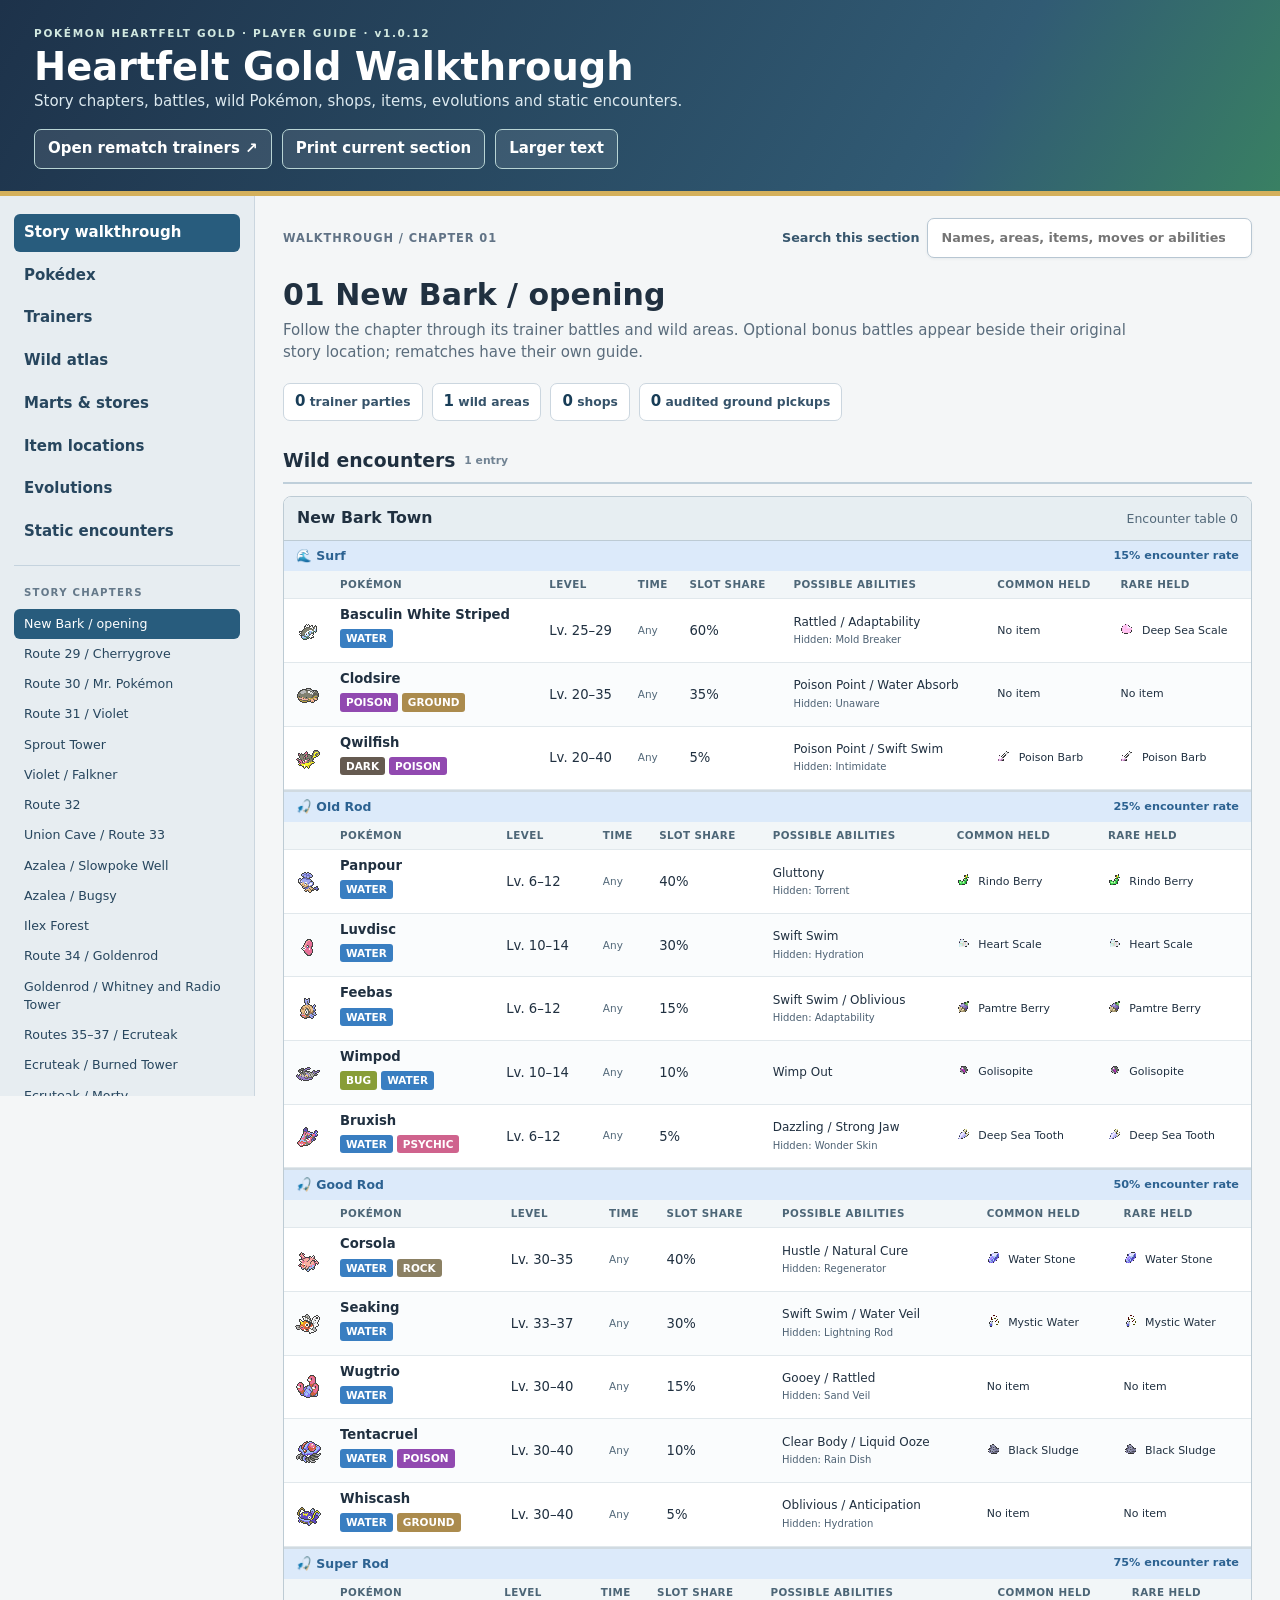
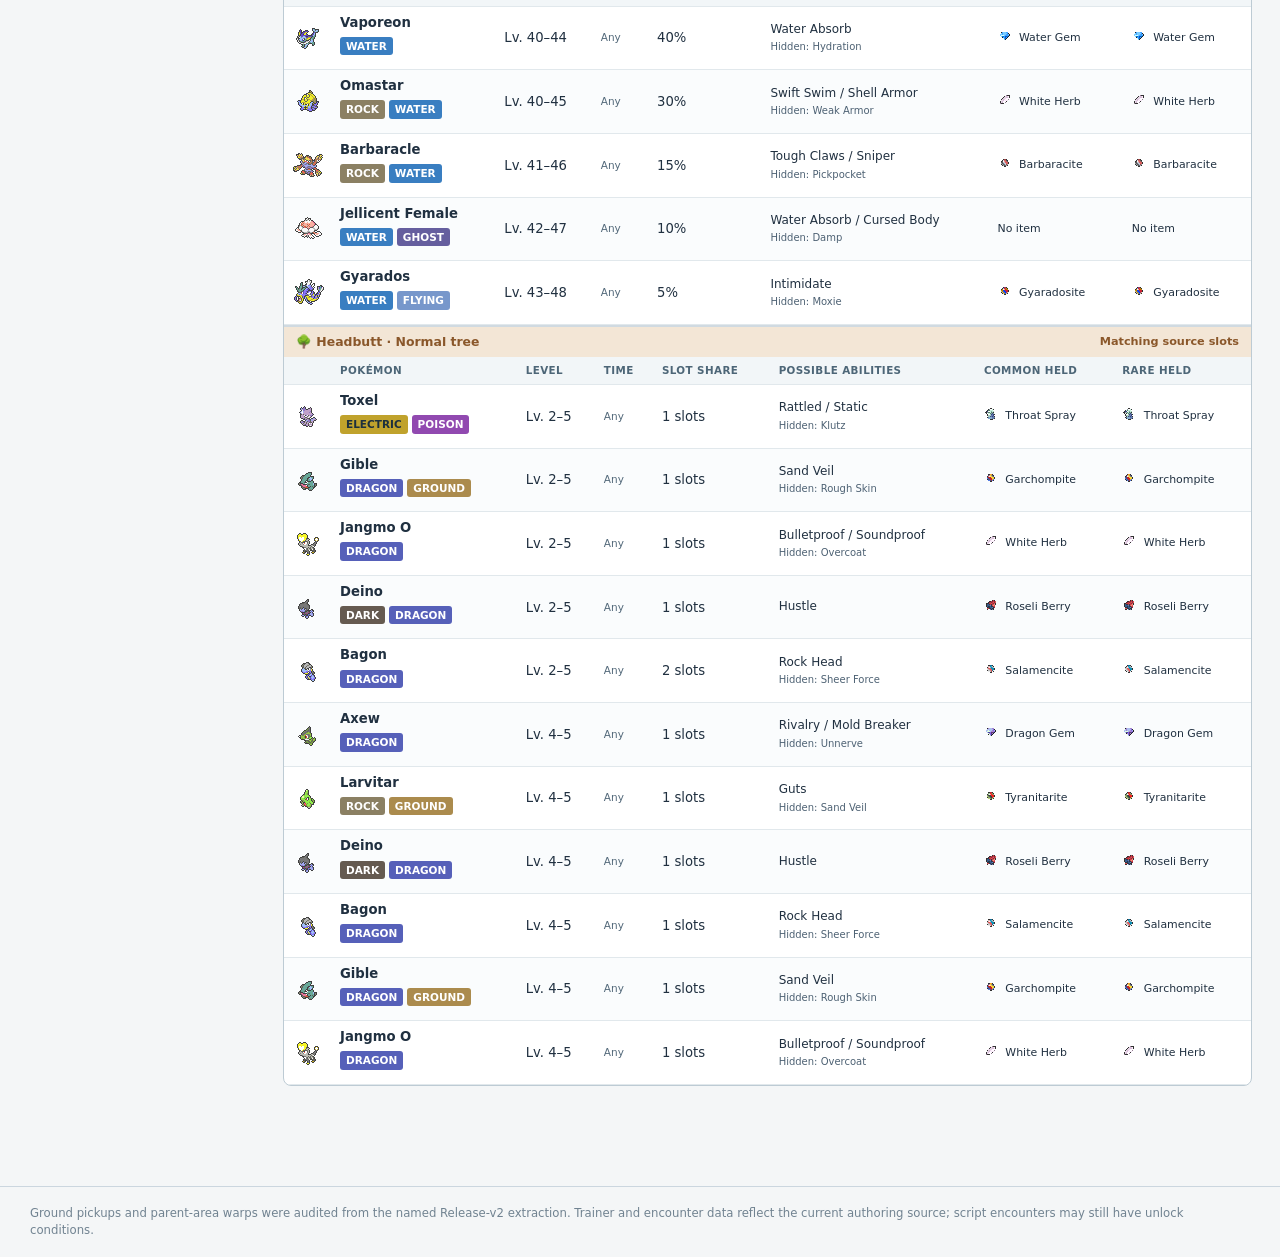
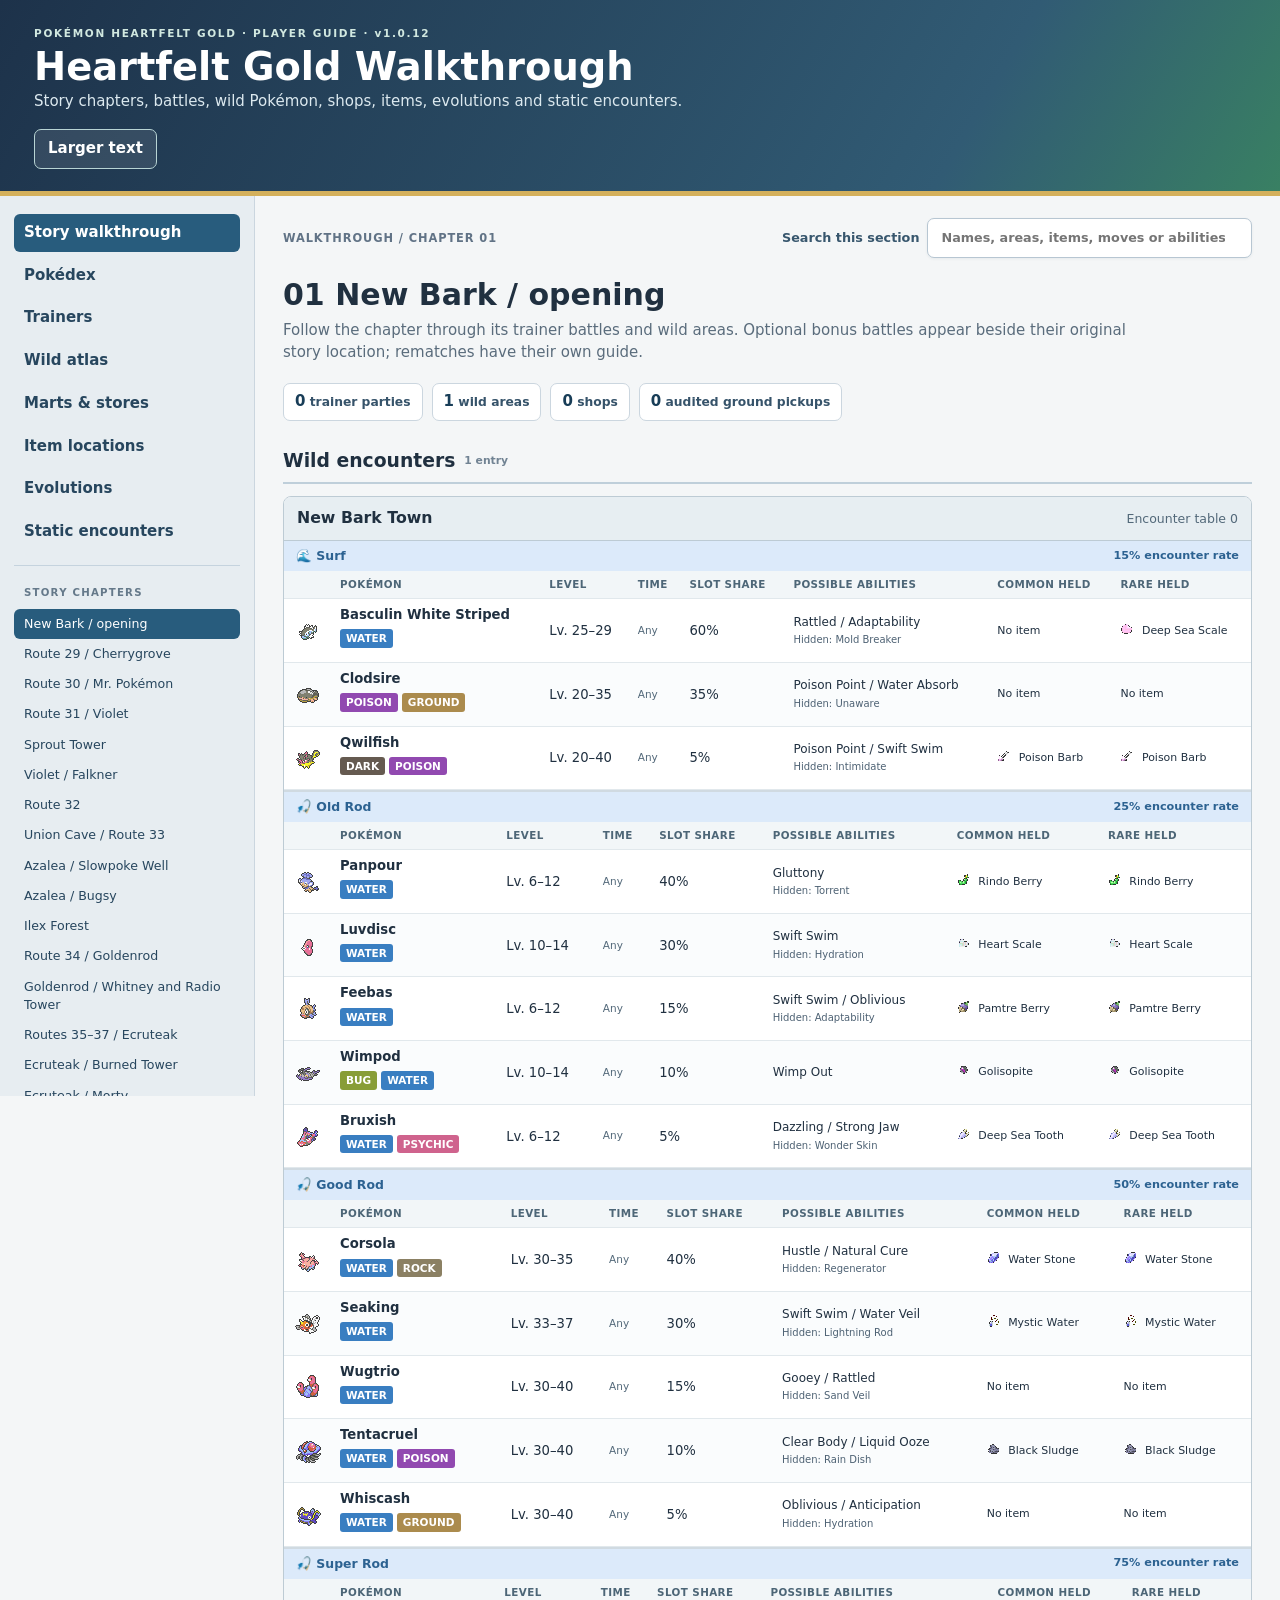
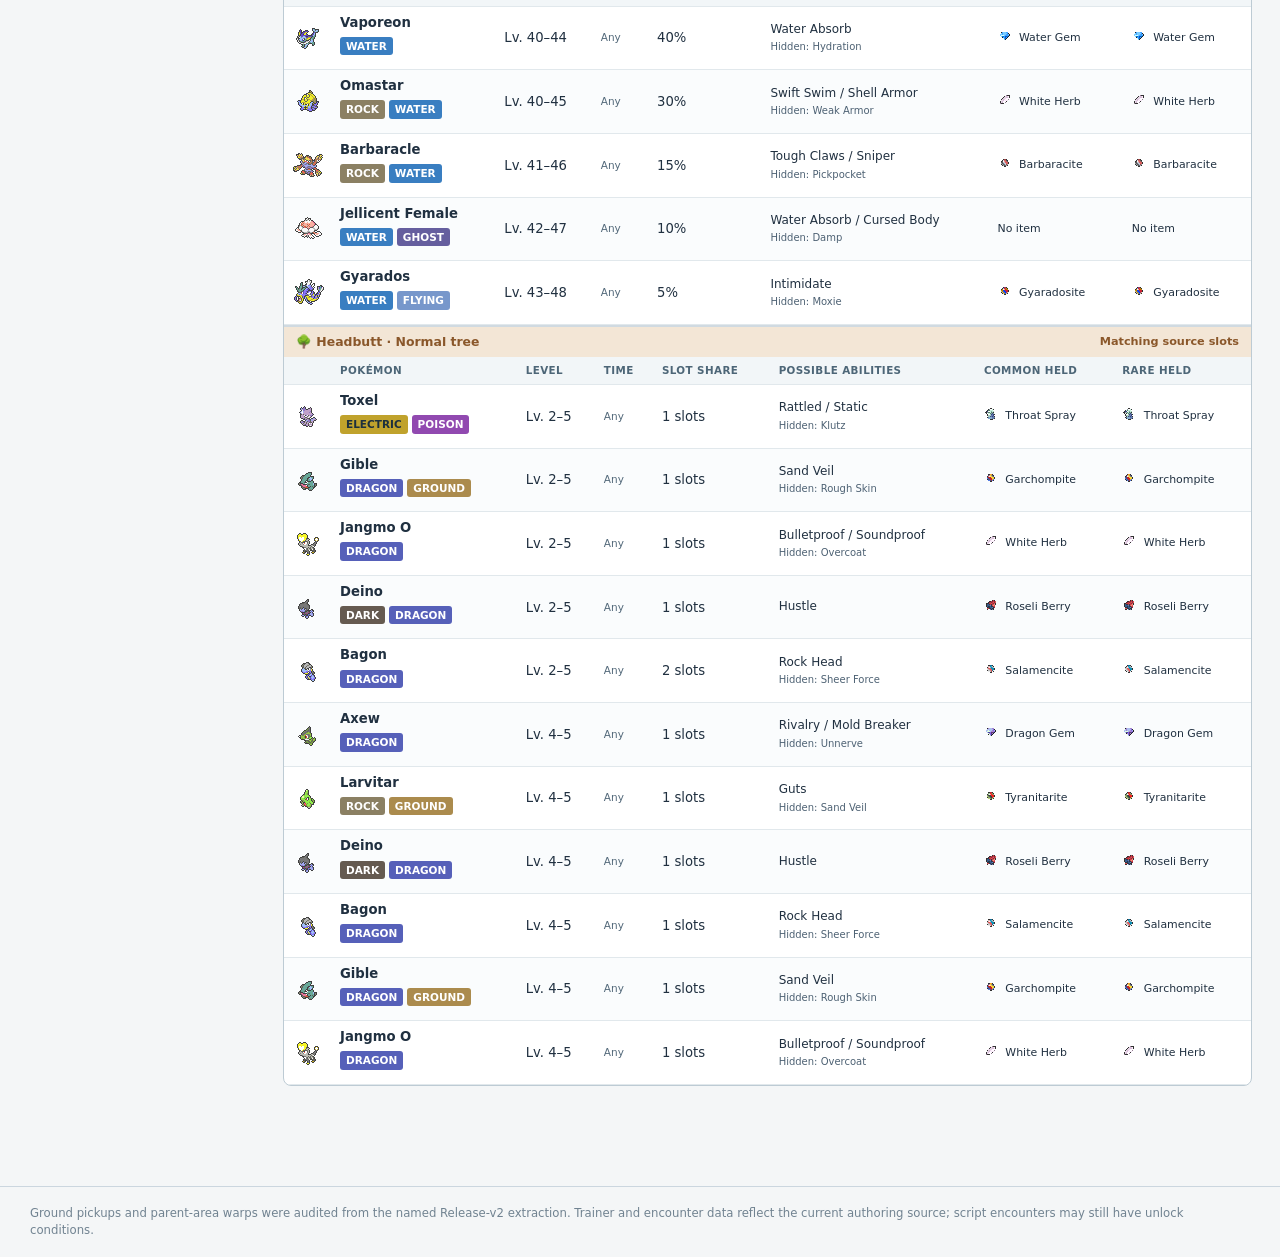
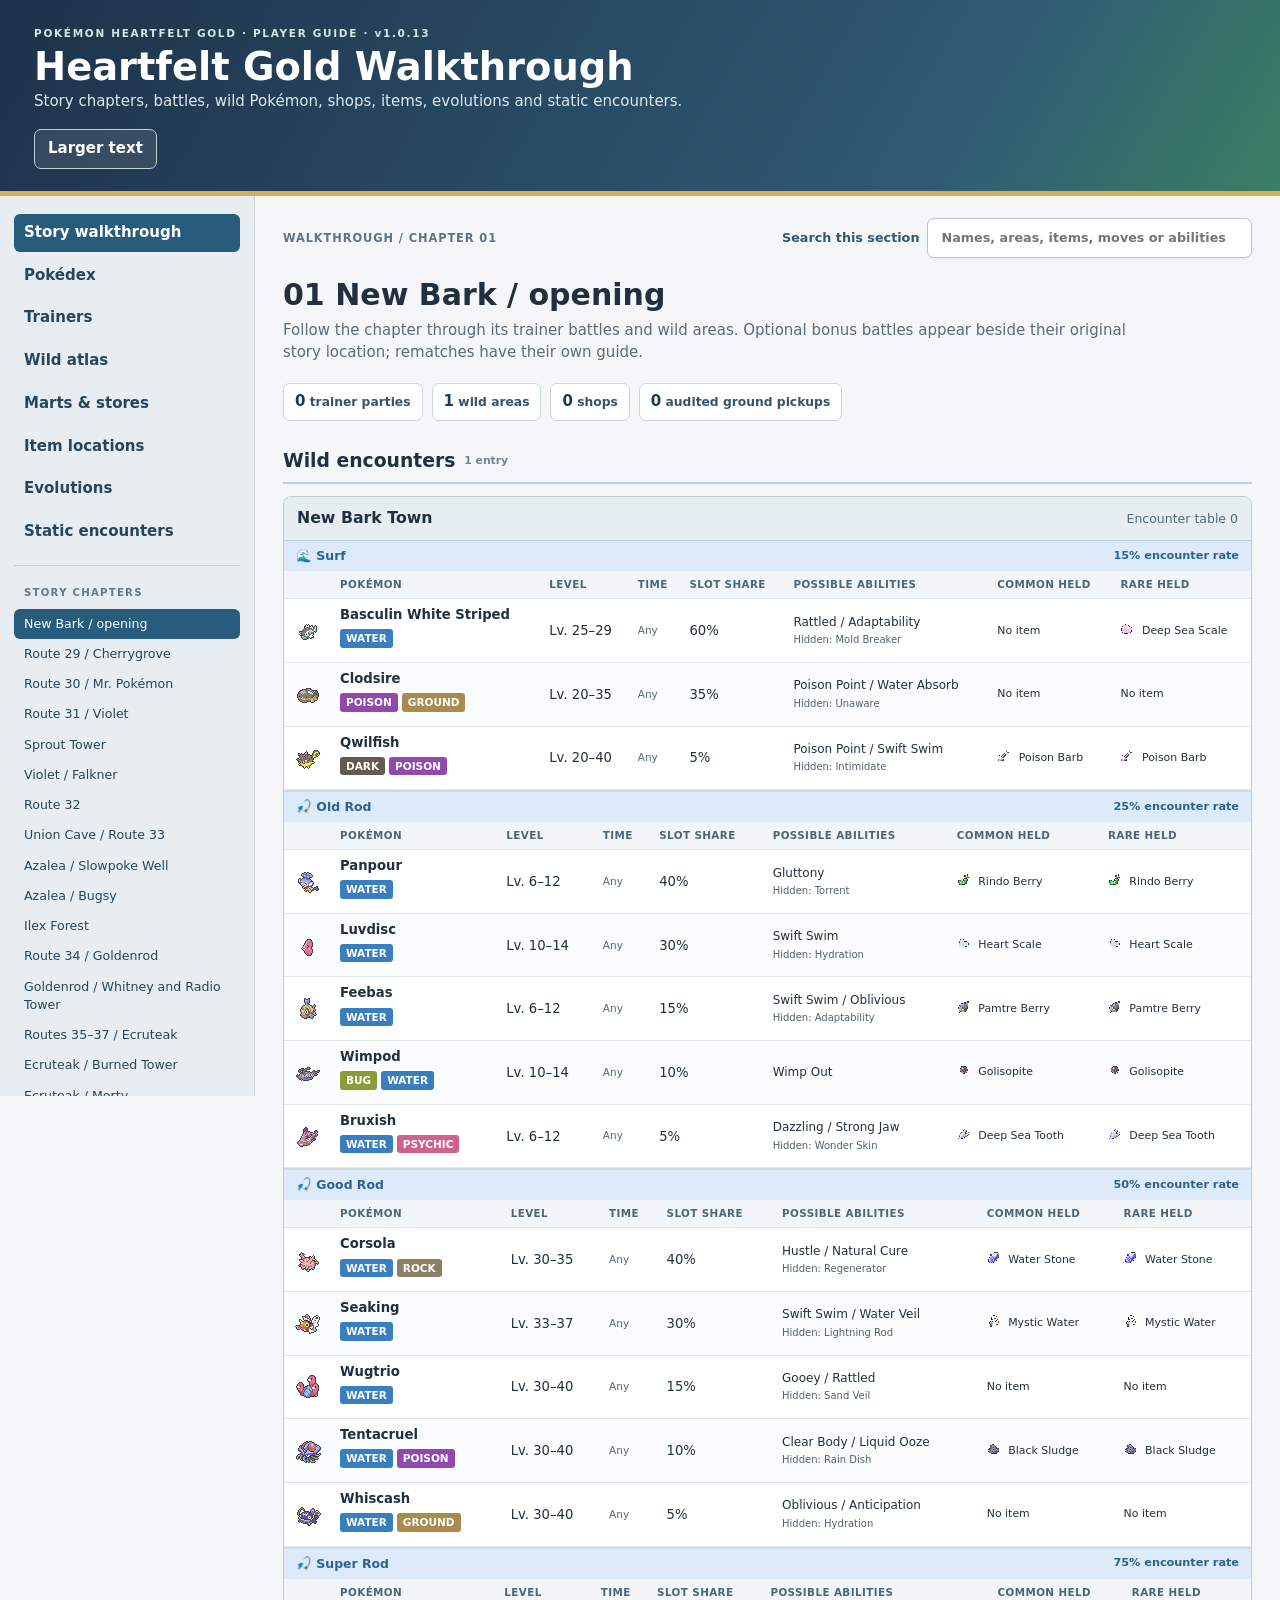
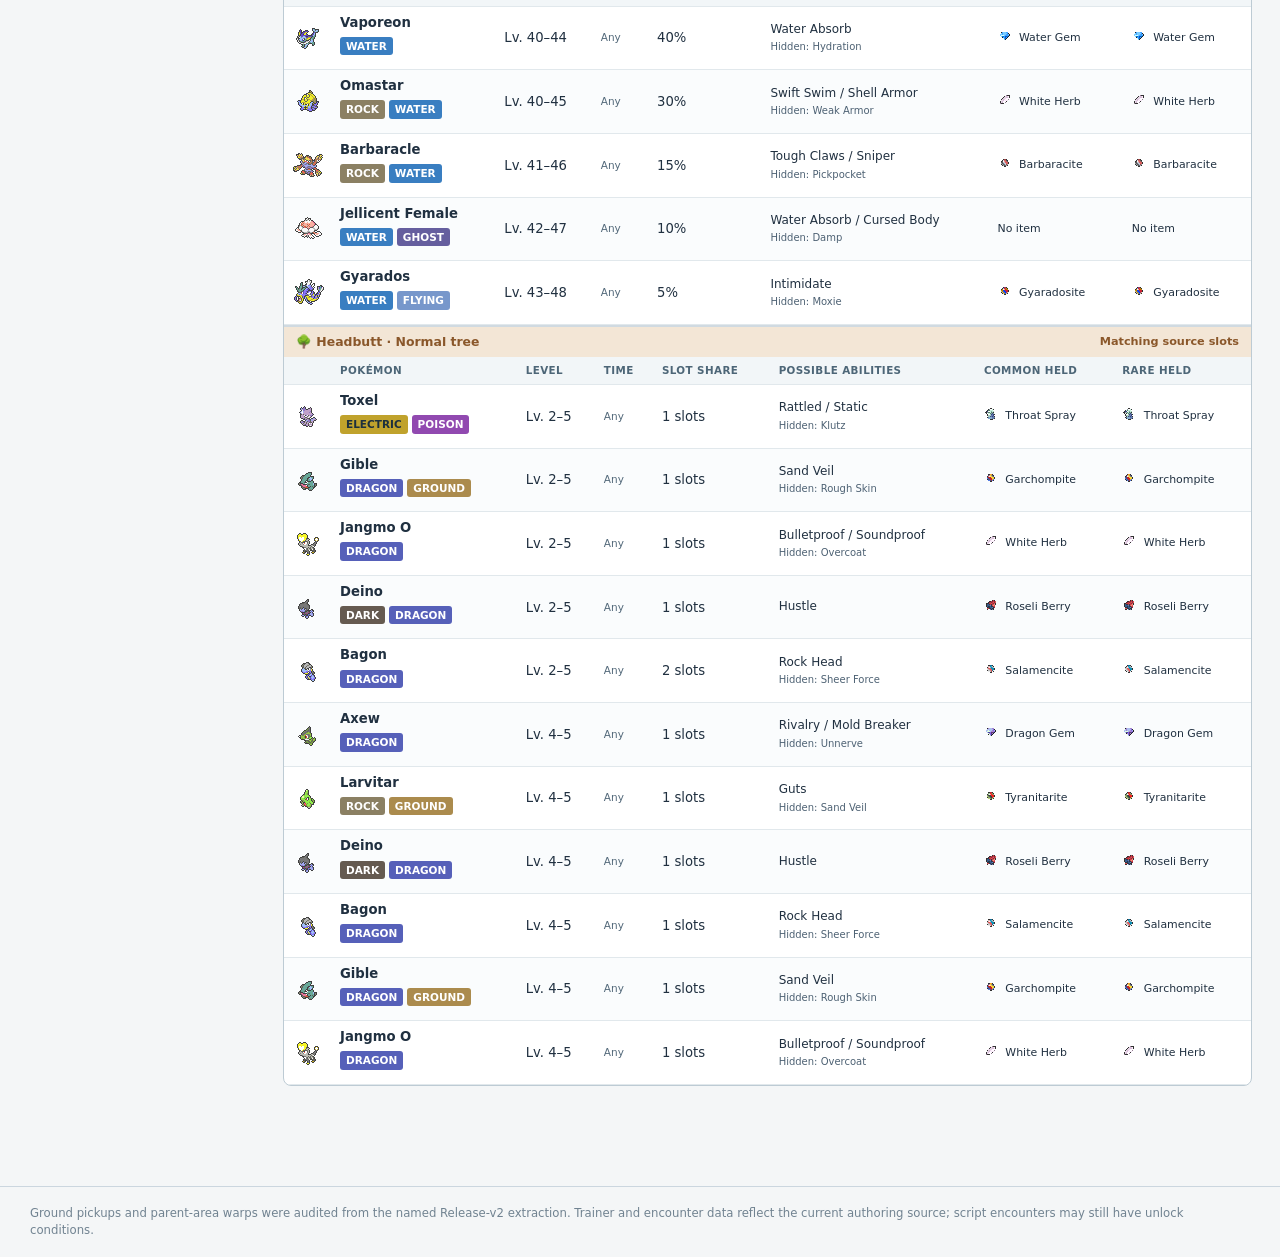
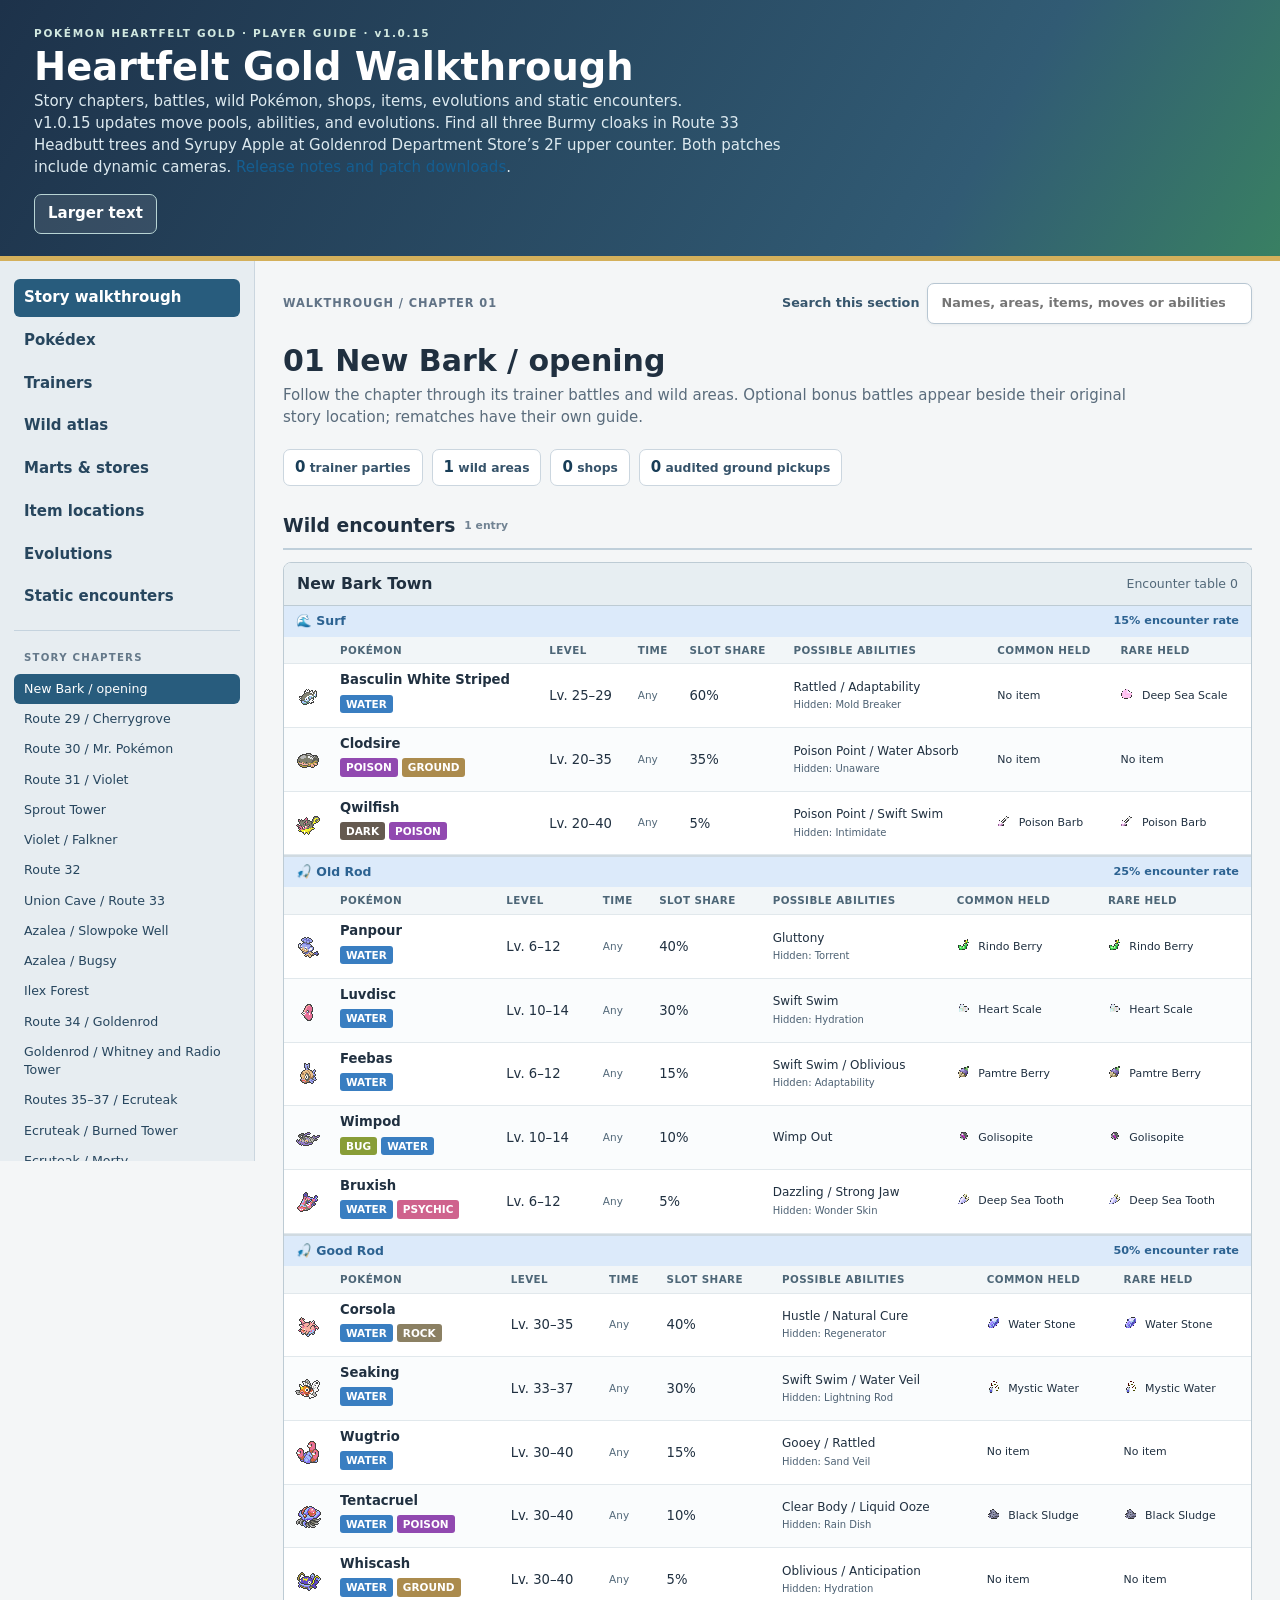
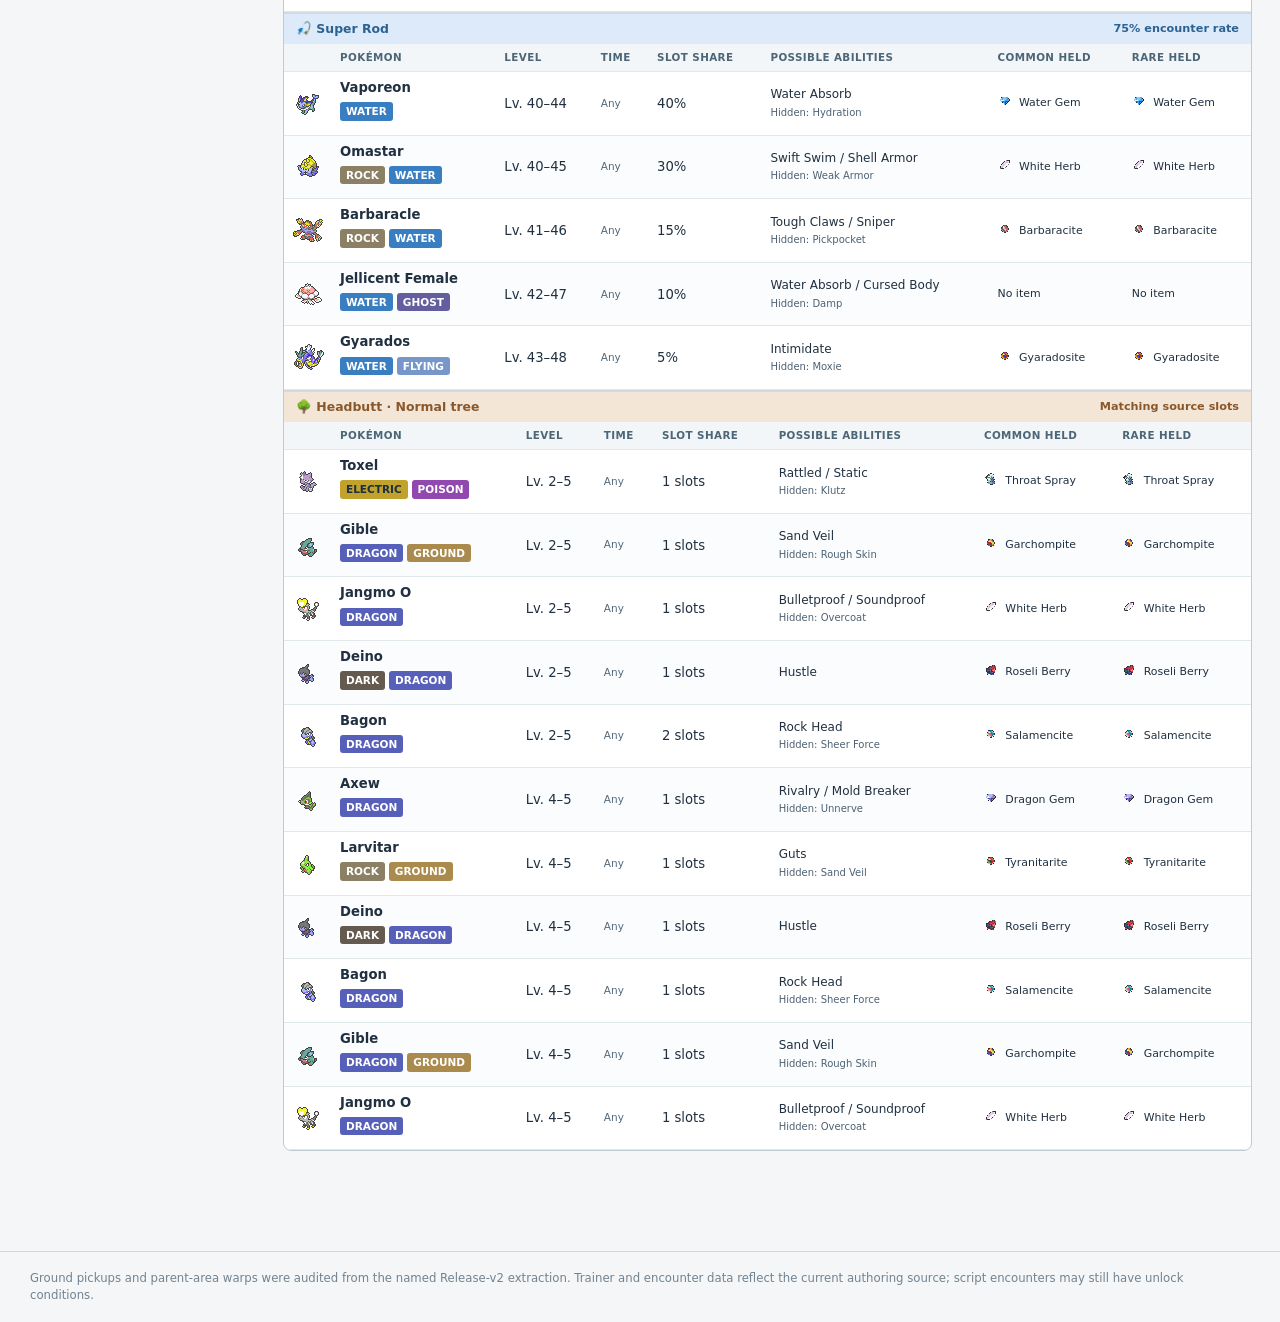
